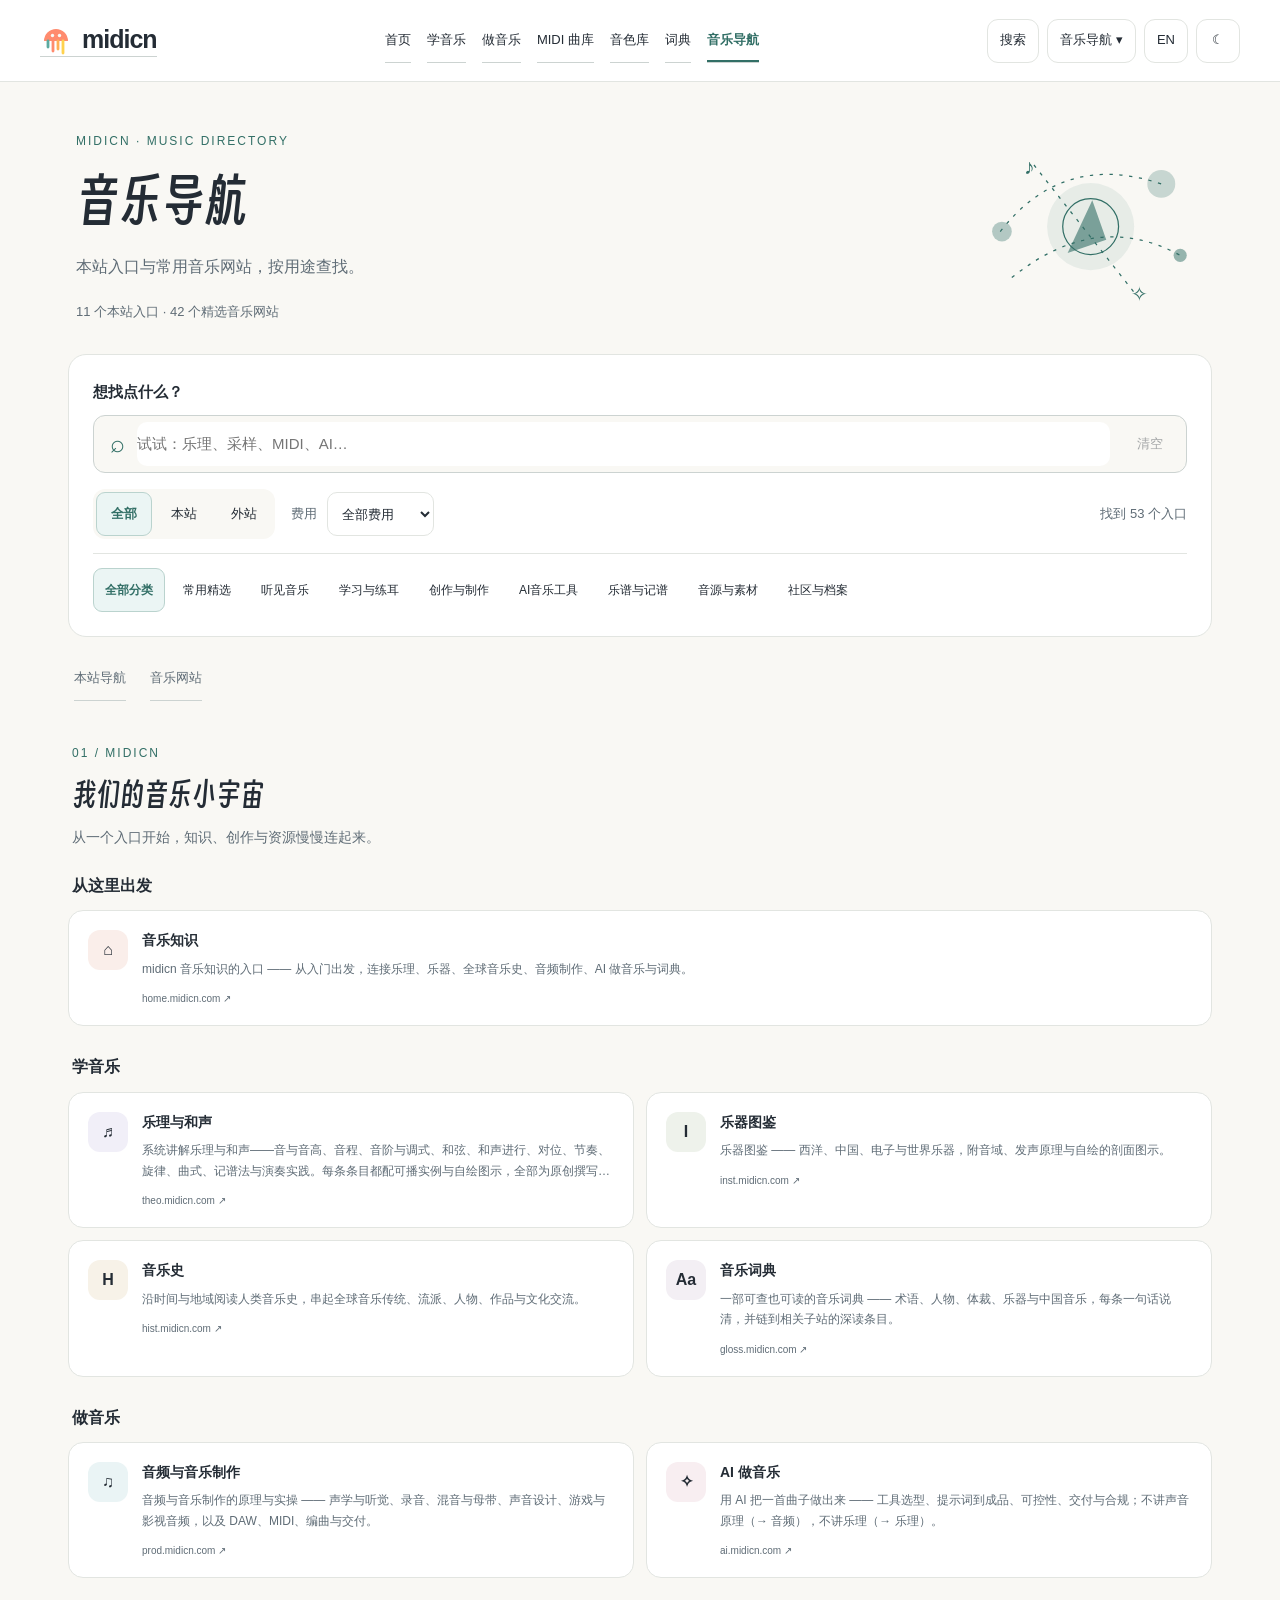
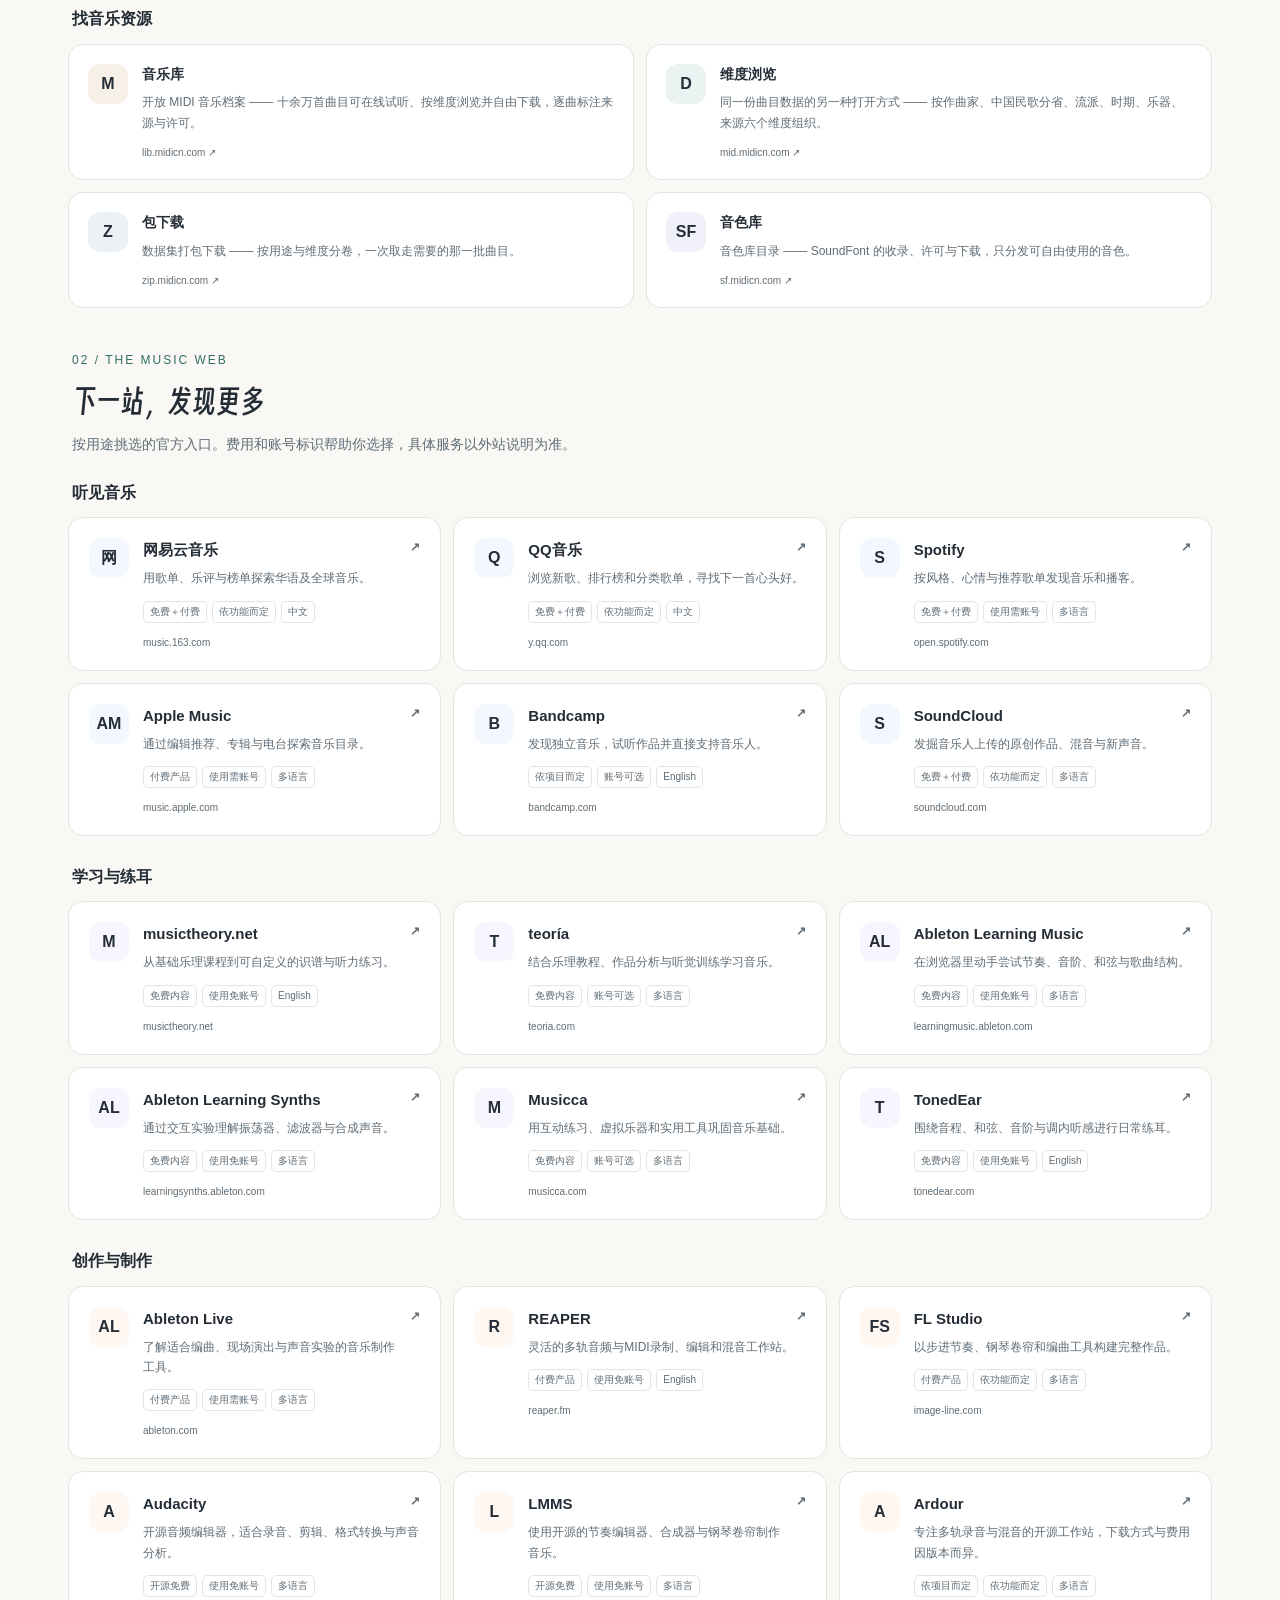
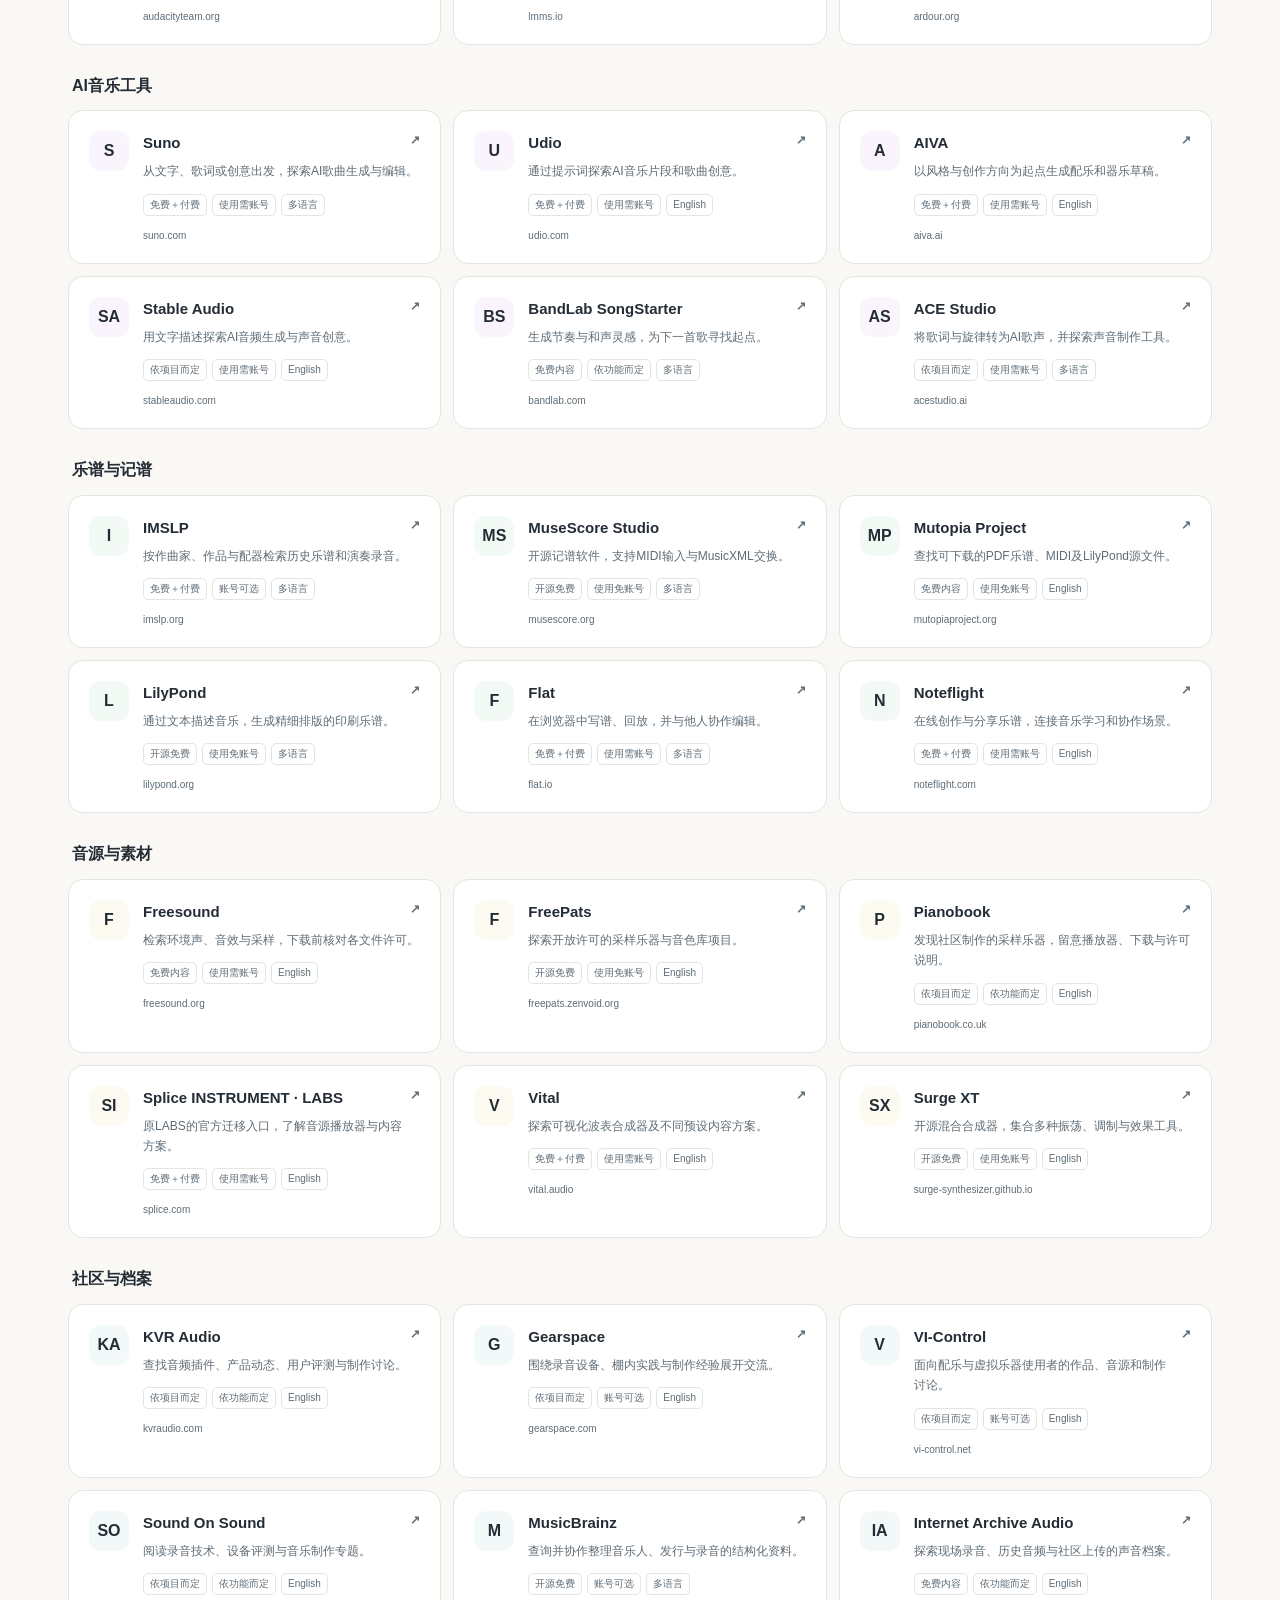
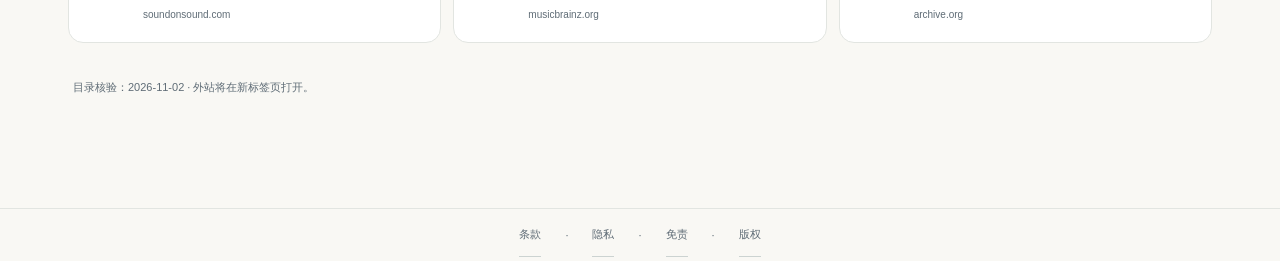
==== index.html @ 615e6074 "Fix playback recovery, search history and current site navigation (core 1.2.1)" ====
<!doctype html>
<html lang="zh-Hans" data-site="nav" data-lang="zh" data-design="v6" data-ui="clean" data-page="catalog" style="--site-accent:#5caaa0;--site-text:#326f66">
<head><meta charset="utf-8"><meta name="viewport" content="width=device-width,initial-scale=1,viewport-fit=cover">
<title>音乐导航 · midicn Music Directory</title><meta name="description" content="从本站出发，发现值得收藏的音乐网站。分站入口与精选音乐资源，一处找到。">
<link rel="canonical" href="https://nav.midicn.com/">
<meta property="og:title" content="音乐导航 · midicn Music Directory"><meta property="og:description" content="从本站出发，发现值得收藏的音乐网站。分站入口与精选音乐资源，一处找到。"><meta property="og:type" content="website"><meta property="og:url" content="https://nav.midicn.com/"><meta property="og:site_name" content="midicn · 音乐导航"><meta property="og:locale" content="zh_CN"><meta property="og:image" content="https://nav.midicn.com/assets/og.png"><meta name="twitter:card" content="summary_large_image">
<meta property="og:image:width" content="1200"><meta property="og:image:height" content="630"><meta property="og:image:alt" content="midicn · 音乐导航"><meta name="twitter:title" content="音乐导航 · midicn Music Directory"><meta name="twitter:description" content="从本站出发，发现值得收藏的音乐网站。分站入口与精选音乐资源，一处找到。"><meta name="twitter:image" content="https://nav.midicn.com/assets/og.png">
<meta name="theme-color" content="#5caaa0"><link rel="manifest" href="manifest.json"><link rel="apple-touch-icon" href="assets/core/icons/icon-192.png"><link rel="icon" href="[data-uri]">
<script>(()=>{try{const a=document.cookie.split(';').map(x=>x.trim()).filter(x=>x.startsWith('midicn-theme=')).pop();const v=a?a.split('=')[1]:localStorage.getItem('midicn-theme');if(v==='light'||v==='dark')document.documentElement.dataset.theme=v}catch{}})();</script><link rel="preload" as="font" type="font/woff2" href="assets/fonts/p.e0ef59f566.da85fef5eb80.woff2" crossorigin><style>@font-face{font-family:"Smiley Sans";src:url("assets/fonts/p.e0ef59f566.da85fef5eb80.woff2") format("woff2");font-display:swap}</style><link rel="stylesheet" href="assets/ui/base.b6d38215e6cf.css"><link rel="stylesheet" href="assets/ui/directory.cc5bee82d367.css"><script type="application/ld+json">{"@context":"https://schema.org","@type":"WebPage","name":"音乐导航 · midicn Music Directory","description":"从本站出发，发现值得收藏的音乐网站。分站入口与精选音乐资源，一处找到。","url":"https://nav.midicn.com/","inLanguage":"zh"}</script></head>
<body><a class="skip-link" href="#main" data-zh="跳至正文" data-en="Skip to content">跳至正文</a>
<header class="site-header">
<a class="site-brand" href="https://home.midicn.com/" data-zh-href="https://home.midicn.com/" data-en-href="https://home.midicn.com/en/" aria-label="midicn"><span class="jf-stack"><svg viewBox="0 0 32 32" width="32" height="32" class="jf jf-idle" aria-hidden="true"><path d="M4 17A12 12 0 0 1 28 17Z" class="jf-dome"/><path d="M8 17V23.0" stroke-width="2.8" stroke-linecap="round" fill="none" class="jf-t1"/><path d="M13 17V27.0" stroke-width="2.8" stroke-linecap="round" fill="none" class="jf-t2"/><path d="M18 17V25.0" stroke-width="2.8" stroke-linecap="round" fill="none" class="jf-t3"/><path d="M23 17V29.0" stroke-width="2.8" stroke-linecap="round" fill="none" class="jf-t4"/><circle cx="12.5" cy="11.5" r="1.7" fill="var(--ink)"/><circle cx="19.5" cy="11.5" r="1.7" fill="var(--ink)"/></svg></span><b>midicn</b></a>
<nav class="site-task-nav" data-zh-label="全站导航" data-en-label="Main navigation" aria-label="全站导航"><a href="https://home.midicn.com/" data-zh="首页" data-en="Home" data-zh-href="https://home.midicn.com/" data-en-href="https://home.midicn.com/en/">首页</a><a href="https://home.midicn.com/learn/" data-zh-href="https://home.midicn.com/learn/" data-en-href="https://home.midicn.com/en/learn/" data-zh="学音乐" data-en="Learn">学音乐</a><a href="https://home.midicn.com/make/" data-zh-href="https://home.midicn.com/make/" data-en-href="https://home.midicn.com/en/make/" data-zh="做音乐" data-en="Create">做音乐</a><a href="https://lib.midicn.com/" data-zh="MIDI 曲库" data-en="MIDI" data-zh-href="https://lib.midicn.com/" data-en-href="https://lib.midicn.com/">MIDI 曲库</a><a href="https://sf.midicn.com/" data-zh="音色库" data-en="SoundFonts" data-zh-href="https://sf.midicn.com/" data-en-href="https://sf.midicn.com/">音色库</a><a href="https://gloss.midicn.com/" data-zh="词典" data-en="Glossary" data-zh-href="https://gloss.midicn.com/" data-en-href="https://gloss.midicn.com/en/">词典</a><a data-directory-group="directory" href="https://nav.midicn.com/" data-zh="音乐导航" data-en="Directory" data-zh-href="https://nav.midicn.com/" data-en-href="https://nav.midicn.com/" aria-current="page">音乐导航</a></nav>
<div class="site-actions"><a class="site-search" href="https://home.midicn.com/search/" data-zh-href="https://home.midicn.com/search/" data-en-href="https://home.midicn.com/en/search/" data-zh="搜索" data-en="Search">搜索</a>
<div class="site-switcher"><button id="navmenu-btn" type="button" aria-expanded="false" aria-controls="navmenu-panel" data-zh="音乐导航 ▾" data-en="Directory ▾" data-zh-label="切换分站" data-en-label="Choose a site" aria-label="切换分站">音乐导航 ▾</button><nav id="navmenu-panel" class="site-menu" hidden aria-label="全部分站"><a href="https://nav.midicn.com/" data-zh="音乐导航" data-en="Directory" data-zh-href="https://nav.midicn.com/" data-en-href="https://nav.midicn.com/" aria-current="page"><span class="site-dot" style="--dot:#5caaa0" aria-hidden="true"></span><span data-label>音乐导航</span></a><a href="https://lib.midicn.com/" data-zh="MIDI 库" data-en="MIDI Library" data-zh-href="https://lib.midicn.com/" data-en-href="https://lib.midicn.com/"><span class="site-dot" style="--dot:#c28a55" aria-hidden="true"></span><span data-label>MIDI 库</span></a><a href="https://mid.midicn.com/" data-zh="维度浏览" data-en="Dimensions" data-zh-href="https://mid.midicn.com/" data-en-href="https://mid.midicn.com/"><span class="site-dot" style="--dot:#5ca69c" aria-hidden="true"></span><span data-label>维度浏览</span></a><a href="https://zip.midicn.com/" data-zh="包下载" data-en="Packs" data-zh-href="https://zip.midicn.com/" data-en-href="https://zip.midicn.com/"><span class="site-dot" style="--dot:#6995bd" aria-hidden="true"></span><span data-label>包下载</span></a><a href="https://sf.midicn.com/" data-zh="音色库" data-en="SoundFonts" data-zh-href="https://sf.midicn.com/" data-en-href="https://sf.midicn.com/"><span class="site-dot" style="--dot:#818aca" aria-hidden="true"></span><span data-label>音色库</span></a><a href="https://home.midicn.com/" data-zh="首页" data-en="Home" data-zh-href="https://home.midicn.com/" data-en-href="https://home.midicn.com/en/"><span class="site-dot" style="--dot:#d9795c" aria-hidden="true"></span><span data-label>首页</span></a><a href="https://gloss.midicn.com/" data-zh="词典" data-en="Dictionary" data-zh-href="https://gloss.midicn.com/" data-en-href="https://gloss.midicn.com/en/"><span class="site-dot" style="--dot:#a484ae" aria-hidden="true"></span><span data-label>词典</span></a><a href="https://hist.midicn.com/" data-zh="音乐史" data-en="Music History" data-zh-href="https://hist.midicn.com/" data-en-href="https://hist.midicn.com/en/"><span class="site-dot" style="--dot:#c49a51" aria-hidden="true"></span><span data-label>音乐史</span></a><a href="https://theo.midicn.com/" data-zh="乐理" data-en="Theory" data-zh-href="https://theo.midicn.com/" data-en-href="https://theo.midicn.com/en/"><span class="site-dot" style="--dot:#9381c6" aria-hidden="true"></span><span data-label>乐理</span></a><a href="https://inst.midicn.com/" data-zh="乐器" data-en="Instruments" data-zh-href="https://inst.midicn.com/" data-en-href="https://inst.midicn.com/en/"><span class="site-dot" style="--dot:#7b9d68" aria-hidden="true"></span><span data-label>乐器</span></a><a href="https://prod.midicn.com/" data-zh="音频" data-en="Audio" data-zh-href="https://prod.midicn.com/" data-en-href="https://prod.midicn.com/en/"><span class="site-dot" style="--dot:#61a9b2" aria-hidden="true"></span><span data-label>音频</span></a><a href="https://ai.midicn.com/" data-zh="AI 做音乐" data-en="AI Music" data-zh-href="https://ai.midicn.com/" data-en-href="https://ai.midicn.com/en/"><span class="site-dot" style="--dot:#cb7993" aria-hidden="true"></span><span data-label>AI 做音乐</span></a></nav></div>
<button id="lang" type="button" data-zh-label="切换语言" data-en-label="Switch language" aria-label="切换语言">EN</button><button id="theme" type="button" aria-label="切换明暗">☾</button></div></header><main id="main" class="doc doc-catalog" tabindex="-1"><section class="directory-hero"><div><p class="directory-eyebrow">MIDICN · MUSIC DIRECTORY</p><h1 data-zh="音乐导航" data-en="Music directory" >音乐导航</h1><p data-zh="本站入口与常用音乐网站，按用途查找。" data-en="Find midicn sites and useful music websites by purpose." class="directory-intro">本站入口与常用音乐网站，按用途查找。</p><p data-zh="11 个本站入口 · 42 个精选音乐网站" data-en="11 midicn destinations · 42 curated music websites" class="directory-summary">11 个本站入口 · 42 个精选音乐网站</p></div><svg class="directory-orbit" viewBox="0 0 280 210" aria-hidden="true"><path d="M32 109Q108 11 228 51M46 165Q149 82 251 138M73 28L198 187" fill="none" stroke="currentColor" stroke-width="1.5" stroke-dasharray="4 8"/><circle cx="142" cy="103" r="53" fill="currentColor" opacity=".09"/><circle cx="142" cy="103" r="34" fill="none" stroke="currentColor" stroke-width="1.5"/><path d="M144 71L161 119L114 135Z" fill="currentColor" opacity=".6"/><circle cx="34" cy="109" r="12" fill="currentColor" opacity=".35"/><circle cx="228" cy="51" r="17" fill="currentColor" opacity=".25"/><circle cx="251" cy="138" r="8" fill="currentColor" opacity=".5"/><text x="61" y="39" fill="currentColor" font-size="26">♪</text><text x="191" y="194" fill="currentColor" font-size="24">✧</text></svg></section><section class="directory-search-panel" aria-label="导航搜索"><label for="directory-q"><span data-zh="想找点什么？" data-en="What are you looking for?" >想找点什么？</span></label><div class="directory-search-row"><span aria-hidden="true">⌕</span><input id="directory-q" type="search" autocomplete="off" data-zh-label="搜索导航收录的网站与分站" data-en-label="Search directory websites and midicn sites" aria-label="搜索导航收录的网站与分站" data-ph-zh="试试：乐理、采样、MIDI、AI…" data-ph-en="Try theory, samples, MIDI, AI…" placeholder="试试：乐理、采样、MIDI、AI…"><button type="button" id="directory-clear"><span data-zh="清空" data-en="Clear" >清空</span></button></div><div class="directory-controls"><div class="directory-segment" role="group" aria-label="搜索范围"><button type="button" data-directory-scope="all" aria-pressed="true"><span data-zh="全部" data-en="All" >全部</span></button><button type="button" data-directory-scope="internal" aria-pressed="false"><span data-zh="本站" data-en="midicn" >本站</span></button><button type="button" data-directory-scope="external" aria-pressed="false"><span data-zh="外站" data-en="Websites" >外站</span></button></div><label class="directory-cost-label"><span data-zh="费用" data-en="Access" >费用</span><select id="directory-cost" aria-label="筛选费用" data-zh-label="筛选费用" data-en-label="Filter access"><option value="all" data-zh="全部费用" data-en="All access">全部费用</option><option value="free" data-zh="有免费内容" data-en="Free options">有免费内容</option><option value="open" data-zh="开源免费" data-en="Open source">开源免费</option></select></label><span id="directory-count" class="directory-count" role="status" aria-live="polite"></span></div><div class="directory-categories" role="group" aria-label="网站分类"><button type="button" data-directory-category="all" aria-pressed="true"><span data-zh="全部分类" data-en="All categories" >全部分类</span></button><button type="button" data-directory-category="featured" aria-pressed="false"><span data-zh="常用精选" data-en="Quick picks" >常用精选</span></button><button type="button" data-directory-category="listen" aria-pressed="false"><span data-zh="听见音乐" data-en="Listen" >听见音乐</span></button><button type="button" data-directory-category="learn" aria-pressed="false"><span data-zh="学习与练耳" data-en="Learn" >学习与练耳</span></button><button type="button" data-directory-category="create" aria-pressed="false"><span data-zh="创作与制作" data-en="Create" >创作与制作</span></button><button type="button" data-directory-category="ai" aria-pressed="false"><span data-zh="AI音乐工具" data-en="AI Music" >AI音乐工具</span></button><button type="button" data-directory-category="scores" aria-pressed="false"><span data-zh="乐谱与记谱" data-en="Scores" >乐谱与记谱</span></button><button type="button" data-directory-category="sounds" aria-pressed="false"><span data-zh="音源与素材" data-en="Sounds" >音源与素材</span></button><button type="button" data-directory-category="community" aria-pressed="false"><span data-zh="社区与档案" data-en="Community" >社区与档案</span></button></div></section><nav class="directory-jump" aria-label="本页导航"><a href="#our-sites"><span data-zh="本站导航" data-en="Explore midicn" >本站导航</span></a><a href="#music-web"><span data-zh="音乐网站" data-en="Explore the music web" >音乐网站</span></a></nav><section id="our-sites" class="directory-section" data-directory-section="internal"><div class="directory-section-heading"><span class="directory-kicker">01 / MIDICN</span><h2 data-zh="我们的音乐小宇宙" data-en="A small universe of music" >我们的音乐小宇宙</h2><p data-zh="从一个入口开始，知识、创作与资源慢慢连起来。" data-en="Start anywhere. Knowledge, creativity and resources connect from here." >从一个入口开始，知识、创作与资源慢慢连起来。</p></div><section id="start" class="directory-group" data-directory-group-section><h3 data-zh="从这里出发" data-en="Start here" class="directory-group-title">从这里出发</h3><div class="directory-grid"><a class="directory-card directory-internal" data-directory-card data-kind="internal" data-search="音乐知识 Music Knowledge midicn 音乐知识的入口 —— 从入门出发，连接乐理、乐器、全球音乐史、音频制作、AI 做音乐与词典。 The gateway to midicn&#x27;s music knowledge sites — theory, instruments, global music history, audio production, AI music-making and a glossary, all cross-linked. home" data-category="internal" data-cost="free" data-language="多语言" href="https://home.midicn.com/" data-zh-href="https://home.midicn.com/" data-en-href="https://home.midicn.com/en/" style="--card-accent:#d9795c"><span class="directory-monogram" aria-hidden="true">⌂</span><div><h4 data-zh="音乐知识" data-en="Music Knowledge" >音乐知识</h4><p data-zh="midicn 音乐知识的入口 —— 从入门出发，连接乐理、乐器、全球音乐史、音频制作、AI 做音乐与词典。" data-en="The gateway to midicn&#x27;s music knowledge sites — theory, instruments, global music history, audio production, AI music-making and a glossary, all cross-linked." >midicn 音乐知识的入口 —— 从入门出发，连接乐理、乐器、全球音乐史、音频制作、AI 做音乐与词典。</p><span class="directory-host">home.midicn.com <span aria-hidden="true">↗</span></span></div></a></div></section><section id="learn" class="directory-group" data-directory-group-section><h3 data-zh="学音乐" data-en="Learn music" class="directory-group-title">学音乐</h3><div class="directory-grid"><a class="directory-card directory-internal" data-directory-card data-kind="internal" data-search="乐理与和声 Theory 系统讲解乐理与和声——音与音高、音程、音阶与调式、和弦、和声进行、对位、节奏、旋律、曲式、记谱法与演奏实践。每条条目都配可播实例与自绘图示，全部为原创撰写的双语内容。 A structured course in music theory and harmony — pitch, intervals, scales and modes, chords, harmonic progression, counterpoint, rhythm, melody, form, notation and performance practice. Every entry pairs playable examples with hand-drawn diagrams, all originally written in Chinese and English. theo" data-category="internal" data-cost="free" data-language="多语言" href="https://theo.midicn.com/" data-zh-href="https://theo.midicn.com/" data-en-href="https://theo.midicn.com/en/" style="--card-accent:#9381c6"><span class="directory-monogram" aria-hidden="true">♬</span><div><h4 data-zh="乐理与和声" data-en="Theory" >乐理与和声</h4><p data-zh="系统讲解乐理与和声——音与音高、音程、音阶与调式、和弦、和声进行、对位、节奏、旋律、曲式、记谱法与演奏实践。每条条目都配可播实例与自绘图示，全部为原创撰写的双语内容。" data-en="A structured course in music theory and harmony — pitch, intervals, scales and modes, chords, harmonic progression, counterpoint, rhythm, melody, form, notation and performance practice. Every entry pairs playable examples with hand-drawn diagrams, all originally written in Chinese and English." >系统讲解乐理与和声——音与音高、音程、音阶与调式、和弦、和声进行、对位、节奏、旋律、曲式、记谱法与演奏实践。每条条目都配可播实例与自绘图示，全部为原创撰写的双语内容。</p><span class="directory-host">theo.midicn.com <span aria-hidden="true">↗</span></span></div></a><a class="directory-card directory-internal" data-directory-card data-kind="internal" data-search="乐器图鉴 Instruments 乐器图鉴 —— 西洋、中国、电子与世界乐器，附音域、发声原理与自绘的剖面图示。 An illustrated atlas of instruments — Western, Chinese, electronic and world — with range charts, how each one makes its sound, and hand-drawn diagrams. inst" data-category="internal" data-cost="free" data-language="多语言" href="https://inst.midicn.com/" data-zh-href="https://inst.midicn.com/" data-en-href="https://inst.midicn.com/en/" style="--card-accent:#7b9d68"><span class="directory-monogram" aria-hidden="true">I</span><div><h4 data-zh="乐器图鉴" data-en="Instruments" >乐器图鉴</h4><p data-zh="乐器图鉴 —— 西洋、中国、电子与世界乐器，附音域、发声原理与自绘的剖面图示。" data-en="An illustrated atlas of instruments — Western, Chinese, electronic and world — with range charts, how each one makes its sound, and hand-drawn diagrams." >乐器图鉴 —— 西洋、中国、电子与世界乐器，附音域、发声原理与自绘的剖面图示。</p><span class="directory-host">inst.midicn.com <span aria-hidden="true">↗</span></span></div></a><a class="directory-card directory-internal" data-directory-card data-kind="internal" data-search="音乐史 Music History 沿时间与地域阅读人类音乐史，串起全球音乐传统、流派、人物、作品与文化交流。 Human music history across time and place — global traditions, genres, people, works and cultural exchange. hist" data-category="internal" data-cost="free" data-language="多语言" href="https://hist.midicn.com/" data-zh-href="https://hist.midicn.com/" data-en-href="https://hist.midicn.com/en/" style="--card-accent:#c49a51"><span class="directory-monogram" aria-hidden="true">H</span><div><h4 data-zh="音乐史" data-en="Music History" >音乐史</h4><p data-zh="沿时间与地域阅读人类音乐史，串起全球音乐传统、流派、人物、作品与文化交流。" data-en="Human music history across time and place — global traditions, genres, people, works and cultural exchange." >沿时间与地域阅读人类音乐史，串起全球音乐传统、流派、人物、作品与文化交流。</p><span class="directory-host">hist.midicn.com <span aria-hidden="true">↗</span></span></div></a><a class="directory-card directory-internal" data-directory-card data-kind="internal" data-search="音乐词典 Glossary 一部可查也可读的音乐词典 —— 术语、人物、体裁、乐器与中国音乐，每条一句话说清，并链到相关子站的深读条目。 A music glossary you can read as well as look things up in — terms, people, genres, instruments and Chinese music, each defined in a sentence and linked to deeper reading elsewhere. gloss" data-category="internal" data-cost="free" data-language="多语言" href="https://gloss.midicn.com/" data-zh-href="https://gloss.midicn.com/" data-en-href="https://gloss.midicn.com/en/" style="--card-accent:#a484ae"><span class="directory-monogram" aria-hidden="true">Aa</span><div><h4 data-zh="音乐词典" data-en="Glossary" >音乐词典</h4><p data-zh="一部可查也可读的音乐词典 —— 术语、人物、体裁、乐器与中国音乐，每条一句话说清，并链到相关子站的深读条目。" data-en="A music glossary you can read as well as look things up in — terms, people, genres, instruments and Chinese music, each defined in a sentence and linked to deeper reading elsewhere." >一部可查也可读的音乐词典 —— 术语、人物、体裁、乐器与中国音乐，每条一句话说清，并链到相关子站的深读条目。</p><span class="directory-host">gloss.midicn.com <span aria-hidden="true">↗</span></span></div></a></div></section><section id="make" class="directory-group" data-directory-group-section><h3 data-zh="做音乐" data-en="Make music" class="directory-group-title">做音乐</h3><div class="directory-grid"><a class="directory-card directory-internal" data-directory-card data-kind="internal" data-search="音频与音乐制作 Audio &amp; Music Production 音频与音乐制作的原理与实操 —— 声学与听觉、录音、混音与母带、声音设计、游戏与影视音频，以及 DAW、MIDI、编曲与交付。 The craft of audio and music production — acoustics and listening, recording, mixing and mastering, sound design, game and film audio, plus DAWs, MIDI, arrangement and delivery. prod" data-category="internal" data-cost="free" data-language="多语言" href="https://prod.midicn.com/" data-zh-href="https://prod.midicn.com/" data-en-href="https://prod.midicn.com/en/" style="--card-accent:#61a9b2"><span class="directory-monogram" aria-hidden="true">♫</span><div><h4 data-zh="音频与音乐制作" data-en="Audio &amp; Music Production" >音频与音乐制作</h4><p data-zh="音频与音乐制作的原理与实操 —— 声学与听觉、录音、混音与母带、声音设计、游戏与影视音频，以及 DAW、MIDI、编曲与交付。" data-en="The craft of audio and music production — acoustics and listening, recording, mixing and mastering, sound design, game and film audio, plus DAWs, MIDI, arrangement and delivery." >音频与音乐制作的原理与实操 —— 声学与听觉、录音、混音与母带、声音设计、游戏与影视音频，以及 DAW、MIDI、编曲与交付。</p><span class="directory-host">prod.midicn.com <span aria-hidden="true">↗</span></span></div></a><a class="directory-card directory-internal" data-directory-card data-kind="internal" data-search="AI 做音乐 AI Music 用 AI 把一首曲子做出来 —— 工具选型、提示词到成品、可控性、交付与合规；不讲声音原理（→ 音频），不讲乐理（→ 乐理）。 Making finished music with AI — tool choice, prompt to deliverable, controllability, hand-off and licensing. Sound itself is explained on prod; theory on theo. ai" data-category="internal" data-cost="free" data-language="多语言" href="https://ai.midicn.com/" data-zh-href="https://ai.midicn.com/" data-en-href="https://ai.midicn.com/en/" style="--card-accent:#cb7993"><span class="directory-monogram" aria-hidden="true">✧</span><div><h4 data-zh="AI 做音乐" data-en="AI Music" >AI 做音乐</h4><p data-zh="用 AI 把一首曲子做出来 —— 工具选型、提示词到成品、可控性、交付与合规；不讲声音原理（→ 音频），不讲乐理（→ 乐理）。" data-en="Making finished music with AI — tool choice, prompt to deliverable, controllability, hand-off and licensing. Sound itself is explained on prod; theory on theo." >用 AI 把一首曲子做出来 —— 工具选型、提示词到成品、可控性、交付与合规；不讲声音原理（→ 音频），不讲乐理（→ 乐理）。</p><span class="directory-host">ai.midicn.com <span aria-hidden="true">↗</span></span></div></a></div></section><section id="resources" class="directory-group" data-directory-group-section><h3 data-zh="找音乐资源" data-en="Find resources" class="directory-group-title">找音乐资源</h3><div class="directory-grid"><a class="directory-card directory-internal" data-directory-card data-kind="internal" data-search="音乐库 Library 开放 MIDI 音乐档案 —— 十余万首曲目可在线试听、按维度浏览并自由下载，逐曲标注来源与许可。 An open MIDI archive — over a hundred thousand tracks to listen to, browse and download, each labelled with its source and licence. lib" data-category="internal" data-cost="free" data-language="多语言" href="https://lib.midicn.com/" data-zh-href="https://lib.midicn.com/" data-en-href="https://lib.midicn.com/" style="--card-accent:#c28a55"><span class="directory-monogram" aria-hidden="true">M</span><div><h4 data-zh="音乐库" data-en="Library" >音乐库</h4><p data-zh="开放 MIDI 音乐档案 —— 十余万首曲目可在线试听、按维度浏览并自由下载，逐曲标注来源与许可。" data-en="An open MIDI archive — over a hundred thousand tracks to listen to, browse and download, each labelled with its source and licence." >开放 MIDI 音乐档案 —— 十余万首曲目可在线试听、按维度浏览并自由下载，逐曲标注来源与许可。</p><span class="directory-host">lib.midicn.com <span aria-hidden="true">↗</span></span></div></a><a class="directory-card directory-internal" data-directory-card data-kind="internal" data-search="维度浏览 Dimensions 同一份曲目数据的另一种打开方式 —— 按作曲家、中国民歌分省、流派、时期、乐器、来源六个维度组织。 Another way into the same catalogue — organised by composer, Chinese folk-song province, genre, period, instrument and source. mid" data-category="internal" data-cost="free" data-language="多语言" href="https://mid.midicn.com/" data-zh-href="https://mid.midicn.com/" data-en-href="https://mid.midicn.com/" style="--card-accent:#5ca69c"><span class="directory-monogram" aria-hidden="true">D</span><div><h4 data-zh="维度浏览" data-en="Dimensions" >维度浏览</h4><p data-zh="同一份曲目数据的另一种打开方式 —— 按作曲家、中国民歌分省、流派、时期、乐器、来源六个维度组织。" data-en="Another way into the same catalogue — organised by composer, Chinese folk-song province, genre, period, instrument and source." >同一份曲目数据的另一种打开方式 —— 按作曲家、中国民歌分省、流派、时期、乐器、来源六个维度组织。</p><span class="directory-host">mid.midicn.com <span aria-hidden="true">↗</span></span></div></a><a class="directory-card directory-internal" data-directory-card data-kind="internal" data-search="包下载 Packs 数据集打包下载 —— 按用途与维度分卷，一次取走需要的那一批曲目。 Dataset packs — bundled by use case and by dimension, so you can take a whole batch in one download. zip" data-category="internal" data-cost="free" data-language="多语言" href="https://zip.midicn.com/" data-zh-href="https://zip.midicn.com/" data-en-href="https://zip.midicn.com/" style="--card-accent:#6995bd"><span class="directory-monogram" aria-hidden="true">Z</span><div><h4 data-zh="包下载" data-en="Packs" >包下载</h4><p data-zh="数据集打包下载 —— 按用途与维度分卷，一次取走需要的那一批曲目。" data-en="Dataset packs — bundled by use case and by dimension, so you can take a whole batch in one download." >数据集打包下载 —— 按用途与维度分卷，一次取走需要的那一批曲目。</p><span class="directory-host">zip.midicn.com <span aria-hidden="true">↗</span></span></div></a><a class="directory-card directory-internal" data-directory-card data-kind="internal" data-search="音色库 SoundFonts 音色库目录 —— SoundFont 的收录、许可与下载，只分发可自由使用的音色。 A SoundFont catalogue — what is included, how each one is licensed, and where to download it. Only freely usable soundfonts are distributed. sf" data-category="internal" data-cost="free" data-language="多语言" href="https://sf.midicn.com/" data-zh-href="https://sf.midicn.com/" data-en-href="https://sf.midicn.com/" style="--card-accent:#818aca"><span class="directory-monogram" aria-hidden="true">SF</span><div><h4 data-zh="音色库" data-en="SoundFonts" >音色库</h4><p data-zh="音色库目录 —— SoundFont 的收录、许可与下载，只分发可自由使用的音色。" data-en="A SoundFont catalogue — what is included, how each one is licensed, and where to download it. Only freely usable soundfonts are distributed." >音色库目录 —— SoundFont 的收录、许可与下载，只分发可自由使用的音色。</p><span class="directory-host">sf.midicn.com <span aria-hidden="true">↗</span></span></div></a></div></section></section><section id="music-web" class="directory-section" data-directory-section="external"><div class="directory-section-heading"><span class="directory-kicker">02 / THE MUSIC WEB</span><h2 data-zh="下一站，发现更多" data-en="Follow your curiosity" >下一站，发现更多</h2><p data-zh="按用途挑选的官方入口。费用和账号标识帮助你选择，具体服务以外站说明为准。" data-en="Official destinations selected by purpose. Access and account labels help you choose; each provider sets its own terms." >按用途挑选的官方入口。费用和账号标识帮助你选择，具体服务以外站说明为准。</p></div><section class="directory-group" data-directory-group-section data-external-category="listen"><h3 data-zh="听见音乐" data-en="Listen" class="directory-group-title">听见音乐</h3><div class="directory-grid"><a class="directory-card directory-external" data-directory-card data-kind="external" data-featured="true" data-category="listen" data-cost="freemium" data-language="中文" data-search="网易云音乐 用歌单、乐评与榜单探索华语及全球音乐。 Discover Chinese and global music through playlists, charts and listener discussions. 听歌 歌单 streaming playlists" href="https://music.163.com/" target="_blank" rel="noopener noreferrer external" style="--card-accent:#a3c9ff"><span class="directory-monogram" aria-hidden="true">网</span><div><h4>网易云音乐 <span class="directory-arrow" aria-hidden="true">↗</span></h4><p data-zh="用歌单、乐评与榜单探索华语及全球音乐。" data-en="Discover Chinese and global music through playlists, charts and listener discussions." >用歌单、乐评与榜单探索华语及全球音乐。</p><div class="directory-badges"><span data-zh="免费＋付费" data-en="Free + paid" class="directory-badge">免费＋付费</span><span data-zh="依功能而定" data-en="Depends on feature" class="directory-badge">依功能而定</span><span data-zh="中文" data-en="Chinese" class="directory-badge">中文</span></div><span class="directory-host">music.163.com</span></div></a><a class="directory-card directory-external" data-directory-card data-kind="external" data-featured="false" data-category="listen" data-cost="freemium" data-language="中文" data-search="QQ音乐 浏览新歌、排行榜和分类歌单，寻找下一首心头好。 Explore new releases, charts and themed playlists. 听歌 华语 streaming Chinese music" href="https://y.qq.com/" target="_blank" rel="noopener noreferrer external" style="--card-accent:#a3c9ff"><span class="directory-monogram" aria-hidden="true">Q</span><div><h4>QQ音乐 <span class="directory-arrow" aria-hidden="true">↗</span></h4><p data-zh="浏览新歌、排行榜和分类歌单，寻找下一首心头好。" data-en="Explore new releases, charts and themed playlists." >浏览新歌、排行榜和分类歌单，寻找下一首心头好。</p><div class="directory-badges"><span data-zh="免费＋付费" data-en="Free + paid" class="directory-badge">免费＋付费</span><span data-zh="依功能而定" data-en="Depends on feature" class="directory-badge">依功能而定</span><span data-zh="中文" data-en="Chinese" class="directory-badge">中文</span></div><span class="directory-host">y.qq.com</span></div></a><a class="directory-card directory-external" data-directory-card data-kind="external" data-featured="false" data-category="listen" data-cost="freemium" data-language="多语言" data-search="Spotify 按风格、心情与推荐歌单发现音乐和播客。 Find music and podcasts through genres, moods and curated playlists. 听歌 播客 streaming podcasts" href="https://open.spotify.com/" target="_blank" rel="noopener noreferrer external" style="--card-accent:#a3c9ff"><span class="directory-monogram" aria-hidden="true">S</span><div><h4>Spotify <span class="directory-arrow" aria-hidden="true">↗</span></h4><p data-zh="按风格、心情与推荐歌单发现音乐和播客。" data-en="Find music and podcasts through genres, moods and curated playlists." >按风格、心情与推荐歌单发现音乐和播客。</p><div class="directory-badges"><span data-zh="免费＋付费" data-en="Free + paid" class="directory-badge">免费＋付费</span><span data-zh="使用需账号" data-en="Account required" class="directory-badge">使用需账号</span><span data-zh="多语言" data-en="Multilingual" class="directory-badge">多语言</span></div><span class="directory-host">open.spotify.com</span></div></a><a class="directory-card directory-external" data-directory-card data-kind="external" data-featured="false" data-category="listen" data-cost="paid" data-language="多语言" data-search="Apple Music 通过编辑推荐、专辑与电台探索音乐目录。 Explore albums, editorial selections and artist radio. 听歌 专辑 streaming albums" href="https://music.apple.com/" target="_blank" rel="noopener noreferrer external" style="--card-accent:#a3c9ff"><span class="directory-monogram" aria-hidden="true">AM</span><div><h4>Apple Music <span class="directory-arrow" aria-hidden="true">↗</span></h4><p data-zh="通过编辑推荐、专辑与电台探索音乐目录。" data-en="Explore albums, editorial selections and artist radio." >通过编辑推荐、专辑与电台探索音乐目录。</p><div class="directory-badges"><span data-zh="付费产品" data-en="Paid product" class="directory-badge">付费产品</span><span data-zh="使用需账号" data-en="Account required" class="directory-badge">使用需账号</span><span data-zh="多语言" data-en="Multilingual" class="directory-badge">多语言</span></div><span class="directory-host">music.apple.com</span></div></a><a class="directory-card directory-external" data-directory-card data-kind="external" data-featured="true" data-category="listen" data-cost="mixed" data-language="English" data-search="Bandcamp 发现独立音乐，试听作品并直接支持音乐人。 Discover independent releases, preview music and support artists directly. 独立音乐 唱片 indie albums" href="https://bandcamp.com/" target="_blank" rel="noopener noreferrer external" style="--card-accent:#a3c9ff"><span class="directory-monogram" aria-hidden="true">B</span><div><h4>Bandcamp <span class="directory-arrow" aria-hidden="true">↗</span></h4><p data-zh="发现独立音乐，试听作品并直接支持音乐人。" data-en="Discover independent releases, preview music and support artists directly." >发现独立音乐，试听作品并直接支持音乐人。</p><div class="directory-badges"><span data-zh="依项目而定" data-en="Varies by item" class="directory-badge">依项目而定</span><span data-zh="账号可选" data-en="Account optional" class="directory-badge">账号可选</span><span data-zh="English" data-en="English" class="directory-badge">English</span></div><span class="directory-host">bandcamp.com</span></div></a><a class="directory-card directory-external" data-directory-card data-kind="external" data-featured="false" data-category="listen" data-cost="freemium" data-language="多语言" data-search="SoundCloud 发掘音乐人上传的原创作品、混音与新声音。 Explore artist uploads, remixes and emerging sounds. 原创 混音 discovery remixes" href="https://soundcloud.com/" target="_blank" rel="noopener noreferrer external" style="--card-accent:#a3c9ff"><span class="directory-monogram" aria-hidden="true">S</span><div><h4>SoundCloud <span class="directory-arrow" aria-hidden="true">↗</span></h4><p data-zh="发掘音乐人上传的原创作品、混音与新声音。" data-en="Explore artist uploads, remixes and emerging sounds." >发掘音乐人上传的原创作品、混音与新声音。</p><div class="directory-badges"><span data-zh="免费＋付费" data-en="Free + paid" class="directory-badge">免费＋付费</span><span data-zh="依功能而定" data-en="Depends on feature" class="directory-badge">依功能而定</span><span data-zh="多语言" data-en="Multilingual" class="directory-badge">多语言</span></div><span class="directory-host">soundcloud.com</span></div></a></div></section><section class="directory-group" data-directory-group-section data-external-category="learn"><h3 data-zh="学习与练耳" data-en="Learn" class="directory-group-title">学习与练耳</h3><div class="directory-grid"><a class="directory-card directory-external" data-directory-card data-kind="external" data-featured="true" data-category="learn" data-cost="free" data-language="English" data-search="musictheory.net 从基础乐理课程到可自定义的识谱与听力练习。 Study music fundamentals and customize notation and ear training exercises. 乐理 识谱 theory ear training" href="https://www.musictheory.net/" target="_blank" rel="noopener noreferrer external" style="--card-accent:#c0b8f4"><span class="directory-monogram" aria-hidden="true">M</span><div><h4>musictheory.net <span class="directory-arrow" aria-hidden="true">↗</span></h4><p data-zh="从基础乐理课程到可自定义的识谱与听力练习。" data-en="Study music fundamentals and customize notation and ear training exercises." >从基础乐理课程到可自定义的识谱与听力练习。</p><div class="directory-badges"><span data-zh="免费内容" data-en="Free resources" class="directory-badge">免费内容</span><span data-zh="使用免账号" data-en="No account needed" class="directory-badge">使用免账号</span><span data-zh="English" data-en="English" class="directory-badge">English</span></div><span class="directory-host">musictheory.net</span></div></a><a class="directory-card directory-external" data-directory-card data-kind="external" data-featured="false" data-category="learn" data-cost="free" data-language="多语言" data-search="teoría 结合乐理教程、作品分析与听觉训练学习音乐。 Combine theory tutorials, musical analysis and aural exercises. 乐理 分析 theory analysis" href="https://www.teoria.com/" target="_blank" rel="noopener noreferrer external" style="--card-accent:#c0b8f4"><span class="directory-monogram" aria-hidden="true">T</span><div><h4>teoría <span class="directory-arrow" aria-hidden="true">↗</span></h4><p data-zh="结合乐理教程、作品分析与听觉训练学习音乐。" data-en="Combine theory tutorials, musical analysis and aural exercises." >结合乐理教程、作品分析与听觉训练学习音乐。</p><div class="directory-badges"><span data-zh="免费内容" data-en="Free resources" class="directory-badge">免费内容</span><span data-zh="账号可选" data-en="Account optional" class="directory-badge">账号可选</span><span data-zh="多语言" data-en="Multilingual" class="directory-badge">多语言</span></div><span class="directory-host">teoria.com</span></div></a><a class="directory-card directory-external" data-directory-card data-kind="external" data-featured="true" data-category="learn" data-cost="free" data-language="多语言" data-search="Ableton Learning Music 在浏览器里动手尝试节奏、音阶、和弦与歌曲结构。 Explore beats, scales, chords and song structure in your browser. 入门 节奏 beginner beats" href="https://learningmusic.ableton.com/" target="_blank" rel="noopener noreferrer external" style="--card-accent:#c0b8f4"><span class="directory-monogram" aria-hidden="true">AL</span><div><h4>Ableton Learning Music <span class="directory-arrow" aria-hidden="true">↗</span></h4><p data-zh="在浏览器里动手尝试节奏、音阶、和弦与歌曲结构。" data-en="Explore beats, scales, chords and song structure in your browser." >在浏览器里动手尝试节奏、音阶、和弦与歌曲结构。</p><div class="directory-badges"><span data-zh="免费内容" data-en="Free resources" class="directory-badge">免费内容</span><span data-zh="使用免账号" data-en="No account needed" class="directory-badge">使用免账号</span><span data-zh="多语言" data-en="Multilingual" class="directory-badge">多语言</span></div><span class="directory-host">learningmusic.ableton.com</span></div></a><a class="directory-card directory-external" data-directory-card data-kind="external" data-featured="false" data-category="learn" data-cost="free" data-language="多语言" data-search="Ableton Learning Synths 通过交互实验理解振荡器、滤波器与合成声音。 Learn oscillators, filters and synthesis through interactive experiments. 合成器 音色设计 synthesis sound design" href="https://learningsynths.ableton.com/" target="_blank" rel="noopener noreferrer external" style="--card-accent:#c0b8f4"><span class="directory-monogram" aria-hidden="true">AL</span><div><h4>Ableton Learning Synths <span class="directory-arrow" aria-hidden="true">↗</span></h4><p data-zh="通过交互实验理解振荡器、滤波器与合成声音。" data-en="Learn oscillators, filters and synthesis through interactive experiments." >通过交互实验理解振荡器、滤波器与合成声音。</p><div class="directory-badges"><span data-zh="免费内容" data-en="Free resources" class="directory-badge">免费内容</span><span data-zh="使用免账号" data-en="No account needed" class="directory-badge">使用免账号</span><span data-zh="多语言" data-en="Multilingual" class="directory-badge">多语言</span></div><span class="directory-host">learningsynths.ableton.com</span></div></a><a class="directory-card directory-external" data-directory-card data-kind="external" data-featured="false" data-category="learn" data-cost="free" data-language="多语言" data-search="Musicca 用互动练习、虚拟乐器和实用工具巩固音乐基础。 Build musical skills with exercises, virtual instruments and practical tools. 乐理 虚拟钢琴 theory virtual piano" href="https://www.musicca.com/" target="_blank" rel="noopener noreferrer external" style="--card-accent:#c0b8f4"><span class="directory-monogram" aria-hidden="true">M</span><div><h4>Musicca <span class="directory-arrow" aria-hidden="true">↗</span></h4><p data-zh="用互动练习、虚拟乐器和实用工具巩固音乐基础。" data-en="Build musical skills with exercises, virtual instruments and practical tools." >用互动练习、虚拟乐器和实用工具巩固音乐基础。</p><div class="directory-badges"><span data-zh="免费内容" data-en="Free resources" class="directory-badge">免费内容</span><span data-zh="账号可选" data-en="Account optional" class="directory-badge">账号可选</span><span data-zh="多语言" data-en="Multilingual" class="directory-badge">多语言</span></div><span class="directory-host">musicca.com</span></div></a><a class="directory-card directory-external" data-directory-card data-kind="external" data-featured="false" data-category="learn" data-cost="free" data-language="English" data-search="TonedEar 围绕音程、和弦、音阶与调内听感进行日常练耳。 Practice intervals, chords, scales and functional ear training. 练耳 音程 ear training intervals" href="https://tonedear.com/" target="_blank" rel="noopener noreferrer external" style="--card-accent:#c0b8f4"><span class="directory-monogram" aria-hidden="true">T</span><div><h4>TonedEar <span class="directory-arrow" aria-hidden="true">↗</span></h4><p data-zh="围绕音程、和弦、音阶与调内听感进行日常练耳。" data-en="Practice intervals, chords, scales and functional ear training." >围绕音程、和弦、音阶与调内听感进行日常练耳。</p><div class="directory-badges"><span data-zh="免费内容" data-en="Free resources" class="directory-badge">免费内容</span><span data-zh="使用免账号" data-en="No account needed" class="directory-badge">使用免账号</span><span data-zh="English" data-en="English" class="directory-badge">English</span></div><span class="directory-host">tonedear.com</span></div></a></div></section><section class="directory-group" data-directory-group-section data-external-category="create"><h3 data-zh="创作与制作" data-en="Create" class="directory-group-title">创作与制作</h3><div class="directory-grid"><a class="directory-card directory-external" data-directory-card data-kind="external" data-featured="false" data-category="create" data-cost="paid" data-language="多语言" data-search="Ableton Live 了解适合编曲、现场演出与声音实验的音乐制作工具。 Explore music production tools for arranging, live performance and sound experiments. 工作站 现场演出 DAW live performance" href="https://www.ableton.com/" target="_blank" rel="noopener noreferrer external" style="--card-accent:#f4bf9a"><span class="directory-monogram" aria-hidden="true">AL</span><div><h4>Ableton Live <span class="directory-arrow" aria-hidden="true">↗</span></h4><p data-zh="了解适合编曲、现场演出与声音实验的音乐制作工具。" data-en="Explore music production tools for arranging, live performance and sound experiments." >了解适合编曲、现场演出与声音实验的音乐制作工具。</p><div class="directory-badges"><span data-zh="付费产品" data-en="Paid product" class="directory-badge">付费产品</span><span data-zh="使用需账号" data-en="Account required" class="directory-badge">使用需账号</span><span data-zh="多语言" data-en="Multilingual" class="directory-badge">多语言</span></div><span class="directory-host">ableton.com</span></div></a><a class="directory-card directory-external" data-directory-card data-kind="external" data-featured="false" data-category="create" data-cost="paid" data-language="English" data-search="REAPER 灵活的多轨音频与MIDI录制、编辑和混音工作站。 A flexible workstation for multitrack audio and MIDI recording, editing and mixing. 录音 混音 DAW MIDI" href="https://www.reaper.fm/" target="_blank" rel="noopener noreferrer external" style="--card-accent:#f4bf9a"><span class="directory-monogram" aria-hidden="true">R</span><div><h4>REAPER <span class="directory-arrow" aria-hidden="true">↗</span></h4><p data-zh="灵活的多轨音频与MIDI录制、编辑和混音工作站。" data-en="A flexible workstation for multitrack audio and MIDI recording, editing and mixing." >灵活的多轨音频与MIDI录制、编辑和混音工作站。</p><div class="directory-badges"><span data-zh="付费产品" data-en="Paid product" class="directory-badge">付费产品</span><span data-zh="使用免账号" data-en="No account needed" class="directory-badge">使用免账号</span><span data-zh="English" data-en="English" class="directory-badge">English</span></div><span class="directory-host">reaper.fm</span></div></a><a class="directory-card directory-external" data-directory-card data-kind="external" data-featured="false" data-category="create" data-cost="paid" data-language="多语言" data-search="FL Studio 以步进节奏、钢琴卷帘和编曲工具构建完整作品。 Build tracks with step sequencing, piano roll editing and arrangement tools. 编曲 电子音乐 DAW beats" href="https://www.image-line.com/" target="_blank" rel="noopener noreferrer external" style="--card-accent:#f4bf9a"><span class="directory-monogram" aria-hidden="true">FS</span><div><h4>FL Studio <span class="directory-arrow" aria-hidden="true">↗</span></h4><p data-zh="以步进节奏、钢琴卷帘和编曲工具构建完整作品。" data-en="Build tracks with step sequencing, piano roll editing and arrangement tools." >以步进节奏、钢琴卷帘和编曲工具构建完整作品。</p><div class="directory-badges"><span data-zh="付费产品" data-en="Paid product" class="directory-badge">付费产品</span><span data-zh="依功能而定" data-en="Depends on feature" class="directory-badge">依功能而定</span><span data-zh="多语言" data-en="Multilingual" class="directory-badge">多语言</span></div><span class="directory-host">image-line.com</span></div></a><a class="directory-card directory-external" data-directory-card data-kind="external" data-featured="true" data-category="create" data-cost="open" data-language="多语言" data-search="Audacity 开源音频编辑器，适合录音、剪辑、格式转换与声音分析。 An open source editor for recording, cutting, converting and analyzing audio. 音频编辑 录音 audio editor recording" href="https://www.audacityteam.org/" target="_blank" rel="noopener noreferrer external" style="--card-accent:#f4bf9a"><span class="directory-monogram" aria-hidden="true">A</span><div><h4>Audacity <span class="directory-arrow" aria-hidden="true">↗</span></h4><p data-zh="开源音频编辑器，适合录音、剪辑、格式转换与声音分析。" data-en="An open source editor for recording, cutting, converting and analyzing audio." >开源音频编辑器，适合录音、剪辑、格式转换与声音分析。</p><div class="directory-badges"><span data-zh="开源免费" data-en="Open source" class="directory-badge">开源免费</span><span data-zh="使用免账号" data-en="No account needed" class="directory-badge">使用免账号</span><span data-zh="多语言" data-en="Multilingual" class="directory-badge">多语言</span></div><span class="directory-host">audacityteam.org</span></div></a><a class="directory-card directory-external" data-directory-card data-kind="external" data-featured="false" data-category="create" data-cost="open" data-language="多语言" data-search="LMMS 使用开源的节奏编辑器、合成器与钢琴卷帘制作音乐。 Make music with an open source beat editor, synthesizers and piano roll. 开源 编曲 open source sequencer" href="https://lmms.io/" target="_blank" rel="noopener noreferrer external" style="--card-accent:#f4bf9a"><span class="directory-monogram" aria-hidden="true">L</span><div><h4>LMMS <span class="directory-arrow" aria-hidden="true">↗</span></h4><p data-zh="使用开源的节奏编辑器、合成器与钢琴卷帘制作音乐。" data-en="Make music with an open source beat editor, synthesizers and piano roll." >使用开源的节奏编辑器、合成器与钢琴卷帘制作音乐。</p><div class="directory-badges"><span data-zh="开源免费" data-en="Open source" class="directory-badge">开源免费</span><span data-zh="使用免账号" data-en="No account needed" class="directory-badge">使用免账号</span><span data-zh="多语言" data-en="Multilingual" class="directory-badge">多语言</span></div><span class="directory-host">lmms.io</span></div></a><a class="directory-card directory-external" data-directory-card data-kind="external" data-featured="false" data-category="create" data-cost="mixed" data-language="多语言" data-search="Ardour 专注多轨录音与混音的开源工作站，下载方式与费用因版本而异。 An open source recording and mixing workstation with download options that vary by build. 录音 开源 recording open source" href="https://ardour.org/" target="_blank" rel="noopener noreferrer external" style="--card-accent:#f4bf9a"><span class="directory-monogram" aria-hidden="true">A</span><div><h4>Ardour <span class="directory-arrow" aria-hidden="true">↗</span></h4><p data-zh="专注多轨录音与混音的开源工作站，下载方式与费用因版本而异。" data-en="An open source recording and mixing workstation with download options that vary by build." >专注多轨录音与混音的开源工作站，下载方式与费用因版本而异。</p><div class="directory-badges"><span data-zh="依项目而定" data-en="Varies by item" class="directory-badge">依项目而定</span><span data-zh="依功能而定" data-en="Depends on feature" class="directory-badge">依功能而定</span><span data-zh="多语言" data-en="Multilingual" class="directory-badge">多语言</span></div><span class="directory-host">ardour.org</span></div></a></div></section><section class="directory-group" data-directory-group-section data-external-category="ai"><h3 data-zh="AI音乐工具" data-en="AI Music" class="directory-group-title">AI音乐工具</h3><div class="directory-grid"><a class="directory-card directory-external" data-directory-card data-kind="external" data-featured="true" data-category="ai" data-cost="freemium" data-language="多语言" data-search="Suno 从文字、歌词或创意出发，探索AI歌曲生成与编辑。 Turn prompts, lyrics and ideas into AI song experiments. AI作曲 歌曲生成 AI music song generation" href="https://suno.com/" target="_blank" rel="noopener noreferrer external" style="--card-accent:#d7b5ee"><span class="directory-monogram" aria-hidden="true">S</span><div><h4>Suno <span class="directory-arrow" aria-hidden="true">↗</span></h4><p data-zh="从文字、歌词或创意出发，探索AI歌曲生成与编辑。" data-en="Turn prompts, lyrics and ideas into AI song experiments." >从文字、歌词或创意出发，探索AI歌曲生成与编辑。</p><div class="directory-badges"><span data-zh="免费＋付费" data-en="Free + paid" class="directory-badge">免费＋付费</span><span data-zh="使用需账号" data-en="Account required" class="directory-badge">使用需账号</span><span data-zh="多语言" data-en="Multilingual" class="directory-badge">多语言</span></div><span class="directory-host">suno.com</span></div></a><a class="directory-card directory-external" data-directory-card data-kind="external" data-featured="false" data-category="ai" data-cost="freemium" data-language="English" data-search="Udio 通过提示词探索AI音乐片段和歌曲创意。 Explore AI music and song ideas with text prompts. AI音乐 提示词 AI music prompts" href="https://www.udio.com/" target="_blank" rel="noopener noreferrer external" style="--card-accent:#d7b5ee"><span class="directory-monogram" aria-hidden="true">U</span><div><h4>Udio <span class="directory-arrow" aria-hidden="true">↗</span></h4><p data-zh="通过提示词探索AI音乐片段和歌曲创意。" data-en="Explore AI music and song ideas with text prompts." >通过提示词探索AI音乐片段和歌曲创意。</p><div class="directory-badges"><span data-zh="免费＋付费" data-en="Free + paid" class="directory-badge">免费＋付费</span><span data-zh="使用需账号" data-en="Account required" class="directory-badge">使用需账号</span><span data-zh="English" data-en="English" class="directory-badge">English</span></div><span class="directory-host">udio.com</span></div></a><a class="directory-card directory-external" data-directory-card data-kind="external" data-featured="false" data-category="ai" data-cost="freemium" data-language="English" data-search="AIVA 以风格与创作方向为起点生成配乐和器乐草稿。 Generate instrumental drafts and scoring ideas from musical styles. AI作曲 配乐 composition scoring" href="https://www.aiva.ai/" target="_blank" rel="noopener noreferrer external" style="--card-accent:#d7b5ee"><span class="directory-monogram" aria-hidden="true">A</span><div><h4>AIVA <span class="directory-arrow" aria-hidden="true">↗</span></h4><p data-zh="以风格与创作方向为起点生成配乐和器乐草稿。" data-en="Generate instrumental drafts and scoring ideas from musical styles." >以风格与创作方向为起点生成配乐和器乐草稿。</p><div class="directory-badges"><span data-zh="免费＋付费" data-en="Free + paid" class="directory-badge">免费＋付费</span><span data-zh="使用需账号" data-en="Account required" class="directory-badge">使用需账号</span><span data-zh="English" data-en="English" class="directory-badge">English</span></div><span class="directory-host">aiva.ai</span></div></a><a class="directory-card directory-external" data-directory-card data-kind="external" data-featured="false" data-category="ai" data-cost="mixed" data-language="English" data-search="Stable Audio 用文字描述探索AI音频生成与声音创意。 Explore AI audio generation and sonic ideas through text descriptions. AI音频 声音生成 audio generation prompts" href="https://stableaudio.com/" target="_blank" rel="noopener noreferrer external" style="--card-accent:#d7b5ee"><span class="directory-monogram" aria-hidden="true">SA</span><div><h4>Stable Audio <span class="directory-arrow" aria-hidden="true">↗</span></h4><p data-zh="用文字描述探索AI音频生成与声音创意。" data-en="Explore AI audio generation and sonic ideas through text descriptions." >用文字描述探索AI音频生成与声音创意。</p><div class="directory-badges"><span data-zh="依项目而定" data-en="Varies by item" class="directory-badge">依项目而定</span><span data-zh="使用需账号" data-en="Account required" class="directory-badge">使用需账号</span><span data-zh="English" data-en="English" class="directory-badge">English</span></div><span class="directory-host">stableaudio.com</span></div></a><a class="directory-card directory-external" data-directory-card data-kind="external" data-featured="false" data-category="ai" data-cost="free" data-language="多语言" data-search="BandLab SongStarter 生成节奏与和声灵感，为下一首歌寻找起点。 Generate rhythmic and harmonic ideas to start your next song. 创作灵感 节奏 song ideas AI music" href="https://www.bandlab.com/songstarter" target="_blank" rel="noopener noreferrer external" style="--card-accent:#d7b5ee"><span class="directory-monogram" aria-hidden="true">BS</span><div><h4>BandLab SongStarter <span class="directory-arrow" aria-hidden="true">↗</span></h4><p data-zh="生成节奏与和声灵感，为下一首歌寻找起点。" data-en="Generate rhythmic and harmonic ideas to start your next song." >生成节奏与和声灵感，为下一首歌寻找起点。</p><div class="directory-badges"><span data-zh="免费内容" data-en="Free resources" class="directory-badge">免费内容</span><span data-zh="依功能而定" data-en="Depends on feature" class="directory-badge">依功能而定</span><span data-zh="多语言" data-en="Multilingual" class="directory-badge">多语言</span></div><span class="directory-host">bandlab.com</span></div></a><a class="directory-card directory-external" data-directory-card data-kind="external" data-featured="false" data-category="ai" data-cost="mixed" data-language="多语言" data-search="ACE Studio 将歌词与旋律转为AI歌声，并探索声音制作工具。 Create AI vocals from lyrics and melodies and explore audio production tools. AI歌声 虚拟歌手 AI vocals singing synthesis" href="https://acestudio.ai/" target="_blank" rel="noopener noreferrer external" style="--card-accent:#d7b5ee"><span class="directory-monogram" aria-hidden="true">AS</span><div><h4>ACE Studio <span class="directory-arrow" aria-hidden="true">↗</span></h4><p data-zh="将歌词与旋律转为AI歌声，并探索声音制作工具。" data-en="Create AI vocals from lyrics and melodies and explore audio production tools." >将歌词与旋律转为AI歌声，并探索声音制作工具。</p><div class="directory-badges"><span data-zh="依项目而定" data-en="Varies by item" class="directory-badge">依项目而定</span><span data-zh="使用需账号" data-en="Account required" class="directory-badge">使用需账号</span><span data-zh="多语言" data-en="Multilingual" class="directory-badge">多语言</span></div><span class="directory-host">acestudio.ai</span></div></a></div></section><section class="directory-group" data-directory-group-section data-external-category="scores"><h3 data-zh="乐谱与记谱" data-en="Scores" class="directory-group-title">乐谱与记谱</h3><div class="directory-grid"><a class="directory-card directory-external" data-directory-card data-kind="external" data-featured="false" data-category="scores" data-cost="freemium" data-language="多语言" data-search="IMSLP 按作曲家、作品与配器检索历史乐谱和演奏录音。 Browse historical scores and recordings by composer, work and instrumentation. 乐谱 古典 sheet music classical" href="https://imslp.org/" target="_blank" rel="noopener noreferrer external" style="--card-accent:#a6d6bb"><span class="directory-monogram" aria-hidden="true">I</span><div><h4>IMSLP <span class="directory-arrow" aria-hidden="true">↗</span></h4><p data-zh="按作曲家、作品与配器检索历史乐谱和演奏录音。" data-en="Browse historical scores and recordings by composer, work and instrumentation." >按作曲家、作品与配器检索历史乐谱和演奏录音。</p><div class="directory-badges"><span data-zh="免费＋付费" data-en="Free + paid" class="directory-badge">免费＋付费</span><span data-zh="账号可选" data-en="Account optional" class="directory-badge">账号可选</span><span data-zh="多语言" data-en="Multilingual" class="directory-badge">多语言</span></div><span class="directory-host">imslp.org</span></div></a><a class="directory-card directory-external" data-directory-card data-kind="external" data-featured="true" data-category="scores" data-cost="open" data-language="多语言" data-search="MuseScore Studio 开源记谱软件，支持MIDI输入与MusicXML交换。 Open source notation software with MIDI input and MusicXML exchange. 记谱 乐谱编辑 notation MusicXML" href="https://musescore.org/" target="_blank" rel="noopener noreferrer external" style="--card-accent:#a6d6bb"><span class="directory-monogram" aria-hidden="true">MS</span><div><h4>MuseScore Studio <span class="directory-arrow" aria-hidden="true">↗</span></h4><p data-zh="开源记谱软件，支持MIDI输入与MusicXML交换。" data-en="Open source notation software with MIDI input and MusicXML exchange." >开源记谱软件，支持MIDI输入与MusicXML交换。</p><div class="directory-badges"><span data-zh="开源免费" data-en="Open source" class="directory-badge">开源免费</span><span data-zh="使用免账号" data-en="No account needed" class="directory-badge">使用免账号</span><span data-zh="多语言" data-en="Multilingual" class="directory-badge">多语言</span></div><span class="directory-host">musescore.org</span></div></a><a class="directory-card directory-external" data-directory-card data-kind="external" data-featured="false" data-category="scores" data-cost="free" data-language="English" data-search="Mutopia Project 查找可下载的PDF乐谱、MIDI及LilyPond源文件。 Find downloadable PDF scores, MIDI files and editable LilyPond sources. 乐谱 MIDI sheet music LilyPond" href="https://www.mutopiaproject.org/" target="_blank" rel="noopener noreferrer external" style="--card-accent:#a6d6bb"><span class="directory-monogram" aria-hidden="true">MP</span><div><h4>Mutopia Project <span class="directory-arrow" aria-hidden="true">↗</span></h4><p data-zh="查找可下载的PDF乐谱、MIDI及LilyPond源文件。" data-en="Find downloadable PDF scores, MIDI files and editable LilyPond sources." >查找可下载的PDF乐谱、MIDI及LilyPond源文件。</p><div class="directory-badges"><span data-zh="免费内容" data-en="Free resources" class="directory-badge">免费内容</span><span data-zh="使用免账号" data-en="No account needed" class="directory-badge">使用免账号</span><span data-zh="English" data-en="English" class="directory-badge">English</span></div><span class="directory-host">mutopiaproject.org</span></div></a><a class="directory-card directory-external" data-directory-card data-kind="external" data-featured="false" data-category="scores" data-cost="open" data-language="多语言" data-search="LilyPond 通过文本描述音乐，生成精细排版的印刷乐谱。 Create finely engraved scores from text based musical notation. 乐谱排版 文本记谱 engraving notation" href="https://lilypond.org/" target="_blank" rel="noopener noreferrer external" style="--card-accent:#a6d6bb"><span class="directory-monogram" aria-hidden="true">L</span><div><h4>LilyPond <span class="directory-arrow" aria-hidden="true">↗</span></h4><p data-zh="通过文本描述音乐，生成精细排版的印刷乐谱。" data-en="Create finely engraved scores from text based musical notation." >通过文本描述音乐，生成精细排版的印刷乐谱。</p><div class="directory-badges"><span data-zh="开源免费" data-en="Open source" class="directory-badge">开源免费</span><span data-zh="使用免账号" data-en="No account needed" class="directory-badge">使用免账号</span><span data-zh="多语言" data-en="Multilingual" class="directory-badge">多语言</span></div><span class="directory-host">lilypond.org</span></div></a><a class="directory-card directory-external" data-directory-card data-kind="external" data-featured="false" data-category="scores" data-cost="freemium" data-language="多语言" data-search="Flat 在浏览器中写谱、回放，并与他人协作编辑。 Write, play back and collaboratively edit scores in your browser. 在线记谱 协作 notation collaboration" href="https://flat.io/" target="_blank" rel="noopener noreferrer external" style="--card-accent:#a6d6bb"><span class="directory-monogram" aria-hidden="true">F</span><div><h4>Flat <span class="directory-arrow" aria-hidden="true">↗</span></h4><p data-zh="在浏览器中写谱、回放，并与他人协作编辑。" data-en="Write, play back and collaboratively edit scores in your browser." >在浏览器中写谱、回放，并与他人协作编辑。</p><div class="directory-badges"><span data-zh="免费＋付费" data-en="Free + paid" class="directory-badge">免费＋付费</span><span data-zh="使用需账号" data-en="Account required" class="directory-badge">使用需账号</span><span data-zh="多语言" data-en="Multilingual" class="directory-badge">多语言</span></div><span class="directory-host">flat.io</span></div></a><a class="directory-card directory-external" data-directory-card data-kind="external" data-featured="false" data-category="scores" data-cost="freemium" data-language="English" data-search="Noteflight 在线创作与分享乐谱，连接音乐学习和协作场景。 Compose and share scores online for learning and collaboration. 在线乐谱 写谱 notation scores" href="https://www.noteflight.com/" target="_blank" rel="noopener noreferrer external" style="--card-accent:#a6d6bb"><span class="directory-monogram" aria-hidden="true">N</span><div><h4>Noteflight <span class="directory-arrow" aria-hidden="true">↗</span></h4><p data-zh="在线创作与分享乐谱，连接音乐学习和协作场景。" data-en="Compose and share scores online for learning and collaboration." >在线创作与分享乐谱，连接音乐学习和协作场景。</p><div class="directory-badges"><span data-zh="免费＋付费" data-en="Free + paid" class="directory-badge">免费＋付费</span><span data-zh="使用需账号" data-en="Account required" class="directory-badge">使用需账号</span><span data-zh="English" data-en="English" class="directory-badge">English</span></div><span class="directory-host">noteflight.com</span></div></a></div></section><section class="directory-group" data-directory-group-section data-external-category="sounds"><h3 data-zh="音源与素材" data-en="Sounds" class="directory-group-title">音源与素材</h3><div class="directory-grid"><a class="directory-card directory-external" data-directory-card data-kind="external" data-featured="false" data-category="sounds" data-cost="free" data-language="English" data-search="Freesound 检索环境声、音效与采样，下载前核对各文件许可。 Search field recordings, effects and samples; check each file license before use. 音效 采样 samples field recording" href="https://freesound.org/" target="_blank" rel="noopener noreferrer external" style="--card-accent:#eed994"><span class="directory-monogram" aria-hidden="true">F</span><div><h4>Freesound <span class="directory-arrow" aria-hidden="true">↗</span></h4><p data-zh="检索环境声、音效与采样，下载前核对各文件许可。" data-en="Search field recordings, effects and samples; check each file license before use." >检索环境声、音效与采样，下载前核对各文件许可。</p><div class="directory-badges"><span data-zh="免费内容" data-en="Free resources" class="directory-badge">免费内容</span><span data-zh="使用需账号" data-en="Account required" class="directory-badge">使用需账号</span><span data-zh="English" data-en="English" class="directory-badge">English</span></div><span class="directory-host">freesound.org</span></div></a><a class="directory-card directory-external" data-directory-card data-kind="external" data-featured="false" data-category="sounds" data-cost="open" data-language="English" data-search="FreePats 探索开放许可的采样乐器与音色库项目。 Explore an open collection of sampled instruments and sound banks. 音色库 采样乐器 sound banks sampled instruments" href="https://freepats.zenvoid.org/" target="_blank" rel="noopener noreferrer external" style="--card-accent:#eed994"><span class="directory-monogram" aria-hidden="true">F</span><div><h4>FreePats <span class="directory-arrow" aria-hidden="true">↗</span></h4><p data-zh="探索开放许可的采样乐器与音色库项目。" data-en="Explore an open collection of sampled instruments and sound banks." >探索开放许可的采样乐器与音色库项目。</p><div class="directory-badges"><span data-zh="开源免费" data-en="Open source" class="directory-badge">开源免费</span><span data-zh="使用免账号" data-en="No account needed" class="directory-badge">使用免账号</span><span data-zh="English" data-en="English" class="directory-badge">English</span></div><span class="directory-host">freepats.zenvoid.org</span></div></a><a class="directory-card directory-external" data-directory-card data-kind="external" data-featured="false" data-category="sounds" data-cost="mixed" data-language="English" data-search="Pianobook 发现社区制作的采样乐器，留意播放器、下载与许可说明。 Discover community sampled instruments and check player, download and license details. 采样乐器 社区音源 sample libraries instruments" href="https://www.pianobook.co.uk/" target="_blank" rel="noopener noreferrer external" style="--card-accent:#eed994"><span class="directory-monogram" aria-hidden="true">P</span><div><h4>Pianobook <span class="directory-arrow" aria-hidden="true">↗</span></h4><p data-zh="发现社区制作的采样乐器，留意播放器、下载与许可说明。" data-en="Discover community sampled instruments and check player, download and license details." >发现社区制作的采样乐器，留意播放器、下载与许可说明。</p><div class="directory-badges"><span data-zh="依项目而定" data-en="Varies by item" class="directory-badge">依项目而定</span><span data-zh="依功能而定" data-en="Depends on feature" class="directory-badge">依功能而定</span><span data-zh="English" data-en="English" class="directory-badge">English</span></div><span class="directory-host">pianobook.co.uk</span></div></a><a class="directory-card directory-external" data-directory-card data-kind="external" data-featured="false" data-category="sounds" data-cost="freemium" data-language="English" data-search="Splice INSTRUMENT · LABS 原LABS的官方迁移入口，了解音源播放器与内容方案。 The official LABS migration hub for the instrument player and its content plans. 音源 LABS instruments sample player" href="https://splice.com/instrument/labs-instrument" target="_blank" rel="noopener noreferrer external" style="--card-accent:#eed994"><span class="directory-monogram" aria-hidden="true">SI</span><div><h4>Splice INSTRUMENT · LABS <span class="directory-arrow" aria-hidden="true">↗</span></h4><p data-zh="原LABS的官方迁移入口，了解音源播放器与内容方案。" data-en="The official LABS migration hub for the instrument player and its content plans." >原LABS的官方迁移入口，了解音源播放器与内容方案。</p><div class="directory-badges"><span data-zh="免费＋付费" data-en="Free + paid" class="directory-badge">免费＋付费</span><span data-zh="使用需账号" data-en="Account required" class="directory-badge">使用需账号</span><span data-zh="English" data-en="English" class="directory-badge">English</span></div><span class="directory-host">splice.com</span></div></a><a class="directory-card directory-external" data-directory-card data-kind="external" data-featured="false" data-category="sounds" data-cost="freemium" data-language="English" data-search="Vital 探索可视化波表合成器及不同预设内容方案。 Explore a visual wavetable synthesizer and its preset content tiers. 波表 合成器 wavetable synthesizer" href="https://vital.audio/" target="_blank" rel="noopener noreferrer external" style="--card-accent:#eed994"><span class="directory-monogram" aria-hidden="true">V</span><div><h4>Vital <span class="directory-arrow" aria-hidden="true">↗</span></h4><p data-zh="探索可视化波表合成器及不同预设内容方案。" data-en="Explore a visual wavetable synthesizer and its preset content tiers." >探索可视化波表合成器及不同预设内容方案。</p><div class="directory-badges"><span data-zh="免费＋付费" data-en="Free + paid" class="directory-badge">免费＋付费</span><span data-zh="使用需账号" data-en="Account required" class="directory-badge">使用需账号</span><span data-zh="English" data-en="English" class="directory-badge">English</span></div><span class="directory-host">vital.audio</span></div></a><a class="directory-card directory-external" data-directory-card data-kind="external" data-featured="true" data-category="sounds" data-cost="open" data-language="English" data-search="Surge XT 开源混合合成器，集合多种振荡、调制与效果工具。 An open source hybrid synthesizer with varied oscillators, modulation and effects. 合成器 开源 synthesizer open source" href="https://surge-synthesizer.github.io/" target="_blank" rel="noopener noreferrer external" style="--card-accent:#eed994"><span class="directory-monogram" aria-hidden="true">SX</span><div><h4>Surge XT <span class="directory-arrow" aria-hidden="true">↗</span></h4><p data-zh="开源混合合成器，集合多种振荡、调制与效果工具。" data-en="An open source hybrid synthesizer with varied oscillators, modulation and effects." >开源混合合成器，集合多种振荡、调制与效果工具。</p><div class="directory-badges"><span data-zh="开源免费" data-en="Open source" class="directory-badge">开源免费</span><span data-zh="使用免账号" data-en="No account needed" class="directory-badge">使用免账号</span><span data-zh="English" data-en="English" class="directory-badge">English</span></div><span class="directory-host">surge-synthesizer.github.io</span></div></a></div></section><section class="directory-group" data-directory-group-section data-external-category="community"><h3 data-zh="社区与档案" data-en="Community" class="directory-group-title">社区与档案</h3><div class="directory-grid"><a class="directory-card directory-external" data-directory-card data-kind="external" data-featured="false" data-category="community" data-cost="mixed" data-language="English" data-search="KVR Audio 查找音频插件、产品动态、用户评测与制作讨论。 Explore audio plugins, product news, user reviews and production discussions. 插件 论坛 plugins forum" href="https://www.kvraudio.com/" target="_blank" rel="noopener noreferrer external" style="--card-accent:#a6cfd4"><span class="directory-monogram" aria-hidden="true">KA</span><div><h4>KVR Audio <span class="directory-arrow" aria-hidden="true">↗</span></h4><p data-zh="查找音频插件、产品动态、用户评测与制作讨论。" data-en="Explore audio plugins, product news, user reviews and production discussions." >查找音频插件、产品动态、用户评测与制作讨论。</p><div class="directory-badges"><span data-zh="依项目而定" data-en="Varies by item" class="directory-badge">依项目而定</span><span data-zh="依功能而定" data-en="Depends on feature" class="directory-badge">依功能而定</span><span data-zh="English" data-en="English" class="directory-badge">English</span></div><span class="directory-host">kvraudio.com</span></div></a><a class="directory-card directory-external" data-directory-card data-kind="external" data-featured="false" data-category="community" data-cost="mixed" data-language="English" data-search="Gearspace 围绕录音设备、棚内实践与制作经验展开交流。 Discuss recording equipment, studio practice and production experience. 录音设备 论坛 studio gear forum" href="https://gearspace.com/" target="_blank" rel="noopener noreferrer external" style="--card-accent:#a6cfd4"><span class="directory-monogram" aria-hidden="true">G</span><div><h4>Gearspace <span class="directory-arrow" aria-hidden="true">↗</span></h4><p data-zh="围绕录音设备、棚内实践与制作经验展开交流。" data-en="Discuss recording equipment, studio practice and production experience." >围绕录音设备、棚内实践与制作经验展开交流。</p><div class="directory-badges"><span data-zh="依项目而定" data-en="Varies by item" class="directory-badge">依项目而定</span><span data-zh="账号可选" data-en="Account optional" class="directory-badge">账号可选</span><span data-zh="English" data-en="English" class="directory-badge">English</span></div><span class="directory-host">gearspace.com</span></div></a><a class="directory-card directory-external" data-directory-card data-kind="external" data-featured="false" data-category="community" data-cost="mixed" data-language="English" data-search="VI-Control 面向配乐与虚拟乐器使用者的作品、音源和制作讨论。 A community for scoring, virtual instruments and composition workflows. 影视配乐 音源 scoring virtual instruments" href="https://vi-control.net/" target="_blank" rel="noopener noreferrer external" style="--card-accent:#a6cfd4"><span class="directory-monogram" aria-hidden="true">V</span><div><h4>VI-Control <span class="directory-arrow" aria-hidden="true">↗</span></h4><p data-zh="面向配乐与虚拟乐器使用者的作品、音源和制作讨论。" data-en="A community for scoring, virtual instruments and composition workflows." >面向配乐与虚拟乐器使用者的作品、音源和制作讨论。</p><div class="directory-badges"><span data-zh="依项目而定" data-en="Varies by item" class="directory-badge">依项目而定</span><span data-zh="账号可选" data-en="Account optional" class="directory-badge">账号可选</span><span data-zh="English" data-en="English" class="directory-badge">English</span></div><span class="directory-host">vi-control.net</span></div></a><a class="directory-card directory-external" data-directory-card data-kind="external" data-featured="false" data-category="community" data-cost="mixed" data-language="English" data-search="Sound On Sound 阅读录音技术、设备评测与音乐制作专题。 Read recording techniques, equipment reviews and music production features. 评测 录音技术 reviews production" href="https://www.soundonsound.com/" target="_blank" rel="noopener noreferrer external" style="--card-accent:#a6cfd4"><span class="directory-monogram" aria-hidden="true">SO</span><div><h4>Sound On Sound <span class="directory-arrow" aria-hidden="true">↗</span></h4><p data-zh="阅读录音技术、设备评测与音乐制作专题。" data-en="Read recording techniques, equipment reviews and music production features." >阅读录音技术、设备评测与音乐制作专题。</p><div class="directory-badges"><span data-zh="依项目而定" data-en="Varies by item" class="directory-badge">依项目而定</span><span data-zh="依功能而定" data-en="Depends on feature" class="directory-badge">依功能而定</span><span data-zh="English" data-en="English" class="directory-badge">English</span></div><span class="directory-host">soundonsound.com</span></div></a><a class="directory-card directory-external" data-directory-card data-kind="external" data-featured="true" data-category="community" data-cost="open" data-language="多语言" data-search="MusicBrainz 查询并协作整理音乐人、发行与录音的结构化资料。 Look up and collaboratively maintain artist, release and recording metadata. 音乐资料 元数据 metadata music database" href="https://musicbrainz.org/" target="_blank" rel="noopener noreferrer external" style="--card-accent:#a6cfd4"><span class="directory-monogram" aria-hidden="true">M</span><div><h4>MusicBrainz <span class="directory-arrow" aria-hidden="true">↗</span></h4><p data-zh="查询并协作整理音乐人、发行与录音的结构化资料。" data-en="Look up and collaboratively maintain artist, release and recording metadata." >查询并协作整理音乐人、发行与录音的结构化资料。</p><div class="directory-badges"><span data-zh="开源免费" data-en="Open source" class="directory-badge">开源免费</span><span data-zh="账号可选" data-en="Account optional" class="directory-badge">账号可选</span><span data-zh="多语言" data-en="Multilingual" class="directory-badge">多语言</span></div><span class="directory-host">musicbrainz.org</span></div></a><a class="directory-card directory-external" data-directory-card data-kind="external" data-featured="false" data-category="community" data-cost="free" data-language="English" data-search="Internet Archive Audio 探索现场录音、历史音频与社区上传的声音档案。 Explore live recordings, historical audio and community sound archives. 音频档案 现场录音 audio archive live recordings" href="https://archive.org/details/audio" target="_blank" rel="noopener noreferrer external" style="--card-accent:#a6cfd4"><span class="directory-monogram" aria-hidden="true">IA</span><div><h4>Internet Archive Audio <span class="directory-arrow" aria-hidden="true">↗</span></h4><p data-zh="探索现场录音、历史音频与社区上传的声音档案。" data-en="Explore live recordings, historical audio and community sound archives." >探索现场录音、历史音频与社区上传的声音档案。</p><div class="directory-badges"><span data-zh="免费内容" data-en="Free resources" class="directory-badge">免费内容</span><span data-zh="依功能而定" data-en="Depends on feature" class="directory-badge">依功能而定</span><span data-zh="English" data-en="English" class="directory-badge">English</span></div><span class="directory-host">archive.org</span></div></a></div></section></section><section id="directory-empty" class="directory-empty" hidden><h2 data-zh="这一站还没有找到" data-en="No matches on this route" >这一站还没有找到</h2><p data-zh="换个关键词，或清除筛选再看看。" data-en="Try another keyword or clear the filters." >换个关键词，或清除筛选再看看。</p><button type="button" id="directory-reset"><span data-zh="重置筛选" data-en="Reset filters" >重置筛选</span></button></section><p class="directory-review"><span data-zh="目录核验：2026-11-02 · 外站将在新标签页打开。" data-en="Directory reviewed: 2026-11-02 · External sites open in a new tab." >目录核验：2026-11-02 · 外站将在新标签页打开。</span></p><noscript><p>关闭 JavaScript 时仍可浏览全部网站链接。 All links remain available without JavaScript.</p></noscript></main><p id="midicn-status" role="status" aria-live="polite"></p>
<nav class="site-bottom-nav" aria-label="Mobile navigation"><a href="https://home.midicn.com/" data-zh="首页" data-en="Home" data-zh-href="https://home.midicn.com/" data-en-href="https://home.midicn.com/en/">首页</a><a href="https://home.midicn.com/learn/" data-zh-href="https://home.midicn.com/learn/" data-en-href="https://home.midicn.com/en/learn/" data-zh="学习" data-en="Learn">学习</a><a href="https://home.midicn.com/make/" data-zh-href="https://home.midicn.com/make/" data-en-href="https://home.midicn.com/en/make/" data-zh="制作" data-en="Make">制作</a><a href="https://lib.midicn.com/" data-zh="MIDI库" data-en="MIDI" data-zh-href="https://lib.midicn.com/" data-en-href="https://lib.midicn.com/">MIDI库</a><a href="https://sf.midicn.com/" data-zh="音色库" data-en="Sounds" data-zh-href="https://sf.midicn.com/" data-en-href="https://sf.midicn.com/">音色库</a><a href="https://nav.midicn.com/" data-zh="导航" data-en="Nav" data-zh-href="https://nav.midicn.com/" data-en-href="https://nav.midicn.com/" aria-current="page">导航</a></nav><footer class="site-footer"><div data-locale="zh"><nav aria-label="法律声明"><a href="https://home.midicn.com/legal/terms/">条款</a> · <a href="https://home.midicn.com/legal/privacy/">隐私</a> · <a href="https://home.midicn.com/legal/disclaimer/">免责</a> · <a href="https://home.midicn.com/legal/copyright/">版权</a></nav></div><div data-locale="en" hidden><nav aria-label="Legal"><a href="https://home.midicn.com/en/legal/terms/">Terms</a> · <a href="https://home.midicn.com/en/legal/privacy/">Privacy</a> · <a href="https://home.midicn.com/en/legal/disclaimer/">Disclaimer</a> · <a href="https://home.midicn.com/en/legal/copyright/">Copyright</a></nav></div><noscript><nav class="no-script-sites" aria-label="All sites"><a href="https://nav.midicn.com/" data-zh="音乐导航" data-en="Directory" data-zh-href="https://nav.midicn.com/" data-en-href="https://nav.midicn.com/">音乐导航</a><a href="https://lib.midicn.com/" data-zh="MIDI 库" data-en="MIDI Library" data-zh-href="https://lib.midicn.com/" data-en-href="https://lib.midicn.com/">MIDI 库</a><a href="https://mid.midicn.com/" data-zh="维度浏览" data-en="Dimensions" data-zh-href="https://mid.midicn.com/" data-en-href="https://mid.midicn.com/">维度浏览</a><a href="https://zip.midicn.com/" data-zh="包下载" data-en="Packs" data-zh-href="https://zip.midicn.com/" data-en-href="https://zip.midicn.com/">包下载</a><a href="https://sf.midicn.com/" data-zh="音色库" data-en="SoundFonts" data-zh-href="https://sf.midicn.com/" data-en-href="https://sf.midicn.com/">音色库</a><a href="https://home.midicn.com/" data-zh="首页" data-en="Home" data-zh-href="https://home.midicn.com/" data-en-href="https://home.midicn.com/en/">首页</a><a href="https://gloss.midicn.com/" data-zh="词典" data-en="Dictionary" data-zh-href="https://gloss.midicn.com/" data-en-href="https://gloss.midicn.com/en/">词典</a><a href="https://hist.midicn.com/" data-zh="音乐史" data-en="Music History" data-zh-href="https://hist.midicn.com/" data-en-href="https://hist.midicn.com/en/">音乐史</a><a href="https://theo.midicn.com/" data-zh="乐理" data-en="Theory" data-zh-href="https://theo.midicn.com/" data-en-href="https://theo.midicn.com/en/">乐理</a><a href="https://inst.midicn.com/" data-zh="乐器" data-en="Instruments" data-zh-href="https://inst.midicn.com/" data-en-href="https://inst.midicn.com/en/">乐器</a><a href="https://prod.midicn.com/" data-zh="音频" data-en="Audio" data-zh-href="https://prod.midicn.com/" data-en-href="https://prod.midicn.com/en/">音频</a><a href="https://ai.midicn.com/" data-zh="AI 做音乐" data-en="AI Music" data-zh-href="https://ai.midicn.com/" data-en-href="https://ai.midicn.com/en/">AI 做音乐</a></nav></noscript></footer>
<script type="application/json" id="midicn-config">{"site":"nav","core":"1.2.1","locale":"zh","localeMode":"inline","serviceWorker":"sw.js","midiLocator":"data/midi-locator.json","midiOrigins":["https://mid.midicn.com","https://zip.midicn.com","https://lib.midicn.com"]}</script><script defer src="assets/ui/runtime.eab9c31673e5.js"></script><script defer src="assets/ui/directory.d9fbb05301a4.js"></script></body></html>
---- assets/ui/base.b6d38215e6cf.css ----
@layer reset,tokens,base,components,layouts,utilities;@layer base{:root{color-scheme:light dark;--ink:#0B0B0C;--ink:light-dark(#F7F4EE,#0B0B0C);--ink-2:#111113;--ink-2:light-dark(#FFFFFF,#111113);--ink-3:#17171A;--ink-3:light-dark(#F1EDE5,#17171A);--ink-4:#0E0E10;--ink-4:light-dark(#FAF8F4,#0E0E10);--rule:#242427;--rule:light-dark(#D9D3C7,#242427);--rule-2:#343439;--rule-2:light-dark(#BDB5A5,#343439);--paper:#F2EEE6;--paper:light-dark(#16161A,#F2EEE6);--paper-2:#A9A49B;--paper-2:light-dark(#5A564E,#A9A49B);--paper-3:#6E6A64;--paper-3:light-dark(#6E6A64,#807B72);--vermilion:#CE4A32;--vermilion:light-dark(#A93A24,#CE4A32);--gold:#C9A227;--gold:light-dark(#8A6F10,#C9A227);--jade:#5E9E7E;--jade:light-dark(#2F6B50,#5E9E7E);--slate:#7A8AA3;--slate:light-dark(#4C5A70,#7A8AA3);--ok:light-dark(#1B7A4C,#58D48A);--study:light-dark(#1F5FA8,#5A9BD8);--doubt:light-dark(#9A6213,#E8A33D);--warn:light-dark(#C0452A,#FF7A5C);--stop:light-dark(#B32E2E,#E45A5A);--vermilion-soft:rgba(206,74,50,.14);--vermilion-soft:light-dark(rgba(169,58,36,.1),rgba(206,74,50,.14));--vermilion-line:rgba(206,74,50,.45);--vermilion-line:light-dark(rgba(169,58,36,.4),rgba(206,74,50,.45));--gold-soft:rgba(201,162,39,.14);--gold-soft:light-dark(rgba(138,111,16,.1),rgba(201,162,39,.14));--jade-soft:rgba(94,158,126,.14);--jade-soft:light-dark(rgba(47,107,80,.1),rgba(94,158,126,.14));--accent-h:18;--accent-c:.16;--accent:oklch(.58 var(--accent-c) var(--accent-h));--accent:light-dark(oklch(.58 var(--accent-c,.16) var(--accent-h)),oklch(.8 var(--accent-c,.15) var(--accent-h)));--accent-soft:oklch(.58 var(--accent-c,.16) var(--accent-h) / .14);--accent-soft:light-dark(oklch(.58 var(--accent-c,.16) var(--accent-h) / .12),oklch(.8 var(--accent-c,.15) var(--accent-h) / .16));--on-accent:light-dark(#FFF8F4,#1A0A06);--n0:light-dark(#FBF8F1,#08080B);--n1:light-dark(#FFFFFF,#12121A);--n2:light-dark(#F4F0E6,#1A1A25);--n3:light-dark(#E4DECF,#242432);--n4:light-dark(#CFC7B2,#32323F);--n5:light-dark(#B3AA93,#4A4A5A);--n6:light-dark(#8F8875,#6C6C80);--n7:light-dark(#6E6857,#8E8EA3);--n8:light-dark(#524D3F,#B4B4C6);--n9:light-dark(#38342A,#D6D6E2);--n10:light-dark(#211E17,#EFEFE8);--n11:light-dark(#12100B,#F7F6F1);--serif:"Songti SC","Source Han Serif SC","Noto Serif SC",Georgia,"Times New Roman",serif;--sans:-apple-system,BlinkMacSystemFont,"Segoe UI","PingFang SC","Hiragino Sans GB","Microsoft YaHei",Roboto,sans-serif;--mono:ui-monospace,SFMono-Regular,"SF Mono",Menlo,Consolas,monospace;--fs-10:clamp(10px,.62rem,11px);--fs-11:clamp(10.5px,.66rem,11.5px);--fs-12:clamp(11.5px,.72rem,12.5px);--fs-13:clamp(12.5px,.79rem,13.5px);--fs-14:clamp(13.5px,.85rem,14.5px);--fs-16:clamp(15px,.95rem,16.5px);--fs-20:clamp(17px,1.1rem,20px);--fs-26:clamp(20px,1.6vw,26px);--fs-34:clamp(24px,2.6vw,34px);--fs-38:clamp(28px,3.2vw,38px);--fs-46:clamp(28px,4vw,46px);--lh-tight:1.2;--lh-body:1.68;--s1:4px;--s2:8px;--s3:12px;--s4:16px;--s5:24px;--s6:32px;--s7:48px;--s8:64px;--r-1:8px;--r-2:16px;--r-3:26px;--r-full:999px;--r:var(--r-1);--r-lg:var(--r-2);--shadow-1:0 1px 0 light-dark(rgba(90,70,30,.1),rgba(0,0,0,.35)),0 10px 24px -16px oklch(.6 .1 var(--accent-h) / .45);--shadow-2:0 2px 0 light-dark(rgba(90,70,30,.08),rgba(0,0,0,.3)),0 20px 44px -22px oklch(.6 .12 var(--accent-h) / .55);--wrap:min(92vw,1560px);--wrap-wide:var(--wrap);--wrap-read:var(--wrap);--gutter:clamp(var(--s4),2.5vw,var(--s6));--z-hdr:20;--z-play:30;--z-pop:40;--hdr:56px;--play:68px;--tap:44px;--sa-t:env(safe-area-inset-top,0px);--sa-b:env(safe-area-inset-bottom,0px);--sa-l:env(safe-area-inset-left,0px);--sa-r:env(safe-area-inset-right,0px);--t:.15s linear}:root[data-theme=light]{color-scheme:light}:root[data-theme=dark]{color-scheme:dark}@media(prefers-reduced-motion:reduce){:root{--t:.01s}}.jf-t1{stroke:var(--jf-1)}.jf-t2{stroke:var(--jf-2)}.jf-t3{stroke:var(--jf-3)}.jf-t4{stroke:var(--jf-4)}.jf-w1{stroke:var(--jf-1)}.jf-w4{stroke:var(--jf-4)}.jf-dome{fill:var(--jf-dome)}.jf-dome-n{fill:color-mix(in oklab,var(--jf-dome) 22%,var(--n6))}.jf-dome-d{fill:color-mix(in oklab,var(--jf-dome) 12%,var(--n4))}.jf-mute{stroke:color-mix(in oklab,var(--jf-dome) 45%,var(--n6))}.jf-n{stroke:var(--n6)}.jf-n4{stroke:var(--n4)}.jf-doubt{stroke:var(--doubt)}.jf-dim{stroke:var(--jf-dome);stroke-opacity:.55}.jf-stack{display:inline-flex;position:relative;line-height:0;flex:none}.jf-stack .jf{display:none}.jf-stack .jf-idle{display:block}.jf-stack .jf-playing,.jf-stack .jf-loading,.jf-stack .jf-done,.jf-stack .jf-hint{position:absolute;top:0;left:0}:root[data-jf=playing] .jf-stack .jf-idle{visibility:hidden}:root[data-jf=playing] .jf-stack .jf-playing{display:block}:root[data-jf=loading] .jf-stack .jf-idle{visibility:hidden}:root[data-jf=loading] .jf-stack .jf-loading{display:block}:root[data-jf=hint] .jf-stack .jf-idle{visibility:hidden}:root[data-jf=hint] .jf-stack .jf-hint{display:block}:root[data-jf=done] .jf-stack .jf-idle{visibility:hidden}:root[data-jf=done] .jf-stack .jf-done{display:block}@media(prefers-reduced-motion:no-preference){:root[data-jf=playing] .jf-stack .jf-playing path:nth-of-type(odd){animation:jf-swim 1.6s ease-in-out infinite alternate}@keyframes jf-swim{0%{transform:translateY(-.6px)}to{transform:translateY(.6px)}}}*{box-sizing:border-box;margin:0;padding:0}html{-webkit-text-size-adjust:100%;scroll-behavior:smooth}body{background:var(--ink);color:var(--paper);font-family:var(--sans);font-size:var(--fs-14);line-height:var(--lh-body);-webkit-font-smoothing:antialiased;overflow-x:hidden}a{color:inherit;text-decoration:none;border-bottom:1px solid var(--rule-2);transition:border-color var(--t),color var(--t)}a:hover{border-bottom-color:var(--vermilion);color:var(--vermilion)}button,input,select{font:inherit;color:inherit}button{background:none;border:0;cursor:pointer}:focus-visible{outline:2px solid var(--vermilion);outline-offset:2px}img,svg{display:block;max-width:100%}::selection{background:var(--vermilion);color:#fff}code,kbd{font-family:var(--mono);font-size:.9em;background:var(--ink-4);border:1px solid var(--rule);padding:.05em .3em}pre{background:var(--ink-4);border:1px solid var(--rule);padding:var(--s4);overflow-x:auto;font-family:var(--mono);font-size:var(--fs-12);line-height:1.8;margin:var(--s3) 0 var(--s5)}pre code{background:none;border:0;padding:0}h1,h2,h3{font-family:var(--serif);font-weight:600;letter-spacing:.01em;line-height:var(--lh-tight)}h1{font-size:var(--fs-34)}h2{font-size:var(--fs-26)}h3{font-size:var(--fs-16);font-family:var(--sans);font-weight:650;letter-spacing:0}p{color:var(--paper-2);margin-bottom:var(--s3)}strong,b{color:var(--paper);font-weight:650}.lede{font-family:var(--serif);font-size:var(--fs-16);line-height:1.78;color:var(--paper);max-width:100%}.lede em{font-style:normal;color:var(--vermilion)}.meta{font-family:var(--mono);font-size:var(--fs-11);color:var(--paper-3);letter-spacing:.04em}.num{font-family:var(--mono);font-variant-numeric:tabular-nums}.stitle{display:flex;align-items:baseline;gap:var(--s3);flex-wrap:wrap;padding-top:var(--s2);border-top:2px solid var(--vermilion);margin:var(--s5) 0 var(--s3)}.stitle h2{margin:0}.stitle .spacer{margin-left:auto}h1,h2,h3{text-wrap:balance}p,.lede{text-wrap:pretty}.lede{max-width:100%}.nav a,.btn,.axis,.langbtn,.dlchip,.dlmore,.fgrid a,.fgrid h4,.stitle h2,.stitle .meta,.tag,.lic,.pkg .pn,.pkg .pm,.sideitem .si-n,.hero-meta,.hero .kick,.crumbs span,.crumbs a{white-space:nowrap}.nav{flex-wrap:wrap;row-gap:var(--s2)}@media(max-width:1023px){.hbar{flex-wrap:wrap;height:auto;min-height:52px;padding-top:var(--s2);padding-bottom:var(--s2);row-gap:var(--s2)}.nav{margin-left:0;width:100%;order:9;gap:var(--s4)}}.wrap{width:100%;max-width:var(--wrap);margin:0 auto;padding:0 var(--gutter)}.wrap-read{max-width:var(--wrap-read)}body>header{position:sticky;top:0;z-index:var(--z-hdr);background:var(--ink);border-bottom:1px solid var(--rule)}.hbar{max-width:var(--wrap);margin:0 auto;height:var(--hdr);padding:0 var(--gutter);display:flex;align-items:center;gap:var(--s5)}.brand{display:flex;align-items:center;gap:var(--s2);border:0;flex:none}.brand svg{width:22px;height:22px;flex:none}.brand .jf-404 svg{width:32px;height:32px}.brand b{font-family:var(--serif);font-size:var(--fs-16);font-weight:600}.brand i{font-family:var(--mono);font-size:var(--fs-11);font-style:normal;color:var(--paper-3);margin-left:2px}.nav{display:flex;gap:var(--s5);font-size:var(--fs-13);margin-left:auto;flex-wrap:wrap}.nav a{border-bottom:1px solid transparent;padding-bottom:2px;color:var(--paper-2)}.nav a:hover{color:var(--paper);border-bottom-color:var(--rule-2)}.nav a.on{color:var(--paper);border-bottom-color:var(--vermilion)}.iconbtn{width:34px;height:34px;border:1px solid var(--rule);color:var(--paper-2);display:grid;place-items:center;transition:var(--t);flex:none}.iconbtn:hover{border-color:var(--vermilion);color:var(--vermilion)}.iconbtn svg{width:15px;height:15px;fill:currentColor}.langbtn{width:auto;padding:0 var(--s3);font-family:var(--mono);font-size:var(--fs-11)}#theme svg{fill:none;stroke:currentColor}#theme .i-sun{display:none}#theme .i-moon{display:block}@media(prefers-color-scheme:dark){:root:not([data-theme=light]) #theme .i-sun{display:block}:root:not([data-theme=light]) #theme .i-moon{display:none}}:root[data-theme=dark] #theme .i-sun{display:block}:root[data-theme=dark] #theme .i-moon{display:none}:root[data-theme=light] #theme .i-sun{display:none}:root[data-theme=light] #theme .i-moon{display:block}.kb-tabicons{position:absolute;width:0;height:0;overflow:hidden}.panel{border:1px solid var(--rule);background:var(--ink-2)}.panel-hd{display:flex;align-items:center;gap:var(--s3);padding:var(--s3) var(--s4);border-bottom:1px solid var(--rule);font-family:var(--serif);font-size:var(--fs-14)}.panel-bd{padding:var(--s3) var(--s4)}.tile{border:1px solid var(--rule);background:var(--ink-2);padding:var(--s3);transition:border-color var(--t),background var(--t);display:block}.tile:hover{border-color:var(--rule-2);background:var(--ink-3);border-bottom-color:var(--rule-2)}.tile.is-on{border-color:var(--vermilion);background:var(--vermilion-soft)}.dl{display:grid;grid-template-columns:auto minmax(0,1fr);gap:var(--s2) var(--s4);font-size:var(--fs-13)}.dl dt{color:var(--paper-3);white-space:nowrap;font-family:var(--mono);font-size:var(--fs-11);padding-top:2px}.dl dd{margin:0;color:var(--paper);word-break:break-word}table{width:100%;border-collapse:collapse;font-size:var(--fs-13)}th,td{text-align:left;padding:var(--s3);border-bottom:1px solid var(--rule);vertical-align:top}th{font-family:var(--mono);font-size:var(--fs-11);color:var(--paper-3);letter-spacing:.06em;font-weight:500;border-bottom-color:var(--rule-2);white-space:nowrap}td b{font-weight:600}.tw{width:100%;overflow-x:auto;-webkit-overflow-scrolling:touch}.lic{display:inline-flex;align-items:center;gap:var(--s2);font-family:var(--mono);font-size:var(--fs-11);white-space:nowrap;border:1px solid currentColor;padding:1px var(--s2);color:var(--paper-3)}.lic:before{content:"";width:6px;height:6px;background:currentColor;flex:none}.lic.c1{color:var(--jade)}.lic.c2{color:var(--gold)}.lic.c3{color:var(--slate)}.lic.no{color:var(--vermilion)}.lic.plain{border-color:var(--rule);color:var(--paper-3)}.btn{display:inline-flex;align-items:center;justify-content:center;gap:var(--s2);min-height:44px;padding:0 var(--s4);border:1px solid var(--rule-2);background:none;color:var(--paper);font-size:var(--fs-13);transition:var(--t)}.btn:hover{border-color:var(--vermilion);color:var(--vermilion)}.btn.primary{background:var(--vermilion);border-color:var(--vermilion);color:#fff}.btn.primary:hover{filter:brightness(1.08);color:#fff}.btn.ghost{border-color:transparent;color:var(--paper-2);padding:0 var(--s3)}.btn.ghost:hover{border-color:var(--rule);color:var(--paper)}.btn svg{width:14px;height:14px;fill:currentColor}.sig{display:flex;align-items:flex-end;gap:1px;height:24px}.sig i{flex:1;background:var(--rule-2);transition:background var(--t)}.tile:hover .sig i{background:var(--vermilion)}footer{margin-top:var(--s6);border-top:1px solid var(--rule);padding:var(--s4) 0 calc(var(--s4) + var(--sa-b))}.fnote{margin-top:var(--s6);padding-top:var(--s4);border-top:1px solid var(--rule);font-size:var(--fs-11);color:var(--paper-3);line-height:1.9}.fbar{display:flex;align-items:center;gap:var(--s2) var(--s4);flex-wrap:wrap;font-size:var(--fs-12);color:var(--paper-3)}.fbar b{font-family:var(--serif);font-size:var(--fs-13);color:var(--paper);font-weight:600}.fnav{display:flex;gap:var(--s3) var(--s4);flex-wrap:wrap}.fnav a{font-size:var(--fs-12);color:var(--paper-2);border-bottom:0}.fnav a:hover{color:var(--vermilion)}.flic{margin-left:auto;font-family:var(--mono);font-size:var(--fs-11);color:var(--paper-3)}.fnote{margin-top:var(--s3);padding-top:var(--s3);border-top:1px solid var(--rule);display:flex;gap:var(--s2) var(--s5);flex-wrap:wrap;justify-content:space-between;font-family:var(--mono);font-size:var(--fs-11);color:var(--paper-3)}.fnote a{color:var(--paper-3);border-bottom:0}.fnote a:hover{color:var(--vermilion)}.pkgs{display:grid;grid-template-columns:repeat(auto-fill,minmax(268px,1fr));gap:var(--s3)}.pkg{border:1px solid var(--rule);background:var(--ink-2);padding:var(--s4);display:flex;flex-direction:column;gap:var(--s2)}.pkg:hover{border-color:var(--rule-2)}.pkg .pn{font-family:var(--serif);font-size:var(--fs-16)}.pkg .pm{font-family:var(--mono);font-size:var(--fs-11);color:var(--paper-3)}.pkg .pd{font-size:var(--fs-12);color:var(--paper-2);line-height:1.7;flex:1}.pkg .dlbtn{align-self:flex-start;min-height:34px;padding:0 var(--s3);background:var(--vermilion);color:#fff;display:inline-flex;align-items:center;gap:var(--s2);font-size:var(--fs-12);border:0}.pkg .dlbtn:hover{filter:brightness(1.08);color:#fff}.pkg .dlbtn svg{width:13px;height:13px;fill:currentColor}.steps{counter-reset:s;list-style:none}.steps li{counter-increment:s;position:relative;padding-left:var(--s6);margin-bottom:var(--s3);font-size:var(--fs-13);color:var(--paper-2)}.steps li:before{content:counter(s,decimal-leading-zero);position:absolute;left:0;top:.1em;font-family:var(--mono);font-size:var(--fs-11);color:var(--vermilion)}.note{font-size:var(--fs-12);color:var(--paper-3);border-left:2px solid var(--vermilion);padding-left:var(--s3);margin:var(--s3) 0}main.doc.wide{max-width:var(--wrap)}main.doc{width:100%;max-width:var(--wrap);margin:0 auto;padding:var(--s5) var(--gutter) var(--s6)}main.doc h2{margin-top:var(--s4)}main.doc h3{margin-top:var(--s3)}main.doc ul,main.doc ol{margin:var(--s2) 0 var(--s3) var(--s5);color:var(--paper-2)}main.doc li{margin-bottom:var(--s2)}@media(max-width:640px){.hbar{height:52px;gap:var(--s3)}.nav{gap:var(--s3);font-size:var(--fs-12)}.hbar>.brand{min-height:44px}.hbar .kb-lang,.hbar .iconbtn{min-width:44px;min-height:44px}.hbar .kb-lang{display:inline-flex;align-items:center;justify-content:center}h1{font-size:var(--fs-26)}.pkgs{grid-template-columns:1fr}table{font-size:var(--fs-12)}th,td{padding:var(--s2)}}.morebtn{display:inline-flex;align-items:center;justify-content:center;gap:var(--s2);min-height:44px;padding:var(--s2) var(--s5);border:1px solid var(--rule-2);background:none;color:var(--paper);font-size:var(--fs-13);transition:var(--t);max-width:100%;white-space:normal;text-align:center;line-height:1.4}.morebtn:hover{border-color:var(--vermilion);color:var(--vermilion)}@media(max-width:640px){.morebtn{width:100%}}.morewrap{display:flex;justify-content:center;margin:var(--s5) 0}}@layer components{.kb-switch{display:flex;flex-wrap:wrap;gap:2px 4px;align-items:center;margin:0;padding:0;list-style:none;min-width:0}.kb-switch a{display:inline-block;padding:.28em .52em;font-size:var(--fs-12);line-height:1.35;border-radius:2px;text-decoration:none;white-space:nowrap;opacity:.62;transition:opacity .15s,background-color .15s}.kb-switch a:hover{opacity:1;background:color-mix(in srgb,currentColor 12%,transparent)}.kb-switch a[aria-current=page]{opacity:1;font-weight:500;box-shadow:inset 0 -2px 0 var(--accent, currentColor)}.kb-switch .kb-switch-sep{opacity:.22;padding:0 .15em;user-select:none}@media(max-width:1023px){.kb-switch{flex:1 1 100%;order:9;padding-top:var(--s1)}.kb-lang{margin-left:auto}}@media(max-width:640px){.kb-switch{gap:1px 2px}.kb-switch a{font-size:var(--fs-11);padding:.24em .38em;letter-spacing:0}.kb-switch .kb-switch-sep{padding:0 .05em}}.kb-lang{flex:0 0 auto;margin-left:var(--s3);padding:.26em .62em;font-size:var(--fs-12);line-height:1.4;border:1px solid var(--rule-2);border-radius:var(--r);text-decoration:none;opacity:.8;white-space:nowrap;transition:border-color var(--t),opacity var(--t)}.kb-lang:hover{border-color:var(--accent);opacity:1;text-decoration:none}.kb-suffix{opacity:.6;font-weight:400}.kb-suffix:before{content:"\b7";margin:0 .38em;opacity:.5}:root{--jf-1:#FF7C9E;--jf-2:#FF8B6E;--jf-3:#FFAE55;--jf-4:#FFD24E;--jf-dome:#FF8B6E }:root[data-site=home]{--jf-1:light-dark(#F34875,#FF7C9E);--jf-2:light-dark(#F1522B,#FF8B6E);--jf-3:light-dark(#CD710D,#FFAE55);--jf-4:light-dark(#AB830B,#FFD24E);--jf-dome:light-dark(#F1522B,#FF8B6E) }:root[data-site=hist]{--jf-1:light-dark(#B87D0C,#FFC24E);--jf-2:light-dark(#A2861C,#EBCB4E);--jf-3:light-dark(#7C912B,#BBD754);--jf-4:light-dark(#58982D,#8FD95E);--jf-dome:light-dark(#A2861C,#EBCB4E) }:root[data-site=theo]{--jf-1:light-dark(#494AF3,#8B8CFF);--jf-2:light-dark(#2B8CE3,#6FB6F5);--jf-3:light-dark(#2B8CE3,#6FB6F5);--jf-4:light-dark(#494AF3,#8B8CFF);--jf-dome:light-dark(#496FF3,#7E9BFF) }:root[data-site=inst]{--jf-1:light-dark(#69962B,#A6DB5E);--jf-2:light-dark(#319C4F,#6BD98A);--jf-3:light-dark(#29997D,#46D9B4);--jf-4:light-dark(#2996A0,#4CD0DC);--jf-dome:light-dark(#319C4F,#6BD98A) }:root[data-site=prod]{--jf-1:light-dark(#2A9A73,#4ED9A8);--jf-2:light-dark(#2796A6,#4CCDE0);--jf-3:light-dark(#338CE0,#5AA8F0);--jf-4:light-dark(#4960F3,#7A8CFF);--jf-dome:light-dark(#2796A6,#4CCDE0) }:root[data-site=gloss]{--jf-1:light-dark(#7E55E7,#9D7BF5);--jf-2:light-dark(#A05CE0,#B579EE);--jf-3:light-dark(#B762DB,#C778E8);--jf-4:light-dark(#D05AC8,#E074D8);--jf-dome:light-dark(#B762DB,#C778E8) }:root[data-site=ai]{--jf-1:light-dark(#DF51B5,#EE6FC8);--jf-2:light-dark(#F34489,#FF6FA8);--jf-3:light-dark(#F34949,#FF7C7C);--jf-4:light-dark(#DB680E,#FFA45C);--jf-dome:light-dark(#F34489,#FF6FA8) }:root[data-site=lib],:root[data-site=mid],:root[data-site=zip],:root[data-site=sf]{--jf-1:light-dark(#748AAE,#7C93B8);--jf-2:light-dark(#748AAE,#7C93B8);--jf-3:light-dark(#748AAE,#7C93B8);--jf-4:light-dark(#748AAE,#7C93B8);--jf-dome:light-dark(#748AAE,#7C93B8) }:root[data-site]{--accent:var(--jf-dome) }.kb-crumbs{display:flex;flex-wrap:wrap;align-items:center;gap:.3em;font-size:var(--fs-12);opacity:.7;margin:0 0 1.1rem}.kb-crumbs a{text-decoration:none;opacity:.85}.kb-crumbs a:hover{opacity:1;text-decoration:underline}.kb-crumbs .sep{opacity:.35}@media(min-width:1920px){:root{--wrap:min(92vw,1840px) }}@media(min-width:2560px){:root{--wrap:min(88vw,2120px) }}@supports (padding: max(0px)){.hbar{padding-top:var(--sa-t);padding-left:max(var(--gutter),var(--sa-l));padding-right:max(var(--gutter),var(--sa-r))}main.doc{padding-left:max(var(--gutter),var(--sa-l));padding-right:max(var(--gutter),var(--sa-r))}.footwrap{padding-left:max(var(--gutter),var(--sa-l));padding-right:max(var(--gutter),var(--sa-r));padding-bottom:calc(var(--s4) + var(--sa-b) + env(safe-area-inset-bottom,0px))}}header{transition:transform .22s ease}header.is-hidden{transform:translateY(-100%)}@media(min-width:1024px){header.is-hidden{transform:none}}@media(prefers-reduced-motion:reduce){header{transition:none}}a,button,summary,[role=button]{-webkit-tap-highlight-color:transparent;touch-action:manipulation}.kb-switch a:active{opacity:1;background:color-mix(in srgb,currentColor 18%,transparent)}.kb-lang:active{border-color:var(--accent);opacity:1}summary:active{opacity:.75}footer.foot{padding:0}.footwrap{width:100%;max-width:var(--wrap);margin:0 auto;padding:var(--s4) var(--gutter) calc(var(--s4) + var(--sa-b))}.footline{display:flex;flex-wrap:wrap;align-items:center;padding-bottom:var(--s3);margin-bottom:var(--s3);border-bottom:1px solid var(--rule)}.footnote{margin:0;font-size:var(--fs-12);line-height:1.9;color:var(--paper-3);max-width:96ch}.footnote a{color:var(--paper-2);border-bottom:1px solid var(--rule-2)}.footnote a:hover{color:var(--accent)}.footmeta{margin:var(--s3) 0 0;display:flex;flex-wrap:wrap;align-items:baseline;gap:.2em var(--s3);font-size:var(--fs-11);color:var(--paper-3)}.footlinks{display:inline-flex;flex-wrap:wrap;gap:.2em var(--s3)}.footlinks a{color:var(--paper-3);border-bottom:0}.footlinks a:hover{color:var(--accent)}.footcore{font-family:var(--mono);opacity:.72}.footcore:before{content:"\b7";margin-right:.45em;opacity:.6}.kb-toc{font-size:var(--fs-13);border-left:1px solid var(--rule);padding-left:.85rem}.kb-toc a{display:block;padding:.18em 0;text-decoration:none;opacity:.7}.kb-toc a:hover{opacity:1}:root[data-theme=light] .kb-toc{border-left-color:var(--rule)}.kb-tabs{display:none}@media(max-width:640px){:root{--tabs-h:calc(56px + var(--sa-b)) }.kb-switch{display:none}.kb-tabs{display:grid;grid-template-columns:repeat(8,1fr);gap:1px;position:fixed;left:0;right:0;bottom:0;z-index:var(--z-hdr);padding:6px 2px calc(6px + var(--sa-b));background:var(--ink-2);border-top:1px solid var(--rule)}.kb-tabs>a,.kb-tabs summary{display:grid;place-items:center;gap:1px;min-height:var(--tap);border-radius:var(--r-1);font-size:9.5px;line-height:1.1;text-decoration:none;color:var(--paper-2);background:none;border:0;cursor:pointer;font-family:inherit;letter-spacing:0;padding:3px 0}.kb-tabs>a svg{width:16px;height:16px;display:block;flex:none}.kb-tabs>a:hover,.kb-tabs summary:hover{color:var(--paper)}.kb-tabs>a[aria-current=page]{color:var(--accent);font-weight:650}.kb-tabs-more{position:relative}.kb-tabs-more[open]>summary{background:color-mix(in srgb,currentColor 12%,transparent);color:var(--paper)}.kb-tabs-sheet{position:absolute;bottom:calc(100% + var(--s2));left:0;right:0;background:var(--ink-2);border:1px solid var(--rule);border-radius:var(--r-2);padding:var(--s2);display:grid;grid-template-columns:1fr 1fr;gap:2px;max-height:min(56vh,420px);overflow:auto;box-shadow:0 -12px 32px -18px #0009}.kb-tabs-sheet a{display:grid;place-items:center;min-height:var(--tap);border-radius:var(--r-1);font-size:var(--fs-12);color:var(--paper-2);text-decoration:none}.kb-tabs-sheet a:hover{background:color-mix(in srgb,currentColor 12%,transparent);color:var(--paper)}.kb-tabs-sheet a[aria-current=page]{color:var(--accent);font-weight:650}main{padding-bottom:calc(var(--s6) + var(--tabs-h))}}@media(prefers-reduced-motion:reduce){.kb-tabs,.kb-tabs-sheet{transition:none}}}@layer components{html[data-design=v6]{--ink:light-dark(#FFF5E4,#1B1317);--ink-2:light-dark(#FFFCF4,#261A1F);--ink-3:light-dark(#FFE9C9,#33222A);--ink-4:light-dark(#FFF9EE,#2B1D23);--paper:light-dark(#241B17,#FFF3E6);--paper-2:light-dark(#5C4B3F,#C6B3A6);--paper-3:light-dark(#6F5B4A,#A9958A);--rule:light-dark(#D8C7AE,#4A383F);--rule-2:light-dark(#C3AE90,#5C454D);--v6-line:light-dark(#241B17,#FFF3E6);--v6-accent:var(--jf-1,var(--vermilion));--v6-accent-2:var(--jf-3,var(--gold));--v6-display:"Smiley Sans","Songti SC",serif;--v6-r:20px;--v6-shadow:0 5px 0 light-dark(rgba(36,27,23,.88),rgba(0,0,0,.62));--v6-shadow-sm:0 3px 0 light-dark(rgba(36,27,23,.88),rgba(0,0,0,.62));color-scheme:light dark}html[data-design=v6] body{background-color:var(--ink);background-image:radial-gradient(color-mix(in srgb,var(--v6-line) 7%,transparent) 1px,transparent 1.2px),radial-gradient(50% 36% at 86% 4%,color-mix(in srgb,var(--v6-accent) 10%,transparent),transparent 70%),radial-gradient(42% 34% at 4% 96%,color-mix(in srgb,var(--v6-accent-2) 9%,transparent),transparent 70%);background-size:24px 24px,auto,auto}html[data-design=v6] body>header{border-bottom:2px solid var(--v6-line);background:color-mix(in srgb,var(--ink) 92%,transparent)}html[data-design=v6] .brand b{font-family:var(--v6-display);font-size:22px;letter-spacing:.01em}html[data-design=v6] .brand i{font-size:10.5px}html[data-design=v6] .kb-switch a{border-radius:999px;padding:.32em .55em;opacity:.72}html[data-design=v6] .kb-switch a:hover{background:color-mix(in srgb,var(--v6-line) 10%,transparent);opacity:1}html[data-design=v6] .kb-switch a[aria-current=page]{opacity:1;box-shadow:inset 0 -3px 0 var(--v6-accent)}html[data-design=v6] .kb-lang{border:2px solid var(--v6-line);border-radius:999px;padding:5px 10px;font-weight:700;line-height:1.2}html[data-design=v6] .kb-lang:hover{border-bottom-color:var(--v6-line);background:var(--ink-3);color:var(--paper)}html[data-design=v6] .doc-index{padding-top:clamp(28px,4vw,56px)}html[data-design=v6] .v6-hero{display:grid;grid-template-columns:1.05fr .95fr;gap:clamp(20px,4vw,48px);align-items:center;position:relative;margin-bottom:clamp(28px,4vw,52px)}html[data-design=v6] .v6-eyebrow{display:inline-flex;align-items:center;gap:6px;background:var(--ink-3);color:var(--paper);border:2px solid var(--v6-line);border-radius:999px;padding:4px 10px;font-family:var(--mono);font-size:10.5px;letter-spacing:.1em}html[data-design=v6] .doc-index h1{font-family:var(--v6-display);font-size:clamp(48px,7vw,82px);line-height:.98;letter-spacing:-.03em;margin:14px 0;font-weight:400}html[data-design=v6] .v6-actions{display:flex;gap:10px;margin-top:20px;flex-wrap:wrap}html[data-design=v6] .v6-btn{display:inline-flex;align-items:center;gap:7px;padding:11px 18px;border-radius:999px;border:2px solid var(--v6-line);background:var(--ink-2);color:var(--paper);font-size:13px;font-weight:700;box-shadow:var(--v6-shadow-sm);transition:transform .14s,box-shadow .14s,background .14s}html[data-design=v6] .v6-btn:hover{transform:translateY(-2px);box-shadow:0 5px 0 light-dark(rgba(36,27,23,.88),rgba(0,0,0,.62));color:var(--paper)}html[data-design=v6] .v6-btn.primary{background:var(--v6-accent);color:#1b1317;border-color:var(--v6-line)}html[data-design=v6] .v6-hero-art{position:relative;display:grid;place-items:center;min-height:250px}html[data-design=v6] .v6-jf{width:clamp(160px,17vw,230px);height:auto;filter:drop-shadow(0 18px 24px color-mix(in srgb,var(--v6-accent) 30%,transparent))}html[data-design=v6] .v6-bubble{position:absolute;right:0;top:4%;background:var(--ink-2);border:2px solid var(--v6-line);border-radius:18px 18px 18px 5px;padding:8px 12px;font-size:12px;font-weight:700;box-shadow:var(--v6-shadow-sm);transform:rotate(2deg)}html[data-design=v6] .v6-hero-art:before,html[data-design=v6] .v6-hero-art:after{content:"";position:absolute;border-radius:50%;pointer-events:none;background:color-mix(in srgb,var(--v6-accent) 18%,transparent);filter:blur(1px)}html[data-design=v6] .v6-hero-art:before{width:90px;height:90px;left:4%;top:10%}html[data-design=v6] .v6-hero-art:after{width:54px;height:54px;right:10%;bottom:8%;background:color-mix(in srgb,var(--v6-accent-2) 22%,transparent)}@media(prefers-reduced-motion:no-preference){html[data-design=v6] .v6-jf{animation:v6-float 6s ease-in-out infinite}@keyframes v6-float{0%,to{transform:translateY(-4px)}50%{transform:translateY(6px)}}}html[data-design=v6] .kb-ph{font-family:var(--v6-display);font-size:clamp(22px,3vw,30px);letter-spacing:-.01em;margin-top:var(--s5)}html[data-design=v6] .kb-ph:after{content:"";display:block;width:84px;height:7px;margin-top:6px;border-radius:99px;background:var(--v6-accent-2)}html[data-design=v6] .kb-cats{grid-template-columns:repeat(4,1fr);gap:12px}html[data-design=v6] .kb-pcard{position:relative;display:block;overflow:hidden;background:var(--ink-2);border:2px solid var(--v6-line);border-radius:var(--v6-r);padding:13px 13px 11px;box-shadow:var(--v6-shadow);transition:transform .15s,box-shadow .15s}html[data-design=v6] .kb-pcard:after{content:"";position:absolute;right:-20px;bottom:-26px;width:70px;height:70px;border-radius:50%;background:color-mix(in srgb,var(--pc,var(--v6-accent)) 20%,transparent);pointer-events:none}html[data-design=v6] .kb-pcard:hover{transform:translateY(-3px);box-shadow:0 8px 0 light-dark(rgba(36,27,23,.88),rgba(0,0,0,.62))}html[data-design=v6] .kb-pico{display:grid;place-items:center;width:30px;height:30px;border-radius:50%;background:var(--pc,var(--v6-accent));color:#1b1317;border:2px solid var(--v6-line);font-weight:800;font-size:13px;margin-bottom:8px;line-height:1}html[data-design=v6] .kb-pname{font-family:var(--v6-display);font-size:16px;display:flex;align-items:center;gap:8px}html[data-design=v6] .kb-pname i{display:none}html[data-design=v6] .kb-pdesc{display:block;margin-top:6px;font-size:12px;line-height:1.65;color:var(--paper-2)}html[data-design=v6] .kb-cat{margin-top:var(--s6);background:var(--ink-2);border:2px solid var(--v6-line);border-radius:var(--v6-r);padding:var(--s4);box-shadow:var(--v6-shadow)}html[data-design=v6] .kb-cat h2{font-family:var(--v6-display);font-size:22px}html[data-design=v6] .kb-list li{border-bottom:1px dashed var(--rule)}html[data-design=v6] .kb-t{font-weight:700}html[data-design=v6] .doc-article h1{font-family:var(--v6-display);font-size:clamp(38px,5vw,58px);line-height:1.02;letter-spacing:-.02em;font-weight:400}html[data-design=v6] .kb-lead{font-size:15px}html[data-design=v6] .kb-chip{border:2px solid var(--v6-line);border-radius:999px;background:var(--ink-2);padding:4px 10px;box-shadow:var(--v6-shadow-sm);font-size:12px}html[data-design=v6] .kb-tablewrap{border:2px solid var(--v6-line);border-radius:var(--v6-r);overflow:hidden;background:var(--ink-2);box-shadow:var(--v6-shadow)}html[data-design=v6] .kb-tablewrap thead th{background:var(--ink-3);font-family:var(--mono);font-size:11px;letter-spacing:.04em}html[data-design=v6] .kb-tablewrap td{border-bottom:1px dashed var(--rule)}html[data-design=v6] .kb-tablewrap tbody tr:hover{background:var(--ink-3)}html[data-design=v6] .kb-item{border:2px solid var(--v6-line);border-radius:14px;background:var(--ink-2);box-shadow:var(--v6-shadow-sm);padding:10px 12px}html[data-design=v6] .kb-play{background:var(--v6-accent);color:#1b1317;border:2px solid var(--v6-line);box-shadow:var(--v6-shadow-sm)}html[data-design=v6] .kb-play:hover{filter:brightness(1.04)}html[data-design=v6] .kb-why{border-left:5px solid var(--v6-accent);background:var(--ink-3);border-radius:0 12px 12px 0;padding:10px 12px}html[data-design=v6] .kb-note{border-left-color:var(--v6-accent)}html[data-design=v6] .kb-title{font-weight:700}html[data-design=v6] .pbar{border-top:2px solid var(--v6-line);background:var(--ink-2);box-shadow:0 -14px 34px -26px color-mix(in srgb,var(--v6-accent) 55%,transparent)}html[data-design=v6] .kb-tabs{background:var(--ink-2);border-top:2px solid var(--v6-line)}html[data-design=v6] .kb-tabs>a[aria-current=page]{color:var(--paper);font-weight:700;box-shadow:inset 0 3px 0 var(--v6-accent)}html[data-design=v6] .kb-tabs-sheet{background:var(--ink-2);border:2px solid var(--v6-line);border-radius:16px}@media(max-width:900px){html[data-design=v6] .kb-cats{grid-template-columns:repeat(2,1fr)}}@media(max-width:640px){html[data-design=v6] .v6-hero{grid-template-columns:1fr;gap:10px}html[data-design=v6] .v6-hero-art{min-height:180px;order:-1}html[data-design=v6] .v6-jf{width:150px}html[data-design=v6] .v6-bubble{right:6%;top:0}html[data-design=v6] .doc-index h1{font-size:clamp(42px,13vw,58px)}html[data-design=v6] .kb-cats{grid-template-columns:1fr}html[data-design=v6] .kb-cat{padding:var(--s3)}html[data-design=v6] .doc-article h1{font-size:clamp(36px,10vw,46px)}html[data-design=v6] .kb-chip{font-size:11.5px}}html[data-design=v6] .doc-index .v3-hero h1{font-family:var(--serif);font-size:clamp(26px,3.4vw,36px);line-height:1.18;letter-spacing:0;margin:.5rem 0 .7rem}html[data-design=v6]{--ink:light-dark(#FCFBF7,#111319);--ink-2:light-dark(#FFFFFF,#171A22);--ink-3:light-dark(#F1F3F8,#1D212B);--ink-4:light-dark(#E7EAF2,#242935);--paper:light-dark(#12141A,#F2F3F7);--paper-2:light-dark(#4A505F,#B9BECE);--paper-3:light-dark(#6B7286,#8A90A0);--rule:light-dark(#E4E6EC,#262B37);--rule-2:light-dark(#EFF1F6,#1B1F29);--accent:light-dark(#1F4BFF,#6E8BFF);--accent-h:light-dark(#173BD6,#8AA1FF);--accent-soft:light-dark(#EAF0FF,#1C2540);--jade:light-dark(#0E8C7E,#6FF2D6);--gold:light-dark(#97C93D,#C8F169);--r-1:10px;--r-2:14px;--r-3:18px;--nc:var(--accent)}html[data-design=v6] body>header{background:color-mix(in srgb,var(--ink) 86%,transparent);backdrop-filter:saturate(1.3) blur(12px);border-bottom:1px solid var(--rule)}html[data-design=v6] .hbar{height:60px}html[data-design=v6] .brand b{font-family:var(--v6-display);font-size:21px;font-weight:400;letter-spacing:-.01em}html[data-design=v6] .brand i{color:var(--paper-3);font-size:10.5px;letter-spacing:.08em}html[data-design=v6] .brand svg{width:24px;height:24px}html[data-design=v6] .kb-switch{display:flex;align-items:center;gap:2px;margin-left:auto;padding:4px;border-radius:999px;background:var(--ink-3)}html[data-design=v6] .kb-switch a{padding:6px 10px;border-radius:999px;font-size:12.5px;line-height:1;color:var(--paper-2);font-weight:500}html[data-design=v6] .kb-switch a:hover{background:var(--ink-2);color:var(--paper)}html[data-design=v6] .kb-switch a[aria-current=page]{background:var(--accent);color:#fff;font-weight:650}html[data-design=v6] .kb-switch-sep{display:none}html[data-design=v6] .iconbtn{width:36px;height:36px;border-radius:10px;border:1px solid var(--rule);background:var(--ink-2);color:var(--paper-2)}html[data-design=v6] .iconbtn:hover{border-color:var(--accent);color:var(--accent)}html[data-design=v6] .v6-btn{min-height:42px;padding:0 18px;border-radius:12px;font-size:14px;font-weight:550;border:1px solid var(--rule);background:var(--ink-2);color:var(--paper);box-shadow:none;transform:none}html[data-design=v6] .v6-btn:hover{border-color:var(--accent);color:var(--accent);background:var(--ink-2)}html[data-design=v6] .v6-btn.primary{background:var(--accent);border-color:var(--accent);color:#fff;font-weight:650}html[data-design=v6] .v6-btn.primary:hover{background:var(--accent-h);border-color:var(--accent-h);color:#fff}html[data-design=v6] .v3-hero h1,html[data-design=v6] .doc-index .v3-hero h1{font-family:var(--v6-display);font-weight:400;letter-spacing:-.012em;font-size:clamp(34px,4.4vw,48px);line-height:1.08;max-width:20ch}html[data-design=v6] .v3-eyebrow{color:var(--accent);letter-spacing:.14em}html[data-design=v6] .v3-hero .v3-lead{color:var(--paper-2);font-size:16px}html[data-design=v6] .v3-card,html[data-design=v6] .v3-libcard{background:var(--ink-2);border:1px solid var(--rule);border-radius:14px;box-shadow:none;transform:none}html[data-design=v6] .v3-card:hover,html[data-design=v6] .v3-libcard:hover{border-color:var(--accent);transform:translateY(-2px);box-shadow:0 10px 28px color-mix(in srgb,var(--accent) 10%,transparent)}html[data-design=v6] .v3-card .v3-ico{width:36px;height:36px;border:0;border-radius:10px;background:var(--accent-soft);color:var(--accent);font-family:var(--sans);font-weight:700}html[data-design=v6] .v3-card:nth-child(3n+2) .v3-ico{background:color-mix(in srgb,var(--gold) 22%,var(--ink-2));color:var(--jade)}html[data-design=v6] .v3-card:nth-child(3n) .v3-ico{background:color-mix(in srgb,#E4572E 12%,var(--ink-2));color:#c4432b}html[data-design=v6] .v3-card em,html[data-design=v6] .v3-step span,html[data-design=v6] .v3-libcard span{color:var(--paper-2)}html[data-design=v6] .v3-card .v3-go{color:var(--accent);font-weight:600}html[data-design=v6] .v3-step{background:var(--ink-2);border:1px solid var(--rule);border-radius:12px;box-shadow:none}html[data-design=v6] .v3-step .v3-num{color:var(--accent);font-family:var(--v6-display)}html[data-design=v6] .v3-chip{border:1px solid var(--rule);border-radius:999px;background:var(--ink-3);color:var(--paper-2);padding:.55rem .9rem}html[data-design=v6] .v3-chip:hover{border-color:var(--accent);color:var(--accent);background:var(--ink-2)}html[data-design=v6] .v3-quiz-cta a{border:1px solid var(--rule);border-radius:14px;background:var(--accent-soft)}html[data-design=v6] .v3-quiz-cta a:hover{border-color:var(--accent)}html[data-design=v6] .v3-libcard .v3-num{font-family:var(--v6-display);color:var(--paper)}html[data-design=v6] .kb-head h1,html[data-design=v6] .doc-article h1{font-family:var(--v6-display);font-weight:400;letter-spacing:-.01em;line-height:1.1}html[data-design=v6] .kb-lead{color:var(--paper-2)}html[data-design=v6] .kb-dossier{background:var(--ink-3);border:1px solid var(--rule);border-radius:12px;padding:14px 16px}html[data-design=v6] .kb-dossier h2{color:var(--paper-3);letter-spacing:.12em}html[data-design=v6] .kb-dossier dt{color:var(--paper-3)}html[data-design=v6] .kb-dossier dd{color:var(--paper)}html[data-design=v6] .kb-chip{border:1px solid var(--rule);border-radius:999px;background:var(--ink-3);color:var(--paper-2)}html[data-design=v6] .kb-chip:hover{border-color:var(--accent);color:var(--accent)}html[data-design=v6] .kb-play,html[data-design=v6] .player .play{background:var(--paper);color:var(--ink)}html[data-design=v6] .kb-sources{border-top:1px solid var(--rule)}html[data-design=v6] .kb-pcard{background:var(--ink-2);border:1px solid var(--rule);border-radius:14px;box-shadow:none}html[data-design=v6] .kb-pcard:hover{border-color:var(--accent);background:var(--ink-2)}html[data-design=v6] .kb-pico{background:var(--accent-soft);color:var(--accent)}html[data-design=v6] body>footer.foot{margin-top:var(--s7);background:var(--ink-3);border-top:1px solid var(--rule);padding:22px 0 calc(22px + var(--sa-b));color:var(--paper-2)}html[data-design=v6] .foot .footline a{color:var(--paper-2);font-size:12.5px}html[data-design=v6] .foot .footline a:hover{color:var(--accent)}html[data-design=v6] .foot .fnote,html[data-design=v6] .fnote{color:var(--paper-3);font-size:11.5px;line-height:1.85}html[data-design=v6] .fbar b{font-family:var(--v6-display);font-weight:400}@media(prefers-reduced-motion:reduce){html[data-design=v6] .v3-card:hover,html[data-design=v6] .v3-libcard:hover{transform:none}}html[data-design=v6] .kb-lang{height:36px;padding:0 10px;border:1px solid var(--rule);border-radius:10px;background:var(--ink-2);color:var(--paper-2);display:inline-flex;align-items:center}@media(max-width:1180px){html[data-design=v6] .hbar .kb-switch{display:none}}html[data-design=v6] .hbar{gap:10px}html[data-design=v6] .hbar .kb-switch{display:flex;align-items:center;gap:6px;margin-left:auto;padding:0;background:none}html[data-design=v6] .hbar .kb-navbtn{display:inline-flex;align-items:center;gap:6px;height:36px;padding:0 12px;border:1px solid var(--rule);border-radius:10px;background:var(--ink-2);color:var(--paper-2);font-size:12.5px;font-weight:550;text-decoration:none;transition:transform .15s ease,border-color .15s ease,background .15s ease}html[data-design=v6] .hbar .kb-navbtn svg{width:15px;height:15px;fill:currentColor;color:var(--nc)}html[data-design=v6] .hbar .kb-navbtn:hover{transform:translateY(-1px);border-color:var(--nc);color:var(--paper);background:color-mix(in srgb,var(--nc) 9%,var(--ink-2))}html[data-design=v6] .hbar .kb-navbtn[aria-current=page]{background:var(--nc);border-color:var(--nc);color:#fff}html[data-design=v6] .hbar .kb-navbtn[aria-current=page] svg{color:#fff}html[data-design=v6] .navmenu-btn{display:none;align-items:center;gap:6px;height:36px;padding:0 12px;border:1px solid var(--rule);border-radius:10px;background:var(--ink-2);color:var(--paper-2);font:inherit;font-size:12.5px;cursor:pointer}html[data-design=v6] .navmenu-btn svg{width:16px;height:16px;fill:currentColor}html[data-design=v6] .navmenu-panel{position:absolute;left:var(--gutter);right:var(--gutter);top:calc(100% - 4px);z-index:calc(var(--z-hdr) + 1);padding:10px;border:1px solid var(--rule);border-radius:14px;background:var(--ink-2);box-shadow:0 18px 44px #0a0f1e2e;display:grid;grid-template-columns:repeat(3,minmax(0,1fr));gap:6px}html[data-design=v6] .navmenu-panel[hidden]{display:none}html[data-design=v6] .navmenu-panel a{display:flex;align-items:center;gap:8px;min-height:42px;padding:0 10px;border-radius:10px;color:var(--paper-2);text-decoration:none;font-size:13px}html[data-design=v6] .navmenu-panel a svg{width:16px;height:16px;fill:currentColor;color:var(--nc)}html[data-design=v6] .navmenu-panel a:hover{background:var(--ink-3);color:var(--paper)}html[data-design=v6] .navmenu-panel a[aria-current=page]{background:color-mix(in srgb,var(--nc) 14%,var(--ink-2));color:var(--paper);font-weight:650}@media(min-width:1181px){html[data-design=v6] .navmenu-btn,html[data-design=v6] .navmenu-panel{display:none}}@media(max-width:640px){html[data-design=v6] .kb-tabs{grid-template-columns:repeat(8,1fr);gap:1px;padding:6px 4px calc(6px + var(--sa-b));background:color-mix(in srgb,var(--ink-2) 92%,transparent);backdrop-filter:saturate(1.2) blur(12px);border-top:1px solid var(--rule)}html[data-design=v6] .kb-tabs>a,html[data-design=v6] .kb-tabs>details>summary{display:grid;place-items:center;gap:2px;font-size:9.5px;font-weight:550;color:var(--paper-3);border-radius:12px;padding:4px 0}html[data-design=v6] .kb-tabs>a svg,html[data-design=v6] .kb-tabs>details>summary svg{width:18px;height:18px;fill:currentColor;color:var(--nc)}html[data-design=v6] .kb-tabs>a[aria-current=page]{color:var(--nc);background:color-mix(in srgb,var(--nc) 14%,transparent)}html[data-design=v6] .kb-tabs>details>summary{cursor:pointer;list-style:none}html[data-design=v6] .kb-tabs>details>summary::-webkit-details-marker{display:none}html[data-design=v6] .kb-tabs-sheet{grid-template-columns:1fr 1fr;gap:4px;padding:8px;border-radius:14px}html[data-design=v6] .kb-sheet-a{display:flex;align-items:center;gap:8px;justify-content:flex-start;padding:0 10px;border-radius:10px;font-size:13px;color:var(--paper-2)}html[data-design=v6] .kb-sheet-a svg{width:17px;height:17px;fill:currentColor;color:var(--nc)}html[data-design=v6] .kb-sheet-a[aria-current=page]{background:color-mix(in srgb,var(--nc) 14%,transparent);color:var(--paper);font-weight:650}}html[data-design=v6] .kb-tabs svg,html[data-design=v6] .kb-tabs svg use,html[data-design=v6] .kb-tabicons{fill:currentColor}html[data-design=v6] footer .kb-navbtn{display:inline;padding:0;border:0;background:none;box-shadow:none;color:var(--paper-2);font-size:12.5px;border-radius:0}html[data-design=v6] footer .kb-navbtn svg{display:none}html[data-design=v6] footer .kb-navbtn:hover{color:var(--accent);background:none;transform:none}html[data-design=v6] footer .kb-navbtn[aria-current=page]{color:var(--paper);font-weight:650;background:none}html[data-design=v6] .hbar .kb-lang{display:inline-flex}html[data-design=v6] .kb-lang{height:34px;min-width:46px;padding:0 12px;border-radius:999px;border:1px solid var(--rule);background:var(--ink-2);color:var(--paper-2);font-family:var(--mono);font-size:12px;font-weight:600;letter-spacing:.06em;display:inline-flex;align-items:center;justify-content:center;text-decoration:none}html[data-design=v6] .kb-lang:hover{border-color:var(--accent);color:var(--accent);background:color-mix(in srgb,var(--accent) 8%,var(--ink-2))}html[data-design=v6] .navmenu-btn{width:36px;padding:0;justify-content:center}html[data-design=v6] .navmenu-btn svg{width:18px;height:18px}html[data-design=v6] .doc{padding-top:var(--s4)}html[data-design=v6] .doc-article .kb-crumbs{margin:0 0 4px;font-size:11.5px;color:var(--paper-3)}html[data-design=v6] .doc-article .kb-head{margin:0 0 var(--s4)}html[data-design=v6] .doc-article .kb-head h1{font-size:clamp(25px,3vw,33px);line-height:1.2;margin:0 0 6px;letter-spacing:-.012em}html[data-design=v6] .doc-article .kb-lead{font-size:var(--fs-16);line-height:1.65;margin:0;color:var(--paper-2)}@media(max-width:640px){html[data-design=v6] .hbar{height:56px;gap:8px}html[data-design=v6] .brand b{font-size:19px}html[data-design=v6] .kb-lang{display:inline-flex;height:34px;min-width:42px;padding:0 9px}html[data-design=v6] .iconbtn,html[data-design=v6] .navmenu-btn{width:34px;height:34px}html[data-design=v6] .doc-article .kb-head h1{font-size:clamp(24px,6vw,30px)}}@media(min-width:1181px){html[data-design=v6] .navmenu-btn,html[data-design=v6] .navmenu-panel{display:none}}@media(max-width:1180px){html[data-design=v6] .hbar .kb-switch{display:none}html[data-design=v6] .navmenu-btn{display:inline-flex;align-items:center;justify-content:center}html[data-design=v6] .navmenu-panel{grid-template-columns:1fr 1fr}}@media(max-width:640px){html[data-design=v6] .hbar .kb-lang{display:inline-flex}html[data-design=v6] .hbar{height:56px;gap:8px}html[data-design=v6] .navmenu-panel{grid-template-columns:1fr 1fr}}}@layer layouts{html[data-ui=clean][data-theme=light]{color-scheme:light}html[data-ui=clean][data-theme=dark]{color-scheme:dark}html[data-ui=clean]{--ink:light-dark(#f9f8f4,#151b24);--ink-2:light-dark(#fff,#1e2633);--ink-3:light-dark(#f1f2ed,#293240);--ink-4:var(--ink-2);--paper:light-dark(#242c35,#f0f2f2);--paper-2:light-dark(#5f6c76,#b0bbc6);--paper-3:light-dark(#5f6c76,#b0bbc6);--rule:light-dark(#e2e5e1,#3b4553);--rule-2:light-dark(#ccd3d1,#58616c);--v6-line:var(--rule);--vermilion:light-dark(var(--site-text),var(--site-accent));--vermilion-soft:color-mix(in srgb,var(--site-accent) 12%,var(--ink-2));--v6-accent:var(--site-accent);--jf-1:var(--site-accent);--r1:8px;--r2:13px;--r3:18px;--v6-display:"Smiley Sans","Microsoft YaHei UI",sans-serif;--sans:"Segoe UI","Microsoft YaHei UI",sans-serif;--serif:var(--sans);--body:var(--sans);--shadow:none;--v6-shadow:none;scroll-padding-top:100px}html[data-ui=clean] body{background:var(--ink);color:var(--paper);font-family:var(--sans);line-height:1.75;margin:0}html[data-ui=clean] body:before,html[data-ui=clean] body:after{display:none!important}html[data-ui=clean] body{background-image:none}html[data-ui=clean] :is(h1,h2,h3,.kb-pname){font-family:var(--v6-display);letter-spacing:0;font-weight:400;color:var(--paper)}html[data-ui=clean] h1{font-size:clamp(32px,4.2vw,56px);line-height:1.25;text-wrap:balance}html[data-ui=clean] h2{line-height:1.35}html[data-ui=clean] :is(p,li,td){overflow-wrap:break-word}html[data-ui=clean] h3,html[data-ui=clean][data-page=track-detail] h1{font-family:var(--sans);font-weight:600}html[data-ui=clean] a{color:inherit;text-decoration-thickness:1px;text-underline-offset:4px}html[data-ui=clean] :is(button,a,input,select,textarea):focus-visible{outline:3px solid var(--vermilion);outline-offset:3px}.skip-link{position:fixed;left:18px;top:-80px;z-index:1000;padding:10px 18px;background:var(--ink-2);border:2px solid var(--vermilion);border-radius:8px}.skip-link:focus{top:12px}html[data-ui=clean] .site-header{display:flex;align-items:center;gap:16px;min-height:82px;padding:15px max(24px,calc((100vw - 1200px)/2));border-bottom:1px solid var(--rule);background:var(--ink-2);position:relative;z-index:50;box-shadow:none}.site-brand{display:flex;gap:10px;align-items:center;text-decoration:none;flex-shrink:0}.site-brand b{font:700 25px/1.1 var(--sans);letter-spacing:-1px}.site-brand small{display:block;color:var(--paper-2);font:11px/1.6 var(--sans);letter-spacing:0;margin-top:5px}.site-brand .jf-stack{display:flex;width:32px;height:32px}.site-brand svg{width:32px;height:32px}.site-task-nav{margin:auto;display:flex;gap:clamp(10px,1.25vw,18px);align-items:center}.site-task-nav a{text-decoration:none;color:var(--paper-2);font-size:13px;min-height:44px;display:inline-flex;align-items:center;white-space:nowrap}.site-task-nav a:hover{color:var(--vermilion)}.site-actions{display:flex;align-items:center;gap:8px}.site-actions :is(a,button){display:inline-flex;align-items:center;justify-content:center;border:1px solid var(--rule);background:var(--ink-2);border-radius:11px;min-width:44px;min-height:44px;padding:7px 12px;font-size:13px;text-decoration:none;color:var(--paper)}.site-task-nav a[aria-current=page]{color:var(--vermilion);font-weight:600;box-shadow:inset 0 -2px var(--vermilion)}.site-switcher{position:relative}.site-menu{position:absolute;right:0;top:calc(100% + 10px);width:310px;max-width:calc(100vw - 30px);padding:10px;display:grid;grid-template-columns:1fr 1fr;gap:4px;border:1px solid var(--rule);border-radius:13px;background:var(--ink-2);z-index:100}.site-menu[hidden]{display:none}.site-menu a{justify-content:flex-start;border:0;gap:8px}.site-menu a[aria-current=page]{background:var(--vermilion-soft);color:var(--vermilion)}.site-dot{width:7px;height:7px;flex-shrink:0;background:var(--dot);border-radius:50%}html[data-ui=clean] .doc{max-width:1200px;margin:auto;padding:38px 28px 60px;min-height:55vh}html[data-ui=clean] .doc-article{max-width:1140px;gap:48px}html[data-ui=clean] .kb-body{max-width:760px;min-width:0}html[data-ui=clean] .kb-aside{border-color:var(--rule);font-size:13px}html[data-ui=clean] .kb-crumbs{font-size:12px;color:var(--paper-2);margin-bottom:22px}html[data-ui=clean] :is(.kb-lead,.lede,.lead,.v3-lead){color:var(--paper-2);font-family:var(--sans);font-size:16px;line-height:1.8;max-width:65ch}html[data-ui=clean] :is(.kb-pcard,.v3-card,.tile,.panel,.card,.kb-cat,.v6-step,.v6-tool,.v6-scenario){border:1px solid var(--rule);border-radius:13px;background:var(--ink-2);box-shadow:none;transform:none}html[data-ui=clean] :is(.kb-pcard,.v3-card,.tile,.card):hover{border-color:color-mix(in srgb,var(--site-accent) 55%,var(--rule));box-shadow:none;transform:translateY(-2px)}html[data-ui=clean] :is(.kb-pgrid,.v3-cards){gap:18px}.v3-card em{color:var(--paper-2)}html[data-ui=clean] .v3-hero{background:none;border:0;box-shadow:none;padding:24px 0 38px;position:relative;min-height:230px}html[data-ui=clean] .v3-hero:before,html[data-ui=clean] .v3-hero:after{display:none}html[data-ui=clean] :is(.v3-ico,.kb-pico){border:0;border-radius:12px;box-shadow:none;background:var(--vermilion-soft);color:var(--vermilion)}html[data-ui=clean] :is(.kb-cat,.v3-needs,.v3-ladder,.v3-scenes,.v3-paths){margin-top:30px;padding:24px}html[data-ui=clean] :is(.hero,.kb-site-hero){background:none;box-shadow:none;border:0;border-bottom:1px solid var(--rule);border-radius:0;padding:22px 0 30px}html[data-ui=clean] :is(.btn,.v6-btn,.kb-lab-btn,.axis,.filter-chip,.chip,.ftoggle){border:1px solid var(--rule);border-radius:11px;box-shadow:none;min-height:44px;transition:background .15s,border-color .15s}html[data-ui=clean] :is(.btn,.v6-btn).primary{background:var(--vermilion);border-color:var(--vermilion);color:light-dark(#fff,#151b24)}html[data-ui=clean] :is(.kb-list li,.row,.definition){border-color:var(--rule);box-shadow:none}html[data-ui=clean] :is(input,select,textarea){border-radius:10px;max-width:100%;color:var(--paper);background:var(--ink-2);border-color:var(--rule)}html[data-ui=clean] :is(.pbar,.player,.playerbar){background:var(--ink-2);border-top:1px solid var(--rule);box-shadow:none}.site-footer{margin-top:16px;padding:4px max(16px,calc((100vw - 1200px)/2));border-top:1px solid var(--rule);color:var(--paper-2);font-size:11px;background:var(--ink)}.site-footer nav{display:flex;align-items:center;justify-content:center;flex-wrap:nowrap;gap:clamp(10px,2vw,24px);white-space:nowrap}.site-footer a{min-height:44px;display:inline-flex;align-items:center}.site-footer [hidden]{display:none!important}.site-bottom-nav{display:none}.site-hero-mark{float:right;width:170px;height:170px;margin:0 25px 20px 30px;background:color-mix(in srgb,var(--site-accent) 7%,transparent);border-radius:50%;display:grid;place-items:center}.site-hero-mark svg{width:130px;height:130px}.site-footer .no-script-sites{flex-wrap:wrap;white-space:normal}@media(max-width:850px){.site-task-nav{gap:12px}.site-brand small{display:none}html[data-ui=clean] .site-header{padding:14px 22px;gap:15px}.site-actions{gap:5px}.site-actions :is(a,button){padding:7px 9px}.site-hero-mark{width:140px;height:140px}}@media(max-width:1020px){.site-task-nav{display:none}html[data-ui=clean] body{padding-bottom:calc(53px + env(safe-area-inset-bottom))}.site-bottom-nav{display:grid;grid-template-columns:repeat(6,minmax(0,1fr));align-items:center;position:fixed;bottom:0;left:0;right:0;z-index:80;border-top:1px solid var(--rule);background:var(--ink-2);padding:4px 2px calc(4px + env(safe-area-inset-bottom))}.site-bottom-nav a{display:flex;align-items:center;justify-content:center;min-width:0;min-height:44px;text-decoration:none;font-size:12px;color:var(--paper-2);white-space:nowrap}.site-bottom-nav a[aria-current=page]{color:var(--vermilion);font-weight:600;background:var(--vermilion-soft);border-radius:8px}html[data-ui=clean] .pbar{bottom:calc(53px + env(safe-area-inset-bottom))}}@media(max-width:650px){html[data-ui=clean]{scroll-padding-top:75px}.site-task-nav,.site-brand small,.site-search-label{display:none}html[data-ui=clean] .site-header{min-height:70px;padding:12px 16px;gap:8px;justify-content:space-between}.site-brand b{font-size:23px}.site-actions{gap:5px}.site-actions :is(a,button){padding:7px 9px;min-width:44px}.site-switcher>button{font-size:0}.site-switcher>button:after{content:"\2637";font-size:20px}.site-brand svg{width:28px;height:28px}html[data-ui=clean] .doc{padding:24px 20px 40px}html[data-ui=clean] .doc-article{display:block}html[data-ui=clean] .kb-body{width:100%}html[data-ui=clean] h1{font-size:34px}html[data-ui=clean] :is(.kb-cat,.v3-needs,.v3-ladder,.v3-scenes,.v3-paths){padding:18px;margin-top:24px}html[data-ui=clean] .kb-pgrid{grid-template-columns:1fr}.site-hero-mark{display:none}.site-footer{padding:4px 16px}.site-menu{right:0}}@media(max-width:360px){.site-actions .site-search{display:none!important}}@media(prefers-reduced-motion:reduce){html[data-ui=clean] *,html[data-ui=clean] :before,html[data-ui=clean] :after{animation:none!important;transition:none!important;scroll-behavior:auto!important}}}
---- assets/ui/directory.cc5bee82d367.css ----
@layer components{.doc-catalog:has(#directory-q){max-width:1200px;margin:auto;padding:48px 32px 64px}.directory-hero{display:flex;align-items:center;justify-content:space-between;gap:24px;padding:12px 8px 30px}.directory-hero>div{max-width:720px}.directory-eyebrow,.directory-kicker{font:12px/1.5 var(--sans);letter-spacing:2px;color:var(--vermilion)}.directory-hero h1{margin:18px 0;font-size:clamp(36px,4.5vw,58px)}.directory-intro{font-size:16px;color:var(--paper-2);max-width:650px}.directory-summary{font-size:13px;color:var(--paper-2);margin:20px 0 0}.directory-orbit{width:230px;flex:0 0 230px;color:var(--vermilion)}.directory-search-panel{background:var(--ink-2);border:1px solid var(--rule);border-radius:var(--r3);padding:24px}.directory-search-panel>label{font-size:15px;font-weight:600;display:block;margin-bottom:10px}.directory-search-row{display:flex;align-items:center;gap:12px;background:var(--ink);border:1px solid var(--rule-2);border-radius:12px;padding:6px 8px 6px 16px}.directory-search-row>span{font-size:25px;color:var(--vermilion)}.directory-search-row input{flex:1;min-width:0;border:0;background:transparent;color:var(--paper);font:15px/1.5 var(--sans);min-height:44px;padding:7px 0}.directory-search-row input:focus-visible{outline:none}.directory-search-row:focus-within{outline:3px solid var(--vermilion);outline-offset:2px}.directory-controls{display:flex;align-items:center;flex-wrap:wrap;gap:16px;margin-top:16px}.directory-segment{display:flex;gap:4px;background:var(--ink);padding:3px;border-radius:12px}.directory-search-panel button,.directory-empty button{min-width:44px;min-height:44px;font:13px/1.4 var(--sans);padding:8px 14px;border:1px solid transparent;border-radius:9px;background:transparent;color:var(--paper);cursor:pointer}.directory-search-panel button:hover,.directory-empty button:hover{background:var(--vermilion-soft)}.directory-search-panel button[aria-pressed=true]{background:var(--vermilion-soft);color:var(--vermilion);font-weight:600;border-color:color-mix(in srgb,var(--site-accent) 30%,var(--rule))}.directory-search-panel button:disabled{opacity:.4;cursor:default}.directory-cost-label{display:flex;align-items:center;gap:10px;font-size:13px;color:var(--paper-2)}.directory-cost-label select{min-height:44px;border:1px solid var(--rule);background:var(--ink-2);border-radius:9px;padding:6px 10px;color:var(--paper);font:13px var(--sans)}.directory-count{margin-left:auto;font-size:13px;color:var(--paper-2);font-variant-numeric:tabular-nums}.directory-categories{display:flex;flex-wrap:wrap;gap:6px;margin-top:14px;padding-top:14px;border-top:1px solid var(--rule)}.directory-categories button{font-size:12px;padding:8px 11px}.directory-jump{display:flex;gap:24px;margin:20px 6px 36px;font-size:13px;color:var(--paper-2)}.directory-jump a{min-height:44px;display:inline-flex;align-items:center}.directory-section{margin-top:40px}.directory-section-heading{margin:0 4px 25px}.directory-section-heading h2{font-size:30px;margin:10px 0}.directory-section-heading p{color:var(--paper-2);font-size:14px;margin:8px 0}.directory-group{margin:22px 0 30px;scroll-margin-top:110px}.directory-group-title{font:600 16px/1.4 var(--sans)!important;margin:0 4px 13px}.directory-grid{display:grid;grid-template-columns:repeat(3,minmax(0,1fr));gap:12px}.directory-card{display:flex;gap:14px;align-items:flex-start;text-decoration:none!important;border:1px solid var(--rule);border-radius:15px;padding:20px;background:var(--ink-2);min-width:0;transition:transform .16s ease,border-color .16s ease}.directory-card:hover{transform:translateY(-3px);border-color:var(--site-accent)}.directory-card>div{flex:1;min-width:0}.directory-monogram{display:grid;place-items:center;flex:0 0 40px;height:40px;border-radius:12px;background:color-mix(in srgb,var(--card-accent) 13%,var(--ink-2));color:var(--paper);font:600 16px/1 var(--sans)}.directory-card h4{font:600 15px/1.4 var(--sans)!important;margin:1px 0 8px!important;overflow-wrap:anywhere}.directory-card p{font-size:12px;line-height:1.7;color:var(--paper-2);margin:0 0 12px}.directory-host{display:block;font-size:10px;line-height:1.5;color:var(--paper-2);overflow-wrap:anywhere}.directory-arrow{font-size:12px;color:var(--paper-2);float:right}.directory-badges{display:flex;flex-wrap:wrap;gap:5px;margin:8px 0 12px}.directory-badge{font-size:10px;line-height:1.4;padding:3px 6px;border:1px solid var(--rule);border-radius:5px;color:var(--paper-2)}.directory-internal{padding:19px}.directory-internal p{display:-webkit-box;-webkit-line-clamp:2;-webkit-box-orient:vertical;overflow:hidden}.directory-internal h4{font-size:14px!important}.directory-empty{text-align:center;padding:60px 20px;border:1px dashed var(--rule-2);border-radius:var(--r3);margin:30px 0}.directory-empty h2{font-size:28px}.directory-review{font-size:11px;color:var(--paper-2);margin:35px 5px}.doc-catalog [hidden]{display:none!important}@media(prefers-reduced-motion:reduce){.directory-card{transition:none}.directory-card:hover{transform:none}}@media(max-width:1000px){.directory-grid{grid-template-columns:repeat(2,minmax(0,1fr))}.directory-orbit{width:180px;flex-basis:180px}}@media(max-width:650px){.doc-catalog:has(#directory-q){padding:28px 16px 40px}.directory-hero{padding:4px 4px 23px}.directory-hero h1{font-size:36px}.directory-orbit{display:none}.directory-intro{font-size:14px}.directory-search-panel{padding:17px}.directory-controls{gap:10px}.directory-count{width:100%;margin:2px 0 0}.directory-categories{gap:3px}.directory-categories button{padding:8px;font-size:12px}.directory-grid{grid-template-columns:1fr}.directory-card{padding:18px}.directory-card p{font-size:13px}.directory-section-heading h2{font-size:27px}.directory-group{scroll-margin-top:90px}.directory-jump{margin-bottom:20px}}.directory-group[id]>.directory-grid{grid-template-columns:repeat(2,minmax(0,1fr))}#start>.directory-grid{grid-template-columns:1fr}@media(max-width:650px){.directory-group[id]>.directory-grid{grid-template-columns:1fr}.directory-controls{display:grid;grid-template-columns:1fr auto}.directory-segment{grid-column:1;grid-row:1}.directory-count{grid-column:2;grid-row:1;width:auto;margin:0}.directory-cost-label{grid-column:1/-1;grid-row:2}}@media(max-width:360px){.directory-controls{grid-template-columns:minmax(0,1fr)}.directory-count{grid-column:1;grid-row:3}.directory-cost-label{flex-wrap:wrap}}}
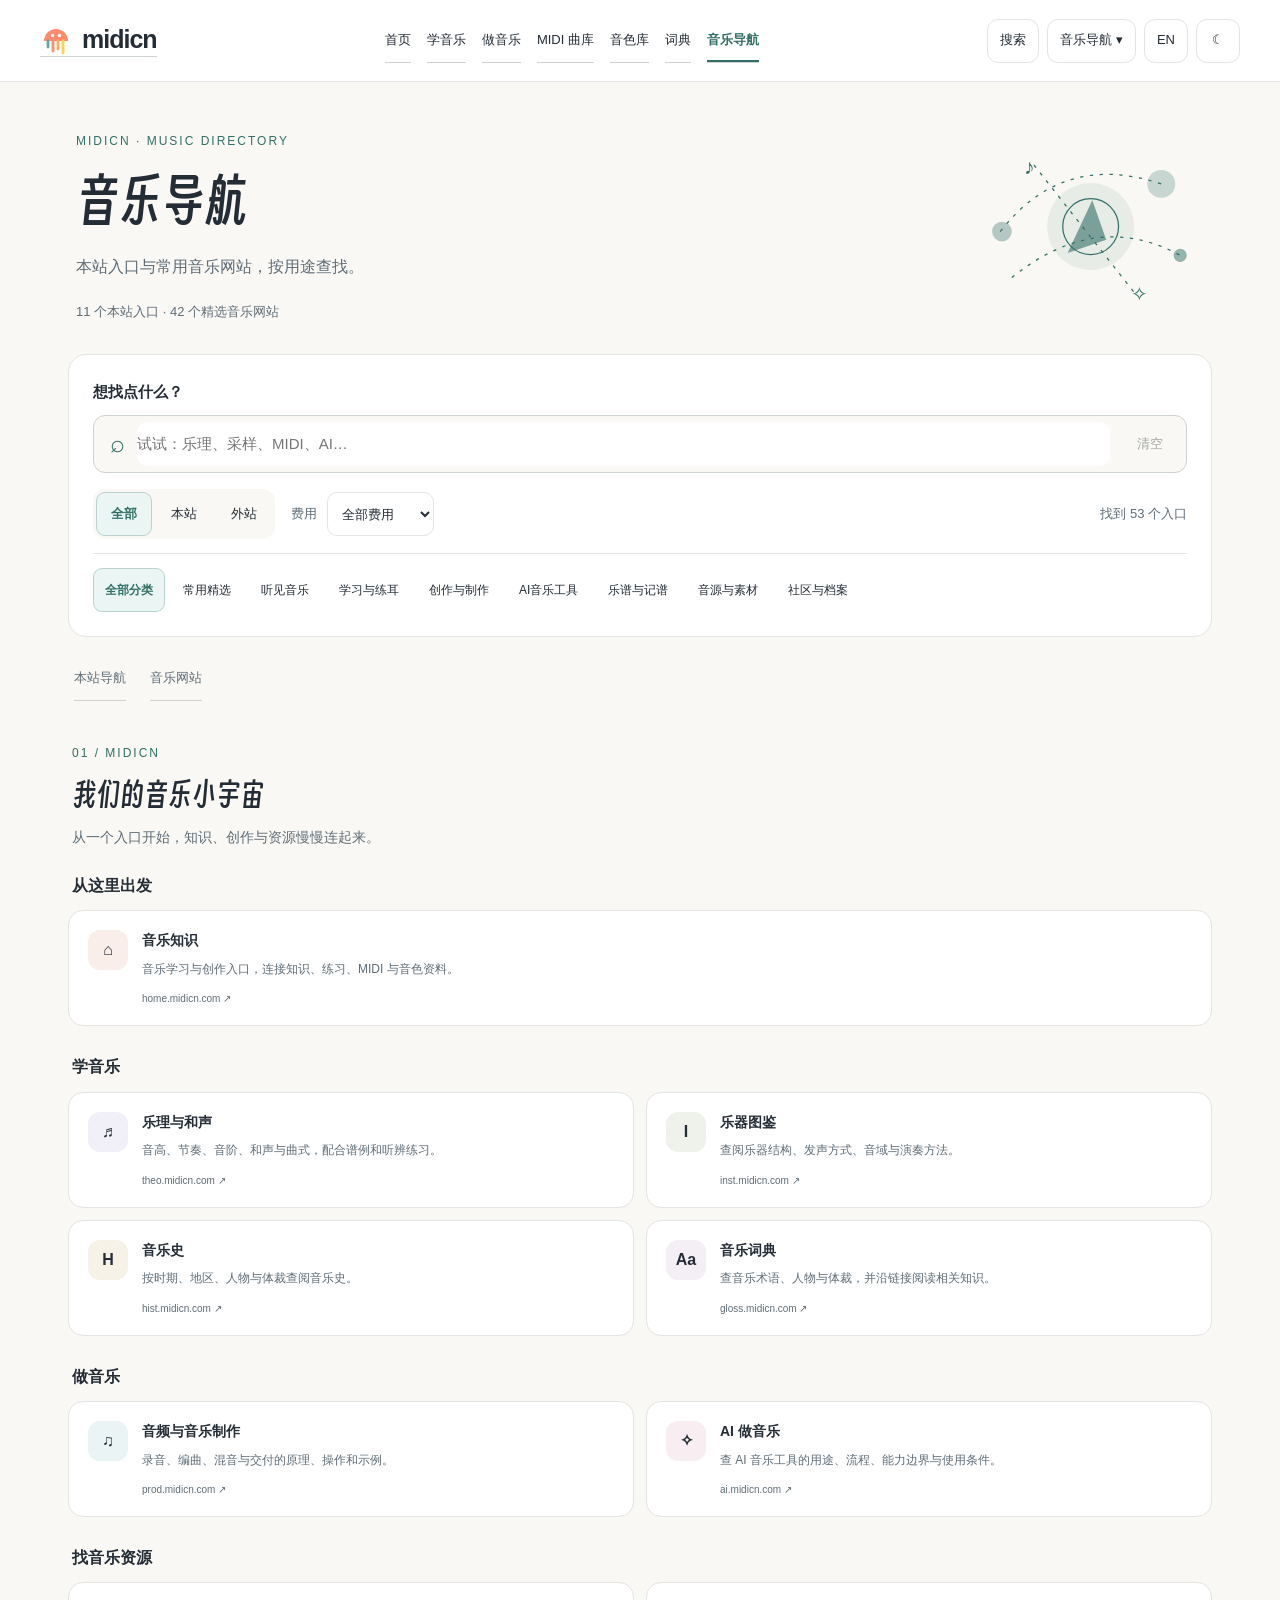
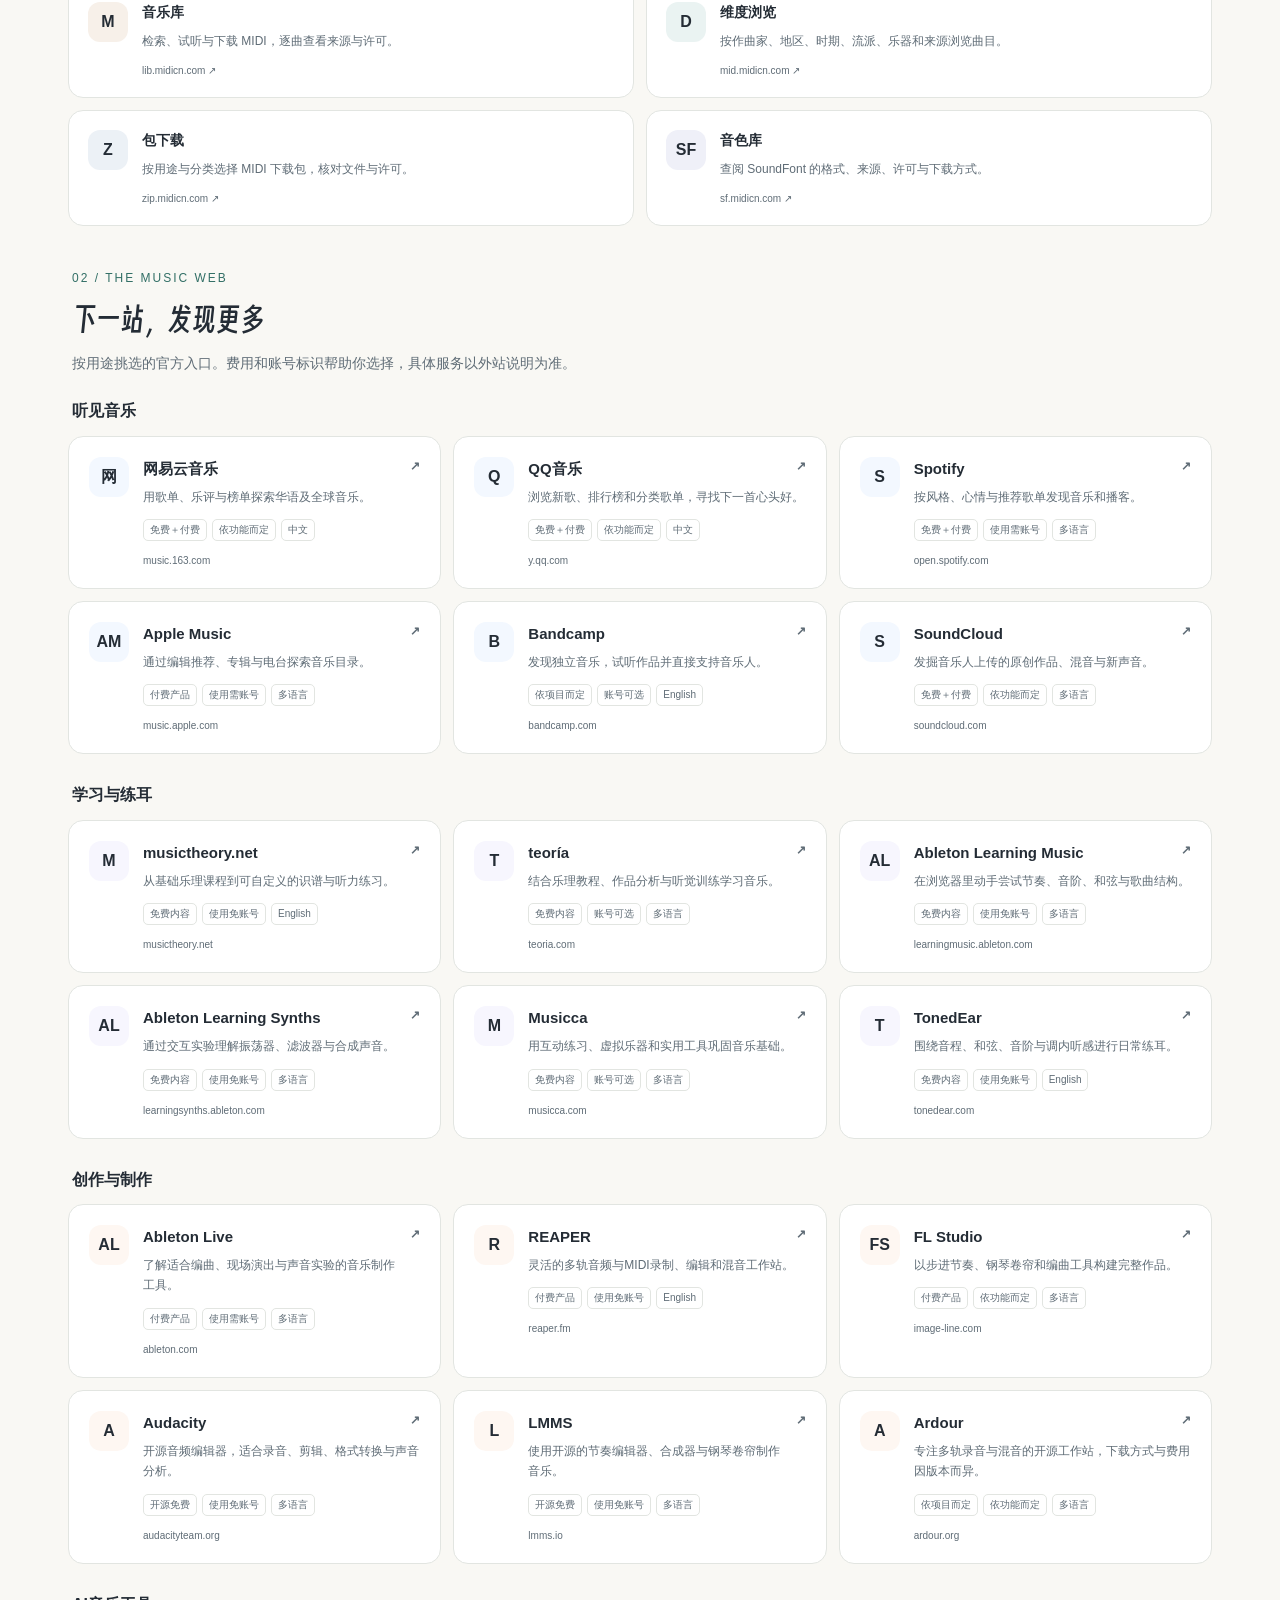
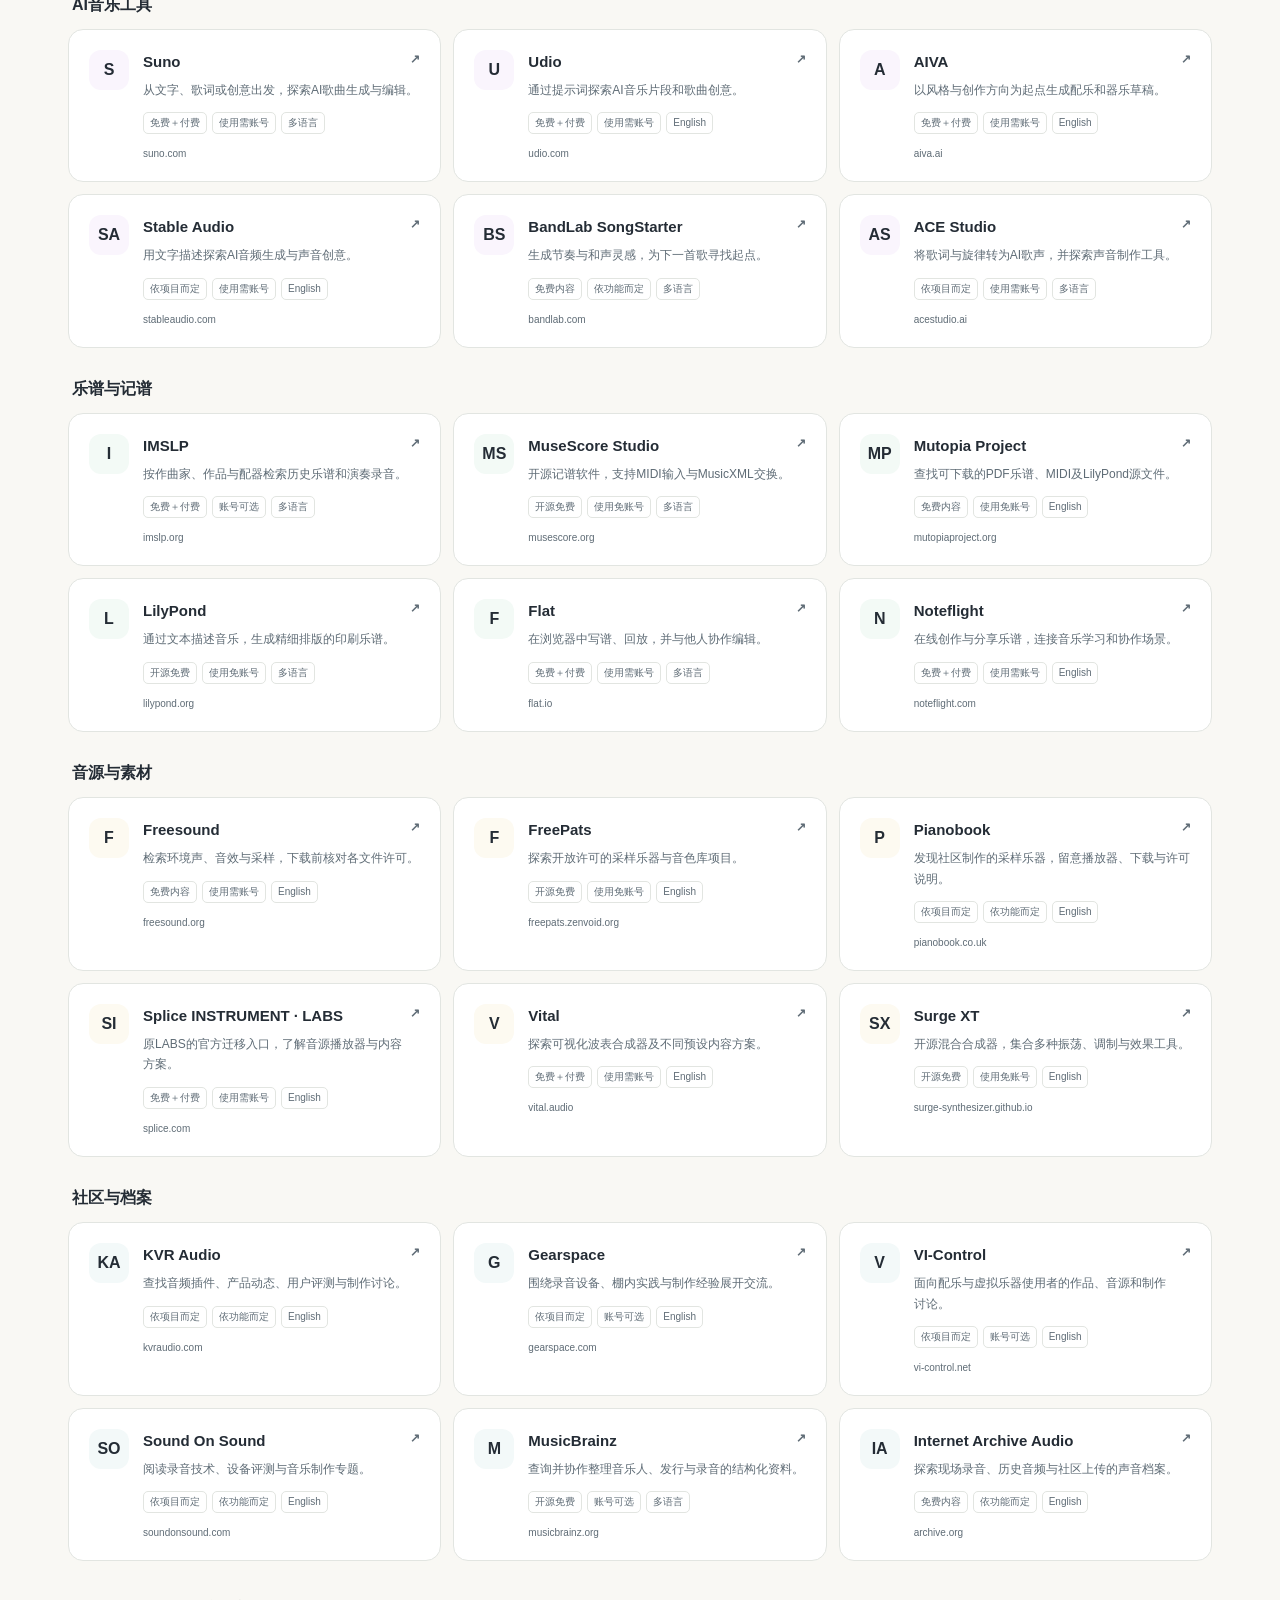
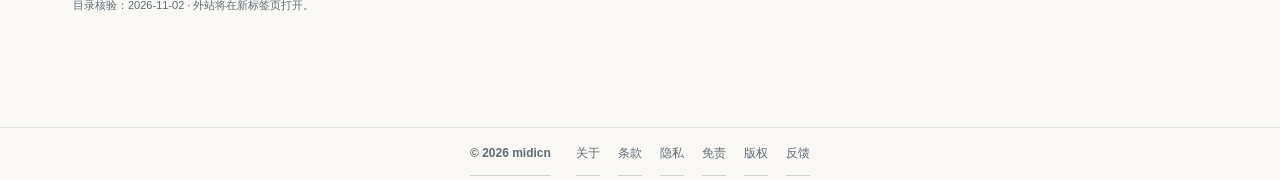
==== commit 390581ce: "Improve music content, unify footer and add responsive footer advertising (core 1.3.0)" ====
--- a/index.html
+++ b/index.html
@@ -1,18 +1,19 @@
 <!doctype html>
 <html lang="zh-Hans" data-site="nav" data-lang="zh" data-design="v6" data-ui="clean" data-page="catalog" style="--site-accent:#5caaa0;--site-text:#326f66">
 <head><meta charset="utf-8"><meta name="viewport" content="width=device-width,initial-scale=1,viewport-fit=cover">
-<title>音乐导航 · midicn Music Directory</title><meta name="description" content="从本站出发，发现值得收藏的音乐网站。分站入口与精选音乐资源，一处找到。">
+<title>音乐导航 · midicn Music Directory</title><meta name="description" content="查找 midicn 分站与音乐网站，按用途搜索和筛选。">
 <link rel="canonical" href="https://nav.midicn.com/">
-<meta property="og:title" content="音乐导航 · midicn Music Directory"><meta property="og:description" content="从本站出发，发现值得收藏的音乐网站。分站入口与精选音乐资源，一处找到。"><meta property="og:type" content="website"><meta property="og:url" content="https://nav.midicn.com/"><meta property="og:site_name" content="midicn · 音乐导航"><meta property="og:locale" content="zh_CN"><meta property="og:image" content="https://nav.midicn.com/assets/og.png"><meta name="twitter:card" content="summary_large_image">
-<meta property="og:image:width" content="1200"><meta property="og:image:height" content="630"><meta property="og:image:alt" content="midicn · 音乐导航"><meta name="twitter:title" content="音乐导航 · midicn Music Directory"><meta name="twitter:description" content="从本站出发，发现值得收藏的音乐网站。分站入口与精选音乐资源，一处找到。"><meta name="twitter:image" content="https://nav.midicn.com/assets/og.png">
+<meta property="og:title" content="音乐导航 · midicn Music Directory"><meta property="og:description" content="查找 midicn 分站与音乐网站，按用途搜索和筛选。"><meta property="og:type" content="website"><meta property="og:url" content="https://nav.midicn.com/"><meta property="og:site_name" content="midicn · 音乐导航"><meta property="og:locale" content="zh_CN"><meta property="og:image" content="https://nav.midicn.com/assets/og.png"><meta name="twitter:card" content="summary_large_image">
+<meta property="og:image:width" content="1200"><meta property="og:image:height" content="630"><meta property="og:image:alt" content="midicn · 音乐导航"><meta name="twitter:title" content="音乐导航 · midicn Music Directory"><meta name="twitter:description" content="查找 midicn 分站与音乐网站，按用途搜索和筛选。"><meta name="twitter:image" content="https://nav.midicn.com/assets/og.png">
 <meta name="theme-color" content="#5caaa0"><link rel="manifest" href="manifest.json"><link rel="apple-touch-icon" href="assets/core/icons/icon-192.png"><link rel="icon" href="[data-uri]">
-<script>(()=>{try{const a=document.cookie.split(';').map(x=>x.trim()).filter(x=>x.startsWith('midicn-theme=')).pop();const v=a?a.split('=')[1]:localStorage.getItem('midicn-theme');if(v==='light'||v==='dark')document.documentElement.dataset.theme=v}catch{}})();</script><link rel="preload" as="font" type="font/woff2" href="assets/fonts/p.e0ef59f566.da85fef5eb80.woff2" crossorigin><style>@font-face{font-family:"Smiley Sans";src:url("assets/fonts/p.e0ef59f566.da85fef5eb80.woff2") format("woff2");font-display:swap}</style><link rel="stylesheet" href="assets/ui/base.b6d38215e6cf.css"><link rel="stylesheet" href="assets/ui/directory.cc5bee82d367.css"><script type="application/ld+json">{"@context":"https://schema.org","@type":"WebPage","name":"音乐导航 · midicn Music Directory","description":"从本站出发，发现值得收藏的音乐网站。分站入口与精选音乐资源，一处找到。","url":"https://nav.midicn.com/","inLanguage":"zh"}</script></head>
+<script>(()=>{try{const a=document.cookie.split(';').map(x=>x.trim()).filter(x=>x.startsWith('midicn-theme=')).pop();const v=a?a.split('=')[1]:localStorage.getItem('midicn-theme');if(v==='light'||v==='dark')document.documentElement.dataset.theme=v}catch{}})();</script><link rel="preload" as="font" type="font/woff2" href="assets/fonts/p.e0ef59f566.da85fef5eb80.woff2" crossorigin><style>@font-face{font-family:"Smiley Sans";src:url("assets/fonts/p.e0ef59f566.da85fef5eb80.woff2") format("woff2");font-display:swap}</style><link rel="stylesheet" href="assets/ui/base.1fc49057f680.css"><link rel="stylesheet" href="assets/ui/directory.cc5bee82d367.css"><script type="application/ld+json">{"@context":"https://schema.org","@type":"WebPage","name":"音乐导航 · midicn Music Directory","description":"查找 midicn 分站与音乐网站，按用途搜索和筛选。","url":"https://nav.midicn.com/","inLanguage":"zh"}</script></head>
 <body><a class="skip-link" href="#main" data-zh="跳至正文" data-en="Skip to content">跳至正文</a>
 <header class="site-header">
 <a class="site-brand" href="https://home.midicn.com/" data-zh-href="https://home.midicn.com/" data-en-href="https://home.midicn.com/en/" aria-label="midicn"><span class="jf-stack"><svg viewBox="0 0 32 32" width="32" height="32" class="jf jf-idle" aria-hidden="true"><path d="M4 17A12 12 0 0 1 28 17Z" class="jf-dome"/><path d="M8 17V23.0" stroke-width="2.8" stroke-linecap="round" fill="none" class="jf-t1"/><path d="M13 17V27.0" stroke-width="2.8" stroke-linecap="round" fill="none" class="jf-t2"/><path d="M18 17V25.0" stroke-width="2.8" stroke-linecap="round" fill="none" class="jf-t3"/><path d="M23 17V29.0" stroke-width="2.8" stroke-linecap="round" fill="none" class="jf-t4"/><circle cx="12.5" cy="11.5" r="1.7" fill="var(--ink)"/><circle cx="19.5" cy="11.5" r="1.7" fill="var(--ink)"/></svg></span><b>midicn</b></a>
 <nav class="site-task-nav" data-zh-label="全站导航" data-en-label="Main navigation" aria-label="全站导航"><a href="https://home.midicn.com/" data-zh="首页" data-en="Home" data-zh-href="https://home.midicn.com/" data-en-href="https://home.midicn.com/en/">首页</a><a href="https://home.midicn.com/learn/" data-zh-href="https://home.midicn.com/learn/" data-en-href="https://home.midicn.com/en/learn/" data-zh="学音乐" data-en="Learn">学音乐</a><a href="https://home.midicn.com/make/" data-zh-href="https://home.midicn.com/make/" data-en-href="https://home.midicn.com/en/make/" data-zh="做音乐" data-en="Create">做音乐</a><a href="https://lib.midicn.com/" data-zh="MIDI 曲库" data-en="MIDI" data-zh-href="https://lib.midicn.com/" data-en-href="https://lib.midicn.com/">MIDI 曲库</a><a href="https://sf.midicn.com/" data-zh="音色库" data-en="SoundFonts" data-zh-href="https://sf.midicn.com/" data-en-href="https://sf.midicn.com/">音色库</a><a href="https://gloss.midicn.com/" data-zh="词典" data-en="Glossary" data-zh-href="https://gloss.midicn.com/" data-en-href="https://gloss.midicn.com/en/">词典</a><a data-directory-group="directory" href="https://nav.midicn.com/" data-zh="音乐导航" data-en="Directory" data-zh-href="https://nav.midicn.com/" data-en-href="https://nav.midicn.com/" aria-current="page">音乐导航</a></nav>
 <div class="site-actions"><a class="site-search" href="https://home.midicn.com/search/" data-zh-href="https://home.midicn.com/search/" data-en-href="https://home.midicn.com/en/search/" data-zh="搜索" data-en="Search">搜索</a>
 <div class="site-switcher"><button id="navmenu-btn" type="button" aria-expanded="false" aria-controls="navmenu-panel" data-zh="音乐导航 ▾" data-en="Directory ▾" data-zh-label="切换分站" data-en-label="Choose a site" aria-label="切换分站">音乐导航 ▾</button><nav id="navmenu-panel" class="site-menu" hidden aria-label="全部分站"><a href="https://nav.midicn.com/" data-zh="音乐导航" data-en="Directory" data-zh-href="https://nav.midicn.com/" data-en-href="https://nav.midicn.com/" aria-current="page"><span class="site-dot" style="--dot:#5caaa0" aria-hidden="true"></span><span data-label>音乐导航</span></a><a href="https://lib.midicn.com/" data-zh="MIDI 库" data-en="MIDI Library" data-zh-href="https://lib.midicn.com/" data-en-href="https://lib.midicn.com/"><span class="site-dot" style="--dot:#c28a55" aria-hidden="true"></span><span data-label>MIDI 库</span></a><a href="https://mid.midicn.com/" data-zh="维度浏览" data-en="Dimensions" data-zh-href="https://mid.midicn.com/" data-en-href="https://mid.midicn.com/"><span class="site-dot" style="--dot:#5ca69c" aria-hidden="true"></span><span data-label>维度浏览</span></a><a href="https://zip.midicn.com/" data-zh="包下载" data-en="Packs" data-zh-href="https://zip.midicn.com/" data-en-href="https://zip.midicn.com/"><span class="site-dot" style="--dot:#6995bd" aria-hidden="true"></span><span data-label>包下载</span></a><a href="https://sf.midicn.com/" data-zh="音色库" data-en="SoundFonts" data-zh-href="https://sf.midicn.com/" data-en-href="https://sf.midicn.com/"><span class="site-dot" style="--dot:#818aca" aria-hidden="true"></span><span data-label>音色库</span></a><a href="https://home.midicn.com/" data-zh="首页" data-en="Home" data-zh-href="https://home.midicn.com/" data-en-href="https://home.midicn.com/en/"><span class="site-dot" style="--dot:#d9795c" aria-hidden="true"></span><span data-label>首页</span></a><a href="https://gloss.midicn.com/" data-zh="词典" data-en="Dictionary" data-zh-href="https://gloss.midicn.com/" data-en-href="https://gloss.midicn.com/en/"><span class="site-dot" style="--dot:#a484ae" aria-hidden="true"></span><span data-label>词典</span></a><a href="https://hist.midicn.com/" data-zh="音乐史" data-en="Music History" data-zh-href="https://hist.midicn.com/" data-en-href="https://hist.midicn.com/en/"><span class="site-dot" style="--dot:#c49a51" aria-hidden="true"></span><span data-label>音乐史</span></a><a href="https://theo.midicn.com/" data-zh="乐理" data-en="Theory" data-zh-href="https://theo.midicn.com/" data-en-href="https://theo.midicn.com/en/"><span class="site-dot" style="--dot:#9381c6" aria-hidden="true"></span><span data-label>乐理</span></a><a href="https://inst.midicn.com/" data-zh="乐器" data-en="Instruments" data-zh-href="https://inst.midicn.com/" data-en-href="https://inst.midicn.com/en/"><span class="site-dot" style="--dot:#7b9d68" aria-hidden="true"></span><span data-label>乐器</span></a><a href="https://prod.midicn.com/" data-zh="音频" data-en="Audio" data-zh-href="https://prod.midicn.com/" data-en-href="https://prod.midicn.com/en/"><span class="site-dot" style="--dot:#61a9b2" aria-hidden="true"></span><span data-label>音频</span></a><a href="https://ai.midicn.com/" data-zh="AI 做音乐" data-en="AI Music" data-zh-href="https://ai.midicn.com/" data-en-href="https://ai.midicn.com/en/"><span class="site-dot" style="--dot:#cb7993" aria-hidden="true"></span><span data-label>AI 做音乐</span></a></nav></div>
-<button id="lang" type="button" data-zh-label="切换语言" data-en-label="Switch language" aria-label="切换语言">EN</button><button id="theme" type="button" aria-label="切换明暗">☾</button></div></header><main id="main" class="doc doc-catalog" tabindex="-1"><section class="directory-hero"><div><p class="directory-eyebrow">MIDICN · MUSIC DIRECTORY</p><h1 data-zh="音乐导航" data-en="Music directory" >音乐导航</h1><p data-zh="本站入口与常用音乐网站，按用途查找。" data-en="Find midicn sites and useful music websites by purpose." class="directory-intro">本站入口与常用音乐网站，按用途查找。</p><p data-zh="11 个本站入口 · 42 个精选音乐网站" data-en="11 midicn destinations · 42 curated music websites" class="directory-summary">11 个本站入口 · 42 个精选音乐网站</p></div><svg class="directory-orbit" viewBox="0 0 280 210" aria-hidden="true"><path d="M32 109Q108 11 228 51M46 165Q149 82 251 138M73 28L198 187" fill="none" stroke="currentColor" stroke-width="1.5" stroke-dasharray="4 8"/><circle cx="142" cy="103" r="53" fill="currentColor" opacity=".09"/><circle cx="142" cy="103" r="34" fill="none" stroke="currentColor" stroke-width="1.5"/><path d="M144 71L161 119L114 135Z" fill="currentColor" opacity=".6"/><circle cx="34" cy="109" r="12" fill="currentColor" opacity=".35"/><circle cx="228" cy="51" r="17" fill="currentColor" opacity=".25"/><circle cx="251" cy="138" r="8" fill="currentColor" opacity=".5"/><text x="61" y="39" fill="currentColor" font-size="26">♪</text><text x="191" y="194" fill="currentColor" font-size="24">✧</text></svg></section><section class="directory-search-panel" aria-label="导航搜索"><label for="directory-q"><span data-zh="想找点什么？" data-en="What are you looking for?" >想找点什么？</span></label><div class="directory-search-row"><span aria-hidden="true">⌕</span><input id="directory-q" type="search" autocomplete="off" data-zh-label="搜索导航收录的网站与分站" data-en-label="Search directory websites and midicn sites" aria-label="搜索导航收录的网站与分站" data-ph-zh="试试：乐理、采样、MIDI、AI…" data-ph-en="Try theory, samples, MIDI, AI…" placeholder="试试：乐理、采样、MIDI、AI…"><button type="button" id="directory-clear"><span data-zh="清空" data-en="Clear" >清空</span></button></div><div class="directory-controls"><div class="directory-segment" role="group" aria-label="搜索范围"><button type="button" data-directory-scope="all" aria-pressed="true"><span data-zh="全部" data-en="All" >全部</span></button><button type="button" data-directory-scope="internal" aria-pressed="false"><span data-zh="本站" data-en="midicn" >本站</span></button><button type="button" data-directory-scope="external" aria-pressed="false"><span data-zh="外站" data-en="Websites" >外站</span></button></div><label class="directory-cost-label"><span data-zh="费用" data-en="Access" >费用</span><select id="directory-cost" aria-label="筛选费用" data-zh-label="筛选费用" data-en-label="Filter access"><option value="all" data-zh="全部费用" data-en="All access">全部费用</option><option value="free" data-zh="有免费内容" data-en="Free options">有免费内容</option><option value="open" data-zh="开源免费" data-en="Open source">开源免费</option></select></label><span id="directory-count" class="directory-count" role="status" aria-live="polite"></span></div><div class="directory-categories" role="group" aria-label="网站分类"><button type="button" data-directory-category="all" aria-pressed="true"><span data-zh="全部分类" data-en="All categories" >全部分类</span></button><button type="button" data-directory-category="featured" aria-pressed="false"><span data-zh="常用精选" data-en="Quick picks" >常用精选</span></button><button type="button" data-directory-category="listen" aria-pressed="false"><span data-zh="听见音乐" data-en="Listen" >听见音乐</span></button><button type="button" data-directory-category="learn" aria-pressed="false"><span data-zh="学习与练耳" data-en="Learn" >学习与练耳</span></button><button type="button" data-directory-category="create" aria-pressed="false"><span data-zh="创作与制作" data-en="Create" >创作与制作</span></button><button type="button" data-directory-category="ai" aria-pressed="false"><span data-zh="AI音乐工具" data-en="AI Music" >AI音乐工具</span></button><button type="button" data-directory-category="scores" aria-pressed="false"><span data-zh="乐谱与记谱" data-en="Scores" >乐谱与记谱</span></button><button type="button" data-directory-category="sounds" aria-pressed="false"><span data-zh="音源与素材" data-en="Sounds" >音源与素材</span></button><button type="button" data-directory-category="community" aria-pressed="false"><span data-zh="社区与档案" data-en="Community" >社区与档案</span></button></div></section><nav class="directory-jump" aria-label="本页导航"><a href="#our-sites"><span data-zh="本站导航" data-en="Explore midicn" >本站导航</span></a><a href="#music-web"><span data-zh="音乐网站" data-en="Explore the music web" >音乐网站</span></a></nav><section id="our-sites" class="directory-section" data-directory-section="internal"><div class="directory-section-heading"><span class="directory-kicker">01 / MIDICN</span><h2 data-zh="我们的音乐小宇宙" data-en="A small universe of music" >我们的音乐小宇宙</h2><p data-zh="从一个入口开始，知识、创作与资源慢慢连起来。" data-en="Start anywhere. Knowledge, creativity and resources connect from here." >从一个入口开始，知识、创作与资源慢慢连起来。</p></div><section id="start" class="directory-group" data-directory-group-section><h3 data-zh="从这里出发" data-en="Start here" class="directory-group-title">从这里出发</h3><div class="directory-grid"><a class="directory-card directory-internal" data-directory-card data-kind="internal" data-search="音乐知识 Music Knowledge midicn 音乐知识的入口 —— 从入门出发，连接乐理、乐器、全球音乐史、音频制作、AI 做音乐与词典。 The gateway to midicn&#x27;s music knowledge sites — theory, instruments, global music history, audio production, AI music-making and a glossary, all cross-linked. home" data-category="internal" data-cost="free" data-language="多语言" href="https://home.midicn.com/" data-zh-href="https://home.midicn.com/" data-en-href="https://home.midicn.com/en/" style="--card-accent:#d9795c"><span class="directory-monogram" aria-hidden="true">⌂</span><div><h4 data-zh="音乐知识" data-en="Music Knowledge" >音乐知识</h4><p data-zh="midicn 音乐知识的入口 —— 从入门出发，连接乐理、乐器、全球音乐史、音频制作、AI 做音乐与词典。" data-en="The gateway to midicn&#x27;s music knowledge sites — theory, instruments, global music history, audio production, AI music-making and a glossary, all cross-linked." >midicn 音乐知识的入口 —— 从入门出发，连接乐理、乐器、全球音乐史、音频制作、AI 做音乐与词典。</p><span class="directory-host">home.midicn.com <span aria-hidden="true">↗</span></span></div></a></div></section><section id="learn" class="directory-group" data-directory-group-section><h3 data-zh="学音乐" data-en="Learn music" class="directory-group-title">学音乐</h3><div class="directory-grid"><a class="directory-card directory-internal" data-directory-card data-kind="internal" data-search="乐理与和声 Theory 系统讲解乐理与和声——音与音高、音程、音阶与调式、和弦、和声进行、对位、节奏、旋律、曲式、记谱法与演奏实践。每条条目都配可播实例与自绘图示，全部为原创撰写的双语内容。 A structured course in music theory and harmony — pitch, intervals, scales and modes, chords, harmonic progression, counterpoint, rhythm, melody, form, notation and performance practice. Every entry pairs playable examples with hand-drawn diagrams, all originally written in Chinese and English. theo" data-category="internal" data-cost="free" data-language="多语言" href="https://theo.midicn.com/" data-zh-href="https://theo.midicn.com/" data-en-href="https://theo.midicn.com/en/" style="--card-accent:#9381c6"><span class="directory-monogram" aria-hidden="true">♬</span><div><h4 data-zh="乐理与和声" data-en="Theory" >乐理与和声</h4><p data-zh="系统讲解乐理与和声——音与音高、音程、音阶与调式、和弦、和声进行、对位、节奏、旋律、曲式、记谱法与演奏实践。每条条目都配可播实例与自绘图示，全部为原创撰写的双语内容。" data-en="A structured course in music theory and harmony — pitch, intervals, scales and modes, chords, harmonic progression, counterpoint, rhythm, melody, form, notation and performance practice. Every entry pairs playable examples with hand-drawn diagrams, all originally written in Chinese and English." >系统讲解乐理与和声——音与音高、音程、音阶与调式、和弦、和声进行、对位、节奏、旋律、曲式、记谱法与演奏实践。每条条目都配可播实例与自绘图示，全部为原创撰写的双语内容。</p><span class="directory-host">theo.midicn.com <span aria-hidden="true">↗</span></span></div></a><a class="directory-card directory-internal" data-directory-card data-kind="internal" data-search="乐器图鉴 Instruments 乐器图鉴 —— 西洋、中国、电子与世界乐器，附音域、发声原理与自绘的剖面图示。 An illustrated atlas of instruments — Western, Chinese, electronic and world — with range charts, how each one makes its sound, and hand-drawn diagrams. inst" data-category="internal" data-cost="free" data-language="多语言" href="https://inst.midicn.com/" data-zh-href="https://inst.midicn.com/" data-en-href="https://inst.midicn.com/en/" style="--card-accent:#7b9d68"><span class="directory-monogram" aria-hidden="true">I</span><div><h4 data-zh="乐器图鉴" data-en="Instruments" >乐器图鉴</h4><p data-zh="乐器图鉴 —— 西洋、中国、电子与世界乐器，附音域、发声原理与自绘的剖面图示。" data-en="An illustrated atlas of instruments — Western, Chinese, electronic and world — with range charts, how each one makes its sound, and hand-drawn diagrams." >乐器图鉴 —— 西洋、中国、电子与世界乐器，附音域、发声原理与自绘的剖面图示。</p><span class="directory-host">inst.midicn.com <span aria-hidden="true">↗</span></span></div></a><a class="directory-card directory-internal" data-directory-card data-kind="internal" data-search="音乐史 Music History 沿时间与地域阅读人类音乐史，串起全球音乐传统、流派、人物、作品与文化交流。 Human music history across time and place — global traditions, genres, people, works and cultural exchange. hist" data-category="internal" data-cost="free" data-language="多语言" href="https://hist.midicn.com/" data-zh-href="https://hist.midicn.com/" data-en-href="https://hist.midicn.com/en/" style="--card-accent:#c49a51"><span class="directory-monogram" aria-hidden="true">H</span><div><h4 data-zh="音乐史" data-en="Music History" >音乐史</h4><p data-zh="沿时间与地域阅读人类音乐史，串起全球音乐传统、流派、人物、作品与文化交流。" data-en="Human music history across time and place — global traditions, genres, people, works and cultural exchange." >沿时间与地域阅读人类音乐史，串起全球音乐传统、流派、人物、作品与文化交流。</p><span class="directory-host">hist.midicn.com <span aria-hidden="true">↗</span></span></div></a><a class="directory-card directory-internal" data-directory-card data-kind="internal" data-search="音乐词典 Glossary 一部可查也可读的音乐词典 —— 术语、人物、体裁、乐器与中国音乐，每条一句话说清，并链到相关子站的深读条目。 A music glossary you can read as well as look things up in — terms, people, genres, instruments and Chinese music, each defined in a sentence and linked to deeper reading elsewhere. gloss" data-category="internal" data-cost="free" data-language="多语言" href="https://gloss.midicn.com/" data-zh-href="https://gloss.midicn.com/" data-en-href="https://gloss.midicn.com/en/" style="--card-accent:#a484ae"><span class="directory-monogram" aria-hidden="true">Aa</span><div><h4 data-zh="音乐词典" data-en="Glossary" >音乐词典</h4><p data-zh="一部可查也可读的音乐词典 —— 术语、人物、体裁、乐器与中国音乐，每条一句话说清，并链到相关子站的深读条目。" data-en="A music glossary you can read as well as look things up in — terms, people, genres, instruments and Chinese music, each defined in a sentence and linked to deeper reading elsewhere." >一部可查也可读的音乐词典 —— 术语、人物、体裁、乐器与中国音乐，每条一句话说清，并链到相关子站的深读条目。</p><span class="directory-host">gloss.midicn.com <span aria-hidden="true">↗</span></span></div></a></div></section><section id="make" class="directory-group" data-directory-group-section><h3 data-zh="做音乐" data-en="Make music" class="directory-group-title">做音乐</h3><div class="directory-grid"><a class="directory-card directory-internal" data-directory-card data-kind="internal" data-search="音频与音乐制作 Audio &amp; Music Production 音频与音乐制作的原理与实操 —— 声学与听觉、录音、混音与母带、声音设计、游戏与影视音频，以及 DAW、MIDI、编曲与交付。 The craft of audio and music production — acoustics and listening, recording, mixing and mastering, sound design, game and film audio, plus DAWs, MIDI, arrangement and delivery. prod" data-category="internal" data-cost="free" data-language="多语言" href="https://prod.midicn.com/" data-zh-href="https://prod.midicn.com/" data-en-href="https://prod.midicn.com/en/" style="--card-accent:#61a9b2"><span class="directory-monogram" aria-hidden="true">♫</span><div><h4 data-zh="音频与音乐制作" data-en="Audio &amp; Music Production" >音频与音乐制作</h4><p data-zh="音频与音乐制作的原理与实操 —— 声学与听觉、录音、混音与母带、声音设计、游戏与影视音频，以及 DAW、MIDI、编曲与交付。" data-en="The craft of audio and music production — acoustics and listening, recording, mixing and mastering, sound design, game and film audio, plus DAWs, MIDI, arrangement and delivery." >音频与音乐制作的原理与实操 —— 声学与听觉、录音、混音与母带、声音设计、游戏与影视音频，以及 DAW、MIDI、编曲与交付。</p><span class="directory-host">prod.midicn.com <span aria-hidden="true">↗</span></span></div></a><a class="directory-card directory-internal" data-directory-card data-kind="internal" data-search="AI 做音乐 AI Music 用 AI 把一首曲子做出来 —— 工具选型、提示词到成品、可控性、交付与合规；不讲声音原理（→ 音频），不讲乐理（→ 乐理）。 Making finished music with AI — tool choice, prompt to deliverable, controllability, hand-off and licensing. Sound itself is explained on prod; theory on theo. ai" data-category="internal" data-cost="free" data-language="多语言" href="https://ai.midicn.com/" data-zh-href="https://ai.midicn.com/" data-en-href="https://ai.midicn.com/en/" style="--card-accent:#cb7993"><span class="directory-monogram" aria-hidden="true">✧</span><div><h4 data-zh="AI 做音乐" data-en="AI Music" >AI 做音乐</h4><p data-zh="用 AI 把一首曲子做出来 —— 工具选型、提示词到成品、可控性、交付与合规；不讲声音原理（→ 音频），不讲乐理（→ 乐理）。" data-en="Making finished music with AI — tool choice, prompt to deliverable, controllability, hand-off and licensing. Sound itself is explained on prod; theory on theo." >用 AI 把一首曲子做出来 —— 工具选型、提示词到成品、可控性、交付与合规；不讲声音原理（→ 音频），不讲乐理（→ 乐理）。</p><span class="directory-host">ai.midicn.com <span aria-hidden="true">↗</span></span></div></a></div></section><section id="resources" class="directory-group" data-directory-group-section><h3 data-zh="找音乐资源" data-en="Find resources" class="directory-group-title">找音乐资源</h3><div class="directory-grid"><a class="directory-card directory-internal" data-directory-card data-kind="internal" data-search="音乐库 Library 开放 MIDI 音乐档案 —— 十余万首曲目可在线试听、按维度浏览并自由下载，逐曲标注来源与许可。 An open MIDI archive — over a hundred thousand tracks to listen to, browse and download, each labelled with its source and licence. lib" data-category="internal" data-cost="free" data-language="多语言" href="https://lib.midicn.com/" data-zh-href="https://lib.midicn.com/" data-en-href="https://lib.midicn.com/" style="--card-accent:#c28a55"><span class="directory-monogram" aria-hidden="true">M</span><div><h4 data-zh="音乐库" data-en="Library" >音乐库</h4><p data-zh="开放 MIDI 音乐档案 —— 十余万首曲目可在线试听、按维度浏览并自由下载，逐曲标注来源与许可。" data-en="An open MIDI archive — over a hundred thousand tracks to listen to, browse and download, each labelled with its source and licence." >开放 MIDI 音乐档案 —— 十余万首曲目可在线试听、按维度浏览并自由下载，逐曲标注来源与许可。</p><span class="directory-host">lib.midicn.com <span aria-hidden="true">↗</span></span></div></a><a class="directory-card directory-internal" data-directory-card data-kind="internal" data-search="维度浏览 Dimensions 同一份曲目数据的另一种打开方式 —— 按作曲家、中国民歌分省、流派、时期、乐器、来源六个维度组织。 Another way into the same catalogue — organised by composer, Chinese folk-song province, genre, period, instrument and source. mid" data-category="internal" data-cost="free" data-language="多语言" href="https://mid.midicn.com/" data-zh-href="https://mid.midicn.com/" data-en-href="https://mid.midicn.com/" style="--card-accent:#5ca69c"><span class="directory-monogram" aria-hidden="true">D</span><div><h4 data-zh="维度浏览" data-en="Dimensions" >维度浏览</h4><p data-zh="同一份曲目数据的另一种打开方式 —— 按作曲家、中国民歌分省、流派、时期、乐器、来源六个维度组织。" data-en="Another way into the same catalogue — organised by composer, Chinese folk-song province, genre, period, instrument and source." >同一份曲目数据的另一种打开方式 —— 按作曲家、中国民歌分省、流派、时期、乐器、来源六个维度组织。</p><span class="directory-host">mid.midicn.com <span aria-hidden="true">↗</span></span></div></a><a class="directory-card directory-internal" data-directory-card data-kind="internal" data-search="包下载 Packs 数据集打包下载 —— 按用途与维度分卷，一次取走需要的那一批曲目。 Dataset packs — bundled by use case and by dimension, so you can take a whole batch in one download. zip" data-category="internal" data-cost="free" data-language="多语言" href="https://zip.midicn.com/" data-zh-href="https://zip.midicn.com/" data-en-href="https://zip.midicn.com/" style="--card-accent:#6995bd"><span class="directory-monogram" aria-hidden="true">Z</span><div><h4 data-zh="包下载" data-en="Packs" >包下载</h4><p data-zh="数据集打包下载 —— 按用途与维度分卷，一次取走需要的那一批曲目。" data-en="Dataset packs — bundled by use case and by dimension, so you can take a whole batch in one download." >数据集打包下载 —— 按用途与维度分卷，一次取走需要的那一批曲目。</p><span class="directory-host">zip.midicn.com <span aria-hidden="true">↗</span></span></div></a><a class="directory-card directory-internal" data-directory-card data-kind="internal" data-search="音色库 SoundFonts 音色库目录 —— SoundFont 的收录、许可与下载，只分发可自由使用的音色。 A SoundFont catalogue — what is included, how each one is licensed, and where to download it. Only freely usable soundfonts are distributed. sf" data-category="internal" data-cost="free" data-language="多语言" href="https://sf.midicn.com/" data-zh-href="https://sf.midicn.com/" data-en-href="https://sf.midicn.com/" style="--card-accent:#818aca"><span class="directory-monogram" aria-hidden="true">SF</span><div><h4 data-zh="音色库" data-en="SoundFonts" >音色库</h4><p data-zh="音色库目录 —— SoundFont 的收录、许可与下载，只分发可自由使用的音色。" data-en="A SoundFont catalogue — what is included, how each one is licensed, and where to download it. Only freely usable soundfonts are distributed." >音色库目录 —— SoundFont 的收录、许可与下载，只分发可自由使用的音色。</p><span class="directory-host">sf.midicn.com <span aria-hidden="true">↗</span></span></div></a></div></section></section><section id="music-web" class="directory-section" data-directory-section="external"><div class="directory-section-heading"><span class="directory-kicker">02 / THE MUSIC WEB</span><h2 data-zh="下一站，发现更多" data-en="Follow your curiosity" >下一站，发现更多</h2><p data-zh="按用途挑选的官方入口。费用和账号标识帮助你选择，具体服务以外站说明为准。" data-en="Official destinations selected by purpose. Access and account labels help you choose; each provider sets its own terms." >按用途挑选的官方入口。费用和账号标识帮助你选择，具体服务以外站说明为准。</p></div><section class="directory-group" data-directory-group-section data-external-category="listen"><h3 data-zh="听见音乐" data-en="Listen" class="directory-group-title">听见音乐</h3><div class="directory-grid"><a class="directory-card directory-external" data-directory-card data-kind="external" data-featured="true" data-category="listen" data-cost="freemium" data-language="中文" data-search="网易云音乐 用歌单、乐评与榜单探索华语及全球音乐。 Discover Chinese and global music through playlists, charts and listener discussions. 听歌 歌单 streaming playlists" href="https://music.163.com/" target="_blank" rel="noopener noreferrer external" style="--card-accent:#a3c9ff"><span class="directory-monogram" aria-hidden="true">网</span><div><h4>网易云音乐 <span class="directory-arrow" aria-hidden="true">↗</span></h4><p data-zh="用歌单、乐评与榜单探索华语及全球音乐。" data-en="Discover Chinese and global music through playlists, charts and listener discussions." >用歌单、乐评与榜单探索华语及全球音乐。</p><div class="directory-badges"><span data-zh="免费＋付费" data-en="Free + paid" class="directory-badge">免费＋付费</span><span data-zh="依功能而定" data-en="Depends on feature" class="directory-badge">依功能而定</span><span data-zh="中文" data-en="Chinese" class="directory-badge">中文</span></div><span class="directory-host">music.163.com</span></div></a><a class="directory-card directory-external" data-directory-card data-kind="external" data-featured="false" data-category="listen" data-cost="freemium" data-language="中文" data-search="QQ音乐 浏览新歌、排行榜和分类歌单，寻找下一首心头好。 Explore new releases, charts and themed playlists. 听歌 华语 streaming Chinese music" href="https://y.qq.com/" target="_blank" rel="noopener noreferrer external" style="--card-accent:#a3c9ff"><span class="directory-monogram" aria-hidden="true">Q</span><div><h4>QQ音乐 <span class="directory-arrow" aria-hidden="true">↗</span></h4><p data-zh="浏览新歌、排行榜和分类歌单，寻找下一首心头好。" data-en="Explore new releases, charts and themed playlists." >浏览新歌、排行榜和分类歌单，寻找下一首心头好。</p><div class="directory-badges"><span data-zh="免费＋付费" data-en="Free + paid" class="directory-badge">免费＋付费</span><span data-zh="依功能而定" data-en="Depends on feature" class="directory-badge">依功能而定</span><span data-zh="中文" data-en="Chinese" class="directory-badge">中文</span></div><span class="directory-host">y.qq.com</span></div></a><a class="directory-card directory-external" data-directory-card data-kind="external" data-featured="false" data-category="listen" data-cost="freemium" data-language="多语言" data-search="Spotify 按风格、心情与推荐歌单发现音乐和播客。 Find music and podcasts through genres, moods and curated playlists. 听歌 播客 streaming podcasts" href="https://open.spotify.com/" target="_blank" rel="noopener noreferrer external" style="--card-accent:#a3c9ff"><span class="directory-monogram" aria-hidden="true">S</span><div><h4>Spotify <span class="directory-arrow" aria-hidden="true">↗</span></h4><p data-zh="按风格、心情与推荐歌单发现音乐和播客。" data-en="Find music and podcasts through genres, moods and curated playlists." >按风格、心情与推荐歌单发现音乐和播客。</p><div class="directory-badges"><span data-zh="免费＋付费" data-en="Free + paid" class="directory-badge">免费＋付费</span><span data-zh="使用需账号" data-en="Account required" class="directory-badge">使用需账号</span><span data-zh="多语言" data-en="Multilingual" class="directory-badge">多语言</span></div><span class="directory-host">open.spotify.com</span></div></a><a class="directory-card directory-external" data-directory-card data-kind="external" data-featured="false" data-category="listen" data-cost="paid" data-language="多语言" data-search="Apple Music 通过编辑推荐、专辑与电台探索音乐目录。 Explore albums, editorial selections and artist radio. 听歌 专辑 streaming albums" href="https://music.apple.com/" target="_blank" rel="noopener noreferrer external" style="--card-accent:#a3c9ff"><span class="directory-monogram" aria-hidden="true">AM</span><div><h4>Apple Music <span class="directory-arrow" aria-hidden="true">↗</span></h4><p data-zh="通过编辑推荐、专辑与电台探索音乐目录。" data-en="Explore albums, editorial selections and artist radio." >通过编辑推荐、专辑与电台探索音乐目录。</p><div class="directory-badges"><span data-zh="付费产品" data-en="Paid product" class="directory-badge">付费产品</span><span data-zh="使用需账号" data-en="Account required" class="directory-badge">使用需账号</span><span data-zh="多语言" data-en="Multilingual" class="directory-badge">多语言</span></div><span class="directory-host">music.apple.com</span></div></a><a class="directory-card directory-external" data-directory-card data-kind="external" data-featured="true" data-category="listen" data-cost="mixed" data-language="English" data-search="Bandcamp 发现独立音乐，试听作品并直接支持音乐人。 Discover independent releases, preview music and support artists directly. 独立音乐 唱片 indie albums" href="https://bandcamp.com/" target="_blank" rel="noopener noreferrer external" style="--card-accent:#a3c9ff"><span class="directory-monogram" aria-hidden="true">B</span><div><h4>Bandcamp <span class="directory-arrow" aria-hidden="true">↗</span></h4><p data-zh="发现独立音乐，试听作品并直接支持音乐人。" data-en="Discover independent releases, preview music and support artists directly." >发现独立音乐，试听作品并直接支持音乐人。</p><div class="directory-badges"><span data-zh="依项目而定" data-en="Varies by item" class="directory-badge">依项目而定</span><span data-zh="账号可选" data-en="Account optional" class="directory-badge">账号可选</span><span data-zh="English" data-en="English" class="directory-badge">English</span></div><span class="directory-host">bandcamp.com</span></div></a><a class="directory-card directory-external" data-directory-card data-kind="external" data-featured="false" data-category="listen" data-cost="freemium" data-language="多语言" data-search="SoundCloud 发掘音乐人上传的原创作品、混音与新声音。 Explore artist uploads, remixes and emerging sounds. 原创 混音 discovery remixes" href="https://soundcloud.com/" target="_blank" rel="noopener noreferrer external" style="--card-accent:#a3c9ff"><span class="directory-monogram" aria-hidden="true">S</span><div><h4>SoundCloud <span class="directory-arrow" aria-hidden="true">↗</span></h4><p data-zh="发掘音乐人上传的原创作品、混音与新声音。" data-en="Explore artist uploads, remixes and emerging sounds." >发掘音乐人上传的原创作品、混音与新声音。</p><div class="directory-badges"><span data-zh="免费＋付费" data-en="Free + paid" class="directory-badge">免费＋付费</span><span data-zh="依功能而定" data-en="Depends on feature" class="directory-badge">依功能而定</span><span data-zh="多语言" data-en="Multilingual" class="directory-badge">多语言</span></div><span class="directory-host">soundcloud.com</span></div></a></div></section><section class="directory-group" data-directory-group-section data-external-category="learn"><h3 data-zh="学习与练耳" data-en="Learn" class="directory-group-title">学习与练耳</h3><div class="directory-grid"><a class="directory-card directory-external" data-directory-card data-kind="external" data-featured="true" data-category="learn" data-cost="free" data-language="English" data-search="musictheory.net 从基础乐理课程到可自定义的识谱与听力练习。 Study music fundamentals and customize notation and ear training exercises. 乐理 识谱 theory ear training" href="https://www.musictheory.net/" target="_blank" rel="noopener noreferrer external" style="--card-accent:#c0b8f4"><span class="directory-monogram" aria-hidden="true">M</span><div><h4>musictheory.net <span class="directory-arrow" aria-hidden="true">↗</span></h4><p data-zh="从基础乐理课程到可自定义的识谱与听力练习。" data-en="Study music fundamentals and customize notation and ear training exercises." >从基础乐理课程到可自定义的识谱与听力练习。</p><div class="directory-badges"><span data-zh="免费内容" data-en="Free resources" class="directory-badge">免费内容</span><span data-zh="使用免账号" data-en="No account needed" class="directory-badge">使用免账号</span><span data-zh="English" data-en="English" class="directory-badge">English</span></div><span class="directory-host">musictheory.net</span></div></a><a class="directory-card directory-external" data-directory-card data-kind="external" data-featured="false" data-category="learn" data-cost="free" data-language="多语言" data-search="teoría 结合乐理教程、作品分析与听觉训练学习音乐。 Combine theory tutorials, musical analysis and aural exercises. 乐理 分析 theory analysis" href="https://www.teoria.com/" target="_blank" rel="noopener noreferrer external" style="--card-accent:#c0b8f4"><span class="directory-monogram" aria-hidden="true">T</span><div><h4>teoría <span class="directory-arrow" aria-hidden="true">↗</span></h4><p data-zh="结合乐理教程、作品分析与听觉训练学习音乐。" data-en="Combine theory tutorials, musical analysis and aural exercises." >结合乐理教程、作品分析与听觉训练学习音乐。</p><div class="directory-badges"><span data-zh="免费内容" data-en="Free resources" class="directory-badge">免费内容</span><span data-zh="账号可选" data-en="Account optional" class="directory-badge">账号可选</span><span data-zh="多语言" data-en="Multilingual" class="directory-badge">多语言</span></div><span class="directory-host">teoria.com</span></div></a><a class="directory-card directory-external" data-directory-card data-kind="external" data-featured="true" data-category="learn" data-cost="free" data-language="多语言" data-search="Ableton Learning Music 在浏览器里动手尝试节奏、音阶、和弦与歌曲结构。 Explore beats, scales, chords and song structure in your browser. 入门 节奏 beginner beats" href="https://learningmusic.ableton.com/" target="_blank" rel="noopener noreferrer external" style="--card-accent:#c0b8f4"><span class="directory-monogram" aria-hidden="true">AL</span><div><h4>Ableton Learning Music <span class="directory-arrow" aria-hidden="true">↗</span></h4><p data-zh="在浏览器里动手尝试节奏、音阶、和弦与歌曲结构。" data-en="Explore beats, scales, chords and song structure in your browser." >在浏览器里动手尝试节奏、音阶、和弦与歌曲结构。</p><div class="directory-badges"><span data-zh="免费内容" data-en="Free resources" class="directory-badge">免费内容</span><span data-zh="使用免账号" data-en="No account needed" class="directory-badge">使用免账号</span><span data-zh="多语言" data-en="Multilingual" class="directory-badge">多语言</span></div><span class="directory-host">learningmusic.ableton.com</span></div></a><a class="directory-card directory-external" data-directory-card data-kind="external" data-featured="false" data-category="learn" data-cost="free" data-language="多语言" data-search="Ableton Learning Synths 通过交互实验理解振荡器、滤波器与合成声音。 Learn oscillators, filters and synthesis through interactive experiments. 合成器 音色设计 synthesis sound design" href="https://learningsynths.ableton.com/" target="_blank" rel="noopener noreferrer external" style="--card-accent:#c0b8f4"><span class="directory-monogram" aria-hidden="true">AL</span><div><h4>Ableton Learning Synths <span class="directory-arrow" aria-hidden="true">↗</span></h4><p data-zh="通过交互实验理解振荡器、滤波器与合成声音。" data-en="Learn oscillators, filters and synthesis through interactive experiments." >通过交互实验理解振荡器、滤波器与合成声音。</p><div class="directory-badges"><span data-zh="免费内容" data-en="Free resources" class="directory-badge">免费内容</span><span data-zh="使用免账号" data-en="No account needed" class="directory-badge">使用免账号</span><span data-zh="多语言" data-en="Multilingual" class="directory-badge">多语言</span></div><span class="directory-host">learningsynths.ableton.com</span></div></a><a class="directory-card directory-external" data-directory-card data-kind="external" data-featured="false" data-category="learn" data-cost="free" data-language="多语言" data-search="Musicca 用互动练习、虚拟乐器和实用工具巩固音乐基础。 Build musical skills with exercises, virtual instruments and practical tools. 乐理 虚拟钢琴 theory virtual piano" href="https://www.musicca.com/" target="_blank" rel="noopener noreferrer external" style="--card-accent:#c0b8f4"><span class="directory-monogram" aria-hidden="true">M</span><div><h4>Musicca <span class="directory-arrow" aria-hidden="true">↗</span></h4><p data-zh="用互动练习、虚拟乐器和实用工具巩固音乐基础。" data-en="Build musical skills with exercises, virtual instruments and practical tools." >用互动练习、虚拟乐器和实用工具巩固音乐基础。</p><div class="directory-badges"><span data-zh="免费内容" data-en="Free resources" class="directory-badge">免费内容</span><span data-zh="账号可选" data-en="Account optional" class="directory-badge">账号可选</span><span data-zh="多语言" data-en="Multilingual" class="directory-badge">多语言</span></div><span class="directory-host">musicca.com</span></div></a><a class="directory-card directory-external" data-directory-card data-kind="external" data-featured="false" data-category="learn" data-cost="free" data-language="English" data-search="TonedEar 围绕音程、和弦、音阶与调内听感进行日常练耳。 Practice intervals, chords, scales and functional ear training. 练耳 音程 ear training intervals" href="https://tonedear.com/" target="_blank" rel="noopener noreferrer external" style="--card-accent:#c0b8f4"><span class="directory-monogram" aria-hidden="true">T</span><div><h4>TonedEar <span class="directory-arrow" aria-hidden="true">↗</span></h4><p data-zh="围绕音程、和弦、音阶与调内听感进行日常练耳。" data-en="Practice intervals, chords, scales and functional ear training." >围绕音程、和弦、音阶与调内听感进行日常练耳。</p><div class="directory-badges"><span data-zh="免费内容" data-en="Free resources" class="directory-badge">免费内容</span><span data-zh="使用免账号" data-en="No account needed" class="directory-badge">使用免账号</span><span data-zh="English" data-en="English" class="directory-badge">English</span></div><span class="directory-host">tonedear.com</span></div></a></div></section><section class="directory-group" data-directory-group-section data-external-category="create"><h3 data-zh="创作与制作" data-en="Create" class="directory-group-title">创作与制作</h3><div class="directory-grid"><a class="directory-card directory-external" data-directory-card data-kind="external" data-featured="false" data-category="create" data-cost="paid" data-language="多语言" data-search="Ableton Live 了解适合编曲、现场演出与声音实验的音乐制作工具。 Explore music production tools for arranging, live performance and sound experiments. 工作站 现场演出 DAW live performance" href="https://www.ableton.com/" target="_blank" rel="noopener noreferrer external" style="--card-accent:#f4bf9a"><span class="directory-monogram" aria-hidden="true">AL</span><div><h4>Ableton Live <span class="directory-arrow" aria-hidden="true">↗</span></h4><p data-zh="了解适合编曲、现场演出与声音实验的音乐制作工具。" data-en="Explore music production tools for arranging, live performance and sound experiments." >了解适合编曲、现场演出与声音实验的音乐制作工具。</p><div class="directory-badges"><span data-zh="付费产品" data-en="Paid product" class="directory-badge">付费产品</span><span data-zh="使用需账号" data-en="Account required" class="directory-badge">使用需账号</span><span data-zh="多语言" data-en="Multilingual" class="directory-badge">多语言</span></div><span class="directory-host">ableton.com</span></div></a><a class="directory-card directory-external" data-directory-card data-kind="external" data-featured="false" data-category="create" data-cost="paid" data-language="English" data-search="REAPER 灵活的多轨音频与MIDI录制、编辑和混音工作站。 A flexible workstation for multitrack audio and MIDI recording, editing and mixing. 录音 混音 DAW MIDI" href="https://www.reaper.fm/" target="_blank" rel="noopener noreferrer external" style="--card-accent:#f4bf9a"><span class="directory-monogram" aria-hidden="true">R</span><div><h4>REAPER <span class="directory-arrow" aria-hidden="true">↗</span></h4><p data-zh="灵活的多轨音频与MIDI录制、编辑和混音工作站。" data-en="A flexible workstation for multitrack audio and MIDI recording, editing and mixing." >灵活的多轨音频与MIDI录制、编辑和混音工作站。</p><div class="directory-badges"><span data-zh="付费产品" data-en="Paid product" class="directory-badge">付费产品</span><span data-zh="使用免账号" data-en="No account needed" class="directory-badge">使用免账号</span><span data-zh="English" data-en="English" class="directory-badge">English</span></div><span class="directory-host">reaper.fm</span></div></a><a class="directory-card directory-external" data-directory-card data-kind="external" data-featured="false" data-category="create" data-cost="paid" data-language="多语言" data-search="FL Studio 以步进节奏、钢琴卷帘和编曲工具构建完整作品。 Build tracks with step sequencing, piano roll editing and arrangement tools. 编曲 电子音乐 DAW beats" href="https://www.image-line.com/" target="_blank" rel="noopener noreferrer external" style="--card-accent:#f4bf9a"><span class="directory-monogram" aria-hidden="true">FS</span><div><h4>FL Studio <span class="directory-arrow" aria-hidden="true">↗</span></h4><p data-zh="以步进节奏、钢琴卷帘和编曲工具构建完整作品。" data-en="Build tracks with step sequencing, piano roll editing and arrangement tools." >以步进节奏、钢琴卷帘和编曲工具构建完整作品。</p><div class="directory-badges"><span data-zh="付费产品" data-en="Paid product" class="directory-badge">付费产品</span><span data-zh="依功能而定" data-en="Depends on feature" class="directory-badge">依功能而定</span><span data-zh="多语言" data-en="Multilingual" class="directory-badge">多语言</span></div><span class="directory-host">image-line.com</span></div></a><a class="directory-card directory-external" data-directory-card data-kind="external" data-featured="true" data-category="create" data-cost="open" data-language="多语言" data-search="Audacity 开源音频编辑器，适合录音、剪辑、格式转换与声音分析。 An open source editor for recording, cutting, converting and analyzing audio. 音频编辑 录音 audio editor recording" href="https://www.audacityteam.org/" target="_blank" rel="noopener noreferrer external" style="--card-accent:#f4bf9a"><span class="directory-monogram" aria-hidden="true">A</span><div><h4>Audacity <span class="directory-arrow" aria-hidden="true">↗</span></h4><p data-zh="开源音频编辑器，适合录音、剪辑、格式转换与声音分析。" data-en="An open source editor for recording, cutting, converting and analyzing audio." >开源音频编辑器，适合录音、剪辑、格式转换与声音分析。</p><div class="directory-badges"><span data-zh="开源免费" data-en="Open source" class="directory-badge">开源免费</span><span data-zh="使用免账号" data-en="No account needed" class="directory-badge">使用免账号</span><span data-zh="多语言" data-en="Multilingual" class="directory-badge">多语言</span></div><span class="directory-host">audacityteam.org</span></div></a><a class="directory-card directory-external" data-directory-card data-kind="external" data-featured="false" data-category="create" data-cost="open" data-language="多语言" data-search="LMMS 使用开源的节奏编辑器、合成器与钢琴卷帘制作音乐。 Make music with an open source beat editor, synthesizers and piano roll. 开源 编曲 open source sequencer" href="https://lmms.io/" target="_blank" rel="noopener noreferrer external" style="--card-accent:#f4bf9a"><span class="directory-monogram" aria-hidden="true">L</span><div><h4>LMMS <span class="directory-arrow" aria-hidden="true">↗</span></h4><p data-zh="使用开源的节奏编辑器、合成器与钢琴卷帘制作音乐。" data-en="Make music with an open source beat editor, synthesizers and piano roll." >使用开源的节奏编辑器、合成器与钢琴卷帘制作音乐。</p><div class="directory-badges"><span data-zh="开源免费" data-en="Open source" class="directory-badge">开源免费</span><span data-zh="使用免账号" data-en="No account needed" class="directory-badge">使用免账号</span><span data-zh="多语言" data-en="Multilingual" class="directory-badge">多语言</span></div><span class="directory-host">lmms.io</span></div></a><a class="directory-card directory-external" data-directory-card data-kind="external" data-featured="false" data-category="create" data-cost="mixed" data-language="多语言" data-search="Ardour 专注多轨录音与混音的开源工作站，下载方式与费用因版本而异。 An open source recording and mixing workstation with download options that vary by build. 录音 开源 recording open source" href="https://ardour.org/" target="_blank" rel="noopener noreferrer external" style="--card-accent:#f4bf9a"><span class="directory-monogram" aria-hidden="true">A</span><div><h4>Ardour <span class="directory-arrow" aria-hidden="true">↗</span></h4><p data-zh="专注多轨录音与混音的开源工作站，下载方式与费用因版本而异。" data-en="An open source recording and mixing workstation with download options that vary by build." >专注多轨录音与混音的开源工作站，下载方式与费用因版本而异。</p><div class="directory-badges"><span data-zh="依项目而定" data-en="Varies by item" class="directory-badge">依项目而定</span><span data-zh="依功能而定" data-en="Depends on feature" class="directory-badge">依功能而定</span><span data-zh="多语言" data-en="Multilingual" class="directory-badge">多语言</span></div><span class="directory-host">ardour.org</span></div></a></div></section><section class="directory-group" data-directory-group-section data-external-category="ai"><h3 data-zh="AI音乐工具" data-en="AI Music" class="directory-group-title">AI音乐工具</h3><div class="directory-grid"><a class="directory-card directory-external" data-directory-card data-kind="external" data-featured="true" data-category="ai" data-cost="freemium" data-language="多语言" data-search="Suno 从文字、歌词或创意出发，探索AI歌曲生成与编辑。 Turn prompts, lyrics and ideas into AI song experiments. AI作曲 歌曲生成 AI music song generation" href="https://suno.com/" target="_blank" rel="noopener noreferrer external" style="--card-accent:#d7b5ee"><span class="directory-monogram" aria-hidden="true">S</span><div><h4>Suno <span class="directory-arrow" aria-hidden="true">↗</span></h4><p data-zh="从文字、歌词或创意出发，探索AI歌曲生成与编辑。" data-en="Turn prompts, lyrics and ideas into AI song experiments." >从文字、歌词或创意出发，探索AI歌曲生成与编辑。</p><div class="directory-badges"><span data-zh="免费＋付费" data-en="Free + paid" class="directory-badge">免费＋付费</span><span data-zh="使用需账号" data-en="Account required" class="directory-badge">使用需账号</span><span data-zh="多语言" data-en="Multilingual" class="directory-badge">多语言</span></div><span class="directory-host">suno.com</span></div></a><a class="directory-card directory-external" data-directory-card data-kind="external" data-featured="false" data-category="ai" data-cost="freemium" data-language="English" data-search="Udio 通过提示词探索AI音乐片段和歌曲创意。 Explore AI music and song ideas with text prompts. AI音乐 提示词 AI music prompts" href="https://www.udio.com/" target="_blank" rel="noopener noreferrer external" style="--card-accent:#d7b5ee"><span class="directory-monogram" aria-hidden="true">U</span><div><h4>Udio <span class="directory-arrow" aria-hidden="true">↗</span></h4><p data-zh="通过提示词探索AI音乐片段和歌曲创意。" data-en="Explore AI music and song ideas with text prompts." >通过提示词探索AI音乐片段和歌曲创意。</p><div class="directory-badges"><span data-zh="免费＋付费" data-en="Free + paid" class="directory-badge">免费＋付费</span><span data-zh="使用需账号" data-en="Account required" class="directory-badge">使用需账号</span><span data-zh="English" data-en="English" class="directory-badge">English</span></div><span class="directory-host">udio.com</span></div></a><a class="directory-card directory-external" data-directory-card data-kind="external" data-featured="false" data-category="ai" data-cost="freemium" data-language="English" data-search="AIVA 以风格与创作方向为起点生成配乐和器乐草稿。 Generate instrumental drafts and scoring ideas from musical styles. AI作曲 配乐 composition scoring" href="https://www.aiva.ai/" target="_blank" rel="noopener noreferrer external" style="--card-accent:#d7b5ee"><span class="directory-monogram" aria-hidden="true">A</span><div><h4>AIVA <span class="directory-arrow" aria-hidden="true">↗</span></h4><p data-zh="以风格与创作方向为起点生成配乐和器乐草稿。" data-en="Generate instrumental drafts and scoring ideas from musical styles." >以风格与创作方向为起点生成配乐和器乐草稿。</p><div class="directory-badges"><span data-zh="免费＋付费" data-en="Free + paid" class="directory-badge">免费＋付费</span><span data-zh="使用需账号" data-en="Account required" class="directory-badge">使用需账号</span><span data-zh="English" data-en="English" class="directory-badge">English</span></div><span class="directory-host">aiva.ai</span></div></a><a class="directory-card directory-external" data-directory-card data-kind="external" data-featured="false" data-category="ai" data-cost="mixed" data-language="English" data-search="Stable Audio 用文字描述探索AI音频生成与声音创意。 Explore AI audio generation and sonic ideas through text descriptions. AI音频 声音生成 audio generation prompts" href="https://stableaudio.com/" target="_blank" rel="noopener noreferrer external" style="--card-accent:#d7b5ee"><span class="directory-monogram" aria-hidden="true">SA</span><div><h4>Stable Audio <span class="directory-arrow" aria-hidden="true">↗</span></h4><p data-zh="用文字描述探索AI音频生成与声音创意。" data-en="Explore AI audio generation and sonic ideas through text descriptions." >用文字描述探索AI音频生成与声音创意。</p><div class="directory-badges"><span data-zh="依项目而定" data-en="Varies by item" class="directory-badge">依项目而定</span><span data-zh="使用需账号" data-en="Account required" class="directory-badge">使用需账号</span><span data-zh="English" data-en="English" class="directory-badge">English</span></div><span class="directory-host">stableaudio.com</span></div></a><a class="directory-card directory-external" data-directory-card data-kind="external" data-featured="false" data-category="ai" data-cost="free" data-language="多语言" data-search="BandLab SongStarter 生成节奏与和声灵感，为下一首歌寻找起点。 Generate rhythmic and harmonic ideas to start your next song. 创作灵感 节奏 song ideas AI music" href="https://www.bandlab.com/songstarter" target="_blank" rel="noopener noreferrer external" style="--card-accent:#d7b5ee"><span class="directory-monogram" aria-hidden="true">BS</span><div><h4>BandLab SongStarter <span class="directory-arrow" aria-hidden="true">↗</span></h4><p data-zh="生成节奏与和声灵感，为下一首歌寻找起点。" data-en="Generate rhythmic and harmonic ideas to start your next song." >生成节奏与和声灵感，为下一首歌寻找起点。</p><div class="directory-badges"><span data-zh="免费内容" data-en="Free resources" class="directory-badge">免费内容</span><span data-zh="依功能而定" data-en="Depends on feature" class="directory-badge">依功能而定</span><span data-zh="多语言" data-en="Multilingual" class="directory-badge">多语言</span></div><span class="directory-host">bandlab.com</span></div></a><a class="directory-card directory-external" data-directory-card data-kind="external" data-featured="false" data-category="ai" data-cost="mixed" data-language="多语言" data-search="ACE Studio 将歌词与旋律转为AI歌声，并探索声音制作工具。 Create AI vocals from lyrics and melodies and explore audio production tools. AI歌声 虚拟歌手 AI vocals singing synthesis" href="https://acestudio.ai/" target="_blank" rel="noopener noreferrer external" style="--card-accent:#d7b5ee"><span class="directory-monogram" aria-hidden="true">AS</span><div><h4>ACE Studio <span class="directory-arrow" aria-hidden="true">↗</span></h4><p data-zh="将歌词与旋律转为AI歌声，并探索声音制作工具。" data-en="Create AI vocals from lyrics and melodies and explore audio production tools." >将歌词与旋律转为AI歌声，并探索声音制作工具。</p><div class="directory-badges"><span data-zh="依项目而定" data-en="Varies by item" class="directory-badge">依项目而定</span><span data-zh="使用需账号" data-en="Account required" class="directory-badge">使用需账号</span><span data-zh="多语言" data-en="Multilingual" class="directory-badge">多语言</span></div><span class="directory-host">acestudio.ai</span></div></a></div></section><section class="directory-group" data-directory-group-section data-external-category="scores"><h3 data-zh="乐谱与记谱" data-en="Scores" class="directory-group-title">乐谱与记谱</h3><div class="directory-grid"><a class="directory-card directory-external" data-directory-card data-kind="external" data-featured="false" data-category="scores" data-cost="freemium" data-language="多语言" data-search="IMSLP 按作曲家、作品与配器检索历史乐谱和演奏录音。 Browse historical scores and recordings by composer, work and instrumentation. 乐谱 古典 sheet music classical" href="https://imslp.org/" target="_blank" rel="noopener noreferrer external" style="--card-accent:#a6d6bb"><span class="directory-monogram" aria-hidden="true">I</span><div><h4>IMSLP <span class="directory-arrow" aria-hidden="true">↗</span></h4><p data-zh="按作曲家、作品与配器检索历史乐谱和演奏录音。" data-en="Browse historical scores and recordings by composer, work and instrumentation." >按作曲家、作品与配器检索历史乐谱和演奏录音。</p><div class="directory-badges"><span data-zh="免费＋付费" data-en="Free + paid" class="directory-badge">免费＋付费</span><span data-zh="账号可选" data-en="Account optional" class="directory-badge">账号可选</span><span data-zh="多语言" data-en="Multilingual" class="directory-badge">多语言</span></div><span class="directory-host">imslp.org</span></div></a><a class="directory-card directory-external" data-directory-card data-kind="external" data-featured="true" data-category="scores" data-cost="open" data-language="多语言" data-search="MuseScore Studio 开源记谱软件，支持MIDI输入与MusicXML交换。 Open source notation software with MIDI input and MusicXML exchange. 记谱 乐谱编辑 notation MusicXML" href="https://musescore.org/" target="_blank" rel="noopener noreferrer external" style="--card-accent:#a6d6bb"><span class="directory-monogram" aria-hidden="true">MS</span><div><h4>MuseScore Studio <span class="directory-arrow" aria-hidden="true">↗</span></h4><p data-zh="开源记谱软件，支持MIDI输入与MusicXML交换。" data-en="Open source notation software with MIDI input and MusicXML exchange." >开源记谱软件，支持MIDI输入与MusicXML交换。</p><div class="directory-badges"><span data-zh="开源免费" data-en="Open source" class="directory-badge">开源免费</span><span data-zh="使用免账号" data-en="No account needed" class="directory-badge">使用免账号</span><span data-zh="多语言" data-en="Multilingual" class="directory-badge">多语言</span></div><span class="directory-host">musescore.org</span></div></a><a class="directory-card directory-external" data-directory-card data-kind="external" data-featured="false" data-category="scores" data-cost="free" data-language="English" data-search="Mutopia Project 查找可下载的PDF乐谱、MIDI及LilyPond源文件。 Find downloadable PDF scores, MIDI files and editable LilyPond sources. 乐谱 MIDI sheet music LilyPond" href="https://www.mutopiaproject.org/" target="_blank" rel="noopener noreferrer external" style="--card-accent:#a6d6bb"><span class="directory-monogram" aria-hidden="true">MP</span><div><h4>Mutopia Project <span class="directory-arrow" aria-hidden="true">↗</span></h4><p data-zh="查找可下载的PDF乐谱、MIDI及LilyPond源文件。" data-en="Find downloadable PDF scores, MIDI files and editable LilyPond sources." >查找可下载的PDF乐谱、MIDI及LilyPond源文件。</p><div class="directory-badges"><span data-zh="免费内容" data-en="Free resources" class="directory-badge">免费内容</span><span data-zh="使用免账号" data-en="No account needed" class="directory-badge">使用免账号</span><span data-zh="English" data-en="English" class="directory-badge">English</span></div><span class="directory-host">mutopiaproject.org</span></div></a><a class="directory-card directory-external" data-directory-card data-kind="external" data-featured="false" data-category="scores" data-cost="open" data-language="多语言" data-search="LilyPond 通过文本描述音乐，生成精细排版的印刷乐谱。 Create finely engraved scores from text based musical notation. 乐谱排版 文本记谱 engraving notation" href="https://lilypond.org/" target="_blank" rel="noopener noreferrer external" style="--card-accent:#a6d6bb"><span class="directory-monogram" aria-hidden="true">L</span><div><h4>LilyPond <span class="directory-arrow" aria-hidden="true">↗</span></h4><p data-zh="通过文本描述音乐，生成精细排版的印刷乐谱。" data-en="Create finely engraved scores from text based musical notation." >通过文本描述音乐，生成精细排版的印刷乐谱。</p><div class="directory-badges"><span data-zh="开源免费" data-en="Open source" class="directory-badge">开源免费</span><span data-zh="使用免账号" data-en="No account needed" class="directory-badge">使用免账号</span><span data-zh="多语言" data-en="Multilingual" class="directory-badge">多语言</span></div><span class="directory-host">lilypond.org</span></div></a><a class="directory-card directory-external" data-directory-card data-kind="external" data-featured="false" data-category="scores" data-cost="freemium" data-language="多语言" data-search="Flat 在浏览器中写谱、回放，并与他人协作编辑。 Write, play back and collaboratively edit scores in your browser. 在线记谱 协作 notation collaboration" href="https://flat.io/" target="_blank" rel="noopener noreferrer external" style="--card-accent:#a6d6bb"><span class="directory-monogram" aria-hidden="true">F</span><div><h4>Flat <span class="directory-arrow" aria-hidden="true">↗</span></h4><p data-zh="在浏览器中写谱、回放，并与他人协作编辑。" data-en="Write, play back and collaboratively edit scores in your browser." >在浏览器中写谱、回放，并与他人协作编辑。</p><div class="directory-badges"><span data-zh="免费＋付费" data-en="Free + paid" class="directory-badge">免费＋付费</span><span data-zh="使用需账号" data-en="Account required" class="directory-badge">使用需账号</span><span data-zh="多语言" data-en="Multilingual" class="directory-badge">多语言</span></div><span class="directory-host">flat.io</span></div></a><a class="directory-card directory-external" data-directory-card data-kind="external" data-featured="false" data-category="scores" data-cost="freemium" data-language="English" data-search="Noteflight 在线创作与分享乐谱，连接音乐学习和协作场景。 Compose and share scores online for learning and collaboration. 在线乐谱 写谱 notation scores" href="https://www.noteflight.com/" target="_blank" rel="noopener noreferrer external" style="--card-accent:#a6d6bb"><span class="directory-monogram" aria-hidden="true">N</span><div><h4>Noteflight <span class="directory-arrow" aria-hidden="true">↗</span></h4><p data-zh="在线创作与分享乐谱，连接音乐学习和协作场景。" data-en="Compose and share scores online for learning and collaboration." >在线创作与分享乐谱，连接音乐学习和协作场景。</p><div class="directory-badges"><span data-zh="免费＋付费" data-en="Free + paid" class="directory-badge">免费＋付费</span><span data-zh="使用需账号" data-en="Account required" class="directory-badge">使用需账号</span><span data-zh="English" data-en="English" class="directory-badge">English</span></div><span class="directory-host">noteflight.com</span></div></a></div></section><section class="directory-group" data-directory-group-section data-external-category="sounds"><h3 data-zh="音源与素材" data-en="Sounds" class="directory-group-title">音源与素材</h3><div class="directory-grid"><a class="directory-card directory-external" data-directory-card data-kind="external" data-featured="false" data-category="sounds" data-cost="free" data-language="English" data-search="Freesound 检索环境声、音效与采样，下载前核对各文件许可。 Search field recordings, effects and samples; check each file license before use. 音效 采样 samples field recording" href="https://freesound.org/" target="_blank" rel="noopener noreferrer external" style="--card-accent:#eed994"><span class="directory-monogram" aria-hidden="true">F</span><div><h4>Freesound <span class="directory-arrow" aria-hidden="true">↗</span></h4><p data-zh="检索环境声、音效与采样，下载前核对各文件许可。" data-en="Search field recordings, effects and samples; check each file license before use." >检索环境声、音效与采样，下载前核对各文件许可。</p><div class="directory-badges"><span data-zh="免费内容" data-en="Free resources" class="directory-badge">免费内容</span><span data-zh="使用需账号" data-en="Account required" class="directory-badge">使用需账号</span><span data-zh="English" data-en="English" class="directory-badge">English</span></div><span class="directory-host">freesound.org</span></div></a><a class="directory-card directory-external" data-directory-card data-kind="external" data-featured="false" data-category="sounds" data-cost="open" data-language="English" data-search="FreePats 探索开放许可的采样乐器与音色库项目。 Explore an open collection of sampled instruments and sound banks. 音色库 采样乐器 sound banks sampled instruments" href="https://freepats.zenvoid.org/" target="_blank" rel="noopener noreferrer external" style="--card-accent:#eed994"><span class="directory-monogram" aria-hidden="true">F</span><div><h4>FreePats <span class="directory-arrow" aria-hidden="true">↗</span></h4><p data-zh="探索开放许可的采样乐器与音色库项目。" data-en="Explore an open collection of sampled instruments and sound banks." >探索开放许可的采样乐器与音色库项目。</p><div class="directory-badges"><span data-zh="开源免费" data-en="Open source" class="directory-badge">开源免费</span><span data-zh="使用免账号" data-en="No account needed" class="directory-badge">使用免账号</span><span data-zh="English" data-en="English" class="directory-badge">English</span></div><span class="directory-host">freepats.zenvoid.org</span></div></a><a class="directory-card directory-external" data-directory-card data-kind="external" data-featured="false" data-category="sounds" data-cost="mixed" data-language="English" data-search="Pianobook 发现社区制作的采样乐器，留意播放器、下载与许可说明。 Discover community sampled instruments and check player, download and license details. 采样乐器 社区音源 sample libraries instruments" href="https://www.pianobook.co.uk/" target="_blank" rel="noopener noreferrer external" style="--card-accent:#eed994"><span class="directory-monogram" aria-hidden="true">P</span><div><h4>Pianobook <span class="directory-arrow" aria-hidden="true">↗</span></h4><p data-zh="发现社区制作的采样乐器，留意播放器、下载与许可说明。" data-en="Discover community sampled instruments and check player, download and license details." >发现社区制作的采样乐器，留意播放器、下载与许可说明。</p><div class="directory-badges"><span data-zh="依项目而定" data-en="Varies by item" class="directory-badge">依项目而定</span><span data-zh="依功能而定" data-en="Depends on feature" class="directory-badge">依功能而定</span><span data-zh="English" data-en="English" class="directory-badge">English</span></div><span class="directory-host">pianobook.co.uk</span></div></a><a class="directory-card directory-external" data-directory-card data-kind="external" data-featured="false" data-category="sounds" data-cost="freemium" data-language="English" data-search="Splice INSTRUMENT · LABS 原LABS的官方迁移入口，了解音源播放器与内容方案。 The official LABS migration hub for the instrument player and its content plans. 音源 LABS instruments sample player" href="https://splice.com/instrument/labs-instrument" target="_blank" rel="noopener noreferrer external" style="--card-accent:#eed994"><span class="directory-monogram" aria-hidden="true">SI</span><div><h4>Splice INSTRUMENT · LABS <span class="directory-arrow" aria-hidden="true">↗</span></h4><p data-zh="原LABS的官方迁移入口，了解音源播放器与内容方案。" data-en="The official LABS migration hub for the instrument player and its content plans." >原LABS的官方迁移入口，了解音源播放器与内容方案。</p><div class="directory-badges"><span data-zh="免费＋付费" data-en="Free + paid" class="directory-badge">免费＋付费</span><span data-zh="使用需账号" data-en="Account required" class="directory-badge">使用需账号</span><span data-zh="English" data-en="English" class="directory-badge">English</span></div><span class="directory-host">splice.com</span></div></a><a class="directory-card directory-external" data-directory-card data-kind="external" data-featured="false" data-category="sounds" data-cost="freemium" data-language="English" data-search="Vital 探索可视化波表合成器及不同预设内容方案。 Explore a visual wavetable synthesizer and its preset content tiers. 波表 合成器 wavetable synthesizer" href="https://vital.audio/" target="_blank" rel="noopener noreferrer external" style="--card-accent:#eed994"><span class="directory-monogram" aria-hidden="true">V</span><div><h4>Vital <span class="directory-arrow" aria-hidden="true">↗</span></h4><p data-zh="探索可视化波表合成器及不同预设内容方案。" data-en="Explore a visual wavetable synthesizer and its preset content tiers." >探索可视化波表合成器及不同预设内容方案。</p><div class="directory-badges"><span data-zh="免费＋付费" data-en="Free + paid" class="directory-badge">免费＋付费</span><span data-zh="使用需账号" data-en="Account required" class="directory-badge">使用需账号</span><span data-zh="English" data-en="English" class="directory-badge">English</span></div><span class="directory-host">vital.audio</span></div></a><a class="directory-card directory-external" data-directory-card data-kind="external" data-featured="true" data-category="sounds" data-cost="open" data-language="English" data-search="Surge XT 开源混合合成器，集合多种振荡、调制与效果工具。 An open source hybrid synthesizer with varied oscillators, modulation and effects. 合成器 开源 synthesizer open source" href="https://surge-synthesizer.github.io/" target="_blank" rel="noopener noreferrer external" style="--card-accent:#eed994"><span class="directory-monogram" aria-hidden="true">SX</span><div><h4>Surge XT <span class="directory-arrow" aria-hidden="true">↗</span></h4><p data-zh="开源混合合成器，集合多种振荡、调制与效果工具。" data-en="An open source hybrid synthesizer with varied oscillators, modulation and effects." >开源混合合成器，集合多种振荡、调制与效果工具。</p><div class="directory-badges"><span data-zh="开源免费" data-en="Open source" class="directory-badge">开源免费</span><span data-zh="使用免账号" data-en="No account needed" class="directory-badge">使用免账号</span><span data-zh="English" data-en="English" class="directory-badge">English</span></div><span class="directory-host">surge-synthesizer.github.io</span></div></a></div></section><section class="directory-group" data-directory-group-section data-external-category="community"><h3 data-zh="社区与档案" data-en="Community" class="directory-group-title">社区与档案</h3><div class="directory-grid"><a class="directory-card directory-external" data-directory-card data-kind="external" data-featured="false" data-category="community" data-cost="mixed" data-language="English" data-search="KVR Audio 查找音频插件、产品动态、用户评测与制作讨论。 Explore audio plugins, product news, user reviews and production discussions. 插件 论坛 plugins forum" href="https://www.kvraudio.com/" target="_blank" rel="noopener noreferrer external" style="--card-accent:#a6cfd4"><span class="directory-monogram" aria-hidden="true">KA</span><div><h4>KVR Audio <span class="directory-arrow" aria-hidden="true">↗</span></h4><p data-zh="查找音频插件、产品动态、用户评测与制作讨论。" data-en="Explore audio plugins, product news, user reviews and production discussions." >查找音频插件、产品动态、用户评测与制作讨论。</p><div class="directory-badges"><span data-zh="依项目而定" data-en="Varies by item" class="directory-badge">依项目而定</span><span data-zh="依功能而定" data-en="Depends on feature" class="directory-badge">依功能而定</span><span data-zh="English" data-en="English" class="directory-badge">English</span></div><span class="directory-host">kvraudio.com</span></div></a><a class="directory-card directory-external" data-directory-card data-kind="external" data-featured="false" data-category="community" data-cost="mixed" data-language="English" data-search="Gearspace 围绕录音设备、棚内实践与制作经验展开交流。 Discuss recording equipment, studio practice and production experience. 录音设备 论坛 studio gear forum" href="https://gearspace.com/" target="_blank" rel="noopener noreferrer external" style="--card-accent:#a6cfd4"><span class="directory-monogram" aria-hidden="true">G</span><div><h4>Gearspace <span class="directory-arrow" aria-hidden="true">↗</span></h4><p data-zh="围绕录音设备、棚内实践与制作经验展开交流。" data-en="Discuss recording equipment, studio practice and production experience." >围绕录音设备、棚内实践与制作经验展开交流。</p><div class="directory-badges"><span data-zh="依项目而定" data-en="Varies by item" class="directory-badge">依项目而定</span><span data-zh="账号可选" data-en="Account optional" class="directory-badge">账号可选</span><span data-zh="English" data-en="English" class="directory-badge">English</span></div><span class="directory-host">gearspace.com</span></div></a><a class="directory-card directory-external" data-directory-card data-kind="external" data-featured="false" data-category="community" data-cost="mixed" data-language="English" data-search="VI-Control 面向配乐与虚拟乐器使用者的作品、音源和制作讨论。 A community for scoring, virtual instruments and composition workflows. 影视配乐 音源 scoring virtual instruments" href="https://vi-control.net/" target="_blank" rel="noopener noreferrer external" style="--card-accent:#a6cfd4"><span class="directory-monogram" aria-hidden="true">V</span><div><h4>VI-Control <span class="directory-arrow" aria-hidden="true">↗</span></h4><p data-zh="面向配乐与虚拟乐器使用者的作品、音源和制作讨论。" data-en="A community for scoring, virtual instruments and composition workflows." >面向配乐与虚拟乐器使用者的作品、音源和制作讨论。</p><div class="directory-badges"><span data-zh="依项目而定" data-en="Varies by item" class="directory-badge">依项目而定</span><span data-zh="账号可选" data-en="Account optional" class="directory-badge">账号可选</span><span data-zh="English" data-en="English" class="directory-badge">English</span></div><span class="directory-host">vi-control.net</span></div></a><a class="directory-card directory-external" data-directory-card data-kind="external" data-featured="false" data-category="community" data-cost="mixed" data-language="English" data-search="Sound On Sound 阅读录音技术、设备评测与音乐制作专题。 Read recording techniques, equipment reviews and music production features. 评测 录音技术 reviews production" href="https://www.soundonsound.com/" target="_blank" rel="noopener noreferrer external" style="--card-accent:#a6cfd4"><span class="directory-monogram" aria-hidden="true">SO</span><div><h4>Sound On Sound <span class="directory-arrow" aria-hidden="true">↗</span></h4><p data-zh="阅读录音技术、设备评测与音乐制作专题。" data-en="Read recording techniques, equipment reviews and music production features." >阅读录音技术、设备评测与音乐制作专题。</p><div class="directory-badges"><span data-zh="依项目而定" data-en="Varies by item" class="directory-badge">依项目而定</span><span data-zh="依功能而定" data-en="Depends on feature" class="directory-badge">依功能而定</span><span data-zh="English" data-en="English" class="directory-badge">English</span></div><span class="directory-host">soundonsound.com</span></div></a><a class="directory-card directory-external" data-directory-card data-kind="external" data-featured="true" data-category="community" data-cost="open" data-language="多语言" data-search="MusicBrainz 查询并协作整理音乐人、发行与录音的结构化资料。 Look up and collaboratively maintain artist, release and recording metadata. 音乐资料 元数据 metadata music database" href="https://musicbrainz.org/" target="_blank" rel="noopener noreferrer external" style="--card-accent:#a6cfd4"><span class="directory-monogram" aria-hidden="true">M</span><div><h4>MusicBrainz <span class="directory-arrow" aria-hidden="true">↗</span></h4><p data-zh="查询并协作整理音乐人、发行与录音的结构化资料。" data-en="Look up and collaboratively maintain artist, release and recording metadata." >查询并协作整理音乐人、发行与录音的结构化资料。</p><div class="directory-badges"><span data-zh="开源免费" data-en="Open source" class="directory-badge">开源免费</span><span data-zh="账号可选" data-en="Account optional" class="directory-badge">账号可选</span><span data-zh="多语言" data-en="Multilingual" class="directory-badge">多语言</span></div><span class="directory-host">musicbrainz.org</span></div></a><a class="directory-card directory-external" data-directory-card data-kind="external" data-featured="false" data-category="community" data-cost="free" data-language="English" data-search="Internet Archive Audio 探索现场录音、历史音频与社区上传的声音档案。 Explore live recordings, historical audio and community sound archives. 音频档案 现场录音 audio archive live recordings" href="https://archive.org/details/audio" target="_blank" rel="noopener noreferrer external" style="--card-accent:#a6cfd4"><span class="directory-monogram" aria-hidden="true">IA</span><div><h4>Internet Archive Audio <span class="directory-arrow" aria-hidden="true">↗</span></h4><p data-zh="探索现场录音、历史音频与社区上传的声音档案。" data-en="Explore live recordings, historical audio and community sound archives." >探索现场录音、历史音频与社区上传的声音档案。</p><div class="directory-badges"><span data-zh="免费内容" data-en="Free resources" class="directory-badge">免费内容</span><span data-zh="依功能而定" data-en="Depends on feature" class="directory-badge">依功能而定</span><span data-zh="English" data-en="English" class="directory-badge">English</span></div><span class="directory-host">archive.org</span></div></a></div></section></section><section id="directory-empty" class="directory-empty" hidden><h2 data-zh="这一站还没有找到" data-en="No matches on this route" >这一站还没有找到</h2><p data-zh="换个关键词，或清除筛选再看看。" data-en="Try another keyword or clear the filters." >换个关键词，或清除筛选再看看。</p><button type="button" id="directory-reset"><span data-zh="重置筛选" data-en="Reset filters" >重置筛选</span></button></section><p class="directory-review"><span data-zh="目录核验：2026-11-02 · 外站将在新标签页打开。" data-en="Directory reviewed: 2026-11-02 · External sites open in a new tab." >目录核验：2026-11-02 · 外站将在新标签页打开。</span></p><noscript><p>关闭 JavaScript 时仍可浏览全部网站链接。 All links remain available without JavaScript.</p></noscript></main><p id="midicn-status" role="status" aria-live="polite"></p>
-<nav class="site-bottom-nav" aria-label="Mobile navigation"><a href="https://home.midicn.com/" data-zh="首页" data-en="Home" data-zh-href="https://home.midicn.com/" data-en-href="https://home.midicn.com/en/">首页</a><a href="https://home.midicn.com/learn/" data-zh-href="https://home.midicn.com/learn/" data-en-href="https://home.midicn.com/en/learn/" data-zh="学习" data-en="Learn">学习</a><a href="https://home.midicn.com/make/" data-zh-href="https://home.midicn.com/make/" data-en-href="https://home.midicn.com/en/make/" data-zh="制作" data-en="Make">制作</a><a href="https://lib.midicn.com/" data-zh="MIDI库" data-en="MIDI" data-zh-href="https://lib.midicn.com/" data-en-href="https://lib.midicn.com/">MIDI库</a><a href="https://sf.midicn.com/" data-zh="音色库" data-en="Sounds" data-zh-href="https://sf.midicn.com/" data-en-href="https://sf.midicn.com/">音色库</a><a href="https://nav.midicn.com/" data-zh="导航" data-en="Nav" data-zh-href="https://nav.midicn.com/" data-en-href="https://nav.midicn.com/" aria-current="page">导航</a></nav><footer class="site-footer"><div data-locale="zh"><nav aria-label="法律声明"><a href="https://home.midicn.com/legal/terms/">条款</a> · <a href="https://home.midicn.com/legal/privacy/">隐私</a> · <a href="https://home.midicn.com/legal/disclaimer/">免责</a> · <a href="https://home.midicn.com/legal/copyright/">版权</a></nav></div><div data-locale="en" hidden><nav aria-label="Legal"><a href="https://home.midicn.com/en/legal/terms/">Terms</a> · <a href="https://home.midicn.com/en/legal/privacy/">Privacy</a> · <a href="https://home.midicn.com/en/legal/disclaimer/">Disclaimer</a> · <a href="https://home.midicn.com/en/legal/copyright/">Copyright</a></nav></div><noscript><nav class="no-script-sites" aria-label="All sites"><a href="https://nav.midicn.com/" data-zh="音乐导航" data-en="Directory" data-zh-href="https://nav.midicn.com/" data-en-href="https://nav.midicn.com/">音乐导航</a><a href="https://lib.midicn.com/" data-zh="MIDI 库" data-en="MIDI Library" data-zh-href="https://lib.midicn.com/" data-en-href="https://lib.midicn.com/">MIDI 库</a><a href="https://mid.midicn.com/" data-zh="维度浏览" data-en="Dimensions" data-zh-href="https://mid.midicn.com/" data-en-href="https://mid.midicn.com/">维度浏览</a><a href="https://zip.midicn.com/" data-zh="包下载" data-en="Packs" data-zh-href="https://zip.midicn.com/" data-en-href="https://zip.midicn.com/">包下载</a><a href="https://sf.midicn.com/" data-zh="音色库" data-en="SoundFonts" data-zh-href="https://sf.midicn.com/" data-en-href="https://sf.midicn.com/">音色库</a><a href="https://home.midicn.com/" data-zh="首页" data-en="Home" data-zh-href="https://home.midicn.com/" data-en-href="https://home.midicn.com/en/">首页</a><a href="https://gloss.midicn.com/" data-zh="词典" data-en="Dictionary" data-zh-href="https://gloss.midicn.com/" data-en-href="https://gloss.midicn.com/en/">词典</a><a href="https://hist.midicn.com/" data-zh="音乐史" data-en="Music History" data-zh-href="https://hist.midicn.com/" data-en-href="https://hist.midicn.com/en/">音乐史</a><a href="https://theo.midicn.com/" data-zh="乐理" data-en="Theory" data-zh-href="https://theo.midicn.com/" data-en-href="https://theo.midicn.com/en/">乐理</a><a href="https://inst.midicn.com/" data-zh="乐器" data-en="Instruments" data-zh-href="https://inst.midicn.com/" data-en-href="https://inst.midicn.com/en/">乐器</a><a href="https://prod.midicn.com/" data-zh="音频" data-en="Audio" data-zh-href="https://prod.midicn.com/" data-en-href="https://prod.midicn.com/en/">音频</a><a href="https://ai.midicn.com/" data-zh="AI 做音乐" data-en="AI Music" data-zh-href="https://ai.midicn.com/" data-en-href="https://ai.midicn.com/en/">AI 做音乐</a></nav></noscript></footer>
-<script type="application/json" id="midicn-config">{"site":"nav","core":"1.2.1","locale":"zh","localeMode":"inline","serviceWorker":"sw.js","midiLocator":"data/midi-locator.json","midiOrigins":["https://mid.midicn.com","https://zip.midicn.com","https://lib.midicn.com"]}</script><script defer src="assets/ui/runtime.eab9c31673e5.js"></script><script defer src="assets/ui/directory.d9fbb05301a4.js"></script></body></html>
+<button id="lang" type="button" data-zh-label="切换语言" data-en-label="Switch language" aria-label="切换语言">EN</button><button id="theme" type="button" aria-label="切换明暗">☾</button></div></header><main id="main" class="doc doc-catalog" tabindex="-1"><section class="directory-hero"><div><p class="directory-eyebrow">MIDICN · MUSIC DIRECTORY</p><h1 data-zh="音乐导航" data-en="Music directory" >音乐导航</h1><p data-zh="本站入口与常用音乐网站，按用途查找。" data-en="Find midicn sites and useful music websites by purpose." class="directory-intro">本站入口与常用音乐网站，按用途查找。</p><p data-zh="11 个本站入口 · 42 个精选音乐网站" data-en="11 midicn destinations · 42 curated music websites" class="directory-summary">11 个本站入口 · 42 个精选音乐网站</p></div><svg class="directory-orbit" viewBox="0 0 280 210" aria-hidden="true"><path d="M32 109Q108 11 228 51M46 165Q149 82 251 138M73 28L198 187" fill="none" stroke="currentColor" stroke-width="1.5" stroke-dasharray="4 8"/><circle cx="142" cy="103" r="53" fill="currentColor" opacity=".09"/><circle cx="142" cy="103" r="34" fill="none" stroke="currentColor" stroke-width="1.5"/><path d="M144 71L161 119L114 135Z" fill="currentColor" opacity=".6"/><circle cx="34" cy="109" r="12" fill="currentColor" opacity=".35"/><circle cx="228" cy="51" r="17" fill="currentColor" opacity=".25"/><circle cx="251" cy="138" r="8" fill="currentColor" opacity=".5"/><text x="61" y="39" fill="currentColor" font-size="26">♪</text><text x="191" y="194" fill="currentColor" font-size="24">✧</text></svg></section><section class="directory-search-panel" aria-label="导航搜索"><label for="directory-q"><span data-zh="想找点什么？" data-en="What are you looking for?" >想找点什么？</span></label><div class="directory-search-row"><span aria-hidden="true">⌕</span><input id="directory-q" type="search" autocomplete="off" data-zh-label="搜索导航收录的网站与分站" data-en-label="Search directory websites and midicn sites" aria-label="搜索导航收录的网站与分站" data-ph-zh="试试：乐理、采样、MIDI、AI…" data-ph-en="Try theory, samples, MIDI, AI…" placeholder="试试：乐理、采样、MIDI、AI…"><button type="button" id="directory-clear"><span data-zh="清空" data-en="Clear" >清空</span></button></div><div class="directory-controls"><div class="directory-segment" role="group" aria-label="搜索范围"><button type="button" data-directory-scope="all" aria-pressed="true"><span data-zh="全部" data-en="All" >全部</span></button><button type="button" data-directory-scope="internal" aria-pressed="false"><span data-zh="本站" data-en="midicn" >本站</span></button><button type="button" data-directory-scope="external" aria-pressed="false"><span data-zh="外站" data-en="Websites" >外站</span></button></div><label class="directory-cost-label"><span data-zh="费用" data-en="Access" >费用</span><select id="directory-cost" aria-label="筛选费用" data-zh-label="筛选费用" data-en-label="Filter access"><option value="all" data-zh="全部费用" data-en="All access">全部费用</option><option value="free" data-zh="有免费内容" data-en="Free options">有免费内容</option><option value="open" data-zh="开源免费" data-en="Open source">开源免费</option></select></label><span id="directory-count" class="directory-count" role="status" aria-live="polite"></span></div><div class="directory-categories" role="group" aria-label="网站分类"><button type="button" data-directory-category="all" aria-pressed="true"><span data-zh="全部分类" data-en="All categories" >全部分类</span></button><button type="button" data-directory-category="featured" aria-pressed="false"><span data-zh="常用精选" data-en="Quick picks" >常用精选</span></button><button type="button" data-directory-category="listen" aria-pressed="false"><span data-zh="听见音乐" data-en="Listen" >听见音乐</span></button><button type="button" data-directory-category="learn" aria-pressed="false"><span data-zh="学习与练耳" data-en="Learn" >学习与练耳</span></button><button type="button" data-directory-category="create" aria-pressed="false"><span data-zh="创作与制作" data-en="Create" >创作与制作</span></button><button type="button" data-directory-category="ai" aria-pressed="false"><span data-zh="AI音乐工具" data-en="AI Music" >AI音乐工具</span></button><button type="button" data-directory-category="scores" aria-pressed="false"><span data-zh="乐谱与记谱" data-en="Scores" >乐谱与记谱</span></button><button type="button" data-directory-category="sounds" aria-pressed="false"><span data-zh="音源与素材" data-en="Sounds" >音源与素材</span></button><button type="button" data-directory-category="community" aria-pressed="false"><span data-zh="社区与档案" data-en="Community" >社区与档案</span></button></div></section><nav class="directory-jump" aria-label="本页导航"><a href="#our-sites"><span data-zh="本站导航" data-en="Explore midicn" >本站导航</span></a><a href="#music-web"><span data-zh="音乐网站" data-en="Explore the music web" >音乐网站</span></a></nav><section id="our-sites" class="directory-section" data-directory-section="internal"><div class="directory-section-heading"><span class="directory-kicker">01 / MIDICN</span><h2 data-zh="我们的音乐小宇宙" data-en="A small universe of music" >我们的音乐小宇宙</h2><p data-zh="从一个入口开始，知识、创作与资源慢慢连起来。" data-en="Start anywhere. Knowledge, creativity and resources connect from here." >从一个入口开始，知识、创作与资源慢慢连起来。</p></div><section id="start" class="directory-group" data-directory-group-section><h3 data-zh="从这里出发" data-en="Start here" class="directory-group-title">从这里出发</h3><div class="directory-grid"><a class="directory-card directory-internal" data-directory-card data-kind="internal" data-search="音乐知识 Music Knowledge 音乐学习与创作入口，连接知识、练习、MIDI 与音色资料。 Find music knowledge, practice, MIDI resources and SoundFonts. home" data-category="internal" data-cost="free" data-language="多语言" href="https://home.midicn.com/" data-zh-href="https://home.midicn.com/" data-en-href="https://home.midicn.com/en/" style="--card-accent:#d9795c"><span class="directory-monogram" aria-hidden="true">⌂</span><div><h4 data-zh="音乐知识" data-en="Music Knowledge" >音乐知识</h4><p data-zh="音乐学习与创作入口，连接知识、练习、MIDI 与音色资料。" data-en="Find music knowledge, practice, MIDI resources and SoundFonts." >音乐学习与创作入口，连接知识、练习、MIDI 与音色资料。</p><span class="directory-host">home.midicn.com <span aria-hidden="true">↗</span></span></div></a></div></section><section id="learn" class="directory-group" data-directory-group-section><h3 data-zh="学音乐" data-en="Learn music" class="directory-group-title">学音乐</h3><div class="directory-grid"><a class="directory-card directory-internal" data-directory-card data-kind="internal" data-search="乐理与和声 Theory 音高、节奏、音阶、和声与曲式，配合谱例和听辨练习。 Study pitch, rhythm, scales, harmony and form with examples and listening tasks. theo" data-category="internal" data-cost="free" data-language="多语言" href="https://theo.midicn.com/" data-zh-href="https://theo.midicn.com/" data-en-href="https://theo.midicn.com/en/" style="--card-accent:#9381c6"><span class="directory-monogram" aria-hidden="true">♬</span><div><h4 data-zh="乐理与和声" data-en="Theory" >乐理与和声</h4><p data-zh="音高、节奏、音阶、和声与曲式，配合谱例和听辨练习。" data-en="Study pitch, rhythm, scales, harmony and form with examples and listening tasks." >音高、节奏、音阶、和声与曲式，配合谱例和听辨练习。</p><span class="directory-host">theo.midicn.com <span aria-hidden="true">↗</span></span></div></a><a class="directory-card directory-internal" data-directory-card data-kind="internal" data-search="乐器图鉴 Instruments 查阅乐器结构、发声方式、音域与演奏方法。 Explore instrument construction, sound production, ranges and playing techniques. inst" data-category="internal" data-cost="free" data-language="多语言" href="https://inst.midicn.com/" data-zh-href="https://inst.midicn.com/" data-en-href="https://inst.midicn.com/en/" style="--card-accent:#7b9d68"><span class="directory-monogram" aria-hidden="true">I</span><div><h4 data-zh="乐器图鉴" data-en="Instruments" >乐器图鉴</h4><p data-zh="查阅乐器结构、发声方式、音域与演奏方法。" data-en="Explore instrument construction, sound production, ranges and playing techniques." >查阅乐器结构、发声方式、音域与演奏方法。</p><span class="directory-host">inst.midicn.com <span aria-hidden="true">↗</span></span></div></a><a class="directory-card directory-internal" data-directory-card data-kind="internal" data-search="音乐史 Music History 按时期、地区、人物与体裁查阅音乐史。 Explore music history by period, region, people and genre. hist" data-category="internal" data-cost="free" data-language="多语言" href="https://hist.midicn.com/" data-zh-href="https://hist.midicn.com/" data-en-href="https://hist.midicn.com/en/" style="--card-accent:#c49a51"><span class="directory-monogram" aria-hidden="true">H</span><div><h4 data-zh="音乐史" data-en="Music History" >音乐史</h4><p data-zh="按时期、地区、人物与体裁查阅音乐史。" data-en="Explore music history by period, region, people and genre." >按时期、地区、人物与体裁查阅音乐史。</p><span class="directory-host">hist.midicn.com <span aria-hidden="true">↗</span></span></div></a><a class="directory-card directory-internal" data-directory-card data-kind="internal" data-search="音乐词典 Glossary 查音乐术语、人物与体裁，并沿链接阅读相关知识。 Look up musical terms, people and genres, then follow links for further reading. gloss" data-category="internal" data-cost="free" data-language="多语言" href="https://gloss.midicn.com/" data-zh-href="https://gloss.midicn.com/" data-en-href="https://gloss.midicn.com/en/" style="--card-accent:#a484ae"><span class="directory-monogram" aria-hidden="true">Aa</span><div><h4 data-zh="音乐词典" data-en="Glossary" >音乐词典</h4><p data-zh="查音乐术语、人物与体裁，并沿链接阅读相关知识。" data-en="Look up musical terms, people and genres, then follow links for further reading." >查音乐术语、人物与体裁，并沿链接阅读相关知识。</p><span class="directory-host">gloss.midicn.com <span aria-hidden="true">↗</span></span></div></a></div></section><section id="make" class="directory-group" data-directory-group-section><h3 data-zh="做音乐" data-en="Make music" class="directory-group-title">做音乐</h3><div class="directory-grid"><a class="directory-card directory-internal" data-directory-card data-kind="internal" data-search="音频与音乐制作 Audio &amp; Music Production 录音、编曲、混音与交付的原理、操作和示例。 Principles and practical examples for recording, arranging, mixing and delivery. prod" data-category="internal" data-cost="free" data-language="多语言" href="https://prod.midicn.com/" data-zh-href="https://prod.midicn.com/" data-en-href="https://prod.midicn.com/en/" style="--card-accent:#61a9b2"><span class="directory-monogram" aria-hidden="true">♫</span><div><h4 data-zh="音频与音乐制作" data-en="Audio &amp; Music Production" >音频与音乐制作</h4><p data-zh="录音、编曲、混音与交付的原理、操作和示例。" data-en="Principles and practical examples for recording, arranging, mixing and delivery." >录音、编曲、混音与交付的原理、操作和示例。</p><span class="directory-host">prod.midicn.com <span aria-hidden="true">↗</span></span></div></a><a class="directory-card directory-internal" data-directory-card data-kind="internal" data-search="AI 做音乐 AI Music 查 AI 音乐工具的用途、流程、能力边界与使用条件。 Explore AI music tools, workflows, capabilities, limitations and terms of use. ai" data-category="internal" data-cost="free" data-language="多语言" href="https://ai.midicn.com/" data-zh-href="https://ai.midicn.com/" data-en-href="https://ai.midicn.com/en/" style="--card-accent:#cb7993"><span class="directory-monogram" aria-hidden="true">✧</span><div><h4 data-zh="AI 做音乐" data-en="AI Music" >AI 做音乐</h4><p data-zh="查 AI 音乐工具的用途、流程、能力边界与使用条件。" data-en="Explore AI music tools, workflows, capabilities, limitations and terms of use." >查 AI 音乐工具的用途、流程、能力边界与使用条件。</p><span class="directory-host">ai.midicn.com <span aria-hidden="true">↗</span></span></div></a></div></section><section id="resources" class="directory-group" data-directory-group-section><h3 data-zh="找音乐资源" data-en="Find resources" class="directory-group-title">找音乐资源</h3><div class="directory-grid"><a class="directory-card directory-internal" data-directory-card data-kind="internal" data-search="音乐库 Library 检索、试听与下载 MIDI，逐曲查看来源与许可。 Search, listen to and download MIDI, with per-track provenance and licences. lib" data-category="internal" data-cost="free" data-language="多语言" href="https://lib.midicn.com/" data-zh-href="https://lib.midicn.com/" data-en-href="https://lib.midicn.com/" style="--card-accent:#c28a55"><span class="directory-monogram" aria-hidden="true">M</span><div><h4 data-zh="音乐库" data-en="Library" >音乐库</h4><p data-zh="检索、试听与下载 MIDI，逐曲查看来源与许可。" data-en="Search, listen to and download MIDI, with per-track provenance and licences." >检索、试听与下载 MIDI，逐曲查看来源与许可。</p><span class="directory-host">lib.midicn.com <span aria-hidden="true">↗</span></span></div></a><a class="directory-card directory-internal" data-directory-card data-kind="internal" data-search="维度浏览 Dimensions 按作曲家、地区、时期、流派、乐器和来源浏览曲目。 Browse tracks by composer, region, period, genre, instrument and source. mid" data-category="internal" data-cost="free" data-language="多语言" href="https://mid.midicn.com/" data-zh-href="https://mid.midicn.com/" data-en-href="https://mid.midicn.com/" style="--card-accent:#5ca69c"><span class="directory-monogram" aria-hidden="true">D</span><div><h4 data-zh="维度浏览" data-en="Dimensions" >维度浏览</h4><p data-zh="按作曲家、地区、时期、流派、乐器和来源浏览曲目。" data-en="Browse tracks by composer, region, period, genre, instrument and source." >按作曲家、地区、时期、流派、乐器和来源浏览曲目。</p><span class="directory-host">mid.midicn.com <span aria-hidden="true">↗</span></span></div></a><a class="directory-card directory-internal" data-directory-card data-kind="internal" data-search="包下载 Packs 按用途与分类选择 MIDI 下载包，核对文件与许可。 Choose MIDI packs by use and category, with file and licence information. zip" data-category="internal" data-cost="free" data-language="多语言" href="https://zip.midicn.com/" data-zh-href="https://zip.midicn.com/" data-en-href="https://zip.midicn.com/" style="--card-accent:#6995bd"><span class="directory-monogram" aria-hidden="true">Z</span><div><h4 data-zh="包下载" data-en="Packs" >包下载</h4><p data-zh="按用途与分类选择 MIDI 下载包，核对文件与许可。" data-en="Choose MIDI packs by use and category, with file and licence information." >按用途与分类选择 MIDI 下载包，核对文件与许可。</p><span class="directory-host">zip.midicn.com <span aria-hidden="true">↗</span></span></div></a><a class="directory-card directory-internal" data-directory-card data-kind="internal" data-search="音色库 SoundFonts 查阅 SoundFont 的格式、来源、许可与下载方式。 Find SoundFont formats, provenance, licences and download options. sf" data-category="internal" data-cost="free" data-language="多语言" href="https://sf.midicn.com/" data-zh-href="https://sf.midicn.com/" data-en-href="https://sf.midicn.com/" style="--card-accent:#818aca"><span class="directory-monogram" aria-hidden="true">SF</span><div><h4 data-zh="音色库" data-en="SoundFonts" >音色库</h4><p data-zh="查阅 SoundFont 的格式、来源、许可与下载方式。" data-en="Find SoundFont formats, provenance, licences and download options." >查阅 SoundFont 的格式、来源、许可与下载方式。</p><span class="directory-host">sf.midicn.com <span aria-hidden="true">↗</span></span></div></a></div></section></section><section id="music-web" class="directory-section" data-directory-section="external"><div class="directory-section-heading"><span class="directory-kicker">02 / THE MUSIC WEB</span><h2 data-zh="下一站，发现更多" data-en="Follow your curiosity" >下一站，发现更多</h2><p data-zh="按用途挑选的官方入口。费用和账号标识帮助你选择，具体服务以外站说明为准。" data-en="Official destinations selected by purpose. Access and account labels help you choose; each provider sets its own terms." >按用途挑选的官方入口。费用和账号标识帮助你选择，具体服务以外站说明为准。</p></div><section class="directory-group" data-directory-group-section data-external-category="listen"><h3 data-zh="听见音乐" data-en="Listen" class="directory-group-title">听见音乐</h3><div class="directory-grid"><a class="directory-card directory-external" data-directory-card data-kind="external" data-featured="true" data-category="listen" data-cost="freemium" data-language="中文" data-search="网易云音乐 用歌单、乐评与榜单探索华语及全球音乐。 Discover Chinese and global music through playlists, charts and listener discussions. 听歌 歌单 streaming playlists" href="https://music.163.com/" target="_blank" rel="noopener noreferrer external" style="--card-accent:#a3c9ff"><span class="directory-monogram" aria-hidden="true">网</span><div><h4>网易云音乐 <span class="directory-arrow" aria-hidden="true">↗</span></h4><p data-zh="用歌单、乐评与榜单探索华语及全球音乐。" data-en="Discover Chinese and global music through playlists, charts and listener discussions." >用歌单、乐评与榜单探索华语及全球音乐。</p><div class="directory-badges"><span data-zh="免费＋付费" data-en="Free + paid" class="directory-badge">免费＋付费</span><span data-zh="依功能而定" data-en="Depends on feature" class="directory-badge">依功能而定</span><span data-zh="中文" data-en="Chinese" class="directory-badge">中文</span></div><span class="directory-host">music.163.com</span></div></a><a class="directory-card directory-external" data-directory-card data-kind="external" data-featured="false" data-category="listen" data-cost="freemium" data-language="中文" data-search="QQ音乐 浏览新歌、排行榜和分类歌单，寻找下一首心头好。 Explore new releases, charts and themed playlists. 听歌 华语 streaming Chinese music" href="https://y.qq.com/" target="_blank" rel="noopener noreferrer external" style="--card-accent:#a3c9ff"><span class="directory-monogram" aria-hidden="true">Q</span><div><h4>QQ音乐 <span class="directory-arrow" aria-hidden="true">↗</span></h4><p data-zh="浏览新歌、排行榜和分类歌单，寻找下一首心头好。" data-en="Explore new releases, charts and themed playlists." >浏览新歌、排行榜和分类歌单，寻找下一首心头好。</p><div class="directory-badges"><span data-zh="免费＋付费" data-en="Free + paid" class="directory-badge">免费＋付费</span><span data-zh="依功能而定" data-en="Depends on feature" class="directory-badge">依功能而定</span><span data-zh="中文" data-en="Chinese" class="directory-badge">中文</span></div><span class="directory-host">y.qq.com</span></div></a><a class="directory-card directory-external" data-directory-card data-kind="external" data-featured="false" data-category="listen" data-cost="freemium" data-language="多语言" data-search="Spotify 按风格、心情与推荐歌单发现音乐和播客。 Find music and podcasts through genres, moods and curated playlists. 听歌 播客 streaming podcasts" href="https://open.spotify.com/" target="_blank" rel="noopener noreferrer external" style="--card-accent:#a3c9ff"><span class="directory-monogram" aria-hidden="true">S</span><div><h4>Spotify <span class="directory-arrow" aria-hidden="true">↗</span></h4><p data-zh="按风格、心情与推荐歌单发现音乐和播客。" data-en="Find music and podcasts through genres, moods and curated playlists." >按风格、心情与推荐歌单发现音乐和播客。</p><div class="directory-badges"><span data-zh="免费＋付费" data-en="Free + paid" class="directory-badge">免费＋付费</span><span data-zh="使用需账号" data-en="Account required" class="directory-badge">使用需账号</span><span data-zh="多语言" data-en="Multilingual" class="directory-badge">多语言</span></div><span class="directory-host">open.spotify.com</span></div></a><a class="directory-card directory-external" data-directory-card data-kind="external" data-featured="false" data-category="listen" data-cost="paid" data-language="多语言" data-search="Apple Music 通过编辑推荐、专辑与电台探索音乐目录。 Explore albums, editorial selections and artist radio. 听歌 专辑 streaming albums" href="https://music.apple.com/" target="_blank" rel="noopener noreferrer external" style="--card-accent:#a3c9ff"><span class="directory-monogram" aria-hidden="true">AM</span><div><h4>Apple Music <span class="directory-arrow" aria-hidden="true">↗</span></h4><p data-zh="通过编辑推荐、专辑与电台探索音乐目录。" data-en="Explore albums, editorial selections and artist radio." >通过编辑推荐、专辑与电台探索音乐目录。</p><div class="directory-badges"><span data-zh="付费产品" data-en="Paid product" class="directory-badge">付费产品</span><span data-zh="使用需账号" data-en="Account required" class="directory-badge">使用需账号</span><span data-zh="多语言" data-en="Multilingual" class="directory-badge">多语言</span></div><span class="directory-host">music.apple.com</span></div></a><a class="directory-card directory-external" data-directory-card data-kind="external" data-featured="true" data-category="listen" data-cost="mixed" data-language="English" data-search="Bandcamp 发现独立音乐，试听作品并直接支持音乐人。 Discover independent releases, preview music and support artists directly. 独立音乐 唱片 indie albums" href="https://bandcamp.com/" target="_blank" rel="noopener noreferrer external" style="--card-accent:#a3c9ff"><span class="directory-monogram" aria-hidden="true">B</span><div><h4>Bandcamp <span class="directory-arrow" aria-hidden="true">↗</span></h4><p data-zh="发现独立音乐，试听作品并直接支持音乐人。" data-en="Discover independent releases, preview music and support artists directly." >发现独立音乐，试听作品并直接支持音乐人。</p><div class="directory-badges"><span data-zh="依项目而定" data-en="Varies by item" class="directory-badge">依项目而定</span><span data-zh="账号可选" data-en="Account optional" class="directory-badge">账号可选</span><span data-zh="English" data-en="English" class="directory-badge">English</span></div><span class="directory-host">bandcamp.com</span></div></a><a class="directory-card directory-external" data-directory-card data-kind="external" data-featured="false" data-category="listen" data-cost="freemium" data-language="多语言" data-search="SoundCloud 发掘音乐人上传的原创作品、混音与新声音。 Explore artist uploads, remixes and emerging sounds. 原创 混音 discovery remixes" href="https://soundcloud.com/" target="_blank" rel="noopener noreferrer external" style="--card-accent:#a3c9ff"><span class="directory-monogram" aria-hidden="true">S</span><div><h4>SoundCloud <span class="directory-arrow" aria-hidden="true">↗</span></h4><p data-zh="发掘音乐人上传的原创作品、混音与新声音。" data-en="Explore artist uploads, remixes and emerging sounds." >发掘音乐人上传的原创作品、混音与新声音。</p><div class="directory-badges"><span data-zh="免费＋付费" data-en="Free + paid" class="directory-badge">免费＋付费</span><span data-zh="依功能而定" data-en="Depends on feature" class="directory-badge">依功能而定</span><span data-zh="多语言" data-en="Multilingual" class="directory-badge">多语言</span></div><span class="directory-host">soundcloud.com</span></div></a></div></section><section class="directory-group" data-directory-group-section data-external-category="learn"><h3 data-zh="学习与练耳" data-en="Learn" class="directory-group-title">学习与练耳</h3><div class="directory-grid"><a class="directory-card directory-external" data-directory-card data-kind="external" data-featured="true" data-category="learn" data-cost="free" data-language="English" data-search="musictheory.net 从基础乐理课程到可自定义的识谱与听力练习。 Study music fundamentals and customize notation and ear training exercises. 乐理 识谱 theory ear training" href="https://www.musictheory.net/" target="_blank" rel="noopener noreferrer external" style="--card-accent:#c0b8f4"><span class="directory-monogram" aria-hidden="true">M</span><div><h4>musictheory.net <span class="directory-arrow" aria-hidden="true">↗</span></h4><p data-zh="从基础乐理课程到可自定义的识谱与听力练习。" data-en="Study music fundamentals and customize notation and ear training exercises." >从基础乐理课程到可自定义的识谱与听力练习。</p><div class="directory-badges"><span data-zh="免费内容" data-en="Free resources" class="directory-badge">免费内容</span><span data-zh="使用免账号" data-en="No account needed" class="directory-badge">使用免账号</span><span data-zh="English" data-en="English" class="directory-badge">English</span></div><span class="directory-host">musictheory.net</span></div></a><a class="directory-card directory-external" data-directory-card data-kind="external" data-featured="false" data-category="learn" data-cost="free" data-language="多语言" data-search="teoría 结合乐理教程、作品分析与听觉训练学习音乐。 Combine theory tutorials, musical analysis and aural exercises. 乐理 分析 theory analysis" href="https://www.teoria.com/" target="_blank" rel="noopener noreferrer external" style="--card-accent:#c0b8f4"><span class="directory-monogram" aria-hidden="true">T</span><div><h4>teoría <span class="directory-arrow" aria-hidden="true">↗</span></h4><p data-zh="结合乐理教程、作品分析与听觉训练学习音乐。" data-en="Combine theory tutorials, musical analysis and aural exercises." >结合乐理教程、作品分析与听觉训练学习音乐。</p><div class="directory-badges"><span data-zh="免费内容" data-en="Free resources" class="directory-badge">免费内容</span><span data-zh="账号可选" data-en="Account optional" class="directory-badge">账号可选</span><span data-zh="多语言" data-en="Multilingual" class="directory-badge">多语言</span></div><span class="directory-host">teoria.com</span></div></a><a class="directory-card directory-external" data-directory-card data-kind="external" data-featured="true" data-category="learn" data-cost="free" data-language="多语言" data-search="Ableton Learning Music 在浏览器里动手尝试节奏、音阶、和弦与歌曲结构。 Explore beats, scales, chords and song structure in your browser. 入门 节奏 beginner beats" href="https://learningmusic.ableton.com/" target="_blank" rel="noopener noreferrer external" style="--card-accent:#c0b8f4"><span class="directory-monogram" aria-hidden="true">AL</span><div><h4>Ableton Learning Music <span class="directory-arrow" aria-hidden="true">↗</span></h4><p data-zh="在浏览器里动手尝试节奏、音阶、和弦与歌曲结构。" data-en="Explore beats, scales, chords and song structure in your browser." >在浏览器里动手尝试节奏、音阶、和弦与歌曲结构。</p><div class="directory-badges"><span data-zh="免费内容" data-en="Free resources" class="directory-badge">免费内容</span><span data-zh="使用免账号" data-en="No account needed" class="directory-badge">使用免账号</span><span data-zh="多语言" data-en="Multilingual" class="directory-badge">多语言</span></div><span class="directory-host">learningmusic.ableton.com</span></div></a><a class="directory-card directory-external" data-directory-card data-kind="external" data-featured="false" data-category="learn" data-cost="free" data-language="多语言" data-search="Ableton Learning Synths 通过交互实验理解振荡器、滤波器与合成声音。 Learn oscillators, filters and synthesis through interactive experiments. 合成器 音色设计 synthesis sound design" href="https://learningsynths.ableton.com/" target="_blank" rel="noopener noreferrer external" style="--card-accent:#c0b8f4"><span class="directory-monogram" aria-hidden="true">AL</span><div><h4>Ableton Learning Synths <span class="directory-arrow" aria-hidden="true">↗</span></h4><p data-zh="通过交互实验理解振荡器、滤波器与合成声音。" data-en="Learn oscillators, filters and synthesis through interactive experiments." >通过交互实验理解振荡器、滤波器与合成声音。</p><div class="directory-badges"><span data-zh="免费内容" data-en="Free resources" class="directory-badge">免费内容</span><span data-zh="使用免账号" data-en="No account needed" class="directory-badge">使用免账号</span><span data-zh="多语言" data-en="Multilingual" class="directory-badge">多语言</span></div><span class="directory-host">learningsynths.ableton.com</span></div></a><a class="directory-card directory-external" data-directory-card data-kind="external" data-featured="false" data-category="learn" data-cost="free" data-language="多语言" data-search="Musicca 用互动练习、虚拟乐器和实用工具巩固音乐基础。 Build musical skills with exercises, virtual instruments and practical tools. 乐理 虚拟钢琴 theory virtual piano" href="https://www.musicca.com/" target="_blank" rel="noopener noreferrer external" style="--card-accent:#c0b8f4"><span class="directory-monogram" aria-hidden="true">M</span><div><h4>Musicca <span class="directory-arrow" aria-hidden="true">↗</span></h4><p data-zh="用互动练习、虚拟乐器和实用工具巩固音乐基础。" data-en="Build musical skills with exercises, virtual instruments and practical tools." >用互动练习、虚拟乐器和实用工具巩固音乐基础。</p><div class="directory-badges"><span data-zh="免费内容" data-en="Free resources" class="directory-badge">免费内容</span><span data-zh="账号可选" data-en="Account optional" class="directory-badge">账号可选</span><span data-zh="多语言" data-en="Multilingual" class="directory-badge">多语言</span></div><span class="directory-host">musicca.com</span></div></a><a class="directory-card directory-external" data-directory-card data-kind="external" data-featured="false" data-category="learn" data-cost="free" data-language="English" data-search="TonedEar 围绕音程、和弦、音阶与调内听感进行日常练耳。 Practice intervals, chords, scales and functional ear training. 练耳 音程 ear training intervals" href="https://tonedear.com/" target="_blank" rel="noopener noreferrer external" style="--card-accent:#c0b8f4"><span class="directory-monogram" aria-hidden="true">T</span><div><h4>TonedEar <span class="directory-arrow" aria-hidden="true">↗</span></h4><p data-zh="围绕音程、和弦、音阶与调内听感进行日常练耳。" data-en="Practice intervals, chords, scales and functional ear training." >围绕音程、和弦、音阶与调内听感进行日常练耳。</p><div class="directory-badges"><span data-zh="免费内容" data-en="Free resources" class="directory-badge">免费内容</span><span data-zh="使用免账号" data-en="No account needed" class="directory-badge">使用免账号</span><span data-zh="English" data-en="English" class="directory-badge">English</span></div><span class="directory-host">tonedear.com</span></div></a></div></section><section class="directory-group" data-directory-group-section data-external-category="create"><h3 data-zh="创作与制作" data-en="Create" class="directory-group-title">创作与制作</h3><div class="directory-grid"><a class="directory-card directory-external" data-directory-card data-kind="external" data-featured="false" data-category="create" data-cost="paid" data-language="多语言" data-search="Ableton Live 了解适合编曲、现场演出与声音实验的音乐制作工具。 Explore music production tools for arranging, live performance and sound experiments. 工作站 现场演出 DAW live performance" href="https://www.ableton.com/" target="_blank" rel="noopener noreferrer external" style="--card-accent:#f4bf9a"><span class="directory-monogram" aria-hidden="true">AL</span><div><h4>Ableton Live <span class="directory-arrow" aria-hidden="true">↗</span></h4><p data-zh="了解适合编曲、现场演出与声音实验的音乐制作工具。" data-en="Explore music production tools for arranging, live performance and sound experiments." >了解适合编曲、现场演出与声音实验的音乐制作工具。</p><div class="directory-badges"><span data-zh="付费产品" data-en="Paid product" class="directory-badge">付费产品</span><span data-zh="使用需账号" data-en="Account required" class="directory-badge">使用需账号</span><span data-zh="多语言" data-en="Multilingual" class="directory-badge">多语言</span></div><span class="directory-host">ableton.com</span></div></a><a class="directory-card directory-external" data-directory-card data-kind="external" data-featured="false" data-category="create" data-cost="paid" data-language="English" data-search="REAPER 灵活的多轨音频与MIDI录制、编辑和混音工作站。 A flexible workstation for multitrack audio and MIDI recording, editing and mixing. 录音 混音 DAW MIDI" href="https://www.reaper.fm/" target="_blank" rel="noopener noreferrer external" style="--card-accent:#f4bf9a"><span class="directory-monogram" aria-hidden="true">R</span><div><h4>REAPER <span class="directory-arrow" aria-hidden="true">↗</span></h4><p data-zh="灵活的多轨音频与MIDI录制、编辑和混音工作站。" data-en="A flexible workstation for multitrack audio and MIDI recording, editing and mixing." >灵活的多轨音频与MIDI录制、编辑和混音工作站。</p><div class="directory-badges"><span data-zh="付费产品" data-en="Paid product" class="directory-badge">付费产品</span><span data-zh="使用免账号" data-en="No account needed" class="directory-badge">使用免账号</span><span data-zh="English" data-en="English" class="directory-badge">English</span></div><span class="directory-host">reaper.fm</span></div></a><a class="directory-card directory-external" data-directory-card data-kind="external" data-featured="false" data-category="create" data-cost="paid" data-language="多语言" data-search="FL Studio 以步进节奏、钢琴卷帘和编曲工具构建完整作品。 Build tracks with step sequencing, piano roll editing and arrangement tools. 编曲 电子音乐 DAW beats" href="https://www.image-line.com/" target="_blank" rel="noopener noreferrer external" style="--card-accent:#f4bf9a"><span class="directory-monogram" aria-hidden="true">FS</span><div><h4>FL Studio <span class="directory-arrow" aria-hidden="true">↗</span></h4><p data-zh="以步进节奏、钢琴卷帘和编曲工具构建完整作品。" data-en="Build tracks with step sequencing, piano roll editing and arrangement tools." >以步进节奏、钢琴卷帘和编曲工具构建完整作品。</p><div class="directory-badges"><span data-zh="付费产品" data-en="Paid product" class="directory-badge">付费产品</span><span data-zh="依功能而定" data-en="Depends on feature" class="directory-badge">依功能而定</span><span data-zh="多语言" data-en="Multilingual" class="directory-badge">多语言</span></div><span class="directory-host">image-line.com</span></div></a><a class="directory-card directory-external" data-directory-card data-kind="external" data-featured="true" data-category="create" data-cost="open" data-language="多语言" data-search="Audacity 开源音频编辑器，适合录音、剪辑、格式转换与声音分析。 An open source editor for recording, cutting, converting and analyzing audio. 音频编辑 录音 audio editor recording" href="https://www.audacityteam.org/" target="_blank" rel="noopener noreferrer external" style="--card-accent:#f4bf9a"><span class="directory-monogram" aria-hidden="true">A</span><div><h4>Audacity <span class="directory-arrow" aria-hidden="true">↗</span></h4><p data-zh="开源音频编辑器，适合录音、剪辑、格式转换与声音分析。" data-en="An open source editor for recording, cutting, converting and analyzing audio." >开源音频编辑器，适合录音、剪辑、格式转换与声音分析。</p><div class="directory-badges"><span data-zh="开源免费" data-en="Open source" class="directory-badge">开源免费</span><span data-zh="使用免账号" data-en="No account needed" class="directory-badge">使用免账号</span><span data-zh="多语言" data-en="Multilingual" class="directory-badge">多语言</span></div><span class="directory-host">audacityteam.org</span></div></a><a class="directory-card directory-external" data-directory-card data-kind="external" data-featured="false" data-category="create" data-cost="open" data-language="多语言" data-search="LMMS 使用开源的节奏编辑器、合成器与钢琴卷帘制作音乐。 Make music with an open source beat editor, synthesizers and piano roll. 开源 编曲 open source sequencer" href="https://lmms.io/" target="_blank" rel="noopener noreferrer external" style="--card-accent:#f4bf9a"><span class="directory-monogram" aria-hidden="true">L</span><div><h4>LMMS <span class="directory-arrow" aria-hidden="true">↗</span></h4><p data-zh="使用开源的节奏编辑器、合成器与钢琴卷帘制作音乐。" data-en="Make music with an open source beat editor, synthesizers and piano roll." >使用开源的节奏编辑器、合成器与钢琴卷帘制作音乐。</p><div class="directory-badges"><span data-zh="开源免费" data-en="Open source" class="directory-badge">开源免费</span><span data-zh="使用免账号" data-en="No account needed" class="directory-badge">使用免账号</span><span data-zh="多语言" data-en="Multilingual" class="directory-badge">多语言</span></div><span class="directory-host">lmms.io</span></div></a><a class="directory-card directory-external" data-directory-card data-kind="external" data-featured="false" data-category="create" data-cost="mixed" data-language="多语言" data-search="Ardour 专注多轨录音与混音的开源工作站，下载方式与费用因版本而异。 An open source recording and mixing workstation with download options that vary by build. 录音 开源 recording open source" href="https://ardour.org/" target="_blank" rel="noopener noreferrer external" style="--card-accent:#f4bf9a"><span class="directory-monogram" aria-hidden="true">A</span><div><h4>Ardour <span class="directory-arrow" aria-hidden="true">↗</span></h4><p data-zh="专注多轨录音与混音的开源工作站，下载方式与费用因版本而异。" data-en="An open source recording and mixing workstation with download options that vary by build." >专注多轨录音与混音的开源工作站，下载方式与费用因版本而异。</p><div class="directory-badges"><span data-zh="依项目而定" data-en="Varies by item" class="directory-badge">依项目而定</span><span data-zh="依功能而定" data-en="Depends on feature" class="directory-badge">依功能而定</span><span data-zh="多语言" data-en="Multilingual" class="directory-badge">多语言</span></div><span class="directory-host">ardour.org</span></div></a></div></section><section class="directory-group" data-directory-group-section data-external-category="ai"><h3 data-zh="AI音乐工具" data-en="AI Music" class="directory-group-title">AI音乐工具</h3><div class="directory-grid"><a class="directory-card directory-external" data-directory-card data-kind="external" data-featured="true" data-category="ai" data-cost="freemium" data-language="多语言" data-search="Suno 从文字、歌词或创意出发，探索AI歌曲生成与编辑。 Turn prompts, lyrics and ideas into AI song experiments. AI作曲 歌曲生成 AI music song generation" href="https://suno.com/" target="_blank" rel="noopener noreferrer external" style="--card-accent:#d7b5ee"><span class="directory-monogram" aria-hidden="true">S</span><div><h4>Suno <span class="directory-arrow" aria-hidden="true">↗</span></h4><p data-zh="从文字、歌词或创意出发，探索AI歌曲生成与编辑。" data-en="Turn prompts, lyrics and ideas into AI song experiments." >从文字、歌词或创意出发，探索AI歌曲生成与编辑。</p><div class="directory-badges"><span data-zh="免费＋付费" data-en="Free + paid" class="directory-badge">免费＋付费</span><span data-zh="使用需账号" data-en="Account required" class="directory-badge">使用需账号</span><span data-zh="多语言" data-en="Multilingual" class="directory-badge">多语言</span></div><span class="directory-host">suno.com</span></div></a><a class="directory-card directory-external" data-directory-card data-kind="external" data-featured="false" data-category="ai" data-cost="freemium" data-language="English" data-search="Udio 通过提示词探索AI音乐片段和歌曲创意。 Explore AI music and song ideas with text prompts. AI音乐 提示词 AI music prompts" href="https://www.udio.com/" target="_blank" rel="noopener noreferrer external" style="--card-accent:#d7b5ee"><span class="directory-monogram" aria-hidden="true">U</span><div><h4>Udio <span class="directory-arrow" aria-hidden="true">↗</span></h4><p data-zh="通过提示词探索AI音乐片段和歌曲创意。" data-en="Explore AI music and song ideas with text prompts." >通过提示词探索AI音乐片段和歌曲创意。</p><div class="directory-badges"><span data-zh="免费＋付费" data-en="Free + paid" class="directory-badge">免费＋付费</span><span data-zh="使用需账号" data-en="Account required" class="directory-badge">使用需账号</span><span data-zh="English" data-en="English" class="directory-badge">English</span></div><span class="directory-host">udio.com</span></div></a><a class="directory-card directory-external" data-directory-card data-kind="external" data-featured="false" data-category="ai" data-cost="freemium" data-language="English" data-search="AIVA 以风格与创作方向为起点生成配乐和器乐草稿。 Generate instrumental drafts and scoring ideas from musical styles. AI作曲 配乐 composition scoring" href="https://www.aiva.ai/" target="_blank" rel="noopener noreferrer external" style="--card-accent:#d7b5ee"><span class="directory-monogram" aria-hidden="true">A</span><div><h4>AIVA <span class="directory-arrow" aria-hidden="true">↗</span></h4><p data-zh="以风格与创作方向为起点生成配乐和器乐草稿。" data-en="Generate instrumental drafts and scoring ideas from musical styles." >以风格与创作方向为起点生成配乐和器乐草稿。</p><div class="directory-badges"><span data-zh="免费＋付费" data-en="Free + paid" class="directory-badge">免费＋付费</span><span data-zh="使用需账号" data-en="Account required" class="directory-badge">使用需账号</span><span data-zh="English" data-en="English" class="directory-badge">English</span></div><span class="directory-host">aiva.ai</span></div></a><a class="directory-card directory-external" data-directory-card data-kind="external" data-featured="false" data-category="ai" data-cost="mixed" data-language="English" data-search="Stable Audio 用文字描述探索AI音频生成与声音创意。 Explore AI audio generation and sonic ideas through text descriptions. AI音频 声音生成 audio generation prompts" href="https://stableaudio.com/" target="_blank" rel="noopener noreferrer external" style="--card-accent:#d7b5ee"><span class="directory-monogram" aria-hidden="true">SA</span><div><h4>Stable Audio <span class="directory-arrow" aria-hidden="true">↗</span></h4><p data-zh="用文字描述探索AI音频生成与声音创意。" data-en="Explore AI audio generation and sonic ideas through text descriptions." >用文字描述探索AI音频生成与声音创意。</p><div class="directory-badges"><span data-zh="依项目而定" data-en="Varies by item" class="directory-badge">依项目而定</span><span data-zh="使用需账号" data-en="Account required" class="directory-badge">使用需账号</span><span data-zh="English" data-en="English" class="directory-badge">English</span></div><span class="directory-host">stableaudio.com</span></div></a><a class="directory-card directory-external" data-directory-card data-kind="external" data-featured="false" data-category="ai" data-cost="free" data-language="多语言" data-search="BandLab SongStarter 生成节奏与和声灵感，为下一首歌寻找起点。 Generate rhythmic and harmonic ideas to start your next song. 创作灵感 节奏 song ideas AI music" href="https://www.bandlab.com/songstarter" target="_blank" rel="noopener noreferrer external" style="--card-accent:#d7b5ee"><span class="directory-monogram" aria-hidden="true">BS</span><div><h4>BandLab SongStarter <span class="directory-arrow" aria-hidden="true">↗</span></h4><p data-zh="生成节奏与和声灵感，为下一首歌寻找起点。" data-en="Generate rhythmic and harmonic ideas to start your next song." >生成节奏与和声灵感，为下一首歌寻找起点。</p><div class="directory-badges"><span data-zh="免费内容" data-en="Free resources" class="directory-badge">免费内容</span><span data-zh="依功能而定" data-en="Depends on feature" class="directory-badge">依功能而定</span><span data-zh="多语言" data-en="Multilingual" class="directory-badge">多语言</span></div><span class="directory-host">bandlab.com</span></div></a><a class="directory-card directory-external" data-directory-card data-kind="external" data-featured="false" data-category="ai" data-cost="mixed" data-language="多语言" data-search="ACE Studio 将歌词与旋律转为AI歌声，并探索声音制作工具。 Create AI vocals from lyrics and melodies and explore audio production tools. AI歌声 虚拟歌手 AI vocals singing synthesis" href="https://acestudio.ai/" target="_blank" rel="noopener noreferrer external" style="--card-accent:#d7b5ee"><span class="directory-monogram" aria-hidden="true">AS</span><div><h4>ACE Studio <span class="directory-arrow" aria-hidden="true">↗</span></h4><p data-zh="将歌词与旋律转为AI歌声，并探索声音制作工具。" data-en="Create AI vocals from lyrics and melodies and explore audio production tools." >将歌词与旋律转为AI歌声，并探索声音制作工具。</p><div class="directory-badges"><span data-zh="依项目而定" data-en="Varies by item" class="directory-badge">依项目而定</span><span data-zh="使用需账号" data-en="Account required" class="directory-badge">使用需账号</span><span data-zh="多语言" data-en="Multilingual" class="directory-badge">多语言</span></div><span class="directory-host">acestudio.ai</span></div></a></div></section><section class="directory-group" data-directory-group-section data-external-category="scores"><h3 data-zh="乐谱与记谱" data-en="Scores" class="directory-group-title">乐谱与记谱</h3><div class="directory-grid"><a class="directory-card directory-external" data-directory-card data-kind="external" data-featured="false" data-category="scores" data-cost="freemium" data-language="多语言" data-search="IMSLP 按作曲家、作品与配器检索历史乐谱和演奏录音。 Browse historical scores and recordings by composer, work and instrumentation. 乐谱 古典 sheet music classical" href="https://imslp.org/" target="_blank" rel="noopener noreferrer external" style="--card-accent:#a6d6bb"><span class="directory-monogram" aria-hidden="true">I</span><div><h4>IMSLP <span class="directory-arrow" aria-hidden="true">↗</span></h4><p data-zh="按作曲家、作品与配器检索历史乐谱和演奏录音。" data-en="Browse historical scores and recordings by composer, work and instrumentation." >按作曲家、作品与配器检索历史乐谱和演奏录音。</p><div class="directory-badges"><span data-zh="免费＋付费" data-en="Free + paid" class="directory-badge">免费＋付费</span><span data-zh="账号可选" data-en="Account optional" class="directory-badge">账号可选</span><span data-zh="多语言" data-en="Multilingual" class="directory-badge">多语言</span></div><span class="directory-host">imslp.org</span></div></a><a class="directory-card directory-external" data-directory-card data-kind="external" data-featured="true" data-category="scores" data-cost="open" data-language="多语言" data-search="MuseScore Studio 开源记谱软件，支持MIDI输入与MusicXML交换。 Open source notation software with MIDI input and MusicXML exchange. 记谱 乐谱编辑 notation MusicXML" href="https://musescore.org/" target="_blank" rel="noopener noreferrer external" style="--card-accent:#a6d6bb"><span class="directory-monogram" aria-hidden="true">MS</span><div><h4>MuseScore Studio <span class="directory-arrow" aria-hidden="true">↗</span></h4><p data-zh="开源记谱软件，支持MIDI输入与MusicXML交换。" data-en="Open source notation software with MIDI input and MusicXML exchange." >开源记谱软件，支持MIDI输入与MusicXML交换。</p><div class="directory-badges"><span data-zh="开源免费" data-en="Open source" class="directory-badge">开源免费</span><span data-zh="使用免账号" data-en="No account needed" class="directory-badge">使用免账号</span><span data-zh="多语言" data-en="Multilingual" class="directory-badge">多语言</span></div><span class="directory-host">musescore.org</span></div></a><a class="directory-card directory-external" data-directory-card data-kind="external" data-featured="false" data-category="scores" data-cost="free" data-language="English" data-search="Mutopia Project 查找可下载的PDF乐谱、MIDI及LilyPond源文件。 Find downloadable PDF scores, MIDI files and editable LilyPond sources. 乐谱 MIDI sheet music LilyPond" href="https://www.mutopiaproject.org/" target="_blank" rel="noopener noreferrer external" style="--card-accent:#a6d6bb"><span class="directory-monogram" aria-hidden="true">MP</span><div><h4>Mutopia Project <span class="directory-arrow" aria-hidden="true">↗</span></h4><p data-zh="查找可下载的PDF乐谱、MIDI及LilyPond源文件。" data-en="Find downloadable PDF scores, MIDI files and editable LilyPond sources." >查找可下载的PDF乐谱、MIDI及LilyPond源文件。</p><div class="directory-badges"><span data-zh="免费内容" data-en="Free resources" class="directory-badge">免费内容</span><span data-zh="使用免账号" data-en="No account needed" class="directory-badge">使用免账号</span><span data-zh="English" data-en="English" class="directory-badge">English</span></div><span class="directory-host">mutopiaproject.org</span></div></a><a class="directory-card directory-external" data-directory-card data-kind="external" data-featured="false" data-category="scores" data-cost="open" data-language="多语言" data-search="LilyPond 通过文本描述音乐，生成精细排版的印刷乐谱。 Create finely engraved scores from text based musical notation. 乐谱排版 文本记谱 engraving notation" href="https://lilypond.org/" target="_blank" rel="noopener noreferrer external" style="--card-accent:#a6d6bb"><span class="directory-monogram" aria-hidden="true">L</span><div><h4>LilyPond <span class="directory-arrow" aria-hidden="true">↗</span></h4><p data-zh="通过文本描述音乐，生成精细排版的印刷乐谱。" data-en="Create finely engraved scores from text based musical notation." >通过文本描述音乐，生成精细排版的印刷乐谱。</p><div class="directory-badges"><span data-zh="开源免费" data-en="Open source" class="directory-badge">开源免费</span><span data-zh="使用免账号" data-en="No account needed" class="directory-badge">使用免账号</span><span data-zh="多语言" data-en="Multilingual" class="directory-badge">多语言</span></div><span class="directory-host">lilypond.org</span></div></a><a class="directory-card directory-external" data-directory-card data-kind="external" data-featured="false" data-category="scores" data-cost="freemium" data-language="多语言" data-search="Flat 在浏览器中写谱、回放，并与他人协作编辑。 Write, play back and collaboratively edit scores in your browser. 在线记谱 协作 notation collaboration" href="https://flat.io/" target="_blank" rel="noopener noreferrer external" style="--card-accent:#a6d6bb"><span class="directory-monogram" aria-hidden="true">F</span><div><h4>Flat <span class="directory-arrow" aria-hidden="true">↗</span></h4><p data-zh="在浏览器中写谱、回放，并与他人协作编辑。" data-en="Write, play back and collaboratively edit scores in your browser." >在浏览器中写谱、回放，并与他人协作编辑。</p><div class="directory-badges"><span data-zh="免费＋付费" data-en="Free + paid" class="directory-badge">免费＋付费</span><span data-zh="使用需账号" data-en="Account required" class="directory-badge">使用需账号</span><span data-zh="多语言" data-en="Multilingual" class="directory-badge">多语言</span></div><span class="directory-host">flat.io</span></div></a><a class="directory-card directory-external" data-directory-card data-kind="external" data-featured="false" data-category="scores" data-cost="freemium" data-language="English" data-search="Noteflight 在线创作与分享乐谱，连接音乐学习和协作场景。 Compose and share scores online for learning and collaboration. 在线乐谱 写谱 notation scores" href="https://www.noteflight.com/" target="_blank" rel="noopener noreferrer external" style="--card-accent:#a6d6bb"><span class="directory-monogram" aria-hidden="true">N</span><div><h4>Noteflight <span class="directory-arrow" aria-hidden="true">↗</span></h4><p data-zh="在线创作与分享乐谱，连接音乐学习和协作场景。" data-en="Compose and share scores online for learning and collaboration." >在线创作与分享乐谱，连接音乐学习和协作场景。</p><div class="directory-badges"><span data-zh="免费＋付费" data-en="Free + paid" class="directory-badge">免费＋付费</span><span data-zh="使用需账号" data-en="Account required" class="directory-badge">使用需账号</span><span data-zh="English" data-en="English" class="directory-badge">English</span></div><span class="directory-host">noteflight.com</span></div></a></div></section><section class="directory-group" data-directory-group-section data-external-category="sounds"><h3 data-zh="音源与素材" data-en="Sounds" class="directory-group-title">音源与素材</h3><div class="directory-grid"><a class="directory-card directory-external" data-directory-card data-kind="external" data-featured="false" data-category="sounds" data-cost="free" data-language="English" data-search="Freesound 检索环境声、音效与采样，下载前核对各文件许可。 Search field recordings, effects and samples; check each file license before use. 音效 采样 samples field recording" href="https://freesound.org/" target="_blank" rel="noopener noreferrer external" style="--card-accent:#eed994"><span class="directory-monogram" aria-hidden="true">F</span><div><h4>Freesound <span class="directory-arrow" aria-hidden="true">↗</span></h4><p data-zh="检索环境声、音效与采样，下载前核对各文件许可。" data-en="Search field recordings, effects and samples; check each file license before use." >检索环境声、音效与采样，下载前核对各文件许可。</p><div class="directory-badges"><span data-zh="免费内容" data-en="Free resources" class="directory-badge">免费内容</span><span data-zh="使用需账号" data-en="Account required" class="directory-badge">使用需账号</span><span data-zh="English" data-en="English" class="directory-badge">English</span></div><span class="directory-host">freesound.org</span></div></a><a class="directory-card directory-external" data-directory-card data-kind="external" data-featured="false" data-category="sounds" data-cost="open" data-language="English" data-search="FreePats 探索开放许可的采样乐器与音色库项目。 Explore an open collection of sampled instruments and sound banks. 音色库 采样乐器 sound banks sampled instruments" href="https://freepats.zenvoid.org/" target="_blank" rel="noopener noreferrer external" style="--card-accent:#eed994"><span class="directory-monogram" aria-hidden="true">F</span><div><h4>FreePats <span class="directory-arrow" aria-hidden="true">↗</span></h4><p data-zh="探索开放许可的采样乐器与音色库项目。" data-en="Explore an open collection of sampled instruments and sound banks." >探索开放许可的采样乐器与音色库项目。</p><div class="directory-badges"><span data-zh="开源免费" data-en="Open source" class="directory-badge">开源免费</span><span data-zh="使用免账号" data-en="No account needed" class="directory-badge">使用免账号</span><span data-zh="English" data-en="English" class="directory-badge">English</span></div><span class="directory-host">freepats.zenvoid.org</span></div></a><a class="directory-card directory-external" data-directory-card data-kind="external" data-featured="false" data-category="sounds" data-cost="mixed" data-language="English" data-search="Pianobook 发现社区制作的采样乐器，留意播放器、下载与许可说明。 Discover community sampled instruments and check player, download and license details. 采样乐器 社区音源 sample libraries instruments" href="https://www.pianobook.co.uk/" target="_blank" rel="noopener noreferrer external" style="--card-accent:#eed994"><span class="directory-monogram" aria-hidden="true">P</span><div><h4>Pianobook <span class="directory-arrow" aria-hidden="true">↗</span></h4><p data-zh="发现社区制作的采样乐器，留意播放器、下载与许可说明。" data-en="Discover community sampled instruments and check player, download and license details." >发现社区制作的采样乐器，留意播放器、下载与许可说明。</p><div class="directory-badges"><span data-zh="依项目而定" data-en="Varies by item" class="directory-badge">依项目而定</span><span data-zh="依功能而定" data-en="Depends on feature" class="directory-badge">依功能而定</span><span data-zh="English" data-en="English" class="directory-badge">English</span></div><span class="directory-host">pianobook.co.uk</span></div></a><a class="directory-card directory-external" data-directory-card data-kind="external" data-featured="false" data-category="sounds" data-cost="freemium" data-language="English" data-search="Splice INSTRUMENT · LABS 原LABS的官方迁移入口，了解音源播放器与内容方案。 The official LABS migration hub for the instrument player and its content plans. 音源 LABS instruments sample player" href="https://splice.com/instrument/labs-instrument" target="_blank" rel="noopener noreferrer external" style="--card-accent:#eed994"><span class="directory-monogram" aria-hidden="true">SI</span><div><h4>Splice INSTRUMENT · LABS <span class="directory-arrow" aria-hidden="true">↗</span></h4><p data-zh="原LABS的官方迁移入口，了解音源播放器与内容方案。" data-en="The official LABS migration hub for the instrument player and its content plans." >原LABS的官方迁移入口，了解音源播放器与内容方案。</p><div class="directory-badges"><span data-zh="免费＋付费" data-en="Free + paid" class="directory-badge">免费＋付费</span><span data-zh="使用需账号" data-en="Account required" class="directory-badge">使用需账号</span><span data-zh="English" data-en="English" class="directory-badge">English</span></div><span class="directory-host">splice.com</span></div></a><a class="directory-card directory-external" data-directory-card data-kind="external" data-featured="false" data-category="sounds" data-cost="freemium" data-language="English" data-search="Vital 探索可视化波表合成器及不同预设内容方案。 Explore a visual wavetable synthesizer and its preset content tiers. 波表 合成器 wavetable synthesizer" href="https://vital.audio/" target="_blank" rel="noopener noreferrer external" style="--card-accent:#eed994"><span class="directory-monogram" aria-hidden="true">V</span><div><h4>Vital <span class="directory-arrow" aria-hidden="true">↗</span></h4><p data-zh="探索可视化波表合成器及不同预设内容方案。" data-en="Explore a visual wavetable synthesizer and its preset content tiers." >探索可视化波表合成器及不同预设内容方案。</p><div class="directory-badges"><span data-zh="免费＋付费" data-en="Free + paid" class="directory-badge">免费＋付费</span><span data-zh="使用需账号" data-en="Account required" class="directory-badge">使用需账号</span><span data-zh="English" data-en="English" class="directory-badge">English</span></div><span class="directory-host">vital.audio</span></div></a><a class="directory-card directory-external" data-directory-card data-kind="external" data-featured="true" data-category="sounds" data-cost="open" data-language="English" data-search="Surge XT 开源混合合成器，集合多种振荡、调制与效果工具。 An open source hybrid synthesizer with varied oscillators, modulation and effects. 合成器 开源 synthesizer open source" href="https://surge-synthesizer.github.io/" target="_blank" rel="noopener noreferrer external" style="--card-accent:#eed994"><span class="directory-monogram" aria-hidden="true">SX</span><div><h4>Surge XT <span class="directory-arrow" aria-hidden="true">↗</span></h4><p data-zh="开源混合合成器，集合多种振荡、调制与效果工具。" data-en="An open source hybrid synthesizer with varied oscillators, modulation and effects." >开源混合合成器，集合多种振荡、调制与效果工具。</p><div class="directory-badges"><span data-zh="开源免费" data-en="Open source" class="directory-badge">开源免费</span><span data-zh="使用免账号" data-en="No account needed" class="directory-badge">使用免账号</span><span data-zh="English" data-en="English" class="directory-badge">English</span></div><span class="directory-host">surge-synthesizer.github.io</span></div></a></div></section><section class="directory-group" data-directory-group-section data-external-category="community"><h3 data-zh="社区与档案" data-en="Community" class="directory-group-title">社区与档案</h3><div class="directory-grid"><a class="directory-card directory-external" data-directory-card data-kind="external" data-featured="false" data-category="community" data-cost="mixed" data-language="English" data-search="KVR Audio 查找音频插件、产品动态、用户评测与制作讨论。 Explore audio plugins, product news, user reviews and production discussions. 插件 论坛 plugins forum" href="https://www.kvraudio.com/" target="_blank" rel="noopener noreferrer external" style="--card-accent:#a6cfd4"><span class="directory-monogram" aria-hidden="true">KA</span><div><h4>KVR Audio <span class="directory-arrow" aria-hidden="true">↗</span></h4><p data-zh="查找音频插件、产品动态、用户评测与制作讨论。" data-en="Explore audio plugins, product news, user reviews and production discussions." >查找音频插件、产品动态、用户评测与制作讨论。</p><div class="directory-badges"><span data-zh="依项目而定" data-en="Varies by item" class="directory-badge">依项目而定</span><span data-zh="依功能而定" data-en="Depends on feature" class="directory-badge">依功能而定</span><span data-zh="English" data-en="English" class="directory-badge">English</span></div><span class="directory-host">kvraudio.com</span></div></a><a class="directory-card directory-external" data-directory-card data-kind="external" data-featured="false" data-category="community" data-cost="mixed" data-language="English" data-search="Gearspace 围绕录音设备、棚内实践与制作经验展开交流。 Discuss recording equipment, studio practice and production experience. 录音设备 论坛 studio gear forum" href="https://gearspace.com/" target="_blank" rel="noopener noreferrer external" style="--card-accent:#a6cfd4"><span class="directory-monogram" aria-hidden="true">G</span><div><h4>Gearspace <span class="directory-arrow" aria-hidden="true">↗</span></h4><p data-zh="围绕录音设备、棚内实践与制作经验展开交流。" data-en="Discuss recording equipment, studio practice and production experience." >围绕录音设备、棚内实践与制作经验展开交流。</p><div class="directory-badges"><span data-zh="依项目而定" data-en="Varies by item" class="directory-badge">依项目而定</span><span data-zh="账号可选" data-en="Account optional" class="directory-badge">账号可选</span><span data-zh="English" data-en="English" class="directory-badge">English</span></div><span class="directory-host">gearspace.com</span></div></a><a class="directory-card directory-external" data-directory-card data-kind="external" data-featured="false" data-category="community" data-cost="mixed" data-language="English" data-search="VI-Control 面向配乐与虚拟乐器使用者的作品、音源和制作讨论。 A community for scoring, virtual instruments and composition workflows. 影视配乐 音源 scoring virtual instruments" href="https://vi-control.net/" target="_blank" rel="noopener noreferrer external" style="--card-accent:#a6cfd4"><span class="directory-monogram" aria-hidden="true">V</span><div><h4>VI-Control <span class="directory-arrow" aria-hidden="true">↗</span></h4><p data-zh="面向配乐与虚拟乐器使用者的作品、音源和制作讨论。" data-en="A community for scoring, virtual instruments and composition workflows." >面向配乐与虚拟乐器使用者的作品、音源和制作讨论。</p><div class="directory-badges"><span data-zh="依项目而定" data-en="Varies by item" class="directory-badge">依项目而定</span><span data-zh="账号可选" data-en="Account optional" class="directory-badge">账号可选</span><span data-zh="English" data-en="English" class="directory-badge">English</span></div><span class="directory-host">vi-control.net</span></div></a><a class="directory-card directory-external" data-directory-card data-kind="external" data-featured="false" data-category="community" data-cost="mixed" data-language="English" data-search="Sound On Sound 阅读录音技术、设备评测与音乐制作专题。 Read recording techniques, equipment reviews and music production features. 评测 录音技术 reviews production" href="https://www.soundonsound.com/" target="_blank" rel="noopener noreferrer external" style="--card-accent:#a6cfd4"><span class="directory-monogram" aria-hidden="true">SO</span><div><h4>Sound On Sound <span class="directory-arrow" aria-hidden="true">↗</span></h4><p data-zh="阅读录音技术、设备评测与音乐制作专题。" data-en="Read recording techniques, equipment reviews and music production features." >阅读录音技术、设备评测与音乐制作专题。</p><div class="directory-badges"><span data-zh="依项目而定" data-en="Varies by item" class="directory-badge">依项目而定</span><span data-zh="依功能而定" data-en="Depends on feature" class="directory-badge">依功能而定</span><span data-zh="English" data-en="English" class="directory-badge">English</span></div><span class="directory-host">soundonsound.com</span></div></a><a class="directory-card directory-external" data-directory-card data-kind="external" data-featured="true" data-category="community" data-cost="open" data-language="多语言" data-search="MusicBrainz 查询并协作整理音乐人、发行与录音的结构化资料。 Look up and collaboratively maintain artist, release and recording metadata. 音乐资料 元数据 metadata music database" href="https://musicbrainz.org/" target="_blank" rel="noopener noreferrer external" style="--card-accent:#a6cfd4"><span class="directory-monogram" aria-hidden="true">M</span><div><h4>MusicBrainz <span class="directory-arrow" aria-hidden="true">↗</span></h4><p data-zh="查询并协作整理音乐人、发行与录音的结构化资料。" data-en="Look up and collaboratively maintain artist, release and recording metadata." >查询并协作整理音乐人、发行与录音的结构化资料。</p><div class="directory-badges"><span data-zh="开源免费" data-en="Open source" class="directory-badge">开源免费</span><span data-zh="账号可选" data-en="Account optional" class="directory-badge">账号可选</span><span data-zh="多语言" data-en="Multilingual" class="directory-badge">多语言</span></div><span class="directory-host">musicbrainz.org</span></div></a><a class="directory-card directory-external" data-directory-card data-kind="external" data-featured="false" data-category="community" data-cost="free" data-language="English" data-search="Internet Archive Audio 探索现场录音、历史音频与社区上传的声音档案。 Explore live recordings, historical audio and community sound archives. 音频档案 现场录音 audio archive live recordings" href="https://archive.org/details/audio" target="_blank" rel="noopener noreferrer external" style="--card-accent:#a6cfd4"><span class="directory-monogram" aria-hidden="true">IA</span><div><h4>Internet Archive Audio <span class="directory-arrow" aria-hidden="true">↗</span></h4><p data-zh="探索现场录音、历史音频与社区上传的声音档案。" data-en="Explore live recordings, historical audio and community sound archives." >探索现场录音、历史音频与社区上传的声音档案。</p><div class="directory-badges"><span data-zh="免费内容" data-en="Free resources" class="directory-badge">免费内容</span><span data-zh="依功能而定" data-en="Depends on feature" class="directory-badge">依功能而定</span><span data-zh="English" data-en="English" class="directory-badge">English</span></div><span class="directory-host">archive.org</span></div></a></div></section></section><section id="directory-empty" class="directory-empty" hidden><h2 data-zh="这一站还没有找到" data-en="No matches on this route" >这一站还没有找到</h2><p data-zh="换个关键词，或清除筛选再看看。" data-en="Try another keyword or clear the filters." >换个关键词，或清除筛选再看看。</p><button type="button" id="directory-reset"><span data-zh="重置筛选" data-en="Reset filters" >重置筛选</span></button></section><p class="directory-review"><span data-zh="目录核验：2026-11-02 · 外站将在新标签页打开。" data-en="Directory reviewed: 2026-11-02 · External sites open in a new tab." >目录核验：2026-11-02 · 外站将在新标签页打开。</span></p><noscript><p>关闭 JavaScript 时仍可浏览全部网站链接。 All links remain available without JavaScript.</p></noscript></main><p id="midicn-status" role="status" aria-live="polite"></p>
+<nav class="site-bottom-nav" aria-label="Mobile navigation"><a href="https://home.midicn.com/" data-zh="首页" data-en="Home" data-zh-href="https://home.midicn.com/" data-en-href="https://home.midicn.com/en/">首页</a><a href="https://home.midicn.com/learn/" data-zh-href="https://home.midicn.com/learn/" data-en-href="https://home.midicn.com/en/learn/" data-zh="学习" data-en="Learn">学习</a><a href="https://home.midicn.com/make/" data-zh-href="https://home.midicn.com/make/" data-en-href="https://home.midicn.com/en/make/" data-zh="制作" data-en="Make">制作</a><a href="https://lib.midicn.com/" data-zh="MIDI库" data-en="MIDI" data-zh-href="https://lib.midicn.com/" data-en-href="https://lib.midicn.com/">MIDI库</a><a href="https://sf.midicn.com/" data-zh="音色库" data-en="Sounds" data-zh-href="https://sf.midicn.com/" data-en-href="https://sf.midicn.com/">音色库</a><a href="https://nav.midicn.com/" data-zh="导航" data-en="Nav" data-zh-href="https://nav.midicn.com/" data-en-href="https://nav.midicn.com/" aria-current="page">导航</a></nav><footer class="site-footer"><div class="footer-ad" data-footer-ad hidden><span class="footer-ad-label" data-zh="广告" data-en="Advertisement">广告</span>
+<ins class="adsbygoogle" style="display:block" data-ad-client="ca-pub-0088997035636558" data-ad-slot="1813332933" data-ad-format="auto" data-full-width-responsive="true"></ins></div><div class="footer-line" data-locale="zh"><a class="footer-brand" href="https://home.midicn.com/">© 2026 midicn</a><nav aria-label="法律声明"><a class="footer-secondary" href="https://home.midicn.com/about/">关于</a><a href="https://home.midicn.com/legal/terms/">条款</a><a href="https://home.midicn.com/legal/privacy/">隐私</a><a href="https://home.midicn.com/legal/disclaimer/">免责</a><a href="https://home.midicn.com/legal/copyright/">版权</a><a class="footer-secondary" href="https://github.com/midicn/home/issues" rel="noopener">反馈</a></nav></div><div class="footer-line" data-locale="en" hidden><a class="footer-brand" href="https://home.midicn.com/en/">© 2026 midicn</a><nav aria-label="Legal"><a class="footer-secondary" href="https://home.midicn.com/en/about/">About</a><a href="https://home.midicn.com/en/legal/terms/">Terms</a><a href="https://home.midicn.com/en/legal/privacy/">Privacy</a><a href="https://home.midicn.com/en/legal/disclaimer/">Notice</a><a href="https://home.midicn.com/en/legal/copyright/">Rights</a><a class="footer-secondary" href="https://github.com/midicn/home/issues" rel="noopener">Feedback</a></nav></div><noscript><nav class="no-script-sites" aria-label="All sites"><a href="https://nav.midicn.com/" data-zh="音乐导航" data-en="Directory" data-zh-href="https://nav.midicn.com/" data-en-href="https://nav.midicn.com/">音乐导航</a><a href="https://lib.midicn.com/" data-zh="MIDI 库" data-en="MIDI Library" data-zh-href="https://lib.midicn.com/" data-en-href="https://lib.midicn.com/">MIDI 库</a><a href="https://mid.midicn.com/" data-zh="维度浏览" data-en="Dimensions" data-zh-href="https://mid.midicn.com/" data-en-href="https://mid.midicn.com/">维度浏览</a><a href="https://zip.midicn.com/" data-zh="包下载" data-en="Packs" data-zh-href="https://zip.midicn.com/" data-en-href="https://zip.midicn.com/">包下载</a><a href="https://sf.midicn.com/" data-zh="音色库" data-en="SoundFonts" data-zh-href="https://sf.midicn.com/" data-en-href="https://sf.midicn.com/">音色库</a><a href="https://home.midicn.com/" data-zh="首页" data-en="Home" data-zh-href="https://home.midicn.com/" data-en-href="https://home.midicn.com/en/">首页</a><a href="https://gloss.midicn.com/" data-zh="词典" data-en="Dictionary" data-zh-href="https://gloss.midicn.com/" data-en-href="https://gloss.midicn.com/en/">词典</a><a href="https://hist.midicn.com/" data-zh="音乐史" data-en="Music History" data-zh-href="https://hist.midicn.com/" data-en-href="https://hist.midicn.com/en/">音乐史</a><a href="https://theo.midicn.com/" data-zh="乐理" data-en="Theory" data-zh-href="https://theo.midicn.com/" data-en-href="https://theo.midicn.com/en/">乐理</a><a href="https://inst.midicn.com/" data-zh="乐器" data-en="Instruments" data-zh-href="https://inst.midicn.com/" data-en-href="https://inst.midicn.com/en/">乐器</a><a href="https://prod.midicn.com/" data-zh="音频" data-en="Audio" data-zh-href="https://prod.midicn.com/" data-en-href="https://prod.midicn.com/en/">音频</a><a href="https://ai.midicn.com/" data-zh="AI 做音乐" data-en="AI Music" data-zh-href="https://ai.midicn.com/" data-en-href="https://ai.midicn.com/en/">AI 做音乐</a></nav></noscript></footer>
+<script type="application/json" id="midicn-config">{"site":"nav","core":"1.3.0","locale":"zh","localeMode":"inline","serviceWorker":"sw.js","midiLocator":"data/midi-locator.json","midiOrigins":["https://mid.midicn.com","https://zip.midicn.com","https://lib.midicn.com"],"advertising":{"enabled":true,"client":"ca-pub-0088997035636558","slot":"1813332933","host":"nav.midicn.com"}}</script><script defer src="assets/ui/runtime.81408745fe46.js"></script><script defer src="assets/ui/directory.d9fbb05301a4.js"></script></body></html>
--- a/assets/ui/base.1fc49057f680.css
+++ b/assets/ui/base.1fc49057f680.css
@@ -0,0 +1 @@
+@layer reset,tokens,base,components,layouts,utilities;@layer base{:root{color-scheme:light dark;--ink:#0B0B0C;--ink:light-dark(#F7F4EE,#0B0B0C);--ink-2:#111113;--ink-2:light-dark(#FFFFFF,#111113);--ink-3:#17171A;--ink-3:light-dark(#F1EDE5,#17171A);--ink-4:#0E0E10;--ink-4:light-dark(#FAF8F4,#0E0E10);--rule:#242427;--rule:light-dark(#D9D3C7,#242427);--rule-2:#343439;--rule-2:light-dark(#BDB5A5,#343439);--paper:#F2EEE6;--paper:light-dark(#16161A,#F2EEE6);--paper-2:#A9A49B;--paper-2:light-dark(#5A564E,#A9A49B);--paper-3:#6E6A64;--paper-3:light-dark(#6E6A64,#807B72);--vermilion:#CE4A32;--vermilion:light-dark(#A93A24,#CE4A32);--gold:#C9A227;--gold:light-dark(#8A6F10,#C9A227);--jade:#5E9E7E;--jade:light-dark(#2F6B50,#5E9E7E);--slate:#7A8AA3;--slate:light-dark(#4C5A70,#7A8AA3);--ok:light-dark(#1B7A4C,#58D48A);--study:light-dark(#1F5FA8,#5A9BD8);--doubt:light-dark(#9A6213,#E8A33D);--warn:light-dark(#C0452A,#FF7A5C);--stop:light-dark(#B32E2E,#E45A5A);--vermilion-soft:rgba(206,74,50,.14);--vermilion-soft:light-dark(rgba(169,58,36,.1),rgba(206,74,50,.14));--vermilion-line:rgba(206,74,50,.45);--vermilion-line:light-dark(rgba(169,58,36,.4),rgba(206,74,50,.45));--gold-soft:rgba(201,162,39,.14);--gold-soft:light-dark(rgba(138,111,16,.1),rgba(201,162,39,.14));--jade-soft:rgba(94,158,126,.14);--jade-soft:light-dark(rgba(47,107,80,.1),rgba(94,158,126,.14));--accent-h:18;--accent-c:.16;--accent:oklch(.58 var(--accent-c) var(--accent-h));--accent:light-dark(oklch(.58 var(--accent-c,.16) var(--accent-h)),oklch(.8 var(--accent-c,.15) var(--accent-h)));--accent-soft:oklch(.58 var(--accent-c,.16) var(--accent-h) / .14);--accent-soft:light-dark(oklch(.58 var(--accent-c,.16) var(--accent-h) / .12),oklch(.8 var(--accent-c,.15) var(--accent-h) / .16));--on-accent:light-dark(#FFF8F4,#1A0A06);--n0:light-dark(#FBF8F1,#08080B);--n1:light-dark(#FFFFFF,#12121A);--n2:light-dark(#F4F0E6,#1A1A25);--n3:light-dark(#E4DECF,#242432);--n4:light-dark(#CFC7B2,#32323F);--n5:light-dark(#B3AA93,#4A4A5A);--n6:light-dark(#8F8875,#6C6C80);--n7:light-dark(#6E6857,#8E8EA3);--n8:light-dark(#524D3F,#B4B4C6);--n9:light-dark(#38342A,#D6D6E2);--n10:light-dark(#211E17,#EFEFE8);--n11:light-dark(#12100B,#F7F6F1);--serif:"Songti SC","Source Han Serif SC","Noto Serif SC",Georgia,"Times New Roman",serif;--sans:-apple-system,BlinkMacSystemFont,"Segoe UI","PingFang SC","Hiragino Sans GB","Microsoft YaHei",Roboto,sans-serif;--mono:ui-monospace,SFMono-Regular,"SF Mono",Menlo,Consolas,monospace;--fs-10:clamp(10px,.62rem,11px);--fs-11:clamp(10.5px,.66rem,11.5px);--fs-12:clamp(11.5px,.72rem,12.5px);--fs-13:clamp(12.5px,.79rem,13.5px);--fs-14:clamp(13.5px,.85rem,14.5px);--fs-16:clamp(15px,.95rem,16.5px);--fs-20:clamp(17px,1.1rem,20px);--fs-26:clamp(20px,1.6vw,26px);--fs-34:clamp(24px,2.6vw,34px);--fs-38:clamp(28px,3.2vw,38px);--fs-46:clamp(28px,4vw,46px);--lh-tight:1.2;--lh-body:1.68;--s1:4px;--s2:8px;--s3:12px;--s4:16px;--s5:24px;--s6:32px;--s7:48px;--s8:64px;--r-1:8px;--r-2:16px;--r-3:26px;--r-full:999px;--r:var(--r-1);--r-lg:var(--r-2);--shadow-1:0 1px 0 light-dark(rgba(90,70,30,.1),rgba(0,0,0,.35)),0 10px 24px -16px oklch(.6 .1 var(--accent-h) / .45);--shadow-2:0 2px 0 light-dark(rgba(90,70,30,.08),rgba(0,0,0,.3)),0 20px 44px -22px oklch(.6 .12 var(--accent-h) / .55);--wrap:min(92vw,1560px);--wrap-wide:var(--wrap);--wrap-read:var(--wrap);--gutter:clamp(var(--s4),2.5vw,var(--s6));--z-hdr:20;--z-play:30;--z-pop:40;--hdr:56px;--play:68px;--tap:44px;--sa-t:env(safe-area-inset-top,0px);--sa-b:env(safe-area-inset-bottom,0px);--sa-l:env(safe-area-inset-left,0px);--sa-r:env(safe-area-inset-right,0px);--t:.15s linear}:root[data-theme=light]{color-scheme:light}:root[data-theme=dark]{color-scheme:dark}@media(prefers-reduced-motion:reduce){:root{--t:.01s}}.jf-t1{stroke:var(--jf-1)}.jf-t2{stroke:var(--jf-2)}.jf-t3{stroke:var(--jf-3)}.jf-t4{stroke:var(--jf-4)}.jf-w1{stroke:var(--jf-1)}.jf-w4{stroke:var(--jf-4)}.jf-dome{fill:var(--jf-dome)}.jf-dome-n{fill:color-mix(in oklab,var(--jf-dome) 22%,var(--n6))}.jf-dome-d{fill:color-mix(in oklab,var(--jf-dome) 12%,var(--n4))}.jf-mute{stroke:color-mix(in oklab,var(--jf-dome) 45%,var(--n6))}.jf-n{stroke:var(--n6)}.jf-n4{stroke:var(--n4)}.jf-doubt{stroke:var(--doubt)}.jf-dim{stroke:var(--jf-dome);stroke-opacity:.55}.jf-stack{display:inline-flex;position:relative;line-height:0;flex:none}.jf-stack .jf{display:none}.jf-stack .jf-idle{display:block}.jf-stack .jf-playing,.jf-stack .jf-loading,.jf-stack .jf-done,.jf-stack .jf-hint{position:absolute;top:0;left:0}:root[data-jf=playing] .jf-stack .jf-idle{visibility:hidden}:root[data-jf=playing] .jf-stack .jf-playing{display:block}:root[data-jf=loading] .jf-stack .jf-idle{visibility:hidden}:root[data-jf=loading] .jf-stack .jf-loading{display:block}:root[data-jf=hint] .jf-stack .jf-idle{visibility:hidden}:root[data-jf=hint] .jf-stack .jf-hint{display:block}:root[data-jf=done] .jf-stack .jf-idle{visibility:hidden}:root[data-jf=done] .jf-stack .jf-done{display:block}@media(prefers-reduced-motion:no-preference){:root[data-jf=playing] .jf-stack .jf-playing path:nth-of-type(odd){animation:jf-swim 1.6s ease-in-out infinite alternate}@keyframes jf-swim{0%{transform:translateY(-.6px)}to{transform:translateY(.6px)}}}*{box-sizing:border-box;margin:0;padding:0}html{-webkit-text-size-adjust:100%;scroll-behavior:smooth}body{background:var(--ink);color:var(--paper);font-family:var(--sans);font-size:var(--fs-14);line-height:var(--lh-body);-webkit-font-smoothing:antialiased;overflow-x:hidden}a{color:inherit;text-decoration:none;border-bottom:1px solid var(--rule-2);transition:border-color var(--t),color var(--t)}a:hover{border-bottom-color:var(--vermilion);color:var(--vermilion)}button,input,select{font:inherit;color:inherit}button{background:none;border:0;cursor:pointer}:focus-visible{outline:2px solid var(--vermilion);outline-offset:2px}img,svg{display:block;max-width:100%}::selection{background:var(--vermilion);color:#fff}code,kbd{font-family:var(--mono);font-size:.9em;background:var(--ink-4);border:1px solid var(--rule);padding:.05em .3em}pre{background:var(--ink-4);border:1px solid var(--rule);padding:var(--s4);overflow-x:auto;font-family:var(--mono);font-size:var(--fs-12);line-height:1.8;margin:var(--s3) 0 var(--s5)}pre code{background:none;border:0;padding:0}h1,h2,h3{font-family:var(--serif);font-weight:600;letter-spacing:.01em;line-height:var(--lh-tight)}h1{font-size:var(--fs-34)}h2{font-size:var(--fs-26)}h3{font-size:var(--fs-16);font-family:var(--sans);font-weight:650;letter-spacing:0}p{color:var(--paper-2);margin-bottom:var(--s3)}strong,b{color:var(--paper);font-weight:650}.lede{font-family:var(--serif);font-size:var(--fs-16);line-height:1.78;color:var(--paper);max-width:100%}.lede em{font-style:normal;color:var(--vermilion)}.meta{font-family:var(--mono);font-size:var(--fs-11);color:var(--paper-3);letter-spacing:.04em}.num{font-family:var(--mono);font-variant-numeric:tabular-nums}.stitle{display:flex;align-items:baseline;gap:var(--s3);flex-wrap:wrap;padding-top:var(--s2);border-top:2px solid var(--vermilion);margin:var(--s5) 0 var(--s3)}.stitle h2{margin:0}.stitle .spacer{margin-left:auto}h1,h2,h3{text-wrap:balance}p,.lede{text-wrap:pretty}.lede{max-width:100%}.nav a,.btn,.axis,.langbtn,.dlchip,.dlmore,.fgrid a,.fgrid h4,.stitle h2,.stitle .meta,.tag,.lic,.pkg .pn,.pkg .pm,.sideitem .si-n,.hero-meta,.hero .kick,.crumbs span,.crumbs a{white-space:nowrap}.nav{flex-wrap:wrap;row-gap:var(--s2)}@media(max-width:1023px){.hbar{flex-wrap:wrap;height:auto;min-height:52px;padding-top:var(--s2);padding-bottom:var(--s2);row-gap:var(--s2)}.nav{margin-left:0;width:100%;order:9;gap:var(--s4)}}.wrap{width:100%;max-width:var(--wrap);margin:0 auto;padding:0 var(--gutter)}.wrap-read{max-width:var(--wrap-read)}body>header{position:sticky;top:0;z-index:var(--z-hdr);background:var(--ink);border-bottom:1px solid var(--rule)}.hbar{max-width:var(--wrap);margin:0 auto;height:var(--hdr);padding:0 var(--gutter);display:flex;align-items:center;gap:var(--s5)}.brand{display:flex;align-items:center;gap:var(--s2);border:0;flex:none}.brand svg{width:22px;height:22px;flex:none}.brand .jf-404 svg{width:32px;height:32px}.brand b{font-family:var(--serif);font-size:var(--fs-16);font-weight:600}.brand i{font-family:var(--mono);font-size:var(--fs-11);font-style:normal;color:var(--paper-3);margin-left:2px}.nav{display:flex;gap:var(--s5);font-size:var(--fs-13);margin-left:auto;flex-wrap:wrap}.nav a{border-bottom:1px solid transparent;padding-bottom:2px;color:var(--paper-2)}.nav a:hover{color:var(--paper);border-bottom-color:var(--rule-2)}.nav a.on{color:var(--paper);border-bottom-color:var(--vermilion)}.iconbtn{width:34px;height:34px;border:1px solid var(--rule);color:var(--paper-2);display:grid;place-items:center;transition:var(--t);flex:none}.iconbtn:hover{border-color:var(--vermilion);color:var(--vermilion)}.iconbtn svg{width:15px;height:15px;fill:currentColor}.langbtn{width:auto;padding:0 var(--s3);font-family:var(--mono);font-size:var(--fs-11)}#theme svg{fill:none;stroke:currentColor}#theme .i-sun{display:none}#theme .i-moon{display:block}@media(prefers-color-scheme:dark){:root:not([data-theme=light]) #theme .i-sun{display:block}:root:not([data-theme=light]) #theme .i-moon{display:none}}:root[data-theme=dark] #theme .i-sun{display:block}:root[data-theme=dark] #theme .i-moon{display:none}:root[data-theme=light] #theme .i-sun{display:none}:root[data-theme=light] #theme .i-moon{display:block}.kb-tabicons{position:absolute;width:0;height:0;overflow:hidden}.panel{border:1px solid var(--rule);background:var(--ink-2)}.panel-hd{display:flex;align-items:center;gap:var(--s3);padding:var(--s3) var(--s4);border-bottom:1px solid var(--rule);font-family:var(--serif);font-size:var(--fs-14)}.panel-bd{padding:var(--s3) var(--s4)}.tile{border:1px solid var(--rule);background:var(--ink-2);padding:var(--s3);transition:border-color var(--t),background var(--t);display:block}.tile:hover{border-color:var(--rule-2);background:var(--ink-3);border-bottom-color:var(--rule-2)}.tile.is-on{border-color:var(--vermilion);background:var(--vermilion-soft)}.dl{display:grid;grid-template-columns:auto minmax(0,1fr);gap:var(--s2) var(--s4);font-size:var(--fs-13)}.dl dt{color:var(--paper-3);white-space:nowrap;font-family:var(--mono);font-size:var(--fs-11);padding-top:2px}.dl dd{margin:0;color:var(--paper);word-break:break-word}table{width:100%;border-collapse:collapse;font-size:var(--fs-13)}th,td{text-align:left;padding:var(--s3);border-bottom:1px solid var(--rule);vertical-align:top}th{font-family:var(--mono);font-size:var(--fs-11);color:var(--paper-3);letter-spacing:.06em;font-weight:500;border-bottom-color:var(--rule-2);white-space:nowrap}td b{font-weight:600}.tw{width:100%;overflow-x:auto;-webkit-overflow-scrolling:touch}.lic{display:inline-flex;align-items:center;gap:var(--s2);font-family:var(--mono);font-size:var(--fs-11);white-space:nowrap;border:1px solid currentColor;padding:1px var(--s2);color:var(--paper-3)}.lic:before{content:"";width:6px;height:6px;background:currentColor;flex:none}.lic.c1{color:var(--jade)}.lic.c2{color:var(--gold)}.lic.c3{color:var(--slate)}.lic.no{color:var(--vermilion)}.lic.plain{border-color:var(--rule);color:var(--paper-3)}.btn{display:inline-flex;align-items:center;justify-content:center;gap:var(--s2);min-height:44px;padding:0 var(--s4);border:1px solid var(--rule-2);background:none;color:var(--paper);font-size:var(--fs-13);transition:var(--t)}.btn:hover{border-color:var(--vermilion);color:var(--vermilion)}.btn.primary{background:var(--vermilion);border-color:var(--vermilion);color:#fff}.btn.primary:hover{filter:brightness(1.08);color:#fff}.btn.ghost{border-color:transparent;color:var(--paper-2);padding:0 var(--s3)}.btn.ghost:hover{border-color:var(--rule);color:var(--paper)}.btn svg{width:14px;height:14px;fill:currentColor}.sig{display:flex;align-items:flex-end;gap:1px;height:24px}.sig i{flex:1;background:var(--rule-2);transition:background var(--t)}.tile:hover .sig i{background:var(--vermilion)}footer{margin-top:var(--s6);border-top:1px solid var(--rule);padding:var(--s4) 0 calc(var(--s4) + var(--sa-b))}.fnote{margin-top:var(--s6);padding-top:var(--s4);border-top:1px solid var(--rule);font-size:var(--fs-11);color:var(--paper-3);line-height:1.9}.fbar{display:flex;align-items:center;gap:var(--s2) var(--s4);flex-wrap:wrap;font-size:var(--fs-12);color:var(--paper-3)}.fbar b{font-family:var(--serif);font-size:var(--fs-13);color:var(--paper);font-weight:600}.fnav{display:flex;gap:var(--s3) var(--s4);flex-wrap:wrap}.fnav a{font-size:var(--fs-12);color:var(--paper-2);border-bottom:0}.fnav a:hover{color:var(--vermilion)}.flic{margin-left:auto;font-family:var(--mono);font-size:var(--fs-11);color:var(--paper-3)}.fnote{margin-top:var(--s3);padding-top:var(--s3);border-top:1px solid var(--rule);display:flex;gap:var(--s2) var(--s5);flex-wrap:wrap;justify-content:space-between;font-family:var(--mono);font-size:var(--fs-11);color:var(--paper-3)}.fnote a{color:var(--paper-3);border-bottom:0}.fnote a:hover{color:var(--vermilion)}.pkgs{display:grid;grid-template-columns:repeat(auto-fill,minmax(268px,1fr));gap:var(--s3)}.pkg{border:1px solid var(--rule);background:var(--ink-2);padding:var(--s4);display:flex;flex-direction:column;gap:var(--s2)}.pkg:hover{border-color:var(--rule-2)}.pkg .pn{font-family:var(--serif);font-size:var(--fs-16)}.pkg .pm{font-family:var(--mono);font-size:var(--fs-11);color:var(--paper-3)}.pkg .pd{font-size:var(--fs-12);color:var(--paper-2);line-height:1.7;flex:1}.pkg .dlbtn{align-self:flex-start;min-height:34px;padding:0 var(--s3);background:var(--vermilion);color:#fff;display:inline-flex;align-items:center;gap:var(--s2);font-size:var(--fs-12);border:0}.pkg .dlbtn:hover{filter:brightness(1.08);color:#fff}.pkg .dlbtn svg{width:13px;height:13px;fill:currentColor}.steps{counter-reset:s;list-style:none}.steps li{counter-increment:s;position:relative;padding-left:var(--s6);margin-bottom:var(--s3);font-size:var(--fs-13);color:var(--paper-2)}.steps li:before{content:counter(s,decimal-leading-zero);position:absolute;left:0;top:.1em;font-family:var(--mono);font-size:var(--fs-11);color:var(--vermilion)}.note{font-size:var(--fs-12);color:var(--paper-3);border-left:2px solid var(--vermilion);padding-left:var(--s3);margin:var(--s3) 0}main.doc.wide{max-width:var(--wrap)}main.doc{width:100%;max-width:var(--wrap);margin:0 auto;padding:var(--s5) var(--gutter) var(--s6)}main.doc h2{margin-top:var(--s4)}main.doc h3{margin-top:var(--s3)}main.doc ul,main.doc ol{margin:var(--s2) 0 var(--s3) var(--s5);color:var(--paper-2)}main.doc li{margin-bottom:var(--s2)}@media(max-width:640px){.hbar{height:52px;gap:var(--s3)}.nav{gap:var(--s3);font-size:var(--fs-12)}.hbar>.brand{min-height:44px}.hbar .kb-lang,.hbar .iconbtn{min-width:44px;min-height:44px}.hbar .kb-lang{display:inline-flex;align-items:center;justify-content:center}h1{font-size:var(--fs-26)}.pkgs{grid-template-columns:1fr}table{font-size:var(--fs-12)}th,td{padding:var(--s2)}}.morebtn{display:inline-flex;align-items:center;justify-content:center;gap:var(--s2);min-height:44px;padding:var(--s2) var(--s5);border:1px solid var(--rule-2);background:none;color:var(--paper);font-size:var(--fs-13);transition:var(--t);max-width:100%;white-space:normal;text-align:center;line-height:1.4}.morebtn:hover{border-color:var(--vermilion);color:var(--vermilion)}@media(max-width:640px){.morebtn{width:100%}}.morewrap{display:flex;justify-content:center;margin:var(--s5) 0}}@layer components{.kb-switch{display:flex;flex-wrap:wrap;gap:2px 4px;align-items:center;margin:0;padding:0;list-style:none;min-width:0}.kb-switch a{display:inline-block;padding:.28em .52em;font-size:var(--fs-12);line-height:1.35;border-radius:2px;text-decoration:none;white-space:nowrap;opacity:.62;transition:opacity .15s,background-color .15s}.kb-switch a:hover{opacity:1;background:color-mix(in srgb,currentColor 12%,transparent)}.kb-switch a[aria-current=page]{opacity:1;font-weight:500;box-shadow:inset 0 -2px 0 var(--accent, currentColor)}.kb-switch .kb-switch-sep{opacity:.22;padding:0 .15em;user-select:none}@media(max-width:1023px){.kb-switch{flex:1 1 100%;order:9;padding-top:var(--s1)}.kb-lang{margin-left:auto}}@media(max-width:640px){.kb-switch{gap:1px 2px}.kb-switch a{font-size:var(--fs-11);padding:.24em .38em;letter-spacing:0}.kb-switch .kb-switch-sep{padding:0 .05em}}.kb-lang{flex:0 0 auto;margin-left:var(--s3);padding:.26em .62em;font-size:var(--fs-12);line-height:1.4;border:1px solid var(--rule-2);border-radius:var(--r);text-decoration:none;opacity:.8;white-space:nowrap;transition:border-color var(--t),opacity var(--t)}.kb-lang:hover{border-color:var(--accent);opacity:1;text-decoration:none}.kb-suffix{opacity:.6;font-weight:400}.kb-suffix:before{content:"\b7";margin:0 .38em;opacity:.5}:root{--jf-1:#FF7C9E;--jf-2:#FF8B6E;--jf-3:#FFAE55;--jf-4:#FFD24E;--jf-dome:#FF8B6E }:root[data-site=home]{--jf-1:light-dark(#F34875,#FF7C9E);--jf-2:light-dark(#F1522B,#FF8B6E);--jf-3:light-dark(#CD710D,#FFAE55);--jf-4:light-dark(#AB830B,#FFD24E);--jf-dome:light-dark(#F1522B,#FF8B6E) }:root[data-site=hist]{--jf-1:light-dark(#B87D0C,#FFC24E);--jf-2:light-dark(#A2861C,#EBCB4E);--jf-3:light-dark(#7C912B,#BBD754);--jf-4:light-dark(#58982D,#8FD95E);--jf-dome:light-dark(#A2861C,#EBCB4E) }:root[data-site=theo]{--jf-1:light-dark(#494AF3,#8B8CFF);--jf-2:light-dark(#2B8CE3,#6FB6F5);--jf-3:light-dark(#2B8CE3,#6FB6F5);--jf-4:light-dark(#494AF3,#8B8CFF);--jf-dome:light-dark(#496FF3,#7E9BFF) }:root[data-site=inst]{--jf-1:light-dark(#69962B,#A6DB5E);--jf-2:light-dark(#319C4F,#6BD98A);--jf-3:light-dark(#29997D,#46D9B4);--jf-4:light-dark(#2996A0,#4CD0DC);--jf-dome:light-dark(#319C4F,#6BD98A) }:root[data-site=prod]{--jf-1:light-dark(#2A9A73,#4ED9A8);--jf-2:light-dark(#2796A6,#4CCDE0);--jf-3:light-dark(#338CE0,#5AA8F0);--jf-4:light-dark(#4960F3,#7A8CFF);--jf-dome:light-dark(#2796A6,#4CCDE0) }:root[data-site=gloss]{--jf-1:light-dark(#7E55E7,#9D7BF5);--jf-2:light-dark(#A05CE0,#B579EE);--jf-3:light-dark(#B762DB,#C778E8);--jf-4:light-dark(#D05AC8,#E074D8);--jf-dome:light-dark(#B762DB,#C778E8) }:root[data-site=ai]{--jf-1:light-dark(#DF51B5,#EE6FC8);--jf-2:light-dark(#F34489,#FF6FA8);--jf-3:light-dark(#F34949,#FF7C7C);--jf-4:light-dark(#DB680E,#FFA45C);--jf-dome:light-dark(#F34489,#FF6FA8) }:root[data-site=lib],:root[data-site=mid],:root[data-site=zip],:root[data-site=sf]{--jf-1:light-dark(#748AAE,#7C93B8);--jf-2:light-dark(#748AAE,#7C93B8);--jf-3:light-dark(#748AAE,#7C93B8);--jf-4:light-dark(#748AAE,#7C93B8);--jf-dome:light-dark(#748AAE,#7C93B8) }:root[data-site]{--accent:var(--jf-dome) }.kb-crumbs{display:flex;flex-wrap:wrap;align-items:center;gap:.3em;font-size:var(--fs-12);opacity:.7;margin:0 0 1.1rem}.kb-crumbs a{text-decoration:none;opacity:.85}.kb-crumbs a:hover{opacity:1;text-decoration:underline}.kb-crumbs .sep{opacity:.35}@media(min-width:1920px){:root{--wrap:min(92vw,1840px) }}@media(min-width:2560px){:root{--wrap:min(88vw,2120px) }}@supports (padding: max(0px)){.hbar{padding-top:var(--sa-t);padding-left:max(var(--gutter),var(--sa-l));padding-right:max(var(--gutter),var(--sa-r))}main.doc{padding-left:max(var(--gutter),var(--sa-l));padding-right:max(var(--gutter),var(--sa-r))}.footwrap{padding-left:max(var(--gutter),var(--sa-l));padding-right:max(var(--gutter),var(--sa-r));padding-bottom:calc(var(--s4) + var(--sa-b) + env(safe-area-inset-bottom,0px))}}header{transition:transform .22s ease}header.is-hidden{transform:translateY(-100%)}@media(min-width:1024px){header.is-hidden{transform:none}}@media(prefers-reduced-motion:reduce){header{transition:none}}a,button,summary,[role=button]{-webkit-tap-highlight-color:transparent;touch-action:manipulation}.kb-switch a:active{opacity:1;background:color-mix(in srgb,currentColor 18%,transparent)}.kb-lang:active{border-color:var(--accent);opacity:1}summary:active{opacity:.75}footer.foot{padding:0}.footwrap{width:100%;max-width:var(--wrap);margin:0 auto;padding:var(--s4) var(--gutter) calc(var(--s4) + var(--sa-b))}.footline{display:flex;flex-wrap:wrap;align-items:center;padding-bottom:var(--s3);margin-bottom:var(--s3);border-bottom:1px solid var(--rule)}.footnote{margin:0;font-size:var(--fs-12);line-height:1.9;color:var(--paper-3);max-width:96ch}.footnote a{color:var(--paper-2);border-bottom:1px solid var(--rule-2)}.footnote a:hover{color:var(--accent)}.footmeta{margin:var(--s3) 0 0;display:flex;flex-wrap:wrap;align-items:baseline;gap:.2em var(--s3);font-size:var(--fs-11);color:var(--paper-3)}.footlinks{display:inline-flex;flex-wrap:wrap;gap:.2em var(--s3)}.footlinks a{color:var(--paper-3);border-bottom:0}.footlinks a:hover{color:var(--accent)}.footcore{font-family:var(--mono);opacity:.72}.footcore:before{content:"\b7";margin-right:.45em;opacity:.6}.kb-toc{font-size:var(--fs-13);border-left:1px solid var(--rule);padding-left:.85rem}.kb-toc a{display:block;padding:.18em 0;text-decoration:none;opacity:.7}.kb-toc a:hover{opacity:1}:root[data-theme=light] .kb-toc{border-left-color:var(--rule)}.kb-tabs{display:none}@media(max-width:640px){:root{--tabs-h:calc(56px + var(--sa-b)) }.kb-switch{display:none}.kb-tabs{display:grid;grid-template-columns:repeat(8,1fr);gap:1px;position:fixed;left:0;right:0;bottom:0;z-index:var(--z-hdr);padding:6px 2px calc(6px + var(--sa-b));background:var(--ink-2);border-top:1px solid var(--rule)}.kb-tabs>a,.kb-tabs summary{display:grid;place-items:center;gap:1px;min-height:var(--tap);border-radius:var(--r-1);font-size:9.5px;line-height:1.1;text-decoration:none;color:var(--paper-2);background:none;border:0;cursor:pointer;font-family:inherit;letter-spacing:0;padding:3px 0}.kb-tabs>a svg{width:16px;height:16px;display:block;flex:none}.kb-tabs>a:hover,.kb-tabs summary:hover{color:var(--paper)}.kb-tabs>a[aria-current=page]{color:var(--accent);font-weight:650}.kb-tabs-more{position:relative}.kb-tabs-more[open]>summary{background:color-mix(in srgb,currentColor 12%,transparent);color:var(--paper)}.kb-tabs-sheet{position:absolute;bottom:calc(100% + var(--s2));left:0;right:0;background:var(--ink-2);border:1px solid var(--rule);border-radius:var(--r-2);padding:var(--s2);display:grid;grid-template-columns:1fr 1fr;gap:2px;max-height:min(56vh,420px);overflow:auto;box-shadow:0 -12px 32px -18px #0009}.kb-tabs-sheet a{display:grid;place-items:center;min-height:var(--tap);border-radius:var(--r-1);font-size:var(--fs-12);color:var(--paper-2);text-decoration:none}.kb-tabs-sheet a:hover{background:color-mix(in srgb,currentColor 12%,transparent);color:var(--paper)}.kb-tabs-sheet a[aria-current=page]{color:var(--accent);font-weight:650}main{padding-bottom:calc(var(--s6) + var(--tabs-h))}}@media(prefers-reduced-motion:reduce){.kb-tabs,.kb-tabs-sheet{transition:none}}}@layer components{html[data-design=v6]{--ink:light-dark(#FFF5E4,#1B1317);--ink-2:light-dark(#FFFCF4,#261A1F);--ink-3:light-dark(#FFE9C9,#33222A);--ink-4:light-dark(#FFF9EE,#2B1D23);--paper:light-dark(#241B17,#FFF3E6);--paper-2:light-dark(#5C4B3F,#C6B3A6);--paper-3:light-dark(#6F5B4A,#A9958A);--rule:light-dark(#D8C7AE,#4A383F);--rule-2:light-dark(#C3AE90,#5C454D);--v6-line:light-dark(#241B17,#FFF3E6);--v6-accent:var(--jf-1,var(--vermilion));--v6-accent-2:var(--jf-3,var(--gold));--v6-display:"Smiley Sans","Songti SC",serif;--v6-r:20px;--v6-shadow:0 5px 0 light-dark(rgba(36,27,23,.88),rgba(0,0,0,.62));--v6-shadow-sm:0 3px 0 light-dark(rgba(36,27,23,.88),rgba(0,0,0,.62));color-scheme:light dark}html[data-design=v6] body{background-color:var(--ink);background-image:radial-gradient(color-mix(in srgb,var(--v6-line) 7%,transparent) 1px,transparent 1.2px),radial-gradient(50% 36% at 86% 4%,color-mix(in srgb,var(--v6-accent) 10%,transparent),transparent 70%),radial-gradient(42% 34% at 4% 96%,color-mix(in srgb,var(--v6-accent-2) 9%,transparent),transparent 70%);background-size:24px 24px,auto,auto}html[data-design=v6] body>header{border-bottom:2px solid var(--v6-line);background:color-mix(in srgb,var(--ink) 92%,transparent)}html[data-design=v6] .brand b{font-family:var(--v6-display);font-size:22px;letter-spacing:.01em}html[data-design=v6] .brand i{font-size:10.5px}html[data-design=v6] .kb-switch a{border-radius:999px;padding:.32em .55em;opacity:.72}html[data-design=v6] .kb-switch a:hover{background:color-mix(in srgb,var(--v6-line) 10%,transparent);opacity:1}html[data-design=v6] .kb-switch a[aria-current=page]{opacity:1;box-shadow:inset 0 -3px 0 var(--v6-accent)}html[data-design=v6] .kb-lang{border:2px solid var(--v6-line);border-radius:999px;padding:5px 10px;font-weight:700;line-height:1.2}html[data-design=v6] .kb-lang:hover{border-bottom-color:var(--v6-line);background:var(--ink-3);color:var(--paper)}html[data-design=v6] .doc-index{padding-top:clamp(28px,4vw,56px)}html[data-design=v6] .v6-hero{display:grid;grid-template-columns:1.05fr .95fr;gap:clamp(20px,4vw,48px);align-items:center;position:relative;margin-bottom:clamp(28px,4vw,52px)}html[data-design=v6] .v6-eyebrow{display:inline-flex;align-items:center;gap:6px;background:var(--ink-3);color:var(--paper);border:2px solid var(--v6-line);border-radius:999px;padding:4px 10px;font-family:var(--mono);font-size:10.5px;letter-spacing:.1em}html[data-design=v6] .doc-index h1{font-family:var(--v6-display);font-size:clamp(48px,7vw,82px);line-height:.98;letter-spacing:-.03em;margin:14px 0;font-weight:400}html[data-design=v6] .v6-actions{display:flex;gap:10px;margin-top:20px;flex-wrap:wrap}html[data-design=v6] .v6-btn{display:inline-flex;align-items:center;gap:7px;padding:11px 18px;border-radius:999px;border:2px solid var(--v6-line);background:var(--ink-2);color:var(--paper);font-size:13px;font-weight:700;box-shadow:var(--v6-shadow-sm);transition:transform .14s,box-shadow .14s,background .14s}html[data-design=v6] .v6-btn:hover{transform:translateY(-2px);box-shadow:0 5px 0 light-dark(rgba(36,27,23,.88),rgba(0,0,0,.62));color:var(--paper)}html[data-design=v6] .v6-btn.primary{background:var(--v6-accent);color:#1b1317;border-color:var(--v6-line)}html[data-design=v6] .v6-hero-art{position:relative;display:grid;place-items:center;min-height:250px}html[data-design=v6] .v6-jf{width:clamp(160px,17vw,230px);height:auto;filter:drop-shadow(0 18px 24px color-mix(in srgb,var(--v6-accent) 30%,transparent))}html[data-design=v6] .v6-bubble{position:absolute;right:0;top:4%;background:var(--ink-2);border:2px solid var(--v6-line);border-radius:18px 18px 18px 5px;padding:8px 12px;font-size:12px;font-weight:700;box-shadow:var(--v6-shadow-sm);transform:rotate(2deg)}html[data-design=v6] .v6-hero-art:before,html[data-design=v6] .v6-hero-art:after{content:"";position:absolute;border-radius:50%;pointer-events:none;background:color-mix(in srgb,var(--v6-accent) 18%,transparent);filter:blur(1px)}html[data-design=v6] .v6-hero-art:before{width:90px;height:90px;left:4%;top:10%}html[data-design=v6] .v6-hero-art:after{width:54px;height:54px;right:10%;bottom:8%;background:color-mix(in srgb,var(--v6-accent-2) 22%,transparent)}@media(prefers-reduced-motion:no-preference){html[data-design=v6] .v6-jf{animation:v6-float 6s ease-in-out infinite}@keyframes v6-float{0%,to{transform:translateY(-4px)}50%{transform:translateY(6px)}}}html[data-design=v6] .kb-ph{font-family:var(--v6-display);font-size:clamp(22px,3vw,30px);letter-spacing:-.01em;margin-top:var(--s5)}html[data-design=v6] .kb-ph:after{content:"";display:block;width:84px;height:7px;margin-top:6px;border-radius:99px;background:var(--v6-accent-2)}html[data-design=v6] .kb-cats{grid-template-columns:repeat(4,1fr);gap:12px}html[data-design=v6] .kb-pcard{position:relative;display:block;overflow:hidden;background:var(--ink-2);border:2px solid var(--v6-line);border-radius:var(--v6-r);padding:13px 13px 11px;box-shadow:var(--v6-shadow);transition:transform .15s,box-shadow .15s}html[data-design=v6] .kb-pcard:after{content:"";position:absolute;right:-20px;bottom:-26px;width:70px;height:70px;border-radius:50%;background:color-mix(in srgb,var(--pc,var(--v6-accent)) 20%,transparent);pointer-events:none}html[data-design=v6] .kb-pcard:hover{transform:translateY(-3px);box-shadow:0 8px 0 light-dark(rgba(36,27,23,.88),rgba(0,0,0,.62))}html[data-design=v6] .kb-pico{display:grid;place-items:center;width:30px;height:30px;border-radius:50%;background:var(--pc,var(--v6-accent));color:#1b1317;border:2px solid var(--v6-line);font-weight:800;font-size:13px;margin-bottom:8px;line-height:1}html[data-design=v6] .kb-pname{font-family:var(--v6-display);font-size:16px;display:flex;align-items:center;gap:8px}html[data-design=v6] .kb-pname i{display:none}html[data-design=v6] .kb-pdesc{display:block;margin-top:6px;font-size:12px;line-height:1.65;color:var(--paper-2)}html[data-design=v6] .kb-cat{margin-top:var(--s6);background:var(--ink-2);border:2px solid var(--v6-line);border-radius:var(--v6-r);padding:var(--s4);box-shadow:var(--v6-shadow)}html[data-design=v6] .kb-cat h2{font-family:var(--v6-display);font-size:22px}html[data-design=v6] .kb-list li{border-bottom:1px dashed var(--rule)}html[data-design=v6] .kb-t{font-weight:700}html[data-design=v6] .doc-article h1{font-family:var(--v6-display);font-size:clamp(38px,5vw,58px);line-height:1.02;letter-spacing:-.02em;font-weight:400}html[data-design=v6] .kb-lead{font-size:15px}html[data-design=v6] .kb-chip{border:2px solid var(--v6-line);border-radius:999px;background:var(--ink-2);padding:4px 10px;box-shadow:var(--v6-shadow-sm);font-size:12px}html[data-design=v6] .kb-tablewrap{border:2px solid var(--v6-line);border-radius:var(--v6-r);overflow:hidden;background:var(--ink-2);box-shadow:var(--v6-shadow)}html[data-design=v6] .kb-tablewrap thead th{background:var(--ink-3);font-family:var(--mono);font-size:11px;letter-spacing:.04em}html[data-design=v6] .kb-tablewrap td{border-bottom:1px dashed var(--rule)}html[data-design=v6] .kb-tablewrap tbody tr:hover{background:var(--ink-3)}html[data-design=v6] .kb-item{border:2px solid var(--v6-line);border-radius:14px;background:var(--ink-2);box-shadow:var(--v6-shadow-sm);padding:10px 12px}html[data-design=v6] .kb-play{background:var(--v6-accent);color:#1b1317;border:2px solid var(--v6-line);box-shadow:var(--v6-shadow-sm)}html[data-design=v6] .kb-play:hover{filter:brightness(1.04)}html[data-design=v6] .kb-why{border-left:5px solid var(--v6-accent);background:var(--ink-3);border-radius:0 12px 12px 0;padding:10px 12px}html[data-design=v6] .kb-note{border-left-color:var(--v6-accent)}html[data-design=v6] .kb-title{font-weight:700}html[data-design=v6] .pbar{border-top:2px solid var(--v6-line);background:var(--ink-2);box-shadow:0 -14px 34px -26px color-mix(in srgb,var(--v6-accent) 55%,transparent)}html[data-design=v6] .kb-tabs{background:var(--ink-2);border-top:2px solid var(--v6-line)}html[data-design=v6] .kb-tabs>a[aria-current=page]{color:var(--paper);font-weight:700;box-shadow:inset 0 3px 0 var(--v6-accent)}html[data-design=v6] .kb-tabs-sheet{background:var(--ink-2);border:2px solid var(--v6-line);border-radius:16px}@media(max-width:900px){html[data-design=v6] .kb-cats{grid-template-columns:repeat(2,1fr)}}@media(max-width:640px){html[data-design=v6] .v6-hero{grid-template-columns:1fr;gap:10px}html[data-design=v6] .v6-hero-art{min-height:180px;order:-1}html[data-design=v6] .v6-jf{width:150px}html[data-design=v6] .v6-bubble{right:6%;top:0}html[data-design=v6] .doc-index h1{font-size:clamp(42px,13vw,58px)}html[data-design=v6] .kb-cats{grid-template-columns:1fr}html[data-design=v6] .kb-cat{padding:var(--s3)}html[data-design=v6] .doc-article h1{font-size:clamp(36px,10vw,46px)}html[data-design=v6] .kb-chip{font-size:11.5px}}html[data-design=v6] .doc-index .v3-hero h1{font-family:var(--serif);font-size:clamp(26px,3.4vw,36px);line-height:1.18;letter-spacing:0;margin:.5rem 0 .7rem}html[data-design=v6]{--ink:light-dark(#FCFBF7,#111319);--ink-2:light-dark(#FFFFFF,#171A22);--ink-3:light-dark(#F1F3F8,#1D212B);--ink-4:light-dark(#E7EAF2,#242935);--paper:light-dark(#12141A,#F2F3F7);--paper-2:light-dark(#4A505F,#B9BECE);--paper-3:light-dark(#6B7286,#8A90A0);--rule:light-dark(#E4E6EC,#262B37);--rule-2:light-dark(#EFF1F6,#1B1F29);--accent:light-dark(#1F4BFF,#6E8BFF);--accent-h:light-dark(#173BD6,#8AA1FF);--accent-soft:light-dark(#EAF0FF,#1C2540);--jade:light-dark(#0E8C7E,#6FF2D6);--gold:light-dark(#97C93D,#C8F169);--r-1:10px;--r-2:14px;--r-3:18px;--nc:var(--accent)}html[data-design=v6] body>header{background:color-mix(in srgb,var(--ink) 86%,transparent);backdrop-filter:saturate(1.3) blur(12px);border-bottom:1px solid var(--rule)}html[data-design=v6] .hbar{height:60px}html[data-design=v6] .brand b{font-family:var(--v6-display);font-size:21px;font-weight:400;letter-spacing:-.01em}html[data-design=v6] .brand i{color:var(--paper-3);font-size:10.5px;letter-spacing:.08em}html[data-design=v6] .brand svg{width:24px;height:24px}html[data-design=v6] .kb-switch{display:flex;align-items:center;gap:2px;margin-left:auto;padding:4px;border-radius:999px;background:var(--ink-3)}html[data-design=v6] .kb-switch a{padding:6px 10px;border-radius:999px;font-size:12.5px;line-height:1;color:var(--paper-2);font-weight:500}html[data-design=v6] .kb-switch a:hover{background:var(--ink-2);color:var(--paper)}html[data-design=v6] .kb-switch a[aria-current=page]{background:var(--accent);color:#fff;font-weight:650}html[data-design=v6] .kb-switch-sep{display:none}html[data-design=v6] .iconbtn{width:36px;height:36px;border-radius:10px;border:1px solid var(--rule);background:var(--ink-2);color:var(--paper-2)}html[data-design=v6] .iconbtn:hover{border-color:var(--accent);color:var(--accent)}html[data-design=v6] .v6-btn{min-height:42px;padding:0 18px;border-radius:12px;font-size:14px;font-weight:550;border:1px solid var(--rule);background:var(--ink-2);color:var(--paper);box-shadow:none;transform:none}html[data-design=v6] .v6-btn:hover{border-color:var(--accent);color:var(--accent);background:var(--ink-2)}html[data-design=v6] .v6-btn.primary{background:var(--accent);border-color:var(--accent);color:#fff;font-weight:650}html[data-design=v6] .v6-btn.primary:hover{background:var(--accent-h);border-color:var(--accent-h);color:#fff}html[data-design=v6] .v3-hero h1,html[data-design=v6] .doc-index .v3-hero h1{font-family:var(--v6-display);font-weight:400;letter-spacing:-.012em;font-size:clamp(34px,4.4vw,48px);line-height:1.08;max-width:20ch}html[data-design=v6] .v3-eyebrow{color:var(--accent);letter-spacing:.14em}html[data-design=v6] .v3-hero .v3-lead{color:var(--paper-2);font-size:16px}html[data-design=v6] .v3-card,html[data-design=v6] .v3-libcard{background:var(--ink-2);border:1px solid var(--rule);border-radius:14px;box-shadow:none;transform:none}html[data-design=v6] .v3-card:hover,html[data-design=v6] .v3-libcard:hover{border-color:var(--accent);transform:translateY(-2px);box-shadow:0 10px 28px color-mix(in srgb,var(--accent) 10%,transparent)}html[data-design=v6] .v3-card .v3-ico{width:36px;height:36px;border:0;border-radius:10px;background:var(--accent-soft);color:var(--accent);font-family:var(--sans);font-weight:700}html[data-design=v6] .v3-card:nth-child(3n+2) .v3-ico{background:color-mix(in srgb,var(--gold) 22%,var(--ink-2));color:var(--jade)}html[data-design=v6] .v3-card:nth-child(3n) .v3-ico{background:color-mix(in srgb,#E4572E 12%,var(--ink-2));color:#c4432b}html[data-design=v6] .v3-card em,html[data-design=v6] .v3-step span,html[data-design=v6] .v3-libcard span{color:var(--paper-2)}html[data-design=v6] .v3-card .v3-go{color:var(--accent);font-weight:600}html[data-design=v6] .v3-step{background:var(--ink-2);border:1px solid var(--rule);border-radius:12px;box-shadow:none}html[data-design=v6] .v3-step .v3-num{color:var(--accent);font-family:var(--v6-display)}html[data-design=v6] .v3-chip{border:1px solid var(--rule);border-radius:999px;background:var(--ink-3);color:var(--paper-2);padding:.55rem .9rem}html[data-design=v6] .v3-chip:hover{border-color:var(--accent);color:var(--accent);background:var(--ink-2)}html[data-design=v6] .v3-quiz-cta a{border:1px solid var(--rule);border-radius:14px;background:var(--accent-soft)}html[data-design=v6] .v3-quiz-cta a:hover{border-color:var(--accent)}html[data-design=v6] .v3-libcard .v3-num{font-family:var(--v6-display);color:var(--paper)}html[data-design=v6] .kb-head h1,html[data-design=v6] .doc-article h1{font-family:var(--v6-display);font-weight:400;letter-spacing:-.01em;line-height:1.1}html[data-design=v6] .kb-lead{color:var(--paper-2)}html[data-design=v6] .kb-dossier{background:var(--ink-3);border:1px solid var(--rule);border-radius:12px;padding:14px 16px}html[data-design=v6] .kb-dossier h2{color:var(--paper-3);letter-spacing:.12em}html[data-design=v6] .kb-dossier dt{color:var(--paper-3)}html[data-design=v6] .kb-dossier dd{color:var(--paper)}html[data-design=v6] .kb-chip{border:1px solid var(--rule);border-radius:999px;background:var(--ink-3);color:var(--paper-2)}html[data-design=v6] .kb-chip:hover{border-color:var(--accent);color:var(--accent)}html[data-design=v6] .kb-play,html[data-design=v6] .player .play{background:var(--paper);color:var(--ink)}html[data-design=v6] .kb-sources{border-top:1px solid var(--rule)}html[data-design=v6] .kb-pcard{background:var(--ink-2);border:1px solid var(--rule);border-radius:14px;box-shadow:none}html[data-design=v6] .kb-pcard:hover{border-color:var(--accent);background:var(--ink-2)}html[data-design=v6] .kb-pico{background:var(--accent-soft);color:var(--accent)}html[data-design=v6] body>footer.foot{margin-top:var(--s7);background:var(--ink-3);border-top:1px solid var(--rule);padding:22px 0 calc(22px + var(--sa-b));color:var(--paper-2)}html[data-design=v6] .foot .footline a{color:var(--paper-2);font-size:12.5px}html[data-design=v6] .foot .footline a:hover{color:var(--accent)}html[data-design=v6] .foot .fnote,html[data-design=v6] .fnote{color:var(--paper-3);font-size:11.5px;line-height:1.85}html[data-design=v6] .fbar b{font-family:var(--v6-display);font-weight:400}@media(prefers-reduced-motion:reduce){html[data-design=v6] .v3-card:hover,html[data-design=v6] .v3-libcard:hover{transform:none}}html[data-design=v6] .kb-lang{height:36px;padding:0 10px;border:1px solid var(--rule);border-radius:10px;background:var(--ink-2);color:var(--paper-2);display:inline-flex;align-items:center}@media(max-width:1180px){html[data-design=v6] .hbar .kb-switch{display:none}}html[data-design=v6] .hbar{gap:10px}html[data-design=v6] .hbar .kb-switch{display:flex;align-items:center;gap:6px;margin-left:auto;padding:0;background:none}html[data-design=v6] .hbar .kb-navbtn{display:inline-flex;align-items:center;gap:6px;height:36px;padding:0 12px;border:1px solid var(--rule);border-radius:10px;background:var(--ink-2);color:var(--paper-2);font-size:12.5px;font-weight:550;text-decoration:none;transition:transform .15s ease,border-color .15s ease,background .15s ease}html[data-design=v6] .hbar .kb-navbtn svg{width:15px;height:15px;fill:currentColor;color:var(--nc)}html[data-design=v6] .hbar .kb-navbtn:hover{transform:translateY(-1px);border-color:var(--nc);color:var(--paper);background:color-mix(in srgb,var(--nc) 9%,var(--ink-2))}html[data-design=v6] .hbar .kb-navbtn[aria-current=page]{background:var(--nc);border-color:var(--nc);color:#fff}html[data-design=v6] .hbar .kb-navbtn[aria-current=page] svg{color:#fff}html[data-design=v6] .navmenu-btn{display:none;align-items:center;gap:6px;height:36px;padding:0 12px;border:1px solid var(--rule);border-radius:10px;background:var(--ink-2);color:var(--paper-2);font:inherit;font-size:12.5px;cursor:pointer}html[data-design=v6] .navmenu-btn svg{width:16px;height:16px;fill:currentColor}html[data-design=v6] .navmenu-panel{position:absolute;left:var(--gutter);right:var(--gutter);top:calc(100% - 4px);z-index:calc(var(--z-hdr) + 1);padding:10px;border:1px solid var(--rule);border-radius:14px;background:var(--ink-2);box-shadow:0 18px 44px #0a0f1e2e;display:grid;grid-template-columns:repeat(3,minmax(0,1fr));gap:6px}html[data-design=v6] .navmenu-panel[hidden]{display:none}html[data-design=v6] .navmenu-panel a{display:flex;align-items:center;gap:8px;min-height:42px;padding:0 10px;border-radius:10px;color:var(--paper-2);text-decoration:none;font-size:13px}html[data-design=v6] .navmenu-panel a svg{width:16px;height:16px;fill:currentColor;color:var(--nc)}html[data-design=v6] .navmenu-panel a:hover{background:var(--ink-3);color:var(--paper)}html[data-design=v6] .navmenu-panel a[aria-current=page]{background:color-mix(in srgb,var(--nc) 14%,var(--ink-2));color:var(--paper);font-weight:650}@media(min-width:1181px){html[data-design=v6] .navmenu-btn,html[data-design=v6] .navmenu-panel{display:none}}@media(max-width:640px){html[data-design=v6] .kb-tabs{grid-template-columns:repeat(8,1fr);gap:1px;padding:6px 4px calc(6px + var(--sa-b));background:color-mix(in srgb,var(--ink-2) 92%,transparent);backdrop-filter:saturate(1.2) blur(12px);border-top:1px solid var(--rule)}html[data-design=v6] .kb-tabs>a,html[data-design=v6] .kb-tabs>details>summary{display:grid;place-items:center;gap:2px;font-size:9.5px;font-weight:550;color:var(--paper-3);border-radius:12px;padding:4px 0}html[data-design=v6] .kb-tabs>a svg,html[data-design=v6] .kb-tabs>details>summary svg{width:18px;height:18px;fill:currentColor;color:var(--nc)}html[data-design=v6] .kb-tabs>a[aria-current=page]{color:var(--nc);background:color-mix(in srgb,var(--nc) 14%,transparent)}html[data-design=v6] .kb-tabs>details>summary{cursor:pointer;list-style:none}html[data-design=v6] .kb-tabs>details>summary::-webkit-details-marker{display:none}html[data-design=v6] .kb-tabs-sheet{grid-template-columns:1fr 1fr;gap:4px;padding:8px;border-radius:14px}html[data-design=v6] .kb-sheet-a{display:flex;align-items:center;gap:8px;justify-content:flex-start;padding:0 10px;border-radius:10px;font-size:13px;color:var(--paper-2)}html[data-design=v6] .kb-sheet-a svg{width:17px;height:17px;fill:currentColor;color:var(--nc)}html[data-design=v6] .kb-sheet-a[aria-current=page]{background:color-mix(in srgb,var(--nc) 14%,transparent);color:var(--paper);font-weight:650}}html[data-design=v6] .kb-tabs svg,html[data-design=v6] .kb-tabs svg use,html[data-design=v6] .kb-tabicons{fill:currentColor}html[data-design=v6] footer .kb-navbtn{display:inline;padding:0;border:0;background:none;box-shadow:none;color:var(--paper-2);font-size:12.5px;border-radius:0}html[data-design=v6] footer .kb-navbtn svg{display:none}html[data-design=v6] footer .kb-navbtn:hover{color:var(--accent);background:none;transform:none}html[data-design=v6] footer .kb-navbtn[aria-current=page]{color:var(--paper);font-weight:650;background:none}html[data-design=v6] .hbar .kb-lang{display:inline-flex}html[data-design=v6] .kb-lang{height:34px;min-width:46px;padding:0 12px;border-radius:999px;border:1px solid var(--rule);background:var(--ink-2);color:var(--paper-2);font-family:var(--mono);font-size:12px;font-weight:600;letter-spacing:.06em;display:inline-flex;align-items:center;justify-content:center;text-decoration:none}html[data-design=v6] .kb-lang:hover{border-color:var(--accent);color:var(--accent);background:color-mix(in srgb,var(--accent) 8%,var(--ink-2))}html[data-design=v6] .navmenu-btn{width:36px;padding:0;justify-content:center}html[data-design=v6] .navmenu-btn svg{width:18px;height:18px}html[data-design=v6] .doc{padding-top:var(--s4)}html[data-design=v6] .doc-article .kb-crumbs{margin:0 0 4px;font-size:11.5px;color:var(--paper-3)}html[data-design=v6] .doc-article .kb-head{margin:0 0 var(--s4)}html[data-design=v6] .doc-article .kb-head h1{font-size:clamp(25px,3vw,33px);line-height:1.2;margin:0 0 6px;letter-spacing:-.012em}html[data-design=v6] .doc-article .kb-lead{font-size:var(--fs-16);line-height:1.65;margin:0;color:var(--paper-2)}@media(max-width:640px){html[data-design=v6] .hbar{height:56px;gap:8px}html[data-design=v6] .brand b{font-size:19px}html[data-design=v6] .kb-lang{display:inline-flex;height:34px;min-width:42px;padding:0 9px}html[data-design=v6] .iconbtn,html[data-design=v6] .navmenu-btn{width:34px;height:34px}html[data-design=v6] .doc-article .kb-head h1{font-size:clamp(24px,6vw,30px)}}@media(min-width:1181px){html[data-design=v6] .navmenu-btn,html[data-design=v6] .navmenu-panel{display:none}}@media(max-width:1180px){html[data-design=v6] .hbar .kb-switch{display:none}html[data-design=v6] .navmenu-btn{display:inline-flex;align-items:center;justify-content:center}html[data-design=v6] .navmenu-panel{grid-template-columns:1fr 1fr}}@media(max-width:640px){html[data-design=v6] .hbar .kb-lang{display:inline-flex}html[data-design=v6] .hbar{height:56px;gap:8px}html[data-design=v6] .navmenu-panel{grid-template-columns:1fr 1fr}}}@layer layouts{html[data-ui=clean][data-theme=light]{color-scheme:light}html[data-ui=clean][data-theme=dark]{color-scheme:dark}html[data-ui=clean]{--ink:light-dark(#f9f8f4,#151b24);--ink-2:light-dark(#fff,#1e2633);--ink-3:light-dark(#f1f2ed,#293240);--ink-4:var(--ink-2);--paper:light-dark(#242c35,#f0f2f2);--paper-2:light-dark(#5f6c76,#b0bbc6);--paper-3:light-dark(#5f6c76,#b0bbc6);--rule:light-dark(#e2e5e1,#3b4553);--rule-2:light-dark(#ccd3d1,#58616c);--v6-line:var(--rule);--vermilion:light-dark(var(--site-text),var(--site-accent));--vermilion-soft:color-mix(in srgb,var(--site-accent) 12%,var(--ink-2));--v6-accent:var(--site-accent);--jf-1:var(--site-accent);--r1:8px;--r2:13px;--r3:18px;--v6-display:"Smiley Sans","Microsoft YaHei UI",sans-serif;--sans:"Segoe UI","Microsoft YaHei UI",sans-serif;--serif:var(--sans);--body:var(--sans);--shadow:none;--v6-shadow:none;scroll-padding-top:100px}html[data-ui=clean] body{background:var(--ink);color:var(--paper);font-family:var(--sans);line-height:1.75;margin:0}html[data-ui=clean] body:before,html[data-ui=clean] body:after{display:none!important}html[data-ui=clean] body{background-image:none}html[data-ui=clean] :is(h1,h2,h3,.kb-pname){font-family:var(--v6-display);letter-spacing:0;font-weight:400;color:var(--paper)}html[data-ui=clean] h1{font-size:clamp(32px,4.2vw,56px);line-height:1.25;text-wrap:balance}html[data-ui=clean] h2{line-height:1.35}html[data-ui=clean] :is(p,li,td){overflow-wrap:break-word}html[data-ui=clean] h3,html[data-ui=clean][data-page=track-detail] h1{font-family:var(--sans);font-weight:600}html[data-ui=clean] a{color:inherit;text-decoration-thickness:1px;text-underline-offset:4px}html[data-ui=clean] :is(button,a,input,select,textarea):focus-visible{outline:3px solid var(--vermilion);outline-offset:3px}.skip-link{position:fixed;left:18px;top:-80px;z-index:1000;padding:10px 18px;background:var(--ink-2);border:2px solid var(--vermilion);border-radius:8px}.skip-link:focus{top:12px}html[data-ui=clean] .site-header{display:flex;align-items:center;gap:16px;min-height:82px;padding:15px max(24px,calc((100vw - 1200px)/2));border-bottom:1px solid var(--rule);background:var(--ink-2);position:relative;z-index:50;box-shadow:none}.site-brand{display:flex;gap:10px;align-items:center;text-decoration:none;flex-shrink:0}.site-brand b{font:700 25px/1.1 var(--sans);letter-spacing:-1px}.site-brand small{display:block;color:var(--paper-2);font:11px/1.6 var(--sans);letter-spacing:0;margin-top:5px}.site-brand .jf-stack{display:flex;width:32px;height:32px}.site-brand svg{width:32px;height:32px}.site-task-nav{margin:auto;display:flex;gap:clamp(10px,1.25vw,18px);align-items:center}.site-task-nav a{text-decoration:none;color:var(--paper-2);font-size:13px;min-height:44px;display:inline-flex;align-items:center;white-space:nowrap}.site-task-nav a:hover{color:var(--vermilion)}.site-actions{display:flex;align-items:center;gap:8px}.site-actions :is(a,button){display:inline-flex;align-items:center;justify-content:center;border:1px solid var(--rule);background:var(--ink-2);border-radius:11px;min-width:44px;min-height:44px;padding:7px 12px;font-size:13px;text-decoration:none;color:var(--paper)}.site-task-nav a[aria-current=page]{color:var(--vermilion);font-weight:600;box-shadow:inset 0 -2px var(--vermilion)}.site-switcher{position:relative}.site-menu{position:absolute;right:0;top:calc(100% + 10px);width:310px;max-width:calc(100vw - 30px);padding:10px;display:grid;grid-template-columns:1fr 1fr;gap:4px;border:1px solid var(--rule);border-radius:13px;background:var(--ink-2);z-index:100}.site-menu[hidden]{display:none}.site-menu a{justify-content:flex-start;border:0;gap:8px}.site-menu a[aria-current=page]{background:var(--vermilion-soft);color:var(--vermilion)}.site-dot{width:7px;height:7px;flex-shrink:0;background:var(--dot);border-radius:50%}html[data-ui=clean] .doc{max-width:1200px;margin:auto;padding:38px 28px 60px;min-height:55vh}html[data-ui=clean] .doc-article{max-width:1140px;gap:48px}html[data-ui=clean] .kb-body{max-width:760px;min-width:0}html[data-ui=clean] .kb-aside{border-color:var(--rule);font-size:13px}html[data-ui=clean] .kb-crumbs{font-size:12px;color:var(--paper-2);margin-bottom:22px}html[data-ui=clean] :is(.kb-lead,.lede,.lead,.v3-lead){color:var(--paper-2);font-family:var(--sans);font-size:16px;line-height:1.8;max-width:65ch}html[data-ui=clean] :is(.kb-pcard,.v3-card,.tile,.panel,.card,.kb-cat,.v6-step,.v6-tool,.v6-scenario){border:1px solid var(--rule);border-radius:13px;background:var(--ink-2);box-shadow:none;transform:none}html[data-ui=clean] :is(.kb-pcard,.v3-card,.tile,.card):hover{border-color:color-mix(in srgb,var(--site-accent) 55%,var(--rule));box-shadow:none;transform:translateY(-2px)}html[data-ui=clean] :is(.kb-pgrid,.v3-cards){gap:18px}.v3-card em{color:var(--paper-2)}html[data-ui=clean] .v3-hero{background:none;border:0;box-shadow:none;padding:24px 0 38px;position:relative;min-height:230px}html[data-ui=clean] .v3-hero:before,html[data-ui=clean] .v3-hero:after{display:none}html[data-ui=clean] :is(.v3-ico,.kb-pico){border:0;border-radius:12px;box-shadow:none;background:var(--vermilion-soft);color:var(--vermilion)}html[data-ui=clean] :is(.kb-cat,.v3-needs,.v3-ladder,.v3-scenes,.v3-paths){margin-top:30px;padding:24px}html[data-ui=clean] :is(.hero,.kb-site-hero){background:none;box-shadow:none;border:0;border-bottom:1px solid var(--rule);border-radius:0;padding:22px 0 30px}html[data-ui=clean] :is(.btn,.v6-btn,.kb-lab-btn,.axis,.filter-chip,.chip,.ftoggle){border:1px solid var(--rule);border-radius:11px;box-shadow:none;min-height:44px;transition:background .15s,border-color .15s}html[data-ui=clean] :is(.btn,.v6-btn).primary{background:var(--vermilion);border-color:var(--vermilion);color:light-dark(#fff,#151b24)}html[data-ui=clean] :is(.kb-list li,.row,.definition){border-color:var(--rule);box-shadow:none}html[data-ui=clean] :is(input,select,textarea){border-radius:10px;max-width:100%;color:var(--paper);background:var(--ink-2);border-color:var(--rule)}html[data-ui=clean] :is(.pbar,.player,.playerbar){background:var(--ink-2);border-top:1px solid var(--rule);box-shadow:none}.site-footer{margin-top:16px;padding:4px max(16px,calc((100vw - 1200px)/2));border-top:1px solid var(--rule);color:var(--paper-2);font-size:11px;background:var(--ink)}.site-footer nav{display:flex;align-items:center;justify-content:center;flex-wrap:nowrap;gap:clamp(10px,2vw,24px);white-space:nowrap}.site-footer a{min-height:44px;display:inline-flex;align-items:center}.site-footer [hidden]{display:none!important}.site-bottom-nav{display:none}.site-hero-mark{float:right;width:170px;height:170px;margin:0 25px 20px 30px;background:color-mix(in srgb,var(--site-accent) 7%,transparent);border-radius:50%;display:grid;place-items:center}.site-hero-mark svg{width:130px;height:130px}.site-footer .no-script-sites{flex-wrap:wrap;white-space:normal}@media(max-width:850px){.site-task-nav{gap:12px}.site-brand small{display:none}html[data-ui=clean] .site-header{padding:14px 22px;gap:15px}.site-actions{gap:5px}.site-actions :is(a,button){padding:7px 9px}.site-hero-mark{width:140px;height:140px}}@media(max-width:1020px){.site-task-nav{display:none}html[data-ui=clean] body{padding-bottom:calc(53px + env(safe-area-inset-bottom))}.site-bottom-nav{display:grid;grid-template-columns:repeat(6,minmax(0,1fr));align-items:center;position:fixed;bottom:0;left:0;right:0;z-index:80;border-top:1px solid var(--rule);background:var(--ink-2);padding:4px 2px calc(4px + env(safe-area-inset-bottom))}.site-bottom-nav a{display:flex;align-items:center;justify-content:center;min-width:0;min-height:44px;text-decoration:none;font-size:12px;color:var(--paper-2);white-space:nowrap}.site-bottom-nav a[aria-current=page]{color:var(--vermilion);font-weight:600;background:var(--vermilion-soft);border-radius:8px}html[data-ui=clean] .pbar{bottom:calc(53px + env(safe-area-inset-bottom))}}@media(max-width:650px){html[data-ui=clean]{scroll-padding-top:75px}.site-task-nav,.site-brand small,.site-search-label{display:none}html[data-ui=clean] .site-header{min-height:70px;padding:12px 16px;gap:8px;justify-content:space-between}.site-brand b{font-size:23px}.site-actions{gap:5px}.site-actions :is(a,button){padding:7px 9px;min-width:44px}.site-switcher>button{font-size:0}.site-switcher>button:after{content:"\2637";font-size:20px}.site-brand svg{width:28px;height:28px}html[data-ui=clean] .doc{padding:24px 20px 40px}html[data-ui=clean] .doc-article{display:block}html[data-ui=clean] .kb-body{width:100%}html[data-ui=clean] h1{font-size:34px}html[data-ui=clean] :is(.kb-cat,.v3-needs,.v3-ladder,.v3-scenes,.v3-paths){padding:18px;margin-top:24px}html[data-ui=clean] .kb-pgrid{grid-template-columns:1fr}.site-hero-mark{display:none}.site-footer{padding:4px 16px}.site-menu{right:0}}@media(max-width:360px){.site-actions .site-search{display:none!important}}@media(prefers-reduced-motion:reduce){html[data-ui=clean] *,html[data-ui=clean] :before,html[data-ui=clean] :after{animation:none!important;transition:none!important;scroll-behavior:auto!important}}.site-footer .footer-line{display:flex;align-items:center;justify-content:center;gap:clamp(12px,2vw,28px);min-width:0;white-space:nowrap;font-size:12px}.site-footer .footer-brand{flex:none;text-decoration:none;font-weight:600;color:var(--paper-2)}.site-footer .footer-line nav{gap:clamp(8px,1.4vw,20px);min-width:0}.site-footer .footer-line nav a{text-decoration:none}.site-footer .footer-line a:hover{color:var(--vermilion)}.site-footer .footer-ad{width:100%;max-width:1200px;margin:18px auto 12px;min-height:112px;text-align:center}.site-footer .footer-ad-label{display:block;margin-bottom:6px;color:var(--paper-3);font-size:10px;letter-spacing:.04em}.site-footer .adsbygoogle{display:block;width:100%;min-width:0;min-height:100px}.site-footer .footer-ad:has(ins[data-ad-status=unfilled]){display:none}@media(max-width:650px){.site-footer .footer-line{justify-content:space-between;gap:10px;font-size:11px}.site-footer .footer-line nav{gap:clamp(6px,2vw,12px)}.site-footer .footer-secondary{display:none!important}.site-footer .footer-ad,.site-footer .adsbygoogle{min-height:250px}}}
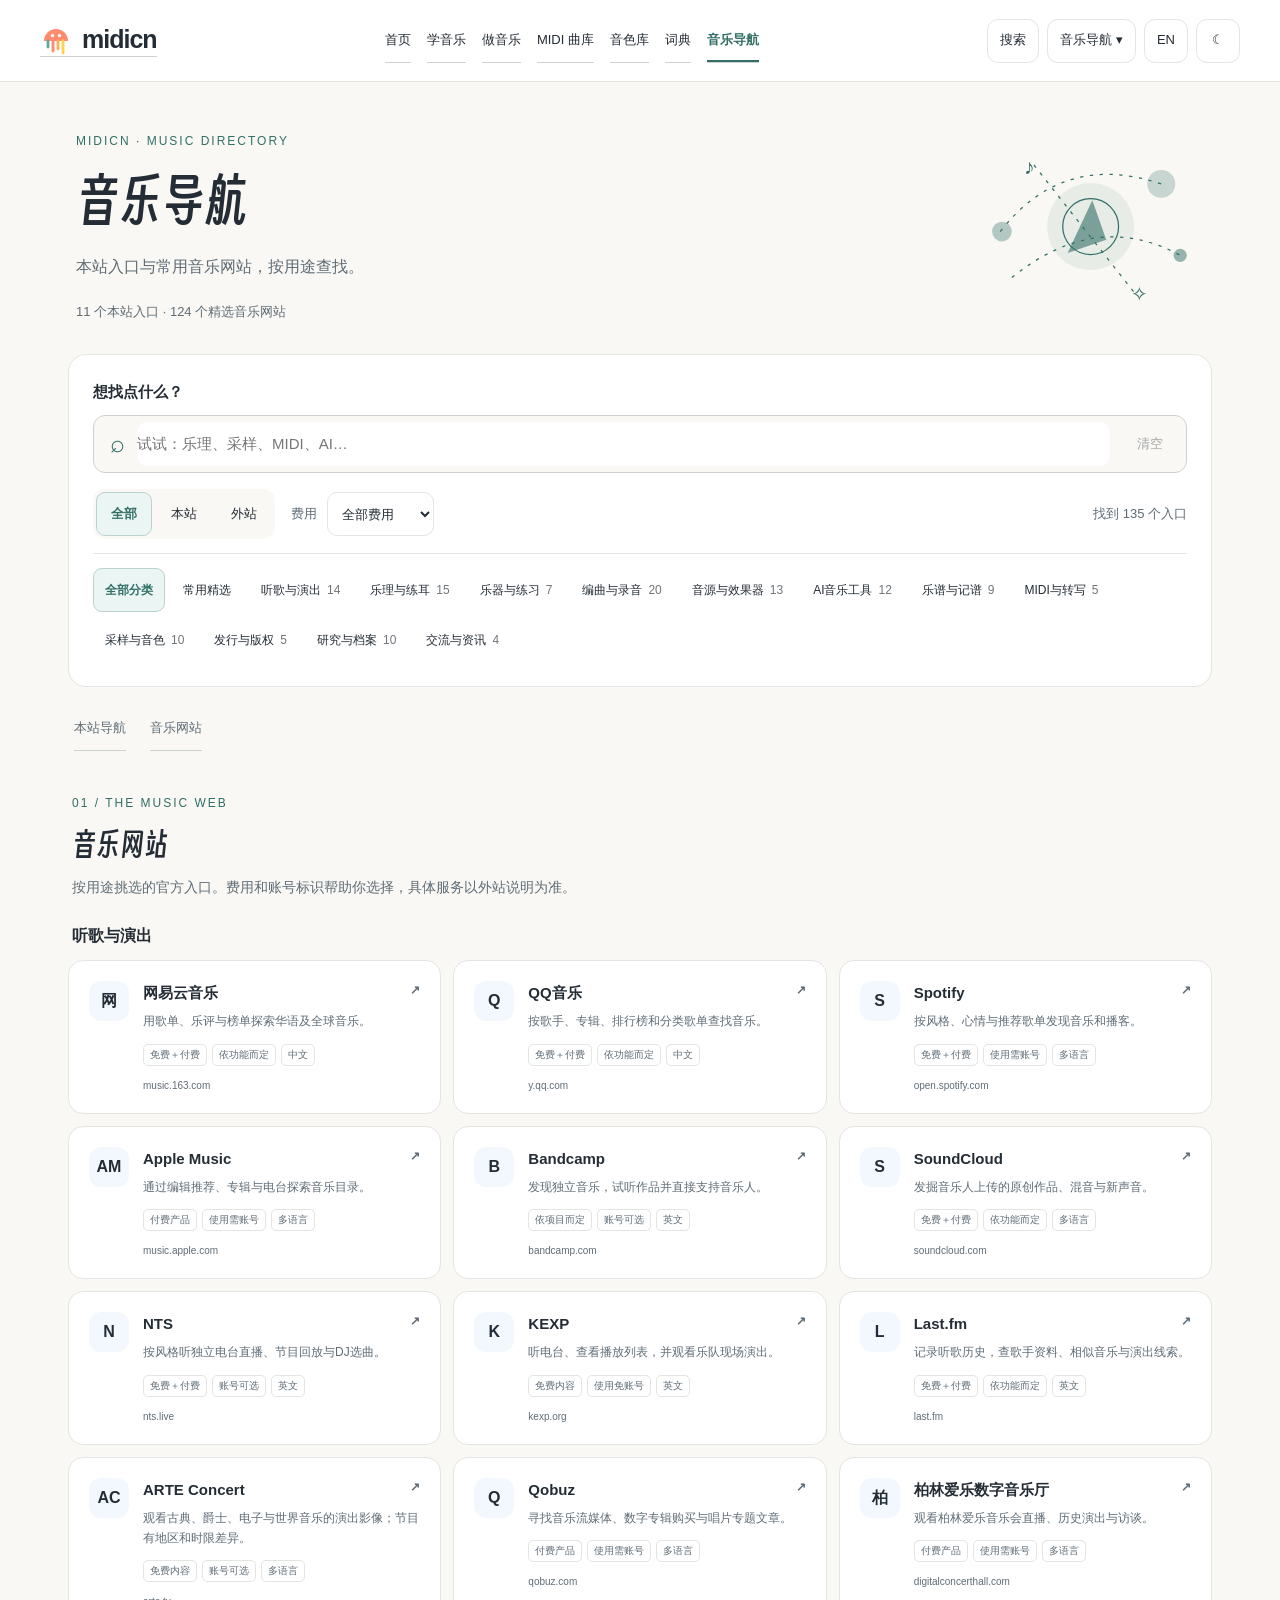
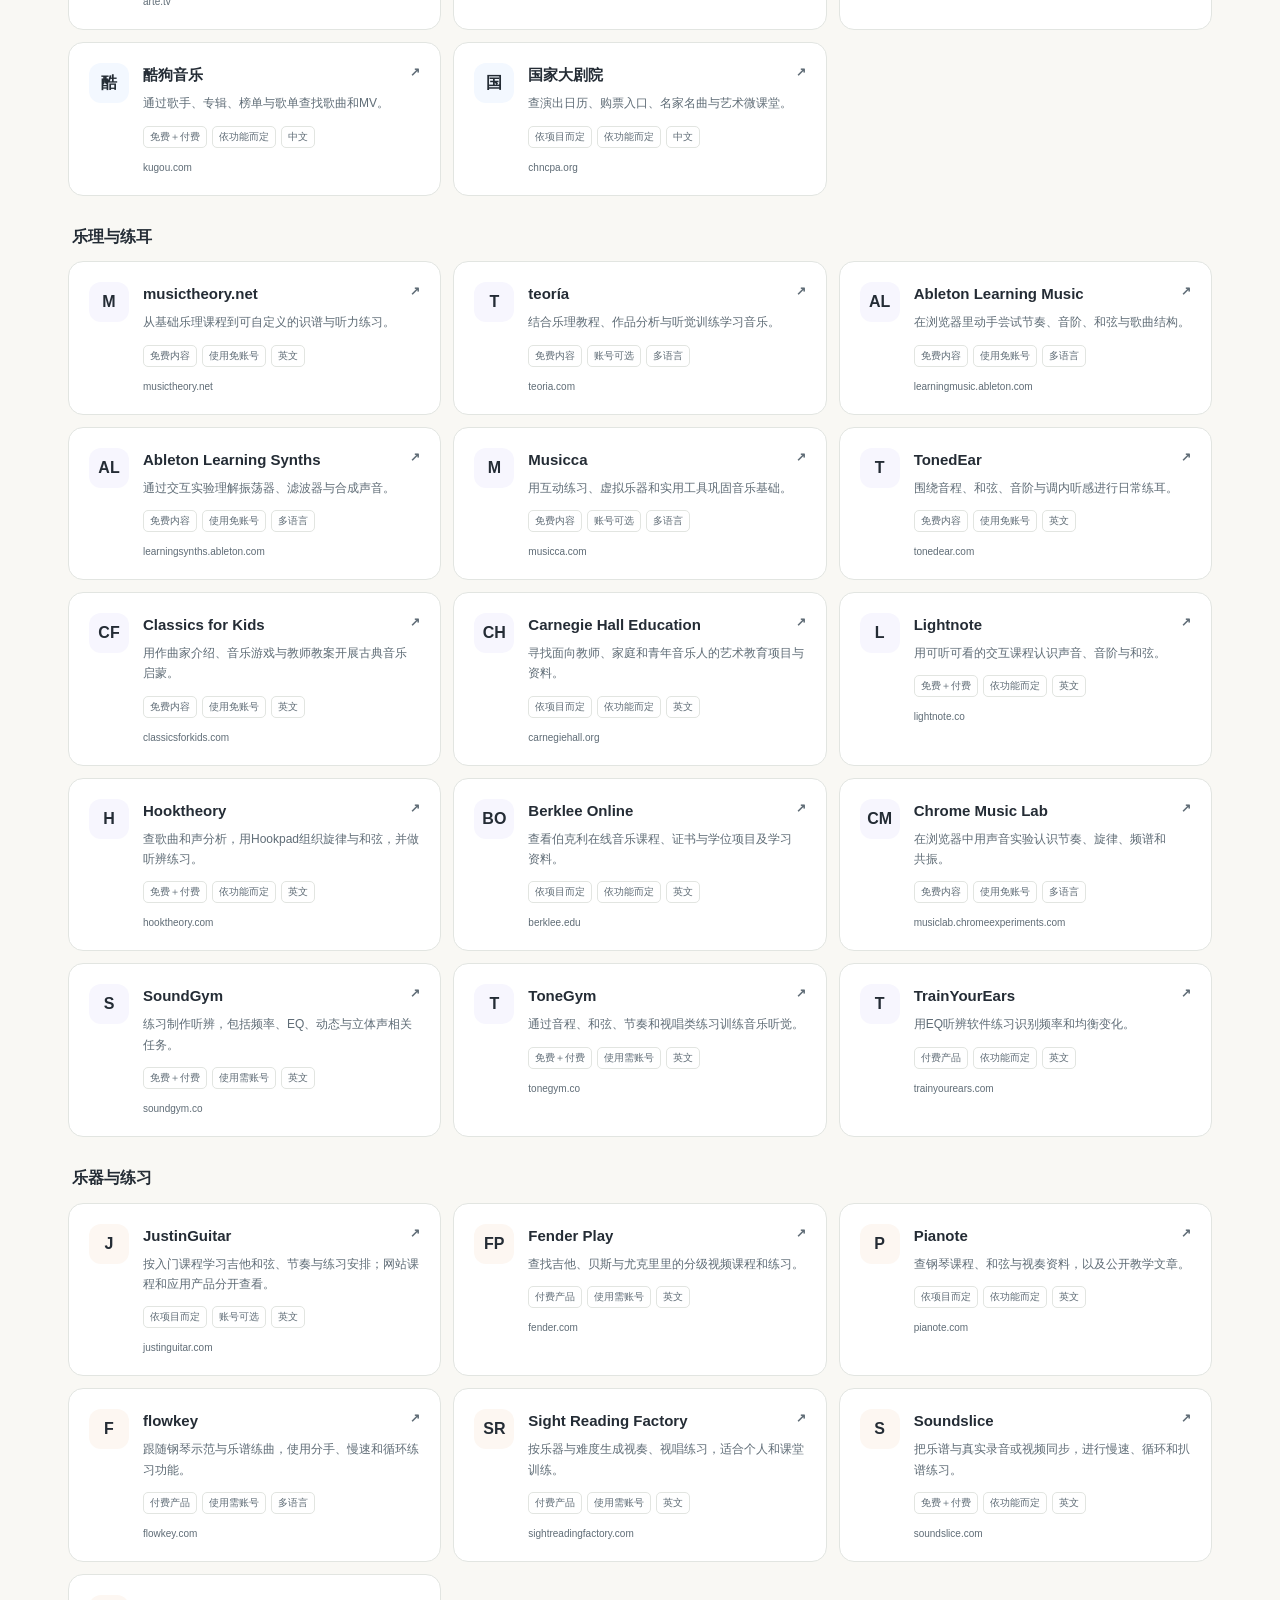
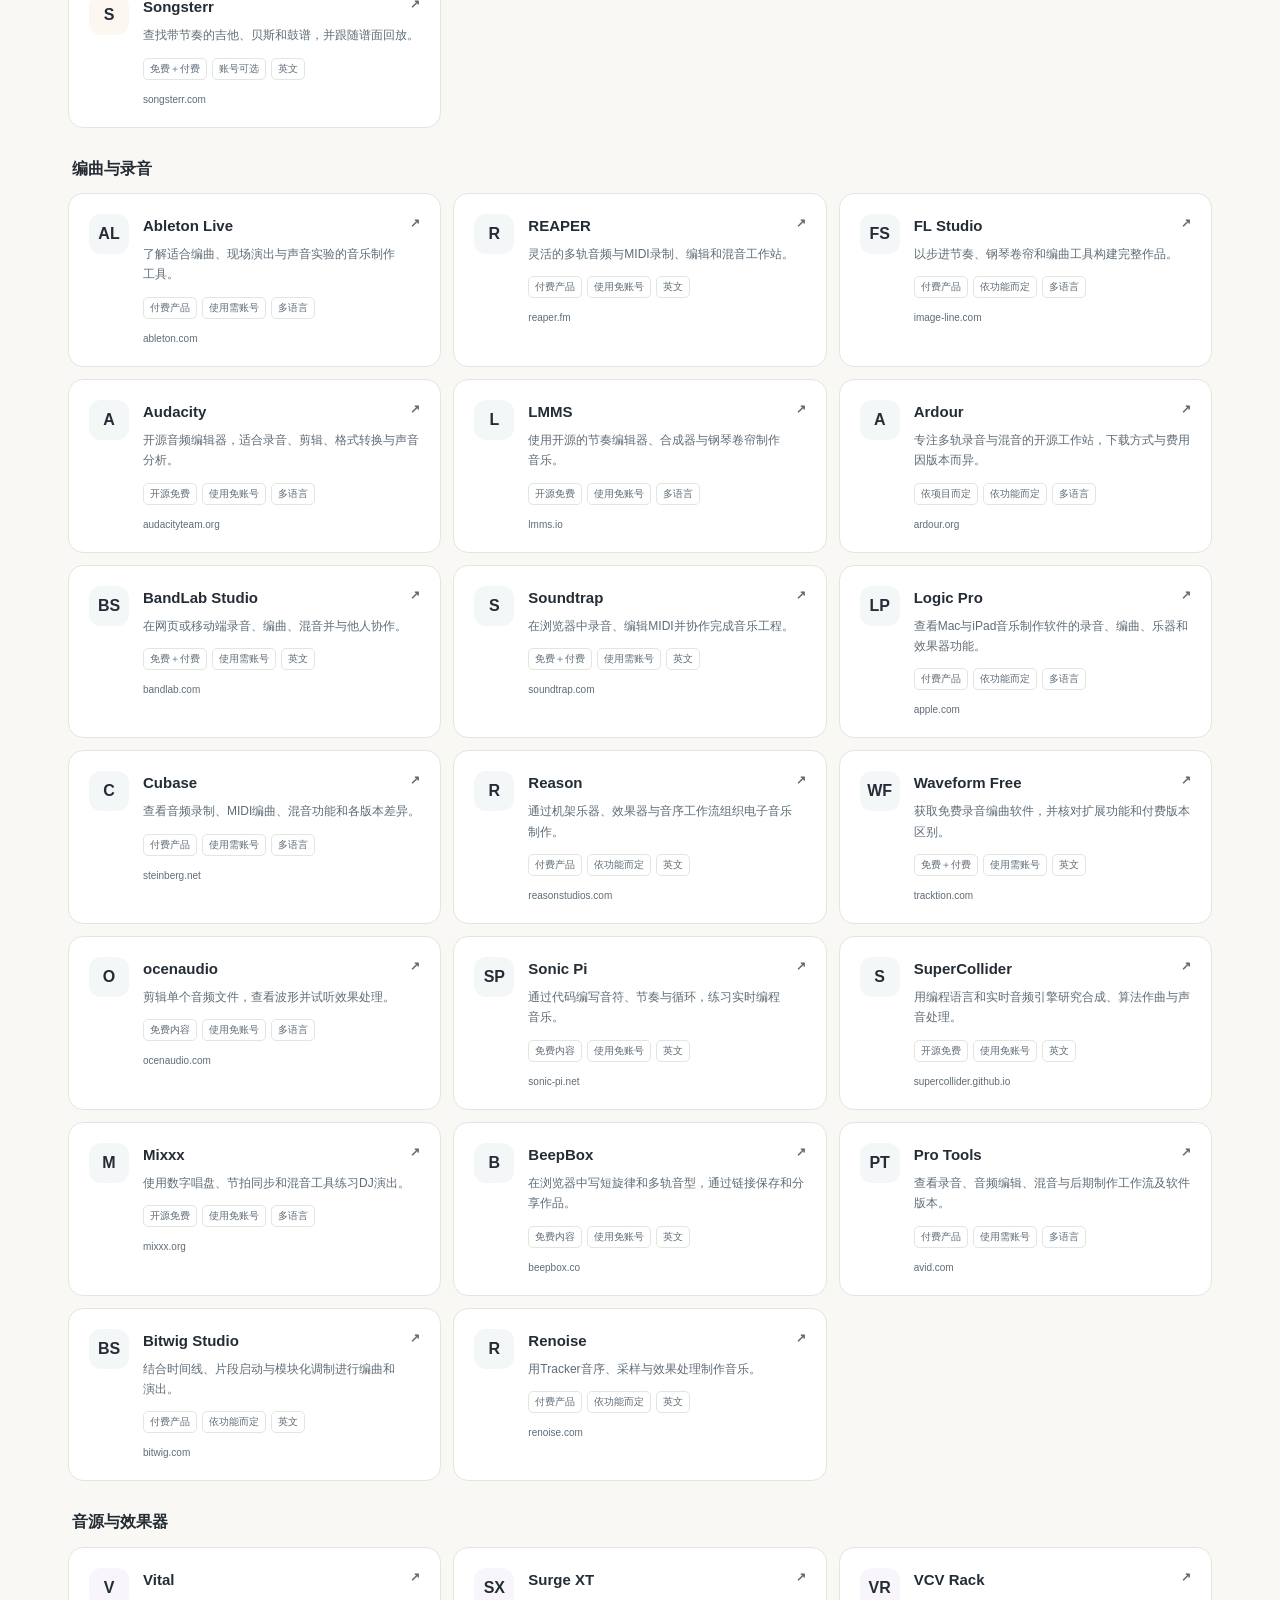
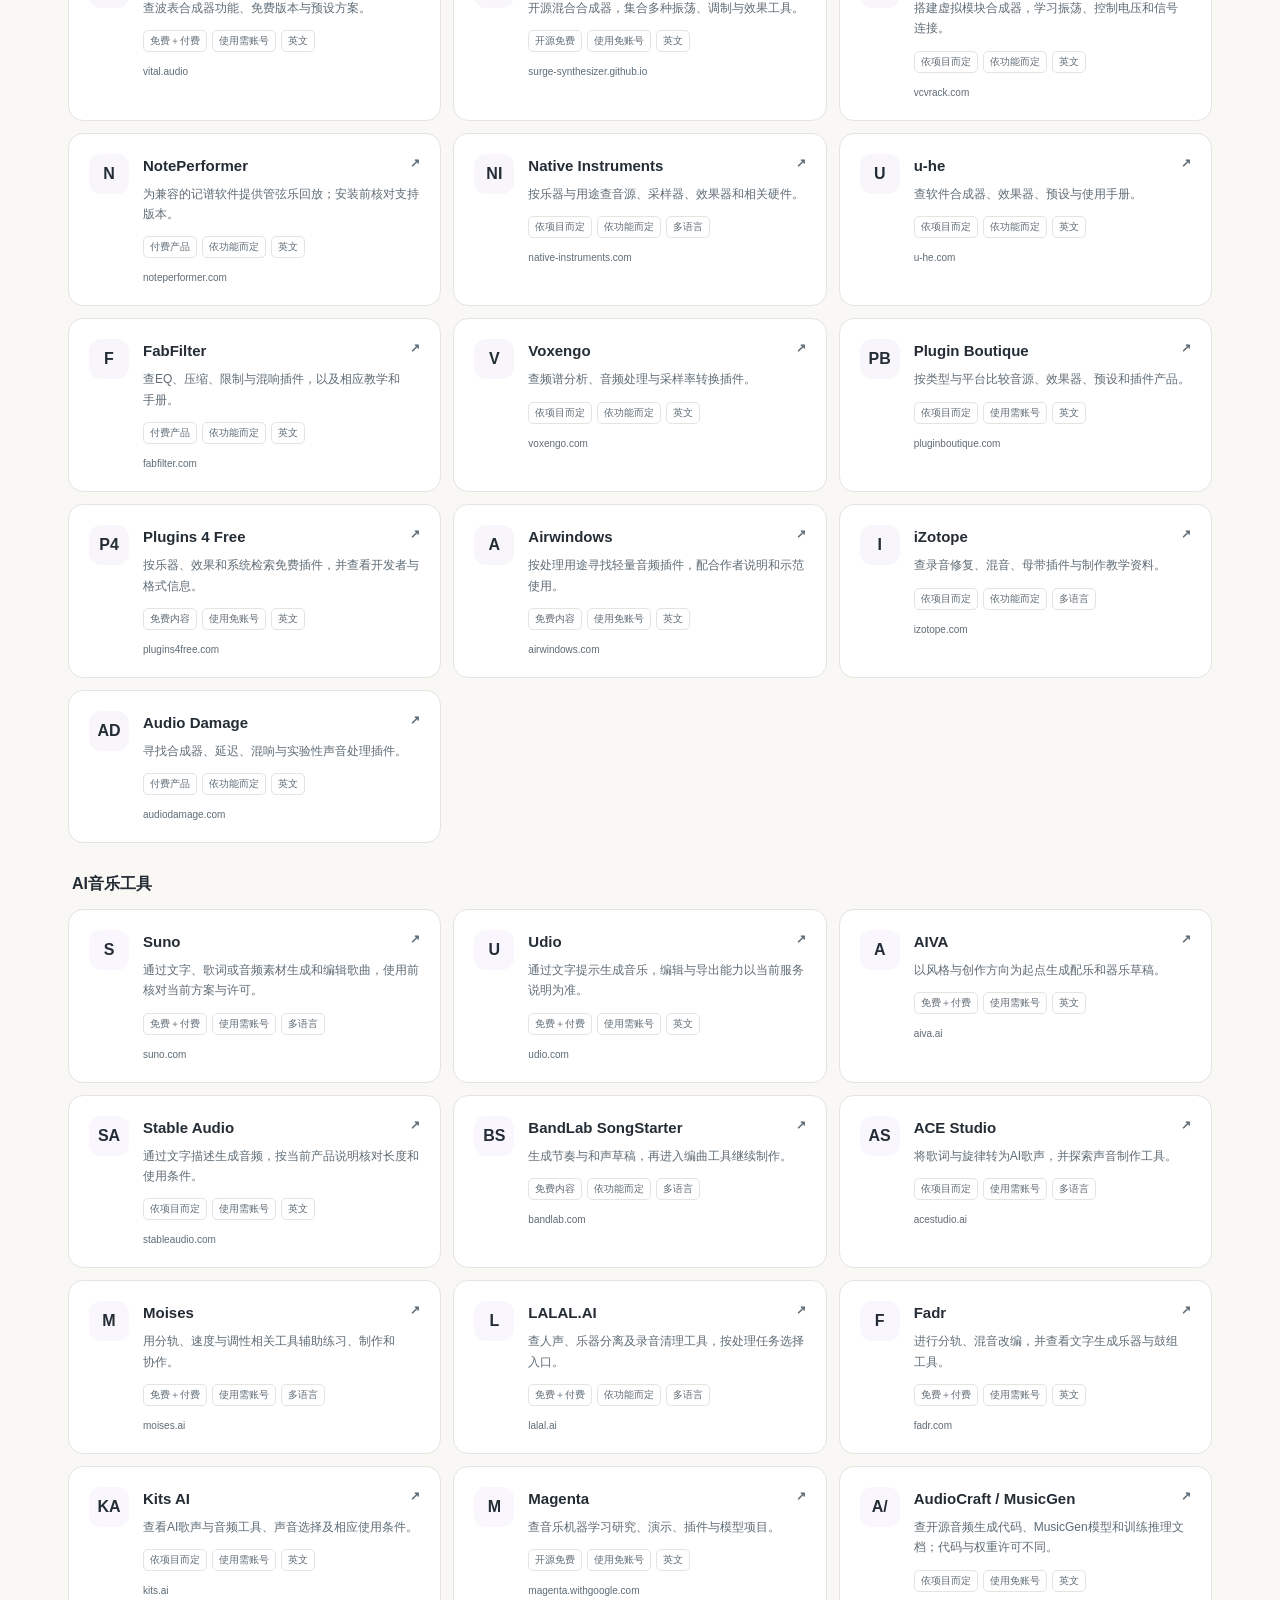
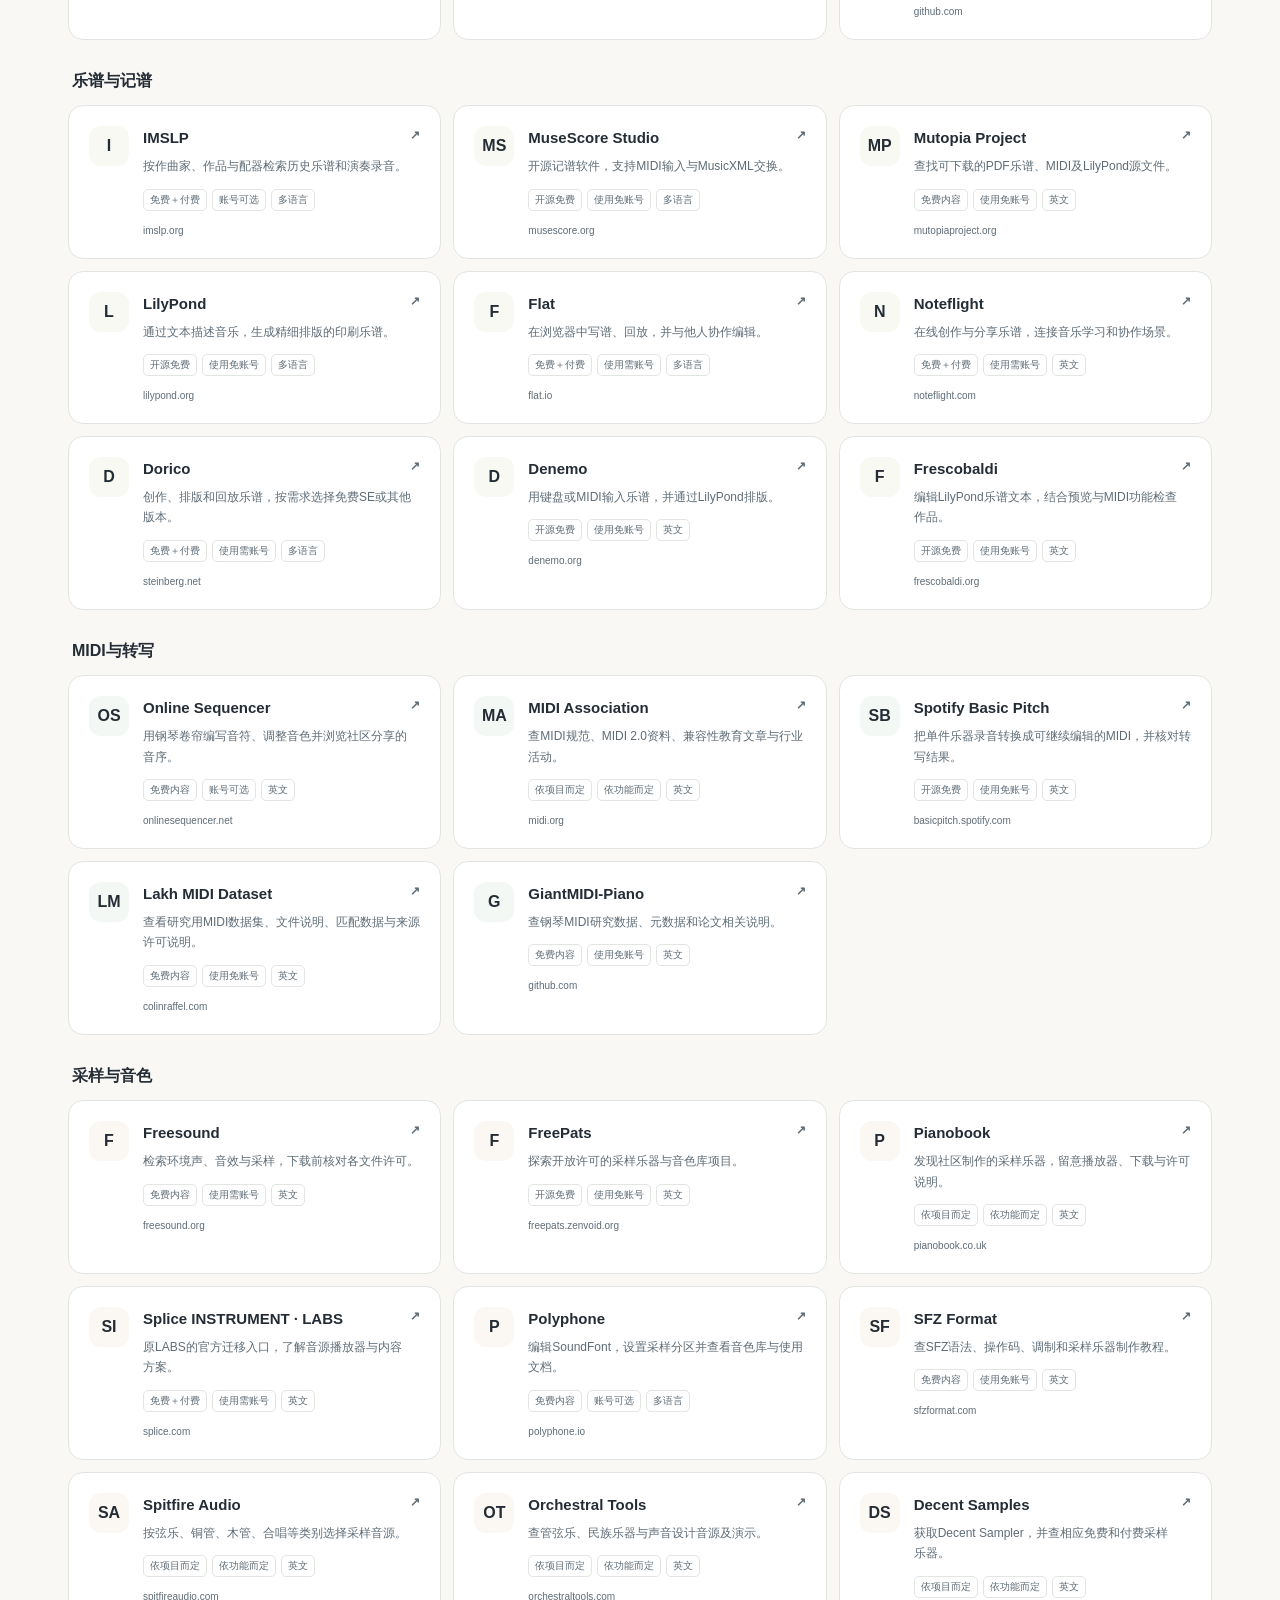
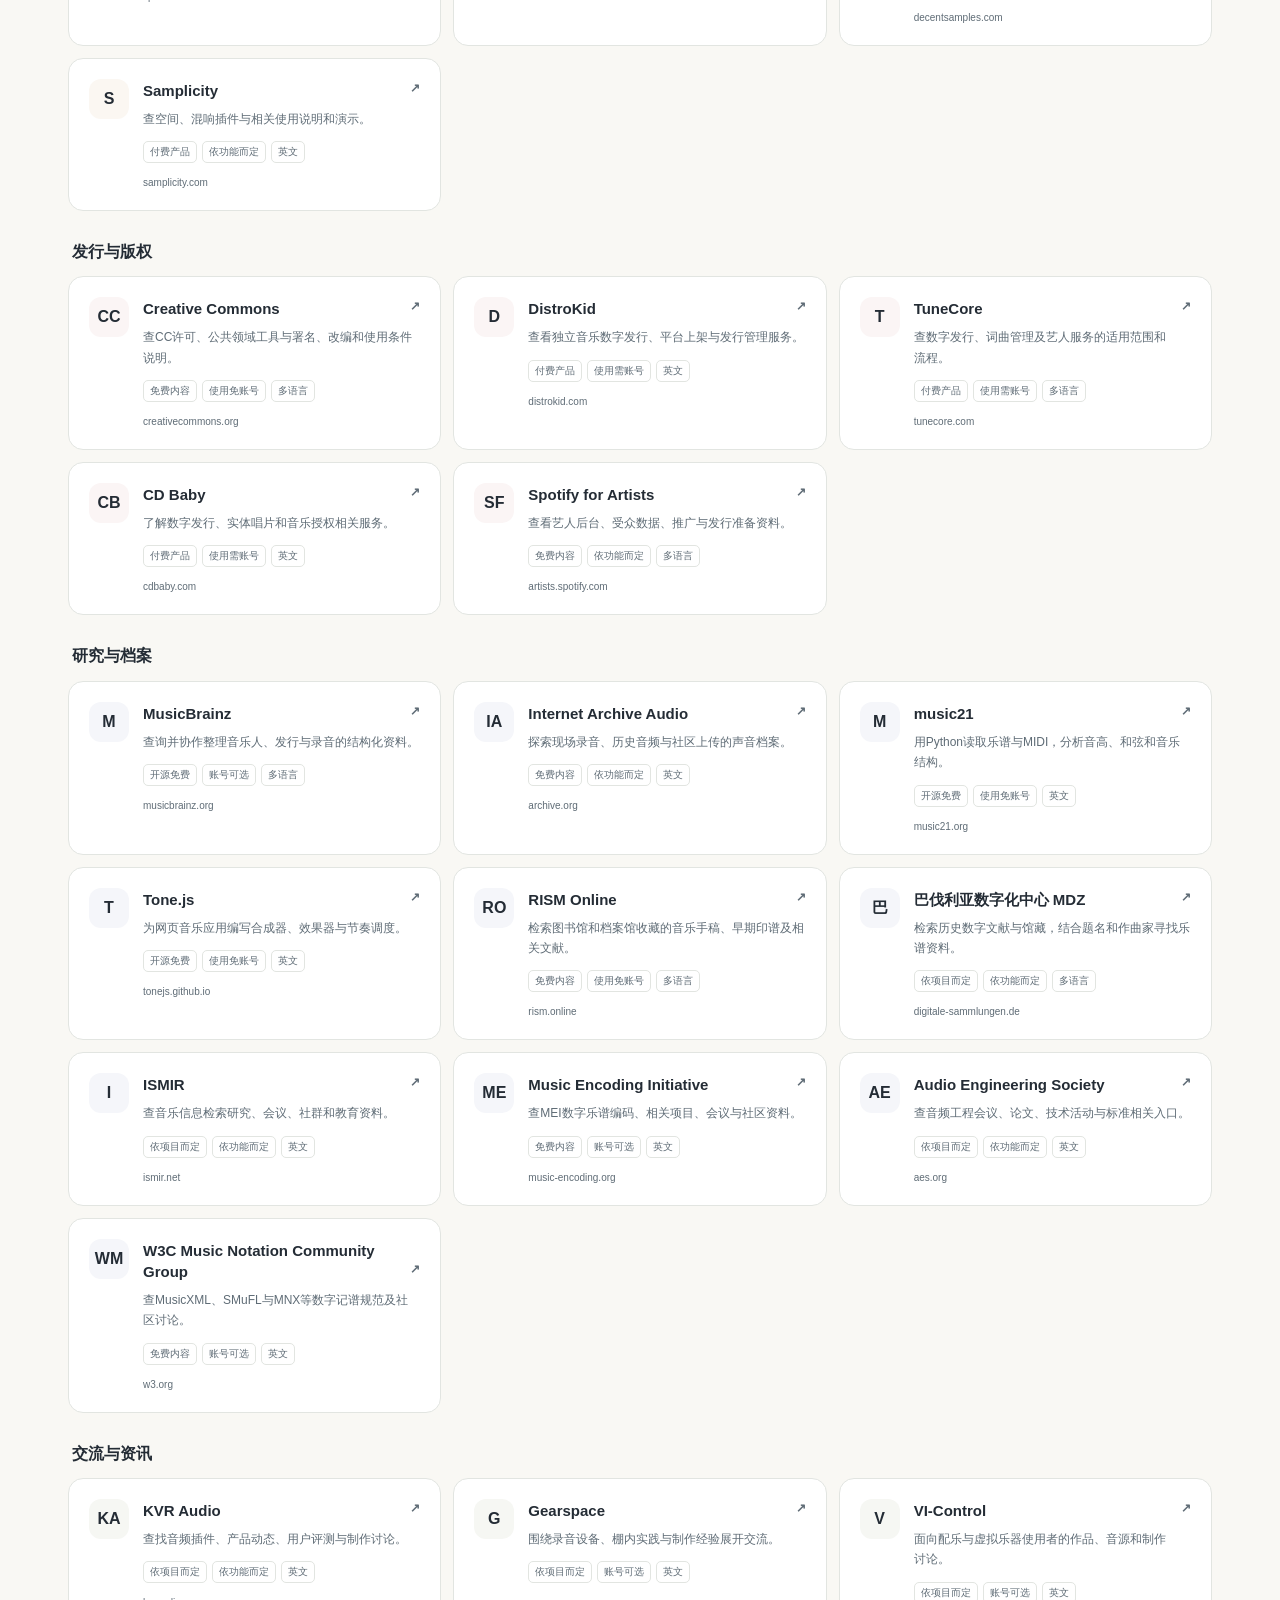
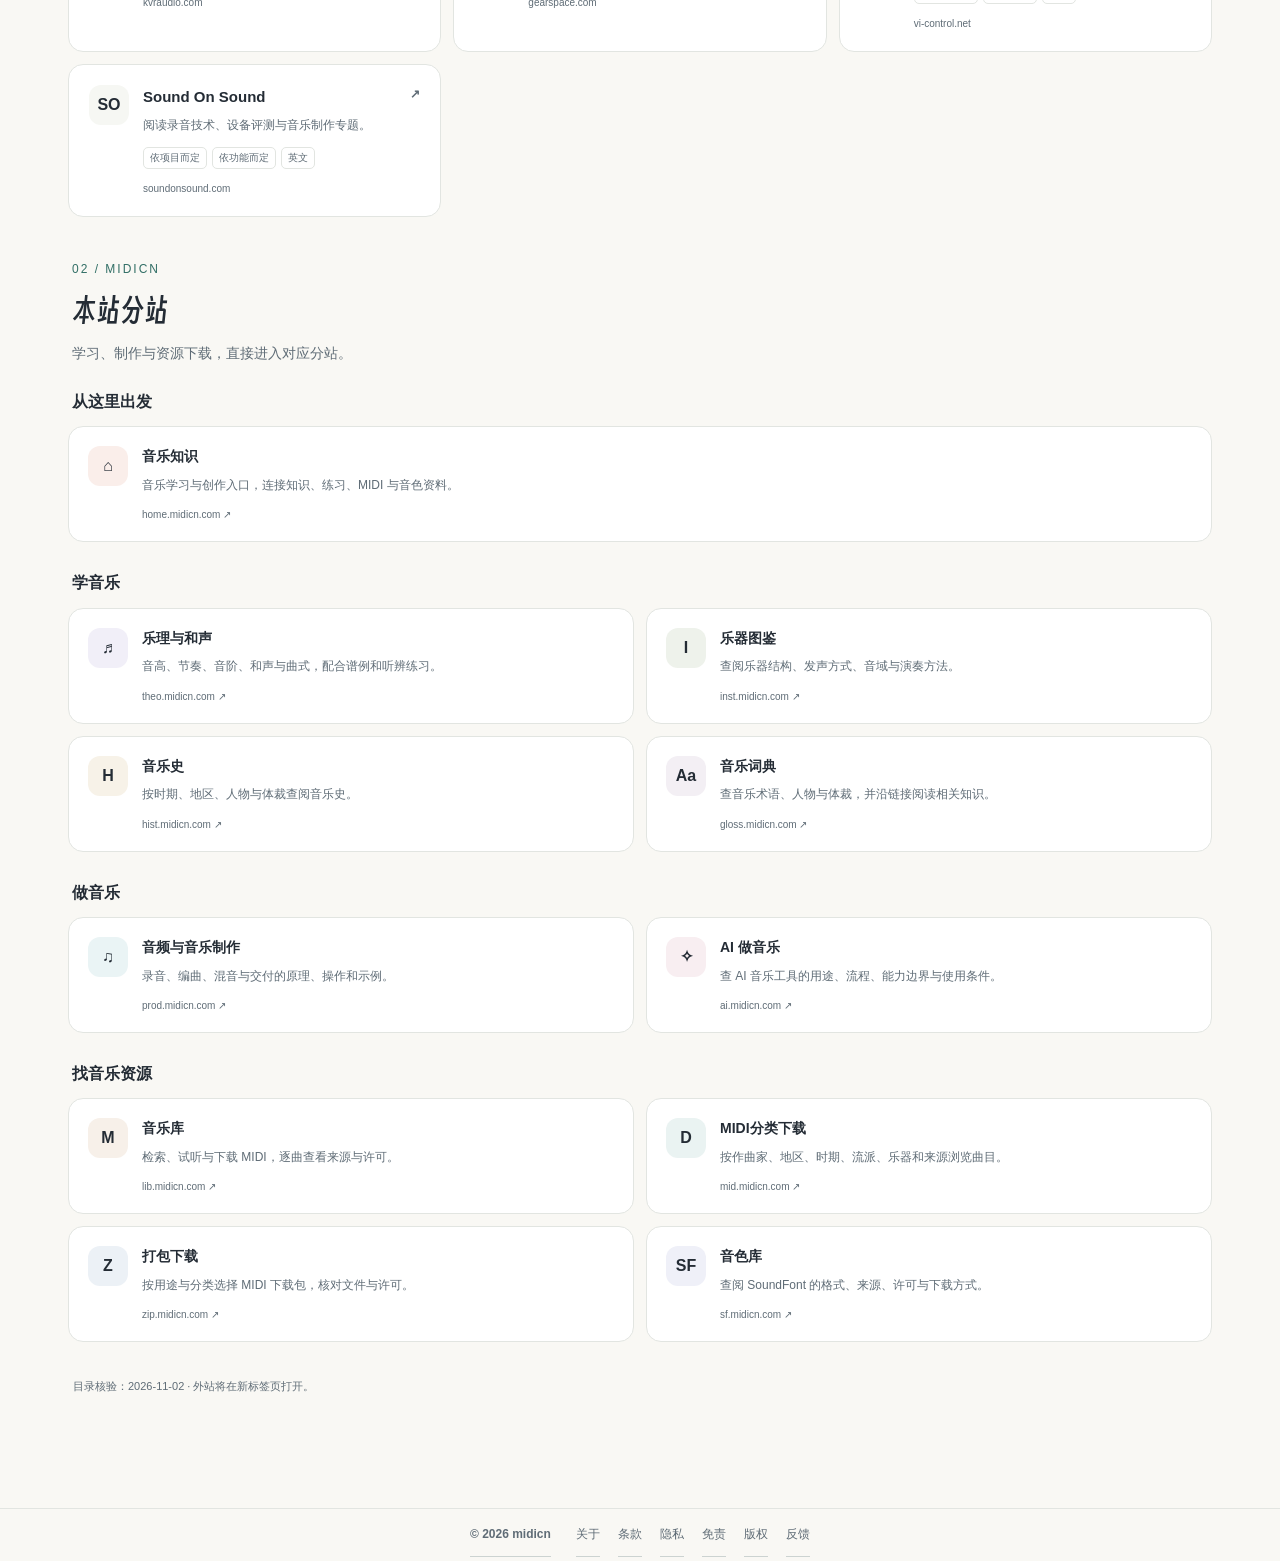
==== commit 2bb113fe: "Improve MIDI discovery and expand music directory (core 1.4.0)" ====
--- a/index.html
+++ b/index.html
@@ -6,14 +6,14 @@
 <meta property="og:title" content="音乐导航 · midicn Music Directory"><meta property="og:description" content="查找 midicn 分站与音乐网站，按用途搜索和筛选。"><meta property="og:type" content="website"><meta property="og:url" content="https://nav.midicn.com/"><meta property="og:site_name" content="midicn · 音乐导航"><meta property="og:locale" content="zh_CN"><meta property="og:image" content="https://nav.midicn.com/assets/og.png"><meta name="twitter:card" content="summary_large_image">
 <meta property="og:image:width" content="1200"><meta property="og:image:height" content="630"><meta property="og:image:alt" content="midicn · 音乐导航"><meta name="twitter:title" content="音乐导航 · midicn Music Directory"><meta name="twitter:description" content="查找 midicn 分站与音乐网站，按用途搜索和筛选。"><meta name="twitter:image" content="https://nav.midicn.com/assets/og.png">
 <meta name="theme-color" content="#5caaa0"><link rel="manifest" href="manifest.json"><link rel="apple-touch-icon" href="assets/core/icons/icon-192.png"><link rel="icon" href="[data-uri]">
-<script>(()=>{try{const a=document.cookie.split(';').map(x=>x.trim()).filter(x=>x.startsWith('midicn-theme=')).pop();const v=a?a.split('=')[1]:localStorage.getItem('midicn-theme');if(v==='light'||v==='dark')document.documentElement.dataset.theme=v}catch{}})();</script><link rel="preload" as="font" type="font/woff2" href="assets/fonts/p.e0ef59f566.da85fef5eb80.woff2" crossorigin><style>@font-face{font-family:"Smiley Sans";src:url("assets/fonts/p.e0ef59f566.da85fef5eb80.woff2") format("woff2");font-display:swap}</style><link rel="stylesheet" href="assets/ui/base.1fc49057f680.css"><link rel="stylesheet" href="assets/ui/directory.cc5bee82d367.css"><script type="application/ld+json">{"@context":"https://schema.org","@type":"WebPage","name":"音乐导航 · midicn Music Directory","description":"查找 midicn 分站与音乐网站，按用途搜索和筛选。","url":"https://nav.midicn.com/","inLanguage":"zh"}</script></head>
+<script>(()=>{try{const a=document.cookie.split(';').map(x=>x.trim()).filter(x=>x.startsWith('midicn-theme=')).pop();const v=a?a.split('=')[1]:localStorage.getItem('midicn-theme');if(v==='light'||v==='dark')document.documentElement.dataset.theme=v}catch{}})();</script><link rel="preload" as="font" type="font/woff2" href="assets/fonts/p.f001f89bb9.1ee5c47e2277.woff2" crossorigin><style>@font-face{font-family:"Smiley Sans";src:url("assets/fonts/p.f001f89bb9.1ee5c47e2277.woff2") format("woff2");font-display:swap}</style><link rel="stylesheet" href="assets/ui/base.498b1943d78c.css"><link rel="stylesheet" href="assets/ui/directory.7d813c91f6e9.css"><script type="application/ld+json">{"@context":"https://schema.org","@type":"WebPage","name":"音乐导航 · midicn Music Directory","description":"查找 midicn 分站与音乐网站，按用途搜索和筛选。","url":"https://nav.midicn.com/","inLanguage":"zh"}</script></head>
 <body><a class="skip-link" href="#main" data-zh="跳至正文" data-en="Skip to content">跳至正文</a>
 <header class="site-header">
 <a class="site-brand" href="https://home.midicn.com/" data-zh-href="https://home.midicn.com/" data-en-href="https://home.midicn.com/en/" aria-label="midicn"><span class="jf-stack"><svg viewBox="0 0 32 32" width="32" height="32" class="jf jf-idle" aria-hidden="true"><path d="M4 17A12 12 0 0 1 28 17Z" class="jf-dome"/><path d="M8 17V23.0" stroke-width="2.8" stroke-linecap="round" fill="none" class="jf-t1"/><path d="M13 17V27.0" stroke-width="2.8" stroke-linecap="round" fill="none" class="jf-t2"/><path d="M18 17V25.0" stroke-width="2.8" stroke-linecap="round" fill="none" class="jf-t3"/><path d="M23 17V29.0" stroke-width="2.8" stroke-linecap="round" fill="none" class="jf-t4"/><circle cx="12.5" cy="11.5" r="1.7" fill="var(--ink)"/><circle cx="19.5" cy="11.5" r="1.7" fill="var(--ink)"/></svg></span><b>midicn</b></a>
 <nav class="site-task-nav" data-zh-label="全站导航" data-en-label="Main navigation" aria-label="全站导航"><a href="https://home.midicn.com/" data-zh="首页" data-en="Home" data-zh-href="https://home.midicn.com/" data-en-href="https://home.midicn.com/en/">首页</a><a href="https://home.midicn.com/learn/" data-zh-href="https://home.midicn.com/learn/" data-en-href="https://home.midicn.com/en/learn/" data-zh="学音乐" data-en="Learn">学音乐</a><a href="https://home.midicn.com/make/" data-zh-href="https://home.midicn.com/make/" data-en-href="https://home.midicn.com/en/make/" data-zh="做音乐" data-en="Create">做音乐</a><a href="https://lib.midicn.com/" data-zh="MIDI 曲库" data-en="MIDI" data-zh-href="https://lib.midicn.com/" data-en-href="https://lib.midicn.com/">MIDI 曲库</a><a href="https://sf.midicn.com/" data-zh="音色库" data-en="SoundFonts" data-zh-href="https://sf.midicn.com/" data-en-href="https://sf.midicn.com/">音色库</a><a href="https://gloss.midicn.com/" data-zh="词典" data-en="Glossary" data-zh-href="https://gloss.midicn.com/" data-en-href="https://gloss.midicn.com/en/">词典</a><a data-directory-group="directory" href="https://nav.midicn.com/" data-zh="音乐导航" data-en="Directory" data-zh-href="https://nav.midicn.com/" data-en-href="https://nav.midicn.com/" aria-current="page">音乐导航</a></nav>
 <div class="site-actions"><a class="site-search" href="https://home.midicn.com/search/" data-zh-href="https://home.midicn.com/search/" data-en-href="https://home.midicn.com/en/search/" data-zh="搜索" data-en="Search">搜索</a>
-<div class="site-switcher"><button id="navmenu-btn" type="button" aria-expanded="false" aria-controls="navmenu-panel" data-zh="音乐导航 ▾" data-en="Directory ▾" data-zh-label="切换分站" data-en-label="Choose a site" aria-label="切换分站">音乐导航 ▾</button><nav id="navmenu-panel" class="site-menu" hidden aria-label="全部分站"><a href="https://nav.midicn.com/" data-zh="音乐导航" data-en="Directory" data-zh-href="https://nav.midicn.com/" data-en-href="https://nav.midicn.com/" aria-current="page"><span class="site-dot" style="--dot:#5caaa0" aria-hidden="true"></span><span data-label>音乐导航</span></a><a href="https://lib.midicn.com/" data-zh="MIDI 库" data-en="MIDI Library" data-zh-href="https://lib.midicn.com/" data-en-href="https://lib.midicn.com/"><span class="site-dot" style="--dot:#c28a55" aria-hidden="true"></span><span data-label>MIDI 库</span></a><a href="https://mid.midicn.com/" data-zh="维度浏览" data-en="Dimensions" data-zh-href="https://mid.midicn.com/" data-en-href="https://mid.midicn.com/"><span class="site-dot" style="--dot:#5ca69c" aria-hidden="true"></span><span data-label>维度浏览</span></a><a href="https://zip.midicn.com/" data-zh="包下载" data-en="Packs" data-zh-href="https://zip.midicn.com/" data-en-href="https://zip.midicn.com/"><span class="site-dot" style="--dot:#6995bd" aria-hidden="true"></span><span data-label>包下载</span></a><a href="https://sf.midicn.com/" data-zh="音色库" data-en="SoundFonts" data-zh-href="https://sf.midicn.com/" data-en-href="https://sf.midicn.com/"><span class="site-dot" style="--dot:#818aca" aria-hidden="true"></span><span data-label>音色库</span></a><a href="https://home.midicn.com/" data-zh="首页" data-en="Home" data-zh-href="https://home.midicn.com/" data-en-href="https://home.midicn.com/en/"><span class="site-dot" style="--dot:#d9795c" aria-hidden="true"></span><span data-label>首页</span></a><a href="https://gloss.midicn.com/" data-zh="词典" data-en="Dictionary" data-zh-href="https://gloss.midicn.com/" data-en-href="https://gloss.midicn.com/en/"><span class="site-dot" style="--dot:#a484ae" aria-hidden="true"></span><span data-label>词典</span></a><a href="https://hist.midicn.com/" data-zh="音乐史" data-en="Music History" data-zh-href="https://hist.midicn.com/" data-en-href="https://hist.midicn.com/en/"><span class="site-dot" style="--dot:#c49a51" aria-hidden="true"></span><span data-label>音乐史</span></a><a href="https://theo.midicn.com/" data-zh="乐理" data-en="Theory" data-zh-href="https://theo.midicn.com/" data-en-href="https://theo.midicn.com/en/"><span class="site-dot" style="--dot:#9381c6" aria-hidden="true"></span><span data-label>乐理</span></a><a href="https://inst.midicn.com/" data-zh="乐器" data-en="Instruments" data-zh-href="https://inst.midicn.com/" data-en-href="https://inst.midicn.com/en/"><span class="site-dot" style="--dot:#7b9d68" aria-hidden="true"></span><span data-label>乐器</span></a><a href="https://prod.midicn.com/" data-zh="音频" data-en="Audio" data-zh-href="https://prod.midicn.com/" data-en-href="https://prod.midicn.com/en/"><span class="site-dot" style="--dot:#61a9b2" aria-hidden="true"></span><span data-label>音频</span></a><a href="https://ai.midicn.com/" data-zh="AI 做音乐" data-en="AI Music" data-zh-href="https://ai.midicn.com/" data-en-href="https://ai.midicn.com/en/"><span class="site-dot" style="--dot:#cb7993" aria-hidden="true"></span><span data-label>AI 做音乐</span></a></nav></div>
-<button id="lang" type="button" data-zh-label="切换语言" data-en-label="Switch language" aria-label="切换语言">EN</button><button id="theme" type="button" aria-label="切换明暗">☾</button></div></header><main id="main" class="doc doc-catalog" tabindex="-1"><section class="directory-hero"><div><p class="directory-eyebrow">MIDICN · MUSIC DIRECTORY</p><h1 data-zh="音乐导航" data-en="Music directory" >音乐导航</h1><p data-zh="本站入口与常用音乐网站，按用途查找。" data-en="Find midicn sites and useful music websites by purpose." class="directory-intro">本站入口与常用音乐网站，按用途查找。</p><p data-zh="11 个本站入口 · 42 个精选音乐网站" data-en="11 midicn destinations · 42 curated music websites" class="directory-summary">11 个本站入口 · 42 个精选音乐网站</p></div><svg class="directory-orbit" viewBox="0 0 280 210" aria-hidden="true"><path d="M32 109Q108 11 228 51M46 165Q149 82 251 138M73 28L198 187" fill="none" stroke="currentColor" stroke-width="1.5" stroke-dasharray="4 8"/><circle cx="142" cy="103" r="53" fill="currentColor" opacity=".09"/><circle cx="142" cy="103" r="34" fill="none" stroke="currentColor" stroke-width="1.5"/><path d="M144 71L161 119L114 135Z" fill="currentColor" opacity=".6"/><circle cx="34" cy="109" r="12" fill="currentColor" opacity=".35"/><circle cx="228" cy="51" r="17" fill="currentColor" opacity=".25"/><circle cx="251" cy="138" r="8" fill="currentColor" opacity=".5"/><text x="61" y="39" fill="currentColor" font-size="26">♪</text><text x="191" y="194" fill="currentColor" font-size="24">✧</text></svg></section><section class="directory-search-panel" aria-label="导航搜索"><label for="directory-q"><span data-zh="想找点什么？" data-en="What are you looking for?" >想找点什么？</span></label><div class="directory-search-row"><span aria-hidden="true">⌕</span><input id="directory-q" type="search" autocomplete="off" data-zh-label="搜索导航收录的网站与分站" data-en-label="Search directory websites and midicn sites" aria-label="搜索导航收录的网站与分站" data-ph-zh="试试：乐理、采样、MIDI、AI…" data-ph-en="Try theory, samples, MIDI, AI…" placeholder="试试：乐理、采样、MIDI、AI…"><button type="button" id="directory-clear"><span data-zh="清空" data-en="Clear" >清空</span></button></div><div class="directory-controls"><div class="directory-segment" role="group" aria-label="搜索范围"><button type="button" data-directory-scope="all" aria-pressed="true"><span data-zh="全部" data-en="All" >全部</span></button><button type="button" data-directory-scope="internal" aria-pressed="false"><span data-zh="本站" data-en="midicn" >本站</span></button><button type="button" data-directory-scope="external" aria-pressed="false"><span data-zh="外站" data-en="Websites" >外站</span></button></div><label class="directory-cost-label"><span data-zh="费用" data-en="Access" >费用</span><select id="directory-cost" aria-label="筛选费用" data-zh-label="筛选费用" data-en-label="Filter access"><option value="all" data-zh="全部费用" data-en="All access">全部费用</option><option value="free" data-zh="有免费内容" data-en="Free options">有免费内容</option><option value="open" data-zh="开源免费" data-en="Open source">开源免费</option></select></label><span id="directory-count" class="directory-count" role="status" aria-live="polite"></span></div><div class="directory-categories" role="group" aria-label="网站分类"><button type="button" data-directory-category="all" aria-pressed="true"><span data-zh="全部分类" data-en="All categories" >全部分类</span></button><button type="button" data-directory-category="featured" aria-pressed="false"><span data-zh="常用精选" data-en="Quick picks" >常用精选</span></button><button type="button" data-directory-category="listen" aria-pressed="false"><span data-zh="听见音乐" data-en="Listen" >听见音乐</span></button><button type="button" data-directory-category="learn" aria-pressed="false"><span data-zh="学习与练耳" data-en="Learn" >学习与练耳</span></button><button type="button" data-directory-category="create" aria-pressed="false"><span data-zh="创作与制作" data-en="Create" >创作与制作</span></button><button type="button" data-directory-category="ai" aria-pressed="false"><span data-zh="AI音乐工具" data-en="AI Music" >AI音乐工具</span></button><button type="button" data-directory-category="scores" aria-pressed="false"><span data-zh="乐谱与记谱" data-en="Scores" >乐谱与记谱</span></button><button type="button" data-directory-category="sounds" aria-pressed="false"><span data-zh="音源与素材" data-en="Sounds" >音源与素材</span></button><button type="button" data-directory-category="community" aria-pressed="false"><span data-zh="社区与档案" data-en="Community" >社区与档案</span></button></div></section><nav class="directory-jump" aria-label="本页导航"><a href="#our-sites"><span data-zh="本站导航" data-en="Explore midicn" >本站导航</span></a><a href="#music-web"><span data-zh="音乐网站" data-en="Explore the music web" >音乐网站</span></a></nav><section id="our-sites" class="directory-section" data-directory-section="internal"><div class="directory-section-heading"><span class="directory-kicker">01 / MIDICN</span><h2 data-zh="我们的音乐小宇宙" data-en="A small universe of music" >我们的音乐小宇宙</h2><p data-zh="从一个入口开始，知识、创作与资源慢慢连起来。" data-en="Start anywhere. Knowledge, creativity and resources connect from here." >从一个入口开始，知识、创作与资源慢慢连起来。</p></div><section id="start" class="directory-group" data-directory-group-section><h3 data-zh="从这里出发" data-en="Start here" class="directory-group-title">从这里出发</h3><div class="directory-grid"><a class="directory-card directory-internal" data-directory-card data-kind="internal" data-search="音乐知识 Music Knowledge 音乐学习与创作入口，连接知识、练习、MIDI 与音色资料。 Find music knowledge, practice, MIDI resources and SoundFonts. home" data-category="internal" data-cost="free" data-language="多语言" href="https://home.midicn.com/" data-zh-href="https://home.midicn.com/" data-en-href="https://home.midicn.com/en/" style="--card-accent:#d9795c"><span class="directory-monogram" aria-hidden="true">⌂</span><div><h4 data-zh="音乐知识" data-en="Music Knowledge" >音乐知识</h4><p data-zh="音乐学习与创作入口，连接知识、练习、MIDI 与音色资料。" data-en="Find music knowledge, practice, MIDI resources and SoundFonts." >音乐学习与创作入口，连接知识、练习、MIDI 与音色资料。</p><span class="directory-host">home.midicn.com <span aria-hidden="true">↗</span></span></div></a></div></section><section id="learn" class="directory-group" data-directory-group-section><h3 data-zh="学音乐" data-en="Learn music" class="directory-group-title">学音乐</h3><div class="directory-grid"><a class="directory-card directory-internal" data-directory-card data-kind="internal" data-search="乐理与和声 Theory 音高、节奏、音阶、和声与曲式，配合谱例和听辨练习。 Study pitch, rhythm, scales, harmony and form with examples and listening tasks. theo" data-category="internal" data-cost="free" data-language="多语言" href="https://theo.midicn.com/" data-zh-href="https://theo.midicn.com/" data-en-href="https://theo.midicn.com/en/" style="--card-accent:#9381c6"><span class="directory-monogram" aria-hidden="true">♬</span><div><h4 data-zh="乐理与和声" data-en="Theory" >乐理与和声</h4><p data-zh="音高、节奏、音阶、和声与曲式，配合谱例和听辨练习。" data-en="Study pitch, rhythm, scales, harmony and form with examples and listening tasks." >音高、节奏、音阶、和声与曲式，配合谱例和听辨练习。</p><span class="directory-host">theo.midicn.com <span aria-hidden="true">↗</span></span></div></a><a class="directory-card directory-internal" data-directory-card data-kind="internal" data-search="乐器图鉴 Instruments 查阅乐器结构、发声方式、音域与演奏方法。 Explore instrument construction, sound production, ranges and playing techniques. inst" data-category="internal" data-cost="free" data-language="多语言" href="https://inst.midicn.com/" data-zh-href="https://inst.midicn.com/" data-en-href="https://inst.midicn.com/en/" style="--card-accent:#7b9d68"><span class="directory-monogram" aria-hidden="true">I</span><div><h4 data-zh="乐器图鉴" data-en="Instruments" >乐器图鉴</h4><p data-zh="查阅乐器结构、发声方式、音域与演奏方法。" data-en="Explore instrument construction, sound production, ranges and playing techniques." >查阅乐器结构、发声方式、音域与演奏方法。</p><span class="directory-host">inst.midicn.com <span aria-hidden="true">↗</span></span></div></a><a class="directory-card directory-internal" data-directory-card data-kind="internal" data-search="音乐史 Music History 按时期、地区、人物与体裁查阅音乐史。 Explore music history by period, region, people and genre. hist" data-category="internal" data-cost="free" data-language="多语言" href="https://hist.midicn.com/" data-zh-href="https://hist.midicn.com/" data-en-href="https://hist.midicn.com/en/" style="--card-accent:#c49a51"><span class="directory-monogram" aria-hidden="true">H</span><div><h4 data-zh="音乐史" data-en="Music History" >音乐史</h4><p data-zh="按时期、地区、人物与体裁查阅音乐史。" data-en="Explore music history by period, region, people and genre." >按时期、地区、人物与体裁查阅音乐史。</p><span class="directory-host">hist.midicn.com <span aria-hidden="true">↗</span></span></div></a><a class="directory-card directory-internal" data-directory-card data-kind="internal" data-search="音乐词典 Glossary 查音乐术语、人物与体裁，并沿链接阅读相关知识。 Look up musical terms, people and genres, then follow links for further reading. gloss" data-category="internal" data-cost="free" data-language="多语言" href="https://gloss.midicn.com/" data-zh-href="https://gloss.midicn.com/" data-en-href="https://gloss.midicn.com/en/" style="--card-accent:#a484ae"><span class="directory-monogram" aria-hidden="true">Aa</span><div><h4 data-zh="音乐词典" data-en="Glossary" >音乐词典</h4><p data-zh="查音乐术语、人物与体裁，并沿链接阅读相关知识。" data-en="Look up musical terms, people and genres, then follow links for further reading." >查音乐术语、人物与体裁，并沿链接阅读相关知识。</p><span class="directory-host">gloss.midicn.com <span aria-hidden="true">↗</span></span></div></a></div></section><section id="make" class="directory-group" data-directory-group-section><h3 data-zh="做音乐" data-en="Make music" class="directory-group-title">做音乐</h3><div class="directory-grid"><a class="directory-card directory-internal" data-directory-card data-kind="internal" data-search="音频与音乐制作 Audio &amp; Music Production 录音、编曲、混音与交付的原理、操作和示例。 Principles and practical examples for recording, arranging, mixing and delivery. prod" data-category="internal" data-cost="free" data-language="多语言" href="https://prod.midicn.com/" data-zh-href="https://prod.midicn.com/" data-en-href="https://prod.midicn.com/en/" style="--card-accent:#61a9b2"><span class="directory-monogram" aria-hidden="true">♫</span><div><h4 data-zh="音频与音乐制作" data-en="Audio &amp; Music Production" >音频与音乐制作</h4><p data-zh="录音、编曲、混音与交付的原理、操作和示例。" data-en="Principles and practical examples for recording, arranging, mixing and delivery." >录音、编曲、混音与交付的原理、操作和示例。</p><span class="directory-host">prod.midicn.com <span aria-hidden="true">↗</span></span></div></a><a class="directory-card directory-internal" data-directory-card data-kind="internal" data-search="AI 做音乐 AI Music 查 AI 音乐工具的用途、流程、能力边界与使用条件。 Explore AI music tools, workflows, capabilities, limitations and terms of use. ai" data-category="internal" data-cost="free" data-language="多语言" href="https://ai.midicn.com/" data-zh-href="https://ai.midicn.com/" data-en-href="https://ai.midicn.com/en/" style="--card-accent:#cb7993"><span class="directory-monogram" aria-hidden="true">✧</span><div><h4 data-zh="AI 做音乐" data-en="AI Music" >AI 做音乐</h4><p data-zh="查 AI 音乐工具的用途、流程、能力边界与使用条件。" data-en="Explore AI music tools, workflows, capabilities, limitations and terms of use." >查 AI 音乐工具的用途、流程、能力边界与使用条件。</p><span class="directory-host">ai.midicn.com <span aria-hidden="true">↗</span></span></div></a></div></section><section id="resources" class="directory-group" data-directory-group-section><h3 data-zh="找音乐资源" data-en="Find resources" class="directory-group-title">找音乐资源</h3><div class="directory-grid"><a class="directory-card directory-internal" data-directory-card data-kind="internal" data-search="音乐库 Library 检索、试听与下载 MIDI，逐曲查看来源与许可。 Search, listen to and download MIDI, with per-track provenance and licences. lib" data-category="internal" data-cost="free" data-language="多语言" href="https://lib.midicn.com/" data-zh-href="https://lib.midicn.com/" data-en-href="https://lib.midicn.com/" style="--card-accent:#c28a55"><span class="directory-monogram" aria-hidden="true">M</span><div><h4 data-zh="音乐库" data-en="Library" >音乐库</h4><p data-zh="检索、试听与下载 MIDI，逐曲查看来源与许可。" data-en="Search, listen to and download MIDI, with per-track provenance and licences." >检索、试听与下载 MIDI，逐曲查看来源与许可。</p><span class="directory-host">lib.midicn.com <span aria-hidden="true">↗</span></span></div></a><a class="directory-card directory-internal" data-directory-card data-kind="internal" data-search="维度浏览 Dimensions 按作曲家、地区、时期、流派、乐器和来源浏览曲目。 Browse tracks by composer, region, period, genre, instrument and source. mid" data-category="internal" data-cost="free" data-language="多语言" href="https://mid.midicn.com/" data-zh-href="https://mid.midicn.com/" data-en-href="https://mid.midicn.com/" style="--card-accent:#5ca69c"><span class="directory-monogram" aria-hidden="true">D</span><div><h4 data-zh="维度浏览" data-en="Dimensions" >维度浏览</h4><p data-zh="按作曲家、地区、时期、流派、乐器和来源浏览曲目。" data-en="Browse tracks by composer, region, period, genre, instrument and source." >按作曲家、地区、时期、流派、乐器和来源浏览曲目。</p><span class="directory-host">mid.midicn.com <span aria-hidden="true">↗</span></span></div></a><a class="directory-card directory-internal" data-directory-card data-kind="internal" data-search="包下载 Packs 按用途与分类选择 MIDI 下载包，核对文件与许可。 Choose MIDI packs by use and category, with file and licence information. zip" data-category="internal" data-cost="free" data-language="多语言" href="https://zip.midicn.com/" data-zh-href="https://zip.midicn.com/" data-en-href="https://zip.midicn.com/" style="--card-accent:#6995bd"><span class="directory-monogram" aria-hidden="true">Z</span><div><h4 data-zh="包下载" data-en="Packs" >包下载</h4><p data-zh="按用途与分类选择 MIDI 下载包，核对文件与许可。" data-en="Choose MIDI packs by use and category, with file and licence information." >按用途与分类选择 MIDI 下载包，核对文件与许可。</p><span class="directory-host">zip.midicn.com <span aria-hidden="true">↗</span></span></div></a><a class="directory-card directory-internal" data-directory-card data-kind="internal" data-search="音色库 SoundFonts 查阅 SoundFont 的格式、来源、许可与下载方式。 Find SoundFont formats, provenance, licences and download options. sf" data-category="internal" data-cost="free" data-language="多语言" href="https://sf.midicn.com/" data-zh-href="https://sf.midicn.com/" data-en-href="https://sf.midicn.com/" style="--card-accent:#818aca"><span class="directory-monogram" aria-hidden="true">SF</span><div><h4 data-zh="音色库" data-en="SoundFonts" >音色库</h4><p data-zh="查阅 SoundFont 的格式、来源、许可与下载方式。" data-en="Find SoundFont formats, provenance, licences and download options." >查阅 SoundFont 的格式、来源、许可与下载方式。</p><span class="directory-host">sf.midicn.com <span aria-hidden="true">↗</span></span></div></a></div></section></section><section id="music-web" class="directory-section" data-directory-section="external"><div class="directory-section-heading"><span class="directory-kicker">02 / THE MUSIC WEB</span><h2 data-zh="下一站，发现更多" data-en="Follow your curiosity" >下一站，发现更多</h2><p data-zh="按用途挑选的官方入口。费用和账号标识帮助你选择，具体服务以外站说明为准。" data-en="Official destinations selected by purpose. Access and account labels help you choose; each provider sets its own terms." >按用途挑选的官方入口。费用和账号标识帮助你选择，具体服务以外站说明为准。</p></div><section class="directory-group" data-directory-group-section data-external-category="listen"><h3 data-zh="听见音乐" data-en="Listen" class="directory-group-title">听见音乐</h3><div class="directory-grid"><a class="directory-card directory-external" data-directory-card data-kind="external" data-featured="true" data-category="listen" data-cost="freemium" data-language="中文" data-search="网易云音乐 用歌单、乐评与榜单探索华语及全球音乐。 Discover Chinese and global music through playlists, charts and listener discussions. 听歌 歌单 streaming playlists" href="https://music.163.com/" target="_blank" rel="noopener noreferrer external" style="--card-accent:#a3c9ff"><span class="directory-monogram" aria-hidden="true">网</span><div><h4>网易云音乐 <span class="directory-arrow" aria-hidden="true">↗</span></h4><p data-zh="用歌单、乐评与榜单探索华语及全球音乐。" data-en="Discover Chinese and global music through playlists, charts and listener discussions." >用歌单、乐评与榜单探索华语及全球音乐。</p><div class="directory-badges"><span data-zh="免费＋付费" data-en="Free + paid" class="directory-badge">免费＋付费</span><span data-zh="依功能而定" data-en="Depends on feature" class="directory-badge">依功能而定</span><span data-zh="中文" data-en="Chinese" class="directory-badge">中文</span></div><span class="directory-host">music.163.com</span></div></a><a class="directory-card directory-external" data-directory-card data-kind="external" data-featured="false" data-category="listen" data-cost="freemium" data-language="中文" data-search="QQ音乐 浏览新歌、排行榜和分类歌单，寻找下一首心头好。 Explore new releases, charts and themed playlists. 听歌 华语 streaming Chinese music" href="https://y.qq.com/" target="_blank" rel="noopener noreferrer external" style="--card-accent:#a3c9ff"><span class="directory-monogram" aria-hidden="true">Q</span><div><h4>QQ音乐 <span class="directory-arrow" aria-hidden="true">↗</span></h4><p data-zh="浏览新歌、排行榜和分类歌单，寻找下一首心头好。" data-en="Explore new releases, charts and themed playlists." >浏览新歌、排行榜和分类歌单，寻找下一首心头好。</p><div class="directory-badges"><span data-zh="免费＋付费" data-en="Free + paid" class="directory-badge">免费＋付费</span><span data-zh="依功能而定" data-en="Depends on feature" class="directory-badge">依功能而定</span><span data-zh="中文" data-en="Chinese" class="directory-badge">中文</span></div><span class="directory-host">y.qq.com</span></div></a><a class="directory-card directory-external" data-directory-card data-kind="external" data-featured="false" data-category="listen" data-cost="freemium" data-language="多语言" data-search="Spotify 按风格、心情与推荐歌单发现音乐和播客。 Find music and podcasts through genres, moods and curated playlists. 听歌 播客 streaming podcasts" href="https://open.spotify.com/" target="_blank" rel="noopener noreferrer external" style="--card-accent:#a3c9ff"><span class="directory-monogram" aria-hidden="true">S</span><div><h4>Spotify <span class="directory-arrow" aria-hidden="true">↗</span></h4><p data-zh="按风格、心情与推荐歌单发现音乐和播客。" data-en="Find music and podcasts through genres, moods and curated playlists." >按风格、心情与推荐歌单发现音乐和播客。</p><div class="directory-badges"><span data-zh="免费＋付费" data-en="Free + paid" class="directory-badge">免费＋付费</span><span data-zh="使用需账号" data-en="Account required" class="directory-badge">使用需账号</span><span data-zh="多语言" data-en="Multilingual" class="directory-badge">多语言</span></div><span class="directory-host">open.spotify.com</span></div></a><a class="directory-card directory-external" data-directory-card data-kind="external" data-featured="false" data-category="listen" data-cost="paid" data-language="多语言" data-search="Apple Music 通过编辑推荐、专辑与电台探索音乐目录。 Explore albums, editorial selections and artist radio. 听歌 专辑 streaming albums" href="https://music.apple.com/" target="_blank" rel="noopener noreferrer external" style="--card-accent:#a3c9ff"><span class="directory-monogram" aria-hidden="true">AM</span><div><h4>Apple Music <span class="directory-arrow" aria-hidden="true">↗</span></h4><p data-zh="通过编辑推荐、专辑与电台探索音乐目录。" data-en="Explore albums, editorial selections and artist radio." >通过编辑推荐、专辑与电台探索音乐目录。</p><div class="directory-badges"><span data-zh="付费产品" data-en="Paid product" class="directory-badge">付费产品</span><span data-zh="使用需账号" data-en="Account required" class="directory-badge">使用需账号</span><span data-zh="多语言" data-en="Multilingual" class="directory-badge">多语言</span></div><span class="directory-host">music.apple.com</span></div></a><a class="directory-card directory-external" data-directory-card data-kind="external" data-featured="true" data-category="listen" data-cost="mixed" data-language="English" data-search="Bandcamp 发现独立音乐，试听作品并直接支持音乐人。 Discover independent releases, preview music and support artists directly. 独立音乐 唱片 indie albums" href="https://bandcamp.com/" target="_blank" rel="noopener noreferrer external" style="--card-accent:#a3c9ff"><span class="directory-monogram" aria-hidden="true">B</span><div><h4>Bandcamp <span class="directory-arrow" aria-hidden="true">↗</span></h4><p data-zh="发现独立音乐，试听作品并直接支持音乐人。" data-en="Discover independent releases, preview music and support artists directly." >发现独立音乐，试听作品并直接支持音乐人。</p><div class="directory-badges"><span data-zh="依项目而定" data-en="Varies by item" class="directory-badge">依项目而定</span><span data-zh="账号可选" data-en="Account optional" class="directory-badge">账号可选</span><span data-zh="English" data-en="English" class="directory-badge">English</span></div><span class="directory-host">bandcamp.com</span></div></a><a class="directory-card directory-external" data-directory-card data-kind="external" data-featured="false" data-category="listen" data-cost="freemium" data-language="多语言" data-search="SoundCloud 发掘音乐人上传的原创作品、混音与新声音。 Explore artist uploads, remixes and emerging sounds. 原创 混音 discovery remixes" href="https://soundcloud.com/" target="_blank" rel="noopener noreferrer external" style="--card-accent:#a3c9ff"><span class="directory-monogram" aria-hidden="true">S</span><div><h4>SoundCloud <span class="directory-arrow" aria-hidden="true">↗</span></h4><p data-zh="发掘音乐人上传的原创作品、混音与新声音。" data-en="Explore artist uploads, remixes and emerging sounds." >发掘音乐人上传的原创作品、混音与新声音。</p><div class="directory-badges"><span data-zh="免费＋付费" data-en="Free + paid" class="directory-badge">免费＋付费</span><span data-zh="依功能而定" data-en="Depends on feature" class="directory-badge">依功能而定</span><span data-zh="多语言" data-en="Multilingual" class="directory-badge">多语言</span></div><span class="directory-host">soundcloud.com</span></div></a></div></section><section class="directory-group" data-directory-group-section data-external-category="learn"><h3 data-zh="学习与练耳" data-en="Learn" class="directory-group-title">学习与练耳</h3><div class="directory-grid"><a class="directory-card directory-external" data-directory-card data-kind="external" data-featured="true" data-category="learn" data-cost="free" data-language="English" data-search="musictheory.net 从基础乐理课程到可自定义的识谱与听力练习。 Study music fundamentals and customize notation and ear training exercises. 乐理 识谱 theory ear training" href="https://www.musictheory.net/" target="_blank" rel="noopener noreferrer external" style="--card-accent:#c0b8f4"><span class="directory-monogram" aria-hidden="true">M</span><div><h4>musictheory.net <span class="directory-arrow" aria-hidden="true">↗</span></h4><p data-zh="从基础乐理课程到可自定义的识谱与听力练习。" data-en="Study music fundamentals and customize notation and ear training exercises." >从基础乐理课程到可自定义的识谱与听力练习。</p><div class="directory-badges"><span data-zh="免费内容" data-en="Free resources" class="directory-badge">免费内容</span><span data-zh="使用免账号" data-en="No account needed" class="directory-badge">使用免账号</span><span data-zh="English" data-en="English" class="directory-badge">English</span></div><span class="directory-host">musictheory.net</span></div></a><a class="directory-card directory-external" data-directory-card data-kind="external" data-featured="false" data-category="learn" data-cost="free" data-language="多语言" data-search="teoría 结合乐理教程、作品分析与听觉训练学习音乐。 Combine theory tutorials, musical analysis and aural exercises. 乐理 分析 theory analysis" href="https://www.teoria.com/" target="_blank" rel="noopener noreferrer external" style="--card-accent:#c0b8f4"><span class="directory-monogram" aria-hidden="true">T</span><div><h4>teoría <span class="directory-arrow" aria-hidden="true">↗</span></h4><p data-zh="结合乐理教程、作品分析与听觉训练学习音乐。" data-en="Combine theory tutorials, musical analysis and aural exercises." >结合乐理教程、作品分析与听觉训练学习音乐。</p><div class="directory-badges"><span data-zh="免费内容" data-en="Free resources" class="directory-badge">免费内容</span><span data-zh="账号可选" data-en="Account optional" class="directory-badge">账号可选</span><span data-zh="多语言" data-en="Multilingual" class="directory-badge">多语言</span></div><span class="directory-host">teoria.com</span></div></a><a class="directory-card directory-external" data-directory-card data-kind="external" data-featured="true" data-category="learn" data-cost="free" data-language="多语言" data-search="Ableton Learning Music 在浏览器里动手尝试节奏、音阶、和弦与歌曲结构。 Explore beats, scales, chords and song structure in your browser. 入门 节奏 beginner beats" href="https://learningmusic.ableton.com/" target="_blank" rel="noopener noreferrer external" style="--card-accent:#c0b8f4"><span class="directory-monogram" aria-hidden="true">AL</span><div><h4>Ableton Learning Music <span class="directory-arrow" aria-hidden="true">↗</span></h4><p data-zh="在浏览器里动手尝试节奏、音阶、和弦与歌曲结构。" data-en="Explore beats, scales, chords and song structure in your browser." >在浏览器里动手尝试节奏、音阶、和弦与歌曲结构。</p><div class="directory-badges"><span data-zh="免费内容" data-en="Free resources" class="directory-badge">免费内容</span><span data-zh="使用免账号" data-en="No account needed" class="directory-badge">使用免账号</span><span data-zh="多语言" data-en="Multilingual" class="directory-badge">多语言</span></div><span class="directory-host">learningmusic.ableton.com</span></div></a><a class="directory-card directory-external" data-directory-card data-kind="external" data-featured="false" data-category="learn" data-cost="free" data-language="多语言" data-search="Ableton Learning Synths 通过交互实验理解振荡器、滤波器与合成声音。 Learn oscillators, filters and synthesis through interactive experiments. 合成器 音色设计 synthesis sound design" href="https://learningsynths.ableton.com/" target="_blank" rel="noopener noreferrer external" style="--card-accent:#c0b8f4"><span class="directory-monogram" aria-hidden="true">AL</span><div><h4>Ableton Learning Synths <span class="directory-arrow" aria-hidden="true">↗</span></h4><p data-zh="通过交互实验理解振荡器、滤波器与合成声音。" data-en="Learn oscillators, filters and synthesis through interactive experiments." >通过交互实验理解振荡器、滤波器与合成声音。</p><div class="directory-badges"><span data-zh="免费内容" data-en="Free resources" class="directory-badge">免费内容</span><span data-zh="使用免账号" data-en="No account needed" class="directory-badge">使用免账号</span><span data-zh="多语言" data-en="Multilingual" class="directory-badge">多语言</span></div><span class="directory-host">learningsynths.ableton.com</span></div></a><a class="directory-card directory-external" data-directory-card data-kind="external" data-featured="false" data-category="learn" data-cost="free" data-language="多语言" data-search="Musicca 用互动练习、虚拟乐器和实用工具巩固音乐基础。 Build musical skills with exercises, virtual instruments and practical tools. 乐理 虚拟钢琴 theory virtual piano" href="https://www.musicca.com/" target="_blank" rel="noopener noreferrer external" style="--card-accent:#c0b8f4"><span class="directory-monogram" aria-hidden="true">M</span><div><h4>Musicca <span class="directory-arrow" aria-hidden="true">↗</span></h4><p data-zh="用互动练习、虚拟乐器和实用工具巩固音乐基础。" data-en="Build musical skills with exercises, virtual instruments and practical tools." >用互动练习、虚拟乐器和实用工具巩固音乐基础。</p><div class="directory-badges"><span data-zh="免费内容" data-en="Free resources" class="directory-badge">免费内容</span><span data-zh="账号可选" data-en="Account optional" class="directory-badge">账号可选</span><span data-zh="多语言" data-en="Multilingual" class="directory-badge">多语言</span></div><span class="directory-host">musicca.com</span></div></a><a class="directory-card directory-external" data-directory-card data-kind="external" data-featured="false" data-category="learn" data-cost="free" data-language="English" data-search="TonedEar 围绕音程、和弦、音阶与调内听感进行日常练耳。 Practice intervals, chords, scales and functional ear training. 练耳 音程 ear training intervals" href="https://tonedear.com/" target="_blank" rel="noopener noreferrer external" style="--card-accent:#c0b8f4"><span class="directory-monogram" aria-hidden="true">T</span><div><h4>TonedEar <span class="directory-arrow" aria-hidden="true">↗</span></h4><p data-zh="围绕音程、和弦、音阶与调内听感进行日常练耳。" data-en="Practice intervals, chords, scales and functional ear training." >围绕音程、和弦、音阶与调内听感进行日常练耳。</p><div class="directory-badges"><span data-zh="免费内容" data-en="Free resources" class="directory-badge">免费内容</span><span data-zh="使用免账号" data-en="No account needed" class="directory-badge">使用免账号</span><span data-zh="English" data-en="English" class="directory-badge">English</span></div><span class="directory-host">tonedear.com</span></div></a></div></section><section class="directory-group" data-directory-group-section data-external-category="create"><h3 data-zh="创作与制作" data-en="Create" class="directory-group-title">创作与制作</h3><div class="directory-grid"><a class="directory-card directory-external" data-directory-card data-kind="external" data-featured="false" data-category="create" data-cost="paid" data-language="多语言" data-search="Ableton Live 了解适合编曲、现场演出与声音实验的音乐制作工具。 Explore music production tools for arranging, live performance and sound experiments. 工作站 现场演出 DAW live performance" href="https://www.ableton.com/" target="_blank" rel="noopener noreferrer external" style="--card-accent:#f4bf9a"><span class="directory-monogram" aria-hidden="true">AL</span><div><h4>Ableton Live <span class="directory-arrow" aria-hidden="true">↗</span></h4><p data-zh="了解适合编曲、现场演出与声音实验的音乐制作工具。" data-en="Explore music production tools for arranging, live performance and sound experiments." >了解适合编曲、现场演出与声音实验的音乐制作工具。</p><div class="directory-badges"><span data-zh="付费产品" data-en="Paid product" class="directory-badge">付费产品</span><span data-zh="使用需账号" data-en="Account required" class="directory-badge">使用需账号</span><span data-zh="多语言" data-en="Multilingual" class="directory-badge">多语言</span></div><span class="directory-host">ableton.com</span></div></a><a class="directory-card directory-external" data-directory-card data-kind="external" data-featured="false" data-category="create" data-cost="paid" data-language="English" data-search="REAPER 灵活的多轨音频与MIDI录制、编辑和混音工作站。 A flexible workstation for multitrack audio and MIDI recording, editing and mixing. 录音 混音 DAW MIDI" href="https://www.reaper.fm/" target="_blank" rel="noopener noreferrer external" style="--card-accent:#f4bf9a"><span class="directory-monogram" aria-hidden="true">R</span><div><h4>REAPER <span class="directory-arrow" aria-hidden="true">↗</span></h4><p data-zh="灵活的多轨音频与MIDI录制、编辑和混音工作站。" data-en="A flexible workstation for multitrack audio and MIDI recording, editing and mixing." >灵活的多轨音频与MIDI录制、编辑和混音工作站。</p><div class="directory-badges"><span data-zh="付费产品" data-en="Paid product" class="directory-badge">付费产品</span><span data-zh="使用免账号" data-en="No account needed" class="directory-badge">使用免账号</span><span data-zh="English" data-en="English" class="directory-badge">English</span></div><span class="directory-host">reaper.fm</span></div></a><a class="directory-card directory-external" data-directory-card data-kind="external" data-featured="false" data-category="create" data-cost="paid" data-language="多语言" data-search="FL Studio 以步进节奏、钢琴卷帘和编曲工具构建完整作品。 Build tracks with step sequencing, piano roll editing and arrangement tools. 编曲 电子音乐 DAW beats" href="https://www.image-line.com/" target="_blank" rel="noopener noreferrer external" style="--card-accent:#f4bf9a"><span class="directory-monogram" aria-hidden="true">FS</span><div><h4>FL Studio <span class="directory-arrow" aria-hidden="true">↗</span></h4><p data-zh="以步进节奏、钢琴卷帘和编曲工具构建完整作品。" data-en="Build tracks with step sequencing, piano roll editing and arrangement tools." >以步进节奏、钢琴卷帘和编曲工具构建完整作品。</p><div class="directory-badges"><span data-zh="付费产品" data-en="Paid product" class="directory-badge">付费产品</span><span data-zh="依功能而定" data-en="Depends on feature" class="directory-badge">依功能而定</span><span data-zh="多语言" data-en="Multilingual" class="directory-badge">多语言</span></div><span class="directory-host">image-line.com</span></div></a><a class="directory-card directory-external" data-directory-card data-kind="external" data-featured="true" data-category="create" data-cost="open" data-language="多语言" data-search="Audacity 开源音频编辑器，适合录音、剪辑、格式转换与声音分析。 An open source editor for recording, cutting, converting and analyzing audio. 音频编辑 录音 audio editor recording" href="https://www.audacityteam.org/" target="_blank" rel="noopener noreferrer external" style="--card-accent:#f4bf9a"><span class="directory-monogram" aria-hidden="true">A</span><div><h4>Audacity <span class="directory-arrow" aria-hidden="true">↗</span></h4><p data-zh="开源音频编辑器，适合录音、剪辑、格式转换与声音分析。" data-en="An open source editor for recording, cutting, converting and analyzing audio." >开源音频编辑器，适合录音、剪辑、格式转换与声音分析。</p><div class="directory-badges"><span data-zh="开源免费" data-en="Open source" class="directory-badge">开源免费</span><span data-zh="使用免账号" data-en="No account needed" class="directory-badge">使用免账号</span><span data-zh="多语言" data-en="Multilingual" class="directory-badge">多语言</span></div><span class="directory-host">audacityteam.org</span></div></a><a class="directory-card directory-external" data-directory-card data-kind="external" data-featured="false" data-category="create" data-cost="open" data-language="多语言" data-search="LMMS 使用开源的节奏编辑器、合成器与钢琴卷帘制作音乐。 Make music with an open source beat editor, synthesizers and piano roll. 开源 编曲 open source sequencer" href="https://lmms.io/" target="_blank" rel="noopener noreferrer external" style="--card-accent:#f4bf9a"><span class="directory-monogram" aria-hidden="true">L</span><div><h4>LMMS <span class="directory-arrow" aria-hidden="true">↗</span></h4><p data-zh="使用开源的节奏编辑器、合成器与钢琴卷帘制作音乐。" data-en="Make music with an open source beat editor, synthesizers and piano roll." >使用开源的节奏编辑器、合成器与钢琴卷帘制作音乐。</p><div class="directory-badges"><span data-zh="开源免费" data-en="Open source" class="directory-badge">开源免费</span><span data-zh="使用免账号" data-en="No account needed" class="directory-badge">使用免账号</span><span data-zh="多语言" data-en="Multilingual" class="directory-badge">多语言</span></div><span class="directory-host">lmms.io</span></div></a><a class="directory-card directory-external" data-directory-card data-kind="external" data-featured="false" data-category="create" data-cost="mixed" data-language="多语言" data-search="Ardour 专注多轨录音与混音的开源工作站，下载方式与费用因版本而异。 An open source recording and mixing workstation with download options that vary by build. 录音 开源 recording open source" href="https://ardour.org/" target="_blank" rel="noopener noreferrer external" style="--card-accent:#f4bf9a"><span class="directory-monogram" aria-hidden="true">A</span><div><h4>Ardour <span class="directory-arrow" aria-hidden="true">↗</span></h4><p data-zh="专注多轨录音与混音的开源工作站，下载方式与费用因版本而异。" data-en="An open source recording and mixing workstation with download options that vary by build." >专注多轨录音与混音的开源工作站，下载方式与费用因版本而异。</p><div class="directory-badges"><span data-zh="依项目而定" data-en="Varies by item" class="directory-badge">依项目而定</span><span data-zh="依功能而定" data-en="Depends on feature" class="directory-badge">依功能而定</span><span data-zh="多语言" data-en="Multilingual" class="directory-badge">多语言</span></div><span class="directory-host">ardour.org</span></div></a></div></section><section class="directory-group" data-directory-group-section data-external-category="ai"><h3 data-zh="AI音乐工具" data-en="AI Music" class="directory-group-title">AI音乐工具</h3><div class="directory-grid"><a class="directory-card directory-external" data-directory-card data-kind="external" data-featured="true" data-category="ai" data-cost="freemium" data-language="多语言" data-search="Suno 从文字、歌词或创意出发，探索AI歌曲生成与编辑。 Turn prompts, lyrics and ideas into AI song experiments. AI作曲 歌曲生成 AI music song generation" href="https://suno.com/" target="_blank" rel="noopener noreferrer external" style="--card-accent:#d7b5ee"><span class="directory-monogram" aria-hidden="true">S</span><div><h4>Suno <span class="directory-arrow" aria-hidden="true">↗</span></h4><p data-zh="从文字、歌词或创意出发，探索AI歌曲生成与编辑。" data-en="Turn prompts, lyrics and ideas into AI song experiments." >从文字、歌词或创意出发，探索AI歌曲生成与编辑。</p><div class="directory-badges"><span data-zh="免费＋付费" data-en="Free + paid" class="directory-badge">免费＋付费</span><span data-zh="使用需账号" data-en="Account required" class="directory-badge">使用需账号</span><span data-zh="多语言" data-en="Multilingual" class="directory-badge">多语言</span></div><span class="directory-host">suno.com</span></div></a><a class="directory-card directory-external" data-directory-card data-kind="external" data-featured="false" data-category="ai" data-cost="freemium" data-language="English" data-search="Udio 通过提示词探索AI音乐片段和歌曲创意。 Explore AI music and song ideas with text prompts. AI音乐 提示词 AI music prompts" href="https://www.udio.com/" target="_blank" rel="noopener noreferrer external" style="--card-accent:#d7b5ee"><span class="directory-monogram" aria-hidden="true">U</span><div><h4>Udio <span class="directory-arrow" aria-hidden="true">↗</span></h4><p data-zh="通过提示词探索AI音乐片段和歌曲创意。" data-en="Explore AI music and song ideas with text prompts." >通过提示词探索AI音乐片段和歌曲创意。</p><div class="directory-badges"><span data-zh="免费＋付费" data-en="Free + paid" class="directory-badge">免费＋付费</span><span data-zh="使用需账号" data-en="Account required" class="directory-badge">使用需账号</span><span data-zh="English" data-en="English" class="directory-badge">English</span></div><span class="directory-host">udio.com</span></div></a><a class="directory-card directory-external" data-directory-card data-kind="external" data-featured="false" data-category="ai" data-cost="freemium" data-language="English" data-search="AIVA 以风格与创作方向为起点生成配乐和器乐草稿。 Generate instrumental drafts and scoring ideas from musical styles. AI作曲 配乐 composition scoring" href="https://www.aiva.ai/" target="_blank" rel="noopener noreferrer external" style="--card-accent:#d7b5ee"><span class="directory-monogram" aria-hidden="true">A</span><div><h4>AIVA <span class="directory-arrow" aria-hidden="true">↗</span></h4><p data-zh="以风格与创作方向为起点生成配乐和器乐草稿。" data-en="Generate instrumental drafts and scoring ideas from musical styles." >以风格与创作方向为起点生成配乐和器乐草稿。</p><div class="directory-badges"><span data-zh="免费＋付费" data-en="Free + paid" class="directory-badge">免费＋付费</span><span data-zh="使用需账号" data-en="Account required" class="directory-badge">使用需账号</span><span data-zh="English" data-en="English" class="directory-badge">English</span></div><span class="directory-host">aiva.ai</span></div></a><a class="directory-card directory-external" data-directory-card data-kind="external" data-featured="false" data-category="ai" data-cost="mixed" data-language="English" data-search="Stable Audio 用文字描述探索AI音频生成与声音创意。 Explore AI audio generation and sonic ideas through text descriptions. AI音频 声音生成 audio generation prompts" href="https://stableaudio.com/" target="_blank" rel="noopener noreferrer external" style="--card-accent:#d7b5ee"><span class="directory-monogram" aria-hidden="true">SA</span><div><h4>Stable Audio <span class="directory-arrow" aria-hidden="true">↗</span></h4><p data-zh="用文字描述探索AI音频生成与声音创意。" data-en="Explore AI audio generation and sonic ideas through text descriptions." >用文字描述探索AI音频生成与声音创意。</p><div class="directory-badges"><span data-zh="依项目而定" data-en="Varies by item" class="directory-badge">依项目而定</span><span data-zh="使用需账号" data-en="Account required" class="directory-badge">使用需账号</span><span data-zh="English" data-en="English" class="directory-badge">English</span></div><span class="directory-host">stableaudio.com</span></div></a><a class="directory-card directory-external" data-directory-card data-kind="external" data-featured="false" data-category="ai" data-cost="free" data-language="多语言" data-search="BandLab SongStarter 生成节奏与和声灵感，为下一首歌寻找起点。 Generate rhythmic and harmonic ideas to start your next song. 创作灵感 节奏 song ideas AI music" href="https://www.bandlab.com/songstarter" target="_blank" rel="noopener noreferrer external" style="--card-accent:#d7b5ee"><span class="directory-monogram" aria-hidden="true">BS</span><div><h4>BandLab SongStarter <span class="directory-arrow" aria-hidden="true">↗</span></h4><p data-zh="生成节奏与和声灵感，为下一首歌寻找起点。" data-en="Generate rhythmic and harmonic ideas to start your next song." >生成节奏与和声灵感，为下一首歌寻找起点。</p><div class="directory-badges"><span data-zh="免费内容" data-en="Free resources" class="directory-badge">免费内容</span><span data-zh="依功能而定" data-en="Depends on feature" class="directory-badge">依功能而定</span><span data-zh="多语言" data-en="Multilingual" class="directory-badge">多语言</span></div><span class="directory-host">bandlab.com</span></div></a><a class="directory-card directory-external" data-directory-card data-kind="external" data-featured="false" data-category="ai" data-cost="mixed" data-language="多语言" data-search="ACE Studio 将歌词与旋律转为AI歌声，并探索声音制作工具。 Create AI vocals from lyrics and melodies and explore audio production tools. AI歌声 虚拟歌手 AI vocals singing synthesis" href="https://acestudio.ai/" target="_blank" rel="noopener noreferrer external" style="--card-accent:#d7b5ee"><span class="directory-monogram" aria-hidden="true">AS</span><div><h4>ACE Studio <span class="directory-arrow" aria-hidden="true">↗</span></h4><p data-zh="将歌词与旋律转为AI歌声，并探索声音制作工具。" data-en="Create AI vocals from lyrics and melodies and explore audio production tools." >将歌词与旋律转为AI歌声，并探索声音制作工具。</p><div class="directory-badges"><span data-zh="依项目而定" data-en="Varies by item" class="directory-badge">依项目而定</span><span data-zh="使用需账号" data-en="Account required" class="directory-badge">使用需账号</span><span data-zh="多语言" data-en="Multilingual" class="directory-badge">多语言</span></div><span class="directory-host">acestudio.ai</span></div></a></div></section><section class="directory-group" data-directory-group-section data-external-category="scores"><h3 data-zh="乐谱与记谱" data-en="Scores" class="directory-group-title">乐谱与记谱</h3><div class="directory-grid"><a class="directory-card directory-external" data-directory-card data-kind="external" data-featured="false" data-category="scores" data-cost="freemium" data-language="多语言" data-search="IMSLP 按作曲家、作品与配器检索历史乐谱和演奏录音。 Browse historical scores and recordings by composer, work and instrumentation. 乐谱 古典 sheet music classical" href="https://imslp.org/" target="_blank" rel="noopener noreferrer external" style="--card-accent:#a6d6bb"><span class="directory-monogram" aria-hidden="true">I</span><div><h4>IMSLP <span class="directory-arrow" aria-hidden="true">↗</span></h4><p data-zh="按作曲家、作品与配器检索历史乐谱和演奏录音。" data-en="Browse historical scores and recordings by composer, work and instrumentation." >按作曲家、作品与配器检索历史乐谱和演奏录音。</p><div class="directory-badges"><span data-zh="免费＋付费" data-en="Free + paid" class="directory-badge">免费＋付费</span><span data-zh="账号可选" data-en="Account optional" class="directory-badge">账号可选</span><span data-zh="多语言" data-en="Multilingual" class="directory-badge">多语言</span></div><span class="directory-host">imslp.org</span></div></a><a class="directory-card directory-external" data-directory-card data-kind="external" data-featured="true" data-category="scores" data-cost="open" data-language="多语言" data-search="MuseScore Studio 开源记谱软件，支持MIDI输入与MusicXML交换。 Open source notation software with MIDI input and MusicXML exchange. 记谱 乐谱编辑 notation MusicXML" href="https://musescore.org/" target="_blank" rel="noopener noreferrer external" style="--card-accent:#a6d6bb"><span class="directory-monogram" aria-hidden="true">MS</span><div><h4>MuseScore Studio <span class="directory-arrow" aria-hidden="true">↗</span></h4><p data-zh="开源记谱软件，支持MIDI输入与MusicXML交换。" data-en="Open source notation software with MIDI input and MusicXML exchange." >开源记谱软件，支持MIDI输入与MusicXML交换。</p><div class="directory-badges"><span data-zh="开源免费" data-en="Open source" class="directory-badge">开源免费</span><span data-zh="使用免账号" data-en="No account needed" class="directory-badge">使用免账号</span><span data-zh="多语言" data-en="Multilingual" class="directory-badge">多语言</span></div><span class="directory-host">musescore.org</span></div></a><a class="directory-card directory-external" data-directory-card data-kind="external" data-featured="false" data-category="scores" data-cost="free" data-language="English" data-search="Mutopia Project 查找可下载的PDF乐谱、MIDI及LilyPond源文件。 Find downloadable PDF scores, MIDI files and editable LilyPond sources. 乐谱 MIDI sheet music LilyPond" href="https://www.mutopiaproject.org/" target="_blank" rel="noopener noreferrer external" style="--card-accent:#a6d6bb"><span class="directory-monogram" aria-hidden="true">MP</span><div><h4>Mutopia Project <span class="directory-arrow" aria-hidden="true">↗</span></h4><p data-zh="查找可下载的PDF乐谱、MIDI及LilyPond源文件。" data-en="Find downloadable PDF scores, MIDI files and editable LilyPond sources." >查找可下载的PDF乐谱、MIDI及LilyPond源文件。</p><div class="directory-badges"><span data-zh="免费内容" data-en="Free resources" class="directory-badge">免费内容</span><span data-zh="使用免账号" data-en="No account needed" class="directory-badge">使用免账号</span><span data-zh="English" data-en="English" class="directory-badge">English</span></div><span class="directory-host">mutopiaproject.org</span></div></a><a class="directory-card directory-external" data-directory-card data-kind="external" data-featured="false" data-category="scores" data-cost="open" data-language="多语言" data-search="LilyPond 通过文本描述音乐，生成精细排版的印刷乐谱。 Create finely engraved scores from text based musical notation. 乐谱排版 文本记谱 engraving notation" href="https://lilypond.org/" target="_blank" rel="noopener noreferrer external" style="--card-accent:#a6d6bb"><span class="directory-monogram" aria-hidden="true">L</span><div><h4>LilyPond <span class="directory-arrow" aria-hidden="true">↗</span></h4><p data-zh="通过文本描述音乐，生成精细排版的印刷乐谱。" data-en="Create finely engraved scores from text based musical notation." >通过文本描述音乐，生成精细排版的印刷乐谱。</p><div class="directory-badges"><span data-zh="开源免费" data-en="Open source" class="directory-badge">开源免费</span><span data-zh="使用免账号" data-en="No account needed" class="directory-badge">使用免账号</span><span data-zh="多语言" data-en="Multilingual" class="directory-badge">多语言</span></div><span class="directory-host">lilypond.org</span></div></a><a class="directory-card directory-external" data-directory-card data-kind="external" data-featured="false" data-category="scores" data-cost="freemium" data-language="多语言" data-search="Flat 在浏览器中写谱、回放，并与他人协作编辑。 Write, play back and collaboratively edit scores in your browser. 在线记谱 协作 notation collaboration" href="https://flat.io/" target="_blank" rel="noopener noreferrer external" style="--card-accent:#a6d6bb"><span class="directory-monogram" aria-hidden="true">F</span><div><h4>Flat <span class="directory-arrow" aria-hidden="true">↗</span></h4><p data-zh="在浏览器中写谱、回放，并与他人协作编辑。" data-en="Write, play back and collaboratively edit scores in your browser." >在浏览器中写谱、回放，并与他人协作编辑。</p><div class="directory-badges"><span data-zh="免费＋付费" data-en="Free + paid" class="directory-badge">免费＋付费</span><span data-zh="使用需账号" data-en="Account required" class="directory-badge">使用需账号</span><span data-zh="多语言" data-en="Multilingual" class="directory-badge">多语言</span></div><span class="directory-host">flat.io</span></div></a><a class="directory-card directory-external" data-directory-card data-kind="external" data-featured="false" data-category="scores" data-cost="freemium" data-language="English" data-search="Noteflight 在线创作与分享乐谱，连接音乐学习和协作场景。 Compose and share scores online for learning and collaboration. 在线乐谱 写谱 notation scores" href="https://www.noteflight.com/" target="_blank" rel="noopener noreferrer external" style="--card-accent:#a6d6bb"><span class="directory-monogram" aria-hidden="true">N</span><div><h4>Noteflight <span class="directory-arrow" aria-hidden="true">↗</span></h4><p data-zh="在线创作与分享乐谱，连接音乐学习和协作场景。" data-en="Compose and share scores online for learning and collaboration." >在线创作与分享乐谱，连接音乐学习和协作场景。</p><div class="directory-badges"><span data-zh="免费＋付费" data-en="Free + paid" class="directory-badge">免费＋付费</span><span data-zh="使用需账号" data-en="Account required" class="directory-badge">使用需账号</span><span data-zh="English" data-en="English" class="directory-badge">English</span></div><span class="directory-host">noteflight.com</span></div></a></div></section><section class="directory-group" data-directory-group-section data-external-category="sounds"><h3 data-zh="音源与素材" data-en="Sounds" class="directory-group-title">音源与素材</h3><div class="directory-grid"><a class="directory-card directory-external" data-directory-card data-kind="external" data-featured="false" data-category="sounds" data-cost="free" data-language="English" data-search="Freesound 检索环境声、音效与采样，下载前核对各文件许可。 Search field recordings, effects and samples; check each file license before use. 音效 采样 samples field recording" href="https://freesound.org/" target="_blank" rel="noopener noreferrer external" style="--card-accent:#eed994"><span class="directory-monogram" aria-hidden="true">F</span><div><h4>Freesound <span class="directory-arrow" aria-hidden="true">↗</span></h4><p data-zh="检索环境声、音效与采样，下载前核对各文件许可。" data-en="Search field recordings, effects and samples; check each file license before use." >检索环境声、音效与采样，下载前核对各文件许可。</p><div class="directory-badges"><span data-zh="免费内容" data-en="Free resources" class="directory-badge">免费内容</span><span data-zh="使用需账号" data-en="Account required" class="directory-badge">使用需账号</span><span data-zh="English" data-en="English" class="directory-badge">English</span></div><span class="directory-host">freesound.org</span></div></a><a class="directory-card directory-external" data-directory-card data-kind="external" data-featured="false" data-category="sounds" data-cost="open" data-language="English" data-search="FreePats 探索开放许可的采样乐器与音色库项目。 Explore an open collection of sampled instruments and sound banks. 音色库 采样乐器 sound banks sampled instruments" href="https://freepats.zenvoid.org/" target="_blank" rel="noopener noreferrer external" style="--card-accent:#eed994"><span class="directory-monogram" aria-hidden="true">F</span><div><h4>FreePats <span class="directory-arrow" aria-hidden="true">↗</span></h4><p data-zh="探索开放许可的采样乐器与音色库项目。" data-en="Explore an open collection of sampled instruments and sound banks." >探索开放许可的采样乐器与音色库项目。</p><div class="directory-badges"><span data-zh="开源免费" data-en="Open source" class="directory-badge">开源免费</span><span data-zh="使用免账号" data-en="No account needed" class="directory-badge">使用免账号</span><span data-zh="English" data-en="English" class="directory-badge">English</span></div><span class="directory-host">freepats.zenvoid.org</span></div></a><a class="directory-card directory-external" data-directory-card data-kind="external" data-featured="false" data-category="sounds" data-cost="mixed" data-language="English" data-search="Pianobook 发现社区制作的采样乐器，留意播放器、下载与许可说明。 Discover community sampled instruments and check player, download and license details. 采样乐器 社区音源 sample libraries instruments" href="https://www.pianobook.co.uk/" target="_blank" rel="noopener noreferrer external" style="--card-accent:#eed994"><span class="directory-monogram" aria-hidden="true">P</span><div><h4>Pianobook <span class="directory-arrow" aria-hidden="true">↗</span></h4><p data-zh="发现社区制作的采样乐器，留意播放器、下载与许可说明。" data-en="Discover community sampled instruments and check player, download and license details." >发现社区制作的采样乐器，留意播放器、下载与许可说明。</p><div class="directory-badges"><span data-zh="依项目而定" data-en="Varies by item" class="directory-badge">依项目而定</span><span data-zh="依功能而定" data-en="Depends on feature" class="directory-badge">依功能而定</span><span data-zh="English" data-en="English" class="directory-badge">English</span></div><span class="directory-host">pianobook.co.uk</span></div></a><a class="directory-card directory-external" data-directory-card data-kind="external" data-featured="false" data-category="sounds" data-cost="freemium" data-language="English" data-search="Splice INSTRUMENT · LABS 原LABS的官方迁移入口，了解音源播放器与内容方案。 The official LABS migration hub for the instrument player and its content plans. 音源 LABS instruments sample player" href="https://splice.com/instrument/labs-instrument" target="_blank" rel="noopener noreferrer external" style="--card-accent:#eed994"><span class="directory-monogram" aria-hidden="true">SI</span><div><h4>Splice INSTRUMENT · LABS <span class="directory-arrow" aria-hidden="true">↗</span></h4><p data-zh="原LABS的官方迁移入口，了解音源播放器与内容方案。" data-en="The official LABS migration hub for the instrument player and its content plans." >原LABS的官方迁移入口，了解音源播放器与内容方案。</p><div class="directory-badges"><span data-zh="免费＋付费" data-en="Free + paid" class="directory-badge">免费＋付费</span><span data-zh="使用需账号" data-en="Account required" class="directory-badge">使用需账号</span><span data-zh="English" data-en="English" class="directory-badge">English</span></div><span class="directory-host">splice.com</span></div></a><a class="directory-card directory-external" data-directory-card data-kind="external" data-featured="false" data-category="sounds" data-cost="freemium" data-language="English" data-search="Vital 探索可视化波表合成器及不同预设内容方案。 Explore a visual wavetable synthesizer and its preset content tiers. 波表 合成器 wavetable synthesizer" href="https://vital.audio/" target="_blank" rel="noopener noreferrer external" style="--card-accent:#eed994"><span class="directory-monogram" aria-hidden="true">V</span><div><h4>Vital <span class="directory-arrow" aria-hidden="true">↗</span></h4><p data-zh="探索可视化波表合成器及不同预设内容方案。" data-en="Explore a visual wavetable synthesizer and its preset content tiers." >探索可视化波表合成器及不同预设内容方案。</p><div class="directory-badges"><span data-zh="免费＋付费" data-en="Free + paid" class="directory-badge">免费＋付费</span><span data-zh="使用需账号" data-en="Account required" class="directory-badge">使用需账号</span><span data-zh="English" data-en="English" class="directory-badge">English</span></div><span class="directory-host">vital.audio</span></div></a><a class="directory-card directory-external" data-directory-card data-kind="external" data-featured="true" data-category="sounds" data-cost="open" data-language="English" data-search="Surge XT 开源混合合成器，集合多种振荡、调制与效果工具。 An open source hybrid synthesizer with varied oscillators, modulation and effects. 合成器 开源 synthesizer open source" href="https://surge-synthesizer.github.io/" target="_blank" rel="noopener noreferrer external" style="--card-accent:#eed994"><span class="directory-monogram" aria-hidden="true">SX</span><div><h4>Surge XT <span class="directory-arrow" aria-hidden="true">↗</span></h4><p data-zh="开源混合合成器，集合多种振荡、调制与效果工具。" data-en="An open source hybrid synthesizer with varied oscillators, modulation and effects." >开源混合合成器，集合多种振荡、调制与效果工具。</p><div class="directory-badges"><span data-zh="开源免费" data-en="Open source" class="directory-badge">开源免费</span><span data-zh="使用免账号" data-en="No account needed" class="directory-badge">使用免账号</span><span data-zh="English" data-en="English" class="directory-badge">English</span></div><span class="directory-host">surge-synthesizer.github.io</span></div></a></div></section><section class="directory-group" data-directory-group-section data-external-category="community"><h3 data-zh="社区与档案" data-en="Community" class="directory-group-title">社区与档案</h3><div class="directory-grid"><a class="directory-card directory-external" data-directory-card data-kind="external" data-featured="false" data-category="community" data-cost="mixed" data-language="English" data-search="KVR Audio 查找音频插件、产品动态、用户评测与制作讨论。 Explore audio plugins, product news, user reviews and production discussions. 插件 论坛 plugins forum" href="https://www.kvraudio.com/" target="_blank" rel="noopener noreferrer external" style="--card-accent:#a6cfd4"><span class="directory-monogram" aria-hidden="true">KA</span><div><h4>KVR Audio <span class="directory-arrow" aria-hidden="true">↗</span></h4><p data-zh="查找音频插件、产品动态、用户评测与制作讨论。" data-en="Explore audio plugins, product news, user reviews and production discussions." >查找音频插件、产品动态、用户评测与制作讨论。</p><div class="directory-badges"><span data-zh="依项目而定" data-en="Varies by item" class="directory-badge">依项目而定</span><span data-zh="依功能而定" data-en="Depends on feature" class="directory-badge">依功能而定</span><span data-zh="English" data-en="English" class="directory-badge">English</span></div><span class="directory-host">kvraudio.com</span></div></a><a class="directory-card directory-external" data-directory-card data-kind="external" data-featured="false" data-category="community" data-cost="mixed" data-language="English" data-search="Gearspace 围绕录音设备、棚内实践与制作经验展开交流。 Discuss recording equipment, studio practice and production experience. 录音设备 论坛 studio gear forum" href="https://gearspace.com/" target="_blank" rel="noopener noreferrer external" style="--card-accent:#a6cfd4"><span class="directory-monogram" aria-hidden="true">G</span><div><h4>Gearspace <span class="directory-arrow" aria-hidden="true">↗</span></h4><p data-zh="围绕录音设备、棚内实践与制作经验展开交流。" data-en="Discuss recording equipment, studio practice and production experience." >围绕录音设备、棚内实践与制作经验展开交流。</p><div class="directory-badges"><span data-zh="依项目而定" data-en="Varies by item" class="directory-badge">依项目而定</span><span data-zh="账号可选" data-en="Account optional" class="directory-badge">账号可选</span><span data-zh="English" data-en="English" class="directory-badge">English</span></div><span class="directory-host">gearspace.com</span></div></a><a class="directory-card directory-external" data-directory-card data-kind="external" data-featured="false" data-category="community" data-cost="mixed" data-language="English" data-search="VI-Control 面向配乐与虚拟乐器使用者的作品、音源和制作讨论。 A community for scoring, virtual instruments and composition workflows. 影视配乐 音源 scoring virtual instruments" href="https://vi-control.net/" target="_blank" rel="noopener noreferrer external" style="--card-accent:#a6cfd4"><span class="directory-monogram" aria-hidden="true">V</span><div><h4>VI-Control <span class="directory-arrow" aria-hidden="true">↗</span></h4><p data-zh="面向配乐与虚拟乐器使用者的作品、音源和制作讨论。" data-en="A community for scoring, virtual instruments and composition workflows." >面向配乐与虚拟乐器使用者的作品、音源和制作讨论。</p><div class="directory-badges"><span data-zh="依项目而定" data-en="Varies by item" class="directory-badge">依项目而定</span><span data-zh="账号可选" data-en="Account optional" class="directory-badge">账号可选</span><span data-zh="English" data-en="English" class="directory-badge">English</span></div><span class="directory-host">vi-control.net</span></div></a><a class="directory-card directory-external" data-directory-card data-kind="external" data-featured="false" data-category="community" data-cost="mixed" data-language="English" data-search="Sound On Sound 阅读录音技术、设备评测与音乐制作专题。 Read recording techniques, equipment reviews and music production features. 评测 录音技术 reviews production" href="https://www.soundonsound.com/" target="_blank" rel="noopener noreferrer external" style="--card-accent:#a6cfd4"><span class="directory-monogram" aria-hidden="true">SO</span><div><h4>Sound On Sound <span class="directory-arrow" aria-hidden="true">↗</span></h4><p data-zh="阅读录音技术、设备评测与音乐制作专题。" data-en="Read recording techniques, equipment reviews and music production features." >阅读录音技术、设备评测与音乐制作专题。</p><div class="directory-badges"><span data-zh="依项目而定" data-en="Varies by item" class="directory-badge">依项目而定</span><span data-zh="依功能而定" data-en="Depends on feature" class="directory-badge">依功能而定</span><span data-zh="English" data-en="English" class="directory-badge">English</span></div><span class="directory-host">soundonsound.com</span></div></a><a class="directory-card directory-external" data-directory-card data-kind="external" data-featured="true" data-category="community" data-cost="open" data-language="多语言" data-search="MusicBrainz 查询并协作整理音乐人、发行与录音的结构化资料。 Look up and collaboratively maintain artist, release and recording metadata. 音乐资料 元数据 metadata music database" href="https://musicbrainz.org/" target="_blank" rel="noopener noreferrer external" style="--card-accent:#a6cfd4"><span class="directory-monogram" aria-hidden="true">M</span><div><h4>MusicBrainz <span class="directory-arrow" aria-hidden="true">↗</span></h4><p data-zh="查询并协作整理音乐人、发行与录音的结构化资料。" data-en="Look up and collaboratively maintain artist, release and recording metadata." >查询并协作整理音乐人、发行与录音的结构化资料。</p><div class="directory-badges"><span data-zh="开源免费" data-en="Open source" class="directory-badge">开源免费</span><span data-zh="账号可选" data-en="Account optional" class="directory-badge">账号可选</span><span data-zh="多语言" data-en="Multilingual" class="directory-badge">多语言</span></div><span class="directory-host">musicbrainz.org</span></div></a><a class="directory-card directory-external" data-directory-card data-kind="external" data-featured="false" data-category="community" data-cost="free" data-language="English" data-search="Internet Archive Audio 探索现场录音、历史音频与社区上传的声音档案。 Explore live recordings, historical audio and community sound archives. 音频档案 现场录音 audio archive live recordings" href="https://archive.org/details/audio" target="_blank" rel="noopener noreferrer external" style="--card-accent:#a6cfd4"><span class="directory-monogram" aria-hidden="true">IA</span><div><h4>Internet Archive Audio <span class="directory-arrow" aria-hidden="true">↗</span></h4><p data-zh="探索现场录音、历史音频与社区上传的声音档案。" data-en="Explore live recordings, historical audio and community sound archives." >探索现场录音、历史音频与社区上传的声音档案。</p><div class="directory-badges"><span data-zh="免费内容" data-en="Free resources" class="directory-badge">免费内容</span><span data-zh="依功能而定" data-en="Depends on feature" class="directory-badge">依功能而定</span><span data-zh="English" data-en="English" class="directory-badge">English</span></div><span class="directory-host">archive.org</span></div></a></div></section></section><section id="directory-empty" class="directory-empty" hidden><h2 data-zh="这一站还没有找到" data-en="No matches on this route" >这一站还没有找到</h2><p data-zh="换个关键词，或清除筛选再看看。" data-en="Try another keyword or clear the filters." >换个关键词，或清除筛选再看看。</p><button type="button" id="directory-reset"><span data-zh="重置筛选" data-en="Reset filters" >重置筛选</span></button></section><p class="directory-review"><span data-zh="目录核验：2026-11-02 · 外站将在新标签页打开。" data-en="Directory reviewed: 2026-11-02 · External sites open in a new tab." >目录核验：2026-11-02 · 外站将在新标签页打开。</span></p><noscript><p>关闭 JavaScript 时仍可浏览全部网站链接。 All links remain available without JavaScript.</p></noscript></main><p id="midicn-status" role="status" aria-live="polite"></p>
+<div class="site-switcher"><button id="navmenu-btn" type="button" aria-expanded="false" aria-controls="navmenu-panel" data-zh="音乐导航 ▾" data-en="Directory ▾" data-zh-label="切换分站" data-en-label="Choose a site" aria-label="切换分站">音乐导航 ▾</button><nav id="navmenu-panel" class="site-menu" hidden aria-label="全部分站"><a href="https://home.midicn.com/" data-zh="首页" data-en="Home" data-zh-href="https://home.midicn.com/" data-en-href="https://home.midicn.com/en/"><span class="site-dot" style="--dot:#d9795c" aria-hidden="true"></span><span data-label>首页</span></a><a href="https://nav.midicn.com/" data-zh="音乐导航" data-en="Directory" data-zh-href="https://nav.midicn.com/" data-en-href="https://nav.midicn.com/" aria-current="page"><span class="site-dot" style="--dot:#5caaa0" aria-hidden="true"></span><span data-label>音乐导航</span></a><a href="https://ai.midicn.com/" data-zh="AI做音乐" data-en="AI Music" data-zh-href="https://ai.midicn.com/" data-en-href="https://ai.midicn.com/en/"><span class="site-dot" style="--dot:#cb7993" aria-hidden="true"></span><span data-label>AI做音乐</span></a><a href="https://prod.midicn.com/" data-zh="音频" data-en="Audio" data-zh-href="https://prod.midicn.com/" data-en-href="https://prod.midicn.com/en/"><span class="site-dot" style="--dot:#61a9b2" aria-hidden="true"></span><span data-label>音频</span></a><a href="https://hist.midicn.com/" data-zh="音乐史" data-en="Music History" data-zh-href="https://hist.midicn.com/" data-en-href="https://hist.midicn.com/en/"><span class="site-dot" style="--dot:#c49a51" aria-hidden="true"></span><span data-label>音乐史</span></a><a href="https://theo.midicn.com/" data-zh="乐理" data-en="Theory" data-zh-href="https://theo.midicn.com/" data-en-href="https://theo.midicn.com/en/"><span class="site-dot" style="--dot:#9381c6" aria-hidden="true"></span><span data-label>乐理</span></a><a href="https://inst.midicn.com/" data-zh="乐器" data-en="Instruments" data-zh-href="https://inst.midicn.com/" data-en-href="https://inst.midicn.com/en/"><span class="site-dot" style="--dot:#7b9d68" aria-hidden="true"></span><span data-label>乐器</span></a><a href="https://gloss.midicn.com/" data-zh="词典" data-en="Dictionary" data-zh-href="https://gloss.midicn.com/" data-en-href="https://gloss.midicn.com/en/"><span class="site-dot" style="--dot:#a484ae" aria-hidden="true"></span><span data-label>词典</span></a><a href="https://lib.midicn.com/" data-zh="MIDI音乐库" data-en="MIDI Library" data-zh-href="https://lib.midicn.com/" data-en-href="https://lib.midicn.com/"><span class="site-dot" style="--dot:#c28a55" aria-hidden="true"></span><span data-label>MIDI音乐库</span></a><a href="https://mid.midicn.com/" data-zh="MIDI下载" data-en="MIDI Downloads" data-zh-href="https://mid.midicn.com/" data-en-href="https://mid.midicn.com/"><span class="site-dot" style="--dot:#5ca69c" aria-hidden="true"></span><span data-label>MIDI下载</span></a><a href="https://zip.midicn.com/" data-zh="打包下载" data-en="Packs" data-zh-href="https://zip.midicn.com/" data-en-href="https://zip.midicn.com/"><span class="site-dot" style="--dot:#6995bd" aria-hidden="true"></span><span data-label>打包下载</span></a><a href="https://sf.midicn.com/" data-zh="音色库" data-en="SoundFonts" data-zh-href="https://sf.midicn.com/" data-en-href="https://sf.midicn.com/"><span class="site-dot" style="--dot:#818aca" aria-hidden="true"></span><span data-label>音色库</span></a></nav></div>
+<button id="lang" type="button" data-zh-label="切换语言" data-en-label="Switch language" aria-label="切换语言">EN</button><button id="theme" type="button" aria-label="切换明暗">☾</button></div></header><main id="main" class="doc doc-catalog" tabindex="-1"><section class="directory-hero"><div><p class="directory-eyebrow">MIDICN · MUSIC DIRECTORY</p><h1 data-zh="音乐导航" data-en="Music directory" >音乐导航</h1><p data-zh="本站入口与常用音乐网站，按用途查找。" data-en="Find midicn sites and useful music websites by purpose." class="directory-intro">本站入口与常用音乐网站，按用途查找。</p><p data-zh="11 个本站入口 · 124 个精选音乐网站" data-en="11 midicn destinations · 124 curated music websites" class="directory-summary">11 个本站入口 · 124 个精选音乐网站</p></div><svg class="directory-orbit" viewBox="0 0 280 210" aria-hidden="true"><path d="M32 109Q108 11 228 51M46 165Q149 82 251 138M73 28L198 187" fill="none" stroke="currentColor" stroke-width="1.5" stroke-dasharray="4 8"/><circle cx="142" cy="103" r="53" fill="currentColor" opacity=".09"/><circle cx="142" cy="103" r="34" fill="none" stroke="currentColor" stroke-width="1.5"/><path d="M144 71L161 119L114 135Z" fill="currentColor" opacity=".6"/><circle cx="34" cy="109" r="12" fill="currentColor" opacity=".35"/><circle cx="228" cy="51" r="17" fill="currentColor" opacity=".25"/><circle cx="251" cy="138" r="8" fill="currentColor" opacity=".5"/><text x="61" y="39" fill="currentColor" font-size="26">♪</text><text x="191" y="194" fill="currentColor" font-size="24">✧</text></svg></section><section class="directory-search-panel" aria-label="导航搜索"><label for="directory-q"><span data-zh="想找点什么？" data-en="What are you looking for?" >想找点什么？</span></label><div class="directory-search-row"><span aria-hidden="true">⌕</span><input id="directory-q" type="search" autocomplete="off" data-zh-label="搜索导航收录的网站与分站" data-en-label="Search directory websites and midicn sites" aria-label="搜索导航收录的网站与分站" data-ph-zh="试试：乐理、采样、MIDI、AI…" data-ph-en="Try theory, samples, MIDI, AI…" placeholder="试试：乐理、采样、MIDI、AI…"><button type="button" id="directory-clear"><span data-zh="清空" data-en="Clear" >清空</span></button></div><div class="directory-controls"><div class="directory-segment" role="group" aria-label="搜索范围"><button type="button" data-directory-scope="all" aria-pressed="true"><span data-zh="全部" data-en="All" >全部</span></button><button type="button" data-directory-scope="internal" aria-pressed="false"><span data-zh="本站" data-en="midicn" >本站</span></button><button type="button" data-directory-scope="external" aria-pressed="false"><span data-zh="外站" data-en="Websites" >外站</span></button></div><label class="directory-cost-label"><span data-zh="费用" data-en="Access" >费用</span><select id="directory-cost" aria-label="筛选费用" data-zh-label="筛选费用" data-en-label="Filter access"><option value="all" data-zh="全部费用" data-en="All access">全部费用</option><option value="free" data-zh="有免费内容" data-en="Free options">有免费内容</option><option value="open" data-zh="开源免费" data-en="Open source">开源免费</option></select></label><span id="directory-count" class="directory-count" role="status" aria-live="polite"></span></div><div class="directory-categories" role="group" aria-label="网站分类"><button type="button" data-directory-category="all" aria-pressed="true"><span data-zh="全部分类" data-en="All categories" >全部分类</span></button><button type="button" data-directory-category="featured" aria-pressed="false"><span data-zh="常用精选" data-en="Quick picks" >常用精选</span></button><button type="button" data-directory-category="listen" aria-pressed="false"><span data-zh="听歌与演出" data-en="Listen &amp; concerts" >听歌与演出</span><span class="directory-category-count" aria-hidden="true">14</span></button><button type="button" data-directory-category="learn" aria-pressed="false"><span data-zh="乐理与练耳" data-en="Theory &amp; ear training" >乐理与练耳</span><span class="directory-category-count" aria-hidden="true">15</span></button><button type="button" data-directory-category="practice" aria-pressed="false"><span data-zh="乐器与练习" data-en="Instruments &amp; practice" >乐器与练习</span><span class="directory-category-count" aria-hidden="true">7</span></button><button type="button" data-directory-category="create" aria-pressed="false"><span data-zh="编曲与录音" data-en="Composition &amp; recording" >编曲与录音</span><span class="directory-category-count" aria-hidden="true">20</span></button><button type="button" data-directory-category="plugins" aria-pressed="false"><span data-zh="音源与效果器" data-en="Instruments &amp; effects" >音源与效果器</span><span class="directory-category-count" aria-hidden="true">13</span></button><button type="button" data-directory-category="ai" aria-pressed="false"><span data-zh="AI音乐工具" data-en="AI music tools" >AI音乐工具</span><span class="directory-category-count" aria-hidden="true">12</span></button><button type="button" data-directory-category="scores" aria-pressed="false"><span data-zh="乐谱与记谱" data-en="Scores &amp; notation" >乐谱与记谱</span><span class="directory-category-count" aria-hidden="true">9</span></button><button type="button" data-directory-category="midi" aria-pressed="false"><span data-zh="MIDI与转写" data-en="MIDI &amp; transcription" >MIDI与转写</span><span class="directory-category-count" aria-hidden="true">5</span></button><button type="button" data-directory-category="sounds" aria-pressed="false"><span data-zh="采样与音色" data-en="Samples &amp; sound libraries" >采样与音色</span><span class="directory-category-count" aria-hidden="true">10</span></button><button type="button" data-directory-category="release" aria-pressed="false"><span data-zh="发行与版权" data-en="Releases &amp; rights" >发行与版权</span><span class="directory-category-count" aria-hidden="true">5</span></button><button type="button" data-directory-category="research" aria-pressed="false"><span data-zh="研究与档案" data-en="Research &amp; archives" >研究与档案</span><span class="directory-category-count" aria-hidden="true">10</span></button><button type="button" data-directory-category="community" aria-pressed="false"><span data-zh="交流与资讯" data-en="Community &amp; news" >交流与资讯</span><span class="directory-category-count" aria-hidden="true">4</span></button></div></section><nav class="directory-jump" aria-label="本页导航"><a href="#our-sites"><span data-zh="本站导航" data-en="Explore midicn" >本站导航</span></a><a href="#music-web"><span data-zh="音乐网站" data-en="Explore the music web" >音乐网站</span></a></nav><section id="music-web" class="directory-section" data-directory-section="external"><div class="directory-section-heading"><span class="directory-kicker">01 / THE MUSIC WEB</span><h2 data-zh="音乐网站" data-en="Music websites" >音乐网站</h2><p data-zh="按用途挑选的官方入口。费用和账号标识帮助你选择，具体服务以外站说明为准。" data-en="Official destinations selected by purpose. Access and account labels help you choose; each provider sets its own terms." >按用途挑选的官方入口。费用和账号标识帮助你选择，具体服务以外站说明为准。</p></div><section class="directory-group" data-directory-group-section data-external-category="listen"><h3 data-zh="听歌与演出" data-en="Listen &amp; concerts" class="directory-group-title">听歌与演出</h3><div class="directory-grid"><a class="directory-card directory-external" data-directory-card data-kind="external" data-featured="true" data-category="listen" data-cost="freemium" data-language="中文" data-search="网易云音乐 用歌单、乐评与榜单探索华语及全球音乐。 Discover Chinese and global music through playlists, charts and listener discussions. 听歌 歌单 streaming playlists" href="https://music.163.com/" target="_blank" rel="noopener noreferrer external" style="--card-accent:#a3c9ff"><span class="directory-monogram" aria-hidden="true">网</span><div><h4>网易云音乐 <span class="directory-arrow" aria-hidden="true">↗</span></h4><p data-zh="用歌单、乐评与榜单探索华语及全球音乐。" data-en="Discover Chinese and global music through playlists, charts and listener discussions." >用歌单、乐评与榜单探索华语及全球音乐。</p><div class="directory-badges"><span data-zh="免费＋付费" data-en="Free + paid" class="directory-badge">免费＋付费</span><span data-zh="依功能而定" data-en="Depends on feature" class="directory-badge">依功能而定</span><span data-zh="中文" data-en="Chinese" class="directory-badge">中文</span></div><span class="directory-host">music.163.com</span></div></a><a class="directory-card directory-external" data-directory-card data-kind="external" data-featured="false" data-category="listen" data-cost="freemium" data-language="中文" data-search="QQ音乐 按歌手、专辑、排行榜和分类歌单查找音乐。 Find music by artist, album, charts and categorized playlists. 听歌 华语 streaming Chinese music" href="https://y.qq.com/" target="_blank" rel="noopener noreferrer external" style="--card-accent:#a3c9ff"><span class="directory-monogram" aria-hidden="true">Q</span><div><h4>QQ音乐 <span class="directory-arrow" aria-hidden="true">↗</span></h4><p data-zh="按歌手、专辑、排行榜和分类歌单查找音乐。" data-en="Find music by artist, album, charts and categorized playlists." >按歌手、专辑、排行榜和分类歌单查找音乐。</p><div class="directory-badges"><span data-zh="免费＋付费" data-en="Free + paid" class="directory-badge">免费＋付费</span><span data-zh="依功能而定" data-en="Depends on feature" class="directory-badge">依功能而定</span><span data-zh="中文" data-en="Chinese" class="directory-badge">中文</span></div><span class="directory-host">y.qq.com</span></div></a><a class="directory-card directory-external" data-directory-card data-kind="external" data-featured="false" data-category="listen" data-cost="freemium" data-language="多语言" data-search="Spotify 按风格、心情与推荐歌单发现音乐和播客。 Find music and podcasts through genres, moods and curated playlists. 听歌 播客 streaming podcasts" href="https://open.spotify.com/" target="_blank" rel="noopener noreferrer external" style="--card-accent:#a3c9ff"><span class="directory-monogram" aria-hidden="true">S</span><div><h4>Spotify <span class="directory-arrow" aria-hidden="true">↗</span></h4><p data-zh="按风格、心情与推荐歌单发现音乐和播客。" data-en="Find music and podcasts through genres, moods and curated playlists." >按风格、心情与推荐歌单发现音乐和播客。</p><div class="directory-badges"><span data-zh="免费＋付费" data-en="Free + paid" class="directory-badge">免费＋付费</span><span data-zh="使用需账号" data-en="Account required" class="directory-badge">使用需账号</span><span data-zh="多语言" data-en="Multilingual" class="directory-badge">多语言</span></div><span class="directory-host">open.spotify.com</span></div></a><a class="directory-card directory-external" data-directory-card data-kind="external" data-featured="false" data-category="listen" data-cost="paid" data-language="多语言" data-search="Apple Music 通过编辑推荐、专辑与电台探索音乐目录。 Explore albums, editorial selections and artist radio. 听歌 专辑 streaming albums" href="https://music.apple.com/" target="_blank" rel="noopener noreferrer external" style="--card-accent:#a3c9ff"><span class="directory-monogram" aria-hidden="true">AM</span><div><h4>Apple Music <span class="directory-arrow" aria-hidden="true">↗</span></h4><p data-zh="通过编辑推荐、专辑与电台探索音乐目录。" data-en="Explore albums, editorial selections and artist radio." >通过编辑推荐、专辑与电台探索音乐目录。</p><div class="directory-badges"><span data-zh="付费产品" data-en="Paid product" class="directory-badge">付费产品</span><span data-zh="使用需账号" data-en="Account required" class="directory-badge">使用需账号</span><span data-zh="多语言" data-en="Multilingual" class="directory-badge">多语言</span></div><span class="directory-host">music.apple.com</span></div></a><a class="directory-card directory-external" data-directory-card data-kind="external" data-featured="true" data-category="listen" data-cost="mixed" data-language="英文" data-search="Bandcamp 发现独立音乐，试听作品并直接支持音乐人。 Discover independent releases, preview music and support artists directly. 独立音乐 唱片 indie albums" href="https://bandcamp.com/" target="_blank" rel="noopener noreferrer external" style="--card-accent:#a3c9ff"><span class="directory-monogram" aria-hidden="true">B</span><div><h4>Bandcamp <span class="directory-arrow" aria-hidden="true">↗</span></h4><p data-zh="发现独立音乐，试听作品并直接支持音乐人。" data-en="Discover independent releases, preview music and support artists directly." >发现独立音乐，试听作品并直接支持音乐人。</p><div class="directory-badges"><span data-zh="依项目而定" data-en="Varies by item" class="directory-badge">依项目而定</span><span data-zh="账号可选" data-en="Account optional" class="directory-badge">账号可选</span><span data-zh="英文" data-en="English" class="directory-badge">英文</span></div><span class="directory-host">bandcamp.com</span></div></a><a class="directory-card directory-external" data-directory-card data-kind="external" data-featured="false" data-category="listen" data-cost="freemium" data-language="多语言" data-search="SoundCloud 发掘音乐人上传的原创作品、混音与新声音。 Explore artist uploads, remixes and emerging sounds. 原创 混音 discovery remixes" href="https://soundcloud.com/" target="_blank" rel="noopener noreferrer external" style="--card-accent:#a3c9ff"><span class="directory-monogram" aria-hidden="true">S</span><div><h4>SoundCloud <span class="directory-arrow" aria-hidden="true">↗</span></h4><p data-zh="发掘音乐人上传的原创作品、混音与新声音。" data-en="Explore artist uploads, remixes and emerging sounds." >发掘音乐人上传的原创作品、混音与新声音。</p><div class="directory-badges"><span data-zh="免费＋付费" data-en="Free + paid" class="directory-badge">免费＋付费</span><span data-zh="依功能而定" data-en="Depends on feature" class="directory-badge">依功能而定</span><span data-zh="多语言" data-en="Multilingual" class="directory-badge">多语言</span></div><span class="directory-host">soundcloud.com</span></div></a><a class="directory-card directory-external" data-directory-card data-kind="external" data-featured="false" data-category="listen" data-cost="freemium" data-language="英文" data-search="NTS 按风格听独立电台直播、节目回放与DJ选曲。 Explore independent radio, archived shows and DJ selections by style. 电台 DJ 发现 radio" href="https://www.nts.live/" target="_blank" rel="noopener noreferrer external" style="--card-accent:#a3c9ff"><span class="directory-monogram" aria-hidden="true">N</span><div><h4>NTS <span class="directory-arrow" aria-hidden="true">↗</span></h4><p data-zh="按风格听独立电台直播、节目回放与DJ选曲。" data-en="Explore independent radio, archived shows and DJ selections by style." >按风格听独立电台直播、节目回放与DJ选曲。</p><div class="directory-badges"><span data-zh="免费＋付费" data-en="Free + paid" class="directory-badge">免费＋付费</span><span data-zh="账号可选" data-en="Account optional" class="directory-badge">账号可选</span><span data-zh="英文" data-en="English" class="directory-badge">英文</span></div><span class="directory-host">nts.live</span></div></a><a class="directory-card directory-external" data-directory-card data-kind="external" data-featured="true" data-category="listen" data-cost="free" data-language="英文" data-search="KEXP 听电台、查看播放列表，并观看乐队现场演出。 Listen to radio, browse playlists and watch live band sessions. 电台 现场 独立音乐 live" href="https://www.kexp.org/" target="_blank" rel="noopener noreferrer external" style="--card-accent:#a3c9ff"><span class="directory-monogram" aria-hidden="true">K</span><div><h4>KEXP <span class="directory-arrow" aria-hidden="true">↗</span></h4><p data-zh="听电台、查看播放列表，并观看乐队现场演出。" data-en="Listen to radio, browse playlists and watch live band sessions." >听电台、查看播放列表，并观看乐队现场演出。</p><div class="directory-badges"><span data-zh="免费内容" data-en="Free resources" class="directory-badge">免费内容</span><span data-zh="使用免账号" data-en="No account needed" class="directory-badge">使用免账号</span><span data-zh="英文" data-en="English" class="directory-badge">英文</span></div><span class="directory-host">kexp.org</span></div></a><a class="directory-card directory-external" data-directory-card data-kind="external" data-featured="false" data-category="listen" data-cost="freemium" data-language="英文" data-search="Last.fm 记录听歌历史，查歌手资料、相似音乐与演出线索。 Track listening history and explore artists, similar music and events. 听歌记录 发现 歌手 scrobbling" href="https://www.last.fm/" target="_blank" rel="noopener noreferrer external" style="--card-accent:#a3c9ff"><span class="directory-monogram" aria-hidden="true">L</span><div><h4>Last.fm <span class="directory-arrow" aria-hidden="true">↗</span></h4><p data-zh="记录听歌历史，查歌手资料、相似音乐与演出线索。" data-en="Track listening history and explore artists, similar music and events." >记录听歌历史，查歌手资料、相似音乐与演出线索。</p><div class="directory-badges"><span data-zh="免费＋付费" data-en="Free + paid" class="directory-badge">免费＋付费</span><span data-zh="依功能而定" data-en="Depends on feature" class="directory-badge">依功能而定</span><span data-zh="英文" data-en="English" class="directory-badge">英文</span></div><span class="directory-host">last.fm</span></div></a><a class="directory-card directory-external" data-directory-card data-kind="external" data-featured="false" data-category="listen" data-cost="free" data-language="多语言" data-search="ARTE Concert 观看古典、爵士、电子与世界音乐的演出影像；节目有地区和时限差异。 Watch classical, jazz, electronic and world-music performances; availability varies by region and programme. 音乐会 演出 爵士 concert" href="https://www.arte.tv/en/arte-concert/" target="_blank" rel="noopener noreferrer external" style="--card-accent:#a3c9ff"><span class="directory-monogram" aria-hidden="true">AC</span><div><h4>ARTE Concert <span class="directory-arrow" aria-hidden="true">↗</span></h4><p data-zh="观看古典、爵士、电子与世界音乐的演出影像；节目有地区和时限差异。" data-en="Watch classical, jazz, electronic and world-music performances; availability varies by region and programme." >观看古典、爵士、电子与世界音乐的演出影像；节目有地区和时限差异。</p><div class="directory-badges"><span data-zh="免费内容" data-en="Free resources" class="directory-badge">免费内容</span><span data-zh="账号可选" data-en="Account optional" class="directory-badge">账号可选</span><span data-zh="多语言" data-en="Multilingual" class="directory-badge">多语言</span></div><span class="directory-host">arte.tv</span></div></a><a class="directory-card directory-external" data-directory-card data-kind="external" data-featured="false" data-category="listen" data-cost="paid" data-language="多语言" data-search="Qobuz 寻找音乐流媒体、数字专辑购买与唱片专题文章。 Find music streaming, digital album purchases and editorial features. 专辑 流媒体 唱片 streaming" href="https://www.qobuz.com/" target="_blank" rel="noopener noreferrer external" style="--card-accent:#a3c9ff"><span class="directory-monogram" aria-hidden="true">Q</span><div><h4>Qobuz <span class="directory-arrow" aria-hidden="true">↗</span></h4><p data-zh="寻找音乐流媒体、数字专辑购买与唱片专题文章。" data-en="Find music streaming, digital album purchases and editorial features." >寻找音乐流媒体、数字专辑购买与唱片专题文章。</p><div class="directory-badges"><span data-zh="付费产品" data-en="Paid product" class="directory-badge">付费产品</span><span data-zh="使用需账号" data-en="Account required" class="directory-badge">使用需账号</span><span data-zh="多语言" data-en="Multilingual" class="directory-badge">多语言</span></div><span class="directory-host">qobuz.com</span></div></a><a class="directory-card directory-external" data-directory-card data-kind="external" data-featured="false" data-category="listen" data-cost="paid" data-language="多语言" data-search="柏林爱乐数字音乐厅 观看柏林爱乐音乐会直播、历史演出与访谈。 Watch Berliner Philharmoniker live concerts, archived performances and interviews. 古典 管弦乐 音乐会 classical" href="https://www.digitalconcerthall.com/" target="_blank" rel="noopener noreferrer external" style="--card-accent:#a3c9ff"><span class="directory-monogram" aria-hidden="true">柏</span><div><h4>柏林爱乐数字音乐厅 <span class="directory-arrow" aria-hidden="true">↗</span></h4><p data-zh="观看柏林爱乐音乐会直播、历史演出与访谈。" data-en="Watch Berliner Philharmoniker live concerts, archived performances and interviews." >观看柏林爱乐音乐会直播、历史演出与访谈。</p><div class="directory-badges"><span data-zh="付费产品" data-en="Paid product" class="directory-badge">付费产品</span><span data-zh="使用需账号" data-en="Account required" class="directory-badge">使用需账号</span><span data-zh="多语言" data-en="Multilingual" class="directory-badge">多语言</span></div><span class="directory-host">digitalconcerthall.com</span></div></a><a class="directory-card directory-external" data-directory-card data-kind="external" data-featured="false" data-category="listen" data-cost="freemium" data-language="中文" data-search="酷狗音乐 通过歌手、专辑、榜单与歌单查找歌曲和MV。 Find songs and music videos through artists, albums, charts and playlists. 听歌 华语 MV Chinese music" href="https://www.kugou.com/" target="_blank" rel="noopener noreferrer external" style="--card-accent:#a3c9ff"><span class="directory-monogram" aria-hidden="true">酷</span><div><h4>酷狗音乐 <span class="directory-arrow" aria-hidden="true">↗</span></h4><p data-zh="通过歌手、专辑、榜单与歌单查找歌曲和MV。" data-en="Find songs and music videos through artists, albums, charts and playlists." >通过歌手、专辑、榜单与歌单查找歌曲和MV。</p><div class="directory-badges"><span data-zh="免费＋付费" data-en="Free + paid" class="directory-badge">免费＋付费</span><span data-zh="依功能而定" data-en="Depends on feature" class="directory-badge">依功能而定</span><span data-zh="中文" data-en="Chinese" class="directory-badge">中文</span></div><span class="directory-host">kugou.com</span></div></a><a class="directory-card directory-external" data-directory-card data-kind="external" data-featured="false" data-category="listen" data-cost="mixed" data-language="中文" data-search="国家大剧院 查演出日历、购票入口、名家名曲与艺术微课堂。 Find performance schedules, tickets, concert features and arts-education videos. 音乐会 歌剧 演出 艺术教育" href="https://www.chncpa.org/" target="_blank" rel="noopener noreferrer external" style="--card-accent:#a3c9ff"><span class="directory-monogram" aria-hidden="true">国</span><div><h4>国家大剧院 <span class="directory-arrow" aria-hidden="true">↗</span></h4><p data-zh="查演出日历、购票入口、名家名曲与艺术微课堂。" data-en="Find performance schedules, tickets, concert features and arts-education videos." >查演出日历、购票入口、名家名曲与艺术微课堂。</p><div class="directory-badges"><span data-zh="依项目而定" data-en="Varies by item" class="directory-badge">依项目而定</span><span data-zh="依功能而定" data-en="Depends on feature" class="directory-badge">依功能而定</span><span data-zh="中文" data-en="Chinese" class="directory-badge">中文</span></div><span class="directory-host">chncpa.org</span></div></a></div></section><section class="directory-group" data-directory-group-section data-external-category="learn"><h3 data-zh="乐理与练耳" data-en="Theory &amp; ear training" class="directory-group-title">乐理与练耳</h3><div class="directory-grid"><a class="directory-card directory-external" data-directory-card data-kind="external" data-featured="true" data-category="learn" data-cost="free" data-language="英文" data-search="musictheory.net 从基础乐理课程到可自定义的识谱与听力练习。 Study music fundamentals and customize notation and ear training exercises. 乐理 识谱 theory ear training" href="https://www.musictheory.net/" target="_blank" rel="noopener noreferrer external" style="--card-accent:#c0b8f4"><span class="directory-monogram" aria-hidden="true">M</span><div><h4>musictheory.net <span class="directory-arrow" aria-hidden="true">↗</span></h4><p data-zh="从基础乐理课程到可自定义的识谱与听力练习。" data-en="Study music fundamentals and customize notation and ear training exercises." >从基础乐理课程到可自定义的识谱与听力练习。</p><div class="directory-badges"><span data-zh="免费内容" data-en="Free resources" class="directory-badge">免费内容</span><span data-zh="使用免账号" data-en="No account needed" class="directory-badge">使用免账号</span><span data-zh="英文" data-en="English" class="directory-badge">英文</span></div><span class="directory-host">musictheory.net</span></div></a><a class="directory-card directory-external" data-directory-card data-kind="external" data-featured="false" data-category="learn" data-cost="free" data-language="多语言" data-search="teoría 结合乐理教程、作品分析与听觉训练学习音乐。 Combine theory tutorials, musical analysis and aural exercises. 乐理 分析 theory analysis" href="https://www.teoria.com/" target="_blank" rel="noopener noreferrer external" style="--card-accent:#c0b8f4"><span class="directory-monogram" aria-hidden="true">T</span><div><h4>teoría <span class="directory-arrow" aria-hidden="true">↗</span></h4><p data-zh="结合乐理教程、作品分析与听觉训练学习音乐。" data-en="Combine theory tutorials, musical analysis and aural exercises." >结合乐理教程、作品分析与听觉训练学习音乐。</p><div class="directory-badges"><span data-zh="免费内容" data-en="Free resources" class="directory-badge">免费内容</span><span data-zh="账号可选" data-en="Account optional" class="directory-badge">账号可选</span><span data-zh="多语言" data-en="Multilingual" class="directory-badge">多语言</span></div><span class="directory-host">teoria.com</span></div></a><a class="directory-card directory-external" data-directory-card data-kind="external" data-featured="true" data-category="learn" data-cost="free" data-language="多语言" data-search="Ableton Learning Music 在浏览器里动手尝试节奏、音阶、和弦与歌曲结构。 Explore beats, scales, chords and song structure in your browser. 入门 节奏 beginner beats" href="https://learningmusic.ableton.com/" target="_blank" rel="noopener noreferrer external" style="--card-accent:#c0b8f4"><span class="directory-monogram" aria-hidden="true">AL</span><div><h4>Ableton Learning Music <span class="directory-arrow" aria-hidden="true">↗</span></h4><p data-zh="在浏览器里动手尝试节奏、音阶、和弦与歌曲结构。" data-en="Explore beats, scales, chords and song structure in your browser." >在浏览器里动手尝试节奏、音阶、和弦与歌曲结构。</p><div class="directory-badges"><span data-zh="免费内容" data-en="Free resources" class="directory-badge">免费内容</span><span data-zh="使用免账号" data-en="No account needed" class="directory-badge">使用免账号</span><span data-zh="多语言" data-en="Multilingual" class="directory-badge">多语言</span></div><span class="directory-host">learningmusic.ableton.com</span></div></a><a class="directory-card directory-external" data-directory-card data-kind="external" data-featured="false" data-category="learn" data-cost="free" data-language="多语言" data-search="Ableton Learning Synths 通过交互实验理解振荡器、滤波器与合成声音。 Learn oscillators, filters and synthesis through interactive experiments. 合成器 音色设计 synthesis sound design" href="https://learningsynths.ableton.com/" target="_blank" rel="noopener noreferrer external" style="--card-accent:#c0b8f4"><span class="directory-monogram" aria-hidden="true">AL</span><div><h4>Ableton Learning Synths <span class="directory-arrow" aria-hidden="true">↗</span></h4><p data-zh="通过交互实验理解振荡器、滤波器与合成声音。" data-en="Learn oscillators, filters and synthesis through interactive experiments." >通过交互实验理解振荡器、滤波器与合成声音。</p><div class="directory-badges"><span data-zh="免费内容" data-en="Free resources" class="directory-badge">免费内容</span><span data-zh="使用免账号" data-en="No account needed" class="directory-badge">使用免账号</span><span data-zh="多语言" data-en="Multilingual" class="directory-badge">多语言</span></div><span class="directory-host">learningsynths.ableton.com</span></div></a><a class="directory-card directory-external" data-directory-card data-kind="external" data-featured="false" data-category="learn" data-cost="free" data-language="多语言" data-search="Musicca 用互动练习、虚拟乐器和实用工具巩固音乐基础。 Build musical skills with exercises, virtual instruments and practical tools. 乐理 虚拟钢琴 theory virtual piano" href="https://www.musicca.com/" target="_blank" rel="noopener noreferrer external" style="--card-accent:#c0b8f4"><span class="directory-monogram" aria-hidden="true">M</span><div><h4>Musicca <span class="directory-arrow" aria-hidden="true">↗</span></h4><p data-zh="用互动练习、虚拟乐器和实用工具巩固音乐基础。" data-en="Build musical skills with exercises, virtual instruments and practical tools." >用互动练习、虚拟乐器和实用工具巩固音乐基础。</p><div class="directory-badges"><span data-zh="免费内容" data-en="Free resources" class="directory-badge">免费内容</span><span data-zh="账号可选" data-en="Account optional" class="directory-badge">账号可选</span><span data-zh="多语言" data-en="Multilingual" class="directory-badge">多语言</span></div><span class="directory-host">musicca.com</span></div></a><a class="directory-card directory-external" data-directory-card data-kind="external" data-featured="false" data-category="learn" data-cost="free" data-language="英文" data-search="TonedEar 围绕音程、和弦、音阶与调内听感进行日常练耳。 Practice intervals, chords, scales and functional ear training. 练耳 音程 ear training intervals" href="https://tonedear.com/" target="_blank" rel="noopener noreferrer external" style="--card-accent:#c0b8f4"><span class="directory-monogram" aria-hidden="true">T</span><div><h4>TonedEar <span class="directory-arrow" aria-hidden="true">↗</span></h4><p data-zh="围绕音程、和弦、音阶与调内听感进行日常练耳。" data-en="Practice intervals, chords, scales and functional ear training." >围绕音程、和弦、音阶与调内听感进行日常练耳。</p><div class="directory-badges"><span data-zh="免费内容" data-en="Free resources" class="directory-badge">免费内容</span><span data-zh="使用免账号" data-en="No account needed" class="directory-badge">使用免账号</span><span data-zh="英文" data-en="English" class="directory-badge">英文</span></div><span class="directory-host">tonedear.com</span></div></a><a class="directory-card directory-external" data-directory-card data-kind="external" data-featured="false" data-category="learn" data-cost="free" data-language="英文" data-search="Classics for Kids 用作曲家介绍、音乐游戏与教师教案开展古典音乐启蒙。 Introduce classical music through composer features, games and classroom resources. 儿童 古典 教师 启蒙" href="https://www.classicsforkids.com/" target="_blank" rel="noopener noreferrer external" style="--card-accent:#c0b8f4"><span class="directory-monogram" aria-hidden="true">CF</span><div><h4>Classics for Kids <span class="directory-arrow" aria-hidden="true">↗</span></h4><p data-zh="用作曲家介绍、音乐游戏与教师教案开展古典音乐启蒙。" data-en="Introduce classical music through composer features, games and classroom resources." >用作曲家介绍、音乐游戏与教师教案开展古典音乐启蒙。</p><div class="directory-badges"><span data-zh="免费内容" data-en="Free resources" class="directory-badge">免费内容</span><span data-zh="使用免账号" data-en="No account needed" class="directory-badge">使用免账号</span><span data-zh="英文" data-en="English" class="directory-badge">英文</span></div><span class="directory-host">classicsforkids.com</span></div></a><a class="directory-card directory-external" data-directory-card data-kind="external" data-featured="false" data-category="learn" data-cost="mixed" data-language="英文" data-search="Carnegie Hall Education 寻找面向教师、家庭和青年音乐人的艺术教育项目与资料。 Find arts-education resources and programmes for teachers, families and young musicians. 音乐教育 教师 儿童 education" href="https://www.carnegiehall.org/Education" target="_blank" rel="noopener noreferrer external" style="--card-accent:#c0b8f4"><span class="directory-monogram" aria-hidden="true">CH</span><div><h4>Carnegie Hall Education <span class="directory-arrow" aria-hidden="true">↗</span></h4><p data-zh="寻找面向教师、家庭和青年音乐人的艺术教育项目与资料。" data-en="Find arts-education resources and programmes for teachers, families and young musicians." >寻找面向教师、家庭和青年音乐人的艺术教育项目与资料。</p><div class="directory-badges"><span data-zh="依项目而定" data-en="Varies by item" class="directory-badge">依项目而定</span><span data-zh="依功能而定" data-en="Depends on feature" class="directory-badge">依功能而定</span><span data-zh="英文" data-en="English" class="directory-badge">英文</span></div><span class="directory-host">carnegiehall.org</span></div></a><a class="directory-card directory-external" data-directory-card data-kind="external" data-featured="false" data-category="learn" data-cost="freemium" data-language="英文" data-search="Lightnote 用可听可看的交互课程认识声音、音阶与和弦。 Study sound, scales and chords through interactive visual and audio lessons. 乐理 交互 音阶 theory" href="https://www.lightnote.co/" target="_blank" rel="noopener noreferrer external" style="--card-accent:#c0b8f4"><span class="directory-monogram" aria-hidden="true">L</span><div><h4>Lightnote <span class="directory-arrow" aria-hidden="true">↗</span></h4><p data-zh="用可听可看的交互课程认识声音、音阶与和弦。" data-en="Study sound, scales and chords through interactive visual and audio lessons." >用可听可看的交互课程认识声音、音阶与和弦。</p><div class="directory-badges"><span data-zh="免费＋付费" data-en="Free + paid" class="directory-badge">免费＋付费</span><span data-zh="依功能而定" data-en="Depends on feature" class="directory-badge">依功能而定</span><span data-zh="英文" data-en="English" class="directory-badge">英文</span></div><span class="directory-host">lightnote.co</span></div></a><a class="directory-card directory-external" data-directory-card data-kind="external" data-featured="false" data-category="learn" data-cost="freemium" data-language="英文" data-search="Hooktheory 查歌曲和声分析，用Hookpad组织旋律与和弦，并做听辨练习。 Explore song-harmony analyses, write melodies and chords in Hookpad, and practise ear training. 和弦 写歌 和声 analysis" href="https://www.hooktheory.com/" target="_blank" rel="noopener noreferrer external" style="--card-accent:#c0b8f4"><span class="directory-monogram" aria-hidden="true">H</span><div><h4>Hooktheory <span class="directory-arrow" aria-hidden="true">↗</span></h4><p data-zh="查歌曲和声分析，用Hookpad组织旋律与和弦，并做听辨练习。" data-en="Explore song-harmony analyses, write melodies and chords in Hookpad, and practise ear training." >查歌曲和声分析，用Hookpad组织旋律与和弦，并做听辨练习。</p><div class="directory-badges"><span data-zh="免费＋付费" data-en="Free + paid" class="directory-badge">免费＋付费</span><span data-zh="依功能而定" data-en="Depends on feature" class="directory-badge">依功能而定</span><span data-zh="英文" data-en="English" class="directory-badge">英文</span></div><span class="directory-host">hooktheory.com</span></div></a><a class="directory-card directory-external" data-directory-card data-kind="external" data-featured="false" data-category="learn" data-cost="mixed" data-language="英文" data-search="Berklee Online 查看伯克利在线音乐课程、证书与学位项目及学习资料。 Explore Berklee online music courses, certificates, degree programmes and learning resources. 课程 制作 写歌 education" href="https://www.berklee.edu/berklee-online" target="_blank" rel="noopener noreferrer external" style="--card-accent:#c0b8f4"><span class="directory-monogram" aria-hidden="true">BO</span><div><h4>Berklee Online <span class="directory-arrow" aria-hidden="true">↗</span></h4><p data-zh="查看伯克利在线音乐课程、证书与学位项目及学习资料。" data-en="Explore Berklee online music courses, certificates, degree programmes and learning resources." >查看伯克利在线音乐课程、证书与学位项目及学习资料。</p><div class="directory-badges"><span data-zh="依项目而定" data-en="Varies by item" class="directory-badge">依项目而定</span><span data-zh="依功能而定" data-en="Depends on feature" class="directory-badge">依功能而定</span><span data-zh="英文" data-en="English" class="directory-badge">英文</span></div><span class="directory-host">berklee.edu</span></div></a><a class="directory-card directory-external" data-directory-card data-kind="external" data-featured="true" data-category="learn" data-cost="free" data-language="多语言" data-search="Chrome Music Lab 在浏览器中用声音实验认识节奏、旋律、频谱和共振。 Explore rhythm, melody, spectra and resonance through browser sound experiments. 儿童 乐理 声音实验 interactive" href="https://musiclab.chromeexperiments.com/" target="_blank" rel="noopener noreferrer external" style="--card-accent:#c0b8f4"><span class="directory-monogram" aria-hidden="true">CM</span><div><h4>Chrome Music Lab <span class="directory-arrow" aria-hidden="true">↗</span></h4><p data-zh="在浏览器中用声音实验认识节奏、旋律、频谱和共振。" data-en="Explore rhythm, melody, spectra and resonance through browser sound experiments." >在浏览器中用声音实验认识节奏、旋律、频谱和共振。</p><div class="directory-badges"><span data-zh="免费内容" data-en="Free resources" class="directory-badge">免费内容</span><span data-zh="使用免账号" data-en="No account needed" class="directory-badge">使用免账号</span><span data-zh="多语言" data-en="Multilingual" class="directory-badge">多语言</span></div><span class="directory-host">musiclab.chromeexperiments.com</span></div></a><a class="directory-card directory-external" data-directory-card data-kind="external" data-featured="false" data-category="learn" data-cost="freemium" data-language="英文" data-search="SoundGym 练习制作听辨，包括频率、EQ、动态与立体声相关任务。 Train production listening with exercises involving frequency, EQ, dynamics and stereo sound. 混音 听辨 EQ ear training" href="https://www.soundgym.co/" target="_blank" rel="noopener noreferrer external" style="--card-accent:#c0b8f4"><span class="directory-monogram" aria-hidden="true">S</span><div><h4>SoundGym <span class="directory-arrow" aria-hidden="true">↗</span></h4><p data-zh="练习制作听辨，包括频率、EQ、动态与立体声相关任务。" data-en="Train production listening with exercises involving frequency, EQ, dynamics and stereo sound." >练习制作听辨，包括频率、EQ、动态与立体声相关任务。</p><div class="directory-badges"><span data-zh="免费＋付费" data-en="Free + paid" class="directory-badge">免费＋付费</span><span data-zh="使用需账号" data-en="Account required" class="directory-badge">使用需账号</span><span data-zh="英文" data-en="English" class="directory-badge">英文</span></div><span class="directory-host">soundgym.co</span></div></a><a class="directory-card directory-external" data-directory-card data-kind="external" data-featured="false" data-category="learn" data-cost="freemium" data-language="英文" data-search="ToneGym 通过音程、和弦、节奏和视唱类练习训练音乐听觉。 Train musical listening through intervals, chords, rhythm and sight-singing exercises. 练耳 音程 节奏 ear training" href="https://www.tonegym.co/" target="_blank" rel="noopener noreferrer external" style="--card-accent:#c0b8f4"><span class="directory-monogram" aria-hidden="true">T</span><div><h4>ToneGym <span class="directory-arrow" aria-hidden="true">↗</span></h4><p data-zh="通过音程、和弦、节奏和视唱类练习训练音乐听觉。" data-en="Train musical listening through intervals, chords, rhythm and sight-singing exercises." >通过音程、和弦、节奏和视唱类练习训练音乐听觉。</p><div class="directory-badges"><span data-zh="免费＋付费" data-en="Free + paid" class="directory-badge">免费＋付费</span><span data-zh="使用需账号" data-en="Account required" class="directory-badge">使用需账号</span><span data-zh="英文" data-en="English" class="directory-badge">英文</span></div><span class="directory-host">tonegym.co</span></div></a><a class="directory-card directory-external" data-directory-card data-kind="external" data-featured="false" data-category="learn" data-cost="paid" data-language="英文" data-search="TrainYourEars 用EQ听辨软件练习识别频率和均衡变化。 Practise identifying frequency and equalization changes with EQ ear-training software. 混音 频率 EQ training" href="https://www.trainyourears.com/" target="_blank" rel="noopener noreferrer external" style="--card-accent:#c0b8f4"><span class="directory-monogram" aria-hidden="true">T</span><div><h4>TrainYourEars <span class="directory-arrow" aria-hidden="true">↗</span></h4><p data-zh="用EQ听辨软件练习识别频率和均衡变化。" data-en="Practise identifying frequency and equalization changes with EQ ear-training software." >用EQ听辨软件练习识别频率和均衡变化。</p><div class="directory-badges"><span data-zh="付费产品" data-en="Paid product" class="directory-badge">付费产品</span><span data-zh="依功能而定" data-en="Depends on feature" class="directory-badge">依功能而定</span><span data-zh="英文" data-en="English" class="directory-badge">英文</span></div><span class="directory-host">trainyourears.com</span></div></a></div></section><section class="directory-group" data-directory-group-section data-external-category="practice"><h3 data-zh="乐器与练习" data-en="Instruments &amp; practice" class="directory-group-title">乐器与练习</h3><div class="directory-grid"><a class="directory-card directory-external" data-directory-card data-kind="external" data-featured="true" data-category="practice" data-cost="mixed" data-language="英文" data-search="JustinGuitar 按入门课程学习吉他和弦、节奏与练习安排；网站课程和应用产品分开查看。 Follow guitar courses covering chords, rhythm and practice; distinguish website lessons from app products. 吉他 练习 入门 guitar" href="https://www.justinguitar.com/" target="_blank" rel="noopener noreferrer external" style="--card-accent:#edc29c"><span class="directory-monogram" aria-hidden="true">J</span><div><h4>JustinGuitar <span class="directory-arrow" aria-hidden="true">↗</span></h4><p data-zh="按入门课程学习吉他和弦、节奏与练习安排；网站课程和应用产品分开查看。" data-en="Follow guitar courses covering chords, rhythm and practice; distinguish website lessons from app products." >按入门课程学习吉他和弦、节奏与练习安排；网站课程和应用产品分开查看。</p><div class="directory-badges"><span data-zh="依项目而定" data-en="Varies by item" class="directory-badge">依项目而定</span><span data-zh="账号可选" data-en="Account optional" class="directory-badge">账号可选</span><span data-zh="英文" data-en="English" class="directory-badge">英文</span></div><span class="directory-host">justinguitar.com</span></div></a><a class="directory-card directory-external" data-directory-card data-kind="external" data-featured="false" data-category="practice" data-cost="paid" data-language="英文" data-search="Fender Play 查找吉他、贝斯与尤克里里的分级视频课程和练习。 Find graded guitar, bass and ukulele video lessons and exercises. 吉他 贝斯 尤克里里 lessons" href="https://www.fender.com/play" target="_blank" rel="noopener noreferrer external" style="--card-accent:#edc29c"><span class="directory-monogram" aria-hidden="true">FP</span><div><h4>Fender Play <span class="directory-arrow" aria-hidden="true">↗</span></h4><p data-zh="查找吉他、贝斯与尤克里里的分级视频课程和练习。" data-en="Find graded guitar, bass and ukulele video lessons and exercises." >查找吉他、贝斯与尤克里里的分级视频课程和练习。</p><div class="directory-badges"><span data-zh="付费产品" data-en="Paid product" class="directory-badge">付费产品</span><span data-zh="使用需账号" data-en="Account required" class="directory-badge">使用需账号</span><span data-zh="英文" data-en="English" class="directory-badge">英文</span></div><span class="directory-host">fender.com</span></div></a><a class="directory-card directory-external" data-directory-card data-kind="external" data-featured="false" data-category="practice" data-cost="mixed" data-language="英文" data-search="Pianote 查钢琴课程、和弦与视奏资料，以及公开教学文章。 Explore piano courses, chord and sight-reading resources, and public lessons. 钢琴 视奏 和弦 piano" href="https://www.pianote.com/" target="_blank" rel="noopener noreferrer external" style="--card-accent:#edc29c"><span class="directory-monogram" aria-hidden="true">P</span><div><h4>Pianote <span class="directory-arrow" aria-hidden="true">↗</span></h4><p data-zh="查钢琴课程、和弦与视奏资料，以及公开教学文章。" data-en="Explore piano courses, chord and sight-reading resources, and public lessons." >查钢琴课程、和弦与视奏资料，以及公开教学文章。</p><div class="directory-badges"><span data-zh="依项目而定" data-en="Varies by item" class="directory-badge">依项目而定</span><span data-zh="依功能而定" data-en="Depends on feature" class="directory-badge">依功能而定</span><span data-zh="英文" data-en="English" class="directory-badge">英文</span></div><span class="directory-host">pianote.com</span></div></a><a class="directory-card directory-external" data-directory-card data-kind="external" data-featured="false" data-category="practice" data-cost="paid" data-language="多语言" data-search="flowkey 跟随钢琴示范与乐谱练曲，使用分手、慢速和循环练习功能。 Practise piano with video and notation using separate-hand, slow and loop modes. 钢琴 练曲 识谱 piano" href="https://www.flowkey.com/en" target="_blank" rel="noopener noreferrer external" style="--card-accent:#edc29c"><span class="directory-monogram" aria-hidden="true">F</span><div><h4>flowkey <span class="directory-arrow" aria-hidden="true">↗</span></h4><p data-zh="跟随钢琴示范与乐谱练曲，使用分手、慢速和循环练习功能。" data-en="Practise piano with video and notation using separate-hand, slow and loop modes." >跟随钢琴示范与乐谱练曲，使用分手、慢速和循环练习功能。</p><div class="directory-badges"><span data-zh="付费产品" data-en="Paid product" class="directory-badge">付费产品</span><span data-zh="使用需账号" data-en="Account required" class="directory-badge">使用需账号</span><span data-zh="多语言" data-en="Multilingual" class="directory-badge">多语言</span></div><span class="directory-host">flowkey.com</span></div></a><a class="directory-card directory-external" data-directory-card data-kind="external" data-featured="false" data-category="practice" data-cost="paid" data-language="英文" data-search="Sight Reading Factory 按乐器与难度生成视奏、视唱练习，适合个人和课堂训练。 Generate sight-reading and sight-singing exercises by instrument and difficulty. 视奏 视唱 课堂 sight-reading" href="https://www.sightreadingfactory.com/" target="_blank" rel="noopener noreferrer external" style="--card-accent:#edc29c"><span class="directory-monogram" aria-hidden="true">SR</span><div><h4>Sight Reading Factory <span class="directory-arrow" aria-hidden="true">↗</span></h4><p data-zh="按乐器与难度生成视奏、视唱练习，适合个人和课堂训练。" data-en="Generate sight-reading and sight-singing exercises by instrument and difficulty." >按乐器与难度生成视奏、视唱练习，适合个人和课堂训练。</p><div class="directory-badges"><span data-zh="付费产品" data-en="Paid product" class="directory-badge">付费产品</span><span data-zh="使用需账号" data-en="Account required" class="directory-badge">使用需账号</span><span data-zh="英文" data-en="English" class="directory-badge">英文</span></div><span class="directory-host">sightreadingfactory.com</span></div></a><a class="directory-card directory-external" data-directory-card data-kind="external" data-featured="false" data-category="practice" data-cost="freemium" data-language="英文" data-search="Soundslice 把乐谱与真实录音或视频同步，进行慢速、循环和扒谱练习。 Synchronize notation with recordings or video for slow practice, loops and transcription. 乐谱同步 练曲 扒谱 transcription" href="https://www.soundslice.com/" target="_blank" rel="noopener noreferrer external" style="--card-accent:#edc29c"><span class="directory-monogram" aria-hidden="true">S</span><div><h4>Soundslice <span class="directory-arrow" aria-hidden="true">↗</span></h4><p data-zh="把乐谱与真实录音或视频同步，进行慢速、循环和扒谱练习。" data-en="Synchronize notation with recordings or video for slow practice, loops and transcription." >把乐谱与真实录音或视频同步，进行慢速、循环和扒谱练习。</p><div class="directory-badges"><span data-zh="免费＋付费" data-en="Free + paid" class="directory-badge">免费＋付费</span><span data-zh="依功能而定" data-en="Depends on feature" class="directory-badge">依功能而定</span><span data-zh="英文" data-en="English" class="directory-badge">英文</span></div><span class="directory-host">soundslice.com</span></div></a><a class="directory-card directory-external" data-directory-card data-kind="external" data-featured="false" data-category="practice" data-cost="freemium" data-language="英文" data-search="Songsterr 查找带节奏的吉他、贝斯和鼓谱，并跟随谱面回放。 Find rhythmic guitar, bass and drum tabs and follow their playback. 吉他谱 贝斯谱 鼓谱 tabs" href="https://www.songsterr.com/" target="_blank" rel="noopener noreferrer external" style="--card-accent:#edc29c"><span class="directory-monogram" aria-hidden="true">S</span><div><h4>Songsterr <span class="directory-arrow" aria-hidden="true">↗</span></h4><p data-zh="查找带节奏的吉他、贝斯和鼓谱，并跟随谱面回放。" data-en="Find rhythmic guitar, bass and drum tabs and follow their playback." >查找带节奏的吉他、贝斯和鼓谱，并跟随谱面回放。</p><div class="directory-badges"><span data-zh="免费＋付费" data-en="Free + paid" class="directory-badge">免费＋付费</span><span data-zh="账号可选" data-en="Account optional" class="directory-badge">账号可选</span><span data-zh="英文" data-en="English" class="directory-badge">英文</span></div><span class="directory-host">songsterr.com</span></div></a></div></section><section class="directory-group" data-directory-group-section data-external-category="create"><h3 data-zh="编曲与录音" data-en="Composition &amp; recording" class="directory-group-title">编曲与录音</h3><div class="directory-grid"><a class="directory-card directory-external" data-directory-card data-kind="external" data-featured="false" data-category="create" data-cost="paid" data-language="多语言" data-search="Ableton Live 了解适合编曲、现场演出与声音实验的音乐制作工具。 Explore music production tools for arranging, live performance and sound experiments. 工作站 现场演出 DAW live performance" href="https://www.ableton.com/" target="_blank" rel="noopener noreferrer external" style="--card-accent:#a9c5ca"><span class="directory-monogram" aria-hidden="true">AL</span><div><h4>Ableton Live <span class="directory-arrow" aria-hidden="true">↗</span></h4><p data-zh="了解适合编曲、现场演出与声音实验的音乐制作工具。" data-en="Explore music production tools for arranging, live performance and sound experiments." >了解适合编曲、现场演出与声音实验的音乐制作工具。</p><div class="directory-badges"><span data-zh="付费产品" data-en="Paid product" class="directory-badge">付费产品</span><span data-zh="使用需账号" data-en="Account required" class="directory-badge">使用需账号</span><span data-zh="多语言" data-en="Multilingual" class="directory-badge">多语言</span></div><span class="directory-host">ableton.com</span></div></a><a class="directory-card directory-external" data-directory-card data-kind="external" data-featured="false" data-category="create" data-cost="paid" data-language="英文" data-search="REAPER 灵活的多轨音频与MIDI录制、编辑和混音工作站。 A flexible workstation for multitrack audio and MIDI recording, editing and mixing. 录音 混音 DAW MIDI" href="https://www.reaper.fm/" target="_blank" rel="noopener noreferrer external" style="--card-accent:#a9c5ca"><span class="directory-monogram" aria-hidden="true">R</span><div><h4>REAPER <span class="directory-arrow" aria-hidden="true">↗</span></h4><p data-zh="灵活的多轨音频与MIDI录制、编辑和混音工作站。" data-en="A flexible workstation for multitrack audio and MIDI recording, editing and mixing." >灵活的多轨音频与MIDI录制、编辑和混音工作站。</p><div class="directory-badges"><span data-zh="付费产品" data-en="Paid product" class="directory-badge">付费产品</span><span data-zh="使用免账号" data-en="No account needed" class="directory-badge">使用免账号</span><span data-zh="英文" data-en="English" class="directory-badge">英文</span></div><span class="directory-host">reaper.fm</span></div></a><a class="directory-card directory-external" data-directory-card data-kind="external" data-featured="false" data-category="create" data-cost="paid" data-language="多语言" data-search="FL Studio 以步进节奏、钢琴卷帘和编曲工具构建完整作品。 Build tracks with step sequencing, piano roll editing and arrangement tools. 编曲 电子音乐 DAW beats" href="https://www.image-line.com/" target="_blank" rel="noopener noreferrer external" style="--card-accent:#a9c5ca"><span class="directory-monogram" aria-hidden="true">FS</span><div><h4>FL Studio <span class="directory-arrow" aria-hidden="true">↗</span></h4><p data-zh="以步进节奏、钢琴卷帘和编曲工具构建完整作品。" data-en="Build tracks with step sequencing, piano roll editing and arrangement tools." >以步进节奏、钢琴卷帘和编曲工具构建完整作品。</p><div class="directory-badges"><span data-zh="付费产品" data-en="Paid product" class="directory-badge">付费产品</span><span data-zh="依功能而定" data-en="Depends on feature" class="directory-badge">依功能而定</span><span data-zh="多语言" data-en="Multilingual" class="directory-badge">多语言</span></div><span class="directory-host">image-line.com</span></div></a><a class="directory-card directory-external" data-directory-card data-kind="external" data-featured="true" data-category="create" data-cost="open" data-language="多语言" data-search="Audacity 开源音频编辑器，适合录音、剪辑、格式转换与声音分析。 An open source editor for recording, cutting, converting and analyzing audio. 音频编辑 录音 audio editor recording" href="https://www.audacityteam.org/" target="_blank" rel="noopener noreferrer external" style="--card-accent:#a9c5ca"><span class="directory-monogram" aria-hidden="true">A</span><div><h4>Audacity <span class="directory-arrow" aria-hidden="true">↗</span></h4><p data-zh="开源音频编辑器，适合录音、剪辑、格式转换与声音分析。" data-en="An open source editor for recording, cutting, converting and analyzing audio." >开源音频编辑器，适合录音、剪辑、格式转换与声音分析。</p><div class="directory-badges"><span data-zh="开源免费" data-en="Open source" class="directory-badge">开源免费</span><span data-zh="使用免账号" data-en="No account needed" class="directory-badge">使用免账号</span><span data-zh="多语言" data-en="Multilingual" class="directory-badge">多语言</span></div><span class="directory-host">audacityteam.org</span></div></a><a class="directory-card directory-external" data-directory-card data-kind="external" data-featured="false" data-category="create" data-cost="open" data-language="多语言" data-search="LMMS 使用开源的节奏编辑器、合成器与钢琴卷帘制作音乐。 Make music with an open source beat editor, synthesizers and piano roll. 开源 编曲 open source sequencer" href="https://lmms.io/" target="_blank" rel="noopener noreferrer external" style="--card-accent:#a9c5ca"><span class="directory-monogram" aria-hidden="true">L</span><div><h4>LMMS <span class="directory-arrow" aria-hidden="true">↗</span></h4><p data-zh="使用开源的节奏编辑器、合成器与钢琴卷帘制作音乐。" data-en="Make music with an open source beat editor, synthesizers and piano roll." >使用开源的节奏编辑器、合成器与钢琴卷帘制作音乐。</p><div class="directory-badges"><span data-zh="开源免费" data-en="Open source" class="directory-badge">开源免费</span><span data-zh="使用免账号" data-en="No account needed" class="directory-badge">使用免账号</span><span data-zh="多语言" data-en="Multilingual" class="directory-badge">多语言</span></div><span class="directory-host">lmms.io</span></div></a><a class="directory-card directory-external" data-directory-card data-kind="external" data-featured="false" data-category="create" data-cost="mixed" data-language="多语言" data-search="Ardour 专注多轨录音与混音的开源工作站，下载方式与费用因版本而异。 An open source recording and mixing workstation with download options that vary by build. 录音 开源 recording open source" href="https://ardour.org/" target="_blank" rel="noopener noreferrer external" style="--card-accent:#a9c5ca"><span class="directory-monogram" aria-hidden="true">A</span><div><h4>Ardour <span class="directory-arrow" aria-hidden="true">↗</span></h4><p data-zh="专注多轨录音与混音的开源工作站，下载方式与费用因版本而异。" data-en="An open source recording and mixing workstation with download options that vary by build." >专注多轨录音与混音的开源工作站，下载方式与费用因版本而异。</p><div class="directory-badges"><span data-zh="依项目而定" data-en="Varies by item" class="directory-badge">依项目而定</span><span data-zh="依功能而定" data-en="Depends on feature" class="directory-badge">依功能而定</span><span data-zh="多语言" data-en="Multilingual" class="directory-badge">多语言</span></div><span class="directory-host">ardour.org</span></div></a><a class="directory-card directory-external" data-directory-card data-kind="external" data-featured="true" data-category="create" data-cost="freemium" data-language="英文" data-search="BandLab Studio 在网页或移动端录音、编曲、混音并与他人协作。 Record, arrange, mix and collaborate in a browser or mobile studio. 在线编曲 录音 协作 DAW" href="https://www.bandlab.com/" target="_blank" rel="noopener noreferrer external" style="--card-accent:#a9c5ca"><span class="directory-monogram" aria-hidden="true">BS</span><div><h4>BandLab Studio <span class="directory-arrow" aria-hidden="true">↗</span></h4><p data-zh="在网页或移动端录音、编曲、混音并与他人协作。" data-en="Record, arrange, mix and collaborate in a browser or mobile studio." >在网页或移动端录音、编曲、混音并与他人协作。</p><div class="directory-badges"><span data-zh="免费＋付费" data-en="Free + paid" class="directory-badge">免费＋付费</span><span data-zh="使用需账号" data-en="Account required" class="directory-badge">使用需账号</span><span data-zh="英文" data-en="English" class="directory-badge">英文</span></div><span class="directory-host">bandlab.com</span></div></a><a class="directory-card directory-external" data-directory-card data-kind="external" data-featured="false" data-category="create" data-cost="freemium" data-language="英文" data-search="Soundtrap 在浏览器中录音、编辑MIDI并协作完成音乐工程。 Record audio, edit MIDI and collaborate on music projects in the browser. 在线编曲 MIDI 协作 DAW" href="https://www.soundtrap.com/musicmakers" target="_blank" rel="noopener noreferrer external" style="--card-accent:#a9c5ca"><span class="directory-monogram" aria-hidden="true">S</span><div><h4>Soundtrap <span class="directory-arrow" aria-hidden="true">↗</span></h4><p data-zh="在浏览器中录音、编辑MIDI并协作完成音乐工程。" data-en="Record audio, edit MIDI and collaborate on music projects in the browser." >在浏览器中录音、编辑MIDI并协作完成音乐工程。</p><div class="directory-badges"><span data-zh="免费＋付费" data-en="Free + paid" class="directory-badge">免费＋付费</span><span data-zh="使用需账号" data-en="Account required" class="directory-badge">使用需账号</span><span data-zh="英文" data-en="English" class="directory-badge">英文</span></div><span class="directory-host">soundtrap.com</span></div></a><a class="directory-card directory-external" data-directory-card data-kind="external" data-featured="false" data-category="create" data-cost="paid" data-language="多语言" data-search="Logic Pro 查看Mac与iPad音乐制作软件的录音、编曲、乐器和效果器功能。 Explore recording, arranging, instruments and effects in Apple&#x27;s Mac and iPad music software. Mac iPad 录音 DAW" href="https://www.apple.com/logic-pro/" target="_blank" rel="noopener noreferrer external" style="--card-accent:#a9c5ca"><span class="directory-monogram" aria-hidden="true">LP</span><div><h4>Logic Pro <span class="directory-arrow" aria-hidden="true">↗</span></h4><p data-zh="查看Mac与iPad音乐制作软件的录音、编曲、乐器和效果器功能。" data-en="Explore recording, arranging, instruments and effects in Apple&#x27;s Mac and iPad music software." >查看Mac与iPad音乐制作软件的录音、编曲、乐器和效果器功能。</p><div class="directory-badges"><span data-zh="付费产品" data-en="Paid product" class="directory-badge">付费产品</span><span data-zh="依功能而定" data-en="Depends on feature" class="directory-badge">依功能而定</span><span data-zh="多语言" data-en="Multilingual" class="directory-badge">多语言</span></div><span class="directory-host">apple.com</span></div></a><a class="directory-card directory-external" data-directory-card data-kind="external" data-featured="false" data-category="create" data-cost="paid" data-language="多语言" data-search="Cubase 查看音频录制、MIDI编曲、混音功能和各版本差异。 Explore audio recording, MIDI arranging, mixing and edition differences. 录音 MIDI 编曲 DAW" href="https://www.steinberg.net/cubase/" target="_blank" rel="noopener noreferrer external" style="--card-accent:#a9c5ca"><span class="directory-monogram" aria-hidden="true">C</span><div><h4>Cubase <span class="directory-arrow" aria-hidden="true">↗</span></h4><p data-zh="查看音频录制、MIDI编曲、混音功能和各版本差异。" data-en="Explore audio recording, MIDI arranging, mixing and edition differences." >查看音频录制、MIDI编曲、混音功能和各版本差异。</p><div class="directory-badges"><span data-zh="付费产品" data-en="Paid product" class="directory-badge">付费产品</span><span data-zh="使用需账号" data-en="Account required" class="directory-badge">使用需账号</span><span data-zh="多语言" data-en="Multilingual" class="directory-badge">多语言</span></div><span class="directory-host">steinberg.net</span></div></a><a class="directory-card directory-external" data-directory-card data-kind="external" data-featured="false" data-category="create" data-cost="paid" data-language="英文" data-search="Reason 通过机架乐器、效果器与音序工作流组织电子音乐制作。 Build music using rack instruments, effects and sequencing workflows. 合成器 机架 电子音乐 DAW" href="https://www.reasonstudios.com/" target="_blank" rel="noopener noreferrer external" style="--card-accent:#a9c5ca"><span class="directory-monogram" aria-hidden="true">R</span><div><h4>Reason <span class="directory-arrow" aria-hidden="true">↗</span></h4><p data-zh="通过机架乐器、效果器与音序工作流组织电子音乐制作。" data-en="Build music using rack instruments, effects and sequencing workflows." >通过机架乐器、效果器与音序工作流组织电子音乐制作。</p><div class="directory-badges"><span data-zh="付费产品" data-en="Paid product" class="directory-badge">付费产品</span><span data-zh="依功能而定" data-en="Depends on feature" class="directory-badge">依功能而定</span><span data-zh="英文" data-en="English" class="directory-badge">英文</span></div><span class="directory-host">reasonstudios.com</span></div></a><a class="directory-card directory-external" data-directory-card data-kind="external" data-featured="false" data-category="create" data-cost="freemium" data-language="英文" data-search="Waveform Free 获取免费录音编曲软件，并核对扩展功能和付费版本区别。 Get a free recording and arranging application and compare expansions and paid editions. 免费软件 编曲 录音 DAW" href="https://www.tracktion.com/products/waveform-free" target="_blank" rel="noopener noreferrer external" style="--card-accent:#a9c5ca"><span class="directory-monogram" aria-hidden="true">WF</span><div><h4>Waveform Free <span class="directory-arrow" aria-hidden="true">↗</span></h4><p data-zh="获取免费录音编曲软件，并核对扩展功能和付费版本区别。" data-en="Get a free recording and arranging application and compare expansions and paid editions." >获取免费录音编曲软件，并核对扩展功能和付费版本区别。</p><div class="directory-badges"><span data-zh="免费＋付费" data-en="Free + paid" class="directory-badge">免费＋付费</span><span data-zh="使用需账号" data-en="Account required" class="directory-badge">使用需账号</span><span data-zh="英文" data-en="English" class="directory-badge">英文</span></div><span class="directory-host">tracktion.com</span></div></a><a class="directory-card directory-external" data-directory-card data-kind="external" data-featured="false" data-category="create" data-cost="free" data-language="多语言" data-search="ocenaudio 剪辑单个音频文件，查看波形并试听效果处理。 Edit individual audio files, inspect waveforms and preview processing. 音频编辑 剪辑 波形 editor" href="https://www.ocenaudio.com/" target="_blank" rel="noopener noreferrer external" style="--card-accent:#a9c5ca"><span class="directory-monogram" aria-hidden="true">O</span><div><h4>ocenaudio <span class="directory-arrow" aria-hidden="true">↗</span></h4><p data-zh="剪辑单个音频文件，查看波形并试听效果处理。" data-en="Edit individual audio files, inspect waveforms and preview processing." >剪辑单个音频文件，查看波形并试听效果处理。</p><div class="directory-badges"><span data-zh="免费内容" data-en="Free resources" class="directory-badge">免费内容</span><span data-zh="使用免账号" data-en="No account needed" class="directory-badge">使用免账号</span><span data-zh="多语言" data-en="Multilingual" class="directory-badge">多语言</span></div><span class="directory-host">ocenaudio.com</span></div></a><a class="directory-card directory-external" data-directory-card data-kind="external" data-featured="false" data-category="create" data-cost="free" data-language="英文" data-search="Sonic Pi 通过代码编写音符、节奏与循环，练习实时编程音乐。 Write notes, rhythms and loops in code and practise live-coded music. 编程音乐 循环 教育 live coding" href="https://sonic-pi.net/" target="_blank" rel="noopener noreferrer external" style="--card-accent:#a9c5ca"><span class="directory-monogram" aria-hidden="true">SP</span><div><h4>Sonic Pi <span class="directory-arrow" aria-hidden="true">↗</span></h4><p data-zh="通过代码编写音符、节奏与循环，练习实时编程音乐。" data-en="Write notes, rhythms and loops in code and practise live-coded music." >通过代码编写音符、节奏与循环，练习实时编程音乐。</p><div class="directory-badges"><span data-zh="免费内容" data-en="Free resources" class="directory-badge">免费内容</span><span data-zh="使用免账号" data-en="No account needed" class="directory-badge">使用免账号</span><span data-zh="英文" data-en="English" class="directory-badge">英文</span></div><span class="directory-host">sonic-pi.net</span></div></a><a class="directory-card directory-external" data-directory-card data-kind="external" data-featured="false" data-category="create" data-cost="open" data-language="英文" data-search="SuperCollider 用编程语言和实时音频引擎研究合成、算法作曲与声音处理。 Use a programming language and real-time audio engine for synthesis and algorithmic composition. 算法作曲 合成 编程 audio programming" href="https://supercollider.github.io/" target="_blank" rel="noopener noreferrer external" style="--card-accent:#a9c5ca"><span class="directory-monogram" aria-hidden="true">S</span><div><h4>SuperCollider <span class="directory-arrow" aria-hidden="true">↗</span></h4><p data-zh="用编程语言和实时音频引擎研究合成、算法作曲与声音处理。" data-en="Use a programming language and real-time audio engine for synthesis and algorithmic composition." >用编程语言和实时音频引擎研究合成、算法作曲与声音处理。</p><div class="directory-badges"><span data-zh="开源免费" data-en="Open source" class="directory-badge">开源免费</span><span data-zh="使用免账号" data-en="No account needed" class="directory-badge">使用免账号</span><span data-zh="英文" data-en="English" class="directory-badge">英文</span></div><span class="directory-host">supercollider.github.io</span></div></a><a class="directory-card directory-external" data-directory-card data-kind="external" data-featured="false" data-category="create" data-cost="open" data-language="多语言" data-search="Mixxx 使用数字唱盘、节拍同步和混音工具练习DJ演出。 Practise DJ performance using digital decks, beat synchronization and mixing tools. DJ 混音 现场 open source" href="https://mixxx.org/" target="_blank" rel="noopener noreferrer external" style="--card-accent:#a9c5ca"><span class="directory-monogram" aria-hidden="true">M</span><div><h4>Mixxx <span class="directory-arrow" aria-hidden="true">↗</span></h4><p data-zh="使用数字唱盘、节拍同步和混音工具练习DJ演出。" data-en="Practise DJ performance using digital decks, beat synchronization and mixing tools." >使用数字唱盘、节拍同步和混音工具练习DJ演出。</p><div class="directory-badges"><span data-zh="开源免费" data-en="Open source" class="directory-badge">开源免费</span><span data-zh="使用免账号" data-en="No account needed" class="directory-badge">使用免账号</span><span data-zh="多语言" data-en="Multilingual" class="directory-badge">多语言</span></div><span class="directory-host">mixxx.org</span></div></a><a class="directory-card directory-external" data-directory-card data-kind="external" data-featured="false" data-category="create" data-cost="free" data-language="英文" data-search="BeepBox 在浏览器中写短旋律和多轨音型，通过链接保存和分享作品。 Sketch melodies and multi-track patterns in the browser and share them by URL. 浏览器编曲 游戏音乐 旋律 sequencer" href="https://www.beepbox.co/" target="_blank" rel="noopener noreferrer external" style="--card-accent:#a9c5ca"><span class="directory-monogram" aria-hidden="true">B</span><div><h4>BeepBox <span class="directory-arrow" aria-hidden="true">↗</span></h4><p data-zh="在浏览器中写短旋律和多轨音型，通过链接保存和分享作品。" data-en="Sketch melodies and multi-track patterns in the browser and share them by URL." >在浏览器中写短旋律和多轨音型，通过链接保存和分享作品。</p><div class="directory-badges"><span data-zh="免费内容" data-en="Free resources" class="directory-badge">免费内容</span><span data-zh="使用免账号" data-en="No account needed" class="directory-badge">使用免账号</span><span data-zh="英文" data-en="English" class="directory-badge">英文</span></div><span class="directory-host">beepbox.co</span></div></a><a class="directory-card directory-external" data-directory-card data-kind="external" data-featured="false" data-category="create" data-cost="paid" data-language="多语言" data-search="Pro Tools 查看录音、音频编辑、混音与后期制作工作流及软件版本。 Explore recording, editing, mixing and post-production workflows and software editions. 录音 混音 音频后期 DAW" href="https://www.avid.com/pro-tools" target="_blank" rel="noopener noreferrer external" style="--card-accent:#a9c5ca"><span class="directory-monogram" aria-hidden="true">PT</span><div><h4>Pro Tools <span class="directory-arrow" aria-hidden="true">↗</span></h4><p data-zh="查看录音、音频编辑、混音与后期制作工作流及软件版本。" data-en="Explore recording, editing, mixing and post-production workflows and software editions." >查看录音、音频编辑、混音与后期制作工作流及软件版本。</p><div class="directory-badges"><span data-zh="付费产品" data-en="Paid product" class="directory-badge">付费产品</span><span data-zh="使用需账号" data-en="Account required" class="directory-badge">使用需账号</span><span data-zh="多语言" data-en="Multilingual" class="directory-badge">多语言</span></div><span class="directory-host">avid.com</span></div></a><a class="directory-card directory-external" data-directory-card data-kind="external" data-featured="false" data-category="create" data-cost="paid" data-language="英文" data-search="Bitwig Studio 结合时间线、片段启动与模块化调制进行编曲和演出。 Arrange and perform using a timeline, clip launching and modular modulation. 电子音乐 现场 调制 DAW" href="https://www.bitwig.com/" target="_blank" rel="noopener noreferrer external" style="--card-accent:#a9c5ca"><span class="directory-monogram" aria-hidden="true">BS</span><div><h4>Bitwig Studio <span class="directory-arrow" aria-hidden="true">↗</span></h4><p data-zh="结合时间线、片段启动与模块化调制进行编曲和演出。" data-en="Arrange and perform using a timeline, clip launching and modular modulation." >结合时间线、片段启动与模块化调制进行编曲和演出。</p><div class="directory-badges"><span data-zh="付费产品" data-en="Paid product" class="directory-badge">付费产品</span><span data-zh="依功能而定" data-en="Depends on feature" class="directory-badge">依功能而定</span><span data-zh="英文" data-en="English" class="directory-badge">英文</span></div><span class="directory-host">bitwig.com</span></div></a><a class="directory-card directory-external" data-directory-card data-kind="external" data-featured="false" data-category="create" data-cost="paid" data-language="英文" data-search="Renoise 用Tracker音序、采样与效果处理制作音乐。 Produce music with tracker sequencing, samples and audio processing. Tracker 采样 编曲 sequencer" href="https://www.renoise.com/" target="_blank" rel="noopener noreferrer external" style="--card-accent:#a9c5ca"><span class="directory-monogram" aria-hidden="true">R</span><div><h4>Renoise <span class="directory-arrow" aria-hidden="true">↗</span></h4><p data-zh="用Tracker音序、采样与效果处理制作音乐。" data-en="Produce music with tracker sequencing, samples and audio processing." >用Tracker音序、采样与效果处理制作音乐。</p><div class="directory-badges"><span data-zh="付费产品" data-en="Paid product" class="directory-badge">付费产品</span><span data-zh="依功能而定" data-en="Depends on feature" class="directory-badge">依功能而定</span><span data-zh="英文" data-en="English" class="directory-badge">英文</span></div><span class="directory-host">renoise.com</span></div></a></div></section><section class="directory-group" data-directory-group-section data-external-category="plugins"><h3 data-zh="音源与效果器" data-en="Instruments &amp; effects" class="directory-group-title">音源与效果器</h3><div class="directory-grid"><a class="directory-card directory-external" data-directory-card data-kind="external" data-featured="false" data-category="plugins" data-cost="freemium" data-language="英文" data-search="Vital 查波表合成器功能、免费版本与预设方案。 Compare wavetable synthesis features, the free edition and preset plans. 波表 合成器 wavetable synthesizer" href="https://vital.audio/" target="_blank" rel="noopener noreferrer external" style="--card-accent:#c8b9df"><span class="directory-monogram" aria-hidden="true">V</span><div><h4>Vital <span class="directory-arrow" aria-hidden="true">↗</span></h4><p data-zh="查波表合成器功能、免费版本与预设方案。" data-en="Compare wavetable synthesis features, the free edition and preset plans." >查波表合成器功能、免费版本与预设方案。</p><div class="directory-badges"><span data-zh="免费＋付费" data-en="Free + paid" class="directory-badge">免费＋付费</span><span data-zh="使用需账号" data-en="Account required" class="directory-badge">使用需账号</span><span data-zh="英文" data-en="English" class="directory-badge">英文</span></div><span class="directory-host">vital.audio</span></div></a><a class="directory-card directory-external" data-directory-card data-kind="external" data-featured="true" data-category="plugins" data-cost="open" data-language="英文" data-search="Surge XT 开源混合合成器，集合多种振荡、调制与效果工具。 An open source hybrid synthesizer with varied oscillators, modulation and effects. 合成器 开源 synthesizer open source" href="https://surge-synthesizer.github.io/" target="_blank" rel="noopener noreferrer external" style="--card-accent:#c8b9df"><span class="directory-monogram" aria-hidden="true">SX</span><div><h4>Surge XT <span class="directory-arrow" aria-hidden="true">↗</span></h4><p data-zh="开源混合合成器，集合多种振荡、调制与效果工具。" data-en="An open source hybrid synthesizer with varied oscillators, modulation and effects." >开源混合合成器，集合多种振荡、调制与效果工具。</p><div class="directory-badges"><span data-zh="开源免费" data-en="Open source" class="directory-badge">开源免费</span><span data-zh="使用免账号" data-en="No account needed" class="directory-badge">使用免账号</span><span data-zh="英文" data-en="English" class="directory-badge">英文</span></div><span class="directory-host">surge-synthesizer.github.io</span></div></a><a class="directory-card directory-external" data-directory-card data-kind="external" data-featured="false" data-category="plugins" data-cost="mixed" data-language="英文" data-search="VCV Rack 搭建虚拟模块合成器，学习振荡、控制电压和信号连接。 Build virtual modular synthesizers and study oscillation, control voltage and signal routing. 模块合成 合成器 声音设计 modular" href="https://vcvrack.com/" target="_blank" rel="noopener noreferrer external" style="--card-accent:#c8b9df"><span class="directory-monogram" aria-hidden="true">VR</span><div><h4>VCV Rack <span class="directory-arrow" aria-hidden="true">↗</span></h4><p data-zh="搭建虚拟模块合成器，学习振荡、控制电压和信号连接。" data-en="Build virtual modular synthesizers and study oscillation, control voltage and signal routing." >搭建虚拟模块合成器，学习振荡、控制电压和信号连接。</p><div class="directory-badges"><span data-zh="依项目而定" data-en="Varies by item" class="directory-badge">依项目而定</span><span data-zh="依功能而定" data-en="Depends on feature" class="directory-badge">依功能而定</span><span data-zh="英文" data-en="English" class="directory-badge">英文</span></div><span class="directory-host">vcvrack.com</span></div></a><a class="directory-card directory-external" data-directory-card data-kind="external" data-featured="false" data-category="plugins" data-cost="paid" data-language="英文" data-search="NotePerformer 为兼容的记谱软件提供管弦乐回放；安装前核对支持版本。 Add orchestral playback to compatible notation applications; check supported versions before installation. 总谱回放 管弦乐 记谱 playback" href="https://www.noteperformer.com/" target="_blank" rel="noopener noreferrer external" style="--card-accent:#c8b9df"><span class="directory-monogram" aria-hidden="true">N</span><div><h4>NotePerformer <span class="directory-arrow" aria-hidden="true">↗</span></h4><p data-zh="为兼容的记谱软件提供管弦乐回放；安装前核对支持版本。" data-en="Add orchestral playback to compatible notation applications; check supported versions before installation." >为兼容的记谱软件提供管弦乐回放；安装前核对支持版本。</p><div class="directory-badges"><span data-zh="付费产品" data-en="Paid product" class="directory-badge">付费产品</span><span data-zh="依功能而定" data-en="Depends on feature" class="directory-badge">依功能而定</span><span data-zh="英文" data-en="English" class="directory-badge">英文</span></div><span class="directory-host">noteperformer.com</span></div></a><a class="directory-card directory-external" data-directory-card data-kind="external" data-featured="false" data-category="plugins" data-cost="mixed" data-language="多语言" data-search="Native Instruments 按乐器与用途查音源、采样器、效果器和相关硬件。 Browse instruments, samplers, effects and related hardware by use. Kontakt 采样器 音源 plugins" href="https://www.native-instruments.com/" target="_blank" rel="noopener noreferrer external" style="--card-accent:#c8b9df"><span class="directory-monogram" aria-hidden="true">NI</span><div><h4>Native Instruments <span class="directory-arrow" aria-hidden="true">↗</span></h4><p data-zh="按乐器与用途查音源、采样器、效果器和相关硬件。" data-en="Browse instruments, samplers, effects and related hardware by use." >按乐器与用途查音源、采样器、效果器和相关硬件。</p><div class="directory-badges"><span data-zh="依项目而定" data-en="Varies by item" class="directory-badge">依项目而定</span><span data-zh="依功能而定" data-en="Depends on feature" class="directory-badge">依功能而定</span><span data-zh="多语言" data-en="Multilingual" class="directory-badge">多语言</span></div><span class="directory-host">native-instruments.com</span></div></a><a class="directory-card directory-external" data-directory-card data-kind="external" data-featured="false" data-category="plugins" data-cost="mixed" data-language="英文" data-search="u-he 查软件合成器、效果器、预设与使用手册。 Explore software synthesizers, effects, presets and manuals. 合成器 预设 效果器 synthesizer" href="https://u-he.com/" target="_blank" rel="noopener noreferrer external" style="--card-accent:#c8b9df"><span class="directory-monogram" aria-hidden="true">U</span><div><h4>u-he <span class="directory-arrow" aria-hidden="true">↗</span></h4><p data-zh="查软件合成器、效果器、预设与使用手册。" data-en="Explore software synthesizers, effects, presets and manuals." >查软件合成器、效果器、预设与使用手册。</p><div class="directory-badges"><span data-zh="依项目而定" data-en="Varies by item" class="directory-badge">依项目而定</span><span data-zh="依功能而定" data-en="Depends on feature" class="directory-badge">依功能而定</span><span data-zh="英文" data-en="English" class="directory-badge">英文</span></div><span class="directory-host">u-he.com</span></div></a><a class="directory-card directory-external" data-directory-card data-kind="external" data-featured="false" data-category="plugins" data-cost="paid" data-language="英文" data-search="FabFilter 查EQ、压缩、限制与混响插件，以及相应教学和手册。 Find EQ, compression, limiting and reverb plug-ins with tutorials and manuals. EQ 压缩 混响 plugins" href="https://www.fabfilter.com/" target="_blank" rel="noopener noreferrer external" style="--card-accent:#c8b9df"><span class="directory-monogram" aria-hidden="true">F</span><div><h4>FabFilter <span class="directory-arrow" aria-hidden="true">↗</span></h4><p data-zh="查EQ、压缩、限制与混响插件，以及相应教学和手册。" data-en="Find EQ, compression, limiting and reverb plug-ins with tutorials and manuals." >查EQ、压缩、限制与混响插件，以及相应教学和手册。</p><div class="directory-badges"><span data-zh="付费产品" data-en="Paid product" class="directory-badge">付费产品</span><span data-zh="依功能而定" data-en="Depends on feature" class="directory-badge">依功能而定</span><span data-zh="英文" data-en="English" class="directory-badge">英文</span></div><span class="directory-host">fabfilter.com</span></div></a><a class="directory-card directory-external" data-directory-card data-kind="external" data-featured="false" data-category="plugins" data-cost="mixed" data-language="英文" data-search="Voxengo 查频谱分析、音频处理与采样率转换插件。 Find spectrum analysis, audio-processing and sample-rate-conversion plug-ins. 频谱 重采样 效果器 plugins" href="https://www.voxengo.com/" target="_blank" rel="noopener noreferrer external" style="--card-accent:#c8b9df"><span class="directory-monogram" aria-hidden="true">V</span><div><h4>Voxengo <span class="directory-arrow" aria-hidden="true">↗</span></h4><p data-zh="查频谱分析、音频处理与采样率转换插件。" data-en="Find spectrum analysis, audio-processing and sample-rate-conversion plug-ins." >查频谱分析、音频处理与采样率转换插件。</p><div class="directory-badges"><span data-zh="依项目而定" data-en="Varies by item" class="directory-badge">依项目而定</span><span data-zh="依功能而定" data-en="Depends on feature" class="directory-badge">依功能而定</span><span data-zh="英文" data-en="English" class="directory-badge">英文</span></div><span class="directory-host">voxengo.com</span></div></a><a class="directory-card directory-external" data-directory-card data-kind="external" data-featured="false" data-category="plugins" data-cost="mixed" data-language="英文" data-search="Plugin Boutique 按类型与平台比较音源、效果器、预设和插件产品。 Browse instruments, effects, presets and plug-in products by type and platform. 插件商店 音源 效果器 store" href="https://www.pluginboutique.com/" target="_blank" rel="noopener noreferrer external" style="--card-accent:#c8b9df"><span class="directory-monogram" aria-hidden="true">PB</span><div><h4>Plugin Boutique <span class="directory-arrow" aria-hidden="true">↗</span></h4><p data-zh="按类型与平台比较音源、效果器、预设和插件产品。" data-en="Browse instruments, effects, presets and plug-in products by type and platform." >按类型与平台比较音源、效果器、预设和插件产品。</p><div class="directory-badges"><span data-zh="依项目而定" data-en="Varies by item" class="directory-badge">依项目而定</span><span data-zh="使用需账号" data-en="Account required" class="directory-badge">使用需账号</span><span data-zh="英文" data-en="English" class="directory-badge">英文</span></div><span class="directory-host">pluginboutique.com</span></div></a><a class="directory-card directory-external" data-directory-card data-kind="external" data-featured="false" data-category="plugins" data-cost="free" data-language="英文" data-search="Plugins 4 Free 按乐器、效果和系统检索免费插件，并查看开发者与格式信息。 Find free plug-ins by instrument, effect and system with developer and format details. 免费插件 VST 效果器 plugins" href="https://plugins4free.com/" target="_blank" rel="noopener noreferrer external" style="--card-accent:#c8b9df"><span class="directory-monogram" aria-hidden="true">P4</span><div><h4>Plugins 4 Free <span class="directory-arrow" aria-hidden="true">↗</span></h4><p data-zh="按乐器、效果和系统检索免费插件，并查看开发者与格式信息。" data-en="Find free plug-ins by instrument, effect and system with developer and format details." >按乐器、效果和系统检索免费插件，并查看开发者与格式信息。</p><div class="directory-badges"><span data-zh="免费内容" data-en="Free resources" class="directory-badge">免费内容</span><span data-zh="使用免账号" data-en="No account needed" class="directory-badge">使用免账号</span><span data-zh="英文" data-en="English" class="directory-badge">英文</span></div><span class="directory-host">plugins4free.com</span></div></a><a class="directory-card directory-external" data-directory-card data-kind="external" data-featured="false" data-category="plugins" data-cost="free" data-language="英文" data-search="Airwindows 按处理用途寻找轻量音频插件，配合作者说明和示范使用。 Find lightweight audio processors with explanations and demonstrations from their developer. 免费插件 饱和 混响 plugins" href="https://www.airwindows.com/" target="_blank" rel="noopener noreferrer external" style="--card-accent:#c8b9df"><span class="directory-monogram" aria-hidden="true">A</span><div><h4>Airwindows <span class="directory-arrow" aria-hidden="true">↗</span></h4><p data-zh="按处理用途寻找轻量音频插件，配合作者说明和示范使用。" data-en="Find lightweight audio processors with explanations and demonstrations from their developer." >按处理用途寻找轻量音频插件，配合作者说明和示范使用。</p><div class="directory-badges"><span data-zh="免费内容" data-en="Free resources" class="directory-badge">免费内容</span><span data-zh="使用免账号" data-en="No account needed" class="directory-badge">使用免账号</span><span data-zh="英文" data-en="English" class="directory-badge">英文</span></div><span class="directory-host">airwindows.com</span></div></a><a class="directory-card directory-external" data-directory-card data-kind="external" data-featured="false" data-category="plugins" data-cost="mixed" data-language="多语言" data-search="iZotope 查录音修复、混音、母带插件与制作教学资料。 Find audio-restoration, mixing and mastering plug-ins and learning resources. 音频修复 母带 混音 plugins" href="https://www.izotope.com/" target="_blank" rel="noopener noreferrer external" style="--card-accent:#c8b9df"><span class="directory-monogram" aria-hidden="true">I</span><div><h4>iZotope <span class="directory-arrow" aria-hidden="true">↗</span></h4><p data-zh="查录音修复、混音、母带插件与制作教学资料。" data-en="Find audio-restoration, mixing and mastering plug-ins and learning resources." >查录音修复、混音、母带插件与制作教学资料。</p><div class="directory-badges"><span data-zh="依项目而定" data-en="Varies by item" class="directory-badge">依项目而定</span><span data-zh="依功能而定" data-en="Depends on feature" class="directory-badge">依功能而定</span><span data-zh="多语言" data-en="Multilingual" class="directory-badge">多语言</span></div><span class="directory-host">izotope.com</span></div></a><a class="directory-card directory-external" data-directory-card data-kind="external" data-featured="false" data-category="plugins" data-cost="paid" data-language="英文" data-search="Audio Damage 寻找合成器、延迟、混响与实验性声音处理插件。 Explore synthesizers, delays, reverbs and experimental audio processors. 效果器 声音设计 合成器 plugins" href="https://www.audiodamage.com/" target="_blank" rel="noopener noreferrer external" style="--card-accent:#c8b9df"><span class="directory-monogram" aria-hidden="true">AD</span><div><h4>Audio Damage <span class="directory-arrow" aria-hidden="true">↗</span></h4><p data-zh="寻找合成器、延迟、混响与实验性声音处理插件。" data-en="Explore synthesizers, delays, reverbs and experimental audio processors." >寻找合成器、延迟、混响与实验性声音处理插件。</p><div class="directory-badges"><span data-zh="付费产品" data-en="Paid product" class="directory-badge">付费产品</span><span data-zh="依功能而定" data-en="Depends on feature" class="directory-badge">依功能而定</span><span data-zh="英文" data-en="English" class="directory-badge">英文</span></div><span class="directory-host">audiodamage.com</span></div></a></div></section><section class="directory-group" data-directory-group-section data-external-category="ai"><h3 data-zh="AI音乐工具" data-en="AI music tools" class="directory-group-title">AI音乐工具</h3><div class="directory-grid"><a class="directory-card directory-external" data-directory-card data-kind="external" data-featured="true" data-category="ai" data-cost="freemium" data-language="多语言" data-search="Suno 通过文字、歌词或音频素材生成和编辑歌曲，使用前核对当前方案与许可。 Generate and edit songs from text, lyrics or audio; check the current plan and licence. AI作曲 歌曲生成 AI music song generation" href="https://suno.com/" target="_blank" rel="noopener noreferrer external" style="--card-accent:#d4b8ed"><span class="directory-monogram" aria-hidden="true">S</span><div><h4>Suno <span class="directory-arrow" aria-hidden="true">↗</span></h4><p data-zh="通过文字、歌词或音频素材生成和编辑歌曲，使用前核对当前方案与许可。" data-en="Generate and edit songs from text, lyrics or audio; check the current plan and licence." >通过文字、歌词或音频素材生成和编辑歌曲，使用前核对当前方案与许可。</p><div class="directory-badges"><span data-zh="免费＋付费" data-en="Free + paid" class="directory-badge">免费＋付费</span><span data-zh="使用需账号" data-en="Account required" class="directory-badge">使用需账号</span><span data-zh="多语言" data-en="Multilingual" class="directory-badge">多语言</span></div><span class="directory-host">suno.com</span></div></a><a class="directory-card directory-external" data-directory-card data-kind="external" data-featured="false" data-category="ai" data-cost="freemium" data-language="英文" data-search="Udio 通过文字提示生成音乐，编辑与导出能力以当前服务说明为准。 Generate music from text prompts; check current editing and export availability. AI音乐 提示词 AI music prompts" href="https://www.udio.com/" target="_blank" rel="noopener noreferrer external" style="--card-accent:#d4b8ed"><span class="directory-monogram" aria-hidden="true">U</span><div><h4>Udio <span class="directory-arrow" aria-hidden="true">↗</span></h4><p data-zh="通过文字提示生成音乐，编辑与导出能力以当前服务说明为准。" data-en="Generate music from text prompts; check current editing and export availability." >通过文字提示生成音乐，编辑与导出能力以当前服务说明为准。</p><div class="directory-badges"><span data-zh="免费＋付费" data-en="Free + paid" class="directory-badge">免费＋付费</span><span data-zh="使用需账号" data-en="Account required" class="directory-badge">使用需账号</span><span data-zh="英文" data-en="English" class="directory-badge">英文</span></div><span class="directory-host">udio.com</span></div></a><a class="directory-card directory-external" data-directory-card data-kind="external" data-featured="false" data-category="ai" data-cost="freemium" data-language="英文" data-search="AIVA 以风格与创作方向为起点生成配乐和器乐草稿。 Generate instrumental drafts and scoring ideas from musical styles. AI作曲 配乐 composition scoring" href="https://www.aiva.ai/" target="_blank" rel="noopener noreferrer external" style="--card-accent:#d4b8ed"><span class="directory-monogram" aria-hidden="true">A</span><div><h4>AIVA <span class="directory-arrow" aria-hidden="true">↗</span></h4><p data-zh="以风格与创作方向为起点生成配乐和器乐草稿。" data-en="Generate instrumental drafts and scoring ideas from musical styles." >以风格与创作方向为起点生成配乐和器乐草稿。</p><div class="directory-badges"><span data-zh="免费＋付费" data-en="Free + paid" class="directory-badge">免费＋付费</span><span data-zh="使用需账号" data-en="Account required" class="directory-badge">使用需账号</span><span data-zh="英文" data-en="English" class="directory-badge">英文</span></div><span class="directory-host">aiva.ai</span></div></a><a class="directory-card directory-external" data-directory-card data-kind="external" data-featured="false" data-category="ai" data-cost="mixed" data-language="英文" data-search="Stable Audio 通过文字描述生成音频，按当前产品说明核对长度和使用条件。 Generate audio from text; check current duration limits and usage terms. AI音频 声音生成 audio generation prompts" href="https://stableaudio.com/" target="_blank" rel="noopener noreferrer external" style="--card-accent:#d4b8ed"><span class="directory-monogram" aria-hidden="true">SA</span><div><h4>Stable Audio <span class="directory-arrow" aria-hidden="true">↗</span></h4><p data-zh="通过文字描述生成音频，按当前产品说明核对长度和使用条件。" data-en="Generate audio from text; check current duration limits and usage terms." >通过文字描述生成音频，按当前产品说明核对长度和使用条件。</p><div class="directory-badges"><span data-zh="依项目而定" data-en="Varies by item" class="directory-badge">依项目而定</span><span data-zh="使用需账号" data-en="Account required" class="directory-badge">使用需账号</span><span data-zh="英文" data-en="English" class="directory-badge">英文</span></div><span class="directory-host">stableaudio.com</span></div></a><a class="directory-card directory-external" data-directory-card data-kind="external" data-featured="false" data-category="ai" data-cost="free" data-language="多语言" data-search="BandLab SongStarter 生成节奏与和声草稿，再进入编曲工具继续制作。 Generate rhythm and harmony sketches to continue in a music editor. 创作灵感 节奏 song ideas AI music" href="https://www.bandlab.com/songstarter" target="_blank" rel="noopener noreferrer external" style="--card-accent:#d4b8ed"><span class="directory-monogram" aria-hidden="true">BS</span><div><h4>BandLab SongStarter <span class="directory-arrow" aria-hidden="true">↗</span></h4><p data-zh="生成节奏与和声草稿，再进入编曲工具继续制作。" data-en="Generate rhythm and harmony sketches to continue in a music editor." >生成节奏与和声草稿，再进入编曲工具继续制作。</p><div class="directory-badges"><span data-zh="免费内容" data-en="Free resources" class="directory-badge">免费内容</span><span data-zh="依功能而定" data-en="Depends on feature" class="directory-badge">依功能而定</span><span data-zh="多语言" data-en="Multilingual" class="directory-badge">多语言</span></div><span class="directory-host">bandlab.com</span></div></a><a class="directory-card directory-external" data-directory-card data-kind="external" data-featured="false" data-category="ai" data-cost="mixed" data-language="多语言" data-search="ACE Studio 将歌词与旋律转为AI歌声，并探索声音制作工具。 Create AI vocals from lyrics and melodies and explore audio production tools. AI歌声 虚拟歌手 AI vocals singing synthesis" href="https://acestudio.ai/" target="_blank" rel="noopener noreferrer external" style="--card-accent:#d4b8ed"><span class="directory-monogram" aria-hidden="true">AS</span><div><h4>ACE Studio <span class="directory-arrow" aria-hidden="true">↗</span></h4><p data-zh="将歌词与旋律转为AI歌声，并探索声音制作工具。" data-en="Create AI vocals from lyrics and melodies and explore audio production tools." >将歌词与旋律转为AI歌声，并探索声音制作工具。</p><div class="directory-badges"><span data-zh="依项目而定" data-en="Varies by item" class="directory-badge">依项目而定</span><span data-zh="使用需账号" data-en="Account required" class="directory-badge">使用需账号</span><span data-zh="多语言" data-en="Multilingual" class="directory-badge">多语言</span></div><span class="directory-host">acestudio.ai</span></div></a><a class="directory-card directory-external" data-directory-card data-kind="external" data-featured="false" data-category="ai" data-cost="freemium" data-language="多语言" data-search="Moises 用分轨、速度与调性相关工具辅助练习、制作和协作。 Use stem, tempo and key tools to support practice, production and collaboration. 分轨 伴奏 练习 stems" href="https://moises.ai/" target="_blank" rel="noopener noreferrer external" style="--card-accent:#d4b8ed"><span class="directory-monogram" aria-hidden="true">M</span><div><h4>Moises <span class="directory-arrow" aria-hidden="true">↗</span></h4><p data-zh="用分轨、速度与调性相关工具辅助练习、制作和协作。" data-en="Use stem, tempo and key tools to support practice, production and collaboration." >用分轨、速度与调性相关工具辅助练习、制作和协作。</p><div class="directory-badges"><span data-zh="免费＋付费" data-en="Free + paid" class="directory-badge">免费＋付费</span><span data-zh="使用需账号" data-en="Account required" class="directory-badge">使用需账号</span><span data-zh="多语言" data-en="Multilingual" class="directory-badge">多语言</span></div><span class="directory-host">moises.ai</span></div></a><a class="directory-card directory-external" data-directory-card data-kind="external" data-featured="false" data-category="ai" data-cost="freemium" data-language="多语言" data-search="LALAL.AI 查人声、乐器分离及录音清理工具，按处理任务选择入口。 Find vocal and instrument separation and recording-cleanup tools by task. 人声分离 分轨 去噪 separation" href="https://www.lalal.ai/" target="_blank" rel="noopener noreferrer external" style="--card-accent:#d4b8ed"><span class="directory-monogram" aria-hidden="true">L</span><div><h4>LALAL.AI <span class="directory-arrow" aria-hidden="true">↗</span></h4><p data-zh="查人声、乐器分离及录音清理工具，按处理任务选择入口。" data-en="Find vocal and instrument separation and recording-cleanup tools by task." >查人声、乐器分离及录音清理工具，按处理任务选择入口。</p><div class="directory-badges"><span data-zh="免费＋付费" data-en="Free + paid" class="directory-badge">免费＋付费</span><span data-zh="依功能而定" data-en="Depends on feature" class="directory-badge">依功能而定</span><span data-zh="多语言" data-en="Multilingual" class="directory-badge">多语言</span></div><span class="directory-host">lalal.ai</span></div></a><a class="directory-card directory-external" data-directory-card data-kind="external" data-featured="false" data-category="ai" data-cost="freemium" data-language="英文" data-search="Fadr 进行分轨、混音改编，并查看文字生成乐器与鼓组工具。 Separate stems, create remixes and explore text-driven instrument and drum tools. 分轨 Remix 鼓组 stems" href="https://fadr.com/" target="_blank" rel="noopener noreferrer external" style="--card-accent:#d4b8ed"><span class="directory-monogram" aria-hidden="true">F</span><div><h4>Fadr <span class="directory-arrow" aria-hidden="true">↗</span></h4><p data-zh="进行分轨、混音改编，并查看文字生成乐器与鼓组工具。" data-en="Separate stems, create remixes and explore text-driven instrument and drum tools." >进行分轨、混音改编，并查看文字生成乐器与鼓组工具。</p><div class="directory-badges"><span data-zh="免费＋付费" data-en="Free + paid" class="directory-badge">免费＋付费</span><span data-zh="使用需账号" data-en="Account required" class="directory-badge">使用需账号</span><span data-zh="英文" data-en="English" class="directory-badge">英文</span></div><span class="directory-host">fadr.com</span></div></a><a class="directory-card directory-external" data-directory-card data-kind="external" data-featured="false" data-category="ai" data-cost="mixed" data-language="英文" data-search="Kits AI 查看AI歌声与音频工具、声音选择及相应使用条件。 Explore AI vocal and audio tools, available voices and their usage terms. AI人声 歌声 音频处理 vocals" href="https://www.kits.ai/" target="_blank" rel="noopener noreferrer external" style="--card-accent:#d4b8ed"><span class="directory-monogram" aria-hidden="true">KA</span><div><h4>Kits AI <span class="directory-arrow" aria-hidden="true">↗</span></h4><p data-zh="查看AI歌声与音频工具、声音选择及相应使用条件。" data-en="Explore AI vocal and audio tools, available voices and their usage terms." >查看AI歌声与音频工具、声音选择及相应使用条件。</p><div class="directory-badges"><span data-zh="依项目而定" data-en="Varies by item" class="directory-badge">依项目而定</span><span data-zh="使用需账号" data-en="Account required" class="directory-badge">使用需账号</span><span data-zh="英文" data-en="English" class="directory-badge">英文</span></div><span class="directory-host">kits.ai</span></div></a><a class="directory-card directory-external" data-directory-card data-kind="external" data-featured="false" data-category="ai" data-cost="open" data-language="英文" data-search="Magenta 查音乐机器学习研究、演示、插件与模型项目。 Explore music machine-learning research, demos, plug-ins and model projects. 音乐生成 研究 MIDI AI" href="https://magenta.withgoogle.com/" target="_blank" rel="noopener noreferrer external" style="--card-accent:#d4b8ed"><span class="directory-monogram" aria-hidden="true">M</span><div><h4>Magenta <span class="directory-arrow" aria-hidden="true">↗</span></h4><p data-zh="查音乐机器学习研究、演示、插件与模型项目。" data-en="Explore music machine-learning research, demos, plug-ins and model projects." >查音乐机器学习研究、演示、插件与模型项目。</p><div class="directory-badges"><span data-zh="开源免费" data-en="Open source" class="directory-badge">开源免费</span><span data-zh="使用免账号" data-en="No account needed" class="directory-badge">使用免账号</span><span data-zh="英文" data-en="English" class="directory-badge">英文</span></div><span class="directory-host">magenta.withgoogle.com</span></div></a><a class="directory-card directory-external" data-directory-card data-kind="external" data-featured="false" data-category="ai" data-cost="mixed" data-language="英文" data-search="AudioCraft / MusicGen 查开源音频生成代码、MusicGen模型和训练推理文档；代码与权重许可不同。 Explore audio-generation code, MusicGen models and documentation; code and weight licences differ. MusicGen 开源代码 本地模型 research" href="https://github.com/facebookresearch/audiocraft" target="_blank" rel="noopener noreferrer external" style="--card-accent:#d4b8ed"><span class="directory-monogram" aria-hidden="true">A/</span><div><h4>AudioCraft / MusicGen <span class="directory-arrow" aria-hidden="true">↗</span></h4><p data-zh="查开源音频生成代码、MusicGen模型和训练推理文档；代码与权重许可不同。" data-en="Explore audio-generation code, MusicGen models and documentation; code and weight licences differ." >查开源音频生成代码、MusicGen模型和训练推理文档；代码与权重许可不同。</p><div class="directory-badges"><span data-zh="依项目而定" data-en="Varies by item" class="directory-badge">依项目而定</span><span data-zh="使用免账号" data-en="No account needed" class="directory-badge">使用免账号</span><span data-zh="英文" data-en="English" class="directory-badge">英文</span></div><span class="directory-host">github.com</span></div></a></div></section><section class="directory-group" data-directory-group-section data-external-category="scores"><h3 data-zh="乐谱与记谱" data-en="Scores &amp; notation" class="directory-group-title">乐谱与记谱</h3><div class="directory-grid"><a class="directory-card directory-external" data-directory-card data-kind="external" data-featured="false" data-category="scores" data-cost="freemium" data-language="多语言" data-search="IMSLP 按作曲家、作品与配器检索历史乐谱和演奏录音。 Browse historical scores and recordings by composer, work and instrumentation. 乐谱 古典 sheet music classical" href="https://imslp.org/" target="_blank" rel="noopener noreferrer external" style="--card-accent:#c9cf9a"><span class="directory-monogram" aria-hidden="true">I</span><div><h4>IMSLP <span class="directory-arrow" aria-hidden="true">↗</span></h4><p data-zh="按作曲家、作品与配器检索历史乐谱和演奏录音。" data-en="Browse historical scores and recordings by composer, work and instrumentation." >按作曲家、作品与配器检索历史乐谱和演奏录音。</p><div class="directory-badges"><span data-zh="免费＋付费" data-en="Free + paid" class="directory-badge">免费＋付费</span><span data-zh="账号可选" data-en="Account optional" class="directory-badge">账号可选</span><span data-zh="多语言" data-en="Multilingual" class="directory-badge">多语言</span></div><span class="directory-host">imslp.org</span></div></a><a class="directory-card directory-external" data-directory-card data-kind="external" data-featured="true" data-category="scores" data-cost="open" data-language="多语言" data-search="MuseScore Studio 开源记谱软件，支持MIDI输入与MusicXML交换。 Open source notation software with MIDI input and MusicXML exchange. 记谱 乐谱编辑 notation MusicXML" href="https://musescore.org/" target="_blank" rel="noopener noreferrer external" style="--card-accent:#c9cf9a"><span class="directory-monogram" aria-hidden="true">MS</span><div><h4>MuseScore Studio <span class="directory-arrow" aria-hidden="true">↗</span></h4><p data-zh="开源记谱软件，支持MIDI输入与MusicXML交换。" data-en="Open source notation software with MIDI input and MusicXML exchange." >开源记谱软件，支持MIDI输入与MusicXML交换。</p><div class="directory-badges"><span data-zh="开源免费" data-en="Open source" class="directory-badge">开源免费</span><span data-zh="使用免账号" data-en="No account needed" class="directory-badge">使用免账号</span><span data-zh="多语言" data-en="Multilingual" class="directory-badge">多语言</span></div><span class="directory-host">musescore.org</span></div></a><a class="directory-card directory-external" data-directory-card data-kind="external" data-featured="false" data-category="scores" data-cost="free" data-language="英文" data-search="Mutopia Project 查找可下载的PDF乐谱、MIDI及LilyPond源文件。 Find downloadable PDF scores, MIDI files and editable LilyPond sources. 乐谱 MIDI sheet music LilyPond" href="https://www.mutopiaproject.org/" target="_blank" rel="noopener noreferrer external" style="--card-accent:#c9cf9a"><span class="directory-monogram" aria-hidden="true">MP</span><div><h4>Mutopia Project <span class="directory-arrow" aria-hidden="true">↗</span></h4><p data-zh="查找可下载的PDF乐谱、MIDI及LilyPond源文件。" data-en="Find downloadable PDF scores, MIDI files and editable LilyPond sources." >查找可下载的PDF乐谱、MIDI及LilyPond源文件。</p><div class="directory-badges"><span data-zh="免费内容" data-en="Free resources" class="directory-badge">免费内容</span><span data-zh="使用免账号" data-en="No account needed" class="directory-badge">使用免账号</span><span data-zh="英文" data-en="English" class="directory-badge">英文</span></div><span class="directory-host">mutopiaproject.org</span></div></a><a class="directory-card directory-external" data-directory-card data-kind="external" data-featured="false" data-category="scores" data-cost="open" data-language="多语言" data-search="LilyPond 通过文本描述音乐，生成精细排版的印刷乐谱。 Create finely engraved scores from text based musical notation. 乐谱排版 文本记谱 engraving notation" href="https://lilypond.org/" target="_blank" rel="noopener noreferrer external" style="--card-accent:#c9cf9a"><span class="directory-monogram" aria-hidden="true">L</span><div><h4>LilyPond <span class="directory-arrow" aria-hidden="true">↗</span></h4><p data-zh="通过文本描述音乐，生成精细排版的印刷乐谱。" data-en="Create finely engraved scores from text based musical notation." >通过文本描述音乐，生成精细排版的印刷乐谱。</p><div class="directory-badges"><span data-zh="开源免费" data-en="Open source" class="directory-badge">开源免费</span><span data-zh="使用免账号" data-en="No account needed" class="directory-badge">使用免账号</span><span data-zh="多语言" data-en="Multilingual" class="directory-badge">多语言</span></div><span class="directory-host">lilypond.org</span></div></a><a class="directory-card directory-external" data-directory-card data-kind="external" data-featured="false" data-category="scores" data-cost="freemium" data-language="多语言" data-search="Flat 在浏览器中写谱、回放，并与他人协作编辑。 Write, play back and collaboratively edit scores in your browser. 在线记谱 协作 notation collaboration" href="https://flat.io/" target="_blank" rel="noopener noreferrer external" style="--card-accent:#c9cf9a"><span class="directory-monogram" aria-hidden="true">F</span><div><h4>Flat <span class="directory-arrow" aria-hidden="true">↗</span></h4><p data-zh="在浏览器中写谱、回放，并与他人协作编辑。" data-en="Write, play back and collaboratively edit scores in your browser." >在浏览器中写谱、回放，并与他人协作编辑。</p><div class="directory-badges"><span data-zh="免费＋付费" data-en="Free + paid" class="directory-badge">免费＋付费</span><span data-zh="使用需账号" data-en="Account required" class="directory-badge">使用需账号</span><span data-zh="多语言" data-en="Multilingual" class="directory-badge">多语言</span></div><span class="directory-host">flat.io</span></div></a><a class="directory-card directory-external" data-directory-card data-kind="external" data-featured="false" data-category="scores" data-cost="freemium" data-language="英文" data-search="Noteflight 在线创作与分享乐谱，连接音乐学习和协作场景。 Compose and share scores online for learning and collaboration. 在线乐谱 写谱 notation scores" href="https://www.noteflight.com/" target="_blank" rel="noopener noreferrer external" style="--card-accent:#c9cf9a"><span class="directory-monogram" aria-hidden="true">N</span><div><h4>Noteflight <span class="directory-arrow" aria-hidden="true">↗</span></h4><p data-zh="在线创作与分享乐谱，连接音乐学习和协作场景。" data-en="Compose and share scores online for learning and collaboration." >在线创作与分享乐谱，连接音乐学习和协作场景。</p><div class="directory-badges"><span data-zh="免费＋付费" data-en="Free + paid" class="directory-badge">免费＋付费</span><span data-zh="使用需账号" data-en="Account required" class="directory-badge">使用需账号</span><span data-zh="英文" data-en="English" class="directory-badge">英文</span></div><span class="directory-host">noteflight.com</span></div></a><a class="directory-card directory-external" data-directory-card data-kind="external" data-featured="false" data-category="scores" data-cost="freemium" data-language="多语言" data-search="Dorico 创作、排版和回放乐谱，按需求选择免费SE或其他版本。 Compose, engrave and play scores, choosing the free SE or another edition for your needs. 记谱 总谱 MusicXML notation" href="https://www.steinberg.net/dorico/" target="_blank" rel="noopener noreferrer external" style="--card-accent:#c9cf9a"><span class="directory-monogram" aria-hidden="true">D</span><div><h4>Dorico <span class="directory-arrow" aria-hidden="true">↗</span></h4><p data-zh="创作、排版和回放乐谱，按需求选择免费SE或其他版本。" data-en="Compose, engrave and play scores, choosing the free SE or another edition for your needs." >创作、排版和回放乐谱，按需求选择免费SE或其他版本。</p><div class="directory-badges"><span data-zh="免费＋付费" data-en="Free + paid" class="directory-badge">免费＋付费</span><span data-zh="使用需账号" data-en="Account required" class="directory-badge">使用需账号</span><span data-zh="多语言" data-en="Multilingual" class="directory-badge">多语言</span></div><span class="directory-host">steinberg.net</span></div></a><a class="directory-card directory-external" data-directory-card data-kind="external" data-featured="false" data-category="scores" data-cost="open" data-language="英文" data-search="Denemo 用键盘或MIDI输入乐谱，并通过LilyPond排版。 Enter notation from a keyboard or MIDI controller and engrave it with LilyPond. 记谱 MIDI输入 排版 notation" href="https://www.denemo.org/" target="_blank" rel="noopener noreferrer external" style="--card-accent:#c9cf9a"><span class="directory-monogram" aria-hidden="true">D</span><div><h4>Denemo <span class="directory-arrow" aria-hidden="true">↗</span></h4><p data-zh="用键盘或MIDI输入乐谱，并通过LilyPond排版。" data-en="Enter notation from a keyboard or MIDI controller and engrave it with LilyPond." >用键盘或MIDI输入乐谱，并通过LilyPond排版。</p><div class="directory-badges"><span data-zh="开源免费" data-en="Open source" class="directory-badge">开源免费</span><span data-zh="使用免账号" data-en="No account needed" class="directory-badge">使用免账号</span><span data-zh="英文" data-en="English" class="directory-badge">英文</span></div><span class="directory-host">denemo.org</span></div></a><a class="directory-card directory-external" data-directory-card data-kind="external" data-featured="false" data-category="scores" data-cost="open" data-language="英文" data-search="Frescobaldi 编辑LilyPond乐谱文本，结合预览与MIDI功能检查作品。 Edit LilyPond notation text and check scores with preview and MIDI features. LilyPond 乐谱文本 排版 editor" href="https://frescobaldi.org/" target="_blank" rel="noopener noreferrer external" style="--card-accent:#c9cf9a"><span class="directory-monogram" aria-hidden="true">F</span><div><h4>Frescobaldi <span class="directory-arrow" aria-hidden="true">↗</span></h4><p data-zh="编辑LilyPond乐谱文本，结合预览与MIDI功能检查作品。" data-en="Edit LilyPond notation text and check scores with preview and MIDI features." >编辑LilyPond乐谱文本，结合预览与MIDI功能检查作品。</p><div class="directory-badges"><span data-zh="开源免费" data-en="Open source" class="directory-badge">开源免费</span><span data-zh="使用免账号" data-en="No account needed" class="directory-badge">使用免账号</span><span data-zh="英文" data-en="English" class="directory-badge">英文</span></div><span class="directory-host">frescobaldi.org</span></div></a></div></section><section class="directory-group" data-directory-group-section data-external-category="midi"><h3 data-zh="MIDI与转写" data-en="MIDI &amp; transcription" class="directory-group-title">MIDI与转写</h3><div class="directory-grid"><a class="directory-card directory-external" data-directory-card data-kind="external" data-featured="false" data-category="midi" data-cost="free" data-language="英文" data-search="Online Sequencer 用钢琴卷帘编写音符、调整音色并浏览社区分享的音序。 Write notes in a piano roll, adjust sounds and browse community sequences. MIDI 钢琴卷帘 在线编曲 sequencer" href="https://onlinesequencer.net/" target="_blank" rel="noopener noreferrer external" style="--card-accent:#a2c7af"><span class="directory-monogram" aria-hidden="true">OS</span><div><h4>Online Sequencer <span class="directory-arrow" aria-hidden="true">↗</span></h4><p data-zh="用钢琴卷帘编写音符、调整音色并浏览社区分享的音序。" data-en="Write notes in a piano roll, adjust sounds and browse community sequences." >用钢琴卷帘编写音符、调整音色并浏览社区分享的音序。</p><div class="directory-badges"><span data-zh="免费内容" data-en="Free resources" class="directory-badge">免费内容</span><span data-zh="账号可选" data-en="Account optional" class="directory-badge">账号可选</span><span data-zh="英文" data-en="English" class="directory-badge">英文</span></div><span class="directory-host">onlinesequencer.net</span></div></a><a class="directory-card directory-external" data-directory-card data-kind="external" data-featured="true" data-category="midi" data-cost="mixed" data-language="英文" data-search="MIDI Association 查MIDI规范、MIDI 2.0资料、兼容性教育文章与行业活动。 Find MIDI specifications, MIDI 2.0 resources, educational material and industry events. MIDI规范 MIDI2 开发 standards" href="https://midi.org/" target="_blank" rel="noopener noreferrer external" style="--card-accent:#a2c7af"><span class="directory-monogram" aria-hidden="true">MA</span><div><h4>MIDI Association <span class="directory-arrow" aria-hidden="true">↗</span></h4><p data-zh="查MIDI规范、MIDI 2.0资料、兼容性教育文章与行业活动。" data-en="Find MIDI specifications, MIDI 2.0 resources, educational material and industry events." >查MIDI规范、MIDI 2.0资料、兼容性教育文章与行业活动。</p><div class="directory-badges"><span data-zh="依项目而定" data-en="Varies by item" class="directory-badge">依项目而定</span><span data-zh="依功能而定" data-en="Depends on feature" class="directory-badge">依功能而定</span><span data-zh="英文" data-en="English" class="directory-badge">英文</span></div><span class="directory-host">midi.org</span></div></a><a class="directory-card directory-external" data-directory-card data-kind="external" data-featured="false" data-category="midi" data-cost="open" data-language="英文" data-search="Spotify Basic Pitch 把单件乐器录音转换成可继续编辑的MIDI，并核对转写结果。 Convert an instrument recording into editable MIDI and review the transcription. 音频转MIDI 转写 开源 transcription" href="https://basicpitch.spotify.com/" target="_blank" rel="noopener noreferrer external" style="--card-accent:#a2c7af"><span class="directory-monogram" aria-hidden="true">SB</span><div><h4>Spotify Basic Pitch <span class="directory-arrow" aria-hidden="true">↗</span></h4><p data-zh="把单件乐器录音转换成可继续编辑的MIDI，并核对转写结果。" data-en="Convert an instrument recording into editable MIDI and review the transcription." >把单件乐器录音转换成可继续编辑的MIDI，并核对转写结果。</p><div class="directory-badges"><span data-zh="开源免费" data-en="Open source" class="directory-badge">开源免费</span><span data-zh="使用免账号" data-en="No account needed" class="directory-badge">使用免账号</span><span data-zh="英文" data-en="English" class="directory-badge">英文</span></div><span class="directory-host">basicpitch.spotify.com</span></div></a><a class="directory-card directory-external" data-directory-card data-kind="external" data-featured="false" data-category="midi" data-cost="free" data-language="英文" data-search="Lakh MIDI Dataset 查看研究用MIDI数据集、文件说明、匹配数据与来源许可说明。 Read documentation for a research MIDI dataset, matched data and source-licence information. MIDI数据集 研究 检索 dataset" href="https://colinraffel.com/projects/lmd/" target="_blank" rel="noopener noreferrer external" style="--card-accent:#a2c7af"><span class="directory-monogram" aria-hidden="true">LM</span><div><h4>Lakh MIDI Dataset <span class="directory-arrow" aria-hidden="true">↗</span></h4><p data-zh="查看研究用MIDI数据集、文件说明、匹配数据与来源许可说明。" data-en="Read documentation for a research MIDI dataset, matched data and source-licence information." >查看研究用MIDI数据集、文件说明、匹配数据与来源许可说明。</p><div class="directory-badges"><span data-zh="免费内容" data-en="Free resources" class="directory-badge">免费内容</span><span data-zh="使用免账号" data-en="No account needed" class="directory-badge">使用免账号</span><span data-zh="英文" data-en="English" class="directory-badge">英文</span></div><span class="directory-host">colinraffel.com</span></div></a><a class="directory-card directory-external" data-directory-card data-kind="external" data-featured="false" data-category="midi" data-cost="free" data-language="英文" data-search="GiantMIDI-Piano 查钢琴MIDI研究数据、元数据和论文相关说明。 Explore piano-MIDI research data, metadata and accompanying paper documentation. 钢琴 MIDI数据集 研究 dataset" href="https://github.com/bytedance/GiantMIDI-Piano" target="_blank" rel="noopener noreferrer external" style="--card-accent:#a2c7af"><span class="directory-monogram" aria-hidden="true">G</span><div><h4>GiantMIDI-Piano <span class="directory-arrow" aria-hidden="true">↗</span></h4><p data-zh="查钢琴MIDI研究数据、元数据和论文相关说明。" data-en="Explore piano-MIDI research data, metadata and accompanying paper documentation." >查钢琴MIDI研究数据、元数据和论文相关说明。</p><div class="directory-badges"><span data-zh="免费内容" data-en="Free resources" class="directory-badge">免费内容</span><span data-zh="使用免账号" data-en="No account needed" class="directory-badge">使用免账号</span><span data-zh="英文" data-en="English" class="directory-badge">英文</span></div><span class="directory-host">github.com</span></div></a></div></section><section class="directory-group" data-directory-group-section data-external-category="sounds"><h3 data-zh="采样与音色" data-en="Samples &amp; sound libraries" class="directory-group-title">采样与音色</h3><div class="directory-grid"><a class="directory-card directory-external" data-directory-card data-kind="external" data-featured="false" data-category="sounds" data-cost="free" data-language="英文" data-search="Freesound 检索环境声、音效与采样，下载前核对各文件许可。 Search field recordings, effects and samples; check each file license before use. 音效 采样 samples field recording" href="https://freesound.org/" target="_blank" rel="noopener noreferrer external" style="--card-accent:#e3c19e"><span class="directory-monogram" aria-hidden="true">F</span><div><h4>Freesound <span class="directory-arrow" aria-hidden="true">↗</span></h4><p data-zh="检索环境声、音效与采样，下载前核对各文件许可。" data-en="Search field recordings, effects and samples; check each file license before use." >检索环境声、音效与采样，下载前核对各文件许可。</p><div class="directory-badges"><span data-zh="免费内容" data-en="Free resources" class="directory-badge">免费内容</span><span data-zh="使用需账号" data-en="Account required" class="directory-badge">使用需账号</span><span data-zh="英文" data-en="English" class="directory-badge">英文</span></div><span class="directory-host">freesound.org</span></div></a><a class="directory-card directory-external" data-directory-card data-kind="external" data-featured="false" data-category="sounds" data-cost="open" data-language="英文" data-search="FreePats 探索开放许可的采样乐器与音色库项目。 Explore an open collection of sampled instruments and sound banks. 音色库 采样乐器 sound banks sampled instruments" href="https://freepats.zenvoid.org/" target="_blank" rel="noopener noreferrer external" style="--card-accent:#e3c19e"><span class="directory-monogram" aria-hidden="true">F</span><div><h4>FreePats <span class="directory-arrow" aria-hidden="true">↗</span></h4><p data-zh="探索开放许可的采样乐器与音色库项目。" data-en="Explore an open collection of sampled instruments and sound banks." >探索开放许可的采样乐器与音色库项目。</p><div class="directory-badges"><span data-zh="开源免费" data-en="Open source" class="directory-badge">开源免费</span><span data-zh="使用免账号" data-en="No account needed" class="directory-badge">使用免账号</span><span data-zh="英文" data-en="English" class="directory-badge">英文</span></div><span class="directory-host">freepats.zenvoid.org</span></div></a><a class="directory-card directory-external" data-directory-card data-kind="external" data-featured="false" data-category="sounds" data-cost="mixed" data-language="英文" data-search="Pianobook 发现社区制作的采样乐器，留意播放器、下载与许可说明。 Discover community sampled instruments and check player, download and license details. 采样乐器 社区音源 sample libraries instruments" href="https://www.pianobook.co.uk/" target="_blank" rel="noopener noreferrer external" style="--card-accent:#e3c19e"><span class="directory-monogram" aria-hidden="true">P</span><div><h4>Pianobook <span class="directory-arrow" aria-hidden="true">↗</span></h4><p data-zh="发现社区制作的采样乐器，留意播放器、下载与许可说明。" data-en="Discover community sampled instruments and check player, download and license details." >发现社区制作的采样乐器，留意播放器、下载与许可说明。</p><div class="directory-badges"><span data-zh="依项目而定" data-en="Varies by item" class="directory-badge">依项目而定</span><span data-zh="依功能而定" data-en="Depends on feature" class="directory-badge">依功能而定</span><span data-zh="英文" data-en="English" class="directory-badge">英文</span></div><span class="directory-host">pianobook.co.uk</span></div></a><a class="directory-card directory-external" data-directory-card data-kind="external" data-featured="false" data-category="sounds" data-cost="freemium" data-language="英文" data-search="Splice INSTRUMENT · LABS 原LABS的官方迁移入口，了解音源播放器与内容方案。 The official LABS migration hub for the instrument player and its content plans. 音源 LABS instruments sample player" href="https://splice.com/instrument/labs-instrument" target="_blank" rel="noopener noreferrer external" style="--card-accent:#e3c19e"><span class="directory-monogram" aria-hidden="true">SI</span><div><h4>Splice INSTRUMENT · LABS <span class="directory-arrow" aria-hidden="true">↗</span></h4><p data-zh="原LABS的官方迁移入口，了解音源播放器与内容方案。" data-en="The official LABS migration hub for the instrument player and its content plans." >原LABS的官方迁移入口，了解音源播放器与内容方案。</p><div class="directory-badges"><span data-zh="免费＋付费" data-en="Free + paid" class="directory-badge">免费＋付费</span><span data-zh="使用需账号" data-en="Account required" class="directory-badge">使用需账号</span><span data-zh="英文" data-en="English" class="directory-badge">英文</span></div><span class="directory-host">splice.com</span></div></a><a class="directory-card directory-external" data-directory-card data-kind="external" data-featured="true" data-category="sounds" data-cost="free" data-language="多语言" data-search="Polyphone 编辑SoundFont，设置采样分区并查看音色库与使用文档。 Edit SoundFonts, configure sample zones and browse banks and documentation. SoundFont SF2 采样编辑 sound bank" href="https://www.polyphone.io/" target="_blank" rel="noopener noreferrer external" style="--card-accent:#e3c19e"><span class="directory-monogram" aria-hidden="true">P</span><div><h4>Polyphone <span class="directory-arrow" aria-hidden="true">↗</span></h4><p data-zh="编辑SoundFont，设置采样分区并查看音色库与使用文档。" data-en="Edit SoundFonts, configure sample zones and browse banks and documentation." >编辑SoundFont，设置采样分区并查看音色库与使用文档。</p><div class="directory-badges"><span data-zh="免费内容" data-en="Free resources" class="directory-badge">免费内容</span><span data-zh="账号可选" data-en="Account optional" class="directory-badge">账号可选</span><span data-zh="多语言" data-en="Multilingual" class="directory-badge">多语言</span></div><span class="directory-host">polyphone.io</span></div></a><a class="directory-card directory-external" data-directory-card data-kind="external" data-featured="false" data-category="sounds" data-cost="free" data-language="英文" data-search="SFZ Format 查SFZ语法、操作码、调制和采样乐器制作教程。 Look up SFZ syntax, opcodes, modulation and sampled-instrument tutorials. SFZ 采样 音源制作 documentation" href="https://sfzformat.com/" target="_blank" rel="noopener noreferrer external" style="--card-accent:#e3c19e"><span class="directory-monogram" aria-hidden="true">SF</span><div><h4>SFZ Format <span class="directory-arrow" aria-hidden="true">↗</span></h4><p data-zh="查SFZ语法、操作码、调制和采样乐器制作教程。" data-en="Look up SFZ syntax, opcodes, modulation and sampled-instrument tutorials." >查SFZ语法、操作码、调制和采样乐器制作教程。</p><div class="directory-badges"><span data-zh="免费内容" data-en="Free resources" class="directory-badge">免费内容</span><span data-zh="使用免账号" data-en="No account needed" class="directory-badge">使用免账号</span><span data-zh="英文" data-en="English" class="directory-badge">英文</span></div><span class="directory-host">sfzformat.com</span></div></a><a class="directory-card directory-external" data-directory-card data-kind="external" data-featured="false" data-category="sounds" data-cost="mixed" data-language="英文" data-search="Spitfire Audio 按弦乐、铜管、木管、合唱等类别选择采样音源。 Browse sampled instruments by strings, brass, woodwinds, choir and other families. 管弦乐 采样 合唱 libraries" href="https://www.spitfireaudio.com/" target="_blank" rel="noopener noreferrer external" style="--card-accent:#e3c19e"><span class="directory-monogram" aria-hidden="true">SA</span><div><h4>Spitfire Audio <span class="directory-arrow" aria-hidden="true">↗</span></h4><p data-zh="按弦乐、铜管、木管、合唱等类别选择采样音源。" data-en="Browse sampled instruments by strings, brass, woodwinds, choir and other families." >按弦乐、铜管、木管、合唱等类别选择采样音源。</p><div class="directory-badges"><span data-zh="依项目而定" data-en="Varies by item" class="directory-badge">依项目而定</span><span data-zh="依功能而定" data-en="Depends on feature" class="directory-badge">依功能而定</span><span data-zh="英文" data-en="English" class="directory-badge">英文</span></div><span class="directory-host">spitfireaudio.com</span></div></a><a class="directory-card directory-external" data-directory-card data-kind="external" data-featured="false" data-category="sounds" data-cost="mixed" data-language="英文" data-search="Orchestral Tools 查管弦乐、民族乐器与声音设计音源及演示。 Explore orchestral, folk-instrument and sound-design libraries and demonstrations. 管弦乐 民族乐器 采样 libraries" href="https://www.orchestraltools.com/" target="_blank" rel="noopener noreferrer external" style="--card-accent:#e3c19e"><span class="directory-monogram" aria-hidden="true">OT</span><div><h4>Orchestral Tools <span class="directory-arrow" aria-hidden="true">↗</span></h4><p data-zh="查管弦乐、民族乐器与声音设计音源及演示。" data-en="Explore orchestral, folk-instrument and sound-design libraries and demonstrations." >查管弦乐、民族乐器与声音设计音源及演示。</p><div class="directory-badges"><span data-zh="依项目而定" data-en="Varies by item" class="directory-badge">依项目而定</span><span data-zh="依功能而定" data-en="Depends on feature" class="directory-badge">依功能而定</span><span data-zh="英文" data-en="English" class="directory-badge">英文</span></div><span class="directory-host">orchestraltools.com</span></div></a><a class="directory-card directory-external" data-directory-card data-kind="external" data-featured="false" data-category="sounds" data-cost="mixed" data-language="英文" data-search="Decent Samples 获取Decent Sampler，并查相应免费和付费采样乐器。 Get Decent Sampler and explore free and paid sampled instruments for it. Decent Sampler 采样 免费音源 sampler" href="https://www.decentsamples.com/" target="_blank" rel="noopener noreferrer external" style="--card-accent:#e3c19e"><span class="directory-monogram" aria-hidden="true">DS</span><div><h4>Decent Samples <span class="directory-arrow" aria-hidden="true">↗</span></h4><p data-zh="获取Decent Sampler，并查相应免费和付费采样乐器。" data-en="Get Decent Sampler and explore free and paid sampled instruments for it." >获取Decent Sampler，并查相应免费和付费采样乐器。</p><div class="directory-badges"><span data-zh="依项目而定" data-en="Varies by item" class="directory-badge">依项目而定</span><span data-zh="依功能而定" data-en="Depends on feature" class="directory-badge">依功能而定</span><span data-zh="英文" data-en="English" class="directory-badge">英文</span></div><span class="directory-host">decentsamples.com</span></div></a><a class="directory-card directory-external" data-directory-card data-kind="external" data-featured="false" data-category="sounds" data-cost="paid" data-language="英文" data-search="Samplicity 查空间、混响插件与相关使用说明和演示。 Explore room and reverb plug-ins, documentation and demonstrations. 混响 空间 IR reverb" href="https://samplicity.com/" target="_blank" rel="noopener noreferrer external" style="--card-accent:#e3c19e"><span class="directory-monogram" aria-hidden="true">S</span><div><h4>Samplicity <span class="directory-arrow" aria-hidden="true">↗</span></h4><p data-zh="查空间、混响插件与相关使用说明和演示。" data-en="Explore room and reverb plug-ins, documentation and demonstrations." >查空间、混响插件与相关使用说明和演示。</p><div class="directory-badges"><span data-zh="付费产品" data-en="Paid product" class="directory-badge">付费产品</span><span data-zh="依功能而定" data-en="Depends on feature" class="directory-badge">依功能而定</span><span data-zh="英文" data-en="English" class="directory-badge">英文</span></div><span class="directory-host">samplicity.com</span></div></a></div></section><section class="directory-group" data-directory-group-section data-external-category="release"><h3 data-zh="发行与版权" data-en="Releases &amp; rights" class="directory-group-title">发行与版权</h3><div class="directory-grid"><a class="directory-card directory-external" data-directory-card data-kind="external" data-featured="false" data-category="release" data-cost="free" data-language="多语言" data-search="Creative Commons 查CC许可、公共领域工具与署名、改编和使用条件说明。 Find CC licences, public-domain tools and guidance on credit, adaptations and reuse. 版权 CC 公有领域 licensing" href="https://creativecommons.org/" target="_blank" rel="noopener noreferrer external" style="--card-accent:#e2b0b0"><span class="directory-monogram" aria-hidden="true">CC</span><div><h4>Creative Commons <span class="directory-arrow" aria-hidden="true">↗</span></h4><p data-zh="查CC许可、公共领域工具与署名、改编和使用条件说明。" data-en="Find CC licences, public-domain tools and guidance on credit, adaptations and reuse." >查CC许可、公共领域工具与署名、改编和使用条件说明。</p><div class="directory-badges"><span data-zh="免费内容" data-en="Free resources" class="directory-badge">免费内容</span><span data-zh="使用免账号" data-en="No account needed" class="directory-badge">使用免账号</span><span data-zh="多语言" data-en="Multilingual" class="directory-badge">多语言</span></div><span class="directory-host">creativecommons.org</span></div></a><a class="directory-card directory-external" data-directory-card data-kind="external" data-featured="false" data-category="release" data-cost="paid" data-language="英文" data-search="DistroKid 查看独立音乐数字发行、平台上架与发行管理服务。 Explore digital music distribution, platform delivery and release management. 音乐发行 独立音乐 上架 distribution" href="https://distrokid.com/" target="_blank" rel="noopener noreferrer external" style="--card-accent:#e2b0b0"><span class="directory-monogram" aria-hidden="true">D</span><div><h4>DistroKid <span class="directory-arrow" aria-hidden="true">↗</span></h4><p data-zh="查看独立音乐数字发行、平台上架与发行管理服务。" data-en="Explore digital music distribution, platform delivery and release management." >查看独立音乐数字发行、平台上架与发行管理服务。</p><div class="directory-badges"><span data-zh="付费产品" data-en="Paid product" class="directory-badge">付费产品</span><span data-zh="使用需账号" data-en="Account required" class="directory-badge">使用需账号</span><span data-zh="英文" data-en="English" class="directory-badge">英文</span></div><span class="directory-host">distrokid.com</span></div></a><a class="directory-card directory-external" data-directory-card data-kind="external" data-featured="false" data-category="release" data-cost="paid" data-language="多语言" data-search="TuneCore 查数字发行、词曲管理及艺人服务的适用范围和流程。 Explore digital distribution, publishing administration and artist services. 数字发行 词曲版权 艺人 distribution" href="https://www.tunecore.com/" target="_blank" rel="noopener noreferrer external" style="--card-accent:#e2b0b0"><span class="directory-monogram" aria-hidden="true">T</span><div><h4>TuneCore <span class="directory-arrow" aria-hidden="true">↗</span></h4><p data-zh="查数字发行、词曲管理及艺人服务的适用范围和流程。" data-en="Explore digital distribution, publishing administration and artist services." >查数字发行、词曲管理及艺人服务的适用范围和流程。</p><div class="directory-badges"><span data-zh="付费产品" data-en="Paid product" class="directory-badge">付费产品</span><span data-zh="使用需账号" data-en="Account required" class="directory-badge">使用需账号</span><span data-zh="多语言" data-en="Multilingual" class="directory-badge">多语言</span></div><span class="directory-host">tunecore.com</span></div></a><a class="directory-card directory-external" data-directory-card data-kind="external" data-featured="false" data-category="release" data-cost="paid" data-language="英文" data-search="CD Baby 了解数字发行、实体唱片和音乐授权相关服务。 Explore digital distribution, physical releases and music-licensing services. 音乐发行 唱片 授权 distribution" href="https://cdbaby.com/" target="_blank" rel="noopener noreferrer external" style="--card-accent:#e2b0b0"><span class="directory-monogram" aria-hidden="true">CB</span><div><h4>CD Baby <span class="directory-arrow" aria-hidden="true">↗</span></h4><p data-zh="了解数字发行、实体唱片和音乐授权相关服务。" data-en="Explore digital distribution, physical releases and music-licensing services." >了解数字发行、实体唱片和音乐授权相关服务。</p><div class="directory-badges"><span data-zh="付费产品" data-en="Paid product" class="directory-badge">付费产品</span><span data-zh="使用需账号" data-en="Account required" class="directory-badge">使用需账号</span><span data-zh="英文" data-en="English" class="directory-badge">英文</span></div><span class="directory-host">cdbaby.com</span></div></a><a class="directory-card directory-external" data-directory-card data-kind="external" data-featured="false" data-category="release" data-cost="free" data-language="多语言" data-search="Spotify for Artists 查看艺人后台、受众数据、推广与发行准备资料。 Find artist-management tools, audience data and release-preparation resources. 艺人后台 发行 推广 analytics" href="https://artists.spotify.com/home" target="_blank" rel="noopener noreferrer external" style="--card-accent:#e2b0b0"><span class="directory-monogram" aria-hidden="true">SF</span><div><h4>Spotify for Artists <span class="directory-arrow" aria-hidden="true">↗</span></h4><p data-zh="查看艺人后台、受众数据、推广与发行准备资料。" data-en="Find artist-management tools, audience data and release-preparation resources." >查看艺人后台、受众数据、推广与发行准备资料。</p><div class="directory-badges"><span data-zh="免费内容" data-en="Free resources" class="directory-badge">免费内容</span><span data-zh="依功能而定" data-en="Depends on feature" class="directory-badge">依功能而定</span><span data-zh="多语言" data-en="Multilingual" class="directory-badge">多语言</span></div><span class="directory-host">artists.spotify.com</span></div></a></div></section><section class="directory-group" data-directory-group-section data-external-category="research"><h3 data-zh="研究与档案" data-en="Research &amp; archives" class="directory-group-title">研究与档案</h3><div class="directory-grid"><a class="directory-card directory-external" data-directory-card data-kind="external" data-featured="true" data-category="research" data-cost="open" data-language="多语言" data-search="MusicBrainz 查询并协作整理音乐人、发行与录音的结构化资料。 Look up and collaboratively maintain artist, release and recording metadata. 音乐资料 元数据 metadata music database" href="https://musicbrainz.org/" target="_blank" rel="noopener noreferrer external" style="--card-accent:#afbbd6"><span class="directory-monogram" aria-hidden="true">M</span><div><h4>MusicBrainz <span class="directory-arrow" aria-hidden="true">↗</span></h4><p data-zh="查询并协作整理音乐人、发行与录音的结构化资料。" data-en="Look up and collaboratively maintain artist, release and recording metadata." >查询并协作整理音乐人、发行与录音的结构化资料。</p><div class="directory-badges"><span data-zh="开源免费" data-en="Open source" class="directory-badge">开源免费</span><span data-zh="账号可选" data-en="Account optional" class="directory-badge">账号可选</span><span data-zh="多语言" data-en="Multilingual" class="directory-badge">多语言</span></div><span class="directory-host">musicbrainz.org</span></div></a><a class="directory-card directory-external" data-directory-card data-kind="external" data-featured="false" data-category="research" data-cost="free" data-language="英文" data-search="Internet Archive Audio 探索现场录音、历史音频与社区上传的声音档案。 Explore live recordings, historical audio and community sound archives. 音频档案 现场录音 audio archive live recordings" href="https://archive.org/details/audio" target="_blank" rel="noopener noreferrer external" style="--card-accent:#afbbd6"><span class="directory-monogram" aria-hidden="true">IA</span><div><h4>Internet Archive Audio <span class="directory-arrow" aria-hidden="true">↗</span></h4><p data-zh="探索现场录音、历史音频与社区上传的声音档案。" data-en="Explore live recordings, historical audio and community sound archives." >探索现场录音、历史音频与社区上传的声音档案。</p><div class="directory-badges"><span data-zh="免费内容" data-en="Free resources" class="directory-badge">免费内容</span><span data-zh="依功能而定" data-en="Depends on feature" class="directory-badge">依功能而定</span><span data-zh="英文" data-en="English" class="directory-badge">英文</span></div><span class="directory-host">archive.org</span></div></a><a class="directory-card directory-external" data-directory-card data-kind="external" data-featured="false" data-category="research" data-cost="open" data-language="英文" data-search="music21 用Python读取乐谱与MIDI，分析音高、和弦和音乐结构。 Use Python to read scores and MIDI and analyse pitches, chords and musical structure. Python MIDI 音乐分析 research" href="https://music21.org/music21docs/" target="_blank" rel="noopener noreferrer external" style="--card-accent:#afbbd6"><span class="directory-monogram" aria-hidden="true">M</span><div><h4>music21 <span class="directory-arrow" aria-hidden="true">↗</span></h4><p data-zh="用Python读取乐谱与MIDI，分析音高、和弦和音乐结构。" data-en="Use Python to read scores and MIDI and analyse pitches, chords and musical structure." >用Python读取乐谱与MIDI，分析音高、和弦和音乐结构。</p><div class="directory-badges"><span data-zh="开源免费" data-en="Open source" class="directory-badge">开源免费</span><span data-zh="使用免账号" data-en="No account needed" class="directory-badge">使用免账号</span><span data-zh="英文" data-en="English" class="directory-badge">英文</span></div><span class="directory-host">music21.org</span></div></a><a class="directory-card directory-external" data-directory-card data-kind="external" data-featured="false" data-category="research" data-cost="open" data-language="英文" data-search="Tone.js 为网页音乐应用编写合成器、效果器与节奏调度。 Build synthesizers, effects and musical scheduling for browser applications. Web Audio 开发 合成器 JavaScript" href="https://tonejs.github.io/" target="_blank" rel="noopener noreferrer external" style="--card-accent:#afbbd6"><span class="directory-monogram" aria-hidden="true">T</span><div><h4>Tone.js <span class="directory-arrow" aria-hidden="true">↗</span></h4><p data-zh="为网页音乐应用编写合成器、效果器与节奏调度。" data-en="Build synthesizers, effects and musical scheduling for browser applications." >为网页音乐应用编写合成器、效果器与节奏调度。</p><div class="directory-badges"><span data-zh="开源免费" data-en="Open source" class="directory-badge">开源免费</span><span data-zh="使用免账号" data-en="No account needed" class="directory-badge">使用免账号</span><span data-zh="英文" data-en="English" class="directory-badge">英文</span></div><span class="directory-host">tonejs.github.io</span></div></a><a class="directory-card directory-external" data-directory-card data-kind="external" data-featured="false" data-category="research" data-cost="free" data-language="多语言" data-search="RISM Online 检索图书馆和档案馆收藏的音乐手稿、早期印谱及相关文献。 Search musical manuscripts, historical prints and related sources held by libraries and archives. 音乐史 手稿 文献 catalogue" href="https://rism.online/" target="_blank" rel="noopener noreferrer external" style="--card-accent:#afbbd6"><span class="directory-monogram" aria-hidden="true">RO</span><div><h4>RISM Online <span class="directory-arrow" aria-hidden="true">↗</span></h4><p data-zh="检索图书馆和档案馆收藏的音乐手稿、早期印谱及相关文献。" data-en="Search musical manuscripts, historical prints and related sources held by libraries and archives." >检索图书馆和档案馆收藏的音乐手稿、早期印谱及相关文献。</p><div class="directory-badges"><span data-zh="免费内容" data-en="Free resources" class="directory-badge">免费内容</span><span data-zh="使用免账号" data-en="No account needed" class="directory-badge">使用免账号</span><span data-zh="多语言" data-en="Multilingual" class="directory-badge">多语言</span></div><span class="directory-host">rism.online</span></div></a><a class="directory-card directory-external" data-directory-card data-kind="external" data-featured="false" data-category="research" data-cost="mixed" data-language="多语言" data-search="巴伐利亚数字化中心 MDZ 检索历史数字文献与馆藏，结合题名和作曲家寻找乐谱资料。 Search digitized historical collections, using titles and composers to locate score material. 数字馆藏 历史乐谱 文献 archive" href="https://www.digitale-sammlungen.de/en/" target="_blank" rel="noopener noreferrer external" style="--card-accent:#afbbd6"><span class="directory-monogram" aria-hidden="true">巴</span><div><h4>巴伐利亚数字化中心 MDZ <span class="directory-arrow" aria-hidden="true">↗</span></h4><p data-zh="检索历史数字文献与馆藏，结合题名和作曲家寻找乐谱资料。" data-en="Search digitized historical collections, using titles and composers to locate score material." >检索历史数字文献与馆藏，结合题名和作曲家寻找乐谱资料。</p><div class="directory-badges"><span data-zh="依项目而定" data-en="Varies by item" class="directory-badge">依项目而定</span><span data-zh="依功能而定" data-en="Depends on feature" class="directory-badge">依功能而定</span><span data-zh="多语言" data-en="Multilingual" class="directory-badge">多语言</span></div><span class="directory-host">digitale-sammlungen.de</span></div></a><a class="directory-card directory-external" data-directory-card data-kind="external" data-featured="false" data-category="research" data-cost="mixed" data-language="英文" data-search="ISMIR 查音乐信息检索研究、会议、社群和教育资料。 Find music-information-retrieval research, conferences, community and education resources. 音乐检索 学术 研究 MIR" href="https://ismir.net/" target="_blank" rel="noopener noreferrer external" style="--card-accent:#afbbd6"><span class="directory-monogram" aria-hidden="true">I</span><div><h4>ISMIR <span class="directory-arrow" aria-hidden="true">↗</span></h4><p data-zh="查音乐信息检索研究、会议、社群和教育资料。" data-en="Find music-information-retrieval research, conferences, community and education resources." >查音乐信息检索研究、会议、社群和教育资料。</p><div class="directory-badges"><span data-zh="依项目而定" data-en="Varies by item" class="directory-badge">依项目而定</span><span data-zh="依功能而定" data-en="Depends on feature" class="directory-badge">依功能而定</span><span data-zh="英文" data-en="English" class="directory-badge">英文</span></div><span class="directory-host">ismir.net</span></div></a><a class="directory-card directory-external" data-directory-card data-kind="external" data-featured="false" data-category="research" data-cost="free" data-language="英文" data-search="Music Encoding Initiative 查MEI数字乐谱编码、相关项目、会议与社区资料。 Explore MEI music encoding, projects, conferences and community resources. 数字乐谱 MEI 研究 encoding" href="https://music-encoding.org/" target="_blank" rel="noopener noreferrer external" style="--card-accent:#afbbd6"><span class="directory-monogram" aria-hidden="true">ME</span><div><h4>Music Encoding Initiative <span class="directory-arrow" aria-hidden="true">↗</span></h4><p data-zh="查MEI数字乐谱编码、相关项目、会议与社区资料。" data-en="Explore MEI music encoding, projects, conferences and community resources." >查MEI数字乐谱编码、相关项目、会议与社区资料。</p><div class="directory-badges"><span data-zh="免费内容" data-en="Free resources" class="directory-badge">免费内容</span><span data-zh="账号可选" data-en="Account optional" class="directory-badge">账号可选</span><span data-zh="英文" data-en="English" class="directory-badge">英文</span></div><span class="directory-host">music-encoding.org</span></div></a><a class="directory-card directory-external" data-directory-card data-kind="external" data-featured="false" data-category="research" data-cost="mixed" data-language="英文" data-search="Audio Engineering Society 查音频工程会议、论文、技术活动与标准相关入口。 Find audio-engineering conferences, papers, technical events and standards resources. 音频工程 论文 标准 research" href="https://aes.org/" target="_blank" rel="noopener noreferrer external" style="--card-accent:#afbbd6"><span class="directory-monogram" aria-hidden="true">AE</span><div><h4>Audio Engineering Society <span class="directory-arrow" aria-hidden="true">↗</span></h4><p data-zh="查音频工程会议、论文、技术活动与标准相关入口。" data-en="Find audio-engineering conferences, papers, technical events and standards resources." >查音频工程会议、论文、技术活动与标准相关入口。</p><div class="directory-badges"><span data-zh="依项目而定" data-en="Varies by item" class="directory-badge">依项目而定</span><span data-zh="依功能而定" data-en="Depends on feature" class="directory-badge">依功能而定</span><span data-zh="英文" data-en="English" class="directory-badge">英文</span></div><span class="directory-host">aes.org</span></div></a><a class="directory-card directory-external" data-directory-card data-kind="external" data-featured="false" data-category="research" data-cost="free" data-language="英文" data-search="W3C Music Notation Community Group 查MusicXML、SMuFL与MNX等数字记谱规范及社区讨论。 Follow MusicXML, SMuFL, MNX and related notation-format work and discussions. MusicXML SMuFL 标准 notation" href="https://www.w3.org/community/music-notation/" target="_blank" rel="noopener noreferrer external" style="--card-accent:#afbbd6"><span class="directory-monogram" aria-hidden="true">WM</span><div><h4>W3C Music Notation Community Group <span class="directory-arrow" aria-hidden="true">↗</span></h4><p data-zh="查MusicXML、SMuFL与MNX等数字记谱规范及社区讨论。" data-en="Follow MusicXML, SMuFL, MNX and related notation-format work and discussions." >查MusicXML、SMuFL与MNX等数字记谱规范及社区讨论。</p><div class="directory-badges"><span data-zh="免费内容" data-en="Free resources" class="directory-badge">免费内容</span><span data-zh="账号可选" data-en="Account optional" class="directory-badge">账号可选</span><span data-zh="英文" data-en="English" class="directory-badge">英文</span></div><span class="directory-host">w3.org</span></div></a></div></section><section class="directory-group" data-directory-group-section data-external-category="community"><h3 data-zh="交流与资讯" data-en="Community &amp; news" class="directory-group-title">交流与资讯</h3><div class="directory-grid"><a class="directory-card directory-external" data-directory-card data-kind="external" data-featured="false" data-category="community" data-cost="mixed" data-language="英文" data-search="KVR Audio 查找音频插件、产品动态、用户评测与制作讨论。 Explore audio plugins, product news, user reviews and production discussions. 插件 论坛 plugins forum" href="https://www.kvraudio.com/" target="_blank" rel="noopener noreferrer external" style="--card-accent:#b8c3a3"><span class="directory-monogram" aria-hidden="true">KA</span><div><h4>KVR Audio <span class="directory-arrow" aria-hidden="true">↗</span></h4><p data-zh="查找音频插件、产品动态、用户评测与制作讨论。" data-en="Explore audio plugins, product news, user reviews and production discussions." >查找音频插件、产品动态、用户评测与制作讨论。</p><div class="directory-badges"><span data-zh="依项目而定" data-en="Varies by item" class="directory-badge">依项目而定</span><span data-zh="依功能而定" data-en="Depends on feature" class="directory-badge">依功能而定</span><span data-zh="英文" data-en="English" class="directory-badge">英文</span></div><span class="directory-host">kvraudio.com</span></div></a><a class="directory-card directory-external" data-directory-card data-kind="external" data-featured="false" data-category="community" data-cost="mixed" data-language="英文" data-search="Gearspace 围绕录音设备、棚内实践与制作经验展开交流。 Discuss recording equipment, studio practice and production experience. 录音设备 论坛 studio gear forum" href="https://gearspace.com/" target="_blank" rel="noopener noreferrer external" style="--card-accent:#b8c3a3"><span class="directory-monogram" aria-hidden="true">G</span><div><h4>Gearspace <span class="directory-arrow" aria-hidden="true">↗</span></h4><p data-zh="围绕录音设备、棚内实践与制作经验展开交流。" data-en="Discuss recording equipment, studio practice and production experience." >围绕录音设备、棚内实践与制作经验展开交流。</p><div class="directory-badges"><span data-zh="依项目而定" data-en="Varies by item" class="directory-badge">依项目而定</span><span data-zh="账号可选" data-en="Account optional" class="directory-badge">账号可选</span><span data-zh="英文" data-en="English" class="directory-badge">英文</span></div><span class="directory-host">gearspace.com</span></div></a><a class="directory-card directory-external" data-directory-card data-kind="external" data-featured="false" data-category="community" data-cost="mixed" data-language="英文" data-search="VI-Control 面向配乐与虚拟乐器使用者的作品、音源和制作讨论。 A community for scoring, virtual instruments and composition workflows. 影视配乐 音源 scoring virtual instruments" href="https://vi-control.net/" target="_blank" rel="noopener noreferrer external" style="--card-accent:#b8c3a3"><span class="directory-monogram" aria-hidden="true">V</span><div><h4>VI-Control <span class="directory-arrow" aria-hidden="true">↗</span></h4><p data-zh="面向配乐与虚拟乐器使用者的作品、音源和制作讨论。" data-en="A community for scoring, virtual instruments and composition workflows." >面向配乐与虚拟乐器使用者的作品、音源和制作讨论。</p><div class="directory-badges"><span data-zh="依项目而定" data-en="Varies by item" class="directory-badge">依项目而定</span><span data-zh="账号可选" data-en="Account optional" class="directory-badge">账号可选</span><span data-zh="英文" data-en="English" class="directory-badge">英文</span></div><span class="directory-host">vi-control.net</span></div></a><a class="directory-card directory-external" data-directory-card data-kind="external" data-featured="false" data-category="community" data-cost="mixed" data-language="英文" data-search="Sound On Sound 阅读录音技术、设备评测与音乐制作专题。 Read recording techniques, equipment reviews and music production features. 评测 录音技术 reviews production" href="https://www.soundonsound.com/" target="_blank" rel="noopener noreferrer external" style="--card-accent:#b8c3a3"><span class="directory-monogram" aria-hidden="true">SO</span><div><h4>Sound On Sound <span class="directory-arrow" aria-hidden="true">↗</span></h4><p data-zh="阅读录音技术、设备评测与音乐制作专题。" data-en="Read recording techniques, equipment reviews and music production features." >阅读录音技术、设备评测与音乐制作专题。</p><div class="directory-badges"><span data-zh="依项目而定" data-en="Varies by item" class="directory-badge">依项目而定</span><span data-zh="依功能而定" data-en="Depends on feature" class="directory-badge">依功能而定</span><span data-zh="英文" data-en="English" class="directory-badge">英文</span></div><span class="directory-host">soundonsound.com</span></div></a></div></section></section><section id="our-sites" class="directory-section" data-directory-section="internal"><div class="directory-section-heading"><span class="directory-kicker">02 / MIDICN</span><h2 data-zh="本站分站" data-en="midicn sites" >本站分站</h2><p data-zh="学习、制作与资源下载，直接进入对应分站。" data-en="Go directly to learning, production and resource sites." >学习、制作与资源下载，直接进入对应分站。</p></div><section id="start" class="directory-group" data-directory-group-section><h3 data-zh="从这里出发" data-en="Start here" class="directory-group-title">从这里出发</h3><div class="directory-grid"><a class="directory-card directory-internal" data-directory-card data-kind="internal" data-search="音乐知识 Music Knowledge 音乐学习与创作入口，连接知识、练习、MIDI 与音色资料。 Find music knowledge, practice, MIDI resources and SoundFonts. home" data-category="internal" data-cost="free" data-language="多语言" href="https://home.midicn.com/" data-zh-href="https://home.midicn.com/" data-en-href="https://home.midicn.com/en/" style="--card-accent:#d9795c"><span class="directory-monogram" aria-hidden="true">⌂</span><div><h4 data-zh="音乐知识" data-en="Music Knowledge" >音乐知识</h4><p data-zh="音乐学习与创作入口，连接知识、练习、MIDI 与音色资料。" data-en="Find music knowledge, practice, MIDI resources and SoundFonts." >音乐学习与创作入口，连接知识、练习、MIDI 与音色资料。</p><span class="directory-host">home.midicn.com <span aria-hidden="true">↗</span></span></div></a></div></section><section id="learn" class="directory-group" data-directory-group-section><h3 data-zh="学音乐" data-en="Learn music" class="directory-group-title">学音乐</h3><div class="directory-grid"><a class="directory-card directory-internal" data-directory-card data-kind="internal" data-search="乐理与和声 Theory 音高、节奏、音阶、和声与曲式，配合谱例和听辨练习。 Study pitch, rhythm, scales, harmony and form with examples and listening tasks. theo" data-category="internal" data-cost="free" data-language="多语言" href="https://theo.midicn.com/" data-zh-href="https://theo.midicn.com/" data-en-href="https://theo.midicn.com/en/" style="--card-accent:#9381c6"><span class="directory-monogram" aria-hidden="true">♬</span><div><h4 data-zh="乐理与和声" data-en="Theory" >乐理与和声</h4><p data-zh="音高、节奏、音阶、和声与曲式，配合谱例和听辨练习。" data-en="Study pitch, rhythm, scales, harmony and form with examples and listening tasks." >音高、节奏、音阶、和声与曲式，配合谱例和听辨练习。</p><span class="directory-host">theo.midicn.com <span aria-hidden="true">↗</span></span></div></a><a class="directory-card directory-internal" data-directory-card data-kind="internal" data-search="乐器图鉴 Instruments 查阅乐器结构、发声方式、音域与演奏方法。 Explore instrument construction, sound production, ranges and playing techniques. inst" data-category="internal" data-cost="free" data-language="多语言" href="https://inst.midicn.com/" data-zh-href="https://inst.midicn.com/" data-en-href="https://inst.midicn.com/en/" style="--card-accent:#7b9d68"><span class="directory-monogram" aria-hidden="true">I</span><div><h4 data-zh="乐器图鉴" data-en="Instruments" >乐器图鉴</h4><p data-zh="查阅乐器结构、发声方式、音域与演奏方法。" data-en="Explore instrument construction, sound production, ranges and playing techniques." >查阅乐器结构、发声方式、音域与演奏方法。</p><span class="directory-host">inst.midicn.com <span aria-hidden="true">↗</span></span></div></a><a class="directory-card directory-internal" data-directory-card data-kind="internal" data-search="音乐史 Music History 按时期、地区、人物与体裁查阅音乐史。 Explore music history by period, region, people and genre. hist" data-category="internal" data-cost="free" data-language="多语言" href="https://hist.midicn.com/" data-zh-href="https://hist.midicn.com/" data-en-href="https://hist.midicn.com/en/" style="--card-accent:#c49a51"><span class="directory-monogram" aria-hidden="true">H</span><div><h4 data-zh="音乐史" data-en="Music History" >音乐史</h4><p data-zh="按时期、地区、人物与体裁查阅音乐史。" data-en="Explore music history by period, region, people and genre." >按时期、地区、人物与体裁查阅音乐史。</p><span class="directory-host">hist.midicn.com <span aria-hidden="true">↗</span></span></div></a><a class="directory-card directory-internal" data-directory-card data-kind="internal" data-search="音乐词典 Glossary 查音乐术语、人物与体裁，并沿链接阅读相关知识。 Look up musical terms, people and genres, then follow links for further reading. gloss" data-category="internal" data-cost="free" data-language="多语言" href="https://gloss.midicn.com/" data-zh-href="https://gloss.midicn.com/" data-en-href="https://gloss.midicn.com/en/" style="--card-accent:#a484ae"><span class="directory-monogram" aria-hidden="true">Aa</span><div><h4 data-zh="音乐词典" data-en="Glossary" >音乐词典</h4><p data-zh="查音乐术语、人物与体裁，并沿链接阅读相关知识。" data-en="Look up musical terms, people and genres, then follow links for further reading." >查音乐术语、人物与体裁，并沿链接阅读相关知识。</p><span class="directory-host">gloss.midicn.com <span aria-hidden="true">↗</span></span></div></a></div></section><section id="make" class="directory-group" data-directory-group-section><h3 data-zh="做音乐" data-en="Make music" class="directory-group-title">做音乐</h3><div class="directory-grid"><a class="directory-card directory-internal" data-directory-card data-kind="internal" data-search="音频与音乐制作 Audio &amp; Music Production 录音、编曲、混音与交付的原理、操作和示例。 Principles and practical examples for recording, arranging, mixing and delivery. prod" data-category="internal" data-cost="free" data-language="多语言" href="https://prod.midicn.com/" data-zh-href="https://prod.midicn.com/" data-en-href="https://prod.midicn.com/en/" style="--card-accent:#61a9b2"><span class="directory-monogram" aria-hidden="true">♫</span><div><h4 data-zh="音频与音乐制作" data-en="Audio &amp; Music Production" >音频与音乐制作</h4><p data-zh="录音、编曲、混音与交付的原理、操作和示例。" data-en="Principles and practical examples for recording, arranging, mixing and delivery." >录音、编曲、混音与交付的原理、操作和示例。</p><span class="directory-host">prod.midicn.com <span aria-hidden="true">↗</span></span></div></a><a class="directory-card directory-internal" data-directory-card data-kind="internal" data-search="AI 做音乐 AI Music 查 AI 音乐工具的用途、流程、能力边界与使用条件。 Explore AI music tools, workflows, capabilities, limitations and terms of use. ai" data-category="internal" data-cost="free" data-language="多语言" href="https://ai.midicn.com/" data-zh-href="https://ai.midicn.com/" data-en-href="https://ai.midicn.com/en/" style="--card-accent:#cb7993"><span class="directory-monogram" aria-hidden="true">✧</span><div><h4 data-zh="AI 做音乐" data-en="AI Music" >AI 做音乐</h4><p data-zh="查 AI 音乐工具的用途、流程、能力边界与使用条件。" data-en="Explore AI music tools, workflows, capabilities, limitations and terms of use." >查 AI 音乐工具的用途、流程、能力边界与使用条件。</p><span class="directory-host">ai.midicn.com <span aria-hidden="true">↗</span></span></div></a></div></section><section id="resources" class="directory-group" data-directory-group-section><h3 data-zh="找音乐资源" data-en="Find resources" class="directory-group-title">找音乐资源</h3><div class="directory-grid"><a class="directory-card directory-internal" data-directory-card data-kind="internal" data-search="音乐库 Library 检索、试听与下载 MIDI，逐曲查看来源与许可。 Search, listen to and download MIDI, with per-track provenance and licences. lib" data-category="internal" data-cost="free" data-language="多语言" href="https://lib.midicn.com/" data-zh-href="https://lib.midicn.com/" data-en-href="https://lib.midicn.com/" style="--card-accent:#c28a55"><span class="directory-monogram" aria-hidden="true">M</span><div><h4 data-zh="音乐库" data-en="Library" >音乐库</h4><p data-zh="检索、试听与下载 MIDI，逐曲查看来源与许可。" data-en="Search, listen to and download MIDI, with per-track provenance and licences." >检索、试听与下载 MIDI，逐曲查看来源与许可。</p><span class="directory-host">lib.midicn.com <span aria-hidden="true">↗</span></span></div></a><a class="directory-card directory-internal" data-directory-card data-kind="internal" data-search="MIDI分类下载 MIDI Category Downloads 按作曲家、地区、时期、流派、乐器和来源浏览曲目。 Browse tracks by composer, region, period, genre, instrument and source. mid" data-category="internal" data-cost="free" data-language="多语言" href="https://mid.midicn.com/" data-zh-href="https://mid.midicn.com/" data-en-href="https://mid.midicn.com/" style="--card-accent:#5ca69c"><span class="directory-monogram" aria-hidden="true">D</span><div><h4 data-zh="MIDI分类下载" data-en="MIDI Category Downloads" >MIDI分类下载</h4><p data-zh="按作曲家、地区、时期、流派、乐器和来源浏览曲目。" data-en="Browse tracks by composer, region, period, genre, instrument and source." >按作曲家、地区、时期、流派、乐器和来源浏览曲目。</p><span class="directory-host">mid.midicn.com <span aria-hidden="true">↗</span></span></div></a><a class="directory-card directory-internal" data-directory-card data-kind="internal" data-search="打包下载 Packs 按用途与分类选择 MIDI 下载包，核对文件与许可。 Choose MIDI packs by use and category, with file and licence information. zip" data-category="internal" data-cost="free" data-language="多语言" href="https://zip.midicn.com/" data-zh-href="https://zip.midicn.com/" data-en-href="https://zip.midicn.com/" style="--card-accent:#6995bd"><span class="directory-monogram" aria-hidden="true">Z</span><div><h4 data-zh="打包下载" data-en="Packs" >打包下载</h4><p data-zh="按用途与分类选择 MIDI 下载包，核对文件与许可。" data-en="Choose MIDI packs by use and category, with file and licence information." >按用途与分类选择 MIDI 下载包，核对文件与许可。</p><span class="directory-host">zip.midicn.com <span aria-hidden="true">↗</span></span></div></a><a class="directory-card directory-internal" data-directory-card data-kind="internal" data-search="音色库 SoundFonts 查阅 SoundFont 的格式、来源、许可与下载方式。 Find SoundFont formats, provenance, licences and download options. sf" data-category="internal" data-cost="free" data-language="多语言" href="https://sf.midicn.com/" data-zh-href="https://sf.midicn.com/" data-en-href="https://sf.midicn.com/" style="--card-accent:#818aca"><span class="directory-monogram" aria-hidden="true">SF</span><div><h4 data-zh="音色库" data-en="SoundFonts" >音色库</h4><p data-zh="查阅 SoundFont 的格式、来源、许可与下载方式。" data-en="Find SoundFont formats, provenance, licences and download options." >查阅 SoundFont 的格式、来源、许可与下载方式。</p><span class="directory-host">sf.midicn.com <span aria-hidden="true">↗</span></span></div></a></div></section></section><section id="directory-empty" class="directory-empty" hidden><h2 data-zh="这一站还没有找到" data-en="No matches on this route" >这一站还没有找到</h2><p data-zh="换个关键词，或清除筛选再看看。" data-en="Try another keyword or clear the filters." >换个关键词，或清除筛选再看看。</p><button type="button" id="directory-reset"><span data-zh="重置筛选" data-en="Reset filters" >重置筛选</span></button></section><p class="directory-review"><span data-zh="目录核验：2026-11-02 · 外站将在新标签页打开。" data-en="Directory reviewed: 2026-11-02 · External sites open in a new tab." >目录核验：2026-11-02 · 外站将在新标签页打开。</span></p><noscript><p>关闭 JavaScript 时仍可浏览全部网站链接。 All links remain available without JavaScript.</p></noscript></main><p id="midicn-status" role="status" aria-live="polite"></p>
 <nav class="site-bottom-nav" aria-label="Mobile navigation"><a href="https://home.midicn.com/" data-zh="首页" data-en="Home" data-zh-href="https://home.midicn.com/" data-en-href="https://home.midicn.com/en/">首页</a><a href="https://home.midicn.com/learn/" data-zh-href="https://home.midicn.com/learn/" data-en-href="https://home.midicn.com/en/learn/" data-zh="学习" data-en="Learn">学习</a><a href="https://home.midicn.com/make/" data-zh-href="https://home.midicn.com/make/" data-en-href="https://home.midicn.com/en/make/" data-zh="制作" data-en="Make">制作</a><a href="https://lib.midicn.com/" data-zh="MIDI库" data-en="MIDI" data-zh-href="https://lib.midicn.com/" data-en-href="https://lib.midicn.com/">MIDI库</a><a href="https://sf.midicn.com/" data-zh="音色库" data-en="Sounds" data-zh-href="https://sf.midicn.com/" data-en-href="https://sf.midicn.com/">音色库</a><a href="https://nav.midicn.com/" data-zh="导航" data-en="Nav" data-zh-href="https://nav.midicn.com/" data-en-href="https://nav.midicn.com/" aria-current="page">导航</a></nav><footer class="site-footer"><div class="footer-ad" data-footer-ad hidden><span class="footer-ad-label" data-zh="广告" data-en="Advertisement">广告</span>
-<ins class="adsbygoogle" style="display:block" data-ad-client="ca-pub-0088997035636558" data-ad-slot="1813332933" data-ad-format="auto" data-full-width-responsive="true"></ins></div><div class="footer-line" data-locale="zh"><a class="footer-brand" href="https://home.midicn.com/">© 2026 midicn</a><nav aria-label="法律声明"><a class="footer-secondary" href="https://home.midicn.com/about/">关于</a><a href="https://home.midicn.com/legal/terms/">条款</a><a href="https://home.midicn.com/legal/privacy/">隐私</a><a href="https://home.midicn.com/legal/disclaimer/">免责</a><a href="https://home.midicn.com/legal/copyright/">版权</a><a class="footer-secondary" href="https://github.com/midicn/home/issues" rel="noopener">反馈</a></nav></div><div class="footer-line" data-locale="en" hidden><a class="footer-brand" href="https://home.midicn.com/en/">© 2026 midicn</a><nav aria-label="Legal"><a class="footer-secondary" href="https://home.midicn.com/en/about/">About</a><a href="https://home.midicn.com/en/legal/terms/">Terms</a><a href="https://home.midicn.com/en/legal/privacy/">Privacy</a><a href="https://home.midicn.com/en/legal/disclaimer/">Notice</a><a href="https://home.midicn.com/en/legal/copyright/">Rights</a><a class="footer-secondary" href="https://github.com/midicn/home/issues" rel="noopener">Feedback</a></nav></div><noscript><nav class="no-script-sites" aria-label="All sites"><a href="https://nav.midicn.com/" data-zh="音乐导航" data-en="Directory" data-zh-href="https://nav.midicn.com/" data-en-href="https://nav.midicn.com/">音乐导航</a><a href="https://lib.midicn.com/" data-zh="MIDI 库" data-en="MIDI Library" data-zh-href="https://lib.midicn.com/" data-en-href="https://lib.midicn.com/">MIDI 库</a><a href="https://mid.midicn.com/" data-zh="维度浏览" data-en="Dimensions" data-zh-href="https://mid.midicn.com/" data-en-href="https://mid.midicn.com/">维度浏览</a><a href="https://zip.midicn.com/" data-zh="包下载" data-en="Packs" data-zh-href="https://zip.midicn.com/" data-en-href="https://zip.midicn.com/">包下载</a><a href="https://sf.midicn.com/" data-zh="音色库" data-en="SoundFonts" data-zh-href="https://sf.midicn.com/" data-en-href="https://sf.midicn.com/">音色库</a><a href="https://home.midicn.com/" data-zh="首页" data-en="Home" data-zh-href="https://home.midicn.com/" data-en-href="https://home.midicn.com/en/">首页</a><a href="https://gloss.midicn.com/" data-zh="词典" data-en="Dictionary" data-zh-href="https://gloss.midicn.com/" data-en-href="https://gloss.midicn.com/en/">词典</a><a href="https://hist.midicn.com/" data-zh="音乐史" data-en="Music History" data-zh-href="https://hist.midicn.com/" data-en-href="https://hist.midicn.com/en/">音乐史</a><a href="https://theo.midicn.com/" data-zh="乐理" data-en="Theory" data-zh-href="https://theo.midicn.com/" data-en-href="https://theo.midicn.com/en/">乐理</a><a href="https://inst.midicn.com/" data-zh="乐器" data-en="Instruments" data-zh-href="https://inst.midicn.com/" data-en-href="https://inst.midicn.com/en/">乐器</a><a href="https://prod.midicn.com/" data-zh="音频" data-en="Audio" data-zh-href="https://prod.midicn.com/" data-en-href="https://prod.midicn.com/en/">音频</a><a href="https://ai.midicn.com/" data-zh="AI 做音乐" data-en="AI Music" data-zh-href="https://ai.midicn.com/" data-en-href="https://ai.midicn.com/en/">AI 做音乐</a></nav></noscript></footer>
-<script type="application/json" id="midicn-config">{"site":"nav","core":"1.3.0","locale":"zh","localeMode":"inline","serviceWorker":"sw.js","midiLocator":"data/midi-locator.json","midiOrigins":["https://mid.midicn.com","https://zip.midicn.com","https://lib.midicn.com"],"advertising":{"enabled":true,"client":"ca-pub-0088997035636558","slot":"1813332933","host":"nav.midicn.com"}}</script><script defer src="assets/ui/runtime.81408745fe46.js"></script><script defer src="assets/ui/directory.d9fbb05301a4.js"></script></body></html>
+<ins class="adsbygoogle" style="display:block" data-ad-client="ca-pub-0088997035636558" data-ad-slot="1813332933" data-ad-format="auto" data-full-width-responsive="true"></ins></div><div class="footer-line" data-locale="zh"><a class="footer-brand" href="https://home.midicn.com/">© 2026 midicn</a><nav aria-label="法律声明"><a class="footer-secondary" href="https://home.midicn.com/about/">关于</a><a href="https://home.midicn.com/legal/terms/">条款</a><a href="https://home.midicn.com/legal/privacy/">隐私</a><a href="https://home.midicn.com/legal/disclaimer/">免责</a><a href="https://home.midicn.com/legal/copyright/">版权</a><a class="footer-secondary" href="https://github.com/midicn/home/issues" rel="noopener">反馈</a></nav></div><div class="footer-line" data-locale="en" hidden><a class="footer-brand" href="https://home.midicn.com/en/">© 2026 midicn</a><nav aria-label="Legal"><a class="footer-secondary" href="https://home.midicn.com/en/about/">About</a><a href="https://home.midicn.com/en/legal/terms/">Terms</a><a href="https://home.midicn.com/en/legal/privacy/">Privacy</a><a href="https://home.midicn.com/en/legal/disclaimer/">Notice</a><a href="https://home.midicn.com/en/legal/copyright/">Rights</a><a class="footer-secondary" href="https://github.com/midicn/home/issues" rel="noopener">Feedback</a></nav></div><noscript><nav class="no-script-sites" aria-label="All sites"><a href="https://nav.midicn.com/" data-zh="音乐导航" data-en="Directory" data-zh-href="https://nav.midicn.com/" data-en-href="https://nav.midicn.com/">音乐导航</a><a href="https://lib.midicn.com/" data-zh="MIDI音乐库" data-en="MIDI Library" data-zh-href="https://lib.midicn.com/" data-en-href="https://lib.midicn.com/">MIDI音乐库</a><a href="https://mid.midicn.com/" data-zh="MIDI下载" data-en="MIDI Downloads" data-zh-href="https://mid.midicn.com/" data-en-href="https://mid.midicn.com/">MIDI下载</a><a href="https://zip.midicn.com/" data-zh="打包下载" data-en="Packs" data-zh-href="https://zip.midicn.com/" data-en-href="https://zip.midicn.com/">打包下载</a><a href="https://sf.midicn.com/" data-zh="音色库" data-en="SoundFonts" data-zh-href="https://sf.midicn.com/" data-en-href="https://sf.midicn.com/">音色库</a><a href="https://home.midicn.com/" data-zh="首页" data-en="Home" data-zh-href="https://home.midicn.com/" data-en-href="https://home.midicn.com/en/">首页</a><a href="https://gloss.midicn.com/" data-zh="词典" data-en="Dictionary" data-zh-href="https://gloss.midicn.com/" data-en-href="https://gloss.midicn.com/en/">词典</a><a href="https://hist.midicn.com/" data-zh="音乐史" data-en="Music History" data-zh-href="https://hist.midicn.com/" data-en-href="https://hist.midicn.com/en/">音乐史</a><a href="https://theo.midicn.com/" data-zh="乐理" data-en="Theory" data-zh-href="https://theo.midicn.com/" data-en-href="https://theo.midicn.com/en/">乐理</a><a href="https://inst.midicn.com/" data-zh="乐器" data-en="Instruments" data-zh-href="https://inst.midicn.com/" data-en-href="https://inst.midicn.com/en/">乐器</a><a href="https://prod.midicn.com/" data-zh="音频" data-en="Audio" data-zh-href="https://prod.midicn.com/" data-en-href="https://prod.midicn.com/en/">音频</a><a href="https://ai.midicn.com/" data-zh="AI做音乐" data-en="AI Music" data-zh-href="https://ai.midicn.com/" data-en-href="https://ai.midicn.com/en/">AI做音乐</a></nav></noscript></footer>
+<script type="application/json" id="midicn-config">{"site":"nav","core":"1.4.0","locale":"zh","localeMode":"inline","serviceWorker":"sw.js","midiLocator":"data/midi-locator.json","midiOrigins":["https://mid.midicn.com","https://zip.midicn.com","https://lib.midicn.com"],"advertising":{"enabled":true,"client":"ca-pub-0088997035636558","slot":"1813332933","host":"nav.midicn.com"}}</script><script defer src="assets/ui/runtime.81408745fe46.js"></script><script defer src="assets/ui/directory.d9fbb05301a4.js"></script></body></html>
--- a/assets/ui/base.498b1943d78c.css
+++ b/assets/ui/base.498b1943d78c.css
@@ -0,0 +1 @@
+@layer reset,tokens,base,components,layouts,utilities;@layer base{:root{color-scheme:light dark;--ink:#0B0B0C;--ink:light-dark(#F7F4EE,#0B0B0C);--ink-2:#111113;--ink-2:light-dark(#FFFFFF,#111113);--ink-3:#17171A;--ink-3:light-dark(#F1EDE5,#17171A);--ink-4:#0E0E10;--ink-4:light-dark(#FAF8F4,#0E0E10);--rule:#242427;--rule:light-dark(#D9D3C7,#242427);--rule-2:#343439;--rule-2:light-dark(#BDB5A5,#343439);--paper:#F2EEE6;--paper:light-dark(#16161A,#F2EEE6);--paper-2:#A9A49B;--paper-2:light-dark(#5A564E,#A9A49B);--paper-3:#6E6A64;--paper-3:light-dark(#6E6A64,#807B72);--vermilion:#CE4A32;--vermilion:light-dark(#A93A24,#CE4A32);--gold:#C9A227;--gold:light-dark(#8A6F10,#C9A227);--jade:#5E9E7E;--jade:light-dark(#2F6B50,#5E9E7E);--slate:#7A8AA3;--slate:light-dark(#4C5A70,#7A8AA3);--ok:light-dark(#1B7A4C,#58D48A);--study:light-dark(#1F5FA8,#5A9BD8);--doubt:light-dark(#9A6213,#E8A33D);--warn:light-dark(#C0452A,#FF7A5C);--stop:light-dark(#B32E2E,#E45A5A);--vermilion-soft:rgba(206,74,50,.14);--vermilion-soft:light-dark(rgba(169,58,36,.1),rgba(206,74,50,.14));--vermilion-line:rgba(206,74,50,.45);--vermilion-line:light-dark(rgba(169,58,36,.4),rgba(206,74,50,.45));--gold-soft:rgba(201,162,39,.14);--gold-soft:light-dark(rgba(138,111,16,.1),rgba(201,162,39,.14));--jade-soft:rgba(94,158,126,.14);--jade-soft:light-dark(rgba(47,107,80,.1),rgba(94,158,126,.14));--accent-h:18;--accent-c:.16;--accent:oklch(.58 var(--accent-c) var(--accent-h));--accent:light-dark(oklch(.58 var(--accent-c,.16) var(--accent-h)),oklch(.8 var(--accent-c,.15) var(--accent-h)));--accent-soft:oklch(.58 var(--accent-c,.16) var(--accent-h) / .14);--accent-soft:light-dark(oklch(.58 var(--accent-c,.16) var(--accent-h) / .12),oklch(.8 var(--accent-c,.15) var(--accent-h) / .16));--on-accent:light-dark(#FFF8F4,#1A0A06);--n0:light-dark(#FBF8F1,#08080B);--n1:light-dark(#FFFFFF,#12121A);--n2:light-dark(#F4F0E6,#1A1A25);--n3:light-dark(#E4DECF,#242432);--n4:light-dark(#CFC7B2,#32323F);--n5:light-dark(#B3AA93,#4A4A5A);--n6:light-dark(#8F8875,#6C6C80);--n7:light-dark(#6E6857,#8E8EA3);--n8:light-dark(#524D3F,#B4B4C6);--n9:light-dark(#38342A,#D6D6E2);--n10:light-dark(#211E17,#EFEFE8);--n11:light-dark(#12100B,#F7F6F1);--serif:"Songti SC","Source Han Serif SC","Noto Serif SC",Georgia,"Times New Roman",serif;--sans:-apple-system,BlinkMacSystemFont,"Segoe UI","PingFang SC","Hiragino Sans GB","Microsoft YaHei",Roboto,sans-serif;--mono:ui-monospace,SFMono-Regular,"SF Mono",Menlo,Consolas,monospace;--fs-10:clamp(10px,.62rem,11px);--fs-11:clamp(10.5px,.66rem,11.5px);--fs-12:clamp(11.5px,.72rem,12.5px);--fs-13:clamp(12.5px,.79rem,13.5px);--fs-14:clamp(13.5px,.85rem,14.5px);--fs-16:clamp(15px,.95rem,16.5px);--fs-20:clamp(17px,1.1rem,20px);--fs-26:clamp(20px,1.6vw,26px);--fs-34:clamp(24px,2.6vw,34px);--fs-38:clamp(28px,3.2vw,38px);--fs-46:clamp(28px,4vw,46px);--lh-tight:1.2;--lh-body:1.68;--s1:4px;--s2:8px;--s3:12px;--s4:16px;--s5:24px;--s6:32px;--s7:48px;--s8:64px;--r-1:8px;--r-2:16px;--r-3:26px;--r-full:999px;--r:var(--r-1);--r-lg:var(--r-2);--shadow-1:0 1px 0 light-dark(rgba(90,70,30,.1),rgba(0,0,0,.35)),0 10px 24px -16px oklch(.6 .1 var(--accent-h) / .45);--shadow-2:0 2px 0 light-dark(rgba(90,70,30,.08),rgba(0,0,0,.3)),0 20px 44px -22px oklch(.6 .12 var(--accent-h) / .55);--wrap:min(92vw,1560px);--wrap-wide:var(--wrap);--wrap-read:var(--wrap);--gutter:clamp(var(--s4),2.5vw,var(--s6));--z-hdr:20;--z-play:30;--z-pop:40;--hdr:56px;--play:68px;--tap:44px;--sa-t:env(safe-area-inset-top,0px);--sa-b:env(safe-area-inset-bottom,0px);--sa-l:env(safe-area-inset-left,0px);--sa-r:env(safe-area-inset-right,0px);--t:.15s linear}:root[data-theme=light]{color-scheme:light}:root[data-theme=dark]{color-scheme:dark}@media(prefers-reduced-motion:reduce){:root{--t:.01s}}.jf-t1{stroke:var(--jf-1)}.jf-t2{stroke:var(--jf-2)}.jf-t3{stroke:var(--jf-3)}.jf-t4{stroke:var(--jf-4)}.jf-w1{stroke:var(--jf-1)}.jf-w4{stroke:var(--jf-4)}.jf-dome{fill:var(--jf-dome)}.jf-dome-n{fill:color-mix(in oklab,var(--jf-dome) 22%,var(--n6))}.jf-dome-d{fill:color-mix(in oklab,var(--jf-dome) 12%,var(--n4))}.jf-mute{stroke:color-mix(in oklab,var(--jf-dome) 45%,var(--n6))}.jf-n{stroke:var(--n6)}.jf-n4{stroke:var(--n4)}.jf-doubt{stroke:var(--doubt)}.jf-dim{stroke:var(--jf-dome);stroke-opacity:.55}.jf-stack{display:inline-flex;position:relative;line-height:0;flex:none}.jf-stack .jf{display:none}.jf-stack .jf-idle{display:block}.jf-stack .jf-playing,.jf-stack .jf-loading,.jf-stack .jf-done,.jf-stack .jf-hint{position:absolute;top:0;left:0}:root[data-jf=playing] .jf-stack .jf-idle{visibility:hidden}:root[data-jf=playing] .jf-stack .jf-playing{display:block}:root[data-jf=loading] .jf-stack .jf-idle{visibility:hidden}:root[data-jf=loading] .jf-stack .jf-loading{display:block}:root[data-jf=hint] .jf-stack .jf-idle{visibility:hidden}:root[data-jf=hint] .jf-stack .jf-hint{display:block}:root[data-jf=done] .jf-stack .jf-idle{visibility:hidden}:root[data-jf=done] .jf-stack .jf-done{display:block}@media(prefers-reduced-motion:no-preference){:root[data-jf=playing] .jf-stack .jf-playing path:nth-of-type(odd){animation:jf-swim 1.6s ease-in-out infinite alternate}@keyframes jf-swim{0%{transform:translateY(-.6px)}to{transform:translateY(.6px)}}}*{box-sizing:border-box;margin:0;padding:0}html{-webkit-text-size-adjust:100%;scroll-behavior:smooth}body{background:var(--ink);color:var(--paper);font-family:var(--sans);font-size:var(--fs-14);line-height:var(--lh-body);-webkit-font-smoothing:antialiased;overflow-x:hidden}a{color:inherit;text-decoration:none;border-bottom:1px solid var(--rule-2);transition:border-color var(--t),color var(--t)}a:hover{border-bottom-color:var(--vermilion);color:var(--vermilion)}button,input,select{font:inherit;color:inherit}button{background:none;border:0;cursor:pointer}:focus-visible{outline:2px solid var(--vermilion);outline-offset:2px}img,svg{display:block;max-width:100%}::selection{background:var(--vermilion);color:#fff}code,kbd{font-family:var(--mono);font-size:.9em;background:var(--ink-4);border:1px solid var(--rule);padding:.05em .3em}pre{background:var(--ink-4);border:1px solid var(--rule);padding:var(--s4);overflow-x:auto;font-family:var(--mono);font-size:var(--fs-12);line-height:1.8;margin:var(--s3) 0 var(--s5)}pre code{background:none;border:0;padding:0}h1,h2,h3{font-family:var(--serif);font-weight:600;letter-spacing:.01em;line-height:var(--lh-tight)}h1{font-size:var(--fs-34)}h2{font-size:var(--fs-26)}h3{font-size:var(--fs-16);font-family:var(--sans);font-weight:650;letter-spacing:0}p{color:var(--paper-2);margin-bottom:var(--s3)}strong,b{color:var(--paper);font-weight:650}.lede{font-family:var(--serif);font-size:var(--fs-16);line-height:1.78;color:var(--paper);max-width:100%}.lede em{font-style:normal;color:var(--vermilion)}.meta{font-family:var(--mono);font-size:var(--fs-11);color:var(--paper-3);letter-spacing:.04em}.num{font-family:var(--mono);font-variant-numeric:tabular-nums}.stitle{display:flex;align-items:baseline;gap:var(--s3);flex-wrap:wrap;padding-top:var(--s2);border-top:2px solid var(--vermilion);margin:var(--s5) 0 var(--s3)}.stitle h2{margin:0}.stitle .spacer{margin-left:auto}h1,h2,h3{text-wrap:balance}p,.lede{text-wrap:pretty}.lede{max-width:100%}.nav a,.btn,.axis,.langbtn,.dlchip,.dlmore,.fgrid a,.fgrid h4,.stitle h2,.stitle .meta,.tag,.lic,.pkg .pn,.pkg .pm,.sideitem .si-n,.hero-meta,.hero .kick,.crumbs span,.crumbs a{white-space:nowrap}.nav{flex-wrap:wrap;row-gap:var(--s2)}@media(max-width:1023px){.hbar{flex-wrap:wrap;height:auto;min-height:52px;padding-top:var(--s2);padding-bottom:var(--s2);row-gap:var(--s2)}.nav{margin-left:0;width:100%;order:9;gap:var(--s4)}}.wrap{width:100%;max-width:var(--wrap);margin:0 auto;padding:0 var(--gutter)}.wrap-read{max-width:var(--wrap-read)}body>header{position:sticky;top:0;z-index:var(--z-hdr);background:var(--ink);border-bottom:1px solid var(--rule)}.hbar{max-width:var(--wrap);margin:0 auto;height:var(--hdr);padding:0 var(--gutter);display:flex;align-items:center;gap:var(--s5)}.brand{display:flex;align-items:center;gap:var(--s2);border:0;flex:none}.brand svg{width:22px;height:22px;flex:none}.brand .jf-404 svg{width:32px;height:32px}.brand b{font-family:var(--serif);font-size:var(--fs-16);font-weight:600}.brand i{font-family:var(--mono);font-size:var(--fs-11);font-style:normal;color:var(--paper-3);margin-left:2px}.nav{display:flex;gap:var(--s5);font-size:var(--fs-13);margin-left:auto;flex-wrap:wrap}.nav a{border-bottom:1px solid transparent;padding-bottom:2px;color:var(--paper-2)}.nav a:hover{color:var(--paper);border-bottom-color:var(--rule-2)}.nav a.on{color:var(--paper);border-bottom-color:var(--vermilion)}.iconbtn{width:34px;height:34px;border:1px solid var(--rule);color:var(--paper-2);display:grid;place-items:center;transition:var(--t);flex:none}.iconbtn:hover{border-color:var(--vermilion);color:var(--vermilion)}.iconbtn svg{width:15px;height:15px;fill:currentColor}.langbtn{width:auto;padding:0 var(--s3);font-family:var(--mono);font-size:var(--fs-11)}#theme svg{fill:none;stroke:currentColor}#theme .i-sun{display:none}#theme .i-moon{display:block}@media(prefers-color-scheme:dark){:root:not([data-theme=light]) #theme .i-sun{display:block}:root:not([data-theme=light]) #theme .i-moon{display:none}}:root[data-theme=dark] #theme .i-sun{display:block}:root[data-theme=dark] #theme .i-moon{display:none}:root[data-theme=light] #theme .i-sun{display:none}:root[data-theme=light] #theme .i-moon{display:block}.kb-tabicons{position:absolute;width:0;height:0;overflow:hidden}.panel{border:1px solid var(--rule);background:var(--ink-2)}.panel-hd{display:flex;align-items:center;gap:var(--s3);padding:var(--s3) var(--s4);border-bottom:1px solid var(--rule);font-family:var(--serif);font-size:var(--fs-14)}.panel-bd{padding:var(--s3) var(--s4)}.tile{border:1px solid var(--rule);background:var(--ink-2);padding:var(--s3);transition:border-color var(--t),background var(--t);display:block}.tile:hover{border-color:var(--rule-2);background:var(--ink-3);border-bottom-color:var(--rule-2)}.tile.is-on{border-color:var(--vermilion);background:var(--vermilion-soft)}.dl{display:grid;grid-template-columns:auto minmax(0,1fr);gap:var(--s2) var(--s4);font-size:var(--fs-13)}.dl dt{color:var(--paper-3);white-space:nowrap;font-family:var(--mono);font-size:var(--fs-11);padding-top:2px}.dl dd{margin:0;color:var(--paper);word-break:break-word}table{width:100%;border-collapse:collapse;font-size:var(--fs-13)}th,td{text-align:left;padding:var(--s3);border-bottom:1px solid var(--rule);vertical-align:top}th{font-family:var(--mono);font-size:var(--fs-11);color:var(--paper-3);letter-spacing:.06em;font-weight:500;border-bottom-color:var(--rule-2);white-space:nowrap}td b{font-weight:600}.tw{width:100%;overflow-x:auto;-webkit-overflow-scrolling:touch}.lic{display:inline-flex;align-items:center;gap:var(--s2);font-family:var(--mono);font-size:var(--fs-11);white-space:nowrap;border:1px solid currentColor;padding:1px var(--s2);color:var(--paper-3)}.lic:before{content:"";width:6px;height:6px;background:currentColor;flex:none}.lic.c1{color:var(--jade)}.lic.c2{color:var(--gold)}.lic.c3{color:var(--slate)}.lic.no{color:var(--vermilion)}.lic.plain{border-color:var(--rule);color:var(--paper-3)}.btn{display:inline-flex;align-items:center;justify-content:center;gap:var(--s2);min-height:44px;padding:0 var(--s4);border:1px solid var(--rule-2);background:none;color:var(--paper);font-size:var(--fs-13);transition:var(--t)}.btn:hover{border-color:var(--vermilion);color:var(--vermilion)}.btn.primary{background:var(--vermilion);border-color:var(--vermilion);color:#fff}.btn.primary:hover{filter:brightness(1.08);color:#fff}.btn.ghost{border-color:transparent;color:var(--paper-2);padding:0 var(--s3)}.btn.ghost:hover{border-color:var(--rule);color:var(--paper)}.btn svg{width:14px;height:14px;fill:currentColor}.sig{display:flex;align-items:flex-end;gap:1px;height:24px}.sig i{flex:1;background:var(--rule-2);transition:background var(--t)}.tile:hover .sig i{background:var(--vermilion)}footer{margin-top:var(--s6);border-top:1px solid var(--rule);padding:var(--s4) 0 calc(var(--s4) + var(--sa-b))}.fnote{margin-top:var(--s6);padding-top:var(--s4);border-top:1px solid var(--rule);font-size:var(--fs-11);color:var(--paper-3);line-height:1.9}.fbar{display:flex;align-items:center;gap:var(--s2) var(--s4);flex-wrap:wrap;font-size:var(--fs-12);color:var(--paper-3)}.fbar b{font-family:var(--serif);font-size:var(--fs-13);color:var(--paper);font-weight:600}.fnav{display:flex;gap:var(--s3) var(--s4);flex-wrap:wrap}.fnav a{font-size:var(--fs-12);color:var(--paper-2);border-bottom:0}.fnav a:hover{color:var(--vermilion)}.flic{margin-left:auto;font-family:var(--mono);font-size:var(--fs-11);color:var(--paper-3)}.fnote{margin-top:var(--s3);padding-top:var(--s3);border-top:1px solid var(--rule);display:flex;gap:var(--s2) var(--s5);flex-wrap:wrap;justify-content:space-between;font-family:var(--mono);font-size:var(--fs-11);color:var(--paper-3)}.fnote a{color:var(--paper-3);border-bottom:0}.fnote a:hover{color:var(--vermilion)}.pkgs{display:grid;grid-template-columns:repeat(auto-fill,minmax(268px,1fr));gap:var(--s3)}.pkg{border:1px solid var(--rule);background:var(--ink-2);padding:var(--s4);display:flex;flex-direction:column;gap:var(--s2)}.pkg:hover{border-color:var(--rule-2)}.pkg .pn{font-family:var(--serif);font-size:var(--fs-16)}.pkg .pm{font-family:var(--mono);font-size:var(--fs-11);color:var(--paper-3)}.pkg .pd{font-size:var(--fs-12);color:var(--paper-2);line-height:1.7;flex:1}.pkg .dlbtn{align-self:flex-start;min-height:34px;padding:0 var(--s3);background:var(--vermilion);color:#fff;display:inline-flex;align-items:center;gap:var(--s2);font-size:var(--fs-12);border:0}.pkg .dlbtn:hover{filter:brightness(1.08);color:#fff}.pkg .dlbtn svg{width:13px;height:13px;fill:currentColor}.steps{counter-reset:s;list-style:none}.steps li{counter-increment:s;position:relative;padding-left:var(--s6);margin-bottom:var(--s3);font-size:var(--fs-13);color:var(--paper-2)}.steps li:before{content:counter(s,decimal-leading-zero);position:absolute;left:0;top:.1em;font-family:var(--mono);font-size:var(--fs-11);color:var(--vermilion)}.note{font-size:var(--fs-12);color:var(--paper-3);border-left:2px solid var(--vermilion);padding-left:var(--s3);margin:var(--s3) 0}main.doc.wide{max-width:var(--wrap)}main.doc{width:100%;max-width:var(--wrap);margin:0 auto;padding:var(--s5) var(--gutter) var(--s6)}main.doc h2{margin-top:var(--s4)}main.doc h3{margin-top:var(--s3)}main.doc ul,main.doc ol{margin:var(--s2) 0 var(--s3) var(--s5);color:var(--paper-2)}main.doc li{margin-bottom:var(--s2)}@media(max-width:640px){.hbar{height:52px;gap:var(--s3)}.nav{gap:var(--s3);font-size:var(--fs-12)}.hbar>.brand{min-height:44px}.hbar .kb-lang,.hbar .iconbtn{min-width:44px;min-height:44px}.hbar .kb-lang{display:inline-flex;align-items:center;justify-content:center}h1{font-size:var(--fs-26)}.pkgs{grid-template-columns:1fr}table{font-size:var(--fs-12)}th,td{padding:var(--s2)}}.morebtn{display:inline-flex;align-items:center;justify-content:center;gap:var(--s2);min-height:44px;padding:var(--s2) var(--s5);border:1px solid var(--rule-2);background:none;color:var(--paper);font-size:var(--fs-13);transition:var(--t);max-width:100%;white-space:normal;text-align:center;line-height:1.4}.morebtn:hover{border-color:var(--vermilion);color:var(--vermilion)}@media(max-width:640px){.morebtn{width:100%}}.morewrap{display:flex;justify-content:center;margin:var(--s5) 0}}@layer components{.kb-switch{display:flex;flex-wrap:wrap;gap:2px 4px;align-items:center;margin:0;padding:0;list-style:none;min-width:0}.kb-switch a{display:inline-block;padding:.28em .52em;font-size:var(--fs-12);line-height:1.35;border-radius:2px;text-decoration:none;white-space:nowrap;opacity:.62;transition:opacity .15s,background-color .15s}.kb-switch a:hover{opacity:1;background:color-mix(in srgb,currentColor 12%,transparent)}.kb-switch a[aria-current=page]{opacity:1;font-weight:500;box-shadow:inset 0 -2px 0 var(--accent, currentColor)}.kb-switch .kb-switch-sep{opacity:.22;padding:0 .15em;user-select:none}@media(max-width:1023px){.kb-switch{flex:1 1 100%;order:9;padding-top:var(--s1)}.kb-lang{margin-left:auto}}@media(max-width:640px){.kb-switch{gap:1px 2px}.kb-switch a{font-size:var(--fs-11);padding:.24em .38em;letter-spacing:0}.kb-switch .kb-switch-sep{padding:0 .05em}}.kb-lang{flex:0 0 auto;margin-left:var(--s3);padding:.26em .62em;font-size:var(--fs-12);line-height:1.4;border:1px solid var(--rule-2);border-radius:var(--r);text-decoration:none;opacity:.8;white-space:nowrap;transition:border-color var(--t),opacity var(--t)}.kb-lang:hover{border-color:var(--accent);opacity:1;text-decoration:none}.kb-suffix{opacity:.6;font-weight:400}.kb-suffix:before{content:"\b7";margin:0 .38em;opacity:.5}:root{--jf-1:#FF7C9E;--jf-2:#FF8B6E;--jf-3:#FFAE55;--jf-4:#FFD24E;--jf-dome:#FF8B6E }:root[data-site=home]{--jf-1:light-dark(#F34875,#FF7C9E);--jf-2:light-dark(#F1522B,#FF8B6E);--jf-3:light-dark(#CD710D,#FFAE55);--jf-4:light-dark(#AB830B,#FFD24E);--jf-dome:light-dark(#F1522B,#FF8B6E) }:root[data-site=hist]{--jf-1:light-dark(#B87D0C,#FFC24E);--jf-2:light-dark(#A2861C,#EBCB4E);--jf-3:light-dark(#7C912B,#BBD754);--jf-4:light-dark(#58982D,#8FD95E);--jf-dome:light-dark(#A2861C,#EBCB4E) }:root[data-site=theo]{--jf-1:light-dark(#494AF3,#8B8CFF);--jf-2:light-dark(#2B8CE3,#6FB6F5);--jf-3:light-dark(#2B8CE3,#6FB6F5);--jf-4:light-dark(#494AF3,#8B8CFF);--jf-dome:light-dark(#496FF3,#7E9BFF) }:root[data-site=inst]{--jf-1:light-dark(#69962B,#A6DB5E);--jf-2:light-dark(#319C4F,#6BD98A);--jf-3:light-dark(#29997D,#46D9B4);--jf-4:light-dark(#2996A0,#4CD0DC);--jf-dome:light-dark(#319C4F,#6BD98A) }:root[data-site=prod]{--jf-1:light-dark(#2A9A73,#4ED9A8);--jf-2:light-dark(#2796A6,#4CCDE0);--jf-3:light-dark(#338CE0,#5AA8F0);--jf-4:light-dark(#4960F3,#7A8CFF);--jf-dome:light-dark(#2796A6,#4CCDE0) }:root[data-site=gloss]{--jf-1:light-dark(#7E55E7,#9D7BF5);--jf-2:light-dark(#A05CE0,#B579EE);--jf-3:light-dark(#B762DB,#C778E8);--jf-4:light-dark(#D05AC8,#E074D8);--jf-dome:light-dark(#B762DB,#C778E8) }:root[data-site=ai]{--jf-1:light-dark(#DF51B5,#EE6FC8);--jf-2:light-dark(#F34489,#FF6FA8);--jf-3:light-dark(#F34949,#FF7C7C);--jf-4:light-dark(#DB680E,#FFA45C);--jf-dome:light-dark(#F34489,#FF6FA8) }:root[data-site=lib],:root[data-site=mid],:root[data-site=zip],:root[data-site=sf]{--jf-1:light-dark(#748AAE,#7C93B8);--jf-2:light-dark(#748AAE,#7C93B8);--jf-3:light-dark(#748AAE,#7C93B8);--jf-4:light-dark(#748AAE,#7C93B8);--jf-dome:light-dark(#748AAE,#7C93B8) }:root[data-site]{--accent:var(--jf-dome) }.kb-crumbs{display:flex;flex-wrap:wrap;align-items:center;gap:.3em;font-size:var(--fs-12);opacity:.7;margin:0 0 1.1rem}.kb-crumbs a{text-decoration:none;opacity:.85}.kb-crumbs a:hover{opacity:1;text-decoration:underline}.kb-crumbs .sep{opacity:.35}@media(min-width:1920px){:root{--wrap:min(92vw,1840px) }}@media(min-width:2560px){:root{--wrap:min(88vw,2120px) }}@supports (padding: max(0px)){.hbar{padding-top:var(--sa-t);padding-left:max(var(--gutter),var(--sa-l));padding-right:max(var(--gutter),var(--sa-r))}main.doc{padding-left:max(var(--gutter),var(--sa-l));padding-right:max(var(--gutter),var(--sa-r))}.footwrap{padding-left:max(var(--gutter),var(--sa-l));padding-right:max(var(--gutter),var(--sa-r));padding-bottom:calc(var(--s4) + var(--sa-b) + env(safe-area-inset-bottom,0px))}}header{transition:transform .22s ease}header.is-hidden{transform:translateY(-100%)}@media(min-width:1024px){header.is-hidden{transform:none}}@media(prefers-reduced-motion:reduce){header{transition:none}}a,button,summary,[role=button]{-webkit-tap-highlight-color:transparent;touch-action:manipulation}.kb-switch a:active{opacity:1;background:color-mix(in srgb,currentColor 18%,transparent)}.kb-lang:active{border-color:var(--accent);opacity:1}summary:active{opacity:.75}footer.foot{padding:0}.footwrap{width:100%;max-width:var(--wrap);margin:0 auto;padding:var(--s4) var(--gutter) calc(var(--s4) + var(--sa-b))}.footline{display:flex;flex-wrap:wrap;align-items:center;padding-bottom:var(--s3);margin-bottom:var(--s3);border-bottom:1px solid var(--rule)}.footnote{margin:0;font-size:var(--fs-12);line-height:1.9;color:var(--paper-3);max-width:96ch}.footnote a{color:var(--paper-2);border-bottom:1px solid var(--rule-2)}.footnote a:hover{color:var(--accent)}.footmeta{margin:var(--s3) 0 0;display:flex;flex-wrap:wrap;align-items:baseline;gap:.2em var(--s3);font-size:var(--fs-11);color:var(--paper-3)}.footlinks{display:inline-flex;flex-wrap:wrap;gap:.2em var(--s3)}.footlinks a{color:var(--paper-3);border-bottom:0}.footlinks a:hover{color:var(--accent)}.footcore{font-family:var(--mono);opacity:.72}.footcore:before{content:"\b7";margin-right:.45em;opacity:.6}.kb-toc{font-size:var(--fs-13);border-left:1px solid var(--rule);padding-left:.85rem}.kb-toc a{display:block;padding:.18em 0;text-decoration:none;opacity:.7}.kb-toc a:hover{opacity:1}:root[data-theme=light] .kb-toc{border-left-color:var(--rule)}.kb-tabs{display:none}@media(max-width:640px){:root{--tabs-h:calc(56px + var(--sa-b)) }.kb-switch{display:none}.kb-tabs{display:grid;grid-template-columns:repeat(8,1fr);gap:1px;position:fixed;left:0;right:0;bottom:0;z-index:var(--z-hdr);padding:6px 2px calc(6px + var(--sa-b));background:var(--ink-2);border-top:1px solid var(--rule)}.kb-tabs>a,.kb-tabs summary{display:grid;place-items:center;gap:1px;min-height:var(--tap);border-radius:var(--r-1);font-size:9.5px;line-height:1.1;text-decoration:none;color:var(--paper-2);background:none;border:0;cursor:pointer;font-family:inherit;letter-spacing:0;padding:3px 0}.kb-tabs>a svg{width:16px;height:16px;display:block;flex:none}.kb-tabs>a:hover,.kb-tabs summary:hover{color:var(--paper)}.kb-tabs>a[aria-current=page]{color:var(--accent);font-weight:650}.kb-tabs-more{position:relative}.kb-tabs-more[open]>summary{background:color-mix(in srgb,currentColor 12%,transparent);color:var(--paper)}.kb-tabs-sheet{position:absolute;bottom:calc(100% + var(--s2));left:0;right:0;background:var(--ink-2);border:1px solid var(--rule);border-radius:var(--r-2);padding:var(--s2);display:grid;grid-template-columns:1fr 1fr;gap:2px;max-height:min(56vh,420px);overflow:auto;box-shadow:0 -12px 32px -18px #0009}.kb-tabs-sheet a{display:grid;place-items:center;min-height:var(--tap);border-radius:var(--r-1);font-size:var(--fs-12);color:var(--paper-2);text-decoration:none}.kb-tabs-sheet a:hover{background:color-mix(in srgb,currentColor 12%,transparent);color:var(--paper)}.kb-tabs-sheet a[aria-current=page]{color:var(--accent);font-weight:650}main{padding-bottom:calc(var(--s6) + var(--tabs-h))}}@media(prefers-reduced-motion:reduce){.kb-tabs,.kb-tabs-sheet{transition:none}}}@layer components{html[data-design=v6]{--ink:light-dark(#FFF5E4,#1B1317);--ink-2:light-dark(#FFFCF4,#261A1F);--ink-3:light-dark(#FFE9C9,#33222A);--ink-4:light-dark(#FFF9EE,#2B1D23);--paper:light-dark(#241B17,#FFF3E6);--paper-2:light-dark(#5C4B3F,#C6B3A6);--paper-3:light-dark(#6F5B4A,#A9958A);--rule:light-dark(#D8C7AE,#4A383F);--rule-2:light-dark(#C3AE90,#5C454D);--v6-line:light-dark(#241B17,#FFF3E6);--v6-accent:var(--jf-1,var(--vermilion));--v6-accent-2:var(--jf-3,var(--gold));--v6-display:"Smiley Sans","Songti SC",serif;--v6-r:20px;--v6-shadow:0 5px 0 light-dark(rgba(36,27,23,.88),rgba(0,0,0,.62));--v6-shadow-sm:0 3px 0 light-dark(rgba(36,27,23,.88),rgba(0,0,0,.62));color-scheme:light dark}html[data-design=v6] body{background-color:var(--ink);background-image:radial-gradient(color-mix(in srgb,var(--v6-line) 7%,transparent) 1px,transparent 1.2px),radial-gradient(50% 36% at 86% 4%,color-mix(in srgb,var(--v6-accent) 10%,transparent),transparent 70%),radial-gradient(42% 34% at 4% 96%,color-mix(in srgb,var(--v6-accent-2) 9%,transparent),transparent 70%);background-size:24px 24px,auto,auto}html[data-design=v6] body>header{border-bottom:2px solid var(--v6-line);background:color-mix(in srgb,var(--ink) 92%,transparent)}html[data-design=v6] .brand b{font-family:var(--v6-display);font-size:22px;letter-spacing:.01em}html[data-design=v6] .brand i{font-size:10.5px}html[data-design=v6] .kb-switch a{border-radius:999px;padding:.32em .55em;opacity:.72}html[data-design=v6] .kb-switch a:hover{background:color-mix(in srgb,var(--v6-line) 10%,transparent);opacity:1}html[data-design=v6] .kb-switch a[aria-current=page]{opacity:1;box-shadow:inset 0 -3px 0 var(--v6-accent)}html[data-design=v6] .kb-lang{border:2px solid var(--v6-line);border-radius:999px;padding:5px 10px;font-weight:700;line-height:1.2}html[data-design=v6] .kb-lang:hover{border-bottom-color:var(--v6-line);background:var(--ink-3);color:var(--paper)}html[data-design=v6] .doc-index{padding-top:clamp(28px,4vw,56px)}html[data-design=v6] .v6-hero{display:grid;grid-template-columns:1.05fr .95fr;gap:clamp(20px,4vw,48px);align-items:center;position:relative;margin-bottom:clamp(28px,4vw,52px)}html[data-design=v6] .v6-eyebrow{display:inline-flex;align-items:center;gap:6px;background:var(--ink-3);color:var(--paper);border:2px solid var(--v6-line);border-radius:999px;padding:4px 10px;font-family:var(--mono);font-size:10.5px;letter-spacing:.1em}html[data-design=v6] .doc-index h1{font-family:var(--v6-display);font-size:clamp(48px,7vw,82px);line-height:.98;letter-spacing:-.03em;margin:14px 0;font-weight:400}html[data-design=v6] .v6-actions{display:flex;gap:10px;margin-top:20px;flex-wrap:wrap}html[data-design=v6] .v6-btn{display:inline-flex;align-items:center;gap:7px;padding:11px 18px;border-radius:999px;border:2px solid var(--v6-line);background:var(--ink-2);color:var(--paper);font-size:13px;font-weight:700;box-shadow:var(--v6-shadow-sm);transition:transform .14s,box-shadow .14s,background .14s}html[data-design=v6] .v6-btn:hover{transform:translateY(-2px);box-shadow:0 5px 0 light-dark(rgba(36,27,23,.88),rgba(0,0,0,.62));color:var(--paper)}html[data-design=v6] .v6-btn.primary{background:var(--v6-accent);color:#1b1317;border-color:var(--v6-line)}html[data-design=v6] .v6-hero-art{position:relative;display:grid;place-items:center;min-height:250px}html[data-design=v6] .v6-jf{width:clamp(160px,17vw,230px);height:auto;filter:drop-shadow(0 18px 24px color-mix(in srgb,var(--v6-accent) 30%,transparent))}html[data-design=v6] .v6-bubble{position:absolute;right:0;top:4%;background:var(--ink-2);border:2px solid var(--v6-line);border-radius:18px 18px 18px 5px;padding:8px 12px;font-size:12px;font-weight:700;box-shadow:var(--v6-shadow-sm);transform:rotate(2deg)}html[data-design=v6] .v6-hero-art:before,html[data-design=v6] .v6-hero-art:after{content:"";position:absolute;border-radius:50%;pointer-events:none;background:color-mix(in srgb,var(--v6-accent) 18%,transparent);filter:blur(1px)}html[data-design=v6] .v6-hero-art:before{width:90px;height:90px;left:4%;top:10%}html[data-design=v6] .v6-hero-art:after{width:54px;height:54px;right:10%;bottom:8%;background:color-mix(in srgb,var(--v6-accent-2) 22%,transparent)}@media(prefers-reduced-motion:no-preference){html[data-design=v6] .v6-jf{animation:v6-float 6s ease-in-out infinite}@keyframes v6-float{0%,to{transform:translateY(-4px)}50%{transform:translateY(6px)}}}html[data-design=v6] .kb-ph{font-family:var(--v6-display);font-size:clamp(22px,3vw,30px);letter-spacing:-.01em;margin-top:var(--s5)}html[data-design=v6] .kb-ph:after{content:"";display:block;width:84px;height:7px;margin-top:6px;border-radius:99px;background:var(--v6-accent-2)}html[data-design=v6] .kb-cats{grid-template-columns:repeat(4,1fr);gap:12px}html[data-design=v6] .kb-pcard{position:relative;display:block;overflow:hidden;background:var(--ink-2);border:2px solid var(--v6-line);border-radius:var(--v6-r);padding:13px 13px 11px;box-shadow:var(--v6-shadow);transition:transform .15s,box-shadow .15s}html[data-design=v6] .kb-pcard:after{content:"";position:absolute;right:-20px;bottom:-26px;width:70px;height:70px;border-radius:50%;background:color-mix(in srgb,var(--pc,var(--v6-accent)) 20%,transparent);pointer-events:none}html[data-design=v6] .kb-pcard:hover{transform:translateY(-3px);box-shadow:0 8px 0 light-dark(rgba(36,27,23,.88),rgba(0,0,0,.62))}html[data-design=v6] .kb-pico{display:grid;place-items:center;width:30px;height:30px;border-radius:50%;background:var(--pc,var(--v6-accent));color:#1b1317;border:2px solid var(--v6-line);font-weight:800;font-size:13px;margin-bottom:8px;line-height:1}html[data-design=v6] .kb-pname{font-family:var(--v6-display);font-size:16px;display:flex;align-items:center;gap:8px}html[data-design=v6] .kb-pname i{display:none}html[data-design=v6] .kb-pdesc{display:block;margin-top:6px;font-size:12px;line-height:1.65;color:var(--paper-2)}html[data-design=v6] .kb-cat{margin-top:var(--s6);background:var(--ink-2);border:2px solid var(--v6-line);border-radius:var(--v6-r);padding:var(--s4);box-shadow:var(--v6-shadow)}html[data-design=v6] .kb-cat h2{font-family:var(--v6-display);font-size:22px}html[data-design=v6] .kb-list li{border-bottom:1px dashed var(--rule)}html[data-design=v6] .kb-t{font-weight:700}html[data-design=v6] .doc-article h1{font-family:var(--v6-display);font-size:clamp(38px,5vw,58px);line-height:1.02;letter-spacing:-.02em;font-weight:400}html[data-design=v6] .kb-lead{font-size:15px}html[data-design=v6] .kb-chip{border:2px solid var(--v6-line);border-radius:999px;background:var(--ink-2);padding:4px 10px;box-shadow:var(--v6-shadow-sm);font-size:12px}html[data-design=v6] .kb-tablewrap{border:2px solid var(--v6-line);border-radius:var(--v6-r);overflow:hidden;background:var(--ink-2);box-shadow:var(--v6-shadow)}html[data-design=v6] .kb-tablewrap thead th{background:var(--ink-3);font-family:var(--mono);font-size:11px;letter-spacing:.04em}html[data-design=v6] .kb-tablewrap td{border-bottom:1px dashed var(--rule)}html[data-design=v6] .kb-tablewrap tbody tr:hover{background:var(--ink-3)}html[data-design=v6] .kb-item{border:2px solid var(--v6-line);border-radius:14px;background:var(--ink-2);box-shadow:var(--v6-shadow-sm);padding:10px 12px}html[data-design=v6] .kb-play{background:var(--v6-accent);color:#1b1317;border:2px solid var(--v6-line);box-shadow:var(--v6-shadow-sm)}html[data-design=v6] .kb-play:hover{filter:brightness(1.04)}html[data-design=v6] .kb-why{border-left:5px solid var(--v6-accent);background:var(--ink-3);border-radius:0 12px 12px 0;padding:10px 12px}html[data-design=v6] .kb-note{border-left-color:var(--v6-accent)}html[data-design=v6] .kb-title{font-weight:700}html[data-design=v6] .pbar{border-top:2px solid var(--v6-line);background:var(--ink-2);box-shadow:0 -14px 34px -26px color-mix(in srgb,var(--v6-accent) 55%,transparent)}html[data-design=v6] .kb-tabs{background:var(--ink-2);border-top:2px solid var(--v6-line)}html[data-design=v6] .kb-tabs>a[aria-current=page]{color:var(--paper);font-weight:700;box-shadow:inset 0 3px 0 var(--v6-accent)}html[data-design=v6] .kb-tabs-sheet{background:var(--ink-2);border:2px solid var(--v6-line);border-radius:16px}@media(max-width:900px){html[data-design=v6] .kb-cats{grid-template-columns:repeat(2,1fr)}}@media(max-width:640px){html[data-design=v6] .v6-hero{grid-template-columns:1fr;gap:10px}html[data-design=v6] .v6-hero-art{min-height:180px;order:-1}html[data-design=v6] .v6-jf{width:150px}html[data-design=v6] .v6-bubble{right:6%;top:0}html[data-design=v6] .doc-index h1{font-size:clamp(42px,13vw,58px)}html[data-design=v6] .kb-cats{grid-template-columns:1fr}html[data-design=v6] .kb-cat{padding:var(--s3)}html[data-design=v6] .doc-article h1{font-size:clamp(36px,10vw,46px)}html[data-design=v6] .kb-chip{font-size:11.5px}}html[data-design=v6] .doc-index .v3-hero h1{font-family:var(--serif);font-size:clamp(26px,3.4vw,36px);line-height:1.18;letter-spacing:0;margin:.5rem 0 .7rem}html[data-design=v6]{--ink:light-dark(#FCFBF7,#111319);--ink-2:light-dark(#FFFFFF,#171A22);--ink-3:light-dark(#F1F3F8,#1D212B);--ink-4:light-dark(#E7EAF2,#242935);--paper:light-dark(#12141A,#F2F3F7);--paper-2:light-dark(#4A505F,#B9BECE);--paper-3:light-dark(#6B7286,#8A90A0);--rule:light-dark(#E4E6EC,#262B37);--rule-2:light-dark(#EFF1F6,#1B1F29);--accent:light-dark(#1F4BFF,#6E8BFF);--accent-h:light-dark(#173BD6,#8AA1FF);--accent-soft:light-dark(#EAF0FF,#1C2540);--jade:light-dark(#0E8C7E,#6FF2D6);--gold:light-dark(#97C93D,#C8F169);--r-1:10px;--r-2:14px;--r-3:18px;--nc:var(--accent)}html[data-design=v6] body>header{background:color-mix(in srgb,var(--ink) 86%,transparent);backdrop-filter:saturate(1.3) blur(12px);border-bottom:1px solid var(--rule)}html[data-design=v6] .hbar{height:60px}html[data-design=v6] .brand b{font-family:var(--v6-display);font-size:21px;font-weight:400;letter-spacing:-.01em}html[data-design=v6] .brand i{color:var(--paper-3);font-size:10.5px;letter-spacing:.08em}html[data-design=v6] .brand svg{width:24px;height:24px}html[data-design=v6] .kb-switch{display:flex;align-items:center;gap:2px;margin-left:auto;padding:4px;border-radius:999px;background:var(--ink-3)}html[data-design=v6] .kb-switch a{padding:6px 10px;border-radius:999px;font-size:12.5px;line-height:1;color:var(--paper-2);font-weight:500}html[data-design=v6] .kb-switch a:hover{background:var(--ink-2);color:var(--paper)}html[data-design=v6] .kb-switch a[aria-current=page]{background:var(--accent);color:#fff;font-weight:650}html[data-design=v6] .kb-switch-sep{display:none}html[data-design=v6] .iconbtn{width:36px;height:36px;border-radius:10px;border:1px solid var(--rule);background:var(--ink-2);color:var(--paper-2)}html[data-design=v6] .iconbtn:hover{border-color:var(--accent);color:var(--accent)}html[data-design=v6] .v6-btn{min-height:42px;padding:0 18px;border-radius:12px;font-size:14px;font-weight:550;border:1px solid var(--rule);background:var(--ink-2);color:var(--paper);box-shadow:none;transform:none}html[data-design=v6] .v6-btn:hover{border-color:var(--accent);color:var(--accent);background:var(--ink-2)}html[data-design=v6] .v6-btn.primary{background:var(--accent);border-color:var(--accent);color:#fff;font-weight:650}html[data-design=v6] .v6-btn.primary:hover{background:var(--accent-h);border-color:var(--accent-h);color:#fff}html[data-design=v6] .v3-hero h1,html[data-design=v6] .doc-index .v3-hero h1{font-family:var(--v6-display);font-weight:400;letter-spacing:-.012em;font-size:clamp(34px,4.4vw,48px);line-height:1.08;max-width:20ch}html[data-design=v6] .v3-eyebrow{color:var(--accent);letter-spacing:.14em}html[data-design=v6] .v3-hero .v3-lead{color:var(--paper-2);font-size:16px}html[data-design=v6] .v3-card,html[data-design=v6] .v3-libcard{background:var(--ink-2);border:1px solid var(--rule);border-radius:14px;box-shadow:none;transform:none}html[data-design=v6] .v3-card:hover,html[data-design=v6] .v3-libcard:hover{border-color:var(--accent);transform:translateY(-2px);box-shadow:0 10px 28px color-mix(in srgb,var(--accent) 10%,transparent)}html[data-design=v6] .v3-card .v3-ico{width:36px;height:36px;border:0;border-radius:10px;background:var(--accent-soft);color:var(--accent);font-family:var(--sans);font-weight:700}html[data-design=v6] .v3-card:nth-child(3n+2) .v3-ico{background:color-mix(in srgb,var(--gold) 22%,var(--ink-2));color:var(--jade)}html[data-design=v6] .v3-card:nth-child(3n) .v3-ico{background:color-mix(in srgb,#E4572E 12%,var(--ink-2));color:#c4432b}html[data-design=v6] .v3-card em,html[data-design=v6] .v3-step span,html[data-design=v6] .v3-libcard span{color:var(--paper-2)}html[data-design=v6] .v3-card .v3-go{color:var(--accent);font-weight:600}html[data-design=v6] .v3-step{background:var(--ink-2);border:1px solid var(--rule);border-radius:12px;box-shadow:none}html[data-design=v6] .v3-step .v3-num{color:var(--accent);font-family:var(--v6-display)}html[data-design=v6] .v3-chip{border:1px solid var(--rule);border-radius:999px;background:var(--ink-3);color:var(--paper-2);padding:.55rem .9rem}html[data-design=v6] .v3-chip:hover{border-color:var(--accent);color:var(--accent);background:var(--ink-2)}html[data-design=v6] .v3-quiz-cta a{border:1px solid var(--rule);border-radius:14px;background:var(--accent-soft)}html[data-design=v6] .v3-quiz-cta a:hover{border-color:var(--accent)}html[data-design=v6] .v3-libcard .v3-num{font-family:var(--v6-display);color:var(--paper)}html[data-design=v6] .kb-head h1,html[data-design=v6] .doc-article h1{font-family:var(--v6-display);font-weight:400;letter-spacing:-.01em;line-height:1.1}html[data-design=v6] .kb-lead{color:var(--paper-2)}html[data-design=v6] .kb-dossier{background:var(--ink-3);border:1px solid var(--rule);border-radius:12px;padding:14px 16px}html[data-design=v6] .kb-dossier h2{color:var(--paper-3);letter-spacing:.12em}html[data-design=v6] .kb-dossier dt{color:var(--paper-3)}html[data-design=v6] .kb-dossier dd{color:var(--paper)}html[data-design=v6] .kb-chip{border:1px solid var(--rule);border-radius:999px;background:var(--ink-3);color:var(--paper-2)}html[data-design=v6] .kb-chip:hover{border-color:var(--accent);color:var(--accent)}html[data-design=v6] .kb-play,html[data-design=v6] .player .play{background:var(--paper);color:var(--ink)}html[data-design=v6] .kb-sources{border-top:1px solid var(--rule)}html[data-design=v6] .kb-pcard{background:var(--ink-2);border:1px solid var(--rule);border-radius:14px;box-shadow:none}html[data-design=v6] .kb-pcard:hover{border-color:var(--accent);background:var(--ink-2)}html[data-design=v6] .kb-pico{background:var(--accent-soft);color:var(--accent)}html[data-design=v6] body>footer.foot{margin-top:var(--s7);background:var(--ink-3);border-top:1px solid var(--rule);padding:22px 0 calc(22px + var(--sa-b));color:var(--paper-2)}html[data-design=v6] .foot .footline a{color:var(--paper-2);font-size:12.5px}html[data-design=v6] .foot .footline a:hover{color:var(--accent)}html[data-design=v6] .foot .fnote,html[data-design=v6] .fnote{color:var(--paper-3);font-size:11.5px;line-height:1.85}html[data-design=v6] .fbar b{font-family:var(--v6-display);font-weight:400}@media(prefers-reduced-motion:reduce){html[data-design=v6] .v3-card:hover,html[data-design=v6] .v3-libcard:hover{transform:none}}html[data-design=v6] .kb-lang{height:36px;padding:0 10px;border:1px solid var(--rule);border-radius:10px;background:var(--ink-2);color:var(--paper-2);display:inline-flex;align-items:center}@media(max-width:1180px){html[data-design=v6] .hbar .kb-switch{display:none}}html[data-design=v6] .hbar{gap:10px}html[data-design=v6] .hbar .kb-switch{display:flex;align-items:center;gap:6px;margin-left:auto;padding:0;background:none}html[data-design=v6] .hbar .kb-navbtn{display:inline-flex;align-items:center;gap:6px;height:36px;padding:0 12px;border:1px solid var(--rule);border-radius:10px;background:var(--ink-2);color:var(--paper-2);font-size:12.5px;font-weight:550;text-decoration:none;transition:transform .15s ease,border-color .15s ease,background .15s ease}html[data-design=v6] .hbar .kb-navbtn svg{width:15px;height:15px;fill:currentColor;color:var(--nc)}html[data-design=v6] .hbar .kb-navbtn:hover{transform:translateY(-1px);border-color:var(--nc);color:var(--paper);background:color-mix(in srgb,var(--nc) 9%,var(--ink-2))}html[data-design=v6] .hbar .kb-navbtn[aria-current=page]{background:var(--nc);border-color:var(--nc);color:#fff}html[data-design=v6] .hbar .kb-navbtn[aria-current=page] svg{color:#fff}html[data-design=v6] .navmenu-btn{display:none;align-items:center;gap:6px;height:36px;padding:0 12px;border:1px solid var(--rule);border-radius:10px;background:var(--ink-2);color:var(--paper-2);font:inherit;font-size:12.5px;cursor:pointer}html[data-design=v6] .navmenu-btn svg{width:16px;height:16px;fill:currentColor}html[data-design=v6] .navmenu-panel{position:absolute;left:var(--gutter);right:var(--gutter);top:calc(100% - 4px);z-index:calc(var(--z-hdr) + 1);padding:10px;border:1px solid var(--rule);border-radius:14px;background:var(--ink-2);box-shadow:0 18px 44px #0a0f1e2e;display:grid;grid-template-columns:repeat(3,minmax(0,1fr));gap:6px}html[data-design=v6] .navmenu-panel[hidden]{display:none}html[data-design=v6] .navmenu-panel a{display:flex;align-items:center;gap:8px;min-height:42px;padding:0 10px;border-radius:10px;color:var(--paper-2);text-decoration:none;font-size:13px}html[data-design=v6] .navmenu-panel a svg{width:16px;height:16px;fill:currentColor;color:var(--nc)}html[data-design=v6] .navmenu-panel a:hover{background:var(--ink-3);color:var(--paper)}html[data-design=v6] .navmenu-panel a[aria-current=page]{background:color-mix(in srgb,var(--nc) 14%,var(--ink-2));color:var(--paper);font-weight:650}@media(min-width:1181px){html[data-design=v6] .navmenu-btn,html[data-design=v6] .navmenu-panel{display:none}}@media(max-width:640px){html[data-design=v6] .kb-tabs{grid-template-columns:repeat(8,1fr);gap:1px;padding:6px 4px calc(6px + var(--sa-b));background:color-mix(in srgb,var(--ink-2) 92%,transparent);backdrop-filter:saturate(1.2) blur(12px);border-top:1px solid var(--rule)}html[data-design=v6] .kb-tabs>a,html[data-design=v6] .kb-tabs>details>summary{display:grid;place-items:center;gap:2px;font-size:9.5px;font-weight:550;color:var(--paper-3);border-radius:12px;padding:4px 0}html[data-design=v6] .kb-tabs>a svg,html[data-design=v6] .kb-tabs>details>summary svg{width:18px;height:18px;fill:currentColor;color:var(--nc)}html[data-design=v6] .kb-tabs>a[aria-current=page]{color:var(--nc);background:color-mix(in srgb,var(--nc) 14%,transparent)}html[data-design=v6] .kb-tabs>details>summary{cursor:pointer;list-style:none}html[data-design=v6] .kb-tabs>details>summary::-webkit-details-marker{display:none}html[data-design=v6] .kb-tabs-sheet{grid-template-columns:1fr 1fr;gap:4px;padding:8px;border-radius:14px}html[data-design=v6] .kb-sheet-a{display:flex;align-items:center;gap:8px;justify-content:flex-start;padding:0 10px;border-radius:10px;font-size:13px;color:var(--paper-2)}html[data-design=v6] .kb-sheet-a svg{width:17px;height:17px;fill:currentColor;color:var(--nc)}html[data-design=v6] .kb-sheet-a[aria-current=page]{background:color-mix(in srgb,var(--nc) 14%,transparent);color:var(--paper);font-weight:650}}html[data-design=v6] .kb-tabs svg,html[data-design=v6] .kb-tabs svg use,html[data-design=v6] .kb-tabicons{fill:currentColor}html[data-design=v6] footer .kb-navbtn{display:inline;padding:0;border:0;background:none;box-shadow:none;color:var(--paper-2);font-size:12.5px;border-radius:0}html[data-design=v6] footer .kb-navbtn svg{display:none}html[data-design=v6] footer .kb-navbtn:hover{color:var(--accent);background:none;transform:none}html[data-design=v6] footer .kb-navbtn[aria-current=page]{color:var(--paper);font-weight:650;background:none}html[data-design=v6] .hbar .kb-lang{display:inline-flex}html[data-design=v6] .kb-lang{height:34px;min-width:46px;padding:0 12px;border-radius:999px;border:1px solid var(--rule);background:var(--ink-2);color:var(--paper-2);font-family:var(--mono);font-size:12px;font-weight:600;letter-spacing:.06em;display:inline-flex;align-items:center;justify-content:center;text-decoration:none}html[data-design=v6] .kb-lang:hover{border-color:var(--accent);color:var(--accent);background:color-mix(in srgb,var(--accent) 8%,var(--ink-2))}html[data-design=v6] .navmenu-btn{width:36px;padding:0;justify-content:center}html[data-design=v6] .navmenu-btn svg{width:18px;height:18px}html[data-design=v6] .doc{padding-top:var(--s4)}html[data-design=v6] .doc-article .kb-crumbs{margin:0 0 4px;font-size:11.5px;color:var(--paper-3)}html[data-design=v6] .doc-article .kb-head{margin:0 0 var(--s4)}html[data-design=v6] .doc-article .kb-head h1{font-size:clamp(25px,3vw,33px);line-height:1.2;margin:0 0 6px;letter-spacing:-.012em}html[data-design=v6] .doc-article .kb-lead{font-size:var(--fs-16);line-height:1.65;margin:0;color:var(--paper-2)}@media(max-width:640px){html[data-design=v6] .hbar{height:56px;gap:8px}html[data-design=v6] .brand b{font-size:19px}html[data-design=v6] .kb-lang{display:inline-flex;height:34px;min-width:42px;padding:0 9px}html[data-design=v6] .iconbtn,html[data-design=v6] .navmenu-btn{width:34px;height:34px}html[data-design=v6] .doc-article .kb-head h1{font-size:clamp(24px,6vw,30px)}}@media(min-width:1181px){html[data-design=v6] .navmenu-btn,html[data-design=v6] .navmenu-panel{display:none}}@media(max-width:1180px){html[data-design=v6] .hbar .kb-switch{display:none}html[data-design=v6] .navmenu-btn{display:inline-flex;align-items:center;justify-content:center}html[data-design=v6] .navmenu-panel{grid-template-columns:1fr 1fr}}@media(max-width:640px){html[data-design=v6] .hbar .kb-lang{display:inline-flex}html[data-design=v6] .hbar{height:56px;gap:8px}html[data-design=v6] .navmenu-panel{grid-template-columns:1fr 1fr}}}@layer layouts{html[data-ui=clean][data-theme=light]{color-scheme:light}html[data-ui=clean][data-theme=dark]{color-scheme:dark}html[data-ui=clean]{--ink:light-dark(#f9f8f4,#151b24);--ink-2:light-dark(#fff,#1e2633);--ink-3:light-dark(#f1f2ed,#293240);--ink-4:var(--ink-2);--paper:light-dark(#242c35,#f0f2f2);--paper-2:light-dark(#5f6c76,#b0bbc6);--paper-3:light-dark(#5f6c76,#b0bbc6);--rule:light-dark(#e2e5e1,#3b4553);--rule-2:light-dark(#ccd3d1,#58616c);--v6-line:var(--rule);--vermilion:light-dark(var(--site-text),var(--site-accent));--vermilion-soft:color-mix(in srgb,var(--site-accent) 12%,var(--ink-2));--v6-accent:var(--site-accent);--jf-1:var(--site-accent);--r1:8px;--r2:13px;--r3:18px;--v6-display:"Smiley Sans","Microsoft YaHei UI",sans-serif;--sans:"Segoe UI","Microsoft YaHei UI",sans-serif;--serif:var(--sans);--body:var(--sans);--shadow:none;--v6-shadow:none;scroll-padding-top:100px}html[data-ui=clean] body{background:var(--ink);color:var(--paper);font-family:var(--sans);line-height:1.75;margin:0}html[data-ui=clean] body:before,html[data-ui=clean] body:after{display:none!important}html[data-ui=clean] body{background-image:none}html[data-ui=clean] :is(h1,h2,h3,.kb-pname){font-family:var(--v6-display);letter-spacing:0;font-weight:400;color:var(--paper)}html[data-ui=clean] h1{font-size:clamp(32px,4.2vw,56px);line-height:1.25;text-wrap:balance}html[data-ui=clean] h2{line-height:1.35}html[data-ui=clean] :is(p,li,td){overflow-wrap:break-word}html[data-ui=clean] h3,html[data-ui=clean][data-page=track-detail] h1{font-family:var(--sans);font-weight:600}html[data-ui=clean] a{color:inherit;text-decoration-thickness:1px;text-underline-offset:4px}html[data-ui=clean] :is(button,a,input,select,textarea):focus-visible{outline:3px solid var(--vermilion);outline-offset:3px}.skip-link{position:fixed;left:18px;top:-80px;z-index:1000;padding:10px 18px;background:var(--ink-2);border:2px solid var(--vermilion);border-radius:8px}.skip-link:focus{top:12px}html[data-ui=clean] .site-header{display:flex;align-items:center;gap:16px;min-height:82px;padding:15px max(24px,calc((100vw - 1200px)/2));border-bottom:1px solid var(--rule);background:var(--ink-2);position:relative;z-index:50;box-shadow:none}.site-brand{display:flex;gap:10px;align-items:center;text-decoration:none;flex-shrink:0}.site-brand b{font:700 25px/1.1 var(--sans);letter-spacing:-1px}.site-brand small{display:block;color:var(--paper-2);font:11px/1.6 var(--sans);letter-spacing:0;margin-top:5px}.site-brand .jf-stack{display:flex;width:32px;height:32px}.site-brand svg{width:32px;height:32px}.site-task-nav{margin:auto;display:flex;gap:clamp(10px,1.25vw,18px);align-items:center}.site-task-nav a{text-decoration:none;color:var(--paper-2);font-size:13px;min-height:44px;display:inline-flex;align-items:center;white-space:nowrap}.site-task-nav a:hover{color:var(--vermilion)}.site-actions{display:flex;align-items:center;gap:8px}.site-actions :is(a,button){display:inline-flex;align-items:center;justify-content:center;border:1px solid var(--rule);background:var(--ink-2);border-radius:11px;min-width:44px;min-height:44px;padding:7px 12px;font-size:13px;text-decoration:none;color:var(--paper)}.site-task-nav a[aria-current=page]{color:var(--vermilion);font-weight:600;box-shadow:inset 0 -2px var(--vermilion)}.site-switcher{position:relative}.site-menu{position:absolute;right:0;top:calc(100% + 10px);width:310px;max-width:calc(100vw - 30px);padding:10px;display:grid;grid-template-columns:1fr 1fr;gap:4px;border:1px solid var(--rule);border-radius:13px;background:var(--ink-2);z-index:100}.site-menu[hidden]{display:none}.site-menu a{justify-content:flex-start;border:0;gap:8px}.site-menu a[aria-current=page]{background:var(--vermilion-soft);color:var(--vermilion)}.site-dot{width:7px;height:7px;flex-shrink:0;background:var(--dot);border-radius:50%}html[data-ui=clean] .doc{max-width:1200px;margin:auto;padding:38px 28px 60px;min-height:55vh}html[data-ui=clean] .doc-article{max-width:1140px;gap:48px}html[data-ui=clean] .kb-body{max-width:760px;min-width:0}html[data-ui=clean] .kb-aside{border-color:var(--rule);font-size:13px}html[data-ui=clean] .kb-crumbs{font-size:12px;color:var(--paper-2);margin-bottom:22px}html[data-ui=clean] :is(.kb-lead,.lede,.lead,.v3-lead){color:var(--paper-2);font-family:var(--sans);font-size:16px;line-height:1.8;max-width:65ch}html[data-ui=clean] :is(.kb-pcard,.v3-card,.tile,.panel,.card,.kb-cat,.v6-step,.v6-tool,.v6-scenario){border:1px solid var(--rule);border-radius:13px;background:var(--ink-2);box-shadow:none;transform:none}html[data-ui=clean] :is(.kb-pcard,.v3-card,.tile,.card):hover{border-color:color-mix(in srgb,var(--site-accent) 55%,var(--rule));box-shadow:none;transform:translateY(-2px)}html[data-ui=clean] :is(.kb-pgrid,.v3-cards){gap:18px}.v3-card em{color:var(--paper-2)}html[data-ui=clean] .v3-hero{background:none;border:0;box-shadow:none;padding:24px 0 38px;position:relative;min-height:230px}html[data-ui=clean] .v3-hero:before,html[data-ui=clean] .v3-hero:after{display:none}html[data-ui=clean] :is(.v3-ico,.kb-pico){border:0;border-radius:12px;box-shadow:none;background:var(--vermilion-soft);color:var(--vermilion)}html[data-ui=clean] :is(.kb-cat,.v3-needs,.v3-ladder,.v3-scenes,.v3-paths){margin-top:30px;padding:24px}html[data-ui=clean] :is(.hero,.kb-site-hero){background:none;box-shadow:none;border:0;border-bottom:1px solid var(--rule);border-radius:0;padding:22px 0 30px}html[data-ui=clean] :is(.btn,.v6-btn,.kb-lab-btn,.axis,.filter-chip,.chip,.ftoggle){border:1px solid var(--rule);border-radius:11px;box-shadow:none;min-height:44px;transition:background .15s,border-color .15s}html[data-ui=clean] :is(.btn,.v6-btn).primary{background:var(--vermilion);border-color:var(--vermilion);color:light-dark(#fff,#151b24)}html[data-ui=clean] :is(.kb-list li,.row,.definition){border-color:var(--rule);box-shadow:none}html[data-ui=clean] :is(input,select,textarea){border-radius:10px;max-width:100%;color:var(--paper);background:var(--ink-2);border-color:var(--rule)}html[data-ui=clean] :is(.pbar,.player,.playerbar){background:var(--ink-2);border-top:1px solid var(--rule);box-shadow:none}.site-footer{margin-top:16px;padding:4px max(16px,calc((100vw - 1200px)/2));border-top:1px solid var(--rule);color:var(--paper-2);font-size:11px;background:var(--ink)}.site-footer nav{display:flex;align-items:center;justify-content:center;flex-wrap:nowrap;gap:clamp(10px,2vw,24px);white-space:nowrap}.site-footer a{min-height:44px;display:inline-flex;align-items:center}.site-footer [hidden]{display:none!important}.site-bottom-nav{display:none}.site-hero-mark{float:right;width:170px;height:170px;margin:0 25px 20px 30px;background:color-mix(in srgb,var(--site-accent) 7%,transparent);border-radius:50%;display:grid;place-items:center}.site-hero-mark svg{width:130px;height:130px}.site-footer .no-script-sites{flex-wrap:wrap;white-space:normal}@media(max-width:850px){.site-task-nav{gap:12px}.site-brand small{display:none}html[data-ui=clean] .site-header{padding:14px 22px;gap:15px}.site-actions{gap:5px}.site-actions :is(a,button){padding:7px 9px}.site-hero-mark{width:140px;height:140px}}@media(max-width:1020px){.site-task-nav{display:none}html[data-ui=clean] body{padding-bottom:calc(53px + env(safe-area-inset-bottom))}.site-bottom-nav{display:grid;grid-template-columns:repeat(6,minmax(0,1fr));align-items:center;position:fixed;bottom:0;left:0;right:0;z-index:80;border-top:1px solid var(--rule);background:var(--ink-2);padding:4px 2px calc(4px + env(safe-area-inset-bottom))}.site-bottom-nav a{display:flex;align-items:center;justify-content:center;min-width:0;min-height:44px;text-decoration:none;font-size:12px;color:var(--paper-2);white-space:nowrap}.site-bottom-nav a[aria-current=page]{color:var(--vermilion);font-weight:600;background:var(--vermilion-soft);border-radius:8px}html[data-ui=clean] .pbar{bottom:calc(53px + env(safe-area-inset-bottom))}}@media(max-width:650px){html[data-ui=clean]{scroll-padding-top:75px}.site-task-nav,.site-brand small,.site-search-label{display:none}html[data-ui=clean] .site-header{min-height:70px;padding:12px 16px;gap:8px;justify-content:space-between}.site-brand b{font-size:23px}.site-actions{gap:5px}.site-actions :is(a,button){padding:7px 9px;min-width:44px}.site-switcher>button{font-size:0}.site-switcher>button:after{content:"\2637";font-size:20px}.site-brand svg{width:28px;height:28px}html[data-ui=clean] .doc{padding:24px 20px 40px}html[data-ui=clean] .doc-article{display:block}html[data-ui=clean] .kb-body{width:100%}html[data-ui=clean] h1{font-size:34px}html[data-ui=clean] :is(.kb-cat,.v3-needs,.v3-ladder,.v3-scenes,.v3-paths){padding:18px;margin-top:24px}html[data-ui=clean] .kb-pgrid{grid-template-columns:1fr}.site-hero-mark{display:none}.site-footer{padding:4px 16px}.site-menu{right:0}}@media(max-width:360px){.site-actions .site-search{display:none!important}}@media(prefers-reduced-motion:reduce){html[data-ui=clean] *,html[data-ui=clean] :before,html[data-ui=clean] :after{animation:none!important;transition:none!important;scroll-behavior:auto!important}}.site-footer .footer-line{display:flex;align-items:center;justify-content:center;gap:clamp(12px,2vw,28px);min-width:0;white-space:nowrap;font-size:12px}.site-footer .footer-brand{flex:none;text-decoration:none;font-weight:600;color:var(--paper-2)}.site-footer .footer-line nav{gap:clamp(8px,1.4vw,20px);min-width:0}.site-footer .footer-line nav a{text-decoration:none}.site-footer .footer-line a:hover{color:var(--vermilion)}.site-footer .footer-ad{width:100%;max-width:1200px;margin:18px auto 12px;min-height:112px;text-align:center}.site-footer .footer-ad-label{display:block;margin-bottom:6px;color:var(--paper-3);font-size:10px;letter-spacing:.04em}.site-footer .adsbygoogle{display:block;width:100%;min-width:0;min-height:100px}.site-footer .footer-ad:has(ins[data-ad-status=unfilled]){display:none}@media(max-width:650px){.site-footer .footer-line{justify-content:space-between;gap:10px;font-size:11px}.site-footer .footer-line nav{gap:clamp(6px,2vw,12px)}.site-footer .footer-secondary{display:none!important}.site-footer .footer-ad,.site-footer .adsbygoogle{min-height:250px}}}@layer components{.pbar{position:sticky;bottom:0;z-index:var(--z-play);background:var(--ink-2);border-top:1px solid var(--rule);padding:var(--s2) 0 calc(var(--s2) + var(--sa-b))}.pbar[hidden]{display:none}.pbar-inner{display:flex;align-items:center;gap:var(--s3);max-width:var(--wrap);margin:0 auto;width:var(--wrap);padding:0 var(--gutter)}.pbar-title{flex:0 1 auto;max-width:32%;font-size:var(--fs-13);min-width:0;overflow:hidden;text-overflow:ellipsis;white-space:nowrap}.pbar-time{font-family:var(--mono);font-size:var(--fs-12);color:var(--paper-3);flex:0 0 auto;white-space:nowrap}.pbar-seek{flex:1 1 auto;min-width:80px;height:24px;margin:0;-webkit-appearance:none;appearance:none;background:transparent;cursor:pointer;touch-action:pan-y}.pbar-seek::-webkit-slider-runnable-track{height:4px;border-radius:2px;background:var(--ink-4);border:1px solid var(--rule)}.pbar-seek::-moz-range-track{height:4px;border-radius:2px;background:var(--ink-4);border:1px solid var(--rule)}.pbar-seek::-webkit-slider-thumb{-webkit-appearance:none;appearance:none;width:14px;height:14px;margin-top:-6px;border-radius:50%;background:var(--accent);border:0}.pbar-seek::-moz-range-thumb{width:14px;height:14px;border:0;border-radius:50%;background:var(--accent)}.pbar-seek:focus-visible{outline:2px solid var(--accent);outline-offset:2px}@media(max-width:640px){.pbar-title{max-width:40%}.pbar-seek{height:28px}.pbar-seek::-webkit-slider-thumb{width:18px;height:18px;margin-top:-8px}.pbar-seek::-moz-range-thumb{width:18px;height:18px}.pbar{bottom:var(--tabs-h)}}}
--- a/assets/ui/directory.7d813c91f6e9.css
+++ b/assets/ui/directory.7d813c91f6e9.css
@@ -0,0 +1 @@
+@layer components{.doc-catalog:has(#directory-q){max-width:1200px;margin:auto;padding:48px 32px 64px}.directory-hero{display:flex;align-items:center;justify-content:space-between;gap:24px;padding:12px 8px 30px}.directory-hero>div{max-width:720px}.directory-eyebrow,.directory-kicker{font:12px/1.5 var(--sans);letter-spacing:2px;color:var(--vermilion)}.directory-hero h1{margin:18px 0;font-size:clamp(36px,4.5vw,58px)}.directory-intro{font-size:16px;color:var(--paper-2);max-width:650px}.directory-summary{font-size:13px;color:var(--paper-2);margin:20px 0 0}.directory-orbit{width:230px;flex:0 0 230px;color:var(--vermilion)}.directory-search-panel{background:var(--ink-2);border:1px solid var(--rule);border-radius:var(--r3);padding:24px}.directory-search-panel>label{font-size:15px;font-weight:600;display:block;margin-bottom:10px}.directory-search-row{display:flex;align-items:center;gap:12px;background:var(--ink);border:1px solid var(--rule-2);border-radius:12px;padding:6px 8px 6px 16px}.directory-search-row>span{font-size:25px;color:var(--vermilion)}.directory-search-row input{flex:1;min-width:0;border:0;background:transparent;color:var(--paper);font:15px/1.5 var(--sans);min-height:44px;padding:7px 0}.directory-search-row input:focus-visible{outline:none}.directory-search-row:focus-within{outline:3px solid var(--vermilion);outline-offset:2px}.directory-controls{display:flex;align-items:center;flex-wrap:wrap;gap:16px;margin-top:16px}.directory-segment{display:flex;gap:4px;background:var(--ink);padding:3px;border-radius:12px}.directory-search-panel button,.directory-empty button{min-width:44px;min-height:44px;font:13px/1.4 var(--sans);padding:8px 14px;border:1px solid transparent;border-radius:9px;background:transparent;color:var(--paper);cursor:pointer}.directory-search-panel button:hover,.directory-empty button:hover{background:var(--vermilion-soft)}.directory-search-panel button[aria-pressed=true]{background:var(--vermilion-soft);color:var(--vermilion);font-weight:600;border-color:color-mix(in srgb,var(--site-accent) 30%,var(--rule))}.directory-search-panel button:disabled{opacity:.4;cursor:default}.directory-cost-label{display:flex;align-items:center;gap:10px;font-size:13px;color:var(--paper-2)}.directory-cost-label select{min-height:44px;border:1px solid var(--rule);background:var(--ink-2);border-radius:9px;padding:6px 10px;color:var(--paper);font:13px var(--sans)}.directory-count{margin-left:auto;font-size:13px;color:var(--paper-2);font-variant-numeric:tabular-nums}.directory-categories{display:flex;flex-wrap:wrap;gap:6px;margin-top:14px;padding-top:14px;border-top:1px solid var(--rule)}.directory-categories button{font-size:12px;padding:8px 11px}.directory-jump{display:flex;gap:24px;margin:20px 6px 36px;font-size:13px;color:var(--paper-2)}.directory-jump a{min-height:44px;display:inline-flex;align-items:center}.directory-section{margin-top:40px}.directory-section-heading{margin:0 4px 25px}.directory-section-heading h2{font-size:30px;margin:10px 0}.directory-section-heading p{color:var(--paper-2);font-size:14px;margin:8px 0}.directory-group{margin:22px 0 30px;scroll-margin-top:110px}.directory-group-title{font:600 16px/1.4 var(--sans)!important;margin:0 4px 13px}.directory-grid{display:grid;grid-template-columns:repeat(3,minmax(0,1fr));gap:12px}.directory-card{display:flex;gap:14px;align-items:flex-start;text-decoration:none!important;border:1px solid var(--rule);border-radius:15px;padding:20px;background:var(--ink-2);min-width:0;transition:transform .16s ease,border-color .16s ease}.directory-card:hover{transform:translateY(-3px);border-color:var(--site-accent)}.directory-card>div{flex:1;min-width:0}.directory-monogram{display:grid;place-items:center;flex:0 0 40px;height:40px;border-radius:12px;background:color-mix(in srgb,var(--card-accent) 13%,var(--ink-2));color:var(--paper);font:600 16px/1 var(--sans)}.directory-card h4{font:600 15px/1.4 var(--sans)!important;margin:1px 0 8px!important;overflow-wrap:anywhere}.directory-card p{font-size:12px;line-height:1.7;color:var(--paper-2);margin:0 0 12px}.directory-host{display:block;font-size:10px;line-height:1.5;color:var(--paper-2);overflow-wrap:anywhere}.directory-arrow{font-size:12px;color:var(--paper-2);float:right}.directory-badges{display:flex;flex-wrap:wrap;gap:5px;margin:8px 0 12px}.directory-badge{font-size:10px;line-height:1.4;padding:3px 6px;border:1px solid var(--rule);border-radius:5px;color:var(--paper-2)}.directory-internal{padding:19px}.directory-internal p{display:-webkit-box;-webkit-line-clamp:2;-webkit-box-orient:vertical;overflow:hidden}.directory-internal h4{font-size:14px!important}.directory-empty{text-align:center;padding:60px 20px;border:1px dashed var(--rule-2);border-radius:var(--r3);margin:30px 0}.directory-empty h2{font-size:28px}.directory-review{font-size:11px;color:var(--paper-2);margin:35px 5px}.doc-catalog [hidden]{display:none!important}@media(prefers-reduced-motion:reduce){.directory-card{transition:none}.directory-card:hover{transform:none}}@media(max-width:1000px){.directory-grid{grid-template-columns:repeat(2,minmax(0,1fr))}.directory-orbit{width:180px;flex-basis:180px}}@media(max-width:650px){.doc-catalog:has(#directory-q){padding:28px 16px 40px}.directory-hero{padding:4px 4px 23px}.directory-hero h1{font-size:36px}.directory-orbit{display:none}.directory-intro{font-size:14px}.directory-search-panel{padding:17px}.directory-controls{gap:10px}.directory-count{width:100%;margin:2px 0 0}.directory-categories{gap:3px}.directory-categories button{padding:8px;font-size:12px}.directory-grid{grid-template-columns:1fr}.directory-card{padding:18px}.directory-card p{font-size:13px}.directory-section-heading h2{font-size:27px}.directory-group{scroll-margin-top:90px}.directory-jump{margin-bottom:20px}}.directory-group[id]>.directory-grid{grid-template-columns:repeat(2,minmax(0,1fr))}#start>.directory-grid{grid-template-columns:1fr}@media(max-width:650px){.directory-group[id]>.directory-grid{grid-template-columns:1fr}.directory-controls{display:grid;grid-template-columns:1fr auto}.directory-segment{grid-column:1;grid-row:1}.directory-count{grid-column:2;grid-row:1;width:auto;margin:0}.directory-cost-label{grid-column:1/-1;grid-row:2}}@media(max-width:360px){.directory-controls{grid-template-columns:minmax(0,1fr)}.directory-count{grid-column:1;grid-row:3}.directory-cost-label{flex-wrap:wrap}}.directory-category-count{margin-left:6px;opacity:.65;font-variant-numeric:tabular-nums}.directory-categories button{min-height:44px}}
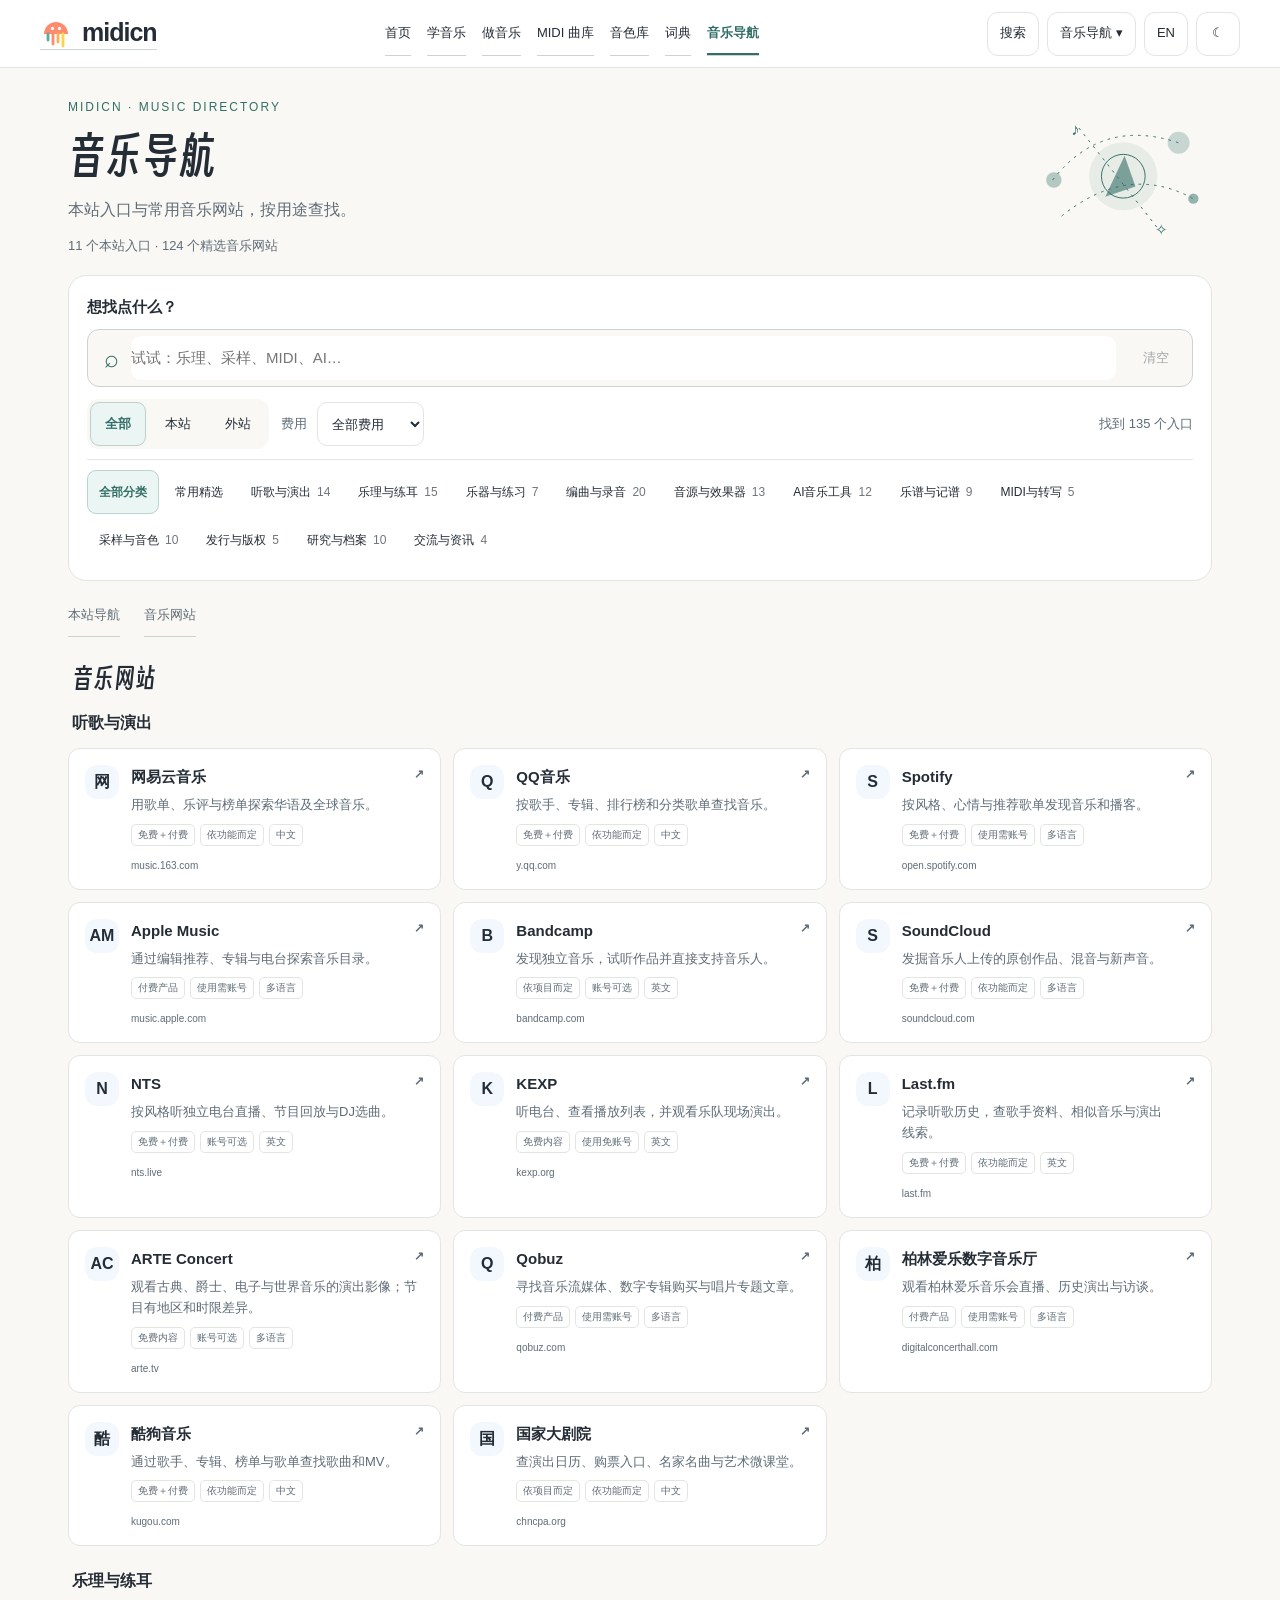
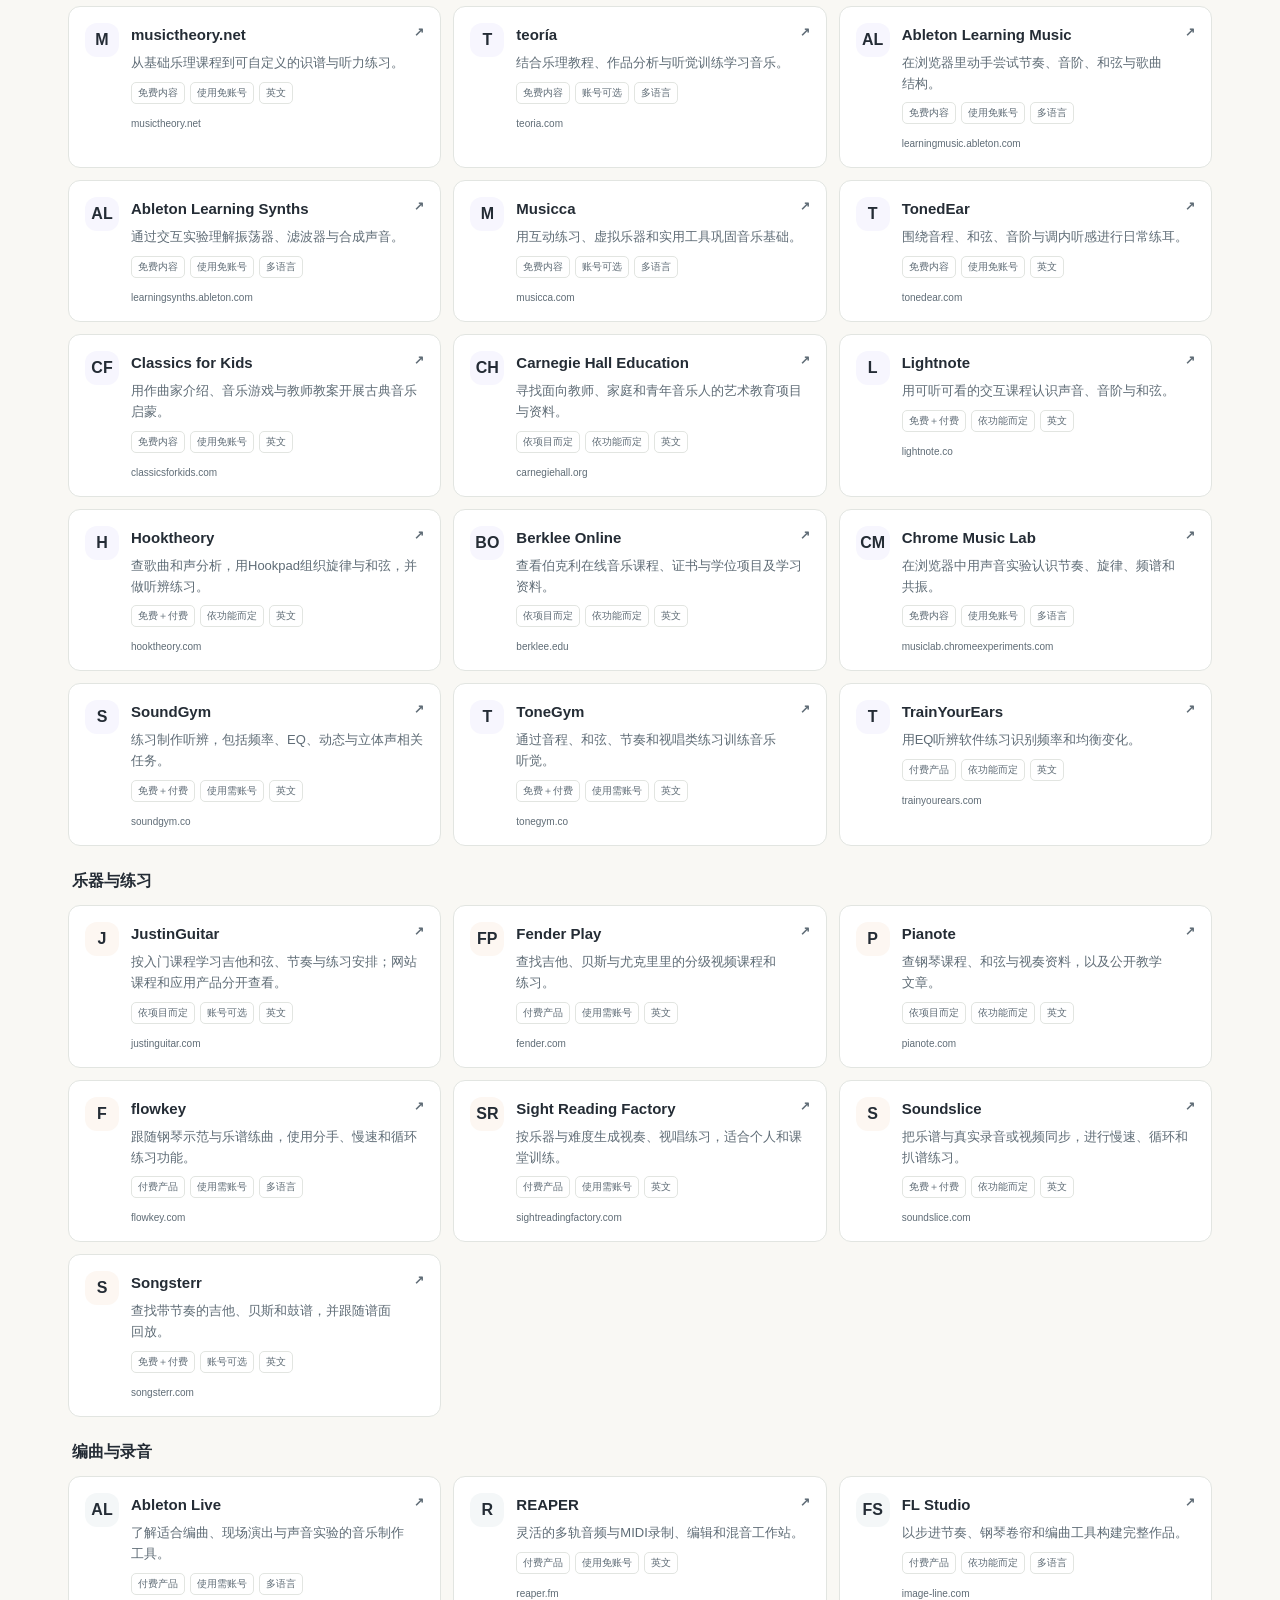
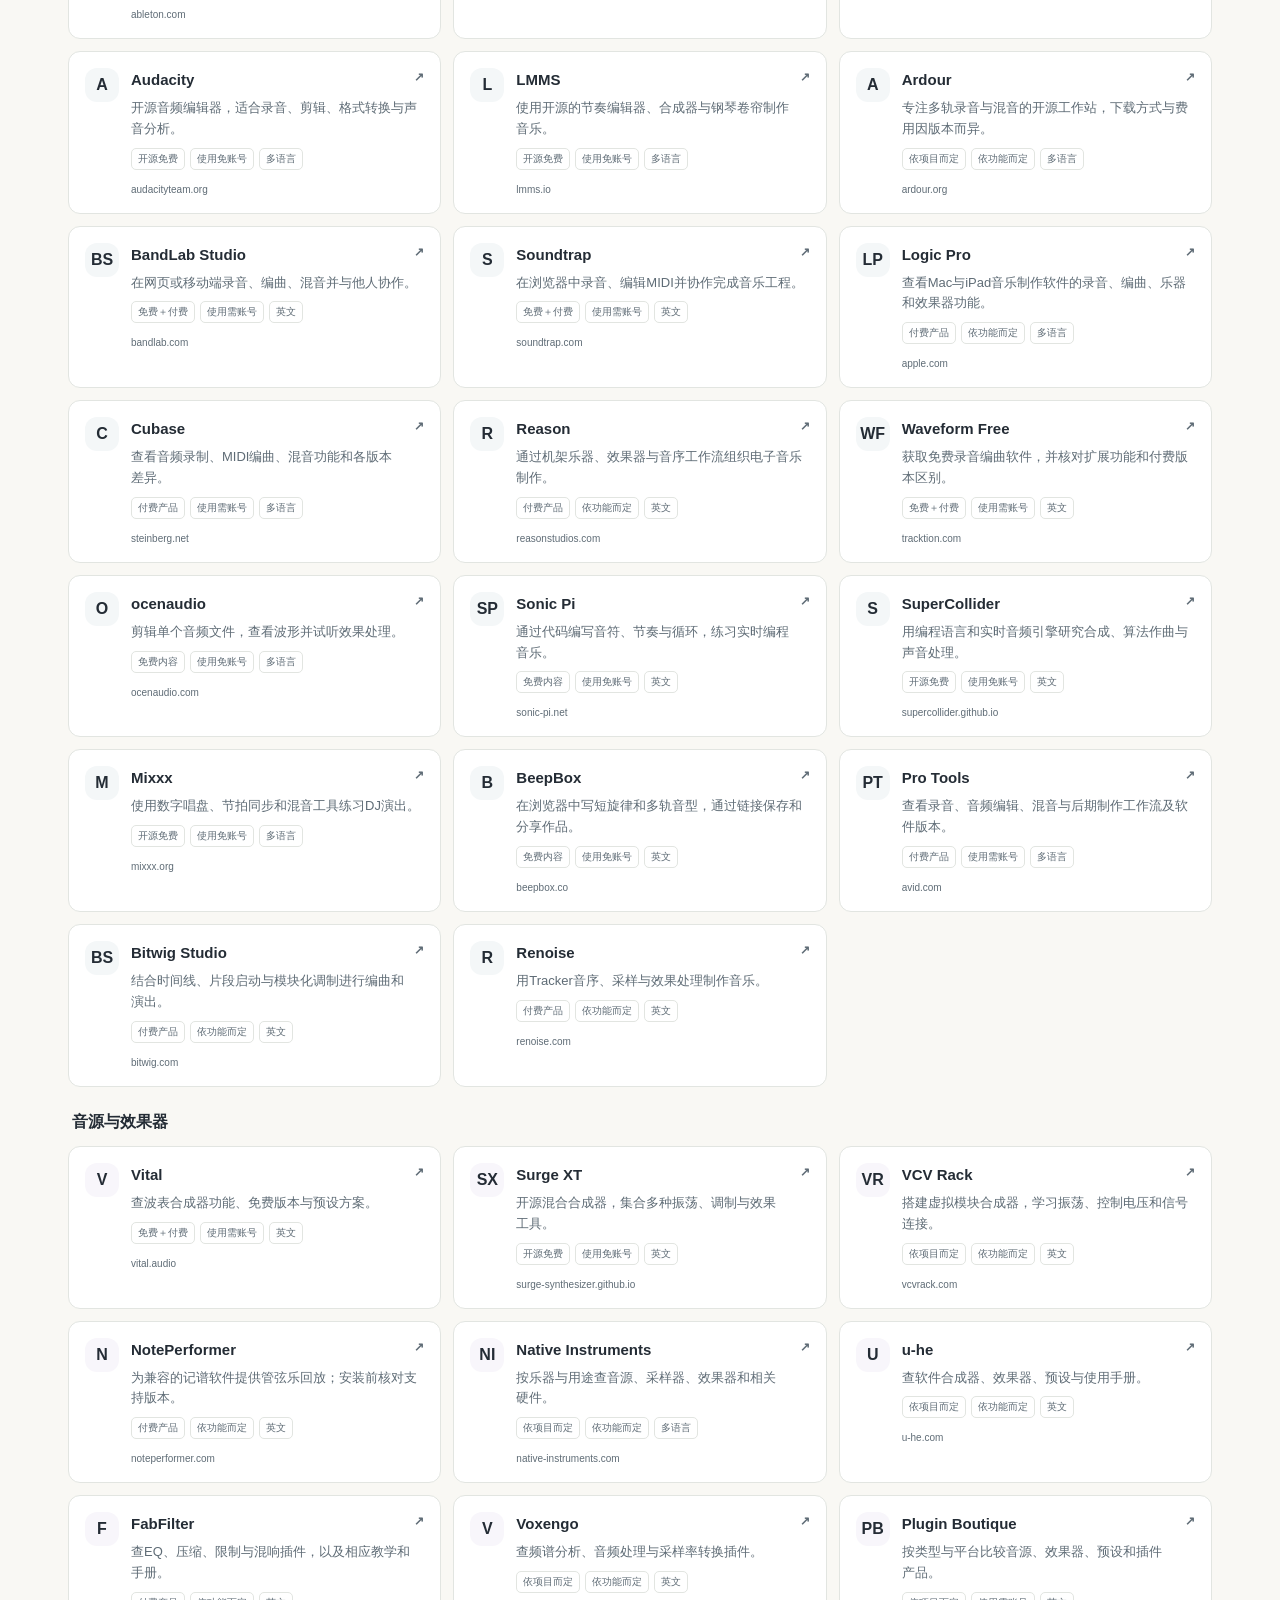
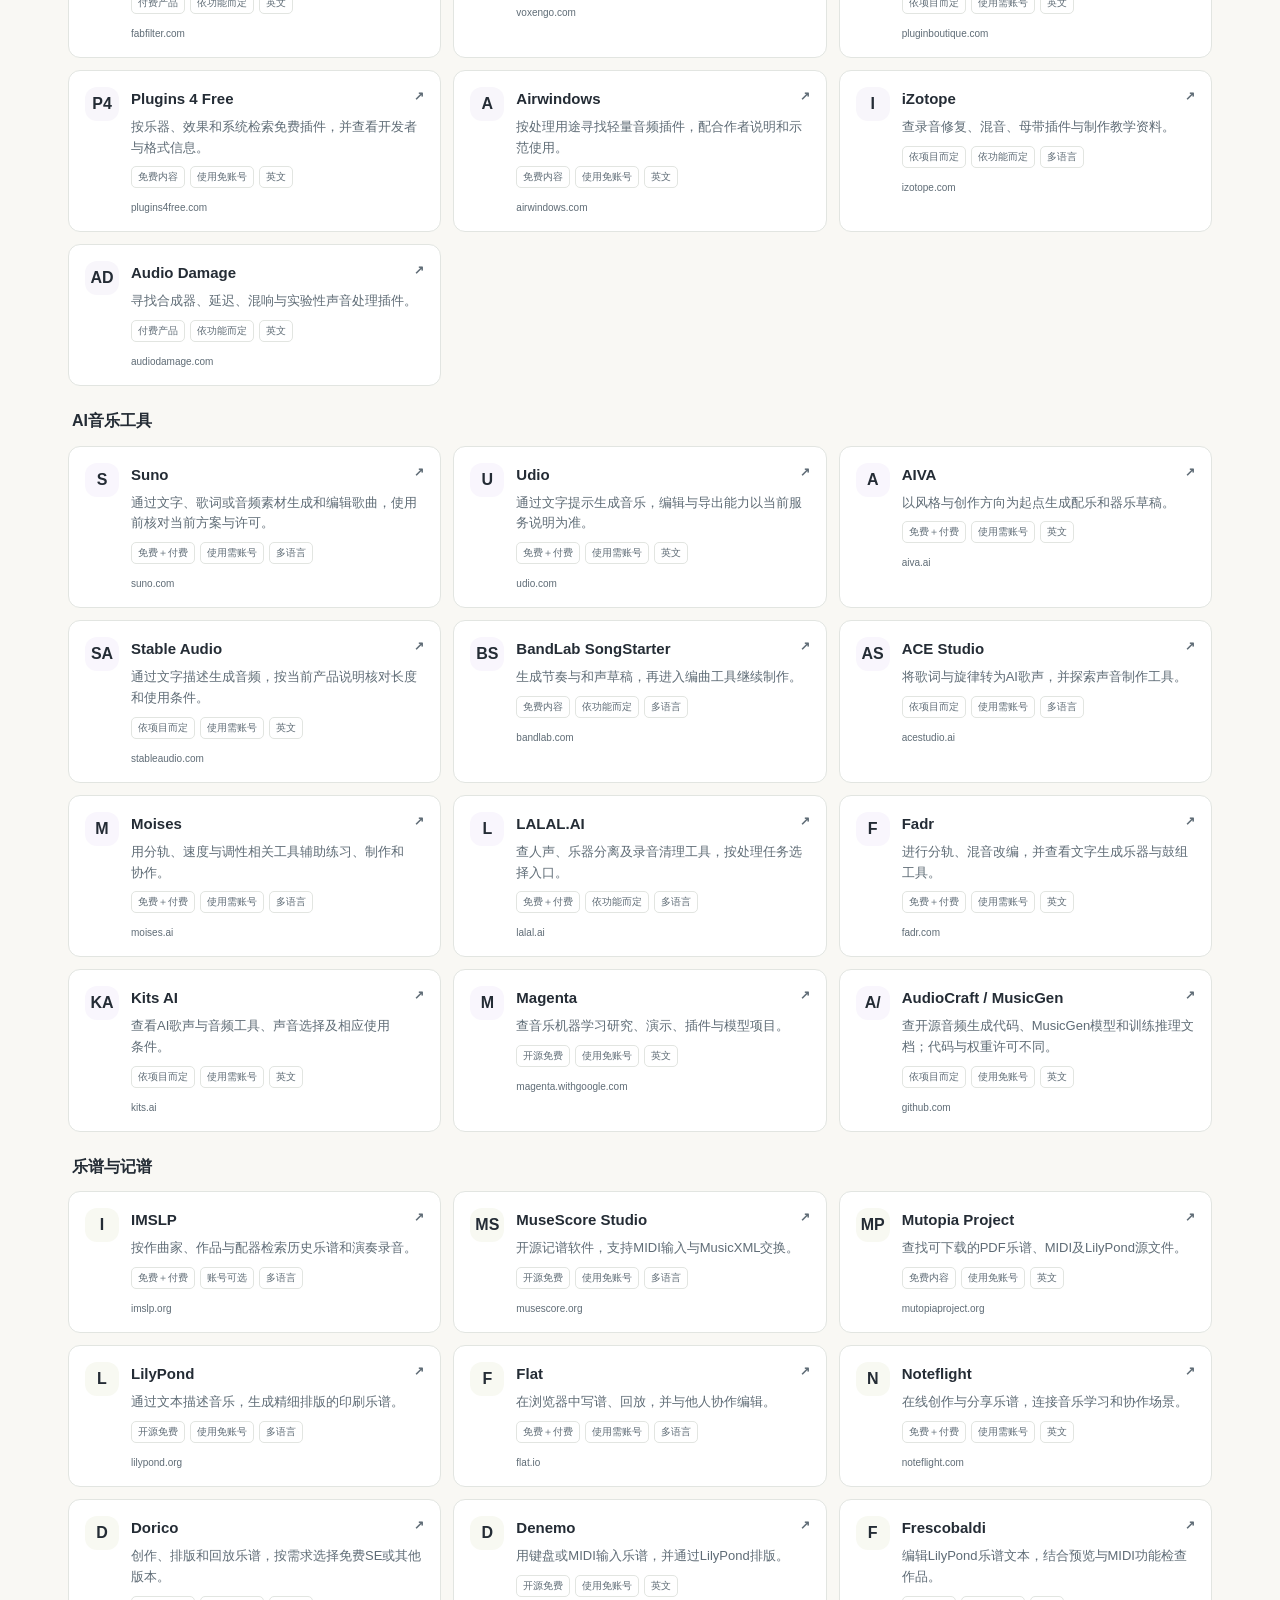
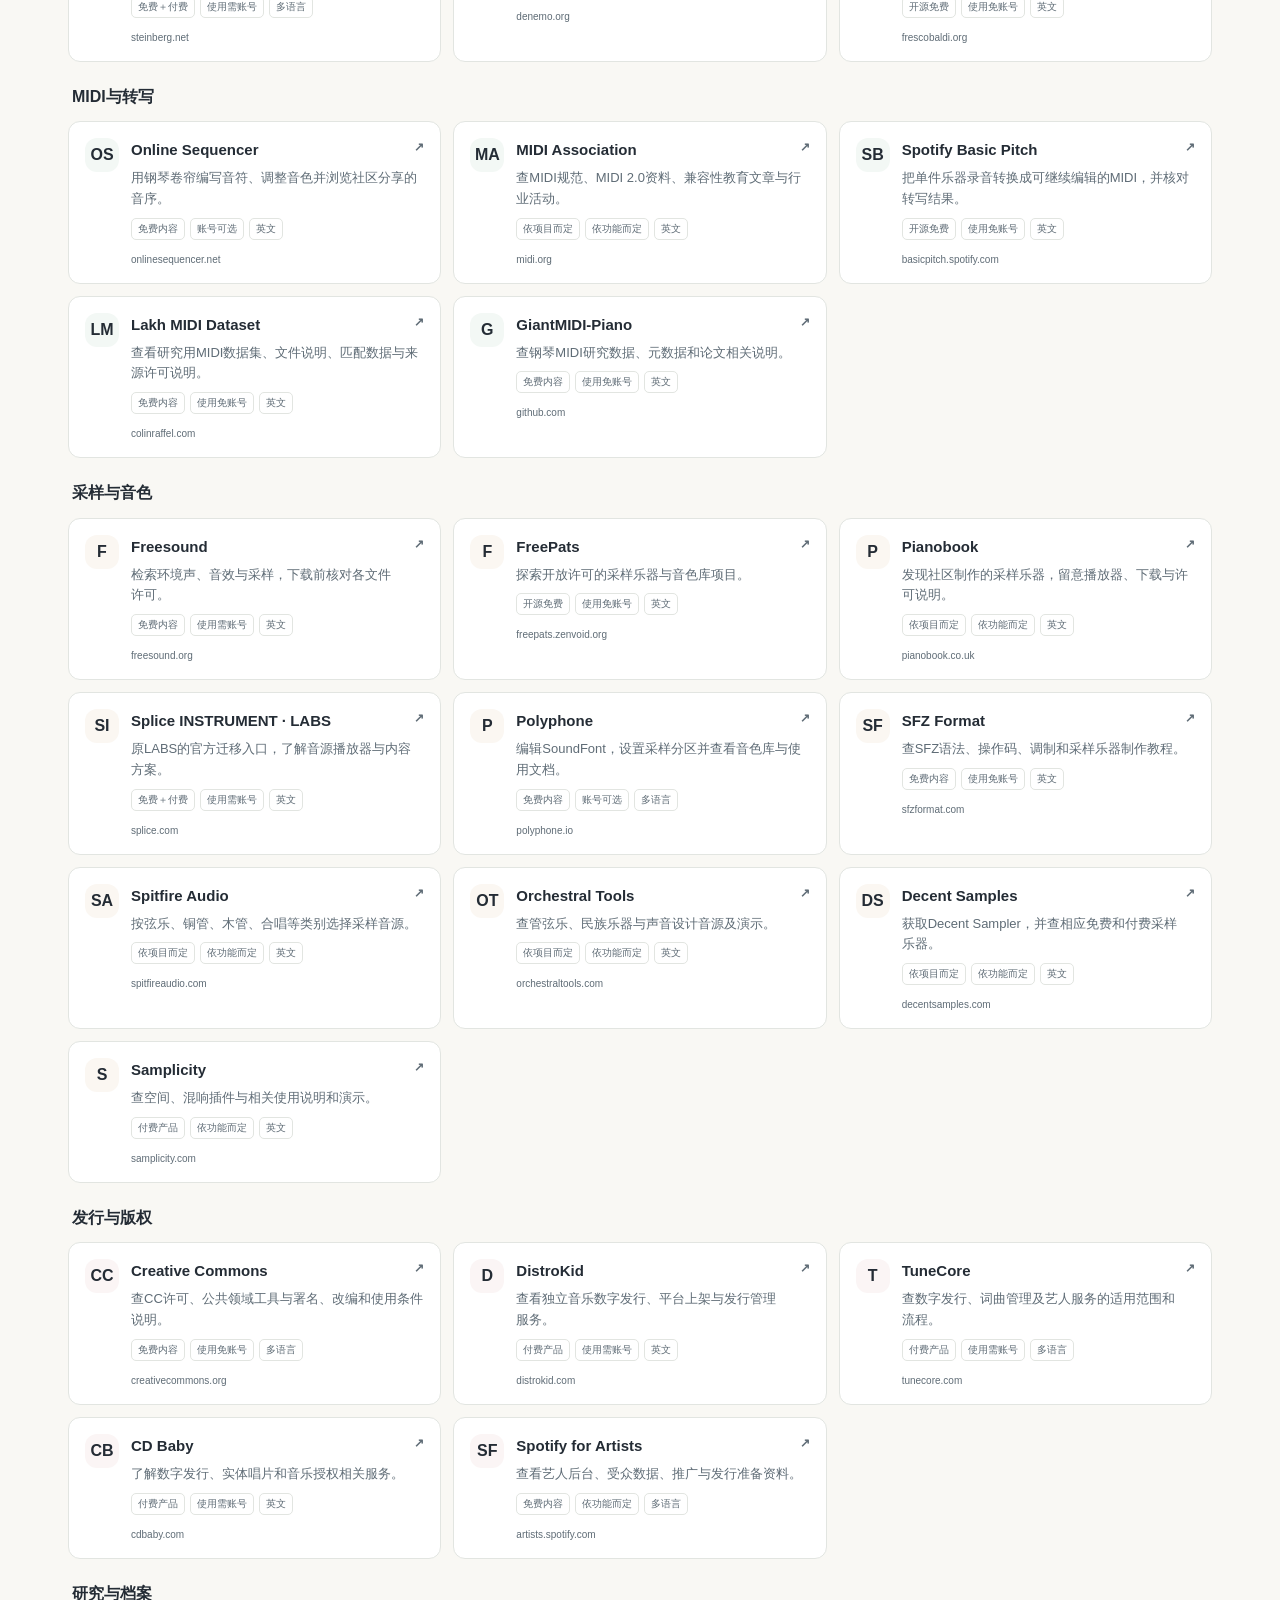
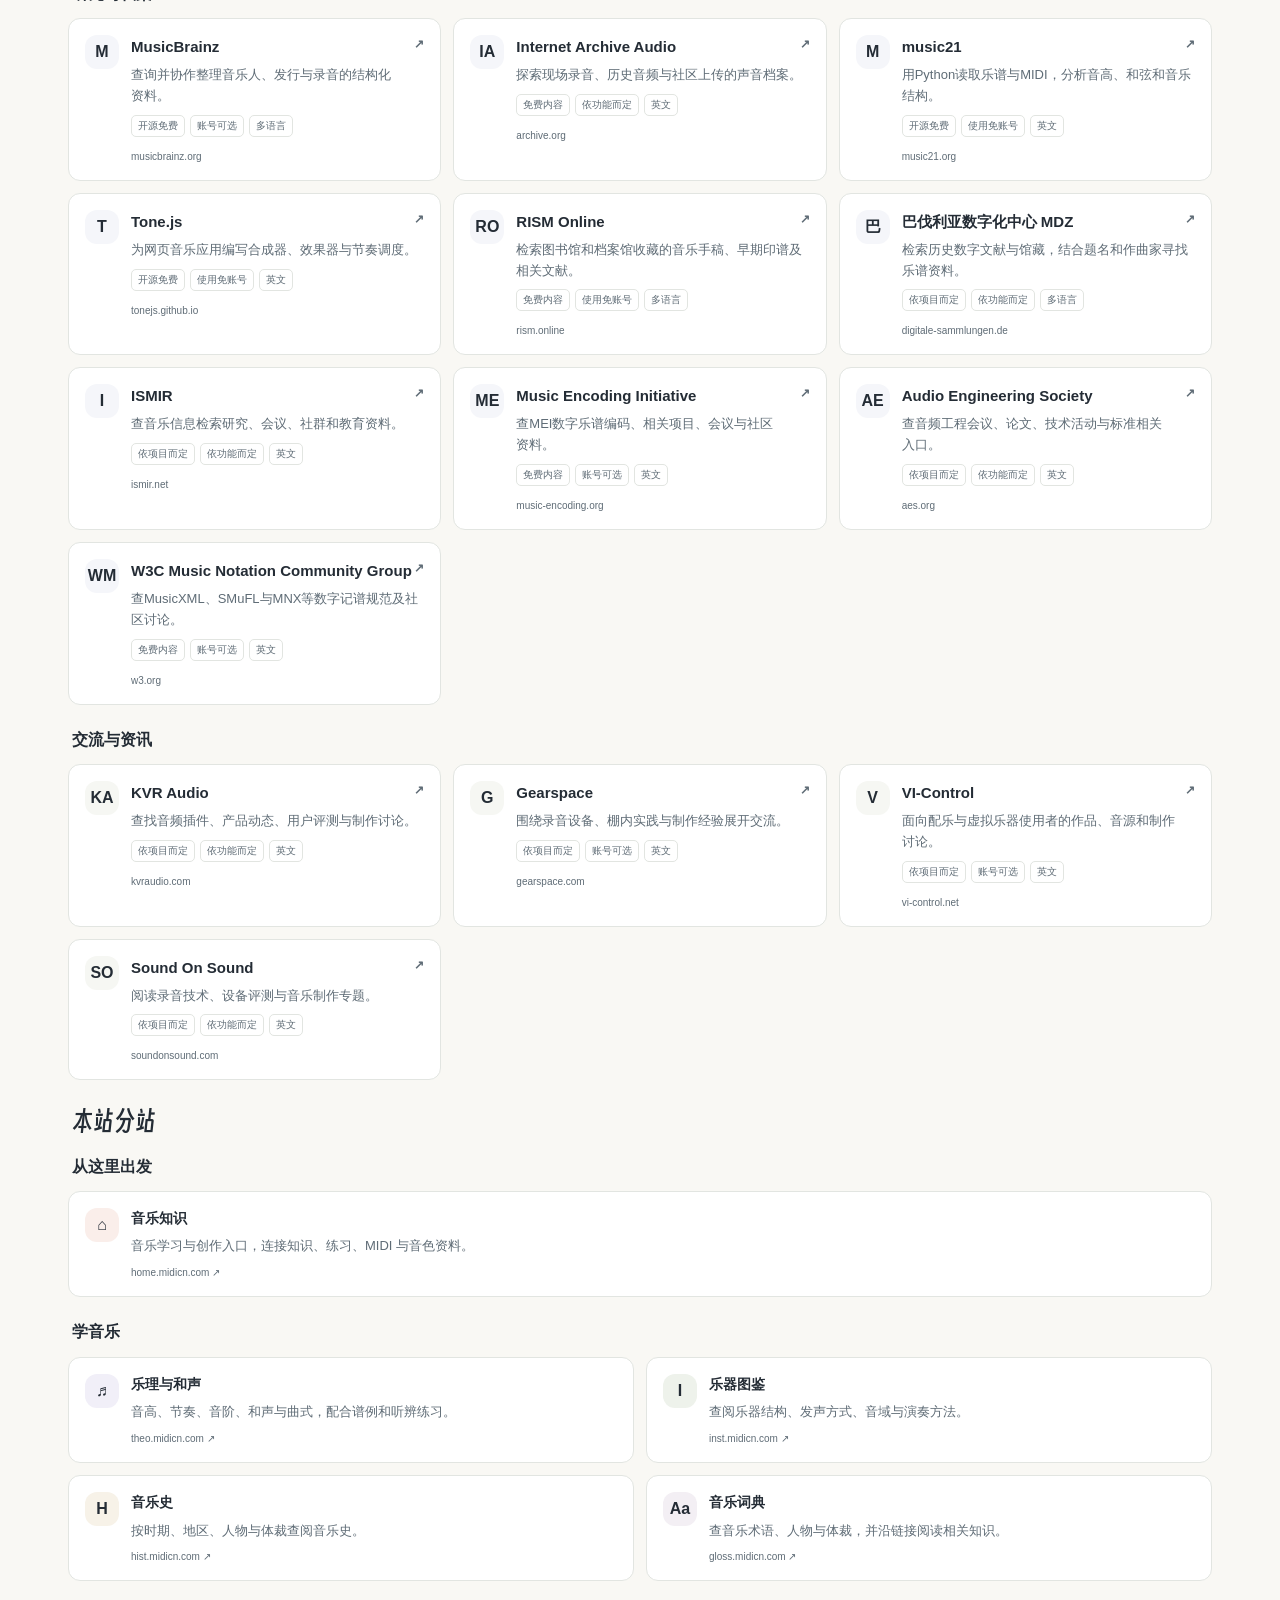
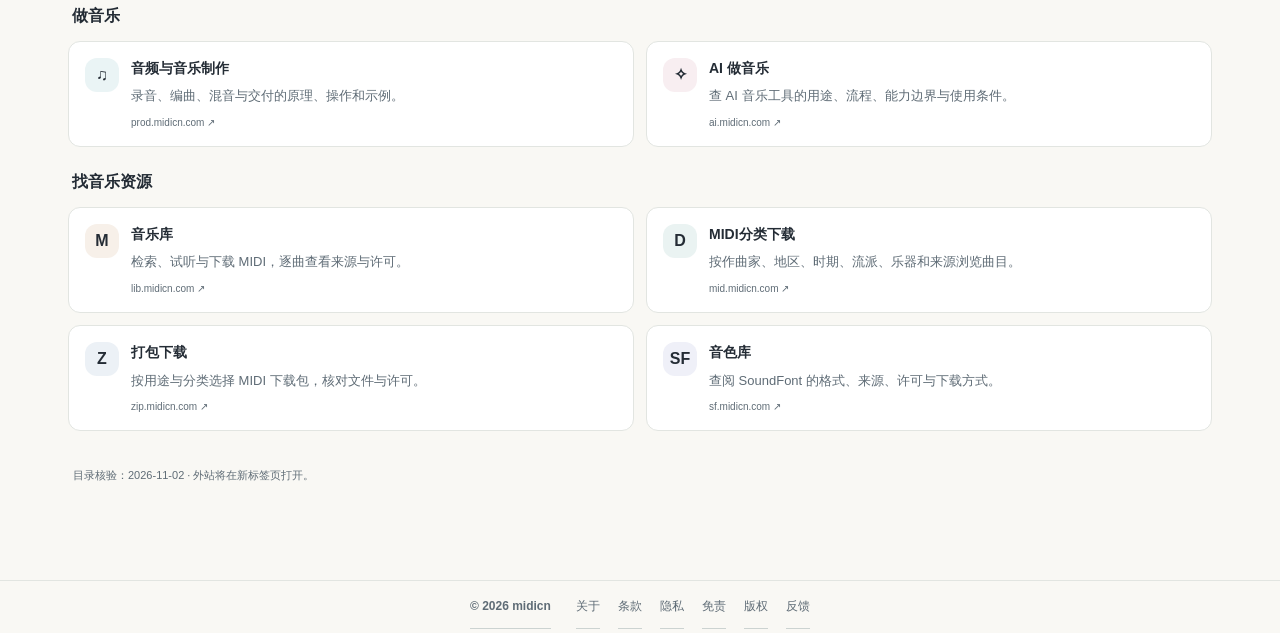
==== commit a525081f: "Refine shared compact UI, knowledge accuracy and feedback (core 1.5.0)" ====
--- a/index.html
+++ b/index.html
@@ -6,14 +6,14 @@
 <meta property="og:title" content="音乐导航 · midicn Music Directory"><meta property="og:description" content="查找 midicn 分站与音乐网站，按用途搜索和筛选。"><meta property="og:type" content="website"><meta property="og:url" content="https://nav.midicn.com/"><meta property="og:site_name" content="midicn · 音乐导航"><meta property="og:locale" content="zh_CN"><meta property="og:image" content="https://nav.midicn.com/assets/og.png"><meta name="twitter:card" content="summary_large_image">
 <meta property="og:image:width" content="1200"><meta property="og:image:height" content="630"><meta property="og:image:alt" content="midicn · 音乐导航"><meta name="twitter:title" content="音乐导航 · midicn Music Directory"><meta name="twitter:description" content="查找 midicn 分站与音乐网站，按用途搜索和筛选。"><meta name="twitter:image" content="https://nav.midicn.com/assets/og.png">
 <meta name="theme-color" content="#5caaa0"><link rel="manifest" href="manifest.json"><link rel="apple-touch-icon" href="assets/core/icons/icon-192.png"><link rel="icon" href="[data-uri]">
-<script>(()=>{try{const a=document.cookie.split(';').map(x=>x.trim()).filter(x=>x.startsWith('midicn-theme=')).pop();const v=a?a.split('=')[1]:localStorage.getItem('midicn-theme');if(v==='light'||v==='dark')document.documentElement.dataset.theme=v}catch{}})();</script><link rel="preload" as="font" type="font/woff2" href="assets/fonts/p.f001f89bb9.1ee5c47e2277.woff2" crossorigin><style>@font-face{font-family:"Smiley Sans";src:url("assets/fonts/p.f001f89bb9.1ee5c47e2277.woff2") format("woff2");font-display:swap}</style><link rel="stylesheet" href="assets/ui/base.498b1943d78c.css"><link rel="stylesheet" href="assets/ui/directory.7d813c91f6e9.css"><script type="application/ld+json">{"@context":"https://schema.org","@type":"WebPage","name":"音乐导航 · midicn Music Directory","description":"查找 midicn 分站与音乐网站，按用途搜索和筛选。","url":"https://nav.midicn.com/","inLanguage":"zh"}</script></head>
+<script>(()=>{try{const a=document.cookie.split(';').map(x=>x.trim()).filter(x=>x.startsWith('midicn-theme=')).pop();const v=a?a.split('=')[1]:localStorage.getItem('midicn-theme');if(v==='light'||v==='dark')document.documentElement.dataset.theme=v}catch{}})();</script><link rel="preload" as="font" type="font/woff2" href="assets/fonts/p.f001f89bb9.1ee5c47e2277.woff2" crossorigin><style>@font-face{font-family:"Smiley Sans";src:url("assets/fonts/p.f001f89bb9.1ee5c47e2277.woff2") format("woff2");font-display:swap}</style><link rel="stylesheet" href="assets/ui/base.4ad7340feef4.css"><link rel="stylesheet" href="assets/ui/directory.7d813c91f6e9.css"><script type="application/ld+json">{"@context":"https://schema.org","@type":"WebPage","name":"音乐导航 · midicn Music Directory","description":"查找 midicn 分站与音乐网站，按用途搜索和筛选。","url":"https://nav.midicn.com/","inLanguage":"zh"}</script></head>
 <body><a class="skip-link" href="#main" data-zh="跳至正文" data-en="Skip to content">跳至正文</a>
 <header class="site-header">
 <a class="site-brand" href="https://home.midicn.com/" data-zh-href="https://home.midicn.com/" data-en-href="https://home.midicn.com/en/" aria-label="midicn"><span class="jf-stack"><svg viewBox="0 0 32 32" width="32" height="32" class="jf jf-idle" aria-hidden="true"><path d="M4 17A12 12 0 0 1 28 17Z" class="jf-dome"/><path d="M8 17V23.0" stroke-width="2.8" stroke-linecap="round" fill="none" class="jf-t1"/><path d="M13 17V27.0" stroke-width="2.8" stroke-linecap="round" fill="none" class="jf-t2"/><path d="M18 17V25.0" stroke-width="2.8" stroke-linecap="round" fill="none" class="jf-t3"/><path d="M23 17V29.0" stroke-width="2.8" stroke-linecap="round" fill="none" class="jf-t4"/><circle cx="12.5" cy="11.5" r="1.7" fill="var(--ink)"/><circle cx="19.5" cy="11.5" r="1.7" fill="var(--ink)"/></svg></span><b>midicn</b></a>
 <nav class="site-task-nav" data-zh-label="全站导航" data-en-label="Main navigation" aria-label="全站导航"><a href="https://home.midicn.com/" data-zh="首页" data-en="Home" data-zh-href="https://home.midicn.com/" data-en-href="https://home.midicn.com/en/">首页</a><a href="https://home.midicn.com/learn/" data-zh-href="https://home.midicn.com/learn/" data-en-href="https://home.midicn.com/en/learn/" data-zh="学音乐" data-en="Learn">学音乐</a><a href="https://home.midicn.com/make/" data-zh-href="https://home.midicn.com/make/" data-en-href="https://home.midicn.com/en/make/" data-zh="做音乐" data-en="Create">做音乐</a><a href="https://lib.midicn.com/" data-zh="MIDI 曲库" data-en="MIDI" data-zh-href="https://lib.midicn.com/" data-en-href="https://lib.midicn.com/">MIDI 曲库</a><a href="https://sf.midicn.com/" data-zh="音色库" data-en="SoundFonts" data-zh-href="https://sf.midicn.com/" data-en-href="https://sf.midicn.com/">音色库</a><a href="https://gloss.midicn.com/" data-zh="词典" data-en="Glossary" data-zh-href="https://gloss.midicn.com/" data-en-href="https://gloss.midicn.com/en/">词典</a><a data-directory-group="directory" href="https://nav.midicn.com/" data-zh="音乐导航" data-en="Directory" data-zh-href="https://nav.midicn.com/" data-en-href="https://nav.midicn.com/" aria-current="page">音乐导航</a></nav>
 <div class="site-actions"><a class="site-search" href="https://home.midicn.com/search/" data-zh-href="https://home.midicn.com/search/" data-en-href="https://home.midicn.com/en/search/" data-zh="搜索" data-en="Search">搜索</a>
 <div class="site-switcher"><button id="navmenu-btn" type="button" aria-expanded="false" aria-controls="navmenu-panel" data-zh="音乐导航 ▾" data-en="Directory ▾" data-zh-label="切换分站" data-en-label="Choose a site" aria-label="切换分站">音乐导航 ▾</button><nav id="navmenu-panel" class="site-menu" hidden aria-label="全部分站"><a href="https://home.midicn.com/" data-zh="首页" data-en="Home" data-zh-href="https://home.midicn.com/" data-en-href="https://home.midicn.com/en/"><span class="site-dot" style="--dot:#d9795c" aria-hidden="true"></span><span data-label>首页</span></a><a href="https://nav.midicn.com/" data-zh="音乐导航" data-en="Directory" data-zh-href="https://nav.midicn.com/" data-en-href="https://nav.midicn.com/" aria-current="page"><span class="site-dot" style="--dot:#5caaa0" aria-hidden="true"></span><span data-label>音乐导航</span></a><a href="https://ai.midicn.com/" data-zh="AI做音乐" data-en="AI Music" data-zh-href="https://ai.midicn.com/" data-en-href="https://ai.midicn.com/en/"><span class="site-dot" style="--dot:#cb7993" aria-hidden="true"></span><span data-label>AI做音乐</span></a><a href="https://prod.midicn.com/" data-zh="音频" data-en="Audio" data-zh-href="https://prod.midicn.com/" data-en-href="https://prod.midicn.com/en/"><span class="site-dot" style="--dot:#61a9b2" aria-hidden="true"></span><span data-label>音频</span></a><a href="https://hist.midicn.com/" data-zh="音乐史" data-en="Music History" data-zh-href="https://hist.midicn.com/" data-en-href="https://hist.midicn.com/en/"><span class="site-dot" style="--dot:#c49a51" aria-hidden="true"></span><span data-label>音乐史</span></a><a href="https://theo.midicn.com/" data-zh="乐理" data-en="Theory" data-zh-href="https://theo.midicn.com/" data-en-href="https://theo.midicn.com/en/"><span class="site-dot" style="--dot:#9381c6" aria-hidden="true"></span><span data-label>乐理</span></a><a href="https://inst.midicn.com/" data-zh="乐器" data-en="Instruments" data-zh-href="https://inst.midicn.com/" data-en-href="https://inst.midicn.com/en/"><span class="site-dot" style="--dot:#7b9d68" aria-hidden="true"></span><span data-label>乐器</span></a><a href="https://gloss.midicn.com/" data-zh="词典" data-en="Dictionary" data-zh-href="https://gloss.midicn.com/" data-en-href="https://gloss.midicn.com/en/"><span class="site-dot" style="--dot:#a484ae" aria-hidden="true"></span><span data-label>词典</span></a><a href="https://lib.midicn.com/" data-zh="MIDI音乐库" data-en="MIDI Library" data-zh-href="https://lib.midicn.com/" data-en-href="https://lib.midicn.com/"><span class="site-dot" style="--dot:#c28a55" aria-hidden="true"></span><span data-label>MIDI音乐库</span></a><a href="https://mid.midicn.com/" data-zh="MIDI下载" data-en="MIDI Downloads" data-zh-href="https://mid.midicn.com/" data-en-href="https://mid.midicn.com/"><span class="site-dot" style="--dot:#5ca69c" aria-hidden="true"></span><span data-label>MIDI下载</span></a><a href="https://zip.midicn.com/" data-zh="打包下载" data-en="Packs" data-zh-href="https://zip.midicn.com/" data-en-href="https://zip.midicn.com/"><span class="site-dot" style="--dot:#6995bd" aria-hidden="true"></span><span data-label>打包下载</span></a><a href="https://sf.midicn.com/" data-zh="音色库" data-en="SoundFonts" data-zh-href="https://sf.midicn.com/" data-en-href="https://sf.midicn.com/"><span class="site-dot" style="--dot:#818aca" aria-hidden="true"></span><span data-label>音色库</span></a></nav></div>
-<button id="lang" type="button" data-zh-label="切换语言" data-en-label="Switch language" aria-label="切换语言">EN</button><button id="theme" type="button" aria-label="切换明暗">☾</button></div></header><main id="main" class="doc doc-catalog" tabindex="-1"><section class="directory-hero"><div><p class="directory-eyebrow">MIDICN · MUSIC DIRECTORY</p><h1 data-zh="音乐导航" data-en="Music directory" >音乐导航</h1><p data-zh="本站入口与常用音乐网站，按用途查找。" data-en="Find midicn sites and useful music websites by purpose." class="directory-intro">本站入口与常用音乐网站，按用途查找。</p><p data-zh="11 个本站入口 · 124 个精选音乐网站" data-en="11 midicn destinations · 124 curated music websites" class="directory-summary">11 个本站入口 · 124 个精选音乐网站</p></div><svg class="directory-orbit" viewBox="0 0 280 210" aria-hidden="true"><path d="M32 109Q108 11 228 51M46 165Q149 82 251 138M73 28L198 187" fill="none" stroke="currentColor" stroke-width="1.5" stroke-dasharray="4 8"/><circle cx="142" cy="103" r="53" fill="currentColor" opacity=".09"/><circle cx="142" cy="103" r="34" fill="none" stroke="currentColor" stroke-width="1.5"/><path d="M144 71L161 119L114 135Z" fill="currentColor" opacity=".6"/><circle cx="34" cy="109" r="12" fill="currentColor" opacity=".35"/><circle cx="228" cy="51" r="17" fill="currentColor" opacity=".25"/><circle cx="251" cy="138" r="8" fill="currentColor" opacity=".5"/><text x="61" y="39" fill="currentColor" font-size="26">♪</text><text x="191" y="194" fill="currentColor" font-size="24">✧</text></svg></section><section class="directory-search-panel" aria-label="导航搜索"><label for="directory-q"><span data-zh="想找点什么？" data-en="What are you looking for?" >想找点什么？</span></label><div class="directory-search-row"><span aria-hidden="true">⌕</span><input id="directory-q" type="search" autocomplete="off" data-zh-label="搜索导航收录的网站与分站" data-en-label="Search directory websites and midicn sites" aria-label="搜索导航收录的网站与分站" data-ph-zh="试试：乐理、采样、MIDI、AI…" data-ph-en="Try theory, samples, MIDI, AI…" placeholder="试试：乐理、采样、MIDI、AI…"><button type="button" id="directory-clear"><span data-zh="清空" data-en="Clear" >清空</span></button></div><div class="directory-controls"><div class="directory-segment" role="group" aria-label="搜索范围"><button type="button" data-directory-scope="all" aria-pressed="true"><span data-zh="全部" data-en="All" >全部</span></button><button type="button" data-directory-scope="internal" aria-pressed="false"><span data-zh="本站" data-en="midicn" >本站</span></button><button type="button" data-directory-scope="external" aria-pressed="false"><span data-zh="外站" data-en="Websites" >外站</span></button></div><label class="directory-cost-label"><span data-zh="费用" data-en="Access" >费用</span><select id="directory-cost" aria-label="筛选费用" data-zh-label="筛选费用" data-en-label="Filter access"><option value="all" data-zh="全部费用" data-en="All access">全部费用</option><option value="free" data-zh="有免费内容" data-en="Free options">有免费内容</option><option value="open" data-zh="开源免费" data-en="Open source">开源免费</option></select></label><span id="directory-count" class="directory-count" role="status" aria-live="polite"></span></div><div class="directory-categories" role="group" aria-label="网站分类"><button type="button" data-directory-category="all" aria-pressed="true"><span data-zh="全部分类" data-en="All categories" >全部分类</span></button><button type="button" data-directory-category="featured" aria-pressed="false"><span data-zh="常用精选" data-en="Quick picks" >常用精选</span></button><button type="button" data-directory-category="listen" aria-pressed="false"><span data-zh="听歌与演出" data-en="Listen &amp; concerts" >听歌与演出</span><span class="directory-category-count" aria-hidden="true">14</span></button><button type="button" data-directory-category="learn" aria-pressed="false"><span data-zh="乐理与练耳" data-en="Theory &amp; ear training" >乐理与练耳</span><span class="directory-category-count" aria-hidden="true">15</span></button><button type="button" data-directory-category="practice" aria-pressed="false"><span data-zh="乐器与练习" data-en="Instruments &amp; practice" >乐器与练习</span><span class="directory-category-count" aria-hidden="true">7</span></button><button type="button" data-directory-category="create" aria-pressed="false"><span data-zh="编曲与录音" data-en="Composition &amp; recording" >编曲与录音</span><span class="directory-category-count" aria-hidden="true">20</span></button><button type="button" data-directory-category="plugins" aria-pressed="false"><span data-zh="音源与效果器" data-en="Instruments &amp; effects" >音源与效果器</span><span class="directory-category-count" aria-hidden="true">13</span></button><button type="button" data-directory-category="ai" aria-pressed="false"><span data-zh="AI音乐工具" data-en="AI music tools" >AI音乐工具</span><span class="directory-category-count" aria-hidden="true">12</span></button><button type="button" data-directory-category="scores" aria-pressed="false"><span data-zh="乐谱与记谱" data-en="Scores &amp; notation" >乐谱与记谱</span><span class="directory-category-count" aria-hidden="true">9</span></button><button type="button" data-directory-category="midi" aria-pressed="false"><span data-zh="MIDI与转写" data-en="MIDI &amp; transcription" >MIDI与转写</span><span class="directory-category-count" aria-hidden="true">5</span></button><button type="button" data-directory-category="sounds" aria-pressed="false"><span data-zh="采样与音色" data-en="Samples &amp; sound libraries" >采样与音色</span><span class="directory-category-count" aria-hidden="true">10</span></button><button type="button" data-directory-category="release" aria-pressed="false"><span data-zh="发行与版权" data-en="Releases &amp; rights" >发行与版权</span><span class="directory-category-count" aria-hidden="true">5</span></button><button type="button" data-directory-category="research" aria-pressed="false"><span data-zh="研究与档案" data-en="Research &amp; archives" >研究与档案</span><span class="directory-category-count" aria-hidden="true">10</span></button><button type="button" data-directory-category="community" aria-pressed="false"><span data-zh="交流与资讯" data-en="Community &amp; news" >交流与资讯</span><span class="directory-category-count" aria-hidden="true">4</span></button></div></section><nav class="directory-jump" aria-label="本页导航"><a href="#our-sites"><span data-zh="本站导航" data-en="Explore midicn" >本站导航</span></a><a href="#music-web"><span data-zh="音乐网站" data-en="Explore the music web" >音乐网站</span></a></nav><section id="music-web" class="directory-section" data-directory-section="external"><div class="directory-section-heading"><span class="directory-kicker">01 / THE MUSIC WEB</span><h2 data-zh="音乐网站" data-en="Music websites" >音乐网站</h2><p data-zh="按用途挑选的官方入口。费用和账号标识帮助你选择，具体服务以外站说明为准。" data-en="Official destinations selected by purpose. Access and account labels help you choose; each provider sets its own terms." >按用途挑选的官方入口。费用和账号标识帮助你选择，具体服务以外站说明为准。</p></div><section class="directory-group" data-directory-group-section data-external-category="listen"><h3 data-zh="听歌与演出" data-en="Listen &amp; concerts" class="directory-group-title">听歌与演出</h3><div class="directory-grid"><a class="directory-card directory-external" data-directory-card data-kind="external" data-featured="true" data-category="listen" data-cost="freemium" data-language="中文" data-search="网易云音乐 用歌单、乐评与榜单探索华语及全球音乐。 Discover Chinese and global music through playlists, charts and listener discussions. 听歌 歌单 streaming playlists" href="https://music.163.com/" target="_blank" rel="noopener noreferrer external" style="--card-accent:#a3c9ff"><span class="directory-monogram" aria-hidden="true">网</span><div><h4>网易云音乐 <span class="directory-arrow" aria-hidden="true">↗</span></h4><p data-zh="用歌单、乐评与榜单探索华语及全球音乐。" data-en="Discover Chinese and global music through playlists, charts and listener discussions." >用歌单、乐评与榜单探索华语及全球音乐。</p><div class="directory-badges"><span data-zh="免费＋付费" data-en="Free + paid" class="directory-badge">免费＋付费</span><span data-zh="依功能而定" data-en="Depends on feature" class="directory-badge">依功能而定</span><span data-zh="中文" data-en="Chinese" class="directory-badge">中文</span></div><span class="directory-host">music.163.com</span></div></a><a class="directory-card directory-external" data-directory-card data-kind="external" data-featured="false" data-category="listen" data-cost="freemium" data-language="中文" data-search="QQ音乐 按歌手、专辑、排行榜和分类歌单查找音乐。 Find music by artist, album, charts and categorized playlists. 听歌 华语 streaming Chinese music" href="https://y.qq.com/" target="_blank" rel="noopener noreferrer external" style="--card-accent:#a3c9ff"><span class="directory-monogram" aria-hidden="true">Q</span><div><h4>QQ音乐 <span class="directory-arrow" aria-hidden="true">↗</span></h4><p data-zh="按歌手、专辑、排行榜和分类歌单查找音乐。" data-en="Find music by artist, album, charts and categorized playlists." >按歌手、专辑、排行榜和分类歌单查找音乐。</p><div class="directory-badges"><span data-zh="免费＋付费" data-en="Free + paid" class="directory-badge">免费＋付费</span><span data-zh="依功能而定" data-en="Depends on feature" class="directory-badge">依功能而定</span><span data-zh="中文" data-en="Chinese" class="directory-badge">中文</span></div><span class="directory-host">y.qq.com</span></div></a><a class="directory-card directory-external" data-directory-card data-kind="external" data-featured="false" data-category="listen" data-cost="freemium" data-language="多语言" data-search="Spotify 按风格、心情与推荐歌单发现音乐和播客。 Find music and podcasts through genres, moods and curated playlists. 听歌 播客 streaming podcasts" href="https://open.spotify.com/" target="_blank" rel="noopener noreferrer external" style="--card-accent:#a3c9ff"><span class="directory-monogram" aria-hidden="true">S</span><div><h4>Spotify <span class="directory-arrow" aria-hidden="true">↗</span></h4><p data-zh="按风格、心情与推荐歌单发现音乐和播客。" data-en="Find music and podcasts through genres, moods and curated playlists." >按风格、心情与推荐歌单发现音乐和播客。</p><div class="directory-badges"><span data-zh="免费＋付费" data-en="Free + paid" class="directory-badge">免费＋付费</span><span data-zh="使用需账号" data-en="Account required" class="directory-badge">使用需账号</span><span data-zh="多语言" data-en="Multilingual" class="directory-badge">多语言</span></div><span class="directory-host">open.spotify.com</span></div></a><a class="directory-card directory-external" data-directory-card data-kind="external" data-featured="false" data-category="listen" data-cost="paid" data-language="多语言" data-search="Apple Music 通过编辑推荐、专辑与电台探索音乐目录。 Explore albums, editorial selections and artist radio. 听歌 专辑 streaming albums" href="https://music.apple.com/" target="_blank" rel="noopener noreferrer external" style="--card-accent:#a3c9ff"><span class="directory-monogram" aria-hidden="true">AM</span><div><h4>Apple Music <span class="directory-arrow" aria-hidden="true">↗</span></h4><p data-zh="通过编辑推荐、专辑与电台探索音乐目录。" data-en="Explore albums, editorial selections and artist radio." >通过编辑推荐、专辑与电台探索音乐目录。</p><div class="directory-badges"><span data-zh="付费产品" data-en="Paid product" class="directory-badge">付费产品</span><span data-zh="使用需账号" data-en="Account required" class="directory-badge">使用需账号</span><span data-zh="多语言" data-en="Multilingual" class="directory-badge">多语言</span></div><span class="directory-host">music.apple.com</span></div></a><a class="directory-card directory-external" data-directory-card data-kind="external" data-featured="true" data-category="listen" data-cost="mixed" data-language="英文" data-search="Bandcamp 发现独立音乐，试听作品并直接支持音乐人。 Discover independent releases, preview music and support artists directly. 独立音乐 唱片 indie albums" href="https://bandcamp.com/" target="_blank" rel="noopener noreferrer external" style="--card-accent:#a3c9ff"><span class="directory-monogram" aria-hidden="true">B</span><div><h4>Bandcamp <span class="directory-arrow" aria-hidden="true">↗</span></h4><p data-zh="发现独立音乐，试听作品并直接支持音乐人。" data-en="Discover independent releases, preview music and support artists directly." >发现独立音乐，试听作品并直接支持音乐人。</p><div class="directory-badges"><span data-zh="依项目而定" data-en="Varies by item" class="directory-badge">依项目而定</span><span data-zh="账号可选" data-en="Account optional" class="directory-badge">账号可选</span><span data-zh="英文" data-en="English" class="directory-badge">英文</span></div><span class="directory-host">bandcamp.com</span></div></a><a class="directory-card directory-external" data-directory-card data-kind="external" data-featured="false" data-category="listen" data-cost="freemium" data-language="多语言" data-search="SoundCloud 发掘音乐人上传的原创作品、混音与新声音。 Explore artist uploads, remixes and emerging sounds. 原创 混音 discovery remixes" href="https://soundcloud.com/" target="_blank" rel="noopener noreferrer external" style="--card-accent:#a3c9ff"><span class="directory-monogram" aria-hidden="true">S</span><div><h4>SoundCloud <span class="directory-arrow" aria-hidden="true">↗</span></h4><p data-zh="发掘音乐人上传的原创作品、混音与新声音。" data-en="Explore artist uploads, remixes and emerging sounds." >发掘音乐人上传的原创作品、混音与新声音。</p><div class="directory-badges"><span data-zh="免费＋付费" data-en="Free + paid" class="directory-badge">免费＋付费</span><span data-zh="依功能而定" data-en="Depends on feature" class="directory-badge">依功能而定</span><span data-zh="多语言" data-en="Multilingual" class="directory-badge">多语言</span></div><span class="directory-host">soundcloud.com</span></div></a><a class="directory-card directory-external" data-directory-card data-kind="external" data-featured="false" data-category="listen" data-cost="freemium" data-language="英文" data-search="NTS 按风格听独立电台直播、节目回放与DJ选曲。 Explore independent radio, archived shows and DJ selections by style. 电台 DJ 发现 radio" href="https://www.nts.live/" target="_blank" rel="noopener noreferrer external" style="--card-accent:#a3c9ff"><span class="directory-monogram" aria-hidden="true">N</span><div><h4>NTS <span class="directory-arrow" aria-hidden="true">↗</span></h4><p data-zh="按风格听独立电台直播、节目回放与DJ选曲。" data-en="Explore independent radio, archived shows and DJ selections by style." >按风格听独立电台直播、节目回放与DJ选曲。</p><div class="directory-badges"><span data-zh="免费＋付费" data-en="Free + paid" class="directory-badge">免费＋付费</span><span data-zh="账号可选" data-en="Account optional" class="directory-badge">账号可选</span><span data-zh="英文" data-en="English" class="directory-badge">英文</span></div><span class="directory-host">nts.live</span></div></a><a class="directory-card directory-external" data-directory-card data-kind="external" data-featured="true" data-category="listen" data-cost="free" data-language="英文" data-search="KEXP 听电台、查看播放列表，并观看乐队现场演出。 Listen to radio, browse playlists and watch live band sessions. 电台 现场 独立音乐 live" href="https://www.kexp.org/" target="_blank" rel="noopener noreferrer external" style="--card-accent:#a3c9ff"><span class="directory-monogram" aria-hidden="true">K</span><div><h4>KEXP <span class="directory-arrow" aria-hidden="true">↗</span></h4><p data-zh="听电台、查看播放列表，并观看乐队现场演出。" data-en="Listen to radio, browse playlists and watch live band sessions." >听电台、查看播放列表，并观看乐队现场演出。</p><div class="directory-badges"><span data-zh="免费内容" data-en="Free resources" class="directory-badge">免费内容</span><span data-zh="使用免账号" data-en="No account needed" class="directory-badge">使用免账号</span><span data-zh="英文" data-en="English" class="directory-badge">英文</span></div><span class="directory-host">kexp.org</span></div></a><a class="directory-card directory-external" data-directory-card data-kind="external" data-featured="false" data-category="listen" data-cost="freemium" data-language="英文" data-search="Last.fm 记录听歌历史，查歌手资料、相似音乐与演出线索。 Track listening history and explore artists, similar music and events. 听歌记录 发现 歌手 scrobbling" href="https://www.last.fm/" target="_blank" rel="noopener noreferrer external" style="--card-accent:#a3c9ff"><span class="directory-monogram" aria-hidden="true">L</span><div><h4>Last.fm <span class="directory-arrow" aria-hidden="true">↗</span></h4><p data-zh="记录听歌历史，查歌手资料、相似音乐与演出线索。" data-en="Track listening history and explore artists, similar music and events." >记录听歌历史，查歌手资料、相似音乐与演出线索。</p><div class="directory-badges"><span data-zh="免费＋付费" data-en="Free + paid" class="directory-badge">免费＋付费</span><span data-zh="依功能而定" data-en="Depends on feature" class="directory-badge">依功能而定</span><span data-zh="英文" data-en="English" class="directory-badge">英文</span></div><span class="directory-host">last.fm</span></div></a><a class="directory-card directory-external" data-directory-card data-kind="external" data-featured="false" data-category="listen" data-cost="free" data-language="多语言" data-search="ARTE Concert 观看古典、爵士、电子与世界音乐的演出影像；节目有地区和时限差异。 Watch classical, jazz, electronic and world-music performances; availability varies by region and programme. 音乐会 演出 爵士 concert" href="https://www.arte.tv/en/arte-concert/" target="_blank" rel="noopener noreferrer external" style="--card-accent:#a3c9ff"><span class="directory-monogram" aria-hidden="true">AC</span><div><h4>ARTE Concert <span class="directory-arrow" aria-hidden="true">↗</span></h4><p data-zh="观看古典、爵士、电子与世界音乐的演出影像；节目有地区和时限差异。" data-en="Watch classical, jazz, electronic and world-music performances; availability varies by region and programme." >观看古典、爵士、电子与世界音乐的演出影像；节目有地区和时限差异。</p><div class="directory-badges"><span data-zh="免费内容" data-en="Free resources" class="directory-badge">免费内容</span><span data-zh="账号可选" data-en="Account optional" class="directory-badge">账号可选</span><span data-zh="多语言" data-en="Multilingual" class="directory-badge">多语言</span></div><span class="directory-host">arte.tv</span></div></a><a class="directory-card directory-external" data-directory-card data-kind="external" data-featured="false" data-category="listen" data-cost="paid" data-language="多语言" data-search="Qobuz 寻找音乐流媒体、数字专辑购买与唱片专题文章。 Find music streaming, digital album purchases and editorial features. 专辑 流媒体 唱片 streaming" href="https://www.qobuz.com/" target="_blank" rel="noopener noreferrer external" style="--card-accent:#a3c9ff"><span class="directory-monogram" aria-hidden="true">Q</span><div><h4>Qobuz <span class="directory-arrow" aria-hidden="true">↗</span></h4><p data-zh="寻找音乐流媒体、数字专辑购买与唱片专题文章。" data-en="Find music streaming, digital album purchases and editorial features." >寻找音乐流媒体、数字专辑购买与唱片专题文章。</p><div class="directory-badges"><span data-zh="付费产品" data-en="Paid product" class="directory-badge">付费产品</span><span data-zh="使用需账号" data-en="Account required" class="directory-badge">使用需账号</span><span data-zh="多语言" data-en="Multilingual" class="directory-badge">多语言</span></div><span class="directory-host">qobuz.com</span></div></a><a class="directory-card directory-external" data-directory-card data-kind="external" data-featured="false" data-category="listen" data-cost="paid" data-language="多语言" data-search="柏林爱乐数字音乐厅 观看柏林爱乐音乐会直播、历史演出与访谈。 Watch Berliner Philharmoniker live concerts, archived performances and interviews. 古典 管弦乐 音乐会 classical" href="https://www.digitalconcerthall.com/" target="_blank" rel="noopener noreferrer external" style="--card-accent:#a3c9ff"><span class="directory-monogram" aria-hidden="true">柏</span><div><h4>柏林爱乐数字音乐厅 <span class="directory-arrow" aria-hidden="true">↗</span></h4><p data-zh="观看柏林爱乐音乐会直播、历史演出与访谈。" data-en="Watch Berliner Philharmoniker live concerts, archived performances and interviews." >观看柏林爱乐音乐会直播、历史演出与访谈。</p><div class="directory-badges"><span data-zh="付费产品" data-en="Paid product" class="directory-badge">付费产品</span><span data-zh="使用需账号" data-en="Account required" class="directory-badge">使用需账号</span><span data-zh="多语言" data-en="Multilingual" class="directory-badge">多语言</span></div><span class="directory-host">digitalconcerthall.com</span></div></a><a class="directory-card directory-external" data-directory-card data-kind="external" data-featured="false" data-category="listen" data-cost="freemium" data-language="中文" data-search="酷狗音乐 通过歌手、专辑、榜单与歌单查找歌曲和MV。 Find songs and music videos through artists, albums, charts and playlists. 听歌 华语 MV Chinese music" href="https://www.kugou.com/" target="_blank" rel="noopener noreferrer external" style="--card-accent:#a3c9ff"><span class="directory-monogram" aria-hidden="true">酷</span><div><h4>酷狗音乐 <span class="directory-arrow" aria-hidden="true">↗</span></h4><p data-zh="通过歌手、专辑、榜单与歌单查找歌曲和MV。" data-en="Find songs and music videos through artists, albums, charts and playlists." >通过歌手、专辑、榜单与歌单查找歌曲和MV。</p><div class="directory-badges"><span data-zh="免费＋付费" data-en="Free + paid" class="directory-badge">免费＋付费</span><span data-zh="依功能而定" data-en="Depends on feature" class="directory-badge">依功能而定</span><span data-zh="中文" data-en="Chinese" class="directory-badge">中文</span></div><span class="directory-host">kugou.com</span></div></a><a class="directory-card directory-external" data-directory-card data-kind="external" data-featured="false" data-category="listen" data-cost="mixed" data-language="中文" data-search="国家大剧院 查演出日历、购票入口、名家名曲与艺术微课堂。 Find performance schedules, tickets, concert features and arts-education videos. 音乐会 歌剧 演出 艺术教育" href="https://www.chncpa.org/" target="_blank" rel="noopener noreferrer external" style="--card-accent:#a3c9ff"><span class="directory-monogram" aria-hidden="true">国</span><div><h4>国家大剧院 <span class="directory-arrow" aria-hidden="true">↗</span></h4><p data-zh="查演出日历、购票入口、名家名曲与艺术微课堂。" data-en="Find performance schedules, tickets, concert features and arts-education videos." >查演出日历、购票入口、名家名曲与艺术微课堂。</p><div class="directory-badges"><span data-zh="依项目而定" data-en="Varies by item" class="directory-badge">依项目而定</span><span data-zh="依功能而定" data-en="Depends on feature" class="directory-badge">依功能而定</span><span data-zh="中文" data-en="Chinese" class="directory-badge">中文</span></div><span class="directory-host">chncpa.org</span></div></a></div></section><section class="directory-group" data-directory-group-section data-external-category="learn"><h3 data-zh="乐理与练耳" data-en="Theory &amp; ear training" class="directory-group-title">乐理与练耳</h3><div class="directory-grid"><a class="directory-card directory-external" data-directory-card data-kind="external" data-featured="true" data-category="learn" data-cost="free" data-language="英文" data-search="musictheory.net 从基础乐理课程到可自定义的识谱与听力练习。 Study music fundamentals and customize notation and ear training exercises. 乐理 识谱 theory ear training" href="https://www.musictheory.net/" target="_blank" rel="noopener noreferrer external" style="--card-accent:#c0b8f4"><span class="directory-monogram" aria-hidden="true">M</span><div><h4>musictheory.net <span class="directory-arrow" aria-hidden="true">↗</span></h4><p data-zh="从基础乐理课程到可自定义的识谱与听力练习。" data-en="Study music fundamentals and customize notation and ear training exercises." >从基础乐理课程到可自定义的识谱与听力练习。</p><div class="directory-badges"><span data-zh="免费内容" data-en="Free resources" class="directory-badge">免费内容</span><span data-zh="使用免账号" data-en="No account needed" class="directory-badge">使用免账号</span><span data-zh="英文" data-en="English" class="directory-badge">英文</span></div><span class="directory-host">musictheory.net</span></div></a><a class="directory-card directory-external" data-directory-card data-kind="external" data-featured="false" data-category="learn" data-cost="free" data-language="多语言" data-search="teoría 结合乐理教程、作品分析与听觉训练学习音乐。 Combine theory tutorials, musical analysis and aural exercises. 乐理 分析 theory analysis" href="https://www.teoria.com/" target="_blank" rel="noopener noreferrer external" style="--card-accent:#c0b8f4"><span class="directory-monogram" aria-hidden="true">T</span><div><h4>teoría <span class="directory-arrow" aria-hidden="true">↗</span></h4><p data-zh="结合乐理教程、作品分析与听觉训练学习音乐。" data-en="Combine theory tutorials, musical analysis and aural exercises." >结合乐理教程、作品分析与听觉训练学习音乐。</p><div class="directory-badges"><span data-zh="免费内容" data-en="Free resources" class="directory-badge">免费内容</span><span data-zh="账号可选" data-en="Account optional" class="directory-badge">账号可选</span><span data-zh="多语言" data-en="Multilingual" class="directory-badge">多语言</span></div><span class="directory-host">teoria.com</span></div></a><a class="directory-card directory-external" data-directory-card data-kind="external" data-featured="true" data-category="learn" data-cost="free" data-language="多语言" data-search="Ableton Learning Music 在浏览器里动手尝试节奏、音阶、和弦与歌曲结构。 Explore beats, scales, chords and song structure in your browser. 入门 节奏 beginner beats" href="https://learningmusic.ableton.com/" target="_blank" rel="noopener noreferrer external" style="--card-accent:#c0b8f4"><span class="directory-monogram" aria-hidden="true">AL</span><div><h4>Ableton Learning Music <span class="directory-arrow" aria-hidden="true">↗</span></h4><p data-zh="在浏览器里动手尝试节奏、音阶、和弦与歌曲结构。" data-en="Explore beats, scales, chords and song structure in your browser." >在浏览器里动手尝试节奏、音阶、和弦与歌曲结构。</p><div class="directory-badges"><span data-zh="免费内容" data-en="Free resources" class="directory-badge">免费内容</span><span data-zh="使用免账号" data-en="No account needed" class="directory-badge">使用免账号</span><span data-zh="多语言" data-en="Multilingual" class="directory-badge">多语言</span></div><span class="directory-host">learningmusic.ableton.com</span></div></a><a class="directory-card directory-external" data-directory-card data-kind="external" data-featured="false" data-category="learn" data-cost="free" data-language="多语言" data-search="Ableton Learning Synths 通过交互实验理解振荡器、滤波器与合成声音。 Learn oscillators, filters and synthesis through interactive experiments. 合成器 音色设计 synthesis sound design" href="https://learningsynths.ableton.com/" target="_blank" rel="noopener noreferrer external" style="--card-accent:#c0b8f4"><span class="directory-monogram" aria-hidden="true">AL</span><div><h4>Ableton Learning Synths <span class="directory-arrow" aria-hidden="true">↗</span></h4><p data-zh="通过交互实验理解振荡器、滤波器与合成声音。" data-en="Learn oscillators, filters and synthesis through interactive experiments." >通过交互实验理解振荡器、滤波器与合成声音。</p><div class="directory-badges"><span data-zh="免费内容" data-en="Free resources" class="directory-badge">免费内容</span><span data-zh="使用免账号" data-en="No account needed" class="directory-badge">使用免账号</span><span data-zh="多语言" data-en="Multilingual" class="directory-badge">多语言</span></div><span class="directory-host">learningsynths.ableton.com</span></div></a><a class="directory-card directory-external" data-directory-card data-kind="external" data-featured="false" data-category="learn" data-cost="free" data-language="多语言" data-search="Musicca 用互动练习、虚拟乐器和实用工具巩固音乐基础。 Build musical skills with exercises, virtual instruments and practical tools. 乐理 虚拟钢琴 theory virtual piano" href="https://www.musicca.com/" target="_blank" rel="noopener noreferrer external" style="--card-accent:#c0b8f4"><span class="directory-monogram" aria-hidden="true">M</span><div><h4>Musicca <span class="directory-arrow" aria-hidden="true">↗</span></h4><p data-zh="用互动练习、虚拟乐器和实用工具巩固音乐基础。" data-en="Build musical skills with exercises, virtual instruments and practical tools." >用互动练习、虚拟乐器和实用工具巩固音乐基础。</p><div class="directory-badges"><span data-zh="免费内容" data-en="Free resources" class="directory-badge">免费内容</span><span data-zh="账号可选" data-en="Account optional" class="directory-badge">账号可选</span><span data-zh="多语言" data-en="Multilingual" class="directory-badge">多语言</span></div><span class="directory-host">musicca.com</span></div></a><a class="directory-card directory-external" data-directory-card data-kind="external" data-featured="false" data-category="learn" data-cost="free" data-language="英文" data-search="TonedEar 围绕音程、和弦、音阶与调内听感进行日常练耳。 Practice intervals, chords, scales and functional ear training. 练耳 音程 ear training intervals" href="https://tonedear.com/" target="_blank" rel="noopener noreferrer external" style="--card-accent:#c0b8f4"><span class="directory-monogram" aria-hidden="true">T</span><div><h4>TonedEar <span class="directory-arrow" aria-hidden="true">↗</span></h4><p data-zh="围绕音程、和弦、音阶与调内听感进行日常练耳。" data-en="Practice intervals, chords, scales and functional ear training." >围绕音程、和弦、音阶与调内听感进行日常练耳。</p><div class="directory-badges"><span data-zh="免费内容" data-en="Free resources" class="directory-badge">免费内容</span><span data-zh="使用免账号" data-en="No account needed" class="directory-badge">使用免账号</span><span data-zh="英文" data-en="English" class="directory-badge">英文</span></div><span class="directory-host">tonedear.com</span></div></a><a class="directory-card directory-external" data-directory-card data-kind="external" data-featured="false" data-category="learn" data-cost="free" data-language="英文" data-search="Classics for Kids 用作曲家介绍、音乐游戏与教师教案开展古典音乐启蒙。 Introduce classical music through composer features, games and classroom resources. 儿童 古典 教师 启蒙" href="https://www.classicsforkids.com/" target="_blank" rel="noopener noreferrer external" style="--card-accent:#c0b8f4"><span class="directory-monogram" aria-hidden="true">CF</span><div><h4>Classics for Kids <span class="directory-arrow" aria-hidden="true">↗</span></h4><p data-zh="用作曲家介绍、音乐游戏与教师教案开展古典音乐启蒙。" data-en="Introduce classical music through composer features, games and classroom resources." >用作曲家介绍、音乐游戏与教师教案开展古典音乐启蒙。</p><div class="directory-badges"><span data-zh="免费内容" data-en="Free resources" class="directory-badge">免费内容</span><span data-zh="使用免账号" data-en="No account needed" class="directory-badge">使用免账号</span><span data-zh="英文" data-en="English" class="directory-badge">英文</span></div><span class="directory-host">classicsforkids.com</span></div></a><a class="directory-card directory-external" data-directory-card data-kind="external" data-featured="false" data-category="learn" data-cost="mixed" data-language="英文" data-search="Carnegie Hall Education 寻找面向教师、家庭和青年音乐人的艺术教育项目与资料。 Find arts-education resources and programmes for teachers, families and young musicians. 音乐教育 教师 儿童 education" href="https://www.carnegiehall.org/Education" target="_blank" rel="noopener noreferrer external" style="--card-accent:#c0b8f4"><span class="directory-monogram" aria-hidden="true">CH</span><div><h4>Carnegie Hall Education <span class="directory-arrow" aria-hidden="true">↗</span></h4><p data-zh="寻找面向教师、家庭和青年音乐人的艺术教育项目与资料。" data-en="Find arts-education resources and programmes for teachers, families and young musicians." >寻找面向教师、家庭和青年音乐人的艺术教育项目与资料。</p><div class="directory-badges"><span data-zh="依项目而定" data-en="Varies by item" class="directory-badge">依项目而定</span><span data-zh="依功能而定" data-en="Depends on feature" class="directory-badge">依功能而定</span><span data-zh="英文" data-en="English" class="directory-badge">英文</span></div><span class="directory-host">carnegiehall.org</span></div></a><a class="directory-card directory-external" data-directory-card data-kind="external" data-featured="false" data-category="learn" data-cost="freemium" data-language="英文" data-search="Lightnote 用可听可看的交互课程认识声音、音阶与和弦。 Study sound, scales and chords through interactive visual and audio lessons. 乐理 交互 音阶 theory" href="https://www.lightnote.co/" target="_blank" rel="noopener noreferrer external" style="--card-accent:#c0b8f4"><span class="directory-monogram" aria-hidden="true">L</span><div><h4>Lightnote <span class="directory-arrow" aria-hidden="true">↗</span></h4><p data-zh="用可听可看的交互课程认识声音、音阶与和弦。" data-en="Study sound, scales and chords through interactive visual and audio lessons." >用可听可看的交互课程认识声音、音阶与和弦。</p><div class="directory-badges"><span data-zh="免费＋付费" data-en="Free + paid" class="directory-badge">免费＋付费</span><span data-zh="依功能而定" data-en="Depends on feature" class="directory-badge">依功能而定</span><span data-zh="英文" data-en="English" class="directory-badge">英文</span></div><span class="directory-host">lightnote.co</span></div></a><a class="directory-card directory-external" data-directory-card data-kind="external" data-featured="false" data-category="learn" data-cost="freemium" data-language="英文" data-search="Hooktheory 查歌曲和声分析，用Hookpad组织旋律与和弦，并做听辨练习。 Explore song-harmony analyses, write melodies and chords in Hookpad, and practise ear training. 和弦 写歌 和声 analysis" href="https://www.hooktheory.com/" target="_blank" rel="noopener noreferrer external" style="--card-accent:#c0b8f4"><span class="directory-monogram" aria-hidden="true">H</span><div><h4>Hooktheory <span class="directory-arrow" aria-hidden="true">↗</span></h4><p data-zh="查歌曲和声分析，用Hookpad组织旋律与和弦，并做听辨练习。" data-en="Explore song-harmony analyses, write melodies and chords in Hookpad, and practise ear training." >查歌曲和声分析，用Hookpad组织旋律与和弦，并做听辨练习。</p><div class="directory-badges"><span data-zh="免费＋付费" data-en="Free + paid" class="directory-badge">免费＋付费</span><span data-zh="依功能而定" data-en="Depends on feature" class="directory-badge">依功能而定</span><span data-zh="英文" data-en="English" class="directory-badge">英文</span></div><span class="directory-host">hooktheory.com</span></div></a><a class="directory-card directory-external" data-directory-card data-kind="external" data-featured="false" data-category="learn" data-cost="mixed" data-language="英文" data-search="Berklee Online 查看伯克利在线音乐课程、证书与学位项目及学习资料。 Explore Berklee online music courses, certificates, degree programmes and learning resources. 课程 制作 写歌 education" href="https://www.berklee.edu/berklee-online" target="_blank" rel="noopener noreferrer external" style="--card-accent:#c0b8f4"><span class="directory-monogram" aria-hidden="true">BO</span><div><h4>Berklee Online <span class="directory-arrow" aria-hidden="true">↗</span></h4><p data-zh="查看伯克利在线音乐课程、证书与学位项目及学习资料。" data-en="Explore Berklee online music courses, certificates, degree programmes and learning resources." >查看伯克利在线音乐课程、证书与学位项目及学习资料。</p><div class="directory-badges"><span data-zh="依项目而定" data-en="Varies by item" class="directory-badge">依项目而定</span><span data-zh="依功能而定" data-en="Depends on feature" class="directory-badge">依功能而定</span><span data-zh="英文" data-en="English" class="directory-badge">英文</span></div><span class="directory-host">berklee.edu</span></div></a><a class="directory-card directory-external" data-directory-card data-kind="external" data-featured="true" data-category="learn" data-cost="free" data-language="多语言" data-search="Chrome Music Lab 在浏览器中用声音实验认识节奏、旋律、频谱和共振。 Explore rhythm, melody, spectra and resonance through browser sound experiments. 儿童 乐理 声音实验 interactive" href="https://musiclab.chromeexperiments.com/" target="_blank" rel="noopener noreferrer external" style="--card-accent:#c0b8f4"><span class="directory-monogram" aria-hidden="true">CM</span><div><h4>Chrome Music Lab <span class="directory-arrow" aria-hidden="true">↗</span></h4><p data-zh="在浏览器中用声音实验认识节奏、旋律、频谱和共振。" data-en="Explore rhythm, melody, spectra and resonance through browser sound experiments." >在浏览器中用声音实验认识节奏、旋律、频谱和共振。</p><div class="directory-badges"><span data-zh="免费内容" data-en="Free resources" class="directory-badge">免费内容</span><span data-zh="使用免账号" data-en="No account needed" class="directory-badge">使用免账号</span><span data-zh="多语言" data-en="Multilingual" class="directory-badge">多语言</span></div><span class="directory-host">musiclab.chromeexperiments.com</span></div></a><a class="directory-card directory-external" data-directory-card data-kind="external" data-featured="false" data-category="learn" data-cost="freemium" data-language="英文" data-search="SoundGym 练习制作听辨，包括频率、EQ、动态与立体声相关任务。 Train production listening with exercises involving frequency, EQ, dynamics and stereo sound. 混音 听辨 EQ ear training" href="https://www.soundgym.co/" target="_blank" rel="noopener noreferrer external" style="--card-accent:#c0b8f4"><span class="directory-monogram" aria-hidden="true">S</span><div><h4>SoundGym <span class="directory-arrow" aria-hidden="true">↗</span></h4><p data-zh="练习制作听辨，包括频率、EQ、动态与立体声相关任务。" data-en="Train production listening with exercises involving frequency, EQ, dynamics and stereo sound." >练习制作听辨，包括频率、EQ、动态与立体声相关任务。</p><div class="directory-badges"><span data-zh="免费＋付费" data-en="Free + paid" class="directory-badge">免费＋付费</span><span data-zh="使用需账号" data-en="Account required" class="directory-badge">使用需账号</span><span data-zh="英文" data-en="English" class="directory-badge">英文</span></div><span class="directory-host">soundgym.co</span></div></a><a class="directory-card directory-external" data-directory-card data-kind="external" data-featured="false" data-category="learn" data-cost="freemium" data-language="英文" data-search="ToneGym 通过音程、和弦、节奏和视唱类练习训练音乐听觉。 Train musical listening through intervals, chords, rhythm and sight-singing exercises. 练耳 音程 节奏 ear training" href="https://www.tonegym.co/" target="_blank" rel="noopener noreferrer external" style="--card-accent:#c0b8f4"><span class="directory-monogram" aria-hidden="true">T</span><div><h4>ToneGym <span class="directory-arrow" aria-hidden="true">↗</span></h4><p data-zh="通过音程、和弦、节奏和视唱类练习训练音乐听觉。" data-en="Train musical listening through intervals, chords, rhythm and sight-singing exercises." >通过音程、和弦、节奏和视唱类练习训练音乐听觉。</p><div class="directory-badges"><span data-zh="免费＋付费" data-en="Free + paid" class="directory-badge">免费＋付费</span><span data-zh="使用需账号" data-en="Account required" class="directory-badge">使用需账号</span><span data-zh="英文" data-en="English" class="directory-badge">英文</span></div><span class="directory-host">tonegym.co</span></div></a><a class="directory-card directory-external" data-directory-card data-kind="external" data-featured="false" data-category="learn" data-cost="paid" data-language="英文" data-search="TrainYourEars 用EQ听辨软件练习识别频率和均衡变化。 Practise identifying frequency and equalization changes with EQ ear-training software. 混音 频率 EQ training" href="https://www.trainyourears.com/" target="_blank" rel="noopener noreferrer external" style="--card-accent:#c0b8f4"><span class="directory-monogram" aria-hidden="true">T</span><div><h4>TrainYourEars <span class="directory-arrow" aria-hidden="true">↗</span></h4><p data-zh="用EQ听辨软件练习识别频率和均衡变化。" data-en="Practise identifying frequency and equalization changes with EQ ear-training software." >用EQ听辨软件练习识别频率和均衡变化。</p><div class="directory-badges"><span data-zh="付费产品" data-en="Paid product" class="directory-badge">付费产品</span><span data-zh="依功能而定" data-en="Depends on feature" class="directory-badge">依功能而定</span><span data-zh="英文" data-en="English" class="directory-badge">英文</span></div><span class="directory-host">trainyourears.com</span></div></a></div></section><section class="directory-group" data-directory-group-section data-external-category="practice"><h3 data-zh="乐器与练习" data-en="Instruments &amp; practice" class="directory-group-title">乐器与练习</h3><div class="directory-grid"><a class="directory-card directory-external" data-directory-card data-kind="external" data-featured="true" data-category="practice" data-cost="mixed" data-language="英文" data-search="JustinGuitar 按入门课程学习吉他和弦、节奏与练习安排；网站课程和应用产品分开查看。 Follow guitar courses covering chords, rhythm and practice; distinguish website lessons from app products. 吉他 练习 入门 guitar" href="https://www.justinguitar.com/" target="_blank" rel="noopener noreferrer external" style="--card-accent:#edc29c"><span class="directory-monogram" aria-hidden="true">J</span><div><h4>JustinGuitar <span class="directory-arrow" aria-hidden="true">↗</span></h4><p data-zh="按入门课程学习吉他和弦、节奏与练习安排；网站课程和应用产品分开查看。" data-en="Follow guitar courses covering chords, rhythm and practice; distinguish website lessons from app products." >按入门课程学习吉他和弦、节奏与练习安排；网站课程和应用产品分开查看。</p><div class="directory-badges"><span data-zh="依项目而定" data-en="Varies by item" class="directory-badge">依项目而定</span><span data-zh="账号可选" data-en="Account optional" class="directory-badge">账号可选</span><span data-zh="英文" data-en="English" class="directory-badge">英文</span></div><span class="directory-host">justinguitar.com</span></div></a><a class="directory-card directory-external" data-directory-card data-kind="external" data-featured="false" data-category="practice" data-cost="paid" data-language="英文" data-search="Fender Play 查找吉他、贝斯与尤克里里的分级视频课程和练习。 Find graded guitar, bass and ukulele video lessons and exercises. 吉他 贝斯 尤克里里 lessons" href="https://www.fender.com/play" target="_blank" rel="noopener noreferrer external" style="--card-accent:#edc29c"><span class="directory-monogram" aria-hidden="true">FP</span><div><h4>Fender Play <span class="directory-arrow" aria-hidden="true">↗</span></h4><p data-zh="查找吉他、贝斯与尤克里里的分级视频课程和练习。" data-en="Find graded guitar, bass and ukulele video lessons and exercises." >查找吉他、贝斯与尤克里里的分级视频课程和练习。</p><div class="directory-badges"><span data-zh="付费产品" data-en="Paid product" class="directory-badge">付费产品</span><span data-zh="使用需账号" data-en="Account required" class="directory-badge">使用需账号</span><span data-zh="英文" data-en="English" class="directory-badge">英文</span></div><span class="directory-host">fender.com</span></div></a><a class="directory-card directory-external" data-directory-card data-kind="external" data-featured="false" data-category="practice" data-cost="mixed" data-language="英文" data-search="Pianote 查钢琴课程、和弦与视奏资料，以及公开教学文章。 Explore piano courses, chord and sight-reading resources, and public lessons. 钢琴 视奏 和弦 piano" href="https://www.pianote.com/" target="_blank" rel="noopener noreferrer external" style="--card-accent:#edc29c"><span class="directory-monogram" aria-hidden="true">P</span><div><h4>Pianote <span class="directory-arrow" aria-hidden="true">↗</span></h4><p data-zh="查钢琴课程、和弦与视奏资料，以及公开教学文章。" data-en="Explore piano courses, chord and sight-reading resources, and public lessons." >查钢琴课程、和弦与视奏资料，以及公开教学文章。</p><div class="directory-badges"><span data-zh="依项目而定" data-en="Varies by item" class="directory-badge">依项目而定</span><span data-zh="依功能而定" data-en="Depends on feature" class="directory-badge">依功能而定</span><span data-zh="英文" data-en="English" class="directory-badge">英文</span></div><span class="directory-host">pianote.com</span></div></a><a class="directory-card directory-external" data-directory-card data-kind="external" data-featured="false" data-category="practice" data-cost="paid" data-language="多语言" data-search="flowkey 跟随钢琴示范与乐谱练曲，使用分手、慢速和循环练习功能。 Practise piano with video and notation using separate-hand, slow and loop modes. 钢琴 练曲 识谱 piano" href="https://www.flowkey.com/en" target="_blank" rel="noopener noreferrer external" style="--card-accent:#edc29c"><span class="directory-monogram" aria-hidden="true">F</span><div><h4>flowkey <span class="directory-arrow" aria-hidden="true">↗</span></h4><p data-zh="跟随钢琴示范与乐谱练曲，使用分手、慢速和循环练习功能。" data-en="Practise piano with video and notation using separate-hand, slow and loop modes." >跟随钢琴示范与乐谱练曲，使用分手、慢速和循环练习功能。</p><div class="directory-badges"><span data-zh="付费产品" data-en="Paid product" class="directory-badge">付费产品</span><span data-zh="使用需账号" data-en="Account required" class="directory-badge">使用需账号</span><span data-zh="多语言" data-en="Multilingual" class="directory-badge">多语言</span></div><span class="directory-host">flowkey.com</span></div></a><a class="directory-card directory-external" data-directory-card data-kind="external" data-featured="false" data-category="practice" data-cost="paid" data-language="英文" data-search="Sight Reading Factory 按乐器与难度生成视奏、视唱练习，适合个人和课堂训练。 Generate sight-reading and sight-singing exercises by instrument and difficulty. 视奏 视唱 课堂 sight-reading" href="https://www.sightreadingfactory.com/" target="_blank" rel="noopener noreferrer external" style="--card-accent:#edc29c"><span class="directory-monogram" aria-hidden="true">SR</span><div><h4>Sight Reading Factory <span class="directory-arrow" aria-hidden="true">↗</span></h4><p data-zh="按乐器与难度生成视奏、视唱练习，适合个人和课堂训练。" data-en="Generate sight-reading and sight-singing exercises by instrument and difficulty." >按乐器与难度生成视奏、视唱练习，适合个人和课堂训练。</p><div class="directory-badges"><span data-zh="付费产品" data-en="Paid product" class="directory-badge">付费产品</span><span data-zh="使用需账号" data-en="Account required" class="directory-badge">使用需账号</span><span data-zh="英文" data-en="English" class="directory-badge">英文</span></div><span class="directory-host">sightreadingfactory.com</span></div></a><a class="directory-card directory-external" data-directory-card data-kind="external" data-featured="false" data-category="practice" data-cost="freemium" data-language="英文" data-search="Soundslice 把乐谱与真实录音或视频同步，进行慢速、循环和扒谱练习。 Synchronize notation with recordings or video for slow practice, loops and transcription. 乐谱同步 练曲 扒谱 transcription" href="https://www.soundslice.com/" target="_blank" rel="noopener noreferrer external" style="--card-accent:#edc29c"><span class="directory-monogram" aria-hidden="true">S</span><div><h4>Soundslice <span class="directory-arrow" aria-hidden="true">↗</span></h4><p data-zh="把乐谱与真实录音或视频同步，进行慢速、循环和扒谱练习。" data-en="Synchronize notation with recordings or video for slow practice, loops and transcription." >把乐谱与真实录音或视频同步，进行慢速、循环和扒谱练习。</p><div class="directory-badges"><span data-zh="免费＋付费" data-en="Free + paid" class="directory-badge">免费＋付费</span><span data-zh="依功能而定" data-en="Depends on feature" class="directory-badge">依功能而定</span><span data-zh="英文" data-en="English" class="directory-badge">英文</span></div><span class="directory-host">soundslice.com</span></div></a><a class="directory-card directory-external" data-directory-card data-kind="external" data-featured="false" data-category="practice" data-cost="freemium" data-language="英文" data-search="Songsterr 查找带节奏的吉他、贝斯和鼓谱，并跟随谱面回放。 Find rhythmic guitar, bass and drum tabs and follow their playback. 吉他谱 贝斯谱 鼓谱 tabs" href="https://www.songsterr.com/" target="_blank" rel="noopener noreferrer external" style="--card-accent:#edc29c"><span class="directory-monogram" aria-hidden="true">S</span><div><h4>Songsterr <span class="directory-arrow" aria-hidden="true">↗</span></h4><p data-zh="查找带节奏的吉他、贝斯和鼓谱，并跟随谱面回放。" data-en="Find rhythmic guitar, bass and drum tabs and follow their playback." >查找带节奏的吉他、贝斯和鼓谱，并跟随谱面回放。</p><div class="directory-badges"><span data-zh="免费＋付费" data-en="Free + paid" class="directory-badge">免费＋付费</span><span data-zh="账号可选" data-en="Account optional" class="directory-badge">账号可选</span><span data-zh="英文" data-en="English" class="directory-badge">英文</span></div><span class="directory-host">songsterr.com</span></div></a></div></section><section class="directory-group" data-directory-group-section data-external-category="create"><h3 data-zh="编曲与录音" data-en="Composition &amp; recording" class="directory-group-title">编曲与录音</h3><div class="directory-grid"><a class="directory-card directory-external" data-directory-card data-kind="external" data-featured="false" data-category="create" data-cost="paid" data-language="多语言" data-search="Ableton Live 了解适合编曲、现场演出与声音实验的音乐制作工具。 Explore music production tools for arranging, live performance and sound experiments. 工作站 现场演出 DAW live performance" href="https://www.ableton.com/" target="_blank" rel="noopener noreferrer external" style="--card-accent:#a9c5ca"><span class="directory-monogram" aria-hidden="true">AL</span><div><h4>Ableton Live <span class="directory-arrow" aria-hidden="true">↗</span></h4><p data-zh="了解适合编曲、现场演出与声音实验的音乐制作工具。" data-en="Explore music production tools for arranging, live performance and sound experiments." >了解适合编曲、现场演出与声音实验的音乐制作工具。</p><div class="directory-badges"><span data-zh="付费产品" data-en="Paid product" class="directory-badge">付费产品</span><span data-zh="使用需账号" data-en="Account required" class="directory-badge">使用需账号</span><span data-zh="多语言" data-en="Multilingual" class="directory-badge">多语言</span></div><span class="directory-host">ableton.com</span></div></a><a class="directory-card directory-external" data-directory-card data-kind="external" data-featured="false" data-category="create" data-cost="paid" data-language="英文" data-search="REAPER 灵活的多轨音频与MIDI录制、编辑和混音工作站。 A flexible workstation for multitrack audio and MIDI recording, editing and mixing. 录音 混音 DAW MIDI" href="https://www.reaper.fm/" target="_blank" rel="noopener noreferrer external" style="--card-accent:#a9c5ca"><span class="directory-monogram" aria-hidden="true">R</span><div><h4>REAPER <span class="directory-arrow" aria-hidden="true">↗</span></h4><p data-zh="灵活的多轨音频与MIDI录制、编辑和混音工作站。" data-en="A flexible workstation for multitrack audio and MIDI recording, editing and mixing." >灵活的多轨音频与MIDI录制、编辑和混音工作站。</p><div class="directory-badges"><span data-zh="付费产品" data-en="Paid product" class="directory-badge">付费产品</span><span data-zh="使用免账号" data-en="No account needed" class="directory-badge">使用免账号</span><span data-zh="英文" data-en="English" class="directory-badge">英文</span></div><span class="directory-host">reaper.fm</span></div></a><a class="directory-card directory-external" data-directory-card data-kind="external" data-featured="false" data-category="create" data-cost="paid" data-language="多语言" data-search="FL Studio 以步进节奏、钢琴卷帘和编曲工具构建完整作品。 Build tracks with step sequencing, piano roll editing and arrangement tools. 编曲 电子音乐 DAW beats" href="https://www.image-line.com/" target="_blank" rel="noopener noreferrer external" style="--card-accent:#a9c5ca"><span class="directory-monogram" aria-hidden="true">FS</span><div><h4>FL Studio <span class="directory-arrow" aria-hidden="true">↗</span></h4><p data-zh="以步进节奏、钢琴卷帘和编曲工具构建完整作品。" data-en="Build tracks with step sequencing, piano roll editing and arrangement tools." >以步进节奏、钢琴卷帘和编曲工具构建完整作品。</p><div class="directory-badges"><span data-zh="付费产品" data-en="Paid product" class="directory-badge">付费产品</span><span data-zh="依功能而定" data-en="Depends on feature" class="directory-badge">依功能而定</span><span data-zh="多语言" data-en="Multilingual" class="directory-badge">多语言</span></div><span class="directory-host">image-line.com</span></div></a><a class="directory-card directory-external" data-directory-card data-kind="external" data-featured="true" data-category="create" data-cost="open" data-language="多语言" data-search="Audacity 开源音频编辑器，适合录音、剪辑、格式转换与声音分析。 An open source editor for recording, cutting, converting and analyzing audio. 音频编辑 录音 audio editor recording" href="https://www.audacityteam.org/" target="_blank" rel="noopener noreferrer external" style="--card-accent:#a9c5ca"><span class="directory-monogram" aria-hidden="true">A</span><div><h4>Audacity <span class="directory-arrow" aria-hidden="true">↗</span></h4><p data-zh="开源音频编辑器，适合录音、剪辑、格式转换与声音分析。" data-en="An open source editor for recording, cutting, converting and analyzing audio." >开源音频编辑器，适合录音、剪辑、格式转换与声音分析。</p><div class="directory-badges"><span data-zh="开源免费" data-en="Open source" class="directory-badge">开源免费</span><span data-zh="使用免账号" data-en="No account needed" class="directory-badge">使用免账号</span><span data-zh="多语言" data-en="Multilingual" class="directory-badge">多语言</span></div><span class="directory-host">audacityteam.org</span></div></a><a class="directory-card directory-external" data-directory-card data-kind="external" data-featured="false" data-category="create" data-cost="open" data-language="多语言" data-search="LMMS 使用开源的节奏编辑器、合成器与钢琴卷帘制作音乐。 Make music with an open source beat editor, synthesizers and piano roll. 开源 编曲 open source sequencer" href="https://lmms.io/" target="_blank" rel="noopener noreferrer external" style="--card-accent:#a9c5ca"><span class="directory-monogram" aria-hidden="true">L</span><div><h4>LMMS <span class="directory-arrow" aria-hidden="true">↗</span></h4><p data-zh="使用开源的节奏编辑器、合成器与钢琴卷帘制作音乐。" data-en="Make music with an open source beat editor, synthesizers and piano roll." >使用开源的节奏编辑器、合成器与钢琴卷帘制作音乐。</p><div class="directory-badges"><span data-zh="开源免费" data-en="Open source" class="directory-badge">开源免费</span><span data-zh="使用免账号" data-en="No account needed" class="directory-badge">使用免账号</span><span data-zh="多语言" data-en="Multilingual" class="directory-badge">多语言</span></div><span class="directory-host">lmms.io</span></div></a><a class="directory-card directory-external" data-directory-card data-kind="external" data-featured="false" data-category="create" data-cost="mixed" data-language="多语言" data-search="Ardour 专注多轨录音与混音的开源工作站，下载方式与费用因版本而异。 An open source recording and mixing workstation with download options that vary by build. 录音 开源 recording open source" href="https://ardour.org/" target="_blank" rel="noopener noreferrer external" style="--card-accent:#a9c5ca"><span class="directory-monogram" aria-hidden="true">A</span><div><h4>Ardour <span class="directory-arrow" aria-hidden="true">↗</span></h4><p data-zh="专注多轨录音与混音的开源工作站，下载方式与费用因版本而异。" data-en="An open source recording and mixing workstation with download options that vary by build." >专注多轨录音与混音的开源工作站，下载方式与费用因版本而异。</p><div class="directory-badges"><span data-zh="依项目而定" data-en="Varies by item" class="directory-badge">依项目而定</span><span data-zh="依功能而定" data-en="Depends on feature" class="directory-badge">依功能而定</span><span data-zh="多语言" data-en="Multilingual" class="directory-badge">多语言</span></div><span class="directory-host">ardour.org</span></div></a><a class="directory-card directory-external" data-directory-card data-kind="external" data-featured="true" data-category="create" data-cost="freemium" data-language="英文" data-search="BandLab Studio 在网页或移动端录音、编曲、混音并与他人协作。 Record, arrange, mix and collaborate in a browser or mobile studio. 在线编曲 录音 协作 DAW" href="https://www.bandlab.com/" target="_blank" rel="noopener noreferrer external" style="--card-accent:#a9c5ca"><span class="directory-monogram" aria-hidden="true">BS</span><div><h4>BandLab Studio <span class="directory-arrow" aria-hidden="true">↗</span></h4><p data-zh="在网页或移动端录音、编曲、混音并与他人协作。" data-en="Record, arrange, mix and collaborate in a browser or mobile studio." >在网页或移动端录音、编曲、混音并与他人协作。</p><div class="directory-badges"><span data-zh="免费＋付费" data-en="Free + paid" class="directory-badge">免费＋付费</span><span data-zh="使用需账号" data-en="Account required" class="directory-badge">使用需账号</span><span data-zh="英文" data-en="English" class="directory-badge">英文</span></div><span class="directory-host">bandlab.com</span></div></a><a class="directory-card directory-external" data-directory-card data-kind="external" data-featured="false" data-category="create" data-cost="freemium" data-language="英文" data-search="Soundtrap 在浏览器中录音、编辑MIDI并协作完成音乐工程。 Record audio, edit MIDI and collaborate on music projects in the browser. 在线编曲 MIDI 协作 DAW" href="https://www.soundtrap.com/musicmakers" target="_blank" rel="noopener noreferrer external" style="--card-accent:#a9c5ca"><span class="directory-monogram" aria-hidden="true">S</span><div><h4>Soundtrap <span class="directory-arrow" aria-hidden="true">↗</span></h4><p data-zh="在浏览器中录音、编辑MIDI并协作完成音乐工程。" data-en="Record audio, edit MIDI and collaborate on music projects in the browser." >在浏览器中录音、编辑MIDI并协作完成音乐工程。</p><div class="directory-badges"><span data-zh="免费＋付费" data-en="Free + paid" class="directory-badge">免费＋付费</span><span data-zh="使用需账号" data-en="Account required" class="directory-badge">使用需账号</span><span data-zh="英文" data-en="English" class="directory-badge">英文</span></div><span class="directory-host">soundtrap.com</span></div></a><a class="directory-card directory-external" data-directory-card data-kind="external" data-featured="false" data-category="create" data-cost="paid" data-language="多语言" data-search="Logic Pro 查看Mac与iPad音乐制作软件的录音、编曲、乐器和效果器功能。 Explore recording, arranging, instruments and effects in Apple&#x27;s Mac and iPad music software. Mac iPad 录音 DAW" href="https://www.apple.com/logic-pro/" target="_blank" rel="noopener noreferrer external" style="--card-accent:#a9c5ca"><span class="directory-monogram" aria-hidden="true">LP</span><div><h4>Logic Pro <span class="directory-arrow" aria-hidden="true">↗</span></h4><p data-zh="查看Mac与iPad音乐制作软件的录音、编曲、乐器和效果器功能。" data-en="Explore recording, arranging, instruments and effects in Apple&#x27;s Mac and iPad music software." >查看Mac与iPad音乐制作软件的录音、编曲、乐器和效果器功能。</p><div class="directory-badges"><span data-zh="付费产品" data-en="Paid product" class="directory-badge">付费产品</span><span data-zh="依功能而定" data-en="Depends on feature" class="directory-badge">依功能而定</span><span data-zh="多语言" data-en="Multilingual" class="directory-badge">多语言</span></div><span class="directory-host">apple.com</span></div></a><a class="directory-card directory-external" data-directory-card data-kind="external" data-featured="false" data-category="create" data-cost="paid" data-language="多语言" data-search="Cubase 查看音频录制、MIDI编曲、混音功能和各版本差异。 Explore audio recording, MIDI arranging, mixing and edition differences. 录音 MIDI 编曲 DAW" href="https://www.steinberg.net/cubase/" target="_blank" rel="noopener noreferrer external" style="--card-accent:#a9c5ca"><span class="directory-monogram" aria-hidden="true">C</span><div><h4>Cubase <span class="directory-arrow" aria-hidden="true">↗</span></h4><p data-zh="查看音频录制、MIDI编曲、混音功能和各版本差异。" data-en="Explore audio recording, MIDI arranging, mixing and edition differences." >查看音频录制、MIDI编曲、混音功能和各版本差异。</p><div class="directory-badges"><span data-zh="付费产品" data-en="Paid product" class="directory-badge">付费产品</span><span data-zh="使用需账号" data-en="Account required" class="directory-badge">使用需账号</span><span data-zh="多语言" data-en="Multilingual" class="directory-badge">多语言</span></div><span class="directory-host">steinberg.net</span></div></a><a class="directory-card directory-external" data-directory-card data-kind="external" data-featured="false" data-category="create" data-cost="paid" data-language="英文" data-search="Reason 通过机架乐器、效果器与音序工作流组织电子音乐制作。 Build music using rack instruments, effects and sequencing workflows. 合成器 机架 电子音乐 DAW" href="https://www.reasonstudios.com/" target="_blank" rel="noopener noreferrer external" style="--card-accent:#a9c5ca"><span class="directory-monogram" aria-hidden="true">R</span><div><h4>Reason <span class="directory-arrow" aria-hidden="true">↗</span></h4><p data-zh="通过机架乐器、效果器与音序工作流组织电子音乐制作。" data-en="Build music using rack instruments, effects and sequencing workflows." >通过机架乐器、效果器与音序工作流组织电子音乐制作。</p><div class="directory-badges"><span data-zh="付费产品" data-en="Paid product" class="directory-badge">付费产品</span><span data-zh="依功能而定" data-en="Depends on feature" class="directory-badge">依功能而定</span><span data-zh="英文" data-en="English" class="directory-badge">英文</span></div><span class="directory-host">reasonstudios.com</span></div></a><a class="directory-card directory-external" data-directory-card data-kind="external" data-featured="false" data-category="create" data-cost="freemium" data-language="英文" data-search="Waveform Free 获取免费录音编曲软件，并核对扩展功能和付费版本区别。 Get a free recording and arranging application and compare expansions and paid editions. 免费软件 编曲 录音 DAW" href="https://www.tracktion.com/products/waveform-free" target="_blank" rel="noopener noreferrer external" style="--card-accent:#a9c5ca"><span class="directory-monogram" aria-hidden="true">WF</span><div><h4>Waveform Free <span class="directory-arrow" aria-hidden="true">↗</span></h4><p data-zh="获取免费录音编曲软件，并核对扩展功能和付费版本区别。" data-en="Get a free recording and arranging application and compare expansions and paid editions." >获取免费录音编曲软件，并核对扩展功能和付费版本区别。</p><div class="directory-badges"><span data-zh="免费＋付费" data-en="Free + paid" class="directory-badge">免费＋付费</span><span data-zh="使用需账号" data-en="Account required" class="directory-badge">使用需账号</span><span data-zh="英文" data-en="English" class="directory-badge">英文</span></div><span class="directory-host">tracktion.com</span></div></a><a class="directory-card directory-external" data-directory-card data-kind="external" data-featured="false" data-category="create" data-cost="free" data-language="多语言" data-search="ocenaudio 剪辑单个音频文件，查看波形并试听效果处理。 Edit individual audio files, inspect waveforms and preview processing. 音频编辑 剪辑 波形 editor" href="https://www.ocenaudio.com/" target="_blank" rel="noopener noreferrer external" style="--card-accent:#a9c5ca"><span class="directory-monogram" aria-hidden="true">O</span><div><h4>ocenaudio <span class="directory-arrow" aria-hidden="true">↗</span></h4><p data-zh="剪辑单个音频文件，查看波形并试听效果处理。" data-en="Edit individual audio files, inspect waveforms and preview processing." >剪辑单个音频文件，查看波形并试听效果处理。</p><div class="directory-badges"><span data-zh="免费内容" data-en="Free resources" class="directory-badge">免费内容</span><span data-zh="使用免账号" data-en="No account needed" class="directory-badge">使用免账号</span><span data-zh="多语言" data-en="Multilingual" class="directory-badge">多语言</span></div><span class="directory-host">ocenaudio.com</span></div></a><a class="directory-card directory-external" data-directory-card data-kind="external" data-featured="false" data-category="create" data-cost="free" data-language="英文" data-search="Sonic Pi 通过代码编写音符、节奏与循环，练习实时编程音乐。 Write notes, rhythms and loops in code and practise live-coded music. 编程音乐 循环 教育 live coding" href="https://sonic-pi.net/" target="_blank" rel="noopener noreferrer external" style="--card-accent:#a9c5ca"><span class="directory-monogram" aria-hidden="true">SP</span><div><h4>Sonic Pi <span class="directory-arrow" aria-hidden="true">↗</span></h4><p data-zh="通过代码编写音符、节奏与循环，练习实时编程音乐。" data-en="Write notes, rhythms and loops in code and practise live-coded music." >通过代码编写音符、节奏与循环，练习实时编程音乐。</p><div class="directory-badges"><span data-zh="免费内容" data-en="Free resources" class="directory-badge">免费内容</span><span data-zh="使用免账号" data-en="No account needed" class="directory-badge">使用免账号</span><span data-zh="英文" data-en="English" class="directory-badge">英文</span></div><span class="directory-host">sonic-pi.net</span></div></a><a class="directory-card directory-external" data-directory-card data-kind="external" data-featured="false" data-category="create" data-cost="open" data-language="英文" data-search="SuperCollider 用编程语言和实时音频引擎研究合成、算法作曲与声音处理。 Use a programming language and real-time audio engine for synthesis and algorithmic composition. 算法作曲 合成 编程 audio programming" href="https://supercollider.github.io/" target="_blank" rel="noopener noreferrer external" style="--card-accent:#a9c5ca"><span class="directory-monogram" aria-hidden="true">S</span><div><h4>SuperCollider <span class="directory-arrow" aria-hidden="true">↗</span></h4><p data-zh="用编程语言和实时音频引擎研究合成、算法作曲与声音处理。" data-en="Use a programming language and real-time audio engine for synthesis and algorithmic composition." >用编程语言和实时音频引擎研究合成、算法作曲与声音处理。</p><div class="directory-badges"><span data-zh="开源免费" data-en="Open source" class="directory-badge">开源免费</span><span data-zh="使用免账号" data-en="No account needed" class="directory-badge">使用免账号</span><span data-zh="英文" data-en="English" class="directory-badge">英文</span></div><span class="directory-host">supercollider.github.io</span></div></a><a class="directory-card directory-external" data-directory-card data-kind="external" data-featured="false" data-category="create" data-cost="open" data-language="多语言" data-search="Mixxx 使用数字唱盘、节拍同步和混音工具练习DJ演出。 Practise DJ performance using digital decks, beat synchronization and mixing tools. DJ 混音 现场 open source" href="https://mixxx.org/" target="_blank" rel="noopener noreferrer external" style="--card-accent:#a9c5ca"><span class="directory-monogram" aria-hidden="true">M</span><div><h4>Mixxx <span class="directory-arrow" aria-hidden="true">↗</span></h4><p data-zh="使用数字唱盘、节拍同步和混音工具练习DJ演出。" data-en="Practise DJ performance using digital decks, beat synchronization and mixing tools." >使用数字唱盘、节拍同步和混音工具练习DJ演出。</p><div class="directory-badges"><span data-zh="开源免费" data-en="Open source" class="directory-badge">开源免费</span><span data-zh="使用免账号" data-en="No account needed" class="directory-badge">使用免账号</span><span data-zh="多语言" data-en="Multilingual" class="directory-badge">多语言</span></div><span class="directory-host">mixxx.org</span></div></a><a class="directory-card directory-external" data-directory-card data-kind="external" data-featured="false" data-category="create" data-cost="free" data-language="英文" data-search="BeepBox 在浏览器中写短旋律和多轨音型，通过链接保存和分享作品。 Sketch melodies and multi-track patterns in the browser and share them by URL. 浏览器编曲 游戏音乐 旋律 sequencer" href="https://www.beepbox.co/" target="_blank" rel="noopener noreferrer external" style="--card-accent:#a9c5ca"><span class="directory-monogram" aria-hidden="true">B</span><div><h4>BeepBox <span class="directory-arrow" aria-hidden="true">↗</span></h4><p data-zh="在浏览器中写短旋律和多轨音型，通过链接保存和分享作品。" data-en="Sketch melodies and multi-track patterns in the browser and share them by URL." >在浏览器中写短旋律和多轨音型，通过链接保存和分享作品。</p><div class="directory-badges"><span data-zh="免费内容" data-en="Free resources" class="directory-badge">免费内容</span><span data-zh="使用免账号" data-en="No account needed" class="directory-badge">使用免账号</span><span data-zh="英文" data-en="English" class="directory-badge">英文</span></div><span class="directory-host">beepbox.co</span></div></a><a class="directory-card directory-external" data-directory-card data-kind="external" data-featured="false" data-category="create" data-cost="paid" data-language="多语言" data-search="Pro Tools 查看录音、音频编辑、混音与后期制作工作流及软件版本。 Explore recording, editing, mixing and post-production workflows and software editions. 录音 混音 音频后期 DAW" href="https://www.avid.com/pro-tools" target="_blank" rel="noopener noreferrer external" style="--card-accent:#a9c5ca"><span class="directory-monogram" aria-hidden="true">PT</span><div><h4>Pro Tools <span class="directory-arrow" aria-hidden="true">↗</span></h4><p data-zh="查看录音、音频编辑、混音与后期制作工作流及软件版本。" data-en="Explore recording, editing, mixing and post-production workflows and software editions." >查看录音、音频编辑、混音与后期制作工作流及软件版本。</p><div class="directory-badges"><span data-zh="付费产品" data-en="Paid product" class="directory-badge">付费产品</span><span data-zh="使用需账号" data-en="Account required" class="directory-badge">使用需账号</span><span data-zh="多语言" data-en="Multilingual" class="directory-badge">多语言</span></div><span class="directory-host">avid.com</span></div></a><a class="directory-card directory-external" data-directory-card data-kind="external" data-featured="false" data-category="create" data-cost="paid" data-language="英文" data-search="Bitwig Studio 结合时间线、片段启动与模块化调制进行编曲和演出。 Arrange and perform using a timeline, clip launching and modular modulation. 电子音乐 现场 调制 DAW" href="https://www.bitwig.com/" target="_blank" rel="noopener noreferrer external" style="--card-accent:#a9c5ca"><span class="directory-monogram" aria-hidden="true">BS</span><div><h4>Bitwig Studio <span class="directory-arrow" aria-hidden="true">↗</span></h4><p data-zh="结合时间线、片段启动与模块化调制进行编曲和演出。" data-en="Arrange and perform using a timeline, clip launching and modular modulation." >结合时间线、片段启动与模块化调制进行编曲和演出。</p><div class="directory-badges"><span data-zh="付费产品" data-en="Paid product" class="directory-badge">付费产品</span><span data-zh="依功能而定" data-en="Depends on feature" class="directory-badge">依功能而定</span><span data-zh="英文" data-en="English" class="directory-badge">英文</span></div><span class="directory-host">bitwig.com</span></div></a><a class="directory-card directory-external" data-directory-card data-kind="external" data-featured="false" data-category="create" data-cost="paid" data-language="英文" data-search="Renoise 用Tracker音序、采样与效果处理制作音乐。 Produce music with tracker sequencing, samples and audio processing. Tracker 采样 编曲 sequencer" href="https://www.renoise.com/" target="_blank" rel="noopener noreferrer external" style="--card-accent:#a9c5ca"><span class="directory-monogram" aria-hidden="true">R</span><div><h4>Renoise <span class="directory-arrow" aria-hidden="true">↗</span></h4><p data-zh="用Tracker音序、采样与效果处理制作音乐。" data-en="Produce music with tracker sequencing, samples and audio processing." >用Tracker音序、采样与效果处理制作音乐。</p><div class="directory-badges"><span data-zh="付费产品" data-en="Paid product" class="directory-badge">付费产品</span><span data-zh="依功能而定" data-en="Depends on feature" class="directory-badge">依功能而定</span><span data-zh="英文" data-en="English" class="directory-badge">英文</span></div><span class="directory-host">renoise.com</span></div></a></div></section><section class="directory-group" data-directory-group-section data-external-category="plugins"><h3 data-zh="音源与效果器" data-en="Instruments &amp; effects" class="directory-group-title">音源与效果器</h3><div class="directory-grid"><a class="directory-card directory-external" data-directory-card data-kind="external" data-featured="false" data-category="plugins" data-cost="freemium" data-language="英文" data-search="Vital 查波表合成器功能、免费版本与预设方案。 Compare wavetable synthesis features, the free edition and preset plans. 波表 合成器 wavetable synthesizer" href="https://vital.audio/" target="_blank" rel="noopener noreferrer external" style="--card-accent:#c8b9df"><span class="directory-monogram" aria-hidden="true">V</span><div><h4>Vital <span class="directory-arrow" aria-hidden="true">↗</span></h4><p data-zh="查波表合成器功能、免费版本与预设方案。" data-en="Compare wavetable synthesis features, the free edition and preset plans." >查波表合成器功能、免费版本与预设方案。</p><div class="directory-badges"><span data-zh="免费＋付费" data-en="Free + paid" class="directory-badge">免费＋付费</span><span data-zh="使用需账号" data-en="Account required" class="directory-badge">使用需账号</span><span data-zh="英文" data-en="English" class="directory-badge">英文</span></div><span class="directory-host">vital.audio</span></div></a><a class="directory-card directory-external" data-directory-card data-kind="external" data-featured="true" data-category="plugins" data-cost="open" data-language="英文" data-search="Surge XT 开源混合合成器，集合多种振荡、调制与效果工具。 An open source hybrid synthesizer with varied oscillators, modulation and effects. 合成器 开源 synthesizer open source" href="https://surge-synthesizer.github.io/" target="_blank" rel="noopener noreferrer external" style="--card-accent:#c8b9df"><span class="directory-monogram" aria-hidden="true">SX</span><div><h4>Surge XT <span class="directory-arrow" aria-hidden="true">↗</span></h4><p data-zh="开源混合合成器，集合多种振荡、调制与效果工具。" data-en="An open source hybrid synthesizer with varied oscillators, modulation and effects." >开源混合合成器，集合多种振荡、调制与效果工具。</p><div class="directory-badges"><span data-zh="开源免费" data-en="Open source" class="directory-badge">开源免费</span><span data-zh="使用免账号" data-en="No account needed" class="directory-badge">使用免账号</span><span data-zh="英文" data-en="English" class="directory-badge">英文</span></div><span class="directory-host">surge-synthesizer.github.io</span></div></a><a class="directory-card directory-external" data-directory-card data-kind="external" data-featured="false" data-category="plugins" data-cost="mixed" data-language="英文" data-search="VCV Rack 搭建虚拟模块合成器，学习振荡、控制电压和信号连接。 Build virtual modular synthesizers and study oscillation, control voltage and signal routing. 模块合成 合成器 声音设计 modular" href="https://vcvrack.com/" target="_blank" rel="noopener noreferrer external" style="--card-accent:#c8b9df"><span class="directory-monogram" aria-hidden="true">VR</span><div><h4>VCV Rack <span class="directory-arrow" aria-hidden="true">↗</span></h4><p data-zh="搭建虚拟模块合成器，学习振荡、控制电压和信号连接。" data-en="Build virtual modular synthesizers and study oscillation, control voltage and signal routing." >搭建虚拟模块合成器，学习振荡、控制电压和信号连接。</p><div class="directory-badges"><span data-zh="依项目而定" data-en="Varies by item" class="directory-badge">依项目而定</span><span data-zh="依功能而定" data-en="Depends on feature" class="directory-badge">依功能而定</span><span data-zh="英文" data-en="English" class="directory-badge">英文</span></div><span class="directory-host">vcvrack.com</span></div></a><a class="directory-card directory-external" data-directory-card data-kind="external" data-featured="false" data-category="plugins" data-cost="paid" data-language="英文" data-search="NotePerformer 为兼容的记谱软件提供管弦乐回放；安装前核对支持版本。 Add orchestral playback to compatible notation applications; check supported versions before installation. 总谱回放 管弦乐 记谱 playback" href="https://www.noteperformer.com/" target="_blank" rel="noopener noreferrer external" style="--card-accent:#c8b9df"><span class="directory-monogram" aria-hidden="true">N</span><div><h4>NotePerformer <span class="directory-arrow" aria-hidden="true">↗</span></h4><p data-zh="为兼容的记谱软件提供管弦乐回放；安装前核对支持版本。" data-en="Add orchestral playback to compatible notation applications; check supported versions before installation." >为兼容的记谱软件提供管弦乐回放；安装前核对支持版本。</p><div class="directory-badges"><span data-zh="付费产品" data-en="Paid product" class="directory-badge">付费产品</span><span data-zh="依功能而定" data-en="Depends on feature" class="directory-badge">依功能而定</span><span data-zh="英文" data-en="English" class="directory-badge">英文</span></div><span class="directory-host">noteperformer.com</span></div></a><a class="directory-card directory-external" data-directory-card data-kind="external" data-featured="false" data-category="plugins" data-cost="mixed" data-language="多语言" data-search="Native Instruments 按乐器与用途查音源、采样器、效果器和相关硬件。 Browse instruments, samplers, effects and related hardware by use. Kontakt 采样器 音源 plugins" href="https://www.native-instruments.com/" target="_blank" rel="noopener noreferrer external" style="--card-accent:#c8b9df"><span class="directory-monogram" aria-hidden="true">NI</span><div><h4>Native Instruments <span class="directory-arrow" aria-hidden="true">↗</span></h4><p data-zh="按乐器与用途查音源、采样器、效果器和相关硬件。" data-en="Browse instruments, samplers, effects and related hardware by use." >按乐器与用途查音源、采样器、效果器和相关硬件。</p><div class="directory-badges"><span data-zh="依项目而定" data-en="Varies by item" class="directory-badge">依项目而定</span><span data-zh="依功能而定" data-en="Depends on feature" class="directory-badge">依功能而定</span><span data-zh="多语言" data-en="Multilingual" class="directory-badge">多语言</span></div><span class="directory-host">native-instruments.com</span></div></a><a class="directory-card directory-external" data-directory-card data-kind="external" data-featured="false" data-category="plugins" data-cost="mixed" data-language="英文" data-search="u-he 查软件合成器、效果器、预设与使用手册。 Explore software synthesizers, effects, presets and manuals. 合成器 预设 效果器 synthesizer" href="https://u-he.com/" target="_blank" rel="noopener noreferrer external" style="--card-accent:#c8b9df"><span class="directory-monogram" aria-hidden="true">U</span><div><h4>u-he <span class="directory-arrow" aria-hidden="true">↗</span></h4><p data-zh="查软件合成器、效果器、预设与使用手册。" data-en="Explore software synthesizers, effects, presets and manuals." >查软件合成器、效果器、预设与使用手册。</p><div class="directory-badges"><span data-zh="依项目而定" data-en="Varies by item" class="directory-badge">依项目而定</span><span data-zh="依功能而定" data-en="Depends on feature" class="directory-badge">依功能而定</span><span data-zh="英文" data-en="English" class="directory-badge">英文</span></div><span class="directory-host">u-he.com</span></div></a><a class="directory-card directory-external" data-directory-card data-kind="external" data-featured="false" data-category="plugins" data-cost="paid" data-language="英文" data-search="FabFilter 查EQ、压缩、限制与混响插件，以及相应教学和手册。 Find EQ, compression, limiting and reverb plug-ins with tutorials and manuals. EQ 压缩 混响 plugins" href="https://www.fabfilter.com/" target="_blank" rel="noopener noreferrer external" style="--card-accent:#c8b9df"><span class="directory-monogram" aria-hidden="true">F</span><div><h4>FabFilter <span class="directory-arrow" aria-hidden="true">↗</span></h4><p data-zh="查EQ、压缩、限制与混响插件，以及相应教学和手册。" data-en="Find EQ, compression, limiting and reverb plug-ins with tutorials and manuals." >查EQ、压缩、限制与混响插件，以及相应教学和手册。</p><div class="directory-badges"><span data-zh="付费产品" data-en="Paid product" class="directory-badge">付费产品</span><span data-zh="依功能而定" data-en="Depends on feature" class="directory-badge">依功能而定</span><span data-zh="英文" data-en="English" class="directory-badge">英文</span></div><span class="directory-host">fabfilter.com</span></div></a><a class="directory-card directory-external" data-directory-card data-kind="external" data-featured="false" data-category="plugins" data-cost="mixed" data-language="英文" data-search="Voxengo 查频谱分析、音频处理与采样率转换插件。 Find spectrum analysis, audio-processing and sample-rate-conversion plug-ins. 频谱 重采样 效果器 plugins" href="https://www.voxengo.com/" target="_blank" rel="noopener noreferrer external" style="--card-accent:#c8b9df"><span class="directory-monogram" aria-hidden="true">V</span><div><h4>Voxengo <span class="directory-arrow" aria-hidden="true">↗</span></h4><p data-zh="查频谱分析、音频处理与采样率转换插件。" data-en="Find spectrum analysis, audio-processing and sample-rate-conversion plug-ins." >查频谱分析、音频处理与采样率转换插件。</p><div class="directory-badges"><span data-zh="依项目而定" data-en="Varies by item" class="directory-badge">依项目而定</span><span data-zh="依功能而定" data-en="Depends on feature" class="directory-badge">依功能而定</span><span data-zh="英文" data-en="English" class="directory-badge">英文</span></div><span class="directory-host">voxengo.com</span></div></a><a class="directory-card directory-external" data-directory-card data-kind="external" data-featured="false" data-category="plugins" data-cost="mixed" data-language="英文" data-search="Plugin Boutique 按类型与平台比较音源、效果器、预设和插件产品。 Browse instruments, effects, presets and plug-in products by type and platform. 插件商店 音源 效果器 store" href="https://www.pluginboutique.com/" target="_blank" rel="noopener noreferrer external" style="--card-accent:#c8b9df"><span class="directory-monogram" aria-hidden="true">PB</span><div><h4>Plugin Boutique <span class="directory-arrow" aria-hidden="true">↗</span></h4><p data-zh="按类型与平台比较音源、效果器、预设和插件产品。" data-en="Browse instruments, effects, presets and plug-in products by type and platform." >按类型与平台比较音源、效果器、预设和插件产品。</p><div class="directory-badges"><span data-zh="依项目而定" data-en="Varies by item" class="directory-badge">依项目而定</span><span data-zh="使用需账号" data-en="Account required" class="directory-badge">使用需账号</span><span data-zh="英文" data-en="English" class="directory-badge">英文</span></div><span class="directory-host">pluginboutique.com</span></div></a><a class="directory-card directory-external" data-directory-card data-kind="external" data-featured="false" data-category="plugins" data-cost="free" data-language="英文" data-search="Plugins 4 Free 按乐器、效果和系统检索免费插件，并查看开发者与格式信息。 Find free plug-ins by instrument, effect and system with developer and format details. 免费插件 VST 效果器 plugins" href="https://plugins4free.com/" target="_blank" rel="noopener noreferrer external" style="--card-accent:#c8b9df"><span class="directory-monogram" aria-hidden="true">P4</span><div><h4>Plugins 4 Free <span class="directory-arrow" aria-hidden="true">↗</span></h4><p data-zh="按乐器、效果和系统检索免费插件，并查看开发者与格式信息。" data-en="Find free plug-ins by instrument, effect and system with developer and format details." >按乐器、效果和系统检索免费插件，并查看开发者与格式信息。</p><div class="directory-badges"><span data-zh="免费内容" data-en="Free resources" class="directory-badge">免费内容</span><span data-zh="使用免账号" data-en="No account needed" class="directory-badge">使用免账号</span><span data-zh="英文" data-en="English" class="directory-badge">英文</span></div><span class="directory-host">plugins4free.com</span></div></a><a class="directory-card directory-external" data-directory-card data-kind="external" data-featured="false" data-category="plugins" data-cost="free" data-language="英文" data-search="Airwindows 按处理用途寻找轻量音频插件，配合作者说明和示范使用。 Find lightweight audio processors with explanations and demonstrations from their developer. 免费插件 饱和 混响 plugins" href="https://www.airwindows.com/" target="_blank" rel="noopener noreferrer external" style="--card-accent:#c8b9df"><span class="directory-monogram" aria-hidden="true">A</span><div><h4>Airwindows <span class="directory-arrow" aria-hidden="true">↗</span></h4><p data-zh="按处理用途寻找轻量音频插件，配合作者说明和示范使用。" data-en="Find lightweight audio processors with explanations and demonstrations from their developer." >按处理用途寻找轻量音频插件，配合作者说明和示范使用。</p><div class="directory-badges"><span data-zh="免费内容" data-en="Free resources" class="directory-badge">免费内容</span><span data-zh="使用免账号" data-en="No account needed" class="directory-badge">使用免账号</span><span data-zh="英文" data-en="English" class="directory-badge">英文</span></div><span class="directory-host">airwindows.com</span></div></a><a class="directory-card directory-external" data-directory-card data-kind="external" data-featured="false" data-category="plugins" data-cost="mixed" data-language="多语言" data-search="iZotope 查录音修复、混音、母带插件与制作教学资料。 Find audio-restoration, mixing and mastering plug-ins and learning resources. 音频修复 母带 混音 plugins" href="https://www.izotope.com/" target="_blank" rel="noopener noreferrer external" style="--card-accent:#c8b9df"><span class="directory-monogram" aria-hidden="true">I</span><div><h4>iZotope <span class="directory-arrow" aria-hidden="true">↗</span></h4><p data-zh="查录音修复、混音、母带插件与制作教学资料。" data-en="Find audio-restoration, mixing and mastering plug-ins and learning resources." >查录音修复、混音、母带插件与制作教学资料。</p><div class="directory-badges"><span data-zh="依项目而定" data-en="Varies by item" class="directory-badge">依项目而定</span><span data-zh="依功能而定" data-en="Depends on feature" class="directory-badge">依功能而定</span><span data-zh="多语言" data-en="Multilingual" class="directory-badge">多语言</span></div><span class="directory-host">izotope.com</span></div></a><a class="directory-card directory-external" data-directory-card data-kind="external" data-featured="false" data-category="plugins" data-cost="paid" data-language="英文" data-search="Audio Damage 寻找合成器、延迟、混响与实验性声音处理插件。 Explore synthesizers, delays, reverbs and experimental audio processors. 效果器 声音设计 合成器 plugins" href="https://www.audiodamage.com/" target="_blank" rel="noopener noreferrer external" style="--card-accent:#c8b9df"><span class="directory-monogram" aria-hidden="true">AD</span><div><h4>Audio Damage <span class="directory-arrow" aria-hidden="true">↗</span></h4><p data-zh="寻找合成器、延迟、混响与实验性声音处理插件。" data-en="Explore synthesizers, delays, reverbs and experimental audio processors." >寻找合成器、延迟、混响与实验性声音处理插件。</p><div class="directory-badges"><span data-zh="付费产品" data-en="Paid product" class="directory-badge">付费产品</span><span data-zh="依功能而定" data-en="Depends on feature" class="directory-badge">依功能而定</span><span data-zh="英文" data-en="English" class="directory-badge">英文</span></div><span class="directory-host">audiodamage.com</span></div></a></div></section><section class="directory-group" data-directory-group-section data-external-category="ai"><h3 data-zh="AI音乐工具" data-en="AI music tools" class="directory-group-title">AI音乐工具</h3><div class="directory-grid"><a class="directory-card directory-external" data-directory-card data-kind="external" data-featured="true" data-category="ai" data-cost="freemium" data-language="多语言" data-search="Suno 通过文字、歌词或音频素材生成和编辑歌曲，使用前核对当前方案与许可。 Generate and edit songs from text, lyrics or audio; check the current plan and licence. AI作曲 歌曲生成 AI music song generation" href="https://suno.com/" target="_blank" rel="noopener noreferrer external" style="--card-accent:#d4b8ed"><span class="directory-monogram" aria-hidden="true">S</span><div><h4>Suno <span class="directory-arrow" aria-hidden="true">↗</span></h4><p data-zh="通过文字、歌词或音频素材生成和编辑歌曲，使用前核对当前方案与许可。" data-en="Generate and edit songs from text, lyrics or audio; check the current plan and licence." >通过文字、歌词或音频素材生成和编辑歌曲，使用前核对当前方案与许可。</p><div class="directory-badges"><span data-zh="免费＋付费" data-en="Free + paid" class="directory-badge">免费＋付费</span><span data-zh="使用需账号" data-en="Account required" class="directory-badge">使用需账号</span><span data-zh="多语言" data-en="Multilingual" class="directory-badge">多语言</span></div><span class="directory-host">suno.com</span></div></a><a class="directory-card directory-external" data-directory-card data-kind="external" data-featured="false" data-category="ai" data-cost="freemium" data-language="英文" data-search="Udio 通过文字提示生成音乐，编辑与导出能力以当前服务说明为准。 Generate music from text prompts; check current editing and export availability. AI音乐 提示词 AI music prompts" href="https://www.udio.com/" target="_blank" rel="noopener noreferrer external" style="--card-accent:#d4b8ed"><span class="directory-monogram" aria-hidden="true">U</span><div><h4>Udio <span class="directory-arrow" aria-hidden="true">↗</span></h4><p data-zh="通过文字提示生成音乐，编辑与导出能力以当前服务说明为准。" data-en="Generate music from text prompts; check current editing and export availability." >通过文字提示生成音乐，编辑与导出能力以当前服务说明为准。</p><div class="directory-badges"><span data-zh="免费＋付费" data-en="Free + paid" class="directory-badge">免费＋付费</span><span data-zh="使用需账号" data-en="Account required" class="directory-badge">使用需账号</span><span data-zh="英文" data-en="English" class="directory-badge">英文</span></div><span class="directory-host">udio.com</span></div></a><a class="directory-card directory-external" data-directory-card data-kind="external" data-featured="false" data-category="ai" data-cost="freemium" data-language="英文" data-search="AIVA 以风格与创作方向为起点生成配乐和器乐草稿。 Generate instrumental drafts and scoring ideas from musical styles. AI作曲 配乐 composition scoring" href="https://www.aiva.ai/" target="_blank" rel="noopener noreferrer external" style="--card-accent:#d4b8ed"><span class="directory-monogram" aria-hidden="true">A</span><div><h4>AIVA <span class="directory-arrow" aria-hidden="true">↗</span></h4><p data-zh="以风格与创作方向为起点生成配乐和器乐草稿。" data-en="Generate instrumental drafts and scoring ideas from musical styles." >以风格与创作方向为起点生成配乐和器乐草稿。</p><div class="directory-badges"><span data-zh="免费＋付费" data-en="Free + paid" class="directory-badge">免费＋付费</span><span data-zh="使用需账号" data-en="Account required" class="directory-badge">使用需账号</span><span data-zh="英文" data-en="English" class="directory-badge">英文</span></div><span class="directory-host">aiva.ai</span></div></a><a class="directory-card directory-external" data-directory-card data-kind="external" data-featured="false" data-category="ai" data-cost="mixed" data-language="英文" data-search="Stable Audio 通过文字描述生成音频，按当前产品说明核对长度和使用条件。 Generate audio from text; check current duration limits and usage terms. AI音频 声音生成 audio generation prompts" href="https://stableaudio.com/" target="_blank" rel="noopener noreferrer external" style="--card-accent:#d4b8ed"><span class="directory-monogram" aria-hidden="true">SA</span><div><h4>Stable Audio <span class="directory-arrow" aria-hidden="true">↗</span></h4><p data-zh="通过文字描述生成音频，按当前产品说明核对长度和使用条件。" data-en="Generate audio from text; check current duration limits and usage terms." >通过文字描述生成音频，按当前产品说明核对长度和使用条件。</p><div class="directory-badges"><span data-zh="依项目而定" data-en="Varies by item" class="directory-badge">依项目而定</span><span data-zh="使用需账号" data-en="Account required" class="directory-badge">使用需账号</span><span data-zh="英文" data-en="English" class="directory-badge">英文</span></div><span class="directory-host">stableaudio.com</span></div></a><a class="directory-card directory-external" data-directory-card data-kind="external" data-featured="false" data-category="ai" data-cost="free" data-language="多语言" data-search="BandLab SongStarter 生成节奏与和声草稿，再进入编曲工具继续制作。 Generate rhythm and harmony sketches to continue in a music editor. 创作灵感 节奏 song ideas AI music" href="https://www.bandlab.com/songstarter" target="_blank" rel="noopener noreferrer external" style="--card-accent:#d4b8ed"><span class="directory-monogram" aria-hidden="true">BS</span><div><h4>BandLab SongStarter <span class="directory-arrow" aria-hidden="true">↗</span></h4><p data-zh="生成节奏与和声草稿，再进入编曲工具继续制作。" data-en="Generate rhythm and harmony sketches to continue in a music editor." >生成节奏与和声草稿，再进入编曲工具继续制作。</p><div class="directory-badges"><span data-zh="免费内容" data-en="Free resources" class="directory-badge">免费内容</span><span data-zh="依功能而定" data-en="Depends on feature" class="directory-badge">依功能而定</span><span data-zh="多语言" data-en="Multilingual" class="directory-badge">多语言</span></div><span class="directory-host">bandlab.com</span></div></a><a class="directory-card directory-external" data-directory-card data-kind="external" data-featured="false" data-category="ai" data-cost="mixed" data-language="多语言" data-search="ACE Studio 将歌词与旋律转为AI歌声，并探索声音制作工具。 Create AI vocals from lyrics and melodies and explore audio production tools. AI歌声 虚拟歌手 AI vocals singing synthesis" href="https://acestudio.ai/" target="_blank" rel="noopener noreferrer external" style="--card-accent:#d4b8ed"><span class="directory-monogram" aria-hidden="true">AS</span><div><h4>ACE Studio <span class="directory-arrow" aria-hidden="true">↗</span></h4><p data-zh="将歌词与旋律转为AI歌声，并探索声音制作工具。" data-en="Create AI vocals from lyrics and melodies and explore audio production tools." >将歌词与旋律转为AI歌声，并探索声音制作工具。</p><div class="directory-badges"><span data-zh="依项目而定" data-en="Varies by item" class="directory-badge">依项目而定</span><span data-zh="使用需账号" data-en="Account required" class="directory-badge">使用需账号</span><span data-zh="多语言" data-en="Multilingual" class="directory-badge">多语言</span></div><span class="directory-host">acestudio.ai</span></div></a><a class="directory-card directory-external" data-directory-card data-kind="external" data-featured="false" data-category="ai" data-cost="freemium" data-language="多语言" data-search="Moises 用分轨、速度与调性相关工具辅助练习、制作和协作。 Use stem, tempo and key tools to support practice, production and collaboration. 分轨 伴奏 练习 stems" href="https://moises.ai/" target="_blank" rel="noopener noreferrer external" style="--card-accent:#d4b8ed"><span class="directory-monogram" aria-hidden="true">M</span><div><h4>Moises <span class="directory-arrow" aria-hidden="true">↗</span></h4><p data-zh="用分轨、速度与调性相关工具辅助练习、制作和协作。" data-en="Use stem, tempo and key tools to support practice, production and collaboration." >用分轨、速度与调性相关工具辅助练习、制作和协作。</p><div class="directory-badges"><span data-zh="免费＋付费" data-en="Free + paid" class="directory-badge">免费＋付费</span><span data-zh="使用需账号" data-en="Account required" class="directory-badge">使用需账号</span><span data-zh="多语言" data-en="Multilingual" class="directory-badge">多语言</span></div><span class="directory-host">moises.ai</span></div></a><a class="directory-card directory-external" data-directory-card data-kind="external" data-featured="false" data-category="ai" data-cost="freemium" data-language="多语言" data-search="LALAL.AI 查人声、乐器分离及录音清理工具，按处理任务选择入口。 Find vocal and instrument separation and recording-cleanup tools by task. 人声分离 分轨 去噪 separation" href="https://www.lalal.ai/" target="_blank" rel="noopener noreferrer external" style="--card-accent:#d4b8ed"><span class="directory-monogram" aria-hidden="true">L</span><div><h4>LALAL.AI <span class="directory-arrow" aria-hidden="true">↗</span></h4><p data-zh="查人声、乐器分离及录音清理工具，按处理任务选择入口。" data-en="Find vocal and instrument separation and recording-cleanup tools by task." >查人声、乐器分离及录音清理工具，按处理任务选择入口。</p><div class="directory-badges"><span data-zh="免费＋付费" data-en="Free + paid" class="directory-badge">免费＋付费</span><span data-zh="依功能而定" data-en="Depends on feature" class="directory-badge">依功能而定</span><span data-zh="多语言" data-en="Multilingual" class="directory-badge">多语言</span></div><span class="directory-host">lalal.ai</span></div></a><a class="directory-card directory-external" data-directory-card data-kind="external" data-featured="false" data-category="ai" data-cost="freemium" data-language="英文" data-search="Fadr 进行分轨、混音改编，并查看文字生成乐器与鼓组工具。 Separate stems, create remixes and explore text-driven instrument and drum tools. 分轨 Remix 鼓组 stems" href="https://fadr.com/" target="_blank" rel="noopener noreferrer external" style="--card-accent:#d4b8ed"><span class="directory-monogram" aria-hidden="true">F</span><div><h4>Fadr <span class="directory-arrow" aria-hidden="true">↗</span></h4><p data-zh="进行分轨、混音改编，并查看文字生成乐器与鼓组工具。" data-en="Separate stems, create remixes and explore text-driven instrument and drum tools." >进行分轨、混音改编，并查看文字生成乐器与鼓组工具。</p><div class="directory-badges"><span data-zh="免费＋付费" data-en="Free + paid" class="directory-badge">免费＋付费</span><span data-zh="使用需账号" data-en="Account required" class="directory-badge">使用需账号</span><span data-zh="英文" data-en="English" class="directory-badge">英文</span></div><span class="directory-host">fadr.com</span></div></a><a class="directory-card directory-external" data-directory-card data-kind="external" data-featured="false" data-category="ai" data-cost="mixed" data-language="英文" data-search="Kits AI 查看AI歌声与音频工具、声音选择及相应使用条件。 Explore AI vocal and audio tools, available voices and their usage terms. AI人声 歌声 音频处理 vocals" href="https://www.kits.ai/" target="_blank" rel="noopener noreferrer external" style="--card-accent:#d4b8ed"><span class="directory-monogram" aria-hidden="true">KA</span><div><h4>Kits AI <span class="directory-arrow" aria-hidden="true">↗</span></h4><p data-zh="查看AI歌声与音频工具、声音选择及相应使用条件。" data-en="Explore AI vocal and audio tools, available voices and their usage terms." >查看AI歌声与音频工具、声音选择及相应使用条件。</p><div class="directory-badges"><span data-zh="依项目而定" data-en="Varies by item" class="directory-badge">依项目而定</span><span data-zh="使用需账号" data-en="Account required" class="directory-badge">使用需账号</span><span data-zh="英文" data-en="English" class="directory-badge">英文</span></div><span class="directory-host">kits.ai</span></div></a><a class="directory-card directory-external" data-directory-card data-kind="external" data-featured="false" data-category="ai" data-cost="open" data-language="英文" data-search="Magenta 查音乐机器学习研究、演示、插件与模型项目。 Explore music machine-learning research, demos, plug-ins and model projects. 音乐生成 研究 MIDI AI" href="https://magenta.withgoogle.com/" target="_blank" rel="noopener noreferrer external" style="--card-accent:#d4b8ed"><span class="directory-monogram" aria-hidden="true">M</span><div><h4>Magenta <span class="directory-arrow" aria-hidden="true">↗</span></h4><p data-zh="查音乐机器学习研究、演示、插件与模型项目。" data-en="Explore music machine-learning research, demos, plug-ins and model projects." >查音乐机器学习研究、演示、插件与模型项目。</p><div class="directory-badges"><span data-zh="开源免费" data-en="Open source" class="directory-badge">开源免费</span><span data-zh="使用免账号" data-en="No account needed" class="directory-badge">使用免账号</span><span data-zh="英文" data-en="English" class="directory-badge">英文</span></div><span class="directory-host">magenta.withgoogle.com</span></div></a><a class="directory-card directory-external" data-directory-card data-kind="external" data-featured="false" data-category="ai" data-cost="mixed" data-language="英文" data-search="AudioCraft / MusicGen 查开源音频生成代码、MusicGen模型和训练推理文档；代码与权重许可不同。 Explore audio-generation code, MusicGen models and documentation; code and weight licences differ. MusicGen 开源代码 本地模型 research" href="https://github.com/facebookresearch/audiocraft" target="_blank" rel="noopener noreferrer external" style="--card-accent:#d4b8ed"><span class="directory-monogram" aria-hidden="true">A/</span><div><h4>AudioCraft / MusicGen <span class="directory-arrow" aria-hidden="true">↗</span></h4><p data-zh="查开源音频生成代码、MusicGen模型和训练推理文档；代码与权重许可不同。" data-en="Explore audio-generation code, MusicGen models and documentation; code and weight licences differ." >查开源音频生成代码、MusicGen模型和训练推理文档；代码与权重许可不同。</p><div class="directory-badges"><span data-zh="依项目而定" data-en="Varies by item" class="directory-badge">依项目而定</span><span data-zh="使用免账号" data-en="No account needed" class="directory-badge">使用免账号</span><span data-zh="英文" data-en="English" class="directory-badge">英文</span></div><span class="directory-host">github.com</span></div></a></div></section><section class="directory-group" data-directory-group-section data-external-category="scores"><h3 data-zh="乐谱与记谱" data-en="Scores &amp; notation" class="directory-group-title">乐谱与记谱</h3><div class="directory-grid"><a class="directory-card directory-external" data-directory-card data-kind="external" data-featured="false" data-category="scores" data-cost="freemium" data-language="多语言" data-search="IMSLP 按作曲家、作品与配器检索历史乐谱和演奏录音。 Browse historical scores and recordings by composer, work and instrumentation. 乐谱 古典 sheet music classical" href="https://imslp.org/" target="_blank" rel="noopener noreferrer external" style="--card-accent:#c9cf9a"><span class="directory-monogram" aria-hidden="true">I</span><div><h4>IMSLP <span class="directory-arrow" aria-hidden="true">↗</span></h4><p data-zh="按作曲家、作品与配器检索历史乐谱和演奏录音。" data-en="Browse historical scores and recordings by composer, work and instrumentation." >按作曲家、作品与配器检索历史乐谱和演奏录音。</p><div class="directory-badges"><span data-zh="免费＋付费" data-en="Free + paid" class="directory-badge">免费＋付费</span><span data-zh="账号可选" data-en="Account optional" class="directory-badge">账号可选</span><span data-zh="多语言" data-en="Multilingual" class="directory-badge">多语言</span></div><span class="directory-host">imslp.org</span></div></a><a class="directory-card directory-external" data-directory-card data-kind="external" data-featured="true" data-category="scores" data-cost="open" data-language="多语言" data-search="MuseScore Studio 开源记谱软件，支持MIDI输入与MusicXML交换。 Open source notation software with MIDI input and MusicXML exchange. 记谱 乐谱编辑 notation MusicXML" href="https://musescore.org/" target="_blank" rel="noopener noreferrer external" style="--card-accent:#c9cf9a"><span class="directory-monogram" aria-hidden="true">MS</span><div><h4>MuseScore Studio <span class="directory-arrow" aria-hidden="true">↗</span></h4><p data-zh="开源记谱软件，支持MIDI输入与MusicXML交换。" data-en="Open source notation software with MIDI input and MusicXML exchange." >开源记谱软件，支持MIDI输入与MusicXML交换。</p><div class="directory-badges"><span data-zh="开源免费" data-en="Open source" class="directory-badge">开源免费</span><span data-zh="使用免账号" data-en="No account needed" class="directory-badge">使用免账号</span><span data-zh="多语言" data-en="Multilingual" class="directory-badge">多语言</span></div><span class="directory-host">musescore.org</span></div></a><a class="directory-card directory-external" data-directory-card data-kind="external" data-featured="false" data-category="scores" data-cost="free" data-language="英文" data-search="Mutopia Project 查找可下载的PDF乐谱、MIDI及LilyPond源文件。 Find downloadable PDF scores, MIDI files and editable LilyPond sources. 乐谱 MIDI sheet music LilyPond" href="https://www.mutopiaproject.org/" target="_blank" rel="noopener noreferrer external" style="--card-accent:#c9cf9a"><span class="directory-monogram" aria-hidden="true">MP</span><div><h4>Mutopia Project <span class="directory-arrow" aria-hidden="true">↗</span></h4><p data-zh="查找可下载的PDF乐谱、MIDI及LilyPond源文件。" data-en="Find downloadable PDF scores, MIDI files and editable LilyPond sources." >查找可下载的PDF乐谱、MIDI及LilyPond源文件。</p><div class="directory-badges"><span data-zh="免费内容" data-en="Free resources" class="directory-badge">免费内容</span><span data-zh="使用免账号" data-en="No account needed" class="directory-badge">使用免账号</span><span data-zh="英文" data-en="English" class="directory-badge">英文</span></div><span class="directory-host">mutopiaproject.org</span></div></a><a class="directory-card directory-external" data-directory-card data-kind="external" data-featured="false" data-category="scores" data-cost="open" data-language="多语言" data-search="LilyPond 通过文本描述音乐，生成精细排版的印刷乐谱。 Create finely engraved scores from text based musical notation. 乐谱排版 文本记谱 engraving notation" href="https://lilypond.org/" target="_blank" rel="noopener noreferrer external" style="--card-accent:#c9cf9a"><span class="directory-monogram" aria-hidden="true">L</span><div><h4>LilyPond <span class="directory-arrow" aria-hidden="true">↗</span></h4><p data-zh="通过文本描述音乐，生成精细排版的印刷乐谱。" data-en="Create finely engraved scores from text based musical notation." >通过文本描述音乐，生成精细排版的印刷乐谱。</p><div class="directory-badges"><span data-zh="开源免费" data-en="Open source" class="directory-badge">开源免费</span><span data-zh="使用免账号" data-en="No account needed" class="directory-badge">使用免账号</span><span data-zh="多语言" data-en="Multilingual" class="directory-badge">多语言</span></div><span class="directory-host">lilypond.org</span></div></a><a class="directory-card directory-external" data-directory-card data-kind="external" data-featured="false" data-category="scores" data-cost="freemium" data-language="多语言" data-search="Flat 在浏览器中写谱、回放，并与他人协作编辑。 Write, play back and collaboratively edit scores in your browser. 在线记谱 协作 notation collaboration" href="https://flat.io/" target="_blank" rel="noopener noreferrer external" style="--card-accent:#c9cf9a"><span class="directory-monogram" aria-hidden="true">F</span><div><h4>Flat <span class="directory-arrow" aria-hidden="true">↗</span></h4><p data-zh="在浏览器中写谱、回放，并与他人协作编辑。" data-en="Write, play back and collaboratively edit scores in your browser." >在浏览器中写谱、回放，并与他人协作编辑。</p><div class="directory-badges"><span data-zh="免费＋付费" data-en="Free + paid" class="directory-badge">免费＋付费</span><span data-zh="使用需账号" data-en="Account required" class="directory-badge">使用需账号</span><span data-zh="多语言" data-en="Multilingual" class="directory-badge">多语言</span></div><span class="directory-host">flat.io</span></div></a><a class="directory-card directory-external" data-directory-card data-kind="external" data-featured="false" data-category="scores" data-cost="freemium" data-language="英文" data-search="Noteflight 在线创作与分享乐谱，连接音乐学习和协作场景。 Compose and share scores online for learning and collaboration. 在线乐谱 写谱 notation scores" href="https://www.noteflight.com/" target="_blank" rel="noopener noreferrer external" style="--card-accent:#c9cf9a"><span class="directory-monogram" aria-hidden="true">N</span><div><h4>Noteflight <span class="directory-arrow" aria-hidden="true">↗</span></h4><p data-zh="在线创作与分享乐谱，连接音乐学习和协作场景。" data-en="Compose and share scores online for learning and collaboration." >在线创作与分享乐谱，连接音乐学习和协作场景。</p><div class="directory-badges"><span data-zh="免费＋付费" data-en="Free + paid" class="directory-badge">免费＋付费</span><span data-zh="使用需账号" data-en="Account required" class="directory-badge">使用需账号</span><span data-zh="英文" data-en="English" class="directory-badge">英文</span></div><span class="directory-host">noteflight.com</span></div></a><a class="directory-card directory-external" data-directory-card data-kind="external" data-featured="false" data-category="scores" data-cost="freemium" data-language="多语言" data-search="Dorico 创作、排版和回放乐谱，按需求选择免费SE或其他版本。 Compose, engrave and play scores, choosing the free SE or another edition for your needs. 记谱 总谱 MusicXML notation" href="https://www.steinberg.net/dorico/" target="_blank" rel="noopener noreferrer external" style="--card-accent:#c9cf9a"><span class="directory-monogram" aria-hidden="true">D</span><div><h4>Dorico <span class="directory-arrow" aria-hidden="true">↗</span></h4><p data-zh="创作、排版和回放乐谱，按需求选择免费SE或其他版本。" data-en="Compose, engrave and play scores, choosing the free SE or another edition for your needs." >创作、排版和回放乐谱，按需求选择免费SE或其他版本。</p><div class="directory-badges"><span data-zh="免费＋付费" data-en="Free + paid" class="directory-badge">免费＋付费</span><span data-zh="使用需账号" data-en="Account required" class="directory-badge">使用需账号</span><span data-zh="多语言" data-en="Multilingual" class="directory-badge">多语言</span></div><span class="directory-host">steinberg.net</span></div></a><a class="directory-card directory-external" data-directory-card data-kind="external" data-featured="false" data-category="scores" data-cost="open" data-language="英文" data-search="Denemo 用键盘或MIDI输入乐谱，并通过LilyPond排版。 Enter notation from a keyboard or MIDI controller and engrave it with LilyPond. 记谱 MIDI输入 排版 notation" href="https://www.denemo.org/" target="_blank" rel="noopener noreferrer external" style="--card-accent:#c9cf9a"><span class="directory-monogram" aria-hidden="true">D</span><div><h4>Denemo <span class="directory-arrow" aria-hidden="true">↗</span></h4><p data-zh="用键盘或MIDI输入乐谱，并通过LilyPond排版。" data-en="Enter notation from a keyboard or MIDI controller and engrave it with LilyPond." >用键盘或MIDI输入乐谱，并通过LilyPond排版。</p><div class="directory-badges"><span data-zh="开源免费" data-en="Open source" class="directory-badge">开源免费</span><span data-zh="使用免账号" data-en="No account needed" class="directory-badge">使用免账号</span><span data-zh="英文" data-en="English" class="directory-badge">英文</span></div><span class="directory-host">denemo.org</span></div></a><a class="directory-card directory-external" data-directory-card data-kind="external" data-featured="false" data-category="scores" data-cost="open" data-language="英文" data-search="Frescobaldi 编辑LilyPond乐谱文本，结合预览与MIDI功能检查作品。 Edit LilyPond notation text and check scores with preview and MIDI features. LilyPond 乐谱文本 排版 editor" href="https://frescobaldi.org/" target="_blank" rel="noopener noreferrer external" style="--card-accent:#c9cf9a"><span class="directory-monogram" aria-hidden="true">F</span><div><h4>Frescobaldi <span class="directory-arrow" aria-hidden="true">↗</span></h4><p data-zh="编辑LilyPond乐谱文本，结合预览与MIDI功能检查作品。" data-en="Edit LilyPond notation text and check scores with preview and MIDI features." >编辑LilyPond乐谱文本，结合预览与MIDI功能检查作品。</p><div class="directory-badges"><span data-zh="开源免费" data-en="Open source" class="directory-badge">开源免费</span><span data-zh="使用免账号" data-en="No account needed" class="directory-badge">使用免账号</span><span data-zh="英文" data-en="English" class="directory-badge">英文</span></div><span class="directory-host">frescobaldi.org</span></div></a></div></section><section class="directory-group" data-directory-group-section data-external-category="midi"><h3 data-zh="MIDI与转写" data-en="MIDI &amp; transcription" class="directory-group-title">MIDI与转写</h3><div class="directory-grid"><a class="directory-card directory-external" data-directory-card data-kind="external" data-featured="false" data-category="midi" data-cost="free" data-language="英文" data-search="Online Sequencer 用钢琴卷帘编写音符、调整音色并浏览社区分享的音序。 Write notes in a piano roll, adjust sounds and browse community sequences. MIDI 钢琴卷帘 在线编曲 sequencer" href="https://onlinesequencer.net/" target="_blank" rel="noopener noreferrer external" style="--card-accent:#a2c7af"><span class="directory-monogram" aria-hidden="true">OS</span><div><h4>Online Sequencer <span class="directory-arrow" aria-hidden="true">↗</span></h4><p data-zh="用钢琴卷帘编写音符、调整音色并浏览社区分享的音序。" data-en="Write notes in a piano roll, adjust sounds and browse community sequences." >用钢琴卷帘编写音符、调整音色并浏览社区分享的音序。</p><div class="directory-badges"><span data-zh="免费内容" data-en="Free resources" class="directory-badge">免费内容</span><span data-zh="账号可选" data-en="Account optional" class="directory-badge">账号可选</span><span data-zh="英文" data-en="English" class="directory-badge">英文</span></div><span class="directory-host">onlinesequencer.net</span></div></a><a class="directory-card directory-external" data-directory-card data-kind="external" data-featured="true" data-category="midi" data-cost="mixed" data-language="英文" data-search="MIDI Association 查MIDI规范、MIDI 2.0资料、兼容性教育文章与行业活动。 Find MIDI specifications, MIDI 2.0 resources, educational material and industry events. MIDI规范 MIDI2 开发 standards" href="https://midi.org/" target="_blank" rel="noopener noreferrer external" style="--card-accent:#a2c7af"><span class="directory-monogram" aria-hidden="true">MA</span><div><h4>MIDI Association <span class="directory-arrow" aria-hidden="true">↗</span></h4><p data-zh="查MIDI规范、MIDI 2.0资料、兼容性教育文章与行业活动。" data-en="Find MIDI specifications, MIDI 2.0 resources, educational material and industry events." >查MIDI规范、MIDI 2.0资料、兼容性教育文章与行业活动。</p><div class="directory-badges"><span data-zh="依项目而定" data-en="Varies by item" class="directory-badge">依项目而定</span><span data-zh="依功能而定" data-en="Depends on feature" class="directory-badge">依功能而定</span><span data-zh="英文" data-en="English" class="directory-badge">英文</span></div><span class="directory-host">midi.org</span></div></a><a class="directory-card directory-external" data-directory-card data-kind="external" data-featured="false" data-category="midi" data-cost="open" data-language="英文" data-search="Spotify Basic Pitch 把单件乐器录音转换成可继续编辑的MIDI，并核对转写结果。 Convert an instrument recording into editable MIDI and review the transcription. 音频转MIDI 转写 开源 transcription" href="https://basicpitch.spotify.com/" target="_blank" rel="noopener noreferrer external" style="--card-accent:#a2c7af"><span class="directory-monogram" aria-hidden="true">SB</span><div><h4>Spotify Basic Pitch <span class="directory-arrow" aria-hidden="true">↗</span></h4><p data-zh="把单件乐器录音转换成可继续编辑的MIDI，并核对转写结果。" data-en="Convert an instrument recording into editable MIDI and review the transcription." >把单件乐器录音转换成可继续编辑的MIDI，并核对转写结果。</p><div class="directory-badges"><span data-zh="开源免费" data-en="Open source" class="directory-badge">开源免费</span><span data-zh="使用免账号" data-en="No account needed" class="directory-badge">使用免账号</span><span data-zh="英文" data-en="English" class="directory-badge">英文</span></div><span class="directory-host">basicpitch.spotify.com</span></div></a><a class="directory-card directory-external" data-directory-card data-kind="external" data-featured="false" data-category="midi" data-cost="free" data-language="英文" data-search="Lakh MIDI Dataset 查看研究用MIDI数据集、文件说明、匹配数据与来源许可说明。 Read documentation for a research MIDI dataset, matched data and source-licence information. MIDI数据集 研究 检索 dataset" href="https://colinraffel.com/projects/lmd/" target="_blank" rel="noopener noreferrer external" style="--card-accent:#a2c7af"><span class="directory-monogram" aria-hidden="true">LM</span><div><h4>Lakh MIDI Dataset <span class="directory-arrow" aria-hidden="true">↗</span></h4><p data-zh="查看研究用MIDI数据集、文件说明、匹配数据与来源许可说明。" data-en="Read documentation for a research MIDI dataset, matched data and source-licence information." >查看研究用MIDI数据集、文件说明、匹配数据与来源许可说明。</p><div class="directory-badges"><span data-zh="免费内容" data-en="Free resources" class="directory-badge">免费内容</span><span data-zh="使用免账号" data-en="No account needed" class="directory-badge">使用免账号</span><span data-zh="英文" data-en="English" class="directory-badge">英文</span></div><span class="directory-host">colinraffel.com</span></div></a><a class="directory-card directory-external" data-directory-card data-kind="external" data-featured="false" data-category="midi" data-cost="free" data-language="英文" data-search="GiantMIDI-Piano 查钢琴MIDI研究数据、元数据和论文相关说明。 Explore piano-MIDI research data, metadata and accompanying paper documentation. 钢琴 MIDI数据集 研究 dataset" href="https://github.com/bytedance/GiantMIDI-Piano" target="_blank" rel="noopener noreferrer external" style="--card-accent:#a2c7af"><span class="directory-monogram" aria-hidden="true">G</span><div><h4>GiantMIDI-Piano <span class="directory-arrow" aria-hidden="true">↗</span></h4><p data-zh="查钢琴MIDI研究数据、元数据和论文相关说明。" data-en="Explore piano-MIDI research data, metadata and accompanying paper documentation." >查钢琴MIDI研究数据、元数据和论文相关说明。</p><div class="directory-badges"><span data-zh="免费内容" data-en="Free resources" class="directory-badge">免费内容</span><span data-zh="使用免账号" data-en="No account needed" class="directory-badge">使用免账号</span><span data-zh="英文" data-en="English" class="directory-badge">英文</span></div><span class="directory-host">github.com</span></div></a></div></section><section class="directory-group" data-directory-group-section data-external-category="sounds"><h3 data-zh="采样与音色" data-en="Samples &amp; sound libraries" class="directory-group-title">采样与音色</h3><div class="directory-grid"><a class="directory-card directory-external" data-directory-card data-kind="external" data-featured="false" data-category="sounds" data-cost="free" data-language="英文" data-search="Freesound 检索环境声、音效与采样，下载前核对各文件许可。 Search field recordings, effects and samples; check each file license before use. 音效 采样 samples field recording" href="https://freesound.org/" target="_blank" rel="noopener noreferrer external" style="--card-accent:#e3c19e"><span class="directory-monogram" aria-hidden="true">F</span><div><h4>Freesound <span class="directory-arrow" aria-hidden="true">↗</span></h4><p data-zh="检索环境声、音效与采样，下载前核对各文件许可。" data-en="Search field recordings, effects and samples; check each file license before use." >检索环境声、音效与采样，下载前核对各文件许可。</p><div class="directory-badges"><span data-zh="免费内容" data-en="Free resources" class="directory-badge">免费内容</span><span data-zh="使用需账号" data-en="Account required" class="directory-badge">使用需账号</span><span data-zh="英文" data-en="English" class="directory-badge">英文</span></div><span class="directory-host">freesound.org</span></div></a><a class="directory-card directory-external" data-directory-card data-kind="external" data-featured="false" data-category="sounds" data-cost="open" data-language="英文" data-search="FreePats 探索开放许可的采样乐器与音色库项目。 Explore an open collection of sampled instruments and sound banks. 音色库 采样乐器 sound banks sampled instruments" href="https://freepats.zenvoid.org/" target="_blank" rel="noopener noreferrer external" style="--card-accent:#e3c19e"><span class="directory-monogram" aria-hidden="true">F</span><div><h4>FreePats <span class="directory-arrow" aria-hidden="true">↗</span></h4><p data-zh="探索开放许可的采样乐器与音色库项目。" data-en="Explore an open collection of sampled instruments and sound banks." >探索开放许可的采样乐器与音色库项目。</p><div class="directory-badges"><span data-zh="开源免费" data-en="Open source" class="directory-badge">开源免费</span><span data-zh="使用免账号" data-en="No account needed" class="directory-badge">使用免账号</span><span data-zh="英文" data-en="English" class="directory-badge">英文</span></div><span class="directory-host">freepats.zenvoid.org</span></div></a><a class="directory-card directory-external" data-directory-card data-kind="external" data-featured="false" data-category="sounds" data-cost="mixed" data-language="英文" data-search="Pianobook 发现社区制作的采样乐器，留意播放器、下载与许可说明。 Discover community sampled instruments and check player, download and license details. 采样乐器 社区音源 sample libraries instruments" href="https://www.pianobook.co.uk/" target="_blank" rel="noopener noreferrer external" style="--card-accent:#e3c19e"><span class="directory-monogram" aria-hidden="true">P</span><div><h4>Pianobook <span class="directory-arrow" aria-hidden="true">↗</span></h4><p data-zh="发现社区制作的采样乐器，留意播放器、下载与许可说明。" data-en="Discover community sampled instruments and check player, download and license details." >发现社区制作的采样乐器，留意播放器、下载与许可说明。</p><div class="directory-badges"><span data-zh="依项目而定" data-en="Varies by item" class="directory-badge">依项目而定</span><span data-zh="依功能而定" data-en="Depends on feature" class="directory-badge">依功能而定</span><span data-zh="英文" data-en="English" class="directory-badge">英文</span></div><span class="directory-host">pianobook.co.uk</span></div></a><a class="directory-card directory-external" data-directory-card data-kind="external" data-featured="false" data-category="sounds" data-cost="freemium" data-language="英文" data-search="Splice INSTRUMENT · LABS 原LABS的官方迁移入口，了解音源播放器与内容方案。 The official LABS migration hub for the instrument player and its content plans. 音源 LABS instruments sample player" href="https://splice.com/instrument/labs-instrument" target="_blank" rel="noopener noreferrer external" style="--card-accent:#e3c19e"><span class="directory-monogram" aria-hidden="true">SI</span><div><h4>Splice INSTRUMENT · LABS <span class="directory-arrow" aria-hidden="true">↗</span></h4><p data-zh="原LABS的官方迁移入口，了解音源播放器与内容方案。" data-en="The official LABS migration hub for the instrument player and its content plans." >原LABS的官方迁移入口，了解音源播放器与内容方案。</p><div class="directory-badges"><span data-zh="免费＋付费" data-en="Free + paid" class="directory-badge">免费＋付费</span><span data-zh="使用需账号" data-en="Account required" class="directory-badge">使用需账号</span><span data-zh="英文" data-en="English" class="directory-badge">英文</span></div><span class="directory-host">splice.com</span></div></a><a class="directory-card directory-external" data-directory-card data-kind="external" data-featured="true" data-category="sounds" data-cost="free" data-language="多语言" data-search="Polyphone 编辑SoundFont，设置采样分区并查看音色库与使用文档。 Edit SoundFonts, configure sample zones and browse banks and documentation. SoundFont SF2 采样编辑 sound bank" href="https://www.polyphone.io/" target="_blank" rel="noopener noreferrer external" style="--card-accent:#e3c19e"><span class="directory-monogram" aria-hidden="true">P</span><div><h4>Polyphone <span class="directory-arrow" aria-hidden="true">↗</span></h4><p data-zh="编辑SoundFont，设置采样分区并查看音色库与使用文档。" data-en="Edit SoundFonts, configure sample zones and browse banks and documentation." >编辑SoundFont，设置采样分区并查看音色库与使用文档。</p><div class="directory-badges"><span data-zh="免费内容" data-en="Free resources" class="directory-badge">免费内容</span><span data-zh="账号可选" data-en="Account optional" class="directory-badge">账号可选</span><span data-zh="多语言" data-en="Multilingual" class="directory-badge">多语言</span></div><span class="directory-host">polyphone.io</span></div></a><a class="directory-card directory-external" data-directory-card data-kind="external" data-featured="false" data-category="sounds" data-cost="free" data-language="英文" data-search="SFZ Format 查SFZ语法、操作码、调制和采样乐器制作教程。 Look up SFZ syntax, opcodes, modulation and sampled-instrument tutorials. SFZ 采样 音源制作 documentation" href="https://sfzformat.com/" target="_blank" rel="noopener noreferrer external" style="--card-accent:#e3c19e"><span class="directory-monogram" aria-hidden="true">SF</span><div><h4>SFZ Format <span class="directory-arrow" aria-hidden="true">↗</span></h4><p data-zh="查SFZ语法、操作码、调制和采样乐器制作教程。" data-en="Look up SFZ syntax, opcodes, modulation and sampled-instrument tutorials." >查SFZ语法、操作码、调制和采样乐器制作教程。</p><div class="directory-badges"><span data-zh="免费内容" data-en="Free resources" class="directory-badge">免费内容</span><span data-zh="使用免账号" data-en="No account needed" class="directory-badge">使用免账号</span><span data-zh="英文" data-en="English" class="directory-badge">英文</span></div><span class="directory-host">sfzformat.com</span></div></a><a class="directory-card directory-external" data-directory-card data-kind="external" data-featured="false" data-category="sounds" data-cost="mixed" data-language="英文" data-search="Spitfire Audio 按弦乐、铜管、木管、合唱等类别选择采样音源。 Browse sampled instruments by strings, brass, woodwinds, choir and other families. 管弦乐 采样 合唱 libraries" href="https://www.spitfireaudio.com/" target="_blank" rel="noopener noreferrer external" style="--card-accent:#e3c19e"><span class="directory-monogram" aria-hidden="true">SA</span><div><h4>Spitfire Audio <span class="directory-arrow" aria-hidden="true">↗</span></h4><p data-zh="按弦乐、铜管、木管、合唱等类别选择采样音源。" data-en="Browse sampled instruments by strings, brass, woodwinds, choir and other families." >按弦乐、铜管、木管、合唱等类别选择采样音源。</p><div class="directory-badges"><span data-zh="依项目而定" data-en="Varies by item" class="directory-badge">依项目而定</span><span data-zh="依功能而定" data-en="Depends on feature" class="directory-badge">依功能而定</span><span data-zh="英文" data-en="English" class="directory-badge">英文</span></div><span class="directory-host">spitfireaudio.com</span></div></a><a class="directory-card directory-external" data-directory-card data-kind="external" data-featured="false" data-category="sounds" data-cost="mixed" data-language="英文" data-search="Orchestral Tools 查管弦乐、民族乐器与声音设计音源及演示。 Explore orchestral, folk-instrument and sound-design libraries and demonstrations. 管弦乐 民族乐器 采样 libraries" href="https://www.orchestraltools.com/" target="_blank" rel="noopener noreferrer external" style="--card-accent:#e3c19e"><span class="directory-monogram" aria-hidden="true">OT</span><div><h4>Orchestral Tools <span class="directory-arrow" aria-hidden="true">↗</span></h4><p data-zh="查管弦乐、民族乐器与声音设计音源及演示。" data-en="Explore orchestral, folk-instrument and sound-design libraries and demonstrations." >查管弦乐、民族乐器与声音设计音源及演示。</p><div class="directory-badges"><span data-zh="依项目而定" data-en="Varies by item" class="directory-badge">依项目而定</span><span data-zh="依功能而定" data-en="Depends on feature" class="directory-badge">依功能而定</span><span data-zh="英文" data-en="English" class="directory-badge">英文</span></div><span class="directory-host">orchestraltools.com</span></div></a><a class="directory-card directory-external" data-directory-card data-kind="external" data-featured="false" data-category="sounds" data-cost="mixed" data-language="英文" data-search="Decent Samples 获取Decent Sampler，并查相应免费和付费采样乐器。 Get Decent Sampler and explore free and paid sampled instruments for it. Decent Sampler 采样 免费音源 sampler" href="https://www.decentsamples.com/" target="_blank" rel="noopener noreferrer external" style="--card-accent:#e3c19e"><span class="directory-monogram" aria-hidden="true">DS</span><div><h4>Decent Samples <span class="directory-arrow" aria-hidden="true">↗</span></h4><p data-zh="获取Decent Sampler，并查相应免费和付费采样乐器。" data-en="Get Decent Sampler and explore free and paid sampled instruments for it." >获取Decent Sampler，并查相应免费和付费采样乐器。</p><div class="directory-badges"><span data-zh="依项目而定" data-en="Varies by item" class="directory-badge">依项目而定</span><span data-zh="依功能而定" data-en="Depends on feature" class="directory-badge">依功能而定</span><span data-zh="英文" data-en="English" class="directory-badge">英文</span></div><span class="directory-host">decentsamples.com</span></div></a><a class="directory-card directory-external" data-directory-card data-kind="external" data-featured="false" data-category="sounds" data-cost="paid" data-language="英文" data-search="Samplicity 查空间、混响插件与相关使用说明和演示。 Explore room and reverb plug-ins, documentation and demonstrations. 混响 空间 IR reverb" href="https://samplicity.com/" target="_blank" rel="noopener noreferrer external" style="--card-accent:#e3c19e"><span class="directory-monogram" aria-hidden="true">S</span><div><h4>Samplicity <span class="directory-arrow" aria-hidden="true">↗</span></h4><p data-zh="查空间、混响插件与相关使用说明和演示。" data-en="Explore room and reverb plug-ins, documentation and demonstrations." >查空间、混响插件与相关使用说明和演示。</p><div class="directory-badges"><span data-zh="付费产品" data-en="Paid product" class="directory-badge">付费产品</span><span data-zh="依功能而定" data-en="Depends on feature" class="directory-badge">依功能而定</span><span data-zh="英文" data-en="English" class="directory-badge">英文</span></div><span class="directory-host">samplicity.com</span></div></a></div></section><section class="directory-group" data-directory-group-section data-external-category="release"><h3 data-zh="发行与版权" data-en="Releases &amp; rights" class="directory-group-title">发行与版权</h3><div class="directory-grid"><a class="directory-card directory-external" data-directory-card data-kind="external" data-featured="false" data-category="release" data-cost="free" data-language="多语言" data-search="Creative Commons 查CC许可、公共领域工具与署名、改编和使用条件说明。 Find CC licences, public-domain tools and guidance on credit, adaptations and reuse. 版权 CC 公有领域 licensing" href="https://creativecommons.org/" target="_blank" rel="noopener noreferrer external" style="--card-accent:#e2b0b0"><span class="directory-monogram" aria-hidden="true">CC</span><div><h4>Creative Commons <span class="directory-arrow" aria-hidden="true">↗</span></h4><p data-zh="查CC许可、公共领域工具与署名、改编和使用条件说明。" data-en="Find CC licences, public-domain tools and guidance on credit, adaptations and reuse." >查CC许可、公共领域工具与署名、改编和使用条件说明。</p><div class="directory-badges"><span data-zh="免费内容" data-en="Free resources" class="directory-badge">免费内容</span><span data-zh="使用免账号" data-en="No account needed" class="directory-badge">使用免账号</span><span data-zh="多语言" data-en="Multilingual" class="directory-badge">多语言</span></div><span class="directory-host">creativecommons.org</span></div></a><a class="directory-card directory-external" data-directory-card data-kind="external" data-featured="false" data-category="release" data-cost="paid" data-language="英文" data-search="DistroKid 查看独立音乐数字发行、平台上架与发行管理服务。 Explore digital music distribution, platform delivery and release management. 音乐发行 独立音乐 上架 distribution" href="https://distrokid.com/" target="_blank" rel="noopener noreferrer external" style="--card-accent:#e2b0b0"><span class="directory-monogram" aria-hidden="true">D</span><div><h4>DistroKid <span class="directory-arrow" aria-hidden="true">↗</span></h4><p data-zh="查看独立音乐数字发行、平台上架与发行管理服务。" data-en="Explore digital music distribution, platform delivery and release management." >查看独立音乐数字发行、平台上架与发行管理服务。</p><div class="directory-badges"><span data-zh="付费产品" data-en="Paid product" class="directory-badge">付费产品</span><span data-zh="使用需账号" data-en="Account required" class="directory-badge">使用需账号</span><span data-zh="英文" data-en="English" class="directory-badge">英文</span></div><span class="directory-host">distrokid.com</span></div></a><a class="directory-card directory-external" data-directory-card data-kind="external" data-featured="false" data-category="release" data-cost="paid" data-language="多语言" data-search="TuneCore 查数字发行、词曲管理及艺人服务的适用范围和流程。 Explore digital distribution, publishing administration and artist services. 数字发行 词曲版权 艺人 distribution" href="https://www.tunecore.com/" target="_blank" rel="noopener noreferrer external" style="--card-accent:#e2b0b0"><span class="directory-monogram" aria-hidden="true">T</span><div><h4>TuneCore <span class="directory-arrow" aria-hidden="true">↗</span></h4><p data-zh="查数字发行、词曲管理及艺人服务的适用范围和流程。" data-en="Explore digital distribution, publishing administration and artist services." >查数字发行、词曲管理及艺人服务的适用范围和流程。</p><div class="directory-badges"><span data-zh="付费产品" data-en="Paid product" class="directory-badge">付费产品</span><span data-zh="使用需账号" data-en="Account required" class="directory-badge">使用需账号</span><span data-zh="多语言" data-en="Multilingual" class="directory-badge">多语言</span></div><span class="directory-host">tunecore.com</span></div></a><a class="directory-card directory-external" data-directory-card data-kind="external" data-featured="false" data-category="release" data-cost="paid" data-language="英文" data-search="CD Baby 了解数字发行、实体唱片和音乐授权相关服务。 Explore digital distribution, physical releases and music-licensing services. 音乐发行 唱片 授权 distribution" href="https://cdbaby.com/" target="_blank" rel="noopener noreferrer external" style="--card-accent:#e2b0b0"><span class="directory-monogram" aria-hidden="true">CB</span><div><h4>CD Baby <span class="directory-arrow" aria-hidden="true">↗</span></h4><p data-zh="了解数字发行、实体唱片和音乐授权相关服务。" data-en="Explore digital distribution, physical releases and music-licensing services." >了解数字发行、实体唱片和音乐授权相关服务。</p><div class="directory-badges"><span data-zh="付费产品" data-en="Paid product" class="directory-badge">付费产品</span><span data-zh="使用需账号" data-en="Account required" class="directory-badge">使用需账号</span><span data-zh="英文" data-en="English" class="directory-badge">英文</span></div><span class="directory-host">cdbaby.com</span></div></a><a class="directory-card directory-external" data-directory-card data-kind="external" data-featured="false" data-category="release" data-cost="free" data-language="多语言" data-search="Spotify for Artists 查看艺人后台、受众数据、推广与发行准备资料。 Find artist-management tools, audience data and release-preparation resources. 艺人后台 发行 推广 analytics" href="https://artists.spotify.com/home" target="_blank" rel="noopener noreferrer external" style="--card-accent:#e2b0b0"><span class="directory-monogram" aria-hidden="true">SF</span><div><h4>Spotify for Artists <span class="directory-arrow" aria-hidden="true">↗</span></h4><p data-zh="查看艺人后台、受众数据、推广与发行准备资料。" data-en="Find artist-management tools, audience data and release-preparation resources." >查看艺人后台、受众数据、推广与发行准备资料。</p><div class="directory-badges"><span data-zh="免费内容" data-en="Free resources" class="directory-badge">免费内容</span><span data-zh="依功能而定" data-en="Depends on feature" class="directory-badge">依功能而定</span><span data-zh="多语言" data-en="Multilingual" class="directory-badge">多语言</span></div><span class="directory-host">artists.spotify.com</span></div></a></div></section><section class="directory-group" data-directory-group-section data-external-category="research"><h3 data-zh="研究与档案" data-en="Research &amp; archives" class="directory-group-title">研究与档案</h3><div class="directory-grid"><a class="directory-card directory-external" data-directory-card data-kind="external" data-featured="true" data-category="research" data-cost="open" data-language="多语言" data-search="MusicBrainz 查询并协作整理音乐人、发行与录音的结构化资料。 Look up and collaboratively maintain artist, release and recording metadata. 音乐资料 元数据 metadata music database" href="https://musicbrainz.org/" target="_blank" rel="noopener noreferrer external" style="--card-accent:#afbbd6"><span class="directory-monogram" aria-hidden="true">M</span><div><h4>MusicBrainz <span class="directory-arrow" aria-hidden="true">↗</span></h4><p data-zh="查询并协作整理音乐人、发行与录音的结构化资料。" data-en="Look up and collaboratively maintain artist, release and recording metadata." >查询并协作整理音乐人、发行与录音的结构化资料。</p><div class="directory-badges"><span data-zh="开源免费" data-en="Open source" class="directory-badge">开源免费</span><span data-zh="账号可选" data-en="Account optional" class="directory-badge">账号可选</span><span data-zh="多语言" data-en="Multilingual" class="directory-badge">多语言</span></div><span class="directory-host">musicbrainz.org</span></div></a><a class="directory-card directory-external" data-directory-card data-kind="external" data-featured="false" data-category="research" data-cost="free" data-language="英文" data-search="Internet Archive Audio 探索现场录音、历史音频与社区上传的声音档案。 Explore live recordings, historical audio and community sound archives. 音频档案 现场录音 audio archive live recordings" href="https://archive.org/details/audio" target="_blank" rel="noopener noreferrer external" style="--card-accent:#afbbd6"><span class="directory-monogram" aria-hidden="true">IA</span><div><h4>Internet Archive Audio <span class="directory-arrow" aria-hidden="true">↗</span></h4><p data-zh="探索现场录音、历史音频与社区上传的声音档案。" data-en="Explore live recordings, historical audio and community sound archives." >探索现场录音、历史音频与社区上传的声音档案。</p><div class="directory-badges"><span data-zh="免费内容" data-en="Free resources" class="directory-badge">免费内容</span><span data-zh="依功能而定" data-en="Depends on feature" class="directory-badge">依功能而定</span><span data-zh="英文" data-en="English" class="directory-badge">英文</span></div><span class="directory-host">archive.org</span></div></a><a class="directory-card directory-external" data-directory-card data-kind="external" data-featured="false" data-category="research" data-cost="open" data-language="英文" data-search="music21 用Python读取乐谱与MIDI，分析音高、和弦和音乐结构。 Use Python to read scores and MIDI and analyse pitches, chords and musical structure. Python MIDI 音乐分析 research" href="https://music21.org/music21docs/" target="_blank" rel="noopener noreferrer external" style="--card-accent:#afbbd6"><span class="directory-monogram" aria-hidden="true">M</span><div><h4>music21 <span class="directory-arrow" aria-hidden="true">↗</span></h4><p data-zh="用Python读取乐谱与MIDI，分析音高、和弦和音乐结构。" data-en="Use Python to read scores and MIDI and analyse pitches, chords and musical structure." >用Python读取乐谱与MIDI，分析音高、和弦和音乐结构。</p><div class="directory-badges"><span data-zh="开源免费" data-en="Open source" class="directory-badge">开源免费</span><span data-zh="使用免账号" data-en="No account needed" class="directory-badge">使用免账号</span><span data-zh="英文" data-en="English" class="directory-badge">英文</span></div><span class="directory-host">music21.org</span></div></a><a class="directory-card directory-external" data-directory-card data-kind="external" data-featured="false" data-category="research" data-cost="open" data-language="英文" data-search="Tone.js 为网页音乐应用编写合成器、效果器与节奏调度。 Build synthesizers, effects and musical scheduling for browser applications. Web Audio 开发 合成器 JavaScript" href="https://tonejs.github.io/" target="_blank" rel="noopener noreferrer external" style="--card-accent:#afbbd6"><span class="directory-monogram" aria-hidden="true">T</span><div><h4>Tone.js <span class="directory-arrow" aria-hidden="true">↗</span></h4><p data-zh="为网页音乐应用编写合成器、效果器与节奏调度。" data-en="Build synthesizers, effects and musical scheduling for browser applications." >为网页音乐应用编写合成器、效果器与节奏调度。</p><div class="directory-badges"><span data-zh="开源免费" data-en="Open source" class="directory-badge">开源免费</span><span data-zh="使用免账号" data-en="No account needed" class="directory-badge">使用免账号</span><span data-zh="英文" data-en="English" class="directory-badge">英文</span></div><span class="directory-host">tonejs.github.io</span></div></a><a class="directory-card directory-external" data-directory-card data-kind="external" data-featured="false" data-category="research" data-cost="free" data-language="多语言" data-search="RISM Online 检索图书馆和档案馆收藏的音乐手稿、早期印谱及相关文献。 Search musical manuscripts, historical prints and related sources held by libraries and archives. 音乐史 手稿 文献 catalogue" href="https://rism.online/" target="_blank" rel="noopener noreferrer external" style="--card-accent:#afbbd6"><span class="directory-monogram" aria-hidden="true">RO</span><div><h4>RISM Online <span class="directory-arrow" aria-hidden="true">↗</span></h4><p data-zh="检索图书馆和档案馆收藏的音乐手稿、早期印谱及相关文献。" data-en="Search musical manuscripts, historical prints and related sources held by libraries and archives." >检索图书馆和档案馆收藏的音乐手稿、早期印谱及相关文献。</p><div class="directory-badges"><span data-zh="免费内容" data-en="Free resources" class="directory-badge">免费内容</span><span data-zh="使用免账号" data-en="No account needed" class="directory-badge">使用免账号</span><span data-zh="多语言" data-en="Multilingual" class="directory-badge">多语言</span></div><span class="directory-host">rism.online</span></div></a><a class="directory-card directory-external" data-directory-card data-kind="external" data-featured="false" data-category="research" data-cost="mixed" data-language="多语言" data-search="巴伐利亚数字化中心 MDZ 检索历史数字文献与馆藏，结合题名和作曲家寻找乐谱资料。 Search digitized historical collections, using titles and composers to locate score material. 数字馆藏 历史乐谱 文献 archive" href="https://www.digitale-sammlungen.de/en/" target="_blank" rel="noopener noreferrer external" style="--card-accent:#afbbd6"><span class="directory-monogram" aria-hidden="true">巴</span><div><h4>巴伐利亚数字化中心 MDZ <span class="directory-arrow" aria-hidden="true">↗</span></h4><p data-zh="检索历史数字文献与馆藏，结合题名和作曲家寻找乐谱资料。" data-en="Search digitized historical collections, using titles and composers to locate score material." >检索历史数字文献与馆藏，结合题名和作曲家寻找乐谱资料。</p><div class="directory-badges"><span data-zh="依项目而定" data-en="Varies by item" class="directory-badge">依项目而定</span><span data-zh="依功能而定" data-en="Depends on feature" class="directory-badge">依功能而定</span><span data-zh="多语言" data-en="Multilingual" class="directory-badge">多语言</span></div><span class="directory-host">digitale-sammlungen.de</span></div></a><a class="directory-card directory-external" data-directory-card data-kind="external" data-featured="false" data-category="research" data-cost="mixed" data-language="英文" data-search="ISMIR 查音乐信息检索研究、会议、社群和教育资料。 Find music-information-retrieval research, conferences, community and education resources. 音乐检索 学术 研究 MIR" href="https://ismir.net/" target="_blank" rel="noopener noreferrer external" style="--card-accent:#afbbd6"><span class="directory-monogram" aria-hidden="true">I</span><div><h4>ISMIR <span class="directory-arrow" aria-hidden="true">↗</span></h4><p data-zh="查音乐信息检索研究、会议、社群和教育资料。" data-en="Find music-information-retrieval research, conferences, community and education resources." >查音乐信息检索研究、会议、社群和教育资料。</p><div class="directory-badges"><span data-zh="依项目而定" data-en="Varies by item" class="directory-badge">依项目而定</span><span data-zh="依功能而定" data-en="Depends on feature" class="directory-badge">依功能而定</span><span data-zh="英文" data-en="English" class="directory-badge">英文</span></div><span class="directory-host">ismir.net</span></div></a><a class="directory-card directory-external" data-directory-card data-kind="external" data-featured="false" data-category="research" data-cost="free" data-language="英文" data-search="Music Encoding Initiative 查MEI数字乐谱编码、相关项目、会议与社区资料。 Explore MEI music encoding, projects, conferences and community resources. 数字乐谱 MEI 研究 encoding" href="https://music-encoding.org/" target="_blank" rel="noopener noreferrer external" style="--card-accent:#afbbd6"><span class="directory-monogram" aria-hidden="true">ME</span><div><h4>Music Encoding Initiative <span class="directory-arrow" aria-hidden="true">↗</span></h4><p data-zh="查MEI数字乐谱编码、相关项目、会议与社区资料。" data-en="Explore MEI music encoding, projects, conferences and community resources." >查MEI数字乐谱编码、相关项目、会议与社区资料。</p><div class="directory-badges"><span data-zh="免费内容" data-en="Free resources" class="directory-badge">免费内容</span><span data-zh="账号可选" data-en="Account optional" class="directory-badge">账号可选</span><span data-zh="英文" data-en="English" class="directory-badge">英文</span></div><span class="directory-host">music-encoding.org</span></div></a><a class="directory-card directory-external" data-directory-card data-kind="external" data-featured="false" data-category="research" data-cost="mixed" data-language="英文" data-search="Audio Engineering Society 查音频工程会议、论文、技术活动与标准相关入口。 Find audio-engineering conferences, papers, technical events and standards resources. 音频工程 论文 标准 research" href="https://aes.org/" target="_blank" rel="noopener noreferrer external" style="--card-accent:#afbbd6"><span class="directory-monogram" aria-hidden="true">AE</span><div><h4>Audio Engineering Society <span class="directory-arrow" aria-hidden="true">↗</span></h4><p data-zh="查音频工程会议、论文、技术活动与标准相关入口。" data-en="Find audio-engineering conferences, papers, technical events and standards resources." >查音频工程会议、论文、技术活动与标准相关入口。</p><div class="directory-badges"><span data-zh="依项目而定" data-en="Varies by item" class="directory-badge">依项目而定</span><span data-zh="依功能而定" data-en="Depends on feature" class="directory-badge">依功能而定</span><span data-zh="英文" data-en="English" class="directory-badge">英文</span></div><span class="directory-host">aes.org</span></div></a><a class="directory-card directory-external" data-directory-card data-kind="external" data-featured="false" data-category="research" data-cost="free" data-language="英文" data-search="W3C Music Notation Community Group 查MusicXML、SMuFL与MNX等数字记谱规范及社区讨论。 Follow MusicXML, SMuFL, MNX and related notation-format work and discussions. MusicXML SMuFL 标准 notation" href="https://www.w3.org/community/music-notation/" target="_blank" rel="noopener noreferrer external" style="--card-accent:#afbbd6"><span class="directory-monogram" aria-hidden="true">WM</span><div><h4>W3C Music Notation Community Group <span class="directory-arrow" aria-hidden="true">↗</span></h4><p data-zh="查MusicXML、SMuFL与MNX等数字记谱规范及社区讨论。" data-en="Follow MusicXML, SMuFL, MNX and related notation-format work and discussions." >查MusicXML、SMuFL与MNX等数字记谱规范及社区讨论。</p><div class="directory-badges"><span data-zh="免费内容" data-en="Free resources" class="directory-badge">免费内容</span><span data-zh="账号可选" data-en="Account optional" class="directory-badge">账号可选</span><span data-zh="英文" data-en="English" class="directory-badge">英文</span></div><span class="directory-host">w3.org</span></div></a></div></section><section class="directory-group" data-directory-group-section data-external-category="community"><h3 data-zh="交流与资讯" data-en="Community &amp; news" class="directory-group-title">交流与资讯</h3><div class="directory-grid"><a class="directory-card directory-external" data-directory-card data-kind="external" data-featured="false" data-category="community" data-cost="mixed" data-language="英文" data-search="KVR Audio 查找音频插件、产品动态、用户评测与制作讨论。 Explore audio plugins, product news, user reviews and production discussions. 插件 论坛 plugins forum" href="https://www.kvraudio.com/" target="_blank" rel="noopener noreferrer external" style="--card-accent:#b8c3a3"><span class="directory-monogram" aria-hidden="true">KA</span><div><h4>KVR Audio <span class="directory-arrow" aria-hidden="true">↗</span></h4><p data-zh="查找音频插件、产品动态、用户评测与制作讨论。" data-en="Explore audio plugins, product news, user reviews and production discussions." >查找音频插件、产品动态、用户评测与制作讨论。</p><div class="directory-badges"><span data-zh="依项目而定" data-en="Varies by item" class="directory-badge">依项目而定</span><span data-zh="依功能而定" data-en="Depends on feature" class="directory-badge">依功能而定</span><span data-zh="英文" data-en="English" class="directory-badge">英文</span></div><span class="directory-host">kvraudio.com</span></div></a><a class="directory-card directory-external" data-directory-card data-kind="external" data-featured="false" data-category="community" data-cost="mixed" data-language="英文" data-search="Gearspace 围绕录音设备、棚内实践与制作经验展开交流。 Discuss recording equipment, studio practice and production experience. 录音设备 论坛 studio gear forum" href="https://gearspace.com/" target="_blank" rel="noopener noreferrer external" style="--card-accent:#b8c3a3"><span class="directory-monogram" aria-hidden="true">G</span><div><h4>Gearspace <span class="directory-arrow" aria-hidden="true">↗</span></h4><p data-zh="围绕录音设备、棚内实践与制作经验展开交流。" data-en="Discuss recording equipment, studio practice and production experience." >围绕录音设备、棚内实践与制作经验展开交流。</p><div class="directory-badges"><span data-zh="依项目而定" data-en="Varies by item" class="directory-badge">依项目而定</span><span data-zh="账号可选" data-en="Account optional" class="directory-badge">账号可选</span><span data-zh="英文" data-en="English" class="directory-badge">英文</span></div><span class="directory-host">gearspace.com</span></div></a><a class="directory-card directory-external" data-directory-card data-kind="external" data-featured="false" data-category="community" data-cost="mixed" data-language="英文" data-search="VI-Control 面向配乐与虚拟乐器使用者的作品、音源和制作讨论。 A community for scoring, virtual instruments and composition workflows. 影视配乐 音源 scoring virtual instruments" href="https://vi-control.net/" target="_blank" rel="noopener noreferrer external" style="--card-accent:#b8c3a3"><span class="directory-monogram" aria-hidden="true">V</span><div><h4>VI-Control <span class="directory-arrow" aria-hidden="true">↗</span></h4><p data-zh="面向配乐与虚拟乐器使用者的作品、音源和制作讨论。" data-en="A community for scoring, virtual instruments and composition workflows." >面向配乐与虚拟乐器使用者的作品、音源和制作讨论。</p><div class="directory-badges"><span data-zh="依项目而定" data-en="Varies by item" class="directory-badge">依项目而定</span><span data-zh="账号可选" data-en="Account optional" class="directory-badge">账号可选</span><span data-zh="英文" data-en="English" class="directory-badge">英文</span></div><span class="directory-host">vi-control.net</span></div></a><a class="directory-card directory-external" data-directory-card data-kind="external" data-featured="false" data-category="community" data-cost="mixed" data-language="英文" data-search="Sound On Sound 阅读录音技术、设备评测与音乐制作专题。 Read recording techniques, equipment reviews and music production features. 评测 录音技术 reviews production" href="https://www.soundonsound.com/" target="_blank" rel="noopener noreferrer external" style="--card-accent:#b8c3a3"><span class="directory-monogram" aria-hidden="true">SO</span><div><h4>Sound On Sound <span class="directory-arrow" aria-hidden="true">↗</span></h4><p data-zh="阅读录音技术、设备评测与音乐制作专题。" data-en="Read recording techniques, equipment reviews and music production features." >阅读录音技术、设备评测与音乐制作专题。</p><div class="directory-badges"><span data-zh="依项目而定" data-en="Varies by item" class="directory-badge">依项目而定</span><span data-zh="依功能而定" data-en="Depends on feature" class="directory-badge">依功能而定</span><span data-zh="英文" data-en="English" class="directory-badge">英文</span></div><span class="directory-host">soundonsound.com</span></div></a></div></section></section><section id="our-sites" class="directory-section" data-directory-section="internal"><div class="directory-section-heading"><span class="directory-kicker">02 / MIDICN</span><h2 data-zh="本站分站" data-en="midicn sites" >本站分站</h2><p data-zh="学习、制作与资源下载，直接进入对应分站。" data-en="Go directly to learning, production and resource sites." >学习、制作与资源下载，直接进入对应分站。</p></div><section id="start" class="directory-group" data-directory-group-section><h3 data-zh="从这里出发" data-en="Start here" class="directory-group-title">从这里出发</h3><div class="directory-grid"><a class="directory-card directory-internal" data-directory-card data-kind="internal" data-search="音乐知识 Music Knowledge 音乐学习与创作入口，连接知识、练习、MIDI 与音色资料。 Find music knowledge, practice, MIDI resources and SoundFonts. home" data-category="internal" data-cost="free" data-language="多语言" href="https://home.midicn.com/" data-zh-href="https://home.midicn.com/" data-en-href="https://home.midicn.com/en/" style="--card-accent:#d9795c"><span class="directory-monogram" aria-hidden="true">⌂</span><div><h4 data-zh="音乐知识" data-en="Music Knowledge" >音乐知识</h4><p data-zh="音乐学习与创作入口，连接知识、练习、MIDI 与音色资料。" data-en="Find music knowledge, practice, MIDI resources and SoundFonts." >音乐学习与创作入口，连接知识、练习、MIDI 与音色资料。</p><span class="directory-host">home.midicn.com <span aria-hidden="true">↗</span></span></div></a></div></section><section id="learn" class="directory-group" data-directory-group-section><h3 data-zh="学音乐" data-en="Learn music" class="directory-group-title">学音乐</h3><div class="directory-grid"><a class="directory-card directory-internal" data-directory-card data-kind="internal" data-search="乐理与和声 Theory 音高、节奏、音阶、和声与曲式，配合谱例和听辨练习。 Study pitch, rhythm, scales, harmony and form with examples and listening tasks. theo" data-category="internal" data-cost="free" data-language="多语言" href="https://theo.midicn.com/" data-zh-href="https://theo.midicn.com/" data-en-href="https://theo.midicn.com/en/" style="--card-accent:#9381c6"><span class="directory-monogram" aria-hidden="true">♬</span><div><h4 data-zh="乐理与和声" data-en="Theory" >乐理与和声</h4><p data-zh="音高、节奏、音阶、和声与曲式，配合谱例和听辨练习。" data-en="Study pitch, rhythm, scales, harmony and form with examples and listening tasks." >音高、节奏、音阶、和声与曲式，配合谱例和听辨练习。</p><span class="directory-host">theo.midicn.com <span aria-hidden="true">↗</span></span></div></a><a class="directory-card directory-internal" data-directory-card data-kind="internal" data-search="乐器图鉴 Instruments 查阅乐器结构、发声方式、音域与演奏方法。 Explore instrument construction, sound production, ranges and playing techniques. inst" data-category="internal" data-cost="free" data-language="多语言" href="https://inst.midicn.com/" data-zh-href="https://inst.midicn.com/" data-en-href="https://inst.midicn.com/en/" style="--card-accent:#7b9d68"><span class="directory-monogram" aria-hidden="true">I</span><div><h4 data-zh="乐器图鉴" data-en="Instruments" >乐器图鉴</h4><p data-zh="查阅乐器结构、发声方式、音域与演奏方法。" data-en="Explore instrument construction, sound production, ranges and playing techniques." >查阅乐器结构、发声方式、音域与演奏方法。</p><span class="directory-host">inst.midicn.com <span aria-hidden="true">↗</span></span></div></a><a class="directory-card directory-internal" data-directory-card data-kind="internal" data-search="音乐史 Music History 按时期、地区、人物与体裁查阅音乐史。 Explore music history by period, region, people and genre. hist" data-category="internal" data-cost="free" data-language="多语言" href="https://hist.midicn.com/" data-zh-href="https://hist.midicn.com/" data-en-href="https://hist.midicn.com/en/" style="--card-accent:#c49a51"><span class="directory-monogram" aria-hidden="true">H</span><div><h4 data-zh="音乐史" data-en="Music History" >音乐史</h4><p data-zh="按时期、地区、人物与体裁查阅音乐史。" data-en="Explore music history by period, region, people and genre." >按时期、地区、人物与体裁查阅音乐史。</p><span class="directory-host">hist.midicn.com <span aria-hidden="true">↗</span></span></div></a><a class="directory-card directory-internal" data-directory-card data-kind="internal" data-search="音乐词典 Glossary 查音乐术语、人物与体裁，并沿链接阅读相关知识。 Look up musical terms, people and genres, then follow links for further reading. gloss" data-category="internal" data-cost="free" data-language="多语言" href="https://gloss.midicn.com/" data-zh-href="https://gloss.midicn.com/" data-en-href="https://gloss.midicn.com/en/" style="--card-accent:#a484ae"><span class="directory-monogram" aria-hidden="true">Aa</span><div><h4 data-zh="音乐词典" data-en="Glossary" >音乐词典</h4><p data-zh="查音乐术语、人物与体裁，并沿链接阅读相关知识。" data-en="Look up musical terms, people and genres, then follow links for further reading." >查音乐术语、人物与体裁，并沿链接阅读相关知识。</p><span class="directory-host">gloss.midicn.com <span aria-hidden="true">↗</span></span></div></a></div></section><section id="make" class="directory-group" data-directory-group-section><h3 data-zh="做音乐" data-en="Make music" class="directory-group-title">做音乐</h3><div class="directory-grid"><a class="directory-card directory-internal" data-directory-card data-kind="internal" data-search="音频与音乐制作 Audio &amp; Music Production 录音、编曲、混音与交付的原理、操作和示例。 Principles and practical examples for recording, arranging, mixing and delivery. prod" data-category="internal" data-cost="free" data-language="多语言" href="https://prod.midicn.com/" data-zh-href="https://prod.midicn.com/" data-en-href="https://prod.midicn.com/en/" style="--card-accent:#61a9b2"><span class="directory-monogram" aria-hidden="true">♫</span><div><h4 data-zh="音频与音乐制作" data-en="Audio &amp; Music Production" >音频与音乐制作</h4><p data-zh="录音、编曲、混音与交付的原理、操作和示例。" data-en="Principles and practical examples for recording, arranging, mixing and delivery." >录音、编曲、混音与交付的原理、操作和示例。</p><span class="directory-host">prod.midicn.com <span aria-hidden="true">↗</span></span></div></a><a class="directory-card directory-internal" data-directory-card data-kind="internal" data-search="AI 做音乐 AI Music 查 AI 音乐工具的用途、流程、能力边界与使用条件。 Explore AI music tools, workflows, capabilities, limitations and terms of use. ai" data-category="internal" data-cost="free" data-language="多语言" href="https://ai.midicn.com/" data-zh-href="https://ai.midicn.com/" data-en-href="https://ai.midicn.com/en/" style="--card-accent:#cb7993"><span class="directory-monogram" aria-hidden="true">✧</span><div><h4 data-zh="AI 做音乐" data-en="AI Music" >AI 做音乐</h4><p data-zh="查 AI 音乐工具的用途、流程、能力边界与使用条件。" data-en="Explore AI music tools, workflows, capabilities, limitations and terms of use." >查 AI 音乐工具的用途、流程、能力边界与使用条件。</p><span class="directory-host">ai.midicn.com <span aria-hidden="true">↗</span></span></div></a></div></section><section id="resources" class="directory-group" data-directory-group-section><h3 data-zh="找音乐资源" data-en="Find resources" class="directory-group-title">找音乐资源</h3><div class="directory-grid"><a class="directory-card directory-internal" data-directory-card data-kind="internal" data-search="音乐库 Library 检索、试听与下载 MIDI，逐曲查看来源与许可。 Search, listen to and download MIDI, with per-track provenance and licences. lib" data-category="internal" data-cost="free" data-language="多语言" href="https://lib.midicn.com/" data-zh-href="https://lib.midicn.com/" data-en-href="https://lib.midicn.com/" style="--card-accent:#c28a55"><span class="directory-monogram" aria-hidden="true">M</span><div><h4 data-zh="音乐库" data-en="Library" >音乐库</h4><p data-zh="检索、试听与下载 MIDI，逐曲查看来源与许可。" data-en="Search, listen to and download MIDI, with per-track provenance and licences." >检索、试听与下载 MIDI，逐曲查看来源与许可。</p><span class="directory-host">lib.midicn.com <span aria-hidden="true">↗</span></span></div></a><a class="directory-card directory-internal" data-directory-card data-kind="internal" data-search="MIDI分类下载 MIDI Category Downloads 按作曲家、地区、时期、流派、乐器和来源浏览曲目。 Browse tracks by composer, region, period, genre, instrument and source. mid" data-category="internal" data-cost="free" data-language="多语言" href="https://mid.midicn.com/" data-zh-href="https://mid.midicn.com/" data-en-href="https://mid.midicn.com/" style="--card-accent:#5ca69c"><span class="directory-monogram" aria-hidden="true">D</span><div><h4 data-zh="MIDI分类下载" data-en="MIDI Category Downloads" >MIDI分类下载</h4><p data-zh="按作曲家、地区、时期、流派、乐器和来源浏览曲目。" data-en="Browse tracks by composer, region, period, genre, instrument and source." >按作曲家、地区、时期、流派、乐器和来源浏览曲目。</p><span class="directory-host">mid.midicn.com <span aria-hidden="true">↗</span></span></div></a><a class="directory-card directory-internal" data-directory-card data-kind="internal" data-search="打包下载 Packs 按用途与分类选择 MIDI 下载包，核对文件与许可。 Choose MIDI packs by use and category, with file and licence information. zip" data-category="internal" data-cost="free" data-language="多语言" href="https://zip.midicn.com/" data-zh-href="https://zip.midicn.com/" data-en-href="https://zip.midicn.com/" style="--card-accent:#6995bd"><span class="directory-monogram" aria-hidden="true">Z</span><div><h4 data-zh="打包下载" data-en="Packs" >打包下载</h4><p data-zh="按用途与分类选择 MIDI 下载包，核对文件与许可。" data-en="Choose MIDI packs by use and category, with file and licence information." >按用途与分类选择 MIDI 下载包，核对文件与许可。</p><span class="directory-host">zip.midicn.com <span aria-hidden="true">↗</span></span></div></a><a class="directory-card directory-internal" data-directory-card data-kind="internal" data-search="音色库 SoundFonts 查阅 SoundFont 的格式、来源、许可与下载方式。 Find SoundFont formats, provenance, licences and download options. sf" data-category="internal" data-cost="free" data-language="多语言" href="https://sf.midicn.com/" data-zh-href="https://sf.midicn.com/" data-en-href="https://sf.midicn.com/" style="--card-accent:#818aca"><span class="directory-monogram" aria-hidden="true">SF</span><div><h4 data-zh="音色库" data-en="SoundFonts" >音色库</h4><p data-zh="查阅 SoundFont 的格式、来源、许可与下载方式。" data-en="Find SoundFont formats, provenance, licences and download options." >查阅 SoundFont 的格式、来源、许可与下载方式。</p><span class="directory-host">sf.midicn.com <span aria-hidden="true">↗</span></span></div></a></div></section></section><section id="directory-empty" class="directory-empty" hidden><h2 data-zh="这一站还没有找到" data-en="No matches on this route" >这一站还没有找到</h2><p data-zh="换个关键词，或清除筛选再看看。" data-en="Try another keyword or clear the filters." >换个关键词，或清除筛选再看看。</p><button type="button" id="directory-reset"><span data-zh="重置筛选" data-en="Reset filters" >重置筛选</span></button></section><p class="directory-review"><span data-zh="目录核验：2026-11-02 · 外站将在新标签页打开。" data-en="Directory reviewed: 2026-11-02 · External sites open in a new tab." >目录核验：2026-11-02 · 外站将在新标签页打开。</span></p><noscript><p>关闭 JavaScript 时仍可浏览全部网站链接。 All links remain available without JavaScript.</p></noscript></main><p id="midicn-status" role="status" aria-live="polite"></p>
+<button id="lang" type="button" data-zh-label="切换语言" data-en-label="Switch language" aria-label="切换语言">EN</button><button id="theme" type="button" aria-label="切换明暗">☾</button></div></header><main id="main" class="doc doc-catalog" tabindex="-1"><section class="directory-hero"><div><p class="directory-eyebrow">MIDICN · MUSIC DIRECTORY</p><h1 data-zh="音乐导航" data-en="Music directory" >音乐导航</h1><p data-zh="本站入口与常用音乐网站，按用途查找。" data-en="Find midicn sites and useful music websites by purpose." class="directory-intro">本站入口与常用音乐网站，按用途查找。</p><p data-zh="11 个本站入口 · 124 个精选音乐网站" data-en="11 midicn destinations · 124 curated music websites" class="directory-summary">11 个本站入口 · 124 个精选音乐网站</p></div><svg class="directory-orbit" viewBox="0 0 280 210" aria-hidden="true"><path d="M32 109Q108 11 228 51M46 165Q149 82 251 138M73 28L198 187" fill="none" stroke="currentColor" stroke-width="1.5" stroke-dasharray="4 8"/><circle cx="142" cy="103" r="53" fill="currentColor" opacity=".09"/><circle cx="142" cy="103" r="34" fill="none" stroke="currentColor" stroke-width="1.5"/><path d="M144 71L161 119L114 135Z" fill="currentColor" opacity=".6"/><circle cx="34" cy="109" r="12" fill="currentColor" opacity=".35"/><circle cx="228" cy="51" r="17" fill="currentColor" opacity=".25"/><circle cx="251" cy="138" r="8" fill="currentColor" opacity=".5"/><text x="61" y="39" fill="currentColor" font-size="26">♪</text><text x="191" y="194" fill="currentColor" font-size="24">✧</text></svg></section><section class="directory-search-panel" aria-label="导航搜索"><label for="directory-q"><span data-zh="想找点什么？" data-en="What are you looking for?" >想找点什么？</span></label><div class="directory-search-row"><span aria-hidden="true">⌕</span><input id="directory-q" type="search" autocomplete="off" data-zh-label="搜索导航收录的网站与分站" data-en-label="Search directory websites and midicn sites" aria-label="搜索导航收录的网站与分站" data-ph-zh="试试：乐理、采样、MIDI、AI…" data-ph-en="Try theory, samples, MIDI, AI…" placeholder="试试：乐理、采样、MIDI、AI…"><button type="button" id="directory-clear"><span data-zh="清空" data-en="Clear" >清空</span></button></div><div class="directory-controls"><div class="directory-segment" role="group" aria-label="搜索范围"><button type="button" data-directory-scope="all" aria-pressed="true"><span data-zh="全部" data-en="All" >全部</span></button><button type="button" data-directory-scope="internal" aria-pressed="false"><span data-zh="本站" data-en="midicn" >本站</span></button><button type="button" data-directory-scope="external" aria-pressed="false"><span data-zh="外站" data-en="Websites" >外站</span></button></div><label class="directory-cost-label"><span data-zh="费用" data-en="Access" >费用</span><select id="directory-cost" aria-label="筛选费用" data-zh-label="筛选费用" data-en-label="Filter access"><option value="all" data-zh="全部费用" data-en="All access">全部费用</option><option value="free" data-zh="有免费内容" data-en="Free options">有免费内容</option><option value="open" data-zh="开源免费" data-en="Open source">开源免费</option></select></label><span id="directory-count" class="directory-count" role="status" aria-live="polite"></span></div><div class="directory-categories" role="group" aria-label="网站分类"><button type="button" data-directory-category="all" aria-pressed="true"><span data-zh="全部分类" data-en="All categories" >全部分类</span></button><button type="button" data-directory-category="featured" aria-pressed="false"><span data-zh="常用精选" data-en="Quick picks" >常用精选</span></button><button type="button" data-directory-category="listen" aria-pressed="false"><span data-zh="听歌与演出" data-en="Listen &amp; concerts" >听歌与演出</span><span class="directory-category-count" aria-hidden="true">14</span></button><button type="button" data-directory-category="learn" aria-pressed="false"><span data-zh="乐理与练耳" data-en="Theory &amp; ear training" >乐理与练耳</span><span class="directory-category-count" aria-hidden="true">15</span></button><button type="button" data-directory-category="practice" aria-pressed="false"><span data-zh="乐器与练习" data-en="Instruments &amp; practice" >乐器与练习</span><span class="directory-category-count" aria-hidden="true">7</span></button><button type="button" data-directory-category="create" aria-pressed="false"><span data-zh="编曲与录音" data-en="Composition &amp; recording" >编曲与录音</span><span class="directory-category-count" aria-hidden="true">20</span></button><button type="button" data-directory-category="plugins" aria-pressed="false"><span data-zh="音源与效果器" data-en="Instruments &amp; effects" >音源与效果器</span><span class="directory-category-count" aria-hidden="true">13</span></button><button type="button" data-directory-category="ai" aria-pressed="false"><span data-zh="AI音乐工具" data-en="AI music tools" >AI音乐工具</span><span class="directory-category-count" aria-hidden="true">12</span></button><button type="button" data-directory-category="scores" aria-pressed="false"><span data-zh="乐谱与记谱" data-en="Scores &amp; notation" >乐谱与记谱</span><span class="directory-category-count" aria-hidden="true">9</span></button><button type="button" data-directory-category="midi" aria-pressed="false"><span data-zh="MIDI与转写" data-en="MIDI &amp; transcription" >MIDI与转写</span><span class="directory-category-count" aria-hidden="true">5</span></button><button type="button" data-directory-category="sounds" aria-pressed="false"><span data-zh="采样与音色" data-en="Samples &amp; sound libraries" >采样与音色</span><span class="directory-category-count" aria-hidden="true">10</span></button><button type="button" data-directory-category="release" aria-pressed="false"><span data-zh="发行与版权" data-en="Releases &amp; rights" >发行与版权</span><span class="directory-category-count" aria-hidden="true">5</span></button><button type="button" data-directory-category="research" aria-pressed="false"><span data-zh="研究与档案" data-en="Research &amp; archives" >研究与档案</span><span class="directory-category-count" aria-hidden="true">10</span></button><button type="button" data-directory-category="community" aria-pressed="false"><span data-zh="交流与资讯" data-en="Community &amp; news" >交流与资讯</span><span class="directory-category-count" aria-hidden="true">4</span></button></div></section><nav class="directory-jump" aria-label="本页导航"><a href="#our-sites"><span data-zh="本站导航" data-en="Explore midicn" >本站导航</span></a><a href="#music-web"><span data-zh="音乐网站" data-en="Explore the music web" >音乐网站</span></a></nav><section id="music-web" class="directory-section" data-directory-section="external"><div class="directory-section-heading"><h2 data-zh="音乐网站" data-en="Music websites" >音乐网站</h2></div><section class="directory-group" data-directory-group-section data-external-category="listen"><h3 data-zh="听歌与演出" data-en="Listen &amp; concerts" class="directory-group-title">听歌与演出</h3><div class="directory-grid"><a class="directory-card directory-external" data-directory-card data-kind="external" data-featured="true" data-category="listen" data-cost="freemium" data-language="中文" data-search="网易云音乐 用歌单、乐评与榜单探索华语及全球音乐。 Discover Chinese and global music through playlists, charts and listener discussions. 听歌 歌单 streaming playlists" href="https://music.163.com/" target="_blank" rel="noopener noreferrer external" style="--card-accent:#a3c9ff"><span class="directory-monogram" aria-hidden="true">网</span><div><h4>网易云音乐 <span class="directory-arrow" aria-hidden="true">↗</span></h4><p data-zh="用歌单、乐评与榜单探索华语及全球音乐。" data-en="Discover Chinese and global music through playlists, charts and listener discussions." >用歌单、乐评与榜单探索华语及全球音乐。</p><div class="directory-badges"><span data-zh="免费＋付费" data-en="Free + paid" class="directory-badge">免费＋付费</span><span data-zh="依功能而定" data-en="Depends on feature" class="directory-badge">依功能而定</span><span data-zh="中文" data-en="Chinese" class="directory-badge">中文</span></div><span class="directory-host">music.163.com</span></div></a><a class="directory-card directory-external" data-directory-card data-kind="external" data-featured="false" data-category="listen" data-cost="freemium" data-language="中文" data-search="QQ音乐 按歌手、专辑、排行榜和分类歌单查找音乐。 Find music by artist, album, charts and categorized playlists. 听歌 华语 streaming Chinese music" href="https://y.qq.com/" target="_blank" rel="noopener noreferrer external" style="--card-accent:#a3c9ff"><span class="directory-monogram" aria-hidden="true">Q</span><div><h4>QQ音乐 <span class="directory-arrow" aria-hidden="true">↗</span></h4><p data-zh="按歌手、专辑、排行榜和分类歌单查找音乐。" data-en="Find music by artist, album, charts and categorized playlists." >按歌手、专辑、排行榜和分类歌单查找音乐。</p><div class="directory-badges"><span data-zh="免费＋付费" data-en="Free + paid" class="directory-badge">免费＋付费</span><span data-zh="依功能而定" data-en="Depends on feature" class="directory-badge">依功能而定</span><span data-zh="中文" data-en="Chinese" class="directory-badge">中文</span></div><span class="directory-host">y.qq.com</span></div></a><a class="directory-card directory-external" data-directory-card data-kind="external" data-featured="false" data-category="listen" data-cost="freemium" data-language="多语言" data-search="Spotify 按风格、心情与推荐歌单发现音乐和播客。 Find music and podcasts through genres, moods and curated playlists. 听歌 播客 streaming podcasts" href="https://open.spotify.com/" target="_blank" rel="noopener noreferrer external" style="--card-accent:#a3c9ff"><span class="directory-monogram" aria-hidden="true">S</span><div><h4>Spotify <span class="directory-arrow" aria-hidden="true">↗</span></h4><p data-zh="按风格、心情与推荐歌单发现音乐和播客。" data-en="Find music and podcasts through genres, moods and curated playlists." >按风格、心情与推荐歌单发现音乐和播客。</p><div class="directory-badges"><span data-zh="免费＋付费" data-en="Free + paid" class="directory-badge">免费＋付费</span><span data-zh="使用需账号" data-en="Account required" class="directory-badge">使用需账号</span><span data-zh="多语言" data-en="Multilingual" class="directory-badge">多语言</span></div><span class="directory-host">open.spotify.com</span></div></a><a class="directory-card directory-external" data-directory-card data-kind="external" data-featured="false" data-category="listen" data-cost="paid" data-language="多语言" data-search="Apple Music 通过编辑推荐、专辑与电台探索音乐目录。 Explore albums, editorial selections and artist radio. 听歌 专辑 streaming albums" href="https://music.apple.com/" target="_blank" rel="noopener noreferrer external" style="--card-accent:#a3c9ff"><span class="directory-monogram" aria-hidden="true">AM</span><div><h4>Apple Music <span class="directory-arrow" aria-hidden="true">↗</span></h4><p data-zh="通过编辑推荐、专辑与电台探索音乐目录。" data-en="Explore albums, editorial selections and artist radio." >通过编辑推荐、专辑与电台探索音乐目录。</p><div class="directory-badges"><span data-zh="付费产品" data-en="Paid product" class="directory-badge">付费产品</span><span data-zh="使用需账号" data-en="Account required" class="directory-badge">使用需账号</span><span data-zh="多语言" data-en="Multilingual" class="directory-badge">多语言</span></div><span class="directory-host">music.apple.com</span></div></a><a class="directory-card directory-external" data-directory-card data-kind="external" data-featured="true" data-category="listen" data-cost="mixed" data-language="英文" data-search="Bandcamp 发现独立音乐，试听作品并直接支持音乐人。 Discover independent releases, preview music and support artists directly. 独立音乐 唱片 indie albums" href="https://bandcamp.com/" target="_blank" rel="noopener noreferrer external" style="--card-accent:#a3c9ff"><span class="directory-monogram" aria-hidden="true">B</span><div><h4>Bandcamp <span class="directory-arrow" aria-hidden="true">↗</span></h4><p data-zh="发现独立音乐，试听作品并直接支持音乐人。" data-en="Discover independent releases, preview music and support artists directly." >发现独立音乐，试听作品并直接支持音乐人。</p><div class="directory-badges"><span data-zh="依项目而定" data-en="Varies by item" class="directory-badge">依项目而定</span><span data-zh="账号可选" data-en="Account optional" class="directory-badge">账号可选</span><span data-zh="英文" data-en="English" class="directory-badge">英文</span></div><span class="directory-host">bandcamp.com</span></div></a><a class="directory-card directory-external" data-directory-card data-kind="external" data-featured="false" data-category="listen" data-cost="freemium" data-language="多语言" data-search="SoundCloud 发掘音乐人上传的原创作品、混音与新声音。 Explore artist uploads, remixes and emerging sounds. 原创 混音 discovery remixes" href="https://soundcloud.com/" target="_blank" rel="noopener noreferrer external" style="--card-accent:#a3c9ff"><span class="directory-monogram" aria-hidden="true">S</span><div><h4>SoundCloud <span class="directory-arrow" aria-hidden="true">↗</span></h4><p data-zh="发掘音乐人上传的原创作品、混音与新声音。" data-en="Explore artist uploads, remixes and emerging sounds." >发掘音乐人上传的原创作品、混音与新声音。</p><div class="directory-badges"><span data-zh="免费＋付费" data-en="Free + paid" class="directory-badge">免费＋付费</span><span data-zh="依功能而定" data-en="Depends on feature" class="directory-badge">依功能而定</span><span data-zh="多语言" data-en="Multilingual" class="directory-badge">多语言</span></div><span class="directory-host">soundcloud.com</span></div></a><a class="directory-card directory-external" data-directory-card data-kind="external" data-featured="false" data-category="listen" data-cost="freemium" data-language="英文" data-search="NTS 按风格听独立电台直播、节目回放与DJ选曲。 Explore independent radio, archived shows and DJ selections by style. 电台 DJ 发现 radio" href="https://www.nts.live/" target="_blank" rel="noopener noreferrer external" style="--card-accent:#a3c9ff"><span class="directory-monogram" aria-hidden="true">N</span><div><h4>NTS <span class="directory-arrow" aria-hidden="true">↗</span></h4><p data-zh="按风格听独立电台直播、节目回放与DJ选曲。" data-en="Explore independent radio, archived shows and DJ selections by style." >按风格听独立电台直播、节目回放与DJ选曲。</p><div class="directory-badges"><span data-zh="免费＋付费" data-en="Free + paid" class="directory-badge">免费＋付费</span><span data-zh="账号可选" data-en="Account optional" class="directory-badge">账号可选</span><span data-zh="英文" data-en="English" class="directory-badge">英文</span></div><span class="directory-host">nts.live</span></div></a><a class="directory-card directory-external" data-directory-card data-kind="external" data-featured="true" data-category="listen" data-cost="free" data-language="英文" data-search="KEXP 听电台、查看播放列表，并观看乐队现场演出。 Listen to radio, browse playlists and watch live band sessions. 电台 现场 独立音乐 live" href="https://www.kexp.org/" target="_blank" rel="noopener noreferrer external" style="--card-accent:#a3c9ff"><span class="directory-monogram" aria-hidden="true">K</span><div><h4>KEXP <span class="directory-arrow" aria-hidden="true">↗</span></h4><p data-zh="听电台、查看播放列表，并观看乐队现场演出。" data-en="Listen to radio, browse playlists and watch live band sessions." >听电台、查看播放列表，并观看乐队现场演出。</p><div class="directory-badges"><span data-zh="免费内容" data-en="Free resources" class="directory-badge">免费内容</span><span data-zh="使用免账号" data-en="No account needed" class="directory-badge">使用免账号</span><span data-zh="英文" data-en="English" class="directory-badge">英文</span></div><span class="directory-host">kexp.org</span></div></a><a class="directory-card directory-external" data-directory-card data-kind="external" data-featured="false" data-category="listen" data-cost="freemium" data-language="英文" data-search="Last.fm 记录听歌历史，查歌手资料、相似音乐与演出线索。 Track listening history and explore artists, similar music and events. 听歌记录 发现 歌手 scrobbling" href="https://www.last.fm/" target="_blank" rel="noopener noreferrer external" style="--card-accent:#a3c9ff"><span class="directory-monogram" aria-hidden="true">L</span><div><h4>Last.fm <span class="directory-arrow" aria-hidden="true">↗</span></h4><p data-zh="记录听歌历史，查歌手资料、相似音乐与演出线索。" data-en="Track listening history and explore artists, similar music and events." >记录听歌历史，查歌手资料、相似音乐与演出线索。</p><div class="directory-badges"><span data-zh="免费＋付费" data-en="Free + paid" class="directory-badge">免费＋付费</span><span data-zh="依功能而定" data-en="Depends on feature" class="directory-badge">依功能而定</span><span data-zh="英文" data-en="English" class="directory-badge">英文</span></div><span class="directory-host">last.fm</span></div></a><a class="directory-card directory-external" data-directory-card data-kind="external" data-featured="false" data-category="listen" data-cost="free" data-language="多语言" data-search="ARTE Concert 观看古典、爵士、电子与世界音乐的演出影像；节目有地区和时限差异。 Watch classical, jazz, electronic and world-music performances; availability varies by region and programme. 音乐会 演出 爵士 concert" href="https://www.arte.tv/en/arte-concert/" target="_blank" rel="noopener noreferrer external" style="--card-accent:#a3c9ff"><span class="directory-monogram" aria-hidden="true">AC</span><div><h4>ARTE Concert <span class="directory-arrow" aria-hidden="true">↗</span></h4><p data-zh="观看古典、爵士、电子与世界音乐的演出影像；节目有地区和时限差异。" data-en="Watch classical, jazz, electronic and world-music performances; availability varies by region and programme." >观看古典、爵士、电子与世界音乐的演出影像；节目有地区和时限差异。</p><div class="directory-badges"><span data-zh="免费内容" data-en="Free resources" class="directory-badge">免费内容</span><span data-zh="账号可选" data-en="Account optional" class="directory-badge">账号可选</span><span data-zh="多语言" data-en="Multilingual" class="directory-badge">多语言</span></div><span class="directory-host">arte.tv</span></div></a><a class="directory-card directory-external" data-directory-card data-kind="external" data-featured="false" data-category="listen" data-cost="paid" data-language="多语言" data-search="Qobuz 寻找音乐流媒体、数字专辑购买与唱片专题文章。 Find music streaming, digital album purchases and editorial features. 专辑 流媒体 唱片 streaming" href="https://www.qobuz.com/" target="_blank" rel="noopener noreferrer external" style="--card-accent:#a3c9ff"><span class="directory-monogram" aria-hidden="true">Q</span><div><h4>Qobuz <span class="directory-arrow" aria-hidden="true">↗</span></h4><p data-zh="寻找音乐流媒体、数字专辑购买与唱片专题文章。" data-en="Find music streaming, digital album purchases and editorial features." >寻找音乐流媒体、数字专辑购买与唱片专题文章。</p><div class="directory-badges"><span data-zh="付费产品" data-en="Paid product" class="directory-badge">付费产品</span><span data-zh="使用需账号" data-en="Account required" class="directory-badge">使用需账号</span><span data-zh="多语言" data-en="Multilingual" class="directory-badge">多语言</span></div><span class="directory-host">qobuz.com</span></div></a><a class="directory-card directory-external" data-directory-card data-kind="external" data-featured="false" data-category="listen" data-cost="paid" data-language="多语言" data-search="柏林爱乐数字音乐厅 观看柏林爱乐音乐会直播、历史演出与访谈。 Watch Berliner Philharmoniker live concerts, archived performances and interviews. 古典 管弦乐 音乐会 classical" href="https://www.digitalconcerthall.com/" target="_blank" rel="noopener noreferrer external" style="--card-accent:#a3c9ff"><span class="directory-monogram" aria-hidden="true">柏</span><div><h4>柏林爱乐数字音乐厅 <span class="directory-arrow" aria-hidden="true">↗</span></h4><p data-zh="观看柏林爱乐音乐会直播、历史演出与访谈。" data-en="Watch Berliner Philharmoniker live concerts, archived performances and interviews." >观看柏林爱乐音乐会直播、历史演出与访谈。</p><div class="directory-badges"><span data-zh="付费产品" data-en="Paid product" class="directory-badge">付费产品</span><span data-zh="使用需账号" data-en="Account required" class="directory-badge">使用需账号</span><span data-zh="多语言" data-en="Multilingual" class="directory-badge">多语言</span></div><span class="directory-host">digitalconcerthall.com</span></div></a><a class="directory-card directory-external" data-directory-card data-kind="external" data-featured="false" data-category="listen" data-cost="freemium" data-language="中文" data-search="酷狗音乐 通过歌手、专辑、榜单与歌单查找歌曲和MV。 Find songs and music videos through artists, albums, charts and playlists. 听歌 华语 MV Chinese music" href="https://www.kugou.com/" target="_blank" rel="noopener noreferrer external" style="--card-accent:#a3c9ff"><span class="directory-monogram" aria-hidden="true">酷</span><div><h4>酷狗音乐 <span class="directory-arrow" aria-hidden="true">↗</span></h4><p data-zh="通过歌手、专辑、榜单与歌单查找歌曲和MV。" data-en="Find songs and music videos through artists, albums, charts and playlists." >通过歌手、专辑、榜单与歌单查找歌曲和MV。</p><div class="directory-badges"><span data-zh="免费＋付费" data-en="Free + paid" class="directory-badge">免费＋付费</span><span data-zh="依功能而定" data-en="Depends on feature" class="directory-badge">依功能而定</span><span data-zh="中文" data-en="Chinese" class="directory-badge">中文</span></div><span class="directory-host">kugou.com</span></div></a><a class="directory-card directory-external" data-directory-card data-kind="external" data-featured="false" data-category="listen" data-cost="mixed" data-language="中文" data-search="国家大剧院 查演出日历、购票入口、名家名曲与艺术微课堂。 Find performance schedules, tickets, concert features and arts-education videos. 音乐会 歌剧 演出 艺术教育" href="https://www.chncpa.org/" target="_blank" rel="noopener noreferrer external" style="--card-accent:#a3c9ff"><span class="directory-monogram" aria-hidden="true">国</span><div><h4>国家大剧院 <span class="directory-arrow" aria-hidden="true">↗</span></h4><p data-zh="查演出日历、购票入口、名家名曲与艺术微课堂。" data-en="Find performance schedules, tickets, concert features and arts-education videos." >查演出日历、购票入口、名家名曲与艺术微课堂。</p><div class="directory-badges"><span data-zh="依项目而定" data-en="Varies by item" class="directory-badge">依项目而定</span><span data-zh="依功能而定" data-en="Depends on feature" class="directory-badge">依功能而定</span><span data-zh="中文" data-en="Chinese" class="directory-badge">中文</span></div><span class="directory-host">chncpa.org</span></div></a></div></section><section class="directory-group" data-directory-group-section data-external-category="learn"><h3 data-zh="乐理与练耳" data-en="Theory &amp; ear training" class="directory-group-title">乐理与练耳</h3><div class="directory-grid"><a class="directory-card directory-external" data-directory-card data-kind="external" data-featured="true" data-category="learn" data-cost="free" data-language="英文" data-search="musictheory.net 从基础乐理课程到可自定义的识谱与听力练习。 Study music fundamentals and customize notation and ear training exercises. 乐理 识谱 theory ear training" href="https://www.musictheory.net/" target="_blank" rel="noopener noreferrer external" style="--card-accent:#c0b8f4"><span class="directory-monogram" aria-hidden="true">M</span><div><h4>musictheory.net <span class="directory-arrow" aria-hidden="true">↗</span></h4><p data-zh="从基础乐理课程到可自定义的识谱与听力练习。" data-en="Study music fundamentals and customize notation and ear training exercises." >从基础乐理课程到可自定义的识谱与听力练习。</p><div class="directory-badges"><span data-zh="免费内容" data-en="Free resources" class="directory-badge">免费内容</span><span data-zh="使用免账号" data-en="No account needed" class="directory-badge">使用免账号</span><span data-zh="英文" data-en="English" class="directory-badge">英文</span></div><span class="directory-host">musictheory.net</span></div></a><a class="directory-card directory-external" data-directory-card data-kind="external" data-featured="false" data-category="learn" data-cost="free" data-language="多语言" data-search="teoría 结合乐理教程、作品分析与听觉训练学习音乐。 Combine theory tutorials, musical analysis and aural exercises. 乐理 分析 theory analysis" href="https://www.teoria.com/" target="_blank" rel="noopener noreferrer external" style="--card-accent:#c0b8f4"><span class="directory-monogram" aria-hidden="true">T</span><div><h4>teoría <span class="directory-arrow" aria-hidden="true">↗</span></h4><p data-zh="结合乐理教程、作品分析与听觉训练学习音乐。" data-en="Combine theory tutorials, musical analysis and aural exercises." >结合乐理教程、作品分析与听觉训练学习音乐。</p><div class="directory-badges"><span data-zh="免费内容" data-en="Free resources" class="directory-badge">免费内容</span><span data-zh="账号可选" data-en="Account optional" class="directory-badge">账号可选</span><span data-zh="多语言" data-en="Multilingual" class="directory-badge">多语言</span></div><span class="directory-host">teoria.com</span></div></a><a class="directory-card directory-external" data-directory-card data-kind="external" data-featured="true" data-category="learn" data-cost="free" data-language="多语言" data-search="Ableton Learning Music 在浏览器里动手尝试节奏、音阶、和弦与歌曲结构。 Explore beats, scales, chords and song structure in your browser. 入门 节奏 beginner beats" href="https://learningmusic.ableton.com/" target="_blank" rel="noopener noreferrer external" style="--card-accent:#c0b8f4"><span class="directory-monogram" aria-hidden="true">AL</span><div><h4>Ableton Learning Music <span class="directory-arrow" aria-hidden="true">↗</span></h4><p data-zh="在浏览器里动手尝试节奏、音阶、和弦与歌曲结构。" data-en="Explore beats, scales, chords and song structure in your browser." >在浏览器里动手尝试节奏、音阶、和弦与歌曲结构。</p><div class="directory-badges"><span data-zh="免费内容" data-en="Free resources" class="directory-badge">免费内容</span><span data-zh="使用免账号" data-en="No account needed" class="directory-badge">使用免账号</span><span data-zh="多语言" data-en="Multilingual" class="directory-badge">多语言</span></div><span class="directory-host">learningmusic.ableton.com</span></div></a><a class="directory-card directory-external" data-directory-card data-kind="external" data-featured="false" data-category="learn" data-cost="free" data-language="多语言" data-search="Ableton Learning Synths 通过交互实验理解振荡器、滤波器与合成声音。 Learn oscillators, filters and synthesis through interactive experiments. 合成器 音色设计 synthesis sound design" href="https://learningsynths.ableton.com/" target="_blank" rel="noopener noreferrer external" style="--card-accent:#c0b8f4"><span class="directory-monogram" aria-hidden="true">AL</span><div><h4>Ableton Learning Synths <span class="directory-arrow" aria-hidden="true">↗</span></h4><p data-zh="通过交互实验理解振荡器、滤波器与合成声音。" data-en="Learn oscillators, filters and synthesis through interactive experiments." >通过交互实验理解振荡器、滤波器与合成声音。</p><div class="directory-badges"><span data-zh="免费内容" data-en="Free resources" class="directory-badge">免费内容</span><span data-zh="使用免账号" data-en="No account needed" class="directory-badge">使用免账号</span><span data-zh="多语言" data-en="Multilingual" class="directory-badge">多语言</span></div><span class="directory-host">learningsynths.ableton.com</span></div></a><a class="directory-card directory-external" data-directory-card data-kind="external" data-featured="false" data-category="learn" data-cost="free" data-language="多语言" data-search="Musicca 用互动练习、虚拟乐器和实用工具巩固音乐基础。 Build musical skills with exercises, virtual instruments and practical tools. 乐理 虚拟钢琴 theory virtual piano" href="https://www.musicca.com/" target="_blank" rel="noopener noreferrer external" style="--card-accent:#c0b8f4"><span class="directory-monogram" aria-hidden="true">M</span><div><h4>Musicca <span class="directory-arrow" aria-hidden="true">↗</span></h4><p data-zh="用互动练习、虚拟乐器和实用工具巩固音乐基础。" data-en="Build musical skills with exercises, virtual instruments and practical tools." >用互动练习、虚拟乐器和实用工具巩固音乐基础。</p><div class="directory-badges"><span data-zh="免费内容" data-en="Free resources" class="directory-badge">免费内容</span><span data-zh="账号可选" data-en="Account optional" class="directory-badge">账号可选</span><span data-zh="多语言" data-en="Multilingual" class="directory-badge">多语言</span></div><span class="directory-host">musicca.com</span></div></a><a class="directory-card directory-external" data-directory-card data-kind="external" data-featured="false" data-category="learn" data-cost="free" data-language="英文" data-search="TonedEar 围绕音程、和弦、音阶与调内听感进行日常练耳。 Practice intervals, chords, scales and functional ear training. 练耳 音程 ear training intervals" href="https://tonedear.com/" target="_blank" rel="noopener noreferrer external" style="--card-accent:#c0b8f4"><span class="directory-monogram" aria-hidden="true">T</span><div><h4>TonedEar <span class="directory-arrow" aria-hidden="true">↗</span></h4><p data-zh="围绕音程、和弦、音阶与调内听感进行日常练耳。" data-en="Practice intervals, chords, scales and functional ear training." >围绕音程、和弦、音阶与调内听感进行日常练耳。</p><div class="directory-badges"><span data-zh="免费内容" data-en="Free resources" class="directory-badge">免费内容</span><span data-zh="使用免账号" data-en="No account needed" class="directory-badge">使用免账号</span><span data-zh="英文" data-en="English" class="directory-badge">英文</span></div><span class="directory-host">tonedear.com</span></div></a><a class="directory-card directory-external" data-directory-card data-kind="external" data-featured="false" data-category="learn" data-cost="free" data-language="英文" data-search="Classics for Kids 用作曲家介绍、音乐游戏与教师教案开展古典音乐启蒙。 Introduce classical music through composer features, games and classroom resources. 儿童 古典 教师 启蒙" href="https://www.classicsforkids.com/" target="_blank" rel="noopener noreferrer external" style="--card-accent:#c0b8f4"><span class="directory-monogram" aria-hidden="true">CF</span><div><h4>Classics for Kids <span class="directory-arrow" aria-hidden="true">↗</span></h4><p data-zh="用作曲家介绍、音乐游戏与教师教案开展古典音乐启蒙。" data-en="Introduce classical music through composer features, games and classroom resources." >用作曲家介绍、音乐游戏与教师教案开展古典音乐启蒙。</p><div class="directory-badges"><span data-zh="免费内容" data-en="Free resources" class="directory-badge">免费内容</span><span data-zh="使用免账号" data-en="No account needed" class="directory-badge">使用免账号</span><span data-zh="英文" data-en="English" class="directory-badge">英文</span></div><span class="directory-host">classicsforkids.com</span></div></a><a class="directory-card directory-external" data-directory-card data-kind="external" data-featured="false" data-category="learn" data-cost="mixed" data-language="英文" data-search="Carnegie Hall Education 寻找面向教师、家庭和青年音乐人的艺术教育项目与资料。 Find arts-education resources and programmes for teachers, families and young musicians. 音乐教育 教师 儿童 education" href="https://www.carnegiehall.org/Education" target="_blank" rel="noopener noreferrer external" style="--card-accent:#c0b8f4"><span class="directory-monogram" aria-hidden="true">CH</span><div><h4>Carnegie Hall Education <span class="directory-arrow" aria-hidden="true">↗</span></h4><p data-zh="寻找面向教师、家庭和青年音乐人的艺术教育项目与资料。" data-en="Find arts-education resources and programmes for teachers, families and young musicians." >寻找面向教师、家庭和青年音乐人的艺术教育项目与资料。</p><div class="directory-badges"><span data-zh="依项目而定" data-en="Varies by item" class="directory-badge">依项目而定</span><span data-zh="依功能而定" data-en="Depends on feature" class="directory-badge">依功能而定</span><span data-zh="英文" data-en="English" class="directory-badge">英文</span></div><span class="directory-host">carnegiehall.org</span></div></a><a class="directory-card directory-external" data-directory-card data-kind="external" data-featured="false" data-category="learn" data-cost="freemium" data-language="英文" data-search="Lightnote 用可听可看的交互课程认识声音、音阶与和弦。 Study sound, scales and chords through interactive visual and audio lessons. 乐理 交互 音阶 theory" href="https://www.lightnote.co/" target="_blank" rel="noopener noreferrer external" style="--card-accent:#c0b8f4"><span class="directory-monogram" aria-hidden="true">L</span><div><h4>Lightnote <span class="directory-arrow" aria-hidden="true">↗</span></h4><p data-zh="用可听可看的交互课程认识声音、音阶与和弦。" data-en="Study sound, scales and chords through interactive visual and audio lessons." >用可听可看的交互课程认识声音、音阶与和弦。</p><div class="directory-badges"><span data-zh="免费＋付费" data-en="Free + paid" class="directory-badge">免费＋付费</span><span data-zh="依功能而定" data-en="Depends on feature" class="directory-badge">依功能而定</span><span data-zh="英文" data-en="English" class="directory-badge">英文</span></div><span class="directory-host">lightnote.co</span></div></a><a class="directory-card directory-external" data-directory-card data-kind="external" data-featured="false" data-category="learn" data-cost="freemium" data-language="英文" data-search="Hooktheory 查歌曲和声分析，用Hookpad组织旋律与和弦，并做听辨练习。 Explore song-harmony analyses, write melodies and chords in Hookpad, and practise ear training. 和弦 写歌 和声 analysis" href="https://www.hooktheory.com/" target="_blank" rel="noopener noreferrer external" style="--card-accent:#c0b8f4"><span class="directory-monogram" aria-hidden="true">H</span><div><h4>Hooktheory <span class="directory-arrow" aria-hidden="true">↗</span></h4><p data-zh="查歌曲和声分析，用Hookpad组织旋律与和弦，并做听辨练习。" data-en="Explore song-harmony analyses, write melodies and chords in Hookpad, and practise ear training." >查歌曲和声分析，用Hookpad组织旋律与和弦，并做听辨练习。</p><div class="directory-badges"><span data-zh="免费＋付费" data-en="Free + paid" class="directory-badge">免费＋付费</span><span data-zh="依功能而定" data-en="Depends on feature" class="directory-badge">依功能而定</span><span data-zh="英文" data-en="English" class="directory-badge">英文</span></div><span class="directory-host">hooktheory.com</span></div></a><a class="directory-card directory-external" data-directory-card data-kind="external" data-featured="false" data-category="learn" data-cost="mixed" data-language="英文" data-search="Berklee Online 查看伯克利在线音乐课程、证书与学位项目及学习资料。 Explore Berklee online music courses, certificates, degree programmes and learning resources. 课程 制作 写歌 education" href="https://www.berklee.edu/berklee-online" target="_blank" rel="noopener noreferrer external" style="--card-accent:#c0b8f4"><span class="directory-monogram" aria-hidden="true">BO</span><div><h4>Berklee Online <span class="directory-arrow" aria-hidden="true">↗</span></h4><p data-zh="查看伯克利在线音乐课程、证书与学位项目及学习资料。" data-en="Explore Berklee online music courses, certificates, degree programmes and learning resources." >查看伯克利在线音乐课程、证书与学位项目及学习资料。</p><div class="directory-badges"><span data-zh="依项目而定" data-en="Varies by item" class="directory-badge">依项目而定</span><span data-zh="依功能而定" data-en="Depends on feature" class="directory-badge">依功能而定</span><span data-zh="英文" data-en="English" class="directory-badge">英文</span></div><span class="directory-host">berklee.edu</span></div></a><a class="directory-card directory-external" data-directory-card data-kind="external" data-featured="true" data-category="learn" data-cost="free" data-language="多语言" data-search="Chrome Music Lab 在浏览器中用声音实验认识节奏、旋律、频谱和共振。 Explore rhythm, melody, spectra and resonance through browser sound experiments. 儿童 乐理 声音实验 interactive" href="https://musiclab.chromeexperiments.com/" target="_blank" rel="noopener noreferrer external" style="--card-accent:#c0b8f4"><span class="directory-monogram" aria-hidden="true">CM</span><div><h4>Chrome Music Lab <span class="directory-arrow" aria-hidden="true">↗</span></h4><p data-zh="在浏览器中用声音实验认识节奏、旋律、频谱和共振。" data-en="Explore rhythm, melody, spectra and resonance through browser sound experiments." >在浏览器中用声音实验认识节奏、旋律、频谱和共振。</p><div class="directory-badges"><span data-zh="免费内容" data-en="Free resources" class="directory-badge">免费内容</span><span data-zh="使用免账号" data-en="No account needed" class="directory-badge">使用免账号</span><span data-zh="多语言" data-en="Multilingual" class="directory-badge">多语言</span></div><span class="directory-host">musiclab.chromeexperiments.com</span></div></a><a class="directory-card directory-external" data-directory-card data-kind="external" data-featured="false" data-category="learn" data-cost="freemium" data-language="英文" data-search="SoundGym 练习制作听辨，包括频率、EQ、动态与立体声相关任务。 Train production listening with exercises involving frequency, EQ, dynamics and stereo sound. 混音 听辨 EQ ear training" href="https://www.soundgym.co/" target="_blank" rel="noopener noreferrer external" style="--card-accent:#c0b8f4"><span class="directory-monogram" aria-hidden="true">S</span><div><h4>SoundGym <span class="directory-arrow" aria-hidden="true">↗</span></h4><p data-zh="练习制作听辨，包括频率、EQ、动态与立体声相关任务。" data-en="Train production listening with exercises involving frequency, EQ, dynamics and stereo sound." >练习制作听辨，包括频率、EQ、动态与立体声相关任务。</p><div class="directory-badges"><span data-zh="免费＋付费" data-en="Free + paid" class="directory-badge">免费＋付费</span><span data-zh="使用需账号" data-en="Account required" class="directory-badge">使用需账号</span><span data-zh="英文" data-en="English" class="directory-badge">英文</span></div><span class="directory-host">soundgym.co</span></div></a><a class="directory-card directory-external" data-directory-card data-kind="external" data-featured="false" data-category="learn" data-cost="freemium" data-language="英文" data-search="ToneGym 通过音程、和弦、节奏和视唱类练习训练音乐听觉。 Train musical listening through intervals, chords, rhythm and sight-singing exercises. 练耳 音程 节奏 ear training" href="https://www.tonegym.co/" target="_blank" rel="noopener noreferrer external" style="--card-accent:#c0b8f4"><span class="directory-monogram" aria-hidden="true">T</span><div><h4>ToneGym <span class="directory-arrow" aria-hidden="true">↗</span></h4><p data-zh="通过音程、和弦、节奏和视唱类练习训练音乐听觉。" data-en="Train musical listening through intervals, chords, rhythm and sight-singing exercises." >通过音程、和弦、节奏和视唱类练习训练音乐听觉。</p><div class="directory-badges"><span data-zh="免费＋付费" data-en="Free + paid" class="directory-badge">免费＋付费</span><span data-zh="使用需账号" data-en="Account required" class="directory-badge">使用需账号</span><span data-zh="英文" data-en="English" class="directory-badge">英文</span></div><span class="directory-host">tonegym.co</span></div></a><a class="directory-card directory-external" data-directory-card data-kind="external" data-featured="false" data-category="learn" data-cost="paid" data-language="英文" data-search="TrainYourEars 用EQ听辨软件练习识别频率和均衡变化。 Practise identifying frequency and equalization changes with EQ ear-training software. 混音 频率 EQ training" href="https://www.trainyourears.com/" target="_blank" rel="noopener noreferrer external" style="--card-accent:#c0b8f4"><span class="directory-monogram" aria-hidden="true">T</span><div><h4>TrainYourEars <span class="directory-arrow" aria-hidden="true">↗</span></h4><p data-zh="用EQ听辨软件练习识别频率和均衡变化。" data-en="Practise identifying frequency and equalization changes with EQ ear-training software." >用EQ听辨软件练习识别频率和均衡变化。</p><div class="directory-badges"><span data-zh="付费产品" data-en="Paid product" class="directory-badge">付费产品</span><span data-zh="依功能而定" data-en="Depends on feature" class="directory-badge">依功能而定</span><span data-zh="英文" data-en="English" class="directory-badge">英文</span></div><span class="directory-host">trainyourears.com</span></div></a></div></section><section class="directory-group" data-directory-group-section data-external-category="practice"><h3 data-zh="乐器与练习" data-en="Instruments &amp; practice" class="directory-group-title">乐器与练习</h3><div class="directory-grid"><a class="directory-card directory-external" data-directory-card data-kind="external" data-featured="true" data-category="practice" data-cost="mixed" data-language="英文" data-search="JustinGuitar 按入门课程学习吉他和弦、节奏与练习安排；网站课程和应用产品分开查看。 Follow guitar courses covering chords, rhythm and practice; distinguish website lessons from app products. 吉他 练习 入门 guitar" href="https://www.justinguitar.com/" target="_blank" rel="noopener noreferrer external" style="--card-accent:#edc29c"><span class="directory-monogram" aria-hidden="true">J</span><div><h4>JustinGuitar <span class="directory-arrow" aria-hidden="true">↗</span></h4><p data-zh="按入门课程学习吉他和弦、节奏与练习安排；网站课程和应用产品分开查看。" data-en="Follow guitar courses covering chords, rhythm and practice; distinguish website lessons from app products." >按入门课程学习吉他和弦、节奏与练习安排；网站课程和应用产品分开查看。</p><div class="directory-badges"><span data-zh="依项目而定" data-en="Varies by item" class="directory-badge">依项目而定</span><span data-zh="账号可选" data-en="Account optional" class="directory-badge">账号可选</span><span data-zh="英文" data-en="English" class="directory-badge">英文</span></div><span class="directory-host">justinguitar.com</span></div></a><a class="directory-card directory-external" data-directory-card data-kind="external" data-featured="false" data-category="practice" data-cost="paid" data-language="英文" data-search="Fender Play 查找吉他、贝斯与尤克里里的分级视频课程和练习。 Find graded guitar, bass and ukulele video lessons and exercises. 吉他 贝斯 尤克里里 lessons" href="https://www.fender.com/play" target="_blank" rel="noopener noreferrer external" style="--card-accent:#edc29c"><span class="directory-monogram" aria-hidden="true">FP</span><div><h4>Fender Play <span class="directory-arrow" aria-hidden="true">↗</span></h4><p data-zh="查找吉他、贝斯与尤克里里的分级视频课程和练习。" data-en="Find graded guitar, bass and ukulele video lessons and exercises." >查找吉他、贝斯与尤克里里的分级视频课程和练习。</p><div class="directory-badges"><span data-zh="付费产品" data-en="Paid product" class="directory-badge">付费产品</span><span data-zh="使用需账号" data-en="Account required" class="directory-badge">使用需账号</span><span data-zh="英文" data-en="English" class="directory-badge">英文</span></div><span class="directory-host">fender.com</span></div></a><a class="directory-card directory-external" data-directory-card data-kind="external" data-featured="false" data-category="practice" data-cost="mixed" data-language="英文" data-search="Pianote 查钢琴课程、和弦与视奏资料，以及公开教学文章。 Explore piano courses, chord and sight-reading resources, and public lessons. 钢琴 视奏 和弦 piano" href="https://www.pianote.com/" target="_blank" rel="noopener noreferrer external" style="--card-accent:#edc29c"><span class="directory-monogram" aria-hidden="true">P</span><div><h4>Pianote <span class="directory-arrow" aria-hidden="true">↗</span></h4><p data-zh="查钢琴课程、和弦与视奏资料，以及公开教学文章。" data-en="Explore piano courses, chord and sight-reading resources, and public lessons." >查钢琴课程、和弦与视奏资料，以及公开教学文章。</p><div class="directory-badges"><span data-zh="依项目而定" data-en="Varies by item" class="directory-badge">依项目而定</span><span data-zh="依功能而定" data-en="Depends on feature" class="directory-badge">依功能而定</span><span data-zh="英文" data-en="English" class="directory-badge">英文</span></div><span class="directory-host">pianote.com</span></div></a><a class="directory-card directory-external" data-directory-card data-kind="external" data-featured="false" data-category="practice" data-cost="paid" data-language="多语言" data-search="flowkey 跟随钢琴示范与乐谱练曲，使用分手、慢速和循环练习功能。 Practise piano with video and notation using separate-hand, slow and loop modes. 钢琴 练曲 识谱 piano" href="https://www.flowkey.com/en" target="_blank" rel="noopener noreferrer external" style="--card-accent:#edc29c"><span class="directory-monogram" aria-hidden="true">F</span><div><h4>flowkey <span class="directory-arrow" aria-hidden="true">↗</span></h4><p data-zh="跟随钢琴示范与乐谱练曲，使用分手、慢速和循环练习功能。" data-en="Practise piano with video and notation using separate-hand, slow and loop modes." >跟随钢琴示范与乐谱练曲，使用分手、慢速和循环练习功能。</p><div class="directory-badges"><span data-zh="付费产品" data-en="Paid product" class="directory-badge">付费产品</span><span data-zh="使用需账号" data-en="Account required" class="directory-badge">使用需账号</span><span data-zh="多语言" data-en="Multilingual" class="directory-badge">多语言</span></div><span class="directory-host">flowkey.com</span></div></a><a class="directory-card directory-external" data-directory-card data-kind="external" data-featured="false" data-category="practice" data-cost="paid" data-language="英文" data-search="Sight Reading Factory 按乐器与难度生成视奏、视唱练习，适合个人和课堂训练。 Generate sight-reading and sight-singing exercises by instrument and difficulty. 视奏 视唱 课堂 sight-reading" href="https://www.sightreadingfactory.com/" target="_blank" rel="noopener noreferrer external" style="--card-accent:#edc29c"><span class="directory-monogram" aria-hidden="true">SR</span><div><h4>Sight Reading Factory <span class="directory-arrow" aria-hidden="true">↗</span></h4><p data-zh="按乐器与难度生成视奏、视唱练习，适合个人和课堂训练。" data-en="Generate sight-reading and sight-singing exercises by instrument and difficulty." >按乐器与难度生成视奏、视唱练习，适合个人和课堂训练。</p><div class="directory-badges"><span data-zh="付费产品" data-en="Paid product" class="directory-badge">付费产品</span><span data-zh="使用需账号" data-en="Account required" class="directory-badge">使用需账号</span><span data-zh="英文" data-en="English" class="directory-badge">英文</span></div><span class="directory-host">sightreadingfactory.com</span></div></a><a class="directory-card directory-external" data-directory-card data-kind="external" data-featured="false" data-category="practice" data-cost="freemium" data-language="英文" data-search="Soundslice 把乐谱与真实录音或视频同步，进行慢速、循环和扒谱练习。 Synchronize notation with recordings or video for slow practice, loops and transcription. 乐谱同步 练曲 扒谱 transcription" href="https://www.soundslice.com/" target="_blank" rel="noopener noreferrer external" style="--card-accent:#edc29c"><span class="directory-monogram" aria-hidden="true">S</span><div><h4>Soundslice <span class="directory-arrow" aria-hidden="true">↗</span></h4><p data-zh="把乐谱与真实录音或视频同步，进行慢速、循环和扒谱练习。" data-en="Synchronize notation with recordings or video for slow practice, loops and transcription." >把乐谱与真实录音或视频同步，进行慢速、循环和扒谱练习。</p><div class="directory-badges"><span data-zh="免费＋付费" data-en="Free + paid" class="directory-badge">免费＋付费</span><span data-zh="依功能而定" data-en="Depends on feature" class="directory-badge">依功能而定</span><span data-zh="英文" data-en="English" class="directory-badge">英文</span></div><span class="directory-host">soundslice.com</span></div></a><a class="directory-card directory-external" data-directory-card data-kind="external" data-featured="false" data-category="practice" data-cost="freemium" data-language="英文" data-search="Songsterr 查找带节奏的吉他、贝斯和鼓谱，并跟随谱面回放。 Find rhythmic guitar, bass and drum tabs and follow their playback. 吉他谱 贝斯谱 鼓谱 tabs" href="https://www.songsterr.com/" target="_blank" rel="noopener noreferrer external" style="--card-accent:#edc29c"><span class="directory-monogram" aria-hidden="true">S</span><div><h4>Songsterr <span class="directory-arrow" aria-hidden="true">↗</span></h4><p data-zh="查找带节奏的吉他、贝斯和鼓谱，并跟随谱面回放。" data-en="Find rhythmic guitar, bass and drum tabs and follow their playback." >查找带节奏的吉他、贝斯和鼓谱，并跟随谱面回放。</p><div class="directory-badges"><span data-zh="免费＋付费" data-en="Free + paid" class="directory-badge">免费＋付费</span><span data-zh="账号可选" data-en="Account optional" class="directory-badge">账号可选</span><span data-zh="英文" data-en="English" class="directory-badge">英文</span></div><span class="directory-host">songsterr.com</span></div></a></div></section><section class="directory-group" data-directory-group-section data-external-category="create"><h3 data-zh="编曲与录音" data-en="Composition &amp; recording" class="directory-group-title">编曲与录音</h3><div class="directory-grid"><a class="directory-card directory-external" data-directory-card data-kind="external" data-featured="false" data-category="create" data-cost="paid" data-language="多语言" data-search="Ableton Live 了解适合编曲、现场演出与声音实验的音乐制作工具。 Explore music production tools for arranging, live performance and sound experiments. 工作站 现场演出 DAW live performance" href="https://www.ableton.com/" target="_blank" rel="noopener noreferrer external" style="--card-accent:#a9c5ca"><span class="directory-monogram" aria-hidden="true">AL</span><div><h4>Ableton Live <span class="directory-arrow" aria-hidden="true">↗</span></h4><p data-zh="了解适合编曲、现场演出与声音实验的音乐制作工具。" data-en="Explore music production tools for arranging, live performance and sound experiments." >了解适合编曲、现场演出与声音实验的音乐制作工具。</p><div class="directory-badges"><span data-zh="付费产品" data-en="Paid product" class="directory-badge">付费产品</span><span data-zh="使用需账号" data-en="Account required" class="directory-badge">使用需账号</span><span data-zh="多语言" data-en="Multilingual" class="directory-badge">多语言</span></div><span class="directory-host">ableton.com</span></div></a><a class="directory-card directory-external" data-directory-card data-kind="external" data-featured="false" data-category="create" data-cost="paid" data-language="英文" data-search="REAPER 灵活的多轨音频与MIDI录制、编辑和混音工作站。 A flexible workstation for multitrack audio and MIDI recording, editing and mixing. 录音 混音 DAW MIDI" href="https://www.reaper.fm/" target="_blank" rel="noopener noreferrer external" style="--card-accent:#a9c5ca"><span class="directory-monogram" aria-hidden="true">R</span><div><h4>REAPER <span class="directory-arrow" aria-hidden="true">↗</span></h4><p data-zh="灵活的多轨音频与MIDI录制、编辑和混音工作站。" data-en="A flexible workstation for multitrack audio and MIDI recording, editing and mixing." >灵活的多轨音频与MIDI录制、编辑和混音工作站。</p><div class="directory-badges"><span data-zh="付费产品" data-en="Paid product" class="directory-badge">付费产品</span><span data-zh="使用免账号" data-en="No account needed" class="directory-badge">使用免账号</span><span data-zh="英文" data-en="English" class="directory-badge">英文</span></div><span class="directory-host">reaper.fm</span></div></a><a class="directory-card directory-external" data-directory-card data-kind="external" data-featured="false" data-category="create" data-cost="paid" data-language="多语言" data-search="FL Studio 以步进节奏、钢琴卷帘和编曲工具构建完整作品。 Build tracks with step sequencing, piano roll editing and arrangement tools. 编曲 电子音乐 DAW beats" href="https://www.image-line.com/" target="_blank" rel="noopener noreferrer external" style="--card-accent:#a9c5ca"><span class="directory-monogram" aria-hidden="true">FS</span><div><h4>FL Studio <span class="directory-arrow" aria-hidden="true">↗</span></h4><p data-zh="以步进节奏、钢琴卷帘和编曲工具构建完整作品。" data-en="Build tracks with step sequencing, piano roll editing and arrangement tools." >以步进节奏、钢琴卷帘和编曲工具构建完整作品。</p><div class="directory-badges"><span data-zh="付费产品" data-en="Paid product" class="directory-badge">付费产品</span><span data-zh="依功能而定" data-en="Depends on feature" class="directory-badge">依功能而定</span><span data-zh="多语言" data-en="Multilingual" class="directory-badge">多语言</span></div><span class="directory-host">image-line.com</span></div></a><a class="directory-card directory-external" data-directory-card data-kind="external" data-featured="true" data-category="create" data-cost="open" data-language="多语言" data-search="Audacity 开源音频编辑器，适合录音、剪辑、格式转换与声音分析。 An open source editor for recording, cutting, converting and analyzing audio. 音频编辑 录音 audio editor recording" href="https://www.audacityteam.org/" target="_blank" rel="noopener noreferrer external" style="--card-accent:#a9c5ca"><span class="directory-monogram" aria-hidden="true">A</span><div><h4>Audacity <span class="directory-arrow" aria-hidden="true">↗</span></h4><p data-zh="开源音频编辑器，适合录音、剪辑、格式转换与声音分析。" data-en="An open source editor for recording, cutting, converting and analyzing audio." >开源音频编辑器，适合录音、剪辑、格式转换与声音分析。</p><div class="directory-badges"><span data-zh="开源免费" data-en="Open source" class="directory-badge">开源免费</span><span data-zh="使用免账号" data-en="No account needed" class="directory-badge">使用免账号</span><span data-zh="多语言" data-en="Multilingual" class="directory-badge">多语言</span></div><span class="directory-host">audacityteam.org</span></div></a><a class="directory-card directory-external" data-directory-card data-kind="external" data-featured="false" data-category="create" data-cost="open" data-language="多语言" data-search="LMMS 使用开源的节奏编辑器、合成器与钢琴卷帘制作音乐。 Make music with an open source beat editor, synthesizers and piano roll. 开源 编曲 open source sequencer" href="https://lmms.io/" target="_blank" rel="noopener noreferrer external" style="--card-accent:#a9c5ca"><span class="directory-monogram" aria-hidden="true">L</span><div><h4>LMMS <span class="directory-arrow" aria-hidden="true">↗</span></h4><p data-zh="使用开源的节奏编辑器、合成器与钢琴卷帘制作音乐。" data-en="Make music with an open source beat editor, synthesizers and piano roll." >使用开源的节奏编辑器、合成器与钢琴卷帘制作音乐。</p><div class="directory-badges"><span data-zh="开源免费" data-en="Open source" class="directory-badge">开源免费</span><span data-zh="使用免账号" data-en="No account needed" class="directory-badge">使用免账号</span><span data-zh="多语言" data-en="Multilingual" class="directory-badge">多语言</span></div><span class="directory-host">lmms.io</span></div></a><a class="directory-card directory-external" data-directory-card data-kind="external" data-featured="false" data-category="create" data-cost="mixed" data-language="多语言" data-search="Ardour 专注多轨录音与混音的开源工作站，下载方式与费用因版本而异。 An open source recording and mixing workstation with download options that vary by build. 录音 开源 recording open source" href="https://ardour.org/" target="_blank" rel="noopener noreferrer external" style="--card-accent:#a9c5ca"><span class="directory-monogram" aria-hidden="true">A</span><div><h4>Ardour <span class="directory-arrow" aria-hidden="true">↗</span></h4><p data-zh="专注多轨录音与混音的开源工作站，下载方式与费用因版本而异。" data-en="An open source recording and mixing workstation with download options that vary by build." >专注多轨录音与混音的开源工作站，下载方式与费用因版本而异。</p><div class="directory-badges"><span data-zh="依项目而定" data-en="Varies by item" class="directory-badge">依项目而定</span><span data-zh="依功能而定" data-en="Depends on feature" class="directory-badge">依功能而定</span><span data-zh="多语言" data-en="Multilingual" class="directory-badge">多语言</span></div><span class="directory-host">ardour.org</span></div></a><a class="directory-card directory-external" data-directory-card data-kind="external" data-featured="true" data-category="create" data-cost="freemium" data-language="英文" data-search="BandLab Studio 在网页或移动端录音、编曲、混音并与他人协作。 Record, arrange, mix and collaborate in a browser or mobile studio. 在线编曲 录音 协作 DAW" href="https://www.bandlab.com/" target="_blank" rel="noopener noreferrer external" style="--card-accent:#a9c5ca"><span class="directory-monogram" aria-hidden="true">BS</span><div><h4>BandLab Studio <span class="directory-arrow" aria-hidden="true">↗</span></h4><p data-zh="在网页或移动端录音、编曲、混音并与他人协作。" data-en="Record, arrange, mix and collaborate in a browser or mobile studio." >在网页或移动端录音、编曲、混音并与他人协作。</p><div class="directory-badges"><span data-zh="免费＋付费" data-en="Free + paid" class="directory-badge">免费＋付费</span><span data-zh="使用需账号" data-en="Account required" class="directory-badge">使用需账号</span><span data-zh="英文" data-en="English" class="directory-badge">英文</span></div><span class="directory-host">bandlab.com</span></div></a><a class="directory-card directory-external" data-directory-card data-kind="external" data-featured="false" data-category="create" data-cost="freemium" data-language="英文" data-search="Soundtrap 在浏览器中录音、编辑MIDI并协作完成音乐工程。 Record audio, edit MIDI and collaborate on music projects in the browser. 在线编曲 MIDI 协作 DAW" href="https://www.soundtrap.com/musicmakers" target="_blank" rel="noopener noreferrer external" style="--card-accent:#a9c5ca"><span class="directory-monogram" aria-hidden="true">S</span><div><h4>Soundtrap <span class="directory-arrow" aria-hidden="true">↗</span></h4><p data-zh="在浏览器中录音、编辑MIDI并协作完成音乐工程。" data-en="Record audio, edit MIDI and collaborate on music projects in the browser." >在浏览器中录音、编辑MIDI并协作完成音乐工程。</p><div class="directory-badges"><span data-zh="免费＋付费" data-en="Free + paid" class="directory-badge">免费＋付费</span><span data-zh="使用需账号" data-en="Account required" class="directory-badge">使用需账号</span><span data-zh="英文" data-en="English" class="directory-badge">英文</span></div><span class="directory-host">soundtrap.com</span></div></a><a class="directory-card directory-external" data-directory-card data-kind="external" data-featured="false" data-category="create" data-cost="paid" data-language="多语言" data-search="Logic Pro 查看Mac与iPad音乐制作软件的录音、编曲、乐器和效果器功能。 Explore recording, arranging, instruments and effects in Apple&#x27;s Mac and iPad music software. Mac iPad 录音 DAW" href="https://www.apple.com/logic-pro/" target="_blank" rel="noopener noreferrer external" style="--card-accent:#a9c5ca"><span class="directory-monogram" aria-hidden="true">LP</span><div><h4>Logic Pro <span class="directory-arrow" aria-hidden="true">↗</span></h4><p data-zh="查看Mac与iPad音乐制作软件的录音、编曲、乐器和效果器功能。" data-en="Explore recording, arranging, instruments and effects in Apple&#x27;s Mac and iPad music software." >查看Mac与iPad音乐制作软件的录音、编曲、乐器和效果器功能。</p><div class="directory-badges"><span data-zh="付费产品" data-en="Paid product" class="directory-badge">付费产品</span><span data-zh="依功能而定" data-en="Depends on feature" class="directory-badge">依功能而定</span><span data-zh="多语言" data-en="Multilingual" class="directory-badge">多语言</span></div><span class="directory-host">apple.com</span></div></a><a class="directory-card directory-external" data-directory-card data-kind="external" data-featured="false" data-category="create" data-cost="paid" data-language="多语言" data-search="Cubase 查看音频录制、MIDI编曲、混音功能和各版本差异。 Explore audio recording, MIDI arranging, mixing and edition differences. 录音 MIDI 编曲 DAW" href="https://www.steinberg.net/cubase/" target="_blank" rel="noopener noreferrer external" style="--card-accent:#a9c5ca"><span class="directory-monogram" aria-hidden="true">C</span><div><h4>Cubase <span class="directory-arrow" aria-hidden="true">↗</span></h4><p data-zh="查看音频录制、MIDI编曲、混音功能和各版本差异。" data-en="Explore audio recording, MIDI arranging, mixing and edition differences." >查看音频录制、MIDI编曲、混音功能和各版本差异。</p><div class="directory-badges"><span data-zh="付费产品" data-en="Paid product" class="directory-badge">付费产品</span><span data-zh="使用需账号" data-en="Account required" class="directory-badge">使用需账号</span><span data-zh="多语言" data-en="Multilingual" class="directory-badge">多语言</span></div><span class="directory-host">steinberg.net</span></div></a><a class="directory-card directory-external" data-directory-card data-kind="external" data-featured="false" data-category="create" data-cost="paid" data-language="英文" data-search="Reason 通过机架乐器、效果器与音序工作流组织电子音乐制作。 Build music using rack instruments, effects and sequencing workflows. 合成器 机架 电子音乐 DAW" href="https://www.reasonstudios.com/" target="_blank" rel="noopener noreferrer external" style="--card-accent:#a9c5ca"><span class="directory-monogram" aria-hidden="true">R</span><div><h4>Reason <span class="directory-arrow" aria-hidden="true">↗</span></h4><p data-zh="通过机架乐器、效果器与音序工作流组织电子音乐制作。" data-en="Build music using rack instruments, effects and sequencing workflows." >通过机架乐器、效果器与音序工作流组织电子音乐制作。</p><div class="directory-badges"><span data-zh="付费产品" data-en="Paid product" class="directory-badge">付费产品</span><span data-zh="依功能而定" data-en="Depends on feature" class="directory-badge">依功能而定</span><span data-zh="英文" data-en="English" class="directory-badge">英文</span></div><span class="directory-host">reasonstudios.com</span></div></a><a class="directory-card directory-external" data-directory-card data-kind="external" data-featured="false" data-category="create" data-cost="freemium" data-language="英文" data-search="Waveform Free 获取免费录音编曲软件，并核对扩展功能和付费版本区别。 Get a free recording and arranging application and compare expansions and paid editions. 免费软件 编曲 录音 DAW" href="https://www.tracktion.com/products/waveform-free" target="_blank" rel="noopener noreferrer external" style="--card-accent:#a9c5ca"><span class="directory-monogram" aria-hidden="true">WF</span><div><h4>Waveform Free <span class="directory-arrow" aria-hidden="true">↗</span></h4><p data-zh="获取免费录音编曲软件，并核对扩展功能和付费版本区别。" data-en="Get a free recording and arranging application and compare expansions and paid editions." >获取免费录音编曲软件，并核对扩展功能和付费版本区别。</p><div class="directory-badges"><span data-zh="免费＋付费" data-en="Free + paid" class="directory-badge">免费＋付费</span><span data-zh="使用需账号" data-en="Account required" class="directory-badge">使用需账号</span><span data-zh="英文" data-en="English" class="directory-badge">英文</span></div><span class="directory-host">tracktion.com</span></div></a><a class="directory-card directory-external" data-directory-card data-kind="external" data-featured="false" data-category="create" data-cost="free" data-language="多语言" data-search="ocenaudio 剪辑单个音频文件，查看波形并试听效果处理。 Edit individual audio files, inspect waveforms and preview processing. 音频编辑 剪辑 波形 editor" href="https://www.ocenaudio.com/" target="_blank" rel="noopener noreferrer external" style="--card-accent:#a9c5ca"><span class="directory-monogram" aria-hidden="true">O</span><div><h4>ocenaudio <span class="directory-arrow" aria-hidden="true">↗</span></h4><p data-zh="剪辑单个音频文件，查看波形并试听效果处理。" data-en="Edit individual audio files, inspect waveforms and preview processing." >剪辑单个音频文件，查看波形并试听效果处理。</p><div class="directory-badges"><span data-zh="免费内容" data-en="Free resources" class="directory-badge">免费内容</span><span data-zh="使用免账号" data-en="No account needed" class="directory-badge">使用免账号</span><span data-zh="多语言" data-en="Multilingual" class="directory-badge">多语言</span></div><span class="directory-host">ocenaudio.com</span></div></a><a class="directory-card directory-external" data-directory-card data-kind="external" data-featured="false" data-category="create" data-cost="free" data-language="英文" data-search="Sonic Pi 通过代码编写音符、节奏与循环，练习实时编程音乐。 Write notes, rhythms and loops in code and practise live-coded music. 编程音乐 循环 教育 live coding" href="https://sonic-pi.net/" target="_blank" rel="noopener noreferrer external" style="--card-accent:#a9c5ca"><span class="directory-monogram" aria-hidden="true">SP</span><div><h4>Sonic Pi <span class="directory-arrow" aria-hidden="true">↗</span></h4><p data-zh="通过代码编写音符、节奏与循环，练习实时编程音乐。" data-en="Write notes, rhythms and loops in code and practise live-coded music." >通过代码编写音符、节奏与循环，练习实时编程音乐。</p><div class="directory-badges"><span data-zh="免费内容" data-en="Free resources" class="directory-badge">免费内容</span><span data-zh="使用免账号" data-en="No account needed" class="directory-badge">使用免账号</span><span data-zh="英文" data-en="English" class="directory-badge">英文</span></div><span class="directory-host">sonic-pi.net</span></div></a><a class="directory-card directory-external" data-directory-card data-kind="external" data-featured="false" data-category="create" data-cost="open" data-language="英文" data-search="SuperCollider 用编程语言和实时音频引擎研究合成、算法作曲与声音处理。 Use a programming language and real-time audio engine for synthesis and algorithmic composition. 算法作曲 合成 编程 audio programming" href="https://supercollider.github.io/" target="_blank" rel="noopener noreferrer external" style="--card-accent:#a9c5ca"><span class="directory-monogram" aria-hidden="true">S</span><div><h4>SuperCollider <span class="directory-arrow" aria-hidden="true">↗</span></h4><p data-zh="用编程语言和实时音频引擎研究合成、算法作曲与声音处理。" data-en="Use a programming language and real-time audio engine for synthesis and algorithmic composition." >用编程语言和实时音频引擎研究合成、算法作曲与声音处理。</p><div class="directory-badges"><span data-zh="开源免费" data-en="Open source" class="directory-badge">开源免费</span><span data-zh="使用免账号" data-en="No account needed" class="directory-badge">使用免账号</span><span data-zh="英文" data-en="English" class="directory-badge">英文</span></div><span class="directory-host">supercollider.github.io</span></div></a><a class="directory-card directory-external" data-directory-card data-kind="external" data-featured="false" data-category="create" data-cost="open" data-language="多语言" data-search="Mixxx 使用数字唱盘、节拍同步和混音工具练习DJ演出。 Practise DJ performance using digital decks, beat synchronization and mixing tools. DJ 混音 现场 open source" href="https://mixxx.org/" target="_blank" rel="noopener noreferrer external" style="--card-accent:#a9c5ca"><span class="directory-monogram" aria-hidden="true">M</span><div><h4>Mixxx <span class="directory-arrow" aria-hidden="true">↗</span></h4><p data-zh="使用数字唱盘、节拍同步和混音工具练习DJ演出。" data-en="Practise DJ performance using digital decks, beat synchronization and mixing tools." >使用数字唱盘、节拍同步和混音工具练习DJ演出。</p><div class="directory-badges"><span data-zh="开源免费" data-en="Open source" class="directory-badge">开源免费</span><span data-zh="使用免账号" data-en="No account needed" class="directory-badge">使用免账号</span><span data-zh="多语言" data-en="Multilingual" class="directory-badge">多语言</span></div><span class="directory-host">mixxx.org</span></div></a><a class="directory-card directory-external" data-directory-card data-kind="external" data-featured="false" data-category="create" data-cost="free" data-language="英文" data-search="BeepBox 在浏览器中写短旋律和多轨音型，通过链接保存和分享作品。 Sketch melodies and multi-track patterns in the browser and share them by URL. 浏览器编曲 游戏音乐 旋律 sequencer" href="https://www.beepbox.co/" target="_blank" rel="noopener noreferrer external" style="--card-accent:#a9c5ca"><span class="directory-monogram" aria-hidden="true">B</span><div><h4>BeepBox <span class="directory-arrow" aria-hidden="true">↗</span></h4><p data-zh="在浏览器中写短旋律和多轨音型，通过链接保存和分享作品。" data-en="Sketch melodies and multi-track patterns in the browser and share them by URL." >在浏览器中写短旋律和多轨音型，通过链接保存和分享作品。</p><div class="directory-badges"><span data-zh="免费内容" data-en="Free resources" class="directory-badge">免费内容</span><span data-zh="使用免账号" data-en="No account needed" class="directory-badge">使用免账号</span><span data-zh="英文" data-en="English" class="directory-badge">英文</span></div><span class="directory-host">beepbox.co</span></div></a><a class="directory-card directory-external" data-directory-card data-kind="external" data-featured="false" data-category="create" data-cost="paid" data-language="多语言" data-search="Pro Tools 查看录音、音频编辑、混音与后期制作工作流及软件版本。 Explore recording, editing, mixing and post-production workflows and software editions. 录音 混音 音频后期 DAW" href="https://www.avid.com/pro-tools" target="_blank" rel="noopener noreferrer external" style="--card-accent:#a9c5ca"><span class="directory-monogram" aria-hidden="true">PT</span><div><h4>Pro Tools <span class="directory-arrow" aria-hidden="true">↗</span></h4><p data-zh="查看录音、音频编辑、混音与后期制作工作流及软件版本。" data-en="Explore recording, editing, mixing and post-production workflows and software editions." >查看录音、音频编辑、混音与后期制作工作流及软件版本。</p><div class="directory-badges"><span data-zh="付费产品" data-en="Paid product" class="directory-badge">付费产品</span><span data-zh="使用需账号" data-en="Account required" class="directory-badge">使用需账号</span><span data-zh="多语言" data-en="Multilingual" class="directory-badge">多语言</span></div><span class="directory-host">avid.com</span></div></a><a class="directory-card directory-external" data-directory-card data-kind="external" data-featured="false" data-category="create" data-cost="paid" data-language="英文" data-search="Bitwig Studio 结合时间线、片段启动与模块化调制进行编曲和演出。 Arrange and perform using a timeline, clip launching and modular modulation. 电子音乐 现场 调制 DAW" href="https://www.bitwig.com/" target="_blank" rel="noopener noreferrer external" style="--card-accent:#a9c5ca"><span class="directory-monogram" aria-hidden="true">BS</span><div><h4>Bitwig Studio <span class="directory-arrow" aria-hidden="true">↗</span></h4><p data-zh="结合时间线、片段启动与模块化调制进行编曲和演出。" data-en="Arrange and perform using a timeline, clip launching and modular modulation." >结合时间线、片段启动与模块化调制进行编曲和演出。</p><div class="directory-badges"><span data-zh="付费产品" data-en="Paid product" class="directory-badge">付费产品</span><span data-zh="依功能而定" data-en="Depends on feature" class="directory-badge">依功能而定</span><span data-zh="英文" data-en="English" class="directory-badge">英文</span></div><span class="directory-host">bitwig.com</span></div></a><a class="directory-card directory-external" data-directory-card data-kind="external" data-featured="false" data-category="create" data-cost="paid" data-language="英文" data-search="Renoise 用Tracker音序、采样与效果处理制作音乐。 Produce music with tracker sequencing, samples and audio processing. Tracker 采样 编曲 sequencer" href="https://www.renoise.com/" target="_blank" rel="noopener noreferrer external" style="--card-accent:#a9c5ca"><span class="directory-monogram" aria-hidden="true">R</span><div><h4>Renoise <span class="directory-arrow" aria-hidden="true">↗</span></h4><p data-zh="用Tracker音序、采样与效果处理制作音乐。" data-en="Produce music with tracker sequencing, samples and audio processing." >用Tracker音序、采样与效果处理制作音乐。</p><div class="directory-badges"><span data-zh="付费产品" data-en="Paid product" class="directory-badge">付费产品</span><span data-zh="依功能而定" data-en="Depends on feature" class="directory-badge">依功能而定</span><span data-zh="英文" data-en="English" class="directory-badge">英文</span></div><span class="directory-host">renoise.com</span></div></a></div></section><section class="directory-group" data-directory-group-section data-external-category="plugins"><h3 data-zh="音源与效果器" data-en="Instruments &amp; effects" class="directory-group-title">音源与效果器</h3><div class="directory-grid"><a class="directory-card directory-external" data-directory-card data-kind="external" data-featured="false" data-category="plugins" data-cost="freemium" data-language="英文" data-search="Vital 查波表合成器功能、免费版本与预设方案。 Compare wavetable synthesis features, the free edition and preset plans. 波表 合成器 wavetable synthesizer" href="https://vital.audio/" target="_blank" rel="noopener noreferrer external" style="--card-accent:#c8b9df"><span class="directory-monogram" aria-hidden="true">V</span><div><h4>Vital <span class="directory-arrow" aria-hidden="true">↗</span></h4><p data-zh="查波表合成器功能、免费版本与预设方案。" data-en="Compare wavetable synthesis features, the free edition and preset plans." >查波表合成器功能、免费版本与预设方案。</p><div class="directory-badges"><span data-zh="免费＋付费" data-en="Free + paid" class="directory-badge">免费＋付费</span><span data-zh="使用需账号" data-en="Account required" class="directory-badge">使用需账号</span><span data-zh="英文" data-en="English" class="directory-badge">英文</span></div><span class="directory-host">vital.audio</span></div></a><a class="directory-card directory-external" data-directory-card data-kind="external" data-featured="true" data-category="plugins" data-cost="open" data-language="英文" data-search="Surge XT 开源混合合成器，集合多种振荡、调制与效果工具。 An open source hybrid synthesizer with varied oscillators, modulation and effects. 合成器 开源 synthesizer open source" href="https://surge-synthesizer.github.io/" target="_blank" rel="noopener noreferrer external" style="--card-accent:#c8b9df"><span class="directory-monogram" aria-hidden="true">SX</span><div><h4>Surge XT <span class="directory-arrow" aria-hidden="true">↗</span></h4><p data-zh="开源混合合成器，集合多种振荡、调制与效果工具。" data-en="An open source hybrid synthesizer with varied oscillators, modulation and effects." >开源混合合成器，集合多种振荡、调制与效果工具。</p><div class="directory-badges"><span data-zh="开源免费" data-en="Open source" class="directory-badge">开源免费</span><span data-zh="使用免账号" data-en="No account needed" class="directory-badge">使用免账号</span><span data-zh="英文" data-en="English" class="directory-badge">英文</span></div><span class="directory-host">surge-synthesizer.github.io</span></div></a><a class="directory-card directory-external" data-directory-card data-kind="external" data-featured="false" data-category="plugins" data-cost="mixed" data-language="英文" data-search="VCV Rack 搭建虚拟模块合成器，学习振荡、控制电压和信号连接。 Build virtual modular synthesizers and study oscillation, control voltage and signal routing. 模块合成 合成器 声音设计 modular" href="https://vcvrack.com/" target="_blank" rel="noopener noreferrer external" style="--card-accent:#c8b9df"><span class="directory-monogram" aria-hidden="true">VR</span><div><h4>VCV Rack <span class="directory-arrow" aria-hidden="true">↗</span></h4><p data-zh="搭建虚拟模块合成器，学习振荡、控制电压和信号连接。" data-en="Build virtual modular synthesizers and study oscillation, control voltage and signal routing." >搭建虚拟模块合成器，学习振荡、控制电压和信号连接。</p><div class="directory-badges"><span data-zh="依项目而定" data-en="Varies by item" class="directory-badge">依项目而定</span><span data-zh="依功能而定" data-en="Depends on feature" class="directory-badge">依功能而定</span><span data-zh="英文" data-en="English" class="directory-badge">英文</span></div><span class="directory-host">vcvrack.com</span></div></a><a class="directory-card directory-external" data-directory-card data-kind="external" data-featured="false" data-category="plugins" data-cost="paid" data-language="英文" data-search="NotePerformer 为兼容的记谱软件提供管弦乐回放；安装前核对支持版本。 Add orchestral playback to compatible notation applications; check supported versions before installation. 总谱回放 管弦乐 记谱 playback" href="https://www.noteperformer.com/" target="_blank" rel="noopener noreferrer external" style="--card-accent:#c8b9df"><span class="directory-monogram" aria-hidden="true">N</span><div><h4>NotePerformer <span class="directory-arrow" aria-hidden="true">↗</span></h4><p data-zh="为兼容的记谱软件提供管弦乐回放；安装前核对支持版本。" data-en="Add orchestral playback to compatible notation applications; check supported versions before installation." >为兼容的记谱软件提供管弦乐回放；安装前核对支持版本。</p><div class="directory-badges"><span data-zh="付费产品" data-en="Paid product" class="directory-badge">付费产品</span><span data-zh="依功能而定" data-en="Depends on feature" class="directory-badge">依功能而定</span><span data-zh="英文" data-en="English" class="directory-badge">英文</span></div><span class="directory-host">noteperformer.com</span></div></a><a class="directory-card directory-external" data-directory-card data-kind="external" data-featured="false" data-category="plugins" data-cost="mixed" data-language="多语言" data-search="Native Instruments 按乐器与用途查音源、采样器、效果器和相关硬件。 Browse instruments, samplers, effects and related hardware by use. Kontakt 采样器 音源 plugins" href="https://www.native-instruments.com/" target="_blank" rel="noopener noreferrer external" style="--card-accent:#c8b9df"><span class="directory-monogram" aria-hidden="true">NI</span><div><h4>Native Instruments <span class="directory-arrow" aria-hidden="true">↗</span></h4><p data-zh="按乐器与用途查音源、采样器、效果器和相关硬件。" data-en="Browse instruments, samplers, effects and related hardware by use." >按乐器与用途查音源、采样器、效果器和相关硬件。</p><div class="directory-badges"><span data-zh="依项目而定" data-en="Varies by item" class="directory-badge">依项目而定</span><span data-zh="依功能而定" data-en="Depends on feature" class="directory-badge">依功能而定</span><span data-zh="多语言" data-en="Multilingual" class="directory-badge">多语言</span></div><span class="directory-host">native-instruments.com</span></div></a><a class="directory-card directory-external" data-directory-card data-kind="external" data-featured="false" data-category="plugins" data-cost="mixed" data-language="英文" data-search="u-he 查软件合成器、效果器、预设与使用手册。 Explore software synthesizers, effects, presets and manuals. 合成器 预设 效果器 synthesizer" href="https://u-he.com/" target="_blank" rel="noopener noreferrer external" style="--card-accent:#c8b9df"><span class="directory-monogram" aria-hidden="true">U</span><div><h4>u-he <span class="directory-arrow" aria-hidden="true">↗</span></h4><p data-zh="查软件合成器、效果器、预设与使用手册。" data-en="Explore software synthesizers, effects, presets and manuals." >查软件合成器、效果器、预设与使用手册。</p><div class="directory-badges"><span data-zh="依项目而定" data-en="Varies by item" class="directory-badge">依项目而定</span><span data-zh="依功能而定" data-en="Depends on feature" class="directory-badge">依功能而定</span><span data-zh="英文" data-en="English" class="directory-badge">英文</span></div><span class="directory-host">u-he.com</span></div></a><a class="directory-card directory-external" data-directory-card data-kind="external" data-featured="false" data-category="plugins" data-cost="paid" data-language="英文" data-search="FabFilter 查EQ、压缩、限制与混响插件，以及相应教学和手册。 Find EQ, compression, limiting and reverb plug-ins with tutorials and manuals. EQ 压缩 混响 plugins" href="https://www.fabfilter.com/" target="_blank" rel="noopener noreferrer external" style="--card-accent:#c8b9df"><span class="directory-monogram" aria-hidden="true">F</span><div><h4>FabFilter <span class="directory-arrow" aria-hidden="true">↗</span></h4><p data-zh="查EQ、压缩、限制与混响插件，以及相应教学和手册。" data-en="Find EQ, compression, limiting and reverb plug-ins with tutorials and manuals." >查EQ、压缩、限制与混响插件，以及相应教学和手册。</p><div class="directory-badges"><span data-zh="付费产品" data-en="Paid product" class="directory-badge">付费产品</span><span data-zh="依功能而定" data-en="Depends on feature" class="directory-badge">依功能而定</span><span data-zh="英文" data-en="English" class="directory-badge">英文</span></div><span class="directory-host">fabfilter.com</span></div></a><a class="directory-card directory-external" data-directory-card data-kind="external" data-featured="false" data-category="plugins" data-cost="mixed" data-language="英文" data-search="Voxengo 查频谱分析、音频处理与采样率转换插件。 Find spectrum analysis, audio-processing and sample-rate-conversion plug-ins. 频谱 重采样 效果器 plugins" href="https://www.voxengo.com/" target="_blank" rel="noopener noreferrer external" style="--card-accent:#c8b9df"><span class="directory-monogram" aria-hidden="true">V</span><div><h4>Voxengo <span class="directory-arrow" aria-hidden="true">↗</span></h4><p data-zh="查频谱分析、音频处理与采样率转换插件。" data-en="Find spectrum analysis, audio-processing and sample-rate-conversion plug-ins." >查频谱分析、音频处理与采样率转换插件。</p><div class="directory-badges"><span data-zh="依项目而定" data-en="Varies by item" class="directory-badge">依项目而定</span><span data-zh="依功能而定" data-en="Depends on feature" class="directory-badge">依功能而定</span><span data-zh="英文" data-en="English" class="directory-badge">英文</span></div><span class="directory-host">voxengo.com</span></div></a><a class="directory-card directory-external" data-directory-card data-kind="external" data-featured="false" data-category="plugins" data-cost="mixed" data-language="英文" data-search="Plugin Boutique 按类型与平台比较音源、效果器、预设和插件产品。 Browse instruments, effects, presets and plug-in products by type and platform. 插件商店 音源 效果器 store" href="https://www.pluginboutique.com/" target="_blank" rel="noopener noreferrer external" style="--card-accent:#c8b9df"><span class="directory-monogram" aria-hidden="true">PB</span><div><h4>Plugin Boutique <span class="directory-arrow" aria-hidden="true">↗</span></h4><p data-zh="按类型与平台比较音源、效果器、预设和插件产品。" data-en="Browse instruments, effects, presets and plug-in products by type and platform." >按类型与平台比较音源、效果器、预设和插件产品。</p><div class="directory-badges"><span data-zh="依项目而定" data-en="Varies by item" class="directory-badge">依项目而定</span><span data-zh="使用需账号" data-en="Account required" class="directory-badge">使用需账号</span><span data-zh="英文" data-en="English" class="directory-badge">英文</span></div><span class="directory-host">pluginboutique.com</span></div></a><a class="directory-card directory-external" data-directory-card data-kind="external" data-featured="false" data-category="plugins" data-cost="free" data-language="英文" data-search="Plugins 4 Free 按乐器、效果和系统检索免费插件，并查看开发者与格式信息。 Find free plug-ins by instrument, effect and system with developer and format details. 免费插件 VST 效果器 plugins" href="https://plugins4free.com/" target="_blank" rel="noopener noreferrer external" style="--card-accent:#c8b9df"><span class="directory-monogram" aria-hidden="true">P4</span><div><h4>Plugins 4 Free <span class="directory-arrow" aria-hidden="true">↗</span></h4><p data-zh="按乐器、效果和系统检索免费插件，并查看开发者与格式信息。" data-en="Find free plug-ins by instrument, effect and system with developer and format details." >按乐器、效果和系统检索免费插件，并查看开发者与格式信息。</p><div class="directory-badges"><span data-zh="免费内容" data-en="Free resources" class="directory-badge">免费内容</span><span data-zh="使用免账号" data-en="No account needed" class="directory-badge">使用免账号</span><span data-zh="英文" data-en="English" class="directory-badge">英文</span></div><span class="directory-host">plugins4free.com</span></div></a><a class="directory-card directory-external" data-directory-card data-kind="external" data-featured="false" data-category="plugins" data-cost="free" data-language="英文" data-search="Airwindows 按处理用途寻找轻量音频插件，配合作者说明和示范使用。 Find lightweight audio processors with explanations and demonstrations from their developer. 免费插件 饱和 混响 plugins" href="https://www.airwindows.com/" target="_blank" rel="noopener noreferrer external" style="--card-accent:#c8b9df"><span class="directory-monogram" aria-hidden="true">A</span><div><h4>Airwindows <span class="directory-arrow" aria-hidden="true">↗</span></h4><p data-zh="按处理用途寻找轻量音频插件，配合作者说明和示范使用。" data-en="Find lightweight audio processors with explanations and demonstrations from their developer." >按处理用途寻找轻量音频插件，配合作者说明和示范使用。</p><div class="directory-badges"><span data-zh="免费内容" data-en="Free resources" class="directory-badge">免费内容</span><span data-zh="使用免账号" data-en="No account needed" class="directory-badge">使用免账号</span><span data-zh="英文" data-en="English" class="directory-badge">英文</span></div><span class="directory-host">airwindows.com</span></div></a><a class="directory-card directory-external" data-directory-card data-kind="external" data-featured="false" data-category="plugins" data-cost="mixed" data-language="多语言" data-search="iZotope 查录音修复、混音、母带插件与制作教学资料。 Find audio-restoration, mixing and mastering plug-ins and learning resources. 音频修复 母带 混音 plugins" href="https://www.izotope.com/" target="_blank" rel="noopener noreferrer external" style="--card-accent:#c8b9df"><span class="directory-monogram" aria-hidden="true">I</span><div><h4>iZotope <span class="directory-arrow" aria-hidden="true">↗</span></h4><p data-zh="查录音修复、混音、母带插件与制作教学资料。" data-en="Find audio-restoration, mixing and mastering plug-ins and learning resources." >查录音修复、混音、母带插件与制作教学资料。</p><div class="directory-badges"><span data-zh="依项目而定" data-en="Varies by item" class="directory-badge">依项目而定</span><span data-zh="依功能而定" data-en="Depends on feature" class="directory-badge">依功能而定</span><span data-zh="多语言" data-en="Multilingual" class="directory-badge">多语言</span></div><span class="directory-host">izotope.com</span></div></a><a class="directory-card directory-external" data-directory-card data-kind="external" data-featured="false" data-category="plugins" data-cost="paid" data-language="英文" data-search="Audio Damage 寻找合成器、延迟、混响与实验性声音处理插件。 Explore synthesizers, delays, reverbs and experimental audio processors. 效果器 声音设计 合成器 plugins" href="https://www.audiodamage.com/" target="_blank" rel="noopener noreferrer external" style="--card-accent:#c8b9df"><span class="directory-monogram" aria-hidden="true">AD</span><div><h4>Audio Damage <span class="directory-arrow" aria-hidden="true">↗</span></h4><p data-zh="寻找合成器、延迟、混响与实验性声音处理插件。" data-en="Explore synthesizers, delays, reverbs and experimental audio processors." >寻找合成器、延迟、混响与实验性声音处理插件。</p><div class="directory-badges"><span data-zh="付费产品" data-en="Paid product" class="directory-badge">付费产品</span><span data-zh="依功能而定" data-en="Depends on feature" class="directory-badge">依功能而定</span><span data-zh="英文" data-en="English" class="directory-badge">英文</span></div><span class="directory-host">audiodamage.com</span></div></a></div></section><section class="directory-group" data-directory-group-section data-external-category="ai"><h3 data-zh="AI音乐工具" data-en="AI music tools" class="directory-group-title">AI音乐工具</h3><div class="directory-grid"><a class="directory-card directory-external" data-directory-card data-kind="external" data-featured="true" data-category="ai" data-cost="freemium" data-language="多语言" data-search="Suno 通过文字、歌词或音频素材生成和编辑歌曲，使用前核对当前方案与许可。 Generate and edit songs from text, lyrics or audio; check the current plan and licence. AI作曲 歌曲生成 AI music song generation" href="https://suno.com/" target="_blank" rel="noopener noreferrer external" style="--card-accent:#d4b8ed"><span class="directory-monogram" aria-hidden="true">S</span><div><h4>Suno <span class="directory-arrow" aria-hidden="true">↗</span></h4><p data-zh="通过文字、歌词或音频素材生成和编辑歌曲，使用前核对当前方案与许可。" data-en="Generate and edit songs from text, lyrics or audio; check the current plan and licence." >通过文字、歌词或音频素材生成和编辑歌曲，使用前核对当前方案与许可。</p><div class="directory-badges"><span data-zh="免费＋付费" data-en="Free + paid" class="directory-badge">免费＋付费</span><span data-zh="使用需账号" data-en="Account required" class="directory-badge">使用需账号</span><span data-zh="多语言" data-en="Multilingual" class="directory-badge">多语言</span></div><span class="directory-host">suno.com</span></div></a><a class="directory-card directory-external" data-directory-card data-kind="external" data-featured="false" data-category="ai" data-cost="freemium" data-language="英文" data-search="Udio 通过文字提示生成音乐，编辑与导出能力以当前服务说明为准。 Generate music from text prompts; check current editing and export availability. AI音乐 提示词 AI music prompts" href="https://www.udio.com/" target="_blank" rel="noopener noreferrer external" style="--card-accent:#d4b8ed"><span class="directory-monogram" aria-hidden="true">U</span><div><h4>Udio <span class="directory-arrow" aria-hidden="true">↗</span></h4><p data-zh="通过文字提示生成音乐，编辑与导出能力以当前服务说明为准。" data-en="Generate music from text prompts; check current editing and export availability." >通过文字提示生成音乐，编辑与导出能力以当前服务说明为准。</p><div class="directory-badges"><span data-zh="免费＋付费" data-en="Free + paid" class="directory-badge">免费＋付费</span><span data-zh="使用需账号" data-en="Account required" class="directory-badge">使用需账号</span><span data-zh="英文" data-en="English" class="directory-badge">英文</span></div><span class="directory-host">udio.com</span></div></a><a class="directory-card directory-external" data-directory-card data-kind="external" data-featured="false" data-category="ai" data-cost="freemium" data-language="英文" data-search="AIVA 以风格与创作方向为起点生成配乐和器乐草稿。 Generate instrumental drafts and scoring ideas from musical styles. AI作曲 配乐 composition scoring" href="https://www.aiva.ai/" target="_blank" rel="noopener noreferrer external" style="--card-accent:#d4b8ed"><span class="directory-monogram" aria-hidden="true">A</span><div><h4>AIVA <span class="directory-arrow" aria-hidden="true">↗</span></h4><p data-zh="以风格与创作方向为起点生成配乐和器乐草稿。" data-en="Generate instrumental drafts and scoring ideas from musical styles." >以风格与创作方向为起点生成配乐和器乐草稿。</p><div class="directory-badges"><span data-zh="免费＋付费" data-en="Free + paid" class="directory-badge">免费＋付费</span><span data-zh="使用需账号" data-en="Account required" class="directory-badge">使用需账号</span><span data-zh="英文" data-en="English" class="directory-badge">英文</span></div><span class="directory-host">aiva.ai</span></div></a><a class="directory-card directory-external" data-directory-card data-kind="external" data-featured="false" data-category="ai" data-cost="mixed" data-language="英文" data-search="Stable Audio 通过文字描述生成音频，按当前产品说明核对长度和使用条件。 Generate audio from text; check current duration limits and usage terms. AI音频 声音生成 audio generation prompts" href="https://stableaudio.com/" target="_blank" rel="noopener noreferrer external" style="--card-accent:#d4b8ed"><span class="directory-monogram" aria-hidden="true">SA</span><div><h4>Stable Audio <span class="directory-arrow" aria-hidden="true">↗</span></h4><p data-zh="通过文字描述生成音频，按当前产品说明核对长度和使用条件。" data-en="Generate audio from text; check current duration limits and usage terms." >通过文字描述生成音频，按当前产品说明核对长度和使用条件。</p><div class="directory-badges"><span data-zh="依项目而定" data-en="Varies by item" class="directory-badge">依项目而定</span><span data-zh="使用需账号" data-en="Account required" class="directory-badge">使用需账号</span><span data-zh="英文" data-en="English" class="directory-badge">英文</span></div><span class="directory-host">stableaudio.com</span></div></a><a class="directory-card directory-external" data-directory-card data-kind="external" data-featured="false" data-category="ai" data-cost="free" data-language="多语言" data-search="BandLab SongStarter 生成节奏与和声草稿，再进入编曲工具继续制作。 Generate rhythm and harmony sketches to continue in a music editor. 创作灵感 节奏 song ideas AI music" href="https://www.bandlab.com/songstarter" target="_blank" rel="noopener noreferrer external" style="--card-accent:#d4b8ed"><span class="directory-monogram" aria-hidden="true">BS</span><div><h4>BandLab SongStarter <span class="directory-arrow" aria-hidden="true">↗</span></h4><p data-zh="生成节奏与和声草稿，再进入编曲工具继续制作。" data-en="Generate rhythm and harmony sketches to continue in a music editor." >生成节奏与和声草稿，再进入编曲工具继续制作。</p><div class="directory-badges"><span data-zh="免费内容" data-en="Free resources" class="directory-badge">免费内容</span><span data-zh="依功能而定" data-en="Depends on feature" class="directory-badge">依功能而定</span><span data-zh="多语言" data-en="Multilingual" class="directory-badge">多语言</span></div><span class="directory-host">bandlab.com</span></div></a><a class="directory-card directory-external" data-directory-card data-kind="external" data-featured="false" data-category="ai" data-cost="mixed" data-language="多语言" data-search="ACE Studio 将歌词与旋律转为AI歌声，并探索声音制作工具。 Create AI vocals from lyrics and melodies and explore audio production tools. AI歌声 虚拟歌手 AI vocals singing synthesis" href="https://acestudio.ai/" target="_blank" rel="noopener noreferrer external" style="--card-accent:#d4b8ed"><span class="directory-monogram" aria-hidden="true">AS</span><div><h4>ACE Studio <span class="directory-arrow" aria-hidden="true">↗</span></h4><p data-zh="将歌词与旋律转为AI歌声，并探索声音制作工具。" data-en="Create AI vocals from lyrics and melodies and explore audio production tools." >将歌词与旋律转为AI歌声，并探索声音制作工具。</p><div class="directory-badges"><span data-zh="依项目而定" data-en="Varies by item" class="directory-badge">依项目而定</span><span data-zh="使用需账号" data-en="Account required" class="directory-badge">使用需账号</span><span data-zh="多语言" data-en="Multilingual" class="directory-badge">多语言</span></div><span class="directory-host">acestudio.ai</span></div></a><a class="directory-card directory-external" data-directory-card data-kind="external" data-featured="false" data-category="ai" data-cost="freemium" data-language="多语言" data-search="Moises 用分轨、速度与调性相关工具辅助练习、制作和协作。 Use stem, tempo and key tools to support practice, production and collaboration. 分轨 伴奏 练习 stems" href="https://moises.ai/" target="_blank" rel="noopener noreferrer external" style="--card-accent:#d4b8ed"><span class="directory-monogram" aria-hidden="true">M</span><div><h4>Moises <span class="directory-arrow" aria-hidden="true">↗</span></h4><p data-zh="用分轨、速度与调性相关工具辅助练习、制作和协作。" data-en="Use stem, tempo and key tools to support practice, production and collaboration." >用分轨、速度与调性相关工具辅助练习、制作和协作。</p><div class="directory-badges"><span data-zh="免费＋付费" data-en="Free + paid" class="directory-badge">免费＋付费</span><span data-zh="使用需账号" data-en="Account required" class="directory-badge">使用需账号</span><span data-zh="多语言" data-en="Multilingual" class="directory-badge">多语言</span></div><span class="directory-host">moises.ai</span></div></a><a class="directory-card directory-external" data-directory-card data-kind="external" data-featured="false" data-category="ai" data-cost="freemium" data-language="多语言" data-search="LALAL.AI 查人声、乐器分离及录音清理工具，按处理任务选择入口。 Find vocal and instrument separation and recording-cleanup tools by task. 人声分离 分轨 去噪 separation" href="https://www.lalal.ai/" target="_blank" rel="noopener noreferrer external" style="--card-accent:#d4b8ed"><span class="directory-monogram" aria-hidden="true">L</span><div><h4>LALAL.AI <span class="directory-arrow" aria-hidden="true">↗</span></h4><p data-zh="查人声、乐器分离及录音清理工具，按处理任务选择入口。" data-en="Find vocal and instrument separation and recording-cleanup tools by task." >查人声、乐器分离及录音清理工具，按处理任务选择入口。</p><div class="directory-badges"><span data-zh="免费＋付费" data-en="Free + paid" class="directory-badge">免费＋付费</span><span data-zh="依功能而定" data-en="Depends on feature" class="directory-badge">依功能而定</span><span data-zh="多语言" data-en="Multilingual" class="directory-badge">多语言</span></div><span class="directory-host">lalal.ai</span></div></a><a class="directory-card directory-external" data-directory-card data-kind="external" data-featured="false" data-category="ai" data-cost="freemium" data-language="英文" data-search="Fadr 进行分轨、混音改编，并查看文字生成乐器与鼓组工具。 Separate stems, create remixes and explore text-driven instrument and drum tools. 分轨 Remix 鼓组 stems" href="https://fadr.com/" target="_blank" rel="noopener noreferrer external" style="--card-accent:#d4b8ed"><span class="directory-monogram" aria-hidden="true">F</span><div><h4>Fadr <span class="directory-arrow" aria-hidden="true">↗</span></h4><p data-zh="进行分轨、混音改编，并查看文字生成乐器与鼓组工具。" data-en="Separate stems, create remixes and explore text-driven instrument and drum tools." >进行分轨、混音改编，并查看文字生成乐器与鼓组工具。</p><div class="directory-badges"><span data-zh="免费＋付费" data-en="Free + paid" class="directory-badge">免费＋付费</span><span data-zh="使用需账号" data-en="Account required" class="directory-badge">使用需账号</span><span data-zh="英文" data-en="English" class="directory-badge">英文</span></div><span class="directory-host">fadr.com</span></div></a><a class="directory-card directory-external" data-directory-card data-kind="external" data-featured="false" data-category="ai" data-cost="mixed" data-language="英文" data-search="Kits AI 查看AI歌声与音频工具、声音选择及相应使用条件。 Explore AI vocal and audio tools, available voices and their usage terms. AI人声 歌声 音频处理 vocals" href="https://www.kits.ai/" target="_blank" rel="noopener noreferrer external" style="--card-accent:#d4b8ed"><span class="directory-monogram" aria-hidden="true">KA</span><div><h4>Kits AI <span class="directory-arrow" aria-hidden="true">↗</span></h4><p data-zh="查看AI歌声与音频工具、声音选择及相应使用条件。" data-en="Explore AI vocal and audio tools, available voices and their usage terms." >查看AI歌声与音频工具、声音选择及相应使用条件。</p><div class="directory-badges"><span data-zh="依项目而定" data-en="Varies by item" class="directory-badge">依项目而定</span><span data-zh="使用需账号" data-en="Account required" class="directory-badge">使用需账号</span><span data-zh="英文" data-en="English" class="directory-badge">英文</span></div><span class="directory-host">kits.ai</span></div></a><a class="directory-card directory-external" data-directory-card data-kind="external" data-featured="false" data-category="ai" data-cost="open" data-language="英文" data-search="Magenta 查音乐机器学习研究、演示、插件与模型项目。 Explore music machine-learning research, demos, plug-ins and model projects. 音乐生成 研究 MIDI AI" href="https://magenta.withgoogle.com/" target="_blank" rel="noopener noreferrer external" style="--card-accent:#d4b8ed"><span class="directory-monogram" aria-hidden="true">M</span><div><h4>Magenta <span class="directory-arrow" aria-hidden="true">↗</span></h4><p data-zh="查音乐机器学习研究、演示、插件与模型项目。" data-en="Explore music machine-learning research, demos, plug-ins and model projects." >查音乐机器学习研究、演示、插件与模型项目。</p><div class="directory-badges"><span data-zh="开源免费" data-en="Open source" class="directory-badge">开源免费</span><span data-zh="使用免账号" data-en="No account needed" class="directory-badge">使用免账号</span><span data-zh="英文" data-en="English" class="directory-badge">英文</span></div><span class="directory-host">magenta.withgoogle.com</span></div></a><a class="directory-card directory-external" data-directory-card data-kind="external" data-featured="false" data-category="ai" data-cost="mixed" data-language="英文" data-search="AudioCraft / MusicGen 查开源音频生成代码、MusicGen模型和训练推理文档；代码与权重许可不同。 Explore audio-generation code, MusicGen models and documentation; code and weight licences differ. MusicGen 开源代码 本地模型 research" href="https://github.com/facebookresearch/audiocraft" target="_blank" rel="noopener noreferrer external" style="--card-accent:#d4b8ed"><span class="directory-monogram" aria-hidden="true">A/</span><div><h4>AudioCraft / MusicGen <span class="directory-arrow" aria-hidden="true">↗</span></h4><p data-zh="查开源音频生成代码、MusicGen模型和训练推理文档；代码与权重许可不同。" data-en="Explore audio-generation code, MusicGen models and documentation; code and weight licences differ." >查开源音频生成代码、MusicGen模型和训练推理文档；代码与权重许可不同。</p><div class="directory-badges"><span data-zh="依项目而定" data-en="Varies by item" class="directory-badge">依项目而定</span><span data-zh="使用免账号" data-en="No account needed" class="directory-badge">使用免账号</span><span data-zh="英文" data-en="English" class="directory-badge">英文</span></div><span class="directory-host">github.com</span></div></a></div></section><section class="directory-group" data-directory-group-section data-external-category="scores"><h3 data-zh="乐谱与记谱" data-en="Scores &amp; notation" class="directory-group-title">乐谱与记谱</h3><div class="directory-grid"><a class="directory-card directory-external" data-directory-card data-kind="external" data-featured="false" data-category="scores" data-cost="freemium" data-language="多语言" data-search="IMSLP 按作曲家、作品与配器检索历史乐谱和演奏录音。 Browse historical scores and recordings by composer, work and instrumentation. 乐谱 古典 sheet music classical" href="https://imslp.org/" target="_blank" rel="noopener noreferrer external" style="--card-accent:#c9cf9a"><span class="directory-monogram" aria-hidden="true">I</span><div><h4>IMSLP <span class="directory-arrow" aria-hidden="true">↗</span></h4><p data-zh="按作曲家、作品与配器检索历史乐谱和演奏录音。" data-en="Browse historical scores and recordings by composer, work and instrumentation." >按作曲家、作品与配器检索历史乐谱和演奏录音。</p><div class="directory-badges"><span data-zh="免费＋付费" data-en="Free + paid" class="directory-badge">免费＋付费</span><span data-zh="账号可选" data-en="Account optional" class="directory-badge">账号可选</span><span data-zh="多语言" data-en="Multilingual" class="directory-badge">多语言</span></div><span class="directory-host">imslp.org</span></div></a><a class="directory-card directory-external" data-directory-card data-kind="external" data-featured="true" data-category="scores" data-cost="open" data-language="多语言" data-search="MuseScore Studio 开源记谱软件，支持MIDI输入与MusicXML交换。 Open source notation software with MIDI input and MusicXML exchange. 记谱 乐谱编辑 notation MusicXML" href="https://musescore.org/" target="_blank" rel="noopener noreferrer external" style="--card-accent:#c9cf9a"><span class="directory-monogram" aria-hidden="true">MS</span><div><h4>MuseScore Studio <span class="directory-arrow" aria-hidden="true">↗</span></h4><p data-zh="开源记谱软件，支持MIDI输入与MusicXML交换。" data-en="Open source notation software with MIDI input and MusicXML exchange." >开源记谱软件，支持MIDI输入与MusicXML交换。</p><div class="directory-badges"><span data-zh="开源免费" data-en="Open source" class="directory-badge">开源免费</span><span data-zh="使用免账号" data-en="No account needed" class="directory-badge">使用免账号</span><span data-zh="多语言" data-en="Multilingual" class="directory-badge">多语言</span></div><span class="directory-host">musescore.org</span></div></a><a class="directory-card directory-external" data-directory-card data-kind="external" data-featured="false" data-category="scores" data-cost="free" data-language="英文" data-search="Mutopia Project 查找可下载的PDF乐谱、MIDI及LilyPond源文件。 Find downloadable PDF scores, MIDI files and editable LilyPond sources. 乐谱 MIDI sheet music LilyPond" href="https://www.mutopiaproject.org/" target="_blank" rel="noopener noreferrer external" style="--card-accent:#c9cf9a"><span class="directory-monogram" aria-hidden="true">MP</span><div><h4>Mutopia Project <span class="directory-arrow" aria-hidden="true">↗</span></h4><p data-zh="查找可下载的PDF乐谱、MIDI及LilyPond源文件。" data-en="Find downloadable PDF scores, MIDI files and editable LilyPond sources." >查找可下载的PDF乐谱、MIDI及LilyPond源文件。</p><div class="directory-badges"><span data-zh="免费内容" data-en="Free resources" class="directory-badge">免费内容</span><span data-zh="使用免账号" data-en="No account needed" class="directory-badge">使用免账号</span><span data-zh="英文" data-en="English" class="directory-badge">英文</span></div><span class="directory-host">mutopiaproject.org</span></div></a><a class="directory-card directory-external" data-directory-card data-kind="external" data-featured="false" data-category="scores" data-cost="open" data-language="多语言" data-search="LilyPond 通过文本描述音乐，生成精细排版的印刷乐谱。 Create finely engraved scores from text based musical notation. 乐谱排版 文本记谱 engraving notation" href="https://lilypond.org/" target="_blank" rel="noopener noreferrer external" style="--card-accent:#c9cf9a"><span class="directory-monogram" aria-hidden="true">L</span><div><h4>LilyPond <span class="directory-arrow" aria-hidden="true">↗</span></h4><p data-zh="通过文本描述音乐，生成精细排版的印刷乐谱。" data-en="Create finely engraved scores from text based musical notation." >通过文本描述音乐，生成精细排版的印刷乐谱。</p><div class="directory-badges"><span data-zh="开源免费" data-en="Open source" class="directory-badge">开源免费</span><span data-zh="使用免账号" data-en="No account needed" class="directory-badge">使用免账号</span><span data-zh="多语言" data-en="Multilingual" class="directory-badge">多语言</span></div><span class="directory-host">lilypond.org</span></div></a><a class="directory-card directory-external" data-directory-card data-kind="external" data-featured="false" data-category="scores" data-cost="freemium" data-language="多语言" data-search="Flat 在浏览器中写谱、回放，并与他人协作编辑。 Write, play back and collaboratively edit scores in your browser. 在线记谱 协作 notation collaboration" href="https://flat.io/" target="_blank" rel="noopener noreferrer external" style="--card-accent:#c9cf9a"><span class="directory-monogram" aria-hidden="true">F</span><div><h4>Flat <span class="directory-arrow" aria-hidden="true">↗</span></h4><p data-zh="在浏览器中写谱、回放，并与他人协作编辑。" data-en="Write, play back and collaboratively edit scores in your browser." >在浏览器中写谱、回放，并与他人协作编辑。</p><div class="directory-badges"><span data-zh="免费＋付费" data-en="Free + paid" class="directory-badge">免费＋付费</span><span data-zh="使用需账号" data-en="Account required" class="directory-badge">使用需账号</span><span data-zh="多语言" data-en="Multilingual" class="directory-badge">多语言</span></div><span class="directory-host">flat.io</span></div></a><a class="directory-card directory-external" data-directory-card data-kind="external" data-featured="false" data-category="scores" data-cost="freemium" data-language="英文" data-search="Noteflight 在线创作与分享乐谱，连接音乐学习和协作场景。 Compose and share scores online for learning and collaboration. 在线乐谱 写谱 notation scores" href="https://www.noteflight.com/" target="_blank" rel="noopener noreferrer external" style="--card-accent:#c9cf9a"><span class="directory-monogram" aria-hidden="true">N</span><div><h4>Noteflight <span class="directory-arrow" aria-hidden="true">↗</span></h4><p data-zh="在线创作与分享乐谱，连接音乐学习和协作场景。" data-en="Compose and share scores online for learning and collaboration." >在线创作与分享乐谱，连接音乐学习和协作场景。</p><div class="directory-badges"><span data-zh="免费＋付费" data-en="Free + paid" class="directory-badge">免费＋付费</span><span data-zh="使用需账号" data-en="Account required" class="directory-badge">使用需账号</span><span data-zh="英文" data-en="English" class="directory-badge">英文</span></div><span class="directory-host">noteflight.com</span></div></a><a class="directory-card directory-external" data-directory-card data-kind="external" data-featured="false" data-category="scores" data-cost="freemium" data-language="多语言" data-search="Dorico 创作、排版和回放乐谱，按需求选择免费SE或其他版本。 Compose, engrave and play scores, choosing the free SE or another edition for your needs. 记谱 总谱 MusicXML notation" href="https://www.steinberg.net/dorico/" target="_blank" rel="noopener noreferrer external" style="--card-accent:#c9cf9a"><span class="directory-monogram" aria-hidden="true">D</span><div><h4>Dorico <span class="directory-arrow" aria-hidden="true">↗</span></h4><p data-zh="创作、排版和回放乐谱，按需求选择免费SE或其他版本。" data-en="Compose, engrave and play scores, choosing the free SE or another edition for your needs." >创作、排版和回放乐谱，按需求选择免费SE或其他版本。</p><div class="directory-badges"><span data-zh="免费＋付费" data-en="Free + paid" class="directory-badge">免费＋付费</span><span data-zh="使用需账号" data-en="Account required" class="directory-badge">使用需账号</span><span data-zh="多语言" data-en="Multilingual" class="directory-badge">多语言</span></div><span class="directory-host">steinberg.net</span></div></a><a class="directory-card directory-external" data-directory-card data-kind="external" data-featured="false" data-category="scores" data-cost="open" data-language="英文" data-search="Denemo 用键盘或MIDI输入乐谱，并通过LilyPond排版。 Enter notation from a keyboard or MIDI controller and engrave it with LilyPond. 记谱 MIDI输入 排版 notation" href="https://www.denemo.org/" target="_blank" rel="noopener noreferrer external" style="--card-accent:#c9cf9a"><span class="directory-monogram" aria-hidden="true">D</span><div><h4>Denemo <span class="directory-arrow" aria-hidden="true">↗</span></h4><p data-zh="用键盘或MIDI输入乐谱，并通过LilyPond排版。" data-en="Enter notation from a keyboard or MIDI controller and engrave it with LilyPond." >用键盘或MIDI输入乐谱，并通过LilyPond排版。</p><div class="directory-badges"><span data-zh="开源免费" data-en="Open source" class="directory-badge">开源免费</span><span data-zh="使用免账号" data-en="No account needed" class="directory-badge">使用免账号</span><span data-zh="英文" data-en="English" class="directory-badge">英文</span></div><span class="directory-host">denemo.org</span></div></a><a class="directory-card directory-external" data-directory-card data-kind="external" data-featured="false" data-category="scores" data-cost="open" data-language="英文" data-search="Frescobaldi 编辑LilyPond乐谱文本，结合预览与MIDI功能检查作品。 Edit LilyPond notation text and check scores with preview and MIDI features. LilyPond 乐谱文本 排版 editor" href="https://frescobaldi.org/" target="_blank" rel="noopener noreferrer external" style="--card-accent:#c9cf9a"><span class="directory-monogram" aria-hidden="true">F</span><div><h4>Frescobaldi <span class="directory-arrow" aria-hidden="true">↗</span></h4><p data-zh="编辑LilyPond乐谱文本，结合预览与MIDI功能检查作品。" data-en="Edit LilyPond notation text and check scores with preview and MIDI features." >编辑LilyPond乐谱文本，结合预览与MIDI功能检查作品。</p><div class="directory-badges"><span data-zh="开源免费" data-en="Open source" class="directory-badge">开源免费</span><span data-zh="使用免账号" data-en="No account needed" class="directory-badge">使用免账号</span><span data-zh="英文" data-en="English" class="directory-badge">英文</span></div><span class="directory-host">frescobaldi.org</span></div></a></div></section><section class="directory-group" data-directory-group-section data-external-category="midi"><h3 data-zh="MIDI与转写" data-en="MIDI &amp; transcription" class="directory-group-title">MIDI与转写</h3><div class="directory-grid"><a class="directory-card directory-external" data-directory-card data-kind="external" data-featured="false" data-category="midi" data-cost="free" data-language="英文" data-search="Online Sequencer 用钢琴卷帘编写音符、调整音色并浏览社区分享的音序。 Write notes in a piano roll, adjust sounds and browse community sequences. MIDI 钢琴卷帘 在线编曲 sequencer" href="https://onlinesequencer.net/" target="_blank" rel="noopener noreferrer external" style="--card-accent:#a2c7af"><span class="directory-monogram" aria-hidden="true">OS</span><div><h4>Online Sequencer <span class="directory-arrow" aria-hidden="true">↗</span></h4><p data-zh="用钢琴卷帘编写音符、调整音色并浏览社区分享的音序。" data-en="Write notes in a piano roll, adjust sounds and browse community sequences." >用钢琴卷帘编写音符、调整音色并浏览社区分享的音序。</p><div class="directory-badges"><span data-zh="免费内容" data-en="Free resources" class="directory-badge">免费内容</span><span data-zh="账号可选" data-en="Account optional" class="directory-badge">账号可选</span><span data-zh="英文" data-en="English" class="directory-badge">英文</span></div><span class="directory-host">onlinesequencer.net</span></div></a><a class="directory-card directory-external" data-directory-card data-kind="external" data-featured="true" data-category="midi" data-cost="mixed" data-language="英文" data-search="MIDI Association 查MIDI规范、MIDI 2.0资料、兼容性教育文章与行业活动。 Find MIDI specifications, MIDI 2.0 resources, educational material and industry events. MIDI规范 MIDI2 开发 standards" href="https://midi.org/" target="_blank" rel="noopener noreferrer external" style="--card-accent:#a2c7af"><span class="directory-monogram" aria-hidden="true">MA</span><div><h4>MIDI Association <span class="directory-arrow" aria-hidden="true">↗</span></h4><p data-zh="查MIDI规范、MIDI 2.0资料、兼容性教育文章与行业活动。" data-en="Find MIDI specifications, MIDI 2.0 resources, educational material and industry events." >查MIDI规范、MIDI 2.0资料、兼容性教育文章与行业活动。</p><div class="directory-badges"><span data-zh="依项目而定" data-en="Varies by item" class="directory-badge">依项目而定</span><span data-zh="依功能而定" data-en="Depends on feature" class="directory-badge">依功能而定</span><span data-zh="英文" data-en="English" class="directory-badge">英文</span></div><span class="directory-host">midi.org</span></div></a><a class="directory-card directory-external" data-directory-card data-kind="external" data-featured="false" data-category="midi" data-cost="open" data-language="英文" data-search="Spotify Basic Pitch 把单件乐器录音转换成可继续编辑的MIDI，并核对转写结果。 Convert an instrument recording into editable MIDI and review the transcription. 音频转MIDI 转写 开源 transcription" href="https://basicpitch.spotify.com/" target="_blank" rel="noopener noreferrer external" style="--card-accent:#a2c7af"><span class="directory-monogram" aria-hidden="true">SB</span><div><h4>Spotify Basic Pitch <span class="directory-arrow" aria-hidden="true">↗</span></h4><p data-zh="把单件乐器录音转换成可继续编辑的MIDI，并核对转写结果。" data-en="Convert an instrument recording into editable MIDI and review the transcription." >把单件乐器录音转换成可继续编辑的MIDI，并核对转写结果。</p><div class="directory-badges"><span data-zh="开源免费" data-en="Open source" class="directory-badge">开源免费</span><span data-zh="使用免账号" data-en="No account needed" class="directory-badge">使用免账号</span><span data-zh="英文" data-en="English" class="directory-badge">英文</span></div><span class="directory-host">basicpitch.spotify.com</span></div></a><a class="directory-card directory-external" data-directory-card data-kind="external" data-featured="false" data-category="midi" data-cost="free" data-language="英文" data-search="Lakh MIDI Dataset 查看研究用MIDI数据集、文件说明、匹配数据与来源许可说明。 Read documentation for a research MIDI dataset, matched data and source-licence information. MIDI数据集 研究 检索 dataset" href="https://colinraffel.com/projects/lmd/" target="_blank" rel="noopener noreferrer external" style="--card-accent:#a2c7af"><span class="directory-monogram" aria-hidden="true">LM</span><div><h4>Lakh MIDI Dataset <span class="directory-arrow" aria-hidden="true">↗</span></h4><p data-zh="查看研究用MIDI数据集、文件说明、匹配数据与来源许可说明。" data-en="Read documentation for a research MIDI dataset, matched data and source-licence information." >查看研究用MIDI数据集、文件说明、匹配数据与来源许可说明。</p><div class="directory-badges"><span data-zh="免费内容" data-en="Free resources" class="directory-badge">免费内容</span><span data-zh="使用免账号" data-en="No account needed" class="directory-badge">使用免账号</span><span data-zh="英文" data-en="English" class="directory-badge">英文</span></div><span class="directory-host">colinraffel.com</span></div></a><a class="directory-card directory-external" data-directory-card data-kind="external" data-featured="false" data-category="midi" data-cost="free" data-language="英文" data-search="GiantMIDI-Piano 查钢琴MIDI研究数据、元数据和论文相关说明。 Explore piano-MIDI research data, metadata and accompanying paper documentation. 钢琴 MIDI数据集 研究 dataset" href="https://github.com/bytedance/GiantMIDI-Piano" target="_blank" rel="noopener noreferrer external" style="--card-accent:#a2c7af"><span class="directory-monogram" aria-hidden="true">G</span><div><h4>GiantMIDI-Piano <span class="directory-arrow" aria-hidden="true">↗</span></h4><p data-zh="查钢琴MIDI研究数据、元数据和论文相关说明。" data-en="Explore piano-MIDI research data, metadata and accompanying paper documentation." >查钢琴MIDI研究数据、元数据和论文相关说明。</p><div class="directory-badges"><span data-zh="免费内容" data-en="Free resources" class="directory-badge">免费内容</span><span data-zh="使用免账号" data-en="No account needed" class="directory-badge">使用免账号</span><span data-zh="英文" data-en="English" class="directory-badge">英文</span></div><span class="directory-host">github.com</span></div></a></div></section><section class="directory-group" data-directory-group-section data-external-category="sounds"><h3 data-zh="采样与音色" data-en="Samples &amp; sound libraries" class="directory-group-title">采样与音色</h3><div class="directory-grid"><a class="directory-card directory-external" data-directory-card data-kind="external" data-featured="false" data-category="sounds" data-cost="free" data-language="英文" data-search="Freesound 检索环境声、音效与采样，下载前核对各文件许可。 Search field recordings, effects and samples; check each file license before use. 音效 采样 samples field recording" href="https://freesound.org/" target="_blank" rel="noopener noreferrer external" style="--card-accent:#e3c19e"><span class="directory-monogram" aria-hidden="true">F</span><div><h4>Freesound <span class="directory-arrow" aria-hidden="true">↗</span></h4><p data-zh="检索环境声、音效与采样，下载前核对各文件许可。" data-en="Search field recordings, effects and samples; check each file license before use." >检索环境声、音效与采样，下载前核对各文件许可。</p><div class="directory-badges"><span data-zh="免费内容" data-en="Free resources" class="directory-badge">免费内容</span><span data-zh="使用需账号" data-en="Account required" class="directory-badge">使用需账号</span><span data-zh="英文" data-en="English" class="directory-badge">英文</span></div><span class="directory-host">freesound.org</span></div></a><a class="directory-card directory-external" data-directory-card data-kind="external" data-featured="false" data-category="sounds" data-cost="open" data-language="英文" data-search="FreePats 探索开放许可的采样乐器与音色库项目。 Explore an open collection of sampled instruments and sound banks. 音色库 采样乐器 sound banks sampled instruments" href="https://freepats.zenvoid.org/" target="_blank" rel="noopener noreferrer external" style="--card-accent:#e3c19e"><span class="directory-monogram" aria-hidden="true">F</span><div><h4>FreePats <span class="directory-arrow" aria-hidden="true">↗</span></h4><p data-zh="探索开放许可的采样乐器与音色库项目。" data-en="Explore an open collection of sampled instruments and sound banks." >探索开放许可的采样乐器与音色库项目。</p><div class="directory-badges"><span data-zh="开源免费" data-en="Open source" class="directory-badge">开源免费</span><span data-zh="使用免账号" data-en="No account needed" class="directory-badge">使用免账号</span><span data-zh="英文" data-en="English" class="directory-badge">英文</span></div><span class="directory-host">freepats.zenvoid.org</span></div></a><a class="directory-card directory-external" data-directory-card data-kind="external" data-featured="false" data-category="sounds" data-cost="mixed" data-language="英文" data-search="Pianobook 发现社区制作的采样乐器，留意播放器、下载与许可说明。 Discover community sampled instruments and check player, download and license details. 采样乐器 社区音源 sample libraries instruments" href="https://www.pianobook.co.uk/" target="_blank" rel="noopener noreferrer external" style="--card-accent:#e3c19e"><span class="directory-monogram" aria-hidden="true">P</span><div><h4>Pianobook <span class="directory-arrow" aria-hidden="true">↗</span></h4><p data-zh="发现社区制作的采样乐器，留意播放器、下载与许可说明。" data-en="Discover community sampled instruments and check player, download and license details." >发现社区制作的采样乐器，留意播放器、下载与许可说明。</p><div class="directory-badges"><span data-zh="依项目而定" data-en="Varies by item" class="directory-badge">依项目而定</span><span data-zh="依功能而定" data-en="Depends on feature" class="directory-badge">依功能而定</span><span data-zh="英文" data-en="English" class="directory-badge">英文</span></div><span class="directory-host">pianobook.co.uk</span></div></a><a class="directory-card directory-external" data-directory-card data-kind="external" data-featured="false" data-category="sounds" data-cost="freemium" data-language="英文" data-search="Splice INSTRUMENT · LABS 原LABS的官方迁移入口，了解音源播放器与内容方案。 The official LABS migration hub for the instrument player and its content plans. 音源 LABS instruments sample player" href="https://splice.com/instrument/labs-instrument" target="_blank" rel="noopener noreferrer external" style="--card-accent:#e3c19e"><span class="directory-monogram" aria-hidden="true">SI</span><div><h4>Splice INSTRUMENT · LABS <span class="directory-arrow" aria-hidden="true">↗</span></h4><p data-zh="原LABS的官方迁移入口，了解音源播放器与内容方案。" data-en="The official LABS migration hub for the instrument player and its content plans." >原LABS的官方迁移入口，了解音源播放器与内容方案。</p><div class="directory-badges"><span data-zh="免费＋付费" data-en="Free + paid" class="directory-badge">免费＋付费</span><span data-zh="使用需账号" data-en="Account required" class="directory-badge">使用需账号</span><span data-zh="英文" data-en="English" class="directory-badge">英文</span></div><span class="directory-host">splice.com</span></div></a><a class="directory-card directory-external" data-directory-card data-kind="external" data-featured="true" data-category="sounds" data-cost="free" data-language="多语言" data-search="Polyphone 编辑SoundFont，设置采样分区并查看音色库与使用文档。 Edit SoundFonts, configure sample zones and browse banks and documentation. SoundFont SF2 采样编辑 sound bank" href="https://www.polyphone.io/" target="_blank" rel="noopener noreferrer external" style="--card-accent:#e3c19e"><span class="directory-monogram" aria-hidden="true">P</span><div><h4>Polyphone <span class="directory-arrow" aria-hidden="true">↗</span></h4><p data-zh="编辑SoundFont，设置采样分区并查看音色库与使用文档。" data-en="Edit SoundFonts, configure sample zones and browse banks and documentation." >编辑SoundFont，设置采样分区并查看音色库与使用文档。</p><div class="directory-badges"><span data-zh="免费内容" data-en="Free resources" class="directory-badge">免费内容</span><span data-zh="账号可选" data-en="Account optional" class="directory-badge">账号可选</span><span data-zh="多语言" data-en="Multilingual" class="directory-badge">多语言</span></div><span class="directory-host">polyphone.io</span></div></a><a class="directory-card directory-external" data-directory-card data-kind="external" data-featured="false" data-category="sounds" data-cost="free" data-language="英文" data-search="SFZ Format 查SFZ语法、操作码、调制和采样乐器制作教程。 Look up SFZ syntax, opcodes, modulation and sampled-instrument tutorials. SFZ 采样 音源制作 documentation" href="https://sfzformat.com/" target="_blank" rel="noopener noreferrer external" style="--card-accent:#e3c19e"><span class="directory-monogram" aria-hidden="true">SF</span><div><h4>SFZ Format <span class="directory-arrow" aria-hidden="true">↗</span></h4><p data-zh="查SFZ语法、操作码、调制和采样乐器制作教程。" data-en="Look up SFZ syntax, opcodes, modulation and sampled-instrument tutorials." >查SFZ语法、操作码、调制和采样乐器制作教程。</p><div class="directory-badges"><span data-zh="免费内容" data-en="Free resources" class="directory-badge">免费内容</span><span data-zh="使用免账号" data-en="No account needed" class="directory-badge">使用免账号</span><span data-zh="英文" data-en="English" class="directory-badge">英文</span></div><span class="directory-host">sfzformat.com</span></div></a><a class="directory-card directory-external" data-directory-card data-kind="external" data-featured="false" data-category="sounds" data-cost="mixed" data-language="英文" data-search="Spitfire Audio 按弦乐、铜管、木管、合唱等类别选择采样音源。 Browse sampled instruments by strings, brass, woodwinds, choir and other families. 管弦乐 采样 合唱 libraries" href="https://www.spitfireaudio.com/" target="_blank" rel="noopener noreferrer external" style="--card-accent:#e3c19e"><span class="directory-monogram" aria-hidden="true">SA</span><div><h4>Spitfire Audio <span class="directory-arrow" aria-hidden="true">↗</span></h4><p data-zh="按弦乐、铜管、木管、合唱等类别选择采样音源。" data-en="Browse sampled instruments by strings, brass, woodwinds, choir and other families." >按弦乐、铜管、木管、合唱等类别选择采样音源。</p><div class="directory-badges"><span data-zh="依项目而定" data-en="Varies by item" class="directory-badge">依项目而定</span><span data-zh="依功能而定" data-en="Depends on feature" class="directory-badge">依功能而定</span><span data-zh="英文" data-en="English" class="directory-badge">英文</span></div><span class="directory-host">spitfireaudio.com</span></div></a><a class="directory-card directory-external" data-directory-card data-kind="external" data-featured="false" data-category="sounds" data-cost="mixed" data-language="英文" data-search="Orchestral Tools 查管弦乐、民族乐器与声音设计音源及演示。 Explore orchestral, folk-instrument and sound-design libraries and demonstrations. 管弦乐 民族乐器 采样 libraries" href="https://www.orchestraltools.com/" target="_blank" rel="noopener noreferrer external" style="--card-accent:#e3c19e"><span class="directory-monogram" aria-hidden="true">OT</span><div><h4>Orchestral Tools <span class="directory-arrow" aria-hidden="true">↗</span></h4><p data-zh="查管弦乐、民族乐器与声音设计音源及演示。" data-en="Explore orchestral, folk-instrument and sound-design libraries and demonstrations." >查管弦乐、民族乐器与声音设计音源及演示。</p><div class="directory-badges"><span data-zh="依项目而定" data-en="Varies by item" class="directory-badge">依项目而定</span><span data-zh="依功能而定" data-en="Depends on feature" class="directory-badge">依功能而定</span><span data-zh="英文" data-en="English" class="directory-badge">英文</span></div><span class="directory-host">orchestraltools.com</span></div></a><a class="directory-card directory-external" data-directory-card data-kind="external" data-featured="false" data-category="sounds" data-cost="mixed" data-language="英文" data-search="Decent Samples 获取Decent Sampler，并查相应免费和付费采样乐器。 Get Decent Sampler and explore free and paid sampled instruments for it. Decent Sampler 采样 免费音源 sampler" href="https://www.decentsamples.com/" target="_blank" rel="noopener noreferrer external" style="--card-accent:#e3c19e"><span class="directory-monogram" aria-hidden="true">DS</span><div><h4>Decent Samples <span class="directory-arrow" aria-hidden="true">↗</span></h4><p data-zh="获取Decent Sampler，并查相应免费和付费采样乐器。" data-en="Get Decent Sampler and explore free and paid sampled instruments for it." >获取Decent Sampler，并查相应免费和付费采样乐器。</p><div class="directory-badges"><span data-zh="依项目而定" data-en="Varies by item" class="directory-badge">依项目而定</span><span data-zh="依功能而定" data-en="Depends on feature" class="directory-badge">依功能而定</span><span data-zh="英文" data-en="English" class="directory-badge">英文</span></div><span class="directory-host">decentsamples.com</span></div></a><a class="directory-card directory-external" data-directory-card data-kind="external" data-featured="false" data-category="sounds" data-cost="paid" data-language="英文" data-search="Samplicity 查空间、混响插件与相关使用说明和演示。 Explore room and reverb plug-ins, documentation and demonstrations. 混响 空间 IR reverb" href="https://samplicity.com/" target="_blank" rel="noopener noreferrer external" style="--card-accent:#e3c19e"><span class="directory-monogram" aria-hidden="true">S</span><div><h4>Samplicity <span class="directory-arrow" aria-hidden="true">↗</span></h4><p data-zh="查空间、混响插件与相关使用说明和演示。" data-en="Explore room and reverb plug-ins, documentation and demonstrations." >查空间、混响插件与相关使用说明和演示。</p><div class="directory-badges"><span data-zh="付费产品" data-en="Paid product" class="directory-badge">付费产品</span><span data-zh="依功能而定" data-en="Depends on feature" class="directory-badge">依功能而定</span><span data-zh="英文" data-en="English" class="directory-badge">英文</span></div><span class="directory-host">samplicity.com</span></div></a></div></section><section class="directory-group" data-directory-group-section data-external-category="release"><h3 data-zh="发行与版权" data-en="Releases &amp; rights" class="directory-group-title">发行与版权</h3><div class="directory-grid"><a class="directory-card directory-external" data-directory-card data-kind="external" data-featured="false" data-category="release" data-cost="free" data-language="多语言" data-search="Creative Commons 查CC许可、公共领域工具与署名、改编和使用条件说明。 Find CC licences, public-domain tools and guidance on credit, adaptations and reuse. 版权 CC 公有领域 licensing" href="https://creativecommons.org/" target="_blank" rel="noopener noreferrer external" style="--card-accent:#e2b0b0"><span class="directory-monogram" aria-hidden="true">CC</span><div><h4>Creative Commons <span class="directory-arrow" aria-hidden="true">↗</span></h4><p data-zh="查CC许可、公共领域工具与署名、改编和使用条件说明。" data-en="Find CC licences, public-domain tools and guidance on credit, adaptations and reuse." >查CC许可、公共领域工具与署名、改编和使用条件说明。</p><div class="directory-badges"><span data-zh="免费内容" data-en="Free resources" class="directory-badge">免费内容</span><span data-zh="使用免账号" data-en="No account needed" class="directory-badge">使用免账号</span><span data-zh="多语言" data-en="Multilingual" class="directory-badge">多语言</span></div><span class="directory-host">creativecommons.org</span></div></a><a class="directory-card directory-external" data-directory-card data-kind="external" data-featured="false" data-category="release" data-cost="paid" data-language="英文" data-search="DistroKid 查看独立音乐数字发行、平台上架与发行管理服务。 Explore digital music distribution, platform delivery and release management. 音乐发行 独立音乐 上架 distribution" href="https://distrokid.com/" target="_blank" rel="noopener noreferrer external" style="--card-accent:#e2b0b0"><span class="directory-monogram" aria-hidden="true">D</span><div><h4>DistroKid <span class="directory-arrow" aria-hidden="true">↗</span></h4><p data-zh="查看独立音乐数字发行、平台上架与发行管理服务。" data-en="Explore digital music distribution, platform delivery and release management." >查看独立音乐数字发行、平台上架与发行管理服务。</p><div class="directory-badges"><span data-zh="付费产品" data-en="Paid product" class="directory-badge">付费产品</span><span data-zh="使用需账号" data-en="Account required" class="directory-badge">使用需账号</span><span data-zh="英文" data-en="English" class="directory-badge">英文</span></div><span class="directory-host">distrokid.com</span></div></a><a class="directory-card directory-external" data-directory-card data-kind="external" data-featured="false" data-category="release" data-cost="paid" data-language="多语言" data-search="TuneCore 查数字发行、词曲管理及艺人服务的适用范围和流程。 Explore digital distribution, publishing administration and artist services. 数字发行 词曲版权 艺人 distribution" href="https://www.tunecore.com/" target="_blank" rel="noopener noreferrer external" style="--card-accent:#e2b0b0"><span class="directory-monogram" aria-hidden="true">T</span><div><h4>TuneCore <span class="directory-arrow" aria-hidden="true">↗</span></h4><p data-zh="查数字发行、词曲管理及艺人服务的适用范围和流程。" data-en="Explore digital distribution, publishing administration and artist services." >查数字发行、词曲管理及艺人服务的适用范围和流程。</p><div class="directory-badges"><span data-zh="付费产品" data-en="Paid product" class="directory-badge">付费产品</span><span data-zh="使用需账号" data-en="Account required" class="directory-badge">使用需账号</span><span data-zh="多语言" data-en="Multilingual" class="directory-badge">多语言</span></div><span class="directory-host">tunecore.com</span></div></a><a class="directory-card directory-external" data-directory-card data-kind="external" data-featured="false" data-category="release" data-cost="paid" data-language="英文" data-search="CD Baby 了解数字发行、实体唱片和音乐授权相关服务。 Explore digital distribution, physical releases and music-licensing services. 音乐发行 唱片 授权 distribution" href="https://cdbaby.com/" target="_blank" rel="noopener noreferrer external" style="--card-accent:#e2b0b0"><span class="directory-monogram" aria-hidden="true">CB</span><div><h4>CD Baby <span class="directory-arrow" aria-hidden="true">↗</span></h4><p data-zh="了解数字发行、实体唱片和音乐授权相关服务。" data-en="Explore digital distribution, physical releases and music-licensing services." >了解数字发行、实体唱片和音乐授权相关服务。</p><div class="directory-badges"><span data-zh="付费产品" data-en="Paid product" class="directory-badge">付费产品</span><span data-zh="使用需账号" data-en="Account required" class="directory-badge">使用需账号</span><span data-zh="英文" data-en="English" class="directory-badge">英文</span></div><span class="directory-host">cdbaby.com</span></div></a><a class="directory-card directory-external" data-directory-card data-kind="external" data-featured="false" data-category="release" data-cost="free" data-language="多语言" data-search="Spotify for Artists 查看艺人后台、受众数据、推广与发行准备资料。 Find artist-management tools, audience data and release-preparation resources. 艺人后台 发行 推广 analytics" href="https://artists.spotify.com/home" target="_blank" rel="noopener noreferrer external" style="--card-accent:#e2b0b0"><span class="directory-monogram" aria-hidden="true">SF</span><div><h4>Spotify for Artists <span class="directory-arrow" aria-hidden="true">↗</span></h4><p data-zh="查看艺人后台、受众数据、推广与发行准备资料。" data-en="Find artist-management tools, audience data and release-preparation resources." >查看艺人后台、受众数据、推广与发行准备资料。</p><div class="directory-badges"><span data-zh="免费内容" data-en="Free resources" class="directory-badge">免费内容</span><span data-zh="依功能而定" data-en="Depends on feature" class="directory-badge">依功能而定</span><span data-zh="多语言" data-en="Multilingual" class="directory-badge">多语言</span></div><span class="directory-host">artists.spotify.com</span></div></a></div></section><section class="directory-group" data-directory-group-section data-external-category="research"><h3 data-zh="研究与档案" data-en="Research &amp; archives" class="directory-group-title">研究与档案</h3><div class="directory-grid"><a class="directory-card directory-external" data-directory-card data-kind="external" data-featured="true" data-category="research" data-cost="open" data-language="多语言" data-search="MusicBrainz 查询并协作整理音乐人、发行与录音的结构化资料。 Look up and collaboratively maintain artist, release and recording metadata. 音乐资料 元数据 metadata music database" href="https://musicbrainz.org/" target="_blank" rel="noopener noreferrer external" style="--card-accent:#afbbd6"><span class="directory-monogram" aria-hidden="true">M</span><div><h4>MusicBrainz <span class="directory-arrow" aria-hidden="true">↗</span></h4><p data-zh="查询并协作整理音乐人、发行与录音的结构化资料。" data-en="Look up and collaboratively maintain artist, release and recording metadata." >查询并协作整理音乐人、发行与录音的结构化资料。</p><div class="directory-badges"><span data-zh="开源免费" data-en="Open source" class="directory-badge">开源免费</span><span data-zh="账号可选" data-en="Account optional" class="directory-badge">账号可选</span><span data-zh="多语言" data-en="Multilingual" class="directory-badge">多语言</span></div><span class="directory-host">musicbrainz.org</span></div></a><a class="directory-card directory-external" data-directory-card data-kind="external" data-featured="false" data-category="research" data-cost="free" data-language="英文" data-search="Internet Archive Audio 探索现场录音、历史音频与社区上传的声音档案。 Explore live recordings, historical audio and community sound archives. 音频档案 现场录音 audio archive live recordings" href="https://archive.org/details/audio" target="_blank" rel="noopener noreferrer external" style="--card-accent:#afbbd6"><span class="directory-monogram" aria-hidden="true">IA</span><div><h4>Internet Archive Audio <span class="directory-arrow" aria-hidden="true">↗</span></h4><p data-zh="探索现场录音、历史音频与社区上传的声音档案。" data-en="Explore live recordings, historical audio and community sound archives." >探索现场录音、历史音频与社区上传的声音档案。</p><div class="directory-badges"><span data-zh="免费内容" data-en="Free resources" class="directory-badge">免费内容</span><span data-zh="依功能而定" data-en="Depends on feature" class="directory-badge">依功能而定</span><span data-zh="英文" data-en="English" class="directory-badge">英文</span></div><span class="directory-host">archive.org</span></div></a><a class="directory-card directory-external" data-directory-card data-kind="external" data-featured="false" data-category="research" data-cost="open" data-language="英文" data-search="music21 用Python读取乐谱与MIDI，分析音高、和弦和音乐结构。 Use Python to read scores and MIDI and analyse pitches, chords and musical structure. Python MIDI 音乐分析 research" href="https://music21.org/music21docs/" target="_blank" rel="noopener noreferrer external" style="--card-accent:#afbbd6"><span class="directory-monogram" aria-hidden="true">M</span><div><h4>music21 <span class="directory-arrow" aria-hidden="true">↗</span></h4><p data-zh="用Python读取乐谱与MIDI，分析音高、和弦和音乐结构。" data-en="Use Python to read scores and MIDI and analyse pitches, chords and musical structure." >用Python读取乐谱与MIDI，分析音高、和弦和音乐结构。</p><div class="directory-badges"><span data-zh="开源免费" data-en="Open source" class="directory-badge">开源免费</span><span data-zh="使用免账号" data-en="No account needed" class="directory-badge">使用免账号</span><span data-zh="英文" data-en="English" class="directory-badge">英文</span></div><span class="directory-host">music21.org</span></div></a><a class="directory-card directory-external" data-directory-card data-kind="external" data-featured="false" data-category="research" data-cost="open" data-language="英文" data-search="Tone.js 为网页音乐应用编写合成器、效果器与节奏调度。 Build synthesizers, effects and musical scheduling for browser applications. Web Audio 开发 合成器 JavaScript" href="https://tonejs.github.io/" target="_blank" rel="noopener noreferrer external" style="--card-accent:#afbbd6"><span class="directory-monogram" aria-hidden="true">T</span><div><h4>Tone.js <span class="directory-arrow" aria-hidden="true">↗</span></h4><p data-zh="为网页音乐应用编写合成器、效果器与节奏调度。" data-en="Build synthesizers, effects and musical scheduling for browser applications." >为网页音乐应用编写合成器、效果器与节奏调度。</p><div class="directory-badges"><span data-zh="开源免费" data-en="Open source" class="directory-badge">开源免费</span><span data-zh="使用免账号" data-en="No account needed" class="directory-badge">使用免账号</span><span data-zh="英文" data-en="English" class="directory-badge">英文</span></div><span class="directory-host">tonejs.github.io</span></div></a><a class="directory-card directory-external" data-directory-card data-kind="external" data-featured="false" data-category="research" data-cost="free" data-language="多语言" data-search="RISM Online 检索图书馆和档案馆收藏的音乐手稿、早期印谱及相关文献。 Search musical manuscripts, historical prints and related sources held by libraries and archives. 音乐史 手稿 文献 catalogue" href="https://rism.online/" target="_blank" rel="noopener noreferrer external" style="--card-accent:#afbbd6"><span class="directory-monogram" aria-hidden="true">RO</span><div><h4>RISM Online <span class="directory-arrow" aria-hidden="true">↗</span></h4><p data-zh="检索图书馆和档案馆收藏的音乐手稿、早期印谱及相关文献。" data-en="Search musical manuscripts, historical prints and related sources held by libraries and archives." >检索图书馆和档案馆收藏的音乐手稿、早期印谱及相关文献。</p><div class="directory-badges"><span data-zh="免费内容" data-en="Free resources" class="directory-badge">免费内容</span><span data-zh="使用免账号" data-en="No account needed" class="directory-badge">使用免账号</span><span data-zh="多语言" data-en="Multilingual" class="directory-badge">多语言</span></div><span class="directory-host">rism.online</span></div></a><a class="directory-card directory-external" data-directory-card data-kind="external" data-featured="false" data-category="research" data-cost="mixed" data-language="多语言" data-search="巴伐利亚数字化中心 MDZ 检索历史数字文献与馆藏，结合题名和作曲家寻找乐谱资料。 Search digitized historical collections, using titles and composers to locate score material. 数字馆藏 历史乐谱 文献 archive" href="https://www.digitale-sammlungen.de/en/" target="_blank" rel="noopener noreferrer external" style="--card-accent:#afbbd6"><span class="directory-monogram" aria-hidden="true">巴</span><div><h4>巴伐利亚数字化中心 MDZ <span class="directory-arrow" aria-hidden="true">↗</span></h4><p data-zh="检索历史数字文献与馆藏，结合题名和作曲家寻找乐谱资料。" data-en="Search digitized historical collections, using titles and composers to locate score material." >检索历史数字文献与馆藏，结合题名和作曲家寻找乐谱资料。</p><div class="directory-badges"><span data-zh="依项目而定" data-en="Varies by item" class="directory-badge">依项目而定</span><span data-zh="依功能而定" data-en="Depends on feature" class="directory-badge">依功能而定</span><span data-zh="多语言" data-en="Multilingual" class="directory-badge">多语言</span></div><span class="directory-host">digitale-sammlungen.de</span></div></a><a class="directory-card directory-external" data-directory-card data-kind="external" data-featured="false" data-category="research" data-cost="mixed" data-language="英文" data-search="ISMIR 查音乐信息检索研究、会议、社群和教育资料。 Find music-information-retrieval research, conferences, community and education resources. 音乐检索 学术 研究 MIR" href="https://ismir.net/" target="_blank" rel="noopener noreferrer external" style="--card-accent:#afbbd6"><span class="directory-monogram" aria-hidden="true">I</span><div><h4>ISMIR <span class="directory-arrow" aria-hidden="true">↗</span></h4><p data-zh="查音乐信息检索研究、会议、社群和教育资料。" data-en="Find music-information-retrieval research, conferences, community and education resources." >查音乐信息检索研究、会议、社群和教育资料。</p><div class="directory-badges"><span data-zh="依项目而定" data-en="Varies by item" class="directory-badge">依项目而定</span><span data-zh="依功能而定" data-en="Depends on feature" class="directory-badge">依功能而定</span><span data-zh="英文" data-en="English" class="directory-badge">英文</span></div><span class="directory-host">ismir.net</span></div></a><a class="directory-card directory-external" data-directory-card data-kind="external" data-featured="false" data-category="research" data-cost="free" data-language="英文" data-search="Music Encoding Initiative 查MEI数字乐谱编码、相关项目、会议与社区资料。 Explore MEI music encoding, projects, conferences and community resources. 数字乐谱 MEI 研究 encoding" href="https://music-encoding.org/" target="_blank" rel="noopener noreferrer external" style="--card-accent:#afbbd6"><span class="directory-monogram" aria-hidden="true">ME</span><div><h4>Music Encoding Initiative <span class="directory-arrow" aria-hidden="true">↗</span></h4><p data-zh="查MEI数字乐谱编码、相关项目、会议与社区资料。" data-en="Explore MEI music encoding, projects, conferences and community resources." >查MEI数字乐谱编码、相关项目、会议与社区资料。</p><div class="directory-badges"><span data-zh="免费内容" data-en="Free resources" class="directory-badge">免费内容</span><span data-zh="账号可选" data-en="Account optional" class="directory-badge">账号可选</span><span data-zh="英文" data-en="English" class="directory-badge">英文</span></div><span class="directory-host">music-encoding.org</span></div></a><a class="directory-card directory-external" data-directory-card data-kind="external" data-featured="false" data-category="research" data-cost="mixed" data-language="英文" data-search="Audio Engineering Society 查音频工程会议、论文、技术活动与标准相关入口。 Find audio-engineering conferences, papers, technical events and standards resources. 音频工程 论文 标准 research" href="https://aes.org/" target="_blank" rel="noopener noreferrer external" style="--card-accent:#afbbd6"><span class="directory-monogram" aria-hidden="true">AE</span><div><h4>Audio Engineering Society <span class="directory-arrow" aria-hidden="true">↗</span></h4><p data-zh="查音频工程会议、论文、技术活动与标准相关入口。" data-en="Find audio-engineering conferences, papers, technical events and standards resources." >查音频工程会议、论文、技术活动与标准相关入口。</p><div class="directory-badges"><span data-zh="依项目而定" data-en="Varies by item" class="directory-badge">依项目而定</span><span data-zh="依功能而定" data-en="Depends on feature" class="directory-badge">依功能而定</span><span data-zh="英文" data-en="English" class="directory-badge">英文</span></div><span class="directory-host">aes.org</span></div></a><a class="directory-card directory-external" data-directory-card data-kind="external" data-featured="false" data-category="research" data-cost="free" data-language="英文" data-search="W3C Music Notation Community Group 查MusicXML、SMuFL与MNX等数字记谱规范及社区讨论。 Follow MusicXML, SMuFL, MNX and related notation-format work and discussions. MusicXML SMuFL 标准 notation" href="https://www.w3.org/community/music-notation/" target="_blank" rel="noopener noreferrer external" style="--card-accent:#afbbd6"><span class="directory-monogram" aria-hidden="true">WM</span><div><h4>W3C Music Notation Community Group <span class="directory-arrow" aria-hidden="true">↗</span></h4><p data-zh="查MusicXML、SMuFL与MNX等数字记谱规范及社区讨论。" data-en="Follow MusicXML, SMuFL, MNX and related notation-format work and discussions." >查MusicXML、SMuFL与MNX等数字记谱规范及社区讨论。</p><div class="directory-badges"><span data-zh="免费内容" data-en="Free resources" class="directory-badge">免费内容</span><span data-zh="账号可选" data-en="Account optional" class="directory-badge">账号可选</span><span data-zh="英文" data-en="English" class="directory-badge">英文</span></div><span class="directory-host">w3.org</span></div></a></div></section><section class="directory-group" data-directory-group-section data-external-category="community"><h3 data-zh="交流与资讯" data-en="Community &amp; news" class="directory-group-title">交流与资讯</h3><div class="directory-grid"><a class="directory-card directory-external" data-directory-card data-kind=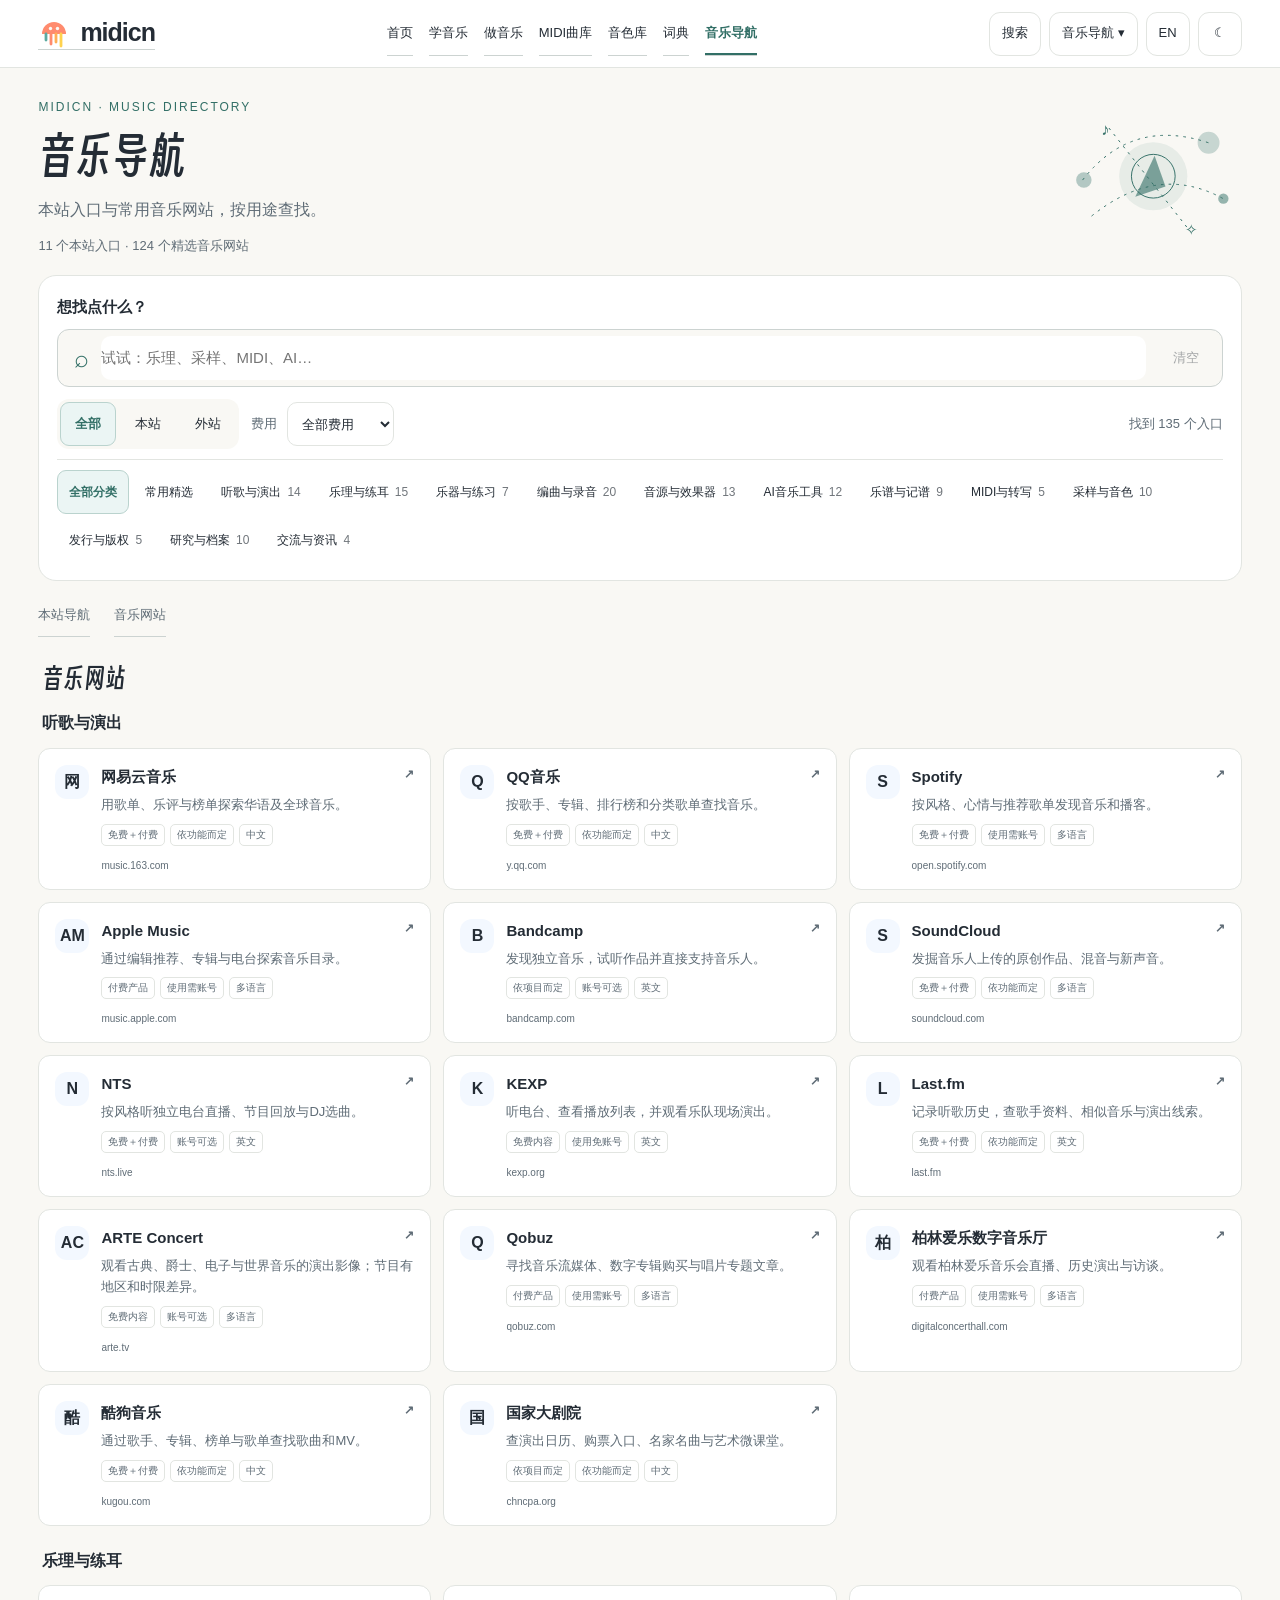
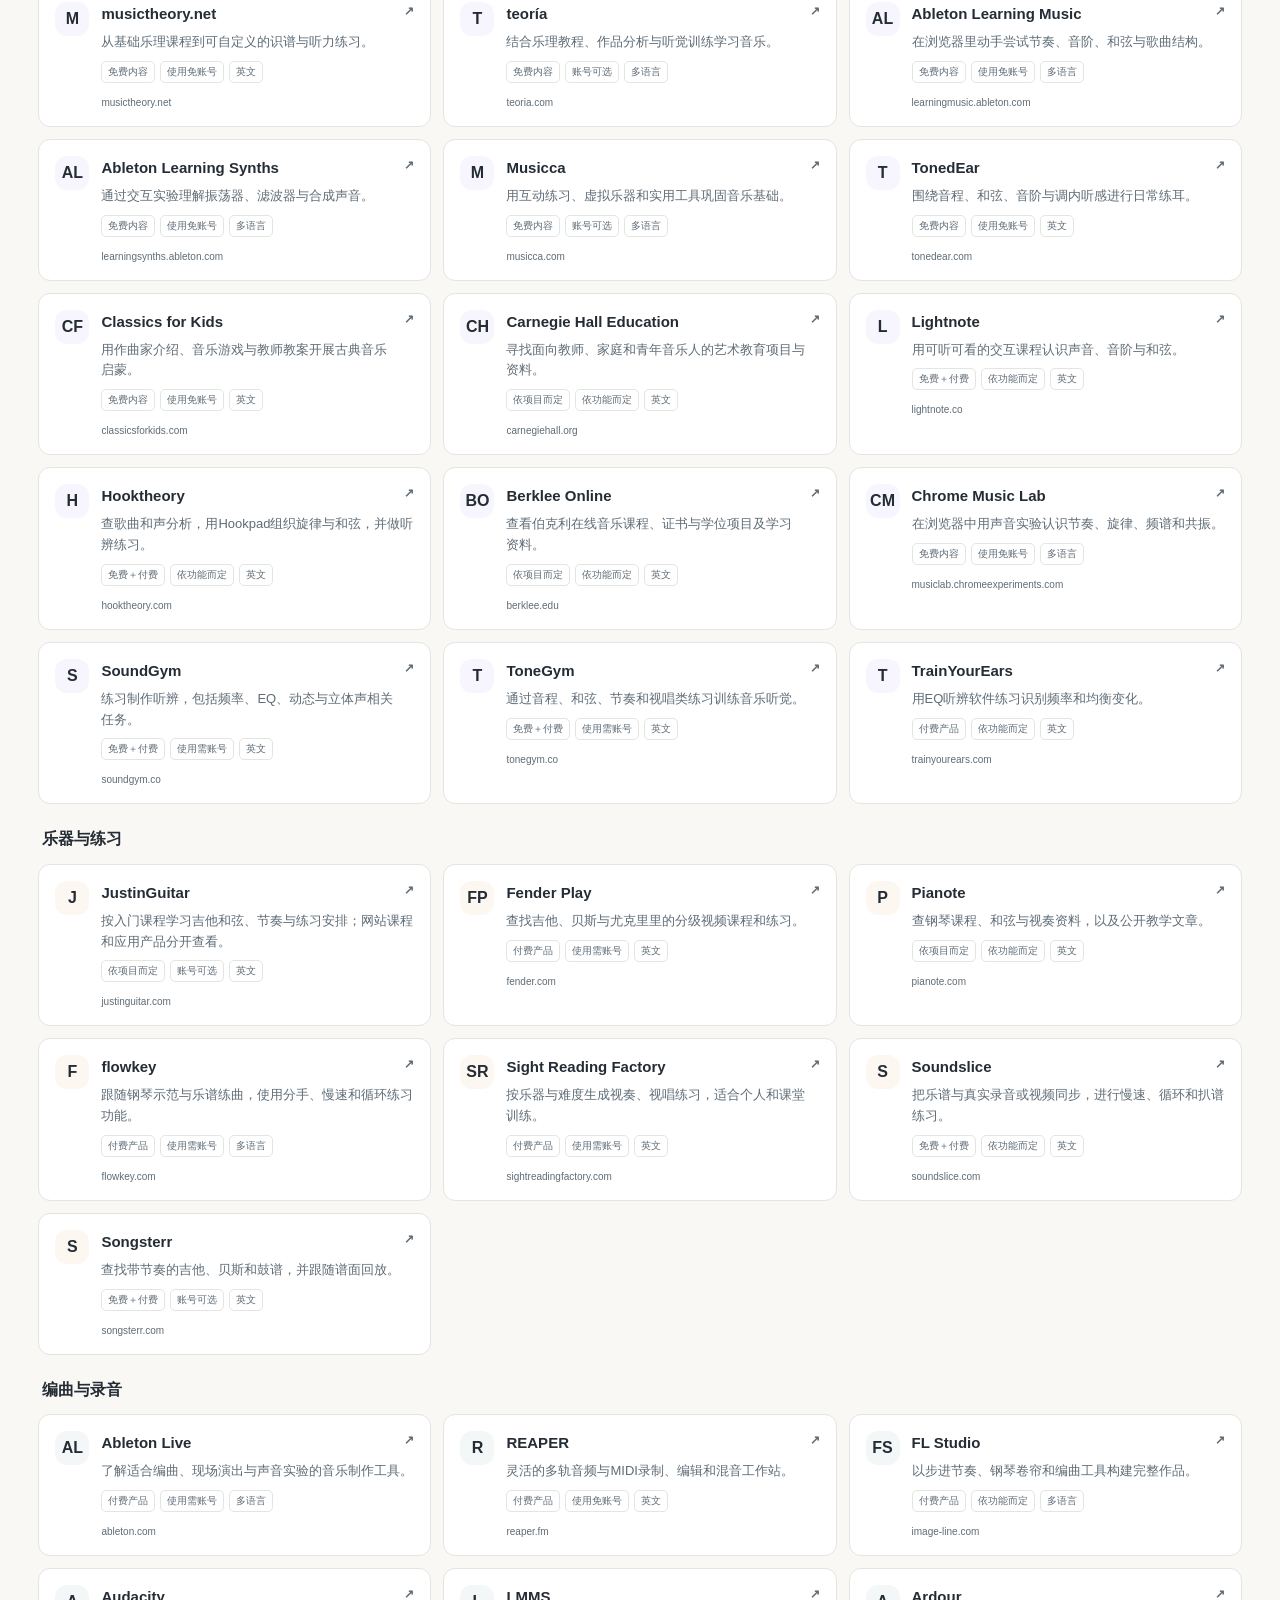
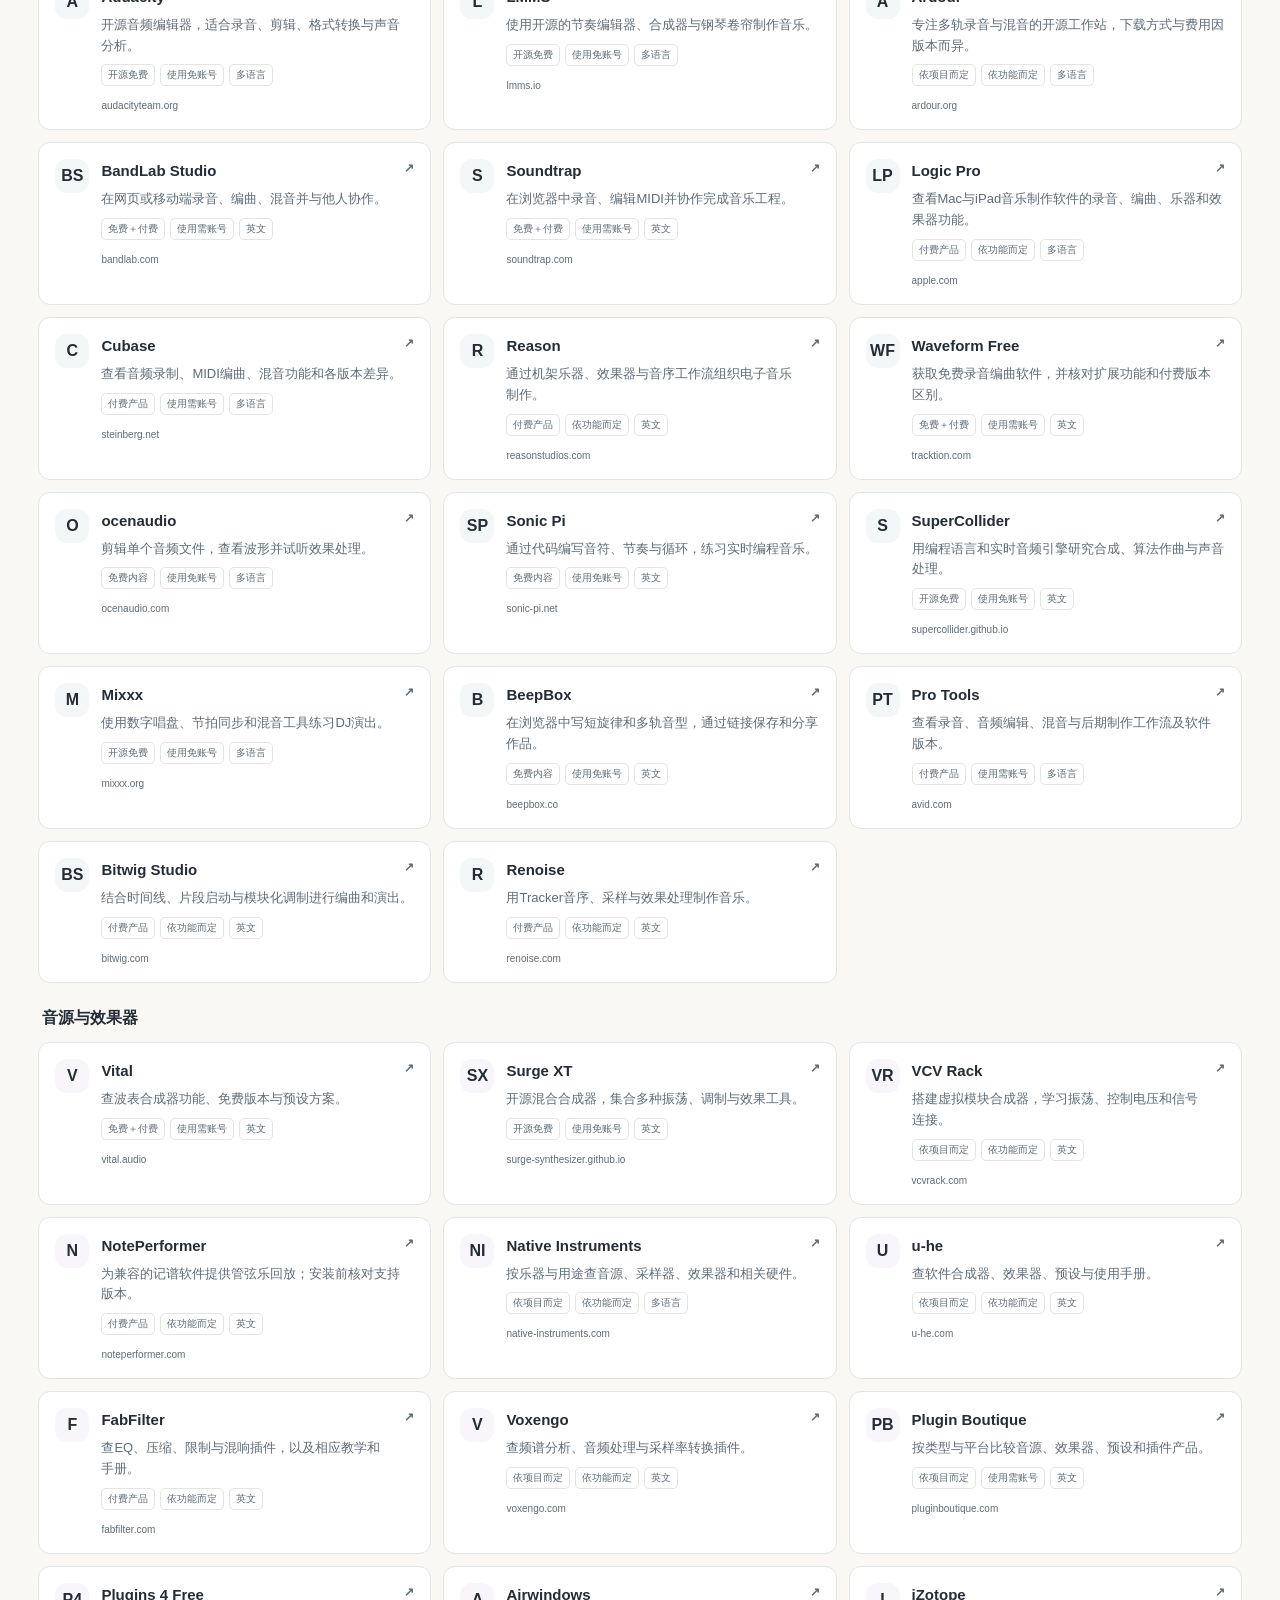
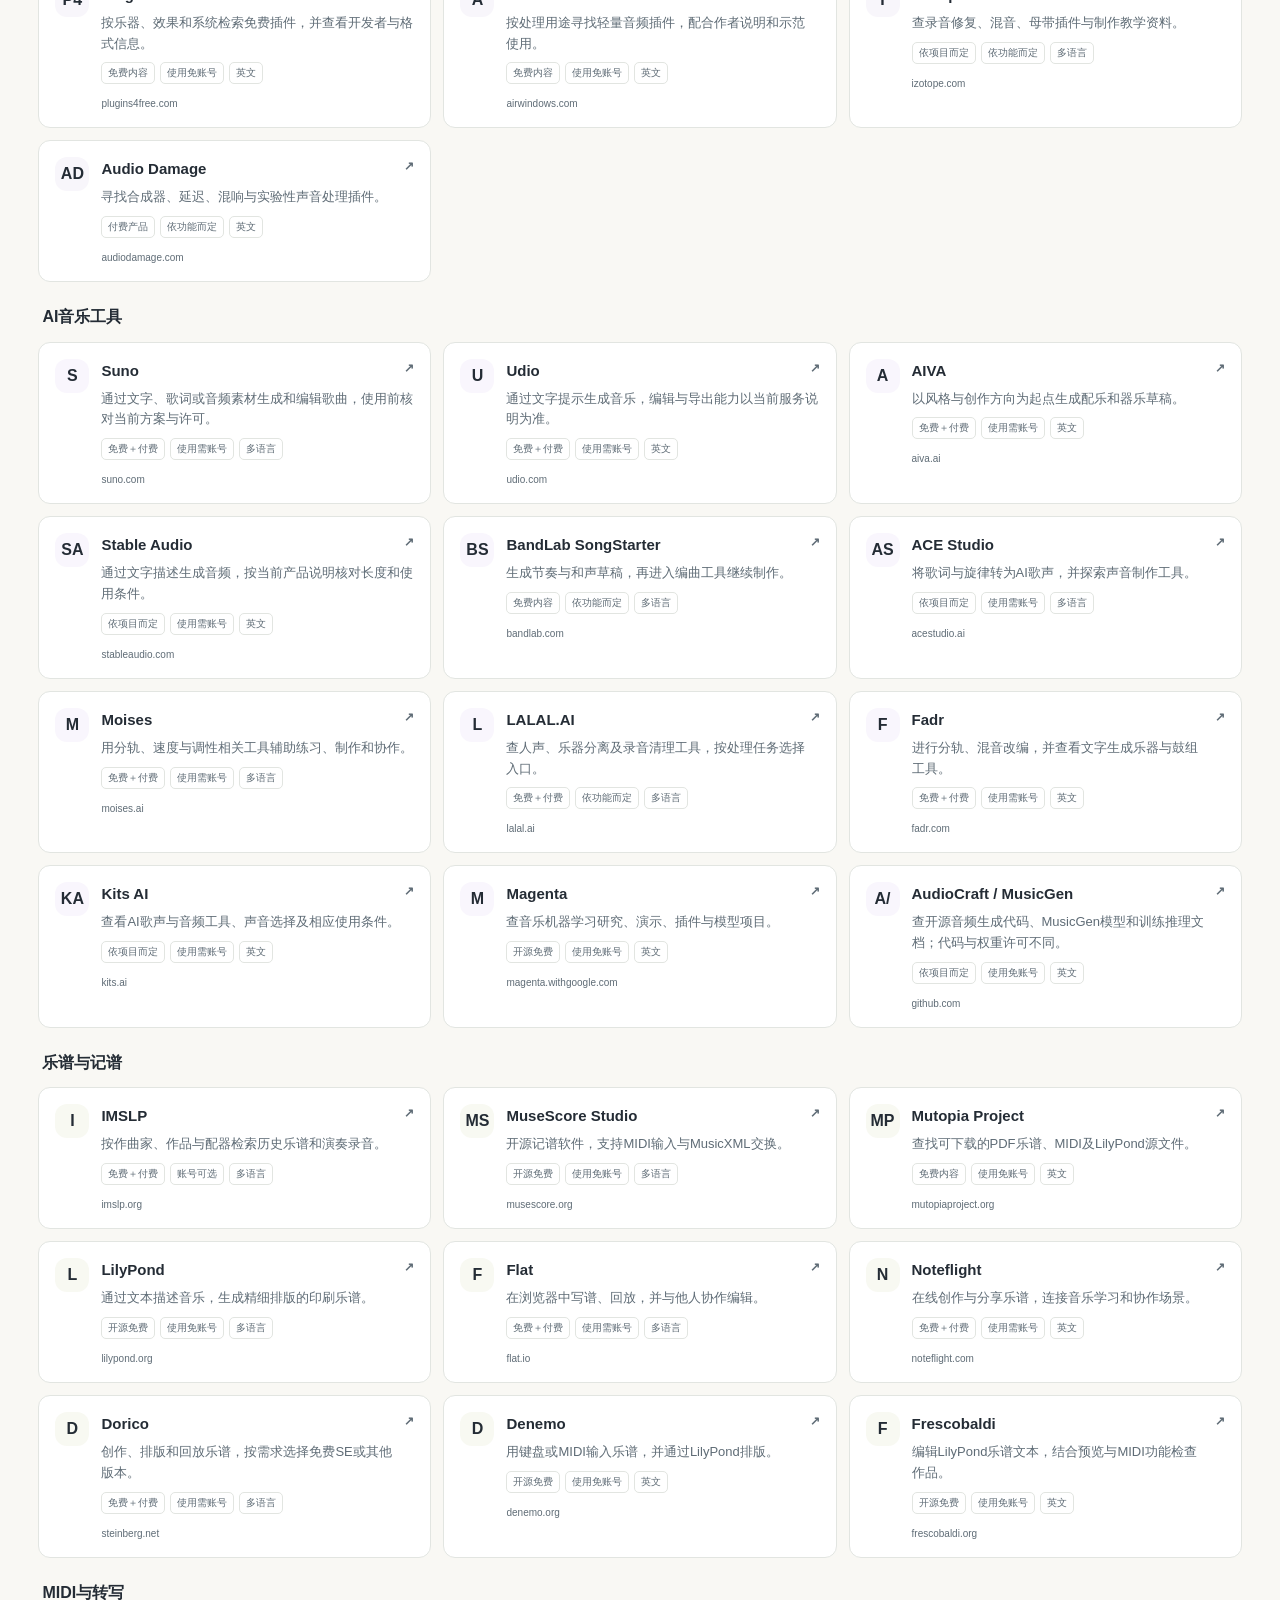
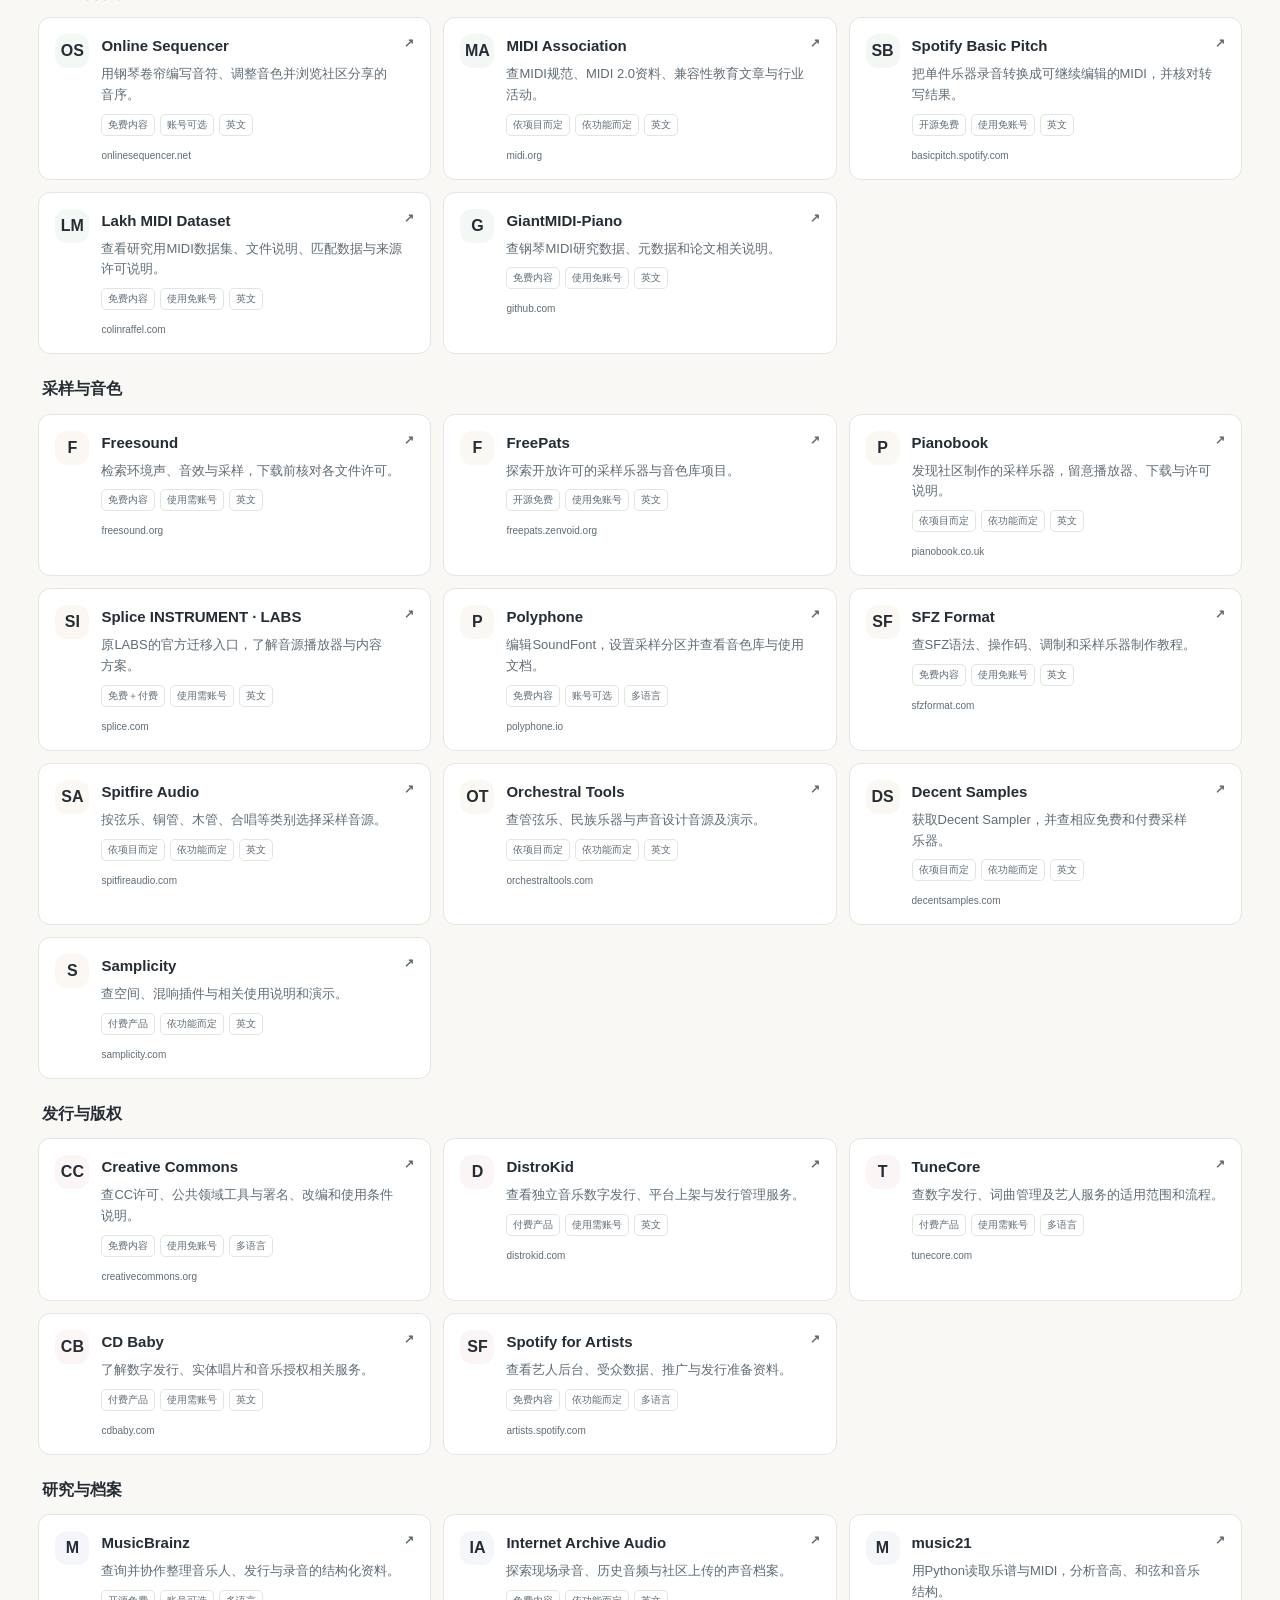
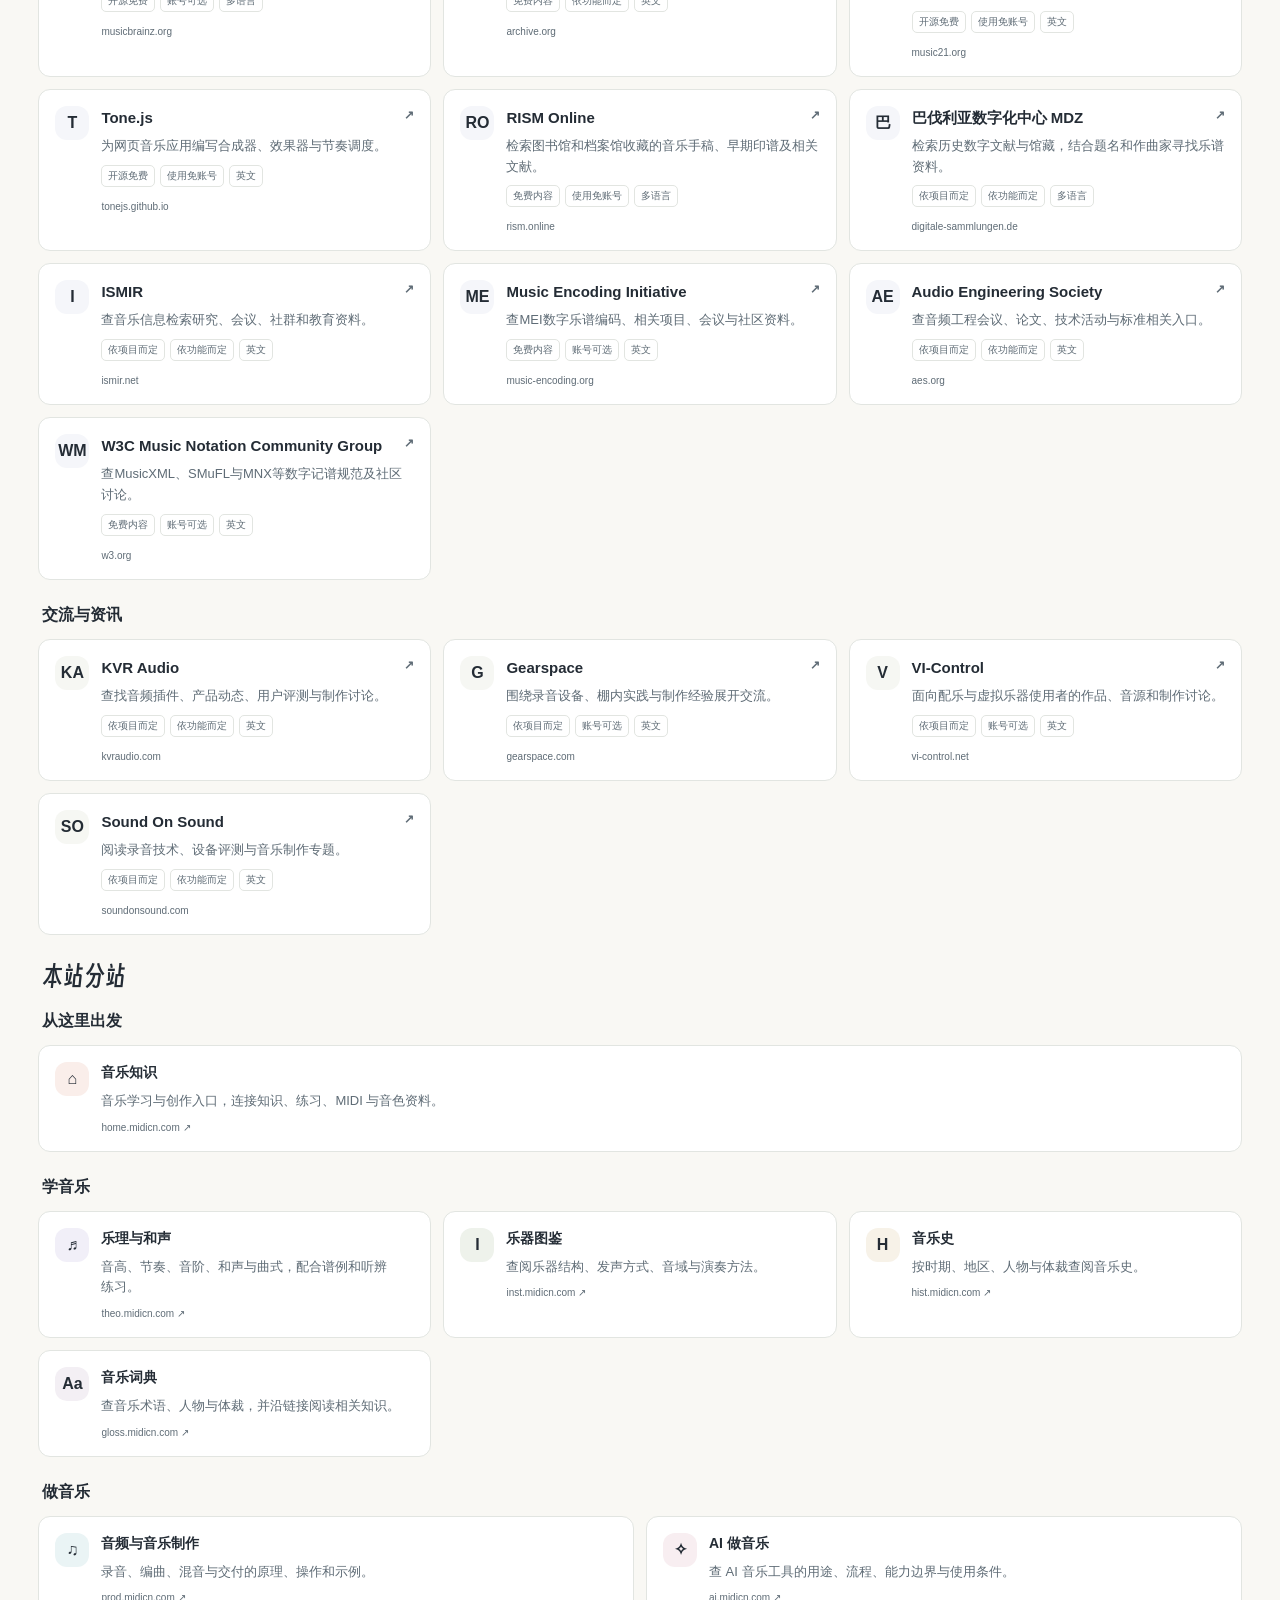
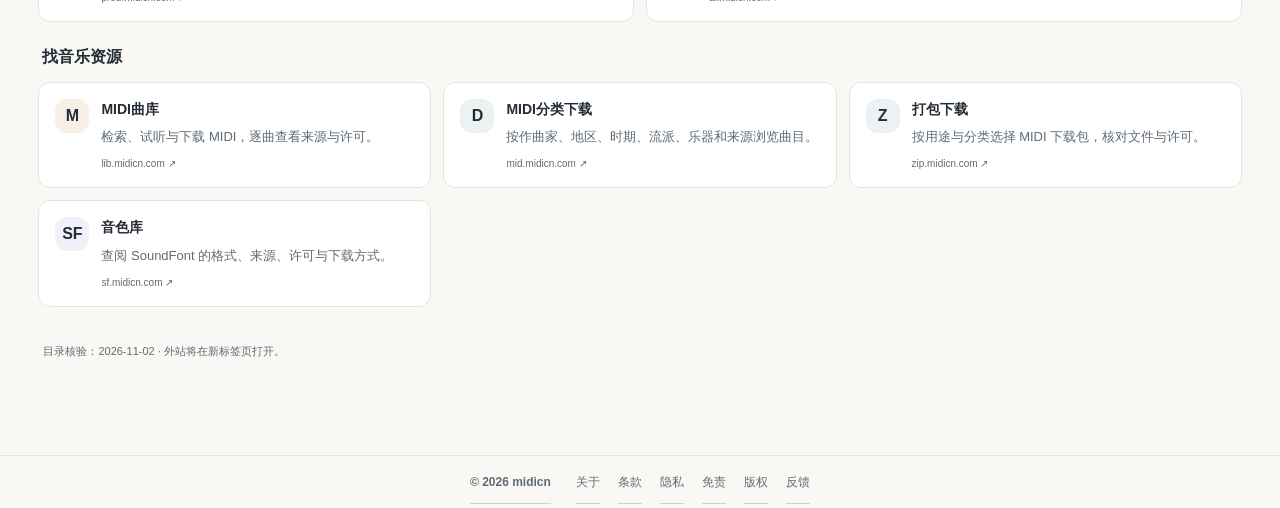
==== commit 489b233b: "Make layouts fluid, unify MIDI naming and build AI production workbench (core 1.6.0)" ====
--- a/index.html
+++ b/index.html
@@ -6,14 +6,14 @@
 <meta property="og:title" content="音乐导航 · midicn Music Directory"><meta property="og:description" content="查找 midicn 分站与音乐网站，按用途搜索和筛选。"><meta property="og:type" content="website"><meta property="og:url" content="https://nav.midicn.com/"><meta property="og:site_name" content="midicn · 音乐导航"><meta property="og:locale" content="zh_CN"><meta property="og:image" content="https://nav.midicn.com/assets/og.png"><meta name="twitter:card" content="summary_large_image">
 <meta property="og:image:width" content="1200"><meta property="og:image:height" content="630"><meta property="og:image:alt" content="midicn · 音乐导航"><meta name="twitter:title" content="音乐导航 · midicn Music Directory"><meta name="twitter:description" content="查找 midicn 分站与音乐网站，按用途搜索和筛选。"><meta name="twitter:image" content="https://nav.midicn.com/assets/og.png">
 <meta name="theme-color" content="#5caaa0"><link rel="manifest" href="manifest.json"><link rel="apple-touch-icon" href="assets/core/icons/icon-192.png"><link rel="icon" href="[data-uri]">
-<script>(()=>{try{const a=document.cookie.split(';').map(x=>x.trim()).filter(x=>x.startsWith('midicn-theme=')).pop();const v=a?a.split('=')[1]:localStorage.getItem('midicn-theme');if(v==='light'||v==='dark')document.documentElement.dataset.theme=v}catch{}})();</script><link rel="preload" as="font" type="font/woff2" href="assets/fonts/p.f001f89bb9.1ee5c47e2277.woff2" crossorigin><style>@font-face{font-family:"Smiley Sans";src:url("assets/fonts/p.f001f89bb9.1ee5c47e2277.woff2") format("woff2");font-display:swap}</style><link rel="stylesheet" href="assets/ui/base.4ad7340feef4.css"><link rel="stylesheet" href="assets/ui/directory.7d813c91f6e9.css"><script type="application/ld+json">{"@context":"https://schema.org","@type":"WebPage","name":"音乐导航 · midicn Music Directory","description":"查找 midicn 分站与音乐网站，按用途搜索和筛选。","url":"https://nav.midicn.com/","inLanguage":"zh"}</script></head>
+<script>(()=>{try{const a=document.cookie.split(';').map(x=>x.trim()).filter(x=>x.startsWith('midicn-theme=')).pop();const v=a?a.split('=')[1]:localStorage.getItem('midicn-theme');if(v==='light'||v==='dark')document.documentElement.dataset.theme=v}catch{}})();</script><link rel="preload" as="font" type="font/woff2" href="assets/fonts/p.f001f89bb9.1ee5c47e2277.woff2" crossorigin><style>@font-face{font-family:"Smiley Sans";src:url("assets/fonts/p.f001f89bb9.1ee5c47e2277.woff2") format("woff2");font-display:swap}</style><link rel="stylesheet" href="assets/ui/base.5a788ba068d7.css"><link rel="stylesheet" href="assets/ui/directory.7d813c91f6e9.css"><script type="application/ld+json">{"@context":"https://schema.org","@type":"WebPage","name":"音乐导航 · midicn Music Directory","description":"查找 midicn 分站与音乐网站，按用途搜索和筛选。","url":"https://nav.midicn.com/","inLanguage":"zh"}</script></head>
 <body><a class="skip-link" href="#main" data-zh="跳至正文" data-en="Skip to content">跳至正文</a>
 <header class="site-header">
 <a class="site-brand" href="https://home.midicn.com/" data-zh-href="https://home.midicn.com/" data-en-href="https://home.midicn.com/en/" aria-label="midicn"><span class="jf-stack"><svg viewBox="0 0 32 32" width="32" height="32" class="jf jf-idle" aria-hidden="true"><path d="M4 17A12 12 0 0 1 28 17Z" class="jf-dome"/><path d="M8 17V23.0" stroke-width="2.8" stroke-linecap="round" fill="none" class="jf-t1"/><path d="M13 17V27.0" stroke-width="2.8" stroke-linecap="round" fill="none" class="jf-t2"/><path d="M18 17V25.0" stroke-width="2.8" stroke-linecap="round" fill="none" class="jf-t3"/><path d="M23 17V29.0" stroke-width="2.8" stroke-linecap="round" fill="none" class="jf-t4"/><circle cx="12.5" cy="11.5" r="1.7" fill="var(--ink)"/><circle cx="19.5" cy="11.5" r="1.7" fill="var(--ink)"/></svg></span><b>midicn</b></a>
-<nav class="site-task-nav" data-zh-label="全站导航" data-en-label="Main navigation" aria-label="全站导航"><a href="https://home.midicn.com/" data-zh="首页" data-en="Home" data-zh-href="https://home.midicn.com/" data-en-href="https://home.midicn.com/en/">首页</a><a href="https://home.midicn.com/learn/" data-zh-href="https://home.midicn.com/learn/" data-en-href="https://home.midicn.com/en/learn/" data-zh="学音乐" data-en="Learn">学音乐</a><a href="https://home.midicn.com/make/" data-zh-href="https://home.midicn.com/make/" data-en-href="https://home.midicn.com/en/make/" data-zh="做音乐" data-en="Create">做音乐</a><a href="https://lib.midicn.com/" data-zh="MIDI 曲库" data-en="MIDI" data-zh-href="https://lib.midicn.com/" data-en-href="https://lib.midicn.com/">MIDI 曲库</a><a href="https://sf.midicn.com/" data-zh="音色库" data-en="SoundFonts" data-zh-href="https://sf.midicn.com/" data-en-href="https://sf.midicn.com/">音色库</a><a href="https://gloss.midicn.com/" data-zh="词典" data-en="Glossary" data-zh-href="https://gloss.midicn.com/" data-en-href="https://gloss.midicn.com/en/">词典</a><a data-directory-group="directory" href="https://nav.midicn.com/" data-zh="音乐导航" data-en="Directory" data-zh-href="https://nav.midicn.com/" data-en-href="https://nav.midicn.com/" aria-current="page">音乐导航</a></nav>
+<nav class="site-task-nav" data-zh-label="全站导航" data-en-label="Main navigation" aria-label="全站导航"><a href="https://home.midicn.com/" data-zh="首页" data-en="Home" data-zh-href="https://home.midicn.com/" data-en-href="https://home.midicn.com/en/">首页</a><a href="https://home.midicn.com/learn/" data-zh-href="https://home.midicn.com/learn/" data-en-href="https://home.midicn.com/en/learn/" data-zh="学音乐" data-en="Learn">学音乐</a><a href="https://home.midicn.com/make/" data-zh-href="https://home.midicn.com/make/" data-en-href="https://home.midicn.com/en/make/" data-zh="做音乐" data-en="Create">做音乐</a><a href="https://lib.midicn.com/" data-zh="MIDI曲库" data-en="MIDI" data-zh-href="https://lib.midicn.com/" data-en-href="https://lib.midicn.com/">MIDI曲库</a><a href="https://sf.midicn.com/" data-zh="音色库" data-en="SoundFonts" data-zh-href="https://sf.midicn.com/" data-en-href="https://sf.midicn.com/">音色库</a><a href="https://gloss.midicn.com/" data-zh="词典" data-en="Glossary" data-zh-href="https://gloss.midicn.com/" data-en-href="https://gloss.midicn.com/en/">词典</a><a data-directory-group="directory" href="https://nav.midicn.com/" data-zh="音乐导航" data-en="Directory" data-zh-href="https://nav.midicn.com/" data-en-href="https://nav.midicn.com/" aria-current="page">音乐导航</a></nav>
 <div class="site-actions"><a class="site-search" href="https://home.midicn.com/search/" data-zh-href="https://home.midicn.com/search/" data-en-href="https://home.midicn.com/en/search/" data-zh="搜索" data-en="Search">搜索</a>
-<div class="site-switcher"><button id="navmenu-btn" type="button" aria-expanded="false" aria-controls="navmenu-panel" data-zh="音乐导航 ▾" data-en="Directory ▾" data-zh-label="切换分站" data-en-label="Choose a site" aria-label="切换分站">音乐导航 ▾</button><nav id="navmenu-panel" class="site-menu" hidden aria-label="全部分站"><a href="https://home.midicn.com/" data-zh="首页" data-en="Home" data-zh-href="https://home.midicn.com/" data-en-href="https://home.midicn.com/en/"><span class="site-dot" style="--dot:#d9795c" aria-hidden="true"></span><span data-label>首页</span></a><a href="https://nav.midicn.com/" data-zh="音乐导航" data-en="Directory" data-zh-href="https://nav.midicn.com/" data-en-href="https://nav.midicn.com/" aria-current="page"><span class="site-dot" style="--dot:#5caaa0" aria-hidden="true"></span><span data-label>音乐导航</span></a><a href="https://ai.midicn.com/" data-zh="AI做音乐" data-en="AI Music" data-zh-href="https://ai.midicn.com/" data-en-href="https://ai.midicn.com/en/"><span class="site-dot" style="--dot:#cb7993" aria-hidden="true"></span><span data-label>AI做音乐</span></a><a href="https://prod.midicn.com/" data-zh="音频" data-en="Audio" data-zh-href="https://prod.midicn.com/" data-en-href="https://prod.midicn.com/en/"><span class="site-dot" style="--dot:#61a9b2" aria-hidden="true"></span><span data-label>音频</span></a><a href="https://hist.midicn.com/" data-zh="音乐史" data-en="Music History" data-zh-href="https://hist.midicn.com/" data-en-href="https://hist.midicn.com/en/"><span class="site-dot" style="--dot:#c49a51" aria-hidden="true"></span><span data-label>音乐史</span></a><a href="https://theo.midicn.com/" data-zh="乐理" data-en="Theory" data-zh-href="https://theo.midicn.com/" data-en-href="https://theo.midicn.com/en/"><span class="site-dot" style="--dot:#9381c6" aria-hidden="true"></span><span data-label>乐理</span></a><a href="https://inst.midicn.com/" data-zh="乐器" data-en="Instruments" data-zh-href="https://inst.midicn.com/" data-en-href="https://inst.midicn.com/en/"><span class="site-dot" style="--dot:#7b9d68" aria-hidden="true"></span><span data-label>乐器</span></a><a href="https://gloss.midicn.com/" data-zh="词典" data-en="Dictionary" data-zh-href="https://gloss.midicn.com/" data-en-href="https://gloss.midicn.com/en/"><span class="site-dot" style="--dot:#a484ae" aria-hidden="true"></span><span data-label>词典</span></a><a href="https://lib.midicn.com/" data-zh="MIDI音乐库" data-en="MIDI Library" data-zh-href="https://lib.midicn.com/" data-en-href="https://lib.midicn.com/"><span class="site-dot" style="--dot:#c28a55" aria-hidden="true"></span><span data-label>MIDI音乐库</span></a><a href="https://mid.midicn.com/" data-zh="MIDI下载" data-en="MIDI Downloads" data-zh-href="https://mid.midicn.com/" data-en-href="https://mid.midicn.com/"><span class="site-dot" style="--dot:#5ca69c" aria-hidden="true"></span><span data-label>MIDI下载</span></a><a href="https://zip.midicn.com/" data-zh="打包下载" data-en="Packs" data-zh-href="https://zip.midicn.com/" data-en-href="https://zip.midicn.com/"><span class="site-dot" style="--dot:#6995bd" aria-hidden="true"></span><span data-label>打包下载</span></a><a href="https://sf.midicn.com/" data-zh="音色库" data-en="SoundFonts" data-zh-href="https://sf.midicn.com/" data-en-href="https://sf.midicn.com/"><span class="site-dot" style="--dot:#818aca" aria-hidden="true"></span><span data-label>音色库</span></a></nav></div>
-<button id="lang" type="button" data-zh-label="切换语言" data-en-label="Switch language" aria-label="切换语言">EN</button><button id="theme" type="button" aria-label="切换明暗">☾</button></div></header><main id="main" class="doc doc-catalog" tabindex="-1"><section class="directory-hero"><div><p class="directory-eyebrow">MIDICN · MUSIC DIRECTORY</p><h1 data-zh="音乐导航" data-en="Music directory" >音乐导航</h1><p data-zh="本站入口与常用音乐网站，按用途查找。" data-en="Find midicn sites and useful music websites by purpose." class="directory-intro">本站入口与常用音乐网站，按用途查找。</p><p data-zh="11 个本站入口 · 124 个精选音乐网站" data-en="11 midicn destinations · 124 curated music websites" class="directory-summary">11 个本站入口 · 124 个精选音乐网站</p></div><svg class="directory-orbit" viewBox="0 0 280 210" aria-hidden="true"><path d="M32 109Q108 11 228 51M46 165Q149 82 251 138M73 28L198 187" fill="none" stroke="currentColor" stroke-width="1.5" stroke-dasharray="4 8"/><circle cx="142" cy="103" r="53" fill="currentColor" opacity=".09"/><circle cx="142" cy="103" r="34" fill="none" stroke="currentColor" stroke-width="1.5"/><path d="M144 71L161 119L114 135Z" fill="currentColor" opacity=".6"/><circle cx="34" cy="109" r="12" fill="currentColor" opacity=".35"/><circle cx="228" cy="51" r="17" fill="currentColor" opacity=".25"/><circle cx="251" cy="138" r="8" fill="currentColor" opacity=".5"/><text x="61" y="39" fill="currentColor" font-size="26">♪</text><text x="191" y="194" fill="currentColor" font-size="24">✧</text></svg></section><section class="directory-search-panel" aria-label="导航搜索"><label for="directory-q"><span data-zh="想找点什么？" data-en="What are you looking for?" >想找点什么？</span></label><div class="directory-search-row"><span aria-hidden="true">⌕</span><input id="directory-q" type="search" autocomplete="off" data-zh-label="搜索导航收录的网站与分站" data-en-label="Search directory websites and midicn sites" aria-label="搜索导航收录的网站与分站" data-ph-zh="试试：乐理、采样、MIDI、AI…" data-ph-en="Try theory, samples, MIDI, AI…" placeholder="试试：乐理、采样、MIDI、AI…"><button type="button" id="directory-clear"><span data-zh="清空" data-en="Clear" >清空</span></button></div><div class="directory-controls"><div class="directory-segment" role="group" aria-label="搜索范围"><button type="button" data-directory-scope="all" aria-pressed="true"><span data-zh="全部" data-en="All" >全部</span></button><button type="button" data-directory-scope="internal" aria-pressed="false"><span data-zh="本站" data-en="midicn" >本站</span></button><button type="button" data-directory-scope="external" aria-pressed="false"><span data-zh="外站" data-en="Websites" >外站</span></button></div><label class="directory-cost-label"><span data-zh="费用" data-en="Access" >费用</span><select id="directory-cost" aria-label="筛选费用" data-zh-label="筛选费用" data-en-label="Filter access"><option value="all" data-zh="全部费用" data-en="All access">全部费用</option><option value="free" data-zh="有免费内容" data-en="Free options">有免费内容</option><option value="open" data-zh="开源免费" data-en="Open source">开源免费</option></select></label><span id="directory-count" class="directory-count" role="status" aria-live="polite"></span></div><div class="directory-categories" role="group" aria-label="网站分类"><button type="button" data-directory-category="all" aria-pressed="true"><span data-zh="全部分类" data-en="All categories" >全部分类</span></button><button type="button" data-directory-category="featured" aria-pressed="false"><span data-zh="常用精选" data-en="Quick picks" >常用精选</span></button><button type="button" data-directory-category="listen" aria-pressed="false"><span data-zh="听歌与演出" data-en="Listen &amp; concerts" >听歌与演出</span><span class="directory-category-count" aria-hidden="true">14</span></button><button type="button" data-directory-category="learn" aria-pressed="false"><span data-zh="乐理与练耳" data-en="Theory &amp; ear training" >乐理与练耳</span><span class="directory-category-count" aria-hidden="true">15</span></button><button type="button" data-directory-category="practice" aria-pressed="false"><span data-zh="乐器与练习" data-en="Instruments &amp; practice" >乐器与练习</span><span class="directory-category-count" aria-hidden="true">7</span></button><button type="button" data-directory-category="create" aria-pressed="false"><span data-zh="编曲与录音" data-en="Composition &amp; recording" >编曲与录音</span><span class="directory-category-count" aria-hidden="true">20</span></button><button type="button" data-directory-category="plugins" aria-pressed="false"><span data-zh="音源与效果器" data-en="Instruments &amp; effects" >音源与效果器</span><span class="directory-category-count" aria-hidden="true">13</span></button><button type="button" data-directory-category="ai" aria-pressed="false"><span data-zh="AI音乐工具" data-en="AI music tools" >AI音乐工具</span><span class="directory-category-count" aria-hidden="true">12</span></button><button type="button" data-directory-category="scores" aria-pressed="false"><span data-zh="乐谱与记谱" data-en="Scores &amp; notation" >乐谱与记谱</span><span class="directory-category-count" aria-hidden="true">9</span></button><button type="button" data-directory-category="midi" aria-pressed="false"><span data-zh="MIDI与转写" data-en="MIDI &amp; transcription" >MIDI与转写</span><span class="directory-category-count" aria-hidden="true">5</span></button><button type="button" data-directory-category="sounds" aria-pressed="false"><span data-zh="采样与音色" data-en="Samples &amp; sound libraries" >采样与音色</span><span class="directory-category-count" aria-hidden="true">10</span></button><button type="button" data-directory-category="release" aria-pressed="false"><span data-zh="发行与版权" data-en="Releases &amp; rights" >发行与版权</span><span class="directory-category-count" aria-hidden="true">5</span></button><button type="button" data-directory-category="research" aria-pressed="false"><span data-zh="研究与档案" data-en="Research &amp; archives" >研究与档案</span><span class="directory-category-count" aria-hidden="true">10</span></button><button type="button" data-directory-category="community" aria-pressed="false"><span data-zh="交流与资讯" data-en="Community &amp; news" >交流与资讯</span><span class="directory-category-count" aria-hidden="true">4</span></button></div></section><nav class="directory-jump" aria-label="本页导航"><a href="#our-sites"><span data-zh="本站导航" data-en="Explore midicn" >本站导航</span></a><a href="#music-web"><span data-zh="音乐网站" data-en="Explore the music web" >音乐网站</span></a></nav><section id="music-web" class="directory-section" data-directory-section="external"><div class="directory-section-heading"><h2 data-zh="音乐网站" data-en="Music websites" >音乐网站</h2></div><section class="directory-group" data-directory-group-section data-external-category="listen"><h3 data-zh="听歌与演出" data-en="Listen &amp; concerts" class="directory-group-title">听歌与演出</h3><div class="directory-grid"><a class="directory-card directory-external" data-directory-card data-kind="external" data-featured="true" data-category="listen" data-cost="freemium" data-language="中文" data-search="网易云音乐 用歌单、乐评与榜单探索华语及全球音乐。 Discover Chinese and global music through playlists, charts and listener discussions. 听歌 歌单 streaming playlists" href="https://music.163.com/" target="_blank" rel="noopener noreferrer external" style="--card-accent:#a3c9ff"><span class="directory-monogram" aria-hidden="true">网</span><div><h4>网易云音乐 <span class="directory-arrow" aria-hidden="true">↗</span></h4><p data-zh="用歌单、乐评与榜单探索华语及全球音乐。" data-en="Discover Chinese and global music through playlists, charts and listener discussions." >用歌单、乐评与榜单探索华语及全球音乐。</p><div class="directory-badges"><span data-zh="免费＋付费" data-en="Free + paid" class="directory-badge">免费＋付费</span><span data-zh="依功能而定" data-en="Depends on feature" class="directory-badge">依功能而定</span><span data-zh="中文" data-en="Chinese" class="directory-badge">中文</span></div><span class="directory-host">music.163.com</span></div></a><a class="directory-card directory-external" data-directory-card data-kind="external" data-featured="false" data-category="listen" data-cost="freemium" data-language="中文" data-search="QQ音乐 按歌手、专辑、排行榜和分类歌单查找音乐。 Find music by artist, album, charts and categorized playlists. 听歌 华语 streaming Chinese music" href="https://y.qq.com/" target="_blank" rel="noopener noreferrer external" style="--card-accent:#a3c9ff"><span class="directory-monogram" aria-hidden="true">Q</span><div><h4>QQ音乐 <span class="directory-arrow" aria-hidden="true">↗</span></h4><p data-zh="按歌手、专辑、排行榜和分类歌单查找音乐。" data-en="Find music by artist, album, charts and categorized playlists." >按歌手、专辑、排行榜和分类歌单查找音乐。</p><div class="directory-badges"><span data-zh="免费＋付费" data-en="Free + paid" class="directory-badge">免费＋付费</span><span data-zh="依功能而定" data-en="Depends on feature" class="directory-badge">依功能而定</span><span data-zh="中文" data-en="Chinese" class="directory-badge">中文</span></div><span class="directory-host">y.qq.com</span></div></a><a class="directory-card directory-external" data-directory-card data-kind="external" data-featured="false" data-category="listen" data-cost="freemium" data-language="多语言" data-search="Spotify 按风格、心情与推荐歌单发现音乐和播客。 Find music and podcasts through genres, moods and curated playlists. 听歌 播客 streaming podcasts" href="https://open.spotify.com/" target="_blank" rel="noopener noreferrer external" style="--card-accent:#a3c9ff"><span class="directory-monogram" aria-hidden="true">S</span><div><h4>Spotify <span class="directory-arrow" aria-hidden="true">↗</span></h4><p data-zh="按风格、心情与推荐歌单发现音乐和播客。" data-en="Find music and podcasts through genres, moods and curated playlists." >按风格、心情与推荐歌单发现音乐和播客。</p><div class="directory-badges"><span data-zh="免费＋付费" data-en="Free + paid" class="directory-badge">免费＋付费</span><span data-zh="使用需账号" data-en="Account required" class="directory-badge">使用需账号</span><span data-zh="多语言" data-en="Multilingual" class="directory-badge">多语言</span></div><span class="directory-host">open.spotify.com</span></div></a><a class="directory-card directory-external" data-directory-card data-kind="external" data-featured="false" data-category="listen" data-cost="paid" data-language="多语言" data-search="Apple Music 通过编辑推荐、专辑与电台探索音乐目录。 Explore albums, editorial selections and artist radio. 听歌 专辑 streaming albums" href="https://music.apple.com/" target="_blank" rel="noopener noreferrer external" style="--card-accent:#a3c9ff"><span class="directory-monogram" aria-hidden="true">AM</span><div><h4>Apple Music <span class="directory-arrow" aria-hidden="true">↗</span></h4><p data-zh="通过编辑推荐、专辑与电台探索音乐目录。" data-en="Explore albums, editorial selections and artist radio." >通过编辑推荐、专辑与电台探索音乐目录。</p><div class="directory-badges"><span data-zh="付费产品" data-en="Paid product" class="directory-badge">付费产品</span><span data-zh="使用需账号" data-en="Account required" class="directory-badge">使用需账号</span><span data-zh="多语言" data-en="Multilingual" class="directory-badge">多语言</span></div><span class="directory-host">music.apple.com</span></div></a><a class="directory-card directory-external" data-directory-card data-kind="external" data-featured="true" data-category="listen" data-cost="mixed" data-language="英文" data-search="Bandcamp 发现独立音乐，试听作品并直接支持音乐人。 Discover independent releases, preview music and support artists directly. 独立音乐 唱片 indie albums" href="https://bandcamp.com/" target="_blank" rel="noopener noreferrer external" style="--card-accent:#a3c9ff"><span class="directory-monogram" aria-hidden="true">B</span><div><h4>Bandcamp <span class="directory-arrow" aria-hidden="true">↗</span></h4><p data-zh="发现独立音乐，试听作品并直接支持音乐人。" data-en="Discover independent releases, preview music and support artists directly." >发现独立音乐，试听作品并直接支持音乐人。</p><div class="directory-badges"><span data-zh="依项目而定" data-en="Varies by item" class="directory-badge">依项目而定</span><span data-zh="账号可选" data-en="Account optional" class="directory-badge">账号可选</span><span data-zh="英文" data-en="English" class="directory-badge">英文</span></div><span class="directory-host">bandcamp.com</span></div></a><a class="directory-card directory-external" data-directory-card data-kind="external" data-featured="false" data-category="listen" data-cost="freemium" data-language="多语言" data-search="SoundCloud 发掘音乐人上传的原创作品、混音与新声音。 Explore artist uploads, remixes and emerging sounds. 原创 混音 discovery remixes" href="https://soundcloud.com/" target="_blank" rel="noopener noreferrer external" style="--card-accent:#a3c9ff"><span class="directory-monogram" aria-hidden="true">S</span><div><h4>SoundCloud <span class="directory-arrow" aria-hidden="true">↗</span></h4><p data-zh="发掘音乐人上传的原创作品、混音与新声音。" data-en="Explore artist uploads, remixes and emerging sounds." >发掘音乐人上传的原创作品、混音与新声音。</p><div class="directory-badges"><span data-zh="免费＋付费" data-en="Free + paid" class="directory-badge">免费＋付费</span><span data-zh="依功能而定" data-en="Depends on feature" class="directory-badge">依功能而定</span><span data-zh="多语言" data-en="Multilingual" class="directory-badge">多语言</span></div><span class="directory-host">soundcloud.com</span></div></a><a class="directory-card directory-external" data-directory-card data-kind="external" data-featured="false" data-category="listen" data-cost="freemium" data-language="英文" data-search="NTS 按风格听独立电台直播、节目回放与DJ选曲。 Explore independent radio, archived shows and DJ selections by style. 电台 DJ 发现 radio" href="https://www.nts.live/" target="_blank" rel="noopener noreferrer external" style="--card-accent:#a3c9ff"><span class="directory-monogram" aria-hidden="true">N</span><div><h4>NTS <span class="directory-arrow" aria-hidden="true">↗</span></h4><p data-zh="按风格听独立电台直播、节目回放与DJ选曲。" data-en="Explore independent radio, archived shows and DJ selections by style." >按风格听独立电台直播、节目回放与DJ选曲。</p><div class="directory-badges"><span data-zh="免费＋付费" data-en="Free + paid" class="directory-badge">免费＋付费</span><span data-zh="账号可选" data-en="Account optional" class="directory-badge">账号可选</span><span data-zh="英文" data-en="English" class="directory-badge">英文</span></div><span class="directory-host">nts.live</span></div></a><a class="directory-card directory-external" data-directory-card data-kind="external" data-featured="true" data-category="listen" data-cost="free" data-language="英文" data-search="KEXP 听电台、查看播放列表，并观看乐队现场演出。 Listen to radio, browse playlists and watch live band sessions. 电台 现场 独立音乐 live" href="https://www.kexp.org/" target="_blank" rel="noopener noreferrer external" style="--card-accent:#a3c9ff"><span class="directory-monogram" aria-hidden="true">K</span><div><h4>KEXP <span class="directory-arrow" aria-hidden="true">↗</span></h4><p data-zh="听电台、查看播放列表，并观看乐队现场演出。" data-en="Listen to radio, browse playlists and watch live band sessions." >听电台、查看播放列表，并观看乐队现场演出。</p><div class="directory-badges"><span data-zh="免费内容" data-en="Free resources" class="directory-badge">免费内容</span><span data-zh="使用免账号" data-en="No account needed" class="directory-badge">使用免账号</span><span data-zh="英文" data-en="English" class="directory-badge">英文</span></div><span class="directory-host">kexp.org</span></div></a><a class="directory-card directory-external" data-directory-card data-kind="external" data-featured="false" data-category="listen" data-cost="freemium" data-language="英文" data-search="Last.fm 记录听歌历史，查歌手资料、相似音乐与演出线索。 Track listening history and explore artists, similar music and events. 听歌记录 发现 歌手 scrobbling" href="https://www.last.fm/" target="_blank" rel="noopener noreferrer external" style="--card-accent:#a3c9ff"><span class="directory-monogram" aria-hidden="true">L</span><div><h4>Last.fm <span class="directory-arrow" aria-hidden="true">↗</span></h4><p data-zh="记录听歌历史，查歌手资料、相似音乐与演出线索。" data-en="Track listening history and explore artists, similar music and events." >记录听歌历史，查歌手资料、相似音乐与演出线索。</p><div class="directory-badges"><span data-zh="免费＋付费" data-en="Free + paid" class="directory-badge">免费＋付费</span><span data-zh="依功能而定" data-en="Depends on feature" class="directory-badge">依功能而定</span><span data-zh="英文" data-en="English" class="directory-badge">英文</span></div><span class="directory-host">last.fm</span></div></a><a class="directory-card directory-external" data-directory-card data-kind="external" data-featured="false" data-category="listen" data-cost="free" data-language="多语言" data-search="ARTE Concert 观看古典、爵士、电子与世界音乐的演出影像；节目有地区和时限差异。 Watch classical, jazz, electronic and world-music performances; availability varies by region and programme. 音乐会 演出 爵士 concert" href="https://www.arte.tv/en/arte-concert/" target="_blank" rel="noopener noreferrer external" style="--card-accent:#a3c9ff"><span class="directory-monogram" aria-hidden="true">AC</span><div><h4>ARTE Concert <span class="directory-arrow" aria-hidden="true">↗</span></h4><p data-zh="观看古典、爵士、电子与世界音乐的演出影像；节目有地区和时限差异。" data-en="Watch classical, jazz, electronic and world-music performances; availability varies by region and programme." >观看古典、爵士、电子与世界音乐的演出影像；节目有地区和时限差异。</p><div class="directory-badges"><span data-zh="免费内容" data-en="Free resources" class="directory-badge">免费内容</span><span data-zh="账号可选" data-en="Account optional" class="directory-badge">账号可选</span><span data-zh="多语言" data-en="Multilingual" class="directory-badge">多语言</span></div><span class="directory-host">arte.tv</span></div></a><a class="directory-card directory-external" data-directory-card data-kind="external" data-featured="false" data-category="listen" data-cost="paid" data-language="多语言" data-search="Qobuz 寻找音乐流媒体、数字专辑购买与唱片专题文章。 Find music streaming, digital album purchases and editorial features. 专辑 流媒体 唱片 streaming" href="https://www.qobuz.com/" target="_blank" rel="noopener noreferrer external" style="--card-accent:#a3c9ff"><span class="directory-monogram" aria-hidden="true">Q</span><div><h4>Qobuz <span class="directory-arrow" aria-hidden="true">↗</span></h4><p data-zh="寻找音乐流媒体、数字专辑购买与唱片专题文章。" data-en="Find music streaming, digital album purchases and editorial features." >寻找音乐流媒体、数字专辑购买与唱片专题文章。</p><div class="directory-badges"><span data-zh="付费产品" data-en="Paid product" class="directory-badge">付费产品</span><span data-zh="使用需账号" data-en="Account required" class="directory-badge">使用需账号</span><span data-zh="多语言" data-en="Multilingual" class="directory-badge">多语言</span></div><span class="directory-host">qobuz.com</span></div></a><a class="directory-card directory-external" data-directory-card data-kind="external" data-featured="false" data-category="listen" data-cost="paid" data-language="多语言" data-search="柏林爱乐数字音乐厅 观看柏林爱乐音乐会直播、历史演出与访谈。 Watch Berliner Philharmoniker live concerts, archived performances and interviews. 古典 管弦乐 音乐会 classical" href="https://www.digitalconcerthall.com/" target="_blank" rel="noopener noreferrer external" style="--card-accent:#a3c9ff"><span class="directory-monogram" aria-hidden="true">柏</span><div><h4>柏林爱乐数字音乐厅 <span class="directory-arrow" aria-hidden="true">↗</span></h4><p data-zh="观看柏林爱乐音乐会直播、历史演出与访谈。" data-en="Watch Berliner Philharmoniker live concerts, archived performances and interviews." >观看柏林爱乐音乐会直播、历史演出与访谈。</p><div class="directory-badges"><span data-zh="付费产品" data-en="Paid product" class="directory-badge">付费产品</span><span data-zh="使用需账号" data-en="Account required" class="directory-badge">使用需账号</span><span data-zh="多语言" data-en="Multilingual" class="directory-badge">多语言</span></div><span class="directory-host">digitalconcerthall.com</span></div></a><a class="directory-card directory-external" data-directory-card data-kind="external" data-featured="false" data-category="listen" data-cost="freemium" data-language="中文" data-search="酷狗音乐 通过歌手、专辑、榜单与歌单查找歌曲和MV。 Find songs and music videos through artists, albums, charts and playlists. 听歌 华语 MV Chinese music" href="https://www.kugou.com/" target="_blank" rel="noopener noreferrer external" style="--card-accent:#a3c9ff"><span class="directory-monogram" aria-hidden="true">酷</span><div><h4>酷狗音乐 <span class="directory-arrow" aria-hidden="true">↗</span></h4><p data-zh="通过歌手、专辑、榜单与歌单查找歌曲和MV。" data-en="Find songs and music videos through artists, albums, charts and playlists." >通过歌手、专辑、榜单与歌单查找歌曲和MV。</p><div class="directory-badges"><span data-zh="免费＋付费" data-en="Free + paid" class="directory-badge">免费＋付费</span><span data-zh="依功能而定" data-en="Depends on feature" class="directory-badge">依功能而定</span><span data-zh="中文" data-en="Chinese" class="directory-badge">中文</span></div><span class="directory-host">kugou.com</span></div></a><a class="directory-card directory-external" data-directory-card data-kind="external" data-featured="false" data-category="listen" data-cost="mixed" data-language="中文" data-search="国家大剧院 查演出日历、购票入口、名家名曲与艺术微课堂。 Find performance schedules, tickets, concert features and arts-education videos. 音乐会 歌剧 演出 艺术教育" href="https://www.chncpa.org/" target="_blank" rel="noopener noreferrer external" style="--card-accent:#a3c9ff"><span class="directory-monogram" aria-hidden="true">国</span><div><h4>国家大剧院 <span class="directory-arrow" aria-hidden="true">↗</span></h4><p data-zh="查演出日历、购票入口、名家名曲与艺术微课堂。" data-en="Find performance schedules, tickets, concert features and arts-education videos." >查演出日历、购票入口、名家名曲与艺术微课堂。</p><div class="directory-badges"><span data-zh="依项目而定" data-en="Varies by item" class="directory-badge">依项目而定</span><span data-zh="依功能而定" data-en="Depends on feature" class="directory-badge">依功能而定</span><span data-zh="中文" data-en="Chinese" class="directory-badge">中文</span></div><span class="directory-host">chncpa.org</span></div></a></div></section><section class="directory-group" data-directory-group-section data-external-category="learn"><h3 data-zh="乐理与练耳" data-en="Theory &amp; ear training" class="directory-group-title">乐理与练耳</h3><div class="directory-grid"><a class="directory-card directory-external" data-directory-card data-kind="external" data-featured="true" data-category="learn" data-cost="free" data-language="英文" data-search="musictheory.net 从基础乐理课程到可自定义的识谱与听力练习。 Study music fundamentals and customize notation and ear training exercises. 乐理 识谱 theory ear training" href="https://www.musictheory.net/" target="_blank" rel="noopener noreferrer external" style="--card-accent:#c0b8f4"><span class="directory-monogram" aria-hidden="true">M</span><div><h4>musictheory.net <span class="directory-arrow" aria-hidden="true">↗</span></h4><p data-zh="从基础乐理课程到可自定义的识谱与听力练习。" data-en="Study music fundamentals and customize notation and ear training exercises." >从基础乐理课程到可自定义的识谱与听力练习。</p><div class="directory-badges"><span data-zh="免费内容" data-en="Free resources" class="directory-badge">免费内容</span><span data-zh="使用免账号" data-en="No account needed" class="directory-badge">使用免账号</span><span data-zh="英文" data-en="English" class="directory-badge">英文</span></div><span class="directory-host">musictheory.net</span></div></a><a class="directory-card directory-external" data-directory-card data-kind="external" data-featured="false" data-category="learn" data-cost="free" data-language="多语言" data-search="teoría 结合乐理教程、作品分析与听觉训练学习音乐。 Combine theory tutorials, musical analysis and aural exercises. 乐理 分析 theory analysis" href="https://www.teoria.com/" target="_blank" rel="noopener noreferrer external" style="--card-accent:#c0b8f4"><span class="directory-monogram" aria-hidden="true">T</span><div><h4>teoría <span class="directory-arrow" aria-hidden="true">↗</span></h4><p data-zh="结合乐理教程、作品分析与听觉训练学习音乐。" data-en="Combine theory tutorials, musical analysis and aural exercises." >结合乐理教程、作品分析与听觉训练学习音乐。</p><div class="directory-badges"><span data-zh="免费内容" data-en="Free resources" class="directory-badge">免费内容</span><span data-zh="账号可选" data-en="Account optional" class="directory-badge">账号可选</span><span data-zh="多语言" data-en="Multilingual" class="directory-badge">多语言</span></div><span class="directory-host">teoria.com</span></div></a><a class="directory-card directory-external" data-directory-card data-kind="external" data-featured="true" data-category="learn" data-cost="free" data-language="多语言" data-search="Ableton Learning Music 在浏览器里动手尝试节奏、音阶、和弦与歌曲结构。 Explore beats, scales, chords and song structure in your browser. 入门 节奏 beginner beats" href="https://learningmusic.ableton.com/" target="_blank" rel="noopener noreferrer external" style="--card-accent:#c0b8f4"><span class="directory-monogram" aria-hidden="true">AL</span><div><h4>Ableton Learning Music <span class="directory-arrow" aria-hidden="true">↗</span></h4><p data-zh="在浏览器里动手尝试节奏、音阶、和弦与歌曲结构。" data-en="Explore beats, scales, chords and song structure in your browser." >在浏览器里动手尝试节奏、音阶、和弦与歌曲结构。</p><div class="directory-badges"><span data-zh="免费内容" data-en="Free resources" class="directory-badge">免费内容</span><span data-zh="使用免账号" data-en="No account needed" class="directory-badge">使用免账号</span><span data-zh="多语言" data-en="Multilingual" class="directory-badge">多语言</span></div><span class="directory-host">learningmusic.ableton.com</span></div></a><a class="directory-card directory-external" data-directory-card data-kind="external" data-featured="false" data-category="learn" data-cost="free" data-language="多语言" data-search="Ableton Learning Synths 通过交互实验理解振荡器、滤波器与合成声音。 Learn oscillators, filters and synthesis through interactive experiments. 合成器 音色设计 synthesis sound design" href="https://learningsynths.ableton.com/" target="_blank" rel="noopener noreferrer external" style="--card-accent:#c0b8f4"><span class="directory-monogram" aria-hidden="true">AL</span><div><h4>Ableton Learning Synths <span class="directory-arrow" aria-hidden="true">↗</span></h4><p data-zh="通过交互实验理解振荡器、滤波器与合成声音。" data-en="Learn oscillators, filters and synthesis through interactive experiments." >通过交互实验理解振荡器、滤波器与合成声音。</p><div class="directory-badges"><span data-zh="免费内容" data-en="Free resources" class="directory-badge">免费内容</span><span data-zh="使用免账号" data-en="No account needed" class="directory-badge">使用免账号</span><span data-zh="多语言" data-en="Multilingual" class="directory-badge">多语言</span></div><span class="directory-host">learningsynths.ableton.com</span></div></a><a class="directory-card directory-external" data-directory-card data-kind="external" data-featured="false" data-category="learn" data-cost="free" data-language="多语言" data-search="Musicca 用互动练习、虚拟乐器和实用工具巩固音乐基础。 Build musical skills with exercises, virtual instruments and practical tools. 乐理 虚拟钢琴 theory virtual piano" href="https://www.musicca.com/" target="_blank" rel="noopener noreferrer external" style="--card-accent:#c0b8f4"><span class="directory-monogram" aria-hidden="true">M</span><div><h4>Musicca <span class="directory-arrow" aria-hidden="true">↗</span></h4><p data-zh="用互动练习、虚拟乐器和实用工具巩固音乐基础。" data-en="Build musical skills with exercises, virtual instruments and practical tools." >用互动练习、虚拟乐器和实用工具巩固音乐基础。</p><div class="directory-badges"><span data-zh="免费内容" data-en="Free resources" class="directory-badge">免费内容</span><span data-zh="账号可选" data-en="Account optional" class="directory-badge">账号可选</span><span data-zh="多语言" data-en="Multilingual" class="directory-badge">多语言</span></div><span class="directory-host">musicca.com</span></div></a><a class="directory-card directory-external" data-directory-card data-kind="external" data-featured="false" data-category="learn" data-cost="free" data-language="英文" data-search="TonedEar 围绕音程、和弦、音阶与调内听感进行日常练耳。 Practice intervals, chords, scales and functional ear training. 练耳 音程 ear training intervals" href="https://tonedear.com/" target="_blank" rel="noopener noreferrer external" style="--card-accent:#c0b8f4"><span class="directory-monogram" aria-hidden="true">T</span><div><h4>TonedEar <span class="directory-arrow" aria-hidden="true">↗</span></h4><p data-zh="围绕音程、和弦、音阶与调内听感进行日常练耳。" data-en="Practice intervals, chords, scales and functional ear training." >围绕音程、和弦、音阶与调内听感进行日常练耳。</p><div class="directory-badges"><span data-zh="免费内容" data-en="Free resources" class="directory-badge">免费内容</span><span data-zh="使用免账号" data-en="No account needed" class="directory-badge">使用免账号</span><span data-zh="英文" data-en="English" class="directory-badge">英文</span></div><span class="directory-host">tonedear.com</span></div></a><a class="directory-card directory-external" data-directory-card data-kind="external" data-featured="false" data-category="learn" data-cost="free" data-language="英文" data-search="Classics for Kids 用作曲家介绍、音乐游戏与教师教案开展古典音乐启蒙。 Introduce classical music through composer features, games and classroom resources. 儿童 古典 教师 启蒙" href="https://www.classicsforkids.com/" target="_blank" rel="noopener noreferrer external" style="--card-accent:#c0b8f4"><span class="directory-monogram" aria-hidden="true">CF</span><div><h4>Classics for Kids <span class="directory-arrow" aria-hidden="true">↗</span></h4><p data-zh="用作曲家介绍、音乐游戏与教师教案开展古典音乐启蒙。" data-en="Introduce classical music through composer features, games and classroom resources." >用作曲家介绍、音乐游戏与教师教案开展古典音乐启蒙。</p><div class="directory-badges"><span data-zh="免费内容" data-en="Free resources" class="directory-badge">免费内容</span><span data-zh="使用免账号" data-en="No account needed" class="directory-badge">使用免账号</span><span data-zh="英文" data-en="English" class="directory-badge">英文</span></div><span class="directory-host">classicsforkids.com</span></div></a><a class="directory-card directory-external" data-directory-card data-kind="external" data-featured="false" data-category="learn" data-cost="mixed" data-language="英文" data-search="Carnegie Hall Education 寻找面向教师、家庭和青年音乐人的艺术教育项目与资料。 Find arts-education resources and programmes for teachers, families and young musicians. 音乐教育 教师 儿童 education" href="https://www.carnegiehall.org/Education" target="_blank" rel="noopener noreferrer external" style="--card-accent:#c0b8f4"><span class="directory-monogram" aria-hidden="true">CH</span><div><h4>Carnegie Hall Education <span class="directory-arrow" aria-hidden="true">↗</span></h4><p data-zh="寻找面向教师、家庭和青年音乐人的艺术教育项目与资料。" data-en="Find arts-education resources and programmes for teachers, families and young musicians." >寻找面向教师、家庭和青年音乐人的艺术教育项目与资料。</p><div class="directory-badges"><span data-zh="依项目而定" data-en="Varies by item" class="directory-badge">依项目而定</span><span data-zh="依功能而定" data-en="Depends on feature" class="directory-badge">依功能而定</span><span data-zh="英文" data-en="English" class="directory-badge">英文</span></div><span class="directory-host">carnegiehall.org</span></div></a><a class="directory-card directory-external" data-directory-card data-kind="external" data-featured="false" data-category="learn" data-cost="freemium" data-language="英文" data-search="Lightnote 用可听可看的交互课程认识声音、音阶与和弦。 Study sound, scales and chords through interactive visual and audio lessons. 乐理 交互 音阶 theory" href="https://www.lightnote.co/" target="_blank" rel="noopener noreferrer external" style="--card-accent:#c0b8f4"><span class="directory-monogram" aria-hidden="true">L</span><div><h4>Lightnote <span class="directory-arrow" aria-hidden="true">↗</span></h4><p data-zh="用可听可看的交互课程认识声音、音阶与和弦。" data-en="Study sound, scales and chords through interactive visual and audio lessons." >用可听可看的交互课程认识声音、音阶与和弦。</p><div class="directory-badges"><span data-zh="免费＋付费" data-en="Free + paid" class="directory-badge">免费＋付费</span><span data-zh="依功能而定" data-en="Depends on feature" class="directory-badge">依功能而定</span><span data-zh="英文" data-en="English" class="directory-badge">英文</span></div><span class="directory-host">lightnote.co</span></div></a><a class="directory-card directory-external" data-directory-card data-kind="external" data-featured="false" data-category="learn" data-cost="freemium" data-language="英文" data-search="Hooktheory 查歌曲和声分析，用Hookpad组织旋律与和弦，并做听辨练习。 Explore song-harmony analyses, write melodies and chords in Hookpad, and practise ear training. 和弦 写歌 和声 analysis" href="https://www.hooktheory.com/" target="_blank" rel="noopener noreferrer external" style="--card-accent:#c0b8f4"><span class="directory-monogram" aria-hidden="true">H</span><div><h4>Hooktheory <span class="directory-arrow" aria-hidden="true">↗</span></h4><p data-zh="查歌曲和声分析，用Hookpad组织旋律与和弦，并做听辨练习。" data-en="Explore song-harmony analyses, write melodies and chords in Hookpad, and practise ear training." >查歌曲和声分析，用Hookpad组织旋律与和弦，并做听辨练习。</p><div class="directory-badges"><span data-zh="免费＋付费" data-en="Free + paid" class="directory-badge">免费＋付费</span><span data-zh="依功能而定" data-en="Depends on feature" class="directory-badge">依功能而定</span><span data-zh="英文" data-en="English" class="directory-badge">英文</span></div><span class="directory-host">hooktheory.com</span></div></a><a class="directory-card directory-external" data-directory-card data-kind="external" data-featured="false" data-category="learn" data-cost="mixed" data-language="英文" data-search="Berklee Online 查看伯克利在线音乐课程、证书与学位项目及学习资料。 Explore Berklee online music courses, certificates, degree programmes and learning resources. 课程 制作 写歌 education" href="https://www.berklee.edu/berklee-online" target="_blank" rel="noopener noreferrer external" style="--card-accent:#c0b8f4"><span class="directory-monogram" aria-hidden="true">BO</span><div><h4>Berklee Online <span class="directory-arrow" aria-hidden="true">↗</span></h4><p data-zh="查看伯克利在线音乐课程、证书与学位项目及学习资料。" data-en="Explore Berklee online music courses, certificates, degree programmes and learning resources." >查看伯克利在线音乐课程、证书与学位项目及学习资料。</p><div class="directory-badges"><span data-zh="依项目而定" data-en="Varies by item" class="directory-badge">依项目而定</span><span data-zh="依功能而定" data-en="Depends on feature" class="directory-badge">依功能而定</span><span data-zh="英文" data-en="English" class="directory-badge">英文</span></div><span class="directory-host">berklee.edu</span></div></a><a class="directory-card directory-external" data-directory-card data-kind="external" data-featured="true" data-category="learn" data-cost="free" data-language="多语言" data-search="Chrome Music Lab 在浏览器中用声音实验认识节奏、旋律、频谱和共振。 Explore rhythm, melody, spectra and resonance through browser sound experiments. 儿童 乐理 声音实验 interactive" href="https://musiclab.chromeexperiments.com/" target="_blank" rel="noopener noreferrer external" style="--card-accent:#c0b8f4"><span class="directory-monogram" aria-hidden="true">CM</span><div><h4>Chrome Music Lab <span class="directory-arrow" aria-hidden="true">↗</span></h4><p data-zh="在浏览器中用声音实验认识节奏、旋律、频谱和共振。" data-en="Explore rhythm, melody, spectra and resonance through browser sound experiments." >在浏览器中用声音实验认识节奏、旋律、频谱和共振。</p><div class="directory-badges"><span data-zh="免费内容" data-en="Free resources" class="directory-badge">免费内容</span><span data-zh="使用免账号" data-en="No account needed" class="directory-badge">使用免账号</span><span data-zh="多语言" data-en="Multilingual" class="directory-badge">多语言</span></div><span class="directory-host">musiclab.chromeexperiments.com</span></div></a><a class="directory-card directory-external" data-directory-card data-kind="external" data-featured="false" data-category="learn" data-cost="freemium" data-language="英文" data-search="SoundGym 练习制作听辨，包括频率、EQ、动态与立体声相关任务。 Train production listening with exercises involving frequency, EQ, dynamics and stereo sound. 混音 听辨 EQ ear training" href="https://www.soundgym.co/" target="_blank" rel="noopener noreferrer external" style="--card-accent:#c0b8f4"><span class="directory-monogram" aria-hidden="true">S</span><div><h4>SoundGym <span class="directory-arrow" aria-hidden="true">↗</span></h4><p data-zh="练习制作听辨，包括频率、EQ、动态与立体声相关任务。" data-en="Train production listening with exercises involving frequency, EQ, dynamics and stereo sound." >练习制作听辨，包括频率、EQ、动态与立体声相关任务。</p><div class="directory-badges"><span data-zh="免费＋付费" data-en="Free + paid" class="directory-badge">免费＋付费</span><span data-zh="使用需账号" data-en="Account required" class="directory-badge">使用需账号</span><span data-zh="英文" data-en="English" class="directory-badge">英文</span></div><span class="directory-host">soundgym.co</span></div></a><a class="directory-card directory-external" data-directory-card data-kind="external" data-featured="false" data-category="learn" data-cost="freemium" data-language="英文" data-search="ToneGym 通过音程、和弦、节奏和视唱类练习训练音乐听觉。 Train musical listening through intervals, chords, rhythm and sight-singing exercises. 练耳 音程 节奏 ear training" href="https://www.tonegym.co/" target="_blank" rel="noopener noreferrer external" style="--card-accent:#c0b8f4"><span class="directory-monogram" aria-hidden="true">T</span><div><h4>ToneGym <span class="directory-arrow" aria-hidden="true">↗</span></h4><p data-zh="通过音程、和弦、节奏和视唱类练习训练音乐听觉。" data-en="Train musical listening through intervals, chords, rhythm and sight-singing exercises." >通过音程、和弦、节奏和视唱类练习训练音乐听觉。</p><div class="directory-badges"><span data-zh="免费＋付费" data-en="Free + paid" class="directory-badge">免费＋付费</span><span data-zh="使用需账号" data-en="Account required" class="directory-badge">使用需账号</span><span data-zh="英文" data-en="English" class="directory-badge">英文</span></div><span class="directory-host">tonegym.co</span></div></a><a class="directory-card directory-external" data-directory-card data-kind="external" data-featured="false" data-category="learn" data-cost="paid" data-language="英文" data-search="TrainYourEars 用EQ听辨软件练习识别频率和均衡变化。 Practise identifying frequency and equalization changes with EQ ear-training software. 混音 频率 EQ training" href="https://www.trainyourears.com/" target="_blank" rel="noopener noreferrer external" style="--card-accent:#c0b8f4"><span class="directory-monogram" aria-hidden="true">T</span><div><h4>TrainYourEars <span class="directory-arrow" aria-hidden="true">↗</span></h4><p data-zh="用EQ听辨软件练习识别频率和均衡变化。" data-en="Practise identifying frequency and equalization changes with EQ ear-training software." >用EQ听辨软件练习识别频率和均衡变化。</p><div class="directory-badges"><span data-zh="付费产品" data-en="Paid product" class="directory-badge">付费产品</span><span data-zh="依功能而定" data-en="Depends on feature" class="directory-badge">依功能而定</span><span data-zh="英文" data-en="English" class="directory-badge">英文</span></div><span class="directory-host">trainyourears.com</span></div></a></div></section><section class="directory-group" data-directory-group-section data-external-category="practice"><h3 data-zh="乐器与练习" data-en="Instruments &amp; practice" class="directory-group-title">乐器与练习</h3><div class="directory-grid"><a class="directory-card directory-external" data-directory-card data-kind="external" data-featured="true" data-category="practice" data-cost="mixed" data-language="英文" data-search="JustinGuitar 按入门课程学习吉他和弦、节奏与练习安排；网站课程和应用产品分开查看。 Follow guitar courses covering chords, rhythm and practice; distinguish website lessons from app products. 吉他 练习 入门 guitar" href="https://www.justinguitar.com/" target="_blank" rel="noopener noreferrer external" style="--card-accent:#edc29c"><span class="directory-monogram" aria-hidden="true">J</span><div><h4>JustinGuitar <span class="directory-arrow" aria-hidden="true">↗</span></h4><p data-zh="按入门课程学习吉他和弦、节奏与练习安排；网站课程和应用产品分开查看。" data-en="Follow guitar courses covering chords, rhythm and practice; distinguish website lessons from app products." >按入门课程学习吉他和弦、节奏与练习安排；网站课程和应用产品分开查看。</p><div class="directory-badges"><span data-zh="依项目而定" data-en="Varies by item" class="directory-badge">依项目而定</span><span data-zh="账号可选" data-en="Account optional" class="directory-badge">账号可选</span><span data-zh="英文" data-en="English" class="directory-badge">英文</span></div><span class="directory-host">justinguitar.com</span></div></a><a class="directory-card directory-external" data-directory-card data-kind="external" data-featured="false" data-category="practice" data-cost="paid" data-language="英文" data-search="Fender Play 查找吉他、贝斯与尤克里里的分级视频课程和练习。 Find graded guitar, bass and ukulele video lessons and exercises. 吉他 贝斯 尤克里里 lessons" href="https://www.fender.com/play" target="_blank" rel="noopener noreferrer external" style="--card-accent:#edc29c"><span class="directory-monogram" aria-hidden="true">FP</span><div><h4>Fender Play <span class="directory-arrow" aria-hidden="true">↗</span></h4><p data-zh="查找吉他、贝斯与尤克里里的分级视频课程和练习。" data-en="Find graded guitar, bass and ukulele video lessons and exercises." >查找吉他、贝斯与尤克里里的分级视频课程和练习。</p><div class="directory-badges"><span data-zh="付费产品" data-en="Paid product" class="directory-badge">付费产品</span><span data-zh="使用需账号" data-en="Account required" class="directory-badge">使用需账号</span><span data-zh="英文" data-en="English" class="directory-badge">英文</span></div><span class="directory-host">fender.com</span></div></a><a class="directory-card directory-external" data-directory-card data-kind="external" data-featured="false" data-category="practice" data-cost="mixed" data-language="英文" data-search="Pianote 查钢琴课程、和弦与视奏资料，以及公开教学文章。 Explore piano courses, chord and sight-reading resources, and public lessons. 钢琴 视奏 和弦 piano" href="https://www.pianote.com/" target="_blank" rel="noopener noreferrer external" style="--card-accent:#edc29c"><span class="directory-monogram" aria-hidden="true">P</span><div><h4>Pianote <span class="directory-arrow" aria-hidden="true">↗</span></h4><p data-zh="查钢琴课程、和弦与视奏资料，以及公开教学文章。" data-en="Explore piano courses, chord and sight-reading resources, and public lessons." >查钢琴课程、和弦与视奏资料，以及公开教学文章。</p><div class="directory-badges"><span data-zh="依项目而定" data-en="Varies by item" class="directory-badge">依项目而定</span><span data-zh="依功能而定" data-en="Depends on feature" class="directory-badge">依功能而定</span><span data-zh="英文" data-en="English" class="directory-badge">英文</span></div><span class="directory-host">pianote.com</span></div></a><a class="directory-card directory-external" data-directory-card data-kind="external" data-featured="false" data-category="practice" data-cost="paid" data-language="多语言" data-search="flowkey 跟随钢琴示范与乐谱练曲，使用分手、慢速和循环练习功能。 Practise piano with video and notation using separate-hand, slow and loop modes. 钢琴 练曲 识谱 piano" href="https://www.flowkey.com/en" target="_blank" rel="noopener noreferrer external" style="--card-accent:#edc29c"><span class="directory-monogram" aria-hidden="true">F</span><div><h4>flowkey <span class="directory-arrow" aria-hidden="true">↗</span></h4><p data-zh="跟随钢琴示范与乐谱练曲，使用分手、慢速和循环练习功能。" data-en="Practise piano with video and notation using separate-hand, slow and loop modes." >跟随钢琴示范与乐谱练曲，使用分手、慢速和循环练习功能。</p><div class="directory-badges"><span data-zh="付费产品" data-en="Paid product" class="directory-badge">付费产品</span><span data-zh="使用需账号" data-en="Account required" class="directory-badge">使用需账号</span><span data-zh="多语言" data-en="Multilingual" class="directory-badge">多语言</span></div><span class="directory-host">flowkey.com</span></div></a><a class="directory-card directory-external" data-directory-card data-kind="external" data-featured="false" data-category="practice" data-cost="paid" data-language="英文" data-search="Sight Reading Factory 按乐器与难度生成视奏、视唱练习，适合个人和课堂训练。 Generate sight-reading and sight-singing exercises by instrument and difficulty. 视奏 视唱 课堂 sight-reading" href="https://www.sightreadingfactory.com/" target="_blank" rel="noopener noreferrer external" style="--card-accent:#edc29c"><span class="directory-monogram" aria-hidden="true">SR</span><div><h4>Sight Reading Factory <span class="directory-arrow" aria-hidden="true">↗</span></h4><p data-zh="按乐器与难度生成视奏、视唱练习，适合个人和课堂训练。" data-en="Generate sight-reading and sight-singing exercises by instrument and difficulty." >按乐器与难度生成视奏、视唱练习，适合个人和课堂训练。</p><div class="directory-badges"><span data-zh="付费产品" data-en="Paid product" class="directory-badge">付费产品</span><span data-zh="使用需账号" data-en="Account required" class="directory-badge">使用需账号</span><span data-zh="英文" data-en="English" class="directory-badge">英文</span></div><span class="directory-host">sightreadingfactory.com</span></div></a><a class="directory-card directory-external" data-directory-card data-kind="external" data-featured="false" data-category="practice" data-cost="freemium" data-language="英文" data-search="Soundslice 把乐谱与真实录音或视频同步，进行慢速、循环和扒谱练习。 Synchronize notation with recordings or video for slow practice, loops and transcription. 乐谱同步 练曲 扒谱 transcription" href="https://www.soundslice.com/" target="_blank" rel="noopener noreferrer external" style="--card-accent:#edc29c"><span class="directory-monogram" aria-hidden="true">S</span><div><h4>Soundslice <span class="directory-arrow" aria-hidden="true">↗</span></h4><p data-zh="把乐谱与真实录音或视频同步，进行慢速、循环和扒谱练习。" data-en="Synchronize notation with recordings or video for slow practice, loops and transcription." >把乐谱与真实录音或视频同步，进行慢速、循环和扒谱练习。</p><div class="directory-badges"><span data-zh="免费＋付费" data-en="Free + paid" class="directory-badge">免费＋付费</span><span data-zh="依功能而定" data-en="Depends on feature" class="directory-badge">依功能而定</span><span data-zh="英文" data-en="English" class="directory-badge">英文</span></div><span class="directory-host">soundslice.com</span></div></a><a class="directory-card directory-external" data-directory-card data-kind="external" data-featured="false" data-category="practice" data-cost="freemium" data-language="英文" data-search="Songsterr 查找带节奏的吉他、贝斯和鼓谱，并跟随谱面回放。 Find rhythmic guitar, bass and drum tabs and follow their playback. 吉他谱 贝斯谱 鼓谱 tabs" href="https://www.songsterr.com/" target="_blank" rel="noopener noreferrer external" style="--card-accent:#edc29c"><span class="directory-monogram" aria-hidden="true">S</span><div><h4>Songsterr <span class="directory-arrow" aria-hidden="true">↗</span></h4><p data-zh="查找带节奏的吉他、贝斯和鼓谱，并跟随谱面回放。" data-en="Find rhythmic guitar, bass and drum tabs and follow their playback." >查找带节奏的吉他、贝斯和鼓谱，并跟随谱面回放。</p><div class="directory-badges"><span data-zh="免费＋付费" data-en="Free + paid" class="directory-badge">免费＋付费</span><span data-zh="账号可选" data-en="Account optional" class="directory-badge">账号可选</span><span data-zh="英文" data-en="English" class="directory-badge">英文</span></div><span class="directory-host">songsterr.com</span></div></a></div></section><section class="directory-group" data-directory-group-section data-external-category="create"><h3 data-zh="编曲与录音" data-en="Composition &amp; recording" class="directory-group-title">编曲与录音</h3><div class="directory-grid"><a class="directory-card directory-external" data-directory-card data-kind="external" data-featured="false" data-category="create" data-cost="paid" data-language="多语言" data-search="Ableton Live 了解适合编曲、现场演出与声音实验的音乐制作工具。 Explore music production tools for arranging, live performance and sound experiments. 工作站 现场演出 DAW live performance" href="https://www.ableton.com/" target="_blank" rel="noopener noreferrer external" style="--card-accent:#a9c5ca"><span class="directory-monogram" aria-hidden="true">AL</span><div><h4>Ableton Live <span class="directory-arrow" aria-hidden="true">↗</span></h4><p data-zh="了解适合编曲、现场演出与声音实验的音乐制作工具。" data-en="Explore music production tools for arranging, live performance and sound experiments." >了解适合编曲、现场演出与声音实验的音乐制作工具。</p><div class="directory-badges"><span data-zh="付费产品" data-en="Paid product" class="directory-badge">付费产品</span><span data-zh="使用需账号" data-en="Account required" class="directory-badge">使用需账号</span><span data-zh="多语言" data-en="Multilingual" class="directory-badge">多语言</span></div><span class="directory-host">ableton.com</span></div></a><a class="directory-card directory-external" data-directory-card data-kind="external" data-featured="false" data-category="create" data-cost="paid" data-language="英文" data-search="REAPER 灵活的多轨音频与MIDI录制、编辑和混音工作站。 A flexible workstation for multitrack audio and MIDI recording, editing and mixing. 录音 混音 DAW MIDI" href="https://www.reaper.fm/" target="_blank" rel="noopener noreferrer external" style="--card-accent:#a9c5ca"><span class="directory-monogram" aria-hidden="true">R</span><div><h4>REAPER <span class="directory-arrow" aria-hidden="true">↗</span></h4><p data-zh="灵活的多轨音频与MIDI录制、编辑和混音工作站。" data-en="A flexible workstation for multitrack audio and MIDI recording, editing and mixing." >灵活的多轨音频与MIDI录制、编辑和混音工作站。</p><div class="directory-badges"><span data-zh="付费产品" data-en="Paid product" class="directory-badge">付费产品</span><span data-zh="使用免账号" data-en="No account needed" class="directory-badge">使用免账号</span><span data-zh="英文" data-en="English" class="directory-badge">英文</span></div><span class="directory-host">reaper.fm</span></div></a><a class="directory-card directory-external" data-directory-card data-kind="external" data-featured="false" data-category="create" data-cost="paid" data-language="多语言" data-search="FL Studio 以步进节奏、钢琴卷帘和编曲工具构建完整作品。 Build tracks with step sequencing, piano roll editing and arrangement tools. 编曲 电子音乐 DAW beats" href="https://www.image-line.com/" target="_blank" rel="noopener noreferrer external" style="--card-accent:#a9c5ca"><span class="directory-monogram" aria-hidden="true">FS</span><div><h4>FL Studio <span class="directory-arrow" aria-hidden="true">↗</span></h4><p data-zh="以步进节奏、钢琴卷帘和编曲工具构建完整作品。" data-en="Build tracks with step sequencing, piano roll editing and arrangement tools." >以步进节奏、钢琴卷帘和编曲工具构建完整作品。</p><div class="directory-badges"><span data-zh="付费产品" data-en="Paid product" class="directory-badge">付费产品</span><span data-zh="依功能而定" data-en="Depends on feature" class="directory-badge">依功能而定</span><span data-zh="多语言" data-en="Multilingual" class="directory-badge">多语言</span></div><span class="directory-host">image-line.com</span></div></a><a class="directory-card directory-external" data-directory-card data-kind="external" data-featured="true" data-category="create" data-cost="open" data-language="多语言" data-search="Audacity 开源音频编辑器，适合录音、剪辑、格式转换与声音分析。 An open source editor for recording, cutting, converting and analyzing audio. 音频编辑 录音 audio editor recording" href="https://www.audacityteam.org/" target="_blank" rel="noopener noreferrer external" style="--card-accent:#a9c5ca"><span class="directory-monogram" aria-hidden="true">A</span><div><h4>Audacity <span class="directory-arrow" aria-hidden="true">↗</span></h4><p data-zh="开源音频编辑器，适合录音、剪辑、格式转换与声音分析。" data-en="An open source editor for recording, cutting, converting and analyzing audio." >开源音频编辑器，适合录音、剪辑、格式转换与声音分析。</p><div class="directory-badges"><span data-zh="开源免费" data-en="Open source" class="directory-badge">开源免费</span><span data-zh="使用免账号" data-en="No account needed" class="directory-badge">使用免账号</span><span data-zh="多语言" data-en="Multilingual" class="directory-badge">多语言</span></div><span class="directory-host">audacityteam.org</span></div></a><a class="directory-card directory-external" data-directory-card data-kind="external" data-featured="false" data-category="create" data-cost="open" data-language="多语言" data-search="LMMS 使用开源的节奏编辑器、合成器与钢琴卷帘制作音乐。 Make music with an open source beat editor, synthesizers and piano roll. 开源 编曲 open source sequencer" href="https://lmms.io/" target="_blank" rel="noopener noreferrer external" style="--card-accent:#a9c5ca"><span class="directory-monogram" aria-hidden="true">L</span><div><h4>LMMS <span class="directory-arrow" aria-hidden="true">↗</span></h4><p data-zh="使用开源的节奏编辑器、合成器与钢琴卷帘制作音乐。" data-en="Make music with an open source beat editor, synthesizers and piano roll." >使用开源的节奏编辑器、合成器与钢琴卷帘制作音乐。</p><div class="directory-badges"><span data-zh="开源免费" data-en="Open source" class="directory-badge">开源免费</span><span data-zh="使用免账号" data-en="No account needed" class="directory-badge">使用免账号</span><span data-zh="多语言" data-en="Multilingual" class="directory-badge">多语言</span></div><span class="directory-host">lmms.io</span></div></a><a class="directory-card directory-external" data-directory-card data-kind="external" data-featured="false" data-category="create" data-cost="mixed" data-language="多语言" data-search="Ardour 专注多轨录音与混音的开源工作站，下载方式与费用因版本而异。 An open source recording and mixing workstation with download options that vary by build. 录音 开源 recording open source" href="https://ardour.org/" target="_blank" rel="noopener noreferrer external" style="--card-accent:#a9c5ca"><span class="directory-monogram" aria-hidden="true">A</span><div><h4>Ardour <span class="directory-arrow" aria-hidden="true">↗</span></h4><p data-zh="专注多轨录音与混音的开源工作站，下载方式与费用因版本而异。" data-en="An open source recording and mixing workstation with download options that vary by build." >专注多轨录音与混音的开源工作站，下载方式与费用因版本而异。</p><div class="directory-badges"><span data-zh="依项目而定" data-en="Varies by item" class="directory-badge">依项目而定</span><span data-zh="依功能而定" data-en="Depends on feature" class="directory-badge">依功能而定</span><span data-zh="多语言" data-en="Multilingual" class="directory-badge">多语言</span></div><span class="directory-host">ardour.org</span></div></a><a class="directory-card directory-external" data-directory-card data-kind="external" data-featured="true" data-category="create" data-cost="freemium" data-language="英文" data-search="BandLab Studio 在网页或移动端录音、编曲、混音并与他人协作。 Record, arrange, mix and collaborate in a browser or mobile studio. 在线编曲 录音 协作 DAW" href="https://www.bandlab.com/" target="_blank" rel="noopener noreferrer external" style="--card-accent:#a9c5ca"><span class="directory-monogram" aria-hidden="true">BS</span><div><h4>BandLab Studio <span class="directory-arrow" aria-hidden="true">↗</span></h4><p data-zh="在网页或移动端录音、编曲、混音并与他人协作。" data-en="Record, arrange, mix and collaborate in a browser or mobile studio." >在网页或移动端录音、编曲、混音并与他人协作。</p><div class="directory-badges"><span data-zh="免费＋付费" data-en="Free + paid" class="directory-badge">免费＋付费</span><span data-zh="使用需账号" data-en="Account required" class="directory-badge">使用需账号</span><span data-zh="英文" data-en="English" class="directory-badge">英文</span></div><span class="directory-host">bandlab.com</span></div></a><a class="directory-card directory-external" data-directory-card data-kind="external" data-featured="false" data-category="create" data-cost="freemium" data-language="英文" data-search="Soundtrap 在浏览器中录音、编辑MIDI并协作完成音乐工程。 Record audio, edit MIDI and collaborate on music projects in the browser. 在线编曲 MIDI 协作 DAW" href="https://www.soundtrap.com/musicmakers" target="_blank" rel="noopener noreferrer external" style="--card-accent:#a9c5ca"><span class="directory-monogram" aria-hidden="true">S</span><div><h4>Soundtrap <span class="directory-arrow" aria-hidden="true">↗</span></h4><p data-zh="在浏览器中录音、编辑MIDI并协作完成音乐工程。" data-en="Record audio, edit MIDI and collaborate on music projects in the browser." >在浏览器中录音、编辑MIDI并协作完成音乐工程。</p><div class="directory-badges"><span data-zh="免费＋付费" data-en="Free + paid" class="directory-badge">免费＋付费</span><span data-zh="使用需账号" data-en="Account required" class="directory-badge">使用需账号</span><span data-zh="英文" data-en="English" class="directory-badge">英文</span></div><span class="directory-host">soundtrap.com</span></div></a><a class="directory-card directory-external" data-directory-card data-kind="external" data-featured="false" data-category="create" data-cost="paid" data-language="多语言" data-search="Logic Pro 查看Mac与iPad音乐制作软件的录音、编曲、乐器和效果器功能。 Explore recording, arranging, instruments and effects in Apple&#x27;s Mac and iPad music software. Mac iPad 录音 DAW" href="https://www.apple.com/logic-pro/" target="_blank" rel="noopener noreferrer external" style="--card-accent:#a9c5ca"><span class="directory-monogram" aria-hidden="true">LP</span><div><h4>Logic Pro <span class="directory-arrow" aria-hidden="true">↗</span></h4><p data-zh="查看Mac与iPad音乐制作软件的录音、编曲、乐器和效果器功能。" data-en="Explore recording, arranging, instruments and effects in Apple&#x27;s Mac and iPad music software." >查看Mac与iPad音乐制作软件的录音、编曲、乐器和效果器功能。</p><div class="directory-badges"><span data-zh="付费产品" data-en="Paid product" class="directory-badge">付费产品</span><span data-zh="依功能而定" data-en="Depends on feature" class="directory-badge">依功能而定</span><span data-zh="多语言" data-en="Multilingual" class="directory-badge">多语言</span></div><span class="directory-host">apple.com</span></div></a><a class="directory-card directory-external" data-directory-card data-kind="external" data-featured="false" data-category="create" data-cost="paid" data-language="多语言" data-search="Cubase 查看音频录制、MIDI编曲、混音功能和各版本差异。 Explore audio recording, MIDI arranging, mixing and edition differences. 录音 MIDI 编曲 DAW" href="https://www.steinberg.net/cubase/" target="_blank" rel="noopener noreferrer external" style="--card-accent:#a9c5ca"><span class="directory-monogram" aria-hidden="true">C</span><div><h4>Cubase <span class="directory-arrow" aria-hidden="true">↗</span></h4><p data-zh="查看音频录制、MIDI编曲、混音功能和各版本差异。" data-en="Explore audio recording, MIDI arranging, mixing and edition differences." >查看音频录制、MIDI编曲、混音功能和各版本差异。</p><div class="directory-badges"><span data-zh="付费产品" data-en="Paid product" class="directory-badge">付费产品</span><span data-zh="使用需账号" data-en="Account required" class="directory-badge">使用需账号</span><span data-zh="多语言" data-en="Multilingual" class="directory-badge">多语言</span></div><span class="directory-host">steinberg.net</span></div></a><a class="directory-card directory-external" data-directory-card data-kind="external" data-featured="false" data-category="create" data-cost="paid" data-language="英文" data-search="Reason 通过机架乐器、效果器与音序工作流组织电子音乐制作。 Build music using rack instruments, effects and sequencing workflows. 合成器 机架 电子音乐 DAW" href="https://www.reasonstudios.com/" target="_blank" rel="noopener noreferrer external" style="--card-accent:#a9c5ca"><span class="directory-monogram" aria-hidden="true">R</span><div><h4>Reason <span class="directory-arrow" aria-hidden="true">↗</span></h4><p data-zh="通过机架乐器、效果器与音序工作流组织电子音乐制作。" data-en="Build music using rack instruments, effects and sequencing workflows." >通过机架乐器、效果器与音序工作流组织电子音乐制作。</p><div class="directory-badges"><span data-zh="付费产品" data-en="Paid product" class="directory-badge">付费产品</span><span data-zh="依功能而定" data-en="Depends on feature" class="directory-badge">依功能而定</span><span data-zh="英文" data-en="English" class="directory-badge">英文</span></div><span class="directory-host">reasonstudios.com</span></div></a><a class="directory-card directory-external" data-directory-card data-kind="external" data-featured="false" data-category="create" data-cost="freemium" data-language="英文" data-search="Waveform Free 获取免费录音编曲软件，并核对扩展功能和付费版本区别。 Get a free recording and arranging application and compare expansions and paid editions. 免费软件 编曲 录音 DAW" href="https://www.tracktion.com/products/waveform-free" target="_blank" rel="noopener noreferrer external" style="--card-accent:#a9c5ca"><span class="directory-monogram" aria-hidden="true">WF</span><div><h4>Waveform Free <span class="directory-arrow" aria-hidden="true">↗</span></h4><p data-zh="获取免费录音编曲软件，并核对扩展功能和付费版本区别。" data-en="Get a free recording and arranging application and compare expansions and paid editions." >获取免费录音编曲软件，并核对扩展功能和付费版本区别。</p><div class="directory-badges"><span data-zh="免费＋付费" data-en="Free + paid" class="directory-badge">免费＋付费</span><span data-zh="使用需账号" data-en="Account required" class="directory-badge">使用需账号</span><span data-zh="英文" data-en="English" class="directory-badge">英文</span></div><span class="directory-host">tracktion.com</span></div></a><a class="directory-card directory-external" data-directory-card data-kind="external" data-featured="false" data-category="create" data-cost="free" data-language="多语言" data-search="ocenaudio 剪辑单个音频文件，查看波形并试听效果处理。 Edit individual audio files, inspect waveforms and preview processing. 音频编辑 剪辑 波形 editor" href="https://www.ocenaudio.com/" target="_blank" rel="noopener noreferrer external" style="--card-accent:#a9c5ca"><span class="directory-monogram" aria-hidden="true">O</span><div><h4>ocenaudio <span class="directory-arrow" aria-hidden="true">↗</span></h4><p data-zh="剪辑单个音频文件，查看波形并试听效果处理。" data-en="Edit individual audio files, inspect waveforms and preview processing." >剪辑单个音频文件，查看波形并试听效果处理。</p><div class="directory-badges"><span data-zh="免费内容" data-en="Free resources" class="directory-badge">免费内容</span><span data-zh="使用免账号" data-en="No account needed" class="directory-badge">使用免账号</span><span data-zh="多语言" data-en="Multilingual" class="directory-badge">多语言</span></div><span class="directory-host">ocenaudio.com</span></div></a><a class="directory-card directory-external" data-directory-card data-kind="external" data-featured="false" data-category="create" data-cost="free" data-language="英文" data-search="Sonic Pi 通过代码编写音符、节奏与循环，练习实时编程音乐。 Write notes, rhythms and loops in code and practise live-coded music. 编程音乐 循环 教育 live coding" href="https://sonic-pi.net/" target="_blank" rel="noopener noreferrer external" style="--card-accent:#a9c5ca"><span class="directory-monogram" aria-hidden="true">SP</span><div><h4>Sonic Pi <span class="directory-arrow" aria-hidden="true">↗</span></h4><p data-zh="通过代码编写音符、节奏与循环，练习实时编程音乐。" data-en="Write notes, rhythms and loops in code and practise live-coded music." >通过代码编写音符、节奏与循环，练习实时编程音乐。</p><div class="directory-badges"><span data-zh="免费内容" data-en="Free resources" class="directory-badge">免费内容</span><span data-zh="使用免账号" data-en="No account needed" class="directory-badge">使用免账号</span><span data-zh="英文" data-en="English" class="directory-badge">英文</span></div><span class="directory-host">sonic-pi.net</span></div></a><a class="directory-card directory-external" data-directory-card data-kind="external" data-featured="false" data-category="create" data-cost="open" data-language="英文" data-search="SuperCollider 用编程语言和实时音频引擎研究合成、算法作曲与声音处理。 Use a programming language and real-time audio engine for synthesis and algorithmic composition. 算法作曲 合成 编程 audio programming" href="https://supercollider.github.io/" target="_blank" rel="noopener noreferrer external" style="--card-accent:#a9c5ca"><span class="directory-monogram" aria-hidden="true">S</span><div><h4>SuperCollider <span class="directory-arrow" aria-hidden="true">↗</span></h4><p data-zh="用编程语言和实时音频引擎研究合成、算法作曲与声音处理。" data-en="Use a programming language and real-time audio engine for synthesis and algorithmic composition." >用编程语言和实时音频引擎研究合成、算法作曲与声音处理。</p><div class="directory-badges"><span data-zh="开源免费" data-en="Open source" class="directory-badge">开源免费</span><span data-zh="使用免账号" data-en="No account needed" class="directory-badge">使用免账号</span><span data-zh="英文" data-en="English" class="directory-badge">英文</span></div><span class="directory-host">supercollider.github.io</span></div></a><a class="directory-card directory-external" data-directory-card data-kind="external" data-featured="false" data-category="create" data-cost="open" data-language="多语言" data-search="Mixxx 使用数字唱盘、节拍同步和混音工具练习DJ演出。 Practise DJ performance using digital decks, beat synchronization and mixing tools. DJ 混音 现场 open source" href="https://mixxx.org/" target="_blank" rel="noopener noreferrer external" style="--card-accent:#a9c5ca"><span class="directory-monogram" aria-hidden="true">M</span><div><h4>Mixxx <span class="directory-arrow" aria-hidden="true">↗</span></h4><p data-zh="使用数字唱盘、节拍同步和混音工具练习DJ演出。" data-en="Practise DJ performance using digital decks, beat synchronization and mixing tools." >使用数字唱盘、节拍同步和混音工具练习DJ演出。</p><div class="directory-badges"><span data-zh="开源免费" data-en="Open source" class="directory-badge">开源免费</span><span data-zh="使用免账号" data-en="No account needed" class="directory-badge">使用免账号</span><span data-zh="多语言" data-en="Multilingual" class="directory-badge">多语言</span></div><span class="directory-host">mixxx.org</span></div></a><a class="directory-card directory-external" data-directory-card data-kind="external" data-featured="false" data-category="create" data-cost="free" data-language="英文" data-search="BeepBox 在浏览器中写短旋律和多轨音型，通过链接保存和分享作品。 Sketch melodies and multi-track patterns in the browser and share them by URL. 浏览器编曲 游戏音乐 旋律 sequencer" href="https://www.beepbox.co/" target="_blank" rel="noopener noreferrer external" style="--card-accent:#a9c5ca"><span class="directory-monogram" aria-hidden="true">B</span><div><h4>BeepBox <span class="directory-arrow" aria-hidden="true">↗</span></h4><p data-zh="在浏览器中写短旋律和多轨音型，通过链接保存和分享作品。" data-en="Sketch melodies and multi-track patterns in the browser and share them by URL." >在浏览器中写短旋律和多轨音型，通过链接保存和分享作品。</p><div class="directory-badges"><span data-zh="免费内容" data-en="Free resources" class="directory-badge">免费内容</span><span data-zh="使用免账号" data-en="No account needed" class="directory-badge">使用免账号</span><span data-zh="英文" data-en="English" class="directory-badge">英文</span></div><span class="directory-host">beepbox.co</span></div></a><a class="directory-card directory-external" data-directory-card data-kind="external" data-featured="false" data-category="create" data-cost="paid" data-language="多语言" data-search="Pro Tools 查看录音、音频编辑、混音与后期制作工作流及软件版本。 Explore recording, editing, mixing and post-production workflows and software editions. 录音 混音 音频后期 DAW" href="https://www.avid.com/pro-tools" target="_blank" rel="noopener noreferrer external" style="--card-accent:#a9c5ca"><span class="directory-monogram" aria-hidden="true">PT</span><div><h4>Pro Tools <span class="directory-arrow" aria-hidden="true">↗</span></h4><p data-zh="查看录音、音频编辑、混音与后期制作工作流及软件版本。" data-en="Explore recording, editing, mixing and post-production workflows and software editions." >查看录音、音频编辑、混音与后期制作工作流及软件版本。</p><div class="directory-badges"><span data-zh="付费产品" data-en="Paid product" class="directory-badge">付费产品</span><span data-zh="使用需账号" data-en="Account required" class="directory-badge">使用需账号</span><span data-zh="多语言" data-en="Multilingual" class="directory-badge">多语言</span></div><span class="directory-host">avid.com</span></div></a><a class="directory-card directory-external" data-directory-card data-kind="external" data-featured="false" data-category="create" data-cost="paid" data-language="英文" data-search="Bitwig Studio 结合时间线、片段启动与模块化调制进行编曲和演出。 Arrange and perform using a timeline, clip launching and modular modulation. 电子音乐 现场 调制 DAW" href="https://www.bitwig.com/" target="_blank" rel="noopener noreferrer external" style="--card-accent:#a9c5ca"><span class="directory-monogram" aria-hidden="true">BS</span><div><h4>Bitwig Studio <span class="directory-arrow" aria-hidden="true">↗</span></h4><p data-zh="结合时间线、片段启动与模块化调制进行编曲和演出。" data-en="Arrange and perform using a timeline, clip launching and modular modulation." >结合时间线、片段启动与模块化调制进行编曲和演出。</p><div class="directory-badges"><span data-zh="付费产品" data-en="Paid product" class="directory-badge">付费产品</span><span data-zh="依功能而定" data-en="Depends on feature" class="directory-badge">依功能而定</span><span data-zh="英文" data-en="English" class="directory-badge">英文</span></div><span class="directory-host">bitwig.com</span></div></a><a class="directory-card directory-external" data-directory-card data-kind="external" data-featured="false" data-category="create" data-cost="paid" data-language="英文" data-search="Renoise 用Tracker音序、采样与效果处理制作音乐。 Produce music with tracker sequencing, samples and audio processing. Tracker 采样 编曲 sequencer" href="https://www.renoise.com/" target="_blank" rel="noopener noreferrer external" style="--card-accent:#a9c5ca"><span class="directory-monogram" aria-hidden="true">R</span><div><h4>Renoise <span class="directory-arrow" aria-hidden="true">↗</span></h4><p data-zh="用Tracker音序、采样与效果处理制作音乐。" data-en="Produce music with tracker sequencing, samples and audio processing." >用Tracker音序、采样与效果处理制作音乐。</p><div class="directory-badges"><span data-zh="付费产品" data-en="Paid product" class="directory-badge">付费产品</span><span data-zh="依功能而定" data-en="Depends on feature" class="directory-badge">依功能而定</span><span data-zh="英文" data-en="English" class="directory-badge">英文</span></div><span class="directory-host">renoise.com</span></div></a></div></section><section class="directory-group" data-directory-group-section data-external-category="plugins"><h3 data-zh="音源与效果器" data-en="Instruments &amp; effects" class="directory-group-title">音源与效果器</h3><div class="directory-grid"><a class="directory-card directory-external" data-directory-card data-kind="external" data-featured="false" data-category="plugins" data-cost="freemium" data-language="英文" data-search="Vital 查波表合成器功能、免费版本与预设方案。 Compare wavetable synthesis features, the free edition and preset plans. 波表 合成器 wavetable synthesizer" href="https://vital.audio/" target="_blank" rel="noopener noreferrer external" style="--card-accent:#c8b9df"><span class="directory-monogram" aria-hidden="true">V</span><div><h4>Vital <span class="directory-arrow" aria-hidden="true">↗</span></h4><p data-zh="查波表合成器功能、免费版本与预设方案。" data-en="Compare wavetable synthesis features, the free edition and preset plans." >查波表合成器功能、免费版本与预设方案。</p><div class="directory-badges"><span data-zh="免费＋付费" data-en="Free + paid" class="directory-badge">免费＋付费</span><span data-zh="使用需账号" data-en="Account required" class="directory-badge">使用需账号</span><span data-zh="英文" data-en="English" class="directory-badge">英文</span></div><span class="directory-host">vital.audio</span></div></a><a class="directory-card directory-external" data-directory-card data-kind="external" data-featured="true" data-category="plugins" data-cost="open" data-language="英文" data-search="Surge XT 开源混合合成器，集合多种振荡、调制与效果工具。 An open source hybrid synthesizer with varied oscillators, modulation and effects. 合成器 开源 synthesizer open source" href="https://surge-synthesizer.github.io/" target="_blank" rel="noopener noreferrer external" style="--card-accent:#c8b9df"><span class="directory-monogram" aria-hidden="true">SX</span><div><h4>Surge XT <span class="directory-arrow" aria-hidden="true">↗</span></h4><p data-zh="开源混合合成器，集合多种振荡、调制与效果工具。" data-en="An open source hybrid synthesizer with varied oscillators, modulation and effects." >开源混合合成器，集合多种振荡、调制与效果工具。</p><div class="directory-badges"><span data-zh="开源免费" data-en="Open source" class="directory-badge">开源免费</span><span data-zh="使用免账号" data-en="No account needed" class="directory-badge">使用免账号</span><span data-zh="英文" data-en="English" class="directory-badge">英文</span></div><span class="directory-host">surge-synthesizer.github.io</span></div></a><a class="directory-card directory-external" data-directory-card data-kind="external" data-featured="false" data-category="plugins" data-cost="mixed" data-language="英文" data-search="VCV Rack 搭建虚拟模块合成器，学习振荡、控制电压和信号连接。 Build virtual modular synthesizers and study oscillation, control voltage and signal routing. 模块合成 合成器 声音设计 modular" href="https://vcvrack.com/" target="_blank" rel="noopener noreferrer external" style="--card-accent:#c8b9df"><span class="directory-monogram" aria-hidden="true">VR</span><div><h4>VCV Rack <span class="directory-arrow" aria-hidden="true">↗</span></h4><p data-zh="搭建虚拟模块合成器，学习振荡、控制电压和信号连接。" data-en="Build virtual modular synthesizers and study oscillation, control voltage and signal routing." >搭建虚拟模块合成器，学习振荡、控制电压和信号连接。</p><div class="directory-badges"><span data-zh="依项目而定" data-en="Varies by item" class="directory-badge">依项目而定</span><span data-zh="依功能而定" data-en="Depends on feature" class="directory-badge">依功能而定</span><span data-zh="英文" data-en="English" class="directory-badge">英文</span></div><span class="directory-host">vcvrack.com</span></div></a><a class="directory-card directory-external" data-directory-card data-kind="external" data-featured="false" data-category="plugins" data-cost="paid" data-language="英文" data-search="NotePerformer 为兼容的记谱软件提供管弦乐回放；安装前核对支持版本。 Add orchestral playback to compatible notation applications; check supported versions before installation. 总谱回放 管弦乐 记谱 playback" href="https://www.noteperformer.com/" target="_blank" rel="noopener noreferrer external" style="--card-accent:#c8b9df"><span class="directory-monogram" aria-hidden="true">N</span><div><h4>NotePerformer <span class="directory-arrow" aria-hidden="true">↗</span></h4><p data-zh="为兼容的记谱软件提供管弦乐回放；安装前核对支持版本。" data-en="Add orchestral playback to compatible notation applications; check supported versions before installation." >为兼容的记谱软件提供管弦乐回放；安装前核对支持版本。</p><div class="directory-badges"><span data-zh="付费产品" data-en="Paid product" class="directory-badge">付费产品</span><span data-zh="依功能而定" data-en="Depends on feature" class="directory-badge">依功能而定</span><span data-zh="英文" data-en="English" class="directory-badge">英文</span></div><span class="directory-host">noteperformer.com</span></div></a><a class="directory-card directory-external" data-directory-card data-kind="external" data-featured="false" data-category="plugins" data-cost="mixed" data-language="多语言" data-search="Native Instruments 按乐器与用途查音源、采样器、效果器和相关硬件。 Browse instruments, samplers, effects and related hardware by use. Kontakt 采样器 音源 plugins" href="https://www.native-instruments.com/" target="_blank" rel="noopener noreferrer external" style="--card-accent:#c8b9df"><span class="directory-monogram" aria-hidden="true">NI</span><div><h4>Native Instruments <span class="directory-arrow" aria-hidden="true">↗</span></h4><p data-zh="按乐器与用途查音源、采样器、效果器和相关硬件。" data-en="Browse instruments, samplers, effects and related hardware by use." >按乐器与用途查音源、采样器、效果器和相关硬件。</p><div class="directory-badges"><span data-zh="依项目而定" data-en="Varies by item" class="directory-badge">依项目而定</span><span data-zh="依功能而定" data-en="Depends on feature" class="directory-badge">依功能而定</span><span data-zh="多语言" data-en="Multilingual" class="directory-badge">多语言</span></div><span class="directory-host">native-instruments.com</span></div></a><a class="directory-card directory-external" data-directory-card data-kind="external" data-featured="false" data-category="plugins" data-cost="mixed" data-language="英文" data-search="u-he 查软件合成器、效果器、预设与使用手册。 Explore software synthesizers, effects, presets and manuals. 合成器 预设 效果器 synthesizer" href="https://u-he.com/" target="_blank" rel="noopener noreferrer external" style="--card-accent:#c8b9df"><span class="directory-monogram" aria-hidden="true">U</span><div><h4>u-he <span class="directory-arrow" aria-hidden="true">↗</span></h4><p data-zh="查软件合成器、效果器、预设与使用手册。" data-en="Explore software synthesizers, effects, presets and manuals." >查软件合成器、效果器、预设与使用手册。</p><div class="directory-badges"><span data-zh="依项目而定" data-en="Varies by item" class="directory-badge">依项目而定</span><span data-zh="依功能而定" data-en="Depends on feature" class="directory-badge">依功能而定</span><span data-zh="英文" data-en="English" class="directory-badge">英文</span></div><span class="directory-host">u-he.com</span></div></a><a class="directory-card directory-external" data-directory-card data-kind="external" data-featured="false" data-category="plugins" data-cost="paid" data-language="英文" data-search="FabFilter 查EQ、压缩、限制与混响插件，以及相应教学和手册。 Find EQ, compression, limiting and reverb plug-ins with tutorials and manuals. EQ 压缩 混响 plugins" href="https://www.fabfilter.com/" target="_blank" rel="noopener noreferrer external" style="--card-accent:#c8b9df"><span class="directory-monogram" aria-hidden="true">F</span><div><h4>FabFilter <span class="directory-arrow" aria-hidden="true">↗</span></h4><p data-zh="查EQ、压缩、限制与混响插件，以及相应教学和手册。" data-en="Find EQ, compression, limiting and reverb plug-ins with tutorials and manuals." >查EQ、压缩、限制与混响插件，以及相应教学和手册。</p><div class="directory-badges"><span data-zh="付费产品" data-en="Paid product" class="directory-badge">付费产品</span><span data-zh="依功能而定" data-en="Depends on feature" class="directory-badge">依功能而定</span><span data-zh="英文" data-en="English" class="directory-badge">英文</span></div><span class="directory-host">fabfilter.com</span></div></a><a class="directory-card directory-external" data-directory-card data-kind="external" data-featured="false" data-category="plugins" data-cost="mixed" data-language="英文" data-search="Voxengo 查频谱分析、音频处理与采样率转换插件。 Find spectrum analysis, audio-processing and sample-rate-conversion plug-ins. 频谱 重采样 效果器 plugins" href="https://www.voxengo.com/" target="_blank" rel="noopener noreferrer external" style="--card-accent:#c8b9df"><span class="directory-monogram" aria-hidden="true">V</span><div><h4>Voxengo <span class="directory-arrow" aria-hidden="true">↗</span></h4><p data-zh="查频谱分析、音频处理与采样率转换插件。" data-en="Find spectrum analysis, audio-processing and sample-rate-conversion plug-ins." >查频谱分析、音频处理与采样率转换插件。</p><div class="directory-badges"><span data-zh="依项目而定" data-en="Varies by item" class="directory-badge">依项目而定</span><span data-zh="依功能而定" data-en="Depends on feature" class="directory-badge">依功能而定</span><span data-zh="英文" data-en="English" class="directory-badge">英文</span></div><span class="directory-host">voxengo.com</span></div></a><a class="directory-card directory-external" data-directory-card data-kind="external" data-featured="false" data-category="plugins" data-cost="mixed" data-language="英文" data-search="Plugin Boutique 按类型与平台比较音源、效果器、预设和插件产品。 Browse instruments, effects, presets and plug-in products by type and platform. 插件商店 音源 效果器 store" href="https://www.pluginboutique.com/" target="_blank" rel="noopener noreferrer external" style="--card-accent:#c8b9df"><span class="directory-monogram" aria-hidden="true">PB</span><div><h4>Plugin Boutique <span class="directory-arrow" aria-hidden="true">↗</span></h4><p data-zh="按类型与平台比较音源、效果器、预设和插件产品。" data-en="Browse instruments, effects, presets and plug-in products by type and platform." >按类型与平台比较音源、效果器、预设和插件产品。</p><div class="directory-badges"><span data-zh="依项目而定" data-en="Varies by item" class="directory-badge">依项目而定</span><span data-zh="使用需账号" data-en="Account required" class="directory-badge">使用需账号</span><span data-zh="英文" data-en="English" class="directory-badge">英文</span></div><span class="directory-host">pluginboutique.com</span></div></a><a class="directory-card directory-external" data-directory-card data-kind="external" data-featured="false" data-category="plugins" data-cost="free" data-language="英文" data-search="Plugins 4 Free 按乐器、效果和系统检索免费插件，并查看开发者与格式信息。 Find free plug-ins by instrument, effect and system with developer and format details. 免费插件 VST 效果器 plugins" href="https://plugins4free.com/" target="_blank" rel="noopener noreferrer external" style="--card-accent:#c8b9df"><span class="directory-monogram" aria-hidden="true">P4</span><div><h4>Plugins 4 Free <span class="directory-arrow" aria-hidden="true">↗</span></h4><p data-zh="按乐器、效果和系统检索免费插件，并查看开发者与格式信息。" data-en="Find free plug-ins by instrument, effect and system with developer and format details." >按乐器、效果和系统检索免费插件，并查看开发者与格式信息。</p><div class="directory-badges"><span data-zh="免费内容" data-en="Free resources" class="directory-badge">免费内容</span><span data-zh="使用免账号" data-en="No account needed" class="directory-badge">使用免账号</span><span data-zh="英文" data-en="English" class="directory-badge">英文</span></div><span class="directory-host">plugins4free.com</span></div></a><a class="directory-card directory-external" data-directory-card data-kind="external" data-featured="false" data-category="plugins" data-cost="free" data-language="英文" data-search="Airwindows 按处理用途寻找轻量音频插件，配合作者说明和示范使用。 Find lightweight audio processors with explanations and demonstrations from their developer. 免费插件 饱和 混响 plugins" href="https://www.airwindows.com/" target="_blank" rel="noopener noreferrer external" style="--card-accent:#c8b9df"><span class="directory-monogram" aria-hidden="true">A</span><div><h4>Airwindows <span class="directory-arrow" aria-hidden="true">↗</span></h4><p data-zh="按处理用途寻找轻量音频插件，配合作者说明和示范使用。" data-en="Find lightweight audio processors with explanations and demonstrations from their developer." >按处理用途寻找轻量音频插件，配合作者说明和示范使用。</p><div class="directory-badges"><span data-zh="免费内容" data-en="Free resources" class="directory-badge">免费内容</span><span data-zh="使用免账号" data-en="No account needed" class="directory-badge">使用免账号</span><span data-zh="英文" data-en="English" class="directory-badge">英文</span></div><span class="directory-host">airwindows.com</span></div></a><a class="directory-card directory-external" data-directory-card data-kind="external" data-featured="false" data-category="plugins" data-cost="mixed" data-language="多语言" data-search="iZotope 查录音修复、混音、母带插件与制作教学资料。 Find audio-restoration, mixing and mastering plug-ins and learning resources. 音频修复 母带 混音 plugins" href="https://www.izotope.com/" target="_blank" rel="noopener noreferrer external" style="--card-accent:#c8b9df"><span class="directory-monogram" aria-hidden="true">I</span><div><h4>iZotope <span class="directory-arrow" aria-hidden="true">↗</span></h4><p data-zh="查录音修复、混音、母带插件与制作教学资料。" data-en="Find audio-restoration, mixing and mastering plug-ins and learning resources." >查录音修复、混音、母带插件与制作教学资料。</p><div class="directory-badges"><span data-zh="依项目而定" data-en="Varies by item" class="directory-badge">依项目而定</span><span data-zh="依功能而定" data-en="Depends on feature" class="directory-badge">依功能而定</span><span data-zh="多语言" data-en="Multilingual" class="directory-badge">多语言</span></div><span class="directory-host">izotope.com</span></div></a><a class="directory-card directory-external" data-directory-card data-kind="external" data-featured="false" data-category="plugins" data-cost="paid" data-language="英文" data-search="Audio Damage 寻找合成器、延迟、混响与实验性声音处理插件。 Explore synthesizers, delays, reverbs and experimental audio processors. 效果器 声音设计 合成器 plugins" href="https://www.audiodamage.com/" target="_blank" rel="noopener noreferrer external" style="--card-accent:#c8b9df"><span class="directory-monogram" aria-hidden="true">AD</span><div><h4>Audio Damage <span class="directory-arrow" aria-hidden="true">↗</span></h4><p data-zh="寻找合成器、延迟、混响与实验性声音处理插件。" data-en="Explore synthesizers, delays, reverbs and experimental audio processors." >寻找合成器、延迟、混响与实验性声音处理插件。</p><div class="directory-badges"><span data-zh="付费产品" data-en="Paid product" class="directory-badge">付费产品</span><span data-zh="依功能而定" data-en="Depends on feature" class="directory-badge">依功能而定</span><span data-zh="英文" data-en="English" class="directory-badge">英文</span></div><span class="directory-host">audiodamage.com</span></div></a></div></section><section class="directory-group" data-directory-group-section data-external-category="ai"><h3 data-zh="AI音乐工具" data-en="AI music tools" class="directory-group-title">AI音乐工具</h3><div class="directory-grid"><a class="directory-card directory-external" data-directory-card data-kind="external" data-featured="true" data-category="ai" data-cost="freemium" data-language="多语言" data-search="Suno 通过文字、歌词或音频素材生成和编辑歌曲，使用前核对当前方案与许可。 Generate and edit songs from text, lyrics or audio; check the current plan and licence. AI作曲 歌曲生成 AI music song generation" href="https://suno.com/" target="_blank" rel="noopener noreferrer external" style="--card-accent:#d4b8ed"><span class="directory-monogram" aria-hidden="true">S</span><div><h4>Suno <span class="directory-arrow" aria-hidden="true">↗</span></h4><p data-zh="通过文字、歌词或音频素材生成和编辑歌曲，使用前核对当前方案与许可。" data-en="Generate and edit songs from text, lyrics or audio; check the current plan and licence." >通过文字、歌词或音频素材生成和编辑歌曲，使用前核对当前方案与许可。</p><div class="directory-badges"><span data-zh="免费＋付费" data-en="Free + paid" class="directory-badge">免费＋付费</span><span data-zh="使用需账号" data-en="Account required" class="directory-badge">使用需账号</span><span data-zh="多语言" data-en="Multilingual" class="directory-badge">多语言</span></div><span class="directory-host">suno.com</span></div></a><a class="directory-card directory-external" data-directory-card data-kind="external" data-featured="false" data-category="ai" data-cost="freemium" data-language="英文" data-search="Udio 通过文字提示生成音乐，编辑与导出能力以当前服务说明为准。 Generate music from text prompts; check current editing and export availability. AI音乐 提示词 AI music prompts" href="https://www.udio.com/" target="_blank" rel="noopener noreferrer external" style="--card-accent:#d4b8ed"><span class="directory-monogram" aria-hidden="true">U</span><div><h4>Udio <span class="directory-arrow" aria-hidden="true">↗</span></h4><p data-zh="通过文字提示生成音乐，编辑与导出能力以当前服务说明为准。" data-en="Generate music from text prompts; check current editing and export availability." >通过文字提示生成音乐，编辑与导出能力以当前服务说明为准。</p><div class="directory-badges"><span data-zh="免费＋付费" data-en="Free + paid" class="directory-badge">免费＋付费</span><span data-zh="使用需账号" data-en="Account required" class="directory-badge">使用需账号</span><span data-zh="英文" data-en="English" class="directory-badge">英文</span></div><span class="directory-host">udio.com</span></div></a><a class="directory-card directory-external" data-directory-card data-kind="external" data-featured="false" data-category="ai" data-cost="freemium" data-language="英文" data-search="AIVA 以风格与创作方向为起点生成配乐和器乐草稿。 Generate instrumental drafts and scoring ideas from musical styles. AI作曲 配乐 composition scoring" href="https://www.aiva.ai/" target="_blank" rel="noopener noreferrer external" style="--card-accent:#d4b8ed"><span class="directory-monogram" aria-hidden="true">A</span><div><h4>AIVA <span class="directory-arrow" aria-hidden="true">↗</span></h4><p data-zh="以风格与创作方向为起点生成配乐和器乐草稿。" data-en="Generate instrumental drafts and scoring ideas from musical styles." >以风格与创作方向为起点生成配乐和器乐草稿。</p><div class="directory-badges"><span data-zh="免费＋付费" data-en="Free + paid" class="directory-badge">免费＋付费</span><span data-zh="使用需账号" data-en="Account required" class="directory-badge">使用需账号</span><span data-zh="英文" data-en="English" class="directory-badge">英文</span></div><span class="directory-host">aiva.ai</span></div></a><a class="directory-card directory-external" data-directory-card data-kind="external" data-featured="false" data-category="ai" data-cost="mixed" data-language="英文" data-search="Stable Audio 通过文字描述生成音频，按当前产品说明核对长度和使用条件。 Generate audio from text; check current duration limits and usage terms. AI音频 声音生成 audio generation prompts" href="https://stableaudio.com/" target="_blank" rel="noopener noreferrer external" style="--card-accent:#d4b8ed"><span class="directory-monogram" aria-hidden="true">SA</span><div><h4>Stable Audio <span class="directory-arrow" aria-hidden="true">↗</span></h4><p data-zh="通过文字描述生成音频，按当前产品说明核对长度和使用条件。" data-en="Generate audio from text; check current duration limits and usage terms." >通过文字描述生成音频，按当前产品说明核对长度和使用条件。</p><div class="directory-badges"><span data-zh="依项目而定" data-en="Varies by item" class="directory-badge">依项目而定</span><span data-zh="使用需账号" data-en="Account required" class="directory-badge">使用需账号</span><span data-zh="英文" data-en="English" class="directory-badge">英文</span></div><span class="directory-host">stableaudio.com</span></div></a><a class="directory-card directory-external" data-directory-card data-kind="external" data-featured="false" data-category="ai" data-cost="free" data-language="多语言" data-search="BandLab SongStarter 生成节奏与和声草稿，再进入编曲工具继续制作。 Generate rhythm and harmony sketches to continue in a music editor. 创作灵感 节奏 song ideas AI music" href="https://www.bandlab.com/songstarter" target="_blank" rel="noopener noreferrer external" style="--card-accent:#d4b8ed"><span class="directory-monogram" aria-hidden="true">BS</span><div><h4>BandLab SongStarter <span class="directory-arrow" aria-hidden="true">↗</span></h4><p data-zh="生成节奏与和声草稿，再进入编曲工具继续制作。" data-en="Generate rhythm and harmony sketches to continue in a music editor." >生成节奏与和声草稿，再进入编曲工具继续制作。</p><div class="directory-badges"><span data-zh="免费内容" data-en="Free resources" class="directory-badge">免费内容</span><span data-zh="依功能而定" data-en="Depends on feature" class="directory-badge">依功能而定</span><span data-zh="多语言" data-en="Multilingual" class="directory-badge">多语言</span></div><span class="directory-host">bandlab.com</span></div></a><a class="directory-card directory-external" data-directory-card data-kind="external" data-featured="false" data-category="ai" data-cost="mixed" data-language="多语言" data-search="ACE Studio 将歌词与旋律转为AI歌声，并探索声音制作工具。 Create AI vocals from lyrics and melodies and explore audio production tools. AI歌声 虚拟歌手 AI vocals singing synthesis" href="https://acestudio.ai/" target="_blank" rel="noopener noreferrer external" style="--card-accent:#d4b8ed"><span class="directory-monogram" aria-hidden="true">AS</span><div><h4>ACE Studio <span class="directory-arrow" aria-hidden="true">↗</span></h4><p data-zh="将歌词与旋律转为AI歌声，并探索声音制作工具。" data-en="Create AI vocals from lyrics and melodies and explore audio production tools." >将歌词与旋律转为AI歌声，并探索声音制作工具。</p><div class="directory-badges"><span data-zh="依项目而定" data-en="Varies by item" class="directory-badge">依项目而定</span><span data-zh="使用需账号" data-en="Account required" class="directory-badge">使用需账号</span><span data-zh="多语言" data-en="Multilingual" class="directory-badge">多语言</span></div><span class="directory-host">acestudio.ai</span></div></a><a class="directory-card directory-external" data-directory-card data-kind="external" data-featured="false" data-category="ai" data-cost="freemium" data-language="多语言" data-search="Moises 用分轨、速度与调性相关工具辅助练习、制作和协作。 Use stem, tempo and key tools to support practice, production and collaboration. 分轨 伴奏 练习 stems" href="https://moises.ai/" target="_blank" rel="noopener noreferrer external" style="--card-accent:#d4b8ed"><span class="directory-monogram" aria-hidden="true">M</span><div><h4>Moises <span class="directory-arrow" aria-hidden="true">↗</span></h4><p data-zh="用分轨、速度与调性相关工具辅助练习、制作和协作。" data-en="Use stem, tempo and key tools to support practice, production and collaboration." >用分轨、速度与调性相关工具辅助练习、制作和协作。</p><div class="directory-badges"><span data-zh="免费＋付费" data-en="Free + paid" class="directory-badge">免费＋付费</span><span data-zh="使用需账号" data-en="Account required" class="directory-badge">使用需账号</span><span data-zh="多语言" data-en="Multilingual" class="directory-badge">多语言</span></div><span class="directory-host">moises.ai</span></div></a><a class="directory-card directory-external" data-directory-card data-kind="external" data-featured="false" data-category="ai" data-cost="freemium" data-language="多语言" data-search="LALAL.AI 查人声、乐器分离及录音清理工具，按处理任务选择入口。 Find vocal and instrument separation and recording-cleanup tools by task. 人声分离 分轨 去噪 separation" href="https://www.lalal.ai/" target="_blank" rel="noopener noreferrer external" style="--card-accent:#d4b8ed"><span class="directory-monogram" aria-hidden="true">L</span><div><h4>LALAL.AI <span class="directory-arrow" aria-hidden="true">↗</span></h4><p data-zh="查人声、乐器分离及录音清理工具，按处理任务选择入口。" data-en="Find vocal and instrument separation and recording-cleanup tools by task." >查人声、乐器分离及录音清理工具，按处理任务选择入口。</p><div class="directory-badges"><span data-zh="免费＋付费" data-en="Free + paid" class="directory-badge">免费＋付费</span><span data-zh="依功能而定" data-en="Depends on feature" class="directory-badge">依功能而定</span><span data-zh="多语言" data-en="Multilingual" class="directory-badge">多语言</span></div><span class="directory-host">lalal.ai</span></div></a><a class="directory-card directory-external" data-directory-card data-kind="external" data-featured="false" data-category="ai" data-cost="freemium" data-language="英文" data-search="Fadr 进行分轨、混音改编，并查看文字生成乐器与鼓组工具。 Separate stems, create remixes and explore text-driven instrument and drum tools. 分轨 Remix 鼓组 stems" href="https://fadr.com/" target="_blank" rel="noopener noreferrer external" style="--card-accent:#d4b8ed"><span class="directory-monogram" aria-hidden="true">F</span><div><h4>Fadr <span class="directory-arrow" aria-hidden="true">↗</span></h4><p data-zh="进行分轨、混音改编，并查看文字生成乐器与鼓组工具。" data-en="Separate stems, create remixes and explore text-driven instrument and drum tools." >进行分轨、混音改编，并查看文字生成乐器与鼓组工具。</p><div class="directory-badges"><span data-zh="免费＋付费" data-en="Free + paid" class="directory-badge">免费＋付费</span><span data-zh="使用需账号" data-en="Account required" class="directory-badge">使用需账号</span><span data-zh="英文" data-en="English" class="directory-badge">英文</span></div><span class="directory-host">fadr.com</span></div></a><a class="directory-card directory-external" data-directory-card data-kind="external" data-featured="false" data-category="ai" data-cost="mixed" data-language="英文" data-search="Kits AI 查看AI歌声与音频工具、声音选择及相应使用条件。 Explore AI vocal and audio tools, available voices and their usage terms. AI人声 歌声 音频处理 vocals" href="https://www.kits.ai/" target="_blank" rel="noopener noreferrer external" style="--card-accent:#d4b8ed"><span class="directory-monogram" aria-hidden="true">KA</span><div><h4>Kits AI <span class="directory-arrow" aria-hidden="true">↗</span></h4><p data-zh="查看AI歌声与音频工具、声音选择及相应使用条件。" data-en="Explore AI vocal and audio tools, available voices and their usage terms." >查看AI歌声与音频工具、声音选择及相应使用条件。</p><div class="directory-badges"><span data-zh="依项目而定" data-en="Varies by item" class="directory-badge">依项目而定</span><span data-zh="使用需账号" data-en="Account required" class="directory-badge">使用需账号</span><span data-zh="英文" data-en="English" class="directory-badge">英文</span></div><span class="directory-host">kits.ai</span></div></a><a class="directory-card directory-external" data-directory-card data-kind="external" data-featured="false" data-category="ai" data-cost="open" data-language="英文" data-search="Magenta 查音乐机器学习研究、演示、插件与模型项目。 Explore music machine-learning research, demos, plug-ins and model projects. 音乐生成 研究 MIDI AI" href="https://magenta.withgoogle.com/" target="_blank" rel="noopener noreferrer external" style="--card-accent:#d4b8ed"><span class="directory-monogram" aria-hidden="true">M</span><div><h4>Magenta <span class="directory-arrow" aria-hidden="true">↗</span></h4><p data-zh="查音乐机器学习研究、演示、插件与模型项目。" data-en="Explore music machine-learning research, demos, plug-ins and model projects." >查音乐机器学习研究、演示、插件与模型项目。</p><div class="directory-badges"><span data-zh="开源免费" data-en="Open source" class="directory-badge">开源免费</span><span data-zh="使用免账号" data-en="No account needed" class="directory-badge">使用免账号</span><span data-zh="英文" data-en="English" class="directory-badge">英文</span></div><span class="directory-host">magenta.withgoogle.com</span></div></a><a class="directory-card directory-external" data-directory-card data-kind="external" data-featured="false" data-category="ai" data-cost="mixed" data-language="英文" data-search="AudioCraft / MusicGen 查开源音频生成代码、MusicGen模型和训练推理文档；代码与权重许可不同。 Explore audio-generation code, MusicGen models and documentation; code and weight licences differ. MusicGen 开源代码 本地模型 research" href="https://github.com/facebookresearch/audiocraft" target="_blank" rel="noopener noreferrer external" style="--card-accent:#d4b8ed"><span class="directory-monogram" aria-hidden="true">A/</span><div><h4>AudioCraft / MusicGen <span class="directory-arrow" aria-hidden="true">↗</span></h4><p data-zh="查开源音频生成代码、MusicGen模型和训练推理文档；代码与权重许可不同。" data-en="Explore audio-generation code, MusicGen models and documentation; code and weight licences differ." >查开源音频生成代码、MusicGen模型和训练推理文档；代码与权重许可不同。</p><div class="directory-badges"><span data-zh="依项目而定" data-en="Varies by item" class="directory-badge">依项目而定</span><span data-zh="使用免账号" data-en="No account needed" class="directory-badge">使用免账号</span><span data-zh="英文" data-en="English" class="directory-badge">英文</span></div><span class="directory-host">github.com</span></div></a></div></section><section class="directory-group" data-directory-group-section data-external-category="scores"><h3 data-zh="乐谱与记谱" data-en="Scores &amp; notation" class="directory-group-title">乐谱与记谱</h3><div class="directory-grid"><a class="directory-card directory-external" data-directory-card data-kind="external" data-featured="false" data-category="scores" data-cost="freemium" data-language="多语言" data-search="IMSLP 按作曲家、作品与配器检索历史乐谱和演奏录音。 Browse historical scores and recordings by composer, work and instrumentation. 乐谱 古典 sheet music classical" href="https://imslp.org/" target="_blank" rel="noopener noreferrer external" style="--card-accent:#c9cf9a"><span class="directory-monogram" aria-hidden="true">I</span><div><h4>IMSLP <span class="directory-arrow" aria-hidden="true">↗</span></h4><p data-zh="按作曲家、作品与配器检索历史乐谱和演奏录音。" data-en="Browse historical scores and recordings by composer, work and instrumentation." >按作曲家、作品与配器检索历史乐谱和演奏录音。</p><div class="directory-badges"><span data-zh="免费＋付费" data-en="Free + paid" class="directory-badge">免费＋付费</span><span data-zh="账号可选" data-en="Account optional" class="directory-badge">账号可选</span><span data-zh="多语言" data-en="Multilingual" class="directory-badge">多语言</span></div><span class="directory-host">imslp.org</span></div></a><a class="directory-card directory-external" data-directory-card data-kind="external" data-featured="true" data-category="scores" data-cost="open" data-language="多语言" data-search="MuseScore Studio 开源记谱软件，支持MIDI输入与MusicXML交换。 Open source notation software with MIDI input and MusicXML exchange. 记谱 乐谱编辑 notation MusicXML" href="https://musescore.org/" target="_blank" rel="noopener noreferrer external" style="--card-accent:#c9cf9a"><span class="directory-monogram" aria-hidden="true">MS</span><div><h4>MuseScore Studio <span class="directory-arrow" aria-hidden="true">↗</span></h4><p data-zh="开源记谱软件，支持MIDI输入与MusicXML交换。" data-en="Open source notation software with MIDI input and MusicXML exchange." >开源记谱软件，支持MIDI输入与MusicXML交换。</p><div class="directory-badges"><span data-zh="开源免费" data-en="Open source" class="directory-badge">开源免费</span><span data-zh="使用免账号" data-en="No account needed" class="directory-badge">使用免账号</span><span data-zh="多语言" data-en="Multilingual" class="directory-badge">多语言</span></div><span class="directory-host">musescore.org</span></div></a><a class="directory-card directory-external" data-directory-card data-kind="external" data-featured="false" data-category="scores" data-cost="free" data-language="英文" data-search="Mutopia Project 查找可下载的PDF乐谱、MIDI及LilyPond源文件。 Find downloadable PDF scores, MIDI files and editable LilyPond sources. 乐谱 MIDI sheet music LilyPond" href="https://www.mutopiaproject.org/" target="_blank" rel="noopener noreferrer external" style="--card-accent:#c9cf9a"><span class="directory-monogram" aria-hidden="true">MP</span><div><h4>Mutopia Project <span class="directory-arrow" aria-hidden="true">↗</span></h4><p data-zh="查找可下载的PDF乐谱、MIDI及LilyPond源文件。" data-en="Find downloadable PDF scores, MIDI files and editable LilyPond sources." >查找可下载的PDF乐谱、MIDI及LilyPond源文件。</p><div class="directory-badges"><span data-zh="免费内容" data-en="Free resources" class="directory-badge">免费内容</span><span data-zh="使用免账号" data-en="No account needed" class="directory-badge">使用免账号</span><span data-zh="英文" data-en="English" class="directory-badge">英文</span></div><span class="directory-host">mutopiaproject.org</span></div></a><a class="directory-card directory-external" data-directory-card data-kind="external" data-featured="false" data-category="scores" data-cost="open" data-language="多语言" data-search="LilyPond 通过文本描述音乐，生成精细排版的印刷乐谱。 Create finely engraved scores from text based musical notation. 乐谱排版 文本记谱 engraving notation" href="https://lilypond.org/" target="_blank" rel="noopener noreferrer external" style="--card-accent:#c9cf9a"><span class="directory-monogram" aria-hidden="true">L</span><div><h4>LilyPond <span class="directory-arrow" aria-hidden="true">↗</span></h4><p data-zh="通过文本描述音乐，生成精细排版的印刷乐谱。" data-en="Create finely engraved scores from text based musical notation." >通过文本描述音乐，生成精细排版的印刷乐谱。</p><div class="directory-badges"><span data-zh="开源免费" data-en="Open source" class="directory-badge">开源免费</span><span data-zh="使用免账号" data-en="No account needed" class="directory-badge">使用免账号</span><span data-zh="多语言" data-en="Multilingual" class="directory-badge">多语言</span></div><span class="directory-host">lilypond.org</span></div></a><a class="directory-card directory-external" data-directory-card data-kind="external" data-featured="false" data-category="scores" data-cost="freemium" data-language="多语言" data-search="Flat 在浏览器中写谱、回放，并与他人协作编辑。 Write, play back and collaboratively edit scores in your browser. 在线记谱 协作 notation collaboration" href="https://flat.io/" target="_blank" rel="noopener noreferrer external" style="--card-accent:#c9cf9a"><span class="directory-monogram" aria-hidden="true">F</span><div><h4>Flat <span class="directory-arrow" aria-hidden="true">↗</span></h4><p data-zh="在浏览器中写谱、回放，并与他人协作编辑。" data-en="Write, play back and collaboratively edit scores in your browser." >在浏览器中写谱、回放，并与他人协作编辑。</p><div class="directory-badges"><span data-zh="免费＋付费" data-en="Free + paid" class="directory-badge">免费＋付费</span><span data-zh="使用需账号" data-en="Account required" class="directory-badge">使用需账号</span><span data-zh="多语言" data-en="Multilingual" class="directory-badge">多语言</span></div><span class="directory-host">flat.io</span></div></a><a class="directory-card directory-external" data-directory-card data-kind="external" data-featured="false" data-category="scores" data-cost="freemium" data-language="英文" data-search="Noteflight 在线创作与分享乐谱，连接音乐学习和协作场景。 Compose and share scores online for learning and collaboration. 在线乐谱 写谱 notation scores" href="https://www.noteflight.com/" target="_blank" rel="noopener noreferrer external" style="--card-accent:#c9cf9a"><span class="directory-monogram" aria-hidden="true">N</span><div><h4>Noteflight <span class="directory-arrow" aria-hidden="true">↗</span></h4><p data-zh="在线创作与分享乐谱，连接音乐学习和协作场景。" data-en="Compose and share scores online for learning and collaboration." >在线创作与分享乐谱，连接音乐学习和协作场景。</p><div class="directory-badges"><span data-zh="免费＋付费" data-en="Free + paid" class="directory-badge">免费＋付费</span><span data-zh="使用需账号" data-en="Account required" class="directory-badge">使用需账号</span><span data-zh="英文" data-en="English" class="directory-badge">英文</span></div><span class="directory-host">noteflight.com</span></div></a><a class="directory-card directory-external" data-directory-card data-kind="external" data-featured="false" data-category="scores" data-cost="freemium" data-language="多语言" data-search="Dorico 创作、排版和回放乐谱，按需求选择免费SE或其他版本。 Compose, engrave and play scores, choosing the free SE or another edition for your needs. 记谱 总谱 MusicXML notation" href="https://www.steinberg.net/dorico/" target="_blank" rel="noopener noreferrer external" style="--card-accent:#c9cf9a"><span class="directory-monogram" aria-hidden="true">D</span><div><h4>Dorico <span class="directory-arrow" aria-hidden="true">↗</span></h4><p data-zh="创作、排版和回放乐谱，按需求选择免费SE或其他版本。" data-en="Compose, engrave and play scores, choosing the free SE or another edition for your needs." >创作、排版和回放乐谱，按需求选择免费SE或其他版本。</p><div class="directory-badges"><span data-zh="免费＋付费" data-en="Free + paid" class="directory-badge">免费＋付费</span><span data-zh="使用需账号" data-en="Account required" class="directory-badge">使用需账号</span><span data-zh="多语言" data-en="Multilingual" class="directory-badge">多语言</span></div><span class="directory-host">steinberg.net</span></div></a><a class="directory-card directory-external" data-directory-card data-kind="external" data-featured="false" data-category="scores" data-cost="open" data-language="英文" data-search="Denemo 用键盘或MIDI输入乐谱，并通过LilyPond排版。 Enter notation from a keyboard or MIDI controller and engrave it with LilyPond. 记谱 MIDI输入 排版 notation" href="https://www.denemo.org/" target="_blank" rel="noopener noreferrer external" style="--card-accent:#c9cf9a"><span class="directory-monogram" aria-hidden="true">D</span><div><h4>Denemo <span class="directory-arrow" aria-hidden="true">↗</span></h4><p data-zh="用键盘或MIDI输入乐谱，并通过LilyPond排版。" data-en="Enter notation from a keyboard or MIDI controller and engrave it with LilyPond." >用键盘或MIDI输入乐谱，并通过LilyPond排版。</p><div class="directory-badges"><span data-zh="开源免费" data-en="Open source" class="directory-badge">开源免费</span><span data-zh="使用免账号" data-en="No account needed" class="directory-badge">使用免账号</span><span data-zh="英文" data-en="English" class="directory-badge">英文</span></div><span class="directory-host">denemo.org</span></div></a><a class="directory-card directory-external" data-directory-card data-kind="external" data-featured="false" data-category="scores" data-cost="open" data-language="英文" data-search="Frescobaldi 编辑LilyPond乐谱文本，结合预览与MIDI功能检查作品。 Edit LilyPond notation text and check scores with preview and MIDI features. LilyPond 乐谱文本 排版 editor" href="https://frescobaldi.org/" target="_blank" rel="noopener noreferrer external" style="--card-accent:#c9cf9a"><span class="directory-monogram" aria-hidden="true">F</span><div><h4>Frescobaldi <span class="directory-arrow" aria-hidden="true">↗</span></h4><p data-zh="编辑LilyPond乐谱文本，结合预览与MIDI功能检查作品。" data-en="Edit LilyPond notation text and check scores with preview and MIDI features." >编辑LilyPond乐谱文本，结合预览与MIDI功能检查作品。</p><div class="directory-badges"><span data-zh="开源免费" data-en="Open source" class="directory-badge">开源免费</span><span data-zh="使用免账号" data-en="No account needed" class="directory-badge">使用免账号</span><span data-zh="英文" data-en="English" class="directory-badge">英文</span></div><span class="directory-host">frescobaldi.org</span></div></a></div></section><section class="directory-group" data-directory-group-section data-external-category="midi"><h3 data-zh="MIDI与转写" data-en="MIDI &amp; transcription" class="directory-group-title">MIDI与转写</h3><div class="directory-grid"><a class="directory-card directory-external" data-directory-card data-kind="external" data-featured="false" data-category="midi" data-cost="free" data-language="英文" data-search="Online Sequencer 用钢琴卷帘编写音符、调整音色并浏览社区分享的音序。 Write notes in a piano roll, adjust sounds and browse community sequences. MIDI 钢琴卷帘 在线编曲 sequencer" href="https://onlinesequencer.net/" target="_blank" rel="noopener noreferrer external" style="--card-accent:#a2c7af"><span class="directory-monogram" aria-hidden="true">OS</span><div><h4>Online Sequencer <span class="directory-arrow" aria-hidden="true">↗</span></h4><p data-zh="用钢琴卷帘编写音符、调整音色并浏览社区分享的音序。" data-en="Write notes in a piano roll, adjust sounds and browse community sequences." >用钢琴卷帘编写音符、调整音色并浏览社区分享的音序。</p><div class="directory-badges"><span data-zh="免费内容" data-en="Free resources" class="directory-badge">免费内容</span><span data-zh="账号可选" data-en="Account optional" class="directory-badge">账号可选</span><span data-zh="英文" data-en="English" class="directory-badge">英文</span></div><span class="directory-host">onlinesequencer.net</span></div></a><a class="directory-card directory-external" data-directory-card data-kind="external" data-featured="true" data-category="midi" data-cost="mixed" data-language="英文" data-search="MIDI Association 查MIDI规范、MIDI 2.0资料、兼容性教育文章与行业活动。 Find MIDI specifications, MIDI 2.0 resources, educational material and industry events. MIDI规范 MIDI2 开发 standards" href="https://midi.org/" target="_blank" rel="noopener noreferrer external" style="--card-accent:#a2c7af"><span class="directory-monogram" aria-hidden="true">MA</span><div><h4>MIDI Association <span class="directory-arrow" aria-hidden="true">↗</span></h4><p data-zh="查MIDI规范、MIDI 2.0资料、兼容性教育文章与行业活动。" data-en="Find MIDI specifications, MIDI 2.0 resources, educational material and industry events." >查MIDI规范、MIDI 2.0资料、兼容性教育文章与行业活动。</p><div class="directory-badges"><span data-zh="依项目而定" data-en="Varies by item" class="directory-badge">依项目而定</span><span data-zh="依功能而定" data-en="Depends on feature" class="directory-badge">依功能而定</span><span data-zh="英文" data-en="English" class="directory-badge">英文</span></div><span class="directory-host">midi.org</span></div></a><a class="directory-card directory-external" data-directory-card data-kind="external" data-featured="false" data-category="midi" data-cost="open" data-language="英文" data-search="Spotify Basic Pitch 把单件乐器录音转换成可继续编辑的MIDI，并核对转写结果。 Convert an instrument recording into editable MIDI and review the transcription. 音频转MIDI 转写 开源 transcription" href="https://basicpitch.spotify.com/" target="_blank" rel="noopener noreferrer external" style="--card-accent:#a2c7af"><span class="directory-monogram" aria-hidden="true">SB</span><div><h4>Spotify Basic Pitch <span class="directory-arrow" aria-hidden="true">↗</span></h4><p data-zh="把单件乐器录音转换成可继续编辑的MIDI，并核对转写结果。" data-en="Convert an instrument recording into editable MIDI and review the transcription." >把单件乐器录音转换成可继续编辑的MIDI，并核对转写结果。</p><div class="directory-badges"><span data-zh="开源免费" data-en="Open source" class="directory-badge">开源免费</span><span data-zh="使用免账号" data-en="No account needed" class="directory-badge">使用免账号</span><span data-zh="英文" data-en="English" class="directory-badge">英文</span></div><span class="directory-host">basicpitch.spotify.com</span></div></a><a class="directory-card directory-external" data-directory-card data-kind="external" data-featured="false" data-category="midi" data-cost="free" data-language="英文" data-search="Lakh MIDI Dataset 查看研究用MIDI数据集、文件说明、匹配数据与来源许可说明。 Read documentation for a research MIDI dataset, matched data and source-licence information. MIDI数据集 研究 检索 dataset" href="https://colinraffel.com/projects/lmd/" target="_blank" rel="noopener noreferrer external" style="--card-accent:#a2c7af"><span class="directory-monogram" aria-hidden="true">LM</span><div><h4>Lakh MIDI Dataset <span class="directory-arrow" aria-hidden="true">↗</span></h4><p data-zh="查看研究用MIDI数据集、文件说明、匹配数据与来源许可说明。" data-en="Read documentation for a research MIDI dataset, matched data and source-licence information." >查看研究用MIDI数据集、文件说明、匹配数据与来源许可说明。</p><div class="directory-badges"><span data-zh="免费内容" data-en="Free resources" class="directory-badge">免费内容</span><span data-zh="使用免账号" data-en="No account needed" class="directory-badge">使用免账号</span><span data-zh="英文" data-en="English" class="directory-badge">英文</span></div><span class="directory-host">colinraffel.com</span></div></a><a class="directory-card directory-external" data-directory-card data-kind="external" data-featured="false" data-category="midi" data-cost="free" data-language="英文" data-search="GiantMIDI-Piano 查钢琴MIDI研究数据、元数据和论文相关说明。 Explore piano-MIDI research data, metadata and accompanying paper documentation. 钢琴 MIDI数据集 研究 dataset" href="https://github.com/bytedance/GiantMIDI-Piano" target="_blank" rel="noopener noreferrer external" style="--card-accent:#a2c7af"><span class="directory-monogram" aria-hidden="true">G</span><div><h4>GiantMIDI-Piano <span class="directory-arrow" aria-hidden="true">↗</span></h4><p data-zh="查钢琴MIDI研究数据、元数据和论文相关说明。" data-en="Explore piano-MIDI research data, metadata and accompanying paper documentation." >查钢琴MIDI研究数据、元数据和论文相关说明。</p><div class="directory-badges"><span data-zh="免费内容" data-en="Free resources" class="directory-badge">免费内容</span><span data-zh="使用免账号" data-en="No account needed" class="directory-badge">使用免账号</span><span data-zh="英文" data-en="English" class="directory-badge">英文</span></div><span class="directory-host">github.com</span></div></a></div></section><section class="directory-group" data-directory-group-section data-external-category="sounds"><h3 data-zh="采样与音色" data-en="Samples &amp; sound libraries" class="directory-group-title">采样与音色</h3><div class="directory-grid"><a class="directory-card directory-external" data-directory-card data-kind="external" data-featured="false" data-category="sounds" data-cost="free" data-language="英文" data-search="Freesound 检索环境声、音效与采样，下载前核对各文件许可。 Search field recordings, effects and samples; check each file license before use. 音效 采样 samples field recording" href="https://freesound.org/" target="_blank" rel="noopener noreferrer external" style="--card-accent:#e3c19e"><span class="directory-monogram" aria-hidden="true">F</span><div><h4>Freesound <span class="directory-arrow" aria-hidden="true">↗</span></h4><p data-zh="检索环境声、音效与采样，下载前核对各文件许可。" data-en="Search field recordings, effects and samples; check each file license before use." >检索环境声、音效与采样，下载前核对各文件许可。</p><div class="directory-badges"><span data-zh="免费内容" data-en="Free resources" class="directory-badge">免费内容</span><span data-zh="使用需账号" data-en="Account required" class="directory-badge">使用需账号</span><span data-zh="英文" data-en="English" class="directory-badge">英文</span></div><span class="directory-host">freesound.org</span></div></a><a class="directory-card directory-external" data-directory-card data-kind="external" data-featured="false" data-category="sounds" data-cost="open" data-language="英文" data-search="FreePats 探索开放许可的采样乐器与音色库项目。 Explore an open collection of sampled instruments and sound banks. 音色库 采样乐器 sound banks sampled instruments" href="https://freepats.zenvoid.org/" target="_blank" rel="noopener noreferrer external" style="--card-accent:#e3c19e"><span class="directory-monogram" aria-hidden="true">F</span><div><h4>FreePats <span class="directory-arrow" aria-hidden="true">↗</span></h4><p data-zh="探索开放许可的采样乐器与音色库项目。" data-en="Explore an open collection of sampled instruments and sound banks." >探索开放许可的采样乐器与音色库项目。</p><div class="directory-badges"><span data-zh="开源免费" data-en="Open source" class="directory-badge">开源免费</span><span data-zh="使用免账号" data-en="No account needed" class="directory-badge">使用免账号</span><span data-zh="英文" data-en="English" class="directory-badge">英文</span></div><span class="directory-host">freepats.zenvoid.org</span></div></a><a class="directory-card directory-external" data-directory-card data-kind="external" data-featured="false" data-category="sounds" data-cost="mixed" data-language="英文" data-search="Pianobook 发现社区制作的采样乐器，留意播放器、下载与许可说明。 Discover community sampled instruments and check player, download and license details. 采样乐器 社区音源 sample libraries instruments" href="https://www.pianobook.co.uk/" target="_blank" rel="noopener noreferrer external" style="--card-accent:#e3c19e"><span class="directory-monogram" aria-hidden="true">P</span><div><h4>Pianobook <span class="directory-arrow" aria-hidden="true">↗</span></h4><p data-zh="发现社区制作的采样乐器，留意播放器、下载与许可说明。" data-en="Discover community sampled instruments and check player, download and license details." >发现社区制作的采样乐器，留意播放器、下载与许可说明。</p><div class="directory-badges"><span data-zh="依项目而定" data-en="Varies by item" class="directory-badge">依项目而定</span><span data-zh="依功能而定" data-en="Depends on feature" class="directory-badge">依功能而定</span><span data-zh="英文" data-en="English" class="directory-badge">英文</span></div><span class="directory-host">pianobook.co.uk</span></div></a><a class="directory-card directory-external" data-directory-card data-kind="external" data-featured="false" data-category="sounds" data-cost="freemium" data-language="英文" data-search="Splice INSTRUMENT · LABS 原LABS的官方迁移入口，了解音源播放器与内容方案。 The official LABS migration hub for the instrument player and its content plans. 音源 LABS instruments sample player" href="https://splice.com/instrument/labs-instrument" target="_blank" rel="noopener noreferrer external" style="--card-accent:#e3c19e"><span class="directory-monogram" aria-hidden="true">SI</span><div><h4>Splice INSTRUMENT · LABS <span class="directory-arrow" aria-hidden="true">↗</span></h4><p data-zh="原LABS的官方迁移入口，了解音源播放器与内容方案。" data-en="The official LABS migration hub for the instrument player and its content plans." >原LABS的官方迁移入口，了解音源播放器与内容方案。</p><div class="directory-badges"><span data-zh="免费＋付费" data-en="Free + paid" class="directory-badge">免费＋付费</span><span data-zh="使用需账号" data-en="Account required" class="directory-badge">使用需账号</span><span data-zh="英文" data-en="English" class="directory-badge">英文</span></div><span class="directory-host">splice.com</span></div></a><a class="directory-card directory-external" data-directory-card data-kind="external" data-featured="true" data-category="sounds" data-cost="free" data-language="多语言" data-search="Polyphone 编辑SoundFont，设置采样分区并查看音色库与使用文档。 Edit SoundFonts, configure sample zones and browse banks and documentation. SoundFont SF2 采样编辑 sound bank" href="https://www.polyphone.io/" target="_blank" rel="noopener noreferrer external" style="--card-accent:#e3c19e"><span class="directory-monogram" aria-hidden="true">P</span><div><h4>Polyphone <span class="directory-arrow" aria-hidden="true">↗</span></h4><p data-zh="编辑SoundFont，设置采样分区并查看音色库与使用文档。" data-en="Edit SoundFonts, configure sample zones and browse banks and documentation." >编辑SoundFont，设置采样分区并查看音色库与使用文档。</p><div class="directory-badges"><span data-zh="免费内容" data-en="Free resources" class="directory-badge">免费内容</span><span data-zh="账号可选" data-en="Account optional" class="directory-badge">账号可选</span><span data-zh="多语言" data-en="Multilingual" class="directory-badge">多语言</span></div><span class="directory-host">polyphone.io</span></div></a><a class="directory-card directory-external" data-directory-card data-kind="external" data-featured="false" data-category="sounds" data-cost="free" data-language="英文" data-search="SFZ Format 查SFZ语法、操作码、调制和采样乐器制作教程。 Look up SFZ syntax, opcodes, modulation and sampled-instrument tutorials. SFZ 采样 音源制作 documentation" href="https://sfzformat.com/" target="_blank" rel="noopener noreferrer external" style="--card-accent:#e3c19e"><span class="directory-monogram" aria-hidden="true">SF</span><div><h4>SFZ Format <span class="directory-arrow" aria-hidden="true">↗</span></h4><p data-zh="查SFZ语法、操作码、调制和采样乐器制作教程。" data-en="Look up SFZ syntax, opcodes, modulation and sampled-instrument tutorials." >查SFZ语法、操作码、调制和采样乐器制作教程。</p><div class="directory-badges"><span data-zh="免费内容" data-en="Free resources" class="directory-badge">免费内容</span><span data-zh="使用免账号" data-en="No account needed" class="directory-badge">使用免账号</span><span data-zh="英文" data-en="English" class="directory-badge">英文</span></div><span class="directory-host">sfzformat.com</span></div></a><a class="directory-card directory-external" data-directory-card data-kind="external" data-featured="false" data-category="sounds" data-cost="mixed" data-language="英文" data-search="Spitfire Audio 按弦乐、铜管、木管、合唱等类别选择采样音源。 Browse sampled instruments by strings, brass, woodwinds, choir and other families. 管弦乐 采样 合唱 libraries" href="https://www.spitfireaudio.com/" target="_blank" rel="noopener noreferrer external" style="--card-accent:#e3c19e"><span class="directory-monogram" aria-hidden="true">SA</span><div><h4>Spitfire Audio <span class="directory-arrow" aria-hidden="true">↗</span></h4><p data-zh="按弦乐、铜管、木管、合唱等类别选择采样音源。" data-en="Browse sampled instruments by strings, brass, woodwinds, choir and other families." >按弦乐、铜管、木管、合唱等类别选择采样音源。</p><div class="directory-badges"><span data-zh="依项目而定" data-en="Varies by item" class="directory-badge">依项目而定</span><span data-zh="依功能而定" data-en="Depends on feature" class="directory-badge">依功能而定</span><span data-zh="英文" data-en="English" class="directory-badge">英文</span></div><span class="directory-host">spitfireaudio.com</span></div></a><a class="directory-card directory-external" data-directory-card data-kind="external" data-featured="false" data-category="sounds" data-cost="mixed" data-language="英文" data-search="Orchestral Tools 查管弦乐、民族乐器与声音设计音源及演示。 Explore orchestral, folk-instrument and sound-design libraries and demonstrations. 管弦乐 民族乐器 采样 libraries" href="https://www.orchestraltools.com/" target="_blank" rel="noopener noreferrer external" style="--card-accent:#e3c19e"><span class="directory-monogram" aria-hidden="true">OT</span><div><h4>Orchestral Tools <span class="directory-arrow" aria-hidden="true">↗</span></h4><p data-zh="查管弦乐、民族乐器与声音设计音源及演示。" data-en="Explore orchestral, folk-instrument and sound-design libraries and demonstrations." >查管弦乐、民族乐器与声音设计音源及演示。</p><div class="directory-badges"><span data-zh="依项目而定" data-en="Varies by item" class="directory-badge">依项目而定</span><span data-zh="依功能而定" data-en="Depends on feature" class="directory-badge">依功能而定</span><span data-zh="英文" data-en="English" class="directory-badge">英文</span></div><span class="directory-host">orchestraltools.com</span></div></a><a class="directory-card directory-external" data-directory-card data-kind="external" data-featured="false" data-category="sounds" data-cost="mixed" data-language="英文" data-search="Decent Samples 获取Decent Sampler，并查相应免费和付费采样乐器。 Get Decent Sampler and explore free and paid sampled instruments for it. Decent Sampler 采样 免费音源 sampler" href="https://www.decentsamples.com/" target="_blank" rel="noopener noreferrer external" style="--card-accent:#e3c19e"><span class="directory-monogram" aria-hidden="true">DS</span><div><h4>Decent Samples <span class="directory-arrow" aria-hidden="true">↗</span></h4><p data-zh="获取Decent Sampler，并查相应免费和付费采样乐器。" data-en="Get Decent Sampler and explore free and paid sampled instruments for it." >获取Decent Sampler，并查相应免费和付费采样乐器。</p><div class="directory-badges"><span data-zh="依项目而定" data-en="Varies by item" class="directory-badge">依项目而定</span><span data-zh="依功能而定" data-en="Depends on feature" class="directory-badge">依功能而定</span><span data-zh="英文" data-en="English" class="directory-badge">英文</span></div><span class="directory-host">decentsamples.com</span></div></a><a class="directory-card directory-external" data-directory-card data-kind="external" data-featured="false" data-category="sounds" data-cost="paid" data-language="英文" data-search="Samplicity 查空间、混响插件与相关使用说明和演示。 Explore room and reverb plug-ins, documentation and demonstrations. 混响 空间 IR reverb" href="https://samplicity.com/" target="_blank" rel="noopener noreferrer external" style="--card-accent:#e3c19e"><span class="directory-monogram" aria-hidden="true">S</span><div><h4>Samplicity <span class="directory-arrow" aria-hidden="true">↗</span></h4><p data-zh="查空间、混响插件与相关使用说明和演示。" data-en="Explore room and reverb plug-ins, documentation and demonstrations." >查空间、混响插件与相关使用说明和演示。</p><div class="directory-badges"><span data-zh="付费产品" data-en="Paid product" class="directory-badge">付费产品</span><span data-zh="依功能而定" data-en="Depends on feature" class="directory-badge">依功能而定</span><span data-zh="英文" data-en="English" class="directory-badge">英文</span></div><span class="directory-host">samplicity.com</span></div></a></div></section><section class="directory-group" data-directory-group-section data-external-category="release"><h3 data-zh="发行与版权" data-en="Releases &amp; rights" class="directory-group-title">发行与版权</h3><div class="directory-grid"><a class="directory-card directory-external" data-directory-card data-kind="external" data-featured="false" data-category="release" data-cost="free" data-language="多语言" data-search="Creative Commons 查CC许可、公共领域工具与署名、改编和使用条件说明。 Find CC licences, public-domain tools and guidance on credit, adaptations and reuse. 版权 CC 公有领域 licensing" href="https://creativecommons.org/" target="_blank" rel="noopener noreferrer external" style="--card-accent:#e2b0b0"><span class="directory-monogram" aria-hidden="true">CC</span><div><h4>Creative Commons <span class="directory-arrow" aria-hidden="true">↗</span></h4><p data-zh="查CC许可、公共领域工具与署名、改编和使用条件说明。" data-en="Find CC licences, public-domain tools and guidance on credit, adaptations and reuse." >查CC许可、公共领域工具与署名、改编和使用条件说明。</p><div class="directory-badges"><span data-zh="免费内容" data-en="Free resources" class="directory-badge">免费内容</span><span data-zh="使用免账号" data-en="No account needed" class="directory-badge">使用免账号</span><span data-zh="多语言" data-en="Multilingual" class="directory-badge">多语言</span></div><span class="directory-host">creativecommons.org</span></div></a><a class="directory-card directory-external" data-directory-card data-kind="external" data-featured="false" data-category="release" data-cost="paid" data-language="英文" data-search="DistroKid 查看独立音乐数字发行、平台上架与发行管理服务。 Explore digital music distribution, platform delivery and release management. 音乐发行 独立音乐 上架 distribution" href="https://distrokid.com/" target="_blank" rel="noopener noreferrer external" style="--card-accent:#e2b0b0"><span class="directory-monogram" aria-hidden="true">D</span><div><h4>DistroKid <span class="directory-arrow" aria-hidden="true">↗</span></h4><p data-zh="查看独立音乐数字发行、平台上架与发行管理服务。" data-en="Explore digital music distribution, platform delivery and release management." >查看独立音乐数字发行、平台上架与发行管理服务。</p><div class="directory-badges"><span data-zh="付费产品" data-en="Paid product" class="directory-badge">付费产品</span><span data-zh="使用需账号" data-en="Account required" class="directory-badge">使用需账号</span><span data-zh="英文" data-en="English" class="directory-badge">英文</span></div><span class="directory-host">distrokid.com</span></div></a><a class="directory-card directory-external" data-directory-card data-kind="external" data-featured="false" data-category="release" data-cost="paid" data-language="多语言" data-search="TuneCore 查数字发行、词曲管理及艺人服务的适用范围和流程。 Explore digital distribution, publishing administration and artist services. 数字发行 词曲版权 艺人 distribution" href="https://www.tunecore.com/" target="_blank" rel="noopener noreferrer external" style="--card-accent:#e2b0b0"><span class="directory-monogram" aria-hidden="true">T</span><div><h4>TuneCore <span class="directory-arrow" aria-hidden="true">↗</span></h4><p data-zh="查数字发行、词曲管理及艺人服务的适用范围和流程。" data-en="Explore digital distribution, publishing administration and artist services." >查数字发行、词曲管理及艺人服务的适用范围和流程。</p><div class="directory-badges"><span data-zh="付费产品" data-en="Paid product" class="directory-badge">付费产品</span><span data-zh="使用需账号" data-en="Account required" class="directory-badge">使用需账号</span><span data-zh="多语言" data-en="Multilingual" class="directory-badge">多语言</span></div><span class="directory-host">tunecore.com</span></div></a><a class="directory-card directory-external" data-directory-card data-kind="external" data-featured="false" data-category="release" data-cost="paid" data-language="英文" data-search="CD Baby 了解数字发行、实体唱片和音乐授权相关服务。 Explore digital distribution, physical releases and music-licensing services. 音乐发行 唱片 授权 distribution" href="https://cdbaby.com/" target="_blank" rel="noopener noreferrer external" style="--card-accent:#e2b0b0"><span class="directory-monogram" aria-hidden="true">CB</span><div><h4>CD Baby <span class="directory-arrow" aria-hidden="true">↗</span></h4><p data-zh="了解数字发行、实体唱片和音乐授权相关服务。" data-en="Explore digital distribution, physical releases and music-licensing services." >了解数字发行、实体唱片和音乐授权相关服务。</p><div class="directory-badges"><span data-zh="付费产品" data-en="Paid product" class="directory-badge">付费产品</span><span data-zh="使用需账号" data-en="Account required" class="directory-badge">使用需账号</span><span data-zh="英文" data-en="English" class="directory-badge">英文</span></div><span class="directory-host">cdbaby.com</span></div></a><a class="directory-card directory-external" data-directory-card data-kind="external" data-featured="false" data-category="release" data-cost="free" data-language="多语言" data-search="Spotify for Artists 查看艺人后台、受众数据、推广与发行准备资料。 Find artist-management tools, audience data and release-preparation resources. 艺人后台 发行 推广 analytics" href="https://artists.spotify.com/home" target="_blank" rel="noopener noreferrer external" style="--card-accent:#e2b0b0"><span class="directory-monogram" aria-hidden="true">SF</span><div><h4>Spotify for Artists <span class="directory-arrow" aria-hidden="true">↗</span></h4><p data-zh="查看艺人后台、受众数据、推广与发行准备资料。" data-en="Find artist-management tools, audience data and release-preparation resources." >查看艺人后台、受众数据、推广与发行准备资料。</p><div class="directory-badges"><span data-zh="免费内容" data-en="Free resources" class="directory-badge">免费内容</span><span data-zh="依功能而定" data-en="Depends on feature" class="directory-badge">依功能而定</span><span data-zh="多语言" data-en="Multilingual" class="directory-badge">多语言</span></div><span class="directory-host">artists.spotify.com</span></div></a></div></section><section class="directory-group" data-directory-group-section data-external-category="research"><h3 data-zh="研究与档案" data-en="Research &amp; archives" class="directory-group-title">研究与档案</h3><div class="directory-grid"><a class="directory-card directory-external" data-directory-card data-kind="external" data-featured="true" data-category="research" data-cost="open" data-language="多语言" data-search="MusicBrainz 查询并协作整理音乐人、发行与录音的结构化资料。 Look up and collaboratively maintain artist, release and recording metadata. 音乐资料 元数据 metadata music database" href="https://musicbrainz.org/" target="_blank" rel="noopener noreferrer external" style="--card-accent:#afbbd6"><span class="directory-monogram" aria-hidden="true">M</span><div><h4>MusicBrainz <span class="directory-arrow" aria-hidden="true">↗</span></h4><p data-zh="查询并协作整理音乐人、发行与录音的结构化资料。" data-en="Look up and collaboratively maintain artist, release and recording metadata." >查询并协作整理音乐人、发行与录音的结构化资料。</p><div class="directory-badges"><span data-zh="开源免费" data-en="Open source" class="directory-badge">开源免费</span><span data-zh="账号可选" data-en="Account optional" class="directory-badge">账号可选</span><span data-zh="多语言" data-en="Multilingual" class="directory-badge">多语言</span></div><span class="directory-host">musicbrainz.org</span></div></a><a class="directory-card directory-external" data-directory-card data-kind="external" data-featured="false" data-category="research" data-cost="free" data-language="英文" data-search="Internet Archive Audio 探索现场录音、历史音频与社区上传的声音档案。 Explore live recordings, historical audio and community sound archives. 音频档案 现场录音 audio archive live recordings" href="https://archive.org/details/audio" target="_blank" rel="noopener noreferrer external" style="--card-accent:#afbbd6"><span class="directory-monogram" aria-hidden="true">IA</span><div><h4>Internet Archive Audio <span class="directory-arrow" aria-hidden="true">↗</span></h4><p data-zh="探索现场录音、历史音频与社区上传的声音档案。" data-en="Explore live recordings, historical audio and community sound archives." >探索现场录音、历史音频与社区上传的声音档案。</p><div class="directory-badges"><span data-zh="免费内容" data-en="Free resources" class="directory-badge">免费内容</span><span data-zh="依功能而定" data-en="Depends on feature" class="directory-badge">依功能而定</span><span data-zh="英文" data-en="English" class="directory-badge">英文</span></div><span class="directory-host">archive.org</span></div></a><a class="directory-card directory-external" data-directory-card data-kind="external" data-featured="false" data-category="research" data-cost="open" data-language="英文" data-search="music21 用Python读取乐谱与MIDI，分析音高、和弦和音乐结构。 Use Python to read scores and MIDI and analyse pitches, chords and musical structure. Python MIDI 音乐分析 research" href="https://music21.org/music21docs/" target="_blank" rel="noopener noreferrer external" style="--card-accent:#afbbd6"><span class="directory-monogram" aria-hidden="true">M</span><div><h4>music21 <span class="directory-arrow" aria-hidden="true">↗</span></h4><p data-zh="用Python读取乐谱与MIDI，分析音高、和弦和音乐结构。" data-en="Use Python to read scores and MIDI and analyse pitches, chords and musical structure." >用Python读取乐谱与MIDI，分析音高、和弦和音乐结构。</p><div class="directory-badges"><span data-zh="开源免费" data-en="Open source" class="directory-badge">开源免费</span><span data-zh="使用免账号" data-en="No account needed" class="directory-badge">使用免账号</span><span data-zh="英文" data-en="English" class="directory-badge">英文</span></div><span class="directory-host">music21.org</span></div></a><a class="directory-card directory-external" data-directory-card data-kind="external" data-featured="false" data-category="research" data-cost="open" data-language="英文" data-search="Tone.js 为网页音乐应用编写合成器、效果器与节奏调度。 Build synthesizers, effects and musical scheduling for browser applications. Web Audio 开发 合成器 JavaScript" href="https://tonejs.github.io/" target="_blank" rel="noopener noreferrer external" style="--card-accent:#afbbd6"><span class="directory-monogram" aria-hidden="true">T</span><div><h4>Tone.js <span class="directory-arrow" aria-hidden="true">↗</span></h4><p data-zh="为网页音乐应用编写合成器、效果器与节奏调度。" data-en="Build synthesizers, effects and musical scheduling for browser applications." >为网页音乐应用编写合成器、效果器与节奏调度。</p><div class="directory-badges"><span data-zh="开源免费" data-en="Open source" class="directory-badge">开源免费</span><span data-zh="使用免账号" data-en="No account needed" class="directory-badge">使用免账号</span><span data-zh="英文" data-en="English" class="directory-badge">英文</span></div><span class="directory-host">tonejs.github.io</span></div></a><a class="directory-card directory-external" data-directory-card data-kind="external" data-featured="false" data-category="research" data-cost="free" data-language="多语言" data-search="RISM Online 检索图书馆和档案馆收藏的音乐手稿、早期印谱及相关文献。 Search musical manuscripts, historical prints and related sources held by libraries and archives. 音乐史 手稿 文献 catalogue" href="https://rism.online/" target="_blank" rel="noopener noreferrer external" style="--card-accent:#afbbd6"><span class="directory-monogram" aria-hidden="true">RO</span><div><h4>RISM Online <span class="directory-arrow" aria-hidden="true">↗</span></h4><p data-zh="检索图书馆和档案馆收藏的音乐手稿、早期印谱及相关文献。" data-en="Search musical manuscripts, historical prints and related sources held by libraries and archives." >检索图书馆和档案馆收藏的音乐手稿、早期印谱及相关文献。</p><div class="directory-badges"><span data-zh="免费内容" data-en="Free resources" class="directory-badge">免费内容</span><span data-zh="使用免账号" data-en="No account needed" class="directory-badge">使用免账号</span><span data-zh="多语言" data-en="Multilingual" class="directory-badge">多语言</span></div><span class="directory-host">rism.online</span></div></a><a class="directory-card directory-external" data-directory-card data-kind="external" data-featured="false" data-category="research" data-cost="mixed" data-language="多语言" data-search="巴伐利亚数字化中心 MDZ 检索历史数字文献与馆藏，结合题名和作曲家寻找乐谱资料。 Search digitized historical collections, using titles and composers to locate score material. 数字馆藏 历史乐谱 文献 archive" href="https://www.digitale-sammlungen.de/en/" target="_blank" rel="noopener noreferrer external" style="--card-accent:#afbbd6"><span class="directory-monogram" aria-hidden="true">巴</span><div><h4>巴伐利亚数字化中心 MDZ <span class="directory-arrow" aria-hidden="true">↗</span></h4><p data-zh="检索历史数字文献与馆藏，结合题名和作曲家寻找乐谱资料。" data-en="Search digitized historical collections, using titles and composers to locate score material." >检索历史数字文献与馆藏，结合题名和作曲家寻找乐谱资料。</p><div class="directory-badges"><span data-zh="依项目而定" data-en="Varies by item" class="directory-badge">依项目而定</span><span data-zh="依功能而定" data-en="Depends on feature" class="directory-badge">依功能而定</span><span data-zh="多语言" data-en="Multilingual" class="directory-badge">多语言</span></div><span class="directory-host">digitale-sammlungen.de</span></div></a><a class="directory-card directory-external" data-directory-card data-kind="external" data-featured="false" data-category="research" data-cost="mixed" data-language="英文" data-search="ISMIR 查音乐信息检索研究、会议、社群和教育资料。 Find music-information-retrieval research, conferences, community and education resources. 音乐检索 学术 研究 MIR" href="https://ismir.net/" target="_blank" rel="noopener noreferrer external" style="--card-accent:#afbbd6"><span class="directory-monogram" aria-hidden="true">I</span><div><h4>ISMIR <span class="directory-arrow" aria-hidden="true">↗</span></h4><p data-zh="查音乐信息检索研究、会议、社群和教育资料。" data-en="Find music-information-retrieval research, conferences, community and education resources." >查音乐信息检索研究、会议、社群和教育资料。</p><div class="directory-badges"><span data-zh="依项目而定" data-en="Varies by item" class="directory-badge">依项目而定</span><span data-zh="依功能而定" data-en="Depends on feature" class="directory-badge">依功能而定</span><span data-zh="英文" data-en="English" class="directory-badge">英文</span></div><span class="directory-host">ismir.net</span></div></a><a class="directory-card directory-external" data-directory-card data-kind="external" data-featured="false" data-category="research" data-cost="free" data-language="英文" data-search="Music Encoding Initiative 查MEI数字乐谱编码、相关项目、会议与社区资料。 Explore MEI music encoding, projects, conferences and community resources. 数字乐谱 MEI 研究 encoding" href="https://music-encoding.org/" target="_blank" rel="noopener noreferrer external" style="--card-accent:#afbbd6"><span class="directory-monogram" aria-hidden="true">ME</span><div><h4>Music Encoding Initiative <span class="directory-arrow" aria-hidden="true">↗</span></h4><p data-zh="查MEI数字乐谱编码、相关项目、会议与社区资料。" data-en="Explore MEI music encoding, projects, conferences and community resources." >查MEI数字乐谱编码、相关项目、会议与社区资料。</p><div class="directory-badges"><span data-zh="免费内容" data-en="Free resources" class="directory-badge">免费内容</span><span data-zh="账号可选" data-en="Account optional" class="directory-badge">账号可选</span><span data-zh="英文" data-en="English" class="directory-badge">英文</span></div><span class="directory-host">music-encoding.org</span></div></a><a class="directory-card directory-external" data-directory-card data-kind="external" data-featured="false" data-category="research" data-cost="mixed" data-language="英文" data-search="Audio Engineering Society 查音频工程会议、论文、技术活动与标准相关入口。 Find audio-engineering conferences, papers, technical events and standards resources. 音频工程 论文 标准 research" href="https://aes.org/" target="_blank" rel="noopener noreferrer external" style="--card-accent:#afbbd6"><span class="directory-monogram" aria-hidden="true">AE</span><div><h4>Audio Engineering Society <span class="directory-arrow" aria-hidden="true">↗</span></h4><p data-zh="查音频工程会议、论文、技术活动与标准相关入口。" data-en="Find audio-engineering conferences, papers, technical events and standards resources." >查音频工程会议、论文、技术活动与标准相关入口。</p><div class="directory-badges"><span data-zh="依项目而定" data-en="Varies by item" class="directory-badge">依项目而定</span><span data-zh="依功能而定" data-en="Depends on feature" class="directory-badge">依功能而定</span><span data-zh="英文" data-en="English" class="directory-badge">英文</span></div><span class="directory-host">aes.org</span></div></a><a class="directory-card directory-external" data-directory-card data-kind="external" data-featured="false" data-category="research" data-cost="free" data-language="英文" data-search="W3C Music Notation Community Group 查MusicXML、SMuFL与MNX等数字记谱规范及社区讨论。 Follow MusicXML, SMuFL, MNX and related notation-format work and discussions. MusicXML SMuFL 标准 notation" href="https://www.w3.org/community/music-notation/" target="_blank" rel="noopener noreferrer external" style="--card-accent:#afbbd6"><span class="directory-monogram" aria-hidden="true">WM</span><div><h4>W3C Music Notation Community Group <span class="directory-arrow" aria-hidden="true">↗</span></h4><p data-zh="查MusicXML、SMuFL与MNX等数字记谱规范及社区讨论。" data-en="Follow MusicXML, SMuFL, MNX and related notation-format work and discussions." >查MusicXML、SMuFL与MNX等数字记谱规范及社区讨论。</p><div class="directory-badges"><span data-zh="免费内容" data-en="Free resources" class="directory-badge">免费内容</span><span data-zh="账号可选" data-en="Account optional" class="directory-badge">账号可选</span><span data-zh="英文" data-en="English" class="directory-badge">英文</span></div><span class="directory-host">w3.org</span></div></a></div></section><section class="directory-group" data-directory-group-section data-external-category="community"><h3 data-zh="交流与资讯" data-en="Community &amp; news" class="directory-group-title">交流与资讯</h3><div class="directory-grid"><a class="directory-card directory-external" data-directory-card data-kind="external" data-featured="false" data-category="community" data-cost="mixed" data-language="英文" data-search="KVR Audio 查找音频插件、产品动态、用户评测与制作讨论。 Explore audio plugins, product news, user reviews and production discussions. 插件 论坛 plugins forum" href="https://www.kvraudio.com/" target="_blank" rel="noopener noreferrer external" style="--card-accent:#b8c3a3"><span class="directory-monogram" aria-hidden="true">KA</span><div><h4>KVR Audio <span class="directory-arrow" aria-hidden="true">↗</span></h4><p data-zh="查找音频插件、产品动态、用户评测与制作讨论。" data-en="Explore audio plugins, product news, user reviews and production discussions." >查找音频插件、产品动态、用户评测与制作讨论。</p><div class="directory-badges"><span data-zh="依项目而定" data-en="Varies by item" class="directory-badge">依项目而定</span><span data-zh="依功能而定" data-en="Depends on feature" class="directory-badge">依功能而定</span><span data-zh="英文" data-en="English" class="directory-badge">英文</span></div><span class="directory-host">kvraudio.com</span></div></a><a class="directory-card directory-external" data-directory-card data-kind="external" data-featured="false" data-category="community" data-cost="mixed" data-language="英文" data-search="Gearspace 围绕录音设备、棚内实践与制作经验展开交流。 Discuss recording equipment, studio practice and production experience. 录音设备 论坛 studio gear forum" href="https://gearspace.com/" target="_blank" rel="noopener noreferrer external" style="--card-accent:#b8c3a3"><span class="directory-monogram" aria-hidden="true">G</span><div><h4>Gearspace <span class="directory-arrow" aria-hidden="true">↗</span></h4><p data-zh="围绕录音设备、棚内实践与制作经验展开交流。" data-en="Discuss recording equipment, studio practice and production experience." >围绕录音设备、棚内实践与制作经验展开交流。</p><div class="directory-badges"><span data-zh="依项目而定" data-en="Varies by item" class="directory-badge">依项目而定</span><span data-zh="账号可选" data-en="Account optional" class="directory-badge">账号可选</span><span data-zh="英文" data-en="English" class="directory-badge">英文</span></div><span class="directory-host">gearspace.com</span></div></a><a class="directory-card directory-external" data-directory-card data-kind="external" data-featured="false" data-category="community" data-cost="mixed" data-language="英文" data-search="VI-Control 面向配乐与虚拟乐器使用者的作品、音源和制作讨论。 A community for scoring, virtual instruments and composition workflows. 影视配乐 音源 scoring virtual instruments" href="https://vi-control.net/" target="_blank" rel="noopener noreferrer external" style="--card-accent:#b8c3a3"><span class="directory-monogram" aria-hidden="true">V</span><div><h4>VI-Control <span class="directory-arrow" aria-hidden="true">↗</span></h4><p data-zh="面向配乐与虚拟乐器使用者的作品、音源和制作讨论。" data-en="A community for scoring, virtual instruments and composition workflows." >面向配乐与虚拟乐器使用者的作品、音源和制作讨论。</p><div class="directory-badges"><span data-zh="依项目而定" data-en="Varies by item" class="directory-badge">依项目而定</span><span data-zh="账号可选" data-en="Account optional" class="directory-badge">账号可选</span><span data-zh="英文" data-en="English" class="directory-badge">英文</span></div><span class="directory-host">vi-control.net</span></div></a><a class="directory-card directory-external" data-directory-card data-kind="external" data-featured="false" data-category="community" data-cost="mixed" data-language="英文" data-search="Sound On Sound 阅读录音技术、设备评测与音乐制作专题。 Read recording techniques, equipment reviews and music production features. 评测 录音技术 reviews production" href="https://www.soundonsound.com/" target="_blank" rel="noopener noreferrer external" style="--card-accent:#b8c3a3"><span class="directory-monogram" aria-hidden="true">SO</span><div><h4>Sound On Sound <span class="directory-arrow" aria-hidden="true">↗</span></h4><p data-zh="阅读录音技术、设备评测与音乐制作专题。" data-en="Read recording techniques, equipment reviews and music production features." >阅读录音技术、设备评测与音乐制作专题。</p><div class="directory-badges"><span data-zh="依项目而定" data-en="Varies by item" class="directory-badge">依项目而定</span><span data-zh="依功能而定" data-en="Depends on feature" class="directory-badge">依功能而定</span><span data-zh="英文" data-en="English" class="directory-badge">英文</span></div><span class="directory-host">soundonsound.com</span></div></a></div></section></section><section id="our-sites" class="directory-section" data-directory-section="internal"><div class="directory-section-heading"><h2 data-zh="本站分站" data-en="midicn sites" >本站分站</h2></div><section id="start" class="directory-group" data-directory-group-section><h3 data-zh="从这里出发" data-en="Start here" class="directory-group-title">从这里出发</h3><div class="directory-grid"><a class="directory-card directory-internal" data-directory-card data-kind="internal" data-search="音乐知识 Music Knowledge 音乐学习与创作入口，连接知识、练习、MIDI 与音色资料。 Find music knowledge, practice, MIDI resources and SoundFonts. home" data-category="internal" data-cost="free" data-language="多语言" href="https://home.midicn.com/" data-zh-href="https://home.midicn.com/" data-en-href="https://home.midicn.com/en/" style="--card-accent:#d9795c"><span class="directory-monogram" aria-hidden="true">⌂</span><div><h4 data-zh="音乐知识" data-en="Music Knowledge" >音乐知识</h4><p data-zh="音乐学习与创作入口，连接知识、练习、MIDI 与音色资料。" data-en="Find music knowledge, practice, MIDI resources and SoundFonts." >音乐学习与创作入口，连接知识、练习、MIDI 与音色资料。</p><span class="directory-host">home.midicn.com <span aria-hidden="true">↗</span></span></div></a></div></section><section id="learn" class="directory-group" data-directory-group-section><h3 data-zh="学音乐" data-en="Learn music" class="directory-group-title">学音乐</h3><div class="directory-grid"><a class="directory-card directory-internal" data-directory-card data-kind="internal" data-search="乐理与和声 Theory 音高、节奏、音阶、和声与曲式，配合谱例和听辨练习。 Study pitch, rhythm, scales, harmony and form with examples and listening tasks. theo" data-category="internal" data-cost="free" data-language="多语言" href="https://theo.midicn.com/" data-zh-href="https://theo.midicn.com/" data-en-href="https://theo.midicn.com/en/" style="--card-accent:#9381c6"><span class="directory-monogram" aria-hidden="true">♬</span><div><h4 data-zh="乐理与和声" data-en="Theory" >乐理与和声</h4><p data-zh="音高、节奏、音阶、和声与曲式，配合谱例和听辨练习。" data-en="Study pitch, rhythm, scales, harmony and form with examples and listening tasks." >音高、节奏、音阶、和声与曲式，配合谱例和听辨练习。</p><span class="directory-host">theo.midicn.com <span aria-hidden="true">↗</span></span></div></a><a class="directory-card directory-internal" data-directory-card data-kind="internal" data-search="乐器图鉴 Instruments 查阅乐器结构、发声方式、音域与演奏方法。 Explore instrument construction, sound production, ranges and playing techniques. inst" data-category="internal" data-cost="free" data-language="多语言" href="https://inst.midicn.com/" data-zh-href="https://inst.midicn.com/" data-en-href="https://inst.midicn.com/en/" style="--card-accent:#7b9d68"><span class="directory-monogram" aria-hidden="true">I</span><div><h4 data-zh="乐器图鉴" data-en="Instruments" >乐器图鉴</h4><p data-zh="查阅乐器结构、发声方式、音域与演奏方法。" data-en="Explore instrument construction, sound production, ranges and playing techniques." >查阅乐器结构、发声方式、音域与演奏方法。</p><span class="directory-host">inst.midicn.com <span aria-hidden="true">↗</span></span></div></a><a class="directory-card directory-internal" data-directory-card data-kind="internal" data-search="音乐史 Music History 按时期、地区、人物与体裁查阅音乐史。 Explore music history by period, region, people and genre. hist" data-category="internal" data-cost="free" data-language="多语言" href="https://hist.midicn.com/" data-zh-href="https://hist.midicn.com/" data-en-href="https://hist.midicn.com/en/" style="--card-accent:#c49a51"><span class="directory-monogram" aria-hidden="true">H</span><div><h4 data-zh="音乐史" data-en="Music History" >音乐史</h4><p data-zh="按时期、地区、人物与体裁查阅音乐史。" data-en="Explore music history by period, region, people and genre." >按时期、地区、人物与体裁查阅音乐史。</p><span class="directory-host">hist.midicn.com <span aria-hidden="true">↗</span></span></div></a><a class="directory-card directory-internal" data-directory-card data-kind="internal" data-search="音乐词典 Glossary 查音乐术语、人物与体裁，并沿链接阅读相关知识。 Look up musical terms, people and genres, then follow links for further reading. gloss" data-category="internal" data-cost="free" data-language="多语言" href="https://gloss.midicn.com/" data-zh-href="https://gloss.midicn.com/" data-en-href="https://gloss.midicn.com/en/" style="--card-accent:#a484ae"><span class="directory-monogram" aria-hidden="true">Aa</span><div><h4 data-zh="音乐词典" data-en="Glossary" >音乐词典</h4><p data-zh="查音乐术语、人物与体裁，并沿链接阅读相关知识。" data-en="Look up musical terms, people and genres, then follow links for further reading." >查音乐术语、人物与体裁，并沿链接阅读相关知识。</p><span class="directory-host">gloss.midicn.com <span aria-hidden="true">↗</span></span></div></a></div></section><section id="make" class="directory-group" data-directory-group-section><h3 data-zh="做音乐" data-en="Make music" class="directory-group-title">做音乐</h3><div class="directory-grid"><a class="directory-card directory-internal" data-directory-card data-kind="internal" data-search="音频与音乐制作 Audio &amp; Music Production 录音、编曲、混音与交付的原理、操作和示例。 Principles and practical examples for recording, arranging, mixing and delivery. prod" data-category="internal" data-cost="free" data-language="多语言" href="https://prod.midicn.com/" data-zh-href="https://prod.midicn.com/" data-en-href="https://prod.midicn.com/en/" style="--card-accent:#61a9b2"><span class="directory-monogram" aria-hidden="true">♫</span><div><h4 data-zh="音频与音乐制作" data-en="Audio &amp; Music Production" >音频与音乐制作</h4><p data-zh="录音、编曲、混音与交付的原理、操作和示例。" data-en="Principles and practical examples for recording, arranging, mixing and delivery." >录音、编曲、混音与交付的原理、操作和示例。</p><span class="directory-host">prod.midicn.com <span aria-hidden="true">↗</span></span></div></a><a class="directory-card directory-internal" data-directory-card data-kind="internal" data-search="AI 做音乐 AI Music 查 AI 音乐工具的用途、流程、能力边界与使用条件。 Explore AI music tools, workflows, capabilities, limitations and terms of use. ai" data-category="internal" data-cost="free" data-language="多语言" href="https://ai.midicn.com/" data-zh-href="https://ai.midicn.com/" data-en-href="https://ai.midicn.com/en/" style="--card-accent:#cb7993"><span class="directory-monogram" aria-hidden="true">✧</span><div><h4 data-zh="AI 做音乐" data-en="AI Music" >AI 做音乐</h4><p data-zh="查 AI 音乐工具的用途、流程、能力边界与使用条件。" data-en="Explore AI music tools, workflows, capabilities, limitations and terms of use." >查 AI 音乐工具的用途、流程、能力边界与使用条件。</p><span class="directory-host">ai.midicn.com <span aria-hidden="true">↗</span></span></div></a></div></section><section id="resources" class="directory-group" data-directory-group-section><h3 data-zh="找音乐资源" data-en="Find resources" class="directory-group-title">找音乐资源</h3><div class="directory-grid"><a class="directory-card directory-internal" data-directory-card data-kind="internal" data-search="音乐库 Library 检索、试听与下载 MIDI，逐曲查看来源与许可。 Search, listen to and download MIDI, with per-track provenance and licences. lib" data-category="internal" data-cost="free" data-language="多语言" href="https://lib.midicn.com/" data-zh-href="https://lib.midicn.com/" data-en-href="https://lib.midicn.com/" style="--card-accent:#c28a55"><span class="directory-monogram" aria-hidden="true">M</span><div><h4 data-zh="音乐库" data-en="Library" >音乐库</h4><p data-zh="检索、试听与下载 MIDI，逐曲查看来源与许可。" data-en="Search, listen to and download MIDI, with per-track provenance and licences." >检索、试听与下载 MIDI，逐曲查看来源与许可。</p><span class="directory-host">lib.midicn.com <span aria-hidden="true">↗</span></span></div></a><a class="directory-card directory-internal" data-directory-card data-kind="internal" data-search="MIDI分类下载 MIDI Category Downloads 按作曲家、地区、时期、流派、乐器和来源浏览曲目。 Browse tracks by composer, region, period, genre, instrument and source. mid" data-category="internal" data-cost="free" data-language="多语言" href="https://mid.midicn.com/" data-zh-href="https://mid.midicn.com/" data-en-href="https://mid.midicn.com/" style="--card-accent:#5ca69c"><span class="directory-monogram" aria-hidden="true">D</span><div><h4 data-zh="MIDI分类下载" data-en="MIDI Category Downloads" >MIDI分类下载</h4><p data-zh="按作曲家、地区、时期、流派、乐器和来源浏览曲目。" data-en="Browse tracks by composer, region, period, genre, instrument and source." >按作曲家、地区、时期、流派、乐器和来源浏览曲目。</p><span class="directory-host">mid.midicn.com <span aria-hidden="true">↗</span></span></div></a><a class="directory-card directory-internal" data-directory-card data-kind="internal" data-search="打包下载 Packs 按用途与分类选择 MIDI 下载包，核对文件与许可。 Choose MIDI packs by use and category, with file and licence information. zip" data-category="internal" data-cost="free" data-language="多语言" href="https://zip.midicn.com/" data-zh-href="https://zip.midicn.com/" data-en-href="https://zip.midicn.com/" style="--card-accent:#6995bd"><span class="directory-monogram" aria-hidden="true">Z</span><div><h4 data-zh="打包下载" data-en="Packs" >打包下载</h4><p data-zh="按用途与分类选择 MIDI 下载包，核对文件与许可。" data-en="Choose MIDI packs by use and category, with file and licence information." >按用途与分类选择 MIDI 下载包，核对文件与许可。</p><span class="directory-host">zip.midicn.com <span aria-hidden="true">↗</span></span></div></a><a class="directory-card directory-internal" data-directory-card data-kind="internal" data-search="音色库 SoundFonts 查阅 SoundFont 的格式、来源、许可与下载方式。 Find SoundFont formats, provenance, licences and download options. sf" data-category="internal" data-cost="free" data-language="多语言" href="https://sf.midicn.com/" data-zh-href="https://sf.midicn.com/" data-en-href="https://sf.midicn.com/" style="--card-accent:#818aca"><span class="directory-monogram" aria-hidden="true">SF</span><div><h4 data-zh="音色库" data-en="SoundFonts" >音色库</h4><p data-zh="查阅 SoundFont 的格式、来源、许可与下载方式。" data-en="Find SoundFont formats, provenance, licences and download options." >查阅 SoundFont 的格式、来源、许可与下载方式。</p><span class="directory-host">sf.midicn.com <span aria-hidden="true">↗</span></span></div></a></div></section></section><section id="directory-empty" class="directory-empty" hidden><h2 data-zh="这一站还没有找到" data-en="No matches on this route" >这一站还没有找到</h2><p data-zh="换个关键词，或清除筛选再看看。" data-en="Try another keyword or clear the filters." >换个关键词，或清除筛选再看看。</p><button type="button" id="directory-reset"><span data-zh="重置筛选" data-en="Reset filters" >重置筛选</span></button></section><p class="directory-review"><span data-zh="目录核验：2026-11-02 · 外站将在新标签页打开。" data-en="Directory reviewed: 2026-11-02 · External sites open in a new tab." >目录核验：2026-11-02 · 外站将在新标签页打开。</span></p><noscript><p>关闭 JavaScript 时仍可浏览全部网站链接。 All links remain available without JavaScript.</p></noscript></main><p id="midicn-status" role="status" aria-live="polite"></p>
+<div class="site-switcher"><button id="navmenu-btn" type="button" aria-expanded="false" aria-controls="navmenu-panel" data-zh="音乐导航 ▾" data-en="Directory ▾" data-zh-label="切换分站" data-en-label="Choose a site" aria-label="切换分站">音乐导航 ▾</button><nav id="navmenu-panel" class="site-menu" hidden aria-label="全部分站"><a href="https://home.midicn.com/" data-zh="首页" data-en="Home" data-zh-href="https://home.midicn.com/" data-en-href="https://home.midicn.com/en/"><span class="site-dot" style="--dot:#d9795c" aria-hidden="true"></span><span data-label>首页</span></a><a href="https://nav.midicn.com/" data-zh="音乐导航" data-en="Directory" data-zh-href="https://nav.midicn.com/" data-en-href="https://nav.midicn.com/" aria-current="page"><span class="site-dot" style="--dot:#5caaa0" aria-hidden="true"></span><span data-label>音乐导航</span></a><a href="https://ai.midicn.com/" data-zh="AI做音乐" data-en="AI Music" data-zh-href="https://ai.midicn.com/" data-en-href="https://ai.midicn.com/en/"><span class="site-dot" style="--dot:#cb7993" aria-hidden="true"></span><span data-label>AI做音乐</span></a><a href="https://prod.midicn.com/" data-zh="音频" data-en="Audio" data-zh-href="https://prod.midicn.com/" data-en-href="https://prod.midicn.com/en/"><span class="site-dot" style="--dot:#61a9b2" aria-hidden="true"></span><span data-label>音频</span></a><a href="https://hist.midicn.com/" data-zh="音乐史" data-en="Music History" data-zh-href="https://hist.midicn.com/" data-en-href="https://hist.midicn.com/en/"><span class="site-dot" style="--dot:#c49a51" aria-hidden="true"></span><span data-label>音乐史</span></a><a href="https://theo.midicn.com/" data-zh="乐理" data-en="Theory" data-zh-href="https://theo.midicn.com/" data-en-href="https://theo.midicn.com/en/"><span class="site-dot" style="--dot:#9381c6" aria-hidden="true"></span><span data-label>乐理</span></a><a href="https://inst.midicn.com/" data-zh="乐器" data-en="Instruments" data-zh-href="https://inst.midicn.com/" data-en-href="https://inst.midicn.com/en/"><span class="site-dot" style="--dot:#7b9d68" aria-hidden="true"></span><span data-label>乐器</span></a><a href="https://gloss.midicn.com/" data-zh="词典" data-en="Dictionary" data-zh-href="https://gloss.midicn.com/" data-en-href="https://gloss.midicn.com/en/"><span class="site-dot" style="--dot:#a484ae" aria-hidden="true"></span><span data-label>词典</span></a><a href="https://lib.midicn.com/" data-zh="MIDI曲库" data-en="MIDI Library" data-zh-href="https://lib.midicn.com/" data-en-href="https://lib.midicn.com/"><span class="site-dot" style="--dot:#c28a55" aria-hidden="true"></span><span data-label>MIDI曲库</span></a><a href="https://mid.midicn.com/" data-zh="MIDI下载" data-en="MIDI Downloads" data-zh-href="https://mid.midicn.com/" data-en-href="https://mid.midicn.com/"><span class="site-dot" style="--dot:#5ca69c" aria-hidden="true"></span><span data-label>MIDI下载</span></a><a href="https://zip.midicn.com/" data-zh="打包下载" data-en="Packs" data-zh-href="https://zip.midicn.com/" data-en-href="https://zip.midicn.com/"><span class="site-dot" style="--dot:#6995bd" aria-hidden="true"></span><span data-label>打包下载</span></a><a href="https://sf.midicn.com/" data-zh="音色库" data-en="SoundFonts" data-zh-href="https://sf.midicn.com/" data-en-href="https://sf.midicn.com/"><span class="site-dot" style="--dot:#818aca" aria-hidden="true"></span><span data-label>音色库</span></a></nav></div>
+<button id="lang" type="button" data-zh-label="切换语言" data-en-label="Switch language" aria-label="切换语言">EN</button><button id="theme" type="button" aria-label="切换明暗">☾</button></div></header><main id="main" class="doc doc-catalog" tabindex="-1"><section class="directory-hero"><div><p class="directory-eyebrow">MIDICN · MUSIC DIRECTORY</p><h1 data-zh="音乐导航" data-en="Music directory" >音乐导航</h1><p data-zh="本站入口与常用音乐网站，按用途查找。" data-en="Find midicn sites and useful music websites by purpose." class="directory-intro">本站入口与常用音乐网站，按用途查找。</p><p data-zh="11 个本站入口 · 124 个精选音乐网站" data-en="11 midicn destinations · 124 curated music websites" class="directory-summary">11 个本站入口 · 124 个精选音乐网站</p></div><svg class="directory-orbit" viewBox="0 0 280 210" aria-hidden="true"><path d="M32 109Q108 11 228 51M46 165Q149 82 251 138M73 28L198 187" fill="none" stroke="currentColor" stroke-width="1.5" stroke-dasharray="4 8"/><circle cx="142" cy="103" r="53" fill="currentColor" opacity=".09"/><circle cx="142" cy="103" r="34" fill="none" stroke="currentColor" stroke-width="1.5"/><path d="M144 71L161 119L114 135Z" fill="currentColor" opacity=".6"/><circle cx="34" cy="109" r="12" fill="currentColor" opacity=".35"/><circle cx="228" cy="51" r="17" fill="currentColor" opacity=".25"/><circle cx="251" cy="138" r="8" fill="currentColor" opacity=".5"/><text x="61" y="39" fill="currentColor" font-size="26">♪</text><text x="191" y="194" fill="currentColor" font-size="24">✧</text></svg></section><section class="directory-search-panel" aria-label="导航搜索"><label for="directory-q"><span data-zh="想找点什么？" data-en="What are you looking for?" >想找点什么？</span></label><div class="directory-search-row"><span aria-hidden="true">⌕</span><input id="directory-q" type="search" autocomplete="off" data-zh-label="搜索导航收录的网站与分站" data-en-label="Search directory websites and midicn sites" aria-label="搜索导航收录的网站与分站" data-ph-zh="试试：乐理、采样、MIDI、AI…" data-ph-en="Try theory, samples, MIDI, AI…" placeholder="试试：乐理、采样、MIDI、AI…"><button type="button" id="directory-clear"><span data-zh="清空" data-en="Clear" >清空</span></button></div><div class="directory-controls"><div class="directory-segment" role="group" aria-label="搜索范围"><button type="button" data-directory-scope="all" aria-pressed="true"><span data-zh="全部" data-en="All" >全部</span></button><button type="button" data-directory-scope="internal" aria-pressed="false"><span data-zh="本站" data-en="midicn" >本站</span></button><button type="button" data-directory-scope="external" aria-pressed="false"><span data-zh="外站" data-en="Websites" >外站</span></button></div><label class="directory-cost-label"><span data-zh="费用" data-en="Access" >费用</span><select id="directory-cost" aria-label="筛选费用" data-zh-label="筛选费用" data-en-label="Filter access"><option value="all" data-zh="全部费用" data-en="All access">全部费用</option><option value="free" data-zh="有免费内容" data-en="Free options">有免费内容</option><option value="open" data-zh="开源免费" data-en="Open source">开源免费</option></select></label><span id="directory-count" class="directory-count" role="status" aria-live="polite"></span></div><div class="directory-categories" role="group" aria-label="网站分类"><button type="button" data-directory-category="all" aria-pressed="true"><span data-zh="全部分类" data-en="All categories" >全部分类</span></button><button type="button" data-directory-category="featured" aria-pressed="false"><span data-zh="常用精选" data-en="Quick picks" >常用精选</span></button><button type="button" data-directory-category="listen" aria-pressed="false"><span data-zh="听歌与演出" data-en="Listen &amp; concerts" >听歌与演出</span><span class="directory-category-count" aria-hidden="true">14</span></button><button type="button" data-directory-category="learn" aria-pressed="false"><span data-zh="乐理与练耳" data-en="Theory &amp; ear training" >乐理与练耳</span><span class="directory-category-count" aria-hidden="true">15</span></button><button type="button" data-directory-category="practice" aria-pressed="false"><span data-zh="乐器与练习" data-en="Instruments &amp; practice" >乐器与练习</span><span class="directory-category-count" aria-hidden="true">7</span></button><button type="button" data-directory-category="create" aria-pressed="false"><span data-zh="编曲与录音" data-en="Composition &amp; recording" >编曲与录音</span><span class="directory-category-count" aria-hidden="true">20</span></button><button type="button" data-directory-category="plugins" aria-pressed="false"><span data-zh="音源与效果器" data-en="Instruments &amp; effects" >音源与效果器</span><span class="directory-category-count" aria-hidden="true">13</span></button><button type="button" data-directory-category="ai" aria-pressed="false"><span data-zh="AI音乐工具" data-en="AI music tools" >AI音乐工具</span><span class="directory-category-count" aria-hidden="true">12</span></button><button type="button" data-directory-category="scores" aria-pressed="false"><span data-zh="乐谱与记谱" data-en="Scores &amp; notation" >乐谱与记谱</span><span class="directory-category-count" aria-hidden="true">9</span></button><button type="button" data-directory-category="midi" aria-pressed="false"><span data-zh="MIDI与转写" data-en="MIDI &amp; transcription" >MIDI与转写</span><span class="directory-category-count" aria-hidden="true">5</span></button><button type="button" data-directory-category="sounds" aria-pressed="false"><span data-zh="采样与音色" data-en="Samples &amp; sound libraries" >采样与音色</span><span class="directory-category-count" aria-hidden="true">10</span></button><button type="button" data-directory-category="release" aria-pressed="false"><span data-zh="发行与版权" data-en="Releases &amp; rights" >发行与版权</span><span class="directory-category-count" aria-hidden="true">5</span></button><button type="button" data-directory-category="research" aria-pressed="false"><span data-zh="研究与档案" data-en="Research &amp; archives" >研究与档案</span><span class="directory-category-count" aria-hidden="true">10</span></button><button type="button" data-directory-category="community" aria-pressed="false"><span data-zh="交流与资讯" data-en="Community &amp; news" >交流与资讯</span><span class="directory-category-count" aria-hidden="true">4</span></button></div></section><nav class="directory-jump" aria-label="本页导航"><a href="#our-sites"><span data-zh="本站导航" data-en="Explore midicn" >本站导航</span></a><a href="#music-web"><span data-zh="音乐网站" data-en="Explore the music web" >音乐网站</span></a></nav><section id="music-web" class="directory-section" data-directory-section="external"><div class="directory-section-heading"><h2 data-zh="音乐网站" data-en="Music websites" >音乐网站</h2></div><section class="directory-group" data-directory-group-section data-external-category="listen"><h3 data-zh="听歌与演出" data-en="Listen &amp; concerts" class="directory-group-title">听歌与演出</h3><div class="directory-grid"><a class="directory-card directory-external" data-directory-card data-kind="external" data-featured="true" data-category="listen" data-cost="freemium" data-language="中文" data-search="网易云音乐 用歌单、乐评与榜单探索华语及全球音乐。 Discover Chinese and global music through playlists, charts and listener discussions. 听歌 歌单 streaming playlists" href="https://music.163.com/" target="_blank" rel="noopener noreferrer external" style="--card-accent:#a3c9ff"><span class="directory-monogram" aria-hidden="true">网</span><div><h4>网易云音乐 <span class="directory-arrow" aria-hidden="true">↗</span></h4><p data-zh="用歌单、乐评与榜单探索华语及全球音乐。" data-en="Discover Chinese and global music through playlists, charts and listener discussions." >用歌单、乐评与榜单探索华语及全球音乐。</p><div class="directory-badges"><span data-zh="免费＋付费" data-en="Free + paid" class="directory-badge">免费＋付费</span><span data-zh="依功能而定" data-en="Depends on feature" class="directory-badge">依功能而定</span><span data-zh="中文" data-en="Chinese" class="directory-badge">中文</span></div><span class="directory-host">music.163.com</span></div></a><a class="directory-card directory-external" data-directory-card data-kind="external" data-featured="false" data-category="listen" data-cost="freemium" data-language="中文" data-search="QQ音乐 按歌手、专辑、排行榜和分类歌单查找音乐。 Find music by artist, album, charts and categorized playlists. 听歌 华语 streaming Chinese music" href="https://y.qq.com/" target="_blank" rel="noopener noreferrer external" style="--card-accent:#a3c9ff"><span class="directory-monogram" aria-hidden="true">Q</span><div><h4>QQ音乐 <span class="directory-arrow" aria-hidden="true">↗</span></h4><p data-zh="按歌手、专辑、排行榜和分类歌单查找音乐。" data-en="Find music by artist, album, charts and categorized playlists." >按歌手、专辑、排行榜和分类歌单查找音乐。</p><div class="directory-badges"><span data-zh="免费＋付费" data-en="Free + paid" class="directory-badge">免费＋付费</span><span data-zh="依功能而定" data-en="Depends on feature" class="directory-badge">依功能而定</span><span data-zh="中文" data-en="Chinese" class="directory-badge">中文</span></div><span class="directory-host">y.qq.com</span></div></a><a class="directory-card directory-external" data-directory-card data-kind="external" data-featured="false" data-category="listen" data-cost="freemium" data-language="多语言" data-search="Spotify 按风格、心情与推荐歌单发现音乐和播客。 Find music and podcasts through genres, moods and curated playlists. 听歌 播客 streaming podcasts" href="https://open.spotify.com/" target="_blank" rel="noopener noreferrer external" style="--card-accent:#a3c9ff"><span class="directory-monogram" aria-hidden="true">S</span><div><h4>Spotify <span class="directory-arrow" aria-hidden="true">↗</span></h4><p data-zh="按风格、心情与推荐歌单发现音乐和播客。" data-en="Find music and podcasts through genres, moods and curated playlists." >按风格、心情与推荐歌单发现音乐和播客。</p><div class="directory-badges"><span data-zh="免费＋付费" data-en="Free + paid" class="directory-badge">免费＋付费</span><span data-zh="使用需账号" data-en="Account required" class="directory-badge">使用需账号</span><span data-zh="多语言" data-en="Multilingual" class="directory-badge">多语言</span></div><span class="directory-host">open.spotify.com</span></div></a><a class="directory-card directory-external" data-directory-card data-kind="external" data-featured="false" data-category="listen" data-cost="paid" data-language="多语言" data-search="Apple Music 通过编辑推荐、专辑与电台探索音乐目录。 Explore albums, editorial selections and artist radio. 听歌 专辑 streaming albums" href="https://music.apple.com/" target="_blank" rel="noopener noreferrer external" style="--card-accent:#a3c9ff"><span class="directory-monogram" aria-hidden="true">AM</span><div><h4>Apple Music <span class="directory-arrow" aria-hidden="true">↗</span></h4><p data-zh="通过编辑推荐、专辑与电台探索音乐目录。" data-en="Explore albums, editorial selections and artist radio." >通过编辑推荐、专辑与电台探索音乐目录。</p><div class="directory-badges"><span data-zh="付费产品" data-en="Paid product" class="directory-badge">付费产品</span><span data-zh="使用需账号" data-en="Account required" class="directory-badge">使用需账号</span><span data-zh="多语言" data-en="Multilingual" class="directory-badge">多语言</span></div><span class="directory-host">music.apple.com</span></div></a><a class="directory-card directory-external" data-directory-card data-kind="external" data-featured="true" data-category="listen" data-cost="mixed" data-language="英文" data-search="Bandcamp 发现独立音乐，试听作品并直接支持音乐人。 Discover independent releases, preview music and support artists directly. 独立音乐 唱片 indie albums" href="https://bandcamp.com/" target="_blank" rel="noopener noreferrer external" style="--card-accent:#a3c9ff"><span class="directory-monogram" aria-hidden="true">B</span><div><h4>Bandcamp <span class="directory-arrow" aria-hidden="true">↗</span></h4><p data-zh="发现独立音乐，试听作品并直接支持音乐人。" data-en="Discover independent releases, preview music and support artists directly." >发现独立音乐，试听作品并直接支持音乐人。</p><div class="directory-badges"><span data-zh="依项目而定" data-en="Varies by item" class="directory-badge">依项目而定</span><span data-zh="账号可选" data-en="Account optional" class="directory-badge">账号可选</span><span data-zh="英文" data-en="English" class="directory-badge">英文</span></div><span class="directory-host">bandcamp.com</span></div></a><a class="directory-card directory-external" data-directory-card data-kind="external" data-featured="false" data-category="listen" data-cost="freemium" data-language="多语言" data-search="SoundCloud 发掘音乐人上传的原创作品、混音与新声音。 Explore artist uploads, remixes and emerging sounds. 原创 混音 discovery remixes" href="https://soundcloud.com/" target="_blank" rel="noopener noreferrer external" style="--card-accent:#a3c9ff"><span class="directory-monogram" aria-hidden="true">S</span><div><h4>SoundCloud <span class="directory-arrow" aria-hidden="true">↗</span></h4><p data-zh="发掘音乐人上传的原创作品、混音与新声音。" data-en="Explore artist uploads, remixes and emerging sounds." >发掘音乐人上传的原创作品、混音与新声音。</p><div class="directory-badges"><span data-zh="免费＋付费" data-en="Free + paid" class="directory-badge">免费＋付费</span><span data-zh="依功能而定" data-en="Depends on feature" class="directory-badge">依功能而定</span><span data-zh="多语言" data-en="Multilingual" class="directory-badge">多语言</span></div><span class="directory-host">soundcloud.com</span></div></a><a class="directory-card directory-external" data-directory-card data-kind="external" data-featured="false" data-category="listen" data-cost="freemium" data-language="英文" data-search="NTS 按风格听独立电台直播、节目回放与DJ选曲。 Explore independent radio, archived shows and DJ selections by style. 电台 DJ 发现 radio" href="https://www.nts.live/" target="_blank" rel="noopener noreferrer external" style="--card-accent:#a3c9ff"><span class="directory-monogram" aria-hidden="true">N</span><div><h4>NTS <span class="directory-arrow" aria-hidden="true">↗</span></h4><p data-zh="按风格听独立电台直播、节目回放与DJ选曲。" data-en="Explore independent radio, archived shows and DJ selections by style." >按风格听独立电台直播、节目回放与DJ选曲。</p><div class="directory-badges"><span data-zh="免费＋付费" data-en="Free + paid" class="directory-badge">免费＋付费</span><span data-zh="账号可选" data-en="Account optional" class="directory-badge">账号可选</span><span data-zh="英文" data-en="English" class="directory-badge">英文</span></div><span class="directory-host">nts.live</span></div></a><a class="directory-card directory-external" data-directory-card data-kind="external" data-featured="true" data-category="listen" data-cost="free" data-language="英文" data-search="KEXP 听电台、查看播放列表，并观看乐队现场演出。 Listen to radio, browse playlists and watch live band sessions. 电台 现场 独立音乐 live" href="https://www.kexp.org/" target="_blank" rel="noopener noreferrer external" style="--card-accent:#a3c9ff"><span class="directory-monogram" aria-hidden="true">K</span><div><h4>KEXP <span class="directory-arrow" aria-hidden="true">↗</span></h4><p data-zh="听电台、查看播放列表，并观看乐队现场演出。" data-en="Listen to radio, browse playlists and watch live band sessions." >听电台、查看播放列表，并观看乐队现场演出。</p><div class="directory-badges"><span data-zh="免费内容" data-en="Free resources" class="directory-badge">免费内容</span><span data-zh="使用免账号" data-en="No account needed" class="directory-badge">使用免账号</span><span data-zh="英文" data-en="English" class="directory-badge">英文</span></div><span class="directory-host">kexp.org</span></div></a><a class="directory-card directory-external" data-directory-card data-kind="external" data-featured="false" data-category="listen" data-cost="freemium" data-language="英文" data-search="Last.fm 记录听歌历史，查歌手资料、相似音乐与演出线索。 Track listening history and explore artists, similar music and events. 听歌记录 发现 歌手 scrobbling" href="https://www.last.fm/" target="_blank" rel="noopener noreferrer external" style="--card-accent:#a3c9ff"><span class="directory-monogram" aria-hidden="true">L</span><div><h4>Last.fm <span class="directory-arrow" aria-hidden="true">↗</span></h4><p data-zh="记录听歌历史，查歌手资料、相似音乐与演出线索。" data-en="Track listening history and explore artists, similar music and events." >记录听歌历史，查歌手资料、相似音乐与演出线索。</p><div class="directory-badges"><span data-zh="免费＋付费" data-en="Free + paid" class="directory-badge">免费＋付费</span><span data-zh="依功能而定" data-en="Depends on feature" class="directory-badge">依功能而定</span><span data-zh="英文" data-en="English" class="directory-badge">英文</span></div><span class="directory-host">last.fm</span></div></a><a class="directory-card directory-external" data-directory-card data-kind="external" data-featured="false" data-category="listen" data-cost="free" data-language="多语言" data-search="ARTE Concert 观看古典、爵士、电子与世界音乐的演出影像；节目有地区和时限差异。 Watch classical, jazz, electronic and world-music performances; availability varies by region and programme. 音乐会 演出 爵士 concert" href="https://www.arte.tv/en/arte-concert/" target="_blank" rel="noopener noreferrer external" style="--card-accent:#a3c9ff"><span class="directory-monogram" aria-hidden="true">AC</span><div><h4>ARTE Concert <span class="directory-arrow" aria-hidden="true">↗</span></h4><p data-zh="观看古典、爵士、电子与世界音乐的演出影像；节目有地区和时限差异。" data-en="Watch classical, jazz, electronic and world-music performances; availability varies by region and programme." >观看古典、爵士、电子与世界音乐的演出影像；节目有地区和时限差异。</p><div class="directory-badges"><span data-zh="免费内容" data-en="Free resources" class="directory-badge">免费内容</span><span data-zh="账号可选" data-en="Account optional" class="directory-badge">账号可选</span><span data-zh="多语言" data-en="Multilingual" class="directory-badge">多语言</span></div><span class="directory-host">arte.tv</span></div></a><a class="directory-card directory-external" data-directory-card data-kind="external" data-featured="false" data-category="listen" data-cost="paid" data-language="多语言" data-search="Qobuz 寻找音乐流媒体、数字专辑购买与唱片专题文章。 Find music streaming, digital album purchases and editorial features. 专辑 流媒体 唱片 streaming" href="https://www.qobuz.com/" target="_blank" rel="noopener noreferrer external" style="--card-accent:#a3c9ff"><span class="directory-monogram" aria-hidden="true">Q</span><div><h4>Qobuz <span class="directory-arrow" aria-hidden="true">↗</span></h4><p data-zh="寻找音乐流媒体、数字专辑购买与唱片专题文章。" data-en="Find music streaming, digital album purchases and editorial features." >寻找音乐流媒体、数字专辑购买与唱片专题文章。</p><div class="directory-badges"><span data-zh="付费产品" data-en="Paid product" class="directory-badge">付费产品</span><span data-zh="使用需账号" data-en="Account required" class="directory-badge">使用需账号</span><span data-zh="多语言" data-en="Multilingual" class="directory-badge">多语言</span></div><span class="directory-host">qobuz.com</span></div></a><a class="directory-card directory-external" data-directory-card data-kind="external" data-featured="false" data-category="listen" data-cost="paid" data-language="多语言" data-search="柏林爱乐数字音乐厅 观看柏林爱乐音乐会直播、历史演出与访谈。 Watch Berliner Philharmoniker live concerts, archived performances and interviews. 古典 管弦乐 音乐会 classical" href="https://www.digitalconcerthall.com/" target="_blank" rel="noopener noreferrer external" style="--card-accent:#a3c9ff"><span class="directory-monogram" aria-hidden="true">柏</span><div><h4>柏林爱乐数字音乐厅 <span class="directory-arrow" aria-hidden="true">↗</span></h4><p data-zh="观看柏林爱乐音乐会直播、历史演出与访谈。" data-en="Watch Berliner Philharmoniker live concerts, archived performances and interviews." >观看柏林爱乐音乐会直播、历史演出与访谈。</p><div class="directory-badges"><span data-zh="付费产品" data-en="Paid product" class="directory-badge">付费产品</span><span data-zh="使用需账号" data-en="Account required" class="directory-badge">使用需账号</span><span data-zh="多语言" data-en="Multilingual" class="directory-badge">多语言</span></div><span class="directory-host">digitalconcerthall.com</span></div></a><a class="directory-card directory-external" data-directory-card data-kind="external" data-featured="false" data-category="listen" data-cost="freemium" data-language="中文" data-search="酷狗音乐 通过歌手、专辑、榜单与歌单查找歌曲和MV。 Find songs and music videos through artists, albums, charts and playlists. 听歌 华语 MV Chinese music" href="https://www.kugou.com/" target="_blank" rel="noopener noreferrer external" style="--card-accent:#a3c9ff"><span class="directory-monogram" aria-hidden="true">酷</span><div><h4>酷狗音乐 <span class="directory-arrow" aria-hidden="true">↗</span></h4><p data-zh="通过歌手、专辑、榜单与歌单查找歌曲和MV。" data-en="Find songs and music videos through artists, albums, charts and playlists." >通过歌手、专辑、榜单与歌单查找歌曲和MV。</p><div class="directory-badges"><span data-zh="免费＋付费" data-en="Free + paid" class="directory-badge">免费＋付费</span><span data-zh="依功能而定" data-en="Depends on feature" class="directory-badge">依功能而定</span><span data-zh="中文" data-en="Chinese" class="directory-badge">中文</span></div><span class="directory-host">kugou.com</span></div></a><a class="directory-card directory-external" data-directory-card data-kind="external" data-featured="false" data-category="listen" data-cost="mixed" data-language="中文" data-search="国家大剧院 查演出日历、购票入口、名家名曲与艺术微课堂。 Find performance schedules, tickets, concert features and arts-education videos. 音乐会 歌剧 演出 艺术教育" href="https://www.chncpa.org/" target="_blank" rel="noopener noreferrer external" style="--card-accent:#a3c9ff"><span class="directory-monogram" aria-hidden="true">国</span><div><h4>国家大剧院 <span class="directory-arrow" aria-hidden="true">↗</span></h4><p data-zh="查演出日历、购票入口、名家名曲与艺术微课堂。" data-en="Find performance schedules, tickets, concert features and arts-education videos." >查演出日历、购票入口、名家名曲与艺术微课堂。</p><div class="directory-badges"><span data-zh="依项目而定" data-en="Varies by item" class="directory-badge">依项目而定</span><span data-zh="依功能而定" data-en="Depends on feature" class="directory-badge">依功能而定</span><span data-zh="中文" data-en="Chinese" class="directory-badge">中文</span></div><span class="directory-host">chncpa.org</span></div></a></div></section><section class="directory-group" data-directory-group-section data-external-category="learn"><h3 data-zh="乐理与练耳" data-en="Theory &amp; ear training" class="directory-group-title">乐理与练耳</h3><div class="directory-grid"><a class="directory-card directory-external" data-directory-card data-kind="external" data-featured="true" data-category="learn" data-cost="free" data-language="英文" data-search="musictheory.net 从基础乐理课程到可自定义的识谱与听力练习。 Study music fundamentals and customize notation and ear training exercises. 乐理 识谱 theory ear training" href="https://www.musictheory.net/" target="_blank" rel="noopener noreferrer external" style="--card-accent:#c0b8f4"><span class="directory-monogram" aria-hidden="true">M</span><div><h4>musictheory.net <span class="directory-arrow" aria-hidden="true">↗</span></h4><p data-zh="从基础乐理课程到可自定义的识谱与听力练习。" data-en="Study music fundamentals and customize notation and ear training exercises." >从基础乐理课程到可自定义的识谱与听力练习。</p><div class="directory-badges"><span data-zh="免费内容" data-en="Free resources" class="directory-badge">免费内容</span><span data-zh="使用免账号" data-en="No account needed" class="directory-badge">使用免账号</span><span data-zh="英文" data-en="English" class="directory-badge">英文</span></div><span class="directory-host">musictheory.net</span></div></a><a class="directory-card directory-external" data-directory-card data-kind="external" data-featured="false" data-category="learn" data-cost="free" data-language="多语言" data-search="teoría 结合乐理教程、作品分析与听觉训练学习音乐。 Combine theory tutorials, musical analysis and aural exercises. 乐理 分析 theory analysis" href="https://www.teoria.com/" target="_blank" rel="noopener noreferrer external" style="--card-accent:#c0b8f4"><span class="directory-monogram" aria-hidden="true">T</span><div><h4>teoría <span class="directory-arrow" aria-hidden="true">↗</span></h4><p data-zh="结合乐理教程、作品分析与听觉训练学习音乐。" data-en="Combine theory tutorials, musical analysis and aural exercises." >结合乐理教程、作品分析与听觉训练学习音乐。</p><div class="directory-badges"><span data-zh="免费内容" data-en="Free resources" class="directory-badge">免费内容</span><span data-zh="账号可选" data-en="Account optional" class="directory-badge">账号可选</span><span data-zh="多语言" data-en="Multilingual" class="directory-badge">多语言</span></div><span class="directory-host">teoria.com</span></div></a><a class="directory-card directory-external" data-directory-card data-kind="external" data-featured="true" data-category="learn" data-cost="free" data-language="多语言" data-search="Ableton Learning Music 在浏览器里动手尝试节奏、音阶、和弦与歌曲结构。 Explore beats, scales, chords and song structure in your browser. 入门 节奏 beginner beats" href="https://learningmusic.ableton.com/" target="_blank" rel="noopener noreferrer external" style="--card-accent:#c0b8f4"><span class="directory-monogram" aria-hidden="true">AL</span><div><h4>Ableton Learning Music <span class="directory-arrow" aria-hidden="true">↗</span></h4><p data-zh="在浏览器里动手尝试节奏、音阶、和弦与歌曲结构。" data-en="Explore beats, scales, chords and song structure in your browser." >在浏览器里动手尝试节奏、音阶、和弦与歌曲结构。</p><div class="directory-badges"><span data-zh="免费内容" data-en="Free resources" class="directory-badge">免费内容</span><span data-zh="使用免账号" data-en="No account needed" class="directory-badge">使用免账号</span><span data-zh="多语言" data-en="Multilingual" class="directory-badge">多语言</span></div><span class="directory-host">learningmusic.ableton.com</span></div></a><a class="directory-card directory-external" data-directory-card data-kind="external" data-featured="false" data-category="learn" data-cost="free" data-language="多语言" data-search="Ableton Learning Synths 通过交互实验理解振荡器、滤波器与合成声音。 Learn oscillators, filters and synthesis through interactive experiments. 合成器 音色设计 synthesis sound design" href="https://learningsynths.ableton.com/" target="_blank" rel="noopener noreferrer external" style="--card-accent:#c0b8f4"><span class="directory-monogram" aria-hidden="true">AL</span><div><h4>Ableton Learning Synths <span class="directory-arrow" aria-hidden="true">↗</span></h4><p data-zh="通过交互实验理解振荡器、滤波器与合成声音。" data-en="Learn oscillators, filters and synthesis through interactive experiments." >通过交互实验理解振荡器、滤波器与合成声音。</p><div class="directory-badges"><span data-zh="免费内容" data-en="Free resources" class="directory-badge">免费内容</span><span data-zh="使用免账号" data-en="No account needed" class="directory-badge">使用免账号</span><span data-zh="多语言" data-en="Multilingual" class="directory-badge">多语言</span></div><span class="directory-host">learningsynths.ableton.com</span></div></a><a class="directory-card directory-external" data-directory-card data-kind="external" data-featured="false" data-category="learn" data-cost="free" data-language="多语言" data-search="Musicca 用互动练习、虚拟乐器和实用工具巩固音乐基础。 Build musical skills with exercises, virtual instruments and practical tools. 乐理 虚拟钢琴 theory virtual piano" href="https://www.musicca.com/" target="_blank" rel="noopener noreferrer external" style="--card-accent:#c0b8f4"><span class="directory-monogram" aria-hidden="true">M</span><div><h4>Musicca <span class="directory-arrow" aria-hidden="true">↗</span></h4><p data-zh="用互动练习、虚拟乐器和实用工具巩固音乐基础。" data-en="Build musical skills with exercises, virtual instruments and practical tools." >用互动练习、虚拟乐器和实用工具巩固音乐基础。</p><div class="directory-badges"><span data-zh="免费内容" data-en="Free resources" class="directory-badge">免费内容</span><span data-zh="账号可选" data-en="Account optional" class="directory-badge">账号可选</span><span data-zh="多语言" data-en="Multilingual" class="directory-badge">多语言</span></div><span class="directory-host">musicca.com</span></div></a><a class="directory-card directory-external" data-directory-card data-kind="external" data-featured="false" data-category="learn" data-cost="free" data-language="英文" data-search="TonedEar 围绕音程、和弦、音阶与调内听感进行日常练耳。 Practice intervals, chords, scales and functional ear training. 练耳 音程 ear training intervals" href="https://tonedear.com/" target="_blank" rel="noopener noreferrer external" style="--card-accent:#c0b8f4"><span class="directory-monogram" aria-hidden="true">T</span><div><h4>TonedEar <span class="directory-arrow" aria-hidden="true">↗</span></h4><p data-zh="围绕音程、和弦、音阶与调内听感进行日常练耳。" data-en="Practice intervals, chords, scales and functional ear training." >围绕音程、和弦、音阶与调内听感进行日常练耳。</p><div class="directory-badges"><span data-zh="免费内容" data-en="Free resources" class="directory-badge">免费内容</span><span data-zh="使用免账号" data-en="No account needed" class="directory-badge">使用免账号</span><span data-zh="英文" data-en="English" class="directory-badge">英文</span></div><span class="directory-host">tonedear.com</span></div></a><a class="directory-card directory-external" data-directory-card data-kind="external" data-featured="false" data-category="learn" data-cost="free" data-language="英文" data-search="Classics for Kids 用作曲家介绍、音乐游戏与教师教案开展古典音乐启蒙。 Introduce classical music through composer features, games and classroom resources. 儿童 古典 教师 启蒙" href="https://www.classicsforkids.com/" target="_blank" rel="noopener noreferrer external" style="--card-accent:#c0b8f4"><span class="directory-monogram" aria-hidden="true">CF</span><div><h4>Classics for Kids <span class="directory-arrow" aria-hidden="true">↗</span></h4><p data-zh="用作曲家介绍、音乐游戏与教师教案开展古典音乐启蒙。" data-en="Introduce classical music through composer features, games and classroom resources." >用作曲家介绍、音乐游戏与教师教案开展古典音乐启蒙。</p><div class="directory-badges"><span data-zh="免费内容" data-en="Free resources" class="directory-badge">免费内容</span><span data-zh="使用免账号" data-en="No account needed" class="directory-badge">使用免账号</span><span data-zh="英文" data-en="English" class="directory-badge">英文</span></div><span class="directory-host">classicsforkids.com</span></div></a><a class="directory-card directory-external" data-directory-card data-kind="external" data-featured="false" data-category="learn" data-cost="mixed" data-language="英文" data-search="Carnegie Hall Education 寻找面向教师、家庭和青年音乐人的艺术教育项目与资料。 Find arts-education resources and programmes for teachers, families and young musicians. 音乐教育 教师 儿童 education" href="https://www.carnegiehall.org/Education" target="_blank" rel="noopener noreferrer external" style="--card-accent:#c0b8f4"><span class="directory-monogram" aria-hidden="true">CH</span><div><h4>Carnegie Hall Education <span class="directory-arrow" aria-hidden="true">↗</span></h4><p data-zh="寻找面向教师、家庭和青年音乐人的艺术教育项目与资料。" data-en="Find arts-education resources and programmes for teachers, families and young musicians." >寻找面向教师、家庭和青年音乐人的艺术教育项目与资料。</p><div class="directory-badges"><span data-zh="依项目而定" data-en="Varies by item" class="directory-badge">依项目而定</span><span data-zh="依功能而定" data-en="Depends on feature" class="directory-badge">依功能而定</span><span data-zh="英文" data-en="English" class="directory-badge">英文</span></div><span class="directory-host">carnegiehall.org</span></div></a><a class="directory-card directory-external" data-directory-card data-kind="external" data-featured="false" data-category="learn" data-cost="freemium" data-language="英文" data-search="Lightnote 用可听可看的交互课程认识声音、音阶与和弦。 Study sound, scales and chords through interactive visual and audio lessons. 乐理 交互 音阶 theory" href="https://www.lightnote.co/" target="_blank" rel="noopener noreferrer external" style="--card-accent:#c0b8f4"><span class="directory-monogram" aria-hidden="true">L</span><div><h4>Lightnote <span class="directory-arrow" aria-hidden="true">↗</span></h4><p data-zh="用可听可看的交互课程认识声音、音阶与和弦。" data-en="Study sound, scales and chords through interactive visual and audio lessons." >用可听可看的交互课程认识声音、音阶与和弦。</p><div class="directory-badges"><span data-zh="免费＋付费" data-en="Free + paid" class="directory-badge">免费＋付费</span><span data-zh="依功能而定" data-en="Depends on feature" class="directory-badge">依功能而定</span><span data-zh="英文" data-en="English" class="directory-badge">英文</span></div><span class="directory-host">lightnote.co</span></div></a><a class="directory-card directory-external" data-directory-card data-kind="external" data-featured="false" data-category="learn" data-cost="freemium" data-language="英文" data-search="Hooktheory 查歌曲和声分析，用Hookpad组织旋律与和弦，并做听辨练习。 Explore song-harmony analyses, write melodies and chords in Hookpad, and practise ear training. 和弦 写歌 和声 analysis" href="https://www.hooktheory.com/" target="_blank" rel="noopener noreferrer external" style="--card-accent:#c0b8f4"><span class="directory-monogram" aria-hidden="true">H</span><div><h4>Hooktheory <span class="directory-arrow" aria-hidden="true">↗</span></h4><p data-zh="查歌曲和声分析，用Hookpad组织旋律与和弦，并做听辨练习。" data-en="Explore song-harmony analyses, write melodies and chords in Hookpad, and practise ear training." >查歌曲和声分析，用Hookpad组织旋律与和弦，并做听辨练习。</p><div class="directory-badges"><span data-zh="免费＋付费" data-en="Free + paid" class="directory-badge">免费＋付费</span><span data-zh="依功能而定" data-en="Depends on feature" class="directory-badge">依功能而定</span><span data-zh="英文" data-en="English" class="directory-badge">英文</span></div><span class="directory-host">hooktheory.com</span></div></a><a class="directory-card directory-external" data-directory-card data-kind="external" data-featured="false" data-category="learn" data-cost="mixed" data-language="英文" data-search="Berklee Online 查看伯克利在线音乐课程、证书与学位项目及学习资料。 Explore Berklee online music courses, certificates, degree programmes and learning resources. 课程 制作 写歌 education" href="https://www.berklee.edu/berklee-online" target="_blank" rel="noopener noreferrer external" style="--card-accent:#c0b8f4"><span class="directory-monogram" aria-hidden="true">BO</span><div><h4>Berklee Online <span class="directory-arrow" aria-hidden="true">↗</span></h4><p data-zh="查看伯克利在线音乐课程、证书与学位项目及学习资料。" data-en="Explore Berklee online music courses, certificates, degree programmes and learning resources." >查看伯克利在线音乐课程、证书与学位项目及学习资料。</p><div class="directory-badges"><span data-zh="依项目而定" data-en="Varies by item" class="directory-badge">依项目而定</span><span data-zh="依功能而定" data-en="Depends on feature" class="directory-badge">依功能而定</span><span data-zh="英文" data-en="English" class="directory-badge">英文</span></div><span class="directory-host">berklee.edu</span></div></a><a class="directory-card directory-external" data-directory-card data-kind="external" data-featured="true" data-category="learn" data-cost="free" data-language="多语言" data-search="Chrome Music Lab 在浏览器中用声音实验认识节奏、旋律、频谱和共振。 Explore rhythm, melody, spectra and resonance through browser sound experiments. 儿童 乐理 声音实验 interactive" href="https://musiclab.chromeexperiments.com/" target="_blank" rel="noopener noreferrer external" style="--card-accent:#c0b8f4"><span class="directory-monogram" aria-hidden="true">CM</span><div><h4>Chrome Music Lab <span class="directory-arrow" aria-hidden="true">↗</span></h4><p data-zh="在浏览器中用声音实验认识节奏、旋律、频谱和共振。" data-en="Explore rhythm, melody, spectra and resonance through browser sound experiments." >在浏览器中用声音实验认识节奏、旋律、频谱和共振。</p><div class="directory-badges"><span data-zh="免费内容" data-en="Free resources" class="directory-badge">免费内容</span><span data-zh="使用免账号" data-en="No account needed" class="directory-badge">使用免账号</span><span data-zh="多语言" data-en="Multilingual" class="directory-badge">多语言</span></div><span class="directory-host">musiclab.chromeexperiments.com</span></div></a><a class="directory-card directory-external" data-directory-card data-kind="external" data-featured="false" data-category="learn" data-cost="freemium" data-language="英文" data-search="SoundGym 练习制作听辨，包括频率、EQ、动态与立体声相关任务。 Train production listening with exercises involving frequency, EQ, dynamics and stereo sound. 混音 听辨 EQ ear training" href="https://www.soundgym.co/" target="_blank" rel="noopener noreferrer external" style="--card-accent:#c0b8f4"><span class="directory-monogram" aria-hidden="true">S</span><div><h4>SoundGym <span class="directory-arrow" aria-hidden="true">↗</span></h4><p data-zh="练习制作听辨，包括频率、EQ、动态与立体声相关任务。" data-en="Train production listening with exercises involving frequency, EQ, dynamics and stereo sound." >练习制作听辨，包括频率、EQ、动态与立体声相关任务。</p><div class="directory-badges"><span data-zh="免费＋付费" data-en="Free + paid" class="directory-badge">免费＋付费</span><span data-zh="使用需账号" data-en="Account required" class="directory-badge">使用需账号</span><span data-zh="英文" data-en="English" class="directory-badge">英文</span></div><span class="directory-host">soundgym.co</span></div></a><a class="directory-card directory-external" data-directory-card data-kind="external" data-featured="false" data-category="learn" data-cost="freemium" data-language="英文" data-search="ToneGym 通过音程、和弦、节奏和视唱类练习训练音乐听觉。 Train musical listening through intervals, chords, rhythm and sight-singing exercises. 练耳 音程 节奏 ear training" href="https://www.tonegym.co/" target="_blank" rel="noopener noreferrer external" style="--card-accent:#c0b8f4"><span class="directory-monogram" aria-hidden="true">T</span><div><h4>ToneGym <span class="directory-arrow" aria-hidden="true">↗</span></h4><p data-zh="通过音程、和弦、节奏和视唱类练习训练音乐听觉。" data-en="Train musical listening through intervals, chords, rhythm and sight-singing exercises." >通过音程、和弦、节奏和视唱类练习训练音乐听觉。</p><div class="directory-badges"><span data-zh="免费＋付费" data-en="Free + paid" class="directory-badge">免费＋付费</span><span data-zh="使用需账号" data-en="Account required" class="directory-badge">使用需账号</span><span data-zh="英文" data-en="English" class="directory-badge">英文</span></div><span class="directory-host">tonegym.co</span></div></a><a class="directory-card directory-external" data-directory-card data-kind="external" data-featured="false" data-category="learn" data-cost="paid" data-language="英文" data-search="TrainYourEars 用EQ听辨软件练习识别频率和均衡变化。 Practise identifying frequency and equalization changes with EQ ear-training software. 混音 频率 EQ training" href="https://www.trainyourears.com/" target="_blank" rel="noopener noreferrer external" style="--card-accent:#c0b8f4"><span class="directory-monogram" aria-hidden="true">T</span><div><h4>TrainYourEars <span class="directory-arrow" aria-hidden="true">↗</span></h4><p data-zh="用EQ听辨软件练习识别频率和均衡变化。" data-en="Practise identifying frequency and equalization changes with EQ ear-training software." >用EQ听辨软件练习识别频率和均衡变化。</p><div class="directory-badges"><span data-zh="付费产品" data-en="Paid product" class="directory-badge">付费产品</span><span data-zh="依功能而定" data-en="Depends on feature" class="directory-badge">依功能而定</span><span data-zh="英文" data-en="English" class="directory-badge">英文</span></div><span class="directory-host">trainyourears.com</span></div></a></div></section><section class="directory-group" data-directory-group-section data-external-category="practice"><h3 data-zh="乐器与练习" data-en="Instruments &amp; practice" class="directory-group-title">乐器与练习</h3><div class="directory-grid"><a class="directory-card directory-external" data-directory-card data-kind="external" data-featured="true" data-category="practice" data-cost="mixed" data-language="英文" data-search="JustinGuitar 按入门课程学习吉他和弦、节奏与练习安排；网站课程和应用产品分开查看。 Follow guitar courses covering chords, rhythm and practice; distinguish website lessons from app products. 吉他 练习 入门 guitar" href="https://www.justinguitar.com/" target="_blank" rel="noopener noreferrer external" style="--card-accent:#edc29c"><span class="directory-monogram" aria-hidden="true">J</span><div><h4>JustinGuitar <span class="directory-arrow" aria-hidden="true">↗</span></h4><p data-zh="按入门课程学习吉他和弦、节奏与练习安排；网站课程和应用产品分开查看。" data-en="Follow guitar courses covering chords, rhythm and practice; distinguish website lessons from app products." >按入门课程学习吉他和弦、节奏与练习安排；网站课程和应用产品分开查看。</p><div class="directory-badges"><span data-zh="依项目而定" data-en="Varies by item" class="directory-badge">依项目而定</span><span data-zh="账号可选" data-en="Account optional" class="directory-badge">账号可选</span><span data-zh="英文" data-en="English" class="directory-badge">英文</span></div><span class="directory-host">justinguitar.com</span></div></a><a class="directory-card directory-external" data-directory-card data-kind="external" data-featured="false" data-category="practice" data-cost="paid" data-language="英文" data-search="Fender Play 查找吉他、贝斯与尤克里里的分级视频课程和练习。 Find graded guitar, bass and ukulele video lessons and exercises. 吉他 贝斯 尤克里里 lessons" href="https://www.fender.com/play" target="_blank" rel="noopener noreferrer external" style="--card-accent:#edc29c"><span class="directory-monogram" aria-hidden="true">FP</span><div><h4>Fender Play <span class="directory-arrow" aria-hidden="true">↗</span></h4><p data-zh="查找吉他、贝斯与尤克里里的分级视频课程和练习。" data-en="Find graded guitar, bass and ukulele video lessons and exercises." >查找吉他、贝斯与尤克里里的分级视频课程和练习。</p><div class="directory-badges"><span data-zh="付费产品" data-en="Paid product" class="directory-badge">付费产品</span><span data-zh="使用需账号" data-en="Account required" class="directory-badge">使用需账号</span><span data-zh="英文" data-en="English" class="directory-badge">英文</span></div><span class="directory-host">fender.com</span></div></a><a class="directory-card directory-external" data-directory-card data-kind="external" data-featured="false" data-category="practice" data-cost="mixed" data-language="英文" data-search="Pianote 查钢琴课程、和弦与视奏资料，以及公开教学文章。 Explore piano courses, chord and sight-reading resources, and public lessons. 钢琴 视奏 和弦 piano" href="https://www.pianote.com/" target="_blank" rel="noopener noreferrer external" style="--card-accent:#edc29c"><span class="directory-monogram" aria-hidden="true">P</span><div><h4>Pianote <span class="directory-arrow" aria-hidden="true">↗</span></h4><p data-zh="查钢琴课程、和弦与视奏资料，以及公开教学文章。" data-en="Explore piano courses, chord and sight-reading resources, and public lessons." >查钢琴课程、和弦与视奏资料，以及公开教学文章。</p><div class="directory-badges"><span data-zh="依项目而定" data-en="Varies by item" class="directory-badge">依项目而定</span><span data-zh="依功能而定" data-en="Depends on feature" class="directory-badge">依功能而定</span><span data-zh="英文" data-en="English" class="directory-badge">英文</span></div><span class="directory-host">pianote.com</span></div></a><a class="directory-card directory-external" data-directory-card data-kind="external" data-featured="false" data-category="practice" data-cost="paid" data-language="多语言" data-search="flowkey 跟随钢琴示范与乐谱练曲，使用分手、慢速和循环练习功能。 Practise piano with video and notation using separate-hand, slow and loop modes. 钢琴 练曲 识谱 piano" href="https://www.flowkey.com/en" target="_blank" rel="noopener noreferrer external" style="--card-accent:#edc29c"><span class="directory-monogram" aria-hidden="true">F</span><div><h4>flowkey <span class="directory-arrow" aria-hidden="true">↗</span></h4><p data-zh="跟随钢琴示范与乐谱练曲，使用分手、慢速和循环练习功能。" data-en="Practise piano with video and notation using separate-hand, slow and loop modes." >跟随钢琴示范与乐谱练曲，使用分手、慢速和循环练习功能。</p><div class="directory-badges"><span data-zh="付费产品" data-en="Paid product" class="directory-badge">付费产品</span><span data-zh="使用需账号" data-en="Account required" class="directory-badge">使用需账号</span><span data-zh="多语言" data-en="Multilingual" class="directory-badge">多语言</span></div><span class="directory-host">flowkey.com</span></div></a><a class="directory-card directory-external" data-directory-card data-kind="external" data-featured="false" data-category="practice" data-cost="paid" data-language="英文" data-search="Sight Reading Factory 按乐器与难度生成视奏、视唱练习，适合个人和课堂训练。 Generate sight-reading and sight-singing exercises by instrument and difficulty. 视奏 视唱 课堂 sight-reading" href="https://www.sightreadingfactory.com/" target="_blank" rel="noopener noreferrer external" style="--card-accent:#edc29c"><span class="directory-monogram" aria-hidden="true">SR</span><div><h4>Sight Reading Factory <span class="directory-arrow" aria-hidden="true">↗</span></h4><p data-zh="按乐器与难度生成视奏、视唱练习，适合个人和课堂训练。" data-en="Generate sight-reading and sight-singing exercises by instrument and difficulty." >按乐器与难度生成视奏、视唱练习，适合个人和课堂训练。</p><div class="directory-badges"><span data-zh="付费产品" data-en="Paid product" class="directory-badge">付费产品</span><span data-zh="使用需账号" data-en="Account required" class="directory-badge">使用需账号</span><span data-zh="英文" data-en="English" class="directory-badge">英文</span></div><span class="directory-host">sightreadingfactory.com</span></div></a><a class="directory-card directory-external" data-directory-card data-kind="external" data-featured="false" data-category="practice" data-cost="freemium" data-language="英文" data-search="Soundslice 把乐谱与真实录音或视频同步，进行慢速、循环和扒谱练习。 Synchronize notation with recordings or video for slow practice, loops and transcription. 乐谱同步 练曲 扒谱 transcription" href="https://www.soundslice.com/" target="_blank" rel="noopener noreferrer external" style="--card-accent:#edc29c"><span class="directory-monogram" aria-hidden="true">S</span><div><h4>Soundslice <span class="directory-arrow" aria-hidden="true">↗</span></h4><p data-zh="把乐谱与真实录音或视频同步，进行慢速、循环和扒谱练习。" data-en="Synchronize notation with recordings or video for slow practice, loops and transcription." >把乐谱与真实录音或视频同步，进行慢速、循环和扒谱练习。</p><div class="directory-badges"><span data-zh="免费＋付费" data-en="Free + paid" class="directory-badge">免费＋付费</span><span data-zh="依功能而定" data-en="Depends on feature" class="directory-badge">依功能而定</span><span data-zh="英文" data-en="English" class="directory-badge">英文</span></div><span class="directory-host">soundslice.com</span></div></a><a class="directory-card directory-external" data-directory-card data-kind="external" data-featured="false" data-category="practice" data-cost="freemium" data-language="英文" data-search="Songsterr 查找带节奏的吉他、贝斯和鼓谱，并跟随谱面回放。 Find rhythmic guitar, bass and drum tabs and follow their playback. 吉他谱 贝斯谱 鼓谱 tabs" href="https://www.songsterr.com/" target="_blank" rel="noopener noreferrer external" style="--card-accent:#edc29c"><span class="directory-monogram" aria-hidden="true">S</span><div><h4>Songsterr <span class="directory-arrow" aria-hidden="true">↗</span></h4><p data-zh="查找带节奏的吉他、贝斯和鼓谱，并跟随谱面回放。" data-en="Find rhythmic guitar, bass and drum tabs and follow their playback." >查找带节奏的吉他、贝斯和鼓谱，并跟随谱面回放。</p><div class="directory-badges"><span data-zh="免费＋付费" data-en="Free + paid" class="directory-badge">免费＋付费</span><span data-zh="账号可选" data-en="Account optional" class="directory-badge">账号可选</span><span data-zh="英文" data-en="English" class="directory-badge">英文</span></div><span class="directory-host">songsterr.com</span></div></a></div></section><section class="directory-group" data-directory-group-section data-external-category="create"><h3 data-zh="编曲与录音" data-en="Composition &amp; recording" class="directory-group-title">编曲与录音</h3><div class="directory-grid"><a class="directory-card directory-external" data-directory-card data-kind="external" data-featured="false" data-category="create" data-cost="paid" data-language="多语言" data-search="Ableton Live 了解适合编曲、现场演出与声音实验的音乐制作工具。 Explore music production tools for arranging, live performance and sound experiments. 工作站 现场演出 DAW live performance" href="https://www.ableton.com/" target="_blank" rel="noopener noreferrer external" style="--card-accent:#a9c5ca"><span class="directory-monogram" aria-hidden="true">AL</span><div><h4>Ableton Live <span class="directory-arrow" aria-hidden="true">↗</span></h4><p data-zh="了解适合编曲、现场演出与声音实验的音乐制作工具。" data-en="Explore music production tools for arranging, live performance and sound experiments." >了解适合编曲、现场演出与声音实验的音乐制作工具。</p><div class="directory-badges"><span data-zh="付费产品" data-en="Paid product" class="directory-badge">付费产品</span><span data-zh="使用需账号" data-en="Account required" class="directory-badge">使用需账号</span><span data-zh="多语言" data-en="Multilingual" class="directory-badge">多语言</span></div><span class="directory-host">ableton.com</span></div></a><a class="directory-card directory-external" data-directory-card data-kind="external" data-featured="false" data-category="create" data-cost="paid" data-language="英文" data-search="REAPER 灵活的多轨音频与MIDI录制、编辑和混音工作站。 A flexible workstation for multitrack audio and MIDI recording, editing and mixing. 录音 混音 DAW MIDI" href="https://www.reaper.fm/" target="_blank" rel="noopener noreferrer external" style="--card-accent:#a9c5ca"><span class="directory-monogram" aria-hidden="true">R</span><div><h4>REAPER <span class="directory-arrow" aria-hidden="true">↗</span></h4><p data-zh="灵活的多轨音频与MIDI录制、编辑和混音工作站。" data-en="A flexible workstation for multitrack audio and MIDI recording, editing and mixing." >灵活的多轨音频与MIDI录制、编辑和混音工作站。</p><div class="directory-badges"><span data-zh="付费产品" data-en="Paid product" class="directory-badge">付费产品</span><span data-zh="使用免账号" data-en="No account needed" class="directory-badge">使用免账号</span><span data-zh="英文" data-en="English" class="directory-badge">英文</span></div><span class="directory-host">reaper.fm</span></div></a><a class="directory-card directory-external" data-directory-card data-kind="external" data-featured="false" data-category="create" data-cost="paid" data-language="多语言" data-search="FL Studio 以步进节奏、钢琴卷帘和编曲工具构建完整作品。 Build tracks with step sequencing, piano roll editing and arrangement tools. 编曲 电子音乐 DAW beats" href="https://www.image-line.com/" target="_blank" rel="noopener noreferrer external" style="--card-accent:#a9c5ca"><span class="directory-monogram" aria-hidden="true">FS</span><div><h4>FL Studio <span class="directory-arrow" aria-hidden="true">↗</span></h4><p data-zh="以步进节奏、钢琴卷帘和编曲工具构建完整作品。" data-en="Build tracks with step sequencing, piano roll editing and arrangement tools." >以步进节奏、钢琴卷帘和编曲工具构建完整作品。</p><div class="directory-badges"><span data-zh="付费产品" data-en="Paid product" class="directory-badge">付费产品</span><span data-zh="依功能而定" data-en="Depends on feature" class="directory-badge">依功能而定</span><span data-zh="多语言" data-en="Multilingual" class="directory-badge">多语言</span></div><span class="directory-host">image-line.com</span></div></a><a class="directory-card directory-external" data-directory-card data-kind="external" data-featured="true" data-category="create" data-cost="open" data-language="多语言" data-search="Audacity 开源音频编辑器，适合录音、剪辑、格式转换与声音分析。 An open source editor for recording, cutting, converting and analyzing audio. 音频编辑 录音 audio editor recording" href="https://www.audacityteam.org/" target="_blank" rel="noopener noreferrer external" style="--card-accent:#a9c5ca"><span class="directory-monogram" aria-hidden="true">A</span><div><h4>Audacity <span class="directory-arrow" aria-hidden="true">↗</span></h4><p data-zh="开源音频编辑器，适合录音、剪辑、格式转换与声音分析。" data-en="An open source editor for recording, cutting, converting and analyzing audio." >开源音频编辑器，适合录音、剪辑、格式转换与声音分析。</p><div class="directory-badges"><span data-zh="开源免费" data-en="Open source" class="directory-badge">开源免费</span><span data-zh="使用免账号" data-en="No account needed" class="directory-badge">使用免账号</span><span data-zh="多语言" data-en="Multilingual" class="directory-badge">多语言</span></div><span class="directory-host">audacityteam.org</span></div></a><a class="directory-card directory-external" data-directory-card data-kind="external" data-featured="false" data-category="create" data-cost="open" data-language="多语言" data-search="LMMS 使用开源的节奏编辑器、合成器与钢琴卷帘制作音乐。 Make music with an open source beat editor, synthesizers and piano roll. 开源 编曲 open source sequencer" href="https://lmms.io/" target="_blank" rel="noopener noreferrer external" style="--card-accent:#a9c5ca"><span class="directory-monogram" aria-hidden="true">L</span><div><h4>LMMS <span class="directory-arrow" aria-hidden="true">↗</span></h4><p data-zh="使用开源的节奏编辑器、合成器与钢琴卷帘制作音乐。" data-en="Make music with an open source beat editor, synthesizers and piano roll." >使用开源的节奏编辑器、合成器与钢琴卷帘制作音乐。</p><div class="directory-badges"><span data-zh="开源免费" data-en="Open source" class="directory-badge">开源免费</span><span data-zh="使用免账号" data-en="No account needed" class="directory-badge">使用免账号</span><span data-zh="多语言" data-en="Multilingual" class="directory-badge">多语言</span></div><span class="directory-host">lmms.io</span></div></a><a class="directory-card directory-external" data-directory-card data-kind="external" data-featured="false" data-category="create" data-cost="mixed" data-language="多语言" data-search="Ardour 专注多轨录音与混音的开源工作站，下载方式与费用因版本而异。 An open source recording and mixing workstation with download options that vary by build. 录音 开源 recording open source" href="https://ardour.org/" target="_blank" rel="noopener noreferrer external" style="--card-accent:#a9c5ca"><span class="directory-monogram" aria-hidden="true">A</span><div><h4>Ardour <span class="directory-arrow" aria-hidden="true">↗</span></h4><p data-zh="专注多轨录音与混音的开源工作站，下载方式与费用因版本而异。" data-en="An open source recording and mixing workstation with download options that vary by build." >专注多轨录音与混音的开源工作站，下载方式与费用因版本而异。</p><div class="directory-badges"><span data-zh="依项目而定" data-en="Varies by item" class="directory-badge">依项目而定</span><span data-zh="依功能而定" data-en="Depends on feature" class="directory-badge">依功能而定</span><span data-zh="多语言" data-en="Multilingual" class="directory-badge">多语言</span></div><span class="directory-host">ardour.org</span></div></a><a class="directory-card directory-external" data-directory-card data-kind="external" data-featured="true" data-category="create" data-cost="freemium" data-language="英文" data-search="BandLab Studio 在网页或移动端录音、编曲、混音并与他人协作。 Record, arrange, mix and collaborate in a browser or mobile studio. 在线编曲 录音 协作 DAW" href="https://www.bandlab.com/" target="_blank" rel="noopener noreferrer external" style="--card-accent:#a9c5ca"><span class="directory-monogram" aria-hidden="true">BS</span><div><h4>BandLab Studio <span class="directory-arrow" aria-hidden="true">↗</span></h4><p data-zh="在网页或移动端录音、编曲、混音并与他人协作。" data-en="Record, arrange, mix and collaborate in a browser or mobile studio." >在网页或移动端录音、编曲、混音并与他人协作。</p><div class="directory-badges"><span data-zh="免费＋付费" data-en="Free + paid" class="directory-badge">免费＋付费</span><span data-zh="使用需账号" data-en="Account required" class="directory-badge">使用需账号</span><span data-zh="英文" data-en="English" class="directory-badge">英文</span></div><span class="directory-host">bandlab.com</span></div></a><a class="directory-card directory-external" data-directory-card data-kind="external" data-featured="false" data-category="create" data-cost="freemium" data-language="英文" data-search="Soundtrap 在浏览器中录音、编辑MIDI并协作完成音乐工程。 Record audio, edit MIDI and collaborate on music projects in the browser. 在线编曲 MIDI 协作 DAW" href="https://www.soundtrap.com/musicmakers" target="_blank" rel="noopener noreferrer external" style="--card-accent:#a9c5ca"><span class="directory-monogram" aria-hidden="true">S</span><div><h4>Soundtrap <span class="directory-arrow" aria-hidden="true">↗</span></h4><p data-zh="在浏览器中录音、编辑MIDI并协作完成音乐工程。" data-en="Record audio, edit MIDI and collaborate on music projects in the browser." >在浏览器中录音、编辑MIDI并协作完成音乐工程。</p><div class="directory-badges"><span data-zh="免费＋付费" data-en="Free + paid" class="directory-badge">免费＋付费</span><span data-zh="使用需账号" data-en="Account required" class="directory-badge">使用需账号</span><span data-zh="英文" data-en="English" class="directory-badge">英文</span></div><span class="directory-host">soundtrap.com</span></div></a><a class="directory-card directory-external" data-directory-card data-kind="external" data-featured="false" data-category="create" data-cost="paid" data-language="多语言" data-search="Logic Pro 查看Mac与iPad音乐制作软件的录音、编曲、乐器和效果器功能。 Explore recording, arranging, instruments and effects in Apple&#x27;s Mac and iPad music software. Mac iPad 录音 DAW" href="https://www.apple.com/logic-pro/" target="_blank" rel="noopener noreferrer external" style="--card-accent:#a9c5ca"><span class="directory-monogram" aria-hidden="true">LP</span><div><h4>Logic Pro <span class="directory-arrow" aria-hidden="true">↗</span></h4><p data-zh="查看Mac与iPad音乐制作软件的录音、编曲、乐器和效果器功能。" data-en="Explore recording, arranging, instruments and effects in Apple&#x27;s Mac and iPad music software." >查看Mac与iPad音乐制作软件的录音、编曲、乐器和效果器功能。</p><div class="directory-badges"><span data-zh="付费产品" data-en="Paid product" class="directory-badge">付费产品</span><span data-zh="依功能而定" data-en="Depends on feature" class="directory-badge">依功能而定</span><span data-zh="多语言" data-en="Multilingual" class="directory-badge">多语言</span></div><span class="directory-host">apple.com</span></div></a><a class="directory-card directory-external" data-directory-card data-kind="external" data-featured="false" data-category="create" data-cost="paid" data-language="多语言" data-search="Cubase 查看音频录制、MIDI编曲、混音功能和各版本差异。 Explore audio recording, MIDI arranging, mixing and edition differences. 录音 MIDI 编曲 DAW" href="https://www.steinberg.net/cubase/" target="_blank" rel="noopener noreferrer external" style="--card-accent:#a9c5ca"><span class="directory-monogram" aria-hidden="true">C</span><div><h4>Cubase <span class="directory-arrow" aria-hidden="true">↗</span></h4><p data-zh="查看音频录制、MIDI编曲、混音功能和各版本差异。" data-en="Explore audio recording, MIDI arranging, mixing and edition differences." >查看音频录制、MIDI编曲、混音功能和各版本差异。</p><div class="directory-badges"><span data-zh="付费产品" data-en="Paid product" class="directory-badge">付费产品</span><span data-zh="使用需账号" data-en="Account required" class="directory-badge">使用需账号</span><span data-zh="多语言" data-en="Multilingual" class="directory-badge">多语言</span></div><span class="directory-host">steinberg.net</span></div></a><a class="directory-card directory-external" data-directory-card data-kind="external" data-featured="false" data-category="create" data-cost="paid" data-language="英文" data-search="Reason 通过机架乐器、效果器与音序工作流组织电子音乐制作。 Build music using rack instruments, effects and sequencing workflows. 合成器 机架 电子音乐 DAW" href="https://www.reasonstudios.com/" target="_blank" rel="noopener noreferrer external" style="--card-accent:#a9c5ca"><span class="directory-monogram" aria-hidden="true">R</span><div><h4>Reason <span class="directory-arrow" aria-hidden="true">↗</span></h4><p data-zh="通过机架乐器、效果器与音序工作流组织电子音乐制作。" data-en="Build music using rack instruments, effects and sequencing workflows." >通过机架乐器、效果器与音序工作流组织电子音乐制作。</p><div class="directory-badges"><span data-zh="付费产品" data-en="Paid product" class="directory-badge">付费产品</span><span data-zh="依功能而定" data-en="Depends on feature" class="directory-badge">依功能而定</span><span data-zh="英文" data-en="English" class="directory-badge">英文</span></div><span class="directory-host">reasonstudios.com</span></div></a><a class="directory-card directory-external" data-directory-card data-kind="external" data-featured="false" data-category="create" data-cost="freemium" data-language="英文" data-search="Waveform Free 获取免费录音编曲软件，并核对扩展功能和付费版本区别。 Get a free recording and arranging application and compare expansions and paid editions. 免费软件 编曲 录音 DAW" href="https://www.tracktion.com/products/waveform-free" target="_blank" rel="noopener noreferrer external" style="--card-accent:#a9c5ca"><span class="directory-monogram" aria-hidden="true">WF</span><div><h4>Waveform Free <span class="directory-arrow" aria-hidden="true">↗</span></h4><p data-zh="获取免费录音编曲软件，并核对扩展功能和付费版本区别。" data-en="Get a free recording and arranging application and compare expansions and paid editions." >获取免费录音编曲软件，并核对扩展功能和付费版本区别。</p><div class="directory-badges"><span data-zh="免费＋付费" data-en="Free + paid" class="directory-badge">免费＋付费</span><span data-zh="使用需账号" data-en="Account required" class="directory-badge">使用需账号</span><span data-zh="英文" data-en="English" class="directory-badge">英文</span></div><span class="directory-host">tracktion.com</span></div></a><a class="directory-card directory-external" data-directory-card data-kind="external" data-featured="false" data-category="create" data-cost="free" data-language="多语言" data-search="ocenaudio 剪辑单个音频文件，查看波形并试听效果处理。 Edit individual audio files, inspect waveforms and preview processing. 音频编辑 剪辑 波形 editor" href="https://www.ocenaudio.com/" target="_blank" rel="noopener noreferrer external" style="--card-accent:#a9c5ca"><span class="directory-monogram" aria-hidden="true">O</span><div><h4>ocenaudio <span class="directory-arrow" aria-hidden="true">↗</span></h4><p data-zh="剪辑单个音频文件，查看波形并试听效果处理。" data-en="Edit individual audio files, inspect waveforms and preview processing." >剪辑单个音频文件，查看波形并试听效果处理。</p><div class="directory-badges"><span data-zh="免费内容" data-en="Free resources" class="directory-badge">免费内容</span><span data-zh="使用免账号" data-en="No account needed" class="directory-badge">使用免账号</span><span data-zh="多语言" data-en="Multilingual" class="directory-badge">多语言</span></div><span class="directory-host">ocenaudio.com</span></div></a><a class="directory-card directory-external" data-directory-card data-kind="external" data-featured="false" data-category="create" data-cost="free" data-language="英文" data-search="Sonic Pi 通过代码编写音符、节奏与循环，练习实时编程音乐。 Write notes, rhythms and loops in code and practise live-coded music. 编程音乐 循环 教育 live coding" href="https://sonic-pi.net/" target="_blank" rel="noopener noreferrer external" style="--card-accent:#a9c5ca"><span class="directory-monogram" aria-hidden="true">SP</span><div><h4>Sonic Pi <span class="directory-arrow" aria-hidden="true">↗</span></h4><p data-zh="通过代码编写音符、节奏与循环，练习实时编程音乐。" data-en="Write notes, rhythms and loops in code and practise live-coded music." >通过代码编写音符、节奏与循环，练习实时编程音乐。</p><div class="directory-badges"><span data-zh="免费内容" data-en="Free resources" class="directory-badge">免费内容</span><span data-zh="使用免账号" data-en="No account needed" class="directory-badge">使用免账号</span><span data-zh="英文" data-en="English" class="directory-badge">英文</span></div><span class="directory-host">sonic-pi.net</span></div></a><a class="directory-card directory-external" data-directory-card data-kind="external" data-featured="false" data-category="create" data-cost="open" data-language="英文" data-search="SuperCollider 用编程语言和实时音频引擎研究合成、算法作曲与声音处理。 Use a programming language and real-time audio engine for synthesis and algorithmic composition. 算法作曲 合成 编程 audio programming" href="https://supercollider.github.io/" target="_blank" rel="noopener noreferrer external" style="--card-accent:#a9c5ca"><span class="directory-monogram" aria-hidden="true">S</span><div><h4>SuperCollider <span class="directory-arrow" aria-hidden="true">↗</span></h4><p data-zh="用编程语言和实时音频引擎研究合成、算法作曲与声音处理。" data-en="Use a programming language and real-time audio engine for synthesis and algorithmic composition." >用编程语言和实时音频引擎研究合成、算法作曲与声音处理。</p><div class="directory-badges"><span data-zh="开源免费" data-en="Open source" class="directory-badge">开源免费</span><span data-zh="使用免账号" data-en="No account needed" class="directory-badge">使用免账号</span><span data-zh="英文" data-en="English" class="directory-badge">英文</span></div><span class="directory-host">supercollider.github.io</span></div></a><a class="directory-card directory-external" data-directory-card data-kind="external" data-featured="false" data-category="create" data-cost="open" data-language="多语言" data-search="Mixxx 使用数字唱盘、节拍同步和混音工具练习DJ演出。 Practise DJ performance using digital decks, beat synchronization and mixing tools. DJ 混音 现场 open source" href="https://mixxx.org/" target="_blank" rel="noopener noreferrer external" style="--card-accent:#a9c5ca"><span class="directory-monogram" aria-hidden="true">M</span><div><h4>Mixxx <span class="directory-arrow" aria-hidden="true">↗</span></h4><p data-zh="使用数字唱盘、节拍同步和混音工具练习DJ演出。" data-en="Practise DJ performance using digital decks, beat synchronization and mixing tools." >使用数字唱盘、节拍同步和混音工具练习DJ演出。</p><div class="directory-badges"><span data-zh="开源免费" data-en="Open source" class="directory-badge">开源免费</span><span data-zh="使用免账号" data-en="No account needed" class="directory-badge">使用免账号</span><span data-zh="多语言" data-en="Multilingual" class="directory-badge">多语言</span></div><span class="directory-host">mixxx.org</span></div></a><a class="directory-card directory-external" data-directory-card data-kind="external" data-featured="false" data-category="create" data-cost="free" data-language="英文" data-search="BeepBox 在浏览器中写短旋律和多轨音型，通过链接保存和分享作品。 Sketch melodies and multi-track patterns in the browser and share them by URL. 浏览器编曲 游戏音乐 旋律 sequencer" href="https://www.beepbox.co/" target="_blank" rel="noopener noreferrer external" style="--card-accent:#a9c5ca"><span class="directory-monogram" aria-hidden="true">B</span><div><h4>BeepBox <span class="directory-arrow" aria-hidden="true">↗</span></h4><p data-zh="在浏览器中写短旋律和多轨音型，通过链接保存和分享作品。" data-en="Sketch melodies and multi-track patterns in the browser and share them by URL." >在浏览器中写短旋律和多轨音型，通过链接保存和分享作品。</p><div class="directory-badges"><span data-zh="免费内容" data-en="Free resources" class="directory-badge">免费内容</span><span data-zh="使用免账号" data-en="No account needed" class="directory-badge">使用免账号</span><span data-zh="英文" data-en="English" class="directory-badge">英文</span></div><span class="directory-host">beepbox.co</span></div></a><a class="directory-card directory-external" data-directory-card data-kind="external" data-featured="false" data-category="create" data-cost="paid" data-language="多语言" data-search="Pro Tools 查看录音、音频编辑、混音与后期制作工作流及软件版本。 Explore recording, editing, mixing and post-production workflows and software editions. 录音 混音 音频后期 DAW" href="https://www.avid.com/pro-tools" target="_blank" rel="noopener noreferrer external" style="--card-accent:#a9c5ca"><span class="directory-monogram" aria-hidden="true">PT</span><div><h4>Pro Tools <span class="directory-arrow" aria-hidden="true">↗</span></h4><p data-zh="查看录音、音频编辑、混音与后期制作工作流及软件版本。" data-en="Explore recording, editing, mixing and post-production workflows and software editions." >查看录音、音频编辑、混音与后期制作工作流及软件版本。</p><div class="directory-badges"><span data-zh="付费产品" data-en="Paid product" class="directory-badge">付费产品</span><span data-zh="使用需账号" data-en="Account required" class="directory-badge">使用需账号</span><span data-zh="多语言" data-en="Multilingual" class="directory-badge">多语言</span></div><span class="directory-host">avid.com</span></div></a><a class="directory-card directory-external" data-directory-card data-kind="external" data-featured="false" data-category="create" data-cost="paid" data-language="英文" data-search="Bitwig Studio 结合时间线、片段启动与模块化调制进行编曲和演出。 Arrange and perform using a timeline, clip launching and modular modulation. 电子音乐 现场 调制 DAW" href="https://www.bitwig.com/" target="_blank" rel="noopener noreferrer external" style="--card-accent:#a9c5ca"><span class="directory-monogram" aria-hidden="true">BS</span><div><h4>Bitwig Studio <span class="directory-arrow" aria-hidden="true">↗</span></h4><p data-zh="结合时间线、片段启动与模块化调制进行编曲和演出。" data-en="Arrange and perform using a timeline, clip launching and modular modulation." >结合时间线、片段启动与模块化调制进行编曲和演出。</p><div class="directory-badges"><span data-zh="付费产品" data-en="Paid product" class="directory-badge">付费产品</span><span data-zh="依功能而定" data-en="Depends on feature" class="directory-badge">依功能而定</span><span data-zh="英文" data-en="English" class="directory-badge">英文</span></div><span class="directory-host">bitwig.com</span></div></a><a class="directory-card directory-external" data-directory-card data-kind="external" data-featured="false" data-category="create" data-cost="paid" data-language="英文" data-search="Renoise 用Tracker音序、采样与效果处理制作音乐。 Produce music with tracker sequencing, samples and audio processing. Tracker 采样 编曲 sequencer" href="https://www.renoise.com/" target="_blank" rel="noopener noreferrer external" style="--card-accent:#a9c5ca"><span class="directory-monogram" aria-hidden="true">R</span><div><h4>Renoise <span class="directory-arrow" aria-hidden="true">↗</span></h4><p data-zh="用Tracker音序、采样与效果处理制作音乐。" data-en="Produce music with tracker sequencing, samples and audio processing." >用Tracker音序、采样与效果处理制作音乐。</p><div class="directory-badges"><span data-zh="付费产品" data-en="Paid product" class="directory-badge">付费产品</span><span data-zh="依功能而定" data-en="Depends on feature" class="directory-badge">依功能而定</span><span data-zh="英文" data-en="English" class="directory-badge">英文</span></div><span class="directory-host">renoise.com</span></div></a></div></section><section class="directory-group" data-directory-group-section data-external-category="plugins"><h3 data-zh="音源与效果器" data-en="Instruments &amp; effects" class="directory-group-title">音源与效果器</h3><div class="directory-grid"><a class="directory-card directory-external" data-directory-card data-kind="external" data-featured="false" data-category="plugins" data-cost="freemium" data-language="英文" data-search="Vital 查波表合成器功能、免费版本与预设方案。 Compare wavetable synthesis features, the free edition and preset plans. 波表 合成器 wavetable synthesizer" href="https://vital.audio/" target="_blank" rel="noopener noreferrer external" style="--card-accent:#c8b9df"><span class="directory-monogram" aria-hidden="true">V</span><div><h4>Vital <span class="directory-arrow" aria-hidden="true">↗</span></h4><p data-zh="查波表合成器功能、免费版本与预设方案。" data-en="Compare wavetable synthesis features, the free edition and preset plans." >查波表合成器功能、免费版本与预设方案。</p><div class="directory-badges"><span data-zh="免费＋付费" data-en="Free + paid" class="directory-badge">免费＋付费</span><span data-zh="使用需账号" data-en="Account required" class="directory-badge">使用需账号</span><span data-zh="英文" data-en="English" class="directory-badge">英文</span></div><span class="directory-host">vital.audio</span></div></a><a class="directory-card directory-external" data-directory-card data-kind="external" data-featured="true" data-category="plugins" data-cost="open" data-language="英文" data-search="Surge XT 开源混合合成器，集合多种振荡、调制与效果工具。 An open source hybrid synthesizer with varied oscillators, modulation and effects. 合成器 开源 synthesizer open source" href="https://surge-synthesizer.github.io/" target="_blank" rel="noopener noreferrer external" style="--card-accent:#c8b9df"><span class="directory-monogram" aria-hidden="true">SX</span><div><h4>Surge XT <span class="directory-arrow" aria-hidden="true">↗</span></h4><p data-zh="开源混合合成器，集合多种振荡、调制与效果工具。" data-en="An open source hybrid synthesizer with varied oscillators, modulation and effects." >开源混合合成器，集合多种振荡、调制与效果工具。</p><div class="directory-badges"><span data-zh="开源免费" data-en="Open source" class="directory-badge">开源免费</span><span data-zh="使用免账号" data-en="No account needed" class="directory-badge">使用免账号</span><span data-zh="英文" data-en="English" class="directory-badge">英文</span></div><span class="directory-host">surge-synthesizer.github.io</span></div></a><a class="directory-card directory-external" data-directory-card data-kind="external" data-featured="false" data-category="plugins" data-cost="mixed" data-language="英文" data-search="VCV Rack 搭建虚拟模块合成器，学习振荡、控制电压和信号连接。 Build virtual modular synthesizers and study oscillation, control voltage and signal routing. 模块合成 合成器 声音设计 modular" href="https://vcvrack.com/" target="_blank" rel="noopener noreferrer external" style="--card-accent:#c8b9df"><span class="directory-monogram" aria-hidden="true">VR</span><div><h4>VCV Rack <span class="directory-arrow" aria-hidden="true">↗</span></h4><p data-zh="搭建虚拟模块合成器，学习振荡、控制电压和信号连接。" data-en="Build virtual modular synthesizers and study oscillation, control voltage and signal routing." >搭建虚拟模块合成器，学习振荡、控制电压和信号连接。</p><div class="directory-badges"><span data-zh="依项目而定" data-en="Varies by item" class="directory-badge">依项目而定</span><span data-zh="依功能而定" data-en="Depends on feature" class="directory-badge">依功能而定</span><span data-zh="英文" data-en="English" class="directory-badge">英文</span></div><span class="directory-host">vcvrack.com</span></div></a><a class="directory-card directory-external" data-directory-card data-kind="external" data-featured="false" data-category="plugins" data-cost="paid" data-language="英文" data-search="NotePerformer 为兼容的记谱软件提供管弦乐回放；安装前核对支持版本。 Add orchestral playback to compatible notation applications; check supported versions before installation. 总谱回放 管弦乐 记谱 playback" href="https://www.noteperformer.com/" target="_blank" rel="noopener noreferrer external" style="--card-accent:#c8b9df"><span class="directory-monogram" aria-hidden="true">N</span><div><h4>NotePerformer <span class="directory-arrow" aria-hidden="true">↗</span></h4><p data-zh="为兼容的记谱软件提供管弦乐回放；安装前核对支持版本。" data-en="Add orchestral playback to compatible notation applications; check supported versions before installation." >为兼容的记谱软件提供管弦乐回放；安装前核对支持版本。</p><div class="directory-badges"><span data-zh="付费产品" data-en="Paid product" class="directory-badge">付费产品</span><span data-zh="依功能而定" data-en="Depends on feature" class="directory-badge">依功能而定</span><span data-zh="英文" data-en="English" class="directory-badge">英文</span></div><span class="directory-host">noteperformer.com</span></div></a><a class="directory-card directory-external" data-directory-card data-kind="external" data-featured="false" data-category="plugins" data-cost="mixed" data-language="多语言" data-search="Native Instruments 按乐器与用途查音源、采样器、效果器和相关硬件。 Browse instruments, samplers, effects and related hardware by use. Kontakt 采样器 音源 plugins" href="https://www.native-instruments.com/" target="_blank" rel="noopener noreferrer external" style="--card-accent:#c8b9df"><span class="directory-monogram" aria-hidden="true">NI</span><div><h4>Native Instruments <span class="directory-arrow" aria-hidden="true">↗</span></h4><p data-zh="按乐器与用途查音源、采样器、效果器和相关硬件。" data-en="Browse instruments, samplers, effects and related hardware by use." >按乐器与用途查音源、采样器、效果器和相关硬件。</p><div class="directory-badges"><span data-zh="依项目而定" data-en="Varies by item" class="directory-badge">依项目而定</span><span data-zh="依功能而定" data-en="Depends on feature" class="directory-badge">依功能而定</span><span data-zh="多语言" data-en="Multilingual" class="directory-badge">多语言</span></div><span class="directory-host">native-instruments.com</span></div></a><a class="directory-card directory-external" data-directory-card data-kind="external" data-featured="false" data-category="plugins" data-cost="mixed" data-language="英文" data-search="u-he 查软件合成器、效果器、预设与使用手册。 Explore software synthesizers, effects, presets and manuals. 合成器 预设 效果器 synthesizer" href="https://u-he.com/" target="_blank" rel="noopener noreferrer external" style="--card-accent:#c8b9df"><span class="directory-monogram" aria-hidden="true">U</span><div><h4>u-he <span class="directory-arrow" aria-hidden="true">↗</span></h4><p data-zh="查软件合成器、效果器、预设与使用手册。" data-en="Explore software synthesizers, effects, presets and manuals." >查软件合成器、效果器、预设与使用手册。</p><div class="directory-badges"><span data-zh="依项目而定" data-en="Varies by item" class="directory-badge">依项目而定</span><span data-zh="依功能而定" data-en="Depends on feature" class="directory-badge">依功能而定</span><span data-zh="英文" data-en="English" class="directory-badge">英文</span></div><span class="directory-host">u-he.com</span></div></a><a class="directory-card directory-external" data-directory-card data-kind="external" data-featured="false" data-category="plugins" data-cost="paid" data-language="英文" data-search="FabFilter 查EQ、压缩、限制与混响插件，以及相应教学和手册。 Find EQ, compression, limiting and reverb plug-ins with tutorials and manuals. EQ 压缩 混响 plugins" href="https://www.fabfilter.com/" target="_blank" rel="noopener noreferrer external" style="--card-accent:#c8b9df"><span class="directory-monogram" aria-hidden="true">F</span><div><h4>FabFilter <span class="directory-arrow" aria-hidden="true">↗</span></h4><p data-zh="查EQ、压缩、限制与混响插件，以及相应教学和手册。" data-en="Find EQ, compression, limiting and reverb plug-ins with tutorials and manuals." >查EQ、压缩、限制与混响插件，以及相应教学和手册。</p><div class="directory-badges"><span data-zh="付费产品" data-en="Paid product" class="directory-badge">付费产品</span><span data-zh="依功能而定" data-en="Depends on feature" class="directory-badge">依功能而定</span><span data-zh="英文" data-en="English" class="directory-badge">英文</span></div><span class="directory-host">fabfilter.com</span></div></a><a class="directory-card directory-external" data-directory-card data-kind="external" data-featured="false" data-category="plugins" data-cost="mixed" data-language="英文" data-search="Voxengo 查频谱分析、音频处理与采样率转换插件。 Find spectrum analysis, audio-processing and sample-rate-conversion plug-ins. 频谱 重采样 效果器 plugins" href="https://www.voxengo.com/" target="_blank" rel="noopener noreferrer external" style="--card-accent:#c8b9df"><span class="directory-monogram" aria-hidden="true">V</span><div><h4>Voxengo <span class="directory-arrow" aria-hidden="true">↗</span></h4><p data-zh="查频谱分析、音频处理与采样率转换插件。" data-en="Find spectrum analysis, audio-processing and sample-rate-conversion plug-ins." >查频谱分析、音频处理与采样率转换插件。</p><div class="directory-badges"><span data-zh="依项目而定" data-en="Varies by item" class="directory-badge">依项目而定</span><span data-zh="依功能而定" data-en="Depends on feature" class="directory-badge">依功能而定</span><span data-zh="英文" data-en="English" class="directory-badge">英文</span></div><span class="directory-host">voxengo.com</span></div></a><a class="directory-card directory-external" data-directory-card data-kind="external" data-featured="false" data-category="plugins" data-cost="mixed" data-language="英文" data-search="Plugin Boutique 按类型与平台比较音源、效果器、预设和插件产品。 Browse instruments, effects, presets and plug-in products by type and platform. 插件商店 音源 效果器 store" href="https://www.pluginboutique.com/" target="_blank" rel="noopener noreferrer external" style="--card-accent:#c8b9df"><span class="directory-monogram" aria-hidden="true">PB</span><div><h4>Plugin Boutique <span class="directory-arrow" aria-hidden="true">↗</span></h4><p data-zh="按类型与平台比较音源、效果器、预设和插件产品。" data-en="Browse instruments, effects, presets and plug-in products by type and platform." >按类型与平台比较音源、效果器、预设和插件产品。</p><div class="directory-badges"><span data-zh="依项目而定" data-en="Varies by item" class="directory-badge">依项目而定</span><span data-zh="使用需账号" data-en="Account required" class="directory-badge">使用需账号</span><span data-zh="英文" data-en="English" class="directory-badge">英文</span></div><span class="directory-host">pluginboutique.com</span></div></a><a class="directory-card directory-external" data-directory-card data-kind="external" data-featured="false" data-category="plugins" data-cost="free" data-language="英文" data-search="Plugins 4 Free 按乐器、效果和系统检索免费插件，并查看开发者与格式信息。 Find free plug-ins by instrument, effect and system with developer and format details. 免费插件 VST 效果器 plugins" href="https://plugins4free.com/" target="_blank" rel="noopener noreferrer external" style="--card-accent:#c8b9df"><span class="directory-monogram" aria-hidden="true">P4</span><div><h4>Plugins 4 Free <span class="directory-arrow" aria-hidden="true">↗</span></h4><p data-zh="按乐器、效果和系统检索免费插件，并查看开发者与格式信息。" data-en="Find free plug-ins by instrument, effect and system with developer and format details." >按乐器、效果和系统检索免费插件，并查看开发者与格式信息。</p><div class="directory-badges"><span data-zh="免费内容" data-en="Free resources" class="directory-badge">免费内容</span><span data-zh="使用免账号" data-en="No account needed" class="directory-badge">使用免账号</span><span data-zh="英文" data-en="English" class="directory-badge">英文</span></div><span class="directory-host">plugins4free.com</span></div></a><a class="directory-card directory-external" data-directory-card data-kind="external" data-featured="false" data-category="plugins" data-cost="free" data-language="英文" data-search="Airwindows 按处理用途寻找轻量音频插件，配合作者说明和示范使用。 Find lightweight audio processors with explanations and demonstrations from their developer. 免费插件 饱和 混响 plugins" href="https://www.airwindows.com/" target="_blank" rel="noopener noreferrer external" style="--card-accent:#c8b9df"><span class="directory-monogram" aria-hidden="true">A</span><div><h4>Airwindows <span class="directory-arrow" aria-hidden="true">↗</span></h4><p data-zh="按处理用途寻找轻量音频插件，配合作者说明和示范使用。" data-en="Find lightweight audio processors with explanations and demonstrations from their developer." >按处理用途寻找轻量音频插件，配合作者说明和示范使用。</p><div class="directory-badges"><span data-zh="免费内容" data-en="Free resources" class="directory-badge">免费内容</span><span data-zh="使用免账号" data-en="No account needed" class="directory-badge">使用免账号</span><span data-zh="英文" data-en="English" class="directory-badge">英文</span></div><span class="directory-host">airwindows.com</span></div></a><a class="directory-card directory-external" data-directory-card data-kind="external" data-featured="false" data-category="plugins" data-cost="mixed" data-language="多语言" data-search="iZotope 查录音修复、混音、母带插件与制作教学资料。 Find audio-restoration, mixing and mastering plug-ins and learning resources. 音频修复 母带 混音 plugins" href="https://www.izotope.com/" target="_blank" rel="noopener noreferrer external" style="--card-accent:#c8b9df"><span class="directory-monogram" aria-hidden="true">I</span><div><h4>iZotope <span class="directory-arrow" aria-hidden="true">↗</span></h4><p data-zh="查录音修复、混音、母带插件与制作教学资料。" data-en="Find audio-restoration, mixing and mastering plug-ins and learning resources." >查录音修复、混音、母带插件与制作教学资料。</p><div class="directory-badges"><span data-zh="依项目而定" data-en="Varies by item" class="directory-badge">依项目而定</span><span data-zh="依功能而定" data-en="Depends on feature" class="directory-badge">依功能而定</span><span data-zh="多语言" data-en="Multilingual" class="directory-badge">多语言</span></div><span class="directory-host">izotope.com</span></div></a><a class="directory-card directory-external" data-directory-card data-kind="external" data-featured="false" data-category="plugins" data-cost="paid" data-language="英文" data-search="Audio Damage 寻找合成器、延迟、混响与实验性声音处理插件。 Explore synthesizers, delays, reverbs and experimental audio processors. 效果器 声音设计 合成器 plugins" href="https://www.audiodamage.com/" target="_blank" rel="noopener noreferrer external" style="--card-accent:#c8b9df"><span class="directory-monogram" aria-hidden="true">AD</span><div><h4>Audio Damage <span class="directory-arrow" aria-hidden="true">↗</span></h4><p data-zh="寻找合成器、延迟、混响与实验性声音处理插件。" data-en="Explore synthesizers, delays, reverbs and experimental audio processors." >寻找合成器、延迟、混响与实验性声音处理插件。</p><div class="directory-badges"><span data-zh="付费产品" data-en="Paid product" class="directory-badge">付费产品</span><span data-zh="依功能而定" data-en="Depends on feature" class="directory-badge">依功能而定</span><span data-zh="英文" data-en="English" class="directory-badge">英文</span></div><span class="directory-host">audiodamage.com</span></div></a></div></section><section class="directory-group" data-directory-group-section data-external-category="ai"><h3 data-zh="AI音乐工具" data-en="AI music tools" class="directory-group-title">AI音乐工具</h3><div class="directory-grid"><a class="directory-card directory-external" data-directory-card data-kind="external" data-featured="true" data-category="ai" data-cost="freemium" data-language="多语言" data-search="Suno 通过文字、歌词或音频素材生成和编辑歌曲，使用前核对当前方案与许可。 Generate and edit songs from text, lyrics or audio; check the current plan and licence. AI作曲 歌曲生成 AI music song generation" href="https://suno.com/" target="_blank" rel="noopener noreferrer external" style="--card-accent:#d4b8ed"><span class="directory-monogram" aria-hidden="true">S</span><div><h4>Suno <span class="directory-arrow" aria-hidden="true">↗</span></h4><p data-zh="通过文字、歌词或音频素材生成和编辑歌曲，使用前核对当前方案与许可。" data-en="Generate and edit songs from text, lyrics or audio; check the current plan and licence." >通过文字、歌词或音频素材生成和编辑歌曲，使用前核对当前方案与许可。</p><div class="directory-badges"><span data-zh="免费＋付费" data-en="Free + paid" class="directory-badge">免费＋付费</span><span data-zh="使用需账号" data-en="Account required" class="directory-badge">使用需账号</span><span data-zh="多语言" data-en="Multilingual" class="directory-badge">多语言</span></div><span class="directory-host">suno.com</span></div></a><a class="directory-card directory-external" data-directory-card data-kind="external" data-featured="false" data-category="ai" data-cost="freemium" data-language="英文" data-search="Udio 通过文字提示生成音乐，编辑与导出能力以当前服务说明为准。 Generate music from text prompts; check current editing and export availability. AI音乐 提示词 AI music prompts" href="https://www.udio.com/" target="_blank" rel="noopener noreferrer external" style="--card-accent:#d4b8ed"><span class="directory-monogram" aria-hidden="true">U</span><div><h4>Udio <span class="directory-arrow" aria-hidden="true">↗</span></h4><p data-zh="通过文字提示生成音乐，编辑与导出能力以当前服务说明为准。" data-en="Generate music from text prompts; check current editing and export availability." >通过文字提示生成音乐，编辑与导出能力以当前服务说明为准。</p><div class="directory-badges"><span data-zh="免费＋付费" data-en="Free + paid" class="directory-badge">免费＋付费</span><span data-zh="使用需账号" data-en="Account required" class="directory-badge">使用需账号</span><span data-zh="英文" data-en="English" class="directory-badge">英文</span></div><span class="directory-host">udio.com</span></div></a><a class="directory-card directory-external" data-directory-card data-kind="external" data-featured="false" data-category="ai" data-cost="freemium" data-language="英文" data-search="AIVA 以风格与创作方向为起点生成配乐和器乐草稿。 Generate instrumental drafts and scoring ideas from musical styles. AI作曲 配乐 composition scoring" href="https://www.aiva.ai/" target="_blank" rel="noopener noreferrer external" style="--card-accent:#d4b8ed"><span class="directory-monogram" aria-hidden="true">A</span><div><h4>AIVA <span class="directory-arrow" aria-hidden="true">↗</span></h4><p data-zh="以风格与创作方向为起点生成配乐和器乐草稿。" data-en="Generate instrumental drafts and scoring ideas from musical styles." >以风格与创作方向为起点生成配乐和器乐草稿。</p><div class="directory-badges"><span data-zh="免费＋付费" data-en="Free + paid" class="directory-badge">免费＋付费</span><span data-zh="使用需账号" data-en="Account required" class="directory-badge">使用需账号</span><span data-zh="英文" data-en="English" class="directory-badge">英文</span></div><span class="directory-host">aiva.ai</span></div></a><a class="directory-card directory-external" data-directory-card data-kind="external" data-featured="false" data-category="ai" data-cost="mixed" data-language="英文" data-search="Stable Audio 通过文字描述生成音频，按当前产品说明核对长度和使用条件。 Generate audio from text; check current duration limits and usage terms. AI音频 声音生成 audio generation prompts" href="https://stableaudio.com/" target="_blank" rel="noopener noreferrer external" style="--card-accent:#d4b8ed"><span class="directory-monogram" aria-hidden="true">SA</span><div><h4>Stable Audio <span class="directory-arrow" aria-hidden="true">↗</span></h4><p data-zh="通过文字描述生成音频，按当前产品说明核对长度和使用条件。" data-en="Generate audio from text; check current duration limits and usage terms." >通过文字描述生成音频，按当前产品说明核对长度和使用条件。</p><div class="directory-badges"><span data-zh="依项目而定" data-en="Varies by item" class="directory-badge">依项目而定</span><span data-zh="使用需账号" data-en="Account required" class="directory-badge">使用需账号</span><span data-zh="英文" data-en="English" class="directory-badge">英文</span></div><span class="directory-host">stableaudio.com</span></div></a><a class="directory-card directory-external" data-directory-card data-kind="external" data-featured="false" data-category="ai" data-cost="free" data-language="多语言" data-search="BandLab SongStarter 生成节奏与和声草稿，再进入编曲工具继续制作。 Generate rhythm and harmony sketches to continue in a music editor. 创作灵感 节奏 song ideas AI music" href="https://www.bandlab.com/songstarter" target="_blank" rel="noopener noreferrer external" style="--card-accent:#d4b8ed"><span class="directory-monogram" aria-hidden="true">BS</span><div><h4>BandLab SongStarter <span class="directory-arrow" aria-hidden="true">↗</span></h4><p data-zh="生成节奏与和声草稿，再进入编曲工具继续制作。" data-en="Generate rhythm and harmony sketches to continue in a music editor." >生成节奏与和声草稿，再进入编曲工具继续制作。</p><div class="directory-badges"><span data-zh="免费内容" data-en="Free resources" class="directory-badge">免费内容</span><span data-zh="依功能而定" data-en="Depends on feature" class="directory-badge">依功能而定</span><span data-zh="多语言" data-en="Multilingual" class="directory-badge">多语言</span></div><span class="directory-host">bandlab.com</span></div></a><a class="directory-card directory-external" data-directory-card data-kind="external" data-featured="false" data-category="ai" data-cost="mixed" data-language="多语言" data-search="ACE Studio 将歌词与旋律转为AI歌声，并探索声音制作工具。 Create AI vocals from lyrics and melodies and explore audio production tools. AI歌声 虚拟歌手 AI vocals singing synthesis" href="https://acestudio.ai/" target="_blank" rel="noopener noreferrer external" style="--card-accent:#d4b8ed"><span class="directory-monogram" aria-hidden="true">AS</span><div><h4>ACE Studio <span class="directory-arrow" aria-hidden="true">↗</span></h4><p data-zh="将歌词与旋律转为AI歌声，并探索声音制作工具。" data-en="Create AI vocals from lyrics and melodies and explore audio production tools." >将歌词与旋律转为AI歌声，并探索声音制作工具。</p><div class="directory-badges"><span data-zh="依项目而定" data-en="Varies by item" class="directory-badge">依项目而定</span><span data-zh="使用需账号" data-en="Account required" class="directory-badge">使用需账号</span><span data-zh="多语言" data-en="Multilingual" class="directory-badge">多语言</span></div><span class="directory-host">acestudio.ai</span></div></a><a class="directory-card directory-external" data-directory-card data-kind="external" data-featured="false" data-category="ai" data-cost="freemium" data-language="多语言" data-search="Moises 用分轨、速度与调性相关工具辅助练习、制作和协作。 Use stem, tempo and key tools to support practice, production and collaboration. 分轨 伴奏 练习 stems" href="https://moises.ai/" target="_blank" rel="noopener noreferrer external" style="--card-accent:#d4b8ed"><span class="directory-monogram" aria-hidden="true">M</span><div><h4>Moises <span class="directory-arrow" aria-hidden="true">↗</span></h4><p data-zh="用分轨、速度与调性相关工具辅助练习、制作和协作。" data-en="Use stem, tempo and key tools to support practice, production and collaboration." >用分轨、速度与调性相关工具辅助练习、制作和协作。</p><div class="directory-badges"><span data-zh="免费＋付费" data-en="Free + paid" class="directory-badge">免费＋付费</span><span data-zh="使用需账号" data-en="Account required" class="directory-badge">使用需账号</span><span data-zh="多语言" data-en="Multilingual" class="directory-badge">多语言</span></div><span class="directory-host">moises.ai</span></div></a><a class="directory-card directory-external" data-directory-card data-kind="external" data-featured="false" data-category="ai" data-cost="freemium" data-language="多语言" data-search="LALAL.AI 查人声、乐器分离及录音清理工具，按处理任务选择入口。 Find vocal and instrument separation and recording-cleanup tools by task. 人声分离 分轨 去噪 separation" href="https://www.lalal.ai/" target="_blank" rel="noopener noreferrer external" style="--card-accent:#d4b8ed"><span class="directory-monogram" aria-hidden="true">L</span><div><h4>LALAL.AI <span class="directory-arrow" aria-hidden="true">↗</span></h4><p data-zh="查人声、乐器分离及录音清理工具，按处理任务选择入口。" data-en="Find vocal and instrument separation and recording-cleanup tools by task." >查人声、乐器分离及录音清理工具，按处理任务选择入口。</p><div class="directory-badges"><span data-zh="免费＋付费" data-en="Free + paid" class="directory-badge">免费＋付费</span><span data-zh="依功能而定" data-en="Depends on feature" class="directory-badge">依功能而定</span><span data-zh="多语言" data-en="Multilingual" class="directory-badge">多语言</span></div><span class="directory-host">lalal.ai</span></div></a><a class="directory-card directory-external" data-directory-card data-kind="external" data-featured="false" data-category="ai" data-cost="freemium" data-language="英文" data-search="Fadr 进行分轨、混音改编，并查看文字生成乐器与鼓组工具。 Separate stems, create remixes and explore text-driven instrument and drum tools. 分轨 Remix 鼓组 stems" href="https://fadr.com/" target="_blank" rel="noopener noreferrer external" style="--card-accent:#d4b8ed"><span class="directory-monogram" aria-hidden="true">F</span><div><h4>Fadr <span class="directory-arrow" aria-hidden="true">↗</span></h4><p data-zh="进行分轨、混音改编，并查看文字生成乐器与鼓组工具。" data-en="Separate stems, create remixes and explore text-driven instrument and drum tools." >进行分轨、混音改编，并查看文字生成乐器与鼓组工具。</p><div class="directory-badges"><span data-zh="免费＋付费" data-en="Free + paid" class="directory-badge">免费＋付费</span><span data-zh="使用需账号" data-en="Account required" class="directory-badge">使用需账号</span><span data-zh="英文" data-en="English" class="directory-badge">英文</span></div><span class="directory-host">fadr.com</span></div></a><a class="directory-card directory-external" data-directory-card data-kind="external" data-featured="false" data-category="ai" data-cost="mixed" data-language="英文" data-search="Kits AI 查看AI歌声与音频工具、声音选择及相应使用条件。 Explore AI vocal and audio tools, available voices and their usage terms. AI人声 歌声 音频处理 vocals" href="https://www.kits.ai/" target="_blank" rel="noopener noreferrer external" style="--card-accent:#d4b8ed"><span class="directory-monogram" aria-hidden="true">KA</span><div><h4>Kits AI <span class="directory-arrow" aria-hidden="true">↗</span></h4><p data-zh="查看AI歌声与音频工具、声音选择及相应使用条件。" data-en="Explore AI vocal and audio tools, available voices and their usage terms." >查看AI歌声与音频工具、声音选择及相应使用条件。</p><div class="directory-badges"><span data-zh="依项目而定" data-en="Varies by item" class="directory-badge">依项目而定</span><span data-zh="使用需账号" data-en="Account required" class="directory-badge">使用需账号</span><span data-zh="英文" data-en="English" class="directory-badge">英文</span></div><span class="directory-host">kits.ai</span></div></a><a class="directory-card directory-external" data-directory-card data-kind="external" data-featured="false" data-category="ai" data-cost="open" data-language="英文" data-search="Magenta 查音乐机器学习研究、演示、插件与模型项目。 Explore music machine-learning research, demos, plug-ins and model projects. 音乐生成 研究 MIDI AI" href="https://magenta.withgoogle.com/" target="_blank" rel="noopener noreferrer external" style="--card-accent:#d4b8ed"><span class="directory-monogram" aria-hidden="true">M</span><div><h4>Magenta <span class="directory-arrow" aria-hidden="true">↗</span></h4><p data-zh="查音乐机器学习研究、演示、插件与模型项目。" data-en="Explore music machine-learning research, demos, plug-ins and model projects." >查音乐机器学习研究、演示、插件与模型项目。</p><div class="directory-badges"><span data-zh="开源免费" data-en="Open source" class="directory-badge">开源免费</span><span data-zh="使用免账号" data-en="No account needed" class="directory-badge">使用免账号</span><span data-zh="英文" data-en="English" class="directory-badge">英文</span></div><span class="directory-host">magenta.withgoogle.com</span></div></a><a class="directory-card directory-external" data-directory-card data-kind="external" data-featured="false" data-category="ai" data-cost="mixed" data-language="英文" data-search="AudioCraft / MusicGen 查开源音频生成代码、MusicGen模型和训练推理文档；代码与权重许可不同。 Explore audio-generation code, MusicGen models and documentation; code and weight licences differ. MusicGen 开源代码 本地模型 research" href="https://github.com/facebookresearch/audiocraft" target="_blank" rel="noopener noreferrer external" style="--card-accent:#d4b8ed"><span class="directory-monogram" aria-hidden="true">A/</span><div><h4>AudioCraft / MusicGen <span class="directory-arrow" aria-hidden="true">↗</span></h4><p data-zh="查开源音频生成代码、MusicGen模型和训练推理文档；代码与权重许可不同。" data-en="Explore audio-generation code, MusicGen models and documentation; code and weight licences differ." >查开源音频生成代码、MusicGen模型和训练推理文档；代码与权重许可不同。</p><div class="directory-badges"><span data-zh="依项目而定" data-en="Varies by item" class="directory-badge">依项目而定</span><span data-zh="使用免账号" data-en="No account needed" class="directory-badge">使用免账号</span><span data-zh="英文" data-en="English" class="directory-badge">英文</span></div><span class="directory-host">github.com</span></div></a></div></section><section class="directory-group" data-directory-group-section data-external-category="scores"><h3 data-zh="乐谱与记谱" data-en="Scores &amp; notation" class="directory-group-title">乐谱与记谱</h3><div class="directory-grid"><a class="directory-card directory-external" data-directory-card data-kind="external" data-featured="false" data-category="scores" data-cost="freemium" data-language="多语言" data-search="IMSLP 按作曲家、作品与配器检索历史乐谱和演奏录音。 Browse historical scores and recordings by composer, work and instrumentation. 乐谱 古典 sheet music classical" href="https://imslp.org/" target="_blank" rel="noopener noreferrer external" style="--card-accent:#c9cf9a"><span class="directory-monogram" aria-hidden="true">I</span><div><h4>IMSLP <span class="directory-arrow" aria-hidden="true">↗</span></h4><p data-zh="按作曲家、作品与配器检索历史乐谱和演奏录音。" data-en="Browse historical scores and recordings by composer, work and instrumentation." >按作曲家、作品与配器检索历史乐谱和演奏录音。</p><div class="directory-badges"><span data-zh="免费＋付费" data-en="Free + paid" class="directory-badge">免费＋付费</span><span data-zh="账号可选" data-en="Account optional" class="directory-badge">账号可选</span><span data-zh="多语言" data-en="Multilingual" class="directory-badge">多语言</span></div><span class="directory-host">imslp.org</span></div></a><a class="directory-card directory-external" data-directory-card data-kind="external" data-featured="true" data-category="scores" data-cost="open" data-language="多语言" data-search="MuseScore Studio 开源记谱软件，支持MIDI输入与MusicXML交换。 Open source notation software with MIDI input and MusicXML exchange. 记谱 乐谱编辑 notation MusicXML" href="https://musescore.org/" target="_blank" rel="noopener noreferrer external" style="--card-accent:#c9cf9a"><span class="directory-monogram" aria-hidden="true">MS</span><div><h4>MuseScore Studio <span class="directory-arrow" aria-hidden="true">↗</span></h4><p data-zh="开源记谱软件，支持MIDI输入与MusicXML交换。" data-en="Open source notation software with MIDI input and MusicXML exchange." >开源记谱软件，支持MIDI输入与MusicXML交换。</p><div class="directory-badges"><span data-zh="开源免费" data-en="Open source" class="directory-badge">开源免费</span><span data-zh="使用免账号" data-en="No account needed" class="directory-badge">使用免账号</span><span data-zh="多语言" data-en="Multilingual" class="directory-badge">多语言</span></div><span class="directory-host">musescore.org</span></div></a><a class="directory-card directory-external" data-directory-card data-kind="external" data-featured="false" data-category="scores" data-cost="free" data-language="英文" data-search="Mutopia Project 查找可下载的PDF乐谱、MIDI及LilyPond源文件。 Find downloadable PDF scores, MIDI files and editable LilyPond sources. 乐谱 MIDI sheet music LilyPond" href="https://www.mutopiaproject.org/" target="_blank" rel="noopener noreferrer external" style="--card-accent:#c9cf9a"><span class="directory-monogram" aria-hidden="true">MP</span><div><h4>Mutopia Project <span class="directory-arrow" aria-hidden="true">↗</span></h4><p data-zh="查找可下载的PDF乐谱、MIDI及LilyPond源文件。" data-en="Find downloadable PDF scores, MIDI files and editable LilyPond sources." >查找可下载的PDF乐谱、MIDI及LilyPond源文件。</p><div class="directory-badges"><span data-zh="免费内容" data-en="Free resources" class="directory-badge">免费内容</span><span data-zh="使用免账号" data-en="No account needed" class="directory-badge">使用免账号</span><span data-zh="英文" data-en="English" class="directory-badge">英文</span></div><span class="directory-host">mutopiaproject.org</span></div></a><a class="directory-card directory-external" data-directory-card data-kind="external" data-featured="false" data-category="scores" data-cost="open" data-language="多语言" data-search="LilyPond 通过文本描述音乐，生成精细排版的印刷乐谱。 Create finely engraved scores from text based musical notation. 乐谱排版 文本记谱 engraving notation" href="https://lilypond.org/" target="_blank" rel="noopener noreferrer external" style="--card-accent:#c9cf9a"><span class="directory-monogram" aria-hidden="true">L</span><div><h4>LilyPond <span class="directory-arrow" aria-hidden="true">↗</span></h4><p data-zh="通过文本描述音乐，生成精细排版的印刷乐谱。" data-en="Create finely engraved scores from text based musical notation." >通过文本描述音乐，生成精细排版的印刷乐谱。</p><div class="directory-badges"><span data-zh="开源免费" data-en="Open source" class="directory-badge">开源免费</span><span data-zh="使用免账号" data-en="No account needed" class="directory-badge">使用免账号</span><span data-zh="多语言" data-en="Multilingual" class="directory-badge">多语言</span></div><span class="directory-host">lilypond.org</span></div></a><a class="directory-card directory-external" data-directory-card data-kind="external" data-featured="false" data-category="scores" data-cost="freemium" data-language="多语言" data-search="Flat 在浏览器中写谱、回放，并与他人协作编辑。 Write, play back and collaboratively edit scores in your browser. 在线记谱 协作 notation collaboration" href="https://flat.io/" target="_blank" rel="noopener noreferrer external" style="--card-accent:#c9cf9a"><span class="directory-monogram" aria-hidden="true">F</span><div><h4>Flat <span class="directory-arrow" aria-hidden="true">↗</span></h4><p data-zh="在浏览器中写谱、回放，并与他人协作编辑。" data-en="Write, play back and collaboratively edit scores in your browser." >在浏览器中写谱、回放，并与他人协作编辑。</p><div class="directory-badges"><span data-zh="免费＋付费" data-en="Free + paid" class="directory-badge">免费＋付费</span><span data-zh="使用需账号" data-en="Account required" class="directory-badge">使用需账号</span><span data-zh="多语言" data-en="Multilingual" class="directory-badge">多语言</span></div><span class="directory-host">flat.io</span></div></a><a class="directory-card directory-external" data-directory-card data-kind="external" data-featured="false" data-category="scores" data-cost="freemium" data-language="英文" data-search="Noteflight 在线创作与分享乐谱，连接音乐学习和协作场景。 Compose and share scores online for learning and collaboration. 在线乐谱 写谱 notation scores" href="https://www.noteflight.com/" target="_blank" rel="noopener noreferrer external" style="--card-accent:#c9cf9a"><span class="directory-monogram" aria-hidden="true">N</span><div><h4>Noteflight <span class="directory-arrow" aria-hidden="true">↗</span></h4><p data-zh="在线创作与分享乐谱，连接音乐学习和协作场景。" data-en="Compose and share scores online for learning and collaboration." >在线创作与分享乐谱，连接音乐学习和协作场景。</p><div class="directory-badges"><span data-zh="免费＋付费" data-en="Free + paid" class="directory-badge">免费＋付费</span><span data-zh="使用需账号" data-en="Account required" class="directory-badge">使用需账号</span><span data-zh="英文" data-en="English" class="directory-badge">英文</span></div><span class="directory-host">noteflight.com</span></div></a><a class="directory-card directory-external" data-directory-card data-kind="external" data-featured="false" data-category="scores" data-cost="freemium" data-language="多语言" data-search="Dorico 创作、排版和回放乐谱，按需求选择免费SE或其他版本。 Compose, engrave and play scores, choosing the free SE or another edition for your needs. 记谱 总谱 MusicXML notation" href="https://www.steinberg.net/dorico/" target="_blank" rel="noopener noreferrer external" style="--card-accent:#c9cf9a"><span class="directory-monogram" aria-hidden="true">D</span><div><h4>Dorico <span class="directory-arrow" aria-hidden="true">↗</span></h4><p data-zh="创作、排版和回放乐谱，按需求选择免费SE或其他版本。" data-en="Compose, engrave and play scores, choosing the free SE or another edition for your needs." >创作、排版和回放乐谱，按需求选择免费SE或其他版本。</p><div class="directory-badges"><span data-zh="免费＋付费" data-en="Free + paid" class="directory-badge">免费＋付费</span><span data-zh="使用需账号" data-en="Account required" class="directory-badge">使用需账号</span><span data-zh="多语言" data-en="Multilingual" class="directory-badge">多语言</span></div><span class="directory-host">steinberg.net</span></div></a><a class="directory-card directory-external" data-directory-card data-kind="external" data-featured="false" data-category="scores" data-cost="open" data-language="英文" data-search="Denemo 用键盘或MIDI输入乐谱，并通过LilyPond排版。 Enter notation from a keyboard or MIDI controller and engrave it with LilyPond. 记谱 MIDI输入 排版 notation" href="https://www.denemo.org/" target="_blank" rel="noopener noreferrer external" style="--card-accent:#c9cf9a"><span class="directory-monogram" aria-hidden="true">D</span><div><h4>Denemo <span class="directory-arrow" aria-hidden="true">↗</span></h4><p data-zh="用键盘或MIDI输入乐谱，并通过LilyPond排版。" data-en="Enter notation from a keyboard or MIDI controller and engrave it with LilyPond." >用键盘或MIDI输入乐谱，并通过LilyPond排版。</p><div class="directory-badges"><span data-zh="开源免费" data-en="Open source" class="directory-badge">开源免费</span><span data-zh="使用免账号" data-en="No account needed" class="directory-badge">使用免账号</span><span data-zh="英文" data-en="English" class="directory-badge">英文</span></div><span class="directory-host">denemo.org</span></div></a><a class="directory-card directory-external" data-directory-card data-kind="external" data-featured="false" data-category="scores" data-cost="open" data-language="英文" data-search="Frescobaldi 编辑LilyPond乐谱文本，结合预览与MIDI功能检查作品。 Edit LilyPond notation text and check scores with preview and MIDI features. LilyPond 乐谱文本 排版 editor" href="https://frescobaldi.org/" target="_blank" rel="noopener noreferrer external" style="--card-accent:#c9cf9a"><span class="directory-monogram" aria-hidden="true">F</span><div><h4>Frescobaldi <span class="directory-arrow" aria-hidden="true">↗</span></h4><p data-zh="编辑LilyPond乐谱文本，结合预览与MIDI功能检查作品。" data-en="Edit LilyPond notation text and check scores with preview and MIDI features." >编辑LilyPond乐谱文本，结合预览与MIDI功能检查作品。</p><div class="directory-badges"><span data-zh="开源免费" data-en="Open source" class="directory-badge">开源免费</span><span data-zh="使用免账号" data-en="No account needed" class="directory-badge">使用免账号</span><span data-zh="英文" data-en="English" class="directory-badge">英文</span></div><span class="directory-host">frescobaldi.org</span></div></a></div></section><section class="directory-group" data-directory-group-section data-external-category="midi"><h3 data-zh="MIDI与转写" data-en="MIDI &amp; transcription" class="directory-group-title">MIDI与转写</h3><div class="directory-grid"><a class="directory-card directory-external" data-directory-card data-kind="external" data-featured="false" data-category="midi" data-cost="free" data-language="英文" data-search="Online Sequencer 用钢琴卷帘编写音符、调整音色并浏览社区分享的音序。 Write notes in a piano roll, adjust sounds and browse community sequences. MIDI 钢琴卷帘 在线编曲 sequencer" href="https://onlinesequencer.net/" target="_blank" rel="noopener noreferrer external" style="--card-accent:#a2c7af"><span class="directory-monogram" aria-hidden="true">OS</span><div><h4>Online Sequencer <span class="directory-arrow" aria-hidden="true">↗</span></h4><p data-zh="用钢琴卷帘编写音符、调整音色并浏览社区分享的音序。" data-en="Write notes in a piano roll, adjust sounds and browse community sequences." >用钢琴卷帘编写音符、调整音色并浏览社区分享的音序。</p><div class="directory-badges"><span data-zh="免费内容" data-en="Free resources" class="directory-badge">免费内容</span><span data-zh="账号可选" data-en="Account optional" class="directory-badge">账号可选</span><span data-zh="英文" data-en="English" class="directory-badge">英文</span></div><span class="directory-host">onlinesequencer.net</span></div></a><a class="directory-card directory-external" data-directory-card data-kind="external" data-featured="true" data-category="midi" data-cost="mixed" data-language="英文" data-search="MIDI Association 查MIDI规范、MIDI 2.0资料、兼容性教育文章与行业活动。 Find MIDI specifications, MIDI 2.0 resources, educational material and industry events. MIDI规范 MIDI2 开发 standards" href="https://midi.org/" target="_blank" rel="noopener noreferrer external" style="--card-accent:#a2c7af"><span class="directory-monogram" aria-hidden="true">MA</span><div><h4>MIDI Association <span class="directory-arrow" aria-hidden="true">↗</span></h4><p data-zh="查MIDI规范、MIDI 2.0资料、兼容性教育文章与行业活动。" data-en="Find MIDI specifications, MIDI 2.0 resources, educational material and industry events." >查MIDI规范、MIDI 2.0资料、兼容性教育文章与行业活动。</p><div class="directory-badges"><span data-zh="依项目而定" data-en="Varies by item" class="directory-badge">依项目而定</span><span data-zh="依功能而定" data-en="Depends on feature" class="directory-badge">依功能而定</span><span data-zh="英文" data-en="English" class="directory-badge">英文</span></div><span class="directory-host">midi.org</span></div></a><a class="directory-card directory-external" data-directory-card data-kind="external" data-featured="false" data-category="midi" data-cost="open" data-language="英文" data-search="Spotify Basic Pitch 把单件乐器录音转换成可继续编辑的MIDI，并核对转写结果。 Convert an instrument recording into editable MIDI and review the transcription. 音频转MIDI 转写 开源 transcription" href="https://basicpitch.spotify.com/" target="_blank" rel="noopener noreferrer external" style="--card-accent:#a2c7af"><span class="directory-monogram" aria-hidden="true">SB</span><div><h4>Spotify Basic Pitch <span class="directory-arrow" aria-hidden="true">↗</span></h4><p data-zh="把单件乐器录音转换成可继续编辑的MIDI，并核对转写结果。" data-en="Convert an instrument recording into editable MIDI and review the transcription." >把单件乐器录音转换成可继续编辑的MIDI，并核对转写结果。</p><div class="directory-badges"><span data-zh="开源免费" data-en="Open source" class="directory-badge">开源免费</span><span data-zh="使用免账号" data-en="No account needed" class="directory-badge">使用免账号</span><span data-zh="英文" data-en="English" class="directory-badge">英文</span></div><span class="directory-host">basicpitch.spotify.com</span></div></a><a class="directory-card directory-external" data-directory-card data-kind="external" data-featured="false" data-category="midi" data-cost="free" data-language="英文" data-search="Lakh MIDI Dataset 查看研究用MIDI数据集、文件说明、匹配数据与来源许可说明。 Read documentation for a research MIDI dataset, matched data and source-licence information. MIDI数据集 研究 检索 dataset" href="https://colinraffel.com/projects/lmd/" target="_blank" rel="noopener noreferrer external" style="--card-accent:#a2c7af"><span class="directory-monogram" aria-hidden="true">LM</span><div><h4>Lakh MIDI Dataset <span class="directory-arrow" aria-hidden="true">↗</span></h4><p data-zh="查看研究用MIDI数据集、文件说明、匹配数据与来源许可说明。" data-en="Read documentation for a research MIDI dataset, matched data and source-licence information." >查看研究用MIDI数据集、文件说明、匹配数据与来源许可说明。</p><div class="directory-badges"><span data-zh="免费内容" data-en="Free resources" class="directory-badge">免费内容</span><span data-zh="使用免账号" data-en="No account needed" class="directory-badge">使用免账号</span><span data-zh="英文" data-en="English" class="directory-badge">英文</span></div><span class="directory-host">colinraffel.com</span></div></a><a class="directory-card directory-external" data-directory-card data-kind="external" data-featured="false" data-category="midi" data-cost="free" data-language="英文" data-search="GiantMIDI-Piano 查钢琴MIDI研究数据、元数据和论文相关说明。 Explore piano-MIDI research data, metadata and accompanying paper documentation. 钢琴 MIDI数据集 研究 dataset" href="https://github.com/bytedance/GiantMIDI-Piano" target="_blank" rel="noopener noreferrer external" style="--card-accent:#a2c7af"><span class="directory-monogram" aria-hidden="true">G</span><div><h4>GiantMIDI-Piano <span class="directory-arrow" aria-hidden="true">↗</span></h4><p data-zh="查钢琴MIDI研究数据、元数据和论文相关说明。" data-en="Explore piano-MIDI research data, metadata and accompanying paper documentation." >查钢琴MIDI研究数据、元数据和论文相关说明。</p><div class="directory-badges"><span data-zh="免费内容" data-en="Free resources" class="directory-badge">免费内容</span><span data-zh="使用免账号" data-en="No account needed" class="directory-badge">使用免账号</span><span data-zh="英文" data-en="English" class="directory-badge">英文</span></div><span class="directory-host">github.com</span></div></a></div></section><section class="directory-group" data-directory-group-section data-external-category="sounds"><h3 data-zh="采样与音色" data-en="Samples &amp; sound libraries" class="directory-group-title">采样与音色</h3><div class="directory-grid"><a class="directory-card directory-external" data-directory-card data-kind="external" data-featured="false" data-category="sounds" data-cost="free" data-language="英文" data-search="Freesound 检索环境声、音效与采样，下载前核对各文件许可。 Search field recordings, effects and samples; check each file license before use. 音效 采样 samples field recording" href="https://freesound.org/" target="_blank" rel="noopener noreferrer external" style="--card-accent:#e3c19e"><span class="directory-monogram" aria-hidden="true">F</span><div><h4>Freesound <span class="directory-arrow" aria-hidden="true">↗</span></h4><p data-zh="检索环境声、音效与采样，下载前核对各文件许可。" data-en="Search field recordings, effects and samples; check each file license before use." >检索环境声、音效与采样，下载前核对各文件许可。</p><div class="directory-badges"><span data-zh="免费内容" data-en="Free resources" class="directory-badge">免费内容</span><span data-zh="使用需账号" data-en="Account required" class="directory-badge">使用需账号</span><span data-zh="英文" data-en="English" class="directory-badge">英文</span></div><span class="directory-host">freesound.org</span></div></a><a class="directory-card directory-external" data-directory-card data-kind="external" data-featured="false" data-category="sounds" data-cost="open" data-language="英文" data-search="FreePats 探索开放许可的采样乐器与音色库项目。 Explore an open collection of sampled instruments and sound banks. 音色库 采样乐器 sound banks sampled instruments" href="https://freepats.zenvoid.org/" target="_blank" rel="noopener noreferrer external" style="--card-accent:#e3c19e"><span class="directory-monogram" aria-hidden="true">F</span><div><h4>FreePats <span class="directory-arrow" aria-hidden="true">↗</span></h4><p data-zh="探索开放许可的采样乐器与音色库项目。" data-en="Explore an open collection of sampled instruments and sound banks." >探索开放许可的采样乐器与音色库项目。</p><div class="directory-badges"><span data-zh="开源免费" data-en="Open source" class="directory-badge">开源免费</span><span data-zh="使用免账号" data-en="No account needed" class="directory-badge">使用免账号</span><span data-zh="英文" data-en="English" class="directory-badge">英文</span></div><span class="directory-host">freepats.zenvoid.org</span></div></a><a class="directory-card directory-external" data-directory-card data-kind="external" data-featured="false" data-category="sounds" data-cost="mixed" data-language="英文" data-search="Pianobook 发现社区制作的采样乐器，留意播放器、下载与许可说明。 Discover community sampled instruments and check player, download and license details. 采样乐器 社区音源 sample libraries instruments" href="https://www.pianobook.co.uk/" target="_blank" rel="noopener noreferrer external" style="--card-accent:#e3c19e"><span class="directory-monogram" aria-hidden="true">P</span><div><h4>Pianobook <span class="directory-arrow" aria-hidden="true">↗</span></h4><p data-zh="发现社区制作的采样乐器，留意播放器、下载与许可说明。" data-en="Discover community sampled instruments and check player, download and license details." >发现社区制作的采样乐器，留意播放器、下载与许可说明。</p><div class="directory-badges"><span data-zh="依项目而定" data-en="Varies by item" class="directory-badge">依项目而定</span><span data-zh="依功能而定" data-en="Depends on feature" class="directory-badge">依功能而定</span><span data-zh="英文" data-en="English" class="directory-badge">英文</span></div><span class="directory-host">pianobook.co.uk</span></div></a><a class="directory-card directory-external" data-directory-card data-kind="external" data-featured="false" data-category="sounds" data-cost="freemium" data-language="英文" data-search="Splice INSTRUMENT · LABS 原LABS的官方迁移入口，了解音源播放器与内容方案。 The official LABS migration hub for the instrument player and its content plans. 音源 LABS instruments sample player" href="https://splice.com/instrument/labs-instrument" target="_blank" rel="noopener noreferrer external" style="--card-accent:#e3c19e"><span class="directory-monogram" aria-hidden="true">SI</span><div><h4>Splice INSTRUMENT · LABS <span class="directory-arrow" aria-hidden="true">↗</span></h4><p data-zh="原LABS的官方迁移入口，了解音源播放器与内容方案。" data-en="The official LABS migration hub for the instrument player and its content plans." >原LABS的官方迁移入口，了解音源播放器与内容方案。</p><div class="directory-badges"><span data-zh="免费＋付费" data-en="Free + paid" class="directory-badge">免费＋付费</span><span data-zh="使用需账号" data-en="Account required" class="directory-badge">使用需账号</span><span data-zh="英文" data-en="English" class="directory-badge">英文</span></div><span class="directory-host">splice.com</span></div></a><a class="directory-card directory-external" data-directory-card data-kind="external" data-featured="true" data-category="sounds" data-cost="free" data-language="多语言" data-search="Polyphone 编辑SoundFont，设置采样分区并查看音色库与使用文档。 Edit SoundFonts, configure sample zones and browse banks and documentation. SoundFont SF2 采样编辑 sound bank" href="https://www.polyphone.io/" target="_blank" rel="noopener noreferrer external" style="--card-accent:#e3c19e"><span class="directory-monogram" aria-hidden="true">P</span><div><h4>Polyphone <span class="directory-arrow" aria-hidden="true">↗</span></h4><p data-zh="编辑SoundFont，设置采样分区并查看音色库与使用文档。" data-en="Edit SoundFonts, configure sample zones and browse banks and documentation." >编辑SoundFont，设置采样分区并查看音色库与使用文档。</p><div class="directory-badges"><span data-zh="免费内容" data-en="Free resources" class="directory-badge">免费内容</span><span data-zh="账号可选" data-en="Account optional" class="directory-badge">账号可选</span><span data-zh="多语言" data-en="Multilingual" class="directory-badge">多语言</span></div><span class="directory-host">polyphone.io</span></div></a><a class="directory-card directory-external" data-directory-card data-kind="external" data-featured="false" data-category="sounds" data-cost="free" data-language="英文" data-search="SFZ Format 查SFZ语法、操作码、调制和采样乐器制作教程。 Look up SFZ syntax, opcodes, modulation and sampled-instrument tutorials. SFZ 采样 音源制作 documentation" href="https://sfzformat.com/" target="_blank" rel="noopener noreferrer external" style="--card-accent:#e3c19e"><span class="directory-monogram" aria-hidden="true">SF</span><div><h4>SFZ Format <span class="directory-arrow" aria-hidden="true">↗</span></h4><p data-zh="查SFZ语法、操作码、调制和采样乐器制作教程。" data-en="Look up SFZ syntax, opcodes, modulation and sampled-instrument tutorials." >查SFZ语法、操作码、调制和采样乐器制作教程。</p><div class="directory-badges"><span data-zh="免费内容" data-en="Free resources" class="directory-badge">免费内容</span><span data-zh="使用免账号" data-en="No account needed" class="directory-badge">使用免账号</span><span data-zh="英文" data-en="English" class="directory-badge">英文</span></div><span class="directory-host">sfzformat.com</span></div></a><a class="directory-card directory-external" data-directory-card data-kind="external" data-featured="false" data-category="sounds" data-cost="mixed" data-language="英文" data-search="Spitfire Audio 按弦乐、铜管、木管、合唱等类别选择采样音源。 Browse sampled instruments by strings, brass, woodwinds, choir and other families. 管弦乐 采样 合唱 libraries" href="https://www.spitfireaudio.com/" target="_blank" rel="noopener noreferrer external" style="--card-accent:#e3c19e"><span class="directory-monogram" aria-hidden="true">SA</span><div><h4>Spitfire Audio <span class="directory-arrow" aria-hidden="true">↗</span></h4><p data-zh="按弦乐、铜管、木管、合唱等类别选择采样音源。" data-en="Browse sampled instruments by strings, brass, woodwinds, choir and other families." >按弦乐、铜管、木管、合唱等类别选择采样音源。</p><div class="directory-badges"><span data-zh="依项目而定" data-en="Varies by item" class="directory-badge">依项目而定</span><span data-zh="依功能而定" data-en="Depends on feature" class="directory-badge">依功能而定</span><span data-zh="英文" data-en="English" class="directory-badge">英文</span></div><span class="directory-host">spitfireaudio.com</span></div></a><a class="directory-card directory-external" data-directory-card data-kind="external" data-featured="false" data-category="sounds" data-cost="mixed" data-language="英文" data-search="Orchestral Tools 查管弦乐、民族乐器与声音设计音源及演示。 Explore orchestral, folk-instrument and sound-design libraries and demonstrations. 管弦乐 民族乐器 采样 libraries" href="https://www.orchestraltools.com/" target="_blank" rel="noopener noreferrer external" style="--card-accent:#e3c19e"><span class="directory-monogram" aria-hidden="true">OT</span><div><h4>Orchestral Tools <span class="directory-arrow" aria-hidden="true">↗</span></h4><p data-zh="查管弦乐、民族乐器与声音设计音源及演示。" data-en="Explore orchestral, folk-instrument and sound-design libraries and demonstrations." >查管弦乐、民族乐器与声音设计音源及演示。</p><div class="directory-badges"><span data-zh="依项目而定" data-en="Varies by item" class="directory-badge">依项目而定</span><span data-zh="依功能而定" data-en="Depends on feature" class="directory-badge">依功能而定</span><span data-zh="英文" data-en="English" class="directory-badge">英文</span></div><span class="directory-host">orchestraltools.com</span></div></a><a class="directory-card directory-external" data-directory-card data-kind="external" data-featured="false" data-category="sounds" data-cost="mixed" data-language="英文" data-search="Decent Samples 获取Decent Sampler，并查相应免费和付费采样乐器。 Get Decent Sampler and explore free and paid sampled instruments for it. Decent Sampler 采样 免费音源 sampler" href="https://www.decentsamples.com/" target="_blank" rel="noopener noreferrer external" style="--card-accent:#e3c19e"><span class="directory-monogram" aria-hidden="true">DS</span><div><h4>Decent Samples <span class="directory-arrow" aria-hidden="true">↗</span></h4><p data-zh="获取Decent Sampler，并查相应免费和付费采样乐器。" data-en="Get Decent Sampler and explore free and paid sampled instruments for it." >获取Decent Sampler，并查相应免费和付费采样乐器。</p><div class="directory-badges"><span data-zh="依项目而定" data-en="Varies by item" class="directory-badge">依项目而定</span><span data-zh="依功能而定" data-en="Depends on feature" class="directory-badge">依功能而定</span><span data-zh="英文" data-en="English" class="directory-badge">英文</span></div><span class="directory-host">decentsamples.com</span></div></a><a class="directory-card directory-external" data-directory-card data-kind="external" data-featured="false" data-category="sounds" data-cost="paid" data-language="英文" data-search="Samplicity 查空间、混响插件与相关使用说明和演示。 Explore room and reverb plug-ins, documentation and demonstrations. 混响 空间 IR reverb" href="https://samplicity.com/" target="_blank" rel="noopener noreferrer external" style="--card-accent:#e3c19e"><span class="directory-monogram" aria-hidden="true">S</span><div><h4>Samplicity <span class="directory-arrow" aria-hidden="true">↗</span></h4><p data-zh="查空间、混响插件与相关使用说明和演示。" data-en="Explore room and reverb plug-ins, documentation and demonstrations." >查空间、混响插件与相关使用说明和演示。</p><div class="directory-badges"><span data-zh="付费产品" data-en="Paid product" class="directory-badge">付费产品</span><span data-zh="依功能而定" data-en="Depends on feature" class="directory-badge">依功能而定</span><span data-zh="英文" data-en="English" class="directory-badge">英文</span></div><span class="directory-host">samplicity.com</span></div></a></div></section><section class="directory-group" data-directory-group-section data-external-category="release"><h3 data-zh="发行与版权" data-en="Releases &amp; rights" class="directory-group-title">发行与版权</h3><div class="directory-grid"><a class="directory-card directory-external" data-directory-card data-kind="external" data-featured="false" data-category="release" data-cost="free" data-language="多语言" data-search="Creative Commons 查CC许可、公共领域工具与署名、改编和使用条件说明。 Find CC licences, public-domain tools and guidance on credit, adaptations and reuse. 版权 CC 公有领域 licensing" href="https://creativecommons.org/" target="_blank" rel="noopener noreferrer external" style="--card-accent:#e2b0b0"><span class="directory-monogram" aria-hidden="true">CC</span><div><h4>Creative Commons <span class="directory-arrow" aria-hidden="true">↗</span></h4><p data-zh="查CC许可、公共领域工具与署名、改编和使用条件说明。" data-en="Find CC licences, public-domain tools and guidance on credit, adaptations and reuse." >查CC许可、公共领域工具与署名、改编和使用条件说明。</p><div class="directory-badges"><span data-zh="免费内容" data-en="Free resources" class="directory-badge">免费内容</span><span data-zh="使用免账号" data-en="No account needed" class="directory-badge">使用免账号</span><span data-zh="多语言" data-en="Multilingual" class="directory-badge">多语言</span></div><span class="directory-host">creativecommons.org</span></div></a><a class="directory-card directory-external" data-directory-card data-kind="external" data-featured="false" data-category="release" data-cost="paid" data-language="英文" data-search="DistroKid 查看独立音乐数字发行、平台上架与发行管理服务。 Explore digital music distribution, platform delivery and release management. 音乐发行 独立音乐 上架 distribution" href="https://distrokid.com/" target="_blank" rel="noopener noreferrer external" style="--card-accent:#e2b0b0"><span class="directory-monogram" aria-hidden="true">D</span><div><h4>DistroKid <span class="directory-arrow" aria-hidden="true">↗</span></h4><p data-zh="查看独立音乐数字发行、平台上架与发行管理服务。" data-en="Explore digital music distribution, platform delivery and release management." >查看独立音乐数字发行、平台上架与发行管理服务。</p><div class="directory-badges"><span data-zh="付费产品" data-en="Paid product" class="directory-badge">付费产品</span><span data-zh="使用需账号" data-en="Account required" class="directory-badge">使用需账号</span><span data-zh="英文" data-en="English" class="directory-badge">英文</span></div><span class="directory-host">distrokid.com</span></div></a><a class="directory-card directory-external" data-directory-card data-kind="external" data-featured="false" data-category="release" data-cost="paid" data-language="多语言" data-search="TuneCore 查数字发行、词曲管理及艺人服务的适用范围和流程。 Explore digital distribution, publishing administration and artist services. 数字发行 词曲版权 艺人 distribution" href="https://www.tunecore.com/" target="_blank" rel="noopener noreferrer external" style="--card-accent:#e2b0b0"><span class="directory-monogram" aria-hidden="true">T</span><div><h4>TuneCore <span class="directory-arrow" aria-hidden="true">↗</span></h4><p data-zh="查数字发行、词曲管理及艺人服务的适用范围和流程。" data-en="Explore digital distribution, publishing administration and artist services." >查数字发行、词曲管理及艺人服务的适用范围和流程。</p><div class="directory-badges"><span data-zh="付费产品" data-en="Paid product" class="directory-badge">付费产品</span><span data-zh="使用需账号" data-en="Account required" class="directory-badge">使用需账号</span><span data-zh="多语言" data-en="Multilingual" class="directory-badge">多语言</span></div><span class="directory-host">tunecore.com</span></div></a><a class="directory-card directory-external" data-directory-card data-kind="external" data-featured="false" data-category="release" data-cost="paid" data-language="英文" data-search="CD Baby 了解数字发行、实体唱片和音乐授权相关服务。 Explore digital distribution, physical releases and music-licensing services. 音乐发行 唱片 授权 distribution" href="https://cdbaby.com/" target="_blank" rel="noopener noreferrer external" style="--card-accent:#e2b0b0"><span class="directory-monogram" aria-hidden="true">CB</span><div><h4>CD Baby <span class="directory-arrow" aria-hidden="true">↗</span></h4><p data-zh="了解数字发行、实体唱片和音乐授权相关服务。" data-en="Explore digital distribution, physical releases and music-licensing services." >了解数字发行、实体唱片和音乐授权相关服务。</p><div class="directory-badges"><span data-zh="付费产品" data-en="Paid product" class="directory-badge">付费产品</span><span data-zh="使用需账号" data-en="Account required" class="directory-badge">使用需账号</span><span data-zh="英文" data-en="English" class="directory-badge">英文</span></div><span class="directory-host">cdbaby.com</span></div></a><a class="directory-card directory-external" data-directory-card data-kind="external" data-featured="false" data-category="release" data-cost="free" data-language="多语言" data-search="Spotify for Artists 查看艺人后台、受众数据、推广与发行准备资料。 Find artist-management tools, audience data and release-preparation resources. 艺人后台 发行 推广 analytics" href="https://artists.spotify.com/home" target="_blank" rel="noopener noreferrer external" style="--card-accent:#e2b0b0"><span class="directory-monogram" aria-hidden="true">SF</span><div><h4>Spotify for Artists <span class="directory-arrow" aria-hidden="true">↗</span></h4><p data-zh="查看艺人后台、受众数据、推广与发行准备资料。" data-en="Find artist-management tools, audience data and release-preparation resources." >查看艺人后台、受众数据、推广与发行准备资料。</p><div class="directory-badges"><span data-zh="免费内容" data-en="Free resources" class="directory-badge">免费内容</span><span data-zh="依功能而定" data-en="Depends on feature" class="directory-badge">依功能而定</span><span data-zh="多语言" data-en="Multilingual" class="directory-badge">多语言</span></div><span class="directory-host">artists.spotify.com</span></div></a></div></section><section class="directory-group" data-directory-group-section data-external-category="research"><h3 data-zh="研究与档案" data-en="Research &amp; archives" class="directory-group-title">研究与档案</h3><div class="directory-grid"><a class="directory-card directory-external" data-directory-card data-kind="external" data-featured="true" data-category="research" data-cost="open" data-language="多语言" data-search="MusicBrainz 查询并协作整理音乐人、发行与录音的结构化资料。 Look up and collaboratively maintain artist, release and recording metadata. 音乐资料 元数据 metadata music database" href="https://musicbrainz.org/" target="_blank" rel="noopener noreferrer external" style="--card-accent:#afbbd6"><span class="directory-monogram" aria-hidden="true">M</span><div><h4>MusicBrainz <span class="directory-arrow" aria-hidden="true">↗</span></h4><p data-zh="查询并协作整理音乐人、发行与录音的结构化资料。" data-en="Look up and collaboratively maintain artist, release and recording metadata." >查询并协作整理音乐人、发行与录音的结构化资料。</p><div class="directory-badges"><span data-zh="开源免费" data-en="Open source" class="directory-badge">开源免费</span><span data-zh="账号可选" data-en="Account optional" class="directory-badge">账号可选</span><span data-zh="多语言" data-en="Multilingual" class="directory-badge">多语言</span></div><span class="directory-host">musicbrainz.org</span></div></a><a class="directory-card directory-external" data-directory-card data-kind="external" data-featured="false" data-category="research" data-cost="free" data-language="英文" data-search="Internet Archive Audio 探索现场录音、历史音频与社区上传的声音档案。 Explore live recordings, historical audio and community sound archives. 音频档案 现场录音 audio archive live recordings" href="https://archive.org/details/audio" target="_blank" rel="noopener noreferrer external" style="--card-accent:#afbbd6"><span class="directory-monogram" aria-hidden="true">IA</span><div><h4>Internet Archive Audio <span class="directory-arrow" aria-hidden="true">↗</span></h4><p data-zh="探索现场录音、历史音频与社区上传的声音档案。" data-en="Explore live recordings, historical audio and community sound archives." >探索现场录音、历史音频与社区上传的声音档案。</p><div class="directory-badges"><span data-zh="免费内容" data-en="Free resources" class="directory-badge">免费内容</span><span data-zh="依功能而定" data-en="Depends on feature" class="directory-badge">依功能而定</span><span data-zh="英文" data-en="English" class="directory-badge">英文</span></div><span class="directory-host">archive.org</span></div></a><a class="directory-card directory-external" data-directory-card data-kind="external" data-featured="false" data-category="research" data-cost="open" data-language="英文" data-search="music21 用Python读取乐谱与MIDI，分析音高、和弦和音乐结构。 Use Python to read scores and MIDI and analyse pitches, chords and musical structure. Python MIDI 音乐分析 research" href="https://music21.org/music21docs/" target="_blank" rel="noopener noreferrer external" style="--card-accent:#afbbd6"><span class="directory-monogram" aria-hidden="true">M</span><div><h4>music21 <span class="directory-arrow" aria-hidden="true">↗</span></h4><p data-zh="用Python读取乐谱与MIDI，分析音高、和弦和音乐结构。" data-en="Use Python to read scores and MIDI and analyse pitches, chords and musical structure." >用Python读取乐谱与MIDI，分析音高、和弦和音乐结构。</p><div class="directory-badges"><span data-zh="开源免费" data-en="Open source" class="directory-badge">开源免费</span><span data-zh="使用免账号" data-en="No account needed" class="directory-badge">使用免账号</span><span data-zh="英文" data-en="English" class="directory-badge">英文</span></div><span class="directory-host">music21.org</span></div></a><a class="directory-card directory-external" data-directory-card data-kind="external" data-featured="false" data-category="research" data-cost="open" data-language="英文" data-search="Tone.js 为网页音乐应用编写合成器、效果器与节奏调度。 Build synthesizers, effects and musical scheduling for browser applications. Web Audio 开发 合成器 JavaScript" href="https://tonejs.github.io/" target="_blank" rel="noopener noreferrer external" style="--card-accent:#afbbd6"><span class="directory-monogram" aria-hidden="true">T</span><div><h4>Tone.js <span class="directory-arrow" aria-hidden="true">↗</span></h4><p data-zh="为网页音乐应用编写合成器、效果器与节奏调度。" data-en="Build synthesizers, effects and musical scheduling for browser applications." >为网页音乐应用编写合成器、效果器与节奏调度。</p><div class="directory-badges"><span data-zh="开源免费" data-en="Open source" class="directory-badge">开源免费</span><span data-zh="使用免账号" data-en="No account needed" class="directory-badge">使用免账号</span><span data-zh="英文" data-en="English" class="directory-badge">英文</span></div><span class="directory-host">tonejs.github.io</span></div></a><a class="directory-card directory-external" data-directory-card data-kind="external" data-featured="false" data-category="research" data-cost="free" data-language="多语言" data-search="RISM Online 检索图书馆和档案馆收藏的音乐手稿、早期印谱及相关文献。 Search musical manuscripts, historical prints and related sources held by libraries and archives. 音乐史 手稿 文献 catalogue" href="https://rism.online/" target="_blank" rel="noopener noreferrer external" style="--card-accent:#afbbd6"><span class="directory-monogram" aria-hidden="true">RO</span><div><h4>RISM Online <span class="directory-arrow" aria-hidden="true">↗</span></h4><p data-zh="检索图书馆和档案馆收藏的音乐手稿、早期印谱及相关文献。" data-en="Search musical manuscripts, historical prints and related sources held by libraries and archives." >检索图书馆和档案馆收藏的音乐手稿、早期印谱及相关文献。</p><div class="directory-badges"><span data-zh="免费内容" data-en="Free resources" class="directory-badge">免费内容</span><span data-zh="使用免账号" data-en="No account needed" class="directory-badge">使用免账号</span><span data-zh="多语言" data-en="Multilingual" class="directory-badge">多语言</span></div><span class="directory-host">rism.online</span></div></a><a class="directory-card directory-external" data-directory-card data-kind="external" data-featured="false" data-category="research" data-cost="mixed" data-language="多语言" data-search="巴伐利亚数字化中心 MDZ 检索历史数字文献与馆藏，结合题名和作曲家寻找乐谱资料。 Search digitized historical collections, using titles and composers to locate score material. 数字馆藏 历史乐谱 文献 archive" href="https://www.digitale-sammlungen.de/en/" target="_blank" rel="noopener noreferrer external" style="--card-accent:#afbbd6"><span class="directory-monogram" aria-hidden="true">巴</span><div><h4>巴伐利亚数字化中心 MDZ <span class="directory-arrow" aria-hidden="true">↗</span></h4><p data-zh="检索历史数字文献与馆藏，结合题名和作曲家寻找乐谱资料。" data-en="Search digitized historical collections, using titles and composers to locate score material." >检索历史数字文献与馆藏，结合题名和作曲家寻找乐谱资料。</p><div class="directory-badges"><span data-zh="依项目而定" data-en="Varies by item" class="directory-badge">依项目而定</span><span data-zh="依功能而定" data-en="Depends on feature" class="directory-badge">依功能而定</span><span data-zh="多语言" data-en="Multilingual" class="directory-badge">多语言</span></div><span class="directory-host">digitale-sammlungen.de</span></div></a><a class="directory-card directory-external" data-directory-card data-kind="external" data-featured="false" data-category="research" data-cost="mixed" data-language="英文" data-search="ISMIR 查音乐信息检索研究、会议、社群和教育资料。 Find music-information-retrieval research, conferences, community and education resources. 音乐检索 学术 研究 MIR" href="https://ismir.net/" target="_blank" rel="noopener noreferrer external" style="--card-accent:#afbbd6"><span class="directory-monogram" aria-hidden="true">I</span><div><h4>ISMIR <span 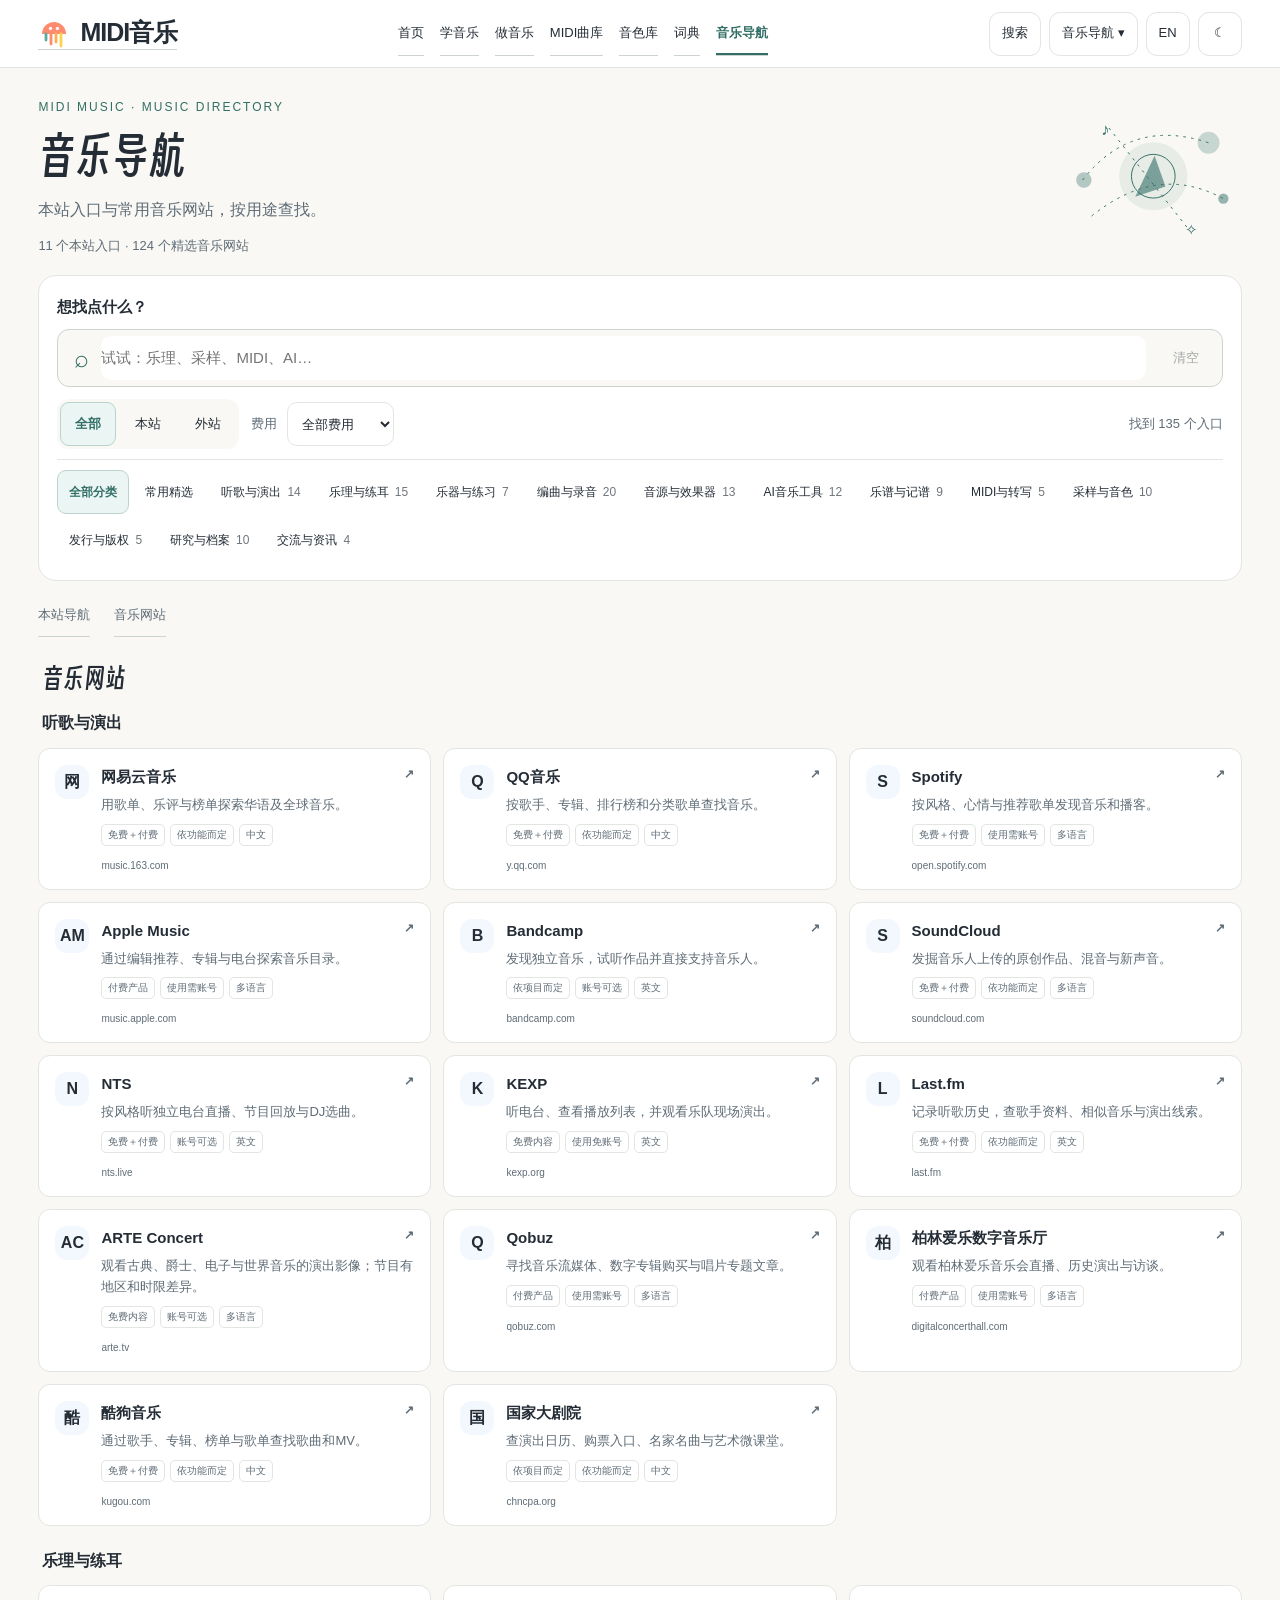
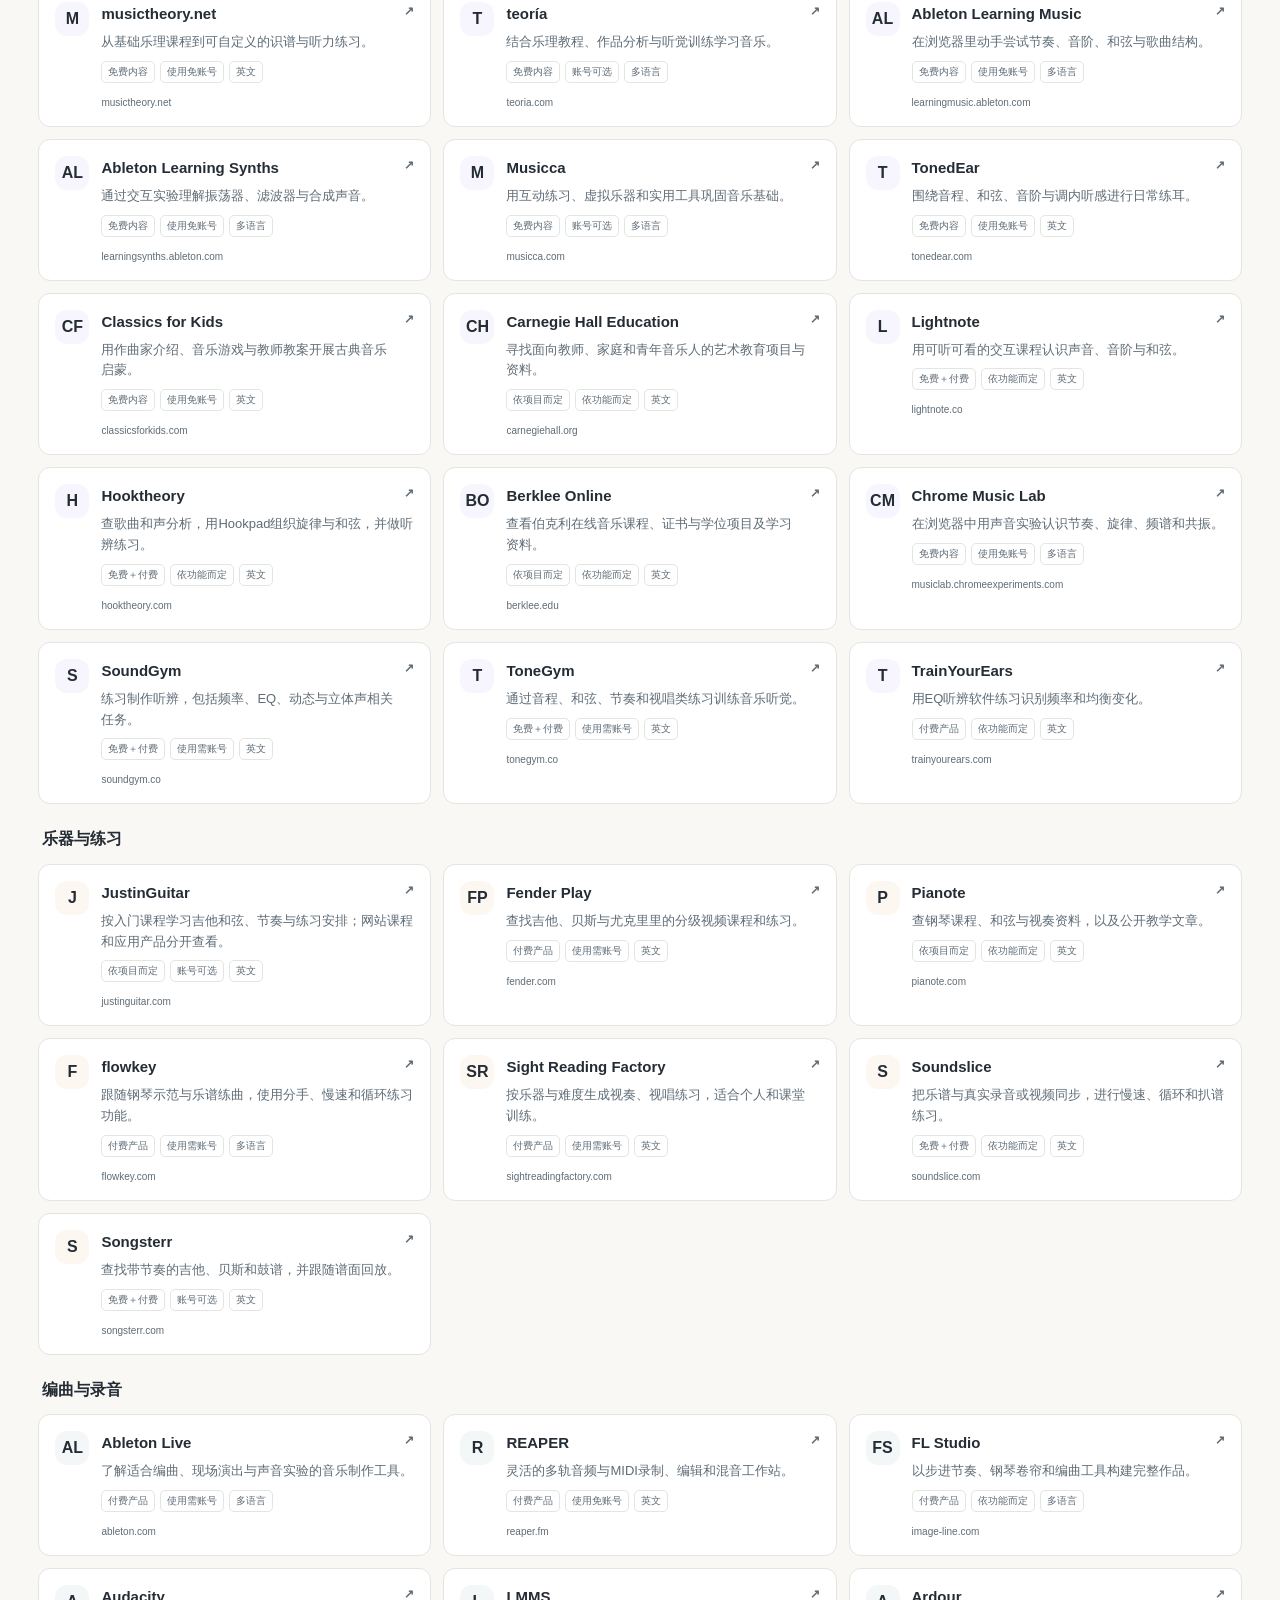
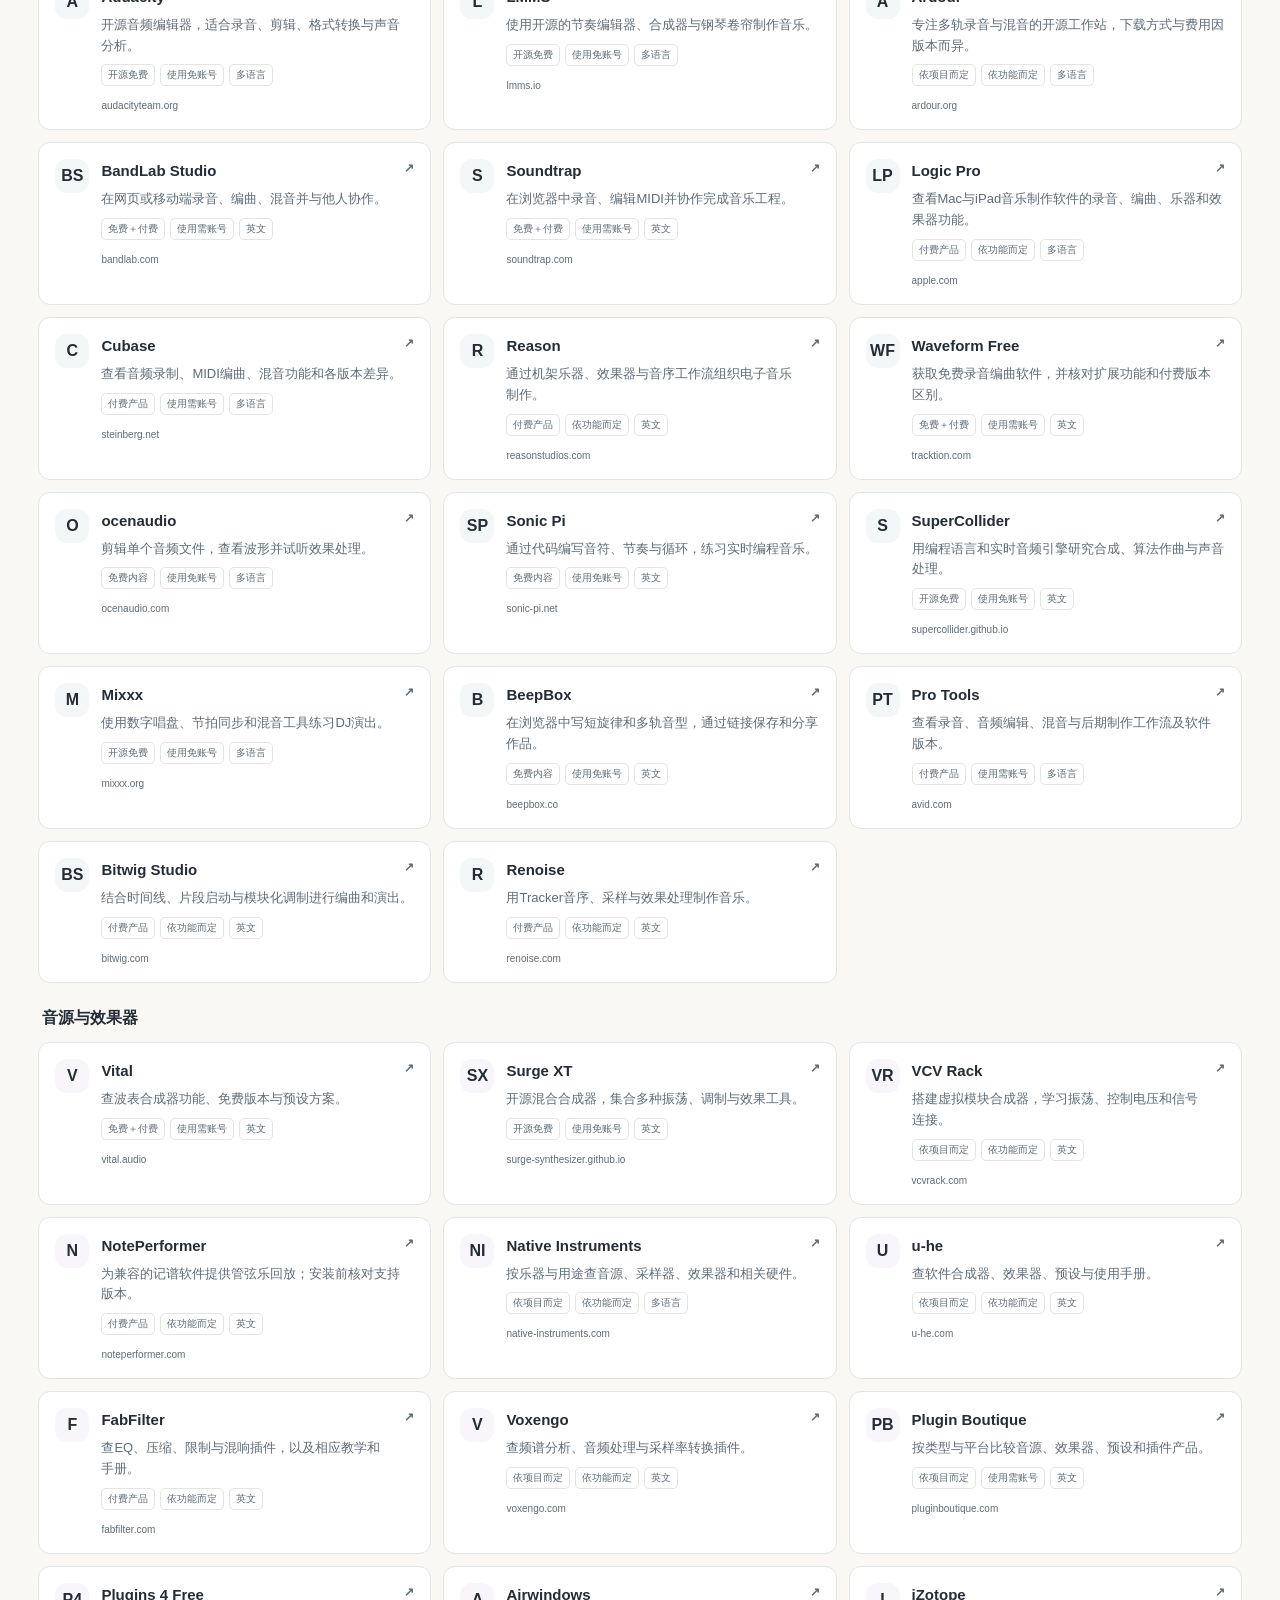
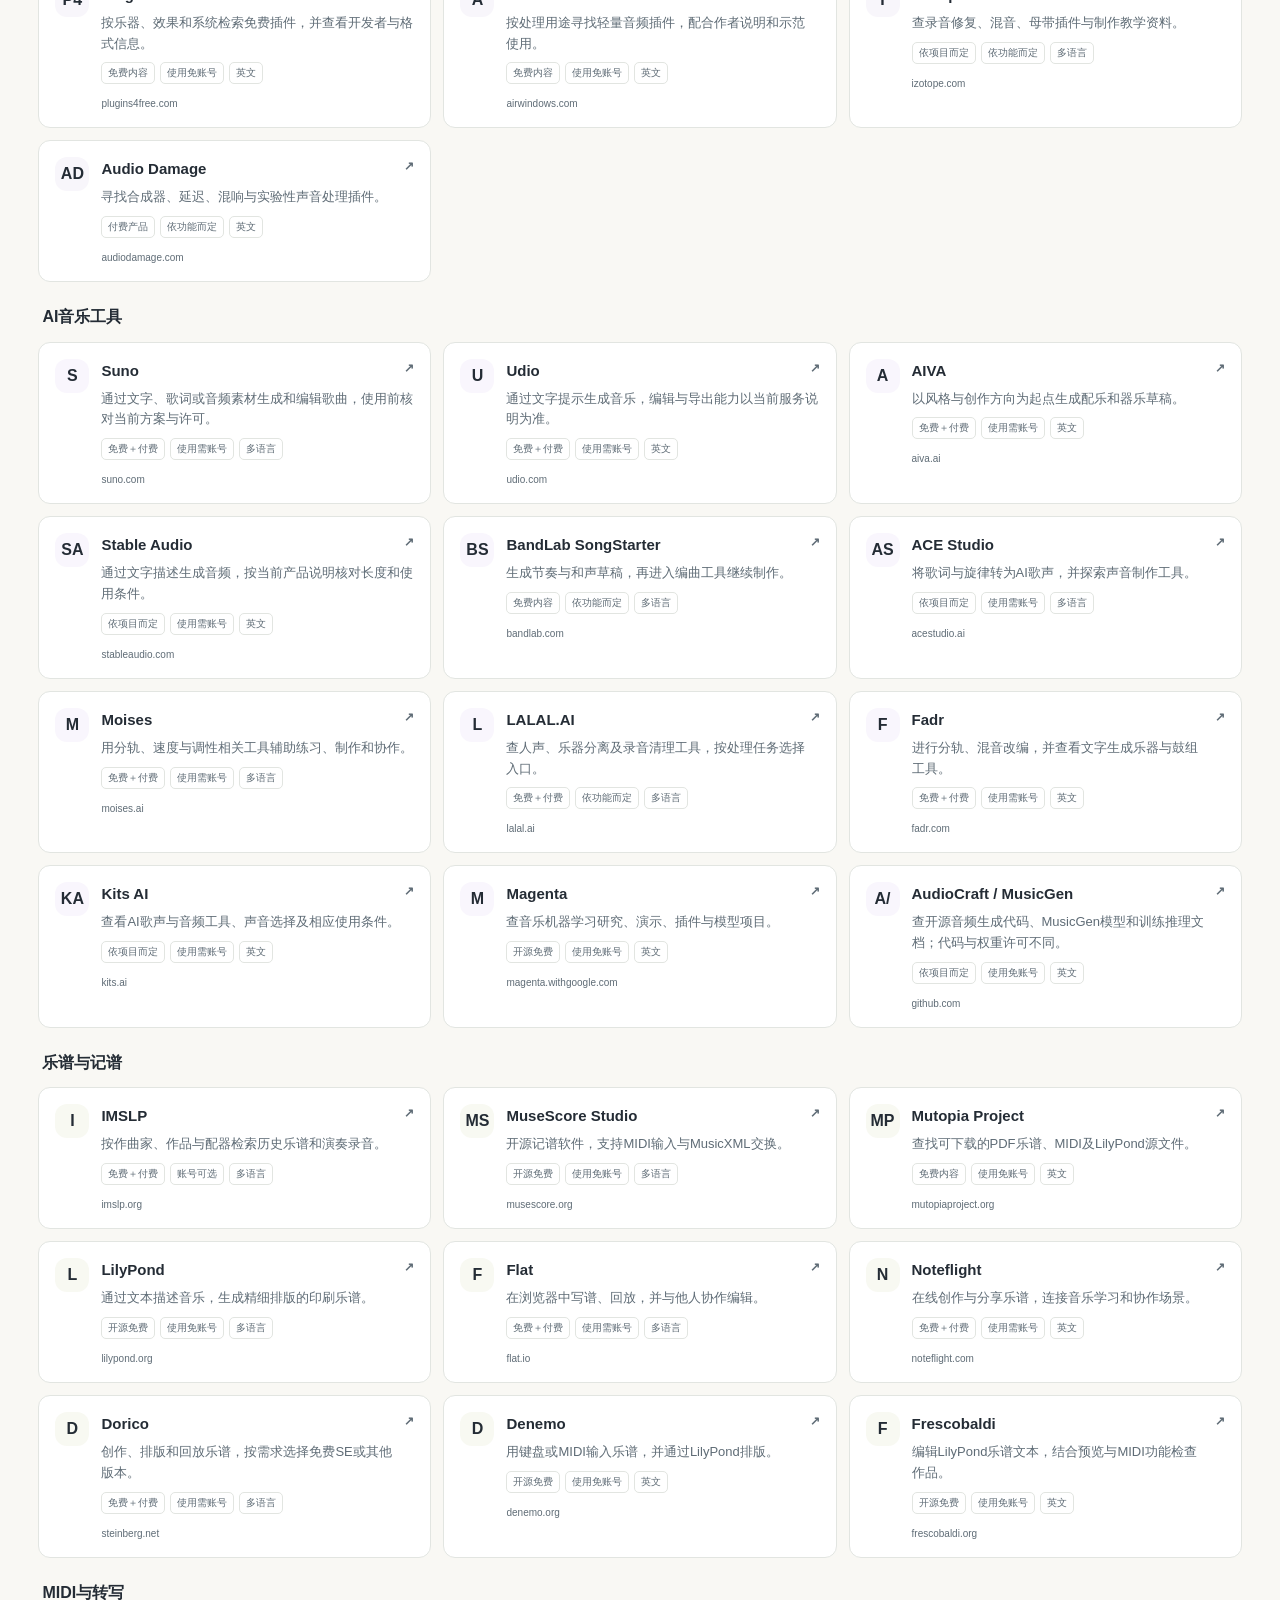
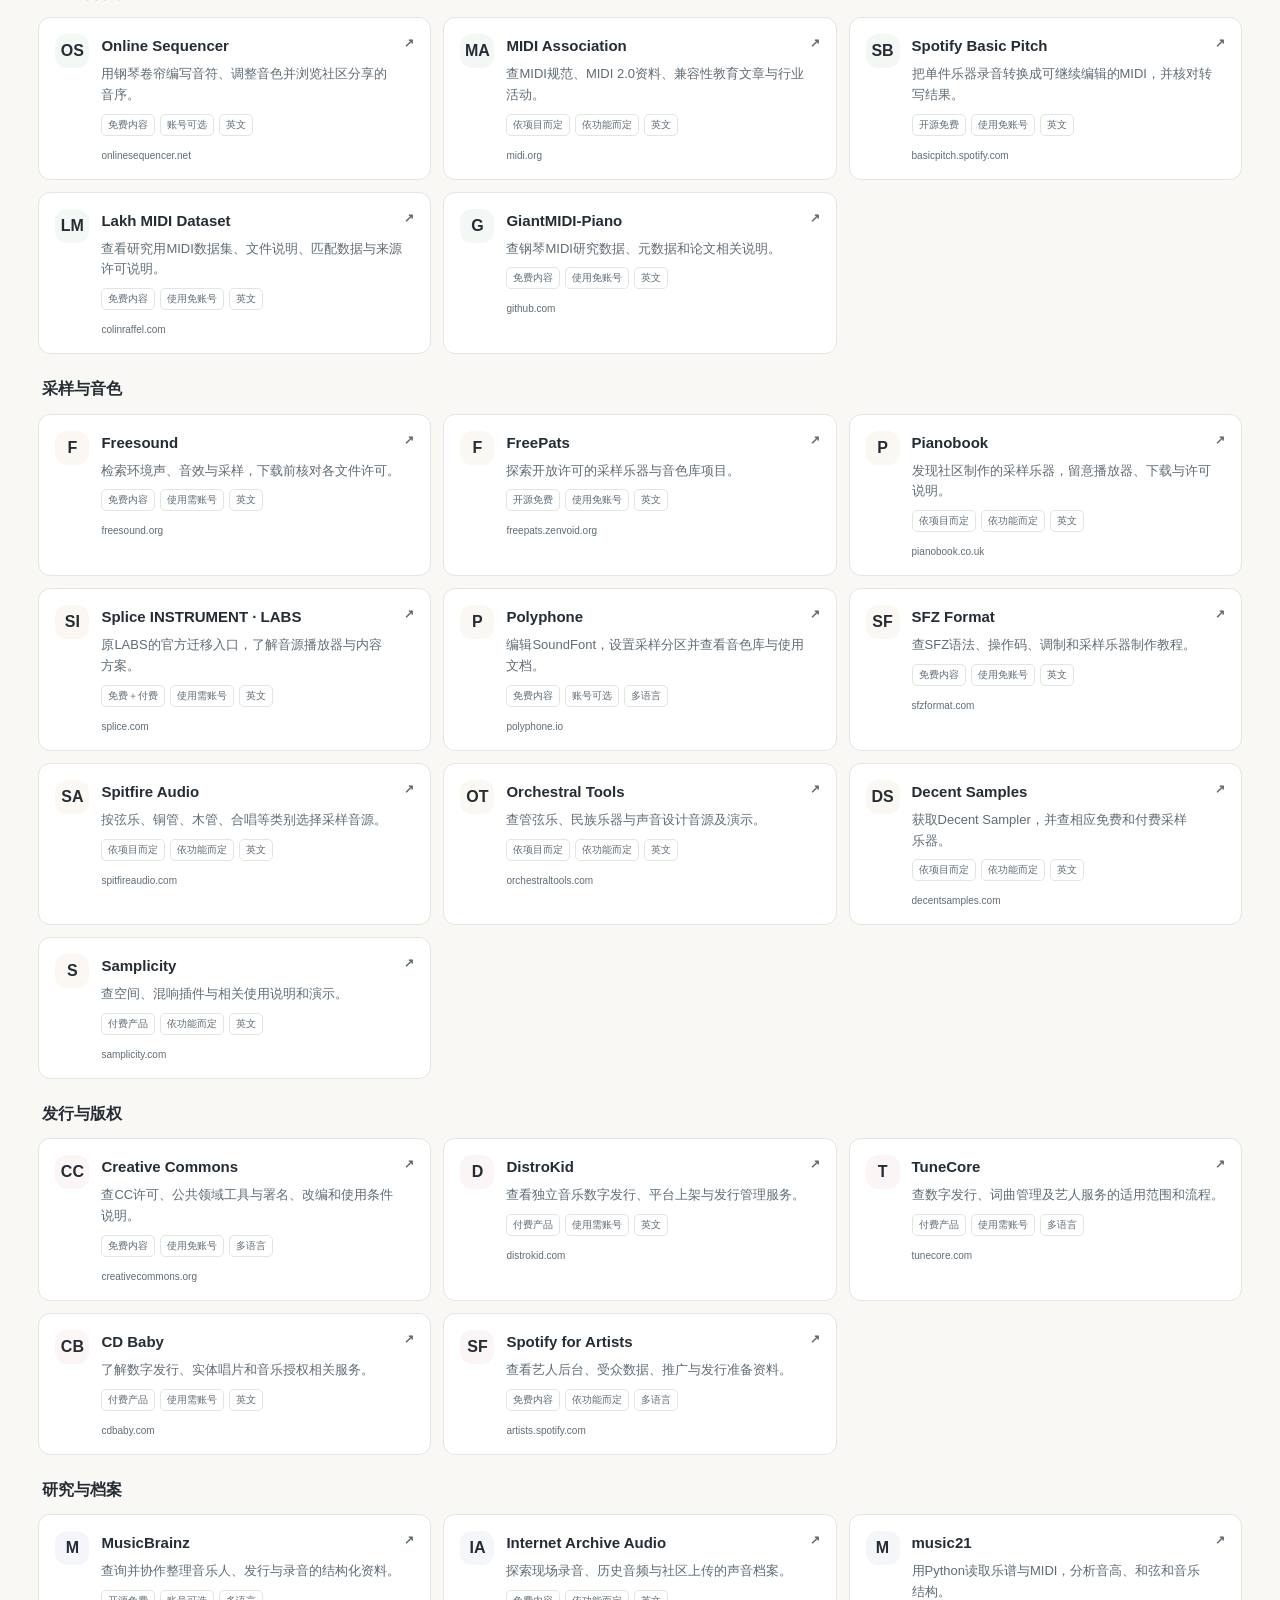
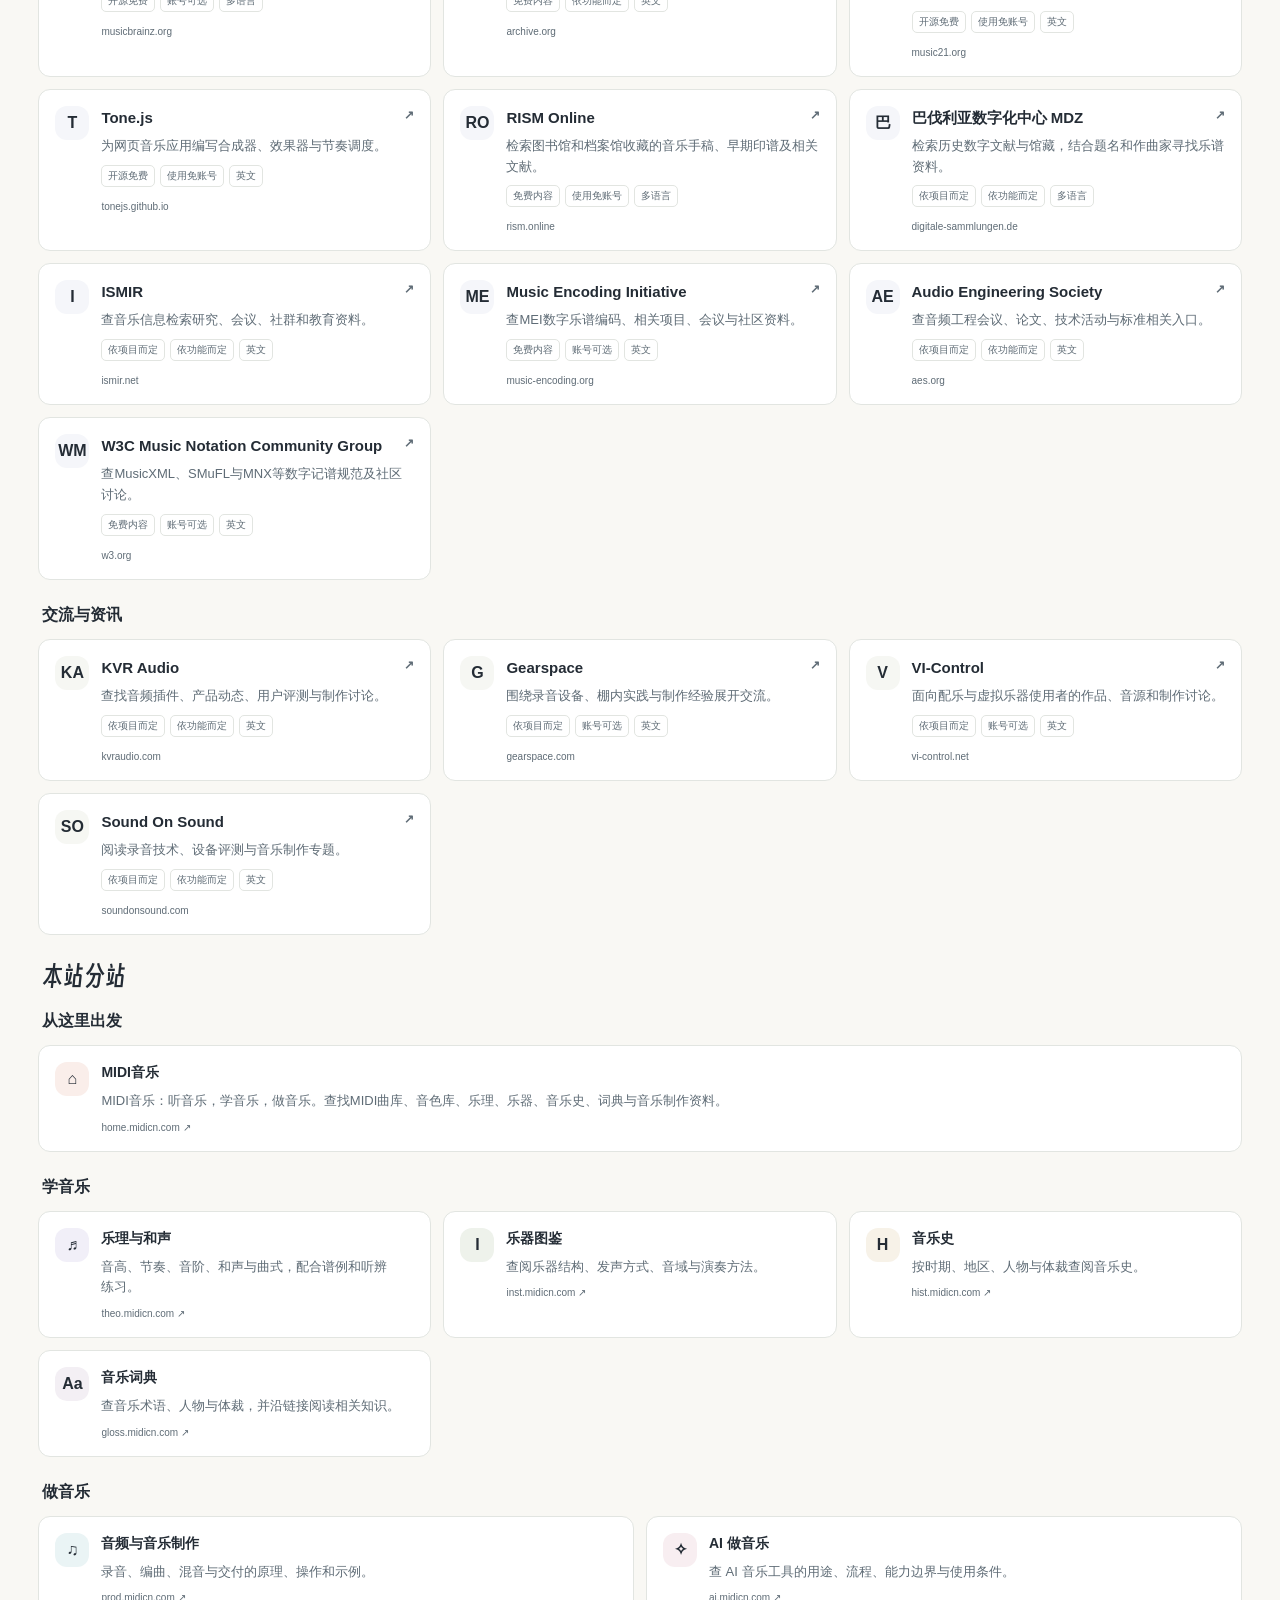
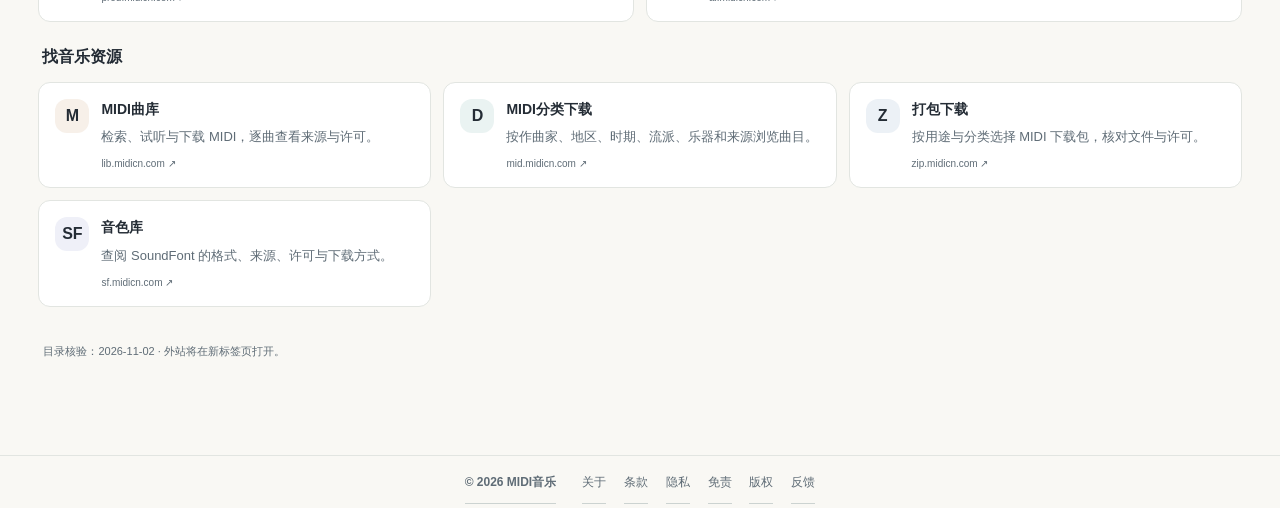
==== commit 29be9a0f: "Unify MIDI Music branding, search metadata and licensed AI discovery (core 1.7.0)" ====
--- a/index.html
+++ b/index.html
@@ -1,19 +1,20 @@
 <!doctype html>
 <html lang="zh-Hans" data-site="nav" data-lang="zh" data-design="v6" data-ui="clean" data-page="catalog" style="--site-accent:#5caaa0;--site-text:#326f66">
 <head><meta charset="utf-8"><meta name="viewport" content="width=device-width,initial-scale=1,viewport-fit=cover">
-<title>音乐导航 · midicn Music Directory</title><meta name="description" content="查找 midicn 分站与音乐网站，按用途搜索和筛选。">
+<title>音乐导航｜MIDI音乐</title><meta name="description" content="查找 MIDI音乐 分站与音乐网站，按用途搜索和筛选。"><meta name="robots" content="index,follow,max-image-preview:large">
 <link rel="canonical" href="https://nav.midicn.com/">
-<meta property="og:title" content="音乐导航 · midicn Music Directory"><meta property="og:description" content="查找 midicn 分站与音乐网站，按用途搜索和筛选。"><meta property="og:type" content="website"><meta property="og:url" content="https://nav.midicn.com/"><meta property="og:site_name" content="midicn · 音乐导航"><meta property="og:locale" content="zh_CN"><meta property="og:image" content="https://nav.midicn.com/assets/og.png"><meta name="twitter:card" content="summary_large_image">
-<meta property="og:image:width" content="1200"><meta property="og:image:height" content="630"><meta property="og:image:alt" content="midicn · 音乐导航"><meta name="twitter:title" content="音乐导航 · midicn Music Directory"><meta name="twitter:description" content="查找 midicn 分站与音乐网站，按用途搜索和筛选。"><meta name="twitter:image" content="https://nav.midicn.com/assets/og.png">
+<meta property="og:title" content="音乐导航｜MIDI音乐"><meta property="og:description" content="查找 MIDI音乐 分站与音乐网站，按用途搜索和筛选。"><meta property="og:type" content="website"><meta property="og:url" content="https://nav.midicn.com/"><meta property="og:site_name" content="MIDI音乐 · 音乐导航"><meta property="og:locale" content="zh_CN"><meta property="og:image" content="https://nav.midicn.com/assets/social/share.8faa6d8d9967.png"><meta name="twitter:card" content="summary_large_image">
+<meta property="og:image:width" content="1200"><meta property="og:image:height" content="630"><meta property="og:image:alt" content="MIDI音乐 · 音乐导航"><meta name="twitter:title" content="音乐导航｜MIDI音乐"><meta name="twitter:description" content="查找 MIDI音乐 分站与音乐网站，按用途搜索和筛选。"><meta name="twitter:image" content="https://nav.midicn.com/assets/social/share.8faa6d8d9967.png">
+<link rel="alternate" type="text/plain" title="MIDI Music discovery index" href="https://nav.midicn.com/llms.txt">
 <meta name="theme-color" content="#5caaa0"><link rel="manifest" href="manifest.json"><link rel="apple-touch-icon" href="assets/core/icons/icon-192.png"><link rel="icon" href="[data-uri]">
-<script>(()=>{try{const a=document.cookie.split(';').map(x=>x.trim()).filter(x=>x.startsWith('midicn-theme=')).pop();const v=a?a.split('=')[1]:localStorage.getItem('midicn-theme');if(v==='light'||v==='dark')document.documentElement.dataset.theme=v}catch{}})();</script><link rel="preload" as="font" type="font/woff2" href="assets/fonts/p.f001f89bb9.1ee5c47e2277.woff2" crossorigin><style>@font-face{font-family:"Smiley Sans";src:url("assets/fonts/p.f001f89bb9.1ee5c47e2277.woff2") format("woff2");font-display:swap}</style><link rel="stylesheet" href="assets/ui/base.5a788ba068d7.css"><link rel="stylesheet" href="assets/ui/directory.7d813c91f6e9.css"><script type="application/ld+json">{"@context":"https://schema.org","@type":"WebPage","name":"音乐导航 · midicn Music Directory","description":"查找 midicn 分站与音乐网站，按用途搜索和筛选。","url":"https://nav.midicn.com/","inLanguage":"zh"}</script></head>
+<script>(()=>{try{const a=document.cookie.split(';').map(x=>x.trim()).filter(x=>x.startsWith('midicn-theme=')).pop();const v=a?a.split('=')[1]:localStorage.getItem('midicn-theme');if(v==='light'||v==='dark')document.documentElement.dataset.theme=v}catch{}})();</script><link rel="preload" as="font" type="font/woff2" href="assets/fonts/p.f001f89bb9.1ee5c47e2277.woff2" crossorigin><style>@font-face{font-family:"Smiley Sans";src:url("assets/fonts/p.f001f89bb9.1ee5c47e2277.woff2") format("woff2");font-display:swap}</style><link rel="stylesheet" href="assets/ui/base.97be6fc5d034.css"><link rel="stylesheet" href="assets/ui/directory.7d813c91f6e9.css"><script type="application/ld+json">{"@context":"https://schema.org","@graph":[{"@type":"Organization","@id":"https://home.midicn.com/#organization","name":"MIDI音乐","alternateName":["midicn","MIDI Music","中国MIDI音乐"],"url":"https://home.midicn.com/","logo":{"@type":"ImageObject","url":"https://home.midicn.com/assets/core/icons/icon-512.png"}},{"@type":"WebSite","@id":"https://nav.midicn.com/#website","url":"https://nav.midicn.com/","name":"音乐导航 · MIDI音乐","alternateName":["Music Directory","midicn · 音乐导航"],"publisher":{"@id":"https://home.midicn.com/#organization"},"inLanguage":"zh-Hans"},{"@type":"CollectionPage","@id":"https://nav.midicn.com/#webpage","url":"https://nav.midicn.com/","name":"音乐导航｜MIDI音乐","description":"查找 MIDI音乐 分站与音乐网站，按用途搜索和筛选。","inLanguage":"zh-Hans","isPartOf":{"@id":"https://nav.midicn.com/#website"},"publisher":{"@id":"https://home.midicn.com/#organization"}}]}</script></head>
 <body><a class="skip-link" href="#main" data-zh="跳至正文" data-en="Skip to content">跳至正文</a>
 <header class="site-header">
-<a class="site-brand" href="https://home.midicn.com/" data-zh-href="https://home.midicn.com/" data-en-href="https://home.midicn.com/en/" aria-label="midicn"><span class="jf-stack"><svg viewBox="0 0 32 32" width="32" height="32" class="jf jf-idle" aria-hidden="true"><path d="M4 17A12 12 0 0 1 28 17Z" class="jf-dome"/><path d="M8 17V23.0" stroke-width="2.8" stroke-linecap="round" fill="none" class="jf-t1"/><path d="M13 17V27.0" stroke-width="2.8" stroke-linecap="round" fill="none" class="jf-t2"/><path d="M18 17V25.0" stroke-width="2.8" stroke-linecap="round" fill="none" class="jf-t3"/><path d="M23 17V29.0" stroke-width="2.8" stroke-linecap="round" fill="none" class="jf-t4"/><circle cx="12.5" cy="11.5" r="1.7" fill="var(--ink)"/><circle cx="19.5" cy="11.5" r="1.7" fill="var(--ink)"/></svg></span><b>midicn</b></a>
+<a class="site-brand" href="https://home.midicn.com/" data-zh-href="https://home.midicn.com/" data-en-href="https://home.midicn.com/en/" data-zh-label="MIDI音乐" data-en-label="MIDI Music" aria-label="MIDI音乐"><span class="jf-stack"><svg viewBox="0 0 32 32" width="32" height="32" class="jf jf-idle" aria-hidden="true"><path d="M4 17A12 12 0 0 1 28 17Z" class="jf-dome"/><path d="M8 17V23.0" stroke-width="2.8" stroke-linecap="round" fill="none" class="jf-t1"/><path d="M13 17V27.0" stroke-width="2.8" stroke-linecap="round" fill="none" class="jf-t2"/><path d="M18 17V25.0" stroke-width="2.8" stroke-linecap="round" fill="none" class="jf-t3"/><path d="M23 17V29.0" stroke-width="2.8" stroke-linecap="round" fill="none" class="jf-t4"/><circle cx="12.5" cy="11.5" r="1.7" fill="var(--ink)"/><circle cx="19.5" cy="11.5" r="1.7" fill="var(--ink)"/></svg></span><b data-zh="MIDI音乐" data-en="MIDI Music">MIDI音乐</b></a>
 <nav class="site-task-nav" data-zh-label="全站导航" data-en-label="Main navigation" aria-label="全站导航"><a href="https://home.midicn.com/" data-zh="首页" data-en="Home" data-zh-href="https://home.midicn.com/" data-en-href="https://home.midicn.com/en/">首页</a><a href="https://home.midicn.com/learn/" data-zh-href="https://home.midicn.com/learn/" data-en-href="https://home.midicn.com/en/learn/" data-zh="学音乐" data-en="Learn">学音乐</a><a href="https://home.midicn.com/make/" data-zh-href="https://home.midicn.com/make/" data-en-href="https://home.midicn.com/en/make/" data-zh="做音乐" data-en="Create">做音乐</a><a href="https://lib.midicn.com/" data-zh="MIDI曲库" data-en="MIDI" data-zh-href="https://lib.midicn.com/" data-en-href="https://lib.midicn.com/">MIDI曲库</a><a href="https://sf.midicn.com/" data-zh="音色库" data-en="SoundFonts" data-zh-href="https://sf.midicn.com/" data-en-href="https://sf.midicn.com/">音色库</a><a href="https://gloss.midicn.com/" data-zh="词典" data-en="Glossary" data-zh-href="https://gloss.midicn.com/" data-en-href="https://gloss.midicn.com/en/">词典</a><a data-directory-group="directory" href="https://nav.midicn.com/" data-zh="音乐导航" data-en="Directory" data-zh-href="https://nav.midicn.com/" data-en-href="https://nav.midicn.com/" aria-current="page">音乐导航</a></nav>
 <div class="site-actions"><a class="site-search" href="https://home.midicn.com/search/" data-zh-href="https://home.midicn.com/search/" data-en-href="https://home.midicn.com/en/search/" data-zh="搜索" data-en="Search">搜索</a>
 <div class="site-switcher"><button id="navmenu-btn" type="button" aria-expanded="false" aria-controls="navmenu-panel" data-zh="音乐导航 ▾" data-en="Directory ▾" data-zh-label="切换分站" data-en-label="Choose a site" aria-label="切换分站">音乐导航 ▾</button><nav id="navmenu-panel" class="site-menu" hidden aria-label="全部分站"><a href="https://home.midicn.com/" data-zh="首页" data-en="Home" data-zh-href="https://home.midicn.com/" data-en-href="https://home.midicn.com/en/"><span class="site-dot" style="--dot:#d9795c" aria-hidden="true"></span><span data-label>首页</span></a><a href="https://nav.midicn.com/" data-zh="音乐导航" data-en="Directory" data-zh-href="https://nav.midicn.com/" data-en-href="https://nav.midicn.com/" aria-current="page"><span class="site-dot" style="--dot:#5caaa0" aria-hidden="true"></span><span data-label>音乐导航</span></a><a href="https://ai.midicn.com/" data-zh="AI做音乐" data-en="AI Music" data-zh-href="https://ai.midicn.com/" data-en-href="https://ai.midicn.com/en/"><span class="site-dot" style="--dot:#cb7993" aria-hidden="true"></span><span data-label>AI做音乐</span></a><a href="https://prod.midicn.com/" data-zh="音频" data-en="Audio" data-zh-href="https://prod.midicn.com/" data-en-href="https://prod.midicn.com/en/"><span class="site-dot" style="--dot:#61a9b2" aria-hidden="true"></span><span data-label>音频</span></a><a href="https://hist.midicn.com/" data-zh="音乐史" data-en="Music History" data-zh-href="https://hist.midicn.com/" data-en-href="https://hist.midicn.com/en/"><span class="site-dot" style="--dot:#c49a51" aria-hidden="true"></span><span data-label>音乐史</span></a><a href="https://theo.midicn.com/" data-zh="乐理" data-en="Theory" data-zh-href="https://theo.midicn.com/" data-en-href="https://theo.midicn.com/en/"><span class="site-dot" style="--dot:#9381c6" aria-hidden="true"></span><span data-label>乐理</span></a><a href="https://inst.midicn.com/" data-zh="乐器" data-en="Instruments" data-zh-href="https://inst.midicn.com/" data-en-href="https://inst.midicn.com/en/"><span class="site-dot" style="--dot:#7b9d68" aria-hidden="true"></span><span data-label>乐器</span></a><a href="https://gloss.midicn.com/" data-zh="词典" data-en="Dictionary" data-zh-href="https://gloss.midicn.com/" data-en-href="https://gloss.midicn.com/en/"><span class="site-dot" style="--dot:#a484ae" aria-hidden="true"></span><span data-label>词典</span></a><a href="https://lib.midicn.com/" data-zh="MIDI曲库" data-en="MIDI Library" data-zh-href="https://lib.midicn.com/" data-en-href="https://lib.midicn.com/"><span class="site-dot" style="--dot:#c28a55" aria-hidden="true"></span><span data-label>MIDI曲库</span></a><a href="https://mid.midicn.com/" data-zh="MIDI下载" data-en="MIDI Downloads" data-zh-href="https://mid.midicn.com/" data-en-href="https://mid.midicn.com/"><span class="site-dot" style="--dot:#5ca69c" aria-hidden="true"></span><span data-label>MIDI下载</span></a><a href="https://zip.midicn.com/" data-zh="打包下载" data-en="Packs" data-zh-href="https://zip.midicn.com/" data-en-href="https://zip.midicn.com/"><span class="site-dot" style="--dot:#6995bd" aria-hidden="true"></span><span data-label>打包下载</span></a><a href="https://sf.midicn.com/" data-zh="音色库" data-en="SoundFonts" data-zh-href="https://sf.midicn.com/" data-en-href="https://sf.midicn.com/"><span class="site-dot" style="--dot:#818aca" aria-hidden="true"></span><span data-label>音色库</span></a></nav></div>
-<button id="lang" type="button" data-zh-label="切换语言" data-en-label="Switch language" aria-label="切换语言">EN</button><button id="theme" type="button" aria-label="切换明暗">☾</button></div></header><main id="main" class="doc doc-catalog" tabindex="-1"><section class="directory-hero"><div><p class="directory-eyebrow">MIDICN · MUSIC DIRECTORY</p><h1 data-zh="音乐导航" data-en="Music directory" >音乐导航</h1><p data-zh="本站入口与常用音乐网站，按用途查找。" data-en="Find midicn sites and useful music websites by purpose." class="directory-intro">本站入口与常用音乐网站，按用途查找。</p><p data-zh="11 个本站入口 · 124 个精选音乐网站" data-en="11 midicn destinations · 124 curated music websites" class="directory-summary">11 个本站入口 · 124 个精选音乐网站</p></div><svg class="directory-orbit" viewBox="0 0 280 210" aria-hidden="true"><path d="M32 109Q108 11 228 51M46 165Q149 82 251 138M73 28L198 187" fill="none" stroke="currentColor" stroke-width="1.5" stroke-dasharray="4 8"/><circle cx="142" cy="103" r="53" fill="currentColor" opacity=".09"/><circle cx="142" cy="103" r="34" fill="none" stroke="currentColor" stroke-width="1.5"/><path d="M144 71L161 119L114 135Z" fill="currentColor" opacity=".6"/><circle cx="34" cy="109" r="12" fill="currentColor" opacity=".35"/><circle cx="228" cy="51" r="17" fill="currentColor" opacity=".25"/><circle cx="251" cy="138" r="8" fill="currentColor" opacity=".5"/><text x="61" y="39" fill="currentColor" font-size="26">♪</text><text x="191" y="194" fill="currentColor" font-size="24">✧</text></svg></section><section class="directory-search-panel" aria-label="导航搜索"><label for="directory-q"><span data-zh="想找点什么？" data-en="What are you looking for?" >想找点什么？</span></label><div class="directory-search-row"><span aria-hidden="true">⌕</span><input id="directory-q" type="search" autocomplete="off" data-zh-label="搜索导航收录的网站与分站" data-en-label="Search directory websites and midicn sites" aria-label="搜索导航收录的网站与分站" data-ph-zh="试试：乐理、采样、MIDI、AI…" data-ph-en="Try theory, samples, MIDI, AI…" placeholder="试试：乐理、采样、MIDI、AI…"><button type="button" id="directory-clear"><span data-zh="清空" data-en="Clear" >清空</span></button></div><div class="directory-controls"><div class="directory-segment" role="group" aria-label="搜索范围"><button type="button" data-directory-scope="all" aria-pressed="true"><span data-zh="全部" data-en="All" >全部</span></button><button type="button" data-directory-scope="internal" aria-pressed="false"><span data-zh="本站" data-en="midicn" >本站</span></button><button type="button" data-directory-scope="external" aria-pressed="false"><span data-zh="外站" data-en="Websites" >外站</span></button></div><label class="directory-cost-label"><span data-zh="费用" data-en="Access" >费用</span><select id="directory-cost" aria-label="筛选费用" data-zh-label="筛选费用" data-en-label="Filter access"><option value="all" data-zh="全部费用" data-en="All access">全部费用</option><option value="free" data-zh="有免费内容" data-en="Free options">有免费内容</option><option value="open" data-zh="开源免费" data-en="Open source">开源免费</option></select></label><span id="directory-count" class="directory-count" role="status" aria-live="polite"></span></div><div class="directory-categories" role="group" aria-label="网站分类"><button type="button" data-directory-category="all" aria-pressed="true"><span data-zh="全部分类" data-en="All categories" >全部分类</span></button><button type="button" data-directory-category="featured" aria-pressed="false"><span data-zh="常用精选" data-en="Quick picks" >常用精选</span></button><button type="button" data-directory-category="listen" aria-pressed="false"><span data-zh="听歌与演出" data-en="Listen &amp; concerts" >听歌与演出</span><span class="directory-category-count" aria-hidden="true">14</span></button><button type="button" data-directory-category="learn" aria-pressed="false"><span data-zh="乐理与练耳" data-en="Theory &amp; ear training" >乐理与练耳</span><span class="directory-category-count" aria-hidden="true">15</span></button><button type="button" data-directory-category="practice" aria-pressed="false"><span data-zh="乐器与练习" data-en="Instruments &amp; practice" >乐器与练习</span><span class="directory-category-count" aria-hidden="true">7</span></button><button type="button" data-directory-category="create" aria-pressed="false"><span data-zh="编曲与录音" data-en="Composition &amp; recording" >编曲与录音</span><span class="directory-category-count" aria-hidden="true">20</span></button><button type="button" data-directory-category="plugins" aria-pressed="false"><span data-zh="音源与效果器" data-en="Instruments &amp; effects" >音源与效果器</span><span class="directory-category-count" aria-hidden="true">13</span></button><button type="button" data-directory-category="ai" aria-pressed="false"><span data-zh="AI音乐工具" data-en="AI music tools" >AI音乐工具</span><span class="directory-category-count" aria-hidden="true">12</span></button><button type="button" data-directory-category="scores" aria-pressed="false"><span data-zh="乐谱与记谱" data-en="Scores &amp; notation" >乐谱与记谱</span><span class="directory-category-count" aria-hidden="true">9</span></button><button type="button" data-directory-category="midi" aria-pressed="false"><span data-zh="MIDI与转写" data-en="MIDI &amp; transcription" >MIDI与转写</span><span class="directory-category-count" aria-hidden="true">5</span></button><button type="button" data-directory-category="sounds" aria-pressed="false"><span data-zh="采样与音色" data-en="Samples &amp; sound libraries" >采样与音色</span><span class="directory-category-count" aria-hidden="true">10</span></button><button type="button" data-directory-category="release" aria-pressed="false"><span data-zh="发行与版权" data-en="Releases &amp; rights" >发行与版权</span><span class="directory-category-count" aria-hidden="true">5</span></button><button type="button" data-directory-category="research" aria-pressed="false"><span data-zh="研究与档案" data-en="Research &amp; archives" >研究与档案</span><span class="directory-category-count" aria-hidden="true">10</span></button><button type="button" data-directory-category="community" aria-pressed="false"><span data-zh="交流与资讯" data-en="Community &amp; news" >交流与资讯</span><span class="directory-category-count" aria-hidden="true">4</span></button></div></section><nav class="directory-jump" aria-label="本页导航"><a href="#our-sites"><span data-zh="本站导航" data-en="Explore midicn" >本站导航</span></a><a href="#music-web"><span data-zh="音乐网站" data-en="Explore the music web" >音乐网站</span></a></nav><section id="music-web" class="directory-section" data-directory-section="external"><div class="directory-section-heading"><h2 data-zh="音乐网站" data-en="Music websites" >音乐网站</h2></div><section class="directory-group" data-directory-group-section data-external-category="listen"><h3 data-zh="听歌与演出" data-en="Listen &amp; concerts" class="directory-group-title">听歌与演出</h3><div class="directory-grid"><a class="directory-card directory-external" data-directory-card data-kind="external" data-featured="true" data-category="listen" data-cost="freemium" data-language="中文" data-search="网易云音乐 用歌单、乐评与榜单探索华语及全球音乐。 Discover Chinese and global music through playlists, charts and listener discussions. 听歌 歌单 streaming playlists" href="https://music.163.com/" target="_blank" rel="noopener noreferrer external" style="--card-accent:#a3c9ff"><span class="directory-monogram" aria-hidden="true">网</span><div><h4>网易云音乐 <span class="directory-arrow" aria-hidden="true">↗</span></h4><p data-zh="用歌单、乐评与榜单探索华语及全球音乐。" data-en="Discover Chinese and global music through playlists, charts and listener discussions." >用歌单、乐评与榜单探索华语及全球音乐。</p><div class="directory-badges"><span data-zh="免费＋付费" data-en="Free + paid" class="directory-badge">免费＋付费</span><span data-zh="依功能而定" data-en="Depends on feature" class="directory-badge">依功能而定</span><span data-zh="中文" data-en="Chinese" class="directory-badge">中文</span></div><span class="directory-host">music.163.com</span></div></a><a class="directory-card directory-external" data-directory-card data-kind="external" data-featured="false" data-category="listen" data-cost="freemium" data-language="中文" data-search="QQ音乐 按歌手、专辑、排行榜和分类歌单查找音乐。 Find music by artist, album, charts and categorized playlists. 听歌 华语 streaming Chinese music" href="https://y.qq.com/" target="_blank" rel="noopener noreferrer external" style="--card-accent:#a3c9ff"><span class="directory-monogram" aria-hidden="true">Q</span><div><h4>QQ音乐 <span class="directory-arrow" aria-hidden="true">↗</span></h4><p data-zh="按歌手、专辑、排行榜和分类歌单查找音乐。" data-en="Find music by artist, album, charts and categorized playlists." >按歌手、专辑、排行榜和分类歌单查找音乐。</p><div class="directory-badges"><span data-zh="免费＋付费" data-en="Free + paid" class="directory-badge">免费＋付费</span><span data-zh="依功能而定" data-en="Depends on feature" class="directory-badge">依功能而定</span><span data-zh="中文" data-en="Chinese" class="directory-badge">中文</span></div><span class="directory-host">y.qq.com</span></div></a><a class="directory-card directory-external" data-directory-card data-kind="external" data-featured="false" data-category="listen" data-cost="freemium" data-language="多语言" data-search="Spotify 按风格、心情与推荐歌单发现音乐和播客。 Find music and podcasts through genres, moods and curated playlists. 听歌 播客 streaming podcasts" href="https://open.spotify.com/" target="_blank" rel="noopener noreferrer external" style="--card-accent:#a3c9ff"><span class="directory-monogram" aria-hidden="true">S</span><div><h4>Spotify <span class="directory-arrow" aria-hidden="true">↗</span></h4><p data-zh="按风格、心情与推荐歌单发现音乐和播客。" data-en="Find music and podcasts through genres, moods and curated playlists." >按风格、心情与推荐歌单发现音乐和播客。</p><div class="directory-badges"><span data-zh="免费＋付费" data-en="Free + paid" class="directory-badge">免费＋付费</span><span data-zh="使用需账号" data-en="Account required" class="directory-badge">使用需账号</span><span data-zh="多语言" data-en="Multilingual" class="directory-badge">多语言</span></div><span class="directory-host">open.spotify.com</span></div></a><a class="directory-card directory-external" data-directory-card data-kind="external" data-featured="false" data-category="listen" data-cost="paid" data-language="多语言" data-search="Apple Music 通过编辑推荐、专辑与电台探索音乐目录。 Explore albums, editorial selections and artist radio. 听歌 专辑 streaming albums" href="https://music.apple.com/" target="_blank" rel="noopener noreferrer external" style="--card-accent:#a3c9ff"><span class="directory-monogram" aria-hidden="true">AM</span><div><h4>Apple Music <span class="directory-arrow" aria-hidden="true">↗</span></h4><p data-zh="通过编辑推荐、专辑与电台探索音乐目录。" data-en="Explore albums, editorial selections and artist radio." >通过编辑推荐、专辑与电台探索音乐目录。</p><div class="directory-badges"><span data-zh="付费产品" data-en="Paid product" class="directory-badge">付费产品</span><span data-zh="使用需账号" data-en="Account required" class="directory-badge">使用需账号</span><span data-zh="多语言" data-en="Multilingual" class="directory-badge">多语言</span></div><span class="directory-host">music.apple.com</span></div></a><a class="directory-card directory-external" data-directory-card data-kind="external" data-featured="true" data-category="listen" data-cost="mixed" data-language="英文" data-search="Bandcamp 发现独立音乐，试听作品并直接支持音乐人。 Discover independent releases, preview music and support artists directly. 独立音乐 唱片 indie albums" href="https://bandcamp.com/" target="_blank" rel="noopener noreferrer external" style="--card-accent:#a3c9ff"><span class="directory-monogram" aria-hidden="true">B</span><div><h4>Bandcamp <span class="directory-arrow" aria-hidden="true">↗</span></h4><p data-zh="发现独立音乐，试听作品并直接支持音乐人。" data-en="Discover independent releases, preview music and support artists directly." >发现独立音乐，试听作品并直接支持音乐人。</p><div class="directory-badges"><span data-zh="依项目而定" data-en="Varies by item" class="directory-badge">依项目而定</span><span data-zh="账号可选" data-en="Account optional" class="directory-badge">账号可选</span><span data-zh="英文" data-en="English" class="directory-badge">英文</span></div><span class="directory-host">bandcamp.com</span></div></a><a class="directory-card directory-external" data-directory-card data-kind="external" data-featured="false" data-category="listen" data-cost="freemium" data-language="多语言" data-search="SoundCloud 发掘音乐人上传的原创作品、混音与新声音。 Explore artist uploads, remixes and emerging sounds. 原创 混音 discovery remixes" href="https://soundcloud.com/" target="_blank" rel="noopener noreferrer external" style="--card-accent:#a3c9ff"><span class="directory-monogram" aria-hidden="true">S</span><div><h4>SoundCloud <span class="directory-arrow" aria-hidden="true">↗</span></h4><p data-zh="发掘音乐人上传的原创作品、混音与新声音。" data-en="Explore artist uploads, remixes and emerging sounds." >发掘音乐人上传的原创作品、混音与新声音。</p><div class="directory-badges"><span data-zh="免费＋付费" data-en="Free + paid" class="directory-badge">免费＋付费</span><span data-zh="依功能而定" data-en="Depends on feature" class="directory-badge">依功能而定</span><span data-zh="多语言" data-en="Multilingual" class="directory-badge">多语言</span></div><span class="directory-host">soundcloud.com</span></div></a><a class="directory-card directory-external" data-directory-card data-kind="external" data-featured="false" data-category="listen" data-cost="freemium" data-language="英文" data-search="NTS 按风格听独立电台直播、节目回放与DJ选曲。 Explore independent radio, archived shows and DJ selections by style. 电台 DJ 发现 radio" href="https://www.nts.live/" target="_blank" rel="noopener noreferrer external" style="--card-accent:#a3c9ff"><span class="directory-monogram" aria-hidden="true">N</span><div><h4>NTS <span class="directory-arrow" aria-hidden="true">↗</span></h4><p data-zh="按风格听独立电台直播、节目回放与DJ选曲。" data-en="Explore independent radio, archived shows and DJ selections by style." >按风格听独立电台直播、节目回放与DJ选曲。</p><div class="directory-badges"><span data-zh="免费＋付费" data-en="Free + paid" class="directory-badge">免费＋付费</span><span data-zh="账号可选" data-en="Account optional" class="directory-badge">账号可选</span><span data-zh="英文" data-en="English" class="directory-badge">英文</span></div><span class="directory-host">nts.live</span></div></a><a class="directory-card directory-external" data-directory-card data-kind="external" data-featured="true" data-category="listen" data-cost="free" data-language="英文" data-search="KEXP 听电台、查看播放列表，并观看乐队现场演出。 Listen to radio, browse playlists and watch live band sessions. 电台 现场 独立音乐 live" href="https://www.kexp.org/" target="_blank" rel="noopener noreferrer external" style="--card-accent:#a3c9ff"><span class="directory-monogram" aria-hidden="true">K</span><div><h4>KEXP <span class="directory-arrow" aria-hidden="true">↗</span></h4><p data-zh="听电台、查看播放列表，并观看乐队现场演出。" data-en="Listen to radio, browse playlists and watch live band sessions." >听电台、查看播放列表，并观看乐队现场演出。</p><div class="directory-badges"><span data-zh="免费内容" data-en="Free resources" class="directory-badge">免费内容</span><span data-zh="使用免账号" data-en="No account needed" class="directory-badge">使用免账号</span><span data-zh="英文" data-en="English" class="directory-badge">英文</span></div><span class="directory-host">kexp.org</span></div></a><a class="directory-card directory-external" data-directory-card data-kind="external" data-featured="false" data-category="listen" data-cost="freemium" data-language="英文" data-search="Last.fm 记录听歌历史，查歌手资料、相似音乐与演出线索。 Track listening history and explore artists, similar music and events. 听歌记录 发现 歌手 scrobbling" href="https://www.last.fm/" target="_blank" rel="noopener noreferrer external" style="--card-accent:#a3c9ff"><span class="directory-monogram" aria-hidden="true">L</span><div><h4>Last.fm <span class="directory-arrow" aria-hidden="true">↗</span></h4><p data-zh="记录听歌历史，查歌手资料、相似音乐与演出线索。" data-en="Track listening history and explore artists, similar music and events." >记录听歌历史，查歌手资料、相似音乐与演出线索。</p><div class="directory-badges"><span data-zh="免费＋付费" data-en="Free + paid" class="directory-badge">免费＋付费</span><span data-zh="依功能而定" data-en="Depends on feature" class="directory-badge">依功能而定</span><span data-zh="英文" data-en="English" class="directory-badge">英文</span></div><span class="directory-host">last.fm</span></div></a><a class="directory-card directory-external" data-directory-card data-kind="external" data-featured="false" data-category="listen" data-cost="free" data-language="多语言" data-search="ARTE Concert 观看古典、爵士、电子与世界音乐的演出影像；节目有地区和时限差异。 Watch classical, jazz, electronic and world-music performances; availability varies by region and programme. 音乐会 演出 爵士 concert" href="https://www.arte.tv/en/arte-concert/" target="_blank" rel="noopener noreferrer external" style="--card-accent:#a3c9ff"><span class="directory-monogram" aria-hidden="true">AC</span><div><h4>ARTE Concert <span class="directory-arrow" aria-hidden="true">↗</span></h4><p data-zh="观看古典、爵士、电子与世界音乐的演出影像；节目有地区和时限差异。" data-en="Watch classical, jazz, electronic and world-music performances; availability varies by region and programme." >观看古典、爵士、电子与世界音乐的演出影像；节目有地区和时限差异。</p><div class="directory-badges"><span data-zh="免费内容" data-en="Free resources" class="directory-badge">免费内容</span><span data-zh="账号可选" data-en="Account optional" class="directory-badge">账号可选</span><span data-zh="多语言" data-en="Multilingual" class="directory-badge">多语言</span></div><span class="directory-host">arte.tv</span></div></a><a class="directory-card directory-external" data-directory-card data-kind="external" data-featured="false" data-category="listen" data-cost="paid" data-language="多语言" data-search="Qobuz 寻找音乐流媒体、数字专辑购买与唱片专题文章。 Find music streaming, digital album purchases and editorial features. 专辑 流媒体 唱片 streaming" href="https://www.qobuz.com/" target="_blank" rel="noopener noreferrer external" style="--card-accent:#a3c9ff"><span class="directory-monogram" aria-hidden="true">Q</span><div><h4>Qobuz <span class="directory-arrow" aria-hidden="true">↗</span></h4><p data-zh="寻找音乐流媒体、数字专辑购买与唱片专题文章。" data-en="Find music streaming, digital album purchases and editorial features." >寻找音乐流媒体、数字专辑购买与唱片专题文章。</p><div class="directory-badges"><span data-zh="付费产品" data-en="Paid product" class="directory-badge">付费产品</span><span data-zh="使用需账号" data-en="Account required" class="directory-badge">使用需账号</span><span data-zh="多语言" data-en="Multilingual" class="directory-badge">多语言</span></div><span class="directory-host">qobuz.com</span></div></a><a class="directory-card directory-external" data-directory-card data-kind="external" data-featured="false" data-category="listen" data-cost="paid" data-language="多语言" data-search="柏林爱乐数字音乐厅 观看柏林爱乐音乐会直播、历史演出与访谈。 Watch Berliner Philharmoniker live concerts, archived performances and interviews. 古典 管弦乐 音乐会 classical" href="https://www.digitalconcerthall.com/" target="_blank" rel="noopener noreferrer external" style="--card-accent:#a3c9ff"><span class="directory-monogram" aria-hidden="true">柏</span><div><h4>柏林爱乐数字音乐厅 <span class="directory-arrow" aria-hidden="true">↗</span></h4><p data-zh="观看柏林爱乐音乐会直播、历史演出与访谈。" data-en="Watch Berliner Philharmoniker live concerts, archived performances and interviews." >观看柏林爱乐音乐会直播、历史演出与访谈。</p><div class="directory-badges"><span data-zh="付费产品" data-en="Paid product" class="directory-badge">付费产品</span><span data-zh="使用需账号" data-en="Account required" class="directory-badge">使用需账号</span><span data-zh="多语言" data-en="Multilingual" class="directory-badge">多语言</span></div><span class="directory-host">digitalconcerthall.com</span></div></a><a class="directory-card directory-external" data-directory-card data-kind="external" data-featured="false" data-category="listen" data-cost="freemium" data-language="中文" data-search="酷狗音乐 通过歌手、专辑、榜单与歌单查找歌曲和MV。 Find songs and music videos through artists, albums, charts and playlists. 听歌 华语 MV Chinese music" href="https://www.kugou.com/" target="_blank" rel="noopener noreferrer external" style="--card-accent:#a3c9ff"><span class="directory-monogram" aria-hidden="true">酷</span><div><h4>酷狗音乐 <span class="directory-arrow" aria-hidden="true">↗</span></h4><p data-zh="通过歌手、专辑、榜单与歌单查找歌曲和MV。" data-en="Find songs and music videos through artists, albums, charts and playlists." >通过歌手、专辑、榜单与歌单查找歌曲和MV。</p><div class="directory-badges"><span data-zh="免费＋付费" data-en="Free + paid" class="directory-badge">免费＋付费</span><span data-zh="依功能而定" data-en="Depends on feature" class="directory-badge">依功能而定</span><span data-zh="中文" data-en="Chinese" class="directory-badge">中文</span></div><span class="directory-host">kugou.com</span></div></a><a class="directory-card directory-external" data-directory-card data-kind="external" data-featured="false" data-category="listen" data-cost="mixed" data-language="中文" data-search="国家大剧院 查演出日历、购票入口、名家名曲与艺术微课堂。 Find performance schedules, tickets, concert features and arts-education videos. 音乐会 歌剧 演出 艺术教育" href="https://www.chncpa.org/" target="_blank" rel="noopener noreferrer external" style="--card-accent:#a3c9ff"><span class="directory-monogram" aria-hidden="true">国</span><div><h4>国家大剧院 <span class="directory-arrow" aria-hidden="true">↗</span></h4><p data-zh="查演出日历、购票入口、名家名曲与艺术微课堂。" data-en="Find performance schedules, tickets, concert features and arts-education videos." >查演出日历、购票入口、名家名曲与艺术微课堂。</p><div class="directory-badges"><span data-zh="依项目而定" data-en="Varies by item" class="directory-badge">依项目而定</span><span data-zh="依功能而定" data-en="Depends on feature" class="directory-badge">依功能而定</span><span data-zh="中文" data-en="Chinese" class="directory-badge">中文</span></div><span class="directory-host">chncpa.org</span></div></a></div></section><section class="directory-group" data-directory-group-section data-external-category="learn"><h3 data-zh="乐理与练耳" data-en="Theory &amp; ear training" class="directory-group-title">乐理与练耳</h3><div class="directory-grid"><a class="directory-card directory-external" data-directory-card data-kind="external" data-featured="true" data-category="learn" data-cost="free" data-language="英文" data-search="musictheory.net 从基础乐理课程到可自定义的识谱与听力练习。 Study music fundamentals and customize notation and ear training exercises. 乐理 识谱 theory ear training" href="https://www.musictheory.net/" target="_blank" rel="noopener noreferrer external" style="--card-accent:#c0b8f4"><span class="directory-monogram" aria-hidden="true">M</span><div><h4>musictheory.net <span class="directory-arrow" aria-hidden="true">↗</span></h4><p data-zh="从基础乐理课程到可自定义的识谱与听力练习。" data-en="Study music fundamentals and customize notation and ear training exercises." >从基础乐理课程到可自定义的识谱与听力练习。</p><div class="directory-badges"><span data-zh="免费内容" data-en="Free resources" class="directory-badge">免费内容</span><span data-zh="使用免账号" data-en="No account needed" class="directory-badge">使用免账号</span><span data-zh="英文" data-en="English" class="directory-badge">英文</span></div><span class="directory-host">musictheory.net</span></div></a><a class="directory-card directory-external" data-directory-card data-kind="external" data-featured="false" data-category="learn" data-cost="free" data-language="多语言" data-search="teoría 结合乐理教程、作品分析与听觉训练学习音乐。 Combine theory tutorials, musical analysis and aural exercises. 乐理 分析 theory analysis" href="https://www.teoria.com/" target="_blank" rel="noopener noreferrer external" style="--card-accent:#c0b8f4"><span class="directory-monogram" aria-hidden="true">T</span><div><h4>teoría <span class="directory-arrow" aria-hidden="true">↗</span></h4><p data-zh="结合乐理教程、作品分析与听觉训练学习音乐。" data-en="Combine theory tutorials, musical analysis and aural exercises." >结合乐理教程、作品分析与听觉训练学习音乐。</p><div class="directory-badges"><span data-zh="免费内容" data-en="Free resources" class="directory-badge">免费内容</span><span data-zh="账号可选" data-en="Account optional" class="directory-badge">账号可选</span><span data-zh="多语言" data-en="Multilingual" class="directory-badge">多语言</span></div><span class="directory-host">teoria.com</span></div></a><a class="directory-card directory-external" data-directory-card data-kind="external" data-featured="true" data-category="learn" data-cost="free" data-language="多语言" data-search="Ableton Learning Music 在浏览器里动手尝试节奏、音阶、和弦与歌曲结构。 Explore beats, scales, chords and song structure in your browser. 入门 节奏 beginner beats" href="https://learningmusic.ableton.com/" target="_blank" rel="noopener noreferrer external" style="--card-accent:#c0b8f4"><span class="directory-monogram" aria-hidden="true">AL</span><div><h4>Ableton Learning Music <span class="directory-arrow" aria-hidden="true">↗</span></h4><p data-zh="在浏览器里动手尝试节奏、音阶、和弦与歌曲结构。" data-en="Explore beats, scales, chords and song structure in your browser." >在浏览器里动手尝试节奏、音阶、和弦与歌曲结构。</p><div class="directory-badges"><span data-zh="免费内容" data-en="Free resources" class="directory-badge">免费内容</span><span data-zh="使用免账号" data-en="No account needed" class="directory-badge">使用免账号</span><span data-zh="多语言" data-en="Multilingual" class="directory-badge">多语言</span></div><span class="directory-host">learningmusic.ableton.com</span></div></a><a class="directory-card directory-external" data-directory-card data-kind="external" data-featured="false" data-category="learn" data-cost="free" data-language="多语言" data-search="Ableton Learning Synths 通过交互实验理解振荡器、滤波器与合成声音。 Learn oscillators, filters and synthesis through interactive experiments. 合成器 音色设计 synthesis sound design" href="https://learningsynths.ableton.com/" target="_blank" rel="noopener noreferrer external" style="--card-accent:#c0b8f4"><span class="directory-monogram" aria-hidden="true">AL</span><div><h4>Ableton Learning Synths <span class="directory-arrow" aria-hidden="true">↗</span></h4><p data-zh="通过交互实验理解振荡器、滤波器与合成声音。" data-en="Learn oscillators, filters and synthesis through interactive experiments." >通过交互实验理解振荡器、滤波器与合成声音。</p><div class="directory-badges"><span data-zh="免费内容" data-en="Free resources" class="directory-badge">免费内容</span><span data-zh="使用免账号" data-en="No account needed" class="directory-badge">使用免账号</span><span data-zh="多语言" data-en="Multilingual" class="directory-badge">多语言</span></div><span class="directory-host">learningsynths.ableton.com</span></div></a><a class="directory-card directory-external" data-directory-card data-kind="external" data-featured="false" data-category="learn" data-cost="free" data-language="多语言" data-search="Musicca 用互动练习、虚拟乐器和实用工具巩固音乐基础。 Build musical skills with exercises, virtual instruments and practical tools. 乐理 虚拟钢琴 theory virtual piano" href="https://www.musicca.com/" target="_blank" rel="noopener noreferrer external" style="--card-accent:#c0b8f4"><span class="directory-monogram" aria-hidden="true">M</span><div><h4>Musicca <span class="directory-arrow" aria-hidden="true">↗</span></h4><p data-zh="用互动练习、虚拟乐器和实用工具巩固音乐基础。" data-en="Build musical skills with exercises, virtual instruments and practical tools." >用互动练习、虚拟乐器和实用工具巩固音乐基础。</p><div class="directory-badges"><span data-zh="免费内容" data-en="Free resources" class="directory-badge">免费内容</span><span data-zh="账号可选" data-en="Account optional" class="directory-badge">账号可选</span><span data-zh="多语言" data-en="Multilingual" class="directory-badge">多语言</span></div><span class="directory-host">musicca.com</span></div></a><a class="directory-card directory-external" data-directory-card data-kind="external" data-featured="false" data-category="learn" data-cost="free" data-language="英文" data-search="TonedEar 围绕音程、和弦、音阶与调内听感进行日常练耳。 Practice intervals, chords, scales and functional ear training. 练耳 音程 ear training intervals" href="https://tonedear.com/" target="_blank" rel="noopener noreferrer external" style="--card-accent:#c0b8f4"><span class="directory-monogram" aria-hidden="true">T</span><div><h4>TonedEar <span class="directory-arrow" aria-hidden="true">↗</span></h4><p data-zh="围绕音程、和弦、音阶与调内听感进行日常练耳。" data-en="Practice intervals, chords, scales and functional ear training." >围绕音程、和弦、音阶与调内听感进行日常练耳。</p><div class="directory-badges"><span data-zh="免费内容" data-en="Free resources" class="directory-badge">免费内容</span><span data-zh="使用免账号" data-en="No account needed" class="directory-badge">使用免账号</span><span data-zh="英文" data-en="English" class="directory-badge">英文</span></div><span class="directory-host">tonedear.com</span></div></a><a class="directory-card directory-external" data-directory-card data-kind="external" data-featured="false" data-category="learn" data-cost="free" data-language="英文" data-search="Classics for Kids 用作曲家介绍、音乐游戏与教师教案开展古典音乐启蒙。 Introduce classical music through composer features, games and classroom resources. 儿童 古典 教师 启蒙" href="https://www.classicsforkids.com/" target="_blank" rel="noopener noreferrer external" style="--card-accent:#c0b8f4"><span class="directory-monogram" aria-hidden="true">CF</span><div><h4>Classics for Kids <span class="directory-arrow" aria-hidden="true">↗</span></h4><p data-zh="用作曲家介绍、音乐游戏与教师教案开展古典音乐启蒙。" data-en="Introduce classical music through composer features, games and classroom resources." >用作曲家介绍、音乐游戏与教师教案开展古典音乐启蒙。</p><div class="directory-badges"><span data-zh="免费内容" data-en="Free resources" class="directory-badge">免费内容</span><span data-zh="使用免账号" data-en="No account needed" class="directory-badge">使用免账号</span><span data-zh="英文" data-en="English" class="directory-badge">英文</span></div><span class="directory-host">classicsforkids.com</span></div></a><a class="directory-card directory-external" data-directory-card data-kind="external" data-featured="false" data-category="learn" data-cost="mixed" data-language="英文" data-search="Carnegie Hall Education 寻找面向教师、家庭和青年音乐人的艺术教育项目与资料。 Find arts-education resources and programmes for teachers, families and young musicians. 音乐教育 教师 儿童 education" href="https://www.carnegiehall.org/Education" target="_blank" rel="noopener noreferrer external" style="--card-accent:#c0b8f4"><span class="directory-monogram" aria-hidden="true">CH</span><div><h4>Carnegie Hall Education <span class="directory-arrow" aria-hidden="true">↗</span></h4><p data-zh="寻找面向教师、家庭和青年音乐人的艺术教育项目与资料。" data-en="Find arts-education resources and programmes for teachers, families and young musicians." >寻找面向教师、家庭和青年音乐人的艺术教育项目与资料。</p><div class="directory-badges"><span data-zh="依项目而定" data-en="Varies by item" class="directory-badge">依项目而定</span><span data-zh="依功能而定" data-en="Depends on feature" class="directory-badge">依功能而定</span><span data-zh="英文" data-en="English" class="directory-badge">英文</span></div><span class="directory-host">carnegiehall.org</span></div></a><a class="directory-card directory-external" data-directory-card data-kind="external" data-featured="false" data-category="learn" data-cost="freemium" data-language="英文" data-search="Lightnote 用可听可看的交互课程认识声音、音阶与和弦。 Study sound, scales and chords through interactive visual and audio lessons. 乐理 交互 音阶 theory" href="https://www.lightnote.co/" target="_blank" rel="noopener noreferrer external" style="--card-accent:#c0b8f4"><span class="directory-monogram" aria-hidden="true">L</span><div><h4>Lightnote <span class="directory-arrow" aria-hidden="true">↗</span></h4><p data-zh="用可听可看的交互课程认识声音、音阶与和弦。" data-en="Study sound, scales and chords through interactive visual and audio lessons." >用可听可看的交互课程认识声音、音阶与和弦。</p><div class="directory-badges"><span data-zh="免费＋付费" data-en="Free + paid" class="directory-badge">免费＋付费</span><span data-zh="依功能而定" data-en="Depends on feature" class="directory-badge">依功能而定</span><span data-zh="英文" data-en="English" class="directory-badge">英文</span></div><span class="directory-host">lightnote.co</span></div></a><a class="directory-card directory-external" data-directory-card data-kind="external" data-featured="false" data-category="learn" data-cost="freemium" data-language="英文" data-search="Hooktheory 查歌曲和声分析，用Hookpad组织旋律与和弦，并做听辨练习。 Explore song-harmony analyses, write melodies and chords in Hookpad, and practise ear training. 和弦 写歌 和声 analysis" href="https://www.hooktheory.com/" target="_blank" rel="noopener noreferrer external" style="--card-accent:#c0b8f4"><span class="directory-monogram" aria-hidden="true">H</span><div><h4>Hooktheory <span class="directory-arrow" aria-hidden="true">↗</span></h4><p data-zh="查歌曲和声分析，用Hookpad组织旋律与和弦，并做听辨练习。" data-en="Explore song-harmony analyses, write melodies and chords in Hookpad, and practise ear training." >查歌曲和声分析，用Hookpad组织旋律与和弦，并做听辨练习。</p><div class="directory-badges"><span data-zh="免费＋付费" data-en="Free + paid" class="directory-badge">免费＋付费</span><span data-zh="依功能而定" data-en="Depends on feature" class="directory-badge">依功能而定</span><span data-zh="英文" data-en="English" class="directory-badge">英文</span></div><span class="directory-host">hooktheory.com</span></div></a><a class="directory-card directory-external" data-directory-card data-kind="external" data-featured="false" data-category="learn" data-cost="mixed" data-language="英文" data-search="Berklee Online 查看伯克利在线音乐课程、证书与学位项目及学习资料。 Explore Berklee online music courses, certificates, degree programmes and learning resources. 课程 制作 写歌 education" href="https://www.berklee.edu/berklee-online" target="_blank" rel="noopener noreferrer external" style="--card-accent:#c0b8f4"><span class="directory-monogram" aria-hidden="true">BO</span><div><h4>Berklee Online <span class="directory-arrow" aria-hidden="true">↗</span></h4><p data-zh="查看伯克利在线音乐课程、证书与学位项目及学习资料。" data-en="Explore Berklee online music courses, certificates, degree programmes and learning resources." >查看伯克利在线音乐课程、证书与学位项目及学习资料。</p><div class="directory-badges"><span data-zh="依项目而定" data-en="Varies by item" class="directory-badge">依项目而定</span><span data-zh="依功能而定" data-en="Depends on feature" class="directory-badge">依功能而定</span><span data-zh="英文" data-en="English" class="directory-badge">英文</span></div><span class="directory-host">berklee.edu</span></div></a><a class="directory-card directory-external" data-directory-card data-kind="external" data-featured="true" data-category="learn" data-cost="free" data-language="多语言" data-search="Chrome Music Lab 在浏览器中用声音实验认识节奏、旋律、频谱和共振。 Explore rhythm, melody, spectra and resonance through browser sound experiments. 儿童 乐理 声音实验 interactive" href="https://musiclab.chromeexperiments.com/" target="_blank" rel="noopener noreferrer external" style="--card-accent:#c0b8f4"><span class="directory-monogram" aria-hidden="true">CM</span><div><h4>Chrome Music Lab <span class="directory-arrow" aria-hidden="true">↗</span></h4><p data-zh="在浏览器中用声音实验认识节奏、旋律、频谱和共振。" data-en="Explore rhythm, melody, spectra and resonance through browser sound experiments." >在浏览器中用声音实验认识节奏、旋律、频谱和共振。</p><div class="directory-badges"><span data-zh="免费内容" data-en="Free resources" class="directory-badge">免费内容</span><span data-zh="使用免账号" data-en="No account needed" class="directory-badge">使用免账号</span><span data-zh="多语言" data-en="Multilingual" class="directory-badge">多语言</span></div><span class="directory-host">musiclab.chromeexperiments.com</span></div></a><a class="directory-card directory-external" data-directory-card data-kind="external" data-featured="false" data-category="learn" data-cost="freemium" data-language="英文" data-search="SoundGym 练习制作听辨，包括频率、EQ、动态与立体声相关任务。 Train production listening with exercises involving frequency, EQ, dynamics and stereo sound. 混音 听辨 EQ ear training" href="https://www.soundgym.co/" target="_blank" rel="noopener noreferrer external" style="--card-accent:#c0b8f4"><span class="directory-monogram" aria-hidden="true">S</span><div><h4>SoundGym <span class="directory-arrow" aria-hidden="true">↗</span></h4><p data-zh="练习制作听辨，包括频率、EQ、动态与立体声相关任务。" data-en="Train production listening with exercises involving frequency, EQ, dynamics and stereo sound." >练习制作听辨，包括频率、EQ、动态与立体声相关任务。</p><div class="directory-badges"><span data-zh="免费＋付费" data-en="Free + paid" class="directory-badge">免费＋付费</span><span data-zh="使用需账号" data-en="Account required" class="directory-badge">使用需账号</span><span data-zh="英文" data-en="English" class="directory-badge">英文</span></div><span class="directory-host">soundgym.co</span></div></a><a class="directory-card directory-external" data-directory-card data-kind="external" data-featured="false" data-category="learn" data-cost="freemium" data-language="英文" data-search="ToneGym 通过音程、和弦、节奏和视唱类练习训练音乐听觉。 Train musical listening through intervals, chords, rhythm and sight-singing exercises. 练耳 音程 节奏 ear training" href="https://www.tonegym.co/" target="_blank" rel="noopener noreferrer external" style="--card-accent:#c0b8f4"><span class="directory-monogram" aria-hidden="true">T</span><div><h4>ToneGym <span class="directory-arrow" aria-hidden="true">↗</span></h4><p data-zh="通过音程、和弦、节奏和视唱类练习训练音乐听觉。" data-en="Train musical listening through intervals, chords, rhythm and sight-singing exercises." >通过音程、和弦、节奏和视唱类练习训练音乐听觉。</p><div class="directory-badges"><span data-zh="免费＋付费" data-en="Free + paid" class="directory-badge">免费＋付费</span><span data-zh="使用需账号" data-en="Account required" class="directory-badge">使用需账号</span><span data-zh="英文" data-en="English" class="directory-badge">英文</span></div><span class="directory-host">tonegym.co</span></div></a><a class="directory-card directory-external" data-directory-card data-kind="external" data-featured="false" data-category="learn" data-cost="paid" data-language="英文" data-search="TrainYourEars 用EQ听辨软件练习识别频率和均衡变化。 Practise identifying frequency and equalization changes with EQ ear-training software. 混音 频率 EQ training" href="https://www.trainyourears.com/" target="_blank" rel="noopener noreferrer external" style="--card-accent:#c0b8f4"><span class="directory-monogram" aria-hidden="true">T</span><div><h4>TrainYourEars <span class="directory-arrow" aria-hidden="true">↗</span></h4><p data-zh="用EQ听辨软件练习识别频率和均衡变化。" data-en="Practise identifying frequency and equalization changes with EQ ear-training software." >用EQ听辨软件练习识别频率和均衡变化。</p><div class="directory-badges"><span data-zh="付费产品" data-en="Paid product" class="directory-badge">付费产品</span><span data-zh="依功能而定" data-en="Depends on feature" class="directory-badge">依功能而定</span><span data-zh="英文" data-en="English" class="directory-badge">英文</span></div><span class="directory-host">trainyourears.com</span></div></a></div></section><section class="directory-group" data-directory-group-section data-external-category="practice"><h3 data-zh="乐器与练习" data-en="Instruments &amp; practice" class="directory-group-title">乐器与练习</h3><div class="directory-grid"><a class="directory-card directory-external" data-directory-card data-kind="external" data-featured="true" data-category="practice" data-cost="mixed" data-language="英文" data-search="JustinGuitar 按入门课程学习吉他和弦、节奏与练习安排；网站课程和应用产品分开查看。 Follow guitar courses covering chords, rhythm and practice; distinguish website lessons from app products. 吉他 练习 入门 guitar" href="https://www.justinguitar.com/" target="_blank" rel="noopener noreferrer external" style="--card-accent:#edc29c"><span class="directory-monogram" aria-hidden="true">J</span><div><h4>JustinGuitar <span class="directory-arrow" aria-hidden="true">↗</span></h4><p data-zh="按入门课程学习吉他和弦、节奏与练习安排；网站课程和应用产品分开查看。" data-en="Follow guitar courses covering chords, rhythm and practice; distinguish website lessons from app products." >按入门课程学习吉他和弦、节奏与练习安排；网站课程和应用产品分开查看。</p><div class="directory-badges"><span data-zh="依项目而定" data-en="Varies by item" class="directory-badge">依项目而定</span><span data-zh="账号可选" data-en="Account optional" class="directory-badge">账号可选</span><span data-zh="英文" data-en="English" class="directory-badge">英文</span></div><span class="directory-host">justinguitar.com</span></div></a><a class="directory-card directory-external" data-directory-card data-kind="external" data-featured="false" data-category="practice" data-cost="paid" data-language="英文" data-search="Fender Play 查找吉他、贝斯与尤克里里的分级视频课程和练习。 Find graded guitar, bass and ukulele video lessons and exercises. 吉他 贝斯 尤克里里 lessons" href="https://www.fender.com/play" target="_blank" rel="noopener noreferrer external" style="--card-accent:#edc29c"><span class="directory-monogram" aria-hidden="true">FP</span><div><h4>Fender Play <span class="directory-arrow" aria-hidden="true">↗</span></h4><p data-zh="查找吉他、贝斯与尤克里里的分级视频课程和练习。" data-en="Find graded guitar, bass and ukulele video lessons and exercises." >查找吉他、贝斯与尤克里里的分级视频课程和练习。</p><div class="directory-badges"><span data-zh="付费产品" data-en="Paid product" class="directory-badge">付费产品</span><span data-zh="使用需账号" data-en="Account required" class="directory-badge">使用需账号</span><span data-zh="英文" data-en="English" class="directory-badge">英文</span></div><span class="directory-host">fender.com</span></div></a><a class="directory-card directory-external" data-directory-card data-kind="external" data-featured="false" data-category="practice" data-cost="mixed" data-language="英文" data-search="Pianote 查钢琴课程、和弦与视奏资料，以及公开教学文章。 Explore piano courses, chord and sight-reading resources, and public lessons. 钢琴 视奏 和弦 piano" href="https://www.pianote.com/" target="_blank" rel="noopener noreferrer external" style="--card-accent:#edc29c"><span class="directory-monogram" aria-hidden="true">P</span><div><h4>Pianote <span class="directory-arrow" aria-hidden="true">↗</span></h4><p data-zh="查钢琴课程、和弦与视奏资料，以及公开教学文章。" data-en="Explore piano courses, chord and sight-reading resources, and public lessons." >查钢琴课程、和弦与视奏资料，以及公开教学文章。</p><div class="directory-badges"><span data-zh="依项目而定" data-en="Varies by item" class="directory-badge">依项目而定</span><span data-zh="依功能而定" data-en="Depends on feature" class="directory-badge">依功能而定</span><span data-zh="英文" data-en="English" class="directory-badge">英文</span></div><span class="directory-host">pianote.com</span></div></a><a class="directory-card directory-external" data-directory-card data-kind="external" data-featured="false" data-category="practice" data-cost="paid" data-language="多语言" data-search="flowkey 跟随钢琴示范与乐谱练曲，使用分手、慢速和循环练习功能。 Practise piano with video and notation using separate-hand, slow and loop modes. 钢琴 练曲 识谱 piano" href="https://www.flowkey.com/en" target="_blank" rel="noopener noreferrer external" style="--card-accent:#edc29c"><span class="directory-monogram" aria-hidden="true">F</span><div><h4>flowkey <span class="directory-arrow" aria-hidden="true">↗</span></h4><p data-zh="跟随钢琴示范与乐谱练曲，使用分手、慢速和循环练习功能。" data-en="Practise piano with video and notation using separate-hand, slow and loop modes." >跟随钢琴示范与乐谱练曲，使用分手、慢速和循环练习功能。</p><div class="directory-badges"><span data-zh="付费产品" data-en="Paid product" class="directory-badge">付费产品</span><span data-zh="使用需账号" data-en="Account required" class="directory-badge">使用需账号</span><span data-zh="多语言" data-en="Multilingual" class="directory-badge">多语言</span></div><span class="directory-host">flowkey.com</span></div></a><a class="directory-card directory-external" data-directory-card data-kind="external" data-featured="false" data-category="practice" data-cost="paid" data-language="英文" data-search="Sight Reading Factory 按乐器与难度生成视奏、视唱练习，适合个人和课堂训练。 Generate sight-reading and sight-singing exercises by instrument and difficulty. 视奏 视唱 课堂 sight-reading" href="https://www.sightreadingfactory.com/" target="_blank" rel="noopener noreferrer external" style="--card-accent:#edc29c"><span class="directory-monogram" aria-hidden="true">SR</span><div><h4>Sight Reading Factory <span class="directory-arrow" aria-hidden="true">↗</span></h4><p data-zh="按乐器与难度生成视奏、视唱练习，适合个人和课堂训练。" data-en="Generate sight-reading and sight-singing exercises by instrument and difficulty." >按乐器与难度生成视奏、视唱练习，适合个人和课堂训练。</p><div class="directory-badges"><span data-zh="付费产品" data-en="Paid product" class="directory-badge">付费产品</span><span data-zh="使用需账号" data-en="Account required" class="directory-badge">使用需账号</span><span data-zh="英文" data-en="English" class="directory-badge">英文</span></div><span class="directory-host">sightreadingfactory.com</span></div></a><a class="directory-card directory-external" data-directory-card data-kind="external" data-featured="false" data-category="practice" data-cost="freemium" data-language="英文" data-search="Soundslice 把乐谱与真实录音或视频同步，进行慢速、循环和扒谱练习。 Synchronize notation with recordings or video for slow practice, loops and transcription. 乐谱同步 练曲 扒谱 transcription" href="https://www.soundslice.com/" target="_blank" rel="noopener noreferrer external" style="--card-accent:#edc29c"><span class="directory-monogram" aria-hidden="true">S</span><div><h4>Soundslice <span class="directory-arrow" aria-hidden="true">↗</span></h4><p data-zh="把乐谱与真实录音或视频同步，进行慢速、循环和扒谱练习。" data-en="Synchronize notation with recordings or video for slow practice, loops and transcription." >把乐谱与真实录音或视频同步，进行慢速、循环和扒谱练习。</p><div class="directory-badges"><span data-zh="免费＋付费" data-en="Free + paid" class="directory-badge">免费＋付费</span><span data-zh="依功能而定" data-en="Depends on feature" class="directory-badge">依功能而定</span><span data-zh="英文" data-en="English" class="directory-badge">英文</span></div><span class="directory-host">soundslice.com</span></div></a><a class="directory-card directory-external" data-directory-card data-kind="external" data-featured="false" data-category="practice" data-cost="freemium" data-language="英文" data-search="Songsterr 查找带节奏的吉他、贝斯和鼓谱，并跟随谱面回放。 Find rhythmic guitar, bass and drum tabs and follow their playback. 吉他谱 贝斯谱 鼓谱 tabs" href="https://www.songsterr.com/" target="_blank" rel="noopener noreferrer external" style="--card-accent:#edc29c"><span class="directory-monogram" aria-hidden="true">S</span><div><h4>Songsterr <span class="directory-arrow" aria-hidden="true">↗</span></h4><p data-zh="查找带节奏的吉他、贝斯和鼓谱，并跟随谱面回放。" data-en="Find rhythmic guitar, bass and drum tabs and follow their playback." >查找带节奏的吉他、贝斯和鼓谱，并跟随谱面回放。</p><div class="directory-badges"><span data-zh="免费＋付费" data-en="Free + paid" class="directory-badge">免费＋付费</span><span data-zh="账号可选" data-en="Account optional" class="directory-badge">账号可选</span><span data-zh="英文" data-en="English" class="directory-badge">英文</span></div><span class="directory-host">songsterr.com</span></div></a></div></section><section class="directory-group" data-directory-group-section data-external-category="create"><h3 data-zh="编曲与录音" data-en="Composition &amp; recording" class="directory-group-title">编曲与录音</h3><div class="directory-grid"><a class="directory-card directory-external" data-directory-card data-kind="external" data-featured="false" data-category="create" data-cost="paid" data-language="多语言" data-search="Ableton Live 了解适合编曲、现场演出与声音实验的音乐制作工具。 Explore music production tools for arranging, live performance and sound experiments. 工作站 现场演出 DAW live performance" href="https://www.ableton.com/" target="_blank" rel="noopener noreferrer external" style="--card-accent:#a9c5ca"><span class="directory-monogram" aria-hidden="true">AL</span><div><h4>Ableton Live <span class="directory-arrow" aria-hidden="true">↗</span></h4><p data-zh="了解适合编曲、现场演出与声音实验的音乐制作工具。" data-en="Explore music production tools for arranging, live performance and sound experiments." >了解适合编曲、现场演出与声音实验的音乐制作工具。</p><div class="directory-badges"><span data-zh="付费产品" data-en="Paid product" class="directory-badge">付费产品</span><span data-zh="使用需账号" data-en="Account required" class="directory-badge">使用需账号</span><span data-zh="多语言" data-en="Multilingual" class="directory-badge">多语言</span></div><span class="directory-host">ableton.com</span></div></a><a class="directory-card directory-external" data-directory-card data-kind="external" data-featured="false" data-category="create" data-cost="paid" data-language="英文" data-search="REAPER 灵活的多轨音频与MIDI录制、编辑和混音工作站。 A flexible workstation for multitrack audio and MIDI recording, editing and mixing. 录音 混音 DAW MIDI" href="https://www.reaper.fm/" target="_blank" rel="noopener noreferrer external" style="--card-accent:#a9c5ca"><span class="directory-monogram" aria-hidden="true">R</span><div><h4>REAPER <span class="directory-arrow" aria-hidden="true">↗</span></h4><p data-zh="灵活的多轨音频与MIDI录制、编辑和混音工作站。" data-en="A flexible workstation for multitrack audio and MIDI recording, editing and mixing." >灵活的多轨音频与MIDI录制、编辑和混音工作站。</p><div class="directory-badges"><span data-zh="付费产品" data-en="Paid product" class="directory-badge">付费产品</span><span data-zh="使用免账号" data-en="No account needed" class="directory-badge">使用免账号</span><span data-zh="英文" data-en="English" class="directory-badge">英文</span></div><span class="directory-host">reaper.fm</span></div></a><a class="directory-card directory-external" data-directory-card data-kind="external" data-featured="false" data-category="create" data-cost="paid" data-language="多语言" data-search="FL Studio 以步进节奏、钢琴卷帘和编曲工具构建完整作品。 Build tracks with step sequencing, piano roll editing and arrangement tools. 编曲 电子音乐 DAW beats" href="https://www.image-line.com/" target="_blank" rel="noopener noreferrer external" style="--card-accent:#a9c5ca"><span class="directory-monogram" aria-hidden="true">FS</span><div><h4>FL Studio <span class="directory-arrow" aria-hidden="true">↗</span></h4><p data-zh="以步进节奏、钢琴卷帘和编曲工具构建完整作品。" data-en="Build tracks with step sequencing, piano roll editing and arrangement tools." >以步进节奏、钢琴卷帘和编曲工具构建完整作品。</p><div class="directory-badges"><span data-zh="付费产品" data-en="Paid product" class="directory-badge">付费产品</span><span data-zh="依功能而定" data-en="Depends on feature" class="directory-badge">依功能而定</span><span data-zh="多语言" data-en="Multilingual" class="directory-badge">多语言</span></div><span class="directory-host">image-line.com</span></div></a><a class="directory-card directory-external" data-directory-card data-kind="external" data-featured="true" data-category="create" data-cost="open" data-language="多语言" data-search="Audacity 开源音频编辑器，适合录音、剪辑、格式转换与声音分析。 An open source editor for recording, cutting, converting and analyzing audio. 音频编辑 录音 audio editor recording" href="https://www.audacityteam.org/" target="_blank" rel="noopener noreferrer external" style="--card-accent:#a9c5ca"><span class="directory-monogram" aria-hidden="true">A</span><div><h4>Audacity <span class="directory-arrow" aria-hidden="true">↗</span></h4><p data-zh="开源音频编辑器，适合录音、剪辑、格式转换与声音分析。" data-en="An open source editor for recording, cutting, converting and analyzing audio." >开源音频编辑器，适合录音、剪辑、格式转换与声音分析。</p><div class="directory-badges"><span data-zh="开源免费" data-en="Open source" class="directory-badge">开源免费</span><span data-zh="使用免账号" data-en="No account needed" class="directory-badge">使用免账号</span><span data-zh="多语言" data-en="Multilingual" class="directory-badge">多语言</span></div><span class="directory-host">audacityteam.org</span></div></a><a class="directory-card directory-external" data-directory-card data-kind="external" data-featured="false" data-category="create" data-cost="open" data-language="多语言" data-search="LMMS 使用开源的节奏编辑器、合成器与钢琴卷帘制作音乐。 Make music with an open source beat editor, synthesizers and piano roll. 开源 编曲 open source sequencer" href="https://lmms.io/" target="_blank" rel="noopener noreferrer external" style="--card-accent:#a9c5ca"><span class="directory-monogram" aria-hidden="true">L</span><div><h4>LMMS <span class="directory-arrow" aria-hidden="true">↗</span></h4><p data-zh="使用开源的节奏编辑器、合成器与钢琴卷帘制作音乐。" data-en="Make music with an open source beat editor, synthesizers and piano roll." >使用开源的节奏编辑器、合成器与钢琴卷帘制作音乐。</p><div class="directory-badges"><span data-zh="开源免费" data-en="Open source" class="directory-badge">开源免费</span><span data-zh="使用免账号" data-en="No account needed" class="directory-badge">使用免账号</span><span data-zh="多语言" data-en="Multilingual" class="directory-badge">多语言</span></div><span class="directory-host">lmms.io</span></div></a><a class="directory-card directory-external" data-directory-card data-kind="external" data-featured="false" data-category="create" data-cost="mixed" data-language="多语言" data-search="Ardour 专注多轨录音与混音的开源工作站，下载方式与费用因版本而异。 An open source recording and mixing workstation with download options that vary by build. 录音 开源 recording open source" href="https://ardour.org/" target="_blank" rel="noopener noreferrer external" style="--card-accent:#a9c5ca"><span class="directory-monogram" aria-hidden="true">A</span><div><h4>Ardour <span class="directory-arrow" aria-hidden="true">↗</span></h4><p data-zh="专注多轨录音与混音的开源工作站，下载方式与费用因版本而异。" data-en="An open source recording and mixing workstation with download options that vary by build." >专注多轨录音与混音的开源工作站，下载方式与费用因版本而异。</p><div class="directory-badges"><span data-zh="依项目而定" data-en="Varies by item" class="directory-badge">依项目而定</span><span data-zh="依功能而定" data-en="Depends on feature" class="directory-badge">依功能而定</span><span data-zh="多语言" data-en="Multilingual" class="directory-badge">多语言</span></div><span class="directory-host">ardour.org</span></div></a><a class="directory-card directory-external" data-directory-card data-kind="external" data-featured="true" data-category="create" data-cost="freemium" data-language="英文" data-search="BandLab Studio 在网页或移动端录音、编曲、混音并与他人协作。 Record, arrange, mix and collaborate in a browser or mobile studio. 在线编曲 录音 协作 DAW" href="https://www.bandlab.com/" target="_blank" rel="noopener noreferrer external" style="--card-accent:#a9c5ca"><span class="directory-monogram" aria-hidden="true">BS</span><div><h4>BandLab Studio <span class="directory-arrow" aria-hidden="true">↗</span></h4><p data-zh="在网页或移动端录音、编曲、混音并与他人协作。" data-en="Record, arrange, mix and collaborate in a browser or mobile studio." >在网页或移动端录音、编曲、混音并与他人协作。</p><div class="directory-badges"><span data-zh="免费＋付费" data-en="Free + paid" class="directory-badge">免费＋付费</span><span data-zh="使用需账号" data-en="Account required" class="directory-badge">使用需账号</span><span data-zh="英文" data-en="English" class="directory-badge">英文</span></div><span class="directory-host">bandlab.com</span></div></a><a class="directory-card directory-external" data-directory-card data-kind="external" data-featured="false" data-category="create" data-cost="freemium" data-language="英文" data-search="Soundtrap 在浏览器中录音、编辑MIDI并协作完成音乐工程。 Record audio, edit MIDI and collaborate on music projects in the browser. 在线编曲 MIDI 协作 DAW" href="https://www.soundtrap.com/musicmakers" target="_blank" rel="noopener noreferrer external" style="--card-accent:#a9c5ca"><span class="directory-monogram" aria-hidden="true">S</span><div><h4>Soundtrap <span class="directory-arrow" aria-hidden="true">↗</span></h4><p data-zh="在浏览器中录音、编辑MIDI并协作完成音乐工程。" data-en="Record audio, edit MIDI and collaborate on music projects in the browser." >在浏览器中录音、编辑MIDI并协作完成音乐工程。</p><div class="directory-badges"><span data-zh="免费＋付费" data-en="Free + paid" class="directory-badge">免费＋付费</span><span data-zh="使用需账号" data-en="Account required" class="directory-badge">使用需账号</span><span data-zh="英文" data-en="English" class="directory-badge">英文</span></div><span class="directory-host">soundtrap.com</span></div></a><a class="directory-card directory-external" data-directory-card data-kind="external" data-featured="false" data-category="create" data-cost="paid" data-language="多语言" data-search="Logic Pro 查看Mac与iPad音乐制作软件的录音、编曲、乐器和效果器功能。 Explore recording, arranging, instruments and effects in Apple&#x27;s Mac and iPad music software. Mac iPad 录音 DAW" href="https://www.apple.com/logic-pro/" target="_blank" rel="noopener noreferrer external" style="--card-accent:#a9c5ca"><span class="directory-monogram" aria-hidden="true">LP</span><div><h4>Logic Pro <span class="directory-arrow" aria-hidden="true">↗</span></h4><p data-zh="查看Mac与iPad音乐制作软件的录音、编曲、乐器和效果器功能。" data-en="Explore recording, arranging, instruments and effects in Apple&#x27;s Mac and iPad music software." >查看Mac与iPad音乐制作软件的录音、编曲、乐器和效果器功能。</p><div class="directory-badges"><span data-zh="付费产品" data-en="Paid product" class="directory-badge">付费产品</span><span data-zh="依功能而定" data-en="Depends on feature" class="directory-badge">依功能而定</span><span data-zh="多语言" data-en="Multilingual" class="directory-badge">多语言</span></div><span class="directory-host">apple.com</span></div></a><a class="directory-card directory-external" data-directory-card data-kind="external" data-featured="false" data-category="create" data-cost="paid" data-language="多语言" data-search="Cubase 查看音频录制、MIDI编曲、混音功能和各版本差异。 Explore audio recording, MIDI arranging, mixing and edition differences. 录音 MIDI 编曲 DAW" href="https://www.steinberg.net/cubase/" target="_blank" rel="noopener noreferrer external" style="--card-accent:#a9c5ca"><span class="directory-monogram" aria-hidden="true">C</span><div><h4>Cubase <span class="directory-arrow" aria-hidden="true">↗</span></h4><p data-zh="查看音频录制、MIDI编曲、混音功能和各版本差异。" data-en="Explore audio recording, MIDI arranging, mixing and edition differences." >查看音频录制、MIDI编曲、混音功能和各版本差异。</p><div class="directory-badges"><span data-zh="付费产品" data-en="Paid product" class="directory-badge">付费产品</span><span data-zh="使用需账号" data-en="Account required" class="directory-badge">使用需账号</span><span data-zh="多语言" data-en="Multilingual" class="directory-badge">多语言</span></div><span class="directory-host">steinberg.net</span></div></a><a class="directory-card directory-external" data-directory-card data-kind="external" data-featured="false" data-category="create" data-cost="paid" data-language="英文" data-search="Reason 通过机架乐器、效果器与音序工作流组织电子音乐制作。 Build music using rack instruments, effects and sequencing workflows. 合成器 机架 电子音乐 DAW" href="https://www.reasonstudios.com/" target="_blank" rel="noopener noreferrer external" style="--card-accent:#a9c5ca"><span class="directory-monogram" aria-hidden="true">R</span><div><h4>Reason <span class="directory-arrow" aria-hidden="true">↗</span></h4><p data-zh="通过机架乐器、效果器与音序工作流组织电子音乐制作。" data-en="Build music using rack instruments, effects and sequencing workflows." >通过机架乐器、效果器与音序工作流组织电子音乐制作。</p><div class="directory-badges"><span data-zh="付费产品" data-en="Paid product" class="directory-badge">付费产品</span><span data-zh="依功能而定" data-en="Depends on feature" class="directory-badge">依功能而定</span><span data-zh="英文" data-en="English" class="directory-badge">英文</span></div><span class="directory-host">reasonstudios.com</span></div></a><a class="directory-card directory-external" data-directory-card data-kind="external" data-featured="false" data-category="create" data-cost="freemium" data-language="英文" data-search="Waveform Free 获取免费录音编曲软件，并核对扩展功能和付费版本区别。 Get a free recording and arranging application and compare expansions and paid editions. 免费软件 编曲 录音 DAW" href="https://www.tracktion.com/products/waveform-free" target="_blank" rel="noopener noreferrer external" style="--card-accent:#a9c5ca"><span class="directory-monogram" aria-hidden="true">WF</span><div><h4>Waveform Free <span class="directory-arrow" aria-hidden="true">↗</span></h4><p data-zh="获取免费录音编曲软件，并核对扩展功能和付费版本区别。" data-en="Get a free recording and arranging application and compare expansions and paid editions." >获取免费录音编曲软件，并核对扩展功能和付费版本区别。</p><div class="directory-badges"><span data-zh="免费＋付费" data-en="Free + paid" class="directory-badge">免费＋付费</span><span data-zh="使用需账号" data-en="Account required" class="directory-badge">使用需账号</span><span data-zh="英文" data-en="English" class="directory-badge">英文</span></div><span class="directory-host">tracktion.com</span></div></a><a class="directory-card directory-external" data-directory-card data-kind="external" data-featured="false" data-category="create" data-cost="free" data-language="多语言" data-search="ocenaudio 剪辑单个音频文件，查看波形并试听效果处理。 Edit individual audio files, inspect waveforms and preview processing. 音频编辑 剪辑 波形 editor" href="https://www.ocenaudio.com/" target="_blank" rel="noopener noreferrer external" style="--card-accent:#a9c5ca"><span class="directory-monogram" aria-hidden="true">O</span><div><h4>ocenaudio <span class="directory-arrow" aria-hidden="true">↗</span></h4><p data-zh="剪辑单个音频文件，查看波形并试听效果处理。" data-en="Edit individual audio files, inspect waveforms and preview processing." >剪辑单个音频文件，查看波形并试听效果处理。</p><div class="directory-badges"><span data-zh="免费内容" data-en="Free resources" class="directory-badge">免费内容</span><span data-zh="使用免账号" data-en="No account needed" class="directory-badge">使用免账号</span><span data-zh="多语言" data-en="Multilingual" class="directory-badge">多语言</span></div><span class="directory-host">ocenaudio.com</span></div></a><a class="directory-card directory-external" data-directory-card data-kind="external" data-featured="false" data-category="create" data-cost="free" data-language="英文" data-search="Sonic Pi 通过代码编写音符、节奏与循环，练习实时编程音乐。 Write notes, rhythms and loops in code and practise live-coded music. 编程音乐 循环 教育 live coding" href="https://sonic-pi.net/" target="_blank" rel="noopener noreferrer external" style="--card-accent:#a9c5ca"><span class="directory-monogram" aria-hidden="true">SP</span><div><h4>Sonic Pi <span class="directory-arrow" aria-hidden="true">↗</span></h4><p data-zh="通过代码编写音符、节奏与循环，练习实时编程音乐。" data-en="Write notes, rhythms and loops in code and practise live-coded music." >通过代码编写音符、节奏与循环，练习实时编程音乐。</p><div class="directory-badges"><span data-zh="免费内容" data-en="Free resources" class="directory-badge">免费内容</span><span data-zh="使用免账号" data-en="No account needed" class="directory-badge">使用免账号</span><span data-zh="英文" data-en="English" class="directory-badge">英文</span></div><span class="directory-host">sonic-pi.net</span></div></a><a class="directory-card directory-external" data-directory-card data-kind="external" data-featured="false" data-category="create" data-cost="open" data-language="英文" data-search="SuperCollider 用编程语言和实时音频引擎研究合成、算法作曲与声音处理。 Use a programming language and real-time audio engine for synthesis and algorithmic composition. 算法作曲 合成 编程 audio programming" href="https://supercollider.github.io/" target="_blank" rel="noopener noreferrer external" style="--card-accent:#a9c5ca"><span class="directory-monogram" aria-hidden="true">S</span><div><h4>SuperCollider <span class="directory-arrow" aria-hidden="true">↗</span></h4><p data-zh="用编程语言和实时音频引擎研究合成、算法作曲与声音处理。" data-en="Use a programming language and real-time audio engine for synthesis and algorithmic composition." >用编程语言和实时音频引擎研究合成、算法作曲与声音处理。</p><div class="directory-badges"><span data-zh="开源免费" data-en="Open source" class="directory-badge">开源免费</span><span data-zh="使用免账号" data-en="No account needed" class="directory-badge">使用免账号</span><span data-zh="英文" data-en="English" class="directory-badge">英文</span></div><span class="directory-host">supercollider.github.io</span></div></a><a class="directory-card directory-external" data-directory-card data-kind="external" data-featured="false" data-category="create" data-cost="open" data-language="多语言" data-search="Mixxx 使用数字唱盘、节拍同步和混音工具练习DJ演出。 Practise DJ performance using digital decks, beat synchronization and mixing tools. DJ 混音 现场 open source" href="https://mixxx.org/" target="_blank" rel="noopener noreferrer external" style="--card-accent:#a9c5ca"><span class="directory-monogram" aria-hidden="true">M</span><div><h4>Mixxx <span class="directory-arrow" aria-hidden="true">↗</span></h4><p data-zh="使用数字唱盘、节拍同步和混音工具练习DJ演出。" data-en="Practise DJ performance using digital decks, beat synchronization and mixing tools." >使用数字唱盘、节拍同步和混音工具练习DJ演出。</p><div class="directory-badges"><span data-zh="开源免费" data-en="Open source" class="directory-badge">开源免费</span><span data-zh="使用免账号" data-en="No account needed" class="directory-badge">使用免账号</span><span data-zh="多语言" data-en="Multilingual" class="directory-badge">多语言</span></div><span class="directory-host">mixxx.org</span></div></a><a class="directory-card directory-external" data-directory-card data-kind="external" data-featured="false" data-category="create" data-cost="free" data-language="英文" data-search="BeepBox 在浏览器中写短旋律和多轨音型，通过链接保存和分享作品。 Sketch melodies and multi-track patterns in the browser and share them by URL. 浏览器编曲 游戏音乐 旋律 sequencer" href="https://www.beepbox.co/" target="_blank" rel="noopener noreferrer external" style="--card-accent:#a9c5ca"><span class="directory-monogram" aria-hidden="true">B</span><div><h4>BeepBox <span class="directory-arrow" aria-hidden="true">↗</span></h4><p data-zh="在浏览器中写短旋律和多轨音型，通过链接保存和分享作品。" data-en="Sketch melodies and multi-track patterns in the browser and share them by URL." >在浏览器中写短旋律和多轨音型，通过链接保存和分享作品。</p><div class="directory-badges"><span data-zh="免费内容" data-en="Free resources" class="directory-badge">免费内容</span><span data-zh="使用免账号" data-en="No account needed" class="directory-badge">使用免账号</span><span data-zh="英文" data-en="English" class="directory-badge">英文</span></div><span class="directory-host">beepbox.co</span></div></a><a class="directory-card directory-external" data-directory-card data-kind="external" data-featured="false" data-category="create" data-cost="paid" data-language="多语言" data-search="Pro Tools 查看录音、音频编辑、混音与后期制作工作流及软件版本。 Explore recording, editing, mixing and post-production workflows and software editions. 录音 混音 音频后期 DAW" href="https://www.avid.com/pro-tools" target="_blank" rel="noopener noreferrer external" style="--card-accent:#a9c5ca"><span class="directory-monogram" aria-hidden="true">PT</span><div><h4>Pro Tools <span class="directory-arrow" aria-hidden="true">↗</span></h4><p data-zh="查看录音、音频编辑、混音与后期制作工作流及软件版本。" data-en="Explore recording, editing, mixing and post-production workflows and software editions." >查看录音、音频编辑、混音与后期制作工作流及软件版本。</p><div class="directory-badges"><span data-zh="付费产品" data-en="Paid product" class="directory-badge">付费产品</span><span data-zh="使用需账号" data-en="Account required" class="directory-badge">使用需账号</span><span data-zh="多语言" data-en="Multilingual" class="directory-badge">多语言</span></div><span class="directory-host">avid.com</span></div></a><a class="directory-card directory-external" data-directory-card data-kind="external" data-featured="false" data-category="create" data-cost="paid" data-language="英文" data-search="Bitwig Studio 结合时间线、片段启动与模块化调制进行编曲和演出。 Arrange and perform using a timeline, clip launching and modular modulation. 电子音乐 现场 调制 DAW" href="https://www.bitwig.com/" target="_blank" rel="noopener noreferrer external" style="--card-accent:#a9c5ca"><span class="directory-monogram" aria-hidden="true">BS</span><div><h4>Bitwig Studio <span class="directory-arrow" aria-hidden="true">↗</span></h4><p data-zh="结合时间线、片段启动与模块化调制进行编曲和演出。" data-en="Arrange and perform using a timeline, clip launching and modular modulation." >结合时间线、片段启动与模块化调制进行编曲和演出。</p><div class="directory-badges"><span data-zh="付费产品" data-en="Paid product" class="directory-badge">付费产品</span><span data-zh="依功能而定" data-en="Depends on feature" class="directory-badge">依功能而定</span><span data-zh="英文" data-en="English" class="directory-badge">英文</span></div><span class="directory-host">bitwig.com</span></div></a><a class="directory-card directory-external" data-directory-card data-kind="external" data-featured="false" data-category="create" data-cost="paid" data-language="英文" data-search="Renoise 用Tracker音序、采样与效果处理制作音乐。 Produce music with tracker sequencing, samples and audio processing. Tracker 采样 编曲 sequencer" href="https://www.renoise.com/" target="_blank" rel="noopener noreferrer external" style="--card-accent:#a9c5ca"><span class="directory-monogram" aria-hidden="true">R</span><div><h4>Renoise <span class="directory-arrow" aria-hidden="true">↗</span></h4><p data-zh="用Tracker音序、采样与效果处理制作音乐。" data-en="Produce music with tracker sequencing, samples and audio processing." >用Tracker音序、采样与效果处理制作音乐。</p><div class="directory-badges"><span data-zh="付费产品" data-en="Paid product" class="directory-badge">付费产品</span><span data-zh="依功能而定" data-en="Depends on feature" class="directory-badge">依功能而定</span><span data-zh="英文" data-en="English" class="directory-badge">英文</span></div><span class="directory-host">renoise.com</span></div></a></div></section><section class="directory-group" data-directory-group-section data-external-category="plugins"><h3 data-zh="音源与效果器" data-en="Instruments &amp; effects" class="directory-group-title">音源与效果器</h3><div class="directory-grid"><a class="directory-card directory-external" data-directory-card data-kind="external" data-featured="false" data-category="plugins" data-cost="freemium" data-language="英文" data-search="Vital 查波表合成器功能、免费版本与预设方案。 Compare wavetable synthesis features, the free edition and preset plans. 波表 合成器 wavetable synthesizer" href="https://vital.audio/" target="_blank" rel="noopener noreferrer external" style="--card-accent:#c8b9df"><span class="directory-monogram" aria-hidden="true">V</span><div><h4>Vital <span class="directory-arrow" aria-hidden="true">↗</span></h4><p data-zh="查波表合成器功能、免费版本与预设方案。" data-en="Compare wavetable synthesis features, the free edition and preset plans." >查波表合成器功能、免费版本与预设方案。</p><div class="directory-badges"><span data-zh="免费＋付费" data-en="Free + paid" class="directory-badge">免费＋付费</span><span data-zh="使用需账号" data-en="Account required" class="directory-badge">使用需账号</span><span data-zh="英文" data-en="English" class="directory-badge">英文</span></div><span class="directory-host">vital.audio</span></div></a><a class="directory-card directory-external" data-directory-card data-kind="external" data-featured="true" data-category="plugins" data-cost="open" data-language="英文" data-search="Surge XT 开源混合合成器，集合多种振荡、调制与效果工具。 An open source hybrid synthesizer with varied oscillators, modulation and effects. 合成器 开源 synthesizer open source" href="https://surge-synthesizer.github.io/" target="_blank" rel="noopener noreferrer external" style="--card-accent:#c8b9df"><span class="directory-monogram" aria-hidden="true">SX</span><div><h4>Surge XT <span class="directory-arrow" aria-hidden="true">↗</span></h4><p data-zh="开源混合合成器，集合多种振荡、调制与效果工具。" data-en="An open source hybrid synthesizer with varied oscillators, modulation and effects." >开源混合合成器，集合多种振荡、调制与效果工具。</p><div class="directory-badges"><span data-zh="开源免费" data-en="Open source" class="directory-badge">开源免费</span><span data-zh="使用免账号" data-en="No account needed" class="directory-badge">使用免账号</span><span data-zh="英文" data-en="English" class="directory-badge">英文</span></div><span class="directory-host">surge-synthesizer.github.io</span></div></a><a class="directory-card directory-external" data-directory-card data-kind="external" data-featured="false" data-category="plugins" data-cost="mixed" data-language="英文" data-search="VCV Rack 搭建虚拟模块合成器，学习振荡、控制电压和信号连接。 Build virtual modular synthesizers and study oscillation, control voltage and signal routing. 模块合成 合成器 声音设计 modular" href="https://vcvrack.com/" target="_blank" rel="noopener noreferrer external" style="--card-accent:#c8b9df"><span class="directory-monogram" aria-hidden="true">VR</span><div><h4>VCV Rack <span class="directory-arrow" aria-hidden="true">↗</span></h4><p data-zh="搭建虚拟模块合成器，学习振荡、控制电压和信号连接。" data-en="Build virtual modular synthesizers and study oscillation, control voltage and signal routing." >搭建虚拟模块合成器，学习振荡、控制电压和信号连接。</p><div class="directory-badges"><span data-zh="依项目而定" data-en="Varies by item" class="directory-badge">依项目而定</span><span data-zh="依功能而定" data-en="Depends on feature" class="directory-badge">依功能而定</span><span data-zh="英文" data-en="English" class="directory-badge">英文</span></div><span class="directory-host">vcvrack.com</span></div></a><a class="directory-card directory-external" data-directory-card data-kind="external" data-featured="false" data-category="plugins" data-cost="paid" data-language="英文" data-search="NotePerformer 为兼容的记谱软件提供管弦乐回放；安装前核对支持版本。 Add orchestral playback to compatible notation applications; check supported versions before installation. 总谱回放 管弦乐 记谱 playback" href="https://www.noteperformer.com/" target="_blank" rel="noopener noreferrer external" style="--card-accent:#c8b9df"><span class="directory-monogram" aria-hidden="true">N</span><div><h4>NotePerformer <span class="directory-arrow" aria-hidden="true">↗</span></h4><p data-zh="为兼容的记谱软件提供管弦乐回放；安装前核对支持版本。" data-en="Add orchestral playback to compatible notation applications; check supported versions before installation." >为兼容的记谱软件提供管弦乐回放；安装前核对支持版本。</p><div class="directory-badges"><span data-zh="付费产品" data-en="Paid product" class="directory-badge">付费产品</span><span data-zh="依功能而定" data-en="Depends on feature" class="directory-badge">依功能而定</span><span data-zh="英文" data-en="English" class="directory-badge">英文</span></div><span class="directory-host">noteperformer.com</span></div></a><a class="directory-card directory-external" data-directory-card data-kind="external" data-featured="false" data-category="plugins" data-cost="mixed" data-language="多语言" data-search="Native Instruments 按乐器与用途查音源、采样器、效果器和相关硬件。 Browse instruments, samplers, effects and related hardware by use. Kontakt 采样器 音源 plugins" href="https://www.native-instruments.com/" target="_blank" rel="noopener noreferrer external" style="--card-accent:#c8b9df"><span class="directory-monogram" aria-hidden="true">NI</span><div><h4>Native Instruments <span class="directory-arrow" aria-hidden="true">↗</span></h4><p data-zh="按乐器与用途查音源、采样器、效果器和相关硬件。" data-en="Browse instruments, samplers, effects and related hardware by use." >按乐器与用途查音源、采样器、效果器和相关硬件。</p><div class="directory-badges"><span data-zh="依项目而定" data-en="Varies by item" class="directory-badge">依项目而定</span><span data-zh="依功能而定" data-en="Depends on feature" class="directory-badge">依功能而定</span><span data-zh="多语言" data-en="Multilingual" class="directory-badge">多语言</span></div><span class="directory-host">native-instruments.com</span></div></a><a class="directory-card directory-external" data-directory-card data-kind="external" data-featured="false" data-category="plugins" data-cost="mixed" data-language="英文" data-search="u-he 查软件合成器、效果器、预设与使用手册。 Explore software synthesizers, effects, presets and manuals. 合成器 预设 效果器 synthesizer" href="https://u-he.com/" target="_blank" rel="noopener noreferrer external" style="--card-accent:#c8b9df"><span class="directory-monogram" aria-hidden="true">U</span><div><h4>u-he <span class="directory-arrow" aria-hidden="true">↗</span></h4><p data-zh="查软件合成器、效果器、预设与使用手册。" data-en="Explore software synthesizers, effects, presets and manuals." >查软件合成器、效果器、预设与使用手册。</p><div class="directory-badges"><span data-zh="依项目而定" data-en="Varies by item" class="directory-badge">依项目而定</span><span data-zh="依功能而定" data-en="Depends on feature" class="directory-badge">依功能而定</span><span data-zh="英文" data-en="English" class="directory-badge">英文</span></div><span class="directory-host">u-he.com</span></div></a><a class="directory-card directory-external" data-directory-card data-kind="external" data-featured="false" data-category="plugins" data-cost="paid" data-language="英文" data-search="FabFilter 查EQ、压缩、限制与混响插件，以及相应教学和手册。 Find EQ, compression, limiting and reverb plug-ins with tutorials and manuals. EQ 压缩 混响 plugins" href="https://www.fabfilter.com/" target="_blank" rel="noopener noreferrer external" style="--card-accent:#c8b9df"><span class="directory-monogram" aria-hidden="true">F</span><div><h4>FabFilter <span class="directory-arrow" aria-hidden="true">↗</span></h4><p data-zh="查EQ、压缩、限制与混响插件，以及相应教学和手册。" data-en="Find EQ, compression, limiting and reverb plug-ins with tutorials and manuals." >查EQ、压缩、限制与混响插件，以及相应教学和手册。</p><div class="directory-badges"><span data-zh="付费产品" data-en="Paid product" class="directory-badge">付费产品</span><span data-zh="依功能而定" data-en="Depends on feature" class="directory-badge">依功能而定</span><span data-zh="英文" data-en="English" class="directory-badge">英文</span></div><span class="directory-host">fabfilter.com</span></div></a><a class="directory-card directory-external" data-directory-card data-kind="external" data-featured="false" data-category="plugins" data-cost="mixed" data-language="英文" data-search="Voxengo 查频谱分析、音频处理与采样率转换插件。 Find spectrum analysis, audio-processing and sample-rate-conversion plug-ins. 频谱 重采样 效果器 plugins" href="https://www.voxengo.com/" target="_blank" rel="noopener noreferrer external" style="--card-accent:#c8b9df"><span class="directory-monogram" aria-hidden="true">V</span><div><h4>Voxengo <span class="directory-arrow" aria-hidden="true">↗</span></h4><p data-zh="查频谱分析、音频处理与采样率转换插件。" data-en="Find spectrum analysis, audio-processing and sample-rate-conversion plug-ins." >查频谱分析、音频处理与采样率转换插件。</p><div class="directory-badges"><span data-zh="依项目而定" data-en="Varies by item" class="directory-badge">依项目而定</span><span data-zh="依功能而定" data-en="Depends on feature" class="directory-badge">依功能而定</span><span data-zh="英文" data-en="English" class="directory-badge">英文</span></div><span class="directory-host">voxengo.com</span></div></a><a class="directory-card directory-external" data-directory-card data-kind="external" data-featured="false" data-category="plugins" data-cost="mixed" data-language="英文" data-search="Plugin Boutique 按类型与平台比较音源、效果器、预设和插件产品。 Browse instruments, effects, presets and plug-in products by type and platform. 插件商店 音源 效果器 store" href="https://www.pluginboutique.com/" target="_blank" rel="noopener noreferrer external" style="--card-accent:#c8b9df"><span class="directory-monogram" aria-hidden="true">PB</span><div><h4>Plugin Boutique <span class="directory-arrow" aria-hidden="true">↗</span></h4><p data-zh="按类型与平台比较音源、效果器、预设和插件产品。" data-en="Browse instruments, effects, presets and plug-in products by type and platform." >按类型与平台比较音源、效果器、预设和插件产品。</p><div class="directory-badges"><span data-zh="依项目而定" data-en="Varies by item" class="directory-badge">依项目而定</span><span data-zh="使用需账号" data-en="Account required" class="directory-badge">使用需账号</span><span data-zh="英文" data-en="English" class="directory-badge">英文</span></div><span class="directory-host">pluginboutique.com</span></div></a><a class="directory-card directory-external" data-directory-card data-kind="external" data-featured="false" data-category="plugins" data-cost="free" data-language="英文" data-search="Plugins 4 Free 按乐器、效果和系统检索免费插件，并查看开发者与格式信息。 Find free plug-ins by instrument, effect and system with developer and format details. 免费插件 VST 效果器 plugins" href="https://plugins4free.com/" target="_blank" rel="noopener noreferrer external" style="--card-accent:#c8b9df"><span class="directory-monogram" aria-hidden="true">P4</span><div><h4>Plugins 4 Free <span class="directory-arrow" aria-hidden="true">↗</span></h4><p data-zh="按乐器、效果和系统检索免费插件，并查看开发者与格式信息。" data-en="Find free plug-ins by instrument, effect and system with developer and format details." >按乐器、效果和系统检索免费插件，并查看开发者与格式信息。</p><div class="directory-badges"><span data-zh="免费内容" data-en="Free resources" class="directory-badge">免费内容</span><span data-zh="使用免账号" data-en="No account needed" class="directory-badge">使用免账号</span><span data-zh="英文" data-en="English" class="directory-badge">英文</span></div><span class="directory-host">plugins4free.com</span></div></a><a class="directory-card directory-external" data-directory-card data-kind="external" data-featured="false" data-category="plugins" data-cost="free" data-language="英文" data-search="Airwindows 按处理用途寻找轻量音频插件，配合作者说明和示范使用。 Find lightweight audio processors with explanations and demonstrations from their developer. 免费插件 饱和 混响 plugins" href="https://www.airwindows.com/" target="_blank" rel="noopener noreferrer external" style="--card-accent:#c8b9df"><span class="directory-monogram" aria-hidden="true">A</span><div><h4>Airwindows <span class="directory-arrow" aria-hidden="true">↗</span></h4><p data-zh="按处理用途寻找轻量音频插件，配合作者说明和示范使用。" data-en="Find lightweight audio processors with explanations and demonstrations from their developer." >按处理用途寻找轻量音频插件，配合作者说明和示范使用。</p><div class="directory-badges"><span data-zh="免费内容" data-en="Free resources" class="directory-badge">免费内容</span><span data-zh="使用免账号" data-en="No account needed" class="directory-badge">使用免账号</span><span data-zh="英文" data-en="English" class="directory-badge">英文</span></div><span class="directory-host">airwindows.com</span></div></a><a class="directory-card directory-external" data-directory-card data-kind="external" data-featured="false" data-category="plugins" data-cost="mixed" data-language="多语言" data-search="iZotope 查录音修复、混音、母带插件与制作教学资料。 Find audio-restoration, mixing and mastering plug-ins and learning resources. 音频修复 母带 混音 plugins" href="https://www.izotope.com/" target="_blank" rel="noopener noreferrer external" style="--card-accent:#c8b9df"><span class="directory-monogram" aria-hidden="true">I</span><div><h4>iZotope <span class="directory-arrow" aria-hidden="true">↗</span></h4><p data-zh="查录音修复、混音、母带插件与制作教学资料。" data-en="Find audio-restoration, mixing and mastering plug-ins and learning resources." >查录音修复、混音、母带插件与制作教学资料。</p><div class="directory-badges"><span data-zh="依项目而定" data-en="Varies by item" class="directory-badge">依项目而定</span><span data-zh="依功能而定" data-en="Depends on feature" class="directory-badge">依功能而定</span><span data-zh="多语言" data-en="Multilingual" class="directory-badge">多语言</span></div><span class="directory-host">izotope.com</span></div></a><a class="directory-card directory-external" data-directory-card data-kind="external" data-featured="false" data-category="plugins" data-cost="paid" data-language="英文" data-search="Audio Damage 寻找合成器、延迟、混响与实验性声音处理插件。 Explore synthesizers, delays, reverbs and experimental audio processors. 效果器 声音设计 合成器 plugins" href="https://www.audiodamage.com/" target="_blank" rel="noopener noreferrer external" style="--card-accent:#c8b9df"><span class="directory-monogram" aria-hidden="true">AD</span><div><h4>Audio Damage <span class="directory-arrow" aria-hidden="true">↗</span></h4><p data-zh="寻找合成器、延迟、混响与实验性声音处理插件。" data-en="Explore synthesizers, delays, reverbs and experimental audio processors." >寻找合成器、延迟、混响与实验性声音处理插件。</p><div class="directory-badges"><span data-zh="付费产品" data-en="Paid product" class="directory-badge">付费产品</span><span data-zh="依功能而定" data-en="Depends on feature" class="directory-badge">依功能而定</span><span data-zh="英文" data-en="English" class="directory-badge">英文</span></div><span class="directory-host">audiodamage.com</span></div></a></div></section><section class="directory-group" data-directory-group-section data-external-category="ai"><h3 data-zh="AI音乐工具" data-en="AI music tools" class="directory-group-title">AI音乐工具</h3><div class="directory-grid"><a class="directory-card directory-external" data-directory-card data-kind="external" data-featured="true" data-category="ai" data-cost="freemium" data-language="多语言" data-search="Suno 通过文字、歌词或音频素材生成和编辑歌曲，使用前核对当前方案与许可。 Generate and edit songs from text, lyrics or audio; check the current plan and licence. AI作曲 歌曲生成 AI music song generation" href="https://suno.com/" target="_blank" rel="noopener noreferrer external" style="--card-accent:#d4b8ed"><span class="directory-monogram" aria-hidden="true">S</span><div><h4>Suno <span class="directory-arrow" aria-hidden="true">↗</span></h4><p data-zh="通过文字、歌词或音频素材生成和编辑歌曲，使用前核对当前方案与许可。" data-en="Generate and edit songs from text, lyrics or audio; check the current plan and licence." >通过文字、歌词或音频素材生成和编辑歌曲，使用前核对当前方案与许可。</p><div class="directory-badges"><span data-zh="免费＋付费" data-en="Free + paid" class="directory-badge">免费＋付费</span><span data-zh="使用需账号" data-en="Account required" class="directory-badge">使用需账号</span><span data-zh="多语言" data-en="Multilingual" class="directory-badge">多语言</span></div><span class="directory-host">suno.com</span></div></a><a class="directory-card directory-external" data-directory-card data-kind="external" data-featured="false" data-category="ai" data-cost="freemium" data-language="英文" data-search="Udio 通过文字提示生成音乐，编辑与导出能力以当前服务说明为准。 Generate music from text prompts; check current editing and export availability. AI音乐 提示词 AI music prompts" href="https://www.udio.com/" target="_blank" rel="noopener noreferrer external" style="--card-accent:#d4b8ed"><span class="directory-monogram" aria-hidden="true">U</span><div><h4>Udio <span class="directory-arrow" aria-hidden="true">↗</span></h4><p data-zh="通过文字提示生成音乐，编辑与导出能力以当前服务说明为准。" data-en="Generate music from text prompts; check current editing and export availability." >通过文字提示生成音乐，编辑与导出能力以当前服务说明为准。</p><div class="directory-badges"><span data-zh="免费＋付费" data-en="Free + paid" class="directory-badge">免费＋付费</span><span data-zh="使用需账号" data-en="Account required" class="directory-badge">使用需账号</span><span data-zh="英文" data-en="English" class="directory-badge">英文</span></div><span class="directory-host">udio.com</span></div></a><a class="directory-card directory-external" data-directory-card data-kind="external" data-featured="false" data-category="ai" data-cost="freemium" data-language="英文" data-search="AIVA 以风格与创作方向为起点生成配乐和器乐草稿。 Generate instrumental drafts and scoring ideas from musical styles. AI作曲 配乐 composition scoring" href="https://www.aiva.ai/" target="_blank" rel="noopener noreferrer external" style="--card-accent:#d4b8ed"><span class="directory-monogram" aria-hidden="true">A</span><div><h4>AIVA <span class="directory-arrow" aria-hidden="true">↗</span></h4><p data-zh="以风格与创作方向为起点生成配乐和器乐草稿。" data-en="Generate instrumental drafts and scoring ideas from musical styles." >以风格与创作方向为起点生成配乐和器乐草稿。</p><div class="directory-badges"><span data-zh="免费＋付费" data-en="Free + paid" class="directory-badge">免费＋付费</span><span data-zh="使用需账号" data-en="Account required" class="directory-badge">使用需账号</span><span data-zh="英文" data-en="English" class="directory-badge">英文</span></div><span class="directory-host">aiva.ai</span></div></a><a class="directory-card directory-external" data-directory-card data-kind="external" data-featured="false" data-category="ai" data-cost="mixed" data-language="英文" data-search="Stable Audio 通过文字描述生成音频，按当前产品说明核对长度和使用条件。 Generate audio from text; check current duration limits and usage terms. AI音频 声音生成 audio generation prompts" href="https://stableaudio.com/" target="_blank" rel="noopener noreferrer external" style="--card-accent:#d4b8ed"><span class="directory-monogram" aria-hidden="true">SA</span><div><h4>Stable Audio <span class="directory-arrow" aria-hidden="true">↗</span></h4><p data-zh="通过文字描述生成音频，按当前产品说明核对长度和使用条件。" data-en="Generate audio from text; check current duration limits and usage terms." >通过文字描述生成音频，按当前产品说明核对长度和使用条件。</p><div class="directory-badges"><span data-zh="依项目而定" data-en="Varies by item" class="directory-badge">依项目而定</span><span data-zh="使用需账号" data-en="Account required" class="directory-badge">使用需账号</span><span data-zh="英文" data-en="English" class="directory-badge">英文</span></div><span class="directory-host">stableaudio.com</span></div></a><a class="directory-card directory-external" data-directory-card data-kind="external" data-featured="false" data-category="ai" data-cost="free" data-language="多语言" data-search="BandLab SongStarter 生成节奏与和声草稿，再进入编曲工具继续制作。 Generate rhythm and harmony sketches to continue in a music editor. 创作灵感 节奏 song ideas AI music" href="https://www.bandlab.com/songstarter" target="_blank" rel="noopener noreferrer external" style="--card-accent:#d4b8ed"><span class="directory-monogram" aria-hidden="true">BS</span><div><h4>BandLab SongStarter <span class="directory-arrow" aria-hidden="true">↗</span></h4><p data-zh="生成节奏与和声草稿，再进入编曲工具继续制作。" data-en="Generate rhythm and harmony sketches to continue in a music editor." >生成节奏与和声草稿，再进入编曲工具继续制作。</p><div class="directory-badges"><span data-zh="免费内容" data-en="Free resources" class="directory-badge">免费内容</span><span data-zh="依功能而定" data-en="Depends on feature" class="directory-badge">依功能而定</span><span data-zh="多语言" data-en="Multilingual" class="directory-badge">多语言</span></div><span class="directory-host">bandlab.com</span></div></a><a class="directory-card directory-external" data-directory-card data-kind="external" data-featured="false" data-category="ai" data-cost="mixed" data-language="多语言" data-search="ACE Studio 将歌词与旋律转为AI歌声，并探索声音制作工具。 Create AI vocals from lyrics and melodies and explore audio production tools. AI歌声 虚拟歌手 AI vocals singing synthesis" href="https://acestudio.ai/" target="_blank" rel="noopener noreferrer external" style="--card-accent:#d4b8ed"><span class="directory-monogram" aria-hidden="true">AS</span><div><h4>ACE Studio <span class="directory-arrow" aria-hidden="true">↗</span></h4><p data-zh="将歌词与旋律转为AI歌声，并探索声音制作工具。" data-en="Create AI vocals from lyrics and melodies and explore audio production tools." >将歌词与旋律转为AI歌声，并探索声音制作工具。</p><div class="directory-badges"><span data-zh="依项目而定" data-en="Varies by item" class="directory-badge">依项目而定</span><span data-zh="使用需账号" data-en="Account required" class="directory-badge">使用需账号</span><span data-zh="多语言" data-en="Multilingual" class="directory-badge">多语言</span></div><span class="directory-host">acestudio.ai</span></div></a><a class="directory-card directory-external" data-directory-card data-kind="external" data-featured="false" data-category="ai" data-cost="freemium" data-language="多语言" data-search="Moises 用分轨、速度与调性相关工具辅助练习、制作和协作。 Use stem, tempo and key tools to support practice, production and collaboration. 分轨 伴奏 练习 stems" href="https://moises.ai/" target="_blank" rel="noopener noreferrer external" style="--card-accent:#d4b8ed"><span class="directory-monogram" aria-hidden="true">M</span><div><h4>Moises <span class="directory-arrow" aria-hidden="true">↗</span></h4><p data-zh="用分轨、速度与调性相关工具辅助练习、制作和协作。" data-en="Use stem, tempo and key tools to support practice, production and collaboration." >用分轨、速度与调性相关工具辅助练习、制作和协作。</p><div class="directory-badges"><span data-zh="免费＋付费" data-en="Free + paid" class="directory-badge">免费＋付费</span><span data-zh="使用需账号" data-en="Account required" class="directory-badge">使用需账号</span><span data-zh="多语言" data-en="Multilingual" class="directory-badge">多语言</span></div><span class="directory-host">moises.ai</span></div></a><a class="directory-card directory-external" data-directory-card data-kind="external" data-featured="false" data-category="ai" data-cost="freemium" data-language="多语言" data-search="LALAL.AI 查人声、乐器分离及录音清理工具，按处理任务选择入口。 Find vocal and instrument separation and recording-cleanup tools by task. 人声分离 分轨 去噪 separation" href="https://www.lalal.ai/" target="_blank" rel="noopener noreferrer external" style="--card-accent:#d4b8ed"><span class="directory-monogram" aria-hidden="true">L</span><div><h4>LALAL.AI <span class="directory-arrow" aria-hidden="true">↗</span></h4><p data-zh="查人声、乐器分离及录音清理工具，按处理任务选择入口。" data-en="Find vocal and instrument separation and recording-cleanup tools by task." >查人声、乐器分离及录音清理工具，按处理任务选择入口。</p><div class="directory-badges"><span data-zh="免费＋付费" data-en="Free + paid" class="directory-badge">免费＋付费</span><span data-zh="依功能而定" data-en="Depends on feature" class="directory-badge">依功能而定</span><span data-zh="多语言" data-en="Multilingual" class="directory-badge">多语言</span></div><span class="directory-host">lalal.ai</span></div></a><a class="directory-card directory-external" data-directory-card data-kind="external" data-featured="false" data-category="ai" data-cost="freemium" data-language="英文" data-search="Fadr 进行分轨、混音改编，并查看文字生成乐器与鼓组工具。 Separate stems, create remixes and explore text-driven instrument and drum tools. 分轨 Remix 鼓组 stems" href="https://fadr.com/" target="_blank" rel="noopener noreferrer external" style="--card-accent:#d4b8ed"><span class="directory-monogram" aria-hidden="true">F</span><div><h4>Fadr <span class="directory-arrow" aria-hidden="true">↗</span></h4><p data-zh="进行分轨、混音改编，并查看文字生成乐器与鼓组工具。" data-en="Separate stems, create remixes and explore text-driven instrument and drum tools." >进行分轨、混音改编，并查看文字生成乐器与鼓组工具。</p><div class="directory-badges"><span data-zh="免费＋付费" data-en="Free + paid" class="directory-badge">免费＋付费</span><span data-zh="使用需账号" data-en="Account required" class="directory-badge">使用需账号</span><span data-zh="英文" data-en="English" class="directory-badge">英文</span></div><span class="directory-host">fadr.com</span></div></a><a class="directory-card directory-external" data-directory-card data-kind="external" data-featured="false" data-category="ai" data-cost="mixed" data-language="英文" data-search="Kits AI 查看AI歌声与音频工具、声音选择及相应使用条件。 Explore AI vocal and audio tools, available voices and their usage terms. AI人声 歌声 音频处理 vocals" href="https://www.kits.ai/" target="_blank" rel="noopener noreferrer external" style="--card-accent:#d4b8ed"><span class="directory-monogram" aria-hidden="true">KA</span><div><h4>Kits AI <span class="directory-arrow" aria-hidden="true">↗</span></h4><p data-zh="查看AI歌声与音频工具、声音选择及相应使用条件。" data-en="Explore AI vocal and audio tools, available voices and their usage terms." >查看AI歌声与音频工具、声音选择及相应使用条件。</p><div class="directory-badges"><span data-zh="依项目而定" data-en="Varies by item" class="directory-badge">依项目而定</span><span data-zh="使用需账号" data-en="Account required" class="directory-badge">使用需账号</span><span data-zh="英文" data-en="English" class="directory-badge">英文</span></div><span class="directory-host">kits.ai</span></div></a><a class="directory-card directory-external" data-directory-card data-kind="external" data-featured="false" data-category="ai" data-cost="open" data-language="英文" data-search="Magenta 查音乐机器学习研究、演示、插件与模型项目。 Explore music machine-learning research, demos, plug-ins and model projects. 音乐生成 研究 MIDI AI" href="https://magenta.withgoogle.com/" target="_blank" rel="noopener noreferrer external" style="--card-accent:#d4b8ed"><span class="directory-monogram" aria-hidden="true">M</span><div><h4>Magenta <span class="directory-arrow" aria-hidden="true">↗</span></h4><p data-zh="查音乐机器学习研究、演示、插件与模型项目。" data-en="Explore music machine-learning research, demos, plug-ins and model projects." >查音乐机器学习研究、演示、插件与模型项目。</p><div class="directory-badges"><span data-zh="开源免费" data-en="Open source" class="directory-badge">开源免费</span><span data-zh="使用免账号" data-en="No account needed" class="directory-badge">使用免账号</span><span data-zh="英文" data-en="English" class="directory-badge">英文</span></div><span class="directory-host">magenta.withgoogle.com</span></div></a><a class="directory-card directory-external" data-directory-card data-kind="external" data-featured="false" data-category="ai" data-cost="mixed" data-language="英文" data-search="AudioCraft / MusicGen 查开源音频生成代码、MusicGen模型和训练推理文档；代码与权重许可不同。 Explore audio-generation code, MusicGen models and documentation; code and weight licences differ. MusicGen 开源代码 本地模型 research" href="https://github.com/facebookresearch/audiocraft" target="_blank" rel="noopener noreferrer external" style="--card-accent:#d4b8ed"><span class="directory-monogram" aria-hidden="true">A/</span><div><h4>AudioCraft / MusicGen <span class="directory-arrow" aria-hidden="true">↗</span></h4><p data-zh="查开源音频生成代码、MusicGen模型和训练推理文档；代码与权重许可不同。" data-en="Explore audio-generation code, MusicGen models and documentation; code and weight licences differ." >查开源音频生成代码、MusicGen模型和训练推理文档；代码与权重许可不同。</p><div class="directory-badges"><span data-zh="依项目而定" data-en="Varies by item" class="directory-badge">依项目而定</span><span data-zh="使用免账号" data-en="No account needed" class="directory-badge">使用免账号</span><span data-zh="英文" data-en="English" class="directory-badge">英文</span></div><span class="directory-host">github.com</span></div></a></div></section><section class="directory-group" data-directory-group-section data-external-category="scores"><h3 data-zh="乐谱与记谱" data-en="Scores &amp; notation" class="directory-group-title">乐谱与记谱</h3><div class="directory-grid"><a class="directory-card directory-external" data-directory-card data-kind="external" data-featured="false" data-category="scores" data-cost="freemium" data-language="多语言" data-search="IMSLP 按作曲家、作品与配器检索历史乐谱和演奏录音。 Browse historical scores and recordings by composer, work and instrumentation. 乐谱 古典 sheet music classical" href="https://imslp.org/" target="_blank" rel="noopener noreferrer external" style="--card-accent:#c9cf9a"><span class="directory-monogram" aria-hidden="true">I</span><div><h4>IMSLP <span class="directory-arrow" aria-hidden="true">↗</span></h4><p data-zh="按作曲家、作品与配器检索历史乐谱和演奏录音。" data-en="Browse historical scores and recordings by composer, work and instrumentation." >按作曲家、作品与配器检索历史乐谱和演奏录音。</p><div class="directory-badges"><span data-zh="免费＋付费" data-en="Free + paid" class="directory-badge">免费＋付费</span><span data-zh="账号可选" data-en="Account optional" class="directory-badge">账号可选</span><span data-zh="多语言" data-en="Multilingual" class="directory-badge">多语言</span></div><span class="directory-host">imslp.org</span></div></a><a class="directory-card directory-external" data-directory-card data-kind="external" data-featured="true" data-category="scores" data-cost="open" data-language="多语言" data-search="MuseScore Studio 开源记谱软件，支持MIDI输入与MusicXML交换。 Open source notation software with MIDI input and MusicXML exchange. 记谱 乐谱编辑 notation MusicXML" href="https://musescore.org/" target="_blank" rel="noopener noreferrer external" style="--card-accent:#c9cf9a"><span class="directory-monogram" aria-hidden="true">MS</span><div><h4>MuseScore Studio <span class="directory-arrow" aria-hidden="true">↗</span></h4><p data-zh="开源记谱软件，支持MIDI输入与MusicXML交换。" data-en="Open source notation software with MIDI input and MusicXML exchange." >开源记谱软件，支持MIDI输入与MusicXML交换。</p><div class="directory-badges"><span data-zh="开源免费" data-en="Open source" class="directory-badge">开源免费</span><span data-zh="使用免账号" data-en="No account needed" class="directory-badge">使用免账号</span><span data-zh="多语言" data-en="Multilingual" class="directory-badge">多语言</span></div><span class="directory-host">musescore.org</span></div></a><a class="directory-card directory-external" data-directory-card data-kind="external" data-featured="false" data-category="scores" data-cost="free" data-language="英文" data-search="Mutopia Project 查找可下载的PDF乐谱、MIDI及LilyPond源文件。 Find downloadable PDF scores, MIDI files and editable LilyPond sources. 乐谱 MIDI sheet music LilyPond" href="https://www.mutopiaproject.org/" target="_blank" rel="noopener noreferrer external" style="--card-accent:#c9cf9a"><span class="directory-monogram" aria-hidden="true">MP</span><div><h4>Mutopia Project <span class="directory-arrow" aria-hidden="true">↗</span></h4><p data-zh="查找可下载的PDF乐谱、MIDI及LilyPond源文件。" data-en="Find downloadable PDF scores, MIDI files and editable LilyPond sources." >查找可下载的PDF乐谱、MIDI及LilyPond源文件。</p><div class="directory-badges"><span data-zh="免费内容" data-en="Free resources" class="directory-badge">免费内容</span><span data-zh="使用免账号" data-en="No account needed" class="directory-badge">使用免账号</span><span data-zh="英文" data-en="English" class="directory-badge">英文</span></div><span class="directory-host">mutopiaproject.org</span></div></a><a class="directory-card directory-external" data-directory-card data-kind="external" data-featured="false" data-category="scores" data-cost="open" data-language="多语言" data-search="LilyPond 通过文本描述音乐，生成精细排版的印刷乐谱。 Create finely engraved scores from text based musical notation. 乐谱排版 文本记谱 engraving notation" href="https://lilypond.org/" target="_blank" rel="noopener noreferrer external" style="--card-accent:#c9cf9a"><span class="directory-monogram" aria-hidden="true">L</span><div><h4>LilyPond <span class="directory-arrow" aria-hidden="true">↗</span></h4><p data-zh="通过文本描述音乐，生成精细排版的印刷乐谱。" data-en="Create finely engraved scores from text based musical notation." >通过文本描述音乐，生成精细排版的印刷乐谱。</p><div class="directory-badges"><span data-zh="开源免费" data-en="Open source" class="directory-badge">开源免费</span><span data-zh="使用免账号" data-en="No account needed" class="directory-badge">使用免账号</span><span data-zh="多语言" data-en="Multilingual" class="directory-badge">多语言</span></div><span class="directory-host">lilypond.org</span></div></a><a class="directory-card directory-external" data-directory-card data-kind="external" data-featured="false" data-category="scores" data-cost="freemium" data-language="多语言" data-search="Flat 在浏览器中写谱、回放，并与他人协作编辑。 Write, play back and collaboratively edit scores in your browser. 在线记谱 协作 notation collaboration" href="https://flat.io/" target="_blank" rel="noopener noreferrer external" style="--card-accent:#c9cf9a"><span class="directory-monogram" aria-hidden="true">F</span><div><h4>Flat <span class="directory-arrow" aria-hidden="true">↗</span></h4><p data-zh="在浏览器中写谱、回放，并与他人协作编辑。" data-en="Write, play back and collaboratively edit scores in your browser." >在浏览器中写谱、回放，并与他人协作编辑。</p><div class="directory-badges"><span data-zh="免费＋付费" data-en="Free + paid" class="directory-badge">免费＋付费</span><span data-zh="使用需账号" data-en="Account required" class="directory-badge">使用需账号</span><span data-zh="多语言" data-en="Multilingual" class="directory-badge">多语言</span></div><span class="directory-host">flat.io</span></div></a><a class="directory-card directory-external" data-directory-card data-kind="external" data-featured="false" data-category="scores" data-cost="freemium" data-language="英文" data-search="Noteflight 在线创作与分享乐谱，连接音乐学习和协作场景。 Compose and share scores online for learning and collaboration. 在线乐谱 写谱 notation scores" href="https://www.noteflight.com/" target="_blank" rel="noopener noreferrer external" style="--card-accent:#c9cf9a"><span class="directory-monogram" aria-hidden="true">N</span><div><h4>Noteflight <span class="directory-arrow" aria-hidden="true">↗</span></h4><p data-zh="在线创作与分享乐谱，连接音乐学习和协作场景。" data-en="Compose and share scores online for learning and collaboration." >在线创作与分享乐谱，连接音乐学习和协作场景。</p><div class="directory-badges"><span data-zh="免费＋付费" data-en="Free + paid" class="directory-badge">免费＋付费</span><span data-zh="使用需账号" data-en="Account required" class="directory-badge">使用需账号</span><span data-zh="英文" data-en="English" class="directory-badge">英文</span></div><span class="directory-host">noteflight.com</span></div></a><a class="directory-card directory-external" data-directory-card data-kind="external" data-featured="false" data-category="scores" data-cost="freemium" data-language="多语言" data-search="Dorico 创作、排版和回放乐谱，按需求选择免费SE或其他版本。 Compose, engrave and play scores, choosing the free SE or another edition for your needs. 记谱 总谱 MusicXML notation" href="https://www.steinberg.net/dorico/" target="_blank" rel="noopener noreferrer external" style="--card-accent:#c9cf9a"><span class="directory-monogram" aria-hidden="true">D</span><div><h4>Dorico <span class="directory-arrow" aria-hidden="true">↗</span></h4><p data-zh="创作、排版和回放乐谱，按需求选择免费SE或其他版本。" data-en="Compose, engrave and play scores, choosing the free SE or another edition for your needs." >创作、排版和回放乐谱，按需求选择免费SE或其他版本。</p><div class="directory-badges"><span data-zh="免费＋付费" data-en="Free + paid" class="directory-badge">免费＋付费</span><span data-zh="使用需账号" data-en="Account required" class="directory-badge">使用需账号</span><span data-zh="多语言" data-en="Multilingual" class="directory-badge">多语言</span></div><span class="directory-host">steinberg.net</span></div></a><a class="directory-card directory-external" data-directory-card data-kind="external" data-featured="false" data-category="scores" data-cost="open" data-language="英文" data-search="Denemo 用键盘或MIDI输入乐谱，并通过LilyPond排版。 Enter notation from a keyboard or MIDI controller and engrave it with LilyPond. 记谱 MIDI输入 排版 notation" href="https://www.denemo.org/" target="_blank" rel="noopener noreferrer external" style="--card-accent:#c9cf9a"><span class="directory-monogram" aria-hidden="true">D</span><div><h4>Denemo <span class="directory-arrow" aria-hidden="true">↗</span></h4><p data-zh="用键盘或MIDI输入乐谱，并通过LilyPond排版。" data-en="Enter notation from a keyboard or MIDI controller and engrave it with LilyPond." >用键盘或MIDI输入乐谱，并通过LilyPond排版。</p><div class="directory-badges"><span data-zh="开源免费" data-en="Open source" class="directory-badge">开源免费</span><span data-zh="使用免账号" data-en="No account needed" class="directory-badge">使用免账号</span><span data-zh="英文" data-en="English" class="directory-badge">英文</span></div><span class="directory-host">denemo.org</span></div></a><a class="directory-card directory-external" data-directory-card data-kind="external" data-featured="false" data-category="scores" data-cost="open" data-language="英文" data-search="Frescobaldi 编辑LilyPond乐谱文本，结合预览与MIDI功能检查作品。 Edit LilyPond notation text and check scores with preview and MIDI features. LilyPond 乐谱文本 排版 editor" href="https://frescobaldi.org/" target="_blank" rel="noopener noreferrer external" style="--card-accent:#c9cf9a"><span class="directory-monogram" aria-hidden="true">F</span><div><h4>Frescobaldi <span class="directory-arrow" aria-hidden="true">↗</span></h4><p data-zh="编辑LilyPond乐谱文本，结合预览与MIDI功能检查作品。" data-en="Edit LilyPond notation text and check scores with preview and MIDI features." >编辑LilyPond乐谱文本，结合预览与MIDI功能检查作品。</p><div class="directory-badges"><span data-zh="开源免费" data-en="Open source" class="directory-badge">开源免费</span><span data-zh="使用免账号" data-en="No account needed" class="directory-badge">使用免账号</span><span data-zh="英文" data-en="English" class="directory-badge">英文</span></div><span class="directory-host">frescobaldi.org</span></div></a></div></section><section class="directory-group" data-directory-group-section data-external-category="midi"><h3 data-zh="MIDI与转写" data-en="MIDI &amp; transcription" class="directory-group-title">MIDI与转写</h3><div class="directory-grid"><a class="directory-card directory-external" data-directory-card data-kind="external" data-featured="false" data-category="midi" data-cost="free" data-language="英文" data-search="Online Sequencer 用钢琴卷帘编写音符、调整音色并浏览社区分享的音序。 Write notes in a piano roll, adjust sounds and browse community sequences. MIDI 钢琴卷帘 在线编曲 sequencer" href="https://onlinesequencer.net/" target="_blank" rel="noopener noreferrer external" style="--card-accent:#a2c7af"><span class="directory-monogram" aria-hidden="true">OS</span><div><h4>Online Sequencer <span class="directory-arrow" aria-hidden="true">↗</span></h4><p data-zh="用钢琴卷帘编写音符、调整音色并浏览社区分享的音序。" data-en="Write notes in a piano roll, adjust sounds and browse community sequences." >用钢琴卷帘编写音符、调整音色并浏览社区分享的音序。</p><div class="directory-badges"><span data-zh="免费内容" data-en="Free resources" class="directory-badge">免费内容</span><span data-zh="账号可选" data-en="Account optional" class="directory-badge">账号可选</span><span data-zh="英文" data-en="English" class="directory-badge">英文</span></div><span class="directory-host">onlinesequencer.net</span></div></a><a class="directory-card directory-external" data-directory-card data-kind="external" data-featured="true" data-category="midi" data-cost="mixed" data-language="英文" data-search="MIDI Association 查MIDI规范、MIDI 2.0资料、兼容性教育文章与行业活动。 Find MIDI specifications, MIDI 2.0 resources, educational material and industry events. MIDI规范 MIDI2 开发 standards" href="https://midi.org/" target="_blank" rel="noopener noreferrer external" style="--card-accent:#a2c7af"><span class="directory-monogram" aria-hidden="true">MA</span><div><h4>MIDI Association <span class="directory-arrow" aria-hidden="true">↗</span></h4><p data-zh="查MIDI规范、MIDI 2.0资料、兼容性教育文章与行业活动。" data-en="Find MIDI specifications, MIDI 2.0 resources, educational material and industry events." >查MIDI规范、MIDI 2.0资料、兼容性教育文章与行业活动。</p><div class="directory-badges"><span data-zh="依项目而定" data-en="Varies by item" class="directory-badge">依项目而定</span><span data-zh="依功能而定" data-en="Depends on feature" class="directory-badge">依功能而定</span><span data-zh="英文" data-en="English" class="directory-badge">英文</span></div><span class="directory-host">midi.org</span></div></a><a class="directory-card directory-external" data-directory-card data-kind="external" data-featured="false" data-category="midi" data-cost="open" data-language="英文" data-search="Spotify Basic Pitch 把单件乐器录音转换成可继续编辑的MIDI，并核对转写结果。 Convert an instrument recording into editable MIDI and review the transcription. 音频转MIDI 转写 开源 transcription" href="https://basicpitch.spotify.com/" target="_blank" rel="noopener noreferrer external" style="--card-accent:#a2c7af"><span class="directory-monogram" aria-hidden="true">SB</span><div><h4>Spotify Basic Pitch <span class="directory-arrow" aria-hidden="true">↗</span></h4><p data-zh="把单件乐器录音转换成可继续编辑的MIDI，并核对转写结果。" data-en="Convert an instrument recording into editable MIDI and review the transcription." >把单件乐器录音转换成可继续编辑的MIDI，并核对转写结果。</p><div class="directory-badges"><span data-zh="开源免费" data-en="Open source" class="directory-badge">开源免费</span><span data-zh="使用免账号" data-en="No account needed" class="directory-badge">使用免账号</span><span data-zh="英文" data-en="English" class="directory-badge">英文</span></div><span class="directory-host">basicpitch.spotify.com</span></div></a><a class="directory-card directory-external" data-directory-card data-kind="external" data-featured="false" data-category="midi" data-cost="free" data-language="英文" data-search="Lakh MIDI Dataset 查看研究用MIDI数据集、文件说明、匹配数据与来源许可说明。 Read documentation for a research MIDI dataset, matched data and source-licence information. MIDI数据集 研究 检索 dataset" href="https://colinraffel.com/projects/lmd/" target="_blank" rel="noopener noreferrer external" style="--card-accent:#a2c7af"><span class="directory-monogram" aria-hidden="true">LM</span><div><h4>Lakh MIDI Dataset <span class="directory-arrow" aria-hidden="true">↗</span></h4><p data-zh="查看研究用MIDI数据集、文件说明、匹配数据与来源许可说明。" data-en="Read documentation for a research MIDI dataset, matched data and source-licence information." >查看研究用MIDI数据集、文件说明、匹配数据与来源许可说明。</p><div class="directory-badges"><span data-zh="免费内容" data-en="Free resources" class="directory-badge">免费内容</span><span data-zh="使用免账号" data-en="No account needed" class="directory-badge">使用免账号</span><span data-zh="英文" data-en="English" class="directory-badge">英文</span></div><span class="directory-host">colinraffel.com</span></div></a><a class="directory-card directory-external" data-directory-card data-kind="external" data-featured="false" data-category="midi" data-cost="free" data-language="英文" data-search="GiantMIDI-Piano 查钢琴MIDI研究数据、元数据和论文相关说明。 Explore piano-MIDI research data, metadata and accompanying paper documentation. 钢琴 MIDI数据集 研究 dataset" href="https://github.com/bytedance/GiantMIDI-Piano" target="_blank" rel="noopener noreferrer external" style="--card-accent:#a2c7af"><span class="directory-monogram" aria-hidden="true">G</span><div><h4>GiantMIDI-Piano <span class="directory-arrow" aria-hidden="true">↗</span></h4><p data-zh="查钢琴MIDI研究数据、元数据和论文相关说明。" data-en="Explore piano-MIDI research data, metadata and accompanying paper documentation." >查钢琴MIDI研究数据、元数据和论文相关说明。</p><div class="directory-badges"><span data-zh="免费内容" data-en="Free resources" class="directory-badge">免费内容</span><span data-zh="使用免账号" data-en="No account needed" class="directory-badge">使用免账号</span><span data-zh="英文" data-en="English" class="directory-badge">英文</span></div><span class="directory-host">github.com</span></div></a></div></section><section class="directory-group" data-directory-group-section data-external-category="sounds"><h3 data-zh="采样与音色" data-en="Samples &amp; sound libraries" class="directory-group-title">采样与音色</h3><div class="directory-grid"><a class="directory-card directory-external" data-directory-card data-kind="external" data-featured="false" data-category="sounds" data-cost="free" data-language="英文" data-search="Freesound 检索环境声、音效与采样，下载前核对各文件许可。 Search field recordings, effects and samples; check each file license before use. 音效 采样 samples field recording" href="https://freesound.org/" target="_blank" rel="noopener noreferrer external" style="--card-accent:#e3c19e"><span class="directory-monogram" aria-hidden="true">F</span><div><h4>Freesound <span class="directory-arrow" aria-hidden="true">↗</span></h4><p data-zh="检索环境声、音效与采样，下载前核对各文件许可。" data-en="Search field recordings, effects and samples; check each file license before use." >检索环境声、音效与采样，下载前核对各文件许可。</p><div class="directory-badges"><span data-zh="免费内容" data-en="Free resources" class="directory-badge">免费内容</span><span data-zh="使用需账号" data-en="Account required" class="directory-badge">使用需账号</span><span data-zh="英文" data-en="English" class="directory-badge">英文</span></div><span class="directory-host">freesound.org</span></div></a><a class="directory-card directory-external" data-directory-card data-kind="external" data-featured="false" data-category="sounds" data-cost="open" data-language="英文" data-search="FreePats 探索开放许可的采样乐器与音色库项目。 Explore an open collection of sampled instruments and sound banks. 音色库 采样乐器 sound banks sampled instruments" href="https://freepats.zenvoid.org/" target="_blank" rel="noopener noreferrer external" style="--card-accent:#e3c19e"><span class="directory-monogram" aria-hidden="true">F</span><div><h4>FreePats <span class="directory-arrow" aria-hidden="true">↗</span></h4><p data-zh="探索开放许可的采样乐器与音色库项目。" data-en="Explore an open collection of sampled instruments and sound banks." >探索开放许可的采样乐器与音色库项目。</p><div class="directory-badges"><span data-zh="开源免费" data-en="Open source" class="directory-badge">开源免费</span><span data-zh="使用免账号" data-en="No account needed" class="directory-badge">使用免账号</span><span data-zh="英文" data-en="English" class="directory-badge">英文</span></div><span class="directory-host">freepats.zenvoid.org</span></div></a><a class="directory-card directory-external" data-directory-card data-kind="external" data-featured="false" data-category="sounds" data-cost="mixed" data-language="英文" data-search="Pianobook 发现社区制作的采样乐器，留意播放器、下载与许可说明。 Discover community sampled instruments and check player, download and license details. 采样乐器 社区音源 sample libraries instruments" href="https://www.pianobook.co.uk/" target="_blank" rel="noopener noreferrer external" style="--card-accent:#e3c19e"><span class="directory-monogram" aria-hidden="true">P</span><div><h4>Pianobook <span class="directory-arrow" aria-hidden="true">↗</span></h4><p data-zh="发现社区制作的采样乐器，留意播放器、下载与许可说明。" data-en="Discover community sampled instruments and check player, download and license details." >发现社区制作的采样乐器，留意播放器、下载与许可说明。</p><div class="directory-badges"><span data-zh="依项目而定" data-en="Varies by item" class="directory-badge">依项目而定</span><span data-zh="依功能而定" data-en="Depends on feature" class="directory-badge">依功能而定</span><span data-zh="英文" data-en="English" class="directory-badge">英文</span></div><span class="directory-host">pianobook.co.uk</span></div></a><a class="directory-card directory-external" data-directory-card data-kind="external" data-featured="false" data-category="sounds" data-cost="freemium" data-language="英文" data-search="Splice INSTRUMENT · LABS 原LABS的官方迁移入口，了解音源播放器与内容方案。 The official LABS migration hub for the instrument player and its content plans. 音源 LABS instruments sample player" href="https://splice.com/instrument/labs-instrument" target="_blank" rel="noopener noreferrer external" style="--card-accent:#e3c19e"><span class="directory-monogram" aria-hidden="true">SI</span><div><h4>Splice INSTRUMENT · LABS <span class="directory-arrow" aria-hidden="true">↗</span></h4><p data-zh="原LABS的官方迁移入口，了解音源播放器与内容方案。" data-en="The official LABS migration hub for the instrument player and its content plans." >原LABS的官方迁移入口，了解音源播放器与内容方案。</p><div class="directory-badges"><span data-zh="免费＋付费" data-en="Free + paid" class="directory-badge">免费＋付费</span><span data-zh="使用需账号" data-en="Account required" class="directory-badge">使用需账号</span><span data-zh="英文" data-en="English" class="directory-badge">英文</span></div><span class="directory-host">splice.com</span></div></a><a class="directory-card directory-external" data-directory-card data-kind="external" data-featured="true" data-category="sounds" data-cost="free" data-language="多语言" data-search="Polyphone 编辑SoundFont，设置采样分区并查看音色库与使用文档。 Edit SoundFonts, configure sample zones and browse banks and documentation. SoundFont SF2 采样编辑 sound bank" href="https://www.polyphone.io/" target="_blank" rel="noopener noreferrer external" style="--card-accent:#e3c19e"><span class="directory-monogram" aria-hidden="true">P</span><div><h4>Polyphone <span class="directory-arrow" aria-hidden="true">↗</span></h4><p data-zh="编辑SoundFont，设置采样分区并查看音色库与使用文档。" data-en="Edit SoundFonts, configure sample zones and browse banks and documentation." >编辑SoundFont，设置采样分区并查看音色库与使用文档。</p><div class="directory-badges"><span data-zh="免费内容" data-en="Free resources" class="directory-badge">免费内容</span><span data-zh="账号可选" data-en="Account optional" class="directory-badge">账号可选</span><span data-zh="多语言" data-en="Multilingual" class="directory-badge">多语言</span></div><span class="directory-host">polyphone.io</span></div></a><a class="directory-card directory-external" data-directory-card data-kind="external" data-featured="false" data-category="sounds" data-cost="free" data-language="英文" data-search="SFZ Format 查SFZ语法、操作码、调制和采样乐器制作教程。 Look up SFZ syntax, opcodes, modulation and sampled-instrument tutorials. SFZ 采样 音源制作 documentation" href="https://sfzformat.com/" target="_blank" rel="noopener noreferrer external" style="--card-accent:#e3c19e"><span class="directory-monogram" aria-hidden="true">SF</span><div><h4>SFZ Format <span class="directory-arrow" aria-hidden="true">↗</span></h4><p data-zh="查SFZ语法、操作码、调制和采样乐器制作教程。" data-en="Look up SFZ syntax, opcodes, modulation and sampled-instrument tutorials." >查SFZ语法、操作码、调制和采样乐器制作教程。</p><div class="directory-badges"><span data-zh="免费内容" data-en="Free resources" class="directory-badge">免费内容</span><span data-zh="使用免账号" data-en="No account needed" class="directory-badge">使用免账号</span><span data-zh="英文" data-en="English" class="directory-badge">英文</span></div><span class="directory-host">sfzformat.com</span></div></a><a class="directory-card directory-external" data-directory-card data-kind="external" data-featured="false" data-category="sounds" data-cost="mixed" data-language="英文" data-search="Spitfire Audio 按弦乐、铜管、木管、合唱等类别选择采样音源。 Browse sampled instruments by strings, brass, woodwinds, choir and other families. 管弦乐 采样 合唱 libraries" href="https://www.spitfireaudio.com/" target="_blank" rel="noopener noreferrer external" style="--card-accent:#e3c19e"><span class="directory-monogram" aria-hidden="true">SA</span><div><h4>Spitfire Audio <span class="directory-arrow" aria-hidden="true">↗</span></h4><p data-zh="按弦乐、铜管、木管、合唱等类别选择采样音源。" data-en="Browse sampled instruments by strings, brass, woodwinds, choir and other families." >按弦乐、铜管、木管、合唱等类别选择采样音源。</p><div class="directory-badges"><span data-zh="依项目而定" data-en="Varies by item" class="directory-badge">依项目而定</span><span data-zh="依功能而定" data-en="Depends on feature" class="directory-badge">依功能而定</span><span data-zh="英文" data-en="English" class="directory-badge">英文</span></div><span class="directory-host">spitfireaudio.com</span></div></a><a class="directory-card directory-external" data-directory-card data-kind="external" data-featured="false" data-category="sounds" data-cost="mixed" data-language="英文" data-search="Orchestral Tools 查管弦乐、民族乐器与声音设计音源及演示。 Explore orchestral, folk-instrument and sound-design libraries and demonstrations. 管弦乐 民族乐器 采样 libraries" href="https://www.orchestraltools.com/" target="_blank" rel="noopener noreferrer external" style="--card-accent:#e3c19e"><span class="directory-monogram" aria-hidden="true">OT</span><div><h4>Orchestral Tools <span class="directory-arrow" aria-hidden="true">↗</span></h4><p data-zh="查管弦乐、民族乐器与声音设计音源及演示。" data-en="Explore orchestral, folk-instrument and sound-design libraries and demonstrations." >查管弦乐、民族乐器与声音设计音源及演示。</p><div class="directory-badges"><span data-zh="依项目而定" data-en="Varies by item" class="directory-badge">依项目而定</span><span data-zh="依功能而定" data-en="Depends on feature" class="directory-badge">依功能而定</span><span data-zh="英文" data-en="English" class="directory-badge">英文</span></div><span class="directory-host">orchestraltools.com</span></div></a><a class="directory-card directory-external" data-directory-card data-kind="external" data-featured="false" data-category="sounds" data-cost="mixed" data-language="英文" data-search="Decent Samples 获取Decent Sampler，并查相应免费和付费采样乐器。 Get Decent Sampler and explore free and paid sampled instruments for it. Decent Sampler 采样 免费音源 sampler" href="https://www.decentsamples.com/" target="_blank" rel="noopener noreferrer external" style="--card-accent:#e3c19e"><span class="directory-monogram" aria-hidden="true">DS</span><div><h4>Decent Samples <span class="directory-arrow" aria-hidden="true">↗</span></h4><p data-zh="获取Decent Sampler，并查相应免费和付费采样乐器。" data-en="Get Decent Sampler and explore free and paid sampled instruments for it." >获取Decent Sampler，并查相应免费和付费采样乐器。</p><div class="directory-badges"><span data-zh="依项目而定" data-en="Varies by item" class="directory-badge">依项目而定</span><span data-zh="依功能而定" data-en="Depends on feature" class="directory-badge">依功能而定</span><span data-zh="英文" data-en="English" class="directory-badge">英文</span></div><span class="directory-host">decentsamples.com</span></div></a><a class="directory-card directory-external" data-directory-card data-kind="external" data-featured="false" data-category="sounds" data-cost="paid" data-language="英文" data-search="Samplicity 查空间、混响插件与相关使用说明和演示。 Explore room and reverb plug-ins, documentation and demonstrations. 混响 空间 IR reverb" href="https://samplicity.com/" target="_blank" rel="noopener noreferrer external" style="--card-accent:#e3c19e"><span class="directory-monogram" aria-hidden="true">S</span><div><h4>Samplicity <span class="directory-arrow" aria-hidden="true">↗</span></h4><p data-zh="查空间、混响插件与相关使用说明和演示。" data-en="Explore room and reverb plug-ins, documentation and demonstrations." >查空间、混响插件与相关使用说明和演示。</p><div class="directory-badges"><span data-zh="付费产品" data-en="Paid product" class="directory-badge">付费产品</span><span data-zh="依功能而定" data-en="Depends on feature" class="directory-badge">依功能而定</span><span data-zh="英文" data-en="English" class="directory-badge">英文</span></div><span class="directory-host">samplicity.com</span></div></a></div></section><section class="directory-group" data-directory-group-section data-external-category="release"><h3 data-zh="发行与版权" data-en="Releases &amp; rights" class="directory-group-title">发行与版权</h3><div class="directory-grid"><a class="directory-card directory-external" data-directory-card data-kind="external" data-featured="false" data-category="release" data-cost="free" data-language="多语言" data-search="Creative Commons 查CC许可、公共领域工具与署名、改编和使用条件说明。 Find CC licences, public-domain tools and guidance on credit, adaptations and reuse. 版权 CC 公有领域 licensing" href="https://creativecommons.org/" target="_blank" rel="noopener noreferrer external" style="--card-accent:#e2b0b0"><span class="directory-monogram" aria-hidden="true">CC</span><div><h4>Creative Commons <span class="directory-arrow" aria-hidden="true">↗</span></h4><p data-zh="查CC许可、公共领域工具与署名、改编和使用条件说明。" data-en="Find CC licences, public-domain tools and guidance on credit, adaptations and reuse." >查CC许可、公共领域工具与署名、改编和使用条件说明。</p><div class="directory-badges"><span data-zh="免费内容" data-en="Free resources" class="directory-badge">免费内容</span><span data-zh="使用免账号" data-en="No account needed" class="directory-badge">使用免账号</span><span data-zh="多语言" data-en="Multilingual" class="directory-badge">多语言</span></div><span class="directory-host">creativecommons.org</span></div></a><a class="directory-card directory-external" data-directory-card data-kind="external" data-featured="false" data-category="release" data-cost="paid" data-language="英文" data-search="DistroKid 查看独立音乐数字发行、平台上架与发行管理服务。 Explore digital music distribution, platform delivery and release management. 音乐发行 独立音乐 上架 distribution" href="https://distrokid.com/" target="_blank" rel="noopener noreferrer external" style="--card-accent:#e2b0b0"><span class="directory-monogram" aria-hidden="true">D</span><div><h4>DistroKid <span class="directory-arrow" aria-hidden="true">↗</span></h4><p data-zh="查看独立音乐数字发行、平台上架与发行管理服务。" data-en="Explore digital music distribution, platform delivery and release management." >查看独立音乐数字发行、平台上架与发行管理服务。</p><div class="directory-badges"><span data-zh="付费产品" data-en="Paid product" class="directory-badge">付费产品</span><span data-zh="使用需账号" data-en="Account required" class="directory-badge">使用需账号</span><span data-zh="英文" data-en="English" class="directory-badge">英文</span></div><span class="directory-host">distrokid.com</span></div></a><a class="directory-card directory-external" data-directory-card data-kind="external" data-featured="false" data-category="release" data-cost="paid" data-language="多语言" data-search="TuneCore 查数字发行、词曲管理及艺人服务的适用范围和流程。 Explore digital distribution, publishing administration and artist services. 数字发行 词曲版权 艺人 distribution" href="https://www.tunecore.com/" target="_blank" rel="noopener noreferrer external" style="--card-accent:#e2b0b0"><span class="directory-monogram" aria-hidden="true">T</span><div><h4>TuneCore <span class="directory-arrow" aria-hidden="true">↗</span></h4><p data-zh="查数字发行、词曲管理及艺人服务的适用范围和流程。" data-en="Explore digital distribution, publishing administration and artist services." >查数字发行、词曲管理及艺人服务的适用范围和流程。</p><div class="directory-badges"><span data-zh="付费产品" data-en="Paid product" class="directory-badge">付费产品</span><span data-zh="使用需账号" data-en="Account required" class="directory-badge">使用需账号</span><span data-zh="多语言" data-en="Multilingual" class="directory-badge">多语言</span></div><span class="directory-host">tunecore.com</span></div></a><a class="directory-card directory-external" data-directory-card data-kind="external" data-featured="false" data-category="release" data-cost="paid" data-language="英文" data-search="CD Baby 了解数字发行、实体唱片和音乐授权相关服务。 Explore digital distribution, physical releases and music-licensing services. 音乐发行 唱片 授权 distribution" href="https://cdbaby.com/" target="_blank" rel="noopener noreferrer external" style="--card-accent:#e2b0b0"><span class="directory-monogram" aria-hidden="true">CB</span><div><h4>CD Baby <span class="directory-arrow" aria-hidden="true">↗</span></h4><p data-zh="了解数字发行、实体唱片和音乐授权相关服务。" data-en="Explore digital distribution, physical releases and music-licensing services." >了解数字发行、实体唱片和音乐授权相关服务。</p><div class="directory-badges"><span data-zh="付费产品" data-en="Paid product" class="directory-badge">付费产品</span><span data-zh="使用需账号" data-en="Account required" class="directory-badge">使用需账号</span><span data-zh="英文" data-en="English" class="directory-badge">英文</span></div><span class="directory-host">cdbaby.com</span></div></a><a class="directory-card directory-external" data-directory-card data-kind="external" data-featured="false" data-category="release" data-cost="free" data-language="多语言" data-search="Spotify for Artists 查看艺人后台、受众数据、推广与发行准备资料。 Find artist-management tools, audience data and release-preparation resources. 艺人后台 发行 推广 analytics" href="https://artists.spotify.com/home" target="_blank" rel="noopener noreferrer external" style="--card-accent:#e2b0b0"><span class="directory-monogram" aria-hidden="true">SF</span><div><h4>Spotify for Artists <span class="directory-arrow" aria-hidden="true">↗</span></h4><p data-zh="查看艺人后台、受众数据、推广与发行准备资料。" data-en="Find artist-management tools, audience data and release-preparation resources." >查看艺人后台、受众数据、推广与发行准备资料。</p><div class="directory-badges"><span data-zh="免费内容" data-en="Free resources" class="directory-badge">免费内容</span><span data-zh="依功能而定" data-en="Depends on feature" class="directory-badge">依功能而定</span><span data-zh="多语言" data-en="Multilingual" class="directory-badge">多语言</span></div><span class="directory-host">artists.spotify.com</span></div></a></div></section><section class="directory-group" data-directory-group-section data-external-category="research"><h3 data-zh="研究与档案" data-en="Research &amp; archives" class="directory-group-title">研究与档案</h3><div class="directory-grid"><a class="directory-card directory-external" data-directory-card data-kind="external" data-featured="true" data-category="research" data-cost="open" data-language="多语言" data-search="MusicBrainz 查询并协作整理音乐人、发行与录音的结构化资料。 Look up and collaboratively maintain artist, release and recording metadata. 音乐资料 元数据 metadata music database" href="https://musicbrainz.org/" target="_blank" rel="noopener noreferrer external" style="--card-accent:#afbbd6"><span class="directory-monogram" aria-hidden="true">M</span><div><h4>MusicBrainz <span class="directory-arrow" aria-hidden="true">↗</span></h4><p data-zh="查询并协作整理音乐人、发行与录音的结构化资料。" data-en="Look up and collaboratively maintain artist, release and recording metadata." >查询并协作整理音乐人、发行与录音的结构化资料。</p><div class="directory-badges"><span data-zh="开源免费" data-en="Open source" class="directory-badge">开源免费</span><span data-zh="账号可选" data-en="Account optional" class="directory-badge">账号可选</span><span data-zh="多语言" data-en="Multilingual" class="directory-badge">多语言</span></div><span class="directory-host">musicbrainz.org</span></div></a><a class="directory-card directory-external" data-directory-card data-kind="external" data-featured="false" data-category="research" data-cost="free" data-language="英文" data-search="Internet Archive Audio 探索现场录音、历史音频与社区上传的声音档案。 Explore live recordings, historical audio and community sound archives. 音频档案 现场录音 audio archive live recordings" href="https://archive.org/details/audio" target="_blank" rel="noopener noreferrer external" style="--card-accent:#afbbd6"><span class="directory-monogram" aria-hidden="true">IA</span><div><h4>Internet Archive Audio <span class="directory-arrow" aria-hidden="true">↗</span></h4><p data-zh="探索现场录音、历史音频与社区上传的声音档案。" data-en="Explore live recordings, historical audio and community sound archives." >探索现场录音、历史音频与社区上传的声音档案。</p><div class="directory-badges"><span data-zh="免费内容" data-en="Free resources" class="directory-badge">免费内容</span><span data-zh="依功能而定" data-en="Depends on feature" class="directory-badge">依功能而定</span><span data-zh="英文" data-en="English" class="directory-badge">英文</span></div><span class="directory-host">archive.org</span></div></a><a class="directory-card directory-external" data-directory-card data-kind="external" data-featured="false" data-category="research" data-cost="open" data-language="英文" data-search="music21 用Python读取乐谱与MIDI，分析音高、和弦和音乐结构。 Use Python to read scores and MIDI and analyse pitches, chords and musical structure. Python MIDI 音乐分析 research" href="https://music21.org/music21docs/" target="_blank" rel="noopener noreferrer external" style="--card-accent:#afbbd6"><span class="directory-monogram" aria-hidden="true">M</span><div><h4>music21 <span class="directory-arrow" aria-hidden="true">↗</span></h4><p data-zh="用Python读取乐谱与MIDI，分析音高、和弦和音乐结构。" data-en="Use Python to read scores and MIDI and analyse pitches, chords and musical structure." >用Python读取乐谱与MIDI，分析音高、和弦和音乐结构。</p><div class="directory-badges"><span data-zh="开源免费" data-en="Open source" class="directory-badge">开源免费</span><span data-zh="使用免账号" data-en="No account needed" class="directory-badge">使用免账号</span><span data-zh="英文" data-en="English" class="directory-badge">英文</span></div><span class="directory-host">music21.org</span></div></a><a class="directory-card directory-external" data-directory-card data-kind="external" data-featured="false" data-category="research" data-cost="open" data-language="英文" data-search="Tone.js 为网页音乐应用编写合成器、效果器与节奏调度。 Build synthesizers, effects and musical scheduling for browser applications. Web Audio 开发 合成器 JavaScript" href="https://tonejs.github.io/" target="_blank" rel="noopener noreferrer external" style="--card-accent:#afbbd6"><span class="directory-monogram" aria-hidden="true">T</span><div><h4>Tone.js <span class="directory-arrow" aria-hidden="true">↗</span></h4><p data-zh="为网页音乐应用编写合成器、效果器与节奏调度。" data-en="Build synthesizers, effects and musical scheduling for browser applications." >为网页音乐应用编写合成器、效果器与节奏调度。</p><div class="directory-badges"><span data-zh="开源免费" data-en="Open source" class="directory-badge">开源免费</span><span data-zh="使用免账号" data-en="No account needed" class="directory-badge">使用免账号</span><span data-zh="英文" data-en="English" class="directory-badge">英文</span></div><span class="directory-host">tonejs.github.io</span></div></a><a class="directory-card directory-external" data-directory-card data-kind="external" data-featured="false" data-category="research" data-cost="free" data-language="多语言" data-search="RISM Online 检索图书馆和档案馆收藏的音乐手稿、早期印谱及相关文献。 Search musical manuscripts, historical prints and related sources held by libraries and archives. 音乐史 手稿 文献 catalogue" href="https://rism.online/" target="_blank" rel="noopener noreferrer external" style="--card-accent:#afbbd6"><span class="directory-monogram" aria-hidden="true">RO</span><div><h4>RISM Online <span class="directory-arrow" aria-hidden="true">↗</span></h4><p data-zh="检索图书馆和档案馆收藏的音乐手稿、早期印谱及相关文献。" data-en="Search musical manuscripts, historical prints and related sources held by libraries and archives." >检索图书馆和档案馆收藏的音乐手稿、早期印谱及相关文献。</p><div class="directory-badges"><span data-zh="免费内容" data-en="Free resources" class="directory-badge">免费内容</span><span data-zh="使用免账号" data-en="No account needed" class="directory-badge">使用免账号</span><span data-zh="多语言" data-en="Multilingual" class="directory-badge">多语言</span></div><span class="directory-host">rism.online</span></div></a><a class="directory-card directory-external" data-directory-card data-kind="external" data-featured="false" data-category="research" data-cost="mixed" data-language="多语言" data-search="巴伐利亚数字化中心 MDZ 检索历史数字文献与馆藏，结合题名和作曲家寻找乐谱资料。 Search digitized historical collections, using titles and composers to locate score material. 数字馆藏 历史乐谱 文献 archive" href="https://www.digitale-sammlungen.de/en/" target="_blank" rel="noopener noreferrer external" style="--card-accent:#afbbd6"><span class="directory-monogram" aria-hidden="true">巴</span><div><h4>巴伐利亚数字化中心 MDZ <span class="directory-arrow" aria-hidden="true">↗</span></h4><p data-zh="检索历史数字文献与馆藏，结合题名和作曲家寻找乐谱资料。" data-en="Search digitized historical collections, using titles and composers to locate score material." >检索历史数字文献与馆藏，结合题名和作曲家寻找乐谱资料。</p><div class="directory-badges"><span data-zh="依项目而定" data-en="Varies by item" class="directory-badge">依项目而定</span><span data-zh="依功能而定" data-en="Depends on feature" class="directory-badge">依功能而定</span><span data-zh="多语言" data-en="Multilingual" class="directory-badge">多语言</span></div><span class="directory-host">digitale-sammlungen.de</span></div></a><a class="directory-card directory-external" data-directory-card data-kind="external" data-featured="false" data-category="research" data-cost="mixed" data-language="英文" data-search="ISMIR 查音乐信息检索研究、会议、社群和教育资料。 Find music-information-retrieval research, conferences, community and education resources. 音乐检索 学术 研究 MIR" href="https://ismir.net/" target="_blank" rel="noopener noreferrer external" style="--card-accent:#afbbd6"><span class="directory-monogram" aria-hidden="true">I</span><div><h4>ISMIR <span class="directory-arrow" aria-hidden="true">↗</span></h4><p data-zh="查音乐信息检索研究、会议、社群和教育资料。" data-en="Find music-information-retrieval research, conferences, community and education resources." >查音乐信息检索研究、会议、社群和教育资料。</p><div class="directory-badges"><span data-zh="依项目而定" data-en="Varies by item" class="directory-badge">依项目而定</span><span data-zh="依功能而定" data-en="Depends on feature" class="directory-badge">依功能而定</span><span data-zh="英文" data-en="English" class="directory-badge">英文</span></div><span class="directory-host">ismir.net</span></div></a><a class="directory-card directory-external" data-directory-card data-kind="external" data-featured="false" data-category="research" data-cost="free" data-language="英文" data-search="Music Encoding Initiative 查MEI数字乐谱编码、相关项目、会议与社区资料。 Explore MEI music encoding, projects, conferences and community resources. 数字乐谱 MEI 研究 encoding" href="https://music-encoding.org/" target="_blank" rel="noopener noreferrer external" style="--card-accent:#afbbd6"><span class="directory-monogram" aria-hidden="true">ME</span><div><h4>Music Encoding Initiative <span class="directory-arrow" aria-hidden="true">↗</span></h4><p data-zh="查MEI数字乐谱编码、相关项目、会议与社区资料。" data-en="Explore MEI music encoding, projects, conferences and community resources." >查MEI数字乐谱编码、相关项目、会议与社区资料。</p><div class="directory-badges"><span data-zh="免费内容" data-en="Free resources" class="directory-badge">免费内容</span><span data-zh="账号可选" data-en="Account optional" class="directory-badge">账号可选</span><span data-zh="英文" data-en="English" class="directory-badge">英文</span></div><span class="directory-host">music-encoding.org</span></div></a><a class="directory-card directory-external" data-directory-card data-kind="external" data-featured="false" data-category="research" data-cost="mixed" data-language="英文" data-search="Audio Engineering Society 查音频工程会议、论文、技术活动与标准相关入口。 Find audio-engineering conferences, papers, technical events and standards resources. 音频工程 论文 标准 research" href="https://aes.org/" target="_blank" rel="noopener noreferrer external" style="--card-accent:#afbbd6"><span class="directory-monogram" aria-hidden="true">AE</span><div><h4>Audio Engineering Society <span class="directory-arrow" aria-hidden="true">↗</span></h4><p data-zh="查音频工程会议、论文、技术活动与标准相关入口。" data-en="Find audio-engineering conferences, papers, technical events and standards resources." >查音频工程会议、论文、技术活动与标准相关入口。</p><div class="directory-badges"><span data-zh="依项目而定" data-en="Varies by item" class="directory-badge">依项目而定</span><span data-zh="依功能而定" data-en="Depends on feature" class="directory-badge">依功能而定</span><span data-zh="英文" data-en="English" class="directory-badge">英文</span></div><span class="directory-host">aes.org</span></div></a><a class="directory-card directory-external" data-directory-card data-kind="external" data-featured="false" data-category="research" data-cost="free" data-language="英文" data-search="W3C Music Notation Community Group 查MusicXML、SMuFL与MNX等数字记谱规范及社区讨论。 Follow MusicXML, SMuFL, MNX and related notation-format work and discussions. MusicXML SMuFL 标准 notation" href="https://www.w3.org/community/music-notation/" target="_blank" rel="noopener noreferrer external" style="--card-accent:#afbbd6"><span class="directory-monogram" aria-hidden="true">WM</span><div><h4>W3C Music Notation Community Group <span class="directory-arrow" aria-hidden="true">↗</span></h4><p data-zh="查MusicXML、SMuFL与MNX等数字记谱规范及社区讨论。" data-en="Follow MusicXML, SMuFL, MNX and related notation-format work and discussions." >查MusicXML、SMuFL与MNX等数字记谱规范及社区讨论。</p><div class="directory-badges"><span data-zh="免费内容" data-en="Free resources" class="directory-badge">免费内容</span><span data-zh="账号可选" data-en="Account optional" class="directory-badge">账号可选</span><span data-zh="英文" data-en="English" class="directory-badge">英文</span></div><span class="directory-host">w3.org</span></div></a></div></section><section class="directory-group" data-directory-group-section data-external-category="community"><h3 data-zh="交流与资讯" data-en="Community &amp; news" class="directory-group-title">交流与资讯</h3><div class="directory-grid"><a class="directory-card directory-external" data-directory-card data-kind="external" data-featured="false" data-category="community" data-cost="mixed" data-language="英文" data-search="KVR Audio 查找音频插件、产品动态、用户评测与制作讨论。 Explore audio plugins, product news, user reviews and production discussions. 插件 论坛 plugins forum" href="https://www.kvraudio.com/" target="_blank" rel="noopener noreferrer external" style="--card-accent:#b8c3a3"><span class="directory-monogram" aria-hidden="true">KA</span><div><h4>KVR Audio <span class="directory-arrow" aria-hidden="true">↗</span></h4><p data-zh="查找音频插件、产品动态、用户评测与制作讨论。" data-en="Explore audio plugins, product news, user reviews and production discussions." >查找音频插件、产品动态、用户评测与制作讨论。</p><div class="directory-badges"><span data-zh="依项目而定" data-en="Varies by item" class="directory-badge">依项目而定</span><span data-zh="依功能而定" data-en="Depends on feature" class="directory-badge">依功能而定</span><span data-zh="英文" data-en="English" class="directory-badge">英文</span></div><span class="directory-host">kvraudio.com</span></div></a><a class="directory-card directory-external" data-directory-card data-kind="external" data-featured="false" data-category="community" data-cost="mixed" data-language="英文" data-search="Gearspace 围绕录音设备、棚内实践与制作经验展开交流。 Discuss recording equipment, studio practice and production experience. 录音设备 论坛 studio gear forum" href="https://gearspace.com/" target="_blank" rel="noopener noreferrer external" style="--card-accent:#b8c3a3"><span class="directory-monogram" aria-hidden="true">G</span><div><h4>Gearspace <span class="directory-arrow" aria-hidden="true">↗</span></h4><p data-zh="围绕录音设备、棚内实践与制作经验展开交流。" data-en="Discuss recording equipment, studio practice and production experience." >围绕录音设备、棚内实践与制作经验展开交流。</p><div class="directory-badges"><span data-zh="依项目而定" data-en="Varies by item" class="directory-badge">依项目而定</span><span data-zh="账号可选" data-en="Account optional" class="directory-badge">账号可选</span><span data-zh="英文" data-en="English" class="directory-badge">英文</span></div><span class="directory-host">gearspace.com</span></div></a><a class="directory-card directory-external" data-directory-card data-kind="external" data-featured="false" data-category="community" data-cost="mixed" data-language="英文" data-search="VI-Control 面向配乐与虚拟乐器使用者的作品、音源和制作讨论。 A community for scoring, virtual instruments and composition workflows. 影视配乐 音源 scoring virtual instruments" href="https://vi-control.net/" target="_blank" rel="noopener noreferrer external" style="--card-accent:#b8c3a3"><span class="directory-monogram" aria-hidden="true">V</span><div><h4>VI-Control <span class="directory-arrow" aria-hidden="true">↗</span></h4><p data-zh="面向配乐与虚拟乐器使用者的作品、音源和制作讨论。" data-en="A community for scoring, virtual instruments and composition workflows." >面向配乐与虚拟乐器使用者的作品、音源和制作讨论。</p><div class="directory-badges"><span data-zh="依项目而定" data-en="Varies by item" class="directory-badge">依项目而定</span><span data-zh="账号可选" data-en="Account optional" class="directory-badge">账号可选</span><span data-zh="英文" data-en="English" class="directory-badge">英文</span></div><span class="directory-host">vi-control.net</span></div></a><a class="directory-card directory-external" data-directory-card data-kind="external" data-featured="false" data-category="community" data-cost="mixed" data-language="英文" data-search="Sound On Sound 阅读录音技术、设备评测与音乐制作专题。 Read recording techniques, equipment reviews and music production features. 评测 录音技术 reviews production" href="https://www.soundonsound.com/" target="_blank" rel="noopener noreferrer external" style="--card-accent:#b8c3a3"><span class="directory-monogram" aria-hidden="true">SO</span><div><h4>Sound On Sound <span class="directory-arrow" aria-hidden="true">↗</span></h4><p data-zh="阅读录音技术、设备评测与音乐制作专题。" data-en="Read recording techniques, equipment reviews and music production features." >阅读录音技术、设备评测与音乐制作专题。</p><div class="directory-badges"><span data-zh="依项目而定" data-en="Varies by item" class="directory-badge">依项目而定</span><span data-zh="依功能而定" data-en="Depends on feature" class="directory-badge">依功能而定</span><span data-zh="英文" data-en="English" class="directory-badge">英文</span></div><span class="directory-host">soundonsound.com</span></div></a></div></section></section><section id="our-sites" class="directory-section" data-directory-section="internal"><div class="directory-section-heading"><h2 data-zh="本站分站" data-en="midicn sites" >本站分站</h2></div><section id="start" class="directory-group" data-directory-group-section><h3 data-zh="从这里出发" data-en="Start here" class="directory-group-title">从这里出发</h3><div class="directory-grid"><a class="directory-card directory-internal" data-directory-card data-kind="internal" data-search="音乐知识 Music Knowledge 音乐学习与创作入口，连接知识、练习、MIDI 与音色资料。 Find music knowledge, practice, MIDI resources and SoundFonts. home" data-category="internal" data-cost="free" data-language="多语言" href="https://home.midicn.com/" data-zh-href="https://home.midicn.com/" data-en-href="https://home.midicn.com/en/" style="--card-accent:#d9795c"><span class="directory-monogram" aria-hidden="true">⌂</span><div><h4 data-zh="音乐知识" data-en="Music Knowledge" >音乐知识</h4><p data-zh="音乐学习与创作入口，连接知识、练习、MIDI 与音色资料。" data-en="Find music knowledge, practice, MIDI resources and SoundFonts." >音乐学习与创作入口，连接知识、练习、MIDI 与音色资料。</p><span class="directory-host">home.midicn.com <span aria-hidden="true">↗</span></span></div></a></div></section><section id="learn" class="directory-group" data-directory-group-section><h3 data-zh="学音乐" data-en="Learn music" class="directory-group-title">学音乐</h3><div class="directory-grid"><a class="directory-card directory-internal" data-directory-card data-kind="internal" data-search="乐理与和声 Theory 音高、节奏、音阶、和声与曲式，配合谱例和听辨练习。 Study pitch, rhythm, scales, harmony and form with examples and listening tasks. theo" data-category="internal" data-cost="free" data-language="多语言" href="https://theo.midicn.com/" data-zh-href="https://theo.midicn.com/" data-en-href="https://theo.midicn.com/en/" style="--card-accent:#9381c6"><span class="directory-monogram" aria-hidden="true">♬</span><div><h4 data-zh="乐理与和声" data-en="Theory" >乐理与和声</h4><p data-zh="音高、节奏、音阶、和声与曲式，配合谱例和听辨练习。" data-en="Study pitch, rhythm, scales, harmony and form with examples and listening tasks." >音高、节奏、音阶、和声与曲式，配合谱例和听辨练习。</p><span class="directory-host">theo.midicn.com <span aria-hidden="true">↗</span></span></div></a><a class="directory-card directory-internal" data-directory-card data-kind="internal" data-search="乐器图鉴 Instruments 查阅乐器结构、发声方式、音域与演奏方法。 Explore instrument construction, sound production, ranges and playing techniques. inst" data-category="internal" data-cost="free" data-language="多语言" href="https://inst.midicn.com/" data-zh-href="https://inst.midicn.com/" data-en-href="https://inst.midicn.com/en/" style="--card-accent:#7b9d68"><span class="directory-monogram" aria-hidden="true">I</span><div><h4 data-zh="乐器图鉴" data-en="Instruments" >乐器图鉴</h4><p data-zh="查阅乐器结构、发声方式、音域与演奏方法。" data-en="Explore instrument construction, sound production, ranges and playing techniques." >查阅乐器结构、发声方式、音域与演奏方法。</p><span class="directory-host">inst.midicn.com <span aria-hidden="true">↗</span></span></div></a><a class="directory-card directory-internal" data-directory-card data-kind="internal" data-search="音乐史 Music History 按时期、地区、人物与体裁查阅音乐史。 Explore music history by period, region, people and genre. hist" data-category="internal" data-cost="free" data-language="多语言" href="https://hist.midicn.com/" data-zh-href="https://hist.midicn.com/" data-en-href="https://hist.midicn.com/en/" style="--card-accent:#c49a51"><span class="directory-monogram" aria-hidden="true">H</span><div><h4 data-zh="音乐史" data-en="Music History" >音乐史</h4><p data-zh="按时期、地区、人物与体裁查阅音乐史。" data-en="Explore music history by period, region, people and genre." >按时期、地区、人物与体裁查阅音乐史。</p><span class="directory-host">hist.midicn.com <span aria-hidden="true">↗</span></span></div></a><a class="directory-card directory-internal" data-directory-card data-kind="internal" data-search="音乐词典 Glossary 查音乐术语、人物与体裁，并沿链接阅读相关知识。 Look up musical terms, people and genres, then follow links for further reading. gloss" data-category="internal" data-cost="free" data-language="多语言" href="https://gloss.midicn.com/" data-zh-href="https://gloss.midicn.com/" data-en-href="https://gloss.midicn.com/en/" style="--card-accent:#a484ae"><span class="directory-monogram" aria-hidden="true">Aa</span><div><h4 data-zh="音乐词典" data-en="Glossary" >音乐词典</h4><p data-zh="查音乐术语、人物与体裁，并沿链接阅读相关知识。" data-en="Look up musical terms, people and genres, then follow links for further reading." >查音乐术语、人物与体裁，并沿链接阅读相关知识。</p><span class="directory-host">gloss.midicn.com <span aria-hidden="true">↗</span></span></div></a></div></section><section id="make" class="directory-group" data-directory-group-section><h3 data-zh="做音乐" data-en="Make music" class="directory-group-title">做音乐</h3><div class="directory-grid"><a class="directory-card directory-internal" data-directory-card data-kind="internal" data-search="音频与音乐制作 Audio &amp; Music Production 录音、编曲、混音与交付的原理、操作和示例。 Principles and practical examples for recording, arranging, mixing and delivery. prod" data-category="internal" data-cost="free" data-language="多语言" href="https://prod.midicn.com/" data-zh-href="https://prod.midicn.com/" data-en-href="https://prod.midicn.com/en/" style="--card-accent:#61a9b2"><span class="directory-monogram" aria-hidden="true">♫</span><div><h4 data-zh="音频与音乐制作" data-en="Audio &amp; Music Production" >音频与音乐制作</h4><p data-zh="录音、编曲、混音与交付的原理、操作和示例。" data-en="Principles and practical examples for recording, arranging, mixing and delivery." >录音、编曲、混音与交付的原理、操作和示例。</p><span class="directory-host">prod.midicn.com <span aria-hidden="true">↗</span></span></div></a><a class="directory-card directory-internal" data-directory-card data-kind="internal" data-search="AI 做音乐 AI Music 查 AI 音乐工具的用途、流程、能力边界与使用条件。 Explore AI music tools, workflows, capabilities, limitations and terms of use. ai" data-category="internal" data-cost="free" data-language="多语言" href="https://ai.midicn.com/" data-zh-href="https://ai.midicn.com/" data-en-href="https://ai.midicn.com/en/" style="--card-accent:#cb7993"><span class="directory-monogram" aria-hidden="true">✧</span><div><h4 data-zh="AI 做音乐" data-en="AI Music" >AI 做音乐</h4><p data-zh="查 AI 音乐工具的用途、流程、能力边界与使用条件。" data-en="Explore AI music tools, workflows, capabilities, limitations and terms of use." >查 AI 音乐工具的用途、流程、能力边界与使用条件。</p><span class="directory-host">ai.midicn.com <span aria-hidden="true">↗</span></span></div></a></div></section><section id="resources" class="directory-group" data-directory-group-section><h3 data-zh="找音乐资源" data-en="Find resources" class="directory-group-title">找音乐资源</h3><div class="directory-grid"><a class="directory-card directory-internal" data-directory-card data-kind="internal" data-search="MIDI曲库 Library 检索、试听与下载 MIDI，逐曲查看来源与许可。 Search, listen to and download MIDI, with per-track provenance and licences. lib" data-category="internal" data-cost="free" data-language="多语言" href="https://lib.midicn.com/" data-zh-href="https://lib.midicn.com/" data-en-href="https://lib.midicn.com/" style="--card-accent:#c28a55"><span class="directory-monogram" aria-hidden="true">M</span><div><h4 data-zh="MIDI曲库" data-en="Library" >MIDI曲库</h4><p data-zh="检索、试听与下载 MIDI，逐曲查看来源与许可。" data-en="Search, listen to and download MIDI, with per-track provenance and licences." >检索、试听与下载 MIDI，逐曲查看来源与许可。</p><span class="directory-host">lib.midicn.com <span aria-hidden="true">↗</span></span></div></a><a class="directory-card directory-internal" data-directory-card data-kind="internal" data-search="MIDI分类下载 MIDI Category Downloads 按作曲家、地区、时期、流派、乐器和来源浏览曲目。 Browse tracks by composer, region, period, genre, instrument and source. mid" data-category="internal" data-cost="free" data-language="多语言" href="https://mid.midicn.com/" data-zh-href="https://mid.midicn.com/" data-en-href="https://mid.midicn.com/" style="--card-accent:#5ca69c"><span class="directory-monogram" aria-hidden="true">D</span><div><h4 data-zh="MIDI分类下载" data-en="MIDI Category Downloads" >MIDI分类下载</h4><p data-zh="按作曲家、地区、时期、流派、乐器和来源浏览曲目。" data-en="Browse tracks by composer, region, period, genre, instrument and source." >按作曲家、地区、时期、流派、乐器和来源浏览曲目。</p><span class="directory-host">mid.midicn.com <span aria-hidden="true">↗</span></span></div></a><a class="directory-card directory-internal" data-directory-card data-kind="internal" data-search="打包下载 Packs 按用途与分类选择 MIDI 下载包，核对文件与许可。 Choose MIDI packs by use and category, with file and licence information. zip" data-category="internal" data-cost="free" data-language="多语言" href="https://zip.midicn.com/" data-zh-href="https://zip.midicn.com/" data-en-href="https://zip.midicn.com/" style="--card-accent:#6995bd"><span class="directory-monogram" aria-hidden="true">Z</span><div><h4 data-zh="打包下载" data-en="Packs" >打包下载</h4><p data-zh="按用途与分类选择 MIDI 下载包，核对文件与许可。" data-en="Choose MIDI packs by use and category, with file and licence information." >按用途与分类选择 MIDI 下载包，核对文件与许可。</p><span class="directory-host">zip.midicn.com <span aria-hidden="true">↗</span></span></div></a><a class="directory-card directory-internal" data-directory-card data-kind="internal" data-search="音色库 SoundFonts 查阅 SoundFont 的格式、来源、许可与下载方式。 Find SoundFont formats, provenance, licences and download options. sf" data-category="internal" data-cost="free" data-language="多语言" href="https://sf.midicn.com/" data-zh-href="https://sf.midicn.com/" data-en-href="https://sf.midicn.com/" style="--card-accent:#818aca"><span class="directory-monogram" aria-hidden="true">SF</span><div><h4 data-zh="音色库" data-en="SoundFonts" >音色库</h4><p data-zh="查阅 SoundFont 的格式、来源、许可与下载方式。" data-en="Find SoundFont formats, provenance, licences and download options." >查阅 SoundFont 的格式、来源、许可与下载方式。</p><span class="directory-host">sf.midicn.com <span aria-hidden="true">↗</span></span></div></a></div></section></section><section id="directory-empty" class="directory-empty" hidden><h2 data-zh="这一站还没有找到" data-en="No matches on this route" >这一站还没有找到</h2><p data-zh="换个关键词，或清除筛选再看看。" data-en="Try another keyword or clear the filters." >换个关键词，或清除筛选再看看。</p><button type="button" id="directory-reset"><span data-zh="重置筛选" data-en="Reset filters" >重置筛选</span></button></section><p class="directory-review"><span data-zh="目录核验：2026-11-02 · 外站将在新标签页打开。" data-en="Directory reviewed: 2026-11-02 · External sites open in a new tab." >目录核验：2026-11-02 · 外站将在新标签页打开。</span></p><noscript><p>关闭 JavaScript 时仍可浏览全部网站链接。 All links remain available without JavaScript.</p></noscript></main><p id="midicn-status" role="status" aria-live="polite"></p>
+<button id="lang" type="button" data-zh-label="切换语言" data-en-label="Switch language" aria-label="切换语言">EN</button><button id="theme" type="button" aria-label="切换明暗">☾</button></div></header><main id="main" class="doc doc-catalog" tabindex="-1"><section class="directory-hero"><div><p class="directory-eyebrow">MIDI MUSIC · MUSIC DIRECTORY</p><h1 data-zh="音乐导航" data-en="Music directory" >音乐导航</h1><p data-zh="本站入口与常用音乐网站，按用途查找。" data-en="Find MIDI Music sites and useful music websites by purpose." class="directory-intro">本站入口与常用音乐网站，按用途查找。</p><p data-zh="11 个本站入口 · 124 个精选音乐网站" data-en="11 MIDI Music destinations · 124 curated music websites" class="directory-summary">11 个本站入口 · 124 个精选音乐网站</p></div><svg class="directory-orbit" viewBox="0 0 280 210" aria-hidden="true"><path d="M32 109Q108 11 228 51M46 165Q149 82 251 138M73 28L198 187" fill="none" stroke="currentColor" stroke-width="1.5" stroke-dasharray="4 8"/><circle cx="142" cy="103" r="53" fill="currentColor" opacity=".09"/><circle cx="142" cy="103" r="34" fill="none" stroke="currentColor" stroke-width="1.5"/><path d="M144 71L161 119L114 135Z" fill="currentColor" opacity=".6"/><circle cx="34" cy="109" r="12" fill="currentColor" opacity=".35"/><circle cx="228" cy="51" r="17" fill="currentColor" opacity=".25"/><circle cx="251" cy="138" r="8" fill="currentColor" opacity=".5"/><text x="61" y="39" fill="currentColor" font-size="26">♪</text><text x="191" y="194" fill="currentColor" font-size="24">✧</text></svg></section><section class="directory-search-panel" aria-label="导航搜索"><label for="directory-q"><span data-zh="想找点什么？" data-en="What are you looking for?" >想找点什么？</span></label><div class="directory-search-row"><span aria-hidden="true">⌕</span><input id="directory-q" type="search" autocomplete="off" data-zh-label="搜索导航收录的网站与分站" data-en-label="Search directory websites and MIDI Music sites" aria-label="搜索导航收录的网站与分站" data-ph-zh="试试：乐理、采样、MIDI、AI…" data-ph-en="Try theory, samples, MIDI, AI…" placeholder="试试：乐理、采样、MIDI、AI…"><button type="button" id="directory-clear"><span data-zh="清空" data-en="Clear" >清空</span></button></div><div class="directory-controls"><div class="directory-segment" role="group" aria-label="搜索范围"><button type="button" data-directory-scope="all" aria-pressed="true"><span data-zh="全部" data-en="All" >全部</span></button><button type="button" data-directory-scope="internal" aria-pressed="false"><span data-zh="本站" data-en="midicn" >本站</span></button><button type="button" data-directory-scope="external" aria-pressed="false"><span data-zh="外站" data-en="Websites" >外站</span></button></div><label class="directory-cost-label"><span data-zh="费用" data-en="Access" >费用</span><select id="directory-cost" aria-label="筛选费用" data-zh-label="筛选费用" data-en-label="Filter access"><option value="all" data-zh="全部费用" data-en="All access">全部费用</option><option value="free" data-zh="有免费内容" data-en="Free options">有免费内容</option><option value="open" data-zh="开源免费" data-en="Open source">开源免费</option></select></label><span id="directory-count" class="directory-count" role="status" aria-live="polite"></span></div><div class="directory-categories" role="group" aria-label="网站分类"><button type="button" data-directory-category="all" aria-pressed="true"><span data-zh="全部分类" data-en="All categories" >全部分类</span></button><button type="button" data-directory-category="featured" aria-pressed="false"><span data-zh="常用精选" data-en="Quick picks" >常用精选</span></button><button type="button" data-directory-category="listen" aria-pressed="false"><span data-zh="听歌与演出" data-en="Listen &amp; concerts" >听歌与演出</span><span class="directory-category-count" aria-hidden="true">14</span></button><button type="button" data-directory-category="learn" aria-pressed="false"><span data-zh="乐理与练耳" data-en="Theory &amp; ear training" >乐理与练耳</span><span class="directory-category-count" aria-hidden="true">15</span></button><button type="button" data-directory-category="practice" aria-pressed="false"><span data-zh="乐器与练习" data-en="Instruments &amp; practice" >乐器与练习</span><span class="directory-category-count" aria-hidden="true">7</span></button><button type="button" data-directory-category="create" aria-pressed="false"><span data-zh="编曲与录音" data-en="Composition &amp; recording" >编曲与录音</span><span class="directory-category-count" aria-hidden="true">20</span></button><button type="button" data-directory-category="plugins" aria-pressed="false"><span data-zh="音源与效果器" data-en="Instruments &amp; effects" >音源与效果器</span><span class="directory-category-count" aria-hidden="true">13</span></button><button type="button" data-directory-category="ai" aria-pressed="false"><span data-zh="AI音乐工具" data-en="AI music tools" >AI音乐工具</span><span class="directory-category-count" aria-hidden="true">12</span></button><button type="button" data-directory-category="scores" aria-pressed="false"><span data-zh="乐谱与记谱" data-en="Scores &amp; notation" >乐谱与记谱</span><span class="directory-category-count" aria-hidden="true">9</span></button><button type="button" data-directory-category="midi" aria-pressed="false"><span data-zh="MIDI与转写" data-en="MIDI &amp; transcription" >MIDI与转写</span><span class="directory-category-count" aria-hidden="true">5</span></button><button type="button" data-directory-category="sounds" aria-pressed="false"><span data-zh="采样与音色" data-en="Samples &amp; sound libraries" >采样与音色</span><span class="directory-category-count" aria-hidden="true">10</span></button><button type="button" data-directory-category="release" aria-pressed="false"><span data-zh="发行与版权" data-en="Releases &amp; rights" >发行与版权</span><span class="directory-category-count" aria-hidden="true">5</span></button><button type="button" data-directory-category="research" aria-pressed="false"><span data-zh="研究与档案" data-en="Research &amp; archives" >研究与档案</span><span class="directory-category-count" aria-hidden="true">10</span></button><button type="button" data-directory-category="community" aria-pressed="false"><span data-zh="交流与资讯" data-en="Community &amp; news" >交流与资讯</span><span class="directory-category-count" aria-hidden="true">4</span></button></div></section><nav class="directory-jump" aria-label="本页导航"><a href="#our-sites"><span data-zh="本站导航" data-en="Explore MIDI Music" >本站导航</span></a><a href="#music-web"><span data-zh="音乐网站" data-en="Explore the music web" >音乐网站</span></a></nav><section id="music-web" class="directory-section" data-directory-section="external"><div class="directory-section-heading"><h2 data-zh="音乐网站" data-en="Music websites" >音乐网站</h2></div><section class="directory-group" data-directory-group-section data-external-category="listen"><h3 data-zh="听歌与演出" data-en="Listen &amp; concerts" class="directory-group-title">听歌与演出</h3><div class="directory-grid"><a class="directory-card directory-external" data-directory-card data-kind="external" data-featured="true" data-category="listen" data-cost="freemium" data-language="中文" data-search="网易云音乐 用歌单、乐评与榜单探索华语及全球音乐。 Discover Chinese and global music through playlists, charts and listener discussions. 听歌 歌单 streaming playlists" href="https://music.163.com/" target="_blank" rel="noopener noreferrer external" style="--card-accent:#a3c9ff"><span class="directory-monogram" aria-hidden="true">网</span><div><h4>网易云音乐 <span class="directory-arrow" aria-hidden="true">↗</span></h4><p data-zh="用歌单、乐评与榜单探索华语及全球音乐。" data-en="Discover Chinese and global music through playlists, charts and listener discussions." >用歌单、乐评与榜单探索华语及全球音乐。</p><div class="directory-badges"><span data-zh="免费＋付费" data-en="Free + paid" class="directory-badge">免费＋付费</span><span data-zh="依功能而定" data-en="Depends on feature" class="directory-badge">依功能而定</span><span data-zh="中文" data-en="Chinese" class="directory-badge">中文</span></div><span class="directory-host">music.163.com</span></div></a><a class="directory-card directory-external" data-directory-card data-kind="external" data-featured="false" data-category="listen" data-cost="freemium" data-language="中文" data-search="QQ音乐 按歌手、专辑、排行榜和分类歌单查找音乐。 Find music by artist, album, charts and categorized playlists. 听歌 华语 streaming Chinese music" href="https://y.qq.com/" target="_blank" rel="noopener noreferrer external" style="--card-accent:#a3c9ff"><span class="directory-monogram" aria-hidden="true">Q</span><div><h4>QQ音乐 <span class="directory-arrow" aria-hidden="true">↗</span></h4><p data-zh="按歌手、专辑、排行榜和分类歌单查找音乐。" data-en="Find music by artist, album, charts and categorized playlists." >按歌手、专辑、排行榜和分类歌单查找音乐。</p><div class="directory-badges"><span data-zh="免费＋付费" data-en="Free + paid" class="directory-badge">免费＋付费</span><span data-zh="依功能而定" data-en="Depends on feature" class="directory-badge">依功能而定</span><span data-zh="中文" data-en="Chinese" class="directory-badge">中文</span></div><span class="directory-host">y.qq.com</span></div></a><a class="directory-card directory-external" data-directory-card data-kind="external" data-featured="false" data-category="listen" data-cost="freemium" data-language="多语言" data-search="Spotify 按风格、心情与推荐歌单发现音乐和播客。 Find music and podcasts through genres, moods and curated playlists. 听歌 播客 streaming podcasts" href="https://open.spotify.com/" target="_blank" rel="noopener noreferrer external" style="--card-accent:#a3c9ff"><span class="directory-monogram" aria-hidden="true">S</span><div><h4>Spotify <span class="directory-arrow" aria-hidden="true">↗</span></h4><p data-zh="按风格、心情与推荐歌单发现音乐和播客。" data-en="Find music and podcasts through genres, moods and curated playlists." >按风格、心情与推荐歌单发现音乐和播客。</p><div class="directory-badges"><span data-zh="免费＋付费" data-en="Free + paid" class="directory-badge">免费＋付费</span><span data-zh="使用需账号" data-en="Account required" class="directory-badge">使用需账号</span><span data-zh="多语言" data-en="Multilingual" class="directory-badge">多语言</span></div><span class="directory-host">open.spotify.com</span></div></a><a class="directory-card directory-external" data-directory-card data-kind="external" data-featured="false" data-category="listen" data-cost="paid" data-language="多语言" data-search="Apple Music 通过编辑推荐、专辑与电台探索音乐目录。 Explore albums, editorial selections and artist radio. 听歌 专辑 streaming albums" href="https://music.apple.com/" target="_blank" rel="noopener noreferrer external" style="--card-accent:#a3c9ff"><span class="directory-monogram" aria-hidden="true">AM</span><div><h4>Apple Music <span class="directory-arrow" aria-hidden="true">↗</span></h4><p data-zh="通过编辑推荐、专辑与电台探索音乐目录。" data-en="Explore albums, editorial selections and artist radio." >通过编辑推荐、专辑与电台探索音乐目录。</p><div class="directory-badges"><span data-zh="付费产品" data-en="Paid product" class="directory-badge">付费产品</span><span data-zh="使用需账号" data-en="Account required" class="directory-badge">使用需账号</span><span data-zh="多语言" data-en="Multilingual" class="directory-badge">多语言</span></div><span class="directory-host">music.apple.com</span></div></a><a class="directory-card directory-external" data-directory-card data-kind="external" data-featured="true" data-category="listen" data-cost="mixed" data-language="英文" data-search="Bandcamp 发现独立音乐，试听作品并直接支持音乐人。 Discover independent releases, preview music and support artists directly. 独立音乐 唱片 indie albums" href="https://bandcamp.com/" target="_blank" rel="noopener noreferrer external" style="--card-accent:#a3c9ff"><span class="directory-monogram" aria-hidden="true">B</span><div><h4>Bandcamp <span class="directory-arrow" aria-hidden="true">↗</span></h4><p data-zh="发现独立音乐，试听作品并直接支持音乐人。" data-en="Discover independent releases, preview music and support artists directly." >发现独立音乐，试听作品并直接支持音乐人。</p><div class="directory-badges"><span data-zh="依项目而定" data-en="Varies by item" class="directory-badge">依项目而定</span><span data-zh="账号可选" data-en="Account optional" class="directory-badge">账号可选</span><span data-zh="英文" data-en="English" class="directory-badge">英文</span></div><span class="directory-host">bandcamp.com</span></div></a><a class="directory-card directory-external" data-directory-card data-kind="external" data-featured="false" data-category="listen" data-cost="freemium" data-language="多语言" data-search="SoundCloud 发掘音乐人上传的原创作品、混音与新声音。 Explore artist uploads, remixes and emerging sounds. 原创 混音 discovery remixes" href="https://soundcloud.com/" target="_blank" rel="noopener noreferrer external" style="--card-accent:#a3c9ff"><span class="directory-monogram" aria-hidden="true">S</span><div><h4>SoundCloud <span class="directory-arrow" aria-hidden="true">↗</span></h4><p data-zh="发掘音乐人上传的原创作品、混音与新声音。" data-en="Explore artist uploads, remixes and emerging sounds." >发掘音乐人上传的原创作品、混音与新声音。</p><div class="directory-badges"><span data-zh="免费＋付费" data-en="Free + paid" class="directory-badge">免费＋付费</span><span data-zh="依功能而定" data-en="Depends on feature" class="directory-badge">依功能而定</span><span data-zh="多语言" data-en="Multilingual" class="directory-badge">多语言</span></div><span class="directory-host">soundcloud.com</span></div></a><a class="directory-card directory-external" data-directory-card data-kind="external" data-featured="false" data-category="listen" data-cost="freemium" data-language="英文" data-search="NTS 按风格听独立电台直播、节目回放与DJ选曲。 Explore independent radio, archived shows and DJ selections by style. 电台 DJ 发现 radio" href="https://www.nts.live/" target="_blank" rel="noopener noreferrer external" style="--card-accent:#a3c9ff"><span class="directory-monogram" aria-hidden="true">N</span><div><h4>NTS <span class="directory-arrow" aria-hidden="true">↗</span></h4><p data-zh="按风格听独立电台直播、节目回放与DJ选曲。" data-en="Explore independent radio, archived shows and DJ selections by style." >按风格听独立电台直播、节目回放与DJ选曲。</p><div class="directory-badges"><span data-zh="免费＋付费" data-en="Free + paid" class="directory-badge">免费＋付费</span><span data-zh="账号可选" data-en="Account optional" class="directory-badge">账号可选</span><span data-zh="英文" data-en="English" class="directory-badge">英文</span></div><span class="directory-host">nts.live</span></div></a><a class="directory-card directory-external" data-directory-card data-kind="external" data-featured="true" data-category="listen" data-cost="free" data-language="英文" data-search="KEXP 听电台、查看播放列表，并观看乐队现场演出。 Listen to radio, browse playlists and watch live band sessions. 电台 现场 独立音乐 live" href="https://www.kexp.org/" target="_blank" rel="noopener noreferrer external" style="--card-accent:#a3c9ff"><span class="directory-monogram" aria-hidden="true">K</span><div><h4>KEXP <span class="directory-arrow" aria-hidden="true">↗</span></h4><p data-zh="听电台、查看播放列表，并观看乐队现场演出。" data-en="Listen to radio, browse playlists and watch live band sessions." >听电台、查看播放列表，并观看乐队现场演出。</p><div class="directory-badges"><span data-zh="免费内容" data-en="Free resources" class="directory-badge">免费内容</span><span data-zh="使用免账号" data-en="No account needed" class="directory-badge">使用免账号</span><span data-zh="英文" data-en="English" class="directory-badge">英文</span></div><span class="directory-host">kexp.org</span></div></a><a class="directory-card directory-external" data-directory-card data-kind="external" data-featured="false" data-category="listen" data-cost="freemium" data-language="英文" data-search="Last.fm 记录听歌历史，查歌手资料、相似音乐与演出线索。 Track listening history and explore artists, similar music and events. 听歌记录 发现 歌手 scrobbling" href="https://www.last.fm/" target="_blank" rel="noopener noreferrer external" style="--card-accent:#a3c9ff"><span class="directory-monogram" aria-hidden="true">L</span><div><h4>Last.fm <span class="directory-arrow" aria-hidden="true">↗</span></h4><p data-zh="记录听歌历史，查歌手资料、相似音乐与演出线索。" data-en="Track listening history and explore artists, similar music and events." >记录听歌历史，查歌手资料、相似音乐与演出线索。</p><div class="directory-badges"><span data-zh="免费＋付费" data-en="Free + paid" class="directory-badge">免费＋付费</span><span data-zh="依功能而定" data-en="Depends on feature" class="directory-badge">依功能而定</span><span data-zh="英文" data-en="English" class="directory-badge">英文</span></div><span class="directory-host">last.fm</span></div></a><a class="directory-card directory-external" data-directory-card data-kind="external" data-featured="false" data-category="listen" data-cost="free" data-language="多语言" data-search="ARTE Concert 观看古典、爵士、电子与世界音乐的演出影像；节目有地区和时限差异。 Watch classical, jazz, electronic and world-music performances; availability varies by region and programme. 音乐会 演出 爵士 concert" href="https://www.arte.tv/en/arte-concert/" target="_blank" rel="noopener noreferrer external" style="--card-accent:#a3c9ff"><span class="directory-monogram" aria-hidden="true">AC</span><div><h4>ARTE Concert <span class="directory-arrow" aria-hidden="true">↗</span></h4><p data-zh="观看古典、爵士、电子与世界音乐的演出影像；节目有地区和时限差异。" data-en="Watch classical, jazz, electronic and world-music performances; availability varies by region and programme." >观看古典、爵士、电子与世界音乐的演出影像；节目有地区和时限差异。</p><div class="directory-badges"><span data-zh="免费内容" data-en="Free resources" class="directory-badge">免费内容</span><span data-zh="账号可选" data-en="Account optional" class="directory-badge">账号可选</span><span data-zh="多语言" data-en="Multilingual" class="directory-badge">多语言</span></div><span class="directory-host">arte.tv</span></div></a><a class="directory-card directory-external" data-directory-card data-kind="external" data-featured="false" data-category="listen" data-cost="paid" data-language="多语言" data-search="Qobuz 寻找音乐流媒体、数字专辑购买与唱片专题文章。 Find music streaming, digital album purchases and editorial features. 专辑 流媒体 唱片 streaming" href="https://www.qobuz.com/" target="_blank" rel="noopener noreferrer external" style="--card-accent:#a3c9ff"><span class="directory-monogram" aria-hidden="true">Q</span><div><h4>Qobuz <span class="directory-arrow" aria-hidden="true">↗</span></h4><p data-zh="寻找音乐流媒体、数字专辑购买与唱片专题文章。" data-en="Find music streaming, digital album purchases and editorial features." >寻找音乐流媒体、数字专辑购买与唱片专题文章。</p><div class="directory-badges"><span data-zh="付费产品" data-en="Paid product" class="directory-badge">付费产品</span><span data-zh="使用需账号" data-en="Account required" class="directory-badge">使用需账号</span><span data-zh="多语言" data-en="Multilingual" class="directory-badge">多语言</span></div><span class="directory-host">qobuz.com</span></div></a><a class="directory-card directory-external" data-directory-card data-kind="external" data-featured="false" data-category="listen" data-cost="paid" data-language="多语言" data-search="柏林爱乐数字音乐厅 观看柏林爱乐音乐会直播、历史演出与访谈。 Watch Berliner Philharmoniker live concerts, archived performances and interviews. 古典 管弦乐 音乐会 classical" href="https://www.digitalconcerthall.com/" target="_blank" rel="noopener noreferrer external" style="--card-accent:#a3c9ff"><span class="directory-monogram" aria-hidden="true">柏</span><div><h4>柏林爱乐数字音乐厅 <span class="directory-arrow" aria-hidden="true">↗</span></h4><p data-zh="观看柏林爱乐音乐会直播、历史演出与访谈。" data-en="Watch Berliner Philharmoniker live concerts, archived performances and interviews." >观看柏林爱乐音乐会直播、历史演出与访谈。</p><div class="directory-badges"><span data-zh="付费产品" data-en="Paid product" class="directory-badge">付费产品</span><span data-zh="使用需账号" data-en="Account required" class="directory-badge">使用需账号</span><span data-zh="多语言" data-en="Multilingual" class="directory-badge">多语言</span></div><span class="directory-host">digitalconcerthall.com</span></div></a><a class="directory-card directory-external" data-directory-card data-kind="external" data-featured="false" data-category="listen" data-cost="freemium" data-language="中文" data-search="酷狗音乐 通过歌手、专辑、榜单与歌单查找歌曲和MV。 Find songs and music videos through artists, albums, charts and playlists. 听歌 华语 MV Chinese music" href="https://www.kugou.com/" target="_blank" rel="noopener noreferrer external" style="--card-accent:#a3c9ff"><span class="directory-monogram" aria-hidden="true">酷</span><div><h4>酷狗音乐 <span class="directory-arrow" aria-hidden="true">↗</span></h4><p data-zh="通过歌手、专辑、榜单与歌单查找歌曲和MV。" data-en="Find songs and music videos through artists, albums, charts and playlists." >通过歌手、专辑、榜单与歌单查找歌曲和MV。</p><div class="directory-badges"><span data-zh="免费＋付费" data-en="Free + paid" class="directory-badge">免费＋付费</span><span data-zh="依功能而定" data-en="Depends on feature" class="directory-badge">依功能而定</span><span data-zh="中文" data-en="Chinese" class="directory-badge">中文</span></div><span class="directory-host">kugou.com</span></div></a><a class="directory-card directory-external" data-directory-card data-kind="external" data-featured="false" data-category="listen" data-cost="mixed" data-language="中文" data-search="国家大剧院 查演出日历、购票入口、名家名曲与艺术微课堂。 Find performance schedules, tickets, concert features and arts-education videos. 音乐会 歌剧 演出 艺术教育" href="https://www.chncpa.org/" target="_blank" rel="noopener noreferrer external" style="--card-accent:#a3c9ff"><span class="directory-monogram" aria-hidden="true">国</span><div><h4>国家大剧院 <span class="directory-arrow" aria-hidden="true">↗</span></h4><p data-zh="查演出日历、购票入口、名家名曲与艺术微课堂。" data-en="Find performance schedules, tickets, concert features and arts-education videos." >查演出日历、购票入口、名家名曲与艺术微课堂。</p><div class="directory-badges"><span data-zh="依项目而定" data-en="Varies by item" class="directory-badge">依项目而定</span><span data-zh="依功能而定" data-en="Depends on feature" class="directory-badge">依功能而定</span><span data-zh="中文" data-en="Chinese" class="directory-badge">中文</span></div><span class="directory-host">chncpa.org</span></div></a></div></section><section class="directory-group" data-directory-group-section data-external-category="learn"><h3 data-zh="乐理与练耳" data-en="Theory &amp; ear training" class="directory-group-title">乐理与练耳</h3><div class="directory-grid"><a class="directory-card directory-external" data-directory-card data-kind="external" data-featured="true" data-category="learn" data-cost="free" data-language="英文" data-search="musictheory.net 从基础乐理课程到可自定义的识谱与听力练习。 Study music fundamentals and customize notation and ear training exercises. 乐理 识谱 theory ear training" href="https://www.musictheory.net/" target="_blank" rel="noopener noreferrer external" style="--card-accent:#c0b8f4"><span class="directory-monogram" aria-hidden="true">M</span><div><h4>musictheory.net <span class="directory-arrow" aria-hidden="true">↗</span></h4><p data-zh="从基础乐理课程到可自定义的识谱与听力练习。" data-en="Study music fundamentals and customize notation and ear training exercises." >从基础乐理课程到可自定义的识谱与听力练习。</p><div class="directory-badges"><span data-zh="免费内容" data-en="Free resources" class="directory-badge">免费内容</span><span data-zh="使用免账号" data-en="No account needed" class="directory-badge">使用免账号</span><span data-zh="英文" data-en="English" class="directory-badge">英文</span></div><span class="directory-host">musictheory.net</span></div></a><a class="directory-card directory-external" data-directory-card data-kind="external" data-featured="false" data-category="learn" data-cost="free" data-language="多语言" data-search="teoría 结合乐理教程、作品分析与听觉训练学习音乐。 Combine theory tutorials, musical analysis and aural exercises. 乐理 分析 theory analysis" href="https://www.teoria.com/" target="_blank" rel="noopener noreferrer external" style="--card-accent:#c0b8f4"><span class="directory-monogram" aria-hidden="true">T</span><div><h4>teoría <span class="directory-arrow" aria-hidden="true">↗</span></h4><p data-zh="结合乐理教程、作品分析与听觉训练学习音乐。" data-en="Combine theory tutorials, musical analysis and aural exercises." >结合乐理教程、作品分析与听觉训练学习音乐。</p><div class="directory-badges"><span data-zh="免费内容" data-en="Free resources" class="directory-badge">免费内容</span><span data-zh="账号可选" data-en="Account optional" class="directory-badge">账号可选</span><span data-zh="多语言" data-en="Multilingual" class="directory-badge">多语言</span></div><span class="directory-host">teoria.com</span></div></a><a class="directory-card directory-external" data-directory-card data-kind="external" data-featured="true" data-category="learn" data-cost="free" data-language="多语言" data-search="Ableton Learning Music 在浏览器里动手尝试节奏、音阶、和弦与歌曲结构。 Explore beats, scales, chords and song structure in your browser. 入门 节奏 beginner beats" href="https://learningmusic.ableton.com/" target="_blank" rel="noopener noreferrer external" style="--card-accent:#c0b8f4"><span class="directory-monogram" aria-hidden="true">AL</span><div><h4>Ableton Learning Music <span class="directory-arrow" aria-hidden="true">↗</span></h4><p data-zh="在浏览器里动手尝试节奏、音阶、和弦与歌曲结构。" data-en="Explore beats, scales, chords and song structure in your browser." >在浏览器里动手尝试节奏、音阶、和弦与歌曲结构。</p><div class="directory-badges"><span data-zh="免费内容" data-en="Free resources" class="directory-badge">免费内容</span><span data-zh="使用免账号" data-en="No account needed" class="directory-badge">使用免账号</span><span data-zh="多语言" data-en="Multilingual" class="directory-badge">多语言</span></div><span class="directory-host">learningmusic.ableton.com</span></div></a><a class="directory-card directory-external" data-directory-card data-kind="external" data-featured="false" data-category="learn" data-cost="free" data-language="多语言" data-search="Ableton Learning Synths 通过交互实验理解振荡器、滤波器与合成声音。 Learn oscillators, filters and synthesis through interactive experiments. 合成器 音色设计 synthesis sound design" href="https://learningsynths.ableton.com/" target="_blank" rel="noopener noreferrer external" style="--card-accent:#c0b8f4"><span class="directory-monogram" aria-hidden="true">AL</span><div><h4>Ableton Learning Synths <span class="directory-arrow" aria-hidden="true">↗</span></h4><p data-zh="通过交互实验理解振荡器、滤波器与合成声音。" data-en="Learn oscillators, filters and synthesis through interactive experiments." >通过交互实验理解振荡器、滤波器与合成声音。</p><div class="directory-badges"><span data-zh="免费内容" data-en="Free resources" class="directory-badge">免费内容</span><span data-zh="使用免账号" data-en="No account needed" class="directory-badge">使用免账号</span><span data-zh="多语言" data-en="Multilingual" class="directory-badge">多语言</span></div><span class="directory-host">learningsynths.ableton.com</span></div></a><a class="directory-card directory-external" data-directory-card data-kind="external" data-featured="false" data-category="learn" data-cost="free" data-language="多语言" data-search="Musicca 用互动练习、虚拟乐器和实用工具巩固音乐基础。 Build musical skills with exercises, virtual instruments and practical tools. 乐理 虚拟钢琴 theory virtual piano" href="https://www.musicca.com/" target="_blank" rel="noopener noreferrer external" style="--card-accent:#c0b8f4"><span class="directory-monogram" aria-hidden="true">M</span><div><h4>Musicca <span class="directory-arrow" aria-hidden="true">↗</span></h4><p data-zh="用互动练习、虚拟乐器和实用工具巩固音乐基础。" data-en="Build musical skills with exercises, virtual instruments and practical tools." >用互动练习、虚拟乐器和实用工具巩固音乐基础。</p><div class="directory-badges"><span data-zh="免费内容" data-en="Free resources" class="directory-badge">免费内容</span><span data-zh="账号可选" data-en="Account optional" class="directory-badge">账号可选</span><span data-zh="多语言" data-en="Multilingual" class="directory-badge">多语言</span></div><span class="directory-host">musicca.com</span></div></a><a class="directory-card directory-external" data-directory-card data-kind="external" data-featured="false" data-category="learn" data-cost="free" data-language="英文" data-search="TonedEar 围绕音程、和弦、音阶与调内听感进行日常练耳。 Practice intervals, chords, scales and functional ear training. 练耳 音程 ear training intervals" href="https://tonedear.com/" target="_blank" rel="noopener noreferrer external" style="--card-accent:#c0b8f4"><span class="directory-monogram" aria-hidden="true">T</span><div><h4>TonedEar <span class="directory-arrow" aria-hidden="true">↗</span></h4><p data-zh="围绕音程、和弦、音阶与调内听感进行日常练耳。" data-en="Practice intervals, chords, scales and functional ear training." >围绕音程、和弦、音阶与调内听感进行日常练耳。</p><div class="directory-badges"><span data-zh="免费内容" data-en="Free resources" class="directory-badge">免费内容</span><span data-zh="使用免账号" data-en="No account needed" class="directory-badge">使用免账号</span><span data-zh="英文" data-en="English" class="directory-badge">英文</span></div><span class="directory-host">tonedear.com</span></div></a><a class="directory-card directory-external" data-directory-card data-kind="external" data-featured="false" data-category="learn" data-cost="free" data-language="英文" data-search="Classics for Kids 用作曲家介绍、音乐游戏与教师教案开展古典音乐启蒙。 Introduce classical music through composer features, games and classroom resources. 儿童 古典 教师 启蒙" href="https://www.classicsforkids.com/" target="_blank" rel="noopener noreferrer external" style="--card-accent:#c0b8f4"><span class="directory-monogram" aria-hidden="true">CF</span><div><h4>Classics for Kids <span class="directory-arrow" aria-hidden="true">↗</span></h4><p data-zh="用作曲家介绍、音乐游戏与教师教案开展古典音乐启蒙。" data-en="Introduce classical music through composer features, games and classroom resources." >用作曲家介绍、音乐游戏与教师教案开展古典音乐启蒙。</p><div class="directory-badges"><span data-zh="免费内容" data-en="Free resources" class="directory-badge">免费内容</span><span data-zh="使用免账号" data-en="No account needed" class="directory-badge">使用免账号</span><span data-zh="英文" data-en="English" class="directory-badge">英文</span></div><span class="directory-host">classicsforkids.com</span></div></a><a class="directory-card directory-external" data-directory-card data-kind="external" data-featured="false" data-category="learn" data-cost="mixed" data-language="英文" data-search="Carnegie Hall Education 寻找面向教师、家庭和青年音乐人的艺术教育项目与资料。 Find arts-education resources and programmes for teachers, families and young musicians. 音乐教育 教师 儿童 education" href="https://www.carnegiehall.org/Education" target="_blank" rel="noopener noreferrer external" style="--card-accent:#c0b8f4"><span class="directory-monogram" aria-hidden="true">CH</span><div><h4>Carnegie Hall Education <span class="directory-arrow" aria-hidden="true">↗</span></h4><p data-zh="寻找面向教师、家庭和青年音乐人的艺术教育项目与资料。" data-en="Find arts-education resources and programmes for teachers, families and young musicians." >寻找面向教师、家庭和青年音乐人的艺术教育项目与资料。</p><div class="directory-badges"><span data-zh="依项目而定" data-en="Varies by item" class="directory-badge">依项目而定</span><span data-zh="依功能而定" data-en="Depends on feature" class="directory-badge">依功能而定</span><span data-zh="英文" data-en="English" class="directory-badge">英文</span></div><span class="directory-host">carnegiehall.org</span></div></a><a class="directory-card directory-external" data-directory-card data-kind="external" data-featured="false" data-category="learn" data-cost="freemium" data-language="英文" data-search="Lightnote 用可听可看的交互课程认识声音、音阶与和弦。 Study sound, scales and chords through interactive visual and audio lessons. 乐理 交互 音阶 theory" href="https://www.lightnote.co/" target="_blank" rel="noopener noreferrer external" style="--card-accent:#c0b8f4"><span class="directory-monogram" aria-hidden="true">L</span><div><h4>Lightnote <span class="directory-arrow" aria-hidden="true">↗</span></h4><p data-zh="用可听可看的交互课程认识声音、音阶与和弦。" data-en="Study sound, scales and chords through interactive visual and audio lessons." >用可听可看的交互课程认识声音、音阶与和弦。</p><div class="directory-badges"><span data-zh="免费＋付费" data-en="Free + paid" class="directory-badge">免费＋付费</span><span data-zh="依功能而定" data-en="Depends on feature" class="directory-badge">依功能而定</span><span data-zh="英文" data-en="English" class="directory-badge">英文</span></div><span class="directory-host">lightnote.co</span></div></a><a class="directory-card directory-external" data-directory-card data-kind="external" data-featured="false" data-category="learn" data-cost="freemium" data-language="英文" data-search="Hooktheory 查歌曲和声分析，用Hookpad组织旋律与和弦，并做听辨练习。 Explore song-harmony analyses, write melodies and chords in Hookpad, and practise ear training. 和弦 写歌 和声 analysis" href="https://www.hooktheory.com/" target="_blank" rel="noopener noreferrer external" style="--card-accent:#c0b8f4"><span class="directory-monogram" aria-hidden="true">H</span><div><h4>Hooktheory <span class="directory-arrow" aria-hidden="true">↗</span></h4><p data-zh="查歌曲和声分析，用Hookpad组织旋律与和弦，并做听辨练习。" data-en="Explore song-harmony analyses, write melodies and chords in Hookpad, and practise ear training." >查歌曲和声分析，用Hookpad组织旋律与和弦，并做听辨练习。</p><div class="directory-badges"><span data-zh="免费＋付费" data-en="Free + paid" class="directory-badge">免费＋付费</span><span data-zh="依功能而定" data-en="Depends on feature" class="directory-badge">依功能而定</span><span data-zh="英文" data-en="English" class="directory-badge">英文</span></div><span class="directory-host">hooktheory.com</span></div></a><a class="directory-card directory-external" data-directory-card data-kind="external" data-featured="false" data-category="learn" data-cost="mixed" data-language="英文" data-search="Berklee Online 查看伯克利在线音乐课程、证书与学位项目及学习资料。 Explore Berklee online music courses, certificates, degree programmes and learning resources. 课程 制作 写歌 education" href="https://www.berklee.edu/berklee-online" target="_blank" rel="noopener noreferrer external" style="--card-accent:#c0b8f4"><span class="directory-monogram" aria-hidden="true">BO</span><div><h4>Berklee Online <span class="directory-arrow" aria-hidden="true">↗</span></h4><p data-zh="查看伯克利在线音乐课程、证书与学位项目及学习资料。" data-en="Explore Berklee online music courses, certificates, degree programmes and learning resources." >查看伯克利在线音乐课程、证书与学位项目及学习资料。</p><div class="directory-badges"><span data-zh="依项目而定" data-en="Varies by item" class="directory-badge">依项目而定</span><span data-zh="依功能而定" data-en="Depends on feature" class="directory-badge">依功能而定</span><span data-zh="英文" data-en="English" class="directory-badge">英文</span></div><span class="directory-host">berklee.edu</span></div></a><a class="directory-card directory-external" data-directory-card data-kind="external" data-featured="true" data-category="learn" data-cost="free" data-language="多语言" data-search="Chrome Music Lab 在浏览器中用声音实验认识节奏、旋律、频谱和共振。 Explore rhythm, melody, spectra and resonance through browser sound experiments. 儿童 乐理 声音实验 interactive" href="https://musiclab.chromeexperiments.com/" target="_blank" rel="noopener noreferrer external" style="--card-accent:#c0b8f4"><span class="directory-monogram" aria-hidden="true">CM</span><div><h4>Chrome Music Lab <span class="directory-arrow" aria-hidden="true">↗</span></h4><p data-zh="在浏览器中用声音实验认识节奏、旋律、频谱和共振。" data-en="Explore rhythm, melody, spectra and resonance through browser sound experiments." >在浏览器中用声音实验认识节奏、旋律、频谱和共振。</p><div class="directory-badges"><span data-zh="免费内容" data-en="Free resources" class="directory-badge">免费内容</span><span data-zh="使用免账号" data-en="No account needed" class="directory-badge">使用免账号</span><span data-zh="多语言" data-en="Multilingual" class="directory-badge">多语言</span></div><span class="directory-host">musiclab.chromeexperiments.com</span></div></a><a class="directory-card directory-external" data-directory-card data-kind="external" data-featured="false" data-category="learn" data-cost="freemium" data-language="英文" data-search="SoundGym 练习制作听辨，包括频率、EQ、动态与立体声相关任务。 Train production listening with exercises involving frequency, EQ, dynamics and stereo sound. 混音 听辨 EQ ear training" href="https://www.soundgym.co/" target="_blank" rel="noopener noreferrer external" style="--card-accent:#c0b8f4"><span class="directory-monogram" aria-hidden="true">S</span><div><h4>SoundGym <span class="directory-arrow" aria-hidden="true">↗</span></h4><p data-zh="练习制作听辨，包括频率、EQ、动态与立体声相关任务。" data-en="Train production listening with exercises involving frequency, EQ, dynamics and stereo sound." >练习制作听辨，包括频率、EQ、动态与立体声相关任务。</p><div class="directory-badges"><span data-zh="免费＋付费" data-en="Free + paid" class="directory-badge">免费＋付费</span><span data-zh="使用需账号" data-en="Account required" class="directory-badge">使用需账号</span><span data-zh="英文" data-en="English" class="directory-badge">英文</span></div><span class="directory-host">soundgym.co</span></div></a><a class="directory-card directory-external" data-directory-card data-kind="external" data-featured="false" data-category="learn" data-cost="freemium" data-language="英文" data-search="ToneGym 通过音程、和弦、节奏和视唱类练习训练音乐听觉。 Train musical listening through intervals, chords, rhythm and sight-singing exercises. 练耳 音程 节奏 ear training" href="https://www.tonegym.co/" target="_blank" rel="noopener noreferrer external" style="--card-accent:#c0b8f4"><span class="directory-monogram" aria-hidden="true">T</span><div><h4>ToneGym <span class="directory-arrow" aria-hidden="true">↗</span></h4><p data-zh="通过音程、和弦、节奏和视唱类练习训练音乐听觉。" data-en="Train musical listening through intervals, chords, rhythm and sight-singing exercises." >通过音程、和弦、节奏和视唱类练习训练音乐听觉。</p><div class="directory-badges"><span data-zh="免费＋付费" data-en="Free + paid" class="directory-badge">免费＋付费</span><span data-zh="使用需账号" data-en="Account required" class="directory-badge">使用需账号</span><span data-zh="英文" data-en="English" class="directory-badge">英文</span></div><span class="directory-host">tonegym.co</span></div></a><a class="directory-card directory-external" data-directory-card data-kind="external" data-featured="false" data-category="learn" data-cost="paid" data-language="英文" data-search="TrainYourEars 用EQ听辨软件练习识别频率和均衡变化。 Practise identifying frequency and equalization changes with EQ ear-training software. 混音 频率 EQ training" href="https://www.trainyourears.com/" target="_blank" rel="noopener noreferrer external" style="--card-accent:#c0b8f4"><span class="directory-monogram" aria-hidden="true">T</span><div><h4>TrainYourEars <span class="directory-arrow" aria-hidden="true">↗</span></h4><p data-zh="用EQ听辨软件练习识别频率和均衡变化。" data-en="Practise identifying frequency and equalization changes with EQ ear-training software." >用EQ听辨软件练习识别频率和均衡变化。</p><div class="directory-badges"><span data-zh="付费产品" data-en="Paid product" class="directory-badge">付费产品</span><span data-zh="依功能而定" data-en="Depends on feature" class="directory-badge">依功能而定</span><span data-zh="英文" data-en="English" class="directory-badge">英文</span></div><span class="directory-host">trainyourears.com</span></div></a></div></section><section class="directory-group" data-directory-group-section data-external-category="practice"><h3 data-zh="乐器与练习" data-en="Instruments &amp; practice" class="directory-group-title">乐器与练习</h3><div class="directory-grid"><a class="directory-card directory-external" data-directory-card data-kind="external" data-featured="true" data-category="practice" data-cost="mixed" data-language="英文" data-search="JustinGuitar 按入门课程学习吉他和弦、节奏与练习安排；网站课程和应用产品分开查看。 Follow guitar courses covering chords, rhythm and practice; distinguish website lessons from app products. 吉他 练习 入门 guitar" href="https://www.justinguitar.com/" target="_blank" rel="noopener noreferrer external" style="--card-accent:#edc29c"><span class="directory-monogram" aria-hidden="true">J</span><div><h4>JustinGuitar <span class="directory-arrow" aria-hidden="true">↗</span></h4><p data-zh="按入门课程学习吉他和弦、节奏与练习安排；网站课程和应用产品分开查看。" data-en="Follow guitar courses covering chords, rhythm and practice; distinguish website lessons from app products." >按入门课程学习吉他和弦、节奏与练习安排；网站课程和应用产品分开查看。</p><div class="directory-badges"><span data-zh="依项目而定" data-en="Varies by item" class="directory-badge">依项目而定</span><span data-zh="账号可选" data-en="Account optional" class="directory-badge">账号可选</span><span data-zh="英文" data-en="English" class="directory-badge">英文</span></div><span class="directory-host">justinguitar.com</span></div></a><a class="directory-card directory-external" data-directory-card data-kind="external" data-featured="false" data-category="practice" data-cost="paid" data-language="英文" data-search="Fender Play 查找吉他、贝斯与尤克里里的分级视频课程和练习。 Find graded guitar, bass and ukulele video lessons and exercises. 吉他 贝斯 尤克里里 lessons" href="https://www.fender.com/play" target="_blank" rel="noopener noreferrer external" style="--card-accent:#edc29c"><span class="directory-monogram" aria-hidden="true">FP</span><div><h4>Fender Play <span class="directory-arrow" aria-hidden="true">↗</span></h4><p data-zh="查找吉他、贝斯与尤克里里的分级视频课程和练习。" data-en="Find graded guitar, bass and ukulele video lessons and exercises." >查找吉他、贝斯与尤克里里的分级视频课程和练习。</p><div class="directory-badges"><span data-zh="付费产品" data-en="Paid product" class="directory-badge">付费产品</span><span data-zh="使用需账号" data-en="Account required" class="directory-badge">使用需账号</span><span data-zh="英文" data-en="English" class="directory-badge">英文</span></div><span class="directory-host">fender.com</span></div></a><a class="directory-card directory-external" data-directory-card data-kind="external" data-featured="false" data-category="practice" data-cost="mixed" data-language="英文" data-search="Pianote 查钢琴课程、和弦与视奏资料，以及公开教学文章。 Explore piano courses, chord and sight-reading resources, and public lessons. 钢琴 视奏 和弦 piano" href="https://www.pianote.com/" target="_blank" rel="noopener noreferrer external" style="--card-accent:#edc29c"><span class="directory-monogram" aria-hidden="true">P</span><div><h4>Pianote <span class="directory-arrow" aria-hidden="true">↗</span></h4><p data-zh="查钢琴课程、和弦与视奏资料，以及公开教学文章。" data-en="Explore piano courses, chord and sight-reading resources, and public lessons." >查钢琴课程、和弦与视奏资料，以及公开教学文章。</p><div class="directory-badges"><span data-zh="依项目而定" data-en="Varies by item" class="directory-badge">依项目而定</span><span data-zh="依功能而定" data-en="Depends on feature" class="directory-badge">依功能而定</span><span data-zh="英文" data-en="English" class="directory-badge">英文</span></div><span class="directory-host">pianote.com</span></div></a><a class="directory-card directory-external" data-directory-card data-kind="external" data-featured="false" data-category="practice" data-cost="paid" data-language="多语言" data-search="flowkey 跟随钢琴示范与乐谱练曲，使用分手、慢速和循环练习功能。 Practise piano with video and notation using separate-hand, slow and loop modes. 钢琴 练曲 识谱 piano" href="https://www.flowkey.com/en" target="_blank" rel="noopener noreferrer external" style="--card-accent:#edc29c"><span class="directory-monogram" aria-hidden="true">F</span><div><h4>flowkey <span class="directory-arrow" aria-hidden="true">↗</span></h4><p data-zh="跟随钢琴示范与乐谱练曲，使用分手、慢速和循环练习功能。" data-en="Practise piano with video and notation using separate-hand, slow and loop modes." >跟随钢琴示范与乐谱练曲，使用分手、慢速和循环练习功能。</p><div class="directory-badges"><span data-zh="付费产品" data-en="Paid product" class="directory-badge">付费产品</span><span data-zh="使用需账号" data-en="Account required" class="directory-badge">使用需账号</span><span data-zh="多语言" data-en="Multilingual" class="directory-badge">多语言</span></div><span class="directory-host">flowkey.com</span></div></a><a class="directory-card directory-external" data-directory-card data-kind="external" data-featured="false" data-category="practice" data-cost="paid" data-language="英文" data-search="Sight Reading Factory 按乐器与难度生成视奏、视唱练习，适合个人和课堂训练。 Generate sight-reading and sight-singing exercises by instrument and difficulty. 视奏 视唱 课堂 sight-reading" href="https://www.sightreadingfactory.com/" target="_blank" rel="noopener noreferrer external" style="--card-accent:#edc29c"><span class="directory-monogram" aria-hidden="true">SR</span><div><h4>Sight Reading Factory <span class="directory-arrow" aria-hidden="true">↗</span></h4><p data-zh="按乐器与难度生成视奏、视唱练习，适合个人和课堂训练。" data-en="Generate sight-reading and sight-singing exercises by instrument and difficulty." >按乐器与难度生成视奏、视唱练习，适合个人和课堂训练。</p><div class="directory-badges"><span data-zh="付费产品" data-en="Paid product" class="directory-badge">付费产品</span><span data-zh="使用需账号" data-en="Account required" class="directory-badge">使用需账号</span><span data-zh="英文" data-en="English" class="directory-badge">英文</span></div><span class="directory-host">sightreadingfactory.com</span></div></a><a class="directory-card directory-external" data-directory-card data-kind="external" data-featured="false" data-category="practice" data-cost="freemium" data-language="英文" data-search="Soundslice 把乐谱与真实录音或视频同步，进行慢速、循环和扒谱练习。 Synchronize notation with recordings or video for slow practice, loops and transcription. 乐谱同步 练曲 扒谱 transcription" href="https://www.soundslice.com/" target="_blank" rel="noopener noreferrer external" style="--card-accent:#edc29c"><span class="directory-monogram" aria-hidden="true">S</span><div><h4>Soundslice <span class="directory-arrow" aria-hidden="true">↗</span></h4><p data-zh="把乐谱与真实录音或视频同步，进行慢速、循环和扒谱练习。" data-en="Synchronize notation with recordings or video for slow practice, loops and transcription." >把乐谱与真实录音或视频同步，进行慢速、循环和扒谱练习。</p><div class="directory-badges"><span data-zh="免费＋付费" data-en="Free + paid" class="directory-badge">免费＋付费</span><span data-zh="依功能而定" data-en="Depends on feature" class="directory-badge">依功能而定</span><span data-zh="英文" data-en="English" class="directory-badge">英文</span></div><span class="directory-host">soundslice.com</span></div></a><a class="directory-card directory-external" data-directory-card data-kind="external" data-featured="false" data-category="practice" data-cost="freemium" data-language="英文" data-search="Songsterr 查找带节奏的吉他、贝斯和鼓谱，并跟随谱面回放。 Find rhythmic guitar, bass and drum tabs and follow their playback. 吉他谱 贝斯谱 鼓谱 tabs" href="https://www.songsterr.com/" target="_blank" rel="noopener noreferrer external" style="--card-accent:#edc29c"><span class="directory-monogram" aria-hidden="true">S</span><div><h4>Songsterr <span class="directory-arrow" aria-hidden="true">↗</span></h4><p data-zh="查找带节奏的吉他、贝斯和鼓谱，并跟随谱面回放。" data-en="Find rhythmic guitar, bass and drum tabs and follow their playback." >查找带节奏的吉他、贝斯和鼓谱，并跟随谱面回放。</p><div class="directory-badges"><span data-zh="免费＋付费" data-en="Free + paid" class="directory-badge">免费＋付费</span><span data-zh="账号可选" data-en="Account optional" class="directory-badge">账号可选</span><span data-zh="英文" data-en="English" class="directory-badge">英文</span></div><span class="directory-host">songsterr.com</span></div></a></div></section><section class="directory-group" data-directory-group-section data-external-category="create"><h3 data-zh="编曲与录音" data-en="Composition &amp; recording" class="directory-group-title">编曲与录音</h3><div class="directory-grid"><a class="directory-card directory-external" data-directory-card data-kind="external" data-featured="false" data-category="create" data-cost="paid" data-language="多语言" data-search="Ableton Live 了解适合编曲、现场演出与声音实验的音乐制作工具。 Explore music production tools for arranging, live performance and sound experiments. 工作站 现场演出 DAW live performance" href="https://www.ableton.com/" target="_blank" rel="noopener noreferrer external" style="--card-accent:#a9c5ca"><span class="directory-monogram" aria-hidden="true">AL</span><div><h4>Ableton Live <span class="directory-arrow" aria-hidden="true">↗</span></h4><p data-zh="了解适合编曲、现场演出与声音实验的音乐制作工具。" data-en="Explore music production tools for arranging, live performance and sound experiments." >了解适合编曲、现场演出与声音实验的音乐制作工具。</p><div class="directory-badges"><span data-zh="付费产品" data-en="Paid product" class="directory-badge">付费产品</span><span data-zh="使用需账号" data-en="Account required" class="directory-badge">使用需账号</span><span data-zh="多语言" data-en="Multilingual" class="directory-badge">多语言</span></div><span class="directory-host">ableton.com</span></div></a><a class="directory-card directory-external" data-directory-card data-kind="external" data-featured="false" data-category="create" data-cost="paid" data-language="英文" data-search="REAPER 灵活的多轨音频与MIDI录制、编辑和混音工作站。 A flexible workstation for multitrack audio and MIDI recording, editing and mixing. 录音 混音 DAW MIDI" href="https://www.reaper.fm/" target="_blank" rel="noopener noreferrer external" style="--card-accent:#a9c5ca"><span class="directory-monogram" aria-hidden="true">R</span><div><h4>REAPER <span class="directory-arrow" aria-hidden="true">↗</span></h4><p data-zh="灵活的多轨音频与MIDI录制、编辑和混音工作站。" data-en="A flexible workstation for multitrack audio and MIDI recording, editing and mixing." >灵活的多轨音频与MIDI录制、编辑和混音工作站。</p><div class="directory-badges"><span data-zh="付费产品" data-en="Paid product" class="directory-badge">付费产品</span><span data-zh="使用免账号" data-en="No account needed" class="directory-badge">使用免账号</span><span data-zh="英文" data-en="English" class="directory-badge">英文</span></div><span class="directory-host">reaper.fm</span></div></a><a class="directory-card directory-external" data-directory-card data-kind="external" data-featured="false" data-category="create" data-cost="paid" data-language="多语言" data-search="FL Studio 以步进节奏、钢琴卷帘和编曲工具构建完整作品。 Build tracks with step sequencing, piano roll editing and arrangement tools. 编曲 电子音乐 DAW beats" href="https://www.image-line.com/" target="_blank" rel="noopener noreferrer external" style="--card-accent:#a9c5ca"><span class="directory-monogram" aria-hidden="true">FS</span><div><h4>FL Studio <span class="directory-arrow" aria-hidden="true">↗</span></h4><p data-zh="以步进节奏、钢琴卷帘和编曲工具构建完整作品。" data-en="Build tracks with step sequencing, piano roll editing and arrangement tools." >以步进节奏、钢琴卷帘和编曲工具构建完整作品。</p><div class="directory-badges"><span data-zh="付费产品" data-en="Paid product" class="directory-badge">付费产品</span><span data-zh="依功能而定" data-en="Depends on feature" class="directory-badge">依功能而定</span><span data-zh="多语言" data-en="Multilingual" class="directory-badge">多语言</span></div><span class="directory-host">image-line.com</span></div></a><a class="directory-card directory-external" data-directory-card data-kind="external" data-featured="true" data-category="create" data-cost="open" data-language="多语言" data-search="Audacity 开源音频编辑器，适合录音、剪辑、格式转换与声音分析。 An open source editor for recording, cutting, converting and analyzing audio. 音频编辑 录音 audio editor recording" href="https://www.audacityteam.org/" target="_blank" rel="noopener noreferrer external" style="--card-accent:#a9c5ca"><span class="directory-monogram" aria-hidden="true">A</span><div><h4>Audacity <span class="directory-arrow" aria-hidden="true">↗</span></h4><p data-zh="开源音频编辑器，适合录音、剪辑、格式转换与声音分析。" data-en="An open source editor for recording, cutting, converting and analyzing audio." >开源音频编辑器，适合录音、剪辑、格式转换与声音分析。</p><div class="directory-badges"><span data-zh="开源免费" data-en="Open source" class="directory-badge">开源免费</span><span data-zh="使用免账号" data-en="No account needed" class="directory-badge">使用免账号</span><span data-zh="多语言" data-en="Multilingual" class="directory-badge">多语言</span></div><span class="directory-host">audacityteam.org</span></div></a><a class="directory-card directory-external" data-directory-card data-kind="external" data-featured="false" data-category="create" data-cost="open" data-language="多语言" data-search="LMMS 使用开源的节奏编辑器、合成器与钢琴卷帘制作音乐。 Make music with an open source beat editor, synthesizers and piano roll. 开源 编曲 open source sequencer" href="https://lmms.io/" target="_blank" rel="noopener noreferrer external" style="--card-accent:#a9c5ca"><span class="directory-monogram" aria-hidden="true">L</span><div><h4>LMMS <span class="directory-arrow" aria-hidden="true">↗</span></h4><p data-zh="使用开源的节奏编辑器、合成器与钢琴卷帘制作音乐。" data-en="Make music with an open source beat editor, synthesizers and piano roll." >使用开源的节奏编辑器、合成器与钢琴卷帘制作音乐。</p><div class="directory-badges"><span data-zh="开源免费" data-en="Open source" class="directory-badge">开源免费</span><span data-zh="使用免账号" data-en="No account needed" class="directory-badge">使用免账号</span><span data-zh="多语言" data-en="Multilingual" class="directory-badge">多语言</span></div><span class="directory-host">lmms.io</span></div></a><a class="directory-card directory-external" data-directory-card data-kind="external" data-featured="false" data-category="create" data-cost="mixed" data-language="多语言" data-search="Ardour 专注多轨录音与混音的开源工作站，下载方式与费用因版本而异。 An open source recording and mixing workstation with download options that vary by build. 录音 开源 recording open source" href="https://ardour.org/" target="_blank" rel="noopener noreferrer external" style="--card-accent:#a9c5ca"><span class="directory-monogram" aria-hidden="true">A</span><div><h4>Ardour <span class="directory-arrow" aria-hidden="true">↗</span></h4><p data-zh="专注多轨录音与混音的开源工作站，下载方式与费用因版本而异。" data-en="An open source recording and mixing workstation with download options that vary by build." >专注多轨录音与混音的开源工作站，下载方式与费用因版本而异。</p><div class="directory-badges"><span data-zh="依项目而定" data-en="Varies by item" class="directory-badge">依项目而定</span><span data-zh="依功能而定" data-en="Depends on feature" class="directory-badge">依功能而定</span><span data-zh="多语言" data-en="Multilingual" class="directory-badge">多语言</span></div><span class="directory-host">ardour.org</span></div></a><a class="directory-card directory-external" data-directory-card data-kind="external" data-featured="true" data-category="create" data-cost="freemium" data-language="英文" data-search="BandLab Studio 在网页或移动端录音、编曲、混音并与他人协作。 Record, arrange, mix and collaborate in a browser or mobile studio. 在线编曲 录音 协作 DAW" href="https://www.bandlab.com/" target="_blank" rel="noopener noreferrer external" style="--card-accent:#a9c5ca"><span class="directory-monogram" aria-hidden="true">BS</span><div><h4>BandLab Studio <span class="directory-arrow" aria-hidden="true">↗</span></h4><p data-zh="在网页或移动端录音、编曲、混音并与他人协作。" data-en="Record, arrange, mix and collaborate in a browser or mobile studio." >在网页或移动端录音、编曲、混音并与他人协作。</p><div class="directory-badges"><span data-zh="免费＋付费" data-en="Free + paid" class="directory-badge">免费＋付费</span><span data-zh="使用需账号" data-en="Account required" class="directory-badge">使用需账号</span><span data-zh="英文" data-en="English" class="directory-badge">英文</span></div><span class="directory-host">bandlab.com</span></div></a><a class="directory-card directory-external" data-directory-card data-kind="external" data-featured="false" data-category="create" data-cost="freemium" data-language="英文" data-search="Soundtrap 在浏览器中录音、编辑MIDI并协作完成音乐工程。 Record audio, edit MIDI and collaborate on music projects in the browser. 在线编曲 MIDI 协作 DAW" href="https://www.soundtrap.com/musicmakers" target="_blank" rel="noopener noreferrer external" style="--card-accent:#a9c5ca"><span class="directory-monogram" aria-hidden="true">S</span><div><h4>Soundtrap <span class="directory-arrow" aria-hidden="true">↗</span></h4><p data-zh="在浏览器中录音、编辑MIDI并协作完成音乐工程。" data-en="Record audio, edit MIDI and collaborate on music projects in the browser." >在浏览器中录音、编辑MIDI并协作完成音乐工程。</p><div class="directory-badges"><span data-zh="免费＋付费" data-en="Free + paid" class="directory-badge">免费＋付费</span><span data-zh="使用需账号" data-en="Account required" class="directory-badge">使用需账号</span><span data-zh="英文" data-en="English" class="directory-badge">英文</span></div><span class="directory-host">soundtrap.com</span></div></a><a class="directory-card directory-external" data-directory-card data-kind="external" data-featured="false" data-category="create" data-cost="paid" data-language="多语言" data-search="Logic Pro 查看Mac与iPad音乐制作软件的录音、编曲、乐器和效果器功能。 Explore recording, arranging, instruments and effects in Apple&#x27;s Mac and iPad music software. Mac iPad 录音 DAW" href="https://www.apple.com/logic-pro/" target="_blank" rel="noopener noreferrer external" style="--card-accent:#a9c5ca"><span class="directory-monogram" aria-hidden="true">LP</span><div><h4>Logic Pro <span class="directory-arrow" aria-hidden="true">↗</span></h4><p data-zh="查看Mac与iPad音乐制作软件的录音、编曲、乐器和效果器功能。" data-en="Explore recording, arranging, instruments and effects in Apple&#x27;s Mac and iPad music software." >查看Mac与iPad音乐制作软件的录音、编曲、乐器和效果器功能。</p><div class="directory-badges"><span data-zh="付费产品" data-en="Paid product" class="directory-badge">付费产品</span><span data-zh="依功能而定" data-en="Depends on feature" class="directory-badge">依功能而定</span><span data-zh="多语言" data-en="Multilingual" class="directory-badge">多语言</span></div><span class="directory-host">apple.com</span></div></a><a class="directory-card directory-external" data-directory-card data-kind="external" data-featured="false" data-category="create" data-cost="paid" data-language="多语言" data-search="Cubase 查看音频录制、MIDI编曲、混音功能和各版本差异。 Explore audio recording, MIDI arranging, mixing and edition differences. 录音 MIDI 编曲 DAW" href="https://www.steinberg.net/cubase/" target="_blank" rel="noopener noreferrer external" style="--card-accent:#a9c5ca"><span class="directory-monogram" aria-hidden="true">C</span><div><h4>Cubase <span class="directory-arrow" aria-hidden="true">↗</span></h4><p data-zh="查看音频录制、MIDI编曲、混音功能和各版本差异。" data-en="Explore audio recording, MIDI arranging, mixing and edition differences." >查看音频录制、MIDI编曲、混音功能和各版本差异。</p><div class="directory-badges"><span data-zh="付费产品" data-en="Paid product" class="directory-badge">付费产品</span><span data-zh="使用需账号" data-en="Account required" class="directory-badge">使用需账号</span><span data-zh="多语言" data-en="Multilingual" class="directory-badge">多语言</span></div><span class="directory-host">steinberg.net</span></div></a><a class="directory-card directory-external" data-directory-card data-kind="external" data-featured="false" data-category="create" data-cost="paid" data-language="英文" data-search="Reason 通过机架乐器、效果器与音序工作流组织电子音乐制作。 Build music using rack instruments, effects and sequencing workflows. 合成器 机架 电子音乐 DAW" href="https://www.reasonstudios.com/" target="_blank" rel="noopener noreferrer external" style="--card-accent:#a9c5ca"><span class="directory-monogram" aria-hidden="true">R</span><div><h4>Reason <span class="directory-arrow" aria-hidden="true">↗</span></h4><p data-zh="通过机架乐器、效果器与音序工作流组织电子音乐制作。" data-en="Build music using rack instruments, effects and sequencing workflows." >通过机架乐器、效果器与音序工作流组织电子音乐制作。</p><div class="directory-badges"><span data-zh="付费产品" data-en="Paid product" class="directory-badge">付费产品</span><span data-zh="依功能而定" data-en="Depends on feature" class="directory-badge">依功能而定</span><span data-zh="英文" data-en="English" class="directory-badge">英文</span></div><span class="directory-host">reasonstudios.com</span></div></a><a class="directory-card directory-external" data-directory-card data-kind="external" data-featured="false" data-category="create" data-cost="freemium" data-language="英文" data-search="Waveform Free 获取免费录音编曲软件，并核对扩展功能和付费版本区别。 Get a free recording and arranging application and compare expansions and paid editions. 免费软件 编曲 录音 DAW" href="https://www.tracktion.com/products/waveform-free" target="_blank" rel="noopener noreferrer external" style="--card-accent:#a9c5ca"><span class="directory-monogram" aria-hidden="true">WF</span><div><h4>Waveform Free <span class="directory-arrow" aria-hidden="true">↗</span></h4><p data-zh="获取免费录音编曲软件，并核对扩展功能和付费版本区别。" data-en="Get a free recording and arranging application and compare expansions and paid editions." >获取免费录音编曲软件，并核对扩展功能和付费版本区别。</p><div class="directory-badges"><span data-zh="免费＋付费" data-en="Free + paid" class="directory-badge">免费＋付费</span><span data-zh="使用需账号" data-en="Account required" class="directory-badge">使用需账号</span><span data-zh="英文" data-en="English" class="directory-badge">英文</span></div><span class="directory-host">tracktion.com</span></div></a><a class="directory-card directory-external" data-directory-card data-kind="external" data-featured="false" data-category="create" data-cost="free" data-language="多语言" data-search="ocenaudio 剪辑单个音频文件，查看波形并试听效果处理。 Edit individual audio files, inspect waveforms and preview processing. 音频编辑 剪辑 波形 editor" href="https://www.ocenaudio.com/" target="_blank" rel="noopener noreferrer external" style="--card-accent:#a9c5ca"><span class="directory-monogram" aria-hidden="true">O</span><div><h4>ocenaudio <span class="directory-arrow" aria-hidden="true">↗</span></h4><p data-zh="剪辑单个音频文件，查看波形并试听效果处理。" data-en="Edit individual audio files, inspect waveforms and preview processing." >剪辑单个音频文件，查看波形并试听效果处理。</p><div class="directory-badges"><span data-zh="免费内容" data-en="Free resources" class="directory-badge">免费内容</span><span data-zh="使用免账号" data-en="No account needed" class="directory-badge">使用免账号</span><span data-zh="多语言" data-en="Multilingual" class="directory-badge">多语言</span></div><span class="directory-host">ocenaudio.com</span></div></a><a class="directory-card directory-external" data-directory-card data-kind="external" data-featured="false" data-category="create" data-cost="free" data-language="英文" data-search="Sonic Pi 通过代码编写音符、节奏与循环，练习实时编程音乐。 Write notes, rhythms and loops in code and practise live-coded music. 编程音乐 循环 教育 live coding" href="https://sonic-pi.net/" target="_blank" rel="noopener noreferrer external" style="--card-accent:#a9c5ca"><span class="directory-monogram" aria-hidden="true">SP</span><div><h4>Sonic Pi <span class="directory-arrow" aria-hidden="true">↗</span></h4><p data-zh="通过代码编写音符、节奏与循环，练习实时编程音乐。" data-en="Write notes, rhythms and loops in code and practise live-coded music." >通过代码编写音符、节奏与循环，练习实时编程音乐。</p><div class="directory-badges"><span data-zh="免费内容" data-en="Free resources" class="directory-badge">免费内容</span><span data-zh="使用免账号" data-en="No account needed" class="directory-badge">使用免账号</span><span data-zh="英文" data-en="English" class="directory-badge">英文</span></div><span class="directory-host">sonic-pi.net</span></div></a><a class="directory-card directory-external" data-directory-card data-kind="external" data-featured="false" data-category="create" data-cost="open" data-language="英文" data-search="SuperCollider 用编程语言和实时音频引擎研究合成、算法作曲与声音处理。 Use a programming language and real-time audio engine for synthesis and algorithmic composition. 算法作曲 合成 编程 audio programming" href="https://supercollider.github.io/" target="_blank" rel="noopener noreferrer external" style="--card-accent:#a9c5ca"><span class="directory-monogram" aria-hidden="true">S</span><div><h4>SuperCollider <span class="directory-arrow" aria-hidden="true">↗</span></h4><p data-zh="用编程语言和实时音频引擎研究合成、算法作曲与声音处理。" data-en="Use a programming language and real-time audio engine for synthesis and algorithmic composition." >用编程语言和实时音频引擎研究合成、算法作曲与声音处理。</p><div class="directory-badges"><span data-zh="开源免费" data-en="Open source" class="directory-badge">开源免费</span><span data-zh="使用免账号" data-en="No account needed" class="directory-badge">使用免账号</span><span data-zh="英文" data-en="English" class="directory-badge">英文</span></div><span class="directory-host">supercollider.github.io</span></div></a><a class="directory-card directory-external" data-directory-card data-kind="external" data-featured="false" data-category="create" data-cost="open" data-language="多语言" data-search="Mixxx 使用数字唱盘、节拍同步和混音工具练习DJ演出。 Practise DJ performance using digital decks, beat synchronization and mixing tools. DJ 混音 现场 open source" href="https://mixxx.org/" target="_blank" rel="noopener noreferrer external" style="--card-accent:#a9c5ca"><span class="directory-monogram" aria-hidden="true">M</span><div><h4>Mixxx <span class="directory-arrow" aria-hidden="true">↗</span></h4><p data-zh="使用数字唱盘、节拍同步和混音工具练习DJ演出。" data-en="Practise DJ performance using digital decks, beat synchronization and mixing tools." >使用数字唱盘、节拍同步和混音工具练习DJ演出。</p><div class="directory-badges"><span data-zh="开源免费" data-en="Open source" class="directory-badge">开源免费</span><span data-zh="使用免账号" data-en="No account needed" class="directory-badge">使用免账号</span><span data-zh="多语言" data-en="Multilingual" class="directory-badge">多语言</span></div><span class="directory-host">mixxx.org</span></div></a><a class="directory-card directory-external" data-directory-card data-kind="external" data-featured="false" data-category="create" data-cost="free" data-language="英文" data-search="BeepBox 在浏览器中写短旋律和多轨音型，通过链接保存和分享作品。 Sketch melodies and multi-track patterns in the browser and share them by URL. 浏览器编曲 游戏音乐 旋律 sequencer" href="https://www.beepbox.co/" target="_blank" rel="noopener noreferrer external" style="--card-accent:#a9c5ca"><span class="directory-monogram" aria-hidden="true">B</span><div><h4>BeepBox <span class="directory-arrow" aria-hidden="true">↗</span></h4><p data-zh="在浏览器中写短旋律和多轨音型，通过链接保存和分享作品。" data-en="Sketch melodies and multi-track patterns in the browser and share them by URL." >在浏览器中写短旋律和多轨音型，通过链接保存和分享作品。</p><div class="directory-badges"><span data-zh="免费内容" data-en="Free resources" class="directory-badge">免费内容</span><span data-zh="使用免账号" data-en="No account needed" class="directory-badge">使用免账号</span><span data-zh="英文" data-en="English" class="directory-badge">英文</span></div><span class="directory-host">beepbox.co</span></div></a><a class="directory-card directory-external" data-directory-card data-kind="external" data-featured="false" data-category="create" data-cost="paid" data-language="多语言" data-search="Pro Tools 查看录音、音频编辑、混音与后期制作工作流及软件版本。 Explore recording, editing, mixing and post-production workflows and software editions. 录音 混音 音频后期 DAW" href="https://www.avid.com/pro-tools" target="_blank" rel="noopener noreferrer external" style="--card-accent:#a9c5ca"><span class="directory-monogram" aria-hidden="true">PT</span><div><h4>Pro Tools <span class="directory-arrow" aria-hidden="true">↗</span></h4><p data-zh="查看录音、音频编辑、混音与后期制作工作流及软件版本。" data-en="Explore recording, editing, mixing and post-production workflows and software editions." >查看录音、音频编辑、混音与后期制作工作流及软件版本。</p><div class="directory-badges"><span data-zh="付费产品" data-en="Paid product" class="directory-badge">付费产品</span><span data-zh="使用需账号" data-en="Account required" class="directory-badge">使用需账号</span><span data-zh="多语言" data-en="Multilingual" class="directory-badge">多语言</span></div><span class="directory-host">avid.com</span></div></a><a class="directory-card directory-external" data-directory-card data-kind="external" data-featured="false" data-category="create" data-cost="paid" data-language="英文" data-search="Bitwig Studio 结合时间线、片段启动与模块化调制进行编曲和演出。 Arrange and perform using a timeline, clip launching and modular modulation. 电子音乐 现场 调制 DAW" href="https://www.bitwig.com/" target="_blank" rel="noopener noreferrer external" style="--card-accent:#a9c5ca"><span class="directory-monogram" aria-hidden="true">BS</span><div><h4>Bitwig Studio <span class="directory-arrow" aria-hidden="true">↗</span></h4><p data-zh="结合时间线、片段启动与模块化调制进行编曲和演出。" data-en="Arrange and perform using a timeline, clip launching and modular modulation." >结合时间线、片段启动与模块化调制进行编曲和演出。</p><div class="directory-badges"><span data-zh="付费产品" data-en="Paid product" class="directory-badge">付费产品</span><span data-zh="依功能而定" data-en="Depends on feature" class="directory-badge">依功能而定</span><span data-zh="英文" data-en="English" class="directory-badge">英文</span></div><span class="directory-host">bitwig.com</span></div></a><a class="directory-card directory-external" data-directory-card data-kind="external" data-featured="false" data-category="create" data-cost="paid" data-language="英文" data-search="Renoise 用Tracker音序、采样与效果处理制作音乐。 Produce music with tracker sequencing, samples and audio processing. Tracker 采样 编曲 sequencer" href="https://www.renoise.com/" target="_blank" rel="noopener noreferrer external" style="--card-accent:#a9c5ca"><span class="directory-monogram" aria-hidden="true">R</span><div><h4>Renoise <span class="directory-arrow" aria-hidden="true">↗</span></h4><p data-zh="用Tracker音序、采样与效果处理制作音乐。" data-en="Produce music with tracker sequencing, samples and audio processing." >用Tracker音序、采样与效果处理制作音乐。</p><div class="directory-badges"><span data-zh="付费产品" data-en="Paid product" class="directory-badge">付费产品</span><span data-zh="依功能而定" data-en="Depends on feature" class="directory-badge">依功能而定</span><span data-zh="英文" data-en="English" class="directory-badge">英文</span></div><span class="directory-host">renoise.com</span></div></a></div></section><section class="directory-group" data-directory-group-section data-external-category="plugins"><h3 data-zh="音源与效果器" data-en="Instruments &amp; effects" class="directory-group-title">音源与效果器</h3><div class="directory-grid"><a class="directory-card directory-external" data-directory-card data-kind="external" data-featured="false" data-category="plugins" data-cost="freemium" data-language="英文" data-search="Vital 查波表合成器功能、免费版本与预设方案。 Compare wavetable synthesis features, the free edition and preset plans. 波表 合成器 wavetable synthesizer" href="https://vital.audio/" target="_blank" rel="noopener noreferrer external" style="--card-accent:#c8b9df"><span class="directory-monogram" aria-hidden="true">V</span><div><h4>Vital <span class="directory-arrow" aria-hidden="true">↗</span></h4><p data-zh="查波表合成器功能、免费版本与预设方案。" data-en="Compare wavetable synthesis features, the free edition and preset plans." >查波表合成器功能、免费版本与预设方案。</p><div class="directory-badges"><span data-zh="免费＋付费" data-en="Free + paid" class="directory-badge">免费＋付费</span><span data-zh="使用需账号" data-en="Account required" class="directory-badge">使用需账号</span><span data-zh="英文" data-en="English" class="directory-badge">英文</span></div><span class="directory-host">vital.audio</span></div></a><a class="directory-card directory-external" data-directory-card data-kind="external" data-featured="true" data-category="plugins" data-cost="open" data-language="英文" data-search="Surge XT 开源混合合成器，集合多种振荡、调制与效果工具。 An open source hybrid synthesizer with varied oscillators, modulation and effects. 合成器 开源 synthesizer open source" href="https://surge-synthesizer.github.io/" target="_blank" rel="noopener noreferrer external" style="--card-accent:#c8b9df"><span class="directory-monogram" aria-hidden="true">SX</span><div><h4>Surge XT <span class="directory-arrow" aria-hidden="true">↗</span></h4><p data-zh="开源混合合成器，集合多种振荡、调制与效果工具。" data-en="An open source hybrid synthesizer with varied oscillators, modulation and effects." >开源混合合成器，集合多种振荡、调制与效果工具。</p><div class="directory-badges"><span data-zh="开源免费" data-en="Open source" class="directory-badge">开源免费</span><span data-zh="使用免账号" data-en="No account needed" class="directory-badge">使用免账号</span><span data-zh="英文" data-en="English" class="directory-badge">英文</span></div><span class="directory-host">surge-synthesizer.github.io</span></div></a><a class="directory-card directory-external" data-directory-card data-kind="external" data-featured="false" data-category="plugins" data-cost="mixed" data-language="英文" data-search="VCV Rack 搭建虚拟模块合成器，学习振荡、控制电压和信号连接。 Build virtual modular synthesizers and study oscillation, control voltage and signal routing. 模块合成 合成器 声音设计 modular" href="https://vcvrack.com/" target="_blank" rel="noopener noreferrer external" style="--card-accent:#c8b9df"><span class="directory-monogram" aria-hidden="true">VR</span><div><h4>VCV Rack <span class="directory-arrow" aria-hidden="true">↗</span></h4><p data-zh="搭建虚拟模块合成器，学习振荡、控制电压和信号连接。" data-en="Build virtual modular synthesizers and study oscillation, control voltage and signal routing." >搭建虚拟模块合成器，学习振荡、控制电压和信号连接。</p><div class="directory-badges"><span data-zh="依项目而定" data-en="Varies by item" class="directory-badge">依项目而定</span><span data-zh="依功能而定" data-en="Depends on feature" class="directory-badge">依功能而定</span><span data-zh="英文" data-en="English" class="directory-badge">英文</span></div><span class="directory-host">vcvrack.com</span></div></a><a class="directory-card directory-external" data-directory-card data-kind="external" data-featured="false" data-category="plugins" data-cost="paid" data-language="英文" data-search="NotePerformer 为兼容的记谱软件提供管弦乐回放；安装前核对支持版本。 Add orchestral playback to compatible notation applications; check supported versions before installation. 总谱回放 管弦乐 记谱 playback" href="https://www.noteperformer.com/" target="_blank" rel="noopener noreferrer external" style="--card-accent:#c8b9df"><span class="directory-monogram" aria-hidden="true">N</span><div><h4>NotePerformer <span class="directory-arrow" aria-hidden="true">↗</span></h4><p data-zh="为兼容的记谱软件提供管弦乐回放；安装前核对支持版本。" data-en="Add orchestral playback to compatible notation applications; check supported versions before installation." >为兼容的记谱软件提供管弦乐回放；安装前核对支持版本。</p><div class="directory-badges"><span data-zh="付费产品" data-en="Paid product" class="directory-badge">付费产品</span><span data-zh="依功能而定" data-en="Depends on feature" class="directory-badge">依功能而定</span><span data-zh="英文" data-en="English" class="directory-badge">英文</span></div><span class="directory-host">noteperformer.com</span></div></a><a class="directory-card directory-external" data-directory-card data-kind="external" data-featured="false" data-category="plugins" data-cost="mixed" data-language="多语言" data-search="Native Instruments 按乐器与用途查音源、采样器、效果器和相关硬件。 Browse instruments, samplers, effects and related hardware by use. Kontakt 采样器 音源 plugins" href="https://www.native-instruments.com/" target="_blank" rel="noopener noreferrer external" style="--card-accent:#c8b9df"><span class="directory-monogram" aria-hidden="true">NI</span><div><h4>Native Instruments <span class="directory-arrow" aria-hidden="true">↗</span></h4><p data-zh="按乐器与用途查音源、采样器、效果器和相关硬件。" data-en="Browse instruments, samplers, effects and related hardware by use." >按乐器与用途查音源、采样器、效果器和相关硬件。</p><div class="directory-badges"><span data-zh="依项目而定" data-en="Varies by item" class="directory-badge">依项目而定</span><span data-zh="依功能而定" data-en="Depends on feature" class="directory-badge">依功能而定</span><span data-zh="多语言" data-en="Multilingual" class="directory-badge">多语言</span></div><span class="directory-host">native-instruments.com</span></div></a><a class="directory-card directory-external" data-directory-card data-kind="external" data-featured="false" data-category="plugins" data-cost="mixed" data-language="英文" data-search="u-he 查软件合成器、效果器、预设与使用手册。 Explore software synthesizers, effects, presets and manuals. 合成器 预设 效果器 synthesizer" href="https://u-he.com/" target="_blank" rel="noopener noreferrer external" style="--card-accent:#c8b9df"><span class="directory-monogram" aria-hidden="true">U</span><div><h4>u-he <span class="directory-arrow" aria-hidden="true">↗</span></h4><p data-zh="查软件合成器、效果器、预设与使用手册。" data-en="Explore software synthesizers, effects, presets and manuals." >查软件合成器、效果器、预设与使用手册。</p><div class="directory-badges"><span data-zh="依项目而定" data-en="Varies by item" class="directory-badge">依项目而定</span><span data-zh="依功能而定" data-en="Depends on feature" class="directory-badge">依功能而定</span><span data-zh="英文" data-en="English" class="directory-badge">英文</span></div><span class="directory-host">u-he.com</span></div></a><a class="directory-card directory-external" data-directory-card data-kind="external" data-featured="false" data-category="plugins" data-cost="paid" data-language="英文" data-search="FabFilter 查EQ、压缩、限制与混响插件，以及相应教学和手册。 Find EQ, compression, limiting and reverb plug-ins with tutorials and manuals. EQ 压缩 混响 plugins" href="https://www.fabfilter.com/" target="_blank" rel="noopener noreferrer external" style="--card-accent:#c8b9df"><span class="directory-monogram" aria-hidden="true">F</span><div><h4>FabFilter <span class="directory-arrow" aria-hidden="true">↗</span></h4><p data-zh="查EQ、压缩、限制与混响插件，以及相应教学和手册。" data-en="Find EQ, compression, limiting and reverb plug-ins with tutorials and manuals." >查EQ、压缩、限制与混响插件，以及相应教学和手册。</p><div class="directory-badges"><span data-zh="付费产品" data-en="Paid product" class="directory-badge">付费产品</span><span data-zh="依功能而定" data-en="Depends on feature" class="directory-badge">依功能而定</span><span data-zh="英文" data-en="English" class="directory-badge">英文</span></div><span class="directory-host">fabfilter.com</span></div></a><a class="directory-card directory-external" data-directory-card data-kind="external" data-featured="false" data-category="plugins" data-cost="mixed" data-language="英文" data-search="Voxengo 查频谱分析、音频处理与采样率转换插件。 Find spectrum analysis, audio-processing and sample-rate-conversion plug-ins. 频谱 重采样 效果器 plugins" href="https://www.voxengo.com/" target="_blank" rel="noopener noreferrer external" style="--card-accent:#c8b9df"><span class="directory-monogram" aria-hidden="true">V</span><div><h4>Voxengo <span class="directory-arrow" aria-hidden="true">↗</span></h4><p data-zh="查频谱分析、音频处理与采样率转换插件。" data-en="Find spectrum analysis, audio-processing and sample-rate-conversion plug-ins." >查频谱分析、音频处理与采样率转换插件。</p><div class="directory-badges"><span data-zh="依项目而定" data-en="Varies by item" class="directory-badge">依项目而定</span><span data-zh="依功能而定" data-en="Depends on feature" class="directory-badge">依功能而定</span><span data-zh="英文" data-en="English" class="directory-badge">英文</span></div><span class="directory-host">voxengo.com</span></div></a><a class="directory-card directory-external" data-directory-card data-kind="external" data-featured="false" data-category="plugins" data-cost="mixed" data-language="英文" data-search="Plugin Boutique 按类型与平台比较音源、效果器、预设和插件产品。 Browse instruments, effects, presets and plug-in products by type and platform. 插件商店 音源 效果器 store" href="https://www.pluginboutique.com/" target="_blank" rel="noopener noreferrer external" style="--card-accent:#c8b9df"><span class="directory-monogram" aria-hidden="true">PB</span><div><h4>Plugin Boutique <span class="directory-arrow" aria-hidden="true">↗</span></h4><p data-zh="按类型与平台比较音源、效果器、预设和插件产品。" data-en="Browse instruments, effects, presets and plug-in products by type and platform." >按类型与平台比较音源、效果器、预设和插件产品。</p><div class="directory-badges"><span data-zh="依项目而定" data-en="Varies by item" class="directory-badge">依项目而定</span><span data-zh="使用需账号" data-en="Account required" class="directory-badge">使用需账号</span><span data-zh="英文" data-en="English" class="directory-badge">英文</span></div><span class="directory-host">pluginboutique.com</span></div></a><a class="directory-card directory-external" data-directory-card data-kind="external" data-featured="false" data-category="plugins" data-cost="free" data-language="英文" data-search="Plugins 4 Free 按乐器、效果和系统检索免费插件，并查看开发者与格式信息。 Find free plug-ins by instrument, effect and system with developer and format details. 免费插件 VST 效果器 plugins" href="https://plugins4free.com/" target="_blank" rel="noopener noreferrer external" style="--card-accent:#c8b9df"><span class="directory-monogram" aria-hidden="true">P4</span><div><h4>Plugins 4 Free <span class="directory-arrow" aria-hidden="true">↗</span></h4><p data-zh="按乐器、效果和系统检索免费插件，并查看开发者与格式信息。" data-en="Find free plug-ins by instrument, effect and system with developer and format details." >按乐器、效果和系统检索免费插件，并查看开发者与格式信息。</p><div class="directory-badges"><span data-zh="免费内容" data-en="Free resources" class="directory-badge">免费内容</span><span data-zh="使用免账号" data-en="No account needed" class="directory-badge">使用免账号</span><span data-zh="英文" data-en="English" class="directory-badge">英文</span></div><span class="directory-host">plugins4free.com</span></div></a><a class="directory-card directory-external" data-directory-card data-kind="external" data-featured="false" data-category="plugins" data-cost="free" data-language="英文" data-search="Airwindows 按处理用途寻找轻量音频插件，配合作者说明和示范使用。 Find lightweight audio processors with explanations and demonstrations from their developer. 免费插件 饱和 混响 plugins" href="https://www.airwindows.com/" target="_blank" rel="noopener noreferrer external" style="--card-accent:#c8b9df"><span class="directory-monogram" aria-hidden="true">A</span><div><h4>Airwindows <span class="directory-arrow" aria-hidden="true">↗</span></h4><p data-zh="按处理用途寻找轻量音频插件，配合作者说明和示范使用。" data-en="Find lightweight audio processors with explanations and demonstrations from their developer." >按处理用途寻找轻量音频插件，配合作者说明和示范使用。</p><div class="directory-badges"><span data-zh="免费内容" data-en="Free resources" class="directory-badge">免费内容</span><span data-zh="使用免账号" data-en="No account needed" class="directory-badge">使用免账号</span><span data-zh="英文" data-en="English" class="directory-badge">英文</span></div><span class="directory-host">airwindows.com</span></div></a><a class="directory-card directory-external" data-directory-card data-kind="external" data-featured="false" data-category="plugins" data-cost="mixed" data-language="多语言" data-search="iZotope 查录音修复、混音、母带插件与制作教学资料。 Find audio-restoration, mixing and mastering plug-ins and learning resources. 音频修复 母带 混音 plugins" href="https://www.izotope.com/" target="_blank" rel="noopener noreferrer external" style="--card-accent:#c8b9df"><span class="directory-monogram" aria-hidden="true">I</span><div><h4>iZotope <span class="directory-arrow" aria-hidden="true">↗</span></h4><p data-zh="查录音修复、混音、母带插件与制作教学资料。" data-en="Find audio-restoration, mixing and mastering plug-ins and learning resources." >查录音修复、混音、母带插件与制作教学资料。</p><div class="directory-badges"><span data-zh="依项目而定" data-en="Varies by item" class="directory-badge">依项目而定</span><span data-zh="依功能而定" data-en="Depends on feature" class="directory-badge">依功能而定</span><span data-zh="多语言" data-en="Multilingual" class="directory-badge">多语言</span></div><span class="directory-host">izotope.com</span></div></a><a class="directory-card directory-external" data-directory-card data-kind="external" data-featured="false" data-category="plugins" data-cost="paid" data-language="英文" data-search="Audio Damage 寻找合成器、延迟、混响与实验性声音处理插件。 Explore synthesizers, delays, reverbs and experimental audio processors. 效果器 声音设计 合成器 plugins" href="https://www.audiodamage.com/" target="_blank" rel="noopener noreferrer external" style="--card-accent:#c8b9df"><span class="directory-monogram" aria-hidden="true">AD</span><div><h4>Audio Damage <span class="directory-arrow" aria-hidden="true">↗</span></h4><p data-zh="寻找合成器、延迟、混响与实验性声音处理插件。" data-en="Explore synthesizers, delays, reverbs and experimental audio processors." >寻找合成器、延迟、混响与实验性声音处理插件。</p><div class="directory-badges"><span data-zh="付费产品" data-en="Paid product" class="directory-badge">付费产品</span><span data-zh="依功能而定" data-en="Depends on feature" class="directory-badge">依功能而定</span><span data-zh="英文" data-en="English" class="directory-badge">英文</span></div><span class="directory-host">audiodamage.com</span></div></a></div></section><section class="directory-group" data-directory-group-section data-external-category="ai"><h3 data-zh="AI音乐工具" data-en="AI music tools" class="directory-group-title">AI音乐工具</h3><div class="directory-grid"><a class="directory-card directory-external" data-directory-card data-kind="external" data-featured="true" data-category="ai" data-cost="freemium" data-language="多语言" data-search="Suno 通过文字、歌词或音频素材生成和编辑歌曲，使用前核对当前方案与许可。 Generate and edit songs from text, lyrics or audio; check the current plan and licence. AI作曲 歌曲生成 AI music song generation" href="https://suno.com/" target="_blank" rel="noopener noreferrer external" style="--card-accent:#d4b8ed"><span class="directory-monogram" aria-hidden="true">S</span><div><h4>Suno <span class="directory-arrow" aria-hidden="true">↗</span></h4><p data-zh="通过文字、歌词或音频素材生成和编辑歌曲，使用前核对当前方案与许可。" data-en="Generate and edit songs from text, lyrics or audio; check the current plan and licence." >通过文字、歌词或音频素材生成和编辑歌曲，使用前核对当前方案与许可。</p><div class="directory-badges"><span data-zh="免费＋付费" data-en="Free + paid" class="directory-badge">免费＋付费</span><span data-zh="使用需账号" data-en="Account required" class="directory-badge">使用需账号</span><span data-zh="多语言" data-en="Multilingual" class="directory-badge">多语言</span></div><span class="directory-host">suno.com</span></div></a><a class="directory-card directory-external" data-directory-card data-kind="external" data-featured="false" data-category="ai" data-cost="freemium" data-language="英文" data-search="Udio 通过文字提示生成音乐，编辑与导出能力以当前服务说明为准。 Generate music from text prompts; check current editing and export availability. AI音乐 提示词 AI music prompts" href="https://www.udio.com/" target="_blank" rel="noopener noreferrer external" style="--card-accent:#d4b8ed"><span class="directory-monogram" aria-hidden="true">U</span><div><h4>Udio <span class="directory-arrow" aria-hidden="true">↗</span></h4><p data-zh="通过文字提示生成音乐，编辑与导出能力以当前服务说明为准。" data-en="Generate music from text prompts; check current editing and export availability." >通过文字提示生成音乐，编辑与导出能力以当前服务说明为准。</p><div class="directory-badges"><span data-zh="免费＋付费" data-en="Free + paid" class="directory-badge">免费＋付费</span><span data-zh="使用需账号" data-en="Account required" class="directory-badge">使用需账号</span><span data-zh="英文" data-en="English" class="directory-badge">英文</span></div><span class="directory-host">udio.com</span></div></a><a class="directory-card directory-external" data-directory-card data-kind="external" data-featured="false" data-category="ai" data-cost="freemium" data-language="英文" data-search="AIVA 以风格与创作方向为起点生成配乐和器乐草稿。 Generate instrumental drafts and scoring ideas from musical styles. AI作曲 配乐 composition scoring" href="https://www.aiva.ai/" target="_blank" rel="noopener noreferrer external" style="--card-accent:#d4b8ed"><span class="directory-monogram" aria-hidden="true">A</span><div><h4>AIVA <span class="directory-arrow" aria-hidden="true">↗</span></h4><p data-zh="以风格与创作方向为起点生成配乐和器乐草稿。" data-en="Generate instrumental drafts and scoring ideas from musical styles." >以风格与创作方向为起点生成配乐和器乐草稿。</p><div class="directory-badges"><span data-zh="免费＋付费" data-en="Free + paid" class="directory-badge">免费＋付费</span><span data-zh="使用需账号" data-en="Account required" class="directory-badge">使用需账号</span><span data-zh="英文" data-en="English" class="directory-badge">英文</span></div><span class="directory-host">aiva.ai</span></div></a><a class="directory-card directory-external" data-directory-card data-kind="external" data-featured="false" data-category="ai" data-cost="mixed" data-language="英文" data-search="Stable Audio 通过文字描述生成音频，按当前产品说明核对长度和使用条件。 Generate audio from text; check current duration limits and usage terms. AI音频 声音生成 audio generation prompts" href="https://stableaudio.com/" target="_blank" rel="noopener noreferrer external" style="--card-accent:#d4b8ed"><span class="directory-monogram" aria-hidden="true">SA</span><div><h4>Stable Audio <span class="directory-arrow" aria-hidden="true">↗</span></h4><p data-zh="通过文字描述生成音频，按当前产品说明核对长度和使用条件。" data-en="Generate audio from text; check current duration limits and usage terms." >通过文字描述生成音频，按当前产品说明核对长度和使用条件。</p><div class="directory-badges"><span data-zh="依项目而定" data-en="Varies by item" class="directory-badge">依项目而定</span><span data-zh="使用需账号" data-en="Account required" class="directory-badge">使用需账号</span><span data-zh="英文" data-en="English" class="directory-badge">英文</span></div><span class="directory-host">stableaudio.com</span></div></a><a class="directory-card directory-external" data-directory-card data-kind="external" data-featured="false" data-category="ai" data-cost="free" data-language="多语言" data-search="BandLab SongStarter 生成节奏与和声草稿，再进入编曲工具继续制作。 Generate rhythm and harmony sketches to continue in a music editor. 创作灵感 节奏 song ideas AI music" href="https://www.bandlab.com/songstarter" target="_blank" rel="noopener noreferrer external" style="--card-accent:#d4b8ed"><span class="directory-monogram" aria-hidden="true">BS</span><div><h4>BandLab SongStarter <span class="directory-arrow" aria-hidden="true">↗</span></h4><p data-zh="生成节奏与和声草稿，再进入编曲工具继续制作。" data-en="Generate rhythm and harmony sketches to continue in a music editor." >生成节奏与和声草稿，再进入编曲工具继续制作。</p><div class="directory-badges"><span data-zh="免费内容" data-en="Free resources" class="directory-badge">免费内容</span><span data-zh="依功能而定" data-en="Depends on feature" class="directory-badge">依功能而定</span><span data-zh="多语言" data-en="Multilingual" class="directory-badge">多语言</span></div><span class="directory-host">bandlab.com</span></div></a><a class="directory-card directory-external" data-directory-card data-kind="external" data-featured="false" data-category="ai" data-cost="mixed" data-language="多语言" data-search="ACE Studio 将歌词与旋律转为AI歌声，并探索声音制作工具。 Create AI vocals from lyrics and melodies and explore audio production tools. AI歌声 虚拟歌手 AI vocals singing synthesis" href="https://acestudio.ai/" target="_blank" rel="noopener noreferrer external" style="--card-accent:#d4b8ed"><span class="directory-monogram" aria-hidden="true">AS</span><div><h4>ACE Studio <span class="directory-arrow" aria-hidden="true">↗</span></h4><p data-zh="将歌词与旋律转为AI歌声，并探索声音制作工具。" data-en="Create AI vocals from lyrics and melodies and explore audio production tools." >将歌词与旋律转为AI歌声，并探索声音制作工具。</p><div class="directory-badges"><span data-zh="依项目而定" data-en="Varies by item" class="directory-badge">依项目而定</span><span data-zh="使用需账号" data-en="Account required" class="directory-badge">使用需账号</span><span data-zh="多语言" data-en="Multilingual" class="directory-badge">多语言</span></div><span class="directory-host">acestudio.ai</span></div></a><a class="directory-card directory-external" data-directory-card data-kind="external" data-featured="false" data-category="ai" data-cost="freemium" data-language="多语言" data-search="Moises 用分轨、速度与调性相关工具辅助练习、制作和协作。 Use stem, tempo and key tools to support practice, production and collaboration. 分轨 伴奏 练习 stems" href="https://moises.ai/" target="_blank" rel="noopener noreferrer external" style="--card-accent:#d4b8ed"><span class="directory-monogram" aria-hidden="true">M</span><div><h4>Moises <span class="directory-arrow" aria-hidden="true">↗</span></h4><p data-zh="用分轨、速度与调性相关工具辅助练习、制作和协作。" data-en="Use stem, tempo and key tools to support practice, production and collaboration." >用分轨、速度与调性相关工具辅助练习、制作和协作。</p><div class="directory-badges"><span data-zh="免费＋付费" data-en="Free + paid" class="directory-badge">免费＋付费</span><span data-zh="使用需账号" data-en="Account required" class="directory-badge">使用需账号</span><span data-zh="多语言" data-en="Multilingual" class="directory-badge">多语言</span></div><span class="directory-host">moises.ai</span></div></a><a class="directory-card directory-external" data-directory-card data-kind="external" data-featured="false" data-category="ai" data-cost="freemium" data-language="多语言" data-search="LALAL.AI 查人声、乐器分离及录音清理工具，按处理任务选择入口。 Find vocal and instrument separation and recording-cleanup tools by task. 人声分离 分轨 去噪 separation" href="https://www.lalal.ai/" target="_blank" rel="noopener noreferrer external" style="--card-accent:#d4b8ed"><span class="directory-monogram" aria-hidden="true">L</span><div><h4>LALAL.AI <span class="directory-arrow" aria-hidden="true">↗</span></h4><p data-zh="查人声、乐器分离及录音清理工具，按处理任务选择入口。" data-en="Find vocal and instrument separation and recording-cleanup tools by task." >查人声、乐器分离及录音清理工具，按处理任务选择入口。</p><div class="directory-badges"><span data-zh="免费＋付费" data-en="Free + paid" class="directory-badge">免费＋付费</span><span data-zh="依功能而定" data-en="Depends on feature" class="directory-badge">依功能而定</span><span data-zh="多语言" data-en="Multilingual" class="directory-badge">多语言</span></div><span class="directory-host">lalal.ai</span></div></a><a class="directory-card directory-external" data-directory-card data-kind="external" data-featured="false" data-category="ai" data-cost="freemium" data-language="英文" data-search="Fadr 进行分轨、混音改编，并查看文字生成乐器与鼓组工具。 Separate stems, create remixes and explore text-driven instrument and drum tools. 分轨 Remix 鼓组 stems" href="https://fadr.com/" target="_blank" rel="noopener noreferrer external" style="--card-accent:#d4b8ed"><span class="directory-monogram" aria-hidden="true">F</span><div><h4>Fadr <span class="directory-arrow" aria-hidden="true">↗</span></h4><p data-zh="进行分轨、混音改编，并查看文字生成乐器与鼓组工具。" data-en="Separate stems, create remixes and explore text-driven instrument and drum tools." >进行分轨、混音改编，并查看文字生成乐器与鼓组工具。</p><div class="directory-badges"><span data-zh="免费＋付费" data-en="Free + paid" class="directory-badge">免费＋付费</span><span data-zh="使用需账号" data-en="Account required" class="directory-badge">使用需账号</span><span data-zh="英文" data-en="English" class="directory-badge">英文</span></div><span class="directory-host">fadr.com</span></div></a><a class="directory-card directory-external" data-directory-card data-kind="external" data-featured="false" data-category="ai" data-cost="mixed" data-language="英文" data-search="Kits AI 查看AI歌声与音频工具、声音选择及相应使用条件。 Explore AI vocal and audio tools, available voices and their usage terms. AI人声 歌声 音频处理 vocals" href="https://www.kits.ai/" target="_blank" rel="noopener noreferrer external" style="--card-accent:#d4b8ed"><span class="directory-monogram" aria-hidden="true">KA</span><div><h4>Kits AI <span class="directory-arrow" aria-hidden="true">↗</span></h4><p data-zh="查看AI歌声与音频工具、声音选择及相应使用条件。" data-en="Explore AI vocal and audio tools, available voices and their usage terms." >查看AI歌声与音频工具、声音选择及相应使用条件。</p><div class="directory-badges"><span data-zh="依项目而定" data-en="Varies by item" class="directory-badge">依项目而定</span><span data-zh="使用需账号" data-en="Account required" class="directory-badge">使用需账号</span><span data-zh="英文" data-en="English" class="directory-badge">英文</span></div><span class="directory-host">kits.ai</span></div></a><a class="directory-card directory-external" data-directory-card data-kind="external" data-featured="false" data-category="ai" data-cost="open" data-language="英文" data-search="Magenta 查音乐机器学习研究、演示、插件与模型项目。 Explore music machine-learning research, demos, plug-ins and model projects. 音乐生成 研究 MIDI AI" href="https://magenta.withgoogle.com/" target="_blank" rel="noopener noreferrer external" style="--card-accent:#d4b8ed"><span class="directory-monogram" aria-hidden="true">M</span><div><h4>Magenta <span class="directory-arrow" aria-hidden="true">↗</span></h4><p data-zh="查音乐机器学习研究、演示、插件与模型项目。" data-en="Explore music machine-learning research, demos, plug-ins and model projects." >查音乐机器学习研究、演示、插件与模型项目。</p><div class="directory-badges"><span data-zh="开源免费" data-en="Open source" class="directory-badge">开源免费</span><span data-zh="使用免账号" data-en="No account needed" class="directory-badge">使用免账号</span><span data-zh="英文" data-en="English" class="directory-badge">英文</span></div><span class="directory-host">magenta.withgoogle.com</span></div></a><a class="directory-card directory-external" data-directory-card data-kind="external" data-featured="false" data-category="ai" data-cost="mixed" data-language="英文" data-search="AudioCraft / MusicGen 查开源音频生成代码、MusicGen模型和训练推理文档；代码与权重许可不同。 Explore audio-generation code, MusicGen models and documentation; code and weight licences differ. MusicGen 开源代码 本地模型 research" href="https://github.com/facebookresearch/audiocraft" target="_blank" rel="noopener noreferrer external" style="--card-accent:#d4b8ed"><span class="directory-monogram" aria-hidden="true">A/</span><div><h4>AudioCraft / MusicGen <span class="directory-arrow" aria-hidden="true">↗</span></h4><p data-zh="查开源音频生成代码、MusicGen模型和训练推理文档；代码与权重许可不同。" data-en="Explore audio-generation code, MusicGen models and documentation; code and weight licences differ." >查开源音频生成代码、MusicGen模型和训练推理文档；代码与权重许可不同。</p><div class="directory-badges"><span data-zh="依项目而定" data-en="Varies by item" class="directory-badge">依项目而定</span><span data-zh="使用免账号" data-en="No account needed" class="directory-badge">使用免账号</span><span data-zh="英文" data-en="English" class="directory-badge">英文</span></div><span class="directory-host">github.com</span></div></a></div></section><section class="directory-group" data-directory-group-section data-external-category="scores"><h3 data-zh="乐谱与记谱" data-en="Scores &amp; notation" class="directory-group-title">乐谱与记谱</h3><div class="directory-grid"><a class="directory-card directory-external" data-directory-card data-kind="external" data-featured="false" data-category="scores" data-cost="freemium" data-language="多语言" data-search="IMSLP 按作曲家、作品与配器检索历史乐谱和演奏录音。 Browse historical scores and recordings by composer, work and instrumentation. 乐谱 古典 sheet music classical" href="https://imslp.org/" target="_blank" rel="noopener noreferrer external" style="--card-accent:#c9cf9a"><span class="directory-monogram" aria-hidden="true">I</span><div><h4>IMSLP <span class="directory-arrow" aria-hidden="true">↗</span></h4><p data-zh="按作曲家、作品与配器检索历史乐谱和演奏录音。" data-en="Browse historical scores and recordings by composer, work and instrumentation." >按作曲家、作品与配器检索历史乐谱和演奏录音。</p><div class="directory-badges"><span data-zh="免费＋付费" data-en="Free + paid" class="directory-badge">免费＋付费</span><span data-zh="账号可选" data-en="Account optional" class="directory-badge">账号可选</span><span data-zh="多语言" data-en="Multilingual" class="directory-badge">多语言</span></div><span class="directory-host">imslp.org</span></div></a><a class="directory-card directory-external" data-directory-card data-kind="external" data-featured="true" data-category="scores" data-cost="open" data-language="多语言" data-search="MuseScore Studio 开源记谱软件，支持MIDI输入与MusicXML交换。 Open source notation software with MIDI input and MusicXML exchange. 记谱 乐谱编辑 notation MusicXML" href="https://musescore.org/" target="_blank" rel="noopener noreferrer external" style="--card-accent:#c9cf9a"><span class="directory-monogram" aria-hidden="true">MS</span><div><h4>MuseScore Studio <span class="directory-arrow" aria-hidden="true">↗</span></h4><p data-zh="开源记谱软件，支持MIDI输入与MusicXML交换。" data-en="Open source notation software with MIDI input and MusicXML exchange." >开源记谱软件，支持MIDI输入与MusicXML交换。</p><div class="directory-badges"><span data-zh="开源免费" data-en="Open source" class="directory-badge">开源免费</span><span data-zh="使用免账号" data-en="No account needed" class="directory-badge">使用免账号</span><span data-zh="多语言" data-en="Multilingual" class="directory-badge">多语言</span></div><span class="directory-host">musescore.org</span></div></a><a class="directory-card directory-external" data-directory-card data-kind="external" data-featured="false" data-category="scores" data-cost="free" data-language="英文" data-search="Mutopia Project 查找可下载的PDF乐谱、MIDI及LilyPond源文件。 Find downloadable PDF scores, MIDI files and editable LilyPond sources. 乐谱 MIDI sheet music LilyPond" href="https://www.mutopiaproject.org/" target="_blank" rel="noopener noreferrer external" style="--card-accent:#c9cf9a"><span class="directory-monogram" aria-hidden="true">MP</span><div><h4>Mutopia Project <span class="directory-arrow" aria-hidden="true">↗</span></h4><p data-zh="查找可下载的PDF乐谱、MIDI及LilyPond源文件。" data-en="Find downloadable PDF scores, MIDI files and editable LilyPond sources." >查找可下载的PDF乐谱、MIDI及LilyPond源文件。</p><div class="directory-badges"><span data-zh="免费内容" data-en="Free resources" class="directory-badge">免费内容</span><span data-zh="使用免账号" data-en="No account needed" class="directory-badge">使用免账号</span><span data-zh="英文" data-en="English" class="directory-badge">英文</span></div><span class="directory-host">mutopiaproject.org</span></div></a><a class="directory-card directory-external" data-directory-card data-kind="external" data-featured="false" data-category="scores" data-cost="ope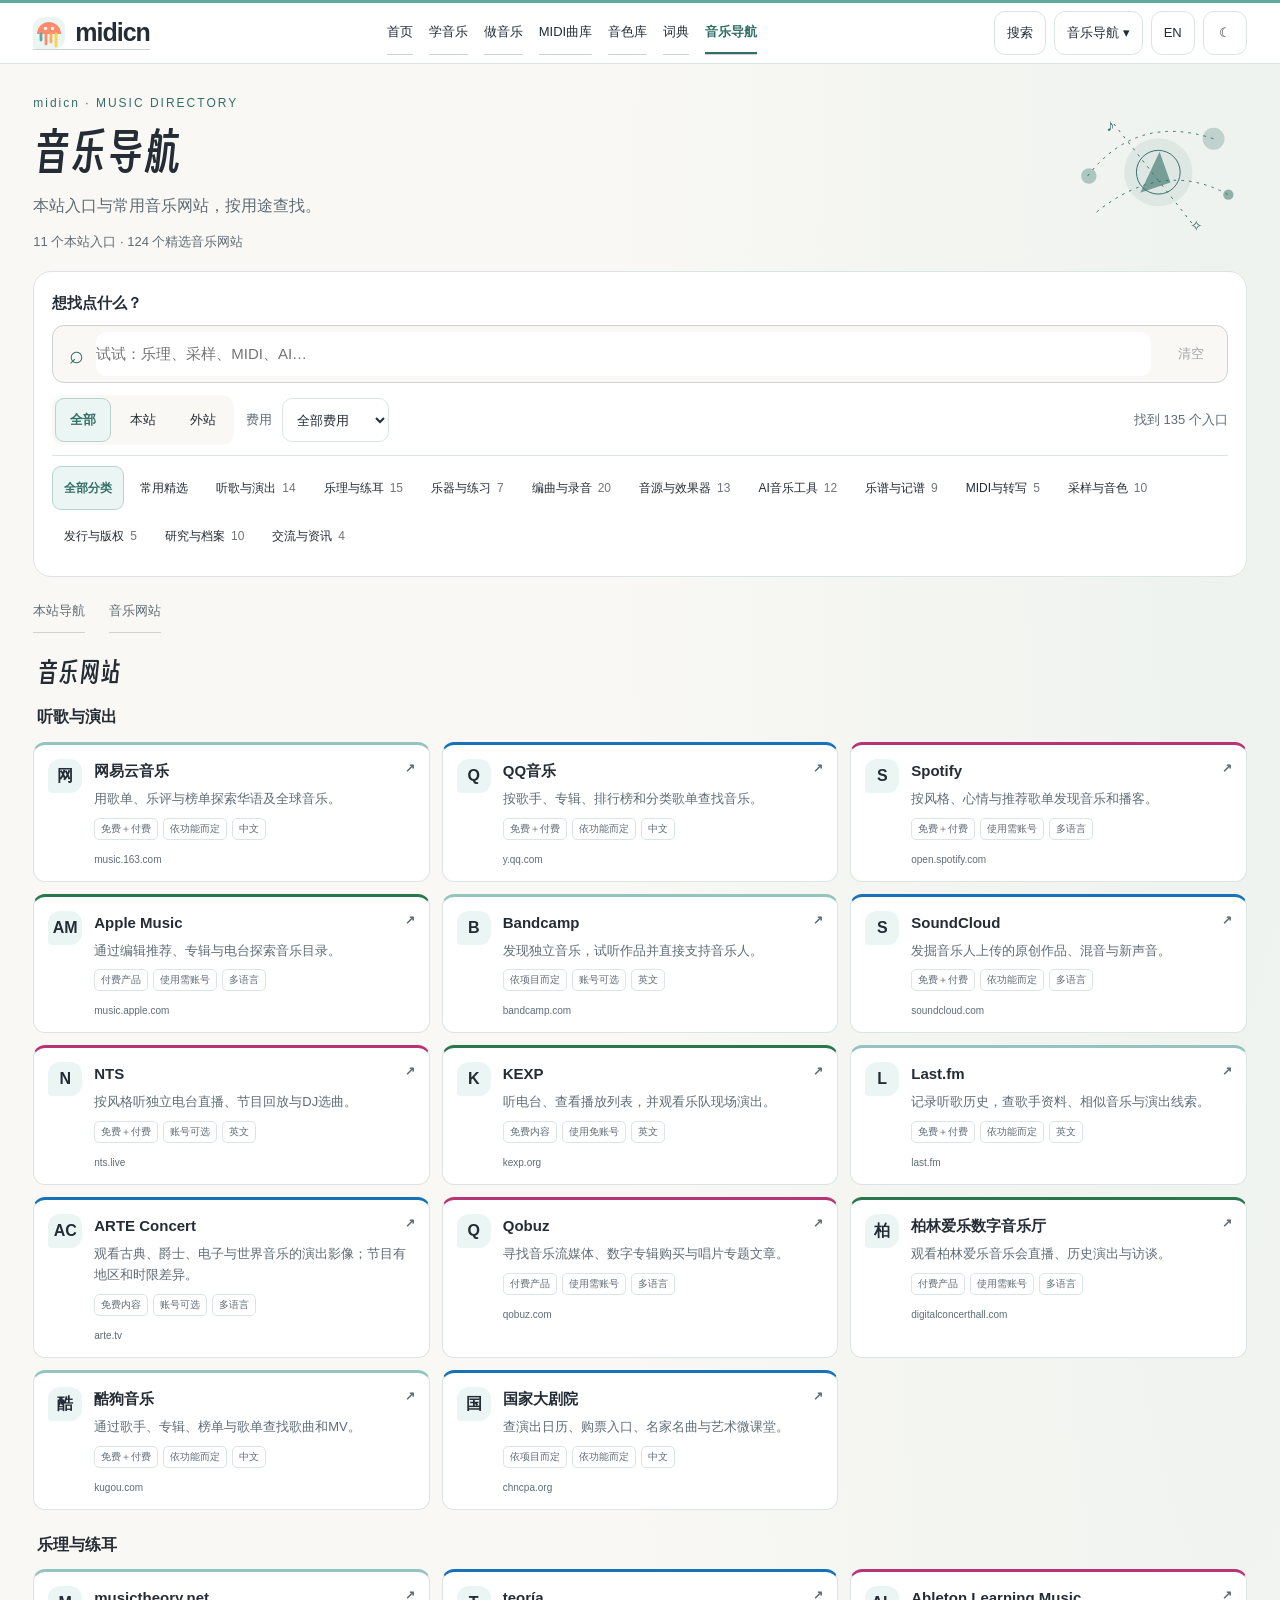
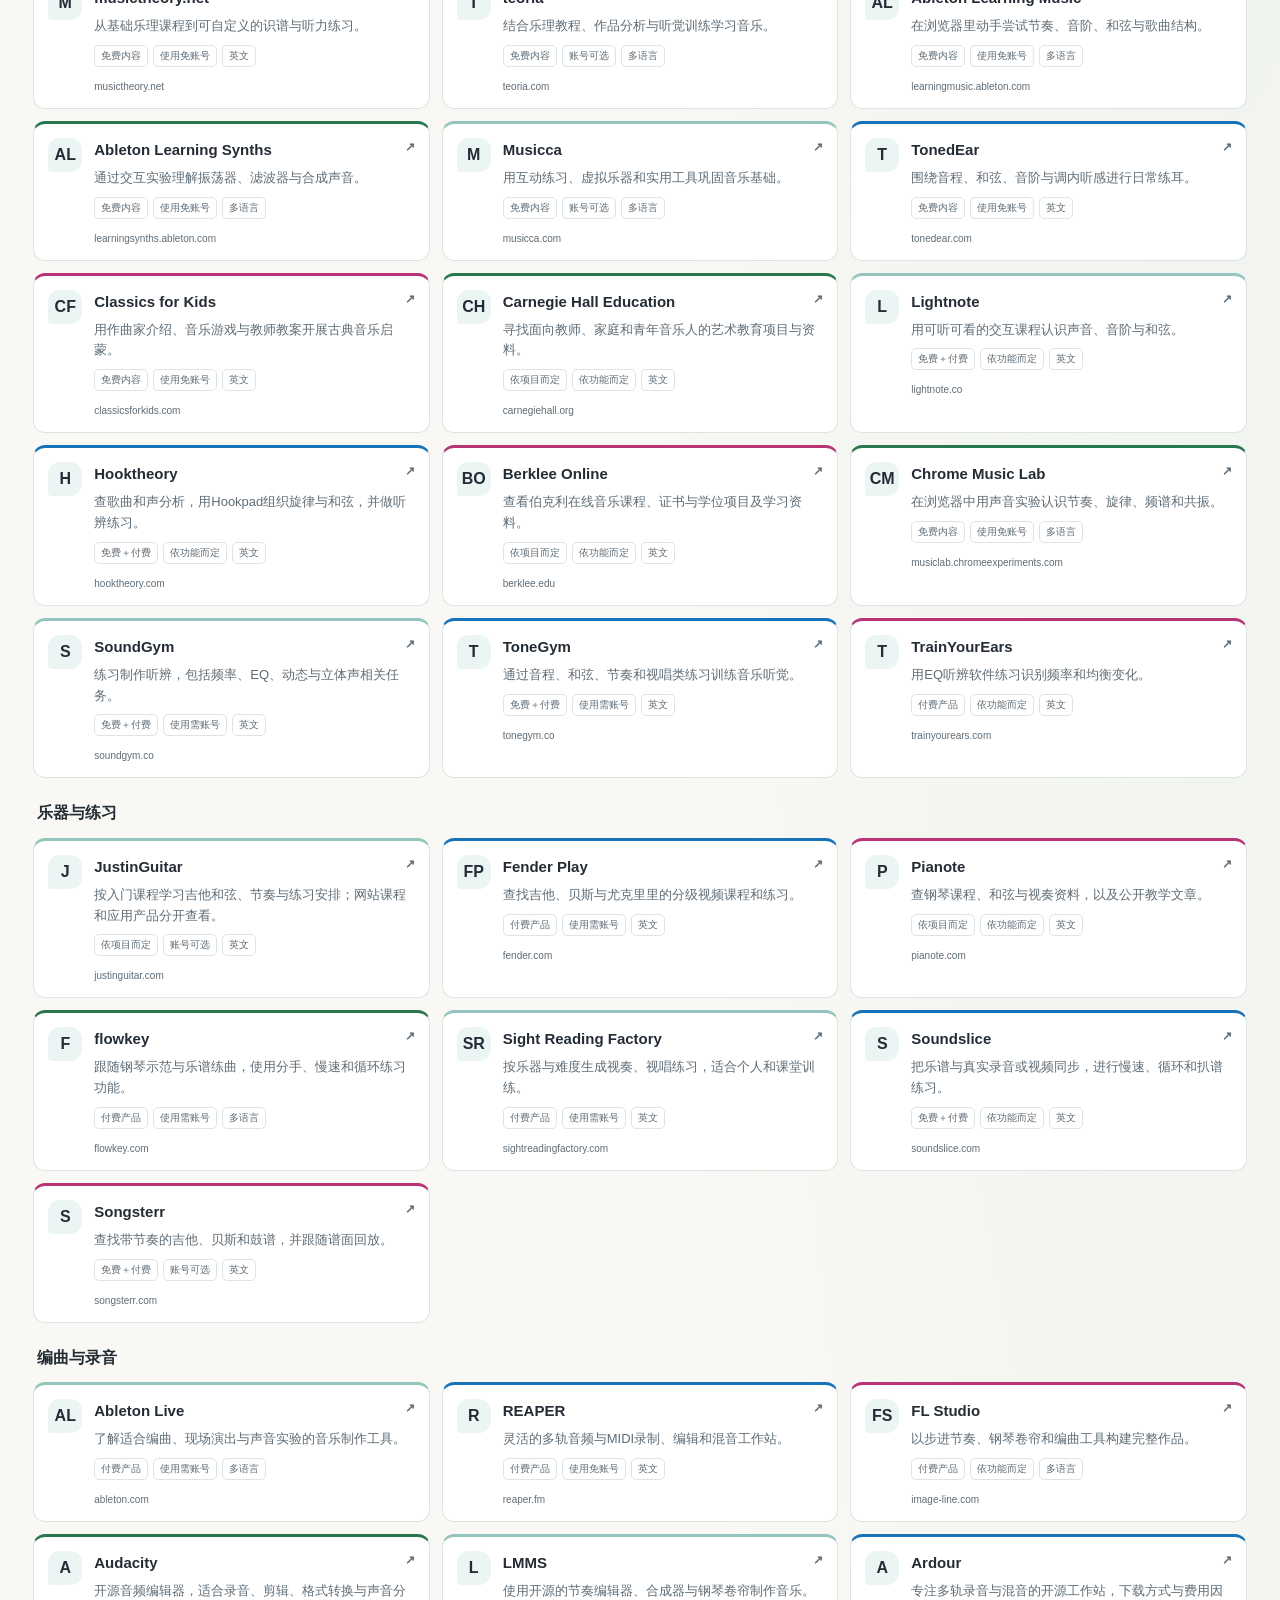
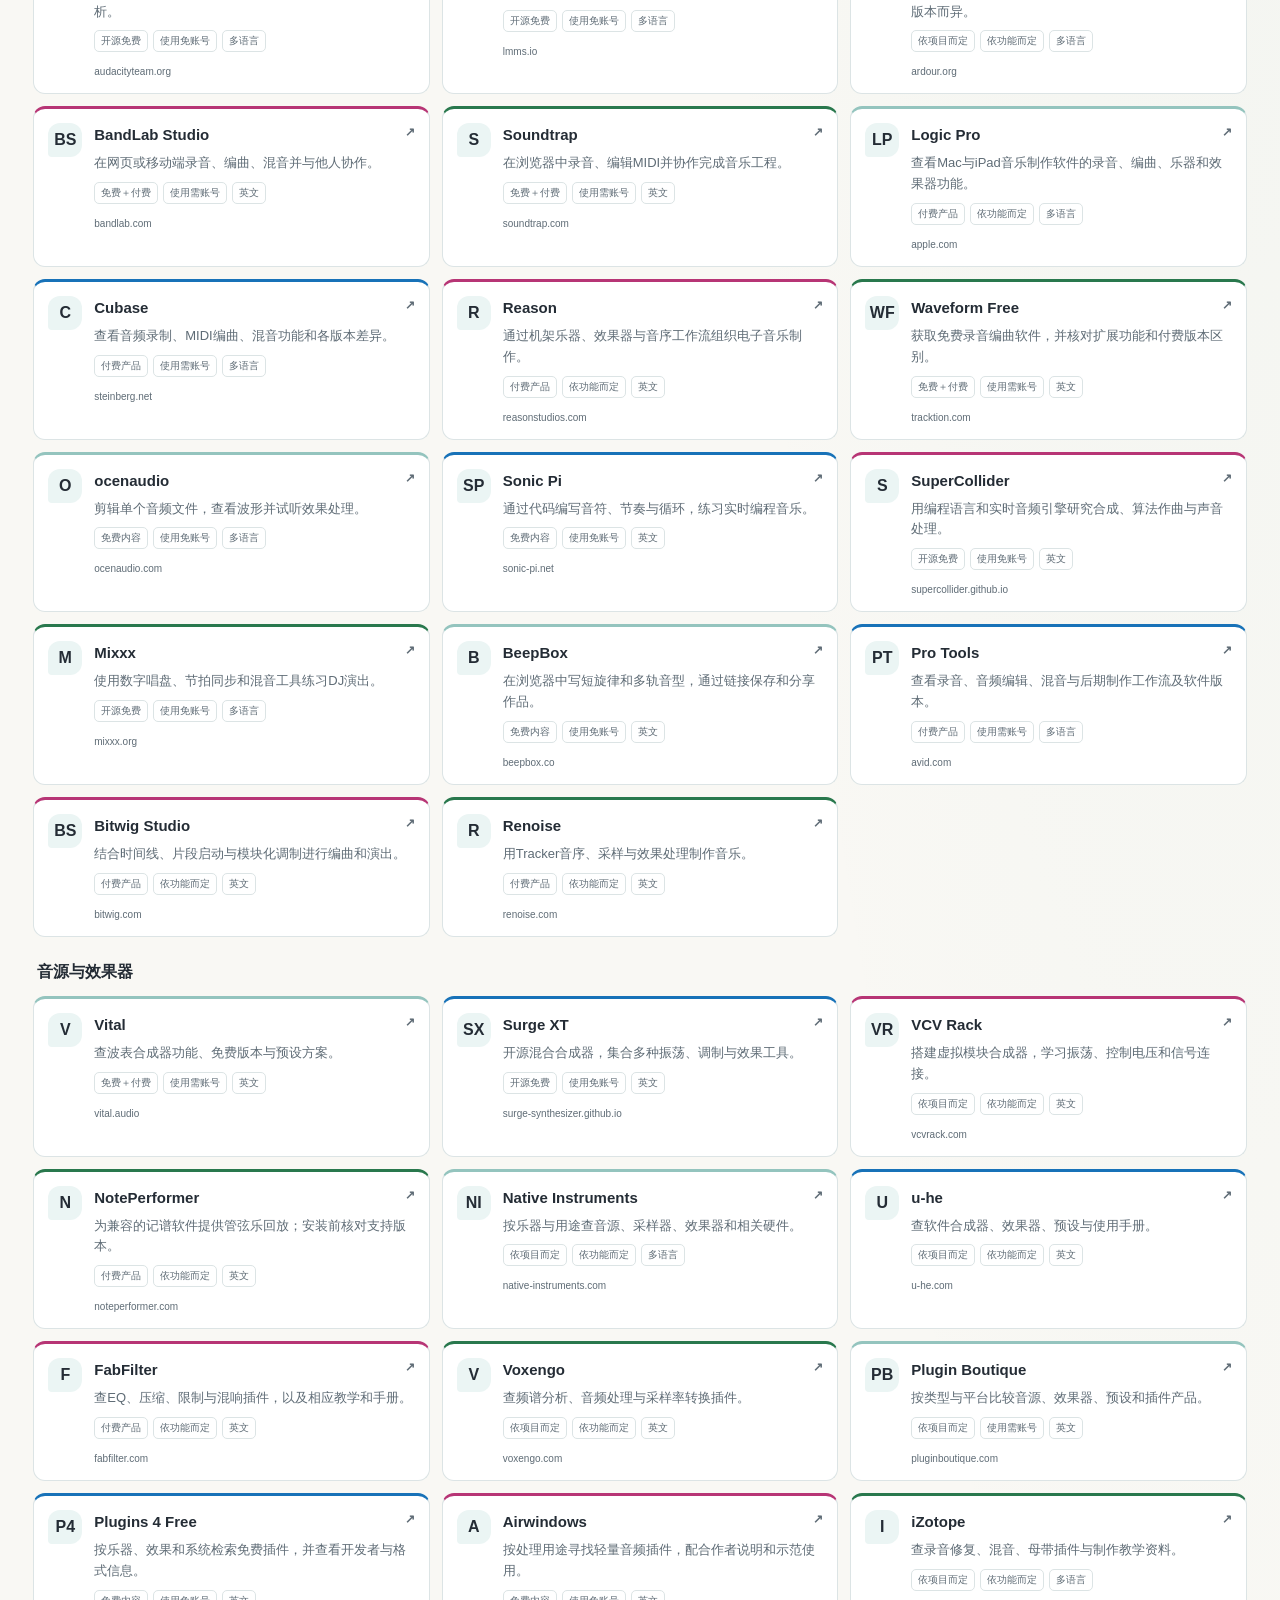
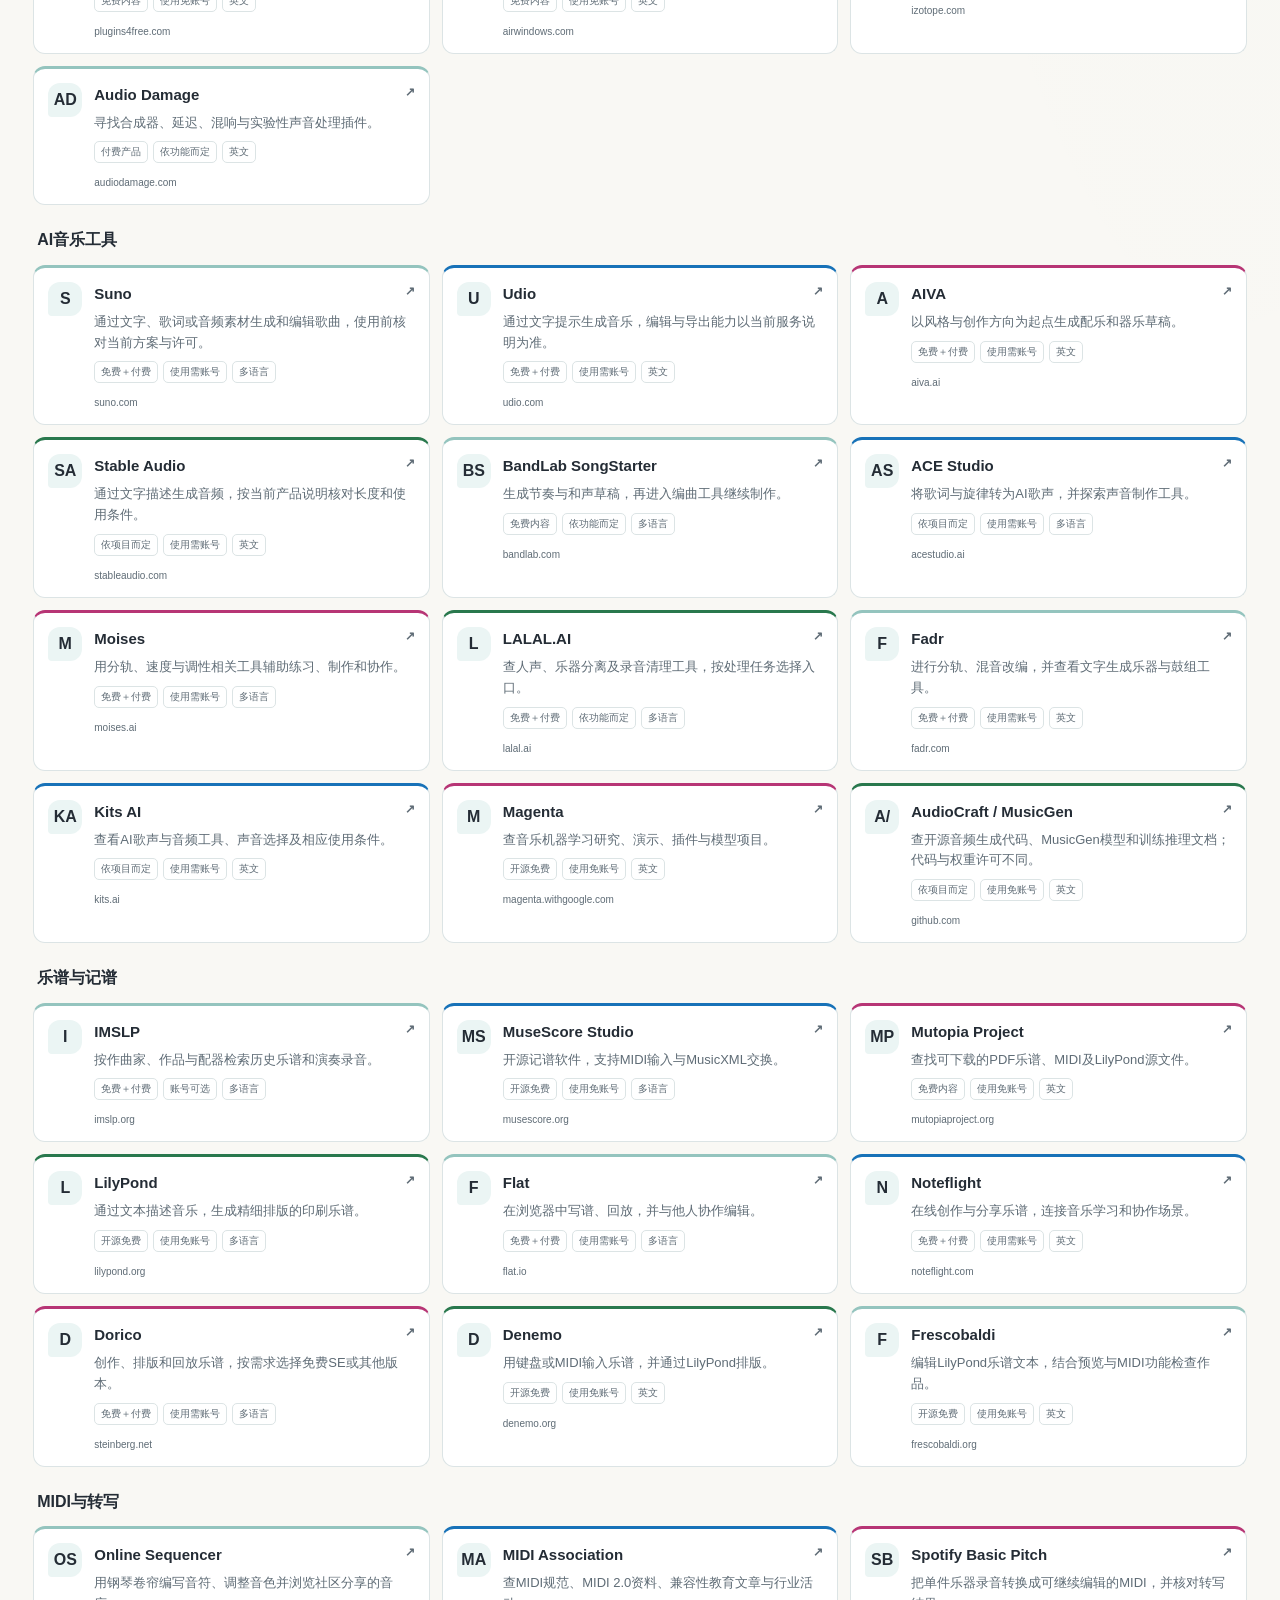
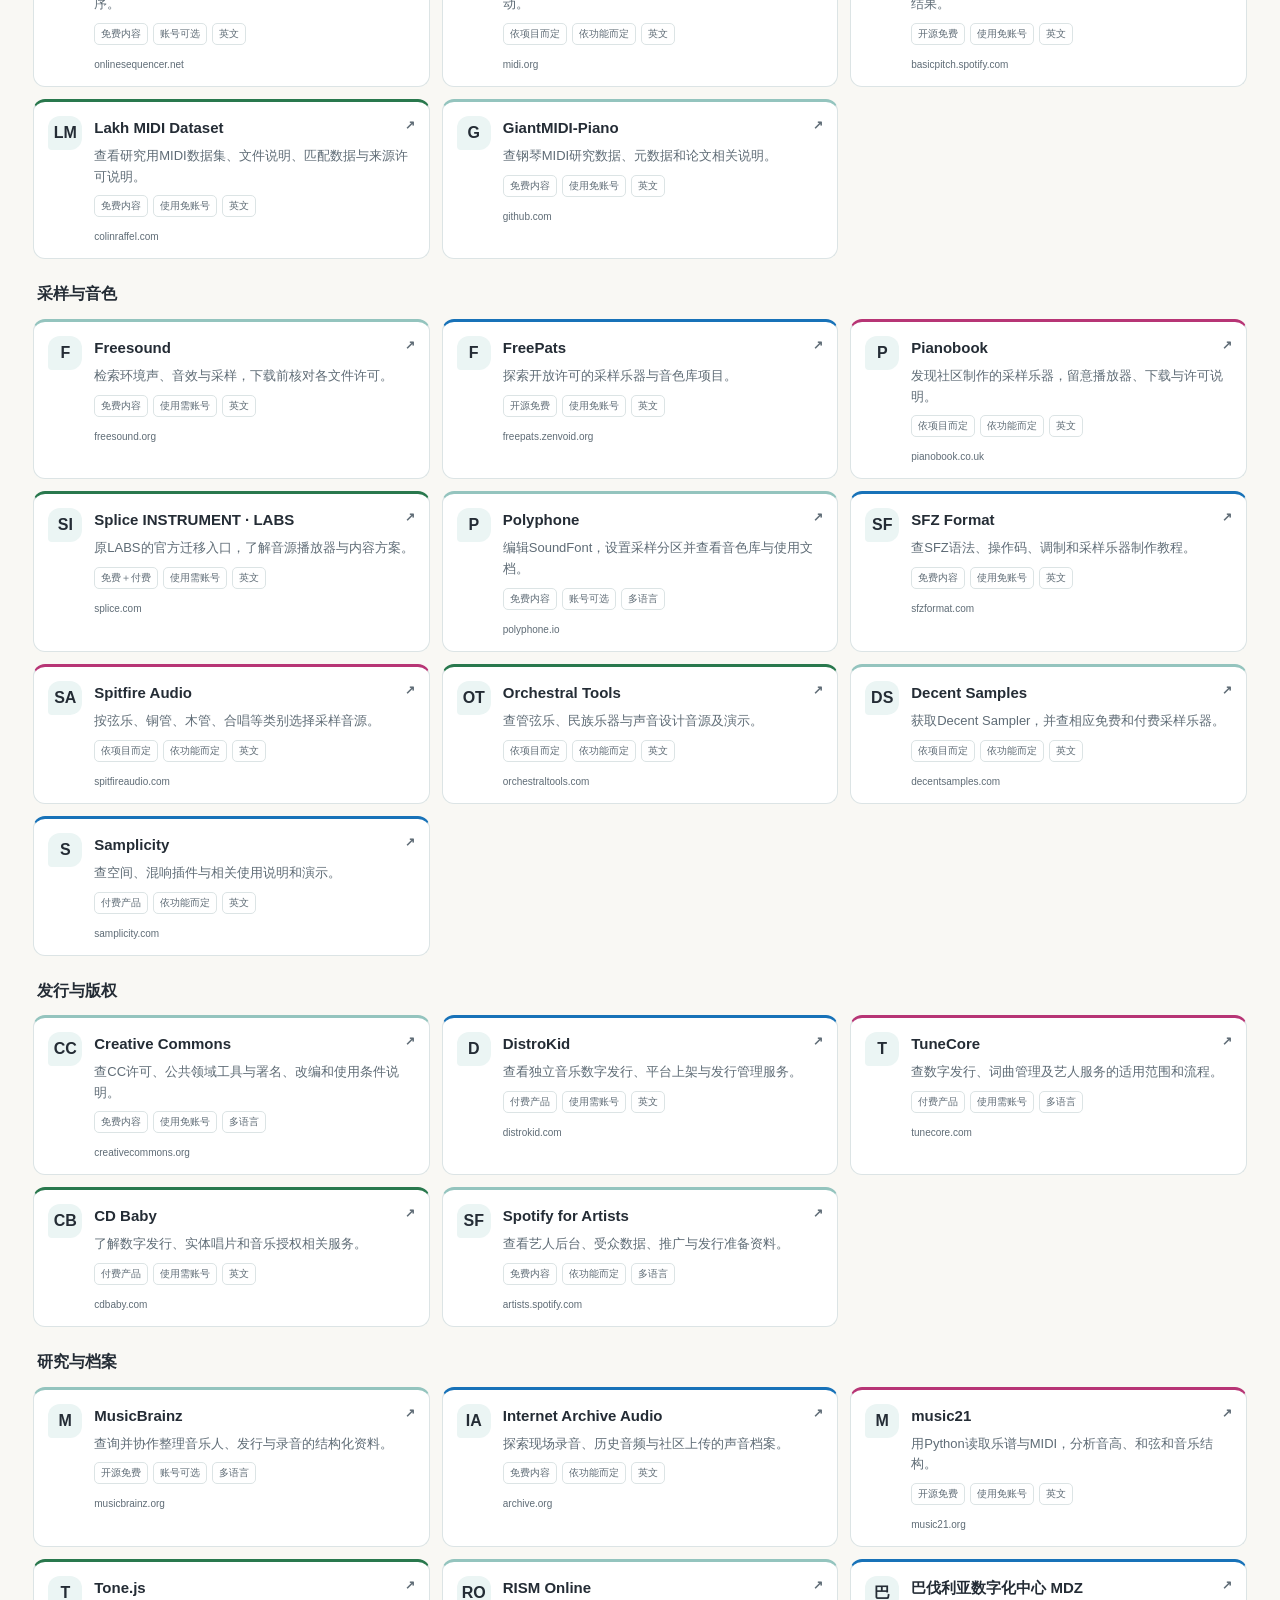
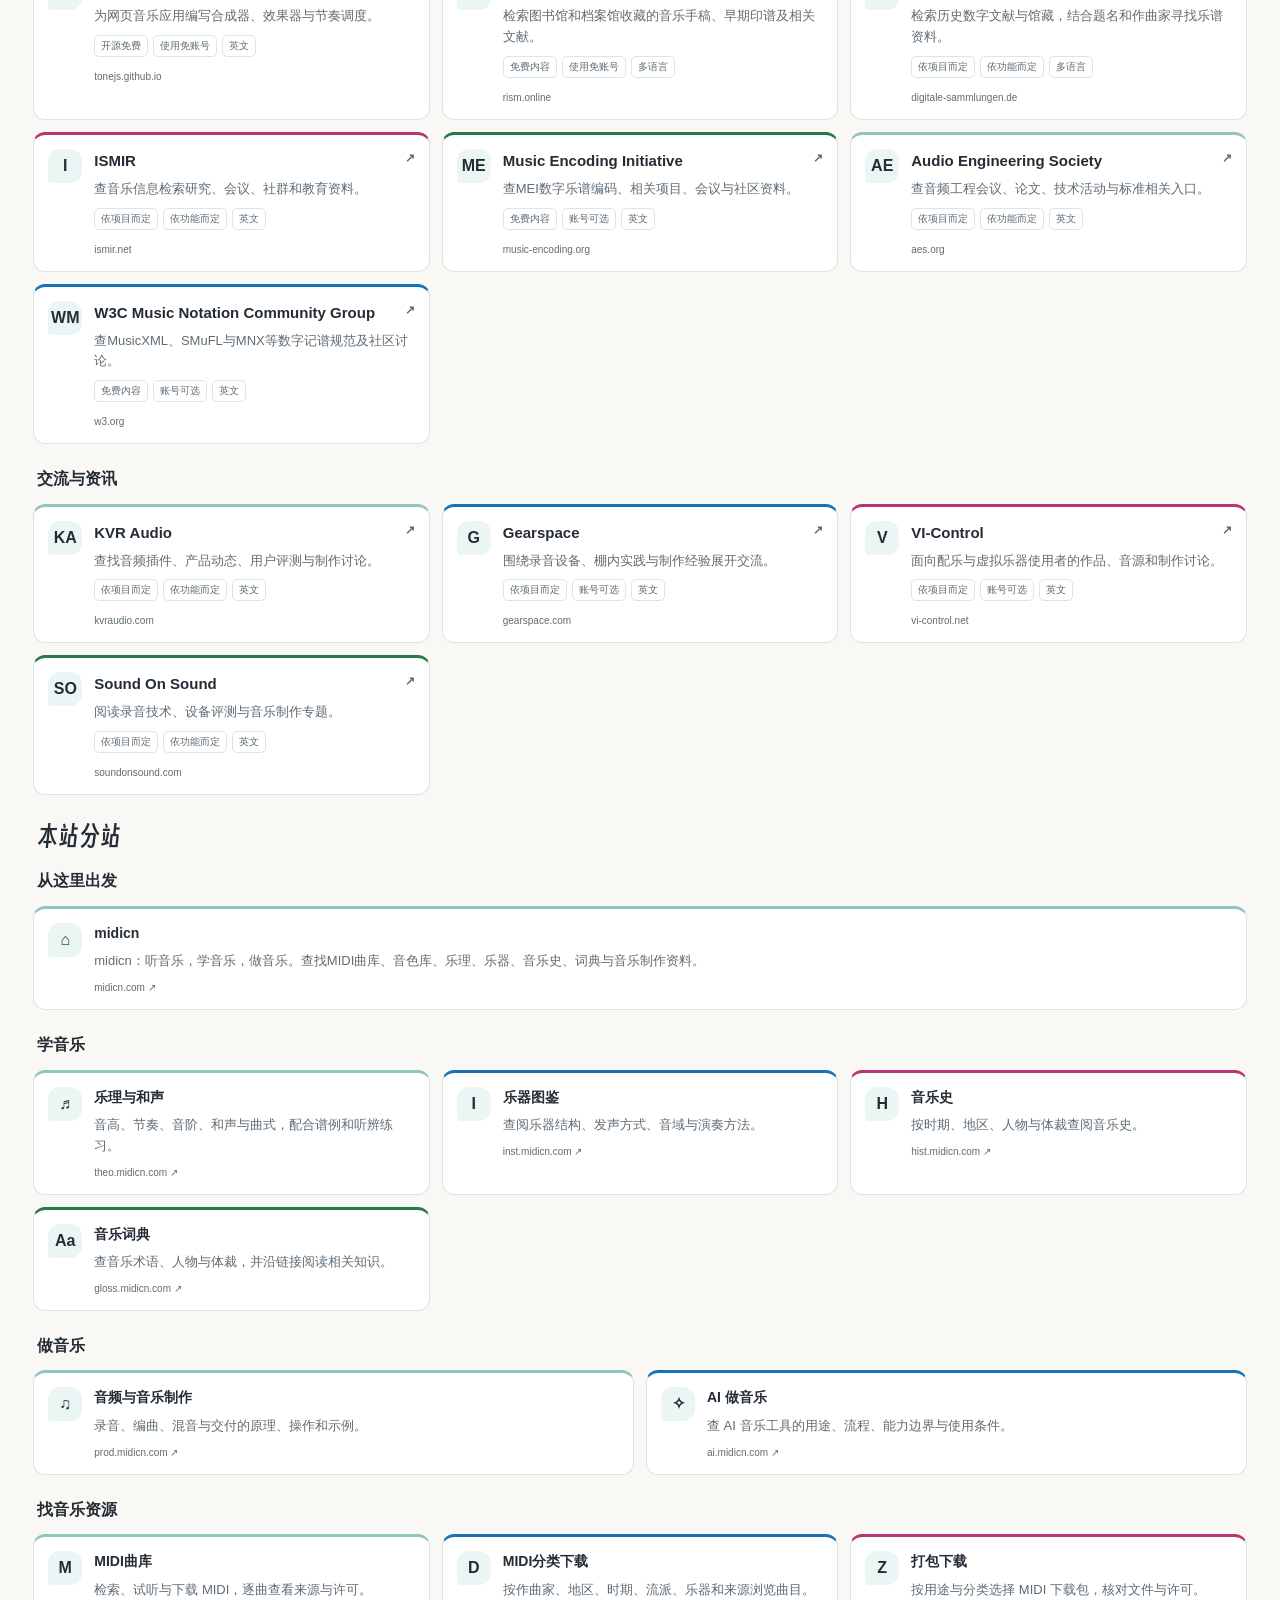
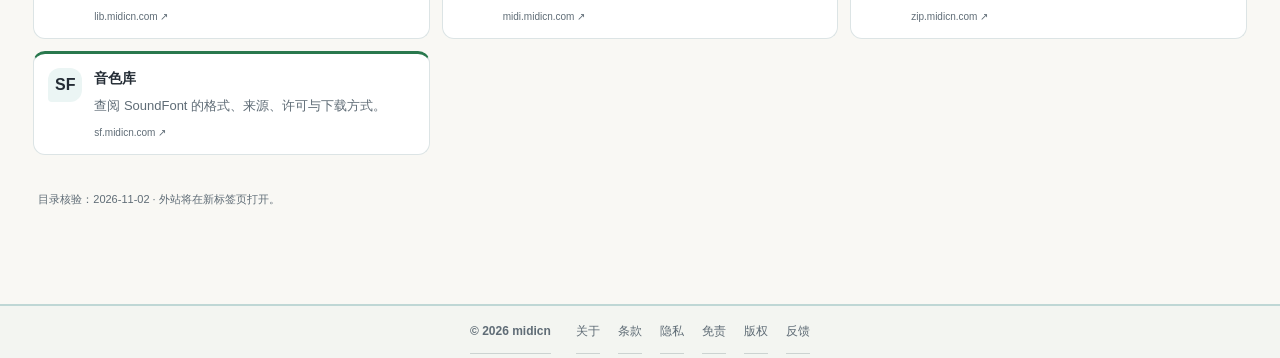
